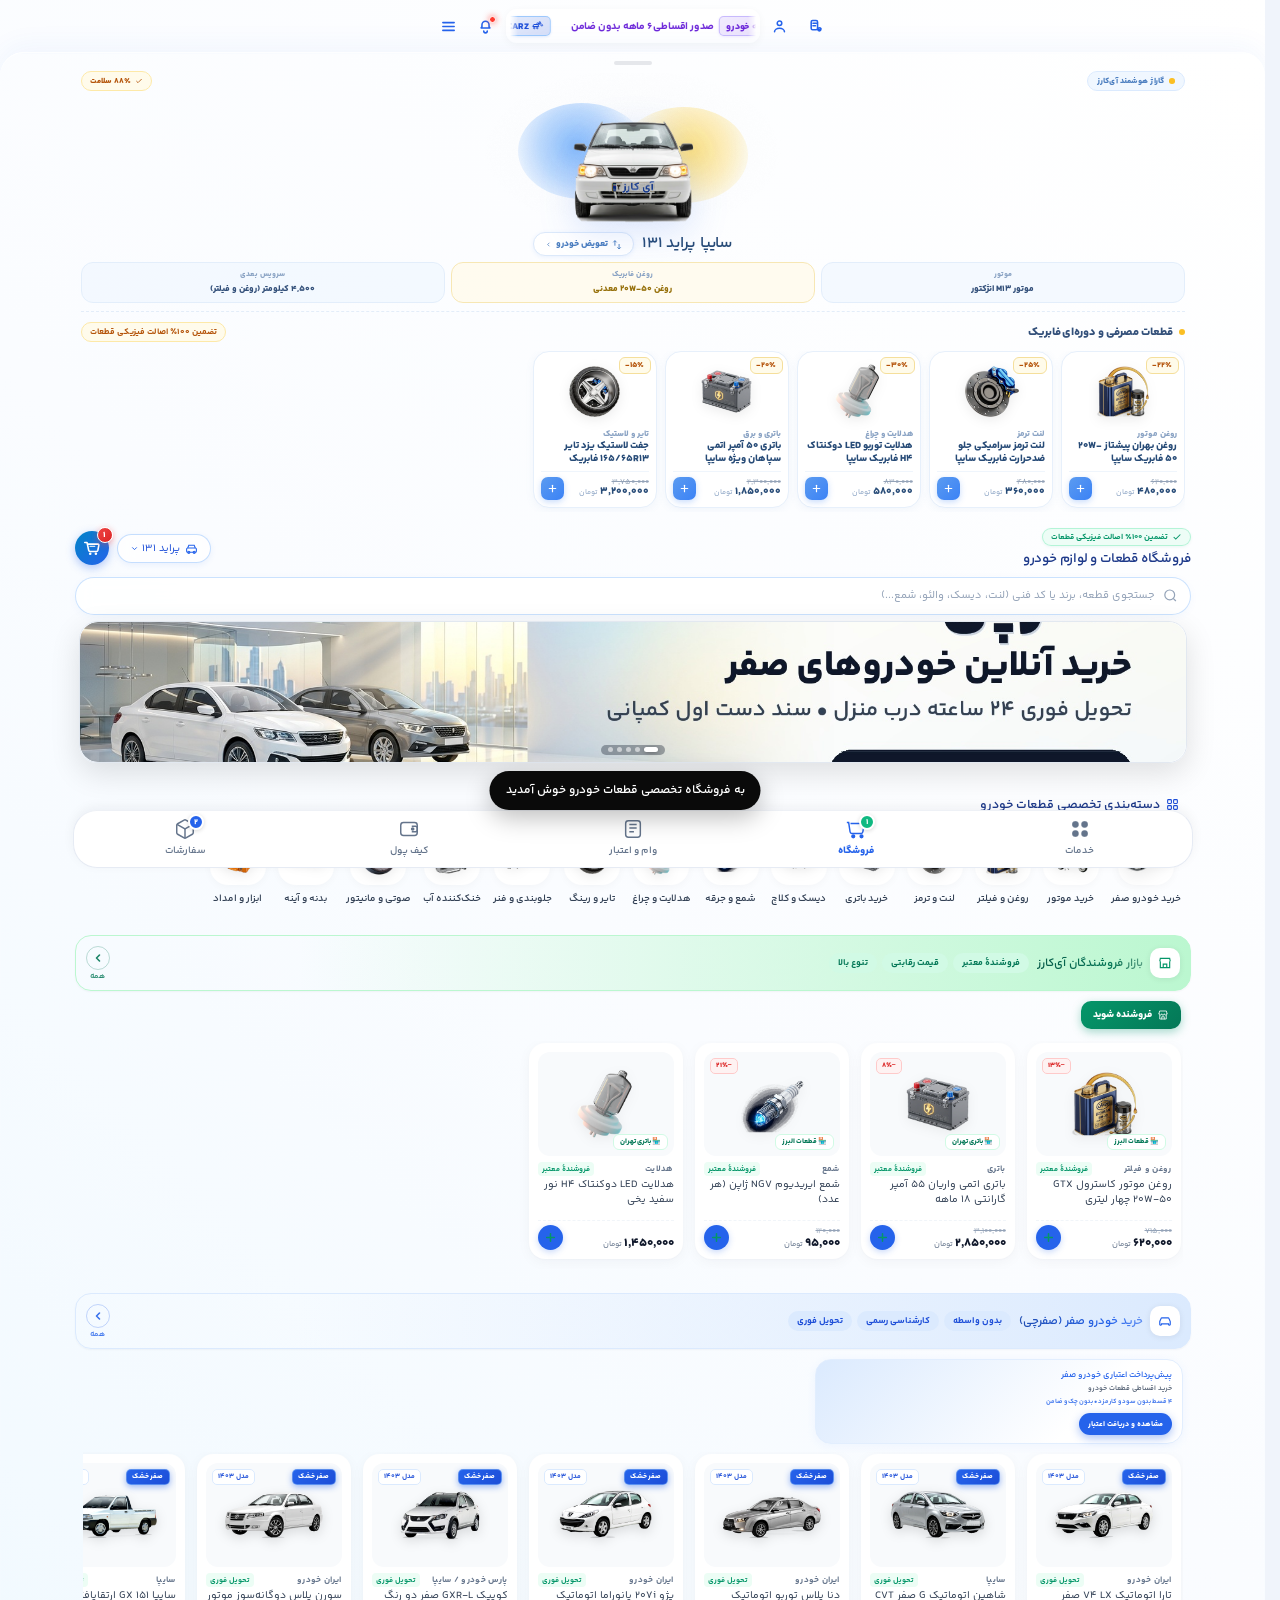
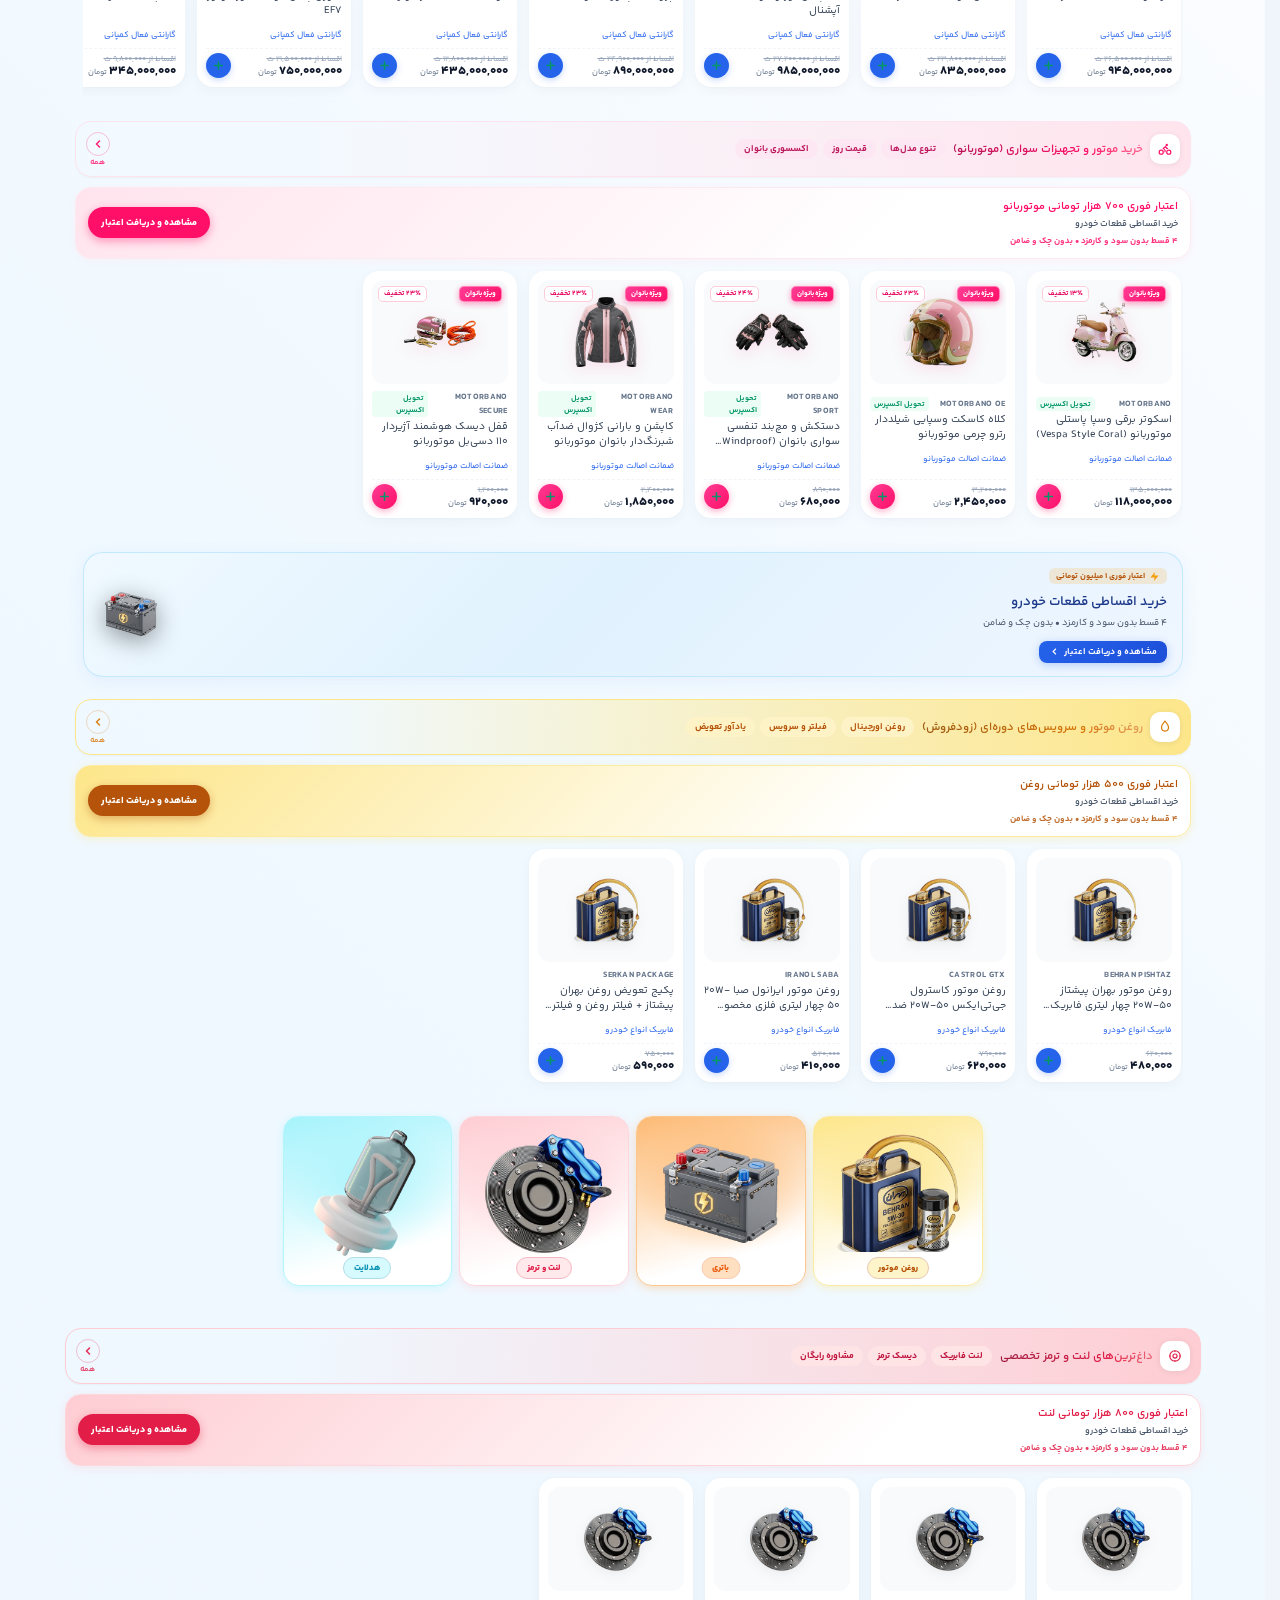
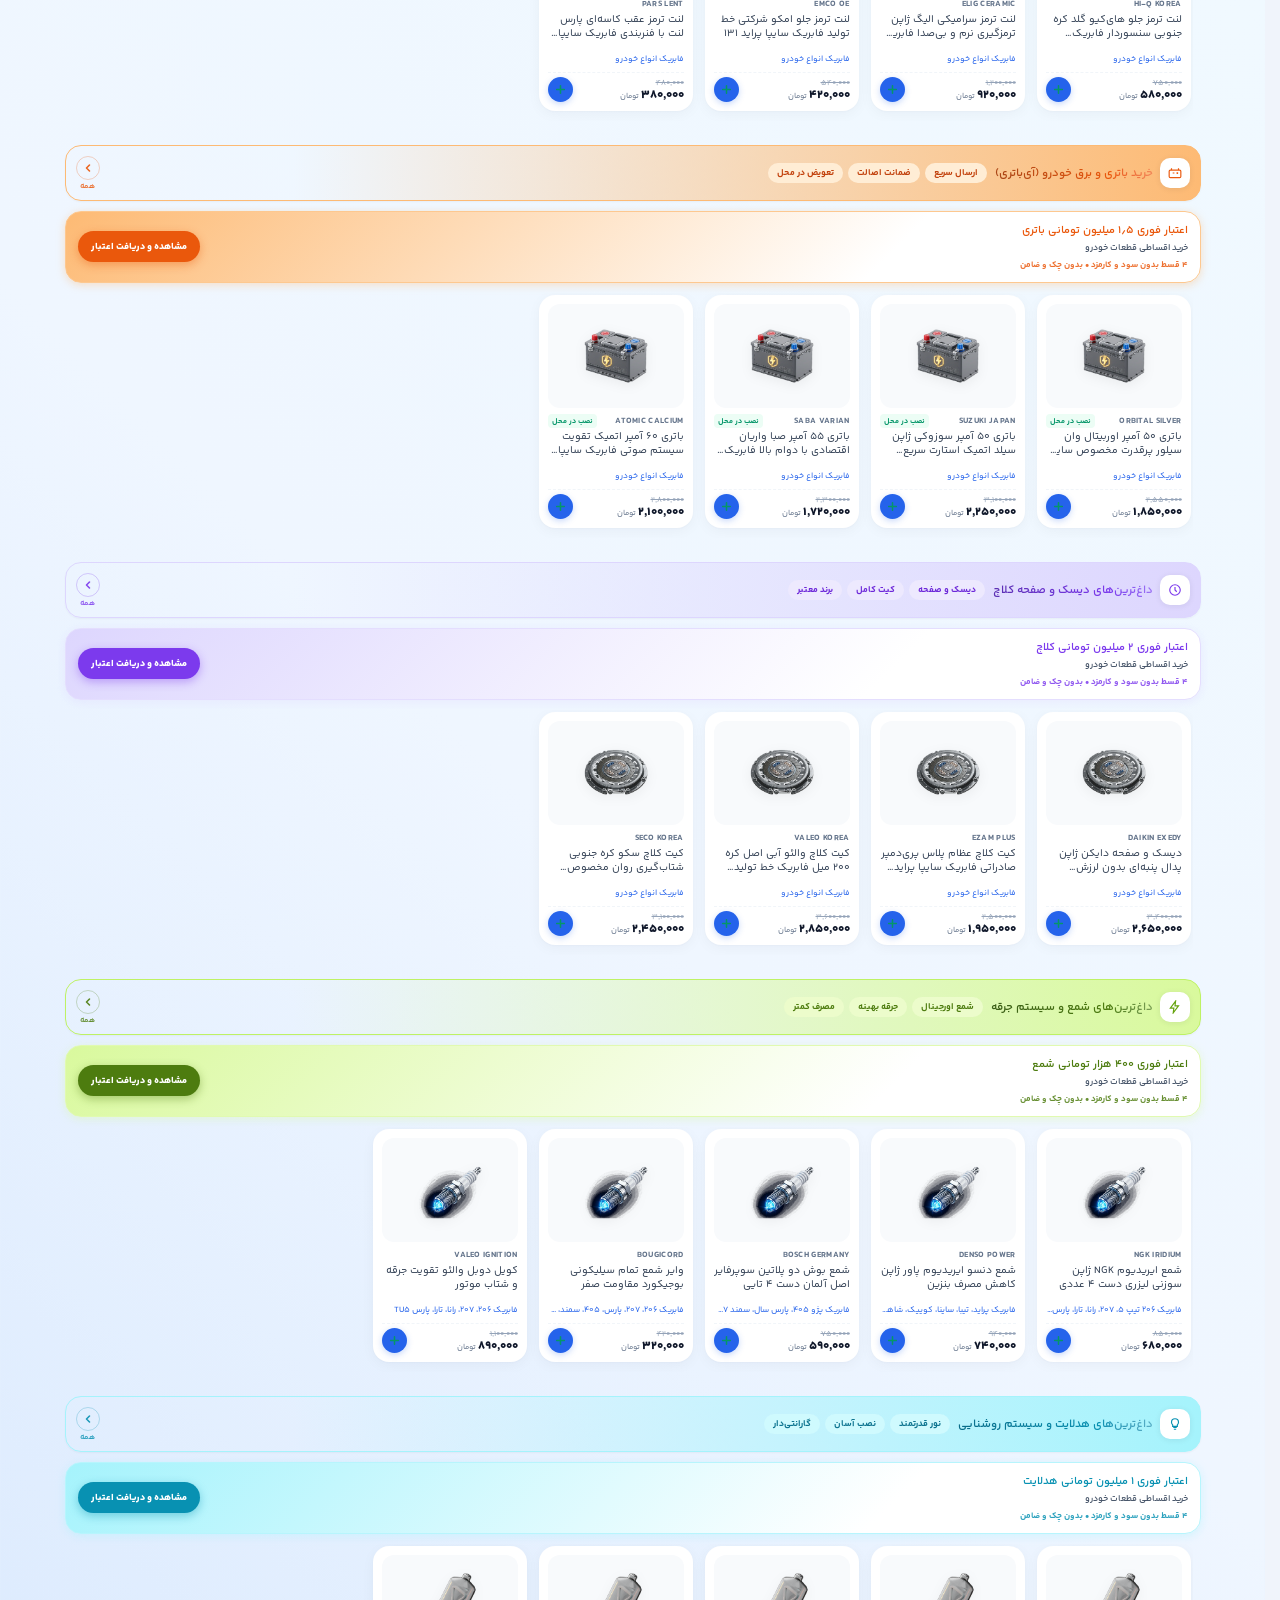
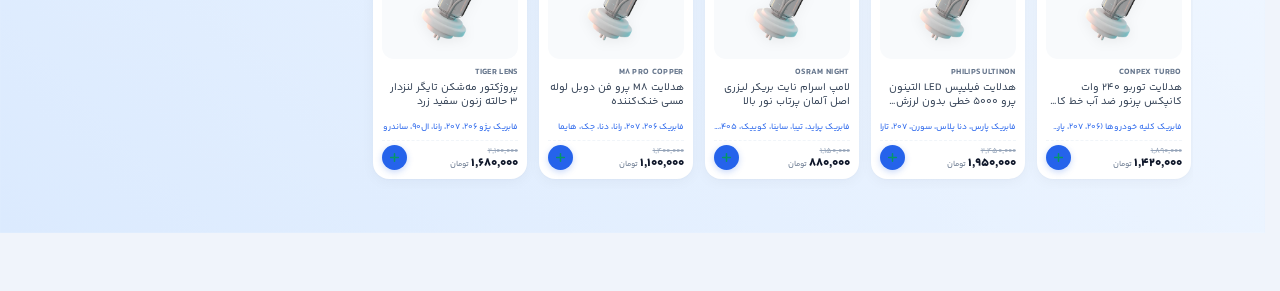
==== index.html @ 44df7c27 "sefrechi credit card compacted to one-third size" ====
<!DOCTYPE html>
<html lang="fa" dir="rtl">
<head>
<meta charset="UTF-8">
<meta name="viewport" content="width=device-width, initial-scale=1.0, maximum-scale=1.0, user-scalable=no">
  <!-- iOS and PWA Meta Tags -->
  <meta name="apple-mobile-web-app-capable" content="yes">
  <meta name="apple-mobile-web-app-status-bar-style" content="default">
  <meta name="apple-mobile-web-app-title" content="آی‌کارز">
  <link rel="apple-touch-icon" href="i-minimal.png">
  <link rel="manifest" href="manifest.json">
<title>آی کارز - iCARZ | دقیقا مثل عکس ۱</title>
<style>
@font-face{font-family:'YekanBakhFaNum';src:url('fonts/YekanBakhFaNum-Thin.otf') format('opentype');font-weight:100;font-display:swap}
@font-face{font-family:'YekanBakhFaNum';src:url('fonts/YekanBakhFaNum-Light.otf') format('opentype');font-weight:300;font-display:swap}
@font-face{font-family:'YekanBakhFaNum';src:url('fonts/YekanBakhFaNum-Regular.otf') format('opentype');font-weight:400;font-display:swap}
@font-face{font-family:'YekanBakhFaNum';src:url('fonts/YekanBakhFaNum-SemiBold.otf') format('opentype');font-weight:600;font-display:swap}
@font-face{font-family:'YekanBakhFaNum';src:url('fonts/YekanBakhFaNum-Bold.otf') format('opentype');font-weight:700;font-display:swap}
@font-face{font-family:'YekanBakhFaNum';src:url('fonts/YekanBakhFaNum-ExtraBold.otf') format('opentype');font-weight:800;font-display:swap}
*{margin:0;padding:0;box-sizing:border-box;font-family:'YekanBakhFaNum',sans-serif;-webkit-tap-highlight-color:transparent}
body{background:#eef1f6;display:flex;justify-content:center;padding:20px 0;min-height:100vh}
.phone{width:100%;max-width:100%;min-height:100vh;background:linear-gradient(135deg, #4354A4 0%, #306E82 50%, #2A6658 100%);border-radius:0;overflow:hidden;position:relative;box-shadow:none;display:flex;flex-direction:column}
.status-bar{height:36px;display:flex;justify-content:space-between;align-items:center;padding:0 22px;color:#1E293B;font-size:15px;font-weight:500;direction:ltr;z-index:2}
.battery{border:1.5px solid rgba(255,255,255,.9);border-radius:8px;padding:1px 6px;font-size:11px;display:flex;align-items:center;position:relative}
.battery::after{content:'';width:2px;height:6px;background:rgba(255,255,255,.9);position:absolute;right:-4px;border-radius:0 2px 2px 0}
.top-actions{height:52px;display:flex;justify-content:space-between;align-items:center;padding:0 16px;direction:ltr;z-index:2}
.top-actions .group{display:flex;align-items:center;gap:12px}
.icon-btn{width:36px;height:36px;display:flex;align-items:center;justify-content:center;color:rgba(255,255,255,.9);cursor:pointer;border-radius:11px;transition:.22s cubic-bezier(.2,.8,.2,1);background:transparent;border:none;box-shadow:none}
.icon-btn:active{transform:scale(.88)}
.icon-btn:hover{color:white;transform:translateY(-1px)}
.icon-btn svg{width:24px;height:24px;stroke:currentColor;fill:none;stroke-width:1.5;stroke-linecap:round;stroke-linejoin:round;transition:.22s}
.icon-btn:hover svg{stroke-width:1.8;filter:drop-shadow(0 1px 6px rgba(255,255,255,.35))}

.notif-dot{position:relative}
.notif-dot::after{display:none!important}
.notif-dot .slash{position:absolute;width:2.2px;height:26px;background:#FF3B30;border-radius:2px;transform:rotate(38deg);opacity:0;transition:.25s cubic-bezier(.2,.8,.2,1);pointer-events:none;top:50%;left:50%;margin-top:-13px;margin-left:-1px;box-shadow:0 0 8px rgba(255,59,48,.5)}
.notif-dot.disabled .slash{opacity:1}
.notif-dot.enabled .slash{opacity:0;transform:rotate(38deg) scale(0.6)}
.notif-dot.disabled{opacity:.85!important}
.notif-dot.enabled{opacity:1!important}
.notif-dot.disabled svg{opacity:.6}




.notif-dot{position:relative}
.notif-dot::after{content:'';position:absolute;top:4px;right:4px;width:6px;height:6px;background:#FF3B30;border-radius:50%;box-shadow:0 0 0 2px rgba(122,140,255,.6), 0 0 8px #FF3B30}

.notif-dot{position:relative}
.notif-dot::after{display:none!important}
.notif-dot .slash{position:absolute;width:2.2px;height:26px;background:#FF3B30;border-radius:2px;transform:rotate(38deg);opacity:0;transition:.25s cubic-bezier(.2,.8,.2,1);pointer-events:none;top:50%;left:50%;margin-top:-13px;margin-left:-1px;box-shadow:0 0 8px rgba(255,59,48,.5)}
.notif-dot.disabled .slash{opacity:1}
.notif-dot.enabled .slash{opacity:0;transform:rotate(38deg) scale(0.6)}
.notif-dot.disabled{opacity:.85!important}
.notif-dot.enabled{opacity:1!important}
.notif-dot.disabled svg{opacity:.6}




.notif-dot{position:relative}
.notif-dot::after{content:'';position:absolute;top:3px;right:3px;width:8px;height:8px;background:#FF3B30;border-radius:50%;border:2px solid #7A8EFF}
.pill-nav{display:flex;justify-content:center;align-items:center;gap:22px;margin:6px 0 4px;z-index:2}
.pill{font-size:12.5px;color:rgba(255,255,255,.6);display:flex;align-items:center;gap:5px;cursor:pointer;padding:4px 10px;border-radius:20px;transition:.2s}
.pill.active{color:white;font-weight:700;background:rgba(255,255,255,.18);backdrop-filter:blur(8px)}
.pill svg{width:16px;height:16px;stroke:white;fill:none;stroke-width:1.6;opacity:.8}
.carousel-nav{display:flex;justify-content:space-between;align-items:center;padding:14px 14px 6px;color:white;z-index:2}
.arrow{width:28px;height:28px;display:flex;align-items:center;justify-content:center;opacity:.9;cursor:pointer;border-radius:50%;transition:.2s;font-size:22px}
.arrow:active{background:rgba(255,255,255,.18)}
.dots{display:flex;gap:6px;align-items:center}
.dot{width:7px;height:7px;border-radius:50%;background:rgba(255,255,255,.4);transition:.2s}
.dot.active{background:white;width:9px;height:9px}
/* ==================== CAROUSEL NAV & IN-PLACE PIXEL WALLET DISPLAY ==================== */
.carousel-nav{display:flex;justify-content:space-between;align-items:center;padding:12px 14px 4px;color:white;z-index:2;position:relative}
.arrow{width:28px;height:28px;display:flex;align-items:center;justify-content:center;opacity:.9;cursor:pointer;border-radius:50%;transition:.2s;font-size:22px;user-select:none}
.arrow:hover{opacity:1;transform:scale(1.1)}
.arrow:active{transform:scale(.92)}

.dots{display:flex;gap:7px;align-items:center}
.dot{width:7px;height:7px;border-radius:50%;background:rgba(255,255,255,.45);transition:all .25s ease;cursor:pointer}
.dot.active{width:20px;border-radius:10px;background:white}

/* نمایش موجودی بزرگ، تمیز و کامپیوتری به فارسی و رنگ سفید */
.wallet-balance-center{display:inline-flex;align-items:baseline;justify-content:center;gap:4px;color:#FFFFFF;cursor:pointer;direction:rtl;user-select:none;animation:fadeInBigNum .22s cubic-bezier(.16,1,.3,1)}
.wallet-balance-center:active{transform:scale(.97)}
@keyframes fadeInBigNum{from{opacity:0;transform:scale(.92)}to{opacity:1;transform:scale(1)}}

.wb-amount{font-family:'YekanBakhFaNum',sans-serif;font-size:24px;font-weight:900;color:#FFFFFF;letter-spacing:-.5px;line-height:1;text-shadow:0 2px 12px rgba(0,0,0,.22),0 0 20px rgba(255,255,255,.25)}
.wb-unit{font-family:'YekanBakhFaNum',sans-serif;font-size:11.5px;font-weight:700;color:rgba(255,255,255,.88);text-shadow:0 1px 4px rgba(0,0,0,.2)}


.details-link{display:flex;justify-content:center;align-items:center;gap:6px;color:white;font-size:13px;font-weight:600;padding:4px 0 16px;opacity:.95;z-index:2;cursor:pointer;transition:all .2s ease}
.details-link:hover{opacity:1}
.details-link:hover .d-arr{transform:translateX(-3px)}
.d-arr{transition:transform .2s ease;font-size:13px}

.sheet{background:white;border-radius:32px 32px 0 0;flex:1;padding:10px 12px 0;position:relative;box-shadow:0 -4px 24px rgba(0,0,0,.08);z-index:2;display:flex;flex-direction:column}
.handle{width:38px;height:4px;background:#E5E7EB;border-radius:10px;margin:4px auto 14px}
.sheet-content{flex:1;overflow-y:auto;scrollbar-width:none;max-height:680px}
.sheet-content::-webkit-scrollbar{display:none}
.grid{display:grid;grid-template-columns:repeat(4,1fr);gap:14px 8px;margin-bottom:8px}
.menu-item{display:flex;flex-direction:column;align-items:center;gap:7px;padding:4px 2px;cursor:pointer;position:relative;transition:transform .15s cubic-bezier(.2,.8,.2,1)}
.menu-item:active{transform:scale(1.045)}
.icon-box{width:56px;height:56px;border-radius:16px;display:flex;align-items:center;justify-content:center;position:relative;overflow:visible;border:none}
.icon-box img{width:50px;height:50px;object-fit:contain;display:block}
.label{font-size:10.5px;color:#374151;font-weight:400;text-align:center;line-height:1.25;white-space:nowrap}
.ib-tire{background:linear-gradient(145deg,#D0E4FE 0%,#B4D3FD 45%,#CEF2FE 100%);box-shadow:inset 0 1.5px 1px rgba(255,255,255,.95),0 6px 14px -3px rgba(59,130,246,.16)}
.ib-battery{background:linear-gradient(145deg,#FFE2B3 0%,#FFCE85 45%,#FFEBB8 100%);box-shadow:inset 0 1.5px 1px rgba(255,255,255,.95),0 6px 14px -3px rgba(245,158,11,.18)}
.ib-oil{background:linear-gradient(145deg,#EAD9FF 0%,#D5B8FE 45%,#E5CDFD 100%);box-shadow:inset 0 1.5px 1px rgba(255,255,255,.95),0 6px 14px -3px rgba(147,51,234,.16)}
.ib-carwash{background:linear-gradient(145deg,#BAF8F3 0%,#8CF0E7 45%,#B5F1FE 100%);box-shadow:inset 0 1.5px 1px rgba(255,255,255,.95),0 6px 14px -3px rgba(20,184,166,.18)}
.ib-gas{background:linear-gradient(145deg,#FFD3DC 0%,#FFADC0 45%,#FFCCD8 100%);box-shadow:inset 0 1.5px 1px rgba(255,255,255,.95),0 6px 14px -3px rgba(244,63,94,.16)}
.ib-police{background:linear-gradient(145deg,#CEE0FE 0%,#A9C7FE 45%,#C5E5FF 100%);box-shadow:inset 0 1.5px 1px rgba(255,255,255,.95),0 6px 14px -3px rgba(37,99,235,.18)}
.ib-insurance-body{background:linear-gradient(145deg,#BAF6D4 0%,#96EEC0 45%,#B8EBF2 100%);box-shadow:inset 0 1.5px 1px rgba(255,255,255,.95),0 6px 14px -3px rgba(35,180,115,.15)}
.ib-insurance-third{background:linear-gradient(145deg,#EBD5FE 0%,#D3ABFD 45%,#E1BFFD 100%);box-shadow:inset 0 1.5px 1px rgba(255,255,255,.95),0 6px 14px -3px rgba(168,85,247,.16)}
.ib-inspection{background:linear-gradient(145deg,#DDF7AA 0%,#C2F27E 45%,#D8F8BD 100%);box-shadow:inset 0 1.5px 1px rgba(255,255,255,.95),0 6px 14px -3px rgba(101,163,13,.18)}
.ib-toll{background:linear-gradient(145deg,#C2E8FE 0%,#9BDBFE 45%,#B9F4FE 100%);box-shadow:inset 0 1.5px 1px rgba(255,255,255,.95),0 6px 14px -3px rgba(14,165,233,.18)}
.ib-transfer{background:linear-gradient(145deg,#BFF3EB 0%,#94EAE0 45%,#B8F6EB 100%);box-shadow:inset 0 1.5px 1px rgba(255,255,255,.95),0 6px 14px -3px rgba(13,148,136,.16)}
.ib-emergency{background:linear-gradient(145deg,#FFE1B8 0%,#FFC685 45%,#FFE4C2 100%);box-shadow:inset 0 1.5px 1px rgba(255,255,255,.95),0 6px 14px -3px rgba(234,88,12,.18)}
.badge-new{position:absolute;top:-6px;right:-6px;background:#2A5BFF;color:white;font-size:9px;font-weight:800;padding:2px 6px;border-radius:20px;border:2px solid white;box-shadow:0 2px 6px rgba(42,91,255,.3);z-index:2}
.badge-discount{position:absolute;top:-6px;right:-6px;background:#FF3B30;color:white;font-size:9px;font-weight:800;padding:2px 6px;border-radius:20px;border:2px solid white;z-index:2}
.badge-blue{position:absolute;top:-6px;right:-6px;width:22px;height:22px;background:#DBE4FF;border-radius:50%;display:flex;align-items:center;justify-content:center;border:2px solid white;z-index:2}
.badge-blue svg{width:12px;height:12px;stroke:#2A5BFF;fill:none;stroke-width:1.8}

/* ==================== SLEEK HEADER TICKER (NO BLACK BG, DYNAMIC CYCLE) ==================== */
.header-ticker{flex:1;max-width:205px;height:36px;margin:0 6px;position:relative;border-radius:13px;background:rgba(255,255,255,.14);backdrop-filter:blur(10px);-webkit-backdrop-filter:blur(10px);border:1px solid rgba(255,255,255,.28);box-shadow:0 4px 14px rgba(0,0,0,.08),inset 0 1px 1px rgba(255,255,255,.35);cursor:pointer;user-select:none;display:flex;align-items:center;overflow:hidden;transition:transform .15s ease,background .2s ease}
.header-ticker:active{transform:scale(.97)}
.header-ticker:hover{background:rgba(255,255,255,.2)}
.ticker-live-dot{position:absolute;left:8px;top:50%;transform:translateY(-50%);width:5px;height:5px;border-radius:50%;background:#00E676;box-shadow:0 0 6px #00E676,0 0 12px rgba(0,230,118,.9);pointer-events:none;z-index:3;animation:ledPulse 1.2s ease-in-out infinite alternate}
@keyframes ledPulse{0%{opacity:.4;transform:scale(.85)}100%{opacity:1;transform:scale(1.15)}}
.ticker-track-wrap{width:100%;height:100%;position:relative;overflow:hidden;padding-left:6px;display:flex;align-items:center;direction:ltr;-webkit-mask-image:linear-gradient(90deg,transparent 0%,black 14px,black calc(100% - 10px),transparent 100%);mask-image:linear-gradient(90deg,transparent 0%,black 14px,black calc(100% - 10px),transparent 100%);transition:opacity .35s ease}
.ticker-track{display:flex;align-items:center;white-space:nowrap;width:max-content;direction:ltr;will-change:transform}
.ticker-content{display:flex;align-items:center;gap:7px;padding:0 8px;direction:rtl;flex-shrink:0}
.ticker-txt{font-family:'YekanBakhFaNum',sans-serif;font-size:11.5px;font-weight:700;color:#FFF;text-shadow:0 1px 3px rgba(0,0,0,.28);letter-spacing:-.2px}
.ticker-sep{color:rgba(255,255,255,.55);font-size:10px;margin:0 2px}
.ticker-badge{padding:1.5px 6px;border-radius:6px;font-family:'YekanBakhFaNum',sans-serif;font-size:9.5px;font-weight:800;letter-spacing:-.2px;box-shadow:0 1px 3px rgba(0,0,0,.15);white-space:nowrap}
.ticker-badge.ibatri{background:#FFB300;color:#1A1500}
.ticker-badge.sefrchi{background:linear-gradient(135deg,#7C4DFF 0%,#651FFF 100%);color:#FFF}
.ticker-badge.icarwash{background:#00E5FF;color:#00222A}
.ticker-badge.ibimeh{background:#00E676;color:#002910}
.ticker-badge.icarz{background:linear-gradient(135deg,#FF1744 0%,#FF5252 100%);color:#FFF}

/* Wrap for blinking promo code (VIP Golden Neon Look - Strictly Bounded Inside Box) */
.header-ticker.show-flash{background:linear-gradient(90deg,rgba(255,23,68,.28) 0%,rgba(255,179,0,.34) 50%,rgba(255,23,68,.28) 100%)!important;border:1px solid rgba(255,220,80,.8)!important;box-shadow:0 3px 12px rgba(255,180,0,.35),inset 0 1px 1px rgba(255,255,255,.45)!important}
.header-ticker.show-flash .ticker-live-dot{background:#FFE814;box-shadow:0 0 5px #FFE814,0 0 10px rgba(255,232,20,.9)}
.ticker-flash-wrap{position:absolute;inset:0;display:flex;align-items:center;justify-content:center;opacity:0;pointer-events:none;transition:opacity .3s ease;z-index:2;overflow:hidden;box-sizing:border-box}
.header-ticker.show-flash .ticker-track-wrap{opacity:0;pointer-events:none}
.header-ticker.show-flash .ticker-flash-wrap{opacity:1;pointer-events:auto}
.tf-card{width:100%;height:100%;display:flex;align-items:center;justify-content:space-between;padding:0 5px 0 16px;box-sizing:border-box;direction:rtl;gap:3px;max-width:100%;max-height:100%}
.tf-badge{display:inline-flex;align-items:center;background:linear-gradient(135deg,#FF1744 0%,#FF5252 100%);color:#FFF;font-size:8.5px;font-weight:800;padding:1.5px 5px;border-radius:5px;border:1px solid rgba(255,255,255,.35);box-shadow:0 1px 3px rgba(255,23,68,.35);white-space:nowrap;letter-spacing:-.2px;flex-shrink:0}
.tf-code{font-family:'YekanBakhFaNum',-apple-system,sans-serif;font-size:12px;font-weight:900;color:#FFE814;letter-spacing:.5px;text-shadow:0 0 6px rgba(255,232,20,.8),0 0 12px rgba(255,23,68,.5),0 1px 2px rgba(0,0,0,.5);white-space:nowrap;text-align:center;flex-shrink:0}
.tf-copy-btn{display:inline-flex;align-items:center;gap:2.5px;background:rgba(255,255,255,.94);color:#1A1A1A;font-size:8.5px;font-weight:800;padding:1.5px 6px;border-radius:8px;box-shadow:0 1px 4px rgba(0,0,0,.18);white-space:nowrap;flex-shrink:0;transition:transform .15s ease,background .15s ease}
.header-ticker:active .tf-copy-btn{transform:scale(.92);background:#FFE814}

/* Pulsing: strictly stays within bounds, max scale is 1.0 */
.header-ticker.blinking .tf-card{animation:promoVipPulse .55s ease-in-out infinite alternate;transform-origin:center center}
@keyframes promoVipPulse{
  0%{transform:scale(.93);filter:brightness(.95) drop-shadow(0 0 2px rgba(255,215,0,.4))}
  100%{transform:scale(1);filter:brightness(1.2) drop-shadow(0 0 6px rgba(255,232,20,.85))}
}


/* ==================== BELOVED 6-INSTALLMENT BANNER (SEQUENTIAL LIGHT-UP + FINAL PAUSE) ==================== */
.banner{margin:14px 4px;border-radius:18px;padding:14px 14px 12px;display:flex;align-items:center;justify-content:space-between;position:relative;overflow:hidden;color:white;min-height:98px;cursor:pointer;background:linear-gradient(100deg,#2A5BFF 0%,#3A6FFF 100%);box-shadow:0 6px 20px rgba(42,91,255,.24);transition:transform .2s ease,box-shadow .2s ease}
.banner:hover{transform:translateY(-1px);box-shadow:0 8px 24px rgba(42,91,255,.32)}
.banner-right{flex:1;position:relative;z-index:2}
.banner-title{font-size:14.5px;font-weight:800;line-height:1.3;margin-bottom:2px}
.banner-sub{font-size:11px;opacity:.9;margin-bottom:10px}
.banner-btn{background:white;color:#2A5BFF;border:none;border-radius:20px;padding:5px 14px;font-size:11.5px;font-weight:700;box-shadow:0 2px 8px rgba(0,0,0,.15);cursor:pointer;transition:transform .15s ease}
.banner-btn:active{transform:scale(.95)}

.banner-left{position:relative;z-index:2;display:flex;align-items:flex-end;gap:8px}
.big-6{font-size:72px;font-weight:900;line-height:.9;color:rgba(255,255,255,.18);position:absolute;left:8px;top:-6px;transform:perspective(300px) rotateY(-18deg);pointer-events:none;user-select:none}

.cal-row{display:flex;align-items:flex-end;gap:3.5px;margin-top:28px;direction:rtl;position:relative;z-index:3}
.cal-item{width:24px;height:26px;border-radius:6px;font-weight:800;font-size:11.5px;display:flex;align-items:center;justify-content:center;position:relative;transition:all .2s ease}

/* ماه‌های ۱ تا ۵: روشن شدن متوالی */
.cal-step-1{animation:lightStep1 5.4s infinite ease-in-out}
.cal-step-2{animation:lightStep2 5.4s infinite ease-in-out}
.cal-step-3{animation:lightStep3 5.4s infinite ease-in-out}
.cal-step-4{animation:lightStep4 5.4s infinite ease-in-out}
.cal-step-5{animation:lightStep5 5.4s infinite ease-in-out}

/* ماه ۶: نقطه اوج، توقف جشن و تسویه کامل */
.cal-item.final-settled{width:28px;height:30px;border-radius:7px;color:#FFFFFF;font-weight:900;font-size:13px;border:1.5px solid #6EE7B7;margin-bottom:-2px;animation:lightStep6 5.4s infinite ease-in-out}
.cal-check-badge{position:absolute;top:-5px;left:-5px;background:#FDE047;color:#064E3B;width:12px;height:12px;border-radius:50%;font-size:7.5px;font-weight:900;display:flex;align-items:center;justify-content:center;box-shadow:0 1px 3px rgba(0,0,0,.3);line-height:1;animation:badgeGlow 5.4s infinite ease-in-out}
.cal-tag-settled{position:absolute;bottom:-15px;left:50%;transform:translateX(-50%);font-size:7px;font-weight:800;color:#A7F3D0;background:rgba(6,78,59,.92);backdrop-filter:blur(4px);padding:.5px 4px;border-radius:4px;border:.5px solid #34D399;white-space:nowrap;animation:badgeGlow 5.4s infinite ease-in-out}

/* کی‌فریم‌های موشن متوالی ۱ تا ۶ با مکث روی قسط آخر */
@keyframes lightStep1{
  0%,3%{background:rgba(255,255,255,.65);color:rgba(42,91,255,.6);opacity:.7;transform:scale(.94);box-shadow:0 2px 0 rgba(179,197,255,.4)}
  5%{transform:scale(1.1);background:#FFF;color:#2A5BFF;box-shadow:0 0 12px rgba(255,255,255,.9)}
  7%,88%{background:#FFF;color:#2A5BFF;opacity:1;transform:scale(1);box-shadow:0 3px 0 #B3C5FF,0 0 8px rgba(255,255,255,.7),0 4px 8px rgba(0,0,0,.16)}
  94%,100%{background:rgba(255,255,255,.65);color:rgba(42,91,255,.6);opacity:.7;transform:scale(.94)}
}

@keyframes lightStep2{
  0%,12%{background:rgba(255,255,255,.65);color:rgba(42,91,255,.6);opacity:.7;transform:scale(.94);box-shadow:0 2px 0 rgba(179,197,255,.4)}
  14%{transform:scale(1.1);background:#FFF;color:#2A5BFF;box-shadow:0 0 12px rgba(255,255,255,.9)}
  16%,88%{background:#FFF;color:#2A5BFF;opacity:1;transform:scale(1);box-shadow:0 3px 0 #B3C5FF,0 0 8px rgba(255,255,255,.7),0 4px 8px rgba(0,0,0,.16)}
  94%,100%{background:rgba(255,255,255,.65);color:rgba(42,91,255,.6);opacity:.7;transform:scale(.94)}
}

@keyframes lightStep3{
  0%,21%{background:rgba(255,255,255,.65);color:rgba(42,91,255,.6);opacity:.7;transform:scale(.94);box-shadow:0 2px 0 rgba(179,197,255,.4)}
  23%{transform:scale(1.1);background:#FFF;color:#2A5BFF;box-shadow:0 0 12px rgba(255,255,255,.9)}
  25%,88%{background:#FFF;color:#2A5BFF;opacity:1;transform:scale(1);box-shadow:0 3px 0 #B3C5FF,0 0 8px rgba(255,255,255,.7),0 4px 8px rgba(0,0,0,.16)}
  94%,100%{background:rgba(255,255,255,.65);color:rgba(42,91,255,.6);opacity:.7;transform:scale(.94)}
}

@keyframes lightStep4{
  0%,30%{background:rgba(255,255,255,.65);color:rgba(42,91,255,.6);opacity:.7;transform:scale(.94);box-shadow:0 2px 0 rgba(179,197,255,.4)}
  32%{transform:scale(1.1);background:#FFF;color:#2A5BFF;box-shadow:0 0 12px rgba(255,255,255,.9)}
  34%,88%{background:#FFF;color:#2A5BFF;opacity:1;transform:scale(1);box-shadow:0 3px 0 #B3C5FF,0 0 8px rgba(255,255,255,.7),0 4px 8px rgba(0,0,0,.16)}
  94%,100%{background:rgba(255,255,255,.65);color:rgba(42,91,255,.6);opacity:.7;transform:scale(.94)}
}

@keyframes lightStep5{
  0%,39%{background:rgba(255,255,255,.65);color:rgba(42,91,255,.6);opacity:.7;transform:scale(.94);box-shadow:0 2px 0 rgba(179,197,255,.4)}
  41%{transform:scale(1.1);background:#FFF;color:#2A5BFF;box-shadow:0 0 12px rgba(255,255,255,.9)}
  43%,88%{background:#FFF;color:#2A5BFF;opacity:1;transform:scale(1);box-shadow:0 3px 0 #B3C5FF,0 0 8px rgba(255,255,255,.7),0 4px 8px rgba(0,0,0,.16)}
  94%,100%{background:rgba(255,255,255,.65);color:rgba(42,91,255,.6);opacity:.7;transform:scale(.94)}
}

/* قسط ۶: انفجار نور و توقف جشن تسویه (بیش از ۲ ثانیه مکث) */
@keyframes lightStep6{
  0%,47%{background:linear-gradient(135deg,#059669 0%,#047857 100%);opacity:.65;transform:scale(.93);box-shadow:0 2px 0 #047857}
  50%{transform:scale(1.16);background:linear-gradient(135deg,#10B981 0%,#059669 100%);box-shadow:0 0 24px rgba(16,185,129,1),0 0 35px rgba(110,231,183,.7)}
  53%,88%{background:linear-gradient(135deg,#10B981 0%,#059669 100%);opacity:1;transform:scale(1.06);box-shadow:0 3px 0 #047857,0 0 18px rgba(16,185,129,.95),0 0 26px rgba(110,231,183,.6),0 4px 10px rgba(0,0,0,.2)}
  94%,100%{background:linear-gradient(135deg,#059669 0%,#047857 100%);opacity:.65;transform:scale(.93);box-shadow:0 2px 0 #047857}
}

@keyframes badgeGlow{
  0%,47%{opacity:.5;transform:scale(.85)}
  50%{opacity:1;transform:scale(1.2)}
  53%,88%{opacity:1;transform:scale(1)}
  94%,100%{opacity:.5;transform:scale(.85)}
}

/* ==================== MINIMAL FEATURED SLIDER (8 MAIN SERVICES) ==================== */
.minimal-slider-wrap{margin:10px 4px 14px;border-radius:18px;overflow:hidden;position:relative;box-shadow:0 3px 12px rgba(0,0,0,.04);border:1px solid #EDF2F7;direction:ltr;background:white}
.minimal-slider-track{display:flex;width:800%;transition:transform .42s cubic-bezier(.25,1,.5,1)}
.ms-slide{width:12.5%;min-height:90px;display:flex;align-items:center;justify-content:space-between;padding:8px 12px 14px 12px;cursor:pointer;direction:rtl;user-select:none;position:relative;box-sizing:border-box}

.ms-slide-battery{background:linear-gradient(100deg,#FFFFFF 0%,#FFFDF8 45%,#FFF7ED 100%)!important;border-right:3.5px solid #F59E0B}
.ms-slide-tire{background:linear-gradient(100deg,#FFFFFF 0%,#FAF8FF 45%,#F3E8FF 100%)!important;border-right:3.5px solid #8B5CF6}
.ms-slide-oil{background:linear-gradient(100deg,#FFFFFF 0%,#F8FDFB 45%,#ECFDF5 100%)!important;border-right:3.5px solid #10B981}
.ms-slide-carwash{background:linear-gradient(100deg,#FFFFFF 0%,#F6FBFE 45%,#E0F2FE 100%)!important;border-right:3.5px solid #0284C7}
.ms-slide-fuel{background:linear-gradient(100deg,#FFFFFF 0%,#FFF8F8 45%,#FFE4E6 100%)!important;border-right:3.5px solid #F43F5E}
.ms-slide-fine{background:linear-gradient(100deg,#FFFFFF 0%,#F8FAFC 45%,#EFF6FF 100%)!important;border-right:3.5px solid #2563EB}
.ms-slide-insurance-body{background:linear-gradient(100deg,#FFFFFF 0%,#F8F9FE 45%,#EEF2FF 100%)!important;border-right:3.5px solid #6366F1}
.ms-slide-insurance-third{background:linear-gradient(100deg,#FFFFFF 0%,#F7FEFD 45%,#CCFBF1 100%)!important;border-right:3.5px solid #14B8A6}

.ms-content{flex:1;display:flex;flex-direction:column;justify-content:center;gap:1.5px;z-index:2;padding-left:8px}
.ms-badge-row{display:flex;align-items:center;gap:6px;margin-bottom:1px}
.ms-tag{font-size:8.5px;font-weight:700;padding:1px 6px;border-radius:6px;display:inline-flex;align-items:center;letter-spacing:-.2px}

.ms-tag-amber{background:#FFFBEB;color:#D97706;border:1px solid #FDE68A}
.ms-tag-violet{background:#F5F3FF;color:#7C3AED;border:1px solid #DDD6FE}
.ms-tag-emerald{background:#ECFDF5;color:#059669;border:1px solid #A7F3D0}
.ms-tag-cyan{background:#F0F9FF;color:#0284C7;border:1px solid #BAE6FD}
.ms-tag-rose{background:#FFF1F2;color:#E11D48;border:1px solid #FECDD3}
.ms-tag-blue{background:#EFF6FF;color:#2563EB;border:1px solid #BFDBFE}
.ms-tag-indigo{background:#EEF2FF;color:#4F46E5;border:1px solid #C7D2FE}
.ms-tag-teal{background:#F0FDFA;color:#0D9488;border:1px solid #99F6E4}

.ms-title{font-size:12px;font-weight:700;color:#1E293B;line-height:1.25}
.ms-title .amber{color:#EA580C;font-weight:800}
.ms-title .violet{color:#7C3AED;font-weight:800}
.ms-title .emerald{color:#059669;font-weight:800}
.ms-title .cyan{color:#0284C7;font-weight:800}
.ms-title .rose{color:#E11D48;font-weight:800}
.ms-title .blue{color:#2563EB;font-weight:800}
.ms-title .indigo{color:#4F46E5;font-weight:800}
.ms-title .teal{color:#0D9488;font-weight:800}

.ms-sub{font-size:9.5px;color:#64748B;font-weight:400;line-height:1.25}
.ms-cta-row{display:flex;align-items:center;gap:4px;margin-top:2px}
.ms-cta{font-size:9.5px;font-weight:700;display:inline-flex;align-items:center;gap:2px}
.ms-cta.amber{color:#D97706}
.ms-cta.violet{color:#7C3AED}
.ms-cta.emerald{color:#059669}
.ms-cta.cyan{color:#0284C7}
.ms-cta.rose{color:#E11D48}
.ms-cta.blue{color:#2563EB}
.ms-cta.indigo{color:#4F46E5}
.ms-cta.teal{color:#0D9488}

.ms-visual-wrap{width:58px;height:58px;border-radius:14px;display:flex;align-items:center;justify-content:center;flex-shrink:0;position:relative;overflow:hidden;box-shadow:0 2px 8px rgba(0,0,0,.05)}
.ms-visual-wrap.amber-bg{background:linear-gradient(135deg,#FFFBEB 0%,#FED7AA 100%);border:1px solid #FDE68A}
.ms-visual-wrap.violet-bg{background:linear-gradient(135deg,#F5F3FF 0%,#DDD6FE 100%);border:1px solid #C4B5FD}
.ms-visual-wrap.emerald-bg{background:linear-gradient(135deg,#ECFDF5 0%,#A7F3D0 100%);border:1px solid #6EE7B7}
.ms-visual-wrap.cyan-bg{background:linear-gradient(135deg,#F0F9FF 0%,#BAE6FD 100%);border:1px solid #7DD3FC}
.ms-visual-wrap.rose-bg{background:linear-gradient(135deg,#FFF1F2 0%,#FECDD3 100%);border:1px solid #FDA4AF}
.ms-visual-wrap.blue-bg{background:linear-gradient(135deg,#EFF6FF 0%,#BFDBFE 100%);border:1px solid #93C5FD}
.ms-visual-wrap.indigo-bg{background:linear-gradient(135deg,#EEF2FF 0%,#C7D2FE 100%);border:1px solid #A5B4FC}
.ms-visual-wrap.teal-bg{background:linear-gradient(135deg,#F0FDFA 0%,#99F6E4 100%);border:1px solid #5EEAD4}

.ms-visual-wrap img{width:44px;height:44px;object-fit:contain;display:block}

.ms-dots{position:absolute;bottom:5px;left:50%;transform:translateX(-50%);display:flex;align-items:center;gap:3.5px;z-index:5}
.ms-dot{width:4px;height:4px;border-radius:50%;background:#CBD5E1;transition:all .25s ease;cursor:pointer}
.ms-dot.active{width:12px;border-radius:6px;background:#2563EB}


/* ==================== DEDICATED SHOP HEADER & CONTROLS ==================== */
.shop-nav-header{background:linear-gradient(135deg,#FFFFFF 0%,#F8FAFC 100%);border-bottom:1px solid #E2E8F0;padding:12px 14px 10px;direction:rtl;position:sticky;top:0;z-index:25;box-shadow:0 2px 10px rgba(0,0,0,.03)}
.snh-top{display:flex;align-items:center;justify-content:space-between;margin-bottom:8px}
.snh-logo{display:flex;align-items:center;gap:7px}
.snh-icon{font-size:20px}
.snh-text{display:flex;flex-direction:column}
.snh-text b{font-size:13.5px;font-weight:900;color:#0F172A}
.snh-text span{font-size:9.5px;color:#64748B}
.snh-actions{display:flex;align-items:center;gap:6px}
.snh-cart-btn{background:#EFF6FF;color:#2563EB;border:1px solid #BFDBFE;border-radius:12px;padding:5px 9px;font-size:11px;font-weight:800;display:flex;align-items:center;gap:4px;cursor:pointer;position:relative}
.snh-cart-badge{background:#EF4444;color:white;font-size:8px;font-weight:900;width:15px;height:15px;border-radius:50%;display:flex;align-items:center;justify-content:center;position:absolute;top:-4px;right:-4px}
.snh-filter-btn{background:white;color:#334155;border:1px solid #CBD5E1;border-radius:12px;padding:5px 9px;font-size:10.5px;font-weight:700;display:flex;align-items:center;gap:3px;cursor:pointer}

.snh-search-wrap{position:relative;display:flex;align-items:center}
.snh-search-wrap svg{position:absolute;right:10px;pointer-events:none}
.snh-search-input{width:100%;height:34px;background:#F1F5F9;border:1px solid #E2E8F0;border-radius:12px;padding:0 34px 0 10px;font-size:11px;color:#1E293B;font-family:'YekanBakhFaNum',sans-serif;outline:none;transition:all .2s}
.snh-search-input:focus{background:white;border-color:#2563EB;box-shadow:0 0 0 3px rgba(37,99,235,.15)}

/* بنر هوشمند انتخاب و سازگاری خودرو */
.car-filter-bar{background:linear-gradient(135deg,#EFF6FF 0%,#DBEAFE 100%);border:1px solid #BFDBFE;border-radius:16px;padding:10px 12px;margin-bottom:12px;direction:rtl}
.cfb-top{display:flex;align-items:center;justify-content:space-between;gap:8px;margin-bottom:8px}
.cfb-title-wrap{display:flex;align-items:center;gap:6px}
.cfb-icon{font-size:18px}
.cfb-title{font-size:12.5px;font-weight:900;color:#1E3A8A;margin:0;line-height:1.35}
.cfb-badge{font-size:8.5px;font-weight:800;color:#15803D;background:#DCFCE7;border:1px solid #86EFAC;padding:1px 6px;border-radius:6px;white-space:nowrap}
.cfb-pills-wrap{overflow-x:auto;padding-bottom:2px;scrollbar-width:none}
.cfb-pills-wrap::-webkit-scrollbar{display:none}
.cfb-pills-track{display:flex;gap:5px;width:max-content}
.cfb-pill{background:white;color:#334155;border:1px solid #CBD5E1;border-radius:10px;padding:3px 9px;font-size:9.5px;font-weight:700;cursor:pointer;white-space:nowrap;transition:all .15s}
.cfb-pill.active,.cfb-pill:hover{background:#2563EB;color:white;border-color:#2563EB;box-shadow:0 2px 6px rgba(37,99,235,.25)}

/* استوری‌های فوق خفن با رینگ نئونی چرخشی */
.story-ring{animation:storyBorderGlow 4s linear infinite alternate}
@keyframes storyBorderGlow{0%{filter:drop-shadow(0 0 4px rgba(245,158,11,.6))}50%{filter:drop-shadow(0 0 6px rgba(239,68,68,.7))}100%{filter:drop-shadow(0 0 5px rgba(236,72,153,.6))}}
.story-live-tag{position:absolute;bottom:-2px;background:#EF4444;color:white;font-size:7px;font-weight:900;padding:0 4px;border-radius:4px;border:1px solid white}

/* بنر تبلیغ میان‌حلقه‌ای — نسخهٔ مرتب و حرفه‌ای */
.ra-more{margin-inline-start:auto;flex:0 0 auto;display:flex;flex-direction:column;align-items:center;gap:2px;color:currentColor;opacity:.9;transition:transform .25s,opacity .25s}.ra-more i{width:24px;height:24px;border-radius:50%;border:1.5px solid color-mix(in srgb, currentColor 28%, transparent);display:flex;align-items:center;justify-content:center;font-style:normal}.ra-more b{font-size:8px;font-weight:800;line-height:1}
.ring-ad:active .ra-more{transform:translateX(-3px);opacity:1}
.ring-ad{position:relative;display:flex;align-items:center;gap:7px;margin:2px -8px 10px;height:56px;padding:0 10px;border-radius:16px;border:1px solid #E4EDF9;background:linear-gradient(90deg,#F0F7FF 0%,#FFFFFF 48%,#FFF6DC 100%);cursor:pointer;box-shadow:0 1px 2px rgba(15,23,42,.04);transition:transform .18s}
.ring-ad:active{transform:scale(.985)}
.ring-ad-ic{width:30px;height:30px;border-radius:10px;background:#fff;display:flex;align-items:center;justify-content:center;box-shadow:0 1px 6px rgba(15,23,42,.08);flex:0 0 30px}
.ring-ad-ic svg{width:14px;height:14px}
@keyframes chipFlow{0%,12%{transform:translateX(0)}45%,62%{transform:translateX(var(--slide,0px))}95%,100%{transform:translateX(0)}}
.ring-ad-tx{display:flex;align-items:center;gap:8px;flex:1;flex-wrap:nowrap;overflow:hidden;min-width:0}
.ring-ad-tx b{font-size:11.5px;font-weight:800;white-space:nowrap;background:linear-gradient(90deg,color-mix(in srgb,currentColor 70%,#0F172A) 0%,currentColor 28%,color-mix(in srgb,currentColor 45%,#fff) 50%,currentColor 72%,color-mix(in srgb,currentColor 70%,#0F172A) 100%);background-size:260% 100%;-webkit-background-clip:text;background-clip:text;-webkit-text-fill-color:transparent;animation:ringShine 3.8s ease-in-out infinite}
.ring-ad-tx span{display:none}
.ring-ad-chips{display:flex;gap:5px;overflow:hidden;min-width:0;flex:1}
.ring-ad-chips.flow i{animation:chipFlow 7s ease-in-out infinite}
.ring-ad-chips i{font-style:normal;font-size:9px;font-weight:700;height:20px;display:inline-flex;align-items:center;padding:0 9px;border-radius:999px;white-space:nowrap}
/* تم‌های رنگی بر اساس حلقهٔ زیرین */
.ring-ad.ra-blue{background:linear-gradient(to left,#DBEAFE 0%,transparent 80%);border-color:#DBEAFE;color:#2563EB}
.ra-blue .ring-ad-ic{color:#2563EB}.ra-blue .ring-ad-chips i{background:#DBEAFE;color:#1D4ED8}
.ring-ad.ra-pink{background:linear-gradient(to left,#FFE4ED 0%,transparent 80%);border-color:#FFE4ED;color:#FF0F68}
.ra-pink .ring-ad-ic{color:#FF0F68}.ra-pink .ring-ad-chips i{background:#FCE7F3;color:#BE185D}
.ring-ad.ra-amber{background:linear-gradient(to left,#FDE68A 0%,transparent 80%);border-color:#FDE68A;color:#D97706}
.ra-amber .ring-ad-ic{color:#D97706}.ra-amber .ring-ad-chips i{background:#FEF3C7;color:#B45309}
.ring-ad.ra-rose{background:linear-gradient(to left,#FECDD3 0%,transparent 80%);border-color:#FECDD3;color:#E11D48}
.ra-rose .ring-ad-ic{color:#E11D48}.ra-rose .ring-ad-chips i{background:#FFE4E6;color:#BE123C}
.ring-ad.ra-orange{background:linear-gradient(to left,#FDBA74 0%,transparent 80%);border-color:#FDBA74;color:#EA580C}
.ra-orange .ring-ad-ic{color:#EA580C}.ra-orange .ring-ad-chips i{background:#FFEDD5;color:#C2410C}
.ring-ad.ra-violet{background:linear-gradient(to left,#DDD6FE 0%,transparent 80%);border-color:#DDD6FE;color:#7C3AED}
.ra-violet .ring-ad-ic{color:#7C3AED}.ra-violet .ring-ad-chips i{background:#EDE9FE;color:#6D28D9}
.ring-ad.ra-yellow{background:linear-gradient(to left,#D9F99D 0%,transparent 80%);border-color:#BEF264;color:#4D7C0F}
.ra-yellow .ring-ad-ic{color:#65A30D}.ra-yellow .ring-ad-chips i{background:#ECFCCB;color:#4D7C0F}
.ring-ad.ra-cyan{background:linear-gradient(to left,#A5F3FC 0%,transparent 80%);border-color:#A5F3FC;color:#0891B2}
.ra-cyan .ring-ad-ic{color:#0891B2}.ra-cyan .ring-ad-chips i{background:#CFFAFE;color:#0E7490}
/* ===== بازار فروشندگان (مارکت‌پلیس) ===== */
.ring-ad.ra-green{background:linear-gradient(to left,#BBF7D0 0%,transparent 80%);border-color:#BBF7D0;color:#047857}
.ra-green .ring-ad-ic{color:#059669}.ra-green .ring-ad-chips i{background:#D1FAE5;color:#047857}
#ring-market{--ink:#022C22;--c1:#047857;--c2:#059669;--c3:#A7F3D0;--gl:rgba(5,150,105,.5);--gls:rgba(5,150,105,.35)}
.mk-seller-badge{position:absolute;bottom:6px;right:6px;background:rgba(255,255,255,.95);border:0.5px solid #D1FAE5;color:#047857;font-size:7px;font-weight:800;padding:1.5px 6px;border-radius:6px;z-index:2}
.mk-cta{background:linear-gradient(135deg,#059669,#047857);color:#fff;border:none;border-radius:10px;font-size:10px;font-weight:800;padding:6px 12px;cursor:pointer;box-shadow:0 3px 10px rgba(5,150,105,.35);font-family:inherit;display:inline-flex;align-items:center;gap:5px}
.mk-modal{position:absolute;inset:0;background:rgba(15,23,42,.5);backdrop-filter:blur(6px);-webkit-backdrop-filter:blur(6px);z-index:170 !important;opacity:0;pointer-events:none;transition:opacity .3s;display:flex;align-items:flex-end}
.mk-modal.open{opacity:1;pointer-events:auto}
.mk-sheet{background:#fff;width:100%;border-radius:22px 22px 0 0;max-height:86%;overflow-y:auto;padding:16px 14px 20px}
.mk-tabs{display:flex;gap:6px;margin-bottom:14px}
.mk-tab{flex:1;border:1px solid #E2E8F0;background:#F8FAFC;border-radius:10px;padding:8px;font-size:11px;font-weight:700;color:#64748B;cursor:pointer;font-family:inherit}
.mk-tab.on{background:linear-gradient(135deg,#059669,#047857);color:#fff;border-color:transparent}
.mk-in{width:100%;box-sizing:border-box;border:1px solid #E2E8F0;background:#F8FAFC;border-radius:10px;padding:9px 10px;font-size:11px;font-family:inherit;margin-bottom:8px}
.mk-btn{width:100%;background:linear-gradient(135deg,#059669,#047857);color:#fff;border:none;border-radius:12px;padding:11px;font-size:12px;font-weight:800;cursor:pointer;font-family:inherit;box-shadow:0 4px 12px rgba(5,150,105,.3)}
.mk-prod{display:flex;align-items:center;gap:8px;border:1px solid #EEF2F7;border-radius:12px;padding:8px;margin-bottom:8px}
.mk-prod img{width:40px;height:40px;border-radius:9px;object-fit:cover;background:#F8FAFC}
.mk-prod b{font-size:10.5px;display:block;color:#0F172A}
.mk-prod span{font-size:9px;color:#64748B}
.mk-del{margin-right:auto;background:#FEF2F2;color:#DC2626;border:1px solid #FECACA;border-radius:8px;font-size:9px;font-weight:700;padding:5px 8px;cursor:pointer;font-family:inherit}
/* افکت شیمر رنگی نرم روی تیتر همهٔ حلقه‌ها (تم هر حلقه) */
@keyframes ringShine{0%,100%{background-position:0% 0}50%{background-position:100% 0}}
@keyframes ringGlow{0%,100%{filter:drop-shadow(0 0 0 transparent)}45%,55%{filter:drop-shadow(0 0 10px var(--gl,rgba(37,99,235,.5)))}}
@keyframes ringIcon{0%,100%{box-shadow:0 0 0 0 transparent}50%{box-shadow:0 0 14px 3px var(--gls,rgba(37,99,235,.35))}}
#ring-sefrechi{--ink:#0F172A;--c1:#1D4ED8;--c2:#3B82F6;--c3:#BFDBFE;--gl:rgba(37,99,235,.5);--gls:rgba(37,99,235,.35)}
#ring-motorbano{--ink:#500724;--c1:#BE185D;--c2:#EC4899;--c3:#FBCFE8;--gl:rgba(236,72,153,.5);--gls:rgba(236,72,153,.35)}
#ring-oil{--ink:#451A03;--c1:#B45309;--c2:#D97706;--c3:#FDE68A;--gl:rgba(217,119,6,.5);--gls:rgba(217,119,6,.35)}
#ring-lent{--ink:#4C0519;--c1:#BE123C;--c2:#E11D48;--c3:#FECDD3;--gl:rgba(225,29,72,.5);--gls:rgba(225,29,72,.35)}
#ring-battery{--ink:#431407;--c1:#C2410C;--c2:#EA580C;--c3:#FED7AA;--gl:rgba(234,88,12,.5);--gls:rgba(234,88,12,.35)}
#ring-clutch{--ink:#2E1065;--c1:#6D28D9;--c2:#7C3AED;--c3:#DDD6FE;--gl:rgba(124,58,237,.5);--gls:rgba(124,58,237,.35)}
#ring-spark{--ink:#422006;--c1:#A16207;--c2:#CA8A04;--c3:#FEF08A;--gl:rgba(202,138,4,.5);--gls:rgba(202,138,4,.35)}
#ring-headlight{--ink:#083344;--c1:#0E7490;--c2:#0891B2;--c3:#A5F3FC;--gl:rgba(8,145,178,.5);--gls:rgba(8,145,178,.35)}
.shop-carousel-section .scs-heading{background:linear-gradient(90deg,var(--ink,#0F172A) 0%,var(--c1,#1D4ED8) 26%,var(--c2,#3B82F6) 40%,var(--c3,#BFDBFE) 50%,var(--c2,#3B82F6) 60%,var(--c1,#1D4ED8) 74%,var(--ink,#0F172A) 100%);background-size:260% 100%;-webkit-background-clip:text;background-clip:text;-webkit-text-fill-color:transparent;color:transparent;animation:ringShine 3.8s ease-in-out infinite, ringGlow 3.8s ease-in-out infinite}
.shop-carousel-section .scs-icon{animation:ringIcon 3.8s ease-in-out infinite}


/* بنرهای پازلی ۴ تایی بین حلقه‌های کاروسل */
.puzzle-banner-section{margin:14px 0 16px;background:white;border:1px solid #EDF2F7;border-radius:18px;padding:11px;box-shadow:0 3px 12px rgba(0,0,0,.03);direction:rtl}
.puzzle-banner-head{display:flex;align-items:center;justify-content:space-between;margin-bottom:8px}
.puzzle-title{font-size:11.5px;font-weight:900;color:#0F172A}
.puzzle-badge{font-size:8.5px;font-weight:800;color:#2563EB;background:#EFF6FF;padding:1px 6px;border-radius:6px}
.puzzle-grid-4{display:grid;grid-template-columns:1fr 1fr;gap:7px}
.puzzle-tile{border-radius:12px;padding:8px 10px;display:flex;flex-direction:column;justify-content:space-between;min-height:64px;cursor:pointer;transition:transform .15s,box-shadow .15s;position:relative;overflow:hidden}
.puzzle-tile:hover{transform:translateY(-1px);box-shadow:0 4px 10px rgba(0,0,0,.08)}
.puzzle-tile:active{transform:scale(.97)}
.pt-brand{font-size:11.5px;font-weight:900;letter-spacing:-.2px}
.pt-sub{font-size:9px;opacity:.85}
.pt-offer{font-size:9.5px;font-weight:800;margin-top:4px}
.pt-badge{font-size:7.5px;font-weight:800;position:absolute;top:5px;left:5px;padding:1px 4px;border-radius:4px}

.tile-blue{background:linear-gradient(135deg,#EFF6FF 0%,#DBEAFE 100%);border:1px solid #BFDBFE;color:#1E40AF}
.tile-blue .pt-badge{background:#1E40AF;color:white}
.tile-red{background:linear-gradient(135deg,#FEF2F2 0%,#FEE2E2 100%);border:1px solid #FECDD3;color:#991B1B}
.tile-red .pt-badge{background:#991B1B;color:white}
.tile-emerald{background:linear-gradient(135deg,#ECFDF5 0%,#D1FAE5 100%);border:1px solid #A7F3D0;color:#065F46}
.tile-emerald .pt-badge{background:#065F46;color:white}
.tile-amber{background:linear-gradient(135deg,#FFFBEB 0%,#FEF3C7 100%);border:1px solid #FDE68A;color:#92400E}
.tile-amber .pt-badge{background:#92400E;color:white}
.tile-purple{background:linear-gradient(135deg,#FAF5FF 0%,#F3E8FF 100%);border:1px solid #DDD6FE;color:#5B21B6}
.tile-purple .pt-badge{background:#5B21B6;color:white}

/* نوار آیکون‌های ریز پرفروش‌ترین‌ها بین حلقه‌ها */
.micro-bestsellers-section{margin:12px 0 16px;background:linear-gradient(135deg,#F8FAFC 0%,#F1F5F9 100%);border:1px solid #E2E8F0;border-radius:16px;padding:9px 10px;direction:rtl}
.mbs-head{display:flex;align-items:center;justify-content:space-between;margin-bottom:7px}
.mbs-title{font-size:10.5px;font-weight:900;color:#0F172A}
.mbs-sub{font-size:8px;font-weight:700;color:#059669;background:#ECFDF5;padding:1px 5px;border-radius:4px}
.micro-bestsellers-wrap{overflow-x:auto;scrollbar-width:none;-webkit-overflow-scrolling:touch}
.micro-bestsellers-wrap::-webkit-scrollbar{display:none}
.micro-bestsellers-track{display:flex;gap:7px;width:max-content}
.mbs-item{display:flex;flex-direction:column;align-items:center;gap:3px;background:white;border:1px solid #E2E8F0;border-radius:11px;padding:6px 7px;width:72px;cursor:pointer;transition:transform .15s}
.mbs-item:hover{transform:translateY(-2px);border-color:#BFDBFE;box-shadow:0 3px 8px rgba(0,0,0,.06)}
.mbs-icon-box{width:36px;height:36px;border-radius:8px;background:#F8FAFC;display:flex;align-items:center;justify-content:center;overflow:hidden}
.mbs-icon-box img{width:80%;height:80%;object-fit:contain}
.mbs-name{font-size:8px;font-weight:700;color:#1E293B;text-align:center;line-height:1.2;white-space:nowrap;overflow:hidden;text-overflow:ellipsis;max-width:68px}
.mbs-price{font-size:8px;font-weight:900;color:#2563EB}

/* استوری مودال اینستاگرامی خفن */
.story-viewer-modal{position:absolute;inset:0;background:rgba(0,0,0,.75);backdrop-filter:blur(8px);z-index:99;display:none;align-items:center;justify-content:center;padding:14px}
.story-viewer-modal.open{display:flex}
.svm-card{width:100%;max-width:340px;background:#1E293B;border-radius:22px;overflow:hidden;color:white;direction:rtl;box-shadow:0 10px 40px rgba(0,0,0,.5);position:relative}
.svm-progress-bar{width:100%;height:3px;background:rgba(255,255,255,.2);position:relative;overflow:hidden}
.svm-progress-fill{width:0;height:100%;background:#F59E0B;transition:width 4.5s linear}
.svm-card.playing .svm-progress-fill{width:100%}
.svm-head{display:flex;align-items:center;justify-content:space-between;padding:12px 14px 8px}
.svm-user{display:flex;align-items:center;gap:8px}
.svm-avatar{width:32px;height:32px;border-radius:50%;background:linear-gradient(45deg,#F59E0B,#EF4444);display:flex;align-items:center;justify-content:center;font-size:16px}
.svm-user-info b{font-size:11.5px;display:block}
.svm-user-info span{font-size:9px;color:#94A3B8}
.svm-close{font-size:20px;color:#CBD5E1;background:none;border:none;cursor:pointer;padding:0 4px}
.svm-body{padding:10px 14px 14px;display:flex;flex-direction:column;align-items:center;text-align:center}
.svm-img-box{width:100%;height:140px;border-radius:14px;background:#0F172A;display:flex;align-items:center;justify-content:center;overflow:hidden;margin-bottom:10px}
.svm-img-box img{max-width:85%;max-height:85%;object-fit:contain}
.svm-rating{font-size:12px;color:#FDE047;margin-bottom:6px}
.svm-quote{font-size:11px;line-height:1.5;color:#E2E8F0;background:rgba(255,255,255,.07);padding:10px 12px;border-radius:12px;border:1px solid rgba(255,255,255,.1);margin:0 0 12px}
.svm-footer{display:flex;gap:8px;padding:0 14px 14px}
.svm-like-btn{flex:1;height:34px;background:rgba(255,255,255,.12);border:1px solid rgba(255,255,255,.2);border-radius:12px;color:white;font-size:10.5px;font-weight:700;cursor:pointer}
.svm-buy-btn{flex:1.4;height:34px;background:#2563EB;border:none;border-radius:12px;color:white;font-size:10.5px;font-weight:800;cursor:pointer}

/* استایل اسکرول روان با لمس و ماوس */
.shop-carousel-wrap,.shop-stories-wrap,.micro-bestsellers-wrap,.cfb-pills-wrap{cursor:grab}
.shop-carousel-wrap:active,.shop-stories-wrap:active,.micro-bestsellers-wrap:active,.cfb-pills-wrap:active{cursor:grabbing}

/* ==================== ULTRA-MODERN SHOP (لوازم یدکی و قطعات خودرو) ==================== */
.shop-wrap{padding:10px 4px 20px;direction:rtl}

/* ۱. کارت هوشمند پیشنهاد بر اساس خودروی کاربر */
.car-match-card{background:linear-gradient(135deg,#FFFFFF 0%,#F8FAFC 55%,#EFF6FF 100%);border:1px solid #DBEAFE;border-radius:20px;padding:12px 14px;margin-bottom:14px;box-shadow:0 4px 16px rgba(37,99,235,.07);position:relative;overflow:hidden}
.car-match-head{display:flex;align-items:center;justify-content:space-between;margin-bottom:8px}
.car-match-badge{font-size:9.5px;font-weight:700;color:#2563EB;background:#EFF6FF;border:1px solid #BFDBFE;padding:2px 8px;border-radius:12px;display:inline-flex;align-items:center;gap:4px}
.car-change-btn{font-size:10px;font-weight:700;color:#64748B;background:white;border:1px solid #E2E8F0;border-radius:12px;padding:2px 8px;cursor:pointer;display:inline-flex;align-items:center;gap:2px}
.car-change-btn:hover{color:#2563EB;border-color:#BFDBFE}
.car-match-body{display:flex;align-items:center;justify-content:space-between;gap:10px}
.car-match-info{flex:1}
.car-model-name{font-size:15px;font-weight:900;color:#0F172A;line-height:1.3;margin-bottom:2px}
.car-compat-sub{font-size:10px;color:#10B981;font-weight:700;display:flex;align-items:center;gap:3px;margin-bottom:8px}
.car-quick-tags{display:flex;flex-wrap:wrap;gap:4px}
.car-q-tag{font-size:9px;font-weight:700;background:white;color:#334155;border:1px solid #E2E8F0;border-radius:8px;padding:2px 7px;cursor:pointer;transition:all .15s}
.car-q-tag:hover{background:#2563EB;color:white;border-color:#2563EB}
.car-match-visual{width:68px;height:68px;border-radius:16px;background:white;border:1px solid #E2E8F0;box-shadow:0 3px 10px rgba(0,0,0,.04);display:flex;align-items:center;justify-content:center;overflow:hidden;flex-shrink:0}
.car-match-visual img{width:100%;height:100%;object-fit:cover}

/* ۲. آیکون‌های گرد استوری‌مانند (دسته‌بندی و نظرات مردم) */
.shop-stories-wrap{margin-bottom:14px;overflow-x:auto;padding-bottom:4px;scrollbar-width:none;-webkit-overflow-scrolling:touch}
.shop-stories-wrap::-webkit-scrollbar{display:none}
.shop-stories-track{display:flex;gap:11px;padding:2px 4px;width:max-content}
.story-item{display:flex;flex-direction:column;align-items:center;gap:4px;cursor:pointer;user-select:none;width:58px;flex-shrink:0}
.story-ring{width:56px;height:56px;border-radius:50%;padding:2px;background:linear-gradient(45deg,#F59E0B,#EF4444,#EC4899);display:flex;align-items:center;justify-content:center;box-shadow:0 3px 8px rgba(239,68,68,.25);transition:transform .2s ease}
.story-item:hover .story-ring{transform:scale(1.06)}
.story-ring.clutch{background:linear-gradient(45deg,#8B5CF6,#3B82F6,#06B6D4)}
.story-ring.oil{background:linear-gradient(45deg,#10B981,#059669,#34D399)}
.story-ring.battery{background:linear-gradient(45deg,#F59E0B,#D97706,#FDE047)}
.story-ring.reviews{background:linear-gradient(45deg,#F59E0B,#EF4444,#8B5CF6)}
.story-ring.headlight{background:linear-gradient(45deg,#06B6D4,#3B82F6,#6366F1)}
.story-ring.spark{background:linear-gradient(45deg,#F43F5E,#FB923C,#FBBF24)}
.story-ring.audio{background:linear-gradient(45deg,#6366F1,#A855F7,#EC4899)}

.story-circle-inner{width:100%;height:100%;border-radius:50%;background:white;padding:2px;display:flex;align-items:center;justify-content:center;overflow:hidden}
.story-circle-inner img{width:100%;height:100%;object-fit:cover;border-radius:50%}
.story-title{font-size:9.5px;font-weight:700;color:#1E293B;text-align:center;line-height:1.2;white-space:nowrap;overflow:hidden;text-overflow:ellipsis;max-width:58px}

/* ۳. اسلایدر تاپ بنر فروشگاه */
.shop-hero-slider{margin-bottom:16px;border-radius:18px;overflow:hidden;position:relative;box-shadow:0 4px 16px rgba(0,0,0,.08);direction:ltr}
.sh-track{display:flex;width:300%;transition:transform .4s cubic-bezier(.25,1,.5,1)}
.sh-slide{width:33.333%;min-height:115px;position:relative;display:flex;align-items:center;justify-content:space-between;padding:12px 14px;cursor:pointer;direction:rtl;user-select:none;box-sizing:border-box}
.sh-slide-1{background:linear-gradient(110deg,#1E40AF 0%,#2563EB 50%,#3B82F6 100%);color:white}
.sh-slide-2{background:linear-gradient(110deg,#065F46 0%,#059669 50%,#10B981 100%);color:white}
.sh-slide-3{background:linear-gradient(110deg,#5B21B6 0%,#7C3AED 50%,#8B5CF6 100%);color:white}
.sh-content{flex:1;z-index:2;padding-left:8px}
.sh-tag{display:inline-flex;align-items:center;font-size:8.5px;font-weight:800;background:rgba(255,255,255,.2);padding:1px 6px;border-radius:6px;margin-bottom:3px;backdrop-filter:blur(4px)}
.sh-title{font-size:14px;font-weight:900;line-height:1.3;margin-bottom:2px}
.sh-sub{font-size:10px;opacity:.88;line-height:1.3;margin-bottom:6px}
.sh-btn{font-size:9.5px;font-weight:800;background:white;color:#1E293B;border:none;border-radius:14px;padding:4px 10px;display:inline-flex;align-items:center;gap:2px;box-shadow:0 2px 6px rgba(0,0,0,.15)}
.sh-visual{width:75px;height:75px;border-radius:14px;background:rgba(255,255,255,.15);backdrop-filter:blur(6px);border:1px solid rgba(255,255,255,.25);display:flex;align-items:center;justify-content:center;overflow:hidden;flex-shrink:0}
.sh-visual img{width:88%;height:88%;object-fit:contain}
.sh-dots{position:absolute;bottom:6px;left:10px;display:flex;align-items:center;gap:3px;z-index:5}
.sh-dot{width:4px;height:4px;border-radius:50%;background:rgba(255,255,255,.45);cursor:pointer;transition:all .25s}
.sh-dot.active{width:12px;border-radius:6px;background:white}

/* ۴ و ۵. بخش‌های کاروسل و ردیف‌های دسته‌بندی */
.shop-section{margin-bottom:16px}
.shop-sec-head{display:flex;align-items:center;justify-content:space-between;margin-bottom:9px;padding:0 2px}
.sec-title-wrap{display:flex;align-items:center;gap:6px}
.sec-title-wrap h3{font-size:13.5px;font-weight:900;color:#0F172A;margin:0}
.sec-pill{font-size:8.5px;font-weight:700;color:#EA580C;background:#FFF7ED;border:1px solid #FFEDD5;padding:1px 6px;border-radius:6px}
.sec-all-link{font-size:10.5px;font-weight:700;color:#2563EB;display:flex;align-items:center;gap:1px;cursor:pointer}

/* ۶. طراحی فوق‌العاده خفن کارت‌های خرید (شیک، مدرن، بدون شلوغی) */
.shop-carousel-wrap{overflow-x:auto;padding-bottom:6px;scrollbar-width:none;-webkit-overflow-scrolling:touch}
.shop-carousel-wrap::-webkit-scrollbar{display:none}
.shop-carousel-track{display:flex;gap:10px;padding:2px 2px;width:max-content}

.sh-card{width:156px;background:#FFFFFF;border:1px solid #EDF2F7;border-radius:18px;padding:9px;display:flex;flex-direction:column;justify-content:space-between;box-shadow:0 3px 12px rgba(0,0,0,.04);cursor:pointer;position:relative;user-select:none;transition:transform .2s ease,box-shadow .2s ease}
.sh-card:hover{transform:translateY(-2px);box-shadow:0 6px 20px rgba(0,0,0,.08);border-color:#DBEAFE}
.sh-card-top{display:flex;align-items:center;justify-content:space-between;margin-bottom:6px}
.sh-brand-badge{font-size:8px;font-weight:800;letter-spacing:-.2px;background:#F1F5F9;color:#475569;padding:1px 5px;border-radius:5px}
.sh-disc-badge{font-size:8.5px;font-weight:900;background:#FEF2F2;color:#EF4444;padding:1px 5px;border-radius:5px;border:0.5px solid #FCA5A5}
.sh-img-box{width:100%;height:96px;border-radius:12px;background:#F8FAFC;display:flex;align-items:center;justify-content:center;overflow:hidden;margin-bottom:7px;position:relative}
.sh-img-box img{width:82%;height:82%;object-fit:contain;transition:transform .25s ease}
.sh-card:hover .sh-img-box img{transform:scale(1.08)}
.sh-compat-tag{font-size:8px;font-weight:700;color:#059669;background:#ECFDF5;padding:1px 5px;border-radius:4px;display:inline-flex;align-items:center;gap:2px;margin-bottom:4px}
.sh-card-title{font-size:11px;font-weight:800;color:#1E293B;line-height:1.35;height:30px;overflow:hidden;display:-webkit-box;-webkit-line-clamp:2;-webkit-box-orient:vertical;margin-bottom:4px}
.sh-rating-row{display:flex;align-items:center;gap:4px;margin-bottom:6px}
.sh-star{color:#F59E0B;font-size:9px}
.sh-rate-val{font-size:8.5px;font-weight:700;color:#64748B}
.sh-price-area{display:flex;flex-direction:column;margin-bottom:7px}
.sh-price-old{font-size:9.5px;color:#94A3B8;text-decoration:line-through;line-height:1.2}
.sh-price-current{font-size:12.5px;font-weight:900;color:#0F172A;line-height:1.2}
.sh-price-current span{font-size:9px;font-weight:700;color:#64748B;margin-right:2px}
.sh-add-btn{width:100%;height:30px;border-radius:10px;background:#2563EB;color:white;border:none;font-size:10px;font-weight:800;display:flex;align-items:center;justify-content:center;gap:4px;cursor:pointer;transition:all .15s ease}
.sh-add-btn:active{transform:scale(.95);background:#1D4ED8}
.sh-add-btn.added{background:#10B981}

/* دیالوگ پاپ‌آپ انتخاب خودرو */
.car-picker-modal {
  position: absolute;
  inset: 0;
  background: rgba(15, 23, 42, 0.65) !important;
  backdrop-filter: blur(8px) !important;
  -webkit-backdrop-filter: blur(8px) !important;
  z-index: 160 !important;
  display: none;
  align-items: flex-end;
  justify-content: center;
}
.car-picker-modal.open {
  display: flex !important;
}
.car-picker-modal.open{display:flex}
.cpm-sheet{width:100%;background:white;border-radius:24px 24px 0 0;padding:16px 14px 24px;direction:rtl;box-shadow:0 -6px 25px rgba(0,0,0,.2);max-height:80%;overflow-y:auto}
.cpm-head{display:flex;align-items:center;justify-content:space-between;margin-bottom:12px;padding-bottom:8px;border-bottom:1px solid #F1F5F9}
.cpm-head b{font-size:13px;color:#0F172A}
.cpm-close{font-size:18px;color:#94A3B8;cursor:pointer;padding:2px 8px}
.cpm-item {
  display: flex !important;
  align-items: center !important;
  justify-content: space-between !important;
  padding: 8px 10px !important;
  border-radius: 14px !important;
  border: 1.2px solid #E2E8F0 !important;
  background: #FFFFFF !important;
  margin-bottom: 7px !important;
  cursor: pointer !important;
  transition: all .2s cubic-bezier(0.16, 1, 0.3, 1) !important;
  gap: 10px !important;
}
.cpm-item:hover, .cpm-item.active {
  background: linear-gradient(135deg, #F0F7FF 0%, #EFF6FF 100%) !important;
  border-color: #3B82F6 !important;
  box-shadow: 0 4px 14px rgba(37, 99, 235, 0.12) !important;
  transform: translateY(-1px) !important;
}
.cpm-thumb-box {
  width: 58px !important;
  height: 38px !important;
  border-radius: 9px !important;
  background: #FFFFFF !important;
  border: 1px solid #E2E8F0 !important;
  display: flex !important;
  align-items: center !important;
  justify-content: center !important;
  overflow: hidden !important;
  flex-shrink: 0 !important;
}
.cpm-thumb-img {
  max-width: 95% !important;
  max-height: 95% !important;
  object-fit: contain !important;
  transition: transform .2s ease !important;
}
.cpm-item:hover .cpm-thumb-img {
  transform: scale(1.08) !important;
}
.cpm-meta-box {
  flex: 1 1 auto !important;
  min-width: 0 !important;
  display: flex !important;
  flex-direction: column !important;
  gap: 2px !important;
}
.cpm-name-row {
  display: flex !important;
  align-items: center !important;
  gap: 6px !important;
}
.cpm-name {
  font-size: 11.5px !important;
  font-weight: 800 !important;
  color: #0F172A !important;
  white-space: nowrap !important;
  overflow: hidden !important;
  text-overflow: ellipsis !important;
}
.cpm-eng {
  font-size: 9px !important;
  font-weight: 600 !important;
  color: #64748B !important;
}
.cpm-check-badge {
  width: 24px !important;
  height: 24px !important;
  border-radius: 50% !important;
  display: flex !important;
  align-items: center !important;
  justify-content: center !important;
  background: #F1F5F9 !important;
  color: #94A3B8 !important;
  flex-shrink: 0 !important;
  transition: all .2s ease !important;
}
.cpm-item.active .cpm-check-badge {
  background: #2563EB !important;
  color: #FFFFFF !important;
  box-shadow: 0 2px 6px rgba(37, 99, 235, 0.4) !important;
}

.bottom-nav{background:white;border-top:1px solid #EEF1F6;display:flex;justify-content:space-around;align-items:center;padding:4px 0;position:sticky;bottom:0;z-index:10}
.nav-item{display:flex;flex-direction:column;align-items:center;gap:3px;flex:1;color:#64748B;font-size:10px;font-weight:600;position:relative;cursor:pointer;transition:.2s}
.nav-item.active{color:#2563EB;font-weight:800}
.nav-item:active{transform:scale(.92)}
.nav-item svg{width:22px;height:22px}
.nav-badge{position:absolute;top:-1px;right:calc(50% - 19px);background:#10B981;color:white;font-size:8px;font-weight:800;min-width:16px;height:16px;border-radius:10px;display:flex;align-items:center;justify-content:center;border:2px solid white}
.system-nav{height:32px;background:white;display:flex;justify-content:space-around;align-items:center;padding:0 40px;border-radius:0 0 38px 38px;color:#0a0a0a}
.toast{position:fixed;bottom:90px;left:50%;transform:translateX(-50%) translateY(20px);background:#0a0a0a;color:white;padding:10px 16px;border-radius:24px;font-size:12px;font-weight:600;opacity:0;transition:.35s;z-index:9999;pointer-events:none;white-space:nowrap;display:flex;align-items:center;gap:8px;box-shadow:0 8px 24px rgba(0,0,0,.25)}
.toast.show{opacity:1;transform:translateX(-50%) translateY(0)}
.drawer{position:absolute;inset:0;background:rgba(0,0,0,.45);backdrop-filter:blur(6px);-webkit-backdrop-filter:blur(6px);z-index:90;opacity:0;pointer-events:none;transition:opacity .32s ease}
.drawer.open{opacity:1;pointer-events:auto}
.drawer-panel{position:absolute;right:0;top:0;bottom:0;width:52%;background:#FFFFFF;border-radius:28px 0 0 28px;padding:16px 10px 24px;transform:translateX(100%);transition:.38s cubic-bezier(.2,.8,.2,1);overflow-y:auto;box-shadow:-8px 0 35px rgba(0,0,0,.2);display:flex;flex-direction:column;scrollbar-width:none}
.drawer-panel::-webkit-scrollbar{display:none}
.drawer.open .drawer-panel{transform:translateX(0)}
.drawer-head{display:flex;align-items:center;justify-content:space-between;padding-bottom:12px;border-bottom:1px solid #F0F2F7;margin-bottom:12px;direction:rtl}
.drawer-brand-wrap{display:flex;align-items:center;gap:8px}
.drawer-logo-badge{width:36px;height:36px;border-radius:10px;background:linear-gradient(135deg,#0F1117 0%,#1F2433 100%);display:flex;align-items:center;justify-content:center;box-shadow:0 3px 8px rgba(0,0,0,.15);border:1px solid rgba(255,255,255,.1)}
.drawer-title-wrap b{font-size:11.5px;font-weight:700;color:#0A0A0A;display:block;line-height:1.2}
.drawer-title-wrap span{font-size:9px;color:#8A90A8;font-weight:400}
.drawer-close-btn{width:26px;height:26px;border-radius:8px;background:#F5F7FF;border:none;display:flex;align-items:center;justify-content:center;cursor:pointer;font-size:11px;color:#666;transition:.15s}
.drawer-close-btn:active{transform:scale(.9)}
.drawer-section-title{font-size:9px;font-weight:500;color:#9AA3BF;margin:10px 6px 4px;text-transform:uppercase;letter-spacing:.2px;direction:rtl}
.drawer-item{min-height:35px;display:flex;align-items:center;gap:8px;padding:5px 8px;border-radius:10px;background:#F9FAFD;border:1px solid #EDF0F7;font-size:11px;font-weight:400;color:#2C3240;cursor:pointer;margin-bottom:4px;direction:rtl;transition:.15s ease;position:relative}
.drawer-item:hover{background:#EEF3FF;border-color:#D4E0FF}
.drawer-item.active{background:#EFF6FF!important;color:#1D4ED8!important;border-color:#60A5FA!important;font-weight:500!important;box-shadow:0 2px 8px rgba(37,99,235,.12)!important}
.drawer-item.active .drawer-item-icon{background:#2563EB!important;color:#FFFFFF!important;box-shadow:0 2px 6px rgba(37,99,235,.3)!important}
.drawer-item.active .drawer-item-icon svg{stroke:#FFFFFF!important}
.drawer-item.active .drawer-item-icon svg [fill="currentColor"]{fill:#FFFFFF!important}
.drawer-item.active::after{content:'';width:5px;height:5px;border-radius:50%;background:#2563EB;margin-right:auto;margin-left:4px;flex-shrink:0;box-shadow:0 0 6px #2563EB,0 0 10px rgba(37,99,235,.5)}
.drawer-item-icon{width:22px;height:22px;border-radius:6px;background:white;display:flex;align-items:center;justify-content:center;flex-shrink:0;box-shadow:0 1px 3px rgba(0,0,0,.04);transition:.15s}
.drawer-item-icon svg{width:12.5px;height:12.5px;stroke:currentColor;fill:none;stroke-width:1.6;stroke-linecap:round;stroke-linejoin:round}
.drawer-item span{flex:1;white-space:nowrap;overflow:hidden;text-overflow:ellipsis;font-weight:inherit}


/* ==================== STANDARDIZED & MINIMAL SECTION BEACONS ==================== */
.section-beacon{display:inline-flex;align-items:center;justify-content:center;width:22px;height:18px;background:#F1F4F9;border-radius:9px;border:1px solid #DBE2EF;box-shadow:inset 0 1px 2px rgba(255,255,255,.8),0 1px 2px rgba(0,0,0,.04);vertical-align:middle;margin-right:4px}
.beacon-minimal{display:flex;align-items:center;justify-content:center;animation:minimalPulse 1.6s infinite ease-in-out}
@keyframes minimalPulse{
  0%,100%{transform:scale(1);opacity:.82}
  50%{transform:scale(1.18);opacity:1}
}

/* ==================== POLICE SIREN FLASHER ==================== */
.police-siren{display:inline-flex;align-items:center;gap:3.5px;background:#F1F4F9;padding:2.5px 6px;border-radius:12px;border:1px solid #DBE2EF;box-shadow:inset 0 1px 2px rgba(255,255,255,.8),0 1px 3px rgba(0,0,0,.04);vertical-align:middle;margin-right:4px}
.siren-led{width:6px;height:6px;border-radius:50%;display:inline-block;transition:background .1s,transform .1s}
.siren-led.red{background:#FF1744;animation:strobeRed .75s infinite ease-in-out}
.siren-led.blue{background:#2979FF;animation:strobeBlue .75s infinite ease-in-out}

@keyframes strobeRed{
  0%,14%,28%{background:#FF1744;box-shadow:0 0 6px #FF1744,0 0 12px rgba(255,23,68,.85);opacity:1;transform:scale(1.25)}
  7%,21%,35%,100%{background:#FFCDD2;box-shadow:none;opacity:.55;transform:scale(.92)}
}
@keyframes strobeBlue{
  0%,48%{background:#BBDEFB;box-shadow:none;opacity:.55;transform:scale(.92)}
  50%,64%,78%{background:#2979FF;box-shadow:0 0 6px #2979FF,0 0 12px rgba(41,121,255,.85);opacity:1;transform:scale(1.25)}
  57%,71%,85%,100%{background:#BBDEFB;box-shadow:none;opacity:.55;transform:scale(.92)}
}

/* ==================== USER PROFILE MODAL ==================== */
.profile-modal{position:absolute;inset:0;background:rgba(0,0,0,.5);backdrop-filter:blur(6px);-webkit-backdrop-filter:blur(6px);z-index:160 !important;opacity:0;pointer-events:none;transition:opacity .3s ease;display:flex;align-items:flex-end}
.profile-modal.open{opacity:1;pointer-events:auto}
.pm-panel{width:100%;max-height:85%;background:#FFFFFF;border-radius:30px 30px 0 0;padding:12px 16px 22px;transform:translateY(100%);transition:.38s cubic-bezier(.2,.8,.2,1);overflow-y:auto;direction:rtl;box-shadow:0 -10px 40px rgba(0,0,0,.2);scrollbar-width:none}
.pm-panel::-webkit-scrollbar{display:none}
.profile-modal.open .pm-panel{transform:translateY(0)}
.pm-handle{width:36px;height:4px;background:#E5E7EB;border-radius:10px;margin:0 auto 12px}
.pm-head{display:flex;align-items:center;justify-content:space-between;padding-bottom:12px;border-bottom:1px solid #F0F2F7;margin-bottom:12px}
.pm-head-right{display:flex;align-items:center;gap:10px}
.pm-avatar-wrap{position:relative}
@keyframes pmHalo{0%,100%{opacity:.5;transform:scale(1)}50%{opacity:.95;transform:scale(1.07)}}
.pm-avatar-wrap::before{content:'';position:absolute;inset:-8px;border-radius:22px;background:radial-gradient(closest-side at 32% 30%,rgba(59,130,246,.32),transparent 72%),radial-gradient(closest-side at 70% 72%,rgba(250,204,21,.26),transparent 72%);filter:blur(6px);animation:pmHalo 3.8s ease-in-out infinite}
.pm-avatar{position:relative;width:44px;height:44px;border-radius:14px;background:linear-gradient(135deg,#FFFFFF 0%,#F1F6FF 100%);border:1px solid rgba(42,91,255,.16);display:flex;align-items:center;justify-content:center;box-shadow:0 2px 8px rgba(42,91,255,.08)}
.pm-vip-badge{position:absolute;bottom:-3px;right:-3px;background:linear-gradient(135deg,#FFB300 0%,#FFD600 100%);color:#1A1500;font-size:8px;font-weight:700;padding:1px 4.5px;border-radius:8px;border:1.5px solid white}
.pm-user-info h4{font-size:13px;font-weight:600;color:#0A0A0A;margin-bottom:2px}
.pm-phone{font-size:10.5px;color:#8A90A8;font-weight:400}
.pm-close{width:28px;height:28px;border-radius:8px;background:#F5F7FF;border:none;font-size:12px;color:#666;cursor:pointer;display:flex;align-items:center;justify-content:center}
.pm-close:active{transform:scale(.9)}
.pm-wallet-card{background:linear-gradient(105deg,#1E2330 0%,#0F1117 100%);color:white;border-radius:16px;padding:12px 14px;display:flex;align-items:center;justify-content:space-between;margin-bottom:12px;box-shadow:0 4px 16px rgba(0,0,0,.12)}
.pm-w-right{display:flex;flex-direction:column}
.pm-w-label{font-size:9.5px;opacity:.8;margin-bottom:2px;font-weight:400}
.pm-w-amount{font-size:15px;font-weight:700;color:#FFE814}
.pm-w-amount span{font-size:10.5px;font-weight:400;color:white}
.pm-w-btn{background:white;color:#0A0A0A;border:none;border-radius:10px;padding:5px 11px;font-size:10.5px;font-weight:600;cursor:pointer}
.pm-w-btn:active{transform:scale(.92)}
.pm-car-card{background:#F8F9FF;border:1px solid #EEF1FF;border-radius:14px;padding:9px 12px;display:flex;align-items:center;justify-content:space-between;margin-bottom:12px}
.pm-car-r{display:flex;align-items:center;gap:8px}
.pm-car-icon{width:28px;height:28px;border-radius:8px;background:#EBF2FF;color:#2A5BFF;display:flex;align-items:center;justify-content:center}
.pm-car-icon svg{width:16px;height:16px;stroke:currentColor;fill:none;stroke-width:1.6}
.pm-car-name{font-size:11px;font-weight:500;color:#0A0A0A;display:block}
.pm-car-plate{font-size:9.5px;color:#8A90A8;font-weight:400}
.pm-car-badge{font-size:9px;font-weight:600;color:#00E676;background:rgba(0,230,118,.12);padding:2.5px 7px;border-radius:10px}
.pm-list{display:flex;flex-direction:column;gap:5px;margin-bottom:12px}
.pm-row{display:flex;align-items:center;justify-content:space-between;padding:8px 10px;border-radius:12px;background:#FAFAFC;border:1px solid #F0F2F7;cursor:pointer;font-size:11px;font-weight:450;color:#2B303B;transition:.15s}
.pm-row:active{background:#EEF2FF}
.pm-row-r{display:flex;align-items:center;gap:8px}
.pm-row-icon{width:24px;height:24px;border-radius:6px;background:#EEF2FF;color:#2A5BFF;display:flex;align-items:center;justify-content:center}
.pm-row-icon svg{width:13px;height:13px;stroke:currentColor;fill:none;stroke-width:1.6}
.pm-arrow{font-size:13px;color:#9AA3BF}
.pm-logout-btn{width:100%;height:38px;border-radius:12px;background:#FFF0F2;border:1px solid #FFD6DC;color:#FF1744;font-size:11.5px;font-weight:600;cursor:pointer;display:flex;align-items:center;justify-content:center;gap:6px}
.pm-logout-btn:active{transform:scale(.97)}


/* shop-mode removed for 100% consistent phone sheet dimensions */


/* Shop Hero Slider - خفن */
.shop-hero{margin:12px 4px 16px;position:relative}
.shop-track{display:flex;gap:12px;overflow-x:auto;scroll-snap-type:x mandatory;scrollbar-width:none;padding:4px 2px 12px;-webkit-overflow-scrolling:touch}
.shop-track::-webkit-scrollbar{display:none}
.shop-slide{flex:0 0 88%;min-width:88%;scroll-snap-align:center;height:148px;border-radius:22px;position:relative;overflow:hidden;cursor:pointer;transition:.25s;box-shadow:0 8px 24px rgba(0,0,0,.12);isolation:isolate}
.shop-slide:active{transform:scale(.97)}
.shop-slide img{position:absolute;inset:0;width:100%;height:100%;object-fit:cover;z-index:0}
.shop-slide::before{content:'';position:absolute;inset:0;background:linear-gradient(90deg,rgba(0,0,0,.65) 0%,rgba(0,0,0,.25) 55%,transparent 100%);z-index:1}
.shop-slide::after{content:'';position:absolute;inset:0;background-image:radial-gradient(rgba(255,255,255,.08) 1px, transparent 1px);background-size:18px 18px;opacity:.3;z-index:1;pointer-events:none}
.shop-content{position:relative;z-index:2;padding:16px 16px 14px;height:100%;display:flex;flex-direction:column;justify-content:space-between;color:white}
.shop-kicker{display:flex;align-items:center;gap:6px;font-size:9px;font-weight:800;letter-spacing:.8px;opacity:.9;text-transform:uppercase}
.shop-kicker i{width:6px;height:6px;border-radius:50%;display:inline-block;box-shadow:0 0 8px currentColor}
.shop-title{font-size:15px;font-weight:900;line-height:1.25;margin-top:6px;text-shadow:0 2px 8px rgba(0,0,0,.3)}
.shop-title span{font-weight:400;opacity:.85}
.shop-sub{font-size:11px;opacity:.85;margin-top:4px;line-height:1.4;max-width:70%}
.shop-price-row{display:flex;align-items:center;gap:8px;margin-top:10px}
.shop-price-new{font-size:14px;font-weight:900;background:white;color:#0A0A0A;padding:4px 10px;border-radius:20px;box-shadow:0 4px 12px rgba(0,0,0,.2)}
.shop-price-old{font-size:11px;opacity:.6;text-decoration:line-through}
.shop-go{position:absolute;left:12px;bottom:12px;width:36px;height:36px;border-radius:50%;background:white;color:#0A0A0A;display:flex;align-items:center;justify-content:center;box-shadow:0 4px 12px rgba(0,0,0,.2);z-index:3}
.shop-go svg{width:18px;height:18px;stroke:#0A0A0A;fill:none;stroke-width:2}
.shop-dots{display:flex;justify-content:center;gap:6px;margin-top:10px}
.shop-dot{height:5px;border-radius:10px;background:#E5E7EB;transition:.35s;cursor:pointer}
.shop-dot:nth-child(1){width:20px}
.shop-dot:nth-child(2),.shop-dot:nth-child(3),.shop-dot:nth-child(4){width:6px}
.shop-dot.active{background:#0A0A0A;width:24px}

/* Shop - عکس ۲ - دقیقا مثل دیجی‌کالا */
.shop-tabs{display:flex;justify-content:flex-end;gap:24px;padding:0 16px;background:white;border-bottom:1px solid #EEF1F6;margin:0 -12px 0 -12px}
.shop-tab{font-size:13px;font-weight:500;color:#8A90A8;padding:12px 4px 12px;position:relative;cursor:pointer;transition:.2s}
.shop-tab.active{color:#0A0A0A;font-weight:800}
.shop-tab.active::after{content:'';position:absolute;bottom:0;left:0;right:0;height:2.5px;background:#0A0A0A;border-radius:10px}
.section{margin:18px 0 10px}
.section-head{display:flex;justify-content:space-between;align-items:center;margin:0 4px 12px}
.section-head h3{font-size:13.5px;font-weight:800;color:#0A0A0A}
.section-head .all{font-size:11.5px;color:#2A5BFF;display:flex;align-items:center;gap:4px;cursor:pointer;font-weight:600}
.products{display:flex;gap:12px;overflow-x:auto;scrollbar-width:none;padding:0 4px 14px;scroll-snap-type:x mandatory}
.products::-webkit-scrollbar{display:none}
.p-card{flex:0 0 172px;background:white;border-radius:20px;overflow:hidden;border:1px solid #EEF1F6;box-shadow:0 2px 12px rgba(0,0,0,.04);scroll-snap-align:start;cursor:pointer;transition:.2s;position:relative}
.p-card:active{transform:scale(.97)}
.p-img{height:138px;background:#F8F9FF;position:relative;display:flex;align-items:center;justify-content:center;overflow:hidden}
.p-img img{width:100%;height:100%;object-fit:cover;display:block}
.p-badge-top{position:absolute;top:8px;right:8px;background:white;border:1px solid #EEF1F6;border-radius:20px;padding:3px 6px;display:flex;align-items:center;gap:4px;font-size:10px;font-weight:700;box-shadow:0 2px 8px rgba(0,0,0,.06);z-index:2}
.p-badge-top .logo{width:18px;height:18px;border-radius:50%;background:#FF2D78;display:flex;align-items:center;justify-content:center;color:white;font-size:10px;font-weight:800}
.p-badge-qest{position:absolute;bottom:8px;left:8px;width:32px;height:32px;background:#2A5BFF;border-radius:50%;display:flex;align-items:center;justify-content:center;color:white;font-size:10px;font-weight:800;box-shadow:0 4px 12px rgba(42,91,255,.3);border:2px solid white;z-index:2}
.p-info{padding:10px 10px 12px}
.p-price-top{display:flex;justify-content:space-between;align-items:center;margin-bottom:6px}
.p-price-top .price{font-size:12px;font-weight:700;color:#0A0A0A}
.p-price-top .price span{font-size:10px;font-weight:400;opacity:.7}
.p-qest-badge{background:#EEF1FF;color:#2A5BFF;font-size:9px;font-weight:700;padding:2px 6px;border-radius:20px;border:1px solid #DBE4FF}
.p-store{display:flex;align-items:center;gap:4px;font-size:10px;color:#8A90A8;margin-bottom:6px}
.p-title{font-size:11.5px;font-weight:500;color:#1E2330;line-height:1.4;display:-webkit-box;-webkit-line-clamp:2;-webkit-box-orient:vertical;overflow:hidden;min-height:32px}
.p-discount{margin-top:8px;display:flex;align-items:center;gap:6px}
.p-old{font-size:10px;color:#9AA3BF;text-decoration:line-through}
.p-percent{background:#0A0A0A;color:white;font-size:10px;font-weight:800;padding:2px 6px;border-radius:20px}
.p-new{font-size:13px;font-weight:800;color:#0A0A0A;margin-top:4px}
.p-new span{font-size:10px;font-weight:400;opacity:.7}
.taksi-banner{margin:14px 4px;background:white;border-radius:20px;padding:14px;border:1px solid #EEF1F6;box-shadow:0 2px 12px rgba(0,0,0,.04)}
.taksi-head{display:flex;justify-content:space-between;align-items:center;margin-bottom:12px}
.taksi-head h3{font-size:13px;font-weight:800;color:#0A0A0A}
.taksi-head p{font-size:11px;color:#8A90A8;margin-top:2px}
.taksi-logo{background:#0A0A0A;color:white;font-size:10px;font-weight:800;padding:6px 10px;border-radius:12px;display:flex;flex-direction:column;align-items:center;line-height:1.1}
.taksi-products{display:flex;gap:10px;overflow-x:auto;scrollbar-width:none;padding-bottom:4px}
.taksi-products::-webkit-scrollbar{display:none}
.taksi-p{flex:0 0 92px;background:#F8F9FF;border-radius:14px;padding:6px;position:relative;border:1px solid #EEF1F6}
.taksi-p img{width:100%;height:64px;object-fit:contain;border-radius:10px;background:white}
.taksi-p .disc{position:absolute;top:6px;right:6px;background:#FF3B30;color:white;font-size:9px;font-weight:800;padding:2px 6px;border-radius:20px}
.page{display:none}
.page.active{display:block;animation:fadeIn .3s}
@keyframes fadeIn{from{opacity:0;transform:translateY(6px)}to{opacity:1;transform:translateY(0)}}


/* ==================== V2 SHOP TILES, BANNERS, CATEGORIES, COMPARE & SHIPPING (REFINED) ==================== */
/* هدر ناوبری اختصاصی فروشگاه */
.shop-nav-header {
  background: #FFFFFF;
  border-bottom: 1px solid #E2E8F0;
  padding: 10px 12px 10px;
  direction: rtl;
  position: sticky;
  top: 0;
  z-index: 25;
  box-shadow: 0 2px 8px rgba(0,0,0,.03);
}
.snh-top {
  display: flex;
  align-items: center;
  justify-content: space-between;
  margin-bottom: 8px;
}
.snh-logo {
  display: flex;
  align-items: center;
  gap: 7px;
}
.snh-icon {
  font-size: 20px;
}
.snh-text {
  display: flex;
  flex-direction: column;
}
.snh-text b {
  font-size: 13px;
  font-weight: 900;
  color: #0F172A;
}
.snh-text span {
  font-size: 9.5px;
  color: #059669;
  font-weight: 700;
}
.snh-actions {
  display: flex;
  align-items: center;
  gap: 6px;
}
.snh-cart-btn {
  background: #ECFDF5;
  border: 1px solid #A7F3D0;
  color: #065F46;
  border-radius: 10px;
  padding: 5px 9px;
  font-size: 10.5px;
  font-weight: 800;
  cursor: pointer;
  display: flex;
  align-items: center;
  gap: 4px;
  position: relative;
}
.snh-cart-badge {
  background: #10B981;
  color: white;
  font-size: 8px;
  min-width: 14px;
  height: 14px;
  border-radius: 7px;
  display: inline-flex;
  align-items: center;
  justify-content: center;
}
.snh-filter-btn {
  background: #EFF6FF;
  border: 1px solid #BFDBFE;
  color: #1E40AF;
  border-radius: 10px;
  padding: 5px 9px;
  font-size: 10.5px;
  font-weight: 800;
  cursor: pointer;
  display: flex;
  align-items: center;
  gap: 4px;
}
.snh-search-wrap {
  position: relative;
  display: flex;
  align-items: center;
}
.snh-search-wrap svg {
  position: absolute;
  right: 10px;
  pointer-events: none;
}
.snh-search-input {
  width: 100%;
  padding: 7px 32px 7px 10px;
  border-radius: 10px;
  border: 1px solid #E2E8F0;
  background: #F8FAFC;
  font-family: inherit;
  font-size: 11px;
  outline: none;
  direction: rtl;
}

/* کانتینر اصلی محتوای شاپ */
.shop-wrap {
  padding: 10px 10px 24px;
  direction: rtl;
  box-sizing: border-box;
}

/* کارت یکپارچه هوشمند خودرو و فیلتر */
.smart-car-unified-card {
  background: linear-gradient(135deg, #FFFFFF 0%, #F8FAFC 55%, #EFF6FF 100%);
  border: 1px solid #DBEAFE;
  border-radius: 16px;
  padding: 10px 12px;
  margin-bottom: 12px;
  box-shadow: 0 2px 10px rgba(37,99,235,.05);
}
.scu-top {
  display: flex;
  align-items: center;
  justify-content: space-between;
  margin-bottom: 8px;
}
.scu-info {
  display: flex;
  align-items: center;
  gap: 8px;
}
.scu-car-img {
  width: 44px;
  height: 44px;
  border-radius: 10px;
  background: #FFFFFF;
  border: 1px solid #E2E8F0;
  object-fit: cover;
  flex-shrink: 0;
}
.scu-titles b {
  font-size: 12.5px;
  font-weight: 900;
  color: #0F172A;
  display: block;
  line-height: 1.3;
}
.scu-titles span {
  font-size: 9.5px;
  color: #059669;
  font-weight: 700;
  display: flex;
  align-items: center;
  gap: 3px;
}
.scu-change-btn {
  background: #FFFFFF;
  border: 1px solid #CBD5E1;
  color: #2563EB;
  border-radius: 10px;
  padding: 4px 8px;
  font-size: 9.5px;
  font-weight: 800;
  cursor: pointer;
  white-space: nowrap;
}
.scu-pills-wrap {
  overflow-x: auto;
  scrollbar-width: none;
  padding-bottom: 2px;
}
.scu-pills-wrap::-webkit-scrollbar { display: none; }
.scu-pills-track {
  display: flex;
  gap: 5px;
  width: max-content;
}
.scu-pill {
  background: #FFFFFF;
  color: #334155;
  border: 1px solid #CBD5E1;
  border-radius: 8px;
  padding: 2.5px 8px;
  font-size: 9px;
  font-weight: 700;
  cursor: pointer;
  white-space: nowrap;
}
.scu-pill.active {
  background: #2563EB;
  color: #FFFFFF;
  border-color: #2563EB;
}

/* کاشی‌های دسته‌بندی اختصاصی فروشگاه (۱۲ تایی دقیق) */
.shop-tiles-section {
  margin: 10px 0 14px;
}
.shop-tiles-head {
  display: flex;
  align-items: center;
  justify-content: space-between;
  margin-bottom: 8px;
  padding: 0 2px;
}
.shop-tiles-title {
  font-size: 12.5px;
  font-weight: 900;
  color: #0F172A;
  display: flex;
  align-items: center;
  gap: 5px;
}
.shop-tiles-sub {
  font-size: 9.5px;
  color: #64748B;
}
.shop-tiles-grid {
  display: grid;
  grid-template-columns: repeat(4, 1fr);
  gap: 6px;
  direction: rtl;
}
.st-card {
  background: #FFFFFF;
  border: 1px solid #EDF2F7;
  border-radius: 12px;
  padding: 8px 3px 6px;
  display: flex;
  flex-direction: column;
  align-items: center;
  text-align: center;
  cursor: pointer;
  transition: all .15s ease;
  box-shadow: 0 1px 3px rgba(15,23,42,0.02);
  position: relative;
  overflow: hidden;
}
.st-card:hover, .st-card:active {
  transform: translateY(-2px);
  border-color: #3B82F6;
  box-shadow: 0 4px 10px rgba(59,130,246,0.1);
  background: #F8FAFC;
}
.st-icon-wrap {
  width: 36px;
  height: 36px;
  border-radius: 10px;
  display: flex;
  align-items: center;
  justify-content: center;
  font-size: 18px;
  margin-bottom: 4px;
  background: #F1F5F9;
}
.st-icon-wrap.bg-blue { background: linear-gradient(135deg, #EFF6FF, #DBEAFE); }
.st-icon-wrap.bg-emerald { background: linear-gradient(135deg, #ECFDF5, #D1FAE5); }
.st-icon-wrap.bg-amber { background: linear-gradient(135deg, #FFFBEB, #FEF3C7); }
.st-icon-wrap.bg-red { background: linear-gradient(135deg, #FEF2F2, #FEE2E2); }
.st-icon-wrap.bg-purple { background: linear-gradient(135deg, #FAF5FF, #F3E8FF); }
.st-icon-wrap.bg-indigo { background: linear-gradient(135deg, #EEF2FF, #E0E7FF); }

.st-title {
  font-size: 9.5px;
  font-weight: 800;
  color: #1E293B;
  white-space: nowrap;
  overflow: hidden;
  text-overflow: ellipsis;
  max-width: 100%;
}
.st-count {
  font-size: 8px;
  color: #64748B;
  background: #F1F5F9;
  border-radius: 4px;
  padding: 0 4px;
  margin-top: 2px;
  font-weight: 600;
}
.st-tag {
  position: absolute;
  top: 2px;
  left: 2px;
  background: #10B981;
  color: #FFF;
  font-size: 6.5px;
  font-weight: 800;
  padding: 0 3px;
  border-radius: 3px;
}

/* بنرهای تبلیغاتی گرافیکی ۳ بعدی واقع‌گرایانه */
.banner-3d-card {
  position: relative;
  border-radius: 16px;
  overflow: hidden;
  margin: 12px 0;
  box-shadow: 0 6px 18px rgba(15,23,42,0.1);
  min-height: 135px;
  display: flex;
  flex-direction: column;
  justify-content: flex-end;
  padding: 12px 12px;
  cursor: pointer;
  background-size: cover;
  background-position: center;
  transition: transform .2s ease;
  border: 1px solid rgba(255,255,255,0.2);
  direction: rtl;
}
.banner-3d-card:hover {
  transform: translateY(-2px);
}
.b3d-overlay {
  position: absolute;
  inset: 0;
  background: linear-gradient(180deg, rgba(15,23,42,0.15) 0%, rgba(15,23,42,0.85) 65%, rgba(15,23,42,0.96) 100%);
  z-index: 1;
}
.b3d-content {
  position: relative;
  z-index: 2;
  color: #FFFFFF;
}
.b3d-badge {
  display: inline-flex;
  align-items: center;
  gap: 4px;
  background: rgba(255,255,255,0.22);
  backdrop-filter: blur(6px);
  border: 1px solid rgba(255,255,255,0.35);
  color: #FFFFFF;
  font-size: 8.5px;
  font-weight: 800;
  padding: 2px 7px;
  border-radius: 14px;
  margin-bottom: 4px;
}
.b3d-title {
  font-size: 13px;
  font-weight: 900;
  margin-bottom: 2px;
  color: #FFFFFF;
  text-shadow: 0 1px 3px rgba(0,0,0,0.5);
}
.b3d-sub {
  font-size: 9.5px;
  color: rgba(255,255,255,0.9);
  line-height: 1.35;
  margin-bottom: 8px;
}
.b3d-btn {
  display: inline-flex;
  align-items: center;
  gap: 4px;
  background: linear-gradient(135deg, #10B981, #059669);
  color: #FFFFFF;
  font-size: 10px;
  font-weight: 800;
  padding: 5px 12px;
  border-radius: 8px;
  border: none;
  cursor: pointer;
}

/* دکمه مقایسه در کارت‌های کاروسل */
.btn-compare-toggle {
  background: #F1F5F9;
  border: 1px solid #CBD5E1;
  color: #475569;
  font-size: 10px;
  font-weight: 700;
  padding: 0 8px;
  height: 30px;
  border-radius: 8px;
  cursor: pointer;
  display: inline-flex;
  align-items: center;
  justify-content: center;
  transition: all .15s;
}
.btn-compare-toggle:hover {
  background: #E2E8F0;
  color: #1E293B;
}
.btn-compare-toggle.active {
  background: #EEF2FF;
  border-color: #6366F1;
  color: #4F46E5;
  font-weight: 800;
}

/* نوار شناور فوق‌العاده مدرن مقایسه (Cyber Floating Dock) */
.compare-floating-bar {
  position: absolute;
  bottom: 14px;
  left: 10px;
  right: 10px;
  background: rgba(15, 23, 42, 0.94);
  backdrop-filter: blur(16px);
  -webkit-backdrop-filter: blur(16px);
  border: 1px solid rgba(56, 189, 248, 0.4);
  border-radius: 18px;
  padding: 8px 12px;
  box-shadow: 0 12px 36px rgba(0, 0, 0, 0.45), 0 0 24px rgba(37, 99, 235, 0.28);
  display: none;
  align-items: center;
  justify-content: space-between;
  z-index: 120;
  transition: transform .32s cubic-bezier(0.16, 1, 0.3, 1);
  direction: rtl;
  transform: translateY(140px);
}
#page-shop.active .compare-floating-bar.active {
  display: flex !important;
  transform: translateY(0);
}
.cfb-left {
  display: flex;
  align-items: center;
  gap: 10px;
}
.cfb-pulse-badge {
  display: flex;
  align-items: center;
  gap: 6px;
  font-size: 11px;
  font-weight: 700;
  color: #FFFFFF;
}
.cfb-dot {
  width: 7px;
  height: 7px;
  border-radius: 50%;
  background: #38BDF8;
  box-shadow: 0 0 8px #38BDF8;
  animation: cfbPulse 2s infinite alternate;
}
@keyframes cfbPulse {
  0% { transform: scale(0.85); opacity: 0.6; }
  100% { transform: scale(1.25); opacity: 1; }
}
.cfb-avatar-stack {
  display: flex;
  align-items: center;
}
.cfb-avatar-item {
  width: 28px;
  height: 28px;
  border-radius: 50%;
  border: 2px solid #0F172A;
  box-shadow: 0 0 0 1.5px #38BDF8;
  object-fit: cover;
  background: #FFFFFF;
  margin-right: -8px;
  transition: transform .15s ease;
}
.cfb-avatar-item:hover {
  transform: scale(1.2) translateY(-2px);
  z-index: 5;
}
.cfb-actions {
  display: flex;
  align-items: center;
  gap: 6px;
}
.cfb-show-btn {
  background: linear-gradient(135deg, #2563EB, #06B6D4);
  color: #FFFFFF;
  border: none;
  border-radius: 12px;
  padding: 6px 13px;
  font-size: 11px;
  font-weight: 700;
  display: flex;
  align-items: center;
  gap: 5px;
  cursor: pointer;
  box-shadow: 0 4px 14px rgba(37, 99, 235, 0.4);
  transition: all .15s ease;
}
.cfb-show-btn:hover {
  transform: translateY(-1px);
  box-shadow: 0 6px 18px rgba(37, 99, 235, 0.55);
}
.cfb-show-btn:active {
  transform: scale(0.96);
}
.cfb-trash-btn {
  width: 28px;
  height: 28px;
  border-radius: 10px;
  background: rgba(255, 255, 255, 0.1);
  border: 1px solid rgba(255, 255, 255, 0.2);
  color: #94A3B8;
  display: flex;
  align-items: center;
  justify-content: center;
  cursor: pointer;
  transition: all .15s ease;
}
.cfb-trash-btn:hover {
  background: rgba(239, 68, 68, 0.2);
  color: #EF4444;
  border-color: rgba(239, 68, 68, 0.4);
}

/* استایل دکمه مقایسه مستقیم روی کارت‌های کاروسل */
.tc-compare-btn {
  position: absolute;
  top: 6px;
  right: 6px;
  width: 22px;
  height: 22px;
  border-radius: 6px;
  background: rgba(255,255,255,0.92);
  backdrop-filter: blur(4px);
  border: 0.5px solid #CBD5E1;
  color: #64748B;
  display: flex;
  align-items: center;
  justify-content: center;
  cursor: pointer;
  transition: all .15s ease;
  z-index: 2;
}
.tc-compare-btn:hover, .tc-compare-btn.active {
  background: #2563EB;
  color: #FFFFFF;
  border-color: #2563EB;
  box-shadow: 0 2px 6px rgba(37,99,235,0.3);
}

/* مودال‌های داخلی گوشی (position: absolute برای عدم بیرون زدن از قالب موبایل) */
.cm-filter-groups{display:flex;flex-direction:column;gap:5px;padding:7px 12px 9px;background:#F8FAFC;border-top:1px solid #EEF2F7}
.cm-fg-row{display:flex;align-items:center;gap:6px;overflow-x:auto;scrollbar-width:none}
.cm-fg-row::-webkit-scrollbar{display:none}
.cm-fg-label{flex:0 0 auto;font-size:9px;font-weight:800;color:#64748B}
.cm-fg-chip{flex:0 0 auto;font-size:9.5px;font-weight:700;padding:4px 10px;border-radius:999px;background:#FFFFFF;border:1px solid #E2E8F0;color:#334155;cursor:pointer;font-family:inherit;transition:all .15s}
.cm-fg-chip.active{background:#2563EB;border-color:#2563EB;color:#FFFFFF}
.tc-meta{display:flex;gap:4px;align-items:center;font-size:9px;color:#64748B;margin-top:3px}
.tc-meta i{font-style:normal;color:#CBD5E1}
.quad-banners{display:grid;grid-template-columns:repeat(4,1fr);gap:7px;margin:2px -8px 10px}
.qb-tile{position:relative;aspect-ratio:1;border-radius:16px;overflow:hidden;border:1px solid color-mix(in srgb,var(--qbg) 80%, #FFFFFF);background:linear-gradient(165deg,var(--qbg) 0%,#FFFFFF 78%);cursor:pointer;box-shadow:0 2px 8px color-mix(in srgb,var(--qbg) 45%, transparent);transition:transform .2s}
.qb-tile:active{transform:scale(.97)}
.qb-tile::before{content:'';position:absolute;inset:0;background:radial-gradient(72% 55% at 50% 40%, color-mix(in srgb,var(--qbg) 85%, transparent), transparent 74%);pointer-events:none}
.qb-tile::after{content:'';position:absolute;top:0;bottom:0;width:45%;left:-70%;background:linear-gradient(100deg,transparent,rgba(255,255,255,.5),transparent);transform:skewX(-18deg);animation:qbShine 5s ease-in-out infinite;pointer-events:none}
.qb-tile:nth-child(2)::after{animation-delay:1.2s}
.qb-tile:nth-child(3)::after{animation-delay:2.4s}
.qb-tile:nth-child(4)::after{animation-delay:3.6s}
@keyframes qbShine{0%,55%{left:-70%}95%,100%{left:135%}}
.qb-tile img{width:100%;height:100%;object-fit:contain;padding:9px 7px 24px;position:relative;transition:transform .25s}
.qb-tile:active img{transform:scale(1.07)}
.qb-cap{position:absolute;bottom:6px;left:50%;transform:translateX(-50%);white-space:nowrap;background:color-mix(in srgb,var(--qbg) 45%, #FFFFFF);color:var(--qc);border:1px solid color-mix(in srgb,var(--qc) 32%, #FFFFFF);padding:3px 10px;border-radius:999px;font-size:8.5px;font-weight:800}
.cat-modal {
  position: fixed;
  inset: 0;
  background: #FFFFFF;
  z-index: 120;
  display: none;
  flex-direction: column;
  direction: rtl;
  overflow-y: auto;
}
.cat-modal.open {
  display: flex;
  animation: slideUp .2s cubic-bezier(0.16, 1, 0.3, 1);
}
.cat-modal-header {
  position: sticky;
  top: 0;
  background: #FFFFFF;
  border-bottom: 1px solid #E2E8F0;
  padding: 10px 12px;
  display: flex;
  align-items: center;
  justify-content: space-between;
  z-index: 10;
}
.cat-mh-title {
  display: flex;
  align-items: center;
  gap: 6px;
}
.cat-mh-icon {
  font-size: 20px;
}
.cat-mh-text b {
  font-size: 12.5px;
  font-weight: 900;
  color: #0F172A;
  display: block;
}
.cat-mh-text span {
  font-size: 9px;
  color: #64748B;
}
.cat-mh-back {
  background: #F1F5F9;
  border: none;
  border-radius: 8px;
  padding: 5px 8px;
  font-size: 10px;
  font-weight: 800;
  color: #334155;
  cursor: pointer;
  display: flex;
  align-items: center;
  gap: 3px;
}
.cat-modal-filterbar {
  background: #F8FAFC;
  padding: 8px 12px;
  border-bottom: 1px solid #E2E8F0;
  display: flex;
  flex-direction: column;
  gap: 7px;
}
.cm-car-bar {
  display: flex;
  align-items: center;
  justify-content: space-between;
  background: #FFFFFF;
  border: 1px solid #E2E8F0;
  border-radius: 10px;
  padding: 6px 10px;
  cursor: pointer;
  transition: all .15s ease;
}
.cm-car-bar:hover {
  background: #F0F7FF;
  border-color: #BFDBFE;
}
.cm-car-info {
  display: flex;
  align-items: center;
  gap: 6px;
  min-width: 0;
  flex: 1;
}
.cm-car-icon-wrap {
  width: 22px;
  height: 22px;
  border-radius: 6px;
  background: #EFF6FF;
  display: flex;
  align-items: center;
  justify-content: center;
  flex-shrink: 0;
}
.cm-car-label {
  font-size: 10.5px;
  color: #64748B;
  flex-shrink: 0;
}
.cm-car-name {
  font-size: 11px;
  font-weight: 700;
  color: #0F172A;
  white-space: nowrap;
  overflow: hidden;
  text-overflow: ellipsis;
}
.cm-car-btn-action {
  display: flex;
  align-items: center;
  gap: 3px;
  font-size: 10px;
  font-weight: 600;
  color: #2563EB;
  background: #EFF6FF;
  padding: 3px 8px;
  border-radius: 6px;
  flex-shrink: 0;
}
.cm-sort-track {
  display: flex;
  gap: 7px;
  overflow-x: auto;
  scrollbar-width: none;
  -webkit-overflow-scrolling: touch;
  padding: 2px 0 4px;
  width: 100%;
}
.cm-sort-track::-webkit-scrollbar {
  display: none;
}
.cm-sort-pill {
  background: #FFFFFF;
  border: 1px solid #CBD5E1;
  color: #475569;
  font-size: 10.5px;
  font-weight: 600;
  padding: 5px 11px;
  border-radius: 14px;
  cursor: pointer;
  white-space: nowrap;
  flex-shrink: 0;
  transition: all .15s ease;
  line-height: 1.2;
}
.cm-sort-pill:hover {
  border-color: #2563EB;
  color: #2563EB;
  background: #F8FAFC;
}
.cm-sort-pill.active {
  background: #2563EB !important;
  color: #FFFFFF !important;
  border-color: #2563EB !important;
  font-weight: 700;
  box-shadow: 0 2px 6px rgba(37,99,235,0.25);
}
.cat-products-grid {
  display: grid;
  grid-template-columns: repeat(2, 1fr);
  gap: 10px;
  padding: 12px 12px 85px;
}
.cat-prod-card {
  background: #FFFFFF;
  border: 1px solid #EDF2F7;
  border-radius: 12px;
  padding: 8px;
  display: flex;
  flex-direction: column;
  justify-content: space-between;
  box-shadow: 0 1px 3px rgba(15,23,42,0.02);
}
.cpc-img-wrap {
  width: 100%;
  height: 80px;
  background: #F8FAFC;
  border-radius: 8px;
  display: flex;
  align-items: center;
  justify-content: center;
  margin-bottom: 6px;
  position: relative;
}
.cpc-img-wrap img {
  max-width: 80%;
  max-height: 70px;
  object-fit: contain;
}
.cpc-brand-tag {
  position: absolute;
  top: 3px;
  right: 3px;
  background: rgba(15,23,42,0.85);
  color: #FFFFFF;
  font-size: 7.5px;
  font-weight: 800;
  padding: 1px 5px;
  border-radius: 3px;
}
.cpc-compat {
  font-size: 8px;
  font-weight: 700;
  color: #059669;
  background: #ECFDF5;
  border-radius: 4px;
  padding: 1px 5px;
  margin-bottom: 3px;
  display: inline-block;
}
.cpc-title {
  font-size: 10.5px;
  font-weight: 800;
  color: #1E293B;
  line-height: 1.3;
  margin-bottom: 4px;
  height: 28px;
  overflow: hidden;
  display: -webkit-box;
  -webkit-line-clamp: 2;
  -webkit-box-orient: vertical;
}
.cpc-specs {
  font-size: 8px;
  color: #64748B;
  margin-bottom: 4px;
  white-space: nowrap;
  overflow: hidden;
  text-overflow: ellipsis;
}
.cpc-price-row {
  display: flex;
  align-items: baseline;
  justify-content: space-between;
  margin-bottom: 6px;
}
.cpc-price {
  font-size: 11px;
  font-weight: 900;
  color: #0F172A;
}
.cpc-old-price {
  font-size: 8.5px;
  color: #94A3B8;
  text-decoration: line-through;
}
.cpc-actions {
  display: flex;
  gap: 4px;
}
.cpc-btn-cart {
  flex: 1;
  background: linear-gradient(135deg, #10B981, #059669);
  color: #FFFFFF;
  border: none;
  font-size: 9.5px;
  font-weight: 800;
  padding: 5px 0;
  border-radius: 6px;
  cursor: pointer;
}
.cpc-btn-compare {
  background: #F1F5F9;
  border: 1px solid #CBD5E1;
  color: #475569;
  font-size: 9px;
  font-weight: 700;
  padding: 5px 7px;
  border-radius: 6px;
  cursor: pointer;
}
.cpc-btn-compare.active {
  background: #EEF2FF;
  border-color: #6366F1;
  color: #4F46E5;
}

/* مودال مقایسه */
/* مودال عرصه دوئل و مقایسه هوشمند قطعات (Showdown Arena Pro) */
.compare-modal {
  position: absolute;
  inset: 0;
  background: rgba(15,23,42,0.72);
  backdrop-filter: blur(8px);
  -webkit-backdrop-filter: blur(8px);
  z-index: 130;
  display: none;
  align-items: flex-end;
  justify-content: center;
  direction: rtl;
}
.compare-modal.open {
  display: flex;
}
.compare-sheet {
  background: #FFFFFF;
  width: 100%;
  max-height: 90%;
  border-radius: 28px 28px 0 0;
  display: flex;
  flex-direction: column;
  overflow: hidden;
  box-shadow: 0 -10px 40px rgba(0,0,0,0.3);
  animation: slideUp .25s cubic-bezier(0.16, 1, 0.3, 1);
}
.compare-sheet-head {
  padding: 12px 14px;
  border-bottom: 1px solid #E2E8F0;
  display: flex;
  align-items: center;
  justify-content: space-between;
  background: #F8FAFC;
}
.compare-sheet-title {
  display: flex;
  align-items: center;
  gap: 8px;
}
.cmp-icon-badge {
  width: 30px;
  height: 30px;
  border-radius: 10px;
  background: linear-gradient(135deg, #EFF6FF, #DBEAFE);
  color: #2563EB;
  display: flex;
  align-items: center;
  justify-content: center;
  flex-shrink: 0;
}
.cmp-title-text b {
  font-size: 13px;
  font-weight: 900;
  color: #0F172A;
  display: block;
}
.cmp-subtitle {
  font-size: 9.5px;
  color: #64748B;
  display: block;
  margin-top: 1px;
}
.cmp-head-controls {
  display: flex;
  align-items: center;
  gap: 8px;
}
.cmp-diff-toggle-btn {
  background: #FFFFFF;
  border: 1px solid #CBD5E1;
  border-radius: 14px;
  padding: 4px 9px;
  font-size: 10px;
  font-weight: 700;
  color: #475569;
  display: flex;
  align-items: center;
  gap: 5px;
  cursor: pointer;
  transition: all .15s ease;
}
.cmp-diff-toggle-btn:hover {
  border-color: #2563EB;
  color: #2563EB;
}
.cmp-diff-toggle-btn.active {
  background: #EFF6FF;
  border-color: #2563EB;
  color: #1D4ED8;
}
.cmp-toggle-circle {
  width: 8px;
  height: 8px;
  border-radius: 50%;
  background: #94A3B8;
  transition: background .15s;
}
.cmp-diff-toggle-btn.active .cmp-toggle-circle {
  background: #2563EB;
  box-shadow: 0 0 6px #2563EB;
}

.compare-scroll-body {
  overflow-y: auto;
  padding: 10px 12px 30px;
  scrollbar-width: none;
}
.compare-scroll-body::-webkit-scrollbar {
  display: none;
}

/* عرصه نبرد هیرو مقایسه (VS Arena Cards) */
.cmp-arena-cards {
  display: grid;
  gap: 8px;
  position: relative;
  margin-bottom: 16px;
}
.cmp-arena-cards[data-cols="2"] { grid-template-columns: repeat(2, 1fr); }
.cmp-arena-cards[data-cols="3"] { grid-template-columns: repeat(3, 1fr); }
.cmp-arena-cards[data-cols="4"] { grid-template-columns: repeat(4, 1fr); }

.cmp-card {
  background: #FFFFFF;
  border: 1.5px solid #E2E8F0;
  border-radius: 18px;
  padding: 10px;
  display: flex;
  flex-direction: column;
  justify-content: space-between;
  position: relative;
  transition: all .2s ease;
  box-shadow: 0 3px 12px rgba(15,23,42,0.03);
}
.cmp-card.best-choice {
  border-color: #10B981;
  background: linear-gradient(180deg, #F0FDF4 0%, #FFFFFF 30%);
  box-shadow: 0 4px 16px rgba(16, 185, 129, 0.15);
}
.cmp-choice-tag {
  position: absolute;
  top: -8px;
  left: 50%;
  transform: translateX(-50%);
  background: linear-gradient(135deg, #10B981, #059669);
  color: #FFFFFF;
  font-size: 8px;
  font-weight: 800;
  padding: 2px 7px;
  border-radius: 8px;
  white-space: nowrap;
  box-shadow: 0 2px 6px rgba(16, 185, 129, 0.4);
}
.cmp-stage {
  width: 100%;
  height: 95px;
  background: radial-gradient(circle, #F8FAFC 0%, #EEF2F6 100%);
  border-radius: 14px;
  display: flex;
  align-items: center;
  justify-content: center;
  position: relative;
  margin-bottom: 8px;
}
.cmp-stage img {
  width: 68px;
  height: 68px;
  object-fit: contain;
  filter: drop-shadow(0 4px 8px rgba(0,0,0,0.12));
}
.cmp-del-btn {
  position: absolute;
  top: 5px;
  left: 5px;
  width: 20px;
  height: 20px;
  border-radius: 6px;
  background: rgba(255,255,255,0.9);
  border: 1px solid #E2E8F0;
  color: #94A3B8;
  display: flex;
  align-items: center;
  justify-content: center;
  cursor: pointer;
  transition: all .15s;
}
.cmp-del-btn:hover {
  background: #FEE2E2;
  color: #EF4444;
  border-color: #FCA5A5;
}
.cmp-brand-badge {
  font-size: 8.5px;
  font-weight: 800;
  color: #2563EB;
  background: #EFF6FF;
  padding: 1px 6px;
  border-radius: 5px;
  display: inline-block;
  margin-bottom: 4px;
}
.cmp-title {
  font-size: 11px;
  font-weight: 700;
  color: #0F172A;
  line-height: 1.35;
  height: 30px;
  overflow: hidden;
  margin-bottom: 6px;
}
.cmp-price-row {
  margin-bottom: 8px;
}
.cmp-final-price {
  font-size: 12.5px;
  font-weight: 900;
  color: #059669;
}
.cmp-old-price {
  font-size: 9px;
  color: #94A3B8;
  text-decoration: line-through;
  margin-right: 4px;
}
.cmp-inst-pill {
  font-size: 8px;
  font-weight: 700;
  color: #1E40AF;
  background: #DBEAFE;
  padding: 1.5px 5px;
  border-radius: 4px;
  display: inline-block;
  margin-top: 2px;
}
.cmp-quick-buy-btn {
  width: 100%;
  background: #0F172A;
  color: #FFFFFF;
  border: none;
  border-radius: 10px;
  padding: 6px 0;
  font-size: 10.5px;
  font-weight: 700;
  cursor: pointer;
  display: flex;
  align-items: center;
  justify-content: center;
  gap: 4px;
  transition: background .15s;
}
.cmp-quick-buy-btn:hover {
  background: #2563EB;
}

/* کارت‌های گروه‌بندی مشخصات تخصصی */
.cmp-group-card {
  background: #FFFFFF;
  border: 1px solid #E2E8F0;
  border-radius: 16px;
  margin-bottom: 12px;
  overflow: hidden;
  box-shadow: 0 2px 8px rgba(15,23,42,0.02);
}
.cmp-group-header {
  background: #F8FAFC;
  padding: 8px 12px;
  border-bottom: 1px solid #EDF2F7;
  font-size: 11.5px;
  font-weight: 800;
  color: #1E293B;
  display: flex;
  align-items: center;
  gap: 6px;
}
.cmp-spec-row {
  display: grid;
  padding: 8px 12px;
  border-bottom: 1px solid #F1F5F9;
  align-items: center;
  transition: background .15s;
}
.cmp-spec-row:last-child {
  border-bottom: none;
}
.cmp-spec-row:hover {
  background: #F8FAFC;
}
.cmp-spec-row[data-cols="2"] { grid-template-columns: 100px 1fr 1fr; }
.cmp-spec-row[data-cols="3"] { grid-template-columns: 90px 1fr 1fr 1fr; }
.cmp-spec-row[data-cols="4"] { grid-template-columns: 80px 1fr 1fr 1fr 1fr; }

.cmp-spec-label {
  font-size: 10.5px;
  font-weight: 700;
  color: #64748B;
}
.cmp-spec-val {
  font-size: 10px;
  color: #0F172A;
  font-weight: 600;
  padding: 0 4px;
}
.cmp-spec-val b {
  font-weight: 800;
}
.cmp-badge-highlight {
  background: #ECFDF5;
  color: #059669;
  padding: 2px 6px;
  border-radius: 5px;
  font-weight: 700;
}
.cmp-badge-blue {
  background: #EFF6FF;
  color: #1D4ED8;
  padding: 2px 6px;
  border-radius: 5px;
  font-weight: 700;
}

/* نوار امتیاز کارشناسی گرافیکی */
.cmp-rating-bar {
  display: flex;
  align-items: center;
  gap: 5px;
}
.cmp-rating-num {
  font-size: 11px;
  font-weight: 900;
  color: #059669;
}
.cmp-rating-track {
  flex: 1;
  height: 6px;
  background: #E2E8F0;
  border-radius: 4px;
  overflow: hidden;
}
.cmp-rating-fill {
  height: 100%;
  background: linear-gradient(90deg, #10B981, #06B6D4);
  border-radius: 4px;
}
.cat-mh-compare-btn {
  background: #EFF6FF;
  border: 1px solid #BFDBFE;
  color: #1D4ED8;
  border-radius: 12px;
  padding: 4px 8px;
  font-size: 10.5px;
  font-weight: 800;
  display: flex;
  align-items: center;
  gap: 4px;
  cursor: pointer;
  transition: all .15s ease;
}
.cat-mh-compare-btn:hover {
  background: #2563EB;
  color: #FFFFFF;
}


/* مودال سبد خرید و تسویه حساب با ۴ روش ارسال */
.cart-checkout-modal {
  position: absolute;
  inset: 0;
  background: rgba(15,23,42,0.65);
  backdrop-filter: blur(4px);
  z-index: 105;
  display: none;
  align-items: flex-end;
  justify-content: center;
  direction: rtl;
}
.cart-checkout-modal.open {
  display: flex;
}
.cc-sheet {
  background: #FFFFFF;
  width: 100%;
  max-height: 88%;
  border-radius: 20px 20px 0 0;
  display: flex;
  flex-direction: column;
  overflow: hidden;
  animation: slideUp .2s cubic-bezier(0.16, 1, 0.3, 1);
}
.cc-head {
  padding: 10px 14px;
  border-bottom: 1px solid #E2E8F0;
  display: flex;
  align-items: center;
  justify-content: space-between;
}
.cc-body {
  overflow-y: auto;
  padding: 12px 14px 20px;
}
.cc-items-list {
  margin-bottom: 12px;
}
.cc-item {
  display: flex;
  align-items: center;
  justify-content: space-between;
  padding: 6px 0;
  border-bottom: 1px dashed #E2E8F0;
}
.cc-item-info {
  display: flex;
  align-items: center;
  gap: 6px;
}
.cc-item-img {
  width: 36px;
  height: 36px;
  border-radius: 6px;
  object-fit: contain;
  background: #F8FAFC;
}
.cc-item-name {
  font-size: 10.5px;
  font-weight: 800;
  color: #1E293B;
}
.cc-item-price {
  font-size: 9.5px;
  color: #64748B;
}
.cc-item-qty {
  display: flex;
  align-items: center;
  gap: 5px;
}
.cc-qty-btn {
  width: 22px;
  height: 22px;
  border-radius: 5px;
  border: 1px solid #CBD5E1;
  background: #F8FAFC;
  font-size: 11px;
  cursor: pointer;
}

/* ۴ روش ارسال */
.shipping-options-section {
  margin: 10px 0;
}
.shipping-title {
  font-size: 11px;
  font-weight: 900;
  color: #0F172A;
  margin-bottom: 6px;
  display: flex;
  align-items: center;
  gap: 4px;
}
.shipping-radio-card {
  border: 1.5px solid #E2E8F0;
  border-radius: 10px;
  padding: 8px 10px;
  margin-bottom: 6px;
  cursor: pointer;
  transition: all .15s;
  display: flex;
  align-items: center;
  justify-content: space-between;
  background: #FFFFFF;
}
.shipping-radio-card:hover {
  border-color: #3B82F6;
  background: #F8FAFC;
}
.shipping-radio-card.selected {
  border-color: #10B981;
  background: #F0FDF4;
}
.src-left {
  display: flex;
  align-items: center;
  gap: 6px;
}
.src-radio-dot {
  width: 14px;
  height: 14px;
  border-radius: 50%;
  border: 2px solid #CBD5E1;
  display: flex;
  align-items: center;
  justify-content: center;
}
.shipping-radio-card.selected .src-radio-dot {
  border-color: #10B981;
}
.shipping-radio-card.selected .src-radio-dot::after {
  content: '';
  width: 6px;
  height: 6px;
  border-radius: 50%;
  background: #10B981;
}
.src-text b {
  font-size: 10.5px;
  color: #1E293B;
  display: block;
}
.src-text span {
  font-size: 8.5px;
  color: #64748B;
}
.src-price {
  font-size: 10px;
  font-weight: 800;
  color: #0F172A;
  text-align: left;
}
.src-time {
  font-size: 8px;
  color: #059669;
  display: block;
}
.cc-summary-box {
  background: #F8FAFC;
  border: 1px solid #E2E8F0;
  border-radius: 10px;
  padding: 8px 10px;
  margin-top: 10px;
}
.cc-sum-row {
  display: flex;
  align-items: center;
  justify-content: space-between;
  font-size: 10px;
  color: #475569;
  margin-bottom: 5px;
}
.cc-sum-total {
  border-top: 1px solid #E2E8F0;
  padding-top: 5px;
  margin-top: 5px;
  font-size: 11.5px;
  font-weight: 900;
  color: #0F172A;
}
.cc-submit-btn {
  width: 100%;
  background: linear-gradient(135deg, #10B981, #059669);
  color: #FFFFFF;
  border: none;
  font-size: 11.5px;
  font-weight: 900;
  padding: 10px;
  border-radius: 10px;
  cursor: pointer;
  margin-top: 10px;
}

/* کارپیکر مودال */
.cpm-search-wrap {
  position: sticky;
  top: 0;
  background: #FFFFFF;
  padding-bottom: 6px;
  z-index: 5;
}
.cpm-search-input {
  width: 100%;
  padding: 7px 10px 7px 30px;
  border-radius: 8px;
  border: 1px solid #CBD5E1;
  font-family: inherit;
  font-size: 10.5px;
  outline: none;
  direction: rtl;
}
.cpm-tabs {
  display: flex;
  gap: 4px;
  overflow-x: auto;
  margin: 6px 0 8px;
  padding-bottom: 2px;
}
.cpm-tab {
  background: #F1F5F9;
  border: none;
  border-radius: 6px;
  font-size: 9.5px;
  font-weight: 700;
  color: #475569;
  padding: 3px 8px;
  cursor: pointer;
  white-space: nowrap;
}
.cpm-tab.active {
  background: #2563EB;
  color: #FFFFFF;
}
.cpm-list-wrap {
  max-height: 340px;
  overflow-y: auto;
}


/* ==================== 3D TILES & CREDIT SECTION STYLES ==================== */
/* استایل کارت‌های ۳ بعدی کاشی فروشگاه */
.st-img-wrap {
  width: 44px;
  height: 44px;
  border-radius: 12px;
  display: flex;
  align-items: center;
  justify-content: center;
  margin-bottom: 5px;
  background: #F8FAFC;
  border: 1px solid #EEF2F6;
  box-shadow: inset 0 1px 3px rgba(255,255,255,0.8), 0 2px 6px rgba(0,0,0,0.04);
  overflow: hidden;
  position: relative;
  transition: transform .2s ease;
}
.st-card:hover .st-img-wrap {
  transform: translateY(-2px) scale(1.05);
  box-shadow: 0 4px 12px rgba(37,99,235,0.15);
}
.st-img-wrap img {
  width: 82%;
  height: 82%;
  object-fit: contain;
  transition: transform .2s ease;
}
.st-card:hover .st-img-wrap img {
  transform: scale(1.1);
}

/* استایل بخش وام و اعتبار */
/* ==================== استایل اختصاصی و مینیمال صفحه وام و اعتبارسنجی (خلوت، لوکس و معنادار) ==================== */
.credit-wrap {
  padding: 12px 14px 28px;
  direction: rtl;
  box-sizing: border-box;
}


/* کارت گیج اعتبارسنجی عقربه‌ای هوشمند */
.ccc-gauge-card {
  padding: 16px 14px 16px;
  text-align: center;
}

.clean-gauge-wrap {
  display: flex;
  flex-direction: column;
  align-items: center;
  position: relative;
}

.clean-gauge-svg-box {
  position: relative;
  width: 200px;
  max-width: 100%;
  margin: 0 auto;
}

.clean-gauge-svg {
  width: 100%;
  height: auto;
  display: block;
  overflow: visible;
}

.clean-gauge-score {
  position: absolute;
  bottom: 0;
  left: 0;
  right: 0;
  text-align: center;
  display: flex;
  align-items: baseline;
  justify-content: center;
  gap: 4px;
}

.clean-gauge-score b {
  font-size: 24px;
  font-weight: 700;
  color: #0F172A;
  letter-spacing: -0.5px;
  line-height: 1;
}

.clean-gauge-score span {
  font-size: 11px;
  font-weight: 400;
  color: #64748B;
}

.clean-gauge-meta {
  margin-top: 8px;
}

.cgm-tag {
  display: inline-block;
  font-size: 10px;
  font-weight: 500;
  color: #059669;
  background: #ECFDF5;
  border: 1px solid #A7F3D0;
  padding: 2.5px 10px;
  border-radius: 9999px;
}

.clean-gauge-ticks {
  width: 100%;
  max-width: 220px;
  display: flex;
  justify-content: space-between;
  font-size: 8.5px;
  font-weight: 400;
  color: #94A3B8;
  margin-top: 10px;
  padding-top: 8px;
  border-top: 1px dashed #E2E8F0;
}

/* ۱. کارت اصلی اعتبار دیجیتال (Apple Card Style) */
.clean-credit-card {
  background: #FFFFFF;
  border: 1.2px solid rgba(191, 219, 254, 0.65);
  border-radius: 20px;
  padding: 16px;
  margin-bottom: 14px;
  box-shadow: 0 4px 20px rgba(37, 99, 235, 0.05);
  position: relative;
  overflow: hidden;
}

.clean-credit-card::before {
  content: '';
  position: absolute;
  top: -20px;
  right: -20px;
  width: 130px;
  height: 130px;
  background: radial-gradient(circle, rgba(219, 234, 254, 0.45) 0%, transparent 70%);
  pointer-events: none;
}

.ccc-head {
  display: flex;
  align-items: center;
  justify-content: space-between;
  margin-bottom: 14px;
}

.ccc-logo-pill {
  display: inline-flex;
  align-items: center;
  gap: 5px;
  background: #EFF6FF;
  color: #1D4ED8;
  font-size: 9.5px;
  font-weight: 600;
  padding: 3.5px 9px;
  border-radius: 20px;
  border: 1px solid #BFDBFE;
}

.ccc-rating-badge {
  display: inline-flex;
  align-items: center;
  gap: 4px;
  background: #ECFDF5;
  color: #059669;
  font-size: 9.5px;
  font-weight: 600;
  padding: 3.5px 9px;
  border-radius: 20px;
  border: 1px solid #A7F3D0;
}

.ccc-body {
  margin-bottom: 14px;
}

.ccc-label {
  display: block;
  font-size: 11px;
  font-weight: 400;
  color: #64748B;
  margin-bottom: 5px;
}

.ccc-amount {
  display: flex;
  align-items: baseline;
  gap: 6px;
  margin-bottom: 12px;
}

.ccc-amount b {
  font-size: 28px;
  font-weight: 700;
  color: #0F172A;
  letter-spacing: -0.5px;
  line-height: 1;
}

.ccc-amount span {
  font-size: 12px;
  font-weight: 400;
  color: #64748B;
}

.ccc-meter {
  height: 6px;
  background: #F1F5F9;
  border-radius: 9999px;
  overflow: hidden;
  margin-bottom: 8px;
}

.ccc-meter-bar {
  height: 100%;
  width: 100%;
  background: linear-gradient(90deg, #10B981, #0284C7);
  border-radius: 9999px;
}

.ccc-meter-info {
  display: flex;
  justify-content: space-between;
  font-size: 9.5px;
  font-weight: 400;
  color: #64748B;
}

.ccc-foot {
  padding-top: 2px;
}

.ccc-action-btn {
  width: 100%;
  background: linear-gradient(135deg, #0284C7 0%, #2563EB 100%);
  color: #FFFFFF;
  border: none;
  font-size: 11.5px;
  font-weight: 600;
  padding: 10px 14px;
  border-radius: 12px;
  cursor: pointer;
  display: flex;
  align-items: center;
  justify-content: center;
  gap: 6px;
  box-shadow: 0 3px 10px rgba(37, 99, 235, 0.28);
  transition: all 0.2s cubic-bezier(0.16, 1, 0.3, 1);
  font-family: inherit;
}

.ccc-action-btn:hover {
  transform: translateY(-1px);
  box-shadow: 0 5px 14px rgba(37, 99, 235, 0.38);
}

/* ۲. ردیف سه‌گانه شرایط کلیدی (Triad) */
.clean-credit-triad {
  display: grid;
  grid-template-columns: repeat(3, 1fr);
  gap: 8px;
  margin-bottom: 14px;
}

.cct-col {
  background: rgba(255, 255, 255, 0.92);
  border: 1px solid rgba(191, 219, 254, 0.55);
  border-radius: 14px;
  padding: 11px 6px;
  text-align: center;
  display: flex;
  flex-direction: column;
  align-items: center;
  gap: 3px;
  box-shadow: 0 2px 8px rgba(37, 99, 235, 0.03);
}

.cct-icon-box {
  width: 32px;
  height: 32px;
  border-radius: 10px;
  background: #F8FAFC;
  display: flex;
  align-items: center;
  justify-content: center;
  margin-bottom: 3px;
}

.cct-col b {
  font-size: 10.5px;
  font-weight: 600;
  color: #1E293B;
  line-height: 1.2;
}

.cct-col span {
  font-size: 8.5px;
  font-weight: 400;
  color: #64748B;
}

/* ۳. کارت راهنمای مراحل خرید */
.ccc-guide-card {
  padding: 14px 16px;
  margin-bottom: 14px;
}

.ccc-section-head {
  margin-bottom: 12px;
}

.ccc-section-head b {
  display: block;
  font-size: 12px;
  font-weight: 600;
  color: #0F172A;
  margin-bottom: 2px;
}

.ccc-section-head span {
  font-size: 9.5px;
  font-weight: 400;
  color: #64748B;
}

.ccc-steps-row {
  display: flex;
  flex-direction: column;
  gap: 10px;
  position: relative;
}

.ccc-step-item {
  display: flex;
  align-items: flex-start;
  gap: 10px;
  position: relative;
}

.ccc-step-num {
  width: 20px;
  height: 20px;
  border-radius: 50%;
  background: #EFF6FF;
  border: 1px solid #BFDBFE;
  color: #2563EB;
  font-size: 10px;
  font-weight: 700;
  display: flex;
  align-items: center;
  justify-content: center;
  flex-shrink: 0;
  margin-top: 1px;
}

.ccc-step-content {
  display: flex;
  flex-direction: column;
  gap: 1px;
}

.ccc-step-content b {
  font-size: 11px;
  font-weight: 600;
  color: #1E293B;
}

.ccc-step-content span {
  font-size: 9.5px;
  font-weight: 400;
  color: #64748B;
  line-height: 1.35;
}

/* ۴. بنر ارتقای سقف اعتبار تا ۵۰ میلیون تومان */
.clean-credit-upgrade-banner {
  background: #FFFFFF;
  border: 1px dashed #BFDBFE;
  border-radius: 16px;
  padding: 12px 14px;
  display: flex;
  align-items: center;
  justify-content: space-between;
  gap: 10px;
  box-shadow: 0 2px 8px rgba(37, 99, 235, 0.03);
}

.ccu-right {
  display: flex;
  align-items: center;
  gap: 10px;
}

.ccu-icon {
  width: 32px;
  height: 32px;
  border-radius: 10px;
  background: #EFF6FF;
  display: flex;
  align-items: center;
  justify-content: center;
  flex-shrink: 0;
}

.ccu-text {
  display: flex;
  flex-direction: column;
  gap: 1px;
}

.ccu-text b {
  font-size: 10.5px;
  font-weight: 600;
  color: #1E293B;
}

.ccu-text span {
  font-size: 8.5px;
  font-weight: 400;
  color: #64748B;
  line-height: 1.3;
}

.ccu-btn {
  background: #EFF6FF;
  border: 1px solid #BFDBFE;
  color: #1D4ED8;
  font-size: 10px;
  font-weight: 600;
  padding: 6px 11px;
  border-radius: 9999px;
  cursor: pointer;
  display: inline-flex;
  align-items: center;
  gap: 4px;
  flex-shrink: 0;
  transition: all 0.2s cubic-bezier(0.16, 1, 0.3, 1);
  font-family: inherit;
}

.ccu-btn:hover {
  background: #DBEAFE;
  border-color: #3B82F6;
  color: #1E40AF;
  transform: translateY(-1px);
}

/* نوار دسترسی به وام و خرید اقساطی در فروشگاه */
.shop-loan-strip {
  background: linear-gradient(135deg, #1E1B4B 0%, #312E81 50%, #4338CA 100%);
  border-radius: 14px;
  padding: 9px 12px;
  margin-bottom: 12px;
  display: flex;
  align-items: center;
  justify-content: space-between;
  color: #FFFFFF;
  cursor: pointer;
  box-shadow: 0 4px 14px rgba(49,46,129,0.2);
  transition: transform .15s ease;
}
.shop-loan-strip:hover {
  transform: translateY(-1px);
}
.sls-left {
  display: flex;
  align-items: center;
  gap: 8px;
}
.sls-badge {
  background: #10B981;
  color: #FFFFFF;
  font-size: 8px;
  font-weight: 800;
  padding: 2px 6px;
  border-radius: 6px;
  white-space: nowrap;
}
.sls-text b {
  font-size: 11px;
  font-weight: 900;
  display: block;
  line-height: 1.3;
}
.sls-text span {
  font-size: 8.5px;
  color: #A5B4FC;
}
.sls-btn {
  background: rgba(255,255,255,0.2);
  border: 1px solid rgba(255,255,255,0.35);
  color: #FFFFFF;
  font-size: 9.5px;
  font-weight: 800;
  padding: 4px 10px;
  border-radius: 8px;
  cursor: pointer;
  white-space: nowrap;
}


/* ==================== VIBRANT 3D TILES & ELEGANT LIGHT TYPOGRAPHY ==================== */
.st-card {
  background: linear-gradient(145deg, #FFFFFF 0%, #F8FAFC 100%);
  border: 1px solid #E2E8F0;
  border-radius: 14px;
  padding: 8px 4px 7px;
  display: flex;
  flex-direction: column;
  align-items: center;
  text-align: center;
  cursor: pointer;
  transition: all .2s cubic-bezier(0.16, 1, 0.3, 1);
  box-shadow: 0 2px 6px rgba(15,23,42,0.03);
  position: relative;
  overflow: hidden;
}
.st-card:hover {
  transform: translateY(-3px) scale(1.02);
  border-color: #3B82F6;
  box-shadow: 0 8px 20px rgba(59,130,246,0.12);
  background: #FFFFFF;
}
.st-img-wrap {
  width: 46px;
  height: 46px;
  border-radius: 12px;
  display: flex;
  align-items: center;
  justify-content: center;
  margin-bottom: 5px;
  position: relative;
  transition: transform .2s ease;
}
.st-card:hover .st-img-wrap {
  transform: scale(1.08);
}
.st-img-wrap img {
  width: 86%;
  height: 86%;
  object-fit: contain;
  filter: drop-shadow(0 3px 6px rgba(0,0,0,0.12));
  transition: transform .2s ease;
}
.st-card:hover .st-img-wrap img {
  transform: scale(1.1);
  filter: drop-shadow(0 5px 10px rgba(0,0,0,0.2));
}

/* افکت‌های نورانی و سه‌بعدی رنگی دور تصاویر کاشی‌ها */
.st-img-wrap.glow-amber { background: radial-gradient(circle, rgba(254,243,199,0.9) 0%, rgba(254,243,199,0.15) 75%); border: 1px solid #FDE68A; }
.st-img-wrap.glow-red { background: radial-gradient(circle, rgba(254,226,226,0.9) 0%, rgba(254,226,226,0.15) 75%); border: 1px solid #FECACA; }
.st-img-wrap.glow-emerald { background: radial-gradient(circle, rgba(209,250,229,0.9) 0%, rgba(209,250,229,0.15) 75%); border: 1px solid #A7F3D0; }
.st-img-wrap.glow-blue { background: radial-gradient(circle, rgba(219,234,254,0.9) 0%, rgba(219,234,254,0.15) 75%); border: 1px solid #BFDBFE; }
.st-img-wrap.glow-indigo { background: radial-gradient(circle, rgba(224,231,255,0.9) 0%, rgba(224,231,255,0.15) 75%); border: 1px solid #C7D2FE; }
.st-img-wrap.glow-cyan { background: radial-gradient(circle, rgba(207,250,254,0.9) 0%, rgba(207,250,254,0.15) 75%); border: 1px solid #A5F3FC; }
.st-img-wrap.glow-rose { background: radial-gradient(circle, rgba(255,228,230,0.9) 0%, rgba(255,228,230,0.15) 75%); border: 1px solid #FECDD3; }
.st-img-wrap.glow-purple { background: radial-gradient(circle, rgba(243,232,255,0.9) 0%, rgba(243,232,255,0.15) 75%); border: 1px solid #E9D5FF; }
.st-img-wrap.glow-teal { background: radial-gradient(circle, rgba(204,251,241,0.9) 0%, rgba(204,251,241,0.15) 75%); border: 1px solid #99F6E4; }
.st-img-wrap.glow-orange { background: radial-gradient(circle, rgba(255,237,213,0.9) 0%, rgba(255,237,213,0.15) 75%); border: 1px solid #FED7AA; }

/* فونت‌های سبک، خوانا و مینیمال مثل صفحه اول */
.snh-text b { font-weight: 600!important; font-size: 13px!important; }
.snh-text span { font-weight: 500!important; }
.shop-tiles-title { font-weight: 600!important; font-size: 12.5px!important; }
.st-title { font-weight: 600!important; font-size: 10px!important; color: #1E293B!important; }
.st-count { font-weight: 500!important; }
.sec-title-wrap h3 { font-weight: 600!important; font-size: 13px!important; color: #0F172A!important; }
.sec-pill { font-weight: 500!important; }
.sec-all-link { font-weight: 500!important; }
.sh-title { font-weight: 600!important; }
.sh-sub { font-weight: 400!important; }
.sh-card-title { font-weight: 500!important; font-size: 11px!important; line-height: 1.35!important; }
.sh-price-current { font-weight: 600!important; font-size: 12px!important; }
.sh-price-current span { font-weight: 500!important; font-size: 9px!important; }
.sh-add-btn { font-weight: 600!important; }
.b3d-title { font-weight: 600!important; font-size: 13.5px!important; }
.b3d-sub { font-weight: 400!important; }
.b3d-btn { font-weight: 600!important; }
.cpc-title { font-weight: 500!important; font-size: 11px!important; }
.cpc-price { font-weight: 600!important; font-size: 11.5px!important; }
.cat-mh-text b { font-weight: 600!important; font-size: 13px!important; }
.compare-sheet-title b { font-weight: 600!important; }
.cc-head b { font-weight: 600!important; }
.ch-title { font-weight: 600!important; }


/* ==================== POLISHED 3D TILES & ELEGANT MINIMAL TYPOGRAPHY ==================== */
#page-shop {
  font-family: inherit;
  color: #1E293B;
  background: #F8FAFC;
}
.snh-title-row {
  display: flex;
  align-items: center;
  justify-content: space-between;
  margin-bottom: 8px;
}
.snh-text b {
  font-weight: 600 !important;
  font-size: 13.5px !important;
  color: #0F172A;
}
.snh-text span {
  font-weight: 400 !important;
  font-size: 10px !important;
  color: #64748B;
}
.snh-filter-btn {
  background: #FFFFFF;
  border: 1px solid #CBD5E1;
  border-radius: 12px;
  padding: 5px 9px;
  font-size: 10.5px;
  font-weight: 500;
  color: #1E293B;
  box-shadow: 0 1px 3px rgba(15,23,42,0.06);
  cursor: pointer;
  display: inline-flex;
  align-items: center;
  transition: all .2s ease;
}
.snh-filter-btn:hover {
  border-color: #3B82F6;
  background: #EFF6FF;
}

/* کاشی‌های ۱۲ گانه سه‌بعدی جذاب با سایه لایه‌ای و حباب نوری */
.shop-tiles-section {
  background: #FFFFFF;
  border: 1px solid #E2E8F0;
  border-radius: 18px;
  padding: 12px 10px 14px;
  margin-bottom: 14px;
  box-shadow: 0 4px 16px rgba(15,23,42,0.04);
}
.shop-tiles-head {
  display: flex;
  align-items: center;
  justify-content: space-between;
  margin-bottom: 10px;
  padding: 0 4px;
}
.shop-tiles-title {
  font-weight: 600 !important;
  font-size: 12.5px !important;
  color: #0F172A;
  display: inline-flex;
  align-items: center;
  gap: 6px;
}
.shop-tiles-sub {
  font-size: 9.5px;
  color: #64748B;
  font-weight: 400;
}
.shop-tiles-grid {
  display: grid;
  grid-template-columns: repeat(4, 1fr);
  gap: 8px;
}
.st-card {
  background: linear-gradient(180deg, #FFFFFF 0%, #F8FAFC 100%);
  border: 1px solid #E2E8F0;
  border-radius: 15px;
  padding: 9px 4px 8px;
  display: flex;
  flex-direction: column;
  align-items: center;
  text-align: center;
  cursor: pointer;
  transition: all .25s cubic-bezier(0.16, 1, 0.3, 1);
  box-shadow: 0 2px 6px rgba(15,23,42,0.03), inset 0 1px 0 rgba(255,255,255,0.9);
  position: relative;
  overflow: hidden;
}
.st-card:hover {
  transform: translateY(-4px);
  border-color: #3B82F6;
  box-shadow: 0 10px 22px rgba(59,130,246,0.14);
  background: #FFFFFF;
}
.st-tag {
  position: absolute;
  top: 4px;
  right: 4px;
  font-size: 7.5px;
  font-weight: 600;
  color: #2563EB;
  background: #EFF6FF;
  border: 0.5px solid #BFDBFE;
  border-radius: 5px;
  padding: 0.5px 3.5px;
  line-height: 1.2;
}
.st-img-wrap {
  width: 48px;
  height: 48px;
  border-radius: 13px;
  display: flex;
  align-items: center;
  justify-content: center;
  margin-top: 4px;
  margin-bottom: 6px;
  position: relative;
  transition: transform .25s cubic-bezier(0.16, 1, 0.3, 1);
}
.st-card:hover .st-img-wrap {
  transform: scale(1.1);
}
.st-img-wrap img {
  width: 86%;
  height: 86%;
  object-fit: contain;
  filter: drop-shadow(0 4px 6px rgba(0,0,0,0.13));
  transition: filter .25s ease;
}
.st-card:hover .st-img-wrap img {
  filter: drop-shadow(0 7px 12px rgba(0,0,0,0.22));
}

/* نورهای رنگی ملایم سه‌بعدی برای کاشی‌ها */
.st-img-wrap.glow-amber { background: radial-gradient(circle, rgba(254,243,199,0.95) 0%, rgba(254,243,199,0.1) 75%); border: 1px solid #FDE68A; }
.st-img-wrap.glow-red { background: radial-gradient(circle, rgba(254,226,226,0.95) 0%, rgba(254,226,226,0.1) 75%); border: 1px solid #FECACA; }
.st-img-wrap.glow-emerald { background: radial-gradient(circle, rgba(209,250,229,0.95) 0%, rgba(209,250,229,0.1) 75%); border: 1px solid #A7F3D0; }
.st-img-wrap.glow-blue { background: radial-gradient(circle, rgba(219,234,254,0.95) 0%, rgba(219,234,254,0.1) 75%); border: 1px solid #BFDBFE; }
.st-img-wrap.glow-indigo { background: radial-gradient(circle, rgba(224,231,255,0.95) 0%, rgba(224,231,255,0.1) 75%); border: 1px solid #C7D2FE; }
.st-img-wrap.glow-cyan { background: radial-gradient(circle, rgba(207,250,254,0.95) 0%, rgba(207,250,254,0.1) 75%); border: 1px solid #A5F3FC; }
.st-img-wrap.glow-rose { background: radial-gradient(circle, rgba(255,228,230,0.95) 0%, rgba(255,228,230,0.1) 75%); border: 1px solid #FECDD3; }
.st-img-wrap.glow-purple { background: radial-gradient(circle, rgba(243,232,255,0.95) 0%, rgba(243,232,255,0.1) 75%); border: 1px solid #E9D5FF; }
.st-img-wrap.glow-teal { background: radial-gradient(circle, rgba(204,251,241,0.95) 0%, rgba(204,251,241,0.1) 75%); border: 1px solid #99F6E4; }
.st-img-wrap.glow-orange { background: radial-gradient(circle, rgba(255,237,213,0.95) 0%, rgba(255,237,213,0.1) 75%); border: 1px solid #FED7AA; }

.st-title {
  font-weight: 600 !important;
  font-size: 10px !important;
  color: #1E293B !important;
  line-height: 1.25;
  margin-bottom: 2px;
}
.st-count {
  font-size: 8.5px;
  color: #64748B;
  font-weight: 500;
  background: #F1F5F9;
  border-radius: 6px;
  padding: 1px 5px;
  line-height: 1.2;
}

/* اسلایدر با ابعاد دقیق، تصاویر بدون سفیدی و ترنزیشن روان */
.shop-hero-slider {
  margin-bottom: 14px;
  border-radius: 18px;
  overflow: hidden;
  position: relative;
  box-shadow: 0 4px 16px rgba(0,0,0,0.08);
  direction: ltr;
}
.sh-track {
  display: flex;
  width: 300%;
  transition: transform .45s cubic-bezier(.16, 1, .3, 1);
  will-change: transform;
}
.sh-slide {
  width: 33.33333%;
  min-height: 118px;
  position: relative;
  display: flex;
  align-items: center;
  justify-content: space-between;
  padding: 12px 14px;
  cursor: pointer;
  direction: rtl;
  user-select: none;
  box-sizing: border-box;
}
.sh-visual {
  width: 76px;
  height: 76px;
  border-radius: 15px;
  background: rgba(255,255,255,0.18);
  backdrop-filter: blur(8px);
  border: 1px solid rgba(255,255,255,0.3);
  display: flex;
  align-items: center;
  justify-content: center;
  overflow: hidden;
  flex-shrink: 0;
  box-shadow: 0 4px 12px rgba(0,0,0,0.15);
}
.sh-visual img {
  width: 100%;
  height: 100%;
  object-fit: cover;
  transition: transform .3s ease;
}
.sh-slide:hover .sh-visual img {
  transform: scale(1.06);
}

/* جلوگیری مطلق از نمایش نوار مقایسه در صفحه خدمات */
#compareFloatingBar {
  display: none !important;
}
#page-shop.active #compareFloatingBar.active {
  display: flex !important;
}


.st-img-wrap.glow-slate { background: radial-gradient(circle, rgba(226,232,240,0.95) 0%, rgba(226,232,240,0.15) 75%); border: 1px solid #CBD5E1; }
.st-img-wrap.glow-sky { background: radial-gradient(circle, rgba(224,242,254,0.95) 0%, rgba(224,242,254,0.15) 75%); border: 1px solid #BAE6FD; }


/* ==================== 2026 LUXURY MINIMAL AUTO SHOP STYLES ==================== */
#page-shop {
  background: #FFFFFF;
  font-family: inherit;
  direction: rtl;
  padding: 0 0 24px 0;
}
.shop-modern-header {
  padding: 12px 14px 10px;
  background: #FFFFFF;
  border-bottom: 1px solid #F1F5F9;
  position: sticky;
  top: 0;
  z-index: 25;
}
.smh-top-row {
  display: flex;
  align-items: center;
  justify-content: space-between;
  margin-bottom: 10px;
}
.smh-title-wrap {
  display: flex;
  flex-direction: column;
  gap: 2px;
}
.smh-badge-row {
  display: flex;
  align-items: center;
  gap: 4px;
}
.smh-auth-badge {
  display: inline-flex;
  align-items: center;
  gap: 3px;
  font-size: 8.5px;
  font-weight: 500;
  color: #059669;
  background: #ECFDF5;
  padding: 2px 6px;
  border-radius: 6px;
  border: 0.5px solid #A7F3D0;
}
.smh-main-title {
  font-size: 14.5px;
  font-weight: 600;
  color: #0F172A;
  margin: 0;
  letter-spacing: -0.3px;
}
.smh-top-actions {
  display: flex;
  align-items: center;
  gap: 6px;
}
.smh-car-btn {
  background: #F8FAFC;
  border: 1px solid #E2E8F0;
  border-radius: 12px;
  padding: 5px 9px;
  font-size: 10px;
  font-weight: 500;
  color: #1E293B;
  display: inline-flex;
  align-items: center;
  gap: 4px;
  cursor: pointer;
  transition: all .2s;
}
.smh-car-btn:hover {
  border-color: #3B82F6;
  background: #EFF6FF;
}
.smh-cart-btn {
  background: #EFF6FF;
  border: 1px solid #DBEAFE;
  border-radius: 12px;
  width: 32px;
  height: 32px;
  display: flex;
  align-items: center;
  justify-content: center;
  color: #2563EB;
  cursor: pointer;
  position: relative;
  transition: all .2s;
}
.smh-cart-btn:hover {
  background: #DBEAFE;
}
.smh-cart-pill {
  position: absolute;
  top: -3px;
  right: -3px;
  background: #EF4444;
  color: white;
  font-size: 8px;
  font-weight: 600;
  width: 15px;
  height: 15px;
  border-radius: 50%;
  display: flex;
  align-items: center;
  justify-content: center;
}
.smh-search-box {
  display: flex;
  align-items: center;
  gap: 8px;
  background: #F8FAFC;
  border: 1px solid #E2E8F0;
  border-radius: 14px;
  padding: 0 12px;
  height: 36px;
  transition: all .2s;
}
.smh-search-box:focus-within {
  border-color: #3B82F6;
  background: #FFFFFF;
  box-shadow: 0 2px 8px rgba(59,130,246,0.1);
}
.smh-search-box input {
  border: none;
  background: transparent;
  outline: none;
  font-family: inherit;
  font-size: 11px;
  color: #1E293B;
  width: 100%;
}

.shop-content-scroll {
  padding: 12px 12px 20px;
}

/* بنر پرچمدار اعتبار و خرید اقساطی */
.shop-promo-card {
  background: linear-gradient(135deg, #0F172A 0%, #1E293B 100%);
  border-radius: 20px;
  padding: 14px 14px;
  margin-bottom: 20px;
  box-shadow: 0 10px 25px rgba(15,23,42,0.1);
  cursor: pointer;
  position: relative;
  overflow: hidden;
  border: 1px solid rgba(255,255,255,0.08);
}
.spc-inner {
  display: flex;
  align-items: center;
  justify-content: space-between;
  position: relative;
  z-index: 2;
}
.spc-content {
  flex: 1;
  padding-left: 8px;
}
.spc-tag {
  display: inline-flex;
  align-items: center;
  gap: 4px;
  font-size: 8.5px;
  font-weight: 500;
  color: #F59E0B;
  background: rgba(245, 158, 11, 0.15);
  padding: 2px 7px;
  border-radius: 6px;
  margin-bottom: 6px;
  border: 1px solid rgba(245, 158, 11, 0.25);
}
.spc-title {
  font-size: 13px;
  font-weight: 600;
  color: #FFFFFF;
  margin: 0 0 3px;
  line-height: 1.3;
}
.spc-desc {
  font-size: 9px;
  color: #94A3B8;
  margin: 0 0 9px;
  font-weight: 400;
  line-height: 1.35;
}
.spc-btn {
  display: inline-flex;
  align-items: center;
  gap: 4px;
  font-size: 9.5px;
  font-weight: 500;
  color: #FFFFFF;
  background: rgba(255,255,255,0.14);
  border: 1px solid rgba(255,255,255,0.22);
  border-radius: 12px;
  padding: 4px 10px;
  backdrop-filter: blur(6px);
  transition: background .2s;
}
.spc-graphic {
  width: 70px;
  height: 70px;
  display: flex;
  align-items: center;
  justify-content: center;
  flex-shrink: 0;
}
.spc-floating-img {
  width: 66px;
  height: 66px;
  object-fit: contain;
  filter: drop-shadow(0 6px 14px rgba(0,0,0,0.45));
  animation: floatSlow 3.5s ease-in-out infinite;
}
@keyframes floatSlow {
  0%, 100% { transform: translateY(0); }
  50% { transform: translateY(-4px); }
}

/* دسته‌بندی ۱۲ گانه سه‌بعدی باز و جادار */
.shop-section {
  margin-bottom: 22px;
}
.shop-sec-head {
  margin-bottom: 12px;
  padding: 0 2px;
}
.ssh-title {
  font-size: 12.5px;
  font-weight: 600;
  color: #0F172A;
  margin: 0 0 2px;
}
.ssh-sub {
  font-size: 9.5px;
  color: #64748B;
  font-weight: 400;
}
.shop-categories-grid {
  display: grid;
  grid-template-columns: repeat(4, 1fr);
  gap: 14px 6px;
  margin-bottom: 4px;
}
.sc-item {
  display: flex;
  flex-direction: column;
  align-items: center;
  cursor: pointer;
  transition: transform .2s cubic-bezier(0.16, 1, 0.3, 1);
  user-select: none;
}
.sc-item:hover, .sc-item:active {
  transform: translateY(-3px);
}
.sc-icon-box {
  width: 58px;
  height: 58px;
  border-radius: 18px;
  display: flex;
  align-items: center;
  justify-content: center;
  margin-bottom: 6px;
  box-shadow: 0 3px 10px rgba(15,23,42,0.03);
  border: 1px solid rgba(226, 232, 240, 0.8);
  transition: all .2s;
  position: relative;
}
.sc-item:hover .sc-icon-box {
  transform: scale(1.06);
  box-shadow: 0 8px 18px rgba(59,130,246,0.12);
  border-color: #3B82F6;
  background: #FFFFFF !important;
}
.sc-icon-box img {
  width: 44px;
  height: 44px;
  object-fit: contain;
  filter: drop-shadow(0 4px 6px rgba(0,0,0,0.12));
  transition: transform .2s ease;
}
.sc-item:hover .sc-icon-box img {
  transform: scale(1.1);
  filter: drop-shadow(0 6px 10px rgba(0,0,0,0.2));
}
.sc-label {
  font-size: 10.5px;
  font-weight: 500;
  color: #334155;
  text-align: center;
  line-height: 1.25;
  white-space: nowrap;
}

/* رنگ‌های پاستلی ملایم و لوکس پس‌زمینه آیکون‌ها */
.sc-amber { background: linear-gradient(135deg, #FFFBEB 0%, #FEF3C7 100%); border-color: #FDE68A; }
.sc-red { background: linear-gradient(135deg, #FEF2F2 0%, #FEE2E2 100%); border-color: #FECACA; }
.sc-emerald { background: linear-gradient(135deg, #ECFDF5 0%, #D1FAE5 100%); border-color: #A7F3D0; }
.sc-blue { background: linear-gradient(135deg, #EFF6FF 0%, #DBEAFE 100%); border-color: #BFDBFE; }
.sc-indigo { background: linear-gradient(135deg, #EEF2FF 0%, #E0E7FF 100%); border-color: #C7D2FE; }
.sc-slate { background: linear-gradient(135deg, #F8FAFC 0%, #F1F5F9 100%); border-color: #CBD5E1; }
.sc-cyan { background: linear-gradient(135deg, #ECFEFF 0%, #CFFAFE 100%); border-color: #A5F3FC; }
.sc-rose { background: linear-gradient(135deg, #FFF1F2 0%, #FFE4E6 100%); border-color: #FECDD3; }
.sc-sky { background: linear-gradient(135deg, #F0F9FF 0%, #E0F2FE 100%); border-color: #BAE6FD; }
.sc-purple { background: linear-gradient(135deg, #FAF5FF 0%, #F3E8FF 100%); border-color: #E9D5FF; }
.sc-teal { background: linear-gradient(135deg, #F0FDFA 0%, #CCFBF1 100%); border-color: #99F6E4; }
.sc-orange { background: linear-gradient(135deg, #FFF7ED 0%, #FFEDD5 100%); border-color: #FED7AA; }

/* نوار مزایای خرید */
.shop-perks-row {
  display: grid;
  grid-template-columns: repeat(3, 1fr);
  gap: 6px;
  background: #F8FAFC;
  border: 1px solid #E2E8F0;
  border-radius: 16px;
  padding: 10px 8px;
  margin-bottom: 22px;
}
.spr-item {
  display: flex;
  flex-direction: column;
  align-items: center;
  text-align: center;
  gap: 3px;
}
.spr-icon {
  width: 30px;
  height: 30px;
  border-radius: 9px;
  background: #FFFFFF;
  display: flex;
  align-items: center;
  justify-content: center;
  box-shadow: 0 1px 3px rgba(15,23,42,0.06);
}
.spr-text b {
  font-size: 9.5px;
  font-weight: 600;
  color: #1E293B;
  line-height: 1.2;
}
.spr-text span {
  font-size: 8px;
  color: #64748B;
  font-weight: 400;
  line-height: 1.2;
}

/* بخش ویترین محصولات برگزیده */
.shop-showcase-section {
  margin-bottom: 20px;
}
.sss-head {
  display: flex;
  align-items: center;
  justify-content: space-between;
  margin-bottom: 10px;
  padding: 0 2px;
}
.sss-title {
  font-size: 13px;
  font-weight: 600;
  color: #0F172A;
  margin: 0 0 2px;
}
.sss-sub {
  font-size: 9.5px;
  color: #64748B;
  font-weight: 400;
}
.shop-filter-tabs {
  display: flex;
  gap: 6px;
  overflow-x: auto;
  padding-bottom: 6px;
  margin-bottom: 12px;
  scrollbar-width: none;
  -webkit-overflow-scrolling: touch;
}
.sft-btn {
  background: #F1F5F9;
  border: 1px solid #E2E8F0;
  border-radius: 20px;
  padding: 5px 11px;
  font-size: 10px;
  font-weight: 500;
  color: #475569;
  cursor: pointer;
  white-space: nowrap;
  transition: all .2s;
  font-family: inherit;
}
.sft-btn.active {
  background: #0F172A;
  color: #FFFFFF;
  border-color: #0F172A;
  font-weight: 600;
  box-shadow: 0 2px 6px rgba(15,23,42,0.15);
}
.shop-modern-products-grid {
  display: grid;
  grid-template-columns: repeat(2, 1fr);
  gap: 10px;
}
.smp-card {
  background: #FFFFFF;
  border: 1px solid #E2E8F0;
  border-radius: 16px;
  padding: 10px;
  display: flex;
  flex-direction: column;
  justify-content: space-between;
  transition: all .2s cubic-bezier(0.16, 1, 0.3, 1);
  box-shadow: 0 2px 8px rgba(15,23,42,0.03);
}
.smp-card:hover {
  transform: translateY(-3px);
  border-color: #3B82F6;
  box-shadow: 0 8px 20px rgba(59,130,246,0.12);
}
.smp-img-box {
  width: 100%;
  height: 96px;
  background: #F8FAFC;
  border-radius: 12px;
  display: flex;
  align-items: center;
  justify-content: center;
  position: relative;
  margin-bottom: 8px;
  overflow: hidden;
}
.smp-img-box img {
  width: 68px;
  height: 68px;
  object-fit: contain;
  filter: drop-shadow(0 4px 6px rgba(0,0,0,0.1));
  transition: transform .2s ease;
}
.smp-card:hover .smp-img-box img {
  transform: scale(1.08);
}
.smp-discount-badge {
  position: absolute;
  top: 6px;
  left: 6px;
  background: #EF4444;
  color: white;
  font-size: 8px;
  font-weight: 600;
  border-radius: 5px;
  padding: 1px 4px;
}
.smp-brand {
  font-size: 8.5px;
  color: #2563EB;
  font-weight: 600;
  margin-bottom: 2px;
}
.smp-title {
  font-size: 11px;
  font-weight: 500;
  color: #1E293B;
  line-height: 1.35;
  margin-bottom: 4px;
  height: 30px;
  overflow: hidden;
  display: -webkit-box;
  -webkit-line-clamp: 2;
  -webkit-box-orient: vertical;
}
.smp-warranty {
  font-size: 8px;
  color: #059669;
  font-weight: 500;
  margin-bottom: 6px;
  display: flex;
  align-items: center;
  gap: 3px;
}
.smp-price-row {
  display: flex;
  align-items: baseline;
  justify-content: space-between;
  margin-bottom: 8px;
}
.smp-price {
  font-size: 11.5px;
  font-weight: 600;
  color: #0F172A;
}
.smp-price span {
  font-size: 8.5px;
  font-weight: 400;
  color: #64748B;
}
.smp-old-price {
  font-size: 9.5px;
  color: #94A3B8;
  text-decoration: line-through;
}
.smp-actions {
  display: flex;
  align-items: center;
  gap: 5px;
}
.smp-add-btn {
  flex: 1;
  background: #2563EB;
  color: white;
  border: none;
  border-radius: 10px;
  padding: 6px 4px;
  font-size: 9.5px;
  font-weight: 500;
  cursor: pointer;
  transition: background .15s;
  display: flex;
  align-items: center;
  justify-content: center;
  gap: 3px;
  font-family: inherit;
}
.smp-add-btn:hover {
  background: #1D4ED8;
}
.smp-compare-btn {
  width: 28px;
  height: 28px;
  border-radius: 9px;
  border: 1px solid #CBD5E1;
  background: #F8FAFC;
  color: #475569;
  display: flex;
  align-items: center;
  justify-content: center;
  cursor: pointer;
  transition: all .15s;
}
.smp-compare-btn:hover {
  border-color: #2563EB;
  color: #2563EB;
  background: #EFF6FF;
}
.smp-compare-btn.active {
  background: #2563EB;
  color: white;
  border-color: #2563EB;
}


/* ==================== APPLE / TESLA MINIMAL AUTO STORE ==================== */
#page-shop {
  background: #FFFFFF;
  font-family: inherit;
  direction: rtl;
  padding: 0 0 30px 0;
}
.apple-shop-header {
  padding: 12px 14px 10px;
  background: #FFFFFF;
  border-bottom: 1px solid #F1F5F9;
  position: sticky;
  top: 0;
  z-index: 25;
}
.ash-top {
  display: flex;
  align-items: center;
  justify-content: space-between;
  margin-bottom: 10px;
}
.ash-title-wrap {
  display: flex;
  flex-direction: column;
  gap: 2px;
}
.ash-verified-tag {
  display: inline-flex;
  align-items: center;
  gap: 3px;
  font-size: 8.5px;
  font-weight: 500;
  color: #059669;
  background: #ECFDF5;
  padding: 1.5px 6px;
  border-radius: 6px;
  border: 0.5px solid #A7F3D0;
  width: fit-content;
}
.ash-title {
  font-size: 14.5px;
  font-weight: 600;
  color: #0F172A;
  margin: 0;
  letter-spacing: -0.3px;
}
.ash-actions {
  display: flex;
  align-items: center;
  gap: 6px;
}
.ash-car-pill {
  background: #F8FAFC;
  border: 1px solid #E2E8F0;
  border-radius: 12px;
  padding: 5px 9px;
  font-size: 10px;
  font-weight: 500;
  color: #1E293B;
  display: inline-flex;
  align-items: center;
  gap: 4px;
  cursor: pointer;
  transition: all .2s;
  font-family: inherit;
}
.ash-car-pill:hover {
  border-color: #3B82F6;
  background: #EFF6FF;
}
.ash-cart-btn {
  background: #0F172A;
  border: none;
  border-radius: 12px;
  width: 34px;
  height: 34px;
  display: flex;
  align-items: center;
  justify-content: center;
  color: #FFFFFF;
  cursor: pointer;
  position: relative;
  transition: opacity .2s;
}
.ash-cart-btn:hover {
  opacity: 0.88;
}
.ash-cart-badge {
  position: absolute;
  top: -3px;
  right: -3px;
  background: #EF4444;
  color: white;
  font-size: 8px;
  font-weight: 600;
  width: 15px;
  height: 15px;
  border-radius: 50%;
  display: flex;
  align-items: center;
  justify-content: center;
}
.ash-search-bar {
  display: flex;
  align-items: center;
  gap: 8px;
  background: #F4F4F5;
  border: 1px solid #E4E4E7;
  border-radius: 14px;
  padding: 0 12px;
  height: 36px;
  transition: all .2s;
}
.ash-search-bar:focus-within {
  border-color: #0F172A;
  background: #FFFFFF;
  box-shadow: 0 2px 8px rgba(15,23,42,0.08);
}
.ash-search-bar input {
  border: none;
  background: transparent;
  outline: none;
  font-family: inherit;
  font-size: 11px;
  color: #0F172A;
  width: 100%;
}

/* نوار اسکرول افقی دسته‌بندی‌ها به سبک لوکس اپل */
.apple-cat-scroller-wrap {
  background: #FFFFFF;
  border-bottom: 1px solid #F1F5F9;
  padding: 10px 0 12px;
  overflow: hidden;
}
.apple-cat-scroller {
  display: flex;
  gap: 12px;
  padding: 2px 14px;
  overflow-x: auto;
  scrollbar-width: none;
  -webkit-overflow-scrolling: touch;
}
.acs-item {
  display: flex;
  flex-direction: column;
  align-items: center;
  cursor: pointer;
  user-select: none;
  transition: transform .2s cubic-bezier(0.16, 1, 0.3, 1);
  flex-shrink: 0;
}
.acs-item:hover {
  transform: translateY(-2px);
}
.acs-icon-box {
  width: 60px;
  height: 60px;
  border-radius: 20px;
  display: flex;
  align-items: center;
  justify-content: center;
  margin-bottom: 6px;
  background: #F8FAFC;
  border: 1.5px solid #F1F5F9;
  box-shadow: 0 3px 10px rgba(15,23,42,0.04);
  transition: all .25s ease;
  position: relative;
}
.acs-item.active .acs-icon-box {
  border-color: #0F172A;
  box-shadow: 0 6px 16px rgba(15,23,42,0.14);
  transform: scale(1.05);
}
.acs-icon-box img {
  width: 44px;
  height: 44px;
  object-fit: contain;
  filter: drop-shadow(0 4px 6px rgba(0,0,0,0.12));
  transition: transform .2s ease;
}
.acs-item:hover .acs-icon-box img {
  transform: scale(1.1);
}
.acs-label {
  font-size: 10px;
  font-weight: 500;
  color: #475569;
  text-align: center;
  white-space: nowrap;
  transition: color .2s;
}
.acs-item.active .acs-label {
  color: #0F172A;
  font-weight: 600;
}

/* رنگ‌های پاستلی شیک پس‌زمینه اسکویرکل‌ها */
.acs-all { background: linear-gradient(135deg, #F1F5F9 0%, #E2E8F0 100%); }
.acs-amber { background: linear-gradient(135deg, #FFFBEB 0%, #FEF3C7 100%); }
.acs-red { background: linear-gradient(135deg, #FEF2F2 0%, #FEE2E2 100%); }
.acs-emerald { background: linear-gradient(135deg, #ECFDF5 0%, #D1FAE5 100%); }
.acs-blue { background: linear-gradient(135deg, #EFF6FF 0%, #DBEAFE 100%); }
.acs-indigo { background: linear-gradient(135deg, #EEF2FF 0%, #E0E7FF 100%); }
.acs-slate { background: linear-gradient(135deg, #F8FAFC 0%, #F1F5F9 100%); }
.acs-cyan { background: linear-gradient(135deg, #ECFEFF 0%, #CFFAFE 100%); }
.acs-rose { background: linear-gradient(135deg, #FFF1F2 0%, #FFE4E6 100%); }
.acs-sky { background: linear-gradient(135deg, #F0F9FF 0%, #E0F2FE 100%); }
.acs-purple { background: linear-gradient(135deg, #FAF5FF 0%, #F3E8FF 100%); }
.acs-teal { background: linear-gradient(135deg, #F0FDFA 0%, #CCFBF1 100%); }
.acs-orange { background: linear-gradient(135deg, #FFF7ED 0%, #FFEDD5 100%); }

.apple-shop-scroll-body {
  padding: 14px 14px 20px;
}

/* کارت هیرو مینیمال تیتانیوم مات تسلا/اپل */
.apple-hero-card {
  background: linear-gradient(135deg, #0F172A 0%, #1E293B 100%);
  border-radius: 22px;
  padding: 16px 16px;
  margin-bottom: 22px;
  box-shadow: 0 10px 24px rgba(15,23,42,0.1);
  cursor: pointer;
  position: relative;
  overflow: hidden;
  border: 1px solid rgba(255,255,255,0.08);
  display: flex;
  align-items: center;
  justify-content: space-between;
}
.ahc-content {
  flex: 1;
  padding-left: 10px;
  z-index: 2;
}
.ahc-tag {
  display: inline-flex;
  align-items: center;
  gap: 4px;
  font-size: 8.5px;
  font-weight: 500;
  color: #F59E0B;
  background: rgba(245, 158, 11, 0.15);
  padding: 2px 7px;
  border-radius: 6px;
  margin-bottom: 6px;
  border: 1px solid rgba(245, 158, 11, 0.25);
}
.ahc-title {
  font-size: 13.5px;
  font-weight: 600;
  color: #FFFFFF;
  margin: 0 0 3px;
  line-height: 1.3;
}
.ahc-sub {
  font-size: 9px;
  color: #94A3B8;
  margin: 0 0 10px;
  font-weight: 400;
  line-height: 1.35;
}
.ahc-btn {
  display: inline-flex;
  align-items: center;
  gap: 4px;
  font-size: 9.5px;
  font-weight: 500;
  color: #FFFFFF;
  background: rgba(255,255,255,0.14);
  border: 1px solid rgba(255,255,255,0.22);
  border-radius: 12px;
  padding: 4px 10px;
  backdrop-filter: blur(6px);
  transition: background .2s;
}
.ahc-visual {
  width: 72px;
  height: 72px;
  display: flex;
  align-items: center;
  justify-content: center;
  flex-shrink: 0;
  z-index: 2;
}
.ahc-floating-img {
  width: 68px;
  height: 68px;
  object-fit: contain;
  filter: drop-shadow(0 6px 14px rgba(0,0,0,0.45));
  animation: floatSlow 3.5s ease-in-out infinite;
}

/* بخش گرید کارت‌های بزرگ مینیمال */
.apple-grid-section {
  margin-bottom: 24px;
}
.ags-head {
  display: flex;
  align-items: center;
  justify-content: space-between;
  margin-bottom: 12px;
  padding: 0 2px;
}
.ags-title-row {
  display: flex;
  align-items: center;
  gap: 8px;
}
.ags-title {
  font-size: 13px;
  font-weight: 600;
  color: #0F172A;
  margin: 0;
}
.ags-count-pill {
  font-size: 8.5px;
  font-weight: 500;
  color: #64748B;
  background: #F1F5F9;
  padding: 1px 6px;
  border-radius: 6px;
}
.ags-view-modal-btn {
  background: transparent;
  border: none;
  font-size: 10px;
  font-weight: 500;
  color: #2563EB;
  display: inline-flex;
  align-items: center;
  gap: 3px;
  cursor: pointer;
  font-family: inherit;
}

/* گرید دو ستونه کارت‌های بزرگ */
.apple-products-grid {
  display: grid;
  grid-template-columns: repeat(2, 1fr);
  gap: 12px;
}
.apg-card {
  background: #FFFFFF;
  border: 1px solid #EFEFEF;
  border-radius: 20px;
  padding: 12px;
  display: flex;
  flex-direction: column;
  justify-content: space-between;
  box-shadow: 0 4px 16px rgba(15,23,42,0.03);
  transition: all .2s cubic-bezier(0.16, 1, 0.3, 1);
  position: relative;
}
.apg-card:hover {
  transform: translateY(-3px);
  border-color: #0F172A;
  box-shadow: 0 10px 24px rgba(15,23,42,0.08);
}
.apg-stage {
  width: 100%;
  height: 115px;
  background: #F8FAFC;
  border-radius: 15px;
  display: flex;
  align-items: center;
  justify-content: center;
  margin-bottom: 10px;
  position: relative;
  overflow: hidden;
  cursor: pointer;
}
.apg-stage img {
  width: 78px;
  height: 78px;
  object-fit: contain;
  filter: drop-shadow(0 6px 10px rgba(0,0,0,0.12));
  transition: transform .25s ease;
}
.apg-card:hover .apg-stage img {
  transform: scale(1.08);
}
.apg-discount-tag {
  position: absolute;
  top: 6px;
  left: 6px;
  background: #0F172A;
  color: white;
  font-size: 8px;
  font-weight: 600;
  border-radius: 6px;
  padding: 1px 5px;
}
.apg-badge {
  font-size: 8.5px;
  font-weight: 600;
  color: #2563EB;
  margin-bottom: 2px;
}
.apg-title {
  font-size: 11.5px;
  font-weight: 600;
  color: #0F172A;
  line-height: 1.35;
  margin-bottom: 6px;
  height: 31px;
  overflow: hidden;
  display: -webkit-box;
  -webkit-line-clamp: 2;
  -webkit-box-orient: vertical;
  cursor: pointer;
}
.apg-installment-pill {
  font-size: 8px;
  color: #059669;
  background: #ECFDF5;
  border: 0.5px solid #A7F3D0;
  border-radius: 6px;
  padding: 2px 5px;
  width: fit-content;
  margin-bottom: 8px;
  font-weight: 500;
}
.apg-price-row {
  display: flex;
  align-items: baseline;
  justify-content: space-between;
  margin-bottom: 10px;
}
.apg-price {
  font-size: 12px;
  font-weight: 700;
  color: #0F172A;
}
.apg-price span {
  font-size: 8.5px;
  font-weight: 400;
  color: #64748B;
}
.apg-old-price {
  font-size: 9.5px;
  color: #94A3B8;
  text-decoration: line-through;
}
.apg-actions {
  display: flex;
  align-items: center;
  gap: 6px;
}
.apg-add-btn {
  flex: 1;
  background: #0F172A;
  color: #FFFFFF;
  border: none;
  border-radius: 12px;
  padding: 7px 4px;
  font-size: 10px;
  font-weight: 500;
  cursor: pointer;
  transition: all .2s;
  display: flex;
  align-items: center;
  justify-content: center;
  gap: 4px;
  font-family: inherit;
}
.apg-add-btn:hover {
  background: #2563EB;
}
.apg-compare-btn {
  width: 30px;
  height: 30px;
  border-radius: 11px;
  border: 1px solid #E2E8F0;
  background: #F8FAFC;
  color: #475569;
  display: flex;
  align-items: center;
  justify-content: center;
  cursor: pointer;
  transition: all .15s;
}
.apg-compare-btn:hover {
  border-color: #0F172A;
  color: #0F172A;
  background: #FFFFFF;
}
.apg-compare-btn.active {
  background: #0F172A;
  color: white;
  border-color: #0F172A;
}

/* نوار اعتمادسازی اپل استایل */
.apple-trust-strip {
  display: grid;
  grid-template-columns: repeat(3, 1fr);
  gap: 8px;
  background: #F8FAFC;
  border: 1px solid #E2E8F0;
  border-radius: 18px;
  padding: 12px 10px;
}
.ats-col {
  display: flex;
  flex-direction: column;
  align-items: center;
  text-align: center;
  gap: 3px;
}
.ats-icon {
  width: 32px;
  height: 32px;
  border-radius: 10px;
  background: #FFFFFF;
  display: flex;
  align-items: center;
  justify-content: center;
  box-shadow: 0 1px 3px rgba(15,23,42,0.06);
  margin-bottom: 2px;
}
.ats-col b {
  font-size: 9.5px;
  font-weight: 600;
  color: #0F172A;
}
.ats-col span {
  font-size: 8px;
  color: #64748B;
  font-weight: 400;
}


/* ==================== TAPSI-STYLE TOPIC CAROUSELS & SHEET HARMONY ==================== */
#page-shop {
  background: #FFFFFF;
  font-family: inherit;
  direction: rtl;
  padding: 0 0 20px 0;
}
.shop-sheet-header {
  padding: 4px 2px 10px;
  background: transparent;
  border: none;
  position: relative;
  z-index: 25;
}
.ssh-top-bar {
  display: flex;
  align-items: center;
  justify-content: space-between;
  margin-bottom: 8px;
}
.ssh-brand {
  display: flex;
  flex-direction: column;
  gap: 2px;
}
.ssh-verified-tag {
  display: inline-flex;
  align-items: center;
  gap: 3px;
  font-size: 8px;
  font-weight: 500;
  color: #059669;
  background: #ECFDF5;
  padding: 1.5px 6px;
  border-radius: 5px;
  width: fit-content;
}
.ssh-heading {
  font-size: 13.5px;
  font-weight: 600;
  color: #0F172A;
  margin: 0;
  letter-spacing: -0.2px;
}
.ssh-actions {
  display: flex;
  align-items: center;
  gap: 6px;
}
.ssh-car-btn {
  background: #F8FAFC;
  border: 1px solid #E2E8F0;
  border-radius: 12px;
  padding: 5px 9px;
  font-size: 10px;
  font-weight: 500;
  color: #1E293B;
  display: inline-flex;
  align-items: center;
  gap: 4px;
  cursor: pointer;
  transition: all .2s;
  font-family: inherit;
}
.ssh-car-btn:hover {
  border-color: #3B82F6;
  background: #EFF6FF;
}
.ssh-cart-btn {
  background: #0F172A;
  border: none;
  border-radius: 12px;
  width: 32px;
  height: 32px;
  display: flex;
  align-items: center;
  justify-content: center;
  color: #FFFFFF;
  cursor: pointer;
  position: relative;
  transition: opacity .2s;
}
.ssh-cart-badge {
  position: absolute;
  top: -3px;
  right: -3px;
  background: #EF4444;
  color: white;
  font-size: 8px;
  font-weight: 600;
  width: 14px;
  height: 14px;
  border-radius: 50%;
  display: flex;
  align-items: center;
  justify-content: center;
}
.ssh-search-bar {
  display: flex;
  align-items: center;
  gap: 8px;
  background: #F4F4F5;
  border: 1px solid #E4E4E7;
  border-radius: 12px;
  padding: 0 10px;
  height: 34px;
  transition: all .2s;
}
.ssh-search-bar input {
  border: none;
  background: transparent;
  outline: none;
  font-family: inherit;
  font-size: 10.5px;
  color: #0F172A;
  width: 100%;
}

.shop-body-scroll {
  padding: 10px 2px 20px;
}

/* نوار افقی دسته‌بندی‌ها */
.shop-cat-scroller-wrap {
  margin-bottom: 14px;
  width: 100%;
  max-width: 100%;
  overflow: hidden;
  position: relative;
}
.shop-cat-header {
  display: flex;
  align-items: center;
  justify-content: space-between;
  padding: 0 4px;
  margin-bottom: 7px;
}
.sch-title {
  font-size: 12.5px;
  font-weight: 700;
  color: #0F172A;
  display: flex;
  align-items: center;
  gap: 6px;
}
.shop-cat-scroller {
  display: flex;
  gap: 10px;
  padding: 2px 4px 8px;
  overflow-x: auto;
  scrollbar-width: none;
  -webkit-overflow-scrolling: touch;
  width: 100%;
  max-width: 100%;
  box-sizing: border-box;
  cursor: grab;
  user-select: none;
  touch-action: pan-y !important;
}
.shop-cat-scroller:active {
  cursor: grabbing;
}
.shop-cat-scroller img {
  -webkit-user-drag: none;
  user-select: none;
  pointer-events: none;
}
.scs-item {
  display: flex;
  flex-direction: column;
  align-items: center;
  cursor: pointer;
  user-select: none;
  flex-shrink: 0;
  transition: transform .2s ease;
}
.scs-item:hover {
  transform: translateY(-2px);
}
.scs-box {
  width: 54px;
  height: 54px;
  border-radius: 17px;
  display: flex;
  align-items: center;
  justify-content: center;
  margin-bottom: 5px;
  border: 1px solid rgba(226, 232, 240, 0.8);
  box-shadow: 0 2px 8px rgba(15,23,42,0.03);
  transition: all .2s;
}
.scs-box img {
  width: 38px;
  height: 38px;
  object-fit: contain;
  filter: drop-shadow(0 3px 6px rgba(0,0,0,0.12));
}
.scs-title {
  font-size: 9.5px;
  font-weight: 500;
  color: #334155;
  text-align: center;
  white-space: nowrap;
}
.scs-amber { background: linear-gradient(135deg, #FFFBEB, #FEF3C7); border-color: #FDE68A; }
.scs-red { background: linear-gradient(135deg, #FEF2F2, #FEE2E2); border-color: #FECACA; }
.scs-blue { background: linear-gradient(135deg, #EFF6FF, #DBEAFE); border-color: #BFDBFE; }
.scs-emerald { background: linear-gradient(135deg, #ECFDF5, #D1FAE5); border-color: #A7F3D0; }
.scs-indigo { background: linear-gradient(135deg, #EEF2FF, #E0E7FF); border-color: #C7D2FE; }
.scs-slate { background: linear-gradient(135deg, #F8FAFC, #F1F5F9); border-color: #CBD5E1; }
.scs-cyan { background: linear-gradient(135deg, #ECFEFF, #CFFAFE); border-color: #A5F3FC; }
.scs-rose { background: linear-gradient(135deg, #FFF1F2, #FFE4E6); border-color: #FECDD3; }
.scs-sky { background: linear-gradient(135deg, #F0F9FF, #E0F2FE); border-color: #BAE6FD; }
.scs-purple { background: linear-gradient(135deg, #FAF5FF, #F3E8FF); border-color: #E9D5FF; }
.scs-teal { background: linear-gradient(135deg, #F0FDFA, #CCFBF1); border-color: #99F6E4; }
.scs-orange { background: linear-gradient(135deg, #FFF7ED, #FFEDD5); border-color: #FED7AA; }

/* کارت اعتبار هیرو */
.shop-hero-credit-banner {
  background: linear-gradient(135deg, #0F172A 0%, #1E293B 100%);
  border-radius: 20px;
  padding: 14px 14px;
  margin-bottom: 20px;
  color: white;
  display: flex;
  align-items: center;
  justify-content: space-between;
  cursor: pointer;
  box-shadow: 0 8px 20px rgba(15,23,42,0.1);
  border: 1px solid rgba(255,255,255,0.08);
}
.shcb-content {
  flex: 1;
  padding-left: 8px;
}
.shcb-badge {
  display: inline-flex;
  align-items: center;
  gap: 3px;
  font-size: 8px;
  font-weight: 500;
  color: #F59E0B;
  background: rgba(245, 158, 11, 0.15);
  padding: 1.5px 6px;
  border-radius: 5px;
  margin-bottom: 5px;
}
.shcb-title {
  font-size: 13px;
  font-weight: 600;
  margin: 0 0 3px;
}
.shcb-desc {
  font-size: 9px;
  color: #94A3B8;
  margin: 0 0 8px;
}
.shcb-btn {
  display: inline-flex;
  align-items: center;
  gap: 4px;
  font-size: 9px;
  font-weight: 500;
  color: #FFFFFF;
  background: rgba(255,255,255,0.14);
  border: 1px solid rgba(255,255,255,0.2);
  border-radius: 10px;
  padding: 3px 8px;
}
.shcb-img-wrap {
  width: 64px;
  height: 64px;
  display: flex;
  align-items: center;
  justify-content: center;
  flex-shrink: 0;
}
.shcb-img-wrap img {
  width: 60px;
  height: 60px;
  object-fit: contain;
  filter: drop-shadow(0 6px 12px rgba(0,0,0,0.4));
}

/* کاروسل‌های موضوعی داغ‌ترین‌ها */
.shop-carousel-section {
  margin-bottom: 22px;
}
.scs-header {
  display: flex;
  align-items: center;
  justify-content: space-between;
  margin-bottom: 8px;
  padding: 0 4px;
}
.scs-heading {
  font-size: 13px;
  font-weight: 700;
  color: #0F172A;
  margin: 0;
  display: flex;
  align-items: center;
  gap: 6px;
}
.scs-icon {
  width: 24px;
  height: 24px;
  border-radius: 7px;
  display: inline-flex;
  align-items: center;
  justify-content: center;
  flex-shrink: 0;
}
.scs-icon-blue { background: #EFF6FF; color: #2563EB; }
.scs-icon-red { background: #FEF2F2; color: #DC2626; }
.scs-icon-amber { background: #FFFBEB; color: #D97706; }
.scs-icon-emerald { background: #ECFDF5; color: #059669; }
.scs-icon-indigo { background: #EEF2FF; color: #4F46E5; }
.scs-icon-purple { background: #FAF5FF; color: #9333EA; }

.scs-actions {
  display: flex;
  align-items: center;
  gap: 7px;
}
.scs-nav-btns {
  display: flex;
  align-items: center;
  gap: 4px;
  direction: ltr !important;
}
.scs-nav-btn {
  width: 24px;
  height: 24px;
  border-radius: 7px;
  border: 1px solid #E2E8F0;
  background: #FFFFFF;
  color: #334155;
  display: inline-flex;
  align-items: center;
  justify-content: center;
  cursor: pointer;
  padding: 0;
  line-height: 1;
  transition: all .15s ease;
  box-shadow: 0 1px 2px rgba(0,0,0,0.04);
}
.scs-nav-btn:hover {
  background: #F1F5F9;
  color: #0F172A;
  border-color: #94A3B8;
  transform: translateY(-1px);
}
.scs-nav-btn:active {
  transform: scale(0.92);
}
.scs-all-link {
  font-size: 10.5px;
  font-weight: 700;
  color: #2563EB;
  cursor: pointer;
  display: inline-flex;
  align-items: center;
  gap: 3px;
  white-space: nowrap !important;
  flex-shrink: 0 !important;
  transition: opacity .15s;
}
.scs-all-link:hover {
  opacity: 0.8;
}

/* کارت‌های کاروسل دقیقاً به سبک عکس شماره ۲ تپسی‌شاپ با اشاره‌گر، لمس، درگ و غلتک */
.tapsi-carousel-track {
  display: flex;
  gap: 11px;
  overflow-x: auto;
  padding: 4px 6px 12px;
  scrollbar-width: none;
  -webkit-overflow-scrolling: touch;
  width: 100%;
  max-width: 100%;
  box-sizing: border-box;
  cursor: grab;
  user-select: none;
  touch-action: pan-y !important;
}
.tapsi-carousel-track:active {
  cursor: grabbing;
}
.tapsi-carousel-track img {
  -webkit-user-drag: none;
  user-select: none;
  pointer-events: none;
}
.tc-card {
  width: 154px;
  background: #FFFFFF;
  border: 1px solid #EFEFEF;
  border-radius: 18px;
  padding: 9px;
  display: flex;
  flex-direction: column;
  justify-content: space-between;
  flex-shrink: 0;
  box-shadow: 0 3px 12px rgba(15,23,42,0.03);
  transition: transform .2s ease;
}
.tc-card:hover {
  transform: translateY(-2px);
  border-color: #CBD5E1;
  box-shadow: 0 6px 18px rgba(15,23,42,0.08);
}
.tc-stage {
  width: 100%;
  height: 110px;
  background: #F8FAFC;
  border-radius: 14px;
  position: relative;
  display: flex;
  align-items: center;
  justify-content: center;
  margin-bottom: 7px;
  overflow: hidden;
  cursor: pointer;
}
.tc-stage img {
  width: 72px;
  height: 72px;
  object-fit: contain;
  filter: drop-shadow(0 4px 6px rgba(0,0,0,0.12));
  pointer-events: none !important;
  user-select: none !important;
  -webkit-user-drag: none !important;
}
.tc-vendor-badge {
  position: absolute;
  top: 6px;
  left: 6px;
  background: rgba(255,255,255,0.92);
  border: 0.5px solid #E2E8F0;
  font-size: 7.5px;
  font-weight: 600;
  color: #1E293B;
  border-radius: 5px;
  padding: 1.5px 5px;
}
.tc-installment-bar {
  position: absolute;
  bottom: 5px;
  left: 5px;
  right: 5px;
  background: rgba(255,255,255,0.95);
  backdrop-filter: blur(4px);
  border-radius: 8px;
  padding: 2px 5px;
  display: flex;
  align-items: center;
  justify-content: space-between;
  border: 0.5px solid rgba(226,232,240,0.8);
}
.tc-inst-pill {
  background: #2563EB;
  color: white;
  font-size: 7.5px;
  font-weight: 600;
  border-radius: 4px;
  padding: 1px 4px;
}
.tc-inst-amount {
  font-size: 8.5px;
  font-weight: 700;
  color: #0F172A;
}
.tc-store-row {
  display: flex;
  align-items: center;
  gap: 3px;
  font-size: 8.5px;
  color: #64748B;
  margin-bottom: 2px;
}
.tc-title {
  font-size: 11px;
  font-weight: 600;
  color: #0F172A;
  line-height: 1.35;
  height: 30px;
  overflow: hidden;
  display: -webkit-box;
  -webkit-line-clamp: 2;
  -webkit-box-orient: vertical;
  margin-bottom: 6px;
  cursor: pointer;
}
.tc-price-row {
  display: flex;
  align-items: center;
  gap: 5px;
  margin-bottom: 2px;
}
.tc-disc-pill {
  background: #EF4444;
  color: white;
  font-size: 8px;
  font-weight: 600;
  border-radius: 4px;
  padding: 1px 4px;
}
.tc-old-price {
  font-size: 9px;
  color: #94A3B8;
  text-decoration: line-through;
}
.tc-bottom-row {
  display: flex;
  align-items: center;
  justify-content: space-between;
}
.tc-final-price {
  font-size: 11.5px;
  font-weight: 700;
  color: #0F172A;
}
.tc-final-price span {
  font-size: 8.5px;
  font-weight: 400;
  color: #64748B;
}
.tc-add-btn {
  width: 24px;
  height: 24px;
  border-radius: 8px;
  background: #0F172A;
  color: white;
  border: none;
  display: flex;
  align-items: center;
  justify-content: center;
  cursor: pointer;
  transition: background .15s;
}
.tc-add-btn:hover {
  background: #2563EB;
}


/* استایل اسلایدر ۳ بنر افقی تمام‌تصویر هدر فروشگاه (Full-bleed Horizontal Banner Slider) */
.shop-header-stage {
  margin: 6px 4px 10px;
  height: 142px;
  border-radius: 18px;
  position: relative;
  overflow: hidden;
  border: 1px solid rgba(226, 232, 240, 0.9);
  box-shadow: 0 4px 16px rgba(0, 0, 0, 0.06);
  direction: rtl;
  user-select: none;
  -webkit-user-select: none;
  touch-action: pan-y;
  cursor: grab;
}
.shop-header-stage.is-dragging {
  cursor: grabbing !important;
}
.shs-slider-track-wrap {
  width: 100%;
  height: 100%;
  overflow: hidden;
  position: relative;
  border-radius: 18px;
  touch-action: pan-y;
}
.shs-slider-track {
  display: flex;
  height: 100%;
  width: 500%;
  transition: transform .38s cubic-bezier(0.16, 1, 0.3, 1);
  will-change: transform;
}
.shs-slide {
  width: 20%;
  height: 100%;
  box-sizing: border-box;
  position: relative;
  cursor: grab;
  overflow: hidden;
  user-select: none;
  -webkit-user-select: none;
  -webkit-user-drag: none;
}
.shop-header-stage.is-dragging .shs-slide {
  cursor: grabbing !important;
}
.shs-banner-img-full {
  width: 100%;
  height: 100%;
  object-fit: cover;
  object-position: center;
  display: block;
  border-radius: 18px;
  transition: transform .3s ease;
  user-select: none;
  -webkit-user-select: none;
  -webkit-user-drag: none;
  pointer-events: none;
}
.shs-slide:active .shs-banner-img-full {
  transform: scale(0.99);
}
.shs-banner-glass-pill { display: none !important; 
  position: absolute;
  top: 8px;
  right: 10px;
  background: rgba(15, 23, 42, 0.72);
  backdrop-filter: blur(8px);
  -webkit-backdrop-filter: blur(8px);
  border: 1px solid rgba(255, 255, 255, 0.25);
  border-radius: 14px;
  padding: 3px 8px;
  font-size: 9px;
  font-weight: 800;
  color: #FFFFFF;
  display: flex;
  align-items: center;
  gap: 5px;
  box-shadow: 0 2px 8px rgba(0, 0, 0, 0.3);
  z-index: 2;
}
.shs-banner-glass-pill.gold {
  color: #FCD34D;
  border-color: rgba(245, 158, 11, 0.4);
}
.shs-pulse-dot { display: none !important; 
  width: 6px;
  height: 6px;
  border-radius: 50%;
  background: #10B981;
  box-shadow: 0 0 8px #10B981;
  animation: cfbPulse 1.8s infinite alternate;
}
.shs-slider-dots {
  position: absolute;
  bottom: 7px;
  left: 50%;
  transform: translateX(-50%);
  display: flex;
  align-items: center;
  gap: 4px;
  padding: 2.5px 7px;
  border-radius: 12px;
  background: rgba(15, 23, 42, 0.35);
  backdrop-filter: blur(6px);
  -webkit-backdrop-filter: blur(6px);
  z-index: 5;
}
.shs-dot {
  width: 5px;
  height: 5px;
  border-radius: 50%;
  background: rgba(255, 255, 255, 0.55);
  cursor: pointer;
  transition: all .25s ease;
}
.shs-dot.active {
  width: 14px;
  border-radius: 4px;
  background: #FFFFFF;
  box-shadow: 0 1px 4px rgba(0, 0, 0, 0.3);
}

/* مودال کارنامه تشخیص رنگ/* مودال کارنامه تشخیص رنگ و سلامت فنی خودرو */
.vehicle-resume-modal {
  position: absolute;
  inset: 0;
  background: rgba(15, 23, 42, 0.75);
  backdrop-filter: blur(8px);
  -webkit-backdrop-filter: blur(8px);
  z-index: 135;
  display: none;
  align-items: flex-end;
  justify-content: center;
  direction: rtl;
}
.vehicle-resume-modal.open {
  display: flex;
}
.vrm-sheet {
  background: #FFFFFF;
  width: 100%;
  max-height: 88%;
  border-radius: 26px 26px 0 0;
  display: flex;
  flex-direction: column;
  overflow: hidden;
  box-shadow: 0 -10px 40px rgba(0,0,0,0.3);
  animation: slideUp .25s cubic-bezier(0.16, 1, 0.3, 1);
}
.vrm-head {
  padding: 12px 14px;
  border-bottom: 1px solid #E2E8F0;
  display: flex;
  align-items: center;
  justify-content: space-between;
  background: #F8FAFC;
}
.vrm-title-group {
  display: flex;
  align-items: center;
  gap: 8px;
}
.vrm-icon-badge {
  width: 30px;
  height: 30px;
  border-radius: 10px;
  background: linear-gradient(135deg, #EFF6FF, #DBEAFE);
  color: #2563EB;
  display: flex;
  align-items: center;
  justify-content: center;
}
.vrm-title-group b {
  font-size: 12.5px;
  font-weight: 900;
  color: #0F172A;
  display: block;
}
.vrm-sub {
  font-size: 9px;
  color: #64748B;
  display: block;
}
.vrm-body {
  overflow-y: auto;
  padding: 12px 14px 24px;
  scrollbar-width: none;
}
.vrm-body::-webkit-scrollbar {
  display: none;
}
.vrm-car-summary {
  background: #F8FAFC;
  border: 1px solid #E2E8F0;
  border-radius: 14px;
  padding: 10px 12px;
  display: flex;
  align-items: center;
  justify-content: space-between;
  margin-bottom: 12px;
}
.vrm-cs-right h3 {
  font-size: 13px;
  font-weight: 900;
  color: #0F172A;
  margin: 0 0 3px;
}
.vrm-cs-meta {
  font-size: 9.5px;
  color: #64748B;
  display: flex;
  align-items: center;
  gap: 6px;
}
.vrm-cert-badge {
  font-size: 8.5px;
  font-weight: 800;
  color: #059669;
  background: #ECFDF5;
  padding: 2px 6px;
  border-radius: 6px;
  display: inline-flex;
  align-items: center;
  gap: 3px;
  margin-top: 4px;
}
.vrm-grade-circle {
  width: 38px;
  height: 38px;
  border-radius: 50%;
  background: linear-gradient(135deg, #10B981, #059669);
  color: #FFFFFF;
  font-weight: 900;
  font-size: 14px;
  display: flex;
  align-items: center;
  justify-content: center;
  box-shadow: 0 3px 8px rgba(16, 185, 129, 0.35);
  margin: 0 auto 3px;
}
.vrm-cs-grade span {
  font-size: 8.5px;
  font-weight: 800;
  color: #059669;
  display: block;
  text-align: center;
}
.vrm-section {
  background: #FFFFFF;
  border: 1px solid #E2E8F0;
  border-radius: 14px;
  padding: 10px 12px;
  margin-bottom: 10px;
}
.vrm-sec-title {
  font-size: 11px;
  font-weight: 800;
  color: #1E293B;
  display: flex;
  align-items: center;
  gap: 6px;
  margin-bottom: 8px;
  padding-bottom: 6px;
  border-bottom: 1px solid #F1F5F9;
}
.vrm-parts-grid {
  display: grid;
  grid-template-columns: repeat(2, 1fr);
  gap: 6px;
}
.vrm-part-item {
  background: #F8FAFC;
  border: 1px solid #E2E8F0;
  border-radius: 8px;
  padding: 6px 8px;
  display: flex;
  flex-direction: column;
}
.vrm-part-item span {
  font-size: 9px;
  color: #64748B;
  margin-bottom: 2px;
}
.vrm-part-item b {
  font-size: 9.5px;
  font-weight: 800;
  color: #059669;
}
.vrm-part-item.special {
  grid-column: span 2;
  background: #ECFDF5;
  border-color: #A7F3D0;
}
.vrm-diag-row {
  display: flex;
  align-items: center;
  justify-content: space-between;
  padding: 5px 0;
  border-bottom: 1px solid #F1F5F9;
  font-size: 10px;
}
.vrm-diag-row:last-child {
  border-bottom: none;
}
.vrm-dr-label {
  color: #475569;
  font-weight: 700;
}
.vrm-dr-status.good {
  color: #059669;
  font-weight: 800;
}
.vrm-dr-status.info {
  color: #2563EB;
  font-weight: 800;
}
.vrm-api-box {
  background: #EFF6FF;
  border: 1px solid #BFDBFE;
  border-radius: 14px;
  padding: 10px;
  margin-top: 10px;
}
.vrm-api-info {
  font-size: 9.5px;
  color: #1E40AF;
  display: flex;
  align-items: center;
  gap: 6px;
  line-height: 1.35;
  margin-bottom: 8px;
}
.vrm-api-sync-btn {
  width: 100%;
  background: #2563EB;
  color: #FFFFFF;
  border: none;
  border-radius: 10px;
  padding: 6px 0;
  font-size: 10.5px;
  font-weight: 800;
  cursor: pointer;
  display: flex;
  align-items: center;
  justify-content: center;
  gap: 5px;
  transition: background .15s;
}
.vrm-api-sync-btn:hover {
  background: #1D4ED8;
}


/* تم سفید مدرن و لوکس برای بخش بالایی فروشگاه (Clean White Luxury Header) */
.phone.theme-shop-white {
  background: #FFFFFF !important;
}
.phone.theme-shop-white .top-actions .icon-btn {
  background: linear-gradient(135deg, #2563EB 0%, #1D4ED8 100%) !important;
  border: none !important;
  color: #FFFFFF !important;
  box-shadow: 0 4px 12px rgba(37, 99, 235, 0.35) !important;
  border-radius: 12px !important;
  transition: all .2s cubic-bezier(0.16, 1, 0.3, 1) !important;
}
.phone.theme-shop-white .top-actions .icon-btn svg {
  stroke: #FFFFFF !important;
  stroke-width: 1.8 !important;
}
.phone.theme-shop-white .top-actions .icon-btn:hover {
  transform: translateY(-1.5px) scale(1.05) !important;
  box-shadow: 0 6px 18px rgba(37, 99, 235, 0.45) !important;
}
.phone.theme-shop-white .top-actions .icon-btn:active {
  transform: scale(0.92) !important;
}
.phone.theme-shop-white .header-ticker {
  background: #F8FAFC !important;
  border: 1px solid #E2E8F0 !important;
  color: #0F172A !important;
  box-shadow: 0 2px 8px rgba(0, 0, 0, 0.04) !important;
}
.phone.theme-shop-white .ticker-badge.icarz {
  background: #0F172A !important;
  color: #FFFFFF !important;
}
.phone.theme-shop-white .ticker-txt {
  color: #1E293B !important;
}
.phone.theme-shop-white .ticker-sep {
  color: #94A3B8 !important;
}
.phone.theme-shop-white .tf-card {
  background: #EFF6FF !important;
  border-color: #BFDBFE !important;
}
.phone.theme-shop-white .tf-badge {
  background: #2563EB !important;
  color: #FFFFFF !important;
}
.phone.theme-shop-white .tf-code {
  color: #1D4ED8 !important;
}
.phone.theme-shop-white .tf-copy-btn {
  background: #2563EB !important;
  color: #FFFFFF !important;
}
.phone.theme-shop-white .shop-header-stage {
  box-shadow: 0 10px 30px rgba(0, 0, 0, 0.12) !important;
  border: 1px solid #E2E8F0 !important;
}


/* سبک‌سازی و تلطیف وزن فونت‌های فروشگاه (Clean & Light Minimal Typography) */
#page-shop {
  font-weight: 400;
}
#page-shop b, #page-shop strong, #page-shop h1, #page-shop h2, #page-shop h3, #page-shop h4 {
  font-weight: 600 !important;
}
#page-shop .scs-heading {
  font-size: 12px !important;
  font-weight: 600 !important;
  color: #1E293B !important;
}
#page-shop .tc-title {
  font-size: 10.5px !important;
  font-weight: 500 !important;
  color: #334155 !important;
  line-height: 1.4 !important;
}
#page-shop .tc-vendor-badge {
  font-weight: 500 !important;
  font-size: 7.5px !important;
}
#page-shop .tc-final-price {
  font-size: 11px !important;
  font-weight: 600 !important;
}
#page-shop .tc-inst-amount {
  font-weight: 600 !important;
  font-size: 8px !important;
}
#page-shop .tc-disc-pill {
  font-weight: 500 !important;
  font-size: 7.5px !important;
}
#page-shop .tc-store-row {
  font-weight: 400 !important;
}

/* سبک‌سازی فونت‌های مودال دسته‌بندی و لیست محصولات */
.cat-mh-text b {
  font-weight: 600 !important;
  font-size: 12.5px !important;
}
.cat-mh-back {
  font-weight: 500 !important;
}
.cm-car-name {
  font-weight: 600 !important;
}
.cm-sort-pill {
  font-weight: 500 !important;
}
.cpc-title {
  font-weight: 500 !important;
  font-size: 10.5px !important;
}
.cpc-brand-tag {
  font-weight: 500 !important;
  font-size: 8px !important;
}
.cpc-compat {
  font-weight: 400 !important;
}
.cpc-price {
  font-weight: 600 !important;
  font-size: 11px !important;
}
.cpc-btn-cart {
  font-weight: 600 !important;
  font-size: 9px !important;
}
.cpc-btn-compare {
  font-weight: 500 !important;
  font-size: 9px !important;
}

/* سبک‌سازی فونت‌های مودال مقایسه */
.cmp-title-text b {
  font-weight: 600 !important;
}
.cmp-title {
  font-weight: 500 !important;
}
.cmp-final-price {
  font-weight: 600 !important;
}
.cmp-quick-buy-btn {
  font-weight: 600 !important;
}
.cmp-group-header {
  font-weight: 600 !important;
}
.cmp-spec-label {
  font-weight: 500 !important;
}
.cmp-spec-val b {
  font-weight: 600 !important;
}

/* سبک‌سازی فونت‌های مودال کارنامه سلامت خودرو */
.vrm-title-group b {
  font-weight: 600 !important;
}
.vrm-cs-right h3 {
  font-weight: 600 !important;
}
.vrm-sec-title {
  font-weight: 600 !important;
}
.vrm-part-item b {
  font-weight: 500 !important;
}
.vrm-dr-label {
  font-weight: 500 !important;
}
.vrm-dr-status.good {
  font-weight: 500 !important;
}
.vrm-api-sync-btn {
  font-weight: 600 !important;
}


/* استایل آیتم‌ها و تصاویر متحرک جلب‌توجه‌کننده تابلو روان هدر */
@keyframes tickerImgBounce {
  0%, 100% {
    transform: translateY(0) scale(1);
  }
  50% {
    transform: translateY(-2.5px) scale(1.12);
  }
}
.ticker-item {
  display: inline-flex;
  align-items: center;
  gap: 5px;
  vertical-align: middle;
}
.ticker-item-thumb {
  width: 24px;
  height: 24px;
  border-radius: 7px;
  object-fit: contain;
  background: #FFFFFF;
  border: 1px solid rgba(226, 232, 240, 0.9);
  box-shadow: 0 2px 8px rgba(0, 0, 0, 0.12);
  vertical-align: middle;
  flex-shrink: 0;
  animation: tickerImgBounce 2.2s ease-in-out infinite;
  transition: transform .2s ease;
}
.ticker-item:nth-child(1) .ticker-item-thumb { animation-delay: 0s; }
.ticker-item:nth-child(3) .ticker-item-thumb { animation-delay: 0.4s; }
.ticker-item:nth-child(5) .ticker-item-thumb { animation-delay: 0.8s; }
.ticker-item:nth-child(7) .ticker-item-thumb { animation-delay: 1.2s; }
.ticker-item:nth-child(9) .ticker-item-thumb { animation-delay: 1.6s; }



/* استایل جمع‌وجور و شیک دکمه‌های هدر */
.top-actions .group {
  display: flex !important;
  align-items: center !important;
  gap: 5px !important;
}
.phone.theme-shop-white .top-actions .icon-btn, .top-actions .icon-btn {
  width: 31px !important;
  height: 31px !important;
  border-radius: 9px !important;
  background: linear-gradient(135deg, #2563EB 0%, #1D4ED8 100%) !important;
  border: none !important;
  color: #FFFFFF !important;
  box-shadow: 0 3px 8px rgba(37, 99, 235, 0.28) !important;
  transition: all .2s cubic-bezier(0.16, 1, 0.3, 1) !important;
  display: flex !important;
  align-items: center !important;
  justify-content: center !important;
}
.phone.theme-shop-white .top-actions .icon-btn svg, .top-actions .icon-btn svg {
  width: 15px !important;
  height: 15px !important;
  stroke: #FFFFFF !important;
  stroke-width: 2 !important;
}
.top-actions .icon-btn:hover {
  transform: translateY(-1px) scale(1.05) !important;
  box-shadow: 0 5px 12px rgba(37, 99, 235, 0.38) !important;
}

/* تابلو روان شبیه زیرنویس مدرن شبکه‌های تلویزیونی (TV Lower-Third News Ticker) */
.header-ticker {
  flex: 1 !important;
  max-width: 228px !important;
  height: 33px !important;
  margin: 0 4px !important;
  position: relative !important;
  border-radius: 11px !important;
  background: rgba(255, 255, 255, 0.96) !important;
  border: 1px solid #CBD5E1 !important;
  box-shadow: 0 2px 8px rgba(15, 23, 42, 0.06) !important;
  display: flex !important;
  align-items: center !important;
  overflow: hidden !important;
  cursor: pointer !important;
  padding: 0 4px 0 2px !important;
  direction: ltr !important;
}
.ticker-tv-head {
  background: linear-gradient(135deg, #EF4444 0%, #DC2626 100%);
  color: #FFFFFF;
  font-size: 8px;
  font-weight: 800;
  padding: 2.5px 6px;
  border-radius: 7px;
  display: flex;
  align-items: center;
  gap: 3.5px;
  flex-shrink: 0;
  box-shadow: 0 2px 5px rgba(239, 68, 68, 0.3);
  z-index: 3;
  margin-right: 4px;
}
.tv-live-dot {
  width: 4.5px;
  height: 4.5px;
  border-radius: 50%;
  background: #FFFFFF;
  box-shadow: 0 0 5px #FFFFFF;
  animation: cfbPulse 1.4s infinite alternate;
}
.ticker-track-wrap {
  width: 100% !important;
  height: 100% !important;
  position: relative !important;
  overflow: hidden !important;
  padding: 0 4px !important;
  display: flex !important;
  align-items: center !important;
  direction: ltr !important;
  -webkit-mask-image: linear-gradient(90deg, transparent 0%, black 8px, black calc(100% - 8px), transparent 100%) !important;
  mask-image: linear-gradient(90deg, transparent 0%, black 8px, black calc(100% - 8px), transparent 100%) !important;
}

/* آیکون‌های شناور بدون بک‌گراند */
@keyframes tickerImgFloat {
  0%, 100% {
    transform: translateY(0) scale(1);
  }
  50% {
    transform: translateY(-2px) scale(1.08);
  }
}
.ticker-item {
  display: inline-flex;
  align-items: center;
  gap: 4px;
  vertical-align: middle;
}
.ticker-item-thumb {
  width: 21px !important;
  height: 21px !important;
  object-fit: contain !important;
  background: transparent !important;
  border: none !important;
  box-shadow: none !important;
  filter: drop-shadow(0 2px 4px rgba(0, 0, 0, 0.16)) !important;
  vertical-align: middle !important;
  flex-shrink: 0 !important;
  animation: tickerImgFloat 2.4s ease-in-out infinite !important;
}
.ticker-item:nth-child(1) .ticker-item-thumb { animation-delay: 0s !important; }
.ticker-item:nth-child(3) .ticker-item-thumb { animation-delay: 0.5s !important; }
.ticker-item:nth-child(5) .ticker-item-thumb { animation-delay: 1.0s !important; }
.ticker-item:nth-child(7) .ticker-item-thumb { animation-delay: 1.5s !important; }
.ticker-item:nth-child(9) .ticker-item-thumb { animation-delay: 2.0s !important; }

/* پالت رنگی هماهنگ نشان‌ها و متن‌های هر خدمت */
.tb-icarz {
  background: #EFF6FF !important;
  color: #1D4ED8 !important;
  border: 1px solid #BFDBFE !important;
}
.txt-icarz {
  color: #1E40AF !important;
  font-weight: 600 !important;
  font-size: 9.5px !important;
}

.tb-batri {
  background: #FEF3C7 !important;
  color: #B45309 !important;
  border: 1px solid #FDE68A !important;
}
.txt-batri {
  color: #92400E !important;
  font-weight: 600 !important;
  font-size: 9.5px !important;
}

.tb-sefrchi {
  background: #ECFDF5 !important;
  color: #047857 !important;
  border: 1px solid #A7F3D0 !important;
}
.txt-sefrchi {
  color: #065F46 !important;
  font-weight: 600 !important;
  font-size: 9.5px !important;
}

.tb-carwash {
  background: #ECFEFF !important;
  color: #0E7490 !important;
  border: 1px solid #A5F3FC !important;
}
.txt-carwash {
  color: #155E75 !important;
  font-weight: 600 !important;
  font-size: 9.5px !important;
}

.tb-bimeh {
  background: #F5F3FF !important;
  color: #6D28D9 !important;
  border: 1px solid #DDD6FE !important;
}
.txt-bimeh {
  color: #5B21B6 !important;
  font-weight: 600 !important;
  font-size: 9.5px !important;
}


/* ==================== استایل نهایی و بی‌نقص زیرنویس تلویزیونی (TV Lower-Third) ==================== */
.top-actions .group {
  display: flex !important;
  align-items: center !important;
  gap: 5px !important;
}
.phone.theme-shop-white .top-actions .icon-btn, .top-actions .icon-btn {
  width: 31px !important;
  height: 31px !important;
  border-radius: 9px !important;
  background: linear-gradient(135deg, #2563EB 0%, #1D4ED8 100%) !important;
  border: none !important;
  color: #FFFFFF !important;
  box-shadow: 0 3px 8px rgba(37, 99, 235, 0.28) !important;
  transition: all .2s cubic-bezier(0.16, 1, 0.3, 1) !important;
  display: flex !important;
  align-items: center !important;
  justify-content: center !important;
  flex-shrink: 0 !important;
}
.phone.theme-shop-white .top-actions .icon-btn svg, .top-actions .icon-btn svg {
  width: 15px !important;
  height: 15px !important;
  stroke: #FFFFFF !important;
  stroke-width: 2 !important;
}

/* نوار زیرنویس تلویزیونی */
.header-ticker {
  flex: 1 !important;
  max-width: 242px !important;
  height: 34px !important;
  margin: 0 4px !important;
  position: relative !important;
  border-radius: 11px !important;
  background: #FFFFFF !important;
  border: 1px solid #CBD5E1 !important;
  box-shadow: 0 2px 8px rgba(15, 23, 42, 0.06) !important;
  display: flex !important;
  align-items: center !important;
  overflow: hidden !important;
  cursor: pointer !important;
  padding: 0 4px !important;
  direction: rtl !important;
  user-select: none !important;
}
.ticker-tv-head {
  background: linear-gradient(135deg, #EF4444 0%, #DC2626 100%) !important;
  color: #FFFFFF !important;
  font-size: 8.5px !important;
  font-weight: 800 !important;
  padding: 2.5px 5.5px !important;
  border-radius: 6px !important;
  display: inline-flex !important;
  align-items: center !important;
  gap: 3px !important;
  flex-shrink: 0 !important;
  box-shadow: 0 2px 5px rgba(239, 68, 68, 0.35) !important;
  z-index: 3 !important;
  margin-left: 6px !important;
}
.header-ticker.show-flash .ticker-tv-head {
  display: none !important;
}
.tv-live-dot {
  width: 4.5px !important;
  height: 4.5px !important;
  border-radius: 50% !important;
  background: #FFFFFF !important;
  box-shadow: 0 0 5px #FFFFFF !important;
  animation: cfbPulse 1.4s infinite alternate !important;
}
.ticker-track-wrap {
  flex: 1 !important;
  height: 100% !important;
  position: relative !important;
  overflow: hidden !important;
  display: flex !important;
  align-items: center !important;
  direction: ltr !important;
  -webkit-mask-image: linear-gradient(90deg, transparent 0%, black 8px, black calc(100% - 8px), transparent 100%) !important;
  mask-image: linear-gradient(90deg, transparent 0%, black 8px, black calc(100% - 8px), transparent 100%) !important;
  transition: opacity .25s ease !important;
}
.ticker-track {
  display: flex !important;
  align-items: center !important;
  white-space: nowrap !important;
  width: max-content !important;
  direction: ltr !important;
  will-change: transform !important;
}
.ticker-content {
  display: flex !important;
  align-items: center !important;
  gap: 10px !important;
  padding: 0 8px !important;
  direction: rtl !important;
  flex-shrink: 0 !important;
}

/* آیکون‌های شفاف و شناور سه بعدی */
@keyframes tickerImgFloat {
  0%, 100% {
    transform: translateY(0) scale(1);
  }
  50% {
    transform: translateY(-1.5px) scale(1.06);
  }
}
.ticker-item {
  display: inline-flex !important;
  align-items: center !important;
  gap: 5px !important;
  vertical-align: middle !important;
  flex-shrink: 0 !important;
}
.ticker-item-thumb {
  width: 23px !important;
  height: 23px !important;
  object-fit: contain !important;
  background: transparent !important;
  border: none !important;
  box-shadow: none !important;
  filter: drop-shadow(0 2px 3px rgba(0, 0, 0, 0.18)) !important;
  vertical-align: middle !important;
  flex-shrink: 0 !important;
  display: inline-block !important;
  animation: tickerImgFloat 2.4s ease-in-out infinite !important;
}

/* رنگ‌آمیزی اختصاصی و تفکیک‌شده متون و نشان‌ها */
.phone.theme-shop-white .ticker-txt.txt-icarz, .ticker-txt.txt-icarz {
  color: #1D4ED8 !important;
  font-weight: 700 !important;
  font-size: 10.5px !important;
  text-shadow: none !important;
}
.phone.theme-shop-white .ticker-txt.txt-batri, .ticker-txt.txt-batri {
  color: #B45309 !important;
  font-weight: 700 !important;
  font-size: 10.5px !important;
  text-shadow: none !important;
}
.phone.theme-shop-white .ticker-txt.txt-sefrchi, .ticker-txt.txt-sefrchi {
  color: #047857 !important;
  font-weight: 700 !important;
  font-size: 10.5px !important;
  text-shadow: none !important;
}
.phone.theme-shop-white .ticker-txt.txt-carwash, .ticker-txt.txt-carwash {
  color: #0E7490 !important;
  font-weight: 700 !important;
  font-size: 10.5px !important;
  text-shadow: none !important;
}
.phone.theme-shop-white .ticker-txt.txt-bimeh, .ticker-txt.txt-bimeh {
  color: #6D28D9 !important;
  font-weight: 700 !important;
  font-size: 10.5px !important;
  text-shadow: none !important;
}

.ticker-badge.tb-icarz {
  background: #EFF6FF !important;
  color: #1D4ED8 !important;
  border: 1px solid #BFDBFE !important;
  font-size: 9.5px !important;
  font-weight: 800 !important;
  padding: 1.5px 6px !important;
  border-radius: 5px !important;
}
.ticker-badge.tb-batri {
  background: #FEF3C7 !important;
  color: #B45309 !important;
  border: 1px solid #FDE68A !important;
  font-size: 9.5px !important;
  font-weight: 800 !important;
  padding: 1.5px 6px !important;
  border-radius: 5px !important;
}
.ticker-badge.tb-sefrchi {
  background: #ECFDF5 !important;
  color: #047857 !important;
  border: 1px solid #A7F3D0 !important;
  font-size: 9.5px !important;
  font-weight: 800 !important;
  padding: 1.5px 6px !important;
  border-radius: 5px !important;
}
.ticker-badge.tb-carwash {
  background: #ECFEFF !important;
  color: #0E7490 !important;
  border: 1px solid #A5F3FC !important;
  font-size: 9.5px !important;
  font-weight: 800 !important;
  padding: 1.5px 6px !important;
  border-radius: 5px !important;
}
.ticker-badge.tb-bimeh {
  background: #F5F3FF !important;
  color: #6D28D9 !important;
  border: 1px solid #DDD6FE !important;
  font-size: 9.5px !important;
  font-weight: 800 !important;
  padding: 1.5px 6px !important;
  border-radius: 5px !important;
}

.ticker-sep {
  color: #94A3B8 !important;
  font-size: 10px !important;
  margin: 0 3px !important;
  opacity: 0.7 !important;
}

/* کارت کد تخفیف */
.ticker-flash-wrap {
  position: absolute !important;
  inset: 0 !important;
  display: flex !important;
  align-items: center !important;
  justify-content: center !important;
  opacity: 0 !important;
  pointer-events: none !important;
  transition: opacity .3s ease !important;
  z-index: 5 !important;
  overflow: hidden !important;
  box-sizing: border-box !important;
  background: linear-gradient(135deg, #1E3A8A 0%, #1D4ED8 50%, #047857 100%) !important;
  border-radius: 10px !important;
}
.header-ticker.show-flash .ticker-track-wrap {
  opacity: 0 !important;
  pointer-events: none !important;
}
.header-ticker.show-flash .ticker-flash-wrap {
  opacity: 1 !important;
  pointer-events: auto !important;
}
.tf-card {
  width: 100% !important;
  height: 100% !important;
  display: flex !important;
  align-items: center !important;
  justify-content: space-between !important;
  padding: 0 8px !important;
  box-sizing: border-box !important;
  direction: rtl !important;
  gap: 4px !important;
}
.tf-badge {
  display: inline-flex !important;
  align-items: center !important;
  background: #EF4444 !important;
  color: #FFFFFF !important;
  font-size: 8.5px !important;
  font-weight: 800 !important;
  padding: 2px 6px !important;
  border-radius: 5px !important;
  white-space: nowrap !important;
}
.tf-code {
  font-family: 'YekanBakhFaNum', sans-serif !important;
  font-size: 11.5px !important;
  font-weight: 900 !important;
  color: #FFE814 !important;
  letter-spacing: 0.5px !important;
  text-shadow: 0 0 6px rgba(255, 232, 20, 0.7) !important;
  white-space: nowrap !important;
}
.tf-copy-btn {
  display: inline-flex !important;
  align-items: center !important;
  gap: 2px !important;
  background: #FFFFFF !important;
  color: #1E3A8A !important;
  font-size: 8.5px !important;
  font-weight: 800 !important;
  padding: 2px 7px !important;
  border-radius: 6px !important;
  box-shadow: 0 1px 4px rgba(0, 0, 0, 0.15) !important;
  white-space: nowrap !important;
  cursor: pointer !important;
}


/* ==================== تابلو روان زیرنویس تلویزیونی مدرن (وکتور خالص، بدون عکس، پیمایش چپ به راست) ==================== */
.header-ticker {
  flex: 1 !important;
  max-width: 244px !important;
  height: 34px !important;
  margin: 0 4px !important;
  position: relative !important;
  border-radius: 11px !important;
  background: #FFFFFF !important;
  border: 1px solid #CBD5E1 !important;
  box-shadow: 0 2px 8px rgba(15, 23, 42, 0.06) !important;
  display: flex !important;
  align-items: center !important;
  overflow: hidden !important;
  cursor: pointer !important;
  padding: 0 3px !important;
  direction: ltr !important;
  user-select: none !important;
}

/* نشان ثابت تلویزیونی در سمت چپ نوار */
.ticker-tv-head {
  background: linear-gradient(135deg, #EF4444 0%, #DC2626 100%) !important;
  color: #FFFFFF !important;
  font-size: 8.5px !important;
  font-weight: 800 !important;
  padding: 2.5px 6px !important;
  border-radius: 6px !important;
  display: inline-flex !important;
  align-items: center !important;
  gap: 3.5px !important;
  flex-shrink: 0 !important;
  box-shadow: 0 2px 6px rgba(239, 68, 68, 0.35) !important;
  z-index: 3 !important;
  margin-right: 5px !important;
}
.header-ticker.show-flash .ticker-tv-head {
  display: none !important;
}
.tv-live-dot {
  width: 4.5px !important;
  height: 4.5px !important;
  border-radius: 50% !important;
  background: #FFFFFF !important;
  box-shadow: 0 0 5px #FFFFFF !important;
  animation: cfbPulse 1.4s infinite alternate !important;
}

.ticker-track-wrap {
  flex: 1 !important;
  height: 100% !important;
  position: relative !important;
  overflow: hidden !important;
  display: flex !important;
  align-items: center !important;
  direction: ltr !important;
  -webkit-mask-image: linear-gradient(90deg, transparent 0%, black 8px, black calc(100% - 8px), transparent 100%) !important;
  mask-image: linear-gradient(90deg, transparent 0%, black 8px, black calc(100% - 8px), transparent 100%) !important;
}
.ticker-track {
  display: flex !important;
  align-items: center !important;
  white-space: nowrap !important;
  width: max-content !important;
  direction: ltr !important;
  will-change: transform !important;
}
.ticker-content {
  display: flex !important;
  align-items: center !important;
  gap: 12px !important;
  padding: 0 10px !important;
  direction: rtl !important;
  flex-shrink: 0 !important;
}

.ticker-item {
  display: inline-flex !important;
  align-items: center !important;
  gap: 5px !important;
  vertical-align: middle !important;
  flex-shrink: 0 !important;
  direction: rtl !important;
}

/* بج‌های وکتور شیشه‌ای لوکس و مدرن */
.ticker-badge {
  display: inline-flex !important;
  align-items: center !important;
  gap: 3.5px !important;
  padding: 2px 6.5px !important;
  border-radius: 6px !important;
  font-size: 9.5px !important;
  font-weight: 800 !important;
  letter-spacing: -0.2px !important;
  white-space: nowrap !important;
  flex-shrink: 0 !important;
}
.ticker-badge svg {
  flex-shrink: 0 !important;
}

.ticker-badge.tb-icarz {
  background: linear-gradient(135deg, rgba(37, 99, 235, 0.12) 0%, rgba(29, 78, 216, 0.18) 100%) !important;
  color: #1D4ED8 !important;
  border: 1px solid rgba(147, 197, 253, 0.85) !important;
  box-shadow: 0 1px 3px rgba(37, 99, 235, 0.12) !important;
}
.phone.theme-shop-white .ticker-txt.txt-icarz, .ticker-txt.txt-icarz {
  color: #1D4ED8 !important;
  font-weight: 700 !important;
  font-size: 10.5px !important;
  text-shadow: none !important;
}

.ticker-badge.tb-batri {
  background: linear-gradient(135deg, rgba(245, 158, 11, 0.14) 0%, rgba(217, 119, 6, 0.22) 100%) !important;
  color: #B45309 !important;
  border: 1px solid rgba(252, 211, 77, 0.9) !important;
  box-shadow: 0 1px 3px rgba(245, 158, 11, 0.12) !important;
}
.phone.theme-shop-white .ticker-txt.txt-batri, .ticker-txt.txt-batri {
  color: #B45309 !important;
  font-weight: 700 !important;
  font-size: 10.5px !important;
  text-shadow: none !important;
}

.ticker-badge.tb-sefrchi {
  background: linear-gradient(135deg, rgba(16, 185, 129, 0.12) 0%, rgba(5, 150, 105, 0.18) 100%) !important;
  color: #047857 !important;
  border: 1px solid rgba(110, 231, 183, 0.9) !important;
  box-shadow: 0 1px 3px rgba(16, 185, 129, 0.12) !important;
}
.phone.theme-shop-white .ticker-txt.txt-sefrchi, .ticker-txt.txt-sefrchi {
  color: #047857 !important;
  font-weight: 700 !important;
  font-size: 10.5px !important;
  text-shadow: none !important;
}

.ticker-badge.tb-carwash {
  background: linear-gradient(135deg, rgba(6, 182, 212, 0.12) 0%, rgba(8, 145, 178, 0.18) 100%) !important;
  color: #0E7490 !important;
  border: 1px solid rgba(103, 232, 249, 0.9) !important;
  box-shadow: 0 1px 3px rgba(6, 182, 212, 0.12) !important;
}
.phone.theme-shop-white .ticker-txt.txt-carwash, .ticker-txt.txt-carwash {
  color: #0E7490 !important;
  font-weight: 700 !important;
  font-size: 10.5px !important;
  text-shadow: none !important;
}

.ticker-badge.tb-bimeh {
  background: linear-gradient(135deg, rgba(139, 92, 246, 0.12) 0%, rgba(124, 58, 237, 0.18) 100%) !important;
  color: #6D28D9 !important;
  border: 1px solid rgba(196, 181, 253, 0.9) !important;
  box-shadow: 0 1px 3px rgba(139, 92, 246, 0.12) !important;
}
.phone.theme-shop-white .ticker-txt.txt-bimeh, .ticker-txt.txt-bimeh {
  color: #6D28D9 !important;
  font-weight: 700 !important;
  font-size: 10.5px !important;
  text-shadow: none !important;
}

.ticker-sep {
  color: #94A3B8 !important;
  font-size: 11px !important;
  margin: 0 4px !important;
  opacity: 0.6 !important;
}


/* ==================== سبک‌سازی وزن عناوین و رنگ‌آمیزی آبی لوکس (درخواست کاربر) ==================== */
.ssh-heading {
  font-size: 13px !important;
  font-weight: 500 !important;
  color: #1D4ED8 !important;
  margin: 0 !important;
  letter-spacing: -0.2px !important;
}

.ssh-car-btn {
  background: #EFF6FF !important;
  border: 1px solid #BFDBFE !important;
  border-radius: 12px !important;
  padding: 4.5px 9px !important;
  font-size: 10.5px !important;
  font-weight: 500 !important;
  color: #1D4ED8 !important;
  display: inline-flex !important;
  align-items: center !important;
  gap: 4px !important;
  cursor: pointer !important;
  transition: all .2s !important;
  font-family: inherit !important;
}
.ssh-car-btn svg {
  stroke: #1D4ED8 !important;
}

#headerCarBadge {
  font-weight: 500 !important;
  color: #1D4ED8 !important;
  display: inline-flex !important;
  align-items: center !important;
  gap: 3px !important;
}

.cm-car-name {
  font-size: 11px !important;
  font-weight: 500 !important;
  color: #1D4ED8 !important;
}

.sch-title {
  font-size: 12px !important;
  font-weight: 500 !important;
  color: #1D4ED8 !important;
  display: flex !important;
  align-items: center !important;
  gap: 6px !important;
}
.sch-title svg {
  stroke: #1D4ED8 !important;
}

.scs-heading {
  font-size: 12.5px !important;
  font-weight: 500 !important;
  color: #1D4ED8 !important;
  margin: 0 !important;
  display: flex !important;
  align-items: center !important;
  gap: 6px !important;
}

.shop-tiles-title {
  font-size: 12px !important;
  font-weight: 500 !important;
  color: #1D4ED8 !important;
  display: flex !important;
  align-items: center !important;
  gap: 5px !important;
}

.cat-bar-title {
  font-size: 12px !important;
  font-weight: 500 !important;
  color: #1D4ED8 !important;
}


/* ==================== استایل تفکیکی هدر خدمات (شیشه‌ای بدون رنگ) و فروشگاه (آبی خوش‌رنگ) ==================== */

/* ۱. استایل پیش‌فرض دکمه‌های هدر در صفحه خدمات: شفاف، بدون رنگ و شیشه‌ای مثل قبل */
.top-actions .icon-btn {
  width: 31px !important;
  height: 31px !important;
  border-radius: 9px !important;
  background: rgba(255, 255, 255, 0.14) !important;
  border: 1px solid rgba(255, 255, 255, 0.25) !important;
  color: #FFFFFF !important;
  box-shadow: none !important;
  backdrop-filter: blur(8px) !important;
  -webkit-backdrop-filter: blur(8px) !important;
  transition: all .2s cubic-bezier(0.16, 1, 0.3, 1) !important;
  display: flex !important;
  align-items: center !important;
  justify-content: center !important;
  flex-shrink: 0 !important;
}
.top-actions .icon-btn svg {
  width: 15px !important;
  height: 15px !important;
  stroke: #FFFFFF !important;
  stroke-width: 2 !important;
}
.top-actions .icon-btn:hover {
  background: rgba(255, 255, 255, 0.24) !important;
  transform: translateY(-1px) scale(1.04) !important;
}

/* ۲. استایل اختصاصی دکمه‌های هدر در صفحه فروشگاه: آبی فوق‌العاده خوش‌رنگ، شفاف و زنده */
.phone.theme-shop-white .top-actions .icon-btn {
  background: linear-gradient(135deg, #2563EB 0%, #1D4ED8 100%) !important;
  border: none !important;
  color: #FFFFFF !important;
  box-shadow: 0 4px 12px rgba(37, 99, 235, 0.38) !important;
  border-radius: 9px !important;
  width: 31px !important;
  height: 31px !important;
  backdrop-filter: none !important;
}
.phone.theme-shop-white .top-actions .icon-btn svg {
  stroke: #FFFFFF !important;
  stroke-width: 2 !important;
}
.phone.theme-shop-white .top-actions .icon-btn:hover {
  background: linear-gradient(135deg, #3B82F6 0%, #1E40AF 100%) !important;
  transform: translateY(-1.5px) scale(1.05) !important;
  box-shadow: 0 6px 16px rgba(37, 99, 235, 0.48) !important;
}

/* ۳. استایل تابلو روان در صفحه خدمات: شیشه‌ای، جذاب و متناسب با پس‌زمینه گرادینت خدمات */
.header-ticker {
  flex: 1 !important;
  max-width: 254px !important;
  height: 34px !important;
  margin: 0 4px !important;
  position: relative !important;
  border-radius: 11px !important;
  background: rgba(255, 255, 255, 0.15) !important;
  backdrop-filter: blur(14px) !important;
  -webkit-backdrop-filter: blur(14px) !important;
  border: 1px solid rgba(255, 255, 255, 0.28) !important;
  box-shadow: 0 4px 14px rgba(0, 0, 0, 0.12), inset 0 1px 1px rgba(255, 255, 255, 0.35) !important;
  display: flex !important;
  align-items: center !important;
  overflow: hidden !important;
  cursor: pointer !important;
  padding: 0 4px !important;
  direction: ltr !important;
  user-select: none !important;
}
.header-ticker .ticker-txt {
  color: #FFFFFF !important;
  text-shadow: 0 1px 3px rgba(0, 0, 0, 0.35) !important;
}
.header-ticker .ticker-sep {
  color: rgba(255, 255, 255, 0.5) !important;
}
.header-ticker .ticker-badge.tb-icarz {
  background: rgba(37, 99, 235, 0.42) !important;
  border: 1px solid rgba(147, 197, 253, 0.75) !important;
  color: #DBEAFE !important;
}
.header-ticker .ticker-badge.tb-batri {
  background: rgba(245, 158, 11, 0.42) !important;
  border: 1px solid rgba(252, 211, 77, 0.75) !important;
  color: #FEF3C7 !important;
}
.header-ticker .ticker-badge.tb-sefrchi {
  background: rgba(16, 185, 129, 0.42) !important;
  border: 1px solid rgba(110, 231, 183, 0.75) !important;
  color: #D1FAE5 !important;
}
.header-ticker .ticker-badge.tb-carwash {
  background: rgba(6, 182, 212, 0.42) !important;
  border: 1px solid rgba(103, 232, 249, 0.75) !important;
  color: #CFFAFE !important;
}
.header-ticker .ticker-badge.tb-bimeh {
  background: rgba(139, 92, 246, 0.42) !important;
  border: 1px solid rgba(196, 181, 253, 0.75) !important;
  color: #EDE9FE !important;
}

/* ۴. استایل تابلو روان در صفحه فروشگاه: زمینه سفید تمیز با رنگ‌های اختصاصی متون */
.phone.theme-shop-white .header-ticker {
  background: #FFFFFF !important;
  backdrop-filter: none !important;
  -webkit-backdrop-filter: none !important;
  border: 1px solid #CBD5E1 !important;
  box-shadow: 0 2px 8px rgba(15, 23, 42, 0.06) !important;
}
.phone.theme-shop-white .ticker-txt.txt-icarz {
  color: #1D4ED8 !important;
  text-shadow: none !important;
}
.phone.theme-shop-white .ticker-txt.txt-batri {
  color: #B45309 !important;
  text-shadow: none !important;
}
.phone.theme-shop-white .ticker-txt.txt-sefrchi {
  color: #047857 !important;
  text-shadow: none !important;
}
.phone.theme-shop-white .ticker-txt.txt-carwash {
  color: #0E7490 !important;
  text-shadow: none !important;
}
.phone.theme-shop-white .ticker-txt.txt-bimeh {
  color: #6D28D9 !important;
  text-shadow: none !important;
}
.phone.theme-shop-white .ticker-sep {
  color: #94A3B8 !important;
}
.phone.theme-shop-white .ticker-badge.tb-icarz {
  background: linear-gradient(135deg, rgba(37, 99, 235, 0.12), rgba(29, 78, 216, 0.18)) !important;
  color: #1D4ED8 !important;
  border: 1px solid rgba(147, 197, 253, 0.85) !important;
}
.phone.theme-shop-white .ticker-badge.tb-batri {
  background: linear-gradient(135deg, rgba(245, 158, 11, 0.14), rgba(217, 119, 6, 0.22)) !important;
  color: #B45309 !important;
  border: 1px solid rgba(252, 211, 77, 0.9) !important;
}
.phone.theme-shop-white .ticker-badge.tb-sefrchi {
  background: linear-gradient(135deg, rgba(16, 185, 129, 0.12), rgba(5, 150, 105, 0.18)) !important;
  color: #047857 !important;
  border: 1px solid rgba(110, 231, 183, 0.9) !important;
}
.phone.theme-shop-white .ticker-badge.tb-carwash {
  background: linear-gradient(135deg, rgba(6, 182, 212, 0.12), rgba(8, 145, 178, 0.18)) !important;
  color: #0E7490 !important;
  border: 1px solid rgba(103, 232, 249, 0.9) !important;
}
.phone.theme-shop-white .ticker-badge.tb-bimeh {
  background: linear-gradient(135deg, rgba(139, 92, 246, 0.12), rgba(124, 58, 237, 0.18)) !important;
  color: #6D28D9 !important;
  border: 1px solid rgba(196, 181, 253, 0.9) !important;
}

/* ۵. استایل کارت بازطراحی‌شده و چشم‌نواز تخفیف جشنواره (VIP Coupon Bar) */
.ticker-flash-wrap {
  position: absolute !important;
  inset: 0 !important;
  display: flex !important;
  align-items: center !important;
  justify-content: center !important;
  opacity: 0 !important;
  pointer-events: none !important;
  transition: opacity .3s ease !important;
  z-index: 5 !important;
  overflow: hidden !important;
  box-sizing: border-box !important;
  border-radius: 10px !important;
}
.header-ticker.show-flash .ticker-track-wrap {
  opacity: 0 !important;
  pointer-events: none !important;
}
.header-ticker.show-flash .ticker-flash-wrap {
  opacity: 1 !important;
  pointer-events: auto !important;
}
.vip-coupon-bar {
  width: 100% !important;
  height: 100% !important;
  display: flex !important;
  align-items: center !important;
  justify-content: space-between !important;
  padding: 0 6px !important;
  box-sizing: border-box !important;
  direction: rtl !important;
  background: linear-gradient(135deg, #1E1B4B 0%, #1E40AF 50%, #047857 100%) !important;
  border-radius: 9px !important;
  border: 1px solid rgba(251, 191, 36, 0.7) !important;
  box-shadow: 0 2px 10px rgba(245, 158, 11, 0.28) !important;
  cursor: pointer !important;
}
.vcb-tag {
  display: inline-flex !important;
  align-items: center !important;
  gap: 3px !important;
  background: linear-gradient(135deg, #EF4444 0%, #DC2626 100%) !important;
  color: #FFFFFF !important;
  font-size: 8.5px !important;
  font-weight: 800 !important;
  padding: 2px 6px !important;
  border-radius: 5px !important;
  box-shadow: 0 1px 4px rgba(239, 68, 68, 0.35) !important;
  white-space: nowrap !important;
}
.vcb-code {
  font-family: 'YekanBakhFaNum', sans-serif !important;
  font-size: 11.5px !important;
  font-weight: 900 !important;
  color: #FDE047 !important;
  letter-spacing: 0.8px !important;
  text-shadow: 0 0 8px rgba(253, 224, 71, 0.8) !important;
  background: rgba(0, 0, 0, 0.28) !important;
  padding: 1.5px 7px !important;
  border-radius: 5px !important;
  border: 1px dashed rgba(253, 224, 71, 0.5) !important;
  white-space: nowrap !important;
}
.vcb-btn {
  display: inline-flex !important;
  align-items: center !important;
  gap: 2.5px !important;
  background: linear-gradient(135deg, #F59E0B 0%, #D97706 100%) !important;
  color: #FFFFFF !important;
  font-size: 8.5px !important;
  font-weight: 800 !important;
  padding: 2.5px 7px !important;
  border-radius: 6px !important;
  border: none !important;
  box-shadow: 0 2px 6px rgba(217, 119, 6, 0.4) !important;
  cursor: pointer !important;
  white-space: nowrap !important;
  transition: transform .15s ease !important;
}
.vcb-btn:active {
  transform: scale(0.94) !important;
}


/* ==================== استایل نارنجی روشن آی‌باتری و کارت تخفیف نوین ==================== */
/* رنگ متن نارنجی پرانرژی و روشن آی‌باتری */
.phone.theme-shop-white .ticker-txt.txt-batri, .ticker-txt.txt-batri {
  color: #FF5A00 !important;
  font-weight: 700 !important;
  font-size: 10.5px !important;
  text-shadow: none !important;
}

.phone.theme-shop-white .ticker-badge.tb-batri, .ticker-badge.tb-batri {
  background: linear-gradient(135deg, rgba(255, 90, 0, 0.12), rgba(251, 146, 60, 0.22)) !important;
  color: #FF5A00 !important;
  border: 1px solid rgba(253, 186, 116, 0.95) !important;
  box-shadow: 0 1px 3px rgba(255, 90, 0, 0.15) !important;
}

/* کارت کد تخفیف مدرن، روشن و چشم‌نواز مرواریدی-طلایی */
.vp-modern-card {
  width: 100% !important;
  height: 100% !important;
  display: flex !important;
  align-items: center !important;
  justify-content: space-between !important;
  padding: 0 6px !important;
  box-sizing: border-box !important;
  direction: rtl !important;
  background: linear-gradient(135deg, #FFFBEB 0%, #FEF3C7 55%, #EFF6FF 100%) !important;
  border-radius: 9px !important;
  border: 1px solid #F59E0B !important;
  box-shadow: 0 2px 10px rgba(245, 158, 11, 0.2) !important;
  cursor: pointer !important;
}
.header-ticker .vp-modern-card {
  background: linear-gradient(135deg, rgba(255, 251, 235, 0.95) 0%, rgba(254, 243, 199, 0.95) 100%) !important;
}
.vpm-badge {
  display: inline-flex !important;
  align-items: center !important;
  gap: 3px !important;
  background: linear-gradient(135deg, #EF4444 0%, #DC2626 100%) !important;
  color: #FFFFFF !important;
  font-size: 8.5px !important;
  font-weight: 800 !important;
  padding: 2px 6.5px !important;
  border-radius: 5px !important;
  box-shadow: 0 1px 3px rgba(239, 68, 68, 0.3) !important;
  white-space: nowrap !important;
}
.vpm-code {
  font-family: 'YekanBakhFaNum', sans-serif !important;
  font-size: 11.5px !important;
  font-weight: 900 !important;
  color: #1E3A8A !important;
  letter-spacing: 0.6px !important;
  background: #FFFFFF !important;
  padding: 1.5px 7px !important;
  border-radius: 5px !important;
  border: 1px solid #FDE68A !important;
  box-shadow: inset 0 1px 2px rgba(0, 0, 0, 0.04) !important;
  white-space: nowrap !important;
}
.vpm-btn {
  display: inline-flex !important;
  align-items: center !important;
  gap: 2.5px !important;
  background: linear-gradient(135deg, #2563EB 0%, #1D4ED8 100%) !important;
  color: #FFFFFF !important;
  font-size: 8.5px !important;
  font-weight: 800 !important;
  padding: 2.5px 7.5px !important;
  border-radius: 6px !important;
  border: none !important;
  box-shadow: 0 2px 6px rgba(37, 99, 235, 0.3) !important;
  cursor: pointer !important;
  white-space: nowrap !important;
  transition: transform .15s ease !important;
}
.vpm-btn:active {
  transform: scale(0.93) !important;
}



/* ==================== یکدست‌سازی دکمه افزودن کارت‌ها: رنگ پیش‌فرض سفید روی گرادینت ==================== */
.tc-add-btn {
  width: 25px !important;
  height: 25px !important;
  border-radius: 8px !important;
  background: linear-gradient(135deg, #2563EB, #1D4ED8) !important;
  border: none !important;
  color: #FFFFFF !important;
  display: flex !important;
  align-items: center !important;
  justify-content: center !important;
  cursor: pointer !important;
  transition: all .2s cubic-bezier(0.16, 1, 0.3, 1) !important;
  box-shadow: 0 2px 7px rgba(37, 99, 235, 0.32) !important;
  flex-shrink: 0 !important;
}
.tc-add-btn svg {
  stroke: #FFFFFF !important;
  stroke-width: 2.6 !important;
  display: block !important;
  transition: transform .2s ease !important;
}
.tc-add-btn:hover {
  transform: scale(1.1) !important;
  box-shadow: 0 4px 12px rgba(37, 99, 235, 0.45) !important;
}
.tc-add-btn:active {
  transform: scale(0.92) !important;
}
.tc-add-btn.added {
  background: #10B981 !important;
  box-shadow: 0 2px 8px rgba(16, 185, 129, 0.4) !important;
}
.tc-add-btn.added svg {
  stroke: #FFFFFF !important;
}
.tc-card-motorbano .tc-add-btn {
  background: linear-gradient(135deg, #FF3B94, #FF0F68) !important;
  box-shadow: 0 2px 7px rgba(255, 15, 104, 0.35) !important;
}

.tc-add-btn {
  width: 25px !important;
  height: 25px !important;
  border-radius: 8px !important;
  background: #ECFDF5 !important;
  border: 1.5px solid #10B981 !important;
  color: #059669 !important;
  display: flex !important;
  align-items: center !important;
  justify-content: center !important;
  cursor: pointer !important;
  transition: all .2s cubic-bezier(0.16, 1, 0.3, 1) !important;
  box-shadow: 0 2px 6px rgba(16, 185, 129, 0.16) !important;
}
.tc-add-btn svg {
  stroke: #059669 !important;
  stroke-width: 2.8 !important;
  transition: transform .2s ease !important;
}
.tc-add-btn:hover {
  background: #10B981 !important;
  border-color: #10B981 !important;
  color: #FFFFFF !important;
  transform: scale(1.08) !important;
  box-shadow: 0 4px 10px rgba(16, 185, 129, 0.35) !important;
}
.tc-add-btn:hover svg {
  stroke: #FFFFFF !important;
}
.tc-add-btn:active {
  transform: scale(0.92) !important;
}
.tc-add-btn.added {
  background: #10B981 !important;
  border-color: #10B981 !important;
  color: #FFFFFF !important;
}
.tc-add-btn.added svg {
  stroke: #FFFFFF !important;
}

.cc-qty-btn {
  width: 22px !important;
  height: 22px !important;
  border-radius: 6px !important;
  border: 1.5px solid #10B981 !important;
  background: #ECFDF5 !important;
  color: #059669 !important;
  font-size: 13px !important;
  font-weight: 800 !important;
  cursor: pointer !important;
  display: inline-flex !important;
  align-items: center !important;
  justify-content: center !important;
  transition: all .15s ease !important;
}
.cc-qty-btn:hover {
  background: #10B981 !important;
  color: #FFFFFF !important;
}
.apg-add-btn {
  background: linear-gradient(135deg, #10B981 0%, #059669 100%) !important;
  color: #FFFFFF !important;
  border: none !important;
  box-shadow: 0 3px 8px rgba(16, 185, 129, 0.28) !important;
}
.cmp-quick-buy-btn {
  background: linear-gradient(135deg, #10B981 0%, #059669 100%) !important;
  color: #FFFFFF !important;
  border: none !important;
  box-shadow: 0 3px 8px rgba(16, 185, 129, 0.28) !important;
}

/* ==================== استایل دکمه‌های هدر بالای فروشگاه: کاملاً بدون پس‌زمینه (شفاف) و آیکون آبی ==================== */
div.phone.theme-shop-white div.top-actions div.icon-btn,
.phone.theme-shop-white .top-actions .icon-btn {
  width: 32px !important;
  height: 32px !important;
  border-radius: 8px !important;
  background: transparent !important;
  background-color: transparent !important;
  border: none !important;
  outline: none !important;
  box-shadow: none !important;
  backdrop-filter: none !important;
  -webkit-backdrop-filter: none !important;
  color: #2563EB !important;
  display: flex !important;
  align-items: center !important;
  justify-content: center !important;
  flex-shrink: 0 !important;
  cursor: pointer !important;
  transition: all .2s cubic-bezier(0.16, 1, 0.3, 1) !important;
}

div.phone.theme-shop-white div.top-actions div.icon-btn svg,
.phone.theme-shop-white .top-actions .icon-btn svg {
  width: 17px !important;
  height: 17px !important;
  stroke: #2563EB !important;
  stroke-width: 2.2 !important;
  fill: none !important;
  transition: stroke .2s ease, transform .2s ease !important;
}

div.phone.theme-shop-white div.top-actions div.icon-btn:hover,
.phone.theme-shop-white .top-actions .icon-btn:hover {
  background: rgba(37, 99, 235, 0.08) !important;
  background-color: rgba(37, 99, 235, 0.08) !important;
  transform: translateY(-1px) scale(1.08) !important;
  box-shadow: none !important;
}

div.phone.theme-shop-white div.top-actions div.icon-btn:hover svg,
.phone.theme-shop-white .top-actions .icon-btn:hover svg {
  stroke: #1D4ED8 !important;
}

div.phone.theme-shop-white div.top-actions div.icon-btn:active,
.phone.theme-shop-white .top-actions .icon-btn:active {
  transform: scale(0.92) !important;
}

/* ==================== استایل دکمه‌های هدر بالای صفحه خدمات: شیشه‌ای و بدون رنگ ==================== */
div.phone:not(.theme-shop-white) div.top-actions div.icon-btn,
.phone:not(.theme-shop-white) .top-actions .icon-btn {
  width: 31px !important;
  height: 31px !important;
  border-radius: 9px !important;
  background: rgba(255, 255, 255, 0.16) !important;
  border: 1px solid rgba(255, 255, 255, 0.28) !important;
  color: #FFFFFF !important;
  box-shadow: none !important;
  backdrop-filter: blur(8px) !important;
  -webkit-backdrop-filter: blur(8px) !important;
  display: flex !important;
  align-items: center !important;
  justify-content: center !important;
  flex-shrink: 0 !important;
  transition: all .2s cubic-bezier(0.16, 1, 0.3, 1) !important;
}

div.phone:not(.theme-shop-white) div.top-actions div.icon-btn svg,
.phone:not(.theme-shop-white) .top-actions .icon-btn svg {
  width: 15px !important;
  height: 15px !important;
  stroke: #FFFFFF !important;
  stroke-width: 2 !important;
}

div.phone:not(.theme-shop-white) div.top-actions div.icon-btn:hover,
.phone:not(.theme-shop-white) .top-actions .icon-btn:hover {
  background: rgba(255, 255, 255, 0.26) !important;
  transform: translateY(-1px) scale(1.04) !important;
}


/* ==================== استایل جذاب و فوق‌العاده مدرن سبد خرید (حذف رنگ مشکی و جایگزینی با گرادینت لوکس) ==================== */
.ssh-cart-btn, .ash-cart-btn {
  background: linear-gradient(135deg, #0284C7 0%, #2563EB 100%) !important;
  border: none !important;
  border-radius: 11px !important;
  width: 34px !important;
  height: 34px !important;
  display: flex !important;
  align-items: center !important;
  justify-content: center !important;
  color: #FFFFFF !important;
  cursor: pointer !important;
  position: relative !important;
  box-shadow: 0 4px 14px rgba(37, 99, 235, 0.35) !important;
  transition: all .2s cubic-bezier(0.16, 1, 0.3, 1) !important;
}

.ssh-cart-btn:hover, .ash-cart-btn:hover {
  background: linear-gradient(135deg, #0369A1 0%, #1D4ED8 100%) !important;
  transform: translateY(-1.5px) scale(1.06) !important;
  box-shadow: 0 6px 18px rgba(37, 99, 235, 0.45) !important;
}

.ssh-cart-btn:active, .ash-cart-btn:active {
  transform: scale(0.92) !important;
}

.ssh-cart-badge, .ash-cart-badge {
  position: absolute !important;
  top: -4px !important;
  right: -4px !important;
  background: linear-gradient(135deg, #EF4444 0%, #DC2626 100%) !important;
  color: #FFFFFF !important;
  font-size: 8.5px !important;
  font-weight: 800 !important;
  min-width: 16px !important;
  height: 16px !important;
  border-radius: 8px !important;
  padding: 0 3.5px !important;
  border: 1.5px solid #FFFFFF !important;
  box-shadow: 0 2px 6px rgba(239, 68, 68, 0.45) !important;
  display: flex !important;
  align-items: center !important;
  justify-content: center !important;
  font-family: 'YekanBakhFaNum', sans-serif !important;
  box-sizing: border-box !important;
  line-height: 1 !important;
}



/* ==========================================================================
   2026 LUXURY MINIMAL AUTO SHOP REDESIGN (طراحی فوق‌العاده مدرن، خلوت و مینیمال)
   ========================================================================== */

/* ۱. هدر شیت فروشگاه: کاملاً شفاف و یکپارچه با گرادیانت آبی */
.shop-sheet-header {
  padding: 4px 2px 10px;
  background: transparent !important;
  border: none !important;
  border-radius: 0 !important;
  box-shadow: none !important;
}

.ssh-top-bar {
  display: flex !important;
  align-items: center !important;
  justify-content: space-between !important;
  margin-bottom: 10px !important;
}

.ssh-brand {
  display: flex !important;
  flex-direction: column !important;
  gap: 2px !important;
}

.ssh-verified-tag {
  display: inline-flex !important;
  align-items: center !important;
  gap: 3.5px !important;
  font-size: 8px !important;
  font-weight: 700 !important;
  color: #059669 !important;
  background: #ECFDF5 !important;
  padding: 1.5px 7px !important;
  border-radius: 20px !important;
  width: fit-content !important;
}

.ssh-heading {
  font-size: 13.5px !important;
  font-weight: 600 !important;
  color: #1E3A8A !important;
  margin: 0 !important;
  letter-spacing: -0.2px !important;
}

.ssh-actions {
  display: flex !important;
  align-items: center !important;
  gap: 8px !important;
}

/* انتخاب‌گر خودرو کپسولی مینیمال (کاملاً منحنی و بدون گوشه تیز) */
.ssh-car-btn {
  background: rgba(255, 255, 255, 0.72) !important;
  border: 1.2px solid rgba(191, 219, 254, 0.9) !important;
  border-radius: 9999px !important;
  padding: 5px 12px !important;
  font-size: 10.5px !important;
  font-weight: 600 !important;
  color: #1D4ED8 !important;
  display: inline-flex !important;
  align-items: center !important;
  gap: 5px !important;
  cursor: pointer !important;
  transition: all .2s cubic-bezier(0.16, 1, 0.3, 1) !important;
  font-family: inherit !important;
  box-shadow: 0 2px 6px rgba(37, 99, 235, 0.08) !important;
}

.ssh-car-btn:hover {
  border-color: #3B82F6 !important;
  background: #EFF6FF !important;
  color: #2563EB !important;
  transform: translateY(-1px) !important;
}

/* فیلد جستجوی مدرن اپل استایل */
.ssh-search-bar {
  display: flex !important;
  align-items: center !important;
  gap: 8px !important;
  background: #F8FAFC !important;
  border: 1px solid #E2E8F0 !important;
  border-radius: 14px !important;
  padding: 0 12px !important;
  height: 38px !important;
  transition: all .2s cubic-bezier(0.16, 1, 0.3, 1) !important;
  box-shadow: inset 0 1px 2px rgba(0, 0, 0, 0.02) !important;
}

.ssh-search-bar:focus-within {
  border-color: #3B82F6 !important;
  background: #FFFFFF !important;
  box-shadow: 0 0 0 3.5px rgba(37, 99, 235, 0.1) !important;
}

.ssh-search-bar input {
  border: none !important;
  background: transparent !important;
  outline: none !important;
  font-family: inherit !important;
  font-size: 11px !important;
  font-weight: 500 !important;
  color: #1E293B !important;
  width: 100% !important;
}

.ssh-search-bar input::placeholder {
  color: #94A3B8 !important;
}

/* ۲. بدنه اسکرول صفحه فروشگاه */
.shop-body-scroll {
  padding: 12px 10px 30px !important;
  background: #FFFFFF !important;
}

/* ۳. نوار اسکرول افقی دسته‌بندی‌های کاشی‌وار (مینیمال و لوکس) */
.shop-cat-scroller-wrap {
  margin-bottom: 18px !important;
  background: transparent !important;
}

.shop-cat-header {
  display: flex !important;
  align-items: center !important;
  justify-content: space-between !important;
  padding: 0 4px !important;
  margin-bottom: 10px !important;
}

.sch-title {
  font-size: 12.5px !important;
  font-weight: 600 !important;
  color: #1E3A8A !important;
  display: flex !important;
  align-items: center !important;
  gap: 6px !important;
}

.shop-cat-scroller {
  display: flex !important;
  gap: 12px !important;
  padding: 4px 2px 10px !important;
  overflow-x: auto !important;
  scrollbar-width: none !important;
  -webkit-overflow-scrolling: touch !important;
}

.shop-cat-scroller::-webkit-scrollbar {
  display: none !important;
}

.scs-item {
  display: flex !important;
  flex-direction: column !important;
  align-items: center !important;
  cursor: pointer !important;
  flex-shrink: 0 !important;
  transition: transform .2s ease !important;
}

.scs-item:hover {
  transform: translateY(-2px) !important;
}

.scs-box {
  width: 56px !important;
  height: 56px !important;
  border-radius: 18px !important;
  display: flex !important;
  align-items: center !important;
  justify-content: center !important;
  margin-bottom: 6px !important;
  border: 1px solid rgba(226, 232, 240, 0.7) !important;
  box-shadow: 0 3px 10px rgba(15, 23, 42, 0.03) !important;
  transition: all .2s cubic-bezier(0.16, 1, 0.3, 1) !important;
}

.scs-item:hover .scs-box {
  box-shadow: 0 6px 16px rgba(37, 99, 235, 0.12) !important;
  border-color: #BFDBFE !important;
  transform: scale(1.04) !important;
}

.scs-box img {
  width: 38px !important;
  height: 38px !important;
  object-fit: contain !important;
  filter: drop-shadow(0 3px 6px rgba(0, 0, 0, 0.08)) !important;
}

.scs-title {
  font-size: 10px !important;
  font-weight: 600 !important;
  color: #334155 !important;
  text-align: center !important;
  white-space: nowrap !important;
  transition: color .2s ease !important;
}

.scs-item:hover .scs-title {
  color: #2563EB !important;
}

/* ۴. کارت اعتباری و تسهیلات ۱ میلیونی (تبدیل از جعبه سیاه به کارت روشن و لوکس) */
.shop-hero-credit-banner {
  background: linear-gradient(135deg, #F0F9FF 0%, #E0F2FE 45%, #EFF6FF 100%) !important;
  border-radius: 20px !important;
  padding: 13px 15px !important;
  margin-bottom: 22px !important;
  color: #1E293B !important;
  display: flex !important;
  align-items: center !important;
  justify-content: space-between !important;
  cursor: pointer !important;
  box-shadow: 0 4px 18px rgba(37, 99, 235, 0.07) !important;
  border: 1px solid rgba(186, 230, 253, 0.8) !important;
  transition: all .2s cubic-bezier(0.16, 1, 0.3, 1) !important;
}

.shop-hero-credit-banner:hover {
  transform: translateY(-2px) !important;
  box-shadow: 0 8px 24px rgba(37, 99, 235, 0.14) !important;
  border-color: #93C5FD !important;
}

.shcb-badge {
  display: inline-flex !important;
  align-items: center !important;
  gap: 3.5px !important;
  font-size: 8px !important;
  font-weight: 700 !important;
  color: #B45309 !important;
  background: rgba(245, 158, 11, 0.16) !important;
  padding: 2px 7px !important;
  border-radius: 6px !important;
  margin-bottom: 4px !important;
}

.shcb-title {
  font-size: 13.5px !important;
  font-weight: 700 !important;
  color: #1E3A8A !important;
  margin: 0 0 3px !important;
}

.shcb-desc {
  font-size: 9.5px !important;
  color: #475569 !important;
  margin: 0 0 8px !important;
  font-weight: 500 !important;
}

.shcb-btn {
  display: inline-flex !important;
  align-items: center !important;
  gap: 4px !important;
  font-size: 9px !important;
  font-weight: 700 !important;
  color: #FFFFFF !important;
  background: linear-gradient(135deg, #2563EB 0%, #1D4ED8 100%) !important;
  border: none !important;
  border-radius: 8px !important;
  padding: 4px 10px !important;
  box-shadow: 0 2px 8px rgba(37, 99, 235, 0.28) !important;
  transition: all .2s ease !important;
}

.shcb-btn:hover {
  background: linear-gradient(135deg, #3B82F6 0%, #1E40AF 100%) !important;
  transform: scale(1.04) !important;
}

/* ۵. بخش کاروسل‌های موضوعی (سرفصل‌های تمیز، خطی و مدرن) */
.shop-carousel-section {
  margin-bottom: 24px !important;
}

.scs-header {
  display: flex !important;
  align-items: center !important;
  justify-content: space-between !important;
  margin-bottom: 12px !important;
  padding: 0 2px !important;
}

.scs-heading {
  font-size: 13px !important;
  font-weight: 600 !important;
  color: #1E3A8A !important;
  margin: 0 !important;
  display: flex !important;
  align-items: center !important;
  gap: 7px !important;
}

.scs-icon {
  width: 26px !important;
  height: 26px !important;
  border-radius: 8px !important;
  display: inline-flex !important;
  align-items: center !important;
  justify-content: center !important;
  flex-shrink: 0 !important;
}

.scs-actions {
  display: flex !important;
  align-items: center !important;
  gap: 6px !important;
}

.scs-nav-btns {
  display: flex !important;
  gap: 3px !important;
}

.scs-nav-btn {
  width: 24px !important;
  height: 24px !important;
  border-radius: 7px !important;
  border: 1px solid #E2E8F0 !important;
  background: #F8FAFC !important;
  color: #64748B !important;
  display: flex !important;
  align-items: center !important;
  justify-content: center !important;
  cursor: pointer !important;
  transition: all .15s ease !important;
}

.scs-nav-btn:hover {
  background: #EFF6FF !important;
  color: #2563EB !important;
  border-color: #BFDBFE !important;
}

.scs-all-link {
  font-size: 10px !important;
  font-weight: 700 !important;
  color: #2563EB !important;
  background: #EFF6FF !important;
  border: 1px solid #BFDBFE !important;
  padding: 3px 9px !important;
  border-radius: 9999px !important;
  cursor: pointer !important;
  transition: all .15s ease !important;
  display: inline-flex !important;
  align-items: center !important;
  gap: 3px !important;
  white-space: nowrap !important;
  flex-shrink: 0 !important;
  line-height: 1 !important;
}

.scs-all-link:hover {
  background: #DBEAFE !important;
  border-color: #93C5FD !important;
  color: #1D4ED8 !important;
}

.scs-all-link svg {
  display: inline-block !important;
  vertical-align: middle !important;
  flex-shrink: 0 !important;
  transition: transform .15s ease !important;
}

.scs-all-link:hover svg {
  transform: translateX(-2px) !important;
}

.tapsi-carousel-track {
  display: flex !important;
  gap: 12px !important;
  overflow-x: auto !important;
  padding: 2px 2px 10px !important;
  scrollbar-width: none !important;
  -webkit-overflow-scrolling: touch !important;
}

.tapsi-carousel-track::-webkit-scrollbar {
  display: none !important;
}

/* ۶. کارت‌های کالا (tc-card): فوق‌العاده مینیمال، باکلاس، دارای فضای تنفس و بدون شلوغی */
.tc-card {
  width: 154px !important;
  background: #FFFFFF !important;
  border: 1px solid #F1F5F9 !important;
  border-radius: 16px !important;
  padding: 8px !important;
  display: flex !important;
  flex-direction: column !important;
  justify-content: space-between !important;
  flex-shrink: 0 !important;
  box-shadow: 0 2px 8px rgba(15, 23, 42, 0.03) !important;
  transition: all .2s ease !important;
  position: relative !important;
  box-sizing: border-box !important;
}

.tc-card:hover {
  transform: translateY(-2px) !important;
  border-color: #DBEAFE !important;
  box-shadow: 0 6px 18px rgba(37, 99, 235, 0.08) !important;
}

.tc-stage {
  width: 100% !important;
  height: 104px !important;
  background: #F8FAFC !important;
  border-radius: 12px !important;
  display: flex !important;
  align-items: center !important;
  justify-content: center !important;
  margin-bottom: 6px !important;
  overflow: hidden !important;
  cursor: pointer !important;
}

.tc-stage img {
  width: 72px !important;
  height: 72px !important;
  object-fit: contain !important;
  filter: drop-shadow(0 3px 6px rgba(0, 0, 0, 0.06)) !important;
  transition: transform .2s ease !important;
}

.tc-card:hover .tc-stage img {
  transform: scale(1.04) !important;
}

.tc-card.tc-card-car .tc-stage img {
  width: 114px !important;
  height: auto !important;
  max-height: 68px !important;
  object-fit: contain !important;
  filter: drop-shadow(0 4px 6px rgba(0, 0, 0, 0.12)) !important;
}

.tc-card.tc-card-car:hover .tc-stage img {
  transform: scale(1.05) translateY(-2px) !important;
}

.tc-card.tc-card-motorbano .tc-stage img {
  width: 90px !important;
  height: auto !important;
  max-height: 74px !important;
  object-fit: contain !important;
  filter: drop-shadow(0 4px 8px rgba(255, 15, 104, 0.12)) !important;
}

.tc-card.tc-card-motorbano:hover {
  border-color: #FBCFE8 !important;
  box-shadow: 0 6px 18px rgba(255, 15, 104, 0.1) !important;
}

.tc-card.tc-card-motorbano:hover .tc-stage img {
  transform: scale(1.06) translateY(-2px) !important;
}

.tc-info {
  display: flex !important;
  flex-direction: column !important;
  gap: 2px !important;
  cursor: pointer !important;
}

.tc-brand-row {
  display: flex !important;
  align-items: center !important;
  justify-content: space-between !important;
}

.tc-brand {
  font-size: 8.5px !important;
  font-weight: 700 !important;
  color: #64748B !important;
  letter-spacing: 0.3px !important;
  text-transform: uppercase !important;
}

.tc-badge-service {
  font-size: 7.5px !important;
  font-weight: 700 !important;
  color: #059669 !important;
  background: #ECFDF5 !important;
  padding: 1px 4px !important;
  border-radius: 4px !important;
}

.tc-title {
  font-size: 11px !important;
  font-weight: 600 !important;
  color: #0F172A !important;
  line-height: 1.35 !important;
  height: 30px !important;
  overflow: hidden !important;
  display: -webkit-box !important;
  -webkit-line-clamp: 2 !important;
  -webkit-box-orient: vertical !important;
}

.tc-compat {
  font-size: 8.5px !important;
  color: #2563EB !important;
  font-weight: 500 !important;
  white-space: nowrap !important;
  overflow: hidden !important;
  text-overflow: ellipsis !important;
  margin-top: 1px !important;
}

.tc-foot {
  display: flex !important;
  align-items: flex-end !important;
  justify-content: space-between !important;
  margin-top: 6px !important;
  padding-top: 4px !important;
  border-top: 1px dashed #F1F5F9 !important;
}

.tc-price-wrap {
  display: flex !important;
  flex-direction: column !important;
  gap: 1px !important;
  cursor: pointer !important;
}

.tc-old {
  font-size: 8px !important;
  color: #94A3B8 !important;
  text-decoration: line-through !important;
  font-family: 'YekanBakhFaNum', sans-serif !important;
}

.tc-price {
  font-size: 12px !important;
  font-weight: 800 !important;
  color: #0F172A !important;
  font-family: 'YekanBakhFaNum', sans-serif !important;
  line-height: 1 !important;
}

.tc-price span {
  font-size: 8px !important;
  font-weight: 400 !important;
  color: #64748B !important;
}

.tc-add-btn {
  width: 25px !important;
  height: 25px !important;
  border-radius: 50% !important;
  background: #2563EB !important;
  border: none !important;
  color: #FFFFFF !important;
  display: flex !important;
  align-items: center !important;
  justify-content: center !important;
  cursor: pointer !important;
  transition: all .15s ease !important;
  box-shadow: 0 2px 6px rgba(37, 99, 235, 0.25) !important;
  flex-shrink: 0 !important;
}

.tc-add-btn:hover {
  background: #1D4ED8 !important;
  transform: scale(1.08) !important;
}

.tc-add-btn:active {
  transform: scale(0.92) !important;
}

/* ==================== حذف قطعی هرگونه حاشیه تیره از کادر تابلو روان (درخواست کاربر) ==================== */
.header-ticker {
  border: none !important;
  border-color: transparent !important;
  outline: none !important;
}

/* فروشگاه: بدون هیچ‌گونه کادر تیره یا خاکستری، با زمینه ملایم و لوکس */
.phone.theme-shop-white .header-ticker,
div.phone.theme-shop-white div.header-ticker,
div.phone.theme-shop-white #headerTicker {
  background: #F8FAFC !important;
  border: none !important;
  border-color: transparent !important;
  outline: none !important;
  box-shadow: 0 1px 4px rgba(0, 0, 0, 0.03) !important;
  backdrop-filter: none !important;
  -webkit-backdrop-filter: none !important;
}

/* خدمات: شیشه‌ای کاملاً روشن با هاله سفید بدون هیچ رنگ تیره */
.phone:not(.theme-shop-white) .header-ticker,
div.phone:not(.theme-shop-white) div.header-ticker,
div.phone:not(.theme-shop-white) #headerTicker {
  background: rgba(255, 255, 255, 0.16) !important;
  border: 1px solid rgba(255, 255, 255, 0.32) !important;
  border-color: rgba(255, 255, 255, 0.32) !important;
  outline: none !important;
  box-shadow: inset 0 1px 1px rgba(255, 255, 255, 0.35) !important;
  backdrop-filter: blur(12px) !important;
  -webkit-backdrop-filter: blur(12px) !important;
}

/* حالت نمایش فلش کد تخفیف */
.header-ticker.show-flash,
div.header-ticker.show-flash,
#headerTicker.show-flash {
  border: none !important;
  border-color: transparent !important;
  box-shadow: 0 2px 10px rgba(245, 158, 11, 0.15) !important;
}

.header-ticker .vp-modern-card,
div.header-ticker div.vp-modern-card {
  border: 1px solid rgba(251, 191, 36, 0.3) !important;
  border-color: rgba(251, 191, 36, 0.3) !important;
  box-shadow: none !important;
}









/* ==========================================================================
   گرادیانت فوق‌العاده مینیمال و لوکس فروشگاه: سفید از بالا-راست به سمت آبی پاستلی بسیار کم‌رنگ در پایین-چپ
   همراه با رفع قطعی باگ شیشه‌ای و هم‌پوشانی زیر هدر فروشگاه
   ========================================================================== */

/* ۱. پس‌زمینه کل فریم فروشگاه: از بالا-راست (زرد آفتابی دلنشین) به سمت پایین-چپ (آبی رویال و مدرن) */
.phone.theme-shop-white {
  background: linear-gradient(225deg, #FFFFFF 0%, #FAFCFF 25%, #F0F9FF 50%, #EFF6FF 75%, #DBEAFE 100%) !important;
}

/* ۲. بدنه شیت پنل فروشگاه: دارای گرادیانت یکپارچه ۲۲۵ درجه (بالا-راست زرد به پایین-چپ آبی) */
.phone.theme-shop-white .sheet {
  background: linear-gradient(225deg, #FFFFFF 0%, #FAFCFF 25%, #F0F9FF 50%, #EFF6FF 75%, #DBEAFE 100%) !important;
  backdrop-filter: none !important;
  -webkit-backdrop-filter: none !important;
  box-shadow: 0 -6px 28px rgba(37, 99, 235, 0.05) !important;
  border-top: 1px solid rgba(255, 255, 255, 0.95) !important;
}

/* ۳. هدر درون شیت فروشگاه: کاملاً شفاف و ادغام‌شده در گرادیانت آبی، بدون هیچ کادر سفید یا گوشه تیز */
.phone.theme-shop-white .shop-sheet-header {
  background: transparent !important;
  background-color: transparent !important;
  backdrop-filter: none !important;
  -webkit-backdrop-filter: none !important;
  border: none !important;
  border-bottom: none !important;
  box-shadow: none !important;
  border-radius: 0 !important;
  position: relative !important;
  top: auto !important;
  z-index: 25 !important;
}

/* اصلاح کپسول انتخاب خودرو (پراید ۱۳۱): کپسول کاملاً منحنی و شفاف بدون کادر سفید و گوشه تیز */
.phone.theme-shop-white .ssh-car-btn {
  background: rgba(255, 255, 255, 0.72) !important;
  border: 1.2px solid rgba(191, 219, 254, 0.9) !important;
  border-radius: 9999px !important;
  padding: 5px 12px !important;
  font-size: 10.5px !important;
  font-weight: 600 !important;
  color: #1D4ED8 !important;
  box-shadow: 0 2px 6px rgba(37, 99, 235, 0.08) !important;
  backdrop-filter: blur(8px) !important;
  -webkit-backdrop-filter: blur(8px) !important;
  transition: all 0.2s cubic-bezier(0.16, 1, 0.3, 1) !important;
}
.phone.theme-shop-white .ssh-car-btn:hover {
  background: #EFF6FF !important;
  border-color: #3B82F6 !important;
  transform: translateY(-1px) !important;
  box-shadow: 0 4px 12px rgba(37, 99, 235, 0.15) !important;
}

/* اصلاح فیلد جستجو: کپسولی و هماهنگ با پس‌زمینه */
.phone.theme-shop-white .ssh-search-bar {
  background: rgba(255, 255, 255, 0.85) !important;
  border: 1.2px solid rgba(191, 219, 254, 0.8) !important;
  border-radius: 9999px !important;
  box-shadow: 0 2px 8px rgba(37, 99, 235, 0.04) !important;
  backdrop-filter: blur(8px) !important;
  -webkit-backdrop-filter: blur(8px) !important;
}

/* اصلاح دکمه سبد خرید: کاملاً گرد دایره‌ای بدون گوشه تیز */
.phone.theme-shop-white .ssh-cart-btn {
  background: linear-gradient(135deg, #0284C7 0%, #2563EB 100%) !important;
  border: none !important;
  border-radius: 50% !important;
  width: 34px !important;
  height: 34px !important;
  box-shadow: 0 3px 10px rgba(37, 99, 235, 0.35) !important;
}

/* ۴. بدنه اسکرول کالاها: پس‌زمینه شفاف جهت نمایش پیوسته گرادیانت شیت */
.phone.theme-shop-white .shop-body-scroll {
  background: transparent !important;
  position: relative !important;
  z-index: 1 !important;
}

/* ۵. تابلو روان درون هدر: کپسول سفید صیقلی، کاملاً بدون کادر تیره و با سایه محو */
.phone.theme-shop-white .header-ticker,
div.phone.theme-shop-white div.header-ticker,
div.phone.theme-shop-white #headerTicker {
  background: rgba(255, 255, 255, 0.95) !important;
  border: none !important;
  border-color: transparent !important;
  outline: none !important;
  box-shadow: 0 2px 8px rgba(0, 0, 0, 0.04) !important;
  backdrop-filter: none !important;
  -webkit-backdrop-filter: none !important;
}

/* ۶. کارت‌های کالا: سفید خالص، شارپ، با تفکیک عالی و سایه نرم روی زمینه گرادیانت */
.phone.theme-shop-white .tc-card {
  background: #FFFFFF !important;
  border: 1px solid rgba(255, 255, 255, 0.9) !important;
  box-shadow: 0 3px 14px rgba(15, 23, 42, 0.04), 0 1px 2px rgba(0, 0, 0, 0.02) !important;
}

.phone.theme-shop-white .tc-card:hover {
  transform: translateY(-3px) !important;
  box-shadow: 0 10px 25px rgba(37, 99, 235, 0.09) !important;
  border-color: #BFDBFE !important;
}

/* ۷. فیلد جستجو و انتخاب خودرو */
/* کادر جستجو و انتخاب خودرو: هماهنگ، کپسولی و منحنی بدون گوشه تیز */
.phone.theme-shop-white .ssh-search-bar {
  background: rgba(255, 255, 255, 0.92) !important;
  border: 1px solid #BFDBFE !important;
  border-radius: 20px !important;
  box-shadow: 0 2px 8px rgba(37, 99, 235, 0.05) !important;
}

.phone.theme-shop-white .ssh-car-btn {
  background: rgba(255, 255, 255, 0.95) !important;
  border: 1px solid #BFDBFE !important;
  border-radius: 22px !important;
  box-shadow: 0 2px 6px rgba(37, 99, 235, 0.08) !important;
  color: #1D4ED8 !important;
}

.phone.theme-shop-white .scs-box {
  background: #FFFFFF !important;
  border: 1px solid rgba(255, 255, 255, 0.8) !important;
  box-shadow: 0 2px 8px rgba(0, 0, 0, 0.03) !important;
}


/* ==========================================================================
   کارت مشخصات فنی و شناسنامه تخصصی محصول (فونت‌های فوق‌العاده سبک، لایت و رنگ ملایم بین مشکی و خاکستری روشن)
   ========================================================================== */

/* ==========================================================================
   LUXURY & VIBRANT PRODUCT SPECIFICATION MODAL (طراحی حرفه‌ای، خوش‌رنگ و زنده مشخصات کالا)
   ========================================================================== */
/* ==================== صفحه اختصاصی کالا فوق‌العاده خفن، خوش‌رنگ و لعاب با تایپوگرافی سبک ==================== */

/* قفل هوشمند ارتفاع گوشی روی ۸۶۰ پیکسل استاندارد در زمان باز بودن صفحه کالا جهت جلوگیری از اسکرول ناخواسته کانتینر اصلی */
.phone.pdp-active {
  height: 860px !important;
  max-height: 860px !important;
  min-height: 860px !important;
  overflow: hidden !important;
}

/* مخفی‌سازی موقت اسکرول طولانی فروشگاه در پس‌زمینه تا صفحه گوشی دقیقاً منطبق بر صفحه محصول باشد */
.phone.pdp-active #page-shop {
  display: none !important;
}

/* صفحه اختصاصی کالا: منطبق بر ابعاد گوشی با فاصله ۹۲ پیکسلی از پایین (بالاتر از منوی ناوبری ۶۰px + نوار سیستم ۳۲px) */
.product-spec-modal,
.product-spec-modal.pdp-page {
  position: absolute !important;
  top: 0 !important;
  left: 0 !important;
  right: 0 !important;
  bottom: 92px !important;
  height: calc(860px - 92px) !important;
  max-height: calc(860px - 92px) !important;
  width: 100% !important;
  background: #FFFFFF !important;
  z-index: 500 !important;
  display: none;
  flex-direction: column !important;
  direction: rtl !important;
  overflow: hidden !important;
  border-radius: 0 !important;
  box-shadow: none !important;
  font-family: 'YekanBakhFaNum', -apple-system, BlinkMacSystemFont, sans-serif !important;
}

.product-spec-modal.open,
.product-spec-modal.pdp-page.open {
  display: flex !important;
  animation: pdpFadeSlideIn .22s cubic-bezier(0.16, 1, 0.3, 1) forwards !important;
}

@keyframes pdpFadeSlideIn {
  from {
    opacity: 0;
    transform: translateY(16px);
  }
  to {
    opacity: 1;
    transform: translateY(0);
  }
}

/* نوار منوی ناوبری موبایل (Bottom Nav): کاملاً آشکار، شیک و بدون به‌هم‌ریختگی در تمام رزولوشن‌ها */
.bottom-nav {
  z-index: 600 !important;
  min-height: 58px !important;
  height: 58px !important;
  box-sizing: border-box !important;
  padding: 4px 0 !important;
  position: sticky !important;
  bottom: 32px !important;
  background: #FFFFFF !important;
  border-top: 1px solid #EEF1F6 !important;
  box-shadow: 0 -3px 12px rgba(15, 23, 42, 0.05) !important;
  display: flex !important;
  justify-content: space-around !important;
  align-items: center !important;
}

/* آیتم‌های منوی پایین: تراز کامل عمودی و سایز یکنواخت */
.nav-item {
  display: flex !important;
  flex-direction: column !important;
  align-items: center !important;
  justify-content: center !important;
  gap: 3px !important;
  flex: 1 1 0 !important;
  color: #64748B !important;
  font-size: 10px !important;
  font-weight: 600 !important;
  position: relative !important;
  cursor: pointer !important;
  transition: all .18s ease !important;
  padding: 3px 0 !important;
}
.nav-item:active {
  transform: scale(0.92) !important;
}
.nav-item.active {
  color: #2563EB !important;
  font-weight: 800 !important;
}
.nav-item svg {
  width: 22px !important;
  height: 22px !important;
  stroke: #64748B !important;
  transition: all .18s ease !important;
}
.nav-item.active svg {
  stroke: #2563EB !important;
}
.nav-item[data-page="services"].active svg {
  fill: #2563EB !important;
}
.nav-item:not([data-page="services"]).active svg {
  fill: none !important;
}
.nav-item[data-page="shop"].active svg circle {
  fill: #2563EB !important;
}

/* بج‌های شمارنده روی آیتم‌های ناوبری (سبد خرید و سفارش‌ها) با موقعیت کاملاً مطلق و بدون تداخل */
.nav-badge, .ord-nav-counter {
  position: absolute !important;
  top: -1px !important;
  right: calc(50% - 19px) !important;
  background: #10B981 !important;
  color: #FFFFFF !important;
  font-size: 8px !important;
  font-weight: 800 !important;
  min-width: 16px !important;
  height: 16px !important;
  border-radius: 10px !important;
  display: flex !important;
  align-items: center !important;
  justify-content: center !important;
  border: 2px solid #FFFFFF !important;
  box-shadow: 0 1px 4px rgba(0, 0, 0, 0.15) !important;
  z-index: 5 !important;
  pointer-events: none !important;
  line-height: 1 !important;
}
.ord-nav-counter {
  background: #2563EB !important;
}

/* نوار دکمه‌های ناوبری ۳ گانه سیستم در کف گوشی (چسبیده بدون هیچ درز و فاصله‌ای) */
.system-nav {
  height: 32px !important;
  min-height: 32px !important;
  background: #FFFFFF !important;
  display: flex !important;
  justify-content: space-around !important;
  align-items: center !important;
  padding: 0 40px !important;
  border-radius: 0 0 38px 38px !important;
  color: #0A0A0A !important;
  position: sticky !important;
  bottom: 0 !important;
  z-index: 601 !important;
}

/* حالت واکنش‌گرا و رسپانسیو برای نمایشگرهای واقعی موبایل (صفحه تمام‌عرض و بدون به‌هم‌ریختگی منو) */
@media screen and (max-width: 480px) {
  body {
    padding: 0 !important;
    margin: 0 !important;
    background: #FFFFFF !important;
    display: block !important;
    overflow-x: hidden !important;
    min-height: 100vh !important;
  }
  .phone {
    width: 100% !important;
    max-width: 100% !important;
    min-height: 100vh !important;
    border-radius: 0 !important;
    box-shadow: none !important;
    border: none !important;
    margin: 0 !important;
  }
  .bottom-nav {
    position: fixed !important;
    bottom: 0 !important;
    left: 0 !important;
    right: 0 !important;
    width: 100% !important;
    padding-bottom: max(6px, env(safe-area-inset-bottom)) !important;
    z-index: 1000 !important;
    background: #FFFFFF !important;
    border-top: 1px solid #EEF1F6 !important;
    box-shadow: 0 -4px 18px rgba(0, 0, 0, 0.07) !important;
  }
  .system-nav {
    display: none !important;
  }
  .sheet-content {
    padding-bottom: 76px !important;
    max-height: none !important;
  }
}

/* تاپ‌بار شکیل با فاصله ارگونومیک ۳۸ پیکسلی از بالای گوشی و دکمه بازگشت لوکس */
.pdp-top-nav {
  padding: 38px 16px 10px 16px !important;
  height: auto !important;
  min-height: 52px !important;
  background: rgba(255, 255, 255, 0.96);
  backdrop-filter: blur(14px);
  -webkit-backdrop-filter: blur(14px);
  border-bottom: 1px solid rgba(226, 232, 240, 0.7);
  display: flex;
  align-items: center;
  justify-content: space-between;
  flex-shrink: 0;
  z-index: 10;
}

.pdp-luxury-back-btn {
  display: inline-flex;
  align-items: center;
  gap: 8px;
  background: #FFFFFF;
  border: 1.5px solid #DBEAFE;
  border-radius: 999px;
  padding: 7px 16px 7px 8px;
  box-shadow: 0 4px 14px rgba(37, 99, 235, 0.1);
  cursor: pointer;
  transition: all .2s cubic-bezier(0.16, 1, 0.3, 1);
  color: #1E293B;
  outline: none;
}

.pdp-luxury-back-btn:hover {
  background: #EFF6FF;
  border-color: #93C5FD;
  transform: translateX(3px);
  box-shadow: 0 6px 18px rgba(37, 99, 235, 0.18);
}

.pdp-luxury-back-btn:active {
  transform: scale(0.95);
}

.pdp-lbb-icon {
  width: 24px;
  height: 24px;
  border-radius: 50%;
  background: #EFF6FF;
  color: #2563EB;
  display: flex;
  align-items: center;
  justify-content: center;
}

.pdp-lbb-text {
  font-size: 11.5px;
  font-weight: 500;
  color: #1E293B;
  letter-spacing: -0.2px;
}

.pdp-top-badge {
  font-size: 10px;
  font-weight: 500;
  color: #059669;
  background: #ECFDF5;
  border: 1px solid #A7F3D0;
  padding: 4px 10px;
  border-radius: 999px;
}

/* اسکرول روان محتوای داخلی کالا */
.pdp-content-scroll {
  flex: 1;
  overflow-y: auto;
  -webkit-overflow-scrolling: touch;
  display: flex;
  flex-direction: column;
  background: #FFFFFF;
}

/* استیج عکس محصول با پس‌زمینه نوری رادیال لوکس */
.pdp-hero-stage {
  width: 100%;
  height: 220px;
  background: radial-gradient(circle at 50% 35%, rgba(59, 130, 246, 0.12) 0%, rgba(224, 242, 254, 0.35) 45%, #FFFFFF 100%),
              linear-gradient(180deg, #F0F7FF 0%, #FFFFFF 100%);
  display: flex;
  align-items: center;
  justify-content: center;
  position: relative;
  border-bottom: 1px solid #F1F5F9;
  flex-shrink: 0;
}

.pdp-hero-stage::after {
  content: '';
  position: absolute;
  bottom: 18px;
  width: 140px;
  height: 14px;
  border-radius: 50%;
  background: radial-gradient(ellipse at center, rgba(37, 99, 235, 0.2) 0%, transparent 70%);
  filter: blur(4px);
  pointer-events: none;
}

.pdp-hero-stage img {
  max-width: 82%;
  max-height: 175px;
  object-fit: contain;
  filter: drop-shadow(0 10px 22px rgba(15, 23, 42, 0.1));
  transition: transform .25s ease;
  z-index: 2;
}

.pdp-info-body {
  padding: 16px 16px 36px;
  display: flex;
  flex-direction: column;
  gap: 15px;
}

/* بج‌های خوش‌رنگ و استاتوس */
.pdp-badges-row {
  display: flex;
  align-items: center;
  justify-content: space-between;
  flex-wrap: wrap;
  gap: 6px;
}

.pdp-badges-left {
  display: flex;
  align-items: center;
  gap: 6px;
}

.pdp-brand-tag {
  font-size: 9.5px;
  font-weight: 500;
  color: #FFFFFF;
  background: linear-gradient(135deg, #0F172A 0%, #1E293B 100%);
  padding: 3px 9px;
  border-radius: 999px;
  letter-spacing: 0.5px;
  box-shadow: 0 2px 6px rgba(15, 23, 42, 0.15);
}

.pdp-delivery-badge {
  font-size: 9.5px;
  font-weight: 500;
  padding: 3px 9px;
  border-radius: 999px;
  display: inline-flex;
  align-items: center;
  gap: 4px;
}
.pdp-delivery-badge.service {
  background: linear-gradient(135deg, #ECFDF5 0%, #D1FAE5 100%);
  color: #047857;
  border: 1px solid #A7F3D0;
  box-shadow: 0 2px 6px rgba(5, 150, 105, 0.12);
}
.pdp-delivery-badge.ecom {
  background: linear-gradient(135deg, #EFF6FF 0%, #DBEAFE 100%);
  color: #1D4ED8;
  border: 1px solid #BFDBFE;
  box-shadow: 0 2px 6px rgba(37, 99, 235, 0.12);
}

.pdp-rating-badge {
  font-size: 10px;
  color: #64748B;
  display: inline-flex;
  align-items: center;
  gap: 3px;
  font-weight: 400;
}
.pdp-rating-star {
  color: #F59E0B;
  font-weight: 600;
}

/* عنوان شکیل و خوش‌استایل */
.pdp-product-title {
  font-size: 15.5px;
  font-weight: 600;
  color: #0F172A;
  line-height: 1.5;
  margin: 0;
  letter-spacing: -0.2px;
}

/* بنر هوشمند سازگاری خودرو */
.pdp-compat-banner {
  display: flex;
  align-items: flex-start;
  gap: 10px;
  background: linear-gradient(135deg, #F0F7FF 0%, #F8FAFC 100%);
  border: 1px solid #BFDBFE;
  border-radius: 16px;
  padding: 11px 13px;
  box-shadow: 0 4px 14px rgba(37, 99, 235, 0.05);
}

.pdp-cb-icon {
  width: 28px;
  height: 28px;
  border-radius: 50%;
  background: #DBEAFE;
  display: flex;
  align-items: center;
  justify-content: center;
  flex-shrink: 0;
  color: #1D4ED8;
}

.pdp-cb-text {
  display: flex;
  flex-direction: column;
  gap: 2px;
  font-size: 11px;
  color: #334155;
  line-height: 1.4;
  font-weight: 400;
}

.pdp-car-chip {
  color: #1D4ED8;
  font-weight: 600;
  background: #EFF6FF;
  border: 1px solid #BFDBFE;
  padding: 1px 7px;
  border-radius: 6px;
  display: inline-block;
  margin: 0 3px;
}

.pdp-cb-sub {
  font-size: 9.5px;
  color: #64748B;
  font-weight: 300;
  margin-top: 1px;
}

/* کادر قیمت لوکس */
.pdp-price-card {
  background: linear-gradient(135deg, #FFFFFF 0%, #FAFBFC 100%);
  border: 1px solid #E2E8F0;
  border-radius: 18px;
  padding: 13px 15px;
  display: flex;
  flex-direction: column;
  gap: 9px;
  box-shadow: 0 8px 22px rgba(15, 23, 42, 0.04);
}

.pdp-price-top {
  display: flex;
  align-items: center;
  justify-content: space-between;
}

.pdp-price-num-wrap {
  display: flex;
  align-items: baseline;
  gap: 4px;
}

.pdp-price-main {
  font-size: 21px;
  font-weight: 600;
  color: #0F172A;
  font-family: 'YekanBakhFaNum', sans-serif;
  letter-spacing: -0.5px;
}

.pdp-price-cur {
  font-size: 11px;
  font-weight: 400;
  color: #64748B;
}

.pdp-old-wrap {
  display: flex;
  align-items: center;
  gap: 6px;
}

.pdp-old-val {
  font-size: 11px;
  color: #94A3B8;
  text-decoration: line-through;
  font-family: 'YekanBakhFaNum', sans-serif;
  font-weight: 300;
}

.pdp-discount-pill {
  background: linear-gradient(135deg, #EF4444 0%, #F43F5E 100%);
  color: #FFFFFF;
  font-size: 9.5px;
  font-weight: 500;
  padding: 2.5px 7px;
  border-radius: 999px;
  font-family: 'YekanBakhFaNum', sans-serif;
  box-shadow: 0 2px 8px rgba(244, 63, 94, 0.35);
}

.pdp-installment-box {
  display: flex;
  align-items: center;
  gap: 6px;
  font-size: 11px;
  color: #334155;
  background: linear-gradient(135deg, rgba(37, 99, 235, 0.04) 0%, rgba(99, 102, 241, 0.05) 100%);
  border: 1px solid rgba(191, 219, 254, 0.8);
  border-radius: 11px;
  padding: 7px 10px;
  font-weight: 400;
}

.pdp-installment-box b {
  color: #2563EB;
  font-weight: 600;
}

.pdp-scrap-note {
  font-size: 9.5px;
  color: #92400E;
  line-height: 1.45;
  background: #FFFBEB;
  border: 1px solid #FDE68A;
  border-radius: 10px;
  padding: 7px 10px;
  font-weight: 400;
}

/* سکشن‌ها */
.pdp-section-block {
  display: flex;
  flex-direction: column;
  gap: 9px;
}

.pdp-sec-header {
  display: flex;
  align-items: center;
  gap: 6px;
}

.pdp-sec-bar {
  width: 3.5px;
  height: 14px;
  background: linear-gradient(180deg, #2563EB 0%, #38BDF8 100%);
  border-radius: 999px;
}

.pdp-sec-header h3 {
  font-size: 12.5px;
  font-weight: 600;
  color: #0F172A;
  margin: 0;
  letter-spacing: -0.2px;
}

/* کارت توضیحات تخصصی کالا */
.pdp-desc-card {
  background: #F8FAFC;
  border: 1px solid #E2E8F0;
  border-radius: 14px;
  padding: 12px 14px;
}

.pdp-desc-text {
  font-size: 11.5px;
  font-weight: 400;
  color: #334155;
  line-height: 1.65;
  margin: 0;
  text-align: justify;
}

/* جدول مشخصات ساختاری، ابعاد و وزن */
.pdp-specs-list {
  display: flex;
  flex-direction: column;
  border: 1px solid #E2E8F0;
  border-radius: 14px;
  overflow: hidden;
  background: #FFFFFF;
}

.pdp-spec-row {
  display: flex;
  align-items: center;
  padding: 10px 12px;
  border-bottom: 1px solid #F1F5F9;
  font-size: 11px;
  line-height: 1.4;
  gap: 8px;
  transition: background .15s ease;
}

.pdp-spec-row:last-child {
  border-bottom: none;
}

.pdp-spec-row:nth-child(even) {
  background: #F8FAFC;
}

.pdp-sr-icon-wrap {
  width: 24px;
  height: 24px;
  border-radius: 7px;
  display: flex;
  align-items: center;
  justify-content: center;
  flex-shrink: 0;
}
.pdp-sr-icon-wrap.blue { background: #EFF6FF; color: #2563EB; }
.pdp-sr-icon-wrap.emerald { background: #ECFDF5; color: #059669; }
.pdp-sr-icon-wrap.purple { background: #EEF2FF; color: #6366F1; }
.pdp-sr-icon-wrap.amber { background: #FFFBEB; color: #D97706; }

.pdp-sr-label {
  color: #64748B;
  font-weight: 400;
  min-width: 105px;
  flex-shrink: 0;
}

.pdp-sr-val {
  color: #0F172A;
  font-weight: 500;
  flex: 1;
  text-align: left;
  direction: ltr;
}

/* کارت‌های ۳ گانه مزایا */
.pdp-guarantees-grid {
  display: grid;
  grid-template-columns: repeat(3, 1fr);
  gap: 8px;
}

.pdp-guar-card {
  border-radius: 13px;
  padding: 10px 8px;
  display: flex;
  flex-direction: column;
  align-items: center;
  text-align: center;
  gap: 4px;
  transition: transform .18s ease;
}
.pdp-guar-card:hover {
  transform: translateY(-2px);
}
.pdp-guar-card.blue {
  background: linear-gradient(135deg, #EFF6FF 0%, #DBEAFE 100%);
  border: 1px solid #BFDBFE;
}
.pdp-guar-card.emerald {
  background: linear-gradient(135deg, #ECFDF5 0%, #D1FAE5 100%);
  border: 1px solid #A7F3D0;
}
.pdp-guar-card.amber {
  background: linear-gradient(135deg, #FFFBEB 0%, #FEF3C7 100%);
  border: 1px solid #FDE68A;
}

.pdp-guar-icon {
  width: 28px;
  height: 28px;
  border-radius: 50%;
  background: #FFFFFF;
  display: flex;
  align-items: center;
  justify-content: center;
  box-shadow: 0 2px 6px rgba(15, 23, 42, 0.06);
}
.pdp-guar-card.blue .pdp-guar-icon { color: #2563EB; }
.pdp-guar-card.emerald .pdp-guar-icon { color: #059669; }
.pdp-guar-card.amber .pdp-guar-icon { color: #D97706; }

.pdp-guar-title {
  font-size: 10.5px;
  font-weight: 600;
  color: #0F172A;
}

.pdp-guar-desc {
  font-size: 8.5px;
  color: #64748B;
  font-weight: 300;
  line-height: 1.3;
}

/* نوار خرید پایین صفحه کالا (Dual-Action Purchase Bar): بالاتر از منوی ناوبری موبایلی */
.pdp-bottom-bar {
  height: 60px !important;
  min-height: 60px !important;
  max-height: 60px !important;
  background: rgba(255, 255, 255, 0.98) !important;
  backdrop-filter: blur(14px) !important;
  -webkit-backdrop-filter: blur(14px) !important;
  border-top: 1.2px solid #E2E8F0 !important;
  padding: 0 14px !important;
  display: flex !important;
  align-items: center !important;
  justify-content: space-between !important;
  gap: 10px !important;
  flex-shrink: 0 !important;
  box-shadow: 0 -4px 18px rgba(15, 23, 42, 0.08) !important;
  z-index: 50 !important;
  position: relative !important;
  bottom: 0 !important;
}

.pdp-bb-price-side {
  display: flex;
  flex-direction: column;
  gap: 1px;
}

.pdp-bb-price-label {
  font-size: 9px;
  color: #64748B;
  font-weight: 400;
}

.pdp-bb-price-val {
  display: flex;
  align-items: baseline;
  gap: 3px;
}

.pdp-bb-num {
  font-size: 16px;
  font-weight: 600;
  color: #0F172A;
  font-family: 'YekanBakhFaNum', sans-serif;
  letter-spacing: -0.3px;
}

.pdp-bb-unit {
  font-size: 10px;
  color: #64748B;
  font-weight: 400;
}

.pdp-bb-actions {
  display: flex;
  align-items: center;
  gap: 8px;
}

.pdp-bb-stepper {
  display: flex;
  align-items: center;
  background: #F1F5F9;
  border: 1px solid #E2E8F0;
  border-radius: 999px;
  height: 38px;
  padding: 2px 4px;
  gap: 2px;
}

.pdp-bb-step-btn {
  width: 26px;
  height: 26px;
  border-radius: 50%;
  background: #FFFFFF;
  border: 1px solid #CBD5E1;
  color: #1E293B;
  font-size: 14px;
  font-weight: 600;
  cursor: pointer;
  display: flex;
  align-items: center;
  justify-content: center;
  transition: all .15s ease;
  outline: none;
}
.pdp-bb-step-btn:hover {
  background: #EFF6FF;
  border-color: #93C5FD;
  color: #2563EB;
}
.pdp-bb-step-btn:active {
  transform: scale(0.9);
}

.pdp-bb-qty {
  font-size: 12.5px;
  font-weight: 600;
  color: #0F172A;
  min-width: 20px;
  text-align: center;
  font-family: 'YekanBakhFaNum', sans-serif;
}

.pdp-bb-cta-btn {
  height: 38px;
  padding: 0 14px;
  border-radius: 12px;
  background: linear-gradient(135deg, #2563EB 0%, #1D4ED8 100%);
  border: none;
  color: #FFFFFF;
  font-size: 11.5px;
  font-weight: 500;
  display: flex;
  align-items: center;
  gap: 6px;
  cursor: pointer;
  box-shadow: 0 4px 14px rgba(37, 99, 235, 0.35);
  transition: all .18s ease;
}

.pdp-bb-cta-btn:hover {
  background: linear-gradient(135deg, #1D4ED8 0%, #1E40AF 100%);
  transform: translateY(-1px);
  box-shadow: 0 6px 18px rgba(37, 99, 235, 0.45);
}

.pdp-bb-cta-btn:active {
  transform: scale(0.96);
}

.pdp-bb-cta-btn.added {
  background: linear-gradient(135deg, #10B981 0%, #059669 100%) !important;
  box-shadow: 0 4px 14px rgba(16, 185, 129, 0.4) !important;
}

/* ==================== استایل‌های تمایز خرید اینترنتی از سفارش خدماتی ==================== */
.ord-type-badge {
  font-size: 10px;
  font-weight: 700;
  padding: 3px 8px;
  border-radius: 8px;
  display: inline-flex;
  align-items: center;
  gap: 4px;
}
.ord-type-service {
  background: #ECFDF5;
  color: #059669;
  border: 1px solid #A7F3D0;
}
.ord-type-ecommerce {
  background: #F5F3FF;
  color: #7C3AED;
  border: 1px solid #DDD6FE;
}
.ord-type-vehicle {
  background: #E0F2FE;
  color: #0284C7;
  border: 1px solid #BAE6FD;
}

/* کارت شرکت حمل و نقل و رهگیری مرسوله اینترنتی (تیپاکس/پست/باربری) */
.ord-carrier-card {
  background: #FBFBFF;
  border: 1px solid #E4E4F7;
  border-radius: 14px;
  padding: 10px 12px;
  display: flex;
  align-items: center;
  justify-content: space-between;
  gap: 10px;
}
.ord-carrier-info {
  display: flex;
  align-items: center;
  gap: 10px;
}
.ord-carrier-icon {
  width: 38px;
  height: 38px;
  border-radius: 12px;
  background: #EDE9FE;
  border: 1px solid #DDD6FE;
  display: flex;
  align-items: center;
  justify-content: center;
  color: #7C3AED;
  flex-shrink: 0;
}
.ord-carrier-name {
  font-size: 12px;
  font-weight: 700;
  color: #1E1B4B;
}
.ord-carrier-track-line {
  font-size: 10.5px;
  color: #6D28D9;
  margin-top: 2px;
  display: flex;
  align-items: center;
  gap: 6px;
}
.ord-track-code {
  font-family: monospace, inherit;
  direction: ltr;
  background: #FFFFFF;
  padding: 1px 6px;
  border-radius: 4px;
  border: 1px solid #DDD6FE;
  font-weight: 700;
}
.ord-btn-copy-code {
  background: #7C3AED;
  color: #FFFFFF;
  border: none;
  padding: 6px 12px;
  border-radius: 20px;
  font-size: 11px;
  font-weight: 600;
  cursor: pointer;
  display: flex;
  align-items: center;
  gap: 4px;
  box-shadow: 0 2px 6px rgba(124, 58, 237, 0.25);
  flex-shrink: 0;
  transition: all 0.15s ease;
}
.ord-btn-copy-code:hover {
  background: #6D28D9;
}



/* ==================== اصلاح قطعی و بی‌نقص هدر فروشگاه و دکمه‌های کپسولی بر روی گرادیانت آبی ==================== */
/* ۱. حذف کامل هرگونه کادر سفید، بوردر تیز یا جعبه ناهمگون در صفحه فروشگاه و هدر شیت */
#page-shop,
#page-shop.active,
.phone.theme-shop-white #page-shop,
div.phone.theme-shop-white div#page-shop {
  background: transparent !important;
}

.shop-sheet-header,
.phone.theme-shop-white .shop-sheet-header,
div.phone.theme-shop-white div.shop-sheet-header {
  background: transparent !important;
  background-color: transparent !important;
  backdrop-filter: none !important;
  -webkit-backdrop-filter: none !important;
  border: none !important;
  border-bottom: none !important;
  box-shadow: none !important;
  border-radius: 0 !important;
  position: relative !important;
  top: auto !important;
  padding: 4px 2px 10px !important;
  overflow: visible !important;
}

.ssh-top-bar,
.phone.theme-shop-white .ssh-top-bar,
div.phone.theme-shop-white div.ssh-top-bar {
  background: transparent !important;
  border: none !important;
  box-shadow: none !important;
  display: flex !important;
  align-items: center !important;
  justify-content: space-between !important;
  direction: rtl !important;
  margin-bottom: 8px !important;
}

.ssh-actions,
.phone.theme-shop-white .ssh-actions,
div.phone.theme-shop-white div.ssh-actions {
  display: flex !important;
  align-items: center !important;
  gap: 8px !important;
  direction: rtl !important;
  background: transparent !important;
  border: none !important;
}

/* ۲. تگ تضمین اصالت: کپسول کاملاً منحنی و بدون گوشه تیز */
.ssh-verified-tag,
.phone.theme-shop-white .ssh-verified-tag {
  background: rgba(236, 253, 245, 0.9) !important;
  border: 1px solid rgba(167, 243, 208, 0.8) !important;
  border-radius: 9999px !important;
  padding: 2px 8px !important;
  font-size: 8px !important;
  font-weight: 700 !important;
  color: #059669 !important;
  box-shadow: 0 1px 3px rgba(5, 150, 105, 0.08) !important;
}

/* ۳. دکمه انتخاب خودرو (پراید ۱۳۱): کپسول کاملاً گرد، شفاف و هماهنگ با گرادیانت آبی (بدون کادر سفید و گوشه تیز) */
.ssh-car-btn,
.phone.theme-shop-white .ssh-car-btn,
div.phone.theme-shop-white button.ssh-car-btn {
  background: rgba(255, 255, 255, 0.72) !important;
  backdrop-filter: blur(8px) !important;
  -webkit-backdrop-filter: blur(8px) !important;
  border: 1.2px solid rgba(191, 219, 254, 0.9) !important;
  border-radius: 9999px !important; /* کپسول کاملاً منحنی بدون هیچ تیزی */
  padding: 5px 12px !important;
  font-size: 10.5px !important;
  font-weight: 600 !important;
  color: #1D4ED8 !important;
  box-shadow: 0 2px 6px rgba(37, 99, 235, 0.08) !important;
  display: inline-flex !important;
  align-items: center !important;
  gap: 5px !important;
  cursor: pointer !important;
  transition: all 0.2s cubic-bezier(0.16, 1, 0.3, 1) !important;
  outline: none !important;
  font-family: inherit !important;
}

.ssh-car-btn:hover,
.phone.theme-shop-white .ssh-car-btn:hover,
div.phone.theme-shop-white button.ssh-car-btn:hover {
  background: #EFF6FF !important;
  border-color: #3B82F6 !important;
  color: #1E40AF !important;
  transform: translateY(-1px) !important;
  box-shadow: 0 4px 12px rgba(37, 99, 235, 0.16) !important;
}

.ssh-car-btn svg,
.phone.theme-shop-white .ssh-car-btn svg {
  stroke: #2563EB !important;
}

/* ۴. دکمه سبد خرید: کاملاً دایره‌ای و بدون گوشه تیز */
.ssh-cart-btn,
.phone.theme-shop-white .ssh-cart-btn,
div.phone.theme-shop-white button.ssh-cart-btn {
  background: linear-gradient(135deg, #0284C7 0%, #2563EB 100%) !important;
  border: none !important;
  border-radius: 50% !important; /* کاملاً گرد دایره‌ای بدون هیچ گوشه تیز */
  width: 34px !important;
  height: 34px !important;
  display: flex !important;
  align-items: center !important;
  justify-content: center !important;
  box-shadow: 0 3px 10px rgba(37, 99, 235, 0.35) !important;
  position: relative !important;
  flex-shrink: 0 !important;
  cursor: pointer !important;
  transition: all 0.2s cubic-bezier(0.16, 1, 0.3, 1) !important;
}

.ssh-cart-btn:hover,
.phone.theme-shop-white .ssh-cart-btn:hover {
  transform: translateY(-1.5px) scale(1.06) !important;
  box-shadow: 0 6px 18px rgba(37, 99, 235, 0.45) !important;
}

/* ۵. فیلد جستجوی فروشگاه: کپسولی و منحنی بدون گوشه تیز */
.ssh-search-bar,
.phone.theme-shop-white .ssh-search-bar,
div.phone.theme-shop-white div.ssh-search-bar {
  background: rgba(255, 255, 255, 0.85) !important;
  backdrop-filter: blur(8px) !important;
  -webkit-backdrop-filter: blur(8px) !important;
  border: 1.2px solid rgba(191, 219, 254, 0.8) !important;
  border-radius: 9999px !important; /* کاملاً کپسولی بدون گوشه تیز */
  box-shadow: 0 2px 8px rgba(37, 99, 235, 0.04) !important;
  padding: 6px 12px !important;
}


/* ==================== مودال مینیمال درخواست افزایش اعتبار ==================== */
.credit-upgrade-modal {
  position: fixed;
  inset: 0;
  background: rgba(15, 23, 42, 0.45);
  backdrop-filter: blur(4px);
  -webkit-backdrop-filter: blur(4px);
  z-index: 1000;
  display: flex;
  align-items: flex-end;
  justify-content: center;
  opacity: 0;
  pointer-events: none;
  transition: opacity 0.25s ease;
  direction: rtl;
}
.credit-upgrade-modal.open {
  opacity: 1;
  pointer-events: auto;
}
.cum-sheet {
  background: #FFFFFF;
  border-radius: 24px 24px 0 0;
  width: 100%;
  max-width: 440px;
  padding: 12px 18px 24px;
  box-shadow: 0 -8px 30px rgba(0, 0, 0, 0.12);
  transform: translateY(100%);
  transition: transform 0.25s cubic-bezier(0.16, 1, 0.3, 1);
  box-sizing: border-box;
}
.credit-upgrade-modal.open .cum-sheet {
  transform: translateY(0);
}
.cum-head {
  display: flex;
  align-items: center;
  justify-content: space-between;
  margin-bottom: 14px;
  padding-bottom: 10px;
  border-bottom: 1px solid #F1F5F9;
}
.cum-head-title {
  display: flex;
  align-items: center;
  gap: 10px;
}
.cum-icon-box {
  width: 34px;
  height: 34px;
  border-radius: 10px;
  background: #EFF6FF;
  display: flex;
  align-items: center;
  justify-content: center;
}
.cum-head-title b {
  display: block;
  font-size: 12.5px;
  font-weight: 600;
  color: #0F172A;
}
.cum-head-title span {
  font-size: 9.5px;
  color: #64748B;
}
.cum-field-label {
  display: block;
  font-size: 11px;
  font-weight: 600;
  color: #334155;
  margin: 10px 0 6px;
}
.cum-chips-row {
  display: grid;
  grid-template-columns: repeat(4, 1fr);
  gap: 6px;
  margin-bottom: 10px;
}
.cum-chip {
  background: #F8FAFC;
  border: 1px solid #E2E8F0;
  border-radius: 10px;
  padding: 8px 4px;
  font-size: 10.5px;
  font-weight: 600;
  color: #475569;
  cursor: pointer;
  transition: all 0.15s ease;
  font-family: inherit;
}
.cum-chip.active {
  background: #EFF6FF;
  border-color: #3B82F6;
  color: #1D4ED8;
  font-weight: 700;
}
.cum-guarantee-row {
  display: flex;
  gap: 8px;
  margin-bottom: 12px;
}
.cum-radio-box {
  flex: 1;
  background: #F8FAFC;
  border: 1px solid #E2E8F0;
  border-radius: 10px;
  padding: 8px 10px;
  font-size: 10.5px;
  color: #334155;
  display: flex;
  align-items: center;
  gap: 6px;
  cursor: pointer;
}
.cum-radio-box input {
  accent-color: #2563EB;
}
.cum-note-box {
  background: #EFF6FF;
  border-radius: 10px;
  padding: 8px 10px;
  font-size: 9.5px;
  color: #1E40AF;
  display: flex;
  align-items: center;
  gap: 6px;
  margin-bottom: 14px;
  line-height: 1.35;
}
.cum-submit-btn {
  width: 100%;
  background: linear-gradient(135deg, #0284C7 0%, #2563EB 100%);
  color: #FFFFFF;
  border: none;
  font-size: 12px;
  font-weight: 600;
  padding: 10px;
  border-radius: 12px;
  cursor: pointer;
  display: flex;
  align-items: center;
  justify-content: center;
  gap: 6px;
  font-family: inherit;
  box-shadow: 0 4px 12px rgba(37, 99, 235, 0.3);
}


/* ==================== استایل‌های دکمه‌های دانلود اپلیکیشن اندروید، iOS و بسته زیپ ==================== */
.drawer-app-download-box {
  background: linear-gradient(135deg, #F0F9FF 0%, #E0F2FE 100%);
  border: 1.5px solid #BAE6FD;
  border-radius: 16px;
  padding: 12px 10px;
  margin: 10px 14px 14px;
  display: flex;
  flex-direction: column;
  gap: 7px;
}
.dadb-title {
  font-size: 11px;
  font-weight: 700;
  color: #0369A1;
  text-align: center;
  margin-bottom: 2px;
}
.dadb-btn {
  display: flex;
  align-items: center;
  gap: 8px;
  padding: 8px 12px;
  border-radius: 10px;
  font-size: 11px;
  font-weight: 600;
  text-decoration: none;
  cursor: pointer;
  border: none;
  transition: all .2s ease;
  font-family: inherit;
  box-sizing: border-box;
  width: 100%;
}
.dadb-btn.android {
  background: #10B981;
  color: #FFFFFF;
  box-shadow: 0 2px 6px rgba(16, 185, 129, 0.25);
}
.dadb-btn.android:hover { background: #059669; }
.dadb-btn.ios {
  background: #0F172A;
  color: #FFFFFF;
  box-shadow: 0 2px 6px rgba(15, 23, 42, 0.25);
}
.dadb-btn.ios:hover { background: #1E293B; }
.dadb-btn.config {
  background: #FFFFFF;
  color: #0284C7;
  border: 1px solid #7DD3FC;
}
.dadb-btn.config:hover { background: #F0F9FF; }
.dadb-btn.zip {
  background: #2563EB;
  color: #FFFFFF;
  box-shadow: 0 2px 6px rgba(37, 99, 235, 0.25);
}
.dadb-btn.zip:hover { background: #1D4ED8; }

/* مودال دانلود و راهنمای نصب نسخه موبایل */
.download-modal, .ios-install-modal {
  position: absolute;
  inset: 0;
  background: rgba(15, 23, 42, 0.65);
  backdrop-filter: blur(6px);
  -webkit-backdrop-filter: blur(6px);
  z-index: 950;
  display: none;
  align-items: center;
  justify-content: center;
  padding: 16px;
  direction: rtl;
}
.download-modal.open, .ios-install-modal.open {
  display: flex !important;
  animation: fadeIn .2s ease forwards;
}
.dl-card {
  background: #FFFFFF;
  border-radius: 24px;
  width: 100%;
  max-width: 360px;
  padding: 18px 16px 20px;
  box-shadow: 0 20px 40px rgba(0, 0, 0, 0.25);
  display: flex;
  flex-direction: column;
  gap: 12px;
  position: relative;
}
.dl-card-head {
  display: flex;
  align-items: center;
  justify-content: space-between;
  border-bottom: 1px solid #F1F5F9;
  padding-bottom: 10px;
}
.dl-card-head b {
  font-size: 13.5px;
  font-weight: 700;
  color: #0F172A;
}
.dl-step-item {
  display: flex;
  align-items: flex-start;
  gap: 10px;
  font-size: 11px;
  color: #334155;
  line-height: 1.5;
  background: #F8FAFC;
  padding: 8px 10px;
  border-radius: 12px;
  border: 1px solid #E2E8F0;
}
.dl-step-num {
  width: 22px;
  height: 22px;
  border-radius: 50%;
  background: #2563EB;
  color: #FFFFFF;
  display: flex;
  align-items: center;
  justify-content: center;
  font-size: 11px;
  font-weight: 700;
  flex-shrink: 0;
}

/* ==================== استایل‌های بخش و مودال اختصاصی موتوربانو ==================== */
.motorbano-modal {
  position: fixed;
  inset: 0;
  background: #FFFFFF;
  z-index: 800;
  display: none;
  flex-direction: column;
  direction: rtl;
  overflow: hidden;
  font-family: 'YekanBakhFaNum', sans-serif;
}
.motorbano-modal.open {
  display: flex !important;
  animation: pdpFadeSlideIn .22s cubic-bezier(0.16, 1, 0.3, 1) forwards;
}
.mb-top-bar {
  padding: 38px 16px 10px 16px;
  background: linear-gradient(135deg, #FFF1F2 0%, #FFE4E6 100%);
  border-bottom: 1.5px solid #FECDD3;
  display: flex;
  align-items: center;
  justify-content: space-between;
  flex-shrink: 0;
}
.mb-brand-title {
  display: flex;
  align-items: center;
  gap: 8px;
}
.mb-brand-logo-text {
  font-size: 17px;
  font-weight: 800;
  color: #E11D48;
  letter-spacing: -0.3px;
}
.mb-brand-sub {
  font-size: 9.5px;
  color: #9F1239;
  font-weight: 500;
  display: block;
}
.mb-content-scroll {
  flex: 1;
  overflow-y: auto;
  -webkit-overflow-scrolling: touch;
  padding: 14px 14px 40px;
  display: flex;
  flex-direction: column;
  gap: 14px;
  background: #FFF5F5;
}
.mb-hero-banner-card {
  border-radius: 18px;
  overflow: hidden;
  box-shadow: 0 8px 24px rgba(225, 29, 72, 0.15);
  border: 1px solid #FECDD3;
  position: relative;
}
.mb-hero-banner-card img {
  width: 100%;
  height: auto;
  display: block;
}
.mb-perks-strip {
  display: grid;
  grid-template-columns: repeat(3, 1fr);
  gap: 8px;
}
.mb-perk-item {
  background: #FFFFFF;
  border: 1px solid #FECDD3;
  border-radius: 12px;
  padding: 8px 6px;
  text-align: center;
  display: flex;
  flex-direction: column;
  align-items: center;
  gap: 4px;
}
.mb-perk-icon {
  font-size: 16px;
}
.mb-perk-txt {
  font-size: 9.5px;
  font-weight: 700;
  color: #9F1239;
}
.mb-installments-banner {
  background: linear-gradient(135deg, #E11D48 0%, #BE123C 100%);
  color: #FFFFFF;
  border-radius: 16px;
  padding: 12px 14px;
  display: flex;
  align-items: center;
  justify-content: space-between;
  box-shadow: 0 6px 18px rgba(225, 29, 72, 0.3);
}
.mb-ib-title {
  font-size: 12.5px;
  font-weight: 700;
  margin-bottom: 2px;
}
.mb-ib-sub {
  font-size: 10px;
  opacity: 0.92;
  font-weight: 400;
}
.mb-sec-title {
  display: flex;
  align-items: center;
  gap: 6px;
  font-size: 13px;
  font-weight: 700;
  color: #881337;
  margin-top: 4px;
}
.mb-sec-bar {
  width: 4px;
  height: 14px;
  background: #E11D48;
  border-radius: 999px;
}
.mb-products-grid {
  display: grid;
  grid-template-columns: repeat(2, 1fr);
  gap: 10px;
}
.mb-prod-card {
  background: #FFFFFF;
  border: 1px solid #FFE4E6;
  border-radius: 16px;
  padding: 10px;
  display: flex;
  flex-direction: column;
  gap: 6px;
  box-shadow: 0 4px 12px rgba(225, 29, 72, 0.06);
  cursor: pointer;
  transition: all .2s ease;
}
.mb-prod-card:hover {
  transform: translateY(-2px);
  border-color: #FDA4AF;
  box-shadow: 0 8px 20px rgba(225, 29, 72, 0.12);
}
.mb-pc-stage {
  width: 100%;
  height: 110px;
  background: radial-gradient(circle at center, #FFF1F2 0%, #FFFFFF 100%);
  border-radius: 12px;
  display: flex;
  align-items: center;
  justify-content: center;
  overflow: hidden;
  position: relative;
}
.mb-pc-stage img {
  max-width: 90%;
  max-height: 95px;
  object-fit: contain;
}
.mb-pc-tag {
  font-size: 8px;
  font-weight: 700;
  background: #FFE4E6;
  color: #E11D48;
  padding: 2px 6px;
  border-radius: 6px;
  align-self: flex-start;
}
.mb-pc-title {
  font-size: 11px;
  font-weight: 600;
  color: #1E293B;
  line-height: 1.4;
  height: 32px;
  overflow: hidden;
  display: -webkit-box;
  -webkit-line-clamp: 2;
  -webkit-box-orient: vertical;
}
.mb-pc-price {
  font-size: 12.5px;
  font-weight: 700;
  color: #E11D48;
  margin-top: 2px;
}
.mb-pc-btn {
  background: linear-gradient(135deg, #E11D48 0%, #BE123C 100%);
  color: #FFFFFF;
  border: none;
  border-radius: 8px;
  padding: 6px;
  font-size: 10.5px;
  font-weight: 600;
  cursor: pointer;
  width: 100%;
  text-align: center;
  box-shadow: 0 2px 6px rgba(225, 29, 72, 0.25);
  font-family: inherit;
}

/* ==========================================================================
   استایل‌های جامع مودال سفارشات، پیش‌فاکتور رسمی و نقشه زنده رهگیری تکنسین
   ========================================================================== */

/* ۱. مودال جامع سفارشات و پیگیری فاکتورهای رسمی (Orders Modal) */
.orders-modal {
  position: absolute !important;
  inset: 0 !important;
  background: rgba(15, 23, 42, 0.65) !important;
  backdrop-filter: blur(6px) !important;
  -webkit-backdrop-filter: blur(6px) !important;
  z-index: 700 !important;
  display: none !important;
  align-items: flex-end !important;
  justify-content: center !important;
  direction: rtl !important;
  opacity: 0;
  pointer-events: none;
  transition: opacity 0.22s ease;
}

.orders-modal.open {
  display: flex !important;
  opacity: 1 !important;
  pointer-events: auto !important;
}

.ord-sheet {
  background: #FFFFFF !important;
  border-radius: 24px 24px 0 0 !important;
  width: 100% !important;
  max-height: 85% !important;
  display: flex !important;
  flex-direction: column !important;
  overflow: hidden !important;
  box-shadow: 0 -10px 30px rgba(0, 0, 0, 0.25) !important;
  transform: translateY(0);
  animation: sheetSlideUp .25s cubic-bezier(0.16, 1, 0.3, 1) forwards !important;
}

@keyframes sheetSlideUp {
  from {
    transform: translateY(100%);
  }
  to {
    transform: translateY(0);
  }
}

.ord-drag-handle {
  width: 38px !important;
  height: 4px !important;
  background: #CBD5E1 !important;
  border-radius: 2px !important;
  margin: 8px auto 6px !important;
  flex-shrink: 0;
}

.ord-head {
  display: flex !important;
  align-items: center !important;
  justify-content: space-between !important;
  padding: 8px 16px 12px !important;
  border-bottom: 1px solid #F1F5F9 !important;
  flex-shrink: 0;
}

.ord-head-title-group {
  display: flex !important;
  align-items: center !important;
  gap: 10px !important;
}

.ord-icon-badge {
  width: 36px !important;
  height: 36px !important;
  border-radius: 10px !important;
  background: #EFF6FF !important;
  color: #2563EB !important;
  display: flex !important;
  align-items: center !important;
  justify-content: center !important;
  flex-shrink: 0 !important;
}

.ord-head b {
  font-size: 13px !important;
  font-weight: 700 !important;
  color: #0F172A !important;
  display: block !important;
}

.ord-head span {
  font-size: 9.5px !important;
  color: #64748B !important;
  display: block !important;
}

.ord-close-btn {
  width: 28px !important;
  height: 28px !important;
  border-radius: 50% !important;
  background: #F1F5F9 !important;
  border: none !important;
  font-size: 16px !important;
  cursor: pointer !important;
  color: #64748B !important;
  display: flex !important;
  align-items: center !important;
  justify-content: center !important;
  transition: all .15s ease !important;
}

.ord-close-btn:hover {
  background: #E2E8F0 !important;
  color: #0F172A !important;
}

.ord-tabs {
  display: flex !important;
  gap: 6px !important;
  padding: 8px 16px !important;
  background: #F8FAFC !important;
  border-bottom: 1px solid #E2E8F0 !important;
  flex-shrink: 0;
}

.ord-tab {
  flex: 1 !important;
  padding: 7px 4px !important;
  border-radius: 10px !important;
  font-size: 11px !important;
  font-weight: 600 !important;
  text-align: center !important;
  border: 1px solid #CBD5E1 !important;
  background: #FFFFFF !important;
  color: #475569 !important;
  cursor: pointer !important;
  font-family: inherit !important;
  transition: all .15s ease !important;
}

.ord-tab:hover {
  border-color: #93C5FD !important;
  color: #2563EB !important;
}

.ord-tab.active {
  background: #2563EB !important;
  color: #FFFFFF !important;
  border-color: #2563EB !important;
  box-shadow: 0 2px 6px rgba(37, 99, 235, 0.25) !important;
}

.ord-body {
  flex: 1 !important;
  overflow-y: auto !important;
  padding: 12px 16px !important;
  display: flex !important;
  flex-direction: column !important;
  gap: 12px !important;
  background: #F8FAFC !important;
}

.ord-card {
  background: #FFFFFF !important;
  border: 1px solid #E2E8F0 !important;
  border-radius: 16px !important;
  padding: 12px 14px !important;
  box-shadow: 0 2px 10px rgba(15, 23, 42, 0.04) !important;
  display: flex !important;
  flex-direction: column !important;
  gap: 10px !important;
}

.ord-card-head {
  display: flex !important;
  align-items: center !important;
  justify-content: space-between !important;
  border-bottom: 1px solid #F1F5F9 !important;
  padding-bottom: 8px !important;
}

.ord-order-num {
  font-size: 11.5px !important;
  font-weight: 700 !important;
  color: #0F172A !important;
  font-family: 'YekanBakhFaNum', sans-serif !important;
}

.ord-date {
  font-size: 10px !important;
  color: #64748B !important;
}

.ord-item-row {
  display: flex !important;
  align-items: center !important;
  gap: 10px !important;
  padding: 6px 0 !important;
  border-bottom: 1px solid #F8FAFC !important;
}

.ord-item-thumb {
  width: 44px !important;
  height: 44px !important;
  border-radius: 10px !important;
  object-fit: contain !important;
  background: #F8FAFC !important;
  border: 1px solid #E2E8F0 !important;
  padding: 2px !important;
  flex-shrink: 0 !important;
}

.ord-item-details {
  flex: 1 !important;
  display: flex !important;
  flex-direction: column !important;
  gap: 2px !important;
}

.ord-item-title {
  font-size: 11px !important;
  font-weight: 600 !important;
  color: #1E293B !important;
  line-height: 1.4 !important;
}

.ord-item-sub {
  font-size: 9.5px !important;
  color: #64748B !important;
  display: flex !important;
  align-items: center !important;
  gap: 5px !important;
}

.ord-item-price {
  font-size: 11.5px !important;
  font-weight: 700 !important;
  color: #0F172A !important;
  font-family: 'YekanBakhFaNum', sans-serif !important;
  white-space: nowrap !important;
}

.ord-stepper {
  display: flex !important;
  align-items: center !important;
  justify-content: space-between !important;
  position: relative !important;
  margin: 10px 0 6px !important;
  padding: 0 6px !important;
}

.ord-step-fill {
  position: absolute !important;
  top: 12px !important;
  right: 20px !important;
  left: 20px !important;
  height: 3px !important;
  background: #E2E8F0 !important;
  z-index: 1 !important;
}

.ord-step-item {
  display: flex !important;
  flex-direction: column !important;
  align-items: center !important;
  gap: 4px !important;
  position: relative !important;
  z-index: 2 !important;
}

.ord-step-circle {
  width: 24px !important;
  height: 24px !important;
  border-radius: 50% !important;
  background: #F1F5F9 !important;
  border: 2px solid #CBD5E1 !important;
  color: #64748B !important;
  display: flex !important;
  align-items: center !important;
  justify-content: center !important;
  font-size: 10px !important;
  font-weight: 700 !important;
  transition: all .2s ease !important;
}

.ord-step-item.done .ord-step-circle {
  background: #10B981 !important;
  border-color: #10B981 !important;
  color: #FFFFFF !important;
}

.ord-step-item.active .ord-step-circle {
  background: #2563EB !important;
  border-color: #2563EB !important;
  color: #FFFFFF !important;
  box-shadow: 0 0 0 3px rgba(37, 99, 235, 0.2) !important;
}

.ord-step-title {
  font-size: 9.5px !important;
  color: #64748B !important;
  font-weight: 500 !important;
}

.ord-step-item.active .ord-step-title {
  color: #2563EB !important;
  font-weight: 700 !important;
}

.ord-executor-card {
  background: #EFF6FF !important;
  border: 1px solid #BFDBFE !important;
  border-radius: 12px !important;
  padding: 8px 10px !important;
  display: flex !important;
  align-items: center !important;
  justify-content: space-between !important;
}

.ord-executor-info {
  display: flex !important;
  align-items: center !important;
  gap: 8px !important;
}

.ord-executor-avatar {
  width: 32px !important;
  height: 32px !important;
  border-radius: 50% !important;
  background: #DBEAFE !important;
  color: #1D4ED8 !important;
  display: flex !important;
  align-items: center !important;
  justify-content: center !important;
  font-size: 13px !important;
}

.ord-executor-name {
  font-size: 11px !important;
  font-weight: 700 !important;
  color: #1E3A8A !important;
}

.ord-executor-sub {
  font-size: 9px !important;
  color: #3B82F6 !important;
}

.ord-actions-row {
  display: flex !important;
  align-items: center !important;
  gap: 8px !important;
  margin-top: 4px !important;
}

.ord-btn-track {
  flex: 1 !important;
  background: linear-gradient(135deg, #0284C7 0%, #2563EB 100%) !important;
  color: #FFFFFF !important;
  border: none !important;
  padding: 8px !important;
  border-radius: 10px !important;
  font-size: 11px !important;
  font-weight: 600 !important;
  cursor: pointer !important;
  display: flex !important;
  align-items: center !important;
  justify-content: center !important;
  gap: 5px !important;
  font-family: inherit !important;
  box-shadow: 0 2px 6px rgba(37, 99, 235, 0.25) !important;
}

.ord-btn-invoice {
  padding: 8px 12px !important;
  background: #FFFFFF !important;
  border: 1px solid #CBD5E1 !important;
  color: #334155 !important;
  border-radius: 10px !important;
  font-size: 11px !important;
  font-weight: 600 !important;
  cursor: pointer !important;
  display: flex !important;
  align-items: center !important;
  gap: 4px !important;
  font-family: inherit !important;
}

/* ۲. مودال پیش‌فاکتور و صورتحساب رسمی شرکتی (Invoice Modal) */
.invoice-modal {
  position: absolute !important;
  inset: 0 !important;
  background: rgba(15, 23, 42, 0.75) !important;
  backdrop-filter: blur(6px) !important;
  -webkit-backdrop-filter: blur(6px) !important;
  z-index: 750 !important;
  display: none !important;
  align-items: center !important;
  justify-content: center !important;
  padding: 14px !important;
  direction: rtl !important;
  opacity: 0;
  pointer-events: none;
  transition: opacity 0.2s ease;
}

.invoice-modal.open {
  display: flex !important;
  opacity: 1 !important;
  pointer-events: auto !important;
}

.inv-sheet {
  background: #FFFFFF !important;
  border-radius: 20px !important;
  width: 100% !important;
  max-width: 360px !important;
  max-height: 90% !important;
  display: flex !important;
  flex-direction: column !important;
  overflow: hidden !important;
  box-shadow: 0 10px 30px rgba(0, 0, 0, 0.3) !important;
  animation: pdpFadeSlideIn .22s ease forwards !important;
}

.inv-header {
  display: flex !important;
  align-items: center !important;
  justify-content: space-between !important;
  padding: 12px 14px !important;
  border-bottom: 1px solid #F1F5F9 !important;
  font-size: 12px !important;
  font-weight: 700 !important;
  color: #0F172A !important;
  flex-shrink: 0;
}

.inv-body {
  flex: 1 !important;
  overflow-y: auto !important;
  padding: 12px 14px !important;
  font-size: 11px !important;
  color: #334155 !important;
  line-height: 1.5 !important;
}

.inv-footer {
  padding: 10px 14px !important;
  border-top: 1px solid #F1F5F9 !important;
  display: flex !important;
  gap: 8px !important;
  background: #F8FAFC !important;
  flex-shrink: 0;
}

.inv-print-btn {
  flex: 1 !important;
  background: #2563EB !important;
  color: #FFFFFF !important;
  border: none !important;
  padding: 8px 12px !important;
  border-radius: 10px !important;
  font-size: 11px !important;
  font-weight: 600 !important;
  cursor: pointer !important;
  display: flex !important;
  align-items: center !important;
  justify-content: center !important;
  gap: 6px !important;
  font-family: inherit !important;
  box-shadow: 0 2px 6px rgba(37, 99, 235, 0.25) !important;
}

.inv-close-footer-btn {
  padding: 8px 14px !important;
  background: #E2E8F0 !important;
  color: #475569 !important;
  border: none !important;
  border-radius: 10px !important;
  font-size: 11px !important;
  font-weight: 600 !important;
  cursor: pointer !important;
  font-family: inherit !important;
}

.inv-table {
  width: 100% !important;
  border-collapse: collapse !important;
  margin: 10px 0 !important;
  font-size: 9.5px !important;
}

.inv-table th {
  background: #F1F5F9 !important;
  padding: 6px 4px !important;
  text-align: center !important;
  border: 1px solid #E2E8F0 !important;
  color: #475569 !important;
  font-weight: 700 !important;
}

.inv-table td {
  padding: 6px 4px !important;
  text-align: center !important;
  border: 1px solid #E2E8F0 !important;
  color: #1E293B !important;
}

.inv-table td.desc {
  text-align: right !important;
}

.inv-company-head {
  display: flex !important;
  justify-content: space-between !important;
  align-items: flex-start !important;
  margin-bottom: 10px !important;
  padding-bottom: 8px !important;
  border-bottom: 1.5px dashed #CBD5E1 !important;
}

.inv-company-head b {
  font-size: 12px !important;
  color: #0F172A !important;
}

.inv-company-head span {
  font-size: 9.5px !important;
  color: #64748B !important;
}

.inv-total-row {
  display: flex !important;
  justify-content: space-between !important;
  align-items: center !important;
  padding: 6px 8px !important;
  background: #EFF6FF !important;
  border-radius: 8px !important;
  margin-top: 8px !important;
  font-size: 11px !important;
  font-weight: 700 !important;
  color: #1E3A8A !important;
}

/* ۳. مودال نقشه زنده رهگیری تکنسین (Map Modal) */
.map-modal {
  position: absolute !important;
  inset: 0 !important;
  background: rgba(15, 23, 42, 0.7) !important;
  backdrop-filter: blur(5px) !important;
  -webkit-backdrop-filter: blur(5px) !important;
  z-index: 760 !important;
  display: none !important;
  align-items: flex-end !important;
  justify-content: center !important;
  direction: rtl !important;
  opacity: 0;
  pointer-events: none;
  transition: opacity 0.2s ease;
}

.map-modal.open {
  display: flex !important;
  opacity: 1 !important;
  pointer-events: auto !important;
}

.map-sheet {
  background: #FFFFFF !important;
  border-radius: 24px 24px 0 0 !important;
  width: 100% !important;
  overflow: hidden !important;
  display: flex !important;
  flex-direction: column !important;
  box-shadow: 0 -10px 30px rgba(0, 0, 0, 0.25) !important;
  animation: sheetSlideUp .25s ease forwards !important;
}

.map-visual {
  height: 220px !important;
  background: linear-gradient(135deg, #E2E8F0 0%, #CBD5E1 100%) !important;
  position: relative !important;
  overflow: hidden !important;
  background-image: radial-gradient(#94A3B8 1px, transparent 1px) !important;
  background-size: 16px 16px !important;
}

.map-route-line {
  position: absolute !important;
  top: 40% !important;
  left: 20% !important;
  right: 25% !important;
  height: 4px !important;
  border-top: 2px dashed #2563EB !important;
}

.map-pin-dest {
  position: absolute !important;
  top: 30% !important;
  right: 20% !important;
  background: #EF4444 !important;
  color: #FFFFFF !important;
  font-size: 10px !important;
  font-weight: 700 !important;
  padding: 4px 8px !important;
  border-radius: 10px !important;
  box-shadow: 0 2px 6px rgba(239, 68, 68, 0.3) !important;
}

.map-pin-tech {
  position: absolute !important;
  top: 55% !important;
  left: 30% !important;
  background: #2563EB !important;
  color: #FFFFFF !important;
  font-size: 10px !important;
  font-weight: 700 !important;
  padding: 4px 8px !important;
  border-radius: 10px !important;
  box-shadow: 0 2px 6px rgba(37, 99, 235, 0.3) !important;
  animation: pulseTech 2s infinite !important;
}

@keyframes pulseTech {
  0%, 100% { transform: scale(1); }
  50% { transform: scale(1.08); }
}

.ord-btn-call {
  background: #10B981 !important;
  color: #FFFFFF !important;
  border: none !important;
  padding: 6px 12px !important;
  border-radius: 8px !important;
  font-size: 11px !important;
  font-weight: 600 !important;
  cursor: pointer !important;
  font-family: inherit !important;
}


/* ==========================================================================
   اسلایدر و سامانه فروش آنلاین صفرچی: مدل مینیمال، ساده و واقع‌گرایانه (MINIMAL LUXURY)
   ========================================================================== */

.sefrechi-slider-section {
  margin: 16px 4px 20px;
  background: #FFFFFF;
  border: 1px solid #E5E7EB;
  border-radius: 20px;
  padding: 16px 14px 18px;
  box-shadow: 0 1px 4px rgba(0, 0, 0, 0.03);
  direction: rtl;
  position: relative;
}

/* هدر مینیمال */
.sf-min-header {
  display: flex;
  align-items: center;
  justify-content: space-between;
  margin-bottom: 12px;
}

.sf-min-brand-row {
  display: flex;
  align-items: center;
  gap: 8px;
}

.sf-min-title {
  font-size: 15px;
  font-weight: 800;
  color: #111827;
  margin: 0;
  letter-spacing: -0.3px;
}

.sf-min-badge {
  background: #F3F4F6;
  color: #374151;
  font-size: 9px;
  font-weight: 700;
  padding: 1.5px 6px;
  border-radius: 6px;
  border: 1px solid #E5E7EB;
}

.sf-min-sub {
  font-size: 10px;
  color: #6B7280;
  margin: 2px 0 0;
}

.sf-min-link {
  font-size: 11px;
  font-weight: 700;
  color: #2563EB;
  background: transparent;
  border: none;
  cursor: pointer;
  display: flex;
  align-items: center;
  gap: 4px;
  font-family: inherit;
  transition: opacity .15s ease;
}

.sf-min-link:hover {
  opacity: 0.75;
}

/* تب‌های برند مینیمال */
.sf-min-tabs {
  display: flex;
  gap: 6px;
  overflow-x: auto;
  scrollbar-width: none;
  padding-bottom: 8px;
  margin-bottom: 6px;
}

.sf-min-tabs::-webkit-scrollbar {
  display: none;
}

.sf-min-tab {
  padding: 5px 12px;
  border-radius: 20px;
  font-size: 10.5px;
  font-weight: 600;
  background: #F9FAFB;
  border: 1px solid #E5E7EB;
  color: #4B5563;
  cursor: pointer;
  white-space: nowrap;
  font-family: inherit;
  transition: all .15s ease;
}

.sf-min-tab:hover {
  background: #F3F4F6;
  color: #111827;
}

.sf-min-tab.active {
  background: #0F172A;
  color: #FFFFFF;
  border-color: #0F172A;
}

/* کاروسل کارت‌های خودرو */
.sf-carousel-wrap {
  overflow-x: auto;
  padding: 4px 2px 8px;
  scrollbar-width: none;
  -webkit-overflow-scrolling: touch;
}

.sf-carousel-wrap::-webkit-scrollbar {
  display: none;
}

.sf-carousel-track {
  display: flex;
  gap: 14px;
  width: max-content;
}

/* کارت خودرو کاملاً مینیمال، باکلاس و متمرکز بر عکس واقعی */
.sf-min-card {
  width: 250px;
  background: #FFFFFF;
  border: 1px solid #E5E7EB;
  border-radius: 18px;
  padding: 12px;
  display: flex;
  flex-direction: column;
  transition: transform .2s ease, box-shadow .2s ease, border-color .2s ease;
  flex-shrink: 0;
  box-sizing: border-box;
}

.sf-min-card:hover {
  transform: translateY(-2px);
  box-shadow: 0 8px 24px rgba(0, 0, 0, 0.06);
  border-color: #CBD5E1;
}

.sf-min-card-top {
  display: flex;
  align-items: center;
  justify-content: space-between;
  margin-bottom: 4px;
}

.sf-min-meta-tag {
  font-size: 9.5px;
  color: #6B7280;
  font-weight: 500;
}

.sf-min-status-tag {
  font-size: 9px;
  font-weight: 700;
  color: #059669;
  background: #ECFDF5;
  padding: 1.5px 6px;
  border-radius: 5px;
  border: 1px solid #A7F3D0;
}

.sf-min-img-box {
  width: 100%;
  height: 125px;
  display: flex;
  align-items: center;
  justify-content: center;
  cursor: pointer;
  margin: 4px 0 8px;
  background: #FFFFFF;
}

.sf-min-img {
  max-width: 100%;
  max-height: 100%;
  object-fit: contain;
  transition: transform .25s ease;
}

.sf-min-card:hover .sf-min-img {
  transform: scale(1.03);
}

.sf-min-car-name {
  font-size: 13px;
  font-weight: 800;
  color: #111827;
  margin: 0 0 3px;
  line-height: 1.35;
}

.sf-min-specs-line {
  font-size: 10px;
  color: #6B7280;
  margin-bottom: 10px;
  white-space: nowrap;
  overflow: hidden;
  text-overflow: ellipsis;
}

.sf-min-price-box {
  display: flex;
  align-items: baseline;
  justify-content: space-between;
  margin-bottom: 10px;
  padding-top: 6px;
  border-top: 1px solid #F3F4F6;
}

.sf-min-price-val {
  font-size: 13px;
  font-weight: 800;
  color: #111827;
  font-family: 'YekanBakhFaNum', sans-serif;
}

.sf-min-install-val {
  font-size: 9.5px;
  color: #2563EB;
  font-weight: 600;
}

.sf-min-action-btn {
  width: 100%;
  background: #0F172A;
  color: #FFFFFF;
  border: none;
  padding: 8px 12px;
  border-radius: 10px;
  font-size: 11px;
  font-weight: 700;
  cursor: pointer;
  display: flex;
  align-items: center;
  justify-content: center;
  gap: 6px;
  font-family: inherit;
  transition: all .15s ease;
}

.sf-min-action-btn:hover {
  background: #1E293B;
}

.sf-min-action-btn:active {
  transform: scale(0.98);
}

.sf-card-swatches {
  display: flex;
  align-items: center;
  gap: 5px;
}

.sf-card-dot {
  width: 11px;
  height: 11px;
  border-radius: 50%;
  border: 1.2px solid rgba(0, 0, 0, 0.2);
  cursor: pointer;
  transition: all .15s ease;
}

/* مودال‌های اختصاصی صفرچی (پنهان به صورت پیش‌فرض) */
.sefrechi-modal, .sefrechi-order-modal, .sefrechi-spec-modal {
  position: fixed !important;
  inset: 0 !important;
  display: none !important;
  direction: rtl !important;
  font-family: 'YekanBakhFaNum', sans-serif !important;
}

.sefrechi-modal {
  background: #FFFFFF !important;
  z-index: 800 !important;
  flex-direction: column !important;
  overflow: hidden !important;
}

.sefrechi-modal.open {
  display: flex !important;
  animation: pdpFadeSlideIn .22s cubic-bezier(0.16, 1, 0.3, 1) forwards !important;
}

.sf-top-bar {
  padding: 38px 16px 12px 16px;
  background: #FFFFFF;
  border-bottom: 1px solid #E5E7EB;
  display: flex;
  align-items: center;
  justify-content: space-between;
  flex-shrink: 0;
}

.sf-top-title-group {
  display: flex;
  flex-direction: column;
  gap: 2px;
}

.sf-top-title {
  font-size: 13.5px;
  font-weight: 800;
  color: #111827;
  display: block;
}

.sf-top-sub {
  font-size: 9.5px;
  color: #6B7280;
  display: block;
}

.sf-content-scroll {
  flex: 1;
  overflow-y: auto;
  padding: 14px 16px 40px;
  display: flex;
  flex-direction: column;
  gap: 14px;
  background: #FFFFFF;
}

.sf-catalog-grid {
  display: flex;
  flex-direction: column;
  gap: 12px;
}

/* مودال مشخصات و خرید تخصصی خودرو */
.sefrechi-spec-modal {
  background: #FFFFFF !important;
  z-index: 850 !important;
  flex-direction: column !important;
  overflow: hidden !important;
}

.sefrechi-spec-modal.open {
  display: flex !important;
  animation: pdpFadeSlideIn .22s cubic-bezier(0.16, 1, 0.3, 1) forwards !important;
}

.csm-spec-grid {
  display: grid;
  grid-template-columns: 1fr 1fr;
  gap: 8px;
}

.csm-spec-item {
  background: #F9FAFB;
  border: 1px solid #E5E7EB;
  border-radius: 10px;
  padding: 8px 10px;
  display: flex;
  flex-direction: column;
  gap: 2px;
}

.csm-spec-lbl {
  font-size: 9px;
  color: #6B7280;
}

.csm-spec-val {
  font-size: 11px;
  font-weight: 700;
  color: #111827;
}

.csm-calculator-card {
  background: #F9FAFB;
  border: 1px solid #E5E7EB;
  border-radius: 14px;
  padding: 12px 14px;
  display: flex;
  flex-direction: column;
  gap: 10px;
}

.csm-calc-slider-wrap {
  display: flex;
  flex-direction: column;
  gap: 4px;
}

.csm-calc-slider {
  width: 100%;
  accent-color: #0F172A;
  cursor: pointer;
}

.csm-calc-durations {
  display: flex;
  gap: 6px;
}

.csm-calc-dur-btn {
  flex: 1;
  padding: 7px 4px;
  border-radius: 8px;
  font-size: 10px;
  font-weight: 600;
  background: #FFFFFF;
  border: 1px solid #D1D5DB;
  color: #4B5563;
  cursor: pointer;
  font-family: inherit;
  transition: all .15s ease;
}

.csm-calc-dur-btn.active {
  background: #0F172A;
  color: #FFFFFF;
  border-color: #0F172A;
}

.csm-calc-results {
  background: #FFFFFF;
  border: 1px solid #E5E7EB;
  border-radius: 10px;
  padding: 8px 10px;
  display: flex;
  flex-direction: column;
  gap: 5px;
}

.csm-cr-row {
  display: flex;
  justify-content: space-between;
  align-items: center;
  font-size: 10.5px;
  color: #374151;
}

.csm-cr-row.highlight {
  font-size: 12px;
  font-weight: 800;
  color: #111827;
  border-top: 1px dashed #E5E7EB;
  padding-top: 5px;
  margin-top: 2px;
}

.csm-sticky-bar {
  position: sticky;
  bottom: 0;
  background: #FFFFFF;
  border-top: 1px solid #E5E7EB;
  padding: 10px 14px;
  display: flex;
  align-items: center;
  justify-content: space-between;
  box-shadow: 0 -2px 10px rgba(0, 0, 0, 0.04);
  z-index: 20;
}

.csm-sb-price-group {
  display: flex;
  flex-direction: column;
  gap: 1px;
}

.csm-sb-price-label {
  font-size: 9px;
  color: #6B7280;
}

.csm-sb-price-val {
  font-size: 13.5px;
  font-weight: 800;
  color: #111827;
  font-family: 'YekanBakhFaNum', sans-serif;
}

.csm-sb-cta-btn {
  background: #0F172A;
  color: #FFFFFF;
  border: none;
  padding: 10px 16px;
  border-radius: 10px;
  font-size: 11.5px;
  font-weight: 700;
  cursor: pointer;
  font-family: inherit;
  display: flex;
  align-items: center;
  gap: 6px;
  transition: background .15s ease;
}

.csm-sb-cta-btn:hover {
  background: #1E293B;
}

/* مودال سفارش آنلاین خودرو صفر */
.sefrechi-order-modal {
  background: rgba(15, 23, 42, 0.65) !important;
  backdrop-filter: blur(6px) !important;
  -webkit-backdrop-filter: blur(6px) !important;
  z-index: 920 !important;
  align-items: flex-end !important;
  justify-content: center !important;
  opacity: 0;
  pointer-events: none;
  transition: opacity 0.2s ease;
}

.sefrechi-order-modal.open {
  display: flex !important;
  opacity: 1 !important;
  pointer-events: auto !important;
}

.sf-order-sheet {
  background: #FFFFFF;
  border-radius: 20px 20px 0 0;
  width: 100%;
  max-height: 90%;
  display: flex;
  flex-direction: column;
  overflow: hidden;
  box-shadow: 0 -10px 30px rgba(0, 0, 0, 0.25);
  animation: sheetSlideUp .25s cubic-bezier(0.16, 1, 0.3, 1) forwards;
}

.sf-order-body {
  flex: 1;
  overflow-y: auto;
  padding: 14px 16px 20px;
  display: flex;
  flex-direction: column;
  gap: 12px;
}

.sf-order-car-preview {
  display: flex;
  align-items: center;
  gap: 12px;
  background: #F9FAFB;
  border: 1px solid #E5E7EB;
  border-radius: 12px;
  padding: 10px;
}

.sf-order-car-thumb {
  width: 75px;
  height: 50px;
  object-fit: contain;
  background: #FFFFFF;
  border-radius: 8px;
  padding: 2px;
  border: 1px solid #E5E7EB;
  flex-shrink: 0;
}

.sf-form-group {
  display: flex;
  flex-direction: column;
  gap: 5px;
}

.sf-form-label {
  font-size: 10.5px;
  font-weight: 700;
  color: #1F2937;
  display: flex;
  align-items: center;
  gap: 5px;
}

.sf-color-options {
  display: flex;
  gap: 8px;
  flex-wrap: wrap;
}

.sf-color-opt {
  padding: 6px 12px;
  border-radius: 8px;
  border: 1px solid #D1D5DB;
  background: #FFFFFF;
  font-size: 10.5px;
  font-weight: 500;
  cursor: pointer;
  font-family: inherit;
  transition: all .15s ease;
  display: flex;
  align-items: center;
  gap: 6px;
}

.sf-color-opt.active {
  border-color: #0F172A;
  background: #F8FAFC;
  color: #0F172A;
  font-weight: 700;
}

.sf-color-dot {
  width: 12px;
  height: 12px;
  border-radius: 50%;
  border: 1px solid rgba(0, 0, 0, 0.15);
}

.sf-pay-switch {
  display: flex;
  background: #F3F4F6;
  border-radius: 10px;
  padding: 3px;
  gap: 3px;
}

.sf-pay-tab {
  flex: 1;
  padding: 7px 6px;
  border-radius: 8px;
  border: none;
  font-size: 10.5px;
  font-weight: 600;
  cursor: pointer;
  background: transparent;
  color: #6B7280;
  font-family: inherit;
  transition: all .15s ease;
}

.sf-pay-tab.active {
  background: #FFFFFF;
  color: #111827;
  font-weight: 700;
  box-shadow: 0 1px 3px rgba(0, 0, 0, 0.05);
}

.sf-order-pricing-summary {
  background: #F9FAFB;
  border: 1px solid #E5E7EB;
  border-radius: 10px;
  padding: 10px 12px;
  display: flex;
  flex-direction: column;
  gap: 5px;
}

.sf-ops-row {
  display: flex;
  justify-content: space-between;
  align-items: center;
  font-size: 10.5px;
  color: #4B5563;
}

.sf-ops-row.total {
  font-size: 12px;
  font-weight: 800;
  color: #111827;
  border-top: 1px dashed #D1D5DB;
  padding-top: 5px;
  margin-top: 2px;
}

.sf-order-submit-btn {
  background: #0F172A;
  color: #FFFFFF;
  border: none;
  padding: 12px;
  border-radius: 10px;
  font-size: 12px;
  font-weight: 700;
  cursor: pointer;
  display: flex;
  align-items: center;
  justify-content: center;
  gap: 8px;
  font-family: inherit;
  transition: background .15s ease;
}

.sf-order-submit-btn:hover {
  background: #1E293B;
}

/* ==========================================================================
   استایل‌های جامع مودال سفارشات، پیش‌فاکتور رسمی و نقشه زنده رهگیری تکنسین
   ========================================================================== */

/* ۱. مودال جامع سفارشات و پیگیری فاکتورهای رسمی (Orders Modal) */
.orders-modal {
  position: absolute !important;
  inset: 0 !important;
  background: rgba(15, 23, 42, 0.65) !important;
  backdrop-filter: blur(6px) !important;
  -webkit-backdrop-filter: blur(6px) !important;
  z-index: 700 !important;
  display: none !important;
  align-items: flex-end !important;
  justify-content: center !important;
  direction: rtl !important;
  opacity: 0;
  pointer-events: none;
  transition: opacity 0.22s ease;
}

.orders-modal.open {
  display: flex !important;
  opacity: 1 !important;
  pointer-events: auto !important;
}

.ord-sheet {
  background: #FFFFFF !important;
  border-radius: 24px 24px 0 0 !important;
  width: 100% !important;
  max-height: 85% !important;
  display: flex !important;
  flex-direction: column !important;
  overflow: hidden !important;
  box-shadow: 0 -10px 30px rgba(0, 0, 0, 0.25) !important;
  transform: translateY(0);
  animation: sheetSlideUp .25s cubic-bezier(0.16, 1, 0.3, 1) forwards !important;
}

@keyframes sheetSlideUp {
  from {
    transform: translateY(100%);
  }
  to {
    transform: translateY(0);
  }
}

.ord-drag-handle {
  width: 38px !important;
  height: 4px !important;
  background: #CBD5E1 !important;
  border-radius: 2px !important;
  margin: 8px auto 6px !important;
  flex-shrink: 0;
}

.ord-head {
  display: flex !important;
  align-items: center !important;
  justify-content: space-between !important;
  padding: 8px 16px 12px !important;
  border-bottom: 1px solid #F1F5F9 !important;
  flex-shrink: 0;
}

.ord-head-title-group {
  display: flex !important;
  align-items: center !important;
  gap: 10px !important;
}

.ord-icon-badge {
  width: 36px !important;
  height: 36px !important;
  border-radius: 10px !important;
  background: #EFF6FF !important;
  color: #2563EB !important;
  display: flex !important;
  align-items: center !important;
  justify-content: center !important;
  flex-shrink: 0 !important;
}

.ord-head b {
  font-size: 13px !important;
  font-weight: 700 !important;
  color: #0F172A !important;
  display: block !important;
}

.ord-head span {
  font-size: 9.5px !important;
  color: #64748B !important;
  display: block !important;
}

.ord-close-btn {
  width: 28px !important;
  height: 28px !important;
  border-radius: 50% !important;
  background: #F1F5F9 !important;
  border: none !important;
  font-size: 16px !important;
  cursor: pointer !important;
  color: #64748B !important;
  display: flex !important;
  align-items: center !important;
  justify-content: center !important;
  transition: all .15s ease !important;
}

.ord-close-btn:hover {
  background: #E2E8F0 !important;
  color: #0F172A !important;
}

.ord-tabs {
  display: flex !important;
  gap: 6px !important;
  padding: 8px 16px !important;
  background: #F8FAFC !important;
  border-bottom: 1px solid #E2E8F0 !important;
  flex-shrink: 0;
}

.ord-tab {
  flex: 1 !important;
  padding: 7px 4px !important;
  border-radius: 10px !important;
  font-size: 11px !important;
  font-weight: 600 !important;
  text-align: center !important;
  border: 1px solid #CBD5E1 !important;
  background: #FFFFFF !important;
  color: #475569 !important;
  cursor: pointer !important;
  font-family: inherit !important;
  transition: all .15s ease !important;
}

.ord-tab:hover {
  border-color: #93C5FD !important;
  color: #2563EB !important;
}

.ord-tab.active {
  background: #2563EB !important;
  color: #FFFFFF !important;
  border-color: #2563EB !important;
  box-shadow: 0 2px 6px rgba(37, 99, 235, 0.25) !important;
}

.ord-body {
  flex: 1 !important;
  overflow-y: auto !important;
  padding: 12px 16px !important;
  display: flex !important;
  flex-direction: column !important;
  gap: 12px !important;
  background: #F8FAFC !important;
}

.ord-card {
  background: #FFFFFF !important;
  border: 1px solid #E2E8F0 !important;
  border-radius: 16px !important;
  padding: 12px 14px !important;
  box-shadow: 0 2px 10px rgba(15, 23, 42, 0.04) !important;
  display: flex !important;
  flex-direction: column !important;
  gap: 10px !important;
}

.ord-card-head {
  display: flex !important;
  align-items: center !important;
  justify-content: space-between !important;
  border-bottom: 1px solid #F1F5F9 !important;
  padding-bottom: 8px !important;
}

.ord-order-num {
  font-size: 11.5px !important;
  font-weight: 700 !important;
  color: #0F172A !important;
  font-family: 'YekanBakhFaNum', sans-serif !important;
}

.ord-date {
  font-size: 10px !important;
  color: #64748B !important;
}

.ord-item-row {
  display: flex !important;
  align-items: center !important;
  gap: 10px !important;
  padding: 6px 0 !important;
  border-bottom: 1px solid #F8FAFC !important;
}

.ord-item-thumb {
  width: 44px !important;
  height: 44px !important;
  border-radius: 10px !important;
  object-fit: contain !important;
  background: #F8FAFC !important;
  border: 1px solid #E2E8F0 !important;
  padding: 2px !important;
  flex-shrink: 0 !important;
}

.ord-item-details {
  flex: 1 !important;
  display: flex !important;
  flex-direction: column !important;
  gap: 2px !important;
}

.ord-item-title {
  font-size: 11px !important;
  font-weight: 600 !important;
  color: #1E293B !important;
  line-height: 1.4 !important;
}

.ord-item-sub {
  font-size: 9.5px !important;
  color: #64748B !important;
  display: flex !important;
  align-items: center !important;
  gap: 5px !important;
}

.ord-item-price {
  font-size: 11.5px !important;
  font-weight: 700 !important;
  color: #0F172A !important;
  font-family: 'YekanBakhFaNum', sans-serif !important;
  white-space: nowrap !important;
}

.ord-stepper {
  display: flex !important;
  align-items: center !important;
  justify-content: space-between !important;
  position: relative !important;
  margin: 10px 0 6px !important;
  padding: 0 6px !important;
}

.ord-step-fill {
  position: absolute !important;
  top: 12px !important;
  right: 20px !important;
  left: 20px !important;
  height: 3px !important;
  background: #E2E8F0 !important;
  z-index: 1 !important;
}

.ord-step-item {
  display: flex !important;
  flex-direction: column !important;
  align-items: center !important;
  gap: 4px !important;
  position: relative !important;
  z-index: 2 !important;
}

.ord-step-circle {
  width: 24px !important;
  height: 24px !important;
  border-radius: 50% !important;
  background: #F1F5F9 !important;
  border: 2px solid #CBD5E1 !important;
  color: #64748B !important;
  display: flex !important;
  align-items: center !important;
  justify-content: center !important;
  font-size: 10px !important;
  font-weight: 700 !important;
  transition: all .2s ease !important;
}

.ord-step-item.done .ord-step-circle {
  background: #10B981 !important;
  border-color: #10B981 !important;
  color: #FFFFFF !important;
}

.ord-step-item.active .ord-step-circle {
  background: #2563EB !important;
  border-color: #2563EB !important;
  color: #FFFFFF !important;
  box-shadow: 0 0 0 3px rgba(37, 99, 235, 0.2) !important;
}

.ord-step-title {
  font-size: 9.5px !important;
  color: #64748B !important;
  font-weight: 500 !important;
}

.ord-step-item.active .ord-step-title {
  color: #2563EB !important;
  font-weight: 700 !important;
}

.ord-executor-card {
  background: #EFF6FF !important;
  border: 1px solid #BFDBFE !important;
  border-radius: 12px !important;
  padding: 8px 10px !important;
  display: flex !important;
  align-items: center !important;
  justify-content: space-between !important;
}

.ord-executor-info {
  display: flex !important;
  align-items: center !important;
  gap: 8px !important;
}

.ord-executor-avatar {
  width: 32px !important;
  height: 32px !important;
  border-radius: 50% !important;
  background: #DBEAFE !important;
  color: #1D4ED8 !important;
  display: flex !important;
  align-items: center !important;
  justify-content: center !important;
  font-size: 13px !important;
}

.ord-executor-name {
  font-size: 11px !important;
  font-weight: 700 !important;
  color: #1E3A8A !important;
}

.ord-executor-sub {
  font-size: 9px !important;
  color: #3B82F6 !important;
}

.ord-actions-row {
  display: flex !important;
  align-items: center !important;
  gap: 8px !important;
  margin-top: 4px !important;
}

.ord-btn-track {
  flex: 1 !important;
  background: linear-gradient(135deg, #0284C7 0%, #2563EB 100%) !important;
  color: #FFFFFF !important;
  border: none !important;
  padding: 8px !important;
  border-radius: 10px !important;
  font-size: 11px !important;
  font-weight: 600 !important;
  cursor: pointer !important;
  display: flex !important;
  align-items: center !important;
  justify-content: center !important;
  gap: 5px !important;
  font-family: inherit !important;
  box-shadow: 0 2px 6px rgba(37, 99, 235, 0.25) !important;
}

.ord-btn-invoice {
  padding: 8px 12px !important;
  background: #FFFFFF !important;
  border: 1px solid #CBD5E1 !important;
  color: #334155 !important;
  border-radius: 10px !important;
  font-size: 11px !important;
  font-weight: 600 !important;
  cursor: pointer !important;
  display: flex !important;
  align-items: center !important;
  gap: 4px !important;
  font-family: inherit !important;
}

/* ۲. مودال پیش‌فاکتور و صورتحساب رسمی شرکتی (Invoice Modal) */
.invoice-modal {
  position: absolute !important;
  inset: 0 !important;
  background: rgba(15, 23, 42, 0.75) !important;
  backdrop-filter: blur(6px) !important;
  -webkit-backdrop-filter: blur(6px) !important;
  z-index: 750 !important;
  display: none !important;
  align-items: center !important;
  justify-content: center !important;
  padding: 14px !important;
  direction: rtl !important;
  opacity: 0;
  pointer-events: none;
  transition: opacity 0.2s ease;
}

.invoice-modal.open {
  display: flex !important;
  opacity: 1 !important;
  pointer-events: auto !important;
}

.inv-sheet {
  background: #FFFFFF !important;
  border-radius: 20px !important;
  width: 100% !important;
  max-width: 360px !important;
  max-height: 90% !important;
  display: flex !important;
  flex-direction: column !important;
  overflow: hidden !important;
  box-shadow: 0 10px 30px rgba(0, 0, 0, 0.3) !important;
  animation: pdpFadeSlideIn .22s ease forwards !important;
}

.inv-header {
  display: flex !important;
  align-items: center !important;
  justify-content: space-between !important;
  padding: 12px 14px !important;
  border-bottom: 1px solid #F1F5F9 !important;
  font-size: 12px !important;
  font-weight: 700 !important;
  color: #0F172A !important;
  flex-shrink: 0;
}

.inv-body {
  flex: 1 !important;
  overflow-y: auto !important;
  padding: 12px 14px !important;
  font-size: 11px !important;
  color: #334155 !important;
  line-height: 1.5 !important;
}

.inv-footer {
  padding: 10px 14px !important;
  border-top: 1px solid #F1F5F9 !important;
  display: flex !important;
  gap: 8px !important;
  background: #F8FAFC !important;
  flex-shrink: 0;
}

.inv-print-btn {
  flex: 1 !important;
  background: #2563EB !important;
  color: #FFFFFF !important;
  border: none !important;
  padding: 8px 12px !important;
  border-radius: 10px !important;
  font-size: 11px !important;
  font-weight: 600 !important;
  cursor: pointer !important;
  display: flex !important;
  align-items: center !important;
  justify-content: center !important;
  gap: 6px !important;
  font-family: inherit !important;
  box-shadow: 0 2px 6px rgba(37, 99, 235, 0.25) !important;
}

.inv-close-footer-btn {
  padding: 8px 14px !important;
  background: #E2E8F0 !important;
  color: #475569 !important;
  border: none !important;
  border-radius: 10px !important;
  font-size: 11px !important;
  font-weight: 600 !important;
  cursor: pointer !important;
  font-family: inherit !important;
}

.inv-table {
  width: 100% !important;
  border-collapse: collapse !important;
  margin: 10px 0 !important;
  font-size: 9.5px !important;
}

.inv-table th {
  background: #F1F5F9 !important;
  padding: 6px 4px !important;
  text-align: center !important;
  border: 1px solid #E2E8F0 !important;
  color: #475569 !important;
  font-weight: 700 !important;
}

.inv-table td {
  padding: 6px 4px !important;
  text-align: center !important;
  border: 1px solid #E2E8F0 !important;
  color: #1E293B !important;
}

.inv-table td.desc {
  text-align: right !important;
}

.inv-company-head {
  display: flex !important;
  justify-content: space-between !important;
  align-items: flex-start !important;
  margin-bottom: 10px !important;
  padding-bottom: 8px !important;
  border-bottom: 1.5px dashed #CBD5E1 !important;
}

.inv-company-head b {
  font-size: 12px !important;
  color: #0F172A !important;
}

.inv-company-head span {
  font-size: 9.5px !important;
  color: #64748B !important;
}

.inv-total-row {
  display: flex !important;
  justify-content: space-between !important;
  align-items: center !important;
  padding: 6px 8px !important;
  background: #EFF6FF !important;
  border-radius: 8px !important;
  margin-top: 8px !important;
  font-size: 11px !important;
  font-weight: 700 !important;
  color: #1E3A8A !important;
}

/* ۳. مودال نقشه زنده رهگیری تکنسین (Map Modal) */
.map-modal {
  position: absolute !important;
  inset: 0 !important;
  background: rgba(15, 23, 42, 0.7) !important;
  backdrop-filter: blur(5px) !important;
  -webkit-backdrop-filter: blur(5px) !important;
  z-index: 760 !important;
  display: none !important;
  align-items: flex-end !important;
  justify-content: center !important;
  direction: rtl !important;
  opacity: 0;
  pointer-events: none;
  transition: opacity 0.2s ease;
}

.map-modal.open {
  display: flex !important;
  opacity: 1 !important;
  pointer-events: auto !important;
}

.map-sheet {
  background: #FFFFFF !important;
  border-radius: 24px 24px 0 0 !important;
  width: 100% !important;
  overflow: hidden !important;
  display: flex !important;
  flex-direction: column !important;
  box-shadow: 0 -10px 30px rgba(0, 0, 0, 0.25) !important;
  animation: sheetSlideUp .25s ease forwards !important;
}

.map-visual {
  height: 220px !important;
  background: linear-gradient(135deg, #E2E8F0 0%, #CBD5E1 100%) !important;
  position: relative !important;
  overflow: hidden !important;
  background-image: radial-gradient(#94A3B8 1px, transparent 1px) !important;
  background-size: 16px 16px !important;
}

.map-route-line {
  position: absolute !important;
  top: 40% !important;
  left: 20% !important;
  right: 25% !important;
  height: 4px !important;
  border-top: 2px dashed #2563EB !important;
}

.map-pin-dest {
  position: absolute !important;
  top: 30% !important;
  right: 20% !important;
  background: #EF4444 !important;
  color: #FFFFFF !important;
  font-size: 10px !important;
  font-weight: 700 !important;
  padding: 4px 8px !important;
  border-radius: 10px !important;
  box-shadow: 0 2px 6px rgba(239, 68, 68, 0.3) !important;
}

.map-pin-tech {
  position: absolute !important;
  top: 55% !important;
  left: 30% !important;
  background: #2563EB !important;
  color: #FFFFFF !important;
  font-size: 10px !important;
  font-weight: 700 !important;
  padding: 4px 8px !important;
  border-radius: 10px !important;
  box-shadow: 0 2px 6px rgba(37, 99, 235, 0.3) !important;
  animation: pulseTech 2s infinite !important;
}

@keyframes pulseTech {
  0%, 100% { transform: scale(1); }
  50% { transform: scale(1.08); }
}

.ord-btn-call {
  background: #10B981 !important;
  color: #FFFFFF !important;
  border: none !important;
  padding: 6px 12px !important;
  border-radius: 8px !important;
  font-size: 11px !important;
  font-weight: 600 !important;
  cursor: pointer !important;
  font-family: inherit !important;
}


/* ==========================================================================
   اسلایدر و سامانه فروش آنلاین خودروهای صفر کیلومتر ایرانی: صفرچی (SEFRECHI)
   ========================================================================== */

/* ۱. بخش اسلایدر اختصاصی کارت‌های خودرو صفر کیلومتر در فروشگاه */
.sefrechi-slider-section {
  margin: 14px 4px 18px;
  background: linear-gradient(180deg, #FFFFFF 0%, #F0F9FF 100%);
  border: 1.2px solid #BAE6FD;
  border-radius: 20px;
  padding: 14px 12px 16px;
  box-shadow: 0 4px 18px rgba(2, 132, 199, 0.08);
  direction: rtl;
  position: relative;
  overflow: hidden;
}

.sefrechi-slider-head {
  display: flex;
  align-items: center;
  justify-content: space-between;
  margin-bottom: 12px;
  gap: 8px;
}

.sf-title-group {
  display: flex;
  align-items: center;
  gap: 8px;
}

.sf-logo-badge {
  background: linear-gradient(135deg, #0284C7 0%, #0369A1 100%);
  color: #FFFFFF;
  padding: 4px 10px;
  border-radius: 12px;
  display: flex;
  align-items: center;
  gap: 5px;
  box-shadow: 0 2px 8px rgba(2, 132, 199, 0.3);
  flex-shrink: 0;
}

.sf-logo-txt {
  font-size: 13px;
  font-weight: 900;
  letter-spacing: -0.5px;
}

.sf-zero-tag {
  background: #E0F2FE;
  color: #0369A1;
  font-size: 8.5px;
  font-weight: 800;
  padding: 1px 4px;
  border-radius: 6px;
}

.sf-head-title {
  font-size: 12.5px;
  font-weight: 800;
  color: #0F172A;
  margin: 0;
  line-height: 1.3;
}

.sf-head-sub {
  font-size: 9px;
  color: #64748B;
  margin: 2px 0 0;
}

.sf-view-all-btn {
  background: #E0F2FE;
  color: #0284C7;
  border: 1px solid #BAE6FD;
  padding: 5px 9px;
  border-radius: 10px;
  font-size: 10px;
  font-weight: 700;
  cursor: pointer;
  display: flex;
  align-items: center;
  gap: 4px;
  white-space: nowrap;
  font-family: inherit;
  transition: all .2s ease;
  flex-shrink: 0;
}

.sf-view-all-btn:hover {
  background: #0284C7;
  color: #FFFFFF;
}

/* تب‌های فیلتر برند در اسلایدر صفرچی */
.sf-filter-pills {
  display: flex;
  gap: 6px;
  overflow-x: auto;
  padding-bottom: 6px;
  margin-bottom: 10px;
  scrollbar-width: none;
}

.sf-filter-pills::-webkit-scrollbar {
  display: none;
}

.sf-pill {
  padding: 5px 12px;
  border-radius: 20px;
  font-size: 10px;
  font-weight: 700;
  background: #FFFFFF;
  border: 1px solid #CBD5E1;
  color: #475569;
  cursor: pointer;
  white-space: nowrap;
  transition: all .18s ease;
  font-family: inherit;
}

.sf-pill.active {
  background: #0284C7;
  color: #FFFFFF;
  border-color: #0284C7;
  box-shadow: 0 2px 6px rgba(2, 132, 199, 0.28);
}

/* کاروسل اسلایدر خودروها */
.sf-carousel-wrap {
  overflow-x: auto;
  padding-bottom: 6px;
  scrollbar-width: none;
  -webkit-overflow-scrolling: touch;
}

.sf-carousel-wrap::-webkit-scrollbar {
  display: none;
}

.sf-carousel-track {
  display: flex;
  gap: 12px;
  width: max-content;
  padding: 2px;
}

.sf-car-card {
  width: 255px;
  background: #FFFFFF;
  border: 1.2px solid #E2E8F0;
  border-radius: 18px;
  overflow: hidden;
  box-shadow: 0 2px 10px rgba(15, 23, 42, 0.05);
  display: flex;
  flex-direction: column;
  transition: transform .2s ease, box-shadow .2s ease, border-color .2s ease;
  flex-shrink: 0;
}

.sf-car-card:hover {
  transform: translateY(-2px);
  box-shadow: 0 8px 22px rgba(2, 132, 199, 0.15);
  border-color: #7DD3FC;
}

.sf-card-header {
  padding: 8px 10px 4px;
  display: flex;
  align-items: center;
  justify-content: space-between;
}

.sf-card-brand-badge {
  font-size: 9.5px;
  font-weight: 700;
  color: #0369A1;
  background: #F0F9FF;
  padding: 2px 7px;
  border-radius: 6px;
  border: 1px solid #BAE6FD;
}

.sf-card-km-badge {
  font-size: 9px;
  font-weight: 800;
  color: #059669;
  background: #ECFDF5;
  padding: 2px 7px;
  border-radius: 6px;
  border: 1px solid #A7F3D0;
  display: flex;
  align-items: center;
  gap: 3px;
}

.sf-card-img-wrap {
  width: 100%;
  height: 125px;
  background: radial-gradient(circle at center, #F8FAFC 0%, #EDF2F7 100%);
  display: flex;
  align-items: center;
  justify-content: center;
  padding: 4px;
  position: relative;
  overflow: hidden;
}

.sf-card-img {
  max-width: 94%;
  max-height: 94%;
  object-fit: contain;
  filter: drop-shadow(0 6px 10px rgba(0, 0, 0, 0.16));
  transition: transform .3s ease;
}

.sf-car-card:hover .sf-card-img {
  transform: scale(1.05);
}

.sf-card-body {
  padding: 10px 12px;
  display: flex;
  flex-direction: column;
  gap: 8px;
  flex: 1;
}

.sf-car-title {
  font-size: 12px;
  font-weight: 800;
  color: #0F172A;
  margin: 0;
  line-height: 1.35;
}

.sf-car-year-line {
  font-size: 9.5px;
  color: #64748B;
  display: flex;
  align-items: center;
  gap: 6px;
}

.sf-specs-tags {
  display: flex;
  flex-wrap: wrap;
  gap: 4px;
}

.sf-spec-tag {
  background: #F1F5F9;
  color: #334155;
  font-size: 8.5px;
  font-weight: 600;
  padding: 2px 6px;
  border-radius: 6px;
  white-space: nowrap;
}

.sf-price-box {
  background: #F8FAFC;
  border: 1px solid #E2E8F0;
  border-radius: 10px;
  padding: 6px 8px;
  display: flex;
  flex-direction: column;
  gap: 3px;
}

.sf-cash-row {
  display: flex;
  align-items: center;
  justify-content: space-between;
}

.sf-cash-label {
  font-size: 9px;
  color: #64748B;
}

.sf-cash-val {
  font-size: 12px;
  font-weight: 900;
  color: #0F172A;
  font-family: 'YekanBakhFaNum', sans-serif;
}

.sf-install-row {
  display: flex;
  align-items: center;
  justify-content: space-between;
  font-size: 9px;
  color: #0284C7;
  border-top: 1px dashed #E2E8F0;
  padding-top: 3px;
  margin-top: 2px;
}

.sf-card-actions {
  display: flex;
  gap: 6px;
  margin-top: 4px;
}

.sf-buy-btn {
  flex: 1;
  background: linear-gradient(135deg, #0284C7 0%, #0369A1 100%);
  color: #FFFFFF;
  border: none;
  padding: 8px 10px;
  border-radius: 9px;
  font-size: 10.5px;
  font-weight: 700;
  cursor: pointer;
  display: flex;
  align-items: center;
  justify-content: center;
  gap: 4px;
  font-family: inherit;
  box-shadow: 0 2px 6px rgba(2, 132, 199, 0.25);
  transition: all .15s ease;
}

.sf-buy-btn:active {
  transform: scale(0.97);
}

.sf-spec-btn {
  padding: 8px 10px;
  background: #FFFFFF;
  border: 1px solid #CBD5E1;
  color: #334155;
  border-radius: 9px;
  font-size: 10px;
  font-weight: 600;
  cursor: pointer;
  font-family: inherit;
  transition: all .15s ease;
}

.sf-spec-btn:hover {
  background: #F1F5F9;
  border-color: #94A3B8;
}

/* ۲. مودال تمام‌صفحه اختصاصی ویترین صفرچی (Sefrechi Modal) */
.sefrechi-modal {
  position: fixed !important;
  inset: 0 !important;
  background: #FFFFFF !important;
  z-index: 800 !important;
  display: none !important;
  flex-direction: column !important;
  direction: rtl !important;
  overflow: hidden !important;
  font-family: 'YekanBakhFaNum', sans-serif !important;
}

.sefrechi-modal.open {
  display: flex !important;
  animation: pdpFadeSlideIn .22s cubic-bezier(0.16, 1, 0.3, 1) forwards !important;
}

.sf-top-bar {
  padding: 38px 16px 10px 16px;
  background: linear-gradient(135deg, #EFF6FF 0%, #DBEAFE 100%);
  border-bottom: 1.5px solid #BFDBFE;
  display: flex;
  align-items: center;
  justify-content: space-between;
  flex-shrink: 0;
}

.sf-brand-title {
  display: flex;
  align-items: center;
  gap: 8px;
}

.sf-brand-logo-text {
  font-size: 16px;
  font-weight: 800;
  color: #1D4ED8;
  letter-spacing: -0.3px;
}

.sf-brand-sub {
  font-size: 9px;
  color: #2563EB;
  font-weight: 500;
  display: block;
}

.sf-content-scroll {
  flex: 1;
  overflow-y: auto;
  -webkit-overflow-scrolling: touch;
  padding: 14px 14px 40px;
  display: flex;
  flex-direction: column;
  gap: 14px;
  background: #F8FAFD;
}

.sf-hero-banner-card {
  border-radius: 18px;
  overflow: hidden;
  box-shadow: 0 8px 24px rgba(37, 99, 235, 0.12);
  border: 1px solid #BFDBFE;
  position: relative;
}

.sf-hero-banner-card img {
  width: 100%;
  height: auto;
  display: block;
}

.sf-perks-strip {
  display: grid;
  grid-template-columns: repeat(3, 1fr);
  gap: 8px;
}

.sf-perk-item {
  background: #FFFFFF;
  border: 1px solid #DBEAFE;
  border-radius: 12px;
  padding: 8px 6px;
  text-align: center;
  display: flex;
  flex-direction: column;
  align-items: center;
  gap: 4px;
  box-shadow: 0 2px 6px rgba(37, 99, 235, 0.03);
}

.sf-perk-icon {
  font-size: 16px;
}

.sf-perk-txt {
  font-size: 9px;
  font-weight: 700;
  color: #1E40AF;
  line-height: 1.25;
}

.sf-installments-banner {
  background: linear-gradient(135deg, #1D4ED8 0%, #2563EB 100%);
  color: #FFFFFF;
  border-radius: 16px;
  padding: 12px 14px;
  display: flex;
  align-items: center;
  justify-content: space-between;
  box-shadow: 0 6px 18px rgba(37, 99, 235, 0.25);
}

.sf-ib-title {
  font-size: 12.5px;
  font-weight: 700;
  margin-bottom: 2px;
}

.sf-ib-sub {
  font-size: 9.5px;
  opacity: 0.92;
  font-weight: 400;
  line-height: 1.35;
}

.sf-sec-title {
  display: flex;
  align-items: center;
  gap: 6px;
  font-size: 13px;
  font-weight: 700;
  color: #1E3A8A;
  margin-top: 4px;
}

.sf-sec-bar {
  width: 4px;
  height: 14px;
  background: #2563EB;
  border-radius: 999px;
}

.sf-products-grid {
  display: grid;
  grid-template-columns: repeat(2, 1fr);
  gap: 10px;
}

.sf-prod-card {
  background: #FFFFFF;
  border: 1px solid #DBEAFE;
  border-radius: 16px;
  padding: 10px;
  display: flex;
  flex-direction: column;
  gap: 6px;
  box-shadow: 0 4px 12px rgba(37, 99, 235, 0.05);
  cursor: pointer;
  transition: all .2s ease;
}

.sf-prod-card:hover {
  transform: translateY(-2px);
  border-color: #93C5FD;
  box-shadow: 0 8px 20px rgba(37, 99, 235, 0.12);
}

.sf-pc-stage {
  width: 100%;
  height: 110px;
  background: radial-gradient(circle at center, #EFF6FF 0%, #FFFFFF 100%);
  border-radius: 12px;
  display: flex;
  align-items: center;
  justify-content: center;
  overflow: hidden;
  position: relative;
}

.sf-pc-stage img {
  max-width: 95%;
  max-height: 80px;
  object-fit: contain;
  filter: drop-shadow(0 4px 8px rgba(0, 0, 0, 0.12));
  transition: transform .2s ease;
}

.sf-prod-card:hover .sf-pc-stage img {
  transform: scale(1.05);
}

.sf-pc-tag {
  font-size: 8px;
  font-weight: 700;
  background: #EFF6FF;
  color: #1D4ED8;
  padding: 2px 6px;
  border-radius: 6px;
  border: 1px solid #BFDBFE;
  align-self: flex-start;
}

.sf-pc-title {
  font-size: 11.5px;
  font-weight: 700;
  color: #0F172A;
  line-height: 1.35;
  height: 31px;
  overflow: hidden;
  display: -webkit-box;
  -webkit-line-clamp: 2;
  -webkit-box-orient: vertical;
}

.sf-pc-price {
  font-size: 11.5px;
  font-weight: 800;
  color: #1E293B;
}

.sf-pc-inst {
  font-size: 9px;
  font-weight: 600;
  color: #2563EB;
}

.sf-pc-btn {
  width: 100%;
  padding: 7px 0;
  border-radius: 10px;
  background: linear-gradient(135deg, #2563EB 0%, #1D4ED8 100%);
  color: #FFFFFF;
  border: none;
  font-size: 10.5px;
  font-weight: 700;
  cursor: pointer;
  box-shadow: 0 3px 8px rgba(37, 99, 235, 0.28);
  transition: opacity .15s ease;
}

.sf-pc-btn:active {
  opacity: 0.85;
  transform: scale(0.98);
}

/* ۳. مودال ثبت سفارش و رزرو آنلاین خودرو صفر (Sefrechi Order Modal) */
.sefrechi-order-modal {
  position: absolute !important;
  inset: 0 !important;
  background: rgba(15, 23, 42, 0.72) !important;
  backdrop-filter: blur(6px) !important;
  -webkit-backdrop-filter: blur(6px) !important;
  z-index: 920 !important;
  display: none !important;
  align-items: flex-end !important;
  justify-content: center !important;
  direction: rtl !important;
  opacity: 0;
  pointer-events: none;
  transition: opacity 0.2s ease;
}

.sefrechi-order-modal.open {
  display: flex !important;
  opacity: 1 !important;
  pointer-events: auto !important;
}

.sf-order-sheet {
  background: #FFFFFF;
  border-radius: 24px 24px 0 0;
  width: 100%;
  max-height: 90%;
  display: flex;
  flex-direction: column;
  overflow: hidden;
  box-shadow: 0 -10px 30px rgba(0, 0, 0, 0.3);
  animation: sheetSlideUp .25s cubic-bezier(0.16, 1, 0.3, 1) forwards;
}

.sf-order-body {
  flex: 1;
  overflow-y: auto;
  padding: 14px 16px 20px;
  display: flex;
  flex-direction: column;
  gap: 12px;
}

.sf-order-car-preview {
  display: flex;
  align-items: center;
  gap: 12px;
  background: #F8FAFC;
  border: 1px solid #E2E8F0;
  border-radius: 14px;
  padding: 10px;
}

.sf-order-car-thumb {
  width: 75px;
  height: 55px;
  object-fit: contain;
  background: #FFFFFF;
  border-radius: 10px;
  padding: 2px;
  border: 1px solid #E2E8F0;
  flex-shrink: 0;
}

.sf-form-group {
  display: flex;
  flex-direction: column;
  gap: 6px;
}

.sf-form-label {
  font-size: 11px;
  font-weight: 700;
  color: #1E293B;
  display: flex;
  align-items: center;
  gap: 5px;
}

.sf-color-options {
  display: flex;
  gap: 8px;
  flex-wrap: wrap;
}

.sf-color-opt {
  padding: 6px 12px;
  border-radius: 10px;
  border: 1.2px solid #CBD5E1;
  background: #FFFFFF;
  font-size: 10.5px;
  font-weight: 600;
  cursor: pointer;
  font-family: inherit;
  transition: all .15s ease;
  display: flex;
  align-items: center;
  gap: 6px;
}

.sf-color-opt.active {
  border-color: #0284C7;
  background: #F0F9FF;
  color: #0369A1;
  font-weight: 700;
  box-shadow: 0 0 0 2px rgba(2, 132, 199, 0.2);
}

.sf-color-dot {
  width: 12px;
  height: 12px;
  border-radius: 50%;
  border: 1px solid rgba(0,0,0,0.15);
}

.sf-pay-switch {
  display: flex;
  background: #F1F5F9;
  border-radius: 12px;
  padding: 3px;
  gap: 3px;
}

.sf-pay-tab {
  flex: 1;
  padding: 8px 6px;
  border-radius: 10px;
  border: none;
  font-size: 11px;
  font-weight: 700;
  cursor: pointer;
  background: transparent;
  color: #64748B;
  font-family: inherit;
  transition: all .18s ease;
}

.sf-pay-tab.active {
  background: #FFFFFF;
  color: #0284C7;
  box-shadow: 0 2px 6px rgba(0,0,0,0.06);
}

.sf-order-pricing-summary {
  background: #F0F9FF;
  border: 1px solid #BAE6FD;
  border-radius: 12px;
  padding: 10px 12px;
  display: flex;
  flex-direction: column;
  gap: 6px;
}

.sf-ops-row {
  display: flex;
  justify-content: space-between;
  align-items: center;
  font-size: 10.5px;
  color: #334155;
}

.sf-ops-row.total {
  font-size: 12px;
  font-weight: 800;
  color: #0369A1;
  border-top: 1px dashed #BAE6FD;
  padding-top: 6px;
  margin-top: 2px;
}

.sf-order-submit-btn {
  background: linear-gradient(135deg, #0284C7 0%, #0369A1 100%);
  color: #FFFFFF;
  border: none;
  padding: 12px;
  border-radius: 12px;
  font-size: 12.5px;
  font-weight: 800;
  cursor: pointer;
  display: flex;
  align-items: center;
  justify-content: center;
  gap: 8px;
  font-family: inherit;
  box-shadow: 0 4px 12px rgba(2, 132, 199, 0.3);
  transition: all .15s ease;
}

.sf-order-submit-btn:active {
  transform: scale(0.98);
}

/* ==================== استایل‌های حرفه‌ای و پیشرفته صفرچی (SEFRECHI PRO) ==================== */

/* ۱. استوری‌های تحویل زنده خودرو به خریداران در سراسر کشور */
.sf-stories-wrap {
  margin-bottom: 12px;
  background: #FFFFFF;
  border: 1px solid #E0F2FE;
  border-radius: 16px;
  padding: 8px 10px;
  box-shadow: 0 2px 8px rgba(2, 132, 199, 0.05);
}

.sf-stories-title-bar {
  display: flex;
  align-items: center;
  justify-content: space-between;
  margin-bottom: 8px;
}

.sf-st-heading {
  font-size: 11px;
  font-weight: 800;
  color: #0369A1;
  display: flex;
  align-items: center;
  gap: 6px;
}

.sf-pulse-dot {
  width: 7px;
  height: 7px;
  background: #10B981;
  border-radius: 50%;
  display: inline-block;
  box-shadow: 0 0 0 2px rgba(16, 185, 129, 0.25);
  animation: pulseDot 1.5s infinite;
}

@keyframes pulseDot {
  0%, 100% { transform: scale(1); opacity: 1; }
  50% { transform: scale(1.3); opacity: 0.6; }
}

.sf-st-count {
  font-size: 9px;
  color: #059669;
  font-weight: 700;
  background: #ECFDF5;
  padding: 1.5px 7px;
  border-radius: 6px;
  border: 1px solid #A7F3D0;
}

.sf-stories-scroll {
  display: flex;
  gap: 12px;
  overflow-x: auto;
  scrollbar-width: none;
  padding: 2px 2px 4px;
}

.sf-stories-scroll::-webkit-scrollbar {
  display: none;
}

.sf-story-item {
  display: flex;
  flex-direction: column;
  align-items: center;
  gap: 4px;
  cursor: pointer;
  flex-shrink: 0;
  transition: transform .18s ease;
}

.sf-story-item:hover {
  transform: translateY(-2px);
}

.sf-story-ring {
  width: 50px;
  height: 50px;
  border-radius: 50%;
  padding: 2.2px;
  display: flex;
  align-items: center;
  justify-content: center;
  background: linear-gradient(135deg, #0284C7 0%, #38BDF8 50%, #0369A1 100%);
  box-shadow: 0 2px 8px rgba(2, 132, 199, 0.25);
  transition: transform .2s ease;
}

.sf-story-ring img {
  width: 100%;
  height: 100%;
  border-radius: 50%;
  object-fit: contain;
  background: #FFFFFF;
  padding: 2px;
}

.sf-story-name {
  font-size: 9px;
  font-weight: 700;
  color: #334155;
  white-space: nowrap;
}

/* بج‌های پیشرفته کارت خودرو */
.sf-card-stock-tag {
  font-size: 8.5px;
  font-weight: 700;
  color: #D97706;
  background: #FFFBEB;
  border: 1px solid #FDE68A;
  padding: 2px 6px;
  border-radius: 5px;
  display: inline-flex;
  align-items: center;
  gap: 3px;
}

.sf-card-swatches {
  display: flex;
  align-items: center;
  gap: 5px;
  margin-top: 2px;
}

.sf-card-dot {
  width: 11px;
  height: 11px;
  border-radius: 50%;
  border: 1.2px solid rgba(0, 0, 0, 0.2);
  cursor: pointer;
  transition: all .15s ease;
}

.sf-card-dot:hover {
  transform: scale(1.3);
}

/* ۲. صفحه فوق تخصصی مشخصات فنی، آپشن‌ها و محاسبه‌گر اقساطی خودرو (Car Spec Modal) */
.sefrechi-spec-modal {
  position: absolute !important;
  inset: 0 !important;
  background: #FFFFFF !important;
  z-index: 850 !important;
  display: none !important;
  flex-direction: column !important;
  direction: rtl !important;
  overflow: hidden !important;
  font-family: 'YekanBakhFaNum', sans-serif !important;
}

.sefrechi-spec-modal.open {
  display: flex !important;
  animation: pdpFadeSlideIn .22s cubic-bezier(0.16, 1, 0.3, 1) forwards !important;
}

.csm-tabs-bar {
  display: flex;
  gap: 6px;
  overflow-x: auto;
  scrollbar-width: none;
  background: #FFFFFF;
  border-bottom: 1px solid #E2E8F0;
  padding: 8px 14px;
  position: sticky;
  top: 0;
  z-index: 10;
}

.csm-tabs-bar::-webkit-scrollbar {
  display: none;
}

.csm-tab {
  padding: 6px 12px;
  border-radius: 10px;
  font-size: 10.5px;
  font-weight: 700;
  background: #F8FAFC;
  border: 1px solid #CBD5E1;
  color: #475569;
  cursor: pointer;
  white-space: nowrap;
  font-family: inherit;
  transition: all .15s ease;
}

.csm-tab.active {
  background: #0284C7;
  color: #FFFFFF;
  border-color: #0284C7;
  box-shadow: 0 2px 6px rgba(2, 132, 199, 0.25);
}

.csm-spec-grid {
  display: grid;
  grid-template-columns: 1fr 1fr;
  gap: 8px;
  margin-top: 8px;
}

.csm-spec-item {
  background: #FFFFFF;
  border: 1px solid #E2E8F0;
  border-radius: 12px;
  padding: 8px 10px;
  display: flex;
  flex-direction: column;
  gap: 2px;
}

.csm-spec-lbl {
  font-size: 9px;
  color: #64748B;
}

.csm-spec-val {
  font-size: 11px;
  font-weight: 700;
  color: #0F172A;
}

.csm-calculator-card {
  background: linear-gradient(135deg, #F0F9FF 0%, #E0F2FE 100%);
  border: 1.2px solid #BAE6FD;
  border-radius: 16px;
  padding: 12px 14px;
  display: flex;
  flex-direction: column;
  gap: 10px;
  box-shadow: 0 2px 8px rgba(2, 132, 199, 0.08);
}

.csm-calc-slider-wrap {
  display: flex;
  flex-direction: column;
  gap: 4px;
}

.csm-calc-slider {
  width: 100%;
  accent-color: #0284C7;
  cursor: pointer;
}

.csm-calc-durations {
  display: flex;
  gap: 6px;
}

.csm-calc-dur-btn {
  flex: 1;
  padding: 7px 4px;
  border-radius: 8px;
  font-size: 10px;
  font-weight: 700;
  background: #FFFFFF;
  border: 1px solid #CBD5E1;
  color: #475569;
  cursor: pointer;
  font-family: inherit;
  transition: all .15s ease;
}

.csm-calc-dur-btn.active {
  background: #0284C7;
  color: #FFFFFF;
  border-color: #0284C7;
  box-shadow: 0 2px 6px rgba(2, 132, 199, 0.2);
}

.csm-calc-results {
  background: #FFFFFF;
  border-radius: 12px;
  padding: 8px 10px;
  display: flex;
  flex-direction: column;
  gap: 5px;
}

.csm-cr-row {
  display: flex;
  justify-content: space-between;
  align-items: center;
  font-size: 10.5px;
  color: #334155;
}

.csm-cr-row.highlight {
  font-size: 12px;
  font-weight: 800;
  color: #0369A1;
  border-top: 1px dashed #E2E8F0;
  padding-top: 5px;
  margin-top: 2px;
}

.csm-steps-row {
  display: grid;
  grid-template-columns: repeat(4, 1fr);
  gap: 6px;
  margin: 10px 0;
}

.csm-step-card {
  background: #FFFFFF;
  border: 1px solid #E2E8F0;
  border-radius: 10px;
  padding: 8px 4px;
  text-align: center;
  display: flex;
  flex-direction: column;
  align-items: center;
  gap: 3px;
}

.csm-step-num {
  width: 20px;
  height: 20px;
  border-radius: 50%;
  background: #E0F2FE;
  color: #0284C7;
  font-size: 10px;
  font-weight: 800;
  display: flex;
  align-items: center;
  justify-content: center;
}

.csm-step-title {
  font-size: 9px;
  font-weight: 700;
  color: #1E293B;
  line-height: 1.25;
}

.csm-sticky-bar {
  position: sticky;
  bottom: 0;
  background: #FFFFFF;
  border-top: 1px solid #E2E8F0;
  padding: 10px 14px;
  display: flex;
  align-items: center;
  justify-content: space-between;
  box-shadow: 0 -4px 16px rgba(0, 0, 0, 0.06);
  z-index: 20;
}

.csm-sb-price-group {
  display: flex;
  flex-direction: column;
  gap: 2px;
}

.csm-sb-price-label {
  font-size: 9px;
  color: #64748B;
}

.csm-sb-price-val {
  font-size: 13.5px;
  font-weight: 900;
  color: #0F172A;
  font-family: 'YekanBakhFaNum', sans-serif;
}

.csm-sb-cta-btn {
  background: linear-gradient(135deg, #0284C7 0%, #0369A1 100%);
  color: #FFFFFF;
  border: none;
  padding: 10px 18px;
  border-radius: 12px;
  font-size: 12px;
  font-weight: 800;
  cursor: pointer;
  font-family: inherit;
  box-shadow: 0 4px 12px rgba(2, 132, 199, 0.3);
  display: flex;
  align-items: center;
  gap: 6px;
  transition: transform .15s ease;
}

.csm-sb-cta-btn:active {
  transform: scale(0.97);
}

/* ۳. مودال مشاهده استوری تحویل خریداران (Story Lightbox) */
.sefrechi-story-modal {
  position: absolute !important;
  inset: 0 !important;
  background: rgba(15, 23, 42, 0.85) !important;
  backdrop-filter: blur(8px) !important;
  -webkit-backdrop-filter: blur(8px) !important;
  z-index: 960 !important;
  display: none !important;
  align-items: center !important;
  justify-content: center !important;
  padding: 16px !important;
  direction: rtl !important;
}

.sefrechi-story-modal.open {
  display: flex !important;
  animation: fadeIn .2s ease forwards !important;
}

.sf-story-card {
  background: #FFFFFF;
  border-radius: 20px;
  width: 100%;
  max-width: 350px;
  overflow: hidden;
  box-shadow: 0 10px 30px rgba(0, 0, 0, 0.3);
  display: flex;
  flex-direction: column;
}

/* ==================== استایل اصیل و بی‌نقص هدر گرادیانت صفحه خدمات (مطابق تصویر شماره یک مرجع) ==================== */
.phone:not(.theme-shop-white) {
  background: linear-gradient(135deg, #4354A4 0%, #306E82 50%, #2A6658 100%) !important;
}

.phone:not(.theme-shop-white) .status-bar {
  color: #FFFFFF !important;
}

.phone:not(.theme-shop-white) .status-bar svg {
  stroke: #FFFFFF !important;
  fill: #FFFFFF !important;
}

.phone:not(.theme-shop-white) .battery {
  border-color: rgba(255, 255, 255, 0.9) !important;
  color: #FFFFFF !important;
}

.phone:not(.theme-shop-white) .battery::after {
  background: rgba(255, 255, 255, 0.9) !important;
}

.phone:not(.theme-shop-white) .sheet {
  background: #FFFFFF !important;
  border-radius: 28px 28px 0 0 !important;
  box-shadow: 0 -8px 28px rgba(0, 0, 0, 0.14) !important;
}

.phone:not(.theme-shop-white) .pill-nav {
  display: flex !important;
  justify-content: center !important;
  align-items: center !important;
  gap: 16px !important;
  margin: 8px 0 6px !important;
  z-index: 2 !important;
}

.phone:not(.theme-shop-white) .pill {
  font-size: 13px !important;
  color: rgba(255, 255, 255, 0.72) !important;
  display: flex !important;
  align-items: center !important;
  gap: 6px !important;
  cursor: pointer !important;
  padding: 5px 12px !important;
  border-radius: 20px !important;
  transition: all .2s ease !important;
  user-select: none !important;
}

.phone:not(.theme-shop-white) .pill.active {
  color: #FFFFFF !important;
  font-weight: 700 !important;
  background: rgba(255, 255, 255, 0.22) !important;
  border: 1px solid rgba(255, 255, 255, 0.35) !important;
  backdrop-filter: blur(10px) !important;
  -webkit-backdrop-filter: blur(10px) !important;
  box-shadow: 0 2px 8px rgba(0, 0, 0, 0.12) !important;
}

.phone:not(.theme-shop-white) .pill svg {
  width: 15px !important;
  height: 15px !important;
  stroke: #FFFFFF !important;
  fill: none !important;
  stroke-width: 1.8 !important;
  opacity: .9 !important;
}

.phone:not(.theme-shop-white) .carousel-nav {
  display: flex !important;
  justify-content: space-between !important;
  align-items: center !important;
  padding: 8px 18px 4px !important;
  color: #FFFFFF !important;
  z-index: 2 !important;
  position: relative !important;
}

.phone:not(.theme-shop-white) .arrow {
  width: 28px !important;
  height: 28px !important;
  display: flex !important;
  align-items: center !important;
  justify-content: center !important;
  color: #FFFFFF !important;
  font-size: 22px !important;
  opacity: .9 !important;
  cursor: pointer !important;
  border-radius: 50% !important;
  transition: all .2s ease !important;
  user-select: none !important;
}

.phone:not(.theme-shop-white) .arrow:hover {
  opacity: 1 !important;
  background: rgba(255, 255, 255, 0.15) !important;
}

.phone:not(.theme-shop-white) .dots {
  display: flex;
  gap: 7px !important;
  align-items: center !important;
}
.phone:not(.theme-shop-white) .dots[style*="display: none"],
.phone:not(.theme-shop-white) #dots[style*="display: none"] {
  display: none !important;
}
.phone:not(.theme-shop-white) #walletPixelCenter[style*="display: none"] {
  display: none !important;
}
.phone:not(.theme-shop-white) #walletPixelCenter[style*="display: flex"] {
  display: inline-flex !important;
}

.phone:not(.theme-shop-white) .dot {
  width: 7px !important;
  height: 7px !important;
  border-radius: 50% !important;
  background: rgba(255, 255, 255, 0.45) !important;
  transition: all .25s ease !important;
  cursor: pointer !important;
}

.phone:not(.theme-shop-white) .dot.active {
  width: 18px !important;
  border-radius: 9px !important;
  background: #FFFFFF !important;
  box-shadow: 0 0 10px rgba(255, 255, 255, 0.5) !important;
}

.phone:not(.theme-shop-white) .details-link {
  display: flex !important;
  justify-content: center !important;
  align-items: center !important;
  gap: 6px !important;
  color: #FFFFFF !important;
  font-size: 13px !important;
  font-weight: 600 !important;
  padding: 4px 0 14px !important;
  opacity: .95 !important;
  z-index: 2 !important;
  cursor: pointer !important;
  transition: all .2s ease !important;
}

.phone:not(.theme-shop-white) .details-link:hover {
  opacity: 1 !important;
}

.phone:not(.theme-shop-white) .details-link:hover .d-arr {
  transform: translateX(-3px) !important;
}


/* بج نقطه قرمز اعلانات هدر شبیه تصویر اصلی */
.notif-badge-dot {
  position: absolute;
  top: 6px;
  right: 6px;
  width: 7px;
  height: 7px;
  background: #FF3B30;
  border-radius: 50%;
  border: 1.5px solid #FFFFFF;
  box-shadow: 0 0 6px rgba(255, 59, 48, 0.7);
  pointer-events: none;
}
.notif-dot.is-read .notif-badge-dot {
  display: none !important;
}


/* فاصله و چینش متناسب دکمه‌های هدر بالای صفحه خدمات */
.phone:not(.theme-shop-white) .top-actions {
  height: 48px !important;
  padding: 0 12px !important;
  display: flex !important;
  align-items: center !important;
  justify-content: space-between !important;
}

.phone:not(.theme-shop-white) .top-actions .group {
  display: flex !important;
  align-items: center !important;
  gap: 7px !important;
}

.phone:not(.theme-shop-white) .top-actions .icon-btn {
  width: 32px !important;
  height: 32px !important;
  border-radius: 9px !important;
  background: rgba(255, 255, 255, 0.14) !important;
  border: 1px solid rgba(255, 255, 255, 0.25) !important;
  color: #FFFFFF !important;
  backdrop-filter: blur(10px) !important;
  -webkit-backdrop-filter: blur(10px) !important;
  display: flex !important;
  align-items: center !important;
  justify-content: center !important;
  flex-shrink: 0 !important;
}

.phone:not(.theme-shop-white) .top-actions .icon-btn svg {
  width: 16px !important;
  height: 16px !important;
  stroke: #FFFFFF !important;
  stroke-width: 1.8 !important;
}

.phone:not(.theme-shop-white) .header-ticker {
  flex: 1 !important;
  max-width: 195px !important;
  height: 32px !important;
  margin: 0 6px !important;
  border-radius: 10px !important;
  background: rgba(255, 255, 255, 0.14) !important;
  border: 1px solid rgba(255, 255, 255, 0.25) !important;
  box-shadow: 0 2px 8px rgba(0, 0, 0, 0.08) !important;
  backdrop-filter: blur(12px) !important;
  -webkit-backdrop-filter: blur(12px) !important;
}

.notif-dot.disabled .notif-badge-dot,
.notif-dot.is-read .notif-badge-dot {
  display: none !important;
}


/* بزرگ‌تر و برجسته‌تر شدن تصویر خودرو در کاشی خرید خودرو صفر (درخواست کاربر) */
.scs-img-car {
  width: 56px !important;
  height: 56px !important;
  object-fit: contain !important;
  transform: scale(1.36) !important;
  transform-origin: center center !important;
  display: block !important;
  margin: auto !important;
  filter: drop-shadow(0 5px 12px rgba(37, 99, 235, 0.26)) !important;
  transition: transform .2s cubic-bezier(0.16, 1, 0.3, 1) !important;
}
.scs-item:hover .scs-img-car {
  transform: scale(1.44) !important;
}


/* ==================== کارت گاراژ هوشمند — نسخهٔ خاص: آبی یخی + زرد ملایم ==================== */
.vehicle-profile-hub {
  background: transparent !important;
  border: none !important;
  border-radius: 0 !important;
  padding: 0 6px 4px !important;
  margin: 0 2px 8px !important;
  box-shadow: none !important;
  position: relative !important;
  overflow: visible !important;
  direction: rtl !important;
}

/* قاب داخلی خط‌چین ظریف — حس کارت عضویت VIP (غیرفعال: حالت بدون قاب) */
.vehicle-profile-hub::after {
  content: none !important;
}

/* کشیدن بخش گاراژ به بالا فقط در تم فروشگاه: کاهش فاصلهٔ handle و padding شیت */
.phone.theme-shop-white .handle {
  margin: 2px auto 6px !important;
}
.phone.theme-shop-white .sheet {
  padding-top: 6px !important;
}

/* خط اکنت بالای کارت: آبی کم‌رنگ به زرد ملایم (غیرفعال: حالت بدون قاب) */
.vehicle-profile-hub::before {
  content: none !important;
}

/* ۱. نوار بالای کارت: برند + سلامت خودرو */
.vph-top-strip {
  display: flex !important;
  align-items: center !important;
  justify-content: space-between !important;
  gap: 8px !important;
  margin-bottom: 2px !important;
  position: relative !important;
  z-index: 2 !important;
}
.vph-garage-badge {
  display: inline-flex !important;
  align-items: center !important;
  gap: 5px !important;
  background: #F0F7FF !important;
  border: 1px solid #DBEAFE !important;
  padding: 3px 9px !important;
  border-radius: 9999px !important;
  font-size: 8px !important;
  font-weight: 800 !important;
  color: #4A7DBF !important;
  letter-spacing: 0.1px !important;
}
.vph-pulse-ring {
  width: 5.5px !important;
  height: 5.5px !important;
  border-radius: 50% !important;
  background: #FBBF24 !important;
  box-shadow: 0 0 0 0 rgba(251, 191, 36, 0.55) !important;
  animation: vphPulseY 2.2s infinite !important;
  flex-shrink: 0 !important;
}
@keyframes vphPulseY {
  0% { box-shadow: 0 0 0 0 rgba(251, 191, 36, 0.55); }
  70% { box-shadow: 0 0 0 5px rgba(251, 191, 36, 0); }
  100% { box-shadow: 0 0 0 0 rgba(251, 191, 36, 0); }
}
.vph-verified-badge {
  display: inline-flex !important;
  align-items: center !important;
  gap: 4px !important;
  background: #FFFBEB !important;
  border: 1px solid #FDE9A8 !important;
  padding: 3px 8px !important;
  border-radius: 9999px !important;
  font-size: 8px !important;
  font-weight: 800 !important;
  color: #B45309 !important;
}

/* ۲. هیروی خودرو: ماشین بزرگ وسط با هالهٔ نور */
.vph-hero {
  position: relative !important;
  display: flex !important;
  flex-direction: column !important;
  align-items: center !important;
  padding: 0 !important;
  cursor: pointer !important;
  user-select: none !important;
  direction: ltr !important;
  z-index: 2 !important;
}
.vph-hero-glow {
  position: absolute !important;
  top: 6px !important;
  left: 50% !important;
  transform: translateX(-50%) !important;
  width: 240px !important;
  height: 88px !important;
  background: radial-gradient(50% 50% at 50% 50%, rgba(147, 197, 253, 0.30) 0%, rgba(147, 197, 253, 0) 72%) !important;
  pointer-events: none !important;
}





.vph-blend {
  position: absolute !important;
  top: 4px !important;
  left: 50% !important;
  transform: translateX(-50%) !important;
  width: 250px !important;
  height: 108px !important;
  pointer-events: none !important;
  z-index: 0 !important;
  opacity: .95 !important;
}
.vph-blend i {
  position: absolute !important;
  inset: -24px !important;
  background: url("data:image/svg+xml,%3Csvg%20xmlns%3D%27http%3A//www.w3.org/2000/svg%27%20width%3D%27140%27%20height%3D%27140%27%3E%3Cfilter%20id%3D%27n%27%3E%3CfeTurbulence%20type%3D%27fractalNoise%27%20baseFrequency%3D%270.85%27%20numOctaves%3D%272%27%20stitchTiles%3D%27stitch%27/%3E%3CfeColorMatrix%20type%3D%27saturate%27%20values%3D%270%27/%3E%3C/filter%3E%3Crect%20width%3D%27140%27%20height%3D%27140%27%20filter%3D%27url%28%23n%29%27/%3E%3C/svg%3E") repeat !important;
  background-size: 140px 140px !important;
  opacity: .08 !important;
  mix-blend-mode: soft-light !important;
  pointer-events: none !important;
  -webkit-mask-image: radial-gradient(58% 62% at 50% 50%, #000 30%, transparent 92%) !important;
  mask-image: radial-gradient(58% 62% at 50% 50%, #000 30%, transparent 92%) !important;
}
.vph-blend::before, .vph-blend::after {
  content: '' !important;
  position: absolute !important;
  border-radius: 50% !important;
}
.vph-blend::before {
  width: 128px !important; height: 96px !important; left: 10px !important; top: 6px !important;
  background: radial-gradient(circle at 45% 45%, rgba(96,165,250,.8) 0%, rgba(96,165,250,.42) 42%, rgba(96,165,250,0) 78%) !important;
  animation: vphOrbitA 11s ease-in-out infinite, vphHueA 13s ease-in-out infinite !important;
}
.vph-blend::after {
  width: 128px !important; height: 96px !important; right: 10px !important; top: 10px !important;
  background: radial-gradient(circle at 55% 45%, rgba(252,211,77,.74) 0%, rgba(252,211,77,.38) 42%, rgba(252,211,77,0) 78%) !important;
  animation: vphOrbitB 11s ease-in-out infinite, vphHueB 17s ease-in-out infinite !important;
}
@keyframes vphOrbitA { 0% { transform: translate(-10px, 0) scale(1); } 25% { transform: translate(18px, 10px) scale(1.08); } 50% { transform: translate(48px, 0) scale(1.18); } 75% { transform: translate(18px, -8px) scale(1.08); } 100% { transform: translate(-10px, 0) scale(1); } }
@keyframes vphOrbitB { 0% { transform: translate(10px, 0) scale(1.14); } 25% { transform: translate(-18px, -8px) scale(1.06); } 50% { transform: translate(-48px, 0) scale(1); } 75% { transform: translate(-18px, 10px) scale(1.06); } 100% { transform: translate(10px, 0) scale(1.14); } }
@keyframes vphHueA { 0%,100% { filter: blur(32px) hue-rotate(0deg); } 50% { filter: blur(32px) hue-rotate(42deg); } }
@keyframes vphHueB { 0%,100% { filter: blur(32px) hue-rotate(0deg); } 50% { filter: blur(32px) hue-rotate(-46deg); } }
.vph-avatar-shadow {
  position: absolute !important;
  top: 76px !important;
  left: 50% !important;
  transform: translateX(-50%) !important;
  width: 150px !important;
  height: 7px !important;
  border-radius: 50% !important;
  background: radial-gradient(ellipse at center, rgba(30, 64, 120, 0.16) 0%, rgba(30, 64, 120, 0.04) 55%, transparent 80%) !important;
  pointer-events: none !important;
}
.vph-line-car {
  width: 190px !important;
  height: auto !important;
  display: block !important;
  margin: 0 auto !important;
  position: relative !important;
  z-index: 2 !important;
  filter: drop-shadow(0 4px 10px rgba(59, 130, 246, 0.16)) !important;
  transition: transform .3s cubic-bezier(0.16, 1, 0.3, 1) !important;
}
.vph-car-photo {
  width: 225px !important;
  height: auto !important;
  display: block !important;
  margin: 0 auto !important;
  position: relative !important;
  z-index: 2 !important;
  filter: drop-shadow(0 10px 18px rgba(37, 99, 235, 0.16)) !important;
  transition: transform .3s cubic-bezier(0.16, 1, 0.3, 1), opacity .2s ease !important;
}
.vph-hero:hover .vph-car-photo {
  transform: translateY(-2px) scale(1.02) !important;
}
.unlock-flash .vph-car-photo {
  animation: vphUnlock 0.9s ease !important;
}
@media (min-width: 640px) {
  .vph-car-photo { width: 255px !important; }
}
.vph-hero:hover .vph-line-car {
  transform: translateY(-2px) scale(1.015) !important;
}
.unlock-flash .vph-line-car {
  animation: vphUnlock 0.9s ease !important;
}
@keyframes vphUnlock {
  0% { filter: drop-shadow(0 0 0 rgba(251, 191, 36, 0)); }
  30% { filter: drop-shadow(0 0 14px rgba(251, 191, 36, 0.65)); }
  100% { filter: drop-shadow(0 4px 10px rgba(59, 130, 246, 0.16)); }
}

.vph-name-row {
  direction: rtl !important;
  display: flex !important;
  align-items: center !important;
  justify-content: center !important;
  gap: 8px !important;
  margin-top: 0 !important;
  flex-wrap: wrap !important;
}
.vph-car-title {
  font-size: 15.5px !important;
  font-weight: 900 !important;
  color: #274B77 !important;
  margin: 0 !important;
  letter-spacing: -0.2px !important;
  line-height: 1.3 !important;
}
.vph-plate-chip {
  display: inline-flex !important;
  align-items: center !important;
  background: #FFFDF4 !important;
  border: 1px solid #F3E3AC !important;
  color: #8A6D1A !important;
  font-size: 8.5px !important;
  font-weight: 800 !important;
  border-radius: 7px !important;
  padding: 2.5px 7px !important;
  box-shadow: inset 0 -1px 0 rgba(180, 140, 20, 0.08) !important;
}
.vph-plate-chip b {
  font-weight: 900 !important;
  color: #6B5900 !important;
  letter-spacing: 0.5px !important;
}
.vph-switch-action-btn {
  display: inline-flex !important;
  align-items: center !important;
  gap: 4px !important;
  background: #FFFFFF !important;
  border: 1.2px solid #DCE9FA !important;
  color: #4A7DBF !important;
  border-radius: 9999px !important;
  padding: 4px 11px !important;
  font-size: 9px !important;
  font-weight: 800 !important;
  cursor: pointer !important;
  transition: all .2s cubic-bezier(0.16, 1, 0.3, 1) !important;
  box-shadow: 0 1px 4px rgba(59, 130, 246, 0.10) !important;
}
.vph-switch-action-btn:hover {
  background: #FFFBEA !important;
  border-color: #F5D878 !important;
  color: #B45309 !important;
  transform: translateY(-0.5px) !important;
}
.vph-switch-action-btn:active {
  transform: scale(0.96) !important;
}

/* ۳. نوار تلماتیکس زنده */
.vph-telemetry {
  display: flex !important;
  gap: 6px !important;
  margin: 6px 0 8px !important;
  position: relative !important;
  z-index: 2 !important;
}
.vph-tele-chip {
  flex: 1 !important;
  min-width: 0 !important;
  background: rgba(240, 247, 255, 0.75) !important;
  border: 1px solid #E3EEFB !important;
  border-radius: 12px !important;
  padding: 5px 8px 6px !important;
  display: flex !important;
  flex-direction: column !important;
  gap: 1.5px !important;
  align-items: center !important;
  text-align: center !important;
}
.vph-tele-label {
  font-size: 7.5px !important;
  font-weight: 800 !important;
  color: #8AA3C4 !important;
}
.vph-tele-val {
  font-size: 8.8px !important;
  font-weight: 800 !important;
  color: #33507A !important;
  white-space: nowrap !important;
  overflow: hidden !important;
  text-overflow: ellipsis !important;
  max-width: 100% !important;
}
.vph-tele-chip.gold {
  background: rgba(255, 251, 235, 0.8) !important;
  border-color: #F7E7B4 !important;
}
.vph-tele-chip.gold .vph-tele-val {
  color: #96700A !important;
}

/* ۴. بخش قطعات مصرفی فابریک */
.vph-deals-section {
  border-top: 1px dashed #E3EDF9 !important;
  padding-top: 10px !important;
  margin-top: 2px !important;
}
.vph-deals-top {
  display: flex !important;
  align-items: center !important;
  justify-content: space-between !important;
  margin-bottom: 9px !important;
  gap: 8px !important;
}
.vph-deals-badge {
  display: flex !important;
  align-items: center !important;
  gap: 6px !important;
}
.vph-dot-ping {
  width: 6px !important;
  height: 6px !important;
  border-radius: 50% !important;
  background: #FBBF24 !important;
  box-shadow: 0 0 0 0 rgba(251, 191, 36, 0.5) !important;
  animation: vphPulseY 2s infinite !important;
  flex-shrink: 0 !important;
}
.vph-deals-heading {
  font-size: 11.5px !important;
  font-weight: 900 !important;
  color: #33507A !important;
  letter-spacing: -0.1px !important;
}
.vph-deals-note {
  font-size: 8.5px !important;
  font-weight: 700 !important;
  color: #B45309 !important;
  background: #FFFBEB !important;
  border: 0.8px solid #FDE9A8 !important;
  border-radius: 9999px !important;
  padding: 2px 8px !important;
  white-space: nowrap !important;
}

.vph-scroller {
  display: flex !important;
  gap: 8px !important;
  overflow-x: auto !important;
  overflow-y: hidden !important;
  padding-bottom: 4px !important;
  scrollbar-width: none !important;
  -webkit-overflow-scrolling: touch !important;
  position: relative !important;
  z-index: 2 !important;
}
.vph-scroller::-webkit-scrollbar {
  display: none !important;
}

.vph-item-card {
  flex: 0 0 124px !important;
  width: 124px !important;
  background: #FFFFFF !important;
  border: 1.2px solid #E7F0FB !important;
  border-radius: 16px !important;
  padding: 8px 7px 7px !important;
  display: flex !important;
  flex-direction: column !important;
  justify-content: space-between !important;
  position: relative !important;
  cursor: pointer !important;
  transition: transform .2s cubic-bezier(0.16, 1, 0.3, 1), box-shadow .2s ease, border-color .2s ease !important;
  box-shadow: 0 2px 8px rgba(100, 140, 200, 0.07) !important;
}
.vph-item-card:hover {
  transform: translateY(-2px) !important;
  box-shadow: 0 6px 18px rgba(59, 130, 246, 0.14) !important;
  border-color: #BFDBFE !important;
}
.vph-discount-tag {
  position: absolute !important;
  top: 5px !important;
  right: 5px !important;
  background: #FFFBEA !important;
  border: 1px solid #F5DF9B !important;
  color: #B45309 !important;
  font-size: 8px !important;
  font-weight: 900 !important;
  padding: 1.5px 5.5px !important;
  border-radius: 6px !important;
  z-index: 2 !important;
}
.vph-item-stage {
  width: 100% !important;
  height: 64px !important;
  display: flex !important;
  align-items: center !important;
  justify-content: center !important;
  margin-bottom: 5px !important;
}
.vph-item-stage img {
  max-width: 90% !important;
  max-height: 90% !important;
  object-fit: contain !important;
  filter: drop-shadow(0 3px 6px rgba(0, 0, 0, 0.08)) !important;
  transition: transform .2s ease !important;
}
.vph-item-card:hover .vph-item-stage img {
  transform: scale(1.08) !important;
}
.vph-item-cat {
  font-size: 8.5px !important;
  font-weight: 800 !important;
  color: #8AA3C4 !important;
  line-height: 1.2 !important;
}
.vph-item-name {
  font-size: 10px !important;
  font-weight: 800 !important;
  color: #274B77 !important;
  line-height: 1.35 !important;
  height: 27px !important;
  overflow: hidden !important;
  display: -webkit-box !important;
  -webkit-line-clamp: 2 !important;
  -webkit-box-orient: vertical !important;
  margin: 1px 0 4px !important;
}
.vph-item-foot {
  display: flex !important;
  align-items: center !important;
  justify-content: space-between !important;
  margin-top: auto !important;
  padding-top: 5px !important;
  border-top: 0.8px solid #EFF5FC !important;
}
.vph-price-box {
  display: flex !important;
  flex-direction: column !important;
}
.vph-item-old {
  font-size: 8px !important;
  color: #94A3B8 !important;
  text-decoration: line-through !important;
  line-height: 1 !important;
}
.vph-item-price {
  font-size: 10.5px !important;
  font-weight: 900 !important;
  color: #274B77 !important;
  line-height: 1.2 !important;
}
.vph-item-price span {
  font-size: 7.5px !important;
  font-weight: 500 !important;
  color: #8AA3C4 !important;
}
.vph-add-btn {
  width: 23px !important;
  height: 23px !important;
  border-radius: 7px !important;
  background: linear-gradient(135deg, #5B9BF0, #3B82F6) !important;
  border: none !important;
  color: #FFFFFF !important;
  display: flex !important;
  align-items: center !important;
  justify-content: center !important;
  cursor: pointer !important;
  box-shadow: 0 2px 6px rgba(59, 130, 246, 0.28) !important;
  transition: all .18s cubic-bezier(0.16, 1, 0.3, 1) !important;
  flex-shrink: 0 !important;
}
.vph-add-btn svg {
  stroke: #FFFFFF !important;
}
.vph-add-btn:hover {
  transform: translateY(-1px) !important;
  box-shadow: 0 4px 10px rgba(59, 130, 246, 0.4) !important;
}
.vph-add-btn:active {
  transform: scale(0.92) !important;
}
.vph-add-btn.added {
  background: linear-gradient(135deg, #FBBF24, #F59E0B) !important;
  box-shadow: 0 2px 6px rgba(245, 158, 11, 0.35) !important;
}
@media (min-width: 640px) {
  .vph-line-car { width: 220px !important; }
}


html{scroll-behavior:smooth}
.shop-carousel-section{scroll-margin-top:10px}
body.modal-open{overflow:hidden}
/* ===== اسکرول حرفه‌ای و شخصی‌سازی‌شدهٔ آی‌کارز ===== */
::-webkit-scrollbar{width:5px;height:5px}
::-webkit-scrollbar-track{background:transparent}
::-webkit-scrollbar-thumb{background:linear-gradient(180deg,#3B82F6,#F59E0B);border-radius:99px}
html{scrollbar-width:thin;scrollbar-color:#93B4F5 transparent;scrollbar-gutter:stable}
@media (min-width:1024px){
  ::-webkit-scrollbar{width:11px}
  ::-webkit-scrollbar-track{background:#EDF1F7}
  ::-webkit-scrollbar-thumb{background:linear-gradient(180deg,#2563EB,#F59E0B);border-radius:99px;border:2.5px solid #EDF1F7}
  ::-webkit-scrollbar-thumb:hover{background:linear-gradient(180deg,#1D4ED8,#D97706);border:2px solid #EDF1F7}
  html{scrollbar-width:auto;scrollbar-color:#2563EB #EDF1F7}
}
.scroll-progress{position:fixed;top:0;right:0;height:3px;width:0;background:linear-gradient(to left,#2563EB,#F59E0B);z-index:999;border-radius:0 0 0 6px;pointer-events:none;box-shadow:0 1px 4px rgba(37,99,235,.35)}
.to-top{position:fixed;bottom:84px;inset-inline-end:14px;width:40px;height:40px;border-radius:50%;background:#FFFFFF;border:1px solid #E2E8F0;box-shadow:0 4px 14px rgba(15,23,42,.14);display:flex;align-items:center;justify-content:center;color:#2563EB;opacity:0;transform:translateY(14px);pointer-events:none;transition:all .3s;z-index:60;cursor:pointer}
.to-top.show{opacity:1;transform:none;pointer-events:auto}
.to-top:active{transform:scale(.92)}
.rv{opacity:0;transform:translateY(10px);transition:opacity .4s ease,transform .4s ease}
.rv.rv-in{opacity:1;transform:none}
/* مودال‌های sheet در نسخه وب ثابت نسبت به ویوپورت */
.car-picker-modal,.profile-modal,.drawer,.compare-modal,.cart-checkout-modal,.vehicle-resume-modal,.product-spec-modal,.download-modal,.ios-install-modal,.orders-modal,.invoice-modal,.map-modal,.sefrechi-order-modal,.sefrechi-spec-modal,.sefrechi-story-modal,.story-viewer-modal,.mk-modal,.b3d-overlay{position:fixed!important}
.ring-credit{display:flex;align-items:center;gap:10px;margin:0 -8px 10px;padding:10px 12px;border-radius:16px;background:linear-gradient(135deg,var(--qbg) 0%,#FFFFFF 72%);border:1px solid color-mix(in srgb,var(--qbg) 80%, #FFFFFF);box-shadow:0 2px 8px color-mix(in srgb,var(--qbg) 40%, transparent)}
.rc-tx{flex:1;min-width:0}
.rc-tx b{display:block;font-size:11px;font-weight:900;color:var(--qc)}
.rc-tx span{display:block;font-size:9px;font-weight:600;color:#475569;margin-top:2px}
.rc-tx i{display:block;font-style:normal;font-size:8.5px;font-weight:700;color:var(--qc);margin-top:3px;opacity:.85}
.rc-cta{flex:0 0 auto;background:var(--qc);color:#FFFFFF;font-size:9.5px;font-weight:800;padding:8px 13px;border-radius:999px;border:none;cursor:pointer;white-space:nowrap;box-shadow:0 3px 10px color-mix(in srgb,var(--qc) 40%, transparent);font-family:inherit;transition:transform .2s}
.rc-cta:active{transform:scale(.95)}
.ring-credit.rc-third{max-width:33.4%;flex-direction:column;align-items:stretch;gap:6px;padding:8px 10px;margin:0 0 8px}
.rc-third .rc-tx b{font-size:8.5px}
.rc-third .rc-tx span{font-size:7px;margin-top:1px}
.rc-third .rc-tx i{font-size:6.5px;margin-top:2px}
.rc-third .rc-cta{font-size:7.5px;padding:5px 9px;align-self:flex-start}
/* ===== ریسپانسیو موبایل/تبلت/دسکتاپ (نسخه هاست) ===== */
.status-bar,.system-nav{display:none!important}
@media (min-width:481px){
  body{display:block!important;padding:0!important;background:#F0F4FB!important}
  .phone{width:100%!important;max-width:100%!important;margin:0!important;min-height:100vh}
  .sheet{border-radius:24px 24px 0 0}
  .sheet-content{max-height:none!important;overflow-y:visible!important;scrollbar-width:auto}
}
@media (min-width:640px){
  .top-actions{max-width:820px;margin-inline:auto}
  .page{max-width:820px;margin-inline:auto}
  .quad-banners{max-width:620px;margin-inline:auto}
  .bottom-nav{max-width:820px;margin-inline:auto;border-radius:24px;bottom:10px;box-shadow:0 6px 24px rgba(15,23,42,.14);border:1px solid #E6EBF4}
  .cat-products-grid{grid-template-columns:repeat(3,1fr)}
  #catModal>.cat-modal-header,#catModal>.cat-modal-filterbar,#catModal>.cat-products-grid{max-width:820px;margin-inline:auto;width:100%}
  .sefrechi-modal>*,.motorbano-modal>*{max-width:820px;margin-inline:auto;width:100%}
}
@media (min-width:1024px){
  .top-actions{max-width:1120px}
  .page{max-width:1120px}
  .quad-banners{max-width:700px}
  .bottom-nav{max-width:1120px}
  .cat-products-grid{grid-template-columns:repeat(4,1fr)}
  #catModal>.cat-modal-header,#catModal>.cat-modal-filterbar,#catModal>.cat-products-grid{max-width:1120px}
  .sefrechi-modal>*,.motorbano-modal>*{max-width:1120px}
}
</style>
</head>
<body>
<div class="phone theme-shop-white">
  <div class="toast" id="toast"><span id="toastText"></span></div>
  <div class="scroll-progress" id="scrollProgress"></div>
  <button class="to-top" id="toTop" onclick="window.scrollTo({top:0,behavior:'smooth'})" title="بازگشت به بالا"><svg viewBox="0 0 24 24" width="16" height="16" fill="none" stroke="currentColor" stroke-width="2.4" stroke-linecap="round" stroke-linejoin="round"><path d="M12 19V5"/><path d="M5 12l7-7 7 7"/></svg></button>
  <!-- منوی کشویی جانبی (عرض ۵۲٪ دقیقاً نصف صفحه) با تایپوگرافی سبک و آیکون‌های وکتور اختصاصی -->
  <div class="drawer" id="drawer" onclick="closeDrawer(event)"><div class="drawer-panel" onclick="event.stopPropagation()">
    <div class="drawer-head">
      <div class="drawer-brand-wrap">
        <div class="drawer-logo-badge">
          <svg viewBox="0 0 36 36" width="22" height="22" fill="none">
            <defs>
              <linearGradient id="icarzLogoGrad" x1="0" y1="0" x2="36" y2="36">
                <stop offset="0%" stop-color="#FF1744"/>
                <stop offset="50%" stop-color="#FF5252"/>
                <stop offset="100%" stop-color="#FFB300"/>
              </linearGradient>
            </defs>
            <path d="M6 23L11 11H25L30 23H6Z" stroke="url(#icarzLogoGrad)" stroke-width="2.2" stroke-linejoin="round"/>
            <circle cx="11" cy="23" r="2.6" fill="#FFF"/>
            <circle cx="25" cy="23" r="2.6" fill="#FFF"/>
            <circle cx="11" cy="23" r="1.3" fill="#FF1744"/>
            <circle cx="25" cy="23" r="1.3" fill="#FF1744"/>
            <path d="M14 17H22" stroke="#00E5FF" stroke-width="2" stroke-linecap="round"/>
            <circle cx="18" cy="7.5" r="1.8" fill="#FFE814"/>
          </svg>
        </div>
        <div class="drawer-title-wrap">
          <b>iCARZ</b>
          <span>سامانه هوشمند خودرو</span>
        </div>
      </div>
      <button class="drawer-close-btn" onclick="closeDrawer({target:{id:'drawer'}})">✕</button>
    </div>

    <!-- دکمه ورود سریع به حساب کاربری از درون منو -->
    <div class="drawer-item" data-section="profile" onclick="navigateTo('profile')" style="background:#F0F4FF;border-color:#D8E4FF;margin-bottom:6px">
      <div class="drawer-item-icon" style="background:#2A5BFF;color:white">
        <svg viewBox="0 0 24 24"><circle cx="12" cy="7.5" r="3.5"/><path d="M5 20c0-3 3.1-5.5 7-5.5s7 2.5 7 5.5"/></svg>
      </div>
      <span>حساب کاربری VIP</span>
    </div>

    <!-- بخش دانلود و نصب نسخه موبایل و فایل‌ها -->
    <div class="drawer-app-download-box">
      <div class="dadb-title">📱 دریافت مستقیم اپلیکیشن موبایل</div>
      <a href="icarz.apk" download class="dadb-btn android" title="دانلود مستقیم فایل نصبی APK اندروید">
        <svg viewBox="0 0 24 24" width="16" height="16" fill="currentColor"><path d="M17.523 15.3414c-.5511 0-.9993-.4486-.9993-1.0001s.4482-.9998.9993-.9998c.5516 0 .9997.4483.9997.9998 0 .5515-.4481 1.0001-.9997 1.0001m-11.046 0c-.5511 0-.9993-.4486-.9993-1.0001s.4482-.9998.9993-.9998c.5516 0 .9998.4483.9998.9998 0 .5515-.4482 1.0001-.9998 1.0001m11.4045-6.02l1.996-3.4572c.1068-.1846.0435-.421-.1411-.5278-.1847-.1067-.421-.0436-.5278.1411l-2.023 3.5042c-1.5791-.7202-3.3742-1.1278-5.3056-1.1278s-3.7265.4076-5.3056 1.1278l-2.023-3.5042c-.1068-.1847-.3431-.2478-.5278-.1411-.1846.1068-.2479.3432-.1411.5278l1.996 3.4572c-4.0042 2.1867-6.702 6.2943-7.0005 11.0452h26.0084c-.2985-4.7509-2.9963-8.8585-7.0005-11.0452"/></svg>
        <span>دانلود نسخه اندروید (فایل نصبی APK)</span>
      </a>
      <button class="dadb-btn ios" onclick="closeDrawer(); openIosInstallModal();" title="راهنما و نصب نسخه آیفون">
        <svg viewBox="0 0 24 24" width="16" height="16" fill="currentColor"><path d="M18.71 19.5c-.83 1.24-1.71 2.45-3.05 2.47-1.34.03-1.77-.79-3.29-.79-1.53 0-2 .77-3.27.82-1.31.05-2.3-1.32-3.14-2.53C4.25 17 2.94 12.45 4.7 9.39c.87-1.52 2.43-2.48 4.12-2.51 1.28-.02 2.5.87 3.29.87.78 0 2.26-1.07 3.81-.91.65.03 2.47.26 3.64 1.98-.09.06-2.17 1.28-2.15 3.81.03 3.02 2.65 4.03 2.68 4.04-.03.07-.42 1.44-1.38 2.83M15.97 6.37c.63-.76 1.05-1.82.93-2.87-.91.04-2.01.61-2.66 1.37-.57.65-1.07 1.73-.93 2.76 1.01.08 2.03-.5 2.66-1.26z"/></svg>
        <span>راهنما و نصب نسخه آیفون (iOS PWA)</span>
      </button>
      <a href="icarz.mobileconfig" download class="dadb-btn config" title="دانلود پروفایل وب‌کلیپ آیفون">
        <svg viewBox="0 0 24 24" width="15" height="15" fill="none" stroke="currentColor" stroke-width="2"><rect x="5" y="2" width="14" height="20" rx="3"/><line x1="12" y1="18" x2="12.01" y2="18"/></svg>
        <span>نصب مستقیم وب‌کلیپ آیفون (MobileConfig)</span>
      </a>
      <a href="icarz-app.zip" download="icarz-app.zip" class="dadb-btn zip" title="دانلود بسته سورس">
        <svg viewBox="0 0 24 24" width="15" height="15" fill="none" stroke="currentColor" stroke-width="2"><path d="M21 16V8a2 2 0 0 0-1-1.73l-7-4a2 2 0 0 0-2 0l-7 4A2 2 0 0 0 3 8v8a2 2 0 0 0 1 1.73l7 4a2 2 0 0 0 2 0l7-4A2 2 0 0 0 21 16z"/><polyline points="3.27 6.96 12 12.01 20.73 6.96"/><line x1="12" y1="22.08" x2="12" y2="12"/></svg>
        <span>دانلود سورس و بسته کامل (icarz-app.zip)</span>
      </a>
    </div>

    <!-- بخش ۱: صفحات اصلی -->
    <div class="drawer-section-title">صفحات اصلی</div>
    <div class="drawer-item active" data-section="services" onclick="navigateTo('services')">
      <div class="drawer-item-icon" style="background:rgba(255,255,255,.2);color:white">
        <svg viewBox="0 0 24 24"><rect x="3" y="3" width="7" height="7" rx="2"/><rect x="14" y="3" width="7" height="7" rx="2"/><rect x="3" y="14" width="7" height="7" rx="2"/><rect x="14" y="14" width="7" height="7" rx="2"/></svg>
      </div>
      <span>خدمات خودرویی</span>
    </div>
    <div class="drawer-item" data-section="shop" onclick="navigateTo('shop')">
      <div class="drawer-item-icon" style="background:#FFF3E8;color:#EA580C">
        <svg viewBox="0 0 24 24"><path d="M6 2L3 6v14a2 2 0 002 2h14a2 2 0 002-2V6l-3-4H6zM3 6h18"/><path d="M16 10a4 4 0 01-8 0"/></svg>
      </div>
      <span>فروشگاه قطعات</span>
    </div>
    <div class="drawer-item" data-section="orders" onclick="openOrdersModal()">
      <div class="drawer-item-icon" style="background:#EFF6FF;color:#2563EB">
        <svg viewBox="0 0 24 24"><path d="M21 16V8a2 2 0 0 0-1-1.73l-7-4a2 2 0 0 0-2 0l-7 4A2 2 0 0 0 3 8v8a2 2 0 0 0 1 1.73l7 4a2 2 0 0 0 2 0l7-4A2 2 0 0 0 21 16z"/><polyline points="3.27 6.96 12 12.01 20.73 6.96"/><line x1="12" y1="22.08" x2="12" y2="12"/></svg>
      </div>
      <span>سفارش‌ها و پیگیری فاکتور</span>
    </div>

    <!-- بخش ۲: خدمات خودرویی در محل -->
    <div class="drawer-section-title" style="display:flex;align-items:center;gap:6px">
      <span>خدمات در محل آی کارز</span>
      <div class="section-beacon" title="خدمات فوری در محل">
        <span class="beacon-minimal">
          <svg viewBox="0 0 24 24" width="11" height="11" fill="none" stroke="#2563EB" stroke-width="1.8" stroke-linecap="round" stroke-linejoin="round"><path d="M12 2a7 7 0 0 0-7 7c0 5 7 13 7 13s7-8 7-13a7 7 0 0 0-7-7z"/><circle cx="12" cy="9" r="2.5"/></svg>
        </span>
      </div>
    </div>
    <div class="drawer-item" data-section="battery" onclick="navigateTo('battery', 'آی باتری')">
      <div class="drawer-item-icon" style="background:#FFFBEB;color:#D97706">
        <svg viewBox="0 0 24 24" fill="none" stroke="currentColor" stroke-width="1.7" stroke-linecap="round" stroke-linejoin="round">
          <!-- بدنه اصلی باتری خودرو ۱۲ ولت -->
          <rect x="3" y="7" width="18" height="13" rx="2"/>
          <!-- قطب مثبت (+) چپ بالای باتری -->
          <rect x="5.5" y="4" width="3.5" height="3" rx="0.8" fill="currentColor"/>
          <!-- قطب منفی (-) راست بالای باتری -->
          <rect x="15" y="4" width="3.5" height="3" rx="0.8" fill="currentColor"/>
          <!-- علامت مثبت رو قطب چپ -->
          <line x1="7.25" y1="10.5" x2="7.25" y2="14.5"/>
          <line x1="5.25" y1="12.5" x2="9.25" y2="12.5"/>
          <!-- علامت منفی رو قطب راست -->
          <line x1="14.75" y1="12.5" x2="18.75" y2="12.5"/>
          <!-- صاعقه شارژ و قدرت باتری خودرو در مرکز -->
          <path d="M12 9l-1 3.5h2l-1 3.5" stroke-width="1.8"/>
        </svg>
      </div>
      <span>آی باتری (در محل)</span>
    </div>
    <div class="drawer-item" data-section="sefrchi" onclick="navigateTo('sefrchi', 'صفرچی (خرید خودرو صفر)')">
      <div class="drawer-item-icon" style="background:#EFF6FF;color:#2563EB">
        <!-- آیکون خرید خودرو صفر: خودرو صفرکیلومتر با کلید تحویل خریدار -->
        <svg viewBox="0 0 24 24" fill="none" stroke="currentColor" stroke-width="1.7" stroke-linecap="round" stroke-linejoin="round">
          <path d="M3 14l1.5-5a2 2 0 0 1 1.9-1.3h8.2a2 2 0 0 1 1.9 1.3L18 14H3z"/>
          <rect x="2" y="14" width="17" height="5" rx="2"/>
          <circle cx="6" cy="18.5" r="1.5"/>
          <circle cx="15" cy="18.5" r="1.5"/>
          <!-- کلید خرید و تحویل خودرو صفر -->
          <circle cx="19" cy="4.5" r="2.5"/>
          <path d="M19 7v6M17 10h2M17 12h2"/>
        </svg>
      </div>
      <span>صفرچی (خرید خودرو صفر)</span>
    </div>
    <div class="drawer-item" data-section="carwash" onclick="navigateTo('carwash', 'کارواش سیار')">
      <div class="drawer-item-icon" style="background:#ECFEFF;color:#0891B2">
        <svg viewBox="0 0 24 24"><path d="M12 2.69l5.66 5.66a8 8 0 11-11.31 0z"/><path d="M12 11v4M10 13h4"/></svg>
      </div>
      <span>کارواش سیار</span>
    </div>
    <div class="drawer-item" data-section="oil" onclick="navigateTo('oil', 'سرویس و تعویض روغن')">
      <div class="drawer-item-icon" style="background:#FFF7ED;color:#C2410C">
        <svg viewBox="0 0 24 24"><path d="M4 10h12v10H4zM16 14h4l2 3v3h-6M6 10V6h4v4M14 6l4-3"/></svg>
      </div>
      <span>سرویس و تعویض روغن</span>
    </div>
    <div class="drawer-item" data-section="tire" onclick="navigateTo('tire', 'تایر و لاستیک')">
      <div class="drawer-item-icon" style="background:#F1F5F9;color:#475569">
        <svg viewBox="0 0 24 24"><circle cx="12" cy="12" r="9"/><circle cx="12" cy="12" r="4"/><path d="M12 3v5M12 16v5M3 12h5M16 12h5"/></svg>
      </div>
      <span>تایر و لاستیک</span>
    </div>
    <div class="drawer-item" data-section="fuel" onclick="navigateTo('fuel', 'بنزین در محل')">
      <div class="drawer-item-icon" style="background:#FEF2F2;color:#DC2626">
        <svg viewBox="0 0 24 24"><path d="M3 22V5a2 2 0 012-2h8a2 2 0 012 2v17M15 9h3a2 2 0 012 2v3a2 2 0 01-2 2h-1M6 12h6M3 22h12"/></svg>
      </div>
      <span>بنزین در محل</span>
    </div>
    <div class="drawer-item" data-section="emergency" onclick="navigateTo('emergency', 'امداد خودرو ۲۴ ساعته')">
      <div class="drawer-item-icon" style="background:#F3E8FF;color:#6B21A8">
        <svg viewBox="0 0 24 24"><path d="M14.7 6.3a1 1 0 000 1.4l1.6 1.6a1 1 0 001.4 0l3.77-3.77a6 6 0 01-7.94 7.94l-6.91 6.91a2.12 2.12 0 01-3-3l6.91-6.91a6 6 0 017.94-7.94l-3.76 3.76z"/></svg>
      </div>
      <span>امداد خودرو ۲۴ ساعته</span>
    </div>

    <!-- بخش ۳: بیمه و خسارت تصادفات -->
    <div class="drawer-section-title" style="display:flex;align-items:center;gap:6px">
      <span>بیمه و خسارت تصادفات</span>
      <div class="section-beacon" title="پوشش بیمه و خسارت تصادف">
        <span class="beacon-minimal">
          <svg viewBox="0 0 24 24" width="11" height="11" fill="none" stroke="#059669" stroke-width="1.8" stroke-linecap="round" stroke-linejoin="round"><path d="M12 22s8-4 8-10V5l-8-3-8 3v7c0 6 8 10 8 10z"/><path d="M9 12l2 2 4-4"/></svg>
        </span>
      </div>
    </div>
    <div class="drawer-item" data-section="insurance-third" onclick="navigateTo('insurance-third', 'بیمه شخص ثالث (خسارت تصادف)')">
      <div class="drawer-item-icon" style="background:#F0FDF4;color:#16A34A">
        <svg viewBox="0 0 24 24"><path d="M12 22s8-4 8-10V5l-8-3-8 3v7c0 6 8 10 8 10z"/><path d="M9 12l2 2 4-4"/></svg>
      </div>
      <span>بیمه شخص ثالث (خسارت تصادف)</span>
    </div>
    <div class="drawer-item" data-section="insurance-body" onclick="navigateTo('insurance-body', 'بیمه بدنه (جبران آسیب خودرو)')">
      <div class="drawer-item-icon" style="background:#EFF6FF;color:#2563EB">
        <svg viewBox="0 0 24 24"><path d="M12 2L3 7v6c0 5.5 3.8 10.7 9 12 5.2-1.3 9-6.5 9-12V7l-9-5z"/><circle cx="12" cy="12" r="3"/></svg>
      </div>
      <span>بیمه بدنه (جبران آسیب خودرو)</span>
    </div>
    <div class="drawer-item" data-section="accident-claim" onclick="navigateTo('accident-claim', 'ثبت و ارزیابی آنلاین خسارت تصادف')">
      <div class="drawer-item-icon" style="background:#FFF1F2;color:#E11D48">
        <svg viewBox="0 0 24 24"><path d="M10.29 3.86L1.82 18a2 2 0 001.71 3h16.94a2 2 0 001.71-3L13.71 3.86a2 2 0 00-3.42 0z"/><line x1="12" y1="9" x2="12" y2="13"/><line x1="12" y1="17" x2="12.01" y2="17"/></svg>
      </div>
      <span>اعلام خسارت و کروکی تصادف</span>
    </div>
    <div class="drawer-item" data-section="insurance-installment" onclick="navigateTo('insurance-installment', 'خرید اقساطی بیمه ۶ ماهه')">
      <div class="drawer-item-icon" style="background:#FFF7ED;color:#EA580C">
        <svg viewBox="0 0 24 24"><rect x="3" y="4" width="18" height="18" rx="2"/><line x1="16" y1="2" x2="16" y2="6"/><line x1="8" y1="2" x2="8" y2="6"/><line x1="3" y1="10" x2="21" y2="10"/><path d="M8 14h.01M12 14h.01M16 14h.01M8 18h.01M12 18h.01M16 18h.01"/></svg>
      </div>
      <span>خرید اقساطی بیمه (بدون ضامن)</span>
    </div>

    <!-- بخش ۴: خدمات استعلامی و عوارض -->
    <div class="drawer-section-title" style="display:flex;align-items:center;gap:6px">
      <span>خدمات استعلامی و عوارض</span>
      <div class="police-siren" title="پلیس راهور و استعلامات فوری">
        <span class="siren-led red"></span>
        <span class="siren-led blue"></span>
      </div>
    </div>
    <div class="drawer-item" data-section="fine" onclick="navigateTo('fine', 'استعلام خلافی و پلاک')">
      <div class="drawer-item-icon" style="background:#EFF6FF;color:#2563EB">
        <svg viewBox="0 0 24 24"><path d="M14 2H6a2 2 0 00-2 2v16a2 2 0 002 2h12a2 2 0 002-2V8z"/><polyline points="14 2 14 8 20 8"/><line x1="16" y1="13" x2="8" y2="13"/><line x1="16" y1="17" x2="8" y2="17"/></svg>
      </div>
      <span>استعلام خلافی و پلاک</span>
    </div>
    <div class="drawer-item" data-section="toll" onclick="navigateTo('toll', 'عوارض آزادراهی')">
      <div class="drawer-item-icon" style="background:#F7FEE7;color:#65A30D">
        <svg viewBox="0 0 24 24"><path d="M4 19L8 5M20 19L16 5M12 7v3M12 14v3"/><circle cx="12" cy="19" r="2"/></svg>
      </div>
      <span>عوارض آزادراهی</span>
    </div>
    <div class="drawer-item" data-section="inspection" onclick="navigateTo('inspection', 'معاینه فنی خودرو')">
      <div class="drawer-item-icon" style="background:#FEF3C7;color:#D97706">
        <svg viewBox="0 0 24 24"><path d="M9 11l3 3L22 4"/><path d="M21 12v7a2 2 0 01-2 2H5a2 2 0 01-2-2V5a2 2 0 012-2h11"/></svg>
      </div>
      <span>استعلام معاینه فنی</span>
    </div>

    <!-- بخش ۵: امور مالی و جوایز -->
    <div class="drawer-section-title" style="display:flex;align-items:center;gap:6px">
      <span>امور مالی و جوایز</span>
      <div class="section-beacon" title="امور مالی و جوایز">
        <span class="beacon-minimal">
          <svg viewBox="0 0 24 24" width="12" height="10" fill="none" stroke="#059669" stroke-width="1.8" stroke-linecap="round" stroke-linejoin="round"><rect x="2" y="5" width="20" height="14" rx="2.5"/><circle cx="12" cy="12" r="3.2"/><path d="M6 12h.01M18 12h.01"/></svg>
        </span>
      </div>
    </div>
    <div class="drawer-item" data-section="credit" onclick="navigateTo('credit')">
      <div class="drawer-item-icon" style="background:#F5F3FF;color:#6366F1">
        <svg viewBox="0 0 24 24"><rect x="2" y="5" width="20" height="14" rx="3"/><line x1="2" y1="10" x2="22" y2="10"/><circle cx="6" cy="15" r="1.5"/><path d="M15 15h3"/></svg>
      </div>
      <span>وام و اعتبار</span>
    </div>
    <div class="drawer-item" data-section="wallet" onclick="navigateTo('wallet')">
      <div class="drawer-item-icon" style="background:#ECFDF5;color:#059669">
        <svg viewBox="0 0 24 24"><path d="M20 7H4a2 2 0 00-2 2v10a2 2 0 002 2h16a2 2 0 002-2V9a2 2 0 00-2-2z"/><path d="M16 13a2 2 0 104 0 2 2 0 00-4 0z"/><path d="M4 7V5a2 2 0 012-2h12"/></svg>
      </div>
      <span>کیف پول</span>
    </div>
    <div class="drawer-item" data-section="discount" onclick="navigateTo('discount')">
      <div class="drawer-item-icon" style="background:#FFF1F2;color:#E11D48">
        <svg viewBox="0 0 24 24"><path d="M20.59 13.41l-7.17 7.17a2 2 0 01-2.83 0L2 12V2h10l8.59 8.59a2 2 0 010 2.82z"/><line x1="7" y1="7" x2="7.01" y2="7"/></svg>
      </div>
      <span>کد تخفیف: ICARZ</span>
    </div>
    
    <!-- بخش ۶: پشتیبانی و ارتباط -->
    <div class="drawer-section-title">پشتیبانی و ارتباط</div>
    <div class="drawer-item" data-section="support" onclick="navigateTo('support')">
      <div class="drawer-item-icon" style="background:#F0FDFA;color:#0F766E">
        <svg viewBox="0 0 24 24"><path d="M22 16.92v3a2 2 0 0 1-2.18 2 19.79 19.79 0 0 1-8.63-3.07 19.5 19.5 0 0 1-6-6 19.79 19.79 0 0 1-3.07-8.67A2 2 0 0 1 4.11 2h3a2 2 0 0 1 2 1.72 12.84 12.84 0 0 0 .7 2.81 2 2 0 0 1-.45 2.11L8.09 9.91a16 16 0 0 0 6 6l1.27-1.27a2 2 0 0 1 2.11-.45 12.84 12.84 0 0 0 2.81.7A2 2 0 0 1 22 16.92z"/></svg>
      </div>
      <span>پشتیبانی: ۰۹۰۰۵۵۵۵۰۱۲</span>
    </div>
  </div></div>

  <!-- مدال حساب کاربری ادمک (User Profile Modal) با آیکون‌های وکتور و تایپوگرافی سبک -->
  <div class="profile-modal" id="profileModal" onclick="closeProfileModal(event)">
    <div class="pm-panel" onclick="event.stopPropagation()">
      <div class="pm-handle"></div>
      
      <!-- هدر پروفایل با اطلاعات کاربر -->
      <div class="pm-head">
        <div class="pm-head-right">
          <div class="pm-avatar-wrap">
            <div class="pm-avatar">
              <svg viewBox="0 0 24 24" width="24" height="24" fill="none" stroke="#2A5BFF" stroke-width="1.8" stroke-linecap="round" stroke-linejoin="round"><circle cx="12" cy="7.5" r="3.5"/><path d="M5 20c0-3 3.1-5.5 7-5.5s7 2.5 7 5.5"/></svg>
            </div>
            <span class="pm-vip-badge">VIP <svg viewBox="0 0 24 24" width="9" height="9" fill="currentColor" stroke="none" style="display:inline-block; vertical-align:middle;"><polygon points="12 2 15.09 8.26 22 9.27 17 14.14 18.18 21.02 12 17.77 5.82 21.02 7 14.14 2 9.27 8.91 8.26 12 2"/></svg></span>
          </div>
          <div class="pm-user-info">
            <h4>کاربر گرامی آی کارز</h4>
            <span class="pm-phone">۰۹۱۲ ••• ۴۵۶۷</span>
          </div>
        </div>
        <button class="pm-close" onclick="closeProfileModal({target:{id:'profileModal'}})">✕</button>
      </div>

      <!-- کارت کیف پول -->
      <div class="pm-wallet-card">
        <div class="pm-w-right">
          <span class="pm-w-label">موجودی کیف پول شما</span>
          <span class="pm-w-amount">۲,۴۵۰,۰۰۰ <span>تومان</span></span>
        </div>
        <button class="pm-w-btn" onclick="showToast('درگاه افزایش موجودی')">+ افزایش</button>
      </div>

      <!-- کارت خودروهای من -->
      <div class="pm-car-card">
        <div class="pm-car-r">
          <div class="pm-car-icon">
            <svg viewBox="0 0 24 24"><path d="M5 17h14M5 17a2 2 0 01-2-2V9a2 2 0 012-2h14a2 2 0 012 2v6a2 2 0 01-2 2M5 17l1.5 2h11l1.5-2M7 13h.01M17 13h.01"/></svg>
          </div>
          <div>
            <span class="pm-car-name">پژو ۲۰۶ تیپ ۵ • سفید</span>
            <span class="pm-car-plate">ایران ۵۵ • ۳۲۱ ص ۱۲</span>
          </div>
        </div>
        <span class="pm-car-badge">بیمه فعال</span>
      </div>

      <!-- گزینه‌های منوی حساب کاربری -->
      <div class="pm-list">
        <div class="pm-row" onclick="openOrdersModal()">
          <div class="pm-row-r">
            <div class="pm-row-icon"><svg viewBox="0 0 24 24"><path d="M21 16V8a2 2 0 00-1-1.73l-7-4a2 2 0 00-2 0l-7 4A2 2 0 003 8v8a2 2 0 001 1.73l7 4a2 2 0 002 0l7-4A2 2 0 0021 16z"/><polyline points="3.27 6.96 12 12.01 20.73 6.96"/><line x1="12" y1="22.08" x2="12" y2="12"/></svg></div>
            <span>سفارش‌ها و فاکتورها</span>
          </div>
          <span class="pm-arrow">‹</span>
        </div>
        <div class="pm-row" onclick="showToast('مدیریت خودروهای ثبت‌شده')">
          <div class="pm-row-r">
            <div class="pm-row-icon"><svg viewBox="0 0 24 24"><path d="M19 17h2c.6 0 1-.4 1-1v-3c0-.9-.7-1.7-1.5-1.9C18.7 10.6 16 10 16 10s-1.3-1.4-2.2-2.3c-.5-.4-1.1-.7-1.8-.7H5c-.6 0-1.1.4-1.4.9l-1.4 2.9C2.1 11.1 2 11.5 2 12v4c0 .6.4 1 1 1h2"/><circle cx="7" cy="17" r="2"/><circle cx="17" cy="17" r="2"/></svg></div>
            <span>مدیریت خودروها (۱ خودرو)</span>
          </div>
          <span class="pm-arrow">‹</span>
        </div>
        <div class="pm-row" onclick="showToast('بیمه‌نامه‌های شخص ثالث و بدنه')">
          <div class="pm-row-r">
            <div class="pm-row-icon"><svg viewBox="0 0 24 24"><path d="M12 22s8-4 8-10V5l-8-3-8 3v7c0 6 8 10 8 10z"/><path d="M9 12l2 2 4-4"/></svg></div>
            <span>بیمه‌نامه‌های فعال من</span>
          </div>
          <span class="pm-arrow">‹</span>
        </div>
        <div class="pm-row" onclick="showToast('آدرس‌های منتخب برای خدمات در محل')">
          <div class="pm-row-r">
            <div class="pm-row-icon"><svg viewBox="0 0 24 24"><path d="M21 10c0 7-9 13-9 13s-9-6-9-13a9 9 0 0118 0z"/><circle cx="12" cy="10" r="3"/></svg></div>
            <span>آدرس‌های ذخیره‌شده</span>
          </div>
          <span class="pm-arrow">‹</span>
        </div>
        <div class="pm-row" onclick="window.location.href='tel:09005555012'; showToast('تماس با پشتیبانی VIP: ۰۹۰۰۵۵۵۵۰۱۲')">
          <div class="pm-row-r">
            <div class="pm-row-icon"><svg viewBox="0 0 24 24"><path d="M22 16.92v3a2 2 0 0 1-2.18 2 19.79 19.79 0 0 1-8.63-3.07 19.5 19.5 0 0 1-6-6 19.79 19.79 0 0 1-3.07-8.67A2 2 0 0 1 4.11 2h3a2 2 0 0 1 2 1.72 12.84 12.84 0 0 0 .7 2.81 2 2 0 0 1-.45 2.11L8.09 9.91a16 16 0 0 0 6 6l1.27-1.27a2 2 0 0 1 2.11-.45 12.84 12.84 0 0 0 2.81.7A2 2 0 0 1 22 16.92z"/></svg></div>
            <span>پشتیبانی VIP (۰۹۰۰۵۵۵۵۰۱۲)</span>
          </div>
          <span style="font-size:9.5px;color:#00E676;font-weight:700">آنلاین</span>
        </div>
      </div>

      <!-- دکمه خروج از حساب -->
      <button class="pm-logout-btn" onclick="showToast('از حساب کاربری خارج شدید'); closeProfileModal({target:{id:'profileModal'}})">
        <svg viewBox="0 0 24 24" width="15" height="15" fill="none" stroke="currentColor" stroke-width="1.8"><path d="M9 21H5a2 2 0 0 1-2-2V5a2 2 0 0 1 2-2h4M16 17l5-5-5-5M21 12H9"/></svg>
        <span>خروج از حساب کاربری</span>
      </button>
    </div>
  </div>

    <div class="top-actions">
    <div class="group"><div class="icon-btn" onclick="openDrawer()" title="منوی اصلی"><svg viewBox="0 0 24 24"><line x1="4" y1="6.5" x2="20" y2="6.5"/><line x1="4" y1="12" x2="20" y2="12"/><line x1="4" y1="17.5" x2="20" y2="17.5"/></svg></div><div class="icon-btn notif-dot" id="notifBtn" onclick="toggleNotif()" title="اعلانات"><svg viewBox="0 0 24 24"><path d="M12 4.5a5 5 0 0 0-5 5v2.8l-1.2 1.7h12.4l-1.2-1.7V9.5a5 5 0 0 0-5-5Z"/><path d="M9.5 18.5a2.5 2.5 0 0 0 5 0"/></svg><span class="notif-badge-dot"></span></div></div>
    
    <!-- تابلو روان شیشه‌ای هوشمند با ۵ خدمت، مکث و چشمک‌زن کد تخفیف -->
    <div class="header-ticker" id="headerTicker" onclick="copyPromoCode()" title="برای مکث نگه دارید | کلیک برای کپی کد تخفیف">
      <!-- فاز اسکرول متن ۵ خدمت تلویزیونی (پیمایش تمام‌عرض از چپ به راست) -->
      <div class="ticker-track-wrap" id="tickerTrackWrap">
        <div class="ticker-track" id="tickerTrack">
          <div class="ticker-content" id="tickerContent">
            <!-- ۱. آی‌کارز با آیکون خودرو و آچار -->
            <span class="ticker-item">
              <span class="ticker-badge tb-icarz">
                <svg viewBox="0 0 24 24" width="12" height="12" fill="none" stroke="currentColor" stroke-width="2"><path d="M2 13l2-4h8l2 4H2z"/><circle cx="5" cy="16" r="1.5"/><circle cx="11" cy="16" r="1.5"/><path d="M16 3a2.5 2.5 0 0 0 2.2 3.7l3 3a1.4 1.4 0 0 1-2 2l-3-3a2.5 2.5 0 0 0-3.7-2.2l1.8 1.8-1.5 1.5-2.8-2.8 1.5-1.5 1.8 1.8A2.5 2.5 0 0 0 16 3z"/></svg>
                <span>iCARZ</span>
              </span>
              <span class="ticker-txt txt-icarz">سامانه هوشمند جامع خودرو</span>
            </span>
            <span class="ticker-sep">•</span>

            <!-- ۲. آی باتری با آیکون جرقه جذاب و رنگ نارنجی روشن‌تر -->
            <span class="ticker-item">
              <span class="ticker-badge tb-batri">
                <svg viewBox="0 0 24 24" width="12" height="12" fill="none" stroke="currentColor" stroke-width="2.2"><polygon points="13 2 3 14 12 14 11 22 21 10 12 10 13 2" fill="currentColor" fill-opacity="0.25"/><path d="M19 4l1.5 2M21.5 9l-2-1M4 17l-1.5 2M2.5 14l2-1" stroke-linecap="round"/></svg>
                <span>آی باتری</span>
              </span>
              <span class="ticker-txt txt-batri">۲۰٪ تخفیف تعویض فوری در محل</span>
            </span>
            <span class="ticker-sep">•</span>

            <!-- ۳. صفرچی با آیکون خودروی لوکس -->
            <span class="ticker-item">
              <span class="ticker-badge tb-sefrchi">
                <svg viewBox="0 0 24 24" width="11" height="11" fill="none" stroke="currentColor" stroke-width="2.2"><path d="M19 17h2c.6 0 1-.4 1-1v-3c0-.9-.7-1.7-1.5-1.9C18.7 10.6 16 10 16 10s-1.3-1.4-2.2-2.3c-.5-.4-1.1-.7-1.8-.7H5c-.6 0-1.1.4-1.4.9l-1.5 2.8C2.1 11.1 2 11.5 2 12v4c0 .6.4 1 1 1h2"/><circle cx="7" cy="17" r="2"/><path d="M9 17h6"/><circle cx="17" cy="17" r="2"/></svg>
                <span>صفرچی</span>
              </span>
              <span class="ticker-txt txt-sefrchi">خرید خودرو صفر تحویل روز</span>
            </span>
            <span class="ticker-sep">•</span>

            <!-- ۴. کارواش -->
            <span class="ticker-item">
              <span class="ticker-badge tb-carwash">
                <svg viewBox="0 0 24 24" width="11" height="11" fill="none" stroke="currentColor" stroke-width="2.2"><path d="M12 2.69l5.66 5.66a8 8 0 1 1-11.31 0z"/></svg>
                <span>کارواش</span>
              </span>
              <span class="ticker-txt txt-carwash">تخفیف ۴۰٪ شستشوی سیار</span>
            </span>
            <span class="ticker-sep">•</span>

            <!-- ۵. بیمه خودرو -->
            <span class="ticker-item">
              <span class="ticker-badge tb-bimeh">
                <svg viewBox="0 0 24 24" width="11" height="11" fill="none" stroke="currentColor" stroke-width="2.2"><path d="M12 22s8-4 8-10V5l-8-3-8 3v7c0 6 8 10 8 10z"/><path d="m9 12 2 2 4-4"/></svg>
                <span>بیمه خودرو</span>
              </span>
              <span class="ticker-txt txt-bimeh">صدور اقساطی ۶ ماهه بدون ضامن</span>
            </span>
          </div>
        </div>
      </div>

      <!-- کارت جدید و مدرن کد تخفیف با طراحی مینیمال و شیک مرواریدی/طلایی -->
      <div class="ticker-flash-wrap" id="tickerFlashWrap">
        <div class="vp-modern-card" onclick="copyPromoCode(event)" title="کلیک برای کپی کد تخفیف">
          <div class="vpm-badge">
            <svg viewBox="0 0 24 24" width="10" height="10" fill="none" stroke="currentColor" stroke-width="2.2"><path d="M20 12v10H4V12M2 7h20v5H2zM12 22V7M12 7H7.5a2.5 2.5 0 0 1 0-5C11 2 12 7 12 7zM12 7h4.5a2.5 2.5 0 0 0 0-5C13 2 12 7 12 7z"/></svg>
            <span>هدیه ۲۰٪</span>
          </div>
          <div class="vpm-code">ICARZ2026</div>
          <button class="vpm-btn">
            <svg viewBox="0 0 24 24" width="9" height="9" fill="none" stroke="currentColor" stroke-width="2.2"><rect x="9" y="9" width="13" height="13" rx="2"/><path d="M5 15H4a2 2 0 0 1-2-2V4a2 2 0 0 1 2-2h9a2 2 0 0 1 2 2v1"/></svg>
            <span>کپی</span>
          </button>
        </div>
      </div>
    </div>

    <div class="group"><div class="icon-btn" onclick="openProfileModal()" title="حساب کاربری"><svg viewBox="0 0 24 24"><circle cx="12" cy="7.5" r="3.2"/><path d="M5 19.5c0-2.8 3.1-5 7-5s7 2.2 7 5"/></svg></div><div class="icon-btn" onclick="showToast('رسید و تراکنش‌ها')" title="رسید و تراکنش‌ها"><svg viewBox="0 0 24 24"><rect x="4.5" y="3.5" width="9" height="13" rx="2"/><path d="M7 7.5h5M7 11h3.5"/><circle cx="16" cy="16" r="2.2"/><path d="M15 16l1 1 2-2"/></svg></div></div>
  </div>

  <!-- بخش هدر تب‌های مالی صفحه خدمات (سرمایه، وام و اعتبار، کیف پول) -->
  <div class="services-header-stage" id="servicesHeaderStage" style="display:none;">
    <div class="pill-nav" id="pillNav">
      <div class="pill" data-index="2" onclick="setPill(2); setActiveSection('wallet')"><svg viewBox="0 0 24 24" width="14" height="14" fill="none" stroke="currentColor" stroke-width="1.8"><path d="M17.94 17.94A10.07 10.07 0 0 1 12 20c-7 0-11-8-11-8a18.45 18.45 0 0 1 5.06-5.94M9.9 4.24A9.12 9.12 0 0 1 12 4c7 0 11 8 11 8a18.5 18.5 0 0 1-2.16 3.19m-6.72-1.07a3 3 0 1 1-4.24-4.24"/><line x1="1" y1="1" x2="23" y2="23"/></svg> کیف پول</div>
      <div class="pill active" data-index="1" onclick="setPill(1); setActiveSection('credit')"><svg viewBox="0 0 24 24" width="14" height="14" fill="none" stroke="currentColor" stroke-width="1.8"><path d="M1 12s4-8 11-8 11 8 11 8-4 8-11 8-11-8-11-8z"/><circle cx="12" cy="12" r="3"/></svg> وام و اعتبار</div>
      <div class="pill" data-index="0" onclick="setPill(0); setActiveSection('sarmaye')"><svg viewBox="0 0 24 24" width="14" height="14" fill="none" stroke="currentColor" stroke-width="1.8"><path d="M1 12s4-8 11-8 11 8 11 8-4 8-11 8-11-8-11-8z"/><circle cx="12" cy="12" r="3"/></svg> سرمایه</div>
    </div>

    <div class="carousel-nav">
      <div class="arrow arr-prev" onclick="carousel(-1)" title="قبلی">
        <svg viewBox="0 0 24 24" width="15" height="15" fill="none" stroke="currentColor" stroke-width="2.2" stroke-linecap="round" stroke-linejoin="round"><path d="M15 18l-6-6 6-6"/></svg>
      </div>

      <!-- سه نقطه پیش‌فرض برای تب‌های سرمایه و وام و اعتبار -->
      <div class="dots" id="dots">
        <div class="dot" data-index="2" onclick="setPill(2); setActiveSection('wallet')"></div>
        <div class="dot active" data-index="1" onclick="setPill(1); setActiveSection('credit')"></div>
        <div class="dot" data-index="0" onclick="setPill(0); setActiveSection('sarmaye')"></div>
      </div>

      <!-- جایگزین سه نقطه زمان کلیک روی کیف پول: عدد کامپیوتری بزرگ به فارسی و رنگ سفید -->
      <div class="wallet-balance-center" id="walletPixelCenter" style="display:none" onclick="showToast('کیف پول • موجودی: ۲,۴۵۰,۰۰۰ تومان')">
        <span class="wb-amount">۲,۴۵۰,۰۰۰</span>
        <span class="wb-unit">تومان</span>
      </div>

      <div class="arrow arr-next" onclick="carousel(1)" title="بعدی">
        <svg viewBox="0 0 24 24" width="15" height="15" fill="none" stroke="currentColor" stroke-width="2.2" stroke-linecap="round" stroke-linejoin="round"><path d="M9 18l6-6-6-6"/></svg>
      </div>
    </div>

    <!-- لینک تمیز جزئیات -->
    <div class="details-link" id="detailsLink" onclick="onDetailsClick()">
      <span id="detailsLinkText">جزئیات وام و اعتبار</span>
      <span class="d-arr">←</span>
    </div>
  </div>

  

<div class="sheet">
    <div class="handle"></div>
    <div class="sheet-content">
      <div class="page" id="page-services">
      <div class="grid">
        <div class="menu-item" onclick="navigateTo('tire', 'لاستیک')"><div class="icon-box ib-tire"><img src="images/photo1/tire.png?v=clean_trans_v5" alt="لاستیک"><div class="badge-discount">٪۱۵</div></div><span class="label">لاستیک</span></div>
        <div class="menu-item" onclick="navigateTo('battery', 'باتری')"><div class="icon-box ib-battery"><img src="images/photo1/battery.png?v=clean_trans_v5" alt="باتری"><div class="badge-discount">٪۲۰</div></div><span class="label">آی باتری</span></div>
        <div class="menu-item" onclick="navigateTo('oil', 'روغن موتور')"><div class="icon-box ib-oil"><img src="images/photo1/oil.png?v=clean_trans_v5" alt="روغن"></div><span class="label">روغن</span></div>
        <div class="menu-item" onclick="navigateTo('carwash', 'کارواش سیار')"><div class="icon-box ib-carwash"><img src="images/photo1/carwash.png?v=clean_trans_v5" alt="کارواش"><div class="badge-discount">٪۴۰</div></div><span class="label">کارواش</span></div>
        <div class="menu-item" onclick="navigateTo('fuel', 'سوخت رسانی')"><div class="icon-box ib-gas"><img src="images/photo1/gas.png?v=clean_trans_v5" alt="سوخت رسانی"></div><span class="label">سوخت رسانی</span></div>
        <div class="menu-item" onclick="navigateTo('fine', 'استعلام خلافی')"><div class="icon-box ib-police"><img src="images/photo1/police.png?v=clean_trans_v5" alt="خلافی"><div class="badge-blue"><svg viewBox="0 0 24 24"><circle cx="12" cy="12" r="9"/><path d="M8 12h8M12 8v8"/></svg></div></div><span class="label">استعلام خلافی</span></div>
        <div class="menu-item" onclick="navigateTo('insurance-body', 'بیمه بدنه')"><div class="icon-box ib-insurance-body"><img src="images/photo1/insurance-body.png?v=clean_trans_v5" alt="بیمه بدنه"></div><span class="label">بیمه بدنه</span></div>
        <div class="menu-item" onclick="navigateTo('insurance-third', 'بیمه شخص ثالث')"><div class="icon-box ib-insurance-third"><img src="images/photo1/insurance-third.png?v=beloved_original_v10" alt="بیمه ثالث"><div class="badge-new">جدید</div></div><span class="label">بیمه شخص ثالث</span></div>
      </div>

                        <div class="banner" onclick="navigateTo('insurance-installment', 'خرید اقساطی بیمه ۶ ماهه')">
        <div class="banner-right">
          <div class="banner-title">بیمه رو ۶ قسطه بخر!</div>
          <div class="banner-sub">با اعتبار آی کارز • بدون ضامن</div>
          <button class="banner-btn">خرید قسطی</button>
        </div>
        <div class="banner-left">
          <div class="big-6">6</div>
          <div style="display:flex;flex-direction:column;align-items:center">
            <div class="cal-row">
              <div class="cal-item cal-step-1">۱</div>
              <div class="cal-item cal-step-2">۲</div>
              <div class="cal-item cal-step-3">۳</div>
              <div class="cal-item cal-step-4">۴</div>
              <div class="cal-item cal-step-5">۵</div>
              <!-- قسط ۶: روشن شدن درخشان با توقف جشن تسویه -->
              <div class="cal-item final-settled cal-step-6" title="پایان اقساط و تسویه کامل">
                <span>۶</span>
                <span class="cal-check-badge"><svg viewBox="0 0 24 24" width="8" height="8" fill="none" stroke="currentColor" stroke-width="3"><polyline points="20 6 9 17 4 12"/></svg></span>
                <span class="cal-tag-settled">تسویه</span>
              </div>
            </div>
          </div>
        </div>
      </div>

      <!-- اسلایدر فوق مینیمال و هماهنگ ۸ خدمت اصلی اپلیکیشن -->
      <div class="minimal-slider-wrap" onmouseenter="clearInterval(msSlideInterval)" onmouseleave="startMsSlideAuto()">
        <div class="minimal-slider-track" id="msSliderTrack">
          <!-- اسلاید ۱: آی باتری -->
          <div class="ms-slide ms-slide-battery" onclick="navigateTo('battery', 'آی باتری: تعویض فوری در محل')">
            <div class="ms-content">
              <div class="ms-badge-row">
                <span class="ms-tag ms-tag-amber"><svg viewBox="0 0 24 24" width="10" height="10" fill="none" stroke="currentColor" stroke-width="2.5"><polygon points="13 2 3 14 12 14 11 22 21 10 12 10 13 2"/></svg> آی باتری</span>
                <span style="font-size:8px;color:#EA580C;font-weight:700">تخفیف ۲۰٪</span>
              </div>
              <div class="ms-title">تعویض فوری باتری <span class="amber">زیر ۳۰ دقیقه</span></div>
              <div class="ms-sub">ارسال، نصب و تست رایگان در محل</div>
              <div class="ms-cta-row"><span class="ms-cta amber">درخواست تعویض باتری ‹</span></div>
            </div>
            <div class="ms-visual-wrap amber-bg">
              <img src="images/photo1/battery.png?v=clean_trans_v5" alt="آی باتری">
            </div>
          </div>

          <!-- اسلاید ۲: لاستیک -->
          <div class="ms-slide ms-slide-tire" onclick="navigateTo('tire', 'خرید تایر و لاستیک خودرو')">
            <div class="ms-content">
              <div class="ms-badge-row">
                <span class="ms-tag ms-tag-violet"><svg viewBox="0 0 24 24" width="10" height="10" fill="none" stroke="currentColor" stroke-width="2.2"><circle cx="12" cy="12" r="10"/><circle cx="12" cy="12" r="4"/><line x1="4.93" y1="4.93" x2="9.17" y2="9.17"/><line x1="14.83" y1="14.83" x2="19.07" y2="19.07"/></svg> لاستیک دولتی</span>
                <span style="font-size:8px;color:#7C3AED;font-weight:700">اقساط ۴ ماهه</span>
              </div>
              <div class="ms-title">خرید اقساطی لاستیک <span class="violet">نرخ مصوب دولتی</span></div>
              <div class="ms-sub">تاریخ روز ۱۴۰۵ • گارانتی شرکتی ۵ ساله</div>
              <div class="ms-cta-row"><span class="ms-cta violet">انتخاب سایز لاستیک ‹</span></div>
            </div>
            <div class="ms-visual-wrap violet-bg">
              <img src="images/photo1/tire.png?v=clean_trans_v5" alt="لاستیک">
            </div>
          </div>

          <!-- اسلاید ۳: تعویض روغن -->
          <div class="ms-slide ms-slide-oil" onclick="navigateTo('oil', 'تعویض روغن موتور در محل')">
            <div class="ms-content">
              <div class="ms-badge-row">
                <span class="ms-tag ms-tag-emerald"><svg viewBox="0 0 24 24" width="10" height="10" fill="none" stroke="currentColor" stroke-width="2.2"><path d="M12 2.69l5.66 5.66a8 8 0 1 1-11.31 0z"/></svg> سرویس دوره‌ای</span>
                <span style="font-size:8px;color:#059669;font-weight:700">فیلتر هدیه</span>
              </div>
              <div class="ms-title">تعویض روغن در محل <span class="emerald">روغن‌های اصل</span></div>
              <div class="ms-sub">سرویس سریع • فیلتر هوا و روغن رایگان</div>
              <div class="ms-cta-row"><span class="ms-cta emerald">رزرو سرویس روغن ‹</span></div>
            </div>
            <div class="ms-visual-wrap emerald-bg">
              <img src="images/photo1/oil.png?v=clean_trans_v5" alt="روغن موتور">
            </div>
          </div>

          <!-- اسلاید ۴: کارواش سیار -->
          <div class="ms-slide ms-slide-carwash" onclick="navigateTo('carwash', 'کارواش نانو در محل')">
            <div class="ms-content">
              <div class="ms-badge-row">
                <span class="ms-tag ms-tag-cyan"><svg viewBox="0 0 24 24" width="10" height="10" fill="none" stroke="currentColor" stroke-width="2.2"><path d="M4 14h6M4 18h8M4 10h16M14 6l-4 4"/></svg> کارواش سیار</span>
                <span style="font-size:8px;color:#0284C7;font-weight:700">بدون مصرف آب</span>
              </div>
              <div class="ms-title">کارواش نانو در محل <span class="cyan">بدون مصرف آب</span></div>
              <div class="ms-sub">روشویی و نظافت کابین در محل</div>
              <div class="ms-cta-row"><span class="ms-cta cyan">رزرو آنلاین کارواش ‹</span></div>
            </div>
            <div class="ms-visual-wrap cyan-bg">
              <img src="images/photo1/carwash.png?v=clean_trans_v5" alt="کارواش">
            </div>
          </div>

          <!-- اسلاید ۵: سوخت‌رسانی سیار -->
          <div class="ms-slide ms-slide-fuel" onclick="navigateTo('fuel', 'سوخت‌رسانی فوری در محل')">
            <div class="ms-content">
              <div class="ms-badge-row">
                <span class="ms-tag ms-tag-rose"><svg viewBox="0 0 24 24" width="10" height="10" fill="none" stroke="currentColor" stroke-width="2.2"><path d="M3 22h12M4 9h10M14 22V4a2 2 0 0 0-2-2H6a2 2 0 0 0-2 2v18M14 9h2a2 2 0 0 1 2 2v6a2 2 0 0 0 2 2 2 2 0 0 0 2-2V9.83a2 2 0 0 0-.59-1.42L19.5 6.5"/></svg> پمپ بنزین سیار</span>
                <span style="font-size:8px;color:#E11D48;font-weight:700">تحویل ۲۰ دقیقه</span>
              </div>
              <div class="ms-title">سوخت‌رسانی سیار <span class="rose">بنزین سوپر</span></div>
              <div class="ms-sub">تحویل سریع ۲۰ دقیقه‌ای در تمام شهر</div>
              <div class="ms-cta-row"><span class="ms-cta rose">درخواست سوخت سیار ‹</span></div>
            </div>
            <div class="ms-visual-wrap rose-bg">
              <img src="images/photo1/gas.png?v=clean_trans_v5" alt="سوخت رسانی">
            </div>
          </div>

          <!-- اسلاید ۶: استعلام خلافی -->
          <div class="ms-slide ms-slide-fine" onclick="navigateTo('fine', 'استعلام و تسویه فوری خلافی')">
            <div class="ms-content">
              <div class="ms-badge-row">
                <span class="ms-tag ms-tag-blue"><svg viewBox="0 0 24 24" width="10" height="10" fill="none" stroke="currentColor" stroke-width="2.2"><circle cx="11" cy="11" r="8"/><line x1="21" y1="21" x2="16.65" y2="16.65"/></svg> راهور ناجا</span>
                <span style="font-size:8px;color:#2563EB;font-weight:700">تسویه آنی</span>
              </div>
              <div class="ms-title">استعلام خلافی خودرو <span class="blue">تسویه آنی</span></div>
              <div class="ms-sub">مشاهده عکس دوربین تخلف • بدون کارمزد</div>
              <div class="ms-cta-row"><span class="ms-cta blue">استعلام رایگان خلافی ‹</span></div>
            </div>
            <div class="ms-visual-wrap blue-bg">
              <img src="images/photo1/police.png?v=clean_trans_v5" alt="استعلام خلافی">
            </div>
          </div>

          <!-- اسلاید ۷: بیمه بدنه -->
          <div class="ms-slide ms-slide-insurance-body" onclick="navigateTo('insurance-body', 'خرید بیمه بدنه خودرو')">
            <div class="ms-content">
              <div class="ms-badge-row">
                <span class="ms-tag ms-tag-indigo"><svg viewBox="0 0 24 24" width="10" height="10" fill="none" stroke="currentColor" stroke-width="2.2"><path d="M12 22s8-4 8-10V5l-8-3-8 3v7c0 6 8 10 8 10z"/></svg> بیمه بدنه</span>
                <span style="font-size:8px;color:#4F46E5;font-weight:700">تا ۷۰٪ تخفیف</span>
              </div>
              <div class="ms-title">بیمه بدنه خودرو <span class="indigo">تا ۷۰٪ تخفیف</span></div>
              <div class="ms-sub">صدور آنی بدون نیاز به بازدید حضوری</div>
              <div class="ms-cta-row"><span class="ms-cta indigo">محاسبه آنلاین نرخ بیمه ‹</span></div>
            </div>
            <div class="ms-visual-wrap indigo-bg">
              <img src="images/photo1/insurance-body.png?v=clean_trans_v5" alt="بیمه بدنه">
            </div>
          </div>

          <!-- اسلاید ۸: بیمه شخص ثالث -->
          <div class="ms-slide ms-slide-insurance-third" onclick="navigateTo('insurance-third', 'خرید بیمه شخص ثالث')">
            <div class="ms-content">
              <div class="ms-badge-row">
                <span class="ms-tag ms-tag-teal"><svg viewBox="0 0 24 24" width="10" height="10" fill="none" stroke="currentColor" stroke-width="2.2"><path d="M14 2H6a2 2 0 0 0-2 2v16a2 2 0 0 0 2 2h12a2 2 0 0 0 2-2V8z"/><polyline points="14 2 14 8 20 8"/><line x1="16" y1="13" x2="8" y2="13"/></svg> شخص ثالث</span>
                <span style="font-size:8px;color:#0D9488;font-weight:700">اقساط ۶ ماهه</span>
              </div>
              <div class="ms-title">بیمه شخص ثالث <span class="teal">اقساط ۶ ماهه</span></div>
              <div class="ms-sub">بدون پیش‌پرداخت • صدور و ثبت فوری سنهاب</div>
              <div class="ms-cta-row"><span class="ms-cta teal">استعلام و صدور فوری ‹</span></div>
            </div>
            <div class="ms-visual-wrap teal-bg">
              <img src="images/photo1/insurance-third.png?v=beloved_original_v10" alt="بیمه شخص ثالث">
            </div>
          </div>
        </div>

        <!-- نقاط ناوبری اسلایدر -->
        <div class="ms-dots" id="msDots" onclick="event.stopPropagation()">
          <span class="ms-dot active" onclick="event.stopPropagation();setMsSlide(0);"></span>
          <span class="ms-dot" onclick="event.stopPropagation();setMsSlide(1);"></span>
          <span class="ms-dot" onclick="event.stopPropagation();setMsSlide(2);"></span>
          <span class="ms-dot" onclick="event.stopPropagation();setMsSlide(3);"></span>
          <span class="ms-dot" onclick="event.stopPropagation();setMsSlide(4);"></span>
          <span class="ms-dot" onclick="event.stopPropagation();setMsSlide(5);"></span>
          <span class="ms-dot" onclick="event.stopPropagation();setMsSlide(6);"></span>
          <span class="ms-dot" onclick="event.stopPropagation();setMsSlide(7);"></span>
        </div>
      </div>

      <div class="grid">
        <div class="menu-item" onclick="navigateTo('inspection', 'معاینه فنی')"><div class="icon-box ib-inspection"><img src="images/photo1/inspection.png?v=clean_trans_v5" alt="معاینه"></div><span class="label">معاینه فنی</span></div>
        <div class="menu-item" onclick="navigateTo('toll', 'عوارض آزادراهی')"><div class="icon-box ib-toll"><img src="images/photo1/toll.png?v=clean_trans_v5" alt="عوارض"></div><span class="label">عوارض</span></div>
        <div class="menu-item" onclick="navigateTo('transfer', 'انتقال سند')"><div class="icon-box ib-transfer"><img src="images/photo1/transfer.png?v=clean_trans_v5" alt="انتقال"></div><span class="label">انتقال سند</span></div>
        <div class="menu-item" onclick="navigateTo('emergency', 'امداد خودرو')"><div class="icon-box ib-emergency"><img src="images/photo1/emergency.png?v=clean_trans_v5" alt="امداد"></div><span class="label">امداد</span></div>
      </div>

      </div>

                  <!-- بخش تخصصی وام و اعتبار اقساطی خودرو با گیج اعتبارسنجی -->
      <div class="page" id="page-credit">
        <div class="credit-wrap">
          
                    <!-- ۱. گیج اعتبارسنجی آنلاین هوشمند عقربه‌ای (Minimal Speedometer Gauge) -->
          <div class="clean-credit-card ccc-gauge-card">
            <div class="ccc-head">
              <div class="ccc-logo-pill">
                <svg viewBox="0 0 24 24" width="13" height="13" fill="none" stroke="currentColor" stroke-width="2.2"><path d="M12 2v20M17 5H9.5a3.5 3.5 0 0 0 0 7h5a3.5 3.5 0 0 1 0 7H6"/></svg>
                <span>شاخص اعتبارسنجی بانکی</span>
              </div>
              <div class="ccc-rating-badge">
                <svg viewBox="0 0 24 24" width="11" height="11" fill="none" stroke="#059669" stroke-width="2.5"><polyline points="20 6 9 17 4 12"/></svg>
                <span>رتبه ممتاز A+</span>
              </div>
            </div>

            <div class="clean-gauge-wrap">
              <div class="clean-gauge-svg-box">
                <svg viewBox="0 0 200 108" class="clean-gauge-svg">
                  <!-- پس‌زمینه نیم‌دایره خاکستری لایت -->
                  <path d="M 32 92 A 68 68 0 0 1 168 92" fill="none" stroke="#F1F5F9" stroke-width="12" stroke-linecap="round"/>
                  <!-- گرادینت گیج اعتبارسنجی مدرن -->
                  <defs>
                    <linearGradient id="cleanGaugeGrad" x1="0%" y1="0%" x2="100%" y2="0%">
                      <stop offset="0%" stop-color="#F59E0B"/>
                      <stop offset="45%" stop-color="#10B981"/>
                      <stop offset="100%" stop-color="#0284C7"/>
                    </linearGradient>
                  </defs>
                  <!-- قوس تکمیل‌شده نمره اعتباری ۸۲۰ از ۱۰۰۰ -->
                  <path d="M 32 92 A 68 68 0 0 1 168 92" fill="none" stroke="url(#cleanGaugeGrad)" stroke-width="12" stroke-linecap="round" stroke-dasharray="214" stroke-dashoffset="38.5"/>
                  <!-- عقربه گیج شیک و باریک -->
                  <line x1="100" y1="92" x2="145.6" y2="63.1" stroke="#1E293B" stroke-width="3" stroke-linecap="round"/>
                  <circle cx="100" cy="92" r="6" fill="#1E293B"/>
                  <circle cx="100" cy="92" r="2.5" fill="#10B981"/>
                </svg>

                <div class="clean-gauge-score">
                  <b>۸۲۰</b>
                  <span>/ ۱۰۰۰</span>
                </div>
              </div>

              <div class="clean-gauge-meta">
                <span class="cgm-tag">نمره اعتباری درخشان • استعلام برخط تایید شد</span>
              </div>

              <div class="clean-gauge-ticks">
                <span>۰ (پایه)</span>
                <span>۵۰۰</span>
                <span style="color:#059669; font-weight:600;">۸۲۰ (وضعیت شما)</span>
                <span>۱۰۰۰</span>
              </div>
            </div>
          </div>

<!-- ۲. کارت اعتبار فعال تخصیص‌یافته به خودرو (Active Credit Limit) -->
          <div class="clean-credit-card">
            <div class="ccc-head">
              <div class="ccc-brand">
                <div class="ccc-logo-pill">
                  <svg viewBox="0 0 24 24" width="13" height="13" fill="none" stroke="currentColor" stroke-width="2.2"><rect x="2" y="5" width="20" height="14" rx="3"/><line x1="2" y1="10" x2="22" y2="10"/></svg>
                  <span>تسهیلات آماده خرید</span>
                </div>
              </div>
              <div style="display:inline-flex; align-items:center; gap:5px; font-size:9.5px; font-weight:600; color:#1D4ED8; background:#EFF6FF; border:1px solid #BFDBFE; padding:3px 9px; border-radius:20px;">
                <span style="width:6px; height:6px; border-radius:50%; background:#10B981; box-shadow:0 0 4px #10B981;"></span>
                <span>تخصیص‌یافته و فعال</span>
              </div>
            </div>

            <div class="ccc-body">
              <span class="ccc-label">موجودی اعتبار فعال و آماده خرید اقساطی</span>
              <div class="ccc-amount">
                <b>۱,۰۰۰,۰۰۰</b>
                <span>تومان</span>
              </div>
              <div class="ccc-meter">
                <div class="ccc-meter-bar"></div>
              </div>
              <div class="ccc-meter-info">
                <span>۱۰۰٪ سقف اعتبار در دسترس</span>
                <span>بدون پیش‌پرداخت اولیه</span>
              </div>
            </div>

            <div class="ccc-foot">
              <button class="ccc-action-btn" onclick="useCreditInShop()">
                <span>خرید اقساطی قطعات و خدمات از فروشگاه</span>
                <svg viewBox="0 0 24 24" width="13" height="13" fill="none" stroke="currentColor" stroke-width="2.5"><path d="M15 18l-6-6 6-6"/></svg>
              </button>
            </div>
          </div>

          <!-- ۲. سه مزیت کلیدی و شفاف تسهیلات (بدون کادرهای شلوغ) -->
          <div class="clean-credit-triad">
            <div class="cct-col">
              <div class="cct-icon-box">
                <svg viewBox="0 0 24 24" width="16" height="16" fill="none" stroke="#2563EB" stroke-width="2"><rect x="3" y="4" width="18" height="16" rx="2"/><line x1="8" y1="2" x2="8" y2="6"/><line x1="16" y1="2" x2="16" y2="6"/><line x1="3" y1="10" x2="21" y2="10"/></svg>
              </div>
              <b>۴ قسط ماهانه</b>
              <span>ماهی ۲۵۰ هزار ت</span>
            </div>

            <div class="cct-col">
              <div class="cct-icon-box">
                <svg viewBox="0 0 24 24" width="16" height="16" fill="none" stroke="#059669" stroke-width="2"><path d="M12 2v20M17 5H9.5a3.5 3.5 0 0 0 0 7h5a3.5 3.5 0 0 1 0 7H6"/></svg>
              </div>
              <b>کارمزد ۰٪</b>
              <span>بدون سود و کارمزد</span>
            </div>

            <div class="cct-col">
              <div class="cct-icon-box">
                <svg viewBox="0 0 24 24" width="16" height="16" fill="none" stroke="#4F46E5" stroke-width="2"><path d="M12 22s8-4 8-10V5l-8-3-8 3v7c0 6 8 10 8 10z"/><polyline points="9 12 11 14 15 10"/></svg>
              </div>
              <b>بدون چک و ضامن</b>
              <span>استعلام برخط هویت</span>
            </div>
          </div>

          <!-- ۳. فرآیند معنادار ۳ مرحله‌ای خرید با اعتبار (How it works) -->
          <div class="clean-credit-card ccc-guide-card">
            <div class="ccc-section-head">
              <b>مراحل ساده خرید اقساطی</b>
              <span>بدون نیاز به ضامن، چک بانکی یا مدارک کاغذی</span>
            </div>

            <div class="ccc-steps-row">
              <div class="ccc-step-item">
                <div class="ccc-step-num">۱</div>
                <div class="ccc-step-content">
                  <b>انتخاب کالا یا خدمات</b>
                  <span>باتری، لنت، روغن، بیمه یا تایر از بخش فروشگاه</span>
                </div>
              </div>

              <div class="ccc-step-item">
                <div class="ccc-step-num">۲</div>
                <div class="ccc-step-content">
                  <b>تسویه در درگاه اعتباری</b>
                  <span>انتخاب گزینه «پرداخت اقساطی ۴ ماهه آی‌کارز»</span>
                </div>
              </div>

              <div class="ccc-step-item">
                <div class="ccc-step-num">۳</div>
                <div class="ccc-step-content">
                  <b>تحویل فوری و پرداخت ماهانه</b>
                  <span>پرداخت قسط اول ۳۰ روز پس از ثبت سفارش</span>
                </div>
              </div>
            </div>
          </div>

          <!-- ۴. ارتقای سقف اعتبار تا ۵۰ میلیون تومان (خلوت، شیک و اختیاری) -->
          <div class="clean-credit-upgrade-banner">
            <div class="ccu-right">
              <div class="ccu-icon">
                <svg viewBox="0 0 24 24" width="18" height="18" fill="none" stroke="#2563EB" stroke-width="2"><path d="M13 7h8m0 0v8m0-8l-9 9-4-4-6 6"/></svg>
              </div>
              <div class="ccu-text">
                <b>نیاز به سقف اعتبار بالاتری دارید؟</b>
                <span>امکان ارتقای فوری تا ۵۰ میلیون تومان با ثبت چک صیادی یا سفته الکترونیک</span>
              </div>
            </div>
            <button class="ccu-btn" onclick="openCreditUpgradeModal()">
              <span>درخواست ارتقا</span>
              <svg viewBox="0 0 24 24" width="12" height="12" fill="none" stroke="currentColor" stroke-width="2.5"><polyline points="9 18 15 12 9 6"/></svg>
            </button>
          </div>

          <div style="height: 24px;"></div>
        </div>
      </div>

      <!-- بخش فروشگاه تخصصی لوازم یدکی و قطعات خودرو با منوی اختصاصی -->
      <div class="page active" id="page-shop" style="background: transparent !important;">
        
        
                <!-- ==================== کارت لوکس و هایپر مدرن پروفایل خودرو (Profile Badge Avatar Style) ==================== -->
                <div class="vehicle-profile-hub" id="vehicleProfileHub">
          <!-- نوار بالا: برند گاراژ + سلامت زندهٔ خودرو -->
          <div class="vph-top-strip">
            <span class="vph-garage-badge">
              <span class="vph-pulse-ring"></span>
              <span class="vph-badge-txt">گاراژ هوشمند آی‌کارز</span>
            </span>
            <span class="vph-verified-badge">
              <svg viewBox="0 0 24 24" width="8" height="8" fill="none" stroke="currentColor" stroke-width="2.5"><polyline points="20 6 9 17 4 12"/></svg>
              <span id="vphHealthTxt">۸۸٪ سلامت</span>
            </span>
          </div>

          <!-- هیروی خودرو: آواتار خطی بزرگ + نام + پلاک + تعویض -->
          <div class="vph-hero" id="vphCarStage" onclick="openCarPicker()" title="کلیک برای تعویض خودرو">
            <div class="vph-blend" aria-hidden="true"><i></i></div>
            <img id="vphCarImage" class="vph-car-photo" src="images/cars_front/front-pride.png" alt="خودروی فعال">
            <div class="vph-name-row">
              <h2 class="vph-car-title" id="vphCarName">سایپا پراید ۱۳۱ صبا</h2>
              <button class="vph-switch-action-btn" onclick="event.stopPropagation(); openCarPicker()" title="تغییر خودروی فعال">
                <svg viewBox="0 0 24 24" width="10" height="10" fill="none" stroke="currentColor" stroke-width="2.2">
                  <path d="M7 16V4m0 0L3 8m4-4l4 4m6 4v12m0 0l4-4m-4 4l-4-4"/>
                </svg>
                <span>تعویض خودرو</span>
                <svg viewBox="0 0 24 24" width="7" height="7" fill="none" stroke="currentColor" stroke-width="2.5"><polyline points="15 18 9 12 15 6"/></svg>
              </button>
            </div>
          </div>

          <!-- نوار تلماتیکس زندهٔ خودرو -->
          <div class="vph-telemetry">
            <div class="vph-tele-chip"><span class="vph-tele-label">موتور</span><span class="vph-tele-val" id="vphEngineTxt">—</span></div>
            <div class="vph-tele-chip gold"><span class="vph-tele-label">روغن فابریک</span><span class="vph-tele-val" id="vphOilTxt">—</span></div>
            <div class="vph-tele-chip"><span class="vph-tele-label">سرویس بعدی</span><span class="vph-tele-val" id="vphServiceTxt">—</span></div>
          </div>

          <!-- بخش اقلام مصرفی فابریک ویژه خودرو -->
          <div class="vph-deals-section">
            <div class="vph-deals-top">
              <div class="vph-deals-badge">
                <span class="vph-dot-ping"></span>
                <span class="vph-deals-heading">قطعات مصرفی و دوره‌ای فابریک</span>
              </div>
              <span class="vph-deals-note">تضمین ۱۰۰٪ اصالت فیزیکی قطعات</span>
            </div>

            <!-- اسکرولر افقی کارت‌های مصرفی خودرو -->
            <div class="vph-scroller" id="vphItemsScroller">
              <!-- به صورت پویا با renderVehicleProfileHub(currentSelectedCar) پر می‌شود -->
            </div>
          </div>
        </div>

        <!-- ۱. هدر شیک درون شیت فروشگاه (بدون کادر سفید با گوشه تیز و کاملاً هماهنگ با گرادیانت آبی) -->
        <div class="shop-sheet-header" style="background: transparent !important; border: none !important; border-bottom: none !important; box-shadow: none !important; border-radius: 0 !important; padding: 4px 2px 10px !important;">
          <div class="ssh-top-bar" style="background: transparent !important; border: none !important; box-shadow: none !important; display: flex !important; align-items: center !important; justify-content: space-between !important; margin-bottom: 8px !important;">
            <div class="ssh-brand">
              <span class="ssh-verified-tag" style="border-radius: 9999px !important;">
                <svg viewBox="0 0 24 24" width="10" height="10" fill="none" stroke="#059669" stroke-width="2.5"><polyline points="20 6 9 17 4 12"/></svg>
                تضمین ۱۰۰٪ اصالت فیزیکی قطعات
              </span>
              <h2 class="ssh-heading">فروشگاه قطعات و لوازم خودرو</h2>
            </div>

            <div class="ssh-actions" style="display: flex !important; align-items: center !important; gap: 8px !important; background: transparent !important;">
              <!-- انتخاب‌گر خودرو کپسولی بدون گوشه تیز و کاملاً هماهنگ با گرادیانت -->
              <button class="ssh-car-btn" onclick="openCarPicker()" title="انتخاب خودرو" style="border-radius: 9999px !important; background: rgba(255,255,255,0.72) !important; border: 1.2px solid rgba(191,219,254,0.9) !important; box-shadow: 0 2px 6px rgba(37,99,235,0.08) !important;">
                <svg viewBox="0 0 24 24" width="13" height="13" fill="none" stroke="#2563EB" stroke-width="2"><rect x="3" y="11" width="18" height="8" rx="2"/><path d="M5 11l2-5h10l2 5"/><circle cx="7" cy="19" r="2"/><circle cx="17" cy="19" r="2"/></svg>
                <span id="headerCarBadge">پراید ۱۳۱ <svg viewBox="0 0 24 24" width="9" height="9" fill="none" stroke="currentColor" stroke-width="2.5" style="display:inline-block; vertical-align:middle;"><polyline points="6 9 12 15 18 9"/></svg></span>
              </button>

              <!-- دکمه سبد خرید گرد و بدون گوشه تیز -->
              <button class="ssh-cart-btn" onclick="openCartModal()" title="سبد خرید" style="border-radius: 50% !important; width: 34px !important; height: 34px !important;">
                <svg viewBox="0 0 24 24" width="17" height="17" fill="none" style="display:block;">
                  <path d="M2.5 3.5h3.2l2.3 11c.2.9 1 1.6 2 1.6h9c1 0 1.8-.7 2-1.6l1.4-7.2a1.2 1.2 0 0 0-1.2-1.5H6.2" stroke="#FFFFFF" stroke-width="2.2" stroke-linecap="round" stroke-linejoin="round"/>
                  <circle cx="10.2" cy="19.5" r="1.8" fill="#FFFFFF"/>
                  <circle cx="18.2" cy="19.5" r="1.8" fill="#FFFFFF"/>
                  <path d="M10 9h6.5" stroke="rgba(255,255,255,0.8)" stroke-width="1.8" stroke-linecap="round"/>
                </svg>
                <span class="ssh-cart-badge" id="snhCartBadge">۱</span>
              </button>
            </div>
          </div>

          <!-- فیلد جستجو -->
          <div class="ssh-search-bar">
            <svg viewBox="0 0 24 24" width="15" height="15" fill="none" stroke="#94A3B8" stroke-width="2"><circle cx="11" cy="11" r="8"/><line x1="21" y1="21" x2="16.65" y2="16.65"/></svg>
            <input type="text" id="shopSearchInput" placeholder="جستجوی قطعه، برند یا کد فنی (لنت، دیسک، والئو، شمع...)" onkeyup="filterShopSearch(this.value)">
          </div>
        

          <!-- اسلایدر ۳ بنر افقی تمام‌تصویر هدر فروشگاه (Full-bleed Horizontal Banner Slider) -->
  <div class="shop-header-stage" id="shopHeaderStage">
    <!-- ناوبری با کشیدن لمسی یا اشاره‌گر ماوس (Touch & Mouse Drag) -->
    <div class="shs-slider-track-wrap" id="shsSliderTrackWrap" style="direction: ltr !important;">
      <div class="shs-slider-track" id="shsSliderTrack" style="direction: ltr !important;">
        <!-- بنر ۱ فوق حماسی: صفرچی - سامانه تخصصی فروش آنلاین خودروهای صفر کیلومتر ایرانی با تحویل فوری -->
        <div class="shs-slide" onclick="openSefrechiModal()" title="صفرچی • فروش آنلاین خودروهای صفر کیلومتر ایرانی با تحویل فوری (sefrchi.com)">
          <img src="images/shop/banner-sefrchi-white-v5.jpg?v=10.0_fakher" class="shs-banner-img-full" alt="صفرچی فروشگاه آنلاین خودرو صفر کیلومتر ایرانی">
        </div>
        <!-- بنر ۱ فوق حماسی: موتوربانو - اولین سامانه تخصصی خرید موتورسیکلت و اکسسوری ویژه بانوان سراسر کشور -->
        <div class="shs-slide" onclick="openMotorBanoModal()" title="موتوربانو • اولین فروشگاه تخصصی موتورسیکلت و اکسسوری بانوان کشور (motorbano.ir)">
          <img src="images/shop/banner-motorbano-white-v5.jpg?v=11.0_hijab" class="shs-banner-img-full" alt="موتور بانو جامعه بانوان موتور سوار ایران">
        </div>

        <!-- بنر ۲ فوق حماسی: ارسال موشکی و تعویض فوری باتری در محل (ibatri.com) -->
        <div class="shs-slide" onclick="openCategoryModal('battery')" title="ارسال موشکی و تعویض فوری باتری در محل (ibatri.com)">
          <img src="images/shop/banner-ibatri-white-v5.jpg?v=10.0_fakher" class="shs-banner-img-full" alt="ارسال موشکی و تعویض فوری باتری در محل آی‌باتری">
        </div>

        <!-- بنر ۳ فوق حماسی: اسکن لیزری کارنامه سلامت و تشخیص رنگ خودرو (Live API) -->
        <div class="shs-slide" onclick="openVehicleResumeModal()" title="مشاهده کارنامه تشخیص رنگ و رزومه فنی خودرو">
          <img src="images/shop/banner-inspection-white-v5.jpg?v=10.0_fakher" class="shs-banner-img-full" alt="اسکن لیزری و کارنامه تشخیص رنگ خودرو">
        </div>

        <!-- بنر ۴ فوق حماسی: قطعات پرفورمنس، دیسک‌های برمبو و کلاچ پرسرعت -->
        <div class="shs-slide" onclick="openCategoryModal('lent')" title="قطعات یدکی و تسهیلات اقساطی">
          <img src="images/shop/banner-autoparts-white-v5.jpg?v=10.0_fakher" class="shs-banner-img-full" alt="خرید اقساطی قطعات فابریک و پرفورمنس">
        </div>
      </div>
    </div>

    <!-- نشانگرهای اسلایدر (نقاط تعاملی سفید اپلی) -->
    <div class="shs-slider-dots" id="shsSliderDots">
      <span class="shs-dot active" onclick="goToShopSlide(0)"></span>
      <span class="shs-dot" onclick="goToShopSlide(1)"></span>
      <span class="shs-dot" onclick="goToShopSlide(2)"></span>
      <span class="shs-dot" onclick="goToShopSlide(3)"></span>
      <span class="shs-dot" onclick="goToShopSlide(4)"></span></div>
  </div>
</div>

        <div class="shop-body-scroll">

          <!-- ۲. نوار اسکرول افقی دسته‌بندی‌های ۳ بعدی (استوری‌های نواری بالا) -->
          <div class="shop-cat-scroller-wrap">
            <div class="shop-cat-header">
              <span class="sch-title">
                <svg viewBox="0 0 24 24" width="13" height="13" fill="none" stroke="#2563EB" stroke-width="2"><rect x="3" y="3" width="7" height="7" rx="1.5"/><rect x="14" y="3" width="7" height="7" rx="1.5"/><rect x="14" y="14" width="7" height="7" rx="1.5"/><rect x="3" y="14" width="7" height="7" rx="1.5"/></svg>
                دسته‌بندی تخصصی قطعات خودرو
              </span>
              </div>
            <div class="shop-cat-scroller" id="shopCatScroller">
              <!-- صفرچی: خرید خودرو صفر (تم آبی منوی همبرگری) -->
              <div class="scs-item" onclick="openSefrechiModal()" style="position:relative;">
                <span style="position:absolute;top:-5px;right:-3px;background:linear-gradient(135deg, #2563EB, #1D4ED8);color:#FFFFFF;font-size:7.5px;font-weight:800;padding:1.5px 5.5px;border-radius:6px;box-shadow:0 2px 6px rgba(37,99,235,0.4);z-index:2;letter-spacing:0.2px;border:0.5px solid rgba(147,197,253,0.5);">صفرچی</span>
                <div class="scs-box scs-blue">
                  <img src="images/tiles/sefrechi.webp?v=11.0_extra_large" class="scs-img-car" alt="خرید خودرو صفر">
                </div>
                <span class="scs-title" style="color:#1D4ED8;font-weight:700;">خرید خودرو صفر</span>
              </div>
              <!-- موتوربانو: خرید موتور (تم صورتی خوش‌رنگ و درخشان) -->
              <div class="scs-item" onclick="openMotorBanoModal()" style="position:relative;">
                <span style="position:absolute;top:-5px;right:-3px;background:linear-gradient(135deg, #FF3B94, #FF0F68);color:#FFFFFF;font-size:7.5px;font-weight:800;padding:1.5px 5.5px;border-radius:6px;box-shadow:0 2px 7px rgba(255,15,104,0.45);z-index:2;letter-spacing:0.2px;border:0.5px solid rgba(255,182,217,0.6);">موتوربانو</span>
                <div class="scs-box scs-rose" style="background:linear-gradient(135deg, #FFF1F5, #FFE4ED);border-color:#FFCCD9;">
                  <img src="images/tiles/motorbano.webp?v=4.0" alt="خرید موتور">
                </div>
                <span class="scs-title" style="color:#E6005C;font-weight:700;">خرید موتور</span>
              </div>
              <div class="scs-item active" onclick="openCategoryModal('oil')">
                <div class="scs-box scs-emerald"><img src="images/tiles/روغن_موتور.webp?v=iranian_behran_oil_3d_v2.0" alt="روغن"></div>
                <span class="scs-title">روغن و فیلتر</span>
              </div>
              <!-- ۲. لنت و ترمز تخصصی (کالای زودفروش دوم) -->
              <div class="scs-item" onclick="openCategoryModal('lent')">
                <div class="scs-box scs-red"><img src="images/tiles/لنت.webp" alt="لنت"></div>
                <span class="scs-title">لنت و ترمز</span>
              </div>
              <!-- ۳. باتری و برق خودرو (کالای زودفروش سوم: آی باتری / خرید باتری - تم نارنجی خوش‌رنگ) -->
              <div class="scs-item" onclick="openCategoryModal('battery')" style="position:relative;">
                <span style="position:absolute;top:-5px;right:-3px;background:linear-gradient(135deg, #FF7A00, #FF5500);color:#FFFFFF;font-size:7.5px;font-weight:800;padding:1.5px 5.5px;border-radius:6px;box-shadow:0 2px 6px rgba(255,122,0,0.45);z-index:2;letter-spacing:0.2px;border:0.5px solid rgba(254,215,170,0.6);">آی باتری</span>
                <div class="scs-box scs-amber"><img src="images/tiles/باتری.webp" alt="خرید باتری"></div>
                <span class="scs-title" style="color:#EA580C;font-weight:700;">خرید باتری</span>
              </div>
              <!-- ۴. دیسک و صفحه کلاچ (کالای زودفروش چهارم) -->
              <div class="scs-item" onclick="openCategoryModal('clutch')">
                <div class="scs-box scs-blue"><img src="images/tiles/کلاچ.webp" alt="کلاچ"></div>
                <span class="scs-title">دیسک و کلاچ</span>
              </div>
              <!-- ۵. شمع، وایر و سیستم جرقه -->
              <div class="scs-item" onclick="openCategoryModal('spark')">
                <div class="scs-box scs-indigo"><img src="images/tiles/شمع.webp" alt="شمع"></div>
                <span class="scs-title">شمع و جرقه</span>
              </div>
              <!-- ۶. هدلایت و سیستم روشنایی -->
              <div class="scs-item" onclick="openCategoryModal('headlight')">
                <div class="scs-box scs-cyan"><img src="images/tiles/هدلایت_و_چراغ.webp" alt="هدلایت"></div>
                <span class="scs-title">هدلایت و چراغ</span>
              </div>
              <!-- سایر دسته‌بندی‌ها -->
              <div class="scs-item" onclick="openCategoryModal('tire')">
                <div class="scs-box scs-slate"><img src="images/tiles/لاستیک.webp" alt="تایر"></div>
                <span class="scs-title">تایر و رینگ</span>
              </div>
              <div class="scs-item" onclick="openCategoryModal('suspension')">
                <div class="scs-box scs-rose"><img src="images/tiles/جلوبندی.webp" alt="جلوبندی"></div>
                <span class="scs-title">جلوبندی و فنر</span>
              </div>
              <div class="scs-item" onclick="openCategoryModal('cooling')">
                <div class="scs-box scs-sky"><img src="images/tiles/رادیاتور.webp" alt="رادیاتور"></div>
                <span class="scs-title">خنک‌کننده آب</span>
              </div>
              <div class="scs-item" onclick="openCategoryModal('audio')">
                <div class="scs-box scs-purple"><img src="images/tiles/سیستم_صوتی.webp" alt="صوتی"></div>
                <span class="scs-title">صوتی و مانیتور</span>
              </div>
              <div class="scs-item" onclick="openCategoryModal('body')">
                <div class="scs-box scs-teal"><img src="images/tiles/آینه_و_بدنه.webp" alt="بدنه"></div>
                <span class="scs-title">بدنه و آینه</span>
              </div>
              <div class="scs-item" onclick="openCategoryModal('tools')">
                <div class="scs-box scs-orange"><img src="images/tiles/ابزار_و_امداد.webp" alt="ابزار"></div>
                <span class="scs-title">ابزار و امداد</span>
              </div>
            </div>
          </div>

          <!-- ==================== حلقه بازار فروشندگان (مارکت‌پلیس مثل ترب) ==================== -->
          <div class="ring-ad ra-green" onclick="var el=document.getElementById('ring-market');if(el)el.scrollIntoView({behavior:'smooth',block:'start'})">
            <div class="ring-ad-ic"><svg viewBox="0 0 24 24" width="16" height="16" fill="none" stroke="currentColor" stroke-width="2"><path d="M3 9l1-5h16l1 5"/><path d="M4 9v11h16V9"/><path d="M9 20v-6h6v6"/></svg></div>
            <div class="ring-ad-tx"><b>بازار فروشندگان آی‌کارز</b><span>فروشندگان معتبر محصولات‌شان را مستقیم عرضه می‌کنند</span><div class="ring-ad-chips"><i>فروشندهٔ معتبر</i><i>قیمت رقابتی</i><i>تنوع بالا</i></div></div>
          
          
          <span class="ra-more" title="نمایش همه" onclick="event.stopPropagation();var el=document.getElementById('ring-market');if(el)el.scrollIntoView({behavior:'smooth',block:'start'})"><i><svg viewBox="0 0 24 24" width="12" height="12" fill="none" stroke="currentColor" stroke-width="3.2" stroke-linecap="round" stroke-linejoin="round"><path d="M15 18l-6-6 6-6"/></svg></i><b>همه</b></span></div>
          <div class="shop-carousel-section" id="ring-market">
            <div class="scs-header">
              
              <div class="scs-actions">
                <button class="mk-cta" onclick="openSellerEntry()"><svg viewBox="0 0 24 24" width="12" height="12" fill="none" stroke="currentColor" stroke-width="1.7" stroke-linecap="round" stroke-linejoin="round" style="opacity:.95"><path d="M4 9.5 5.2 4h13.6L20 9.5"/><path d="M4 9.5a2.67 2.67 0 0 0 5.33 0 2.67 2.67 0 0 0 5.34 0 2.67 2.67 0 0 0 5.33 0"/><path d="M5.5 12.5V20h13v-7.5"/><path d="M9.5 20v-4.5h5V20"/></svg> فروشنده شوید</button>
              </div>
            </div>
            <div class="tapsi-carousel-track" id="marketSliderTrack"></div>
          </div>


          <!-- ==================== حلقه فروش خودروهای صفر کیلومتر (صفرچی): کاملاً متناسب، جم‌وجور و هم‌شکل سایر حلقه‌ها ==================== -->
          <!-- تبلیغ میان‌حلقه‌ای: معرفی حلقهٔ خودرو -->
          <div class="ring-ad ra-blue" onclick="var el=document.getElementById('ring-sefrechi');if(el)el.scrollIntoView({behavior:'smooth',block:'start'})">
            <div class="ring-ad-ic"><svg viewBox="0 0 24 24" width="16" height="16" fill="none" stroke="currentColor" stroke-width="2"><path d="M3 13l2-5a2 2 0 0 1 2-1.3h10A2 2 0 0 1 19 8l2 5v5a1 1 0 0 1-1 1h-1a1 1 0 0 1-1-1v-1H6v1a1 1 0 0 1-1 1H4a1 1 0 0 1-1-1v-5z"/><path d="M7 13h.01M17 13h.01"/></svg></div>
            <div class="ring-ad-tx"><b>خرید خودرو صفر (صفرچی)</b><span>خودروهای صفر کیلومتر با قیمت کف، کارشناسی و تحویل فوری</span><div class="ring-ad-chips"><i>بدون واسطه</i><i>کارشناسی رسمی</i><i>تحویل فوری</i></div></div>
            
          
          
          <span class="ra-more" title="نمایش همه" onclick="event.stopPropagation();openSefrechiModal()"><i><svg viewBox="0 0 24 24" width="12" height="12" fill="none" stroke="currentColor" stroke-width="3.2" stroke-linecap="round" stroke-linejoin="round"><path d="M15 18l-6-6 6-6"/></svg></i><b>همه</b></span></div>
          <div class="shop-carousel-section" id="ring-sefrechi">
            <div class="ring-credit rc-third" style="--qc:#2563EB;--qbg:#DBEAFE">
              <div class="rc-tx"><b>پیش‌پرداخت اعتباری خودرو صفر</b><span>خرید اقساطی قطعات خودرو</span><i>۴ قسط بدون سود و کارمزد • بدون چک و ضامن</i></div>
              <button class="rc-cta" onclick="openSefrechiModal()">مشاهده و دریافت اعتبار</button>
            </div>
            <div class="tapsi-carousel-track" id="sefrechiSliderTrack"></div>
          </div>

          <!-- ==================== حلقه فروش تخصصی موتورسیکلت و اکسسوری بانوان (موتوربانو) ==================== -->
          <!-- تبلیغ میان‌حلقه‌ای: معرفی حلقهٔ زیرین -->
          <div class="ring-ad ra-pink" onclick="var el=document.getElementById('ring-motorbano');if(el)el.scrollIntoView({behavior:'smooth',block:'start'})">
            <div class="ring-ad-ic"><svg viewBox="0 0 24 24" width="16" height="16" fill="none" stroke="currentColor" stroke-width="2"><circle cx="5.5" cy="17.5" r="3.5"/><circle cx="18.5" cy="17.5" r="3.5"/><path d="M15 6a1 1 0 1 0 0-2 1 1 0 0 0 0 2zm-3 11.5V14l-3-3 4-3 2 3h2"/></svg></div>
            <div class="ring-ad-tx"><b>خرید موتور و تجهیزات سواری (موتوربانو)</b><span>خرید موتورسیکلت و اکسسوری تخصصی بانوان با قیمت روز</span><div class="ring-ad-chips"><i>تنوع مدل‌ها</i><i>قیمت روز</i><i>اکسسوری بانوان</i></div></div>
            
          
          
          <span class="ra-more" title="نمایش همه" onclick="event.stopPropagation();openMotorBanoModal()"><i><svg viewBox="0 0 24 24" width="12" height="12" fill="none" stroke="currentColor" stroke-width="3.2" stroke-linecap="round" stroke-linejoin="round"><path d="M15 18l-6-6 6-6"/></svg></i><b>همه</b></span></div>
          <div class="shop-carousel-section" id="ring-motorbano">
            <div class="ring-credit" style="--qc:#FF0F68;--qbg:#FFE4ED">
              <div class="rc-tx"><b>اعتبار فوری ۷۰۰ هزار تومانی موتوربانو</b><span>خرید اقساطی قطعات خودرو</span><i>۴ قسط بدون سود و کارمزد • بدون چک و ضامن</i></div>
              <button class="rc-cta" onclick="openMotorBanoModal()">مشاهده و دریافت اعتبار</button>
            </div>
            <div class="tapsi-carousel-track" id="motorbanoSliderTrack"></div>
          </div>

          <!-- ۳. کارت برجسته جشنواره و وام ۱ میلیونی -->
          <div class="shop-hero-credit-banner" onclick="navigateTo('credit')">
            <div class="shcb-content">
              <span class="shcb-badge">
                <svg viewBox="0 0 24 24" width="11" height="11" fill="#F59E0B"><polygon points="13 2 3 14 12 14 11 22 21 10 12 10 13 2"/></svg>
                اعتبار فوری ۱ میلیون تومانی
              </span>
              <h3 class="shcb-title">خرید اقساطی قطعات خودرو</h3>
              <p class="shcb-desc">۴ قسط بدون سود و کارمزد • بدون چک و ضامن</p>
              <div class="shcb-btn">
                <span>مشاهده و دریافت اعتبار</span>
                <svg viewBox="0 0 24 24" width="11" height="11" fill="none" stroke="currentColor" stroke-width="2.5"><path d="M15 18l-6-6 6-6"/></svg>
              </div>
            </div>
            <div class="shcb-img-wrap">
              <img src="images/tiles/باتری.webp" alt="باتری">
            </div>
          </div>

          <!-- ۴. کاروسل‌های چند مدلی تفکیک‌شده بر اساس موضوع (دقیقاً طبق عکس شماره ۲ مرجع) -->

          <!-- ==================== کاروسل‌های موضوعی بر اساس اقلام زودفروش و پرمصرف ==================== -->

          <!-- موضوع ۱: داغ‌ترین‌های روغن موتور و فیلترها (کالای زودفروش اول) -->
          <!-- تبلیغ میان‌حلقه‌ای: معرفی حلقهٔ زیرین -->
          <div class="ring-ad ra-amber" onclick="var el=document.getElementById('ring-oil');if(el)el.scrollIntoView({behavior:'smooth',block:'start'})">
            <div class="ring-ad-ic"><svg viewBox="0 0 24 24" width="16" height="16" fill="none" stroke="currentColor" stroke-width="2"><path d="M12 2s6 6.5 6 11a6 6 0 0 1-12 0c0-4.5 6-11 6-11z"/></svg></div>
            <div class="ring-ad-tx"><b>روغن موتور و سرویس‌های دوره‌ای (زودفروش)</b><span>روغن، فیلتر و سرویس‌های پرمصرف خودرو در یک نگاه</span><div class="ring-ad-chips"><i>روغن اورجینال</i><i>فیلتر و سرویس</i><i>یادآور تعویض</i></div></div>
            
          
          
          <span class="ra-more" title="نمایش همه" onclick="event.stopPropagation();openCategoryModal('oil')"><i><svg viewBox="0 0 24 24" width="12" height="12" fill="none" stroke="currentColor" stroke-width="3.2" stroke-linecap="round" stroke-linejoin="round"><path d="M15 18l-6-6 6-6"/></svg></i><b>همه</b></span></div>
          <div class="shop-carousel-section" id="ring-oil">
            <div class="ring-credit" style="--qc:#B45309;--qbg:#FDE68A">
              <div class="rc-tx"><b>اعتبار فوری ۵۰۰ هزار تومانی روغن</b><span>خرید اقساطی قطعات خودرو</span><i>۴ قسط بدون سود و کارمزد • بدون چک و ضامن</i></div>
              <button class="rc-cta" onclick="openCategoryModal('oil')">مشاهده و دریافت اعتبار</button>
            </div>
            <div class="tapsi-carousel-track" id="track-oil"></div>
          </div>

          <!-- موضوع ۲: داغ‌ترین‌های لنت و سیستم ترمز تخصصی (کالای زودفروش دوم) -->
          <!-- تبلیغ میان‌حلقه‌ای: معرفی حلقهٔ زیرین -->
                    <!-- چهار بنر مربعی دیجی‌کالایی -->
          <div class="quad-banners">
            <div class="qb-tile" onclick="openCategoryModal('oil')" style="--qc:#B45309;--qbg:#FDE68A"><img src="images/tiles/روغن_موتور.webp" alt="روغن موتور"><span class="qb-cap">روغن موتور</span></div>
            <div class="qb-tile" onclick="openCategoryModal('battery')" style="--qc:#EA580C;--qbg:#FDBA74"><img src="images/tiles/باتری.webp" alt="باتری"><span class="qb-cap">باتری</span></div>
            <div class="qb-tile" onclick="openCategoryModal('lent')" style="--qc:#E11D48;--qbg:#FECDD3"><img src="images/tiles/لنت.webp" alt="لنت و ترمز"><span class="qb-cap">لنت و ترمز</span></div>
            <div class="qb-tile" onclick="openCategoryModal('headlight')" style="--qc:#0891B2;--qbg:#A5F3FC"><img src="images/tiles/هدلایت_و_چراغ.webp" alt="هدلایت"><span class="qb-cap">هدلایت</span></div>
          </div>
                    </div>

<div class="ring-ad ra-rose" onclick="var el=document.getElementById('ring-lent');if(el)el.scrollIntoView({behavior:'smooth',block:'start'})">
            <div class="ring-ad-ic"><svg viewBox="0 0 24 24" width="16" height="16" fill="none" stroke="currentColor" stroke-width="2"><circle cx="12" cy="12" r="9"/><circle cx="12" cy="12" r="3.5"/><path d="M12 3v2M12 19v2M3 12h2M19 12h2"/></svg></div>
            <div class="ring-ad-tx"><b>داغ‌ترین‌های لنت و ترمز تخصصی</b><span>داغ‌ترین اقلام ترمز و لنت مخصوص خودروی تو</span><div class="ring-ad-chips"><i>لنت فابریک</i><i>دیسک ترمز</i><i>مشاوره رایگان</i></div></div>
            
          
          
          <span class="ra-more" title="نمایش همه" onclick="event.stopPropagation();openCategoryModal('lent')"><i><svg viewBox="0 0 24 24" width="12" height="12" fill="none" stroke="currentColor" stroke-width="3.2" stroke-linecap="round" stroke-linejoin="round"><path d="M15 18l-6-6 6-6"/></svg></i><b>همه</b></span></div>
          <div class="shop-carousel-section" id="ring-lent">
            <div class="ring-credit" style="--qc:#E11D48;--qbg:#FECDD3">
              <div class="rc-tx"><b>اعتبار فوری ۸۰۰ هزار تومانی لنت</b><span>خرید اقساطی قطعات خودرو</span><i>۴ قسط بدون سود و کارمزد • بدون چک و ضامن</i></div>
              <button class="rc-cta" onclick="openCategoryModal('lent')">مشاهده و دریافت اعتبار</button>
            </div>
            <div class="tapsi-carousel-track" id="track-lent"></div>
          </div>

          <!-- موضوع ۳: خرید باتری و برق خودرو (کالای زودفروش سوم: آی‌باتری) -->
          <!-- تبلیغ میان‌حلقه‌ای: معرفی حلقهٔ زیرین -->
          <div class="ring-ad ra-orange" onclick="var el=document.getElementById('ring-battery');if(el)el.scrollIntoView({behavior:'smooth',block:'start'})">
            <div class="ring-ad-ic"><svg viewBox="0 0 24 24" width="16" height="16" fill="none" stroke="currentColor" stroke-width="2"><rect x="2" y="7" width="20" height="13" rx="2"/><path d="M6 7V4M18 7V4M8 12h3M14.5 12h3M16 10.5v3"/></svg></div>
            <div class="ring-ad-tx"><b>خرید باتری و برق خودرو (آی‌باتری)</b><span>خرید باتری و لوازم برق خودرو با ارسال سریع</span><div class="ring-ad-chips"><i>ارسال سریع</i><i>ضمانت اصالت</i><i>تعویض در محل</i></div></div>
            
          
          
          <span class="ra-more" title="نمایش همه" onclick="event.stopPropagation();openCategoryModal('battery')"><i><svg viewBox="0 0 24 24" width="12" height="12" fill="none" stroke="currentColor" stroke-width="3.2" stroke-linecap="round" stroke-linejoin="round"><path d="M15 18l-6-6 6-6"/></svg></i><b>همه</b></span></div>
          <div class="shop-carousel-section" id="ring-battery">
            <div class="ring-credit" style="--qc:#EA580C;--qbg:#FDBA74">
              <div class="rc-tx"><b>اعتبار فوری ۱٫۵ میلیون تومانی باتری</b><span>خرید اقساطی قطعات خودرو</span><i>۴ قسط بدون سود و کارمزد • بدون چک و ضامن</i></div>
              <button class="rc-cta" onclick="openCategoryModal('battery')">مشاهده و دریافت اعتبار</button>
            </div>
            <div class="tapsi-carousel-track" id="track-battery"></div>
          </div>

          <!-- موضوع ۴: داغ‌ترین‌های دیسک و صفحه کلاچ (کالای زودفروش چهارم) -->
          <!-- تبلیغ میان‌حلقه‌ای: معرفی حلقهٔ زیرین -->
          <div class="ring-ad ra-violet" onclick="var el=document.getElementById('ring-clutch');if(el)el.scrollIntoView({behavior:'smooth',block:'start'})">
            <div class="ring-ad-ic"><svg viewBox="0 0 24 24" width="16" height="16" fill="none" stroke="currentColor" stroke-width="2"><circle cx="12" cy="12" r="9"/><path d="M12 7v5l3 3"/></svg></div>
            <div class="ring-ad-tx"><b>داغ‌ترین‌های دیسک و صفحه کلاچ</b><span>پیشنهاد‌های ویژهٔ سیستم کلاچ برای هر خودرو</span><div class="ring-ad-chips"><i>دیسک و صفحه</i><i>کیت کامل</i><i>برند معتبر</i></div></div>
            
          
          
          <span class="ra-more" title="نمایش همه" onclick="event.stopPropagation();openCategoryModal('clutch')"><i><svg viewBox="0 0 24 24" width="12" height="12" fill="none" stroke="currentColor" stroke-width="3.2" stroke-linecap="round" stroke-linejoin="round"><path d="M15 18l-6-6 6-6"/></svg></i><b>همه</b></span></div>
          <div class="shop-carousel-section" id="ring-clutch">
            <div class="ring-credit" style="--qc:#7C3AED;--qbg:#DDD6FE">
              <div class="rc-tx"><b>اعتبار فوری ۲ میلیون تومانی کلاچ</b><span>خرید اقساطی قطعات خودرو</span><i>۴ قسط بدون سود و کارمزد • بدون چک و ضامن</i></div>
              <button class="rc-cta" onclick="openCategoryModal('clutch')">مشاهده و دریافت اعتبار</button>
            </div>
            <div class="tapsi-carousel-track" id="track-clutch"></div>
          </div>

          <!-- موضوع ۵: داغ‌ترین‌های شمع و سیستم جرقه -->
          <!-- تبلیغ میان‌حلقه‌ای: معرفی حلقهٔ زیرین -->
          <div class="ring-ad ra-yellow" onclick="var el=document.getElementById('ring-spark');if(el)el.scrollIntoView({behavior:'smooth',block:'start'})">
            <div class="ring-ad-ic"><svg viewBox="0 0 24 24" width="16" height="16" fill="none" stroke="currentColor" stroke-width="2"><path d="M13 2L4 14h6l-1 8 9-12h-6l1-8z"/></svg></div>
            <div class="ring-ad-tx"><b>داغ‌ترین‌های شمع و سیستم جرقه</b><span>شمع‌های اورجینال برای کارکرد نرم و بی‌صدا موتور</span><div class="ring-ad-chips"><i>شمع اورجینال</i><i>جرقه بهینه</i><i>مصرف کمتر</i></div></div>
            
          
          
          <span class="ra-more" title="نمایش همه" onclick="event.stopPropagation();openCategoryModal('spark')"><i><svg viewBox="0 0 24 24" width="12" height="12" fill="none" stroke="currentColor" stroke-width="3.2" stroke-linecap="round" stroke-linejoin="round"><path d="M15 18l-6-6 6-6"/></svg></i><b>همه</b></span></div>
          <div class="shop-carousel-section" id="ring-spark">
            <div class="ring-credit" style="--qc:#4D7C0F;--qbg:#D9F99D">
              <div class="rc-tx"><b>اعتبار فوری ۴۰۰ هزار تومانی شمع</b><span>خرید اقساطی قطعات خودرو</span><i>۴ قسط بدون سود و کارمزد • بدون چک و ضامن</i></div>
              <button class="rc-cta" onclick="openCategoryModal('spark')">مشاهده و دریافت اعتبار</button>
            </div>
            <div class="tapsi-carousel-track" id="track-spark"></div>
          </div>

          <!-- موضوع ۶: داغ‌ترین‌های هدلایت و سیستم روشنایی -->
          <!-- تبلیغ میان‌حلقه‌ای: معرفی حلقهٔ زیرین -->
          <div class="ring-ad ra-cyan" onclick="var el=document.getElementById('ring-headlight');if(el)el.scrollIntoView({behavior:'smooth',block:'start'})">
            <div class="ring-ad-ic"><svg viewBox="0 0 24 24" width="16" height="16" fill="none" stroke="currentColor" stroke-width="2"><path d="M9 18h6M10 21h4M12 3a6 6 0 0 1 6 6c0 2-1 3.5-2 4.5V16H8v-2.5C7 12.5 6 11 6 9a6 6 0 0 1 6-6z"/></svg></div>
            <div class="ring-ad-tx"><b>داغ‌ترین‌های هدلایت و سیستم روشنایی</b><span>نور قوی‌تر، دید بهتر و رانندگی امن‌تر در شب</span><div class="ring-ad-chips"><i>نور قدرتمند</i><i>نصب آسان</i><i>گارانتی‌دار</i></div></div>
            
          
          
          <span class="ra-more" title="نمایش همه" onclick="event.stopPropagation();openCategoryModal('headlight')"><i><svg viewBox="0 0 24 24" width="12" height="12" fill="none" stroke="currentColor" stroke-width="3.2" stroke-linecap="round" stroke-linejoin="round"><path d="M15 18l-6-6 6-6"/></svg></i><b>همه</b></span></div>
          <div class="shop-carousel-section" id="ring-headlight">
            <div class="ring-credit" style="--qc:#0891B2;--qbg:#A5F3FC">
              <div class="rc-tx"><b>اعتبار فوری ۱ میلیون تومانی هدلایت</b><span>خرید اقساطی قطعات خودرو</span><i>۴ قسط بدون سود و کارمزد • بدون چک و ضامن</i></div>
              <button class="rc-cta" onclick="openCategoryModal('headlight')">مشاهده و دریافت اعتبار</button>
            </div>
            <div class="tapsi-carousel-track" id="track-headlight"></div>
          </div>

          <!-- مودال ورود/ثبت‌نام فروشنده -->
          <div class="mk-modal" id="sellerAuthModal" onclick="if(event.target===this)this.classList.remove('open')">
            <div class="mk-sheet" onclick="event.stopPropagation()">
              <div class="pm-handle"></div>
              <div class="mk-tabs">
                <button class="mk-tab on" id="mkTabReg" onclick="mkTab('reg')">ثبت‌نام فروشنده</button>
                <button class="mk-tab" id="mkTabLog" onclick="mkTab('log')">ورود</button>
              </div>
              <div id="mkReg">
                <input class="mk-in" id="regStore" placeholder="نام فروشگاه">
                <input class="mk-in" id="regOwner" placeholder="نام و نام خانوادگی">
                <input class="mk-in" id="regPhone" placeholder="شماره موبایل" style="direction:ltr;text-align:right">
                <input class="mk-in" id="regPass" type="password" placeholder="رمز عبور">
                <button class="mk-btn" onclick="sellerRegister()">ثبت‌نام و ساخت فروشگاه</button>
              </div>
              <div id="mkLog" style="display:none">
                <input class="mk-in" id="logPhone" placeholder="شماره موبایل" style="direction:ltr;text-align:right">
                <input class="mk-in" id="logPass" type="password" placeholder="رمز عبور">
                <button class="mk-btn" onclick="sellerLogin()">ورود به پنل فروشنده</button>
              </div>
            </div>
          </div>
          <!-- مودال پنل فروشنده -->
          <div class="mk-modal" id="sellerPanelModal" onclick="if(event.target===this)this.classList.remove('open')">
            <div class="mk-sheet" onclick="event.stopPropagation()">
              <div class="pm-handle"></div>
              <div style="display:flex;align-items:center;gap:8px;margin-bottom:12px">
                <span style="width:38px;height:38px;border-radius:12px;background:linear-gradient(135deg,#ECFDF5,#D1FAE5);color:#059669;display:flex;align-items:center;justify-content:center;font-size:16px">🏪</span>
                <div><b id="spStore" style="font-size:12px;color:#0F172A;display:block"></b><span id="spPhone" style="font-size:9.5px;color:#64748B"></span></div>
                <button class="mk-del" onclick="sellerLogout()">خروج</button>
              </div>
              <b style="font-size:11px;color:#047857">افزودن محصول جدید</b>
              <input class="mk-in" id="pTitle" placeholder="عنوان محصول (مثلاً: روغن موتور توتال ۵W30)">
              <select class="mk-in" id="pCat">
                <option value="oil">روغن و فیلتر</option><option value="battery">باتری</option><option value="lent">لنت و ترمز</option><option value="clutch">دیسک و صفحه</option><option value="spark">شمع</option><option value="headlight">هدلایت</option><option value="parts">سایر قطعات</option>
              </select>
              <div style="display:flex;gap:8px">
                <input class="mk-in" id="pPrice" type="number" placeholder="قیمت (تومان)">
                <input class="mk-in" id="pOld" type="number" placeholder="قیمت قبل (اختیاری)">
              </div>
              <input class="mk-in" id="pImg" type="file" accept="image/*" style="background:#fff">
              <button class="mk-btn" onclick="sellerAddProduct()">＋ ثبت محصول در بازار</button>
              <b style="font-size:11px;color:#047857;display:block;margin:12px 0 8px">محصولات فروشگاه من</b>
              <div id="spList"></div>
            </div>
          </div>

        </div>

        <!-- مودال تعویض مدل خودرو (لیست بلندبالای ۳۸ خودرو با سرچ زنده) -->
    <div class="car-picker-modal" id="carPickerModal" onclick="closeCarPicker(event)">
      <div class="cpm-sheet" onclick="event.stopPropagation()">
        <div class="cpm-head">
          <b>انتخاب خودرو جهت تفکیک قطعات (۳۸ مدل)</b>
          <button class="svm-close" onclick="closeCarPicker()">&times;</button>
        </div>

        <div class="cpm-search-wrap">
          <input type="text" class="cpm-search-input" id="carModalSearch" placeholder="جستجوی مدل خودرو (مثلا: ۲۰۶، پارس، هایما، کوییک، سمند...)" oninput="filterCarModalList(this.value)">
          <div class="cpm-tabs">
            <button class="cpm-tab active" onclick="filterCarGroup('all', this)">همه ۳۸ خودرو</button>
            <button class="cpm-tab" onclick="filterCarGroup('saipa', this)">سایپا</button>
            <button class="cpm-tab" onclick="filterCarGroup('ikco', this)">ایران‌خودرو</button>
            <button class="cpm-tab" onclick="filterCarGroup('renault', this)">رنو</button>
            <button class="cpm-tab" onclick="filterCarGroup('chinese', this)">چینی و مونتاژی</button>
            <button class="cpm-tab" onclick="filterCarGroup('import', this)">وارداتی</button>
          </div>
        </div>

        <div class="cpm-list-wrap" id="carPickerList">
          <!-- با جاوااسکریپت و آیتم‌های کامل پر می‌شود -->
        </div>
      </div>
    </div>


  <!-- مودال تمام محصولات یک دسته‌بندی با فیلترها و مرتب‌سازی -->
  <div class="cat-modal" id="catModal">
    <div class="cat-modal-header">
      <div class="cat-mh-title">
        <span class="cat-mh-icon" id="cmIcon"><svg viewBox="0 0 24 24" width="15" height="15" fill="none" stroke="currentColor" stroke-width="2.2"><polygon points="13 2 3 14 12 14 11 22 21 10 12 10 13 2"/></svg></span>
        <div class="cat-mh-text">
          <b id="cmTitle">باتری و برق خودرو</b>
          <span id="cmSub">نمایش تمام ۵۴ قطعه سازگار</span>
        </div>
      </div>
      <div style="display:flex; align-items:center; gap:6px;">
        <button class="cat-mh-compare-btn" id="catMhCompareBtn" onclick="openCompareModal()" style="display:none;" title="مشاهده مقایسه مستقیم">
          <svg viewBox="0 0 24 24" width="13" height="13" fill="none" stroke="currentColor" stroke-width="2.2"><path d="m16 3 4 4-4 4M20 7H4M8 21l-4-4 4-4M4 17h16"/></svg>
          <span id="catMhCompareCount">۰ کالا</span>
        </button>
        <button class="cat-mh-back" onclick="closeCategoryModal()">
          <svg viewBox="0 0 24 24" width="14" height="14" fill="none" stroke="currentColor" stroke-width="2.5"><path d="M9 18l6-6-6-6"/></svg>
          <span>بازگشت</span>
        </button>
      </div>
    </div>

    <!-- نوار فیلتر و مرتب‌سازی و مدل خودرو تفکیک‌شده و بدون به‌هم‌ریختگی -->
    <div class="cat-modal-filterbar">
      <div class="cm-car-bar" onclick="openCarPicker()" title="تغییر خودرو">
        <div class="cm-car-info">
          <div class="cm-car-icon-wrap">
            <svg viewBox="0 0 24 24" width="13" height="13" fill="none" stroke="#2563EB" stroke-width="2"><rect x="3" y="11" width="18" height="8" rx="2"/><path d="M5 11l2-5h10l2 5"/><circle cx="7" cy="19" r="2"/><circle cx="17" cy="19" r="2"/></svg>
          </div>
          <span class="cm-car-label">قطعات سازگار با:</span>
          <b class="cm-car-name" id="cmCarTag">پراید ۱۳۱ / صبا</b>
        </div>
        <div class="cm-car-btn-action">
          <span>تغییر خودرو</span>
          <svg viewBox="0 0 24 24" width="10" height="10" fill="none" stroke="currentColor" stroke-width="2.5"><path d="M6 9l6 6 6-6"/></svg>
        </div>
      </div>
      <div class="cm-sort-track" id="cmSortTrack">
        <button class="cm-sort-pill active" onclick="sortCatProducts('all', this)">همه کالاها</button>
        <button class="cm-sort-pill" onclick="sortCatProducts('compatible', this)">
          <svg viewBox="0 0 24 24" width="11" height="11" fill="none" stroke="currentColor" stroke-width="2.2" style="display:inline-block; vertical-align:middle; margin-left:2px;"><path d="M19 17h2c.6 0 1-.4 1-1v-3c0-.9-.7-1.7-1.5-1.9C18.7 10.6 16 10 16 10s-1.3-1.4-2.2-2.3c-.5-.4-1.1-.7-1.8-.7H5c-.6 0-1.1.4-1.4.9l-1.5 3C2.1 11.2 2 11.6 2 12v4c0 .6.4 1 1 1h2"/><circle cx="7" cy="17" r="2"/><circle cx="17" cy="17" r="2"/></svg>
          فقط سازگار با خودروی من
        </button>
        <button class="cm-sort-pill" onclick="sortCatProducts('bestseller', this)">پرفروش‌ترین</button>
        <button class="cm-sort-pill" onclick="sortCatProducts('cheapest', this)">ارزان‌ترین</button>
        <button class="cm-sort-pill" onclick="sortCatProducts('expensive', this)">گران‌ترین</button>
        <button class="cm-sort-pill" onclick="sortCatProducts('discount', this)">بیشترین تخفیف</button>
      </div>
      <div class="cm-filter-groups" id="cmFilterGroups"></div>
    </div>

    <!-- لیست کارت‌های محصولات دسته‌بندی -->
    <div class="cat-products-grid" id="catProductsGrid">
      <!-- با جاوااسکریپت پر می‌شود -->
    </div>
  </div>

  <!-- نوار شناور فوق‌العاده مدرن مقایسه (Cyber Floating Dock) -->
  <div class="compare-floating-bar" id="compareFloatingBar">
    <div class="cfb-left">
      <div class="cfb-pulse-badge">
        <span class="cfb-dot"></span>
        <span id="cfbCompareText">۰ کالا در مقایسه</span>
      </div>
      <div class="cfb-avatar-stack" id="cfbThumbnails"></div>
    </div>
    <div class="cfb-actions">
      <button class="cfb-show-btn" onclick="openCompareModal()">
        <svg viewBox="0 0 24 24" width="13" height="13" fill="none" stroke="currentColor" stroke-width="2.2"><path d="m16 3 4 4-4 4M20 7H4M8 21l-4-4 4-4M4 17h16"/></svg>
        <span>میز مقایسه هوشمند</span>
      </button>
      <button class="cfb-trash-btn" onclick="clearCompareList()" title="پاک کردن مقایسه">
        <svg viewBox="0 0 24 24" width="12" height="12" fill="none" stroke="currentColor" stroke-width="2.2"><path d="M3 6h18M19 6v14a2 2 0 0 1-2 2H7a2 2 0 0 1-2-2V6m3 0V4a2 2 0 0 1 2-2h4a2 2 0 0 1 2 2v2"/></svg>
      </button>
    </div>
  </div>

  <!-- مودال عرصه دوئل و مقایسه هوشمند قطعات (Showdown Arena Pro) -->
  <div class="compare-modal" id="compareModal" onclick="closeCompareModal(event)">
    <div class="compare-sheet" onclick="event.stopPropagation()">
      <div class="compare-sheet-head">
        <div class="compare-sheet-title">
          <div class="cmp-icon-badge">
            <svg viewBox="0 0 24 24" width="16" height="16" fill="none" stroke="currentColor" stroke-width="2.2"><path d="m16 3 4 4-4 4M20 7H4M8 21l-4-4 4-4M4 17h16"/></svg>
          </div>
          <div class="cmp-title-text">
            <b>میز مقایسه هوشمند قطعات خودرو</b>
            <span class="cmp-subtitle">ارزیابی فنی، قیمت، اصالت و شرایط اقساطی</span>
          </div>
        </div>
        <div class="cmp-head-controls">
          <button class="cmp-diff-toggle-btn" id="cmpDiffToggleBtn" onclick="toggleCompareOnlyDiffs()">
            <span class="cmp-toggle-circle"></span>
            <span>فقط تفاوت‌ها</span>
          </button>
          <button class="svm-close" onclick="closeCompareModal()">&times;</button>
        </div>
      </div>
      <div class="compare-scroll-body" id="compareScrollBody">
        <div id="compareShowdownContent">
          <!-- با جاوااسکریپت پیشرفته به شکل عرصه دوئل VS و کارت‌های گروه‌بندی‌شده پر می‌شود -->
        </div>
      </div>
    </div>
  </div>

  

  <!-- مودال پیشرفته سبد خرید و انتخاب ۴ نوع روش ارسال -->
  <div class="cart-checkout-modal" id="cartCheckoutModal" onclick="closeCartModal(event)">
    <div class="cc-sheet" onclick="event.stopPropagation()">
      <div class="cc-head">
        <div style="display:flex; align-items:center; gap:8px;">
          <svg viewBox="0 0 24 24" width="18" height="18" fill="none" stroke="#059669" stroke-width="2"><path d="M6 6h15l-1.5 9a2 2 0 0 1-2 1.8H7.5a2 2 0 0 1-2-1.8L4 5H2"/><circle cx="9" cy="20" r="1.5" fill="currentColor"/><circle cx="18" cy="20" r="1.5" fill="currentColor"/></svg>
          <b style="font-size:13.5px; font-weight:900;">سبد خرید و تسویه حساب</b>
        </div>
        <button class="svm-close" onclick="closeCartModal()">&times;</button>
      </div>

      <div class="cc-body">
        <!-- اقلام سبد خرید -->
        <div class="cc-items-list" id="ccItemsList">
          <!-- با جاوااسکریپت پر می‌شود -->
        </div>

        <!-- انتخاب ۴ روش ارسال متنوع -->
        <div class="shipping-options-section">
          <div class="shipping-title">
            <svg viewBox="0 0 24 24" width="14" height="14" fill="none" stroke="#2563EB" stroke-width="2.5"><rect x="1" y="3" width="15" height="13"/><polygon points="16 8 20 8 23 11 23 16 16 16 16 8"/><circle cx="5.5" cy="18.5" r="2.5"/><circle cx="18.5" cy="18.5" r="2.5"/></svg>
            انتخاب نحوه ارسال مرسوله:
          </div>

          <!-- روش ۱: پیک اکسپرس فوری -->
          <div class="shipping-radio-card selected" id="ship-instant" onclick="selectShipping('instant')">
            <div class="src-left">
              <div class="src-radio-dot"></div>
              <div class="src-text">
                <b><svg viewBox="0 0 24 24" width="13" height="13" fill="none" stroke="#2563EB" stroke-width="2.2" style="display:inline-block; vertical-align:middle; margin-left:3px;"><polygon points="13 2 3 14 12 14 11 22 21 10 12 10 13 2"/></svg>پیک اکسپرس فوری (تحویل زیر ۲ ساعت)</b>
                <span>امکان اعزام نصاب تخصصی باتری و لنت در محل مشتری</span>
              </div>
            </div>
            <div>
              <div class="src-price">۴۹,۰۰۰ ت</div>
              <span class="src-time">کمتر از ۲ ساعت</span>
            </div>
          </div>

          <!-- روش ۲: تیپاکس اکسپرس -->
          <div class="shipping-radio-card" id="ship-tipax" onclick="selectShipping('tipax')">
            <div class="src-left">
              <div class="src-radio-dot"></div>
              <div class="src-text">
                <b><svg viewBox="0 0 24 24" width="14" height="14" fill="none" stroke="#2563EB" stroke-width="2" style="display:inline-block; vertical-align:middle; margin-left:4px;"><rect x="2" y="7" width="20" height="14" rx="2"/><path d="M16 21V5a2 2 0 0 0-2-2h-4a2 2 0 0 0-2 2v16"/></svg> تیپاکس اکسپرس سراسری</b>
                <span>ارسال سریع بین‌شهری + بیمه کامل قطعات یدکی + رهگیری پیامکی</span>
              </div>
            </div>
            <div>
              <div class="src-price">۵۸,۰۰۰ ت</div>
              <span class="src-time">۲۴ الی ۴۸ ساعته</span>
            </div>
          </div>

          <!-- روش ۳: پست پیشتاز -->
          <div class="shipping-radio-card" id="ship-post" onclick="selectShipping('post')">
            <div class="src-left">
              <div class="src-radio-dot"></div>
              <div class="src-text">
                <b><svg viewBox="0 0 24 24" width="14" height="14" fill="none" stroke="#059669" stroke-width="2" style="display:inline-block; vertical-align:middle; margin-left:4px;"><path d="M4 4h16c1.1 0 2 .9 2 2v12c0 1.1-.9 2-2 2H4c-1.1 0-2-.9-2-2V6c0-1.1.9-2 2-2z"/><polyline points="22,6 12,13 2,6"/></svg> شرکت ملی پست (پیشتاز)</b>
                <span>ارسال اقتصادی و امن به کلیه شهرها و روستاهای کشور</span>
              </div>
            </div>
            <div>
              <div class="src-price">۳۸,۰۰۰ ت</div>
              <span class="src-time">۲ الی ۳ روز کاری</span>
            </div>
          </div>

          <!-- روش ۴: باربری ویژه قطعات سنگین -->
          <div class="shipping-radio-card" id="ship-freight" onclick="selectShipping('freight')">
            <div class="src-left">
              <div class="src-radio-dot"></div>
              <div class="src-text">
                <b><svg viewBox="0 0 24 24" width="14" height="14" fill="none" stroke="#D97706" stroke-width="2" style="display:inline-block; vertical-align:middle; margin-left:4px;"><rect x="1" y="3" width="15" height="13"/><polygon points="16 8 20 8 23 11 23 16 16 16 16 8"/><circle cx="5.5" cy="18.5" r="2.5"/><circle cx="18.5" cy="18.5" r="2.5"/></svg> باربری ویژه قطعات حجیم و سنگین</b>
                <span>مخصوص باتری‌های بزرگ، بدنه، رینگ و تایر و کیت کلاچ سنگین</span>
              </div>
            </div>
            <div>
              <div class="src-price">۶۵,۰۰۰ ت</div>
              <span class="src-time">۲۴ الی ۷۲ ساعته</span>
            </div>
          </div>
        </div>

        <!-- فیلدهای آدرس و تلفن -->
        <div style="margin: 12px 0;">
          <label style="font-size:10.5px; font-weight:800; color:#334155; display:block; margin-bottom:4px;">آدرس تحویل گیرنده:</label>
          <input type="text" id="ccAddressInput" value="تهران، خیابان آزادی، کوچه میرقاسمی، پلاک ۱۲، واحد ۴" style="width:100%; padding:8px 10px; border-radius:10px; border:1px solid #CBD5E1; font-family:inherit; font-size:11px; outline:none; margin-bottom:8px;">
          <div style="display:flex; gap:8px;">
            <div style="flex:1;">
              <label style="font-size:10px; color:#64748B; display:block; margin-bottom:3px;">شماره تماس:</label>
              <input type="text" value="۰۹۱۲۳۴۵۶۷۸۹" style="width:100%; padding:7px 10px; border-radius:8px; border:1px solid #CBD5E1; font-family:inherit; font-size:11px; text-align:left;">
            </div>
            <div style="flex:1;">
              <label style="font-size:10px; color:#64748B; display:block; margin-bottom:3px;">شیوه پرداخت:</label>
              <select id="ccPaymentMethodSelect" style="width:100%; padding:7px 6px; border-radius:8px; border:1px solid #CBD5E1; font-family:inherit; font-size:10.5px;">
                <option selected>پرداخت اقساطی با اعتبار ۱ میلیون تومانی (کارمزد ۰٪)</option>
                <option>کیف پول اپلیکیشن (کسر آنی)</option>
                <option>درگاه پرداخت بانکی شتاب</option>
                <option>پرداخت در محل (ویژه پیک فوری)</option>
              </select>
            </div>
          </div>
        </div>

        <!-- خلاصه صورتحساب -->
        <div class="cc-summary-box">
          <div class="cc-sum-row">
            <span>مجموع ارزش کالاها:</span>
            <b id="ccSubtotal">۲,۴۵۰,۰۰۰ تومان</b>
          </div>
          <div class="cc-sum-row">
            <span id="ccShipTitle">هزینه ارسال (پیک فوری زیر ۲ ساعت):</span>
            <b id="ccShipCost">۴۹,۰۰۰ تومان</b>
          </div>
          <div class="cc-sum-row" style="color:#059669;">
            <span>تخفیف ویژه جشنواره:</span>
            <b id="ccDiscount">۱,۰۰۰,۰۰۰ تومان -</b>
          </div>
          <div class="cc-sum-row cc-sum-total">
            <span>مبلغ نهایی قابل پرداخت:</span>
            <b id="ccFinalTotal" style="color:#059669;">۲,۴۹۹,۰۰۰ تومان</b>
          </div>
        </div>

        <button class="cc-submit-btn" onclick="submitFinalOrder()">
          <svg viewBox="0 0 24 24" width="10" height="10" fill="none" stroke="currentColor" stroke-width="2.5" style="display:inline-block; vertical-align:middle; margin-left:2px;"><polyline points="20 6 9 17 4 12"/></svg> ثبت سفارش نهایی و دریافت کد رهگیری
        </button>
      </div>
    </div>
  </div>

      </div>

    </div>

  </div>


  <!-- مودال پیشرفته کارنامه سلامت و گزارش تشخیص رنگ خودرو (Live API Ready) -->
  <div class="vehicle-resume-modal" id="vehicleResumeModal" onclick="closeVehicleResumeModal(event)">
    <div class="vrm-sheet" onclick="event.stopPropagation()">
      <div class="vrm-head">
        <div class="vrm-title-group">
          <div class="vrm-icon-badge">
            <svg viewBox="0 0 24 24" width="16" height="16" fill="none" stroke="currentColor" stroke-width="2.2"><path d="M14 2H6a2 2 0 0 0-2 2v16a2 2 0 0 0 2 2h12a2 2 0 0 0 2-2V8z"/><polyline points="14 2 14 8 20 8"/><line x1="16" y1="13" x2="8" y2="13"/><line x1="16" y1="17" x2="8" y2="17"/></svg>
          </div>
          <div>
            <b>کارنامه تشخیص رنگ و رزومه سلامت خودرو</b>
            <span class="vrm-sub">متصل به سامانه آنلاین کارشناسی بدنه و رنگ خودرو (API Live)</span>
          </div>
        </div>
        <button class="svm-close" onclick="closeVehicleResumeModal()">&times;</button>
      </div>

      <div class="vrm-body">
        <!-- کارت خلاصه مشخصات خودرو -->
        <div class="vrm-car-summary">
          <div class="vrm-cs-right">
            <h3 id="vrmCarTitle">سایپا پراید ۱۳۱ / صبا</h3>
            <div class="vrm-cs-meta">
              <span>مدل: <b>۱۳۹۸</b></span>
              <span>•</span>
              <span>رنگ: <b>سفید روغنی</b></span>
              <span>•</span>
              <span>کارکرد: <b id="vrmCarMileage">۴۸,۵۰۰</b> کیلومتر</span>
            </div>
            <div class="vrm-cs-cert">
              <span class="vrm-cert-badge">
                <svg viewBox="0 0 24 24" width="10" height="10" fill="none" stroke="#10B981" stroke-width="2.5"><polyline points="20 6 9 17 4 12"/></svg>
                شناسه استعلام کارشناسی: <b id="vrmCertCode">CR-84920</b>
              </span>
            </div>
          </div>
          <div class="vrm-cs-grade">
            <div class="vrm-grade-circle">A+</div>
            <span>نمره سلامت ۹۸٪</span>
          </div>
        </div>

        <!-- گزارش تفکیکی رنگ و بدنه خودرو (Color Inspection Matrix) -->
        <div class="vrm-section">
          <div class="vrm-sec-title">
            <svg viewBox="0 0 24 24" width="14" height="14" fill="none" stroke="#2563EB" stroke-width="2.2"><rect x="3" y="3" width="18" height="18" rx="3"/><path d="M9 9h6v6H9z"/></svg>
            <span>نتایج ضخامت‌سنجی دیجیتال رنگ و قطعات بدنه</span>
          </div>
          <div class="vrm-parts-grid">
            <div class="vrm-part-item">
              <span>سقف و ستون‌ها</span>
              <b>فابریک بدون رنگ (۸۸ µm)</b>
            </div>
            <div class="vrm-part-item">
              <span>کاپوت جلو و سینی</span>
              <b>سالم و بدون رنگ (۹۲ µm)</b>
            </div>
            <div class="vrm-part-item">
              <span>درب صندوق و عقب</span>
              <b>فابریک و سالم (۸۵ µm)</b>
            </div>
            <div class="vrm-part-item">
              <span>گلگیرهای جلو و عقب</span>
              <b>بدون رنگ و تعویض (۹۰ µm)</b>
            </div>
            <div class="vrm-part-item">
              <span>درب‌های سمت راننده</span>
              <b>کاملاً فابریک و بی‌رنگ</b>
            </div>
            <div class="vrm-part-item">
              <span>درب‌های سمت شاگرد</span>
              <b>کاملاً فابریک و بی‌رنگ</b>
            </div>
            <div class="vrm-part-item special">
              <span>وضعیت شاسی جلو و عقب</span>
              <b>پلمپ، بدون جوش و ضربه</b>
            </div>
          </div>
        </div>

        <!-- وضعیت فنی و قطعات مصرفی خودرو -->
        <div class="vrm-section">
          <div class="vrm-sec-title">
            <svg viewBox="0 0 24 24" width="14" height="14" fill="none" stroke="#059669" stroke-width="2.2"><circle cx="12" cy="12" r="3"/><path d="M19.4 15a1.65 1.65 0 0 0 .33 1.82l.06.06a2 2 0 0 1 0 2.83 2 2 0 0 1-2.83 0l-.06-.06a1.65 1.65 0 0 0-1.82-.33 1.65 1.65 0 0 0-1.51-1H3a2 2 0 0 1-2-2 2 2 0 0 1 2-2h.09A1.65 1.65 0 0 0 4.6 9a1.65 1.65 0 0 0-.33-1.82l-.06-.06a2 2 0 0 1 0-2.83 2 2 0 0 1 2.83 0l.06.06a1.65 1.65 0 0 0 1.82.33H9a1.65 1.65 0 0 0 1-1.51V3a2 2 0 0 1 2-2 2 2 0 0 1 2 2v.09a1.65 1.65 0 0 0 1 1.51 1.65 1.65 0 0 0 1.82-.33l.06-.06a2 2 0 0 1 2.83 0 2 2 0 0 1 0 2.83l-.06.06a1.65 1.65 0 0 0-.33 1.82V9a1.65 1.65 0 0 0 1.51 1H21a2 2 0 0 1 2 2 2 2 0 0 1-2 2h-.09a1.65 1.65 0 0 0-1.51 1z"/></svg>
            <span>ارزیابی قطعات مصرفی و سلامت مکانیکی</span>
          </div>
          <div class="vrm-diag-row">
            <span class="vrm-dr-label">تست سلامت باتری</span>
            <span class="vrm-dr-status good">۹۴٪ - سلامت کامل (بدون افت ولتاژ)</span>
          </div>
          <div class="vrm-diag-row">
            <span class="vrm-dr-label">لنت ترمز جلو و عقب</span>
            <span class="vrm-dr-status good">۷۰٪ باقیمانده (ضخامت ۷ میلی‌متر)</span>
          </div>
          <div class="vrm-diag-row">
            <span class="vrm-dr-label">کیلومتر تا سرویس روغن</span>
            <span class="vrm-dr-status info">۳,۵۰۰ کیلومتر تا تعویض بعدی</span>
          </div>
        </div>

        <!-- باکس اتصال به API سامانه تشخیص رنگ -->
        <div class="vrm-api-box">
          <div class="vrm-api-info">
            <svg viewBox="0 0 24 24" width="14" height="14" fill="none" stroke="#2563EB" stroke-width="2.2"><path d="M10 13a5 5 0 0 0 7.54.54l3-3a5 5 0 0 0-7.07-7.07l-1.72 1.71"/><path d="M14 11a5 5 0 0 0-7.54-.54l-3 3a5 5 0 0 0 7.07 7.07l1.71-1.71"/></svg>
            <span>این کارنامه به طور زنده به سامانه استعلام کارشناسی رنگ و اصالت متصل است.</span>
          </div>
          <button class="vrm-api-sync-btn" onclick="syncCarInspectionApi(this)">
            <svg viewBox="0 0 24 24" width="12" height="12" fill="none" stroke="currentColor" stroke-width="2.2"><path d="M21.5 2v6h-6M2.5 22v-6h6M2 11.5a10 10 0 0 1 18.8-4.3M22 12.5a10 10 0 0 1-18.8 4.2"/></svg>
            <span>به‌روزرسانی استعلام از سرور تشخیص رنگ (API Sync)</span>
          </button>
        </div>

      </div>
    </div>
  </div>

  <!-- ==================== مودال کارت مشخصات فنی و شناسنامه تخصصی محصول ==================== -->
  <!-- ==================== مودال کارت مشخصات فنی و شناسنامه تخصصی محصول ==================== -->
  <div id="productSpecModal" class="product-spec-modal pdp-page">
    <!-- نوار اپ‌بار بالایی شکیل با دکمه بازگشت لوکس و بدون سبد خرید -->
    <div class="pdp-top-nav">
      <button class="pdp-luxury-back-btn" onclick="closeProductSpecModal()" title="بازگشت به فروشگاه">
        <div class="pdp-lbb-icon">
          <svg viewBox="0 0 24 24" width="16" height="16" fill="none" stroke="currentColor" stroke-width="2.5" stroke-linecap="round" stroke-linejoin="round">
            <polyline points="9 18 15 12 9 6"></polyline>
          </svg>
        </div>
        <span class="pdp-lbb-text">بازگشت به فروشگاه</span>
      </button>
      <div class="pdp-top-badge-wrap">
        <span class="pdp-top-badge">ضمانت اصالت فابریک</span>
      </div>
    </div>

    <!-- محتوای اسکرول‌شونده صفحه با جزییات کامل و رنگ و لعاب مدرن -->
    <div class="pdp-content-scroll">
      <!-- ۱. تصویر اصلی بزرگ محصول با استیج نوری لوکس -->
      <div class="pdp-hero-stage">
        <img id="psmImage" src="images/tiles/باتری.webp" alt="تصویر محصول">
      </div>

      <div class="pdp-info-body">
        <!-- ۲. بج‌های برند، نوع ارائه و رضایت خریداران -->
        <div class="pdp-badges-row">
          <div class="pdp-badges-left">
            <span class="pdp-brand-tag" id="psmBrandBadge">SUZUKI JAPAN</span>
            <span class="pdp-delivery-badge service" id="psmDeliveryTag">🛠️ نصب در محل</span>
          </div>
          <div class="pdp-rating-badge">
            <span class="pdp-rating-star">★ ۴.۹</span>
            <span>(۲۸۴ نظر ثبت‌شده)</span>
          </div>
        </div>

        <!-- ۳. عنوان محصول با فونت خوانا و وزن سبک‌تر -->
        <h1 class="pdp-product-title" id="psmTitle">باتری ۶۰ آمپر سوزوکی ژاپن اتمیک سیلد</h1>

        <!-- ۴. بنر خوش‌رنگ تطبیق هوشمند خودرو -->
        <div class="pdp-compat-banner">
          <div class="pdp-cb-icon">
            <svg viewBox="0 0 24 24" width="15" height="15" fill="none" stroke="#1D4ED8" stroke-width="2"><path d="M19 17h2c.6 0 1-.4 1-1v-3c0-.9-.7-1.7-1.5-1.9C18.7 10.6 16 10 16 10s-1.3-1.4-2.2-2.3c-.5-.4-1.1-.7-1.8-.7H5c-.6 0-1.1.4-1.4.9l-1.5 3C2.1 11.2 2 11.6 2 12v4c0 .6.4 1 1 1h2"/><circle cx="7" cy="17" r="2"/><circle cx="17" cy="17" r="2"/></svg>
          </div>
          <div class="pdp-cb-text">
            <div>تطبیق فابریک با خودروی شما: <span class="pdp-car-chip" id="psmCompatCar">پژو ۲۰۶</span></div>
            <span class="pdp-cb-sub">نصب استاندارد بدون تداخل در سیم‌کشی یا گارانتی خودرو</span>
          </div>
        </div>

        <!-- ۵. بخش قیمت لوکس، تخفیف و اقساط -->
        <div class="pdp-price-card">
          <div class="pdp-price-top">
            <div class="pdp-price-num-wrap">
              <span class="pdp-price-main" id="psmPrice">۲,۴۵۰,۰۰۰</span>
              <span class="pdp-price-cur">تومان</span>
            </div>
            <div class="pdp-old-wrap">
              <span class="pdp-old-val" id="psmOldPrice">۳,۴۵۰,۰۰۰ تومان</span>
              <span class="pdp-discount-pill" id="psmDiscountBadge">۲۹٪ تخفیف</span>
            </div>
          </div>
          <div class="pdp-installment-box">
            <svg viewBox="0 0 24 24" width="14" height="14" fill="none" stroke="#2563EB" stroke-width="2"><rect x="2" y="5" width="20" height="14" rx="2"/><line x1="2" y1="10" x2="22" y2="10"/></svg>
            <span>خرید اقساطی بدون کارمزد:</span>
            <b id="psmInstallmentAmount">۴ قسط ۶۱۲,۵۰۰ تومانی</b>
          </div>
          <div class="pdp-scrap-note" id="psmScrapNote">
            💡 محاسبه قیمت نهایی با کسر ارزش باتری فرسوده (داغی هم‌آمپر) لحاظ شده است.
          </div>
        </div>

        <!-- ۶. بخش توضیحات جامع و معرفی تخصصی کالا -->
        <div class="pdp-section-block">
          <div class="pdp-sec-header">
            <span class="pdp-sec-bar"></span>
            <h3>معرفی و کاربرد تخصصی کالا</h3>
          </div>
          <div class="pdp-desc-card">
            <p id="psmDescription" class="pdp-desc-text">...</p>
          </div>
        </div>

        <!-- ۷. مشخصات فنی، وزن، ابعاد، شرکت سازنده و جنس قطعه -->
        <div class="pdp-section-block">
          <div class="pdp-sec-header">
            <span class="pdp-sec-bar"></span>
            <h3>مشخصات ساختاری، وزن و شرکت سازنده</h3>
          </div>
          <div class="pdp-specs-list" id="psmSpecsGrid">
            <!-- ردیف‌های جامع مشخصات توسط جاوااسکریپت رندر می‌شوند -->
          </div>
        </div>

        <!-- ۸. کارت‌های ۳ گانه مزایای سفارش از آی‌کارز -->
        <div class="pdp-section-block">
          <div class="pdp-sec-header">
            <span class="pdp-sec-bar"></span>
            <h3>مزایای اختصاصی سفارش</h3>
          </div>
          <div class="pdp-guarantees-grid" id="psmGuaranteesStrip">
            <!-- کارت‌های ۳ گانه با استایل خوش‌رنگ -->
          </div>
        </div>

      </div>
    </div>

    <!-- ۹. نوار چسبان خرید پایین صفحه (Dual-Action Luxury Purchase Bar) -->
    <div class="pdp-bottom-bar">
      <div class="pdp-bb-price-side">
        <span class="pdp-bb-price-label">مبلغ کل قابل پرداخت</span>
        <div class="pdp-bb-price-val">
          <span class="pdp-bb-num" id="psmTotalPrice">۲,۴۵۰,۰۰۰</span>
          <span class="pdp-bb-unit">تومان</span>
        </div>
      </div>
      <div class="pdp-bb-actions">
        <div class="pdp-bb-stepper">
          <button class="pdp-bb-step-btn" onclick="changeSpecQty(-1)" title="کاهش تعداد">−</button>
          <span class="pdp-bb-qty" id="psmQty">۱</span>
          <button class="pdp-bb-step-btn" onclick="changeSpecQty(1)" title="افزایش تعداد">+</button>
        </div>
        <button class="pdp-bb-cta-btn" id="psmBtnAddToCart" onclick="addSpecToCart()">
          <svg class="pdp-cta-cart-icon" viewBox="0 0 24 24" width="16" height="16" fill="none" stroke="currentColor" stroke-width="2.2" stroke-linecap="round" stroke-linejoin="round">
            <path d="M6 2L3 6v14a2 2 0 0 0 2 2h14a2 2 0 0 0 2-2V6l-3-4z"/>
            <line x1="3" y1="6" x2="21" y2="6"/>
            <path d="M16 10a4 4 0 0 1-8 0"/>
          </svg>
          <span id="pdpBuyBtnLabel">افزودن به سبد</span>
        </button>
      </div>
    </div>
  </div>



  <!-- ==================== مودال جامع سفارشات و پیگیری فاکتورهای رسمی ==================== -->
  <div class="orders-modal" id="ordersModal" onclick="closeOrdersModal(event)">
    <div class="ord-sheet" onclick="event.stopPropagation()">
      <div class="ord-drag-handle"></div>

      <!-- هدر شیت سفارشات -->
      <div class="ord-head">
        <div class="ord-head-title-group">
          <div class="ord-icon-badge">
            <svg viewBox="0 0 24 24" width="18" height="18" fill="none" stroke="currentColor" stroke-width="2"><path d="M21 16V8a2 2 0 0 0-1-1.73l-7-4a2 2 0 0 0-2 0l-7 4A2 2 0 0 0 3 8v8a2 2 0 0 0 1 1.73l7 4a2 2 0 0 0 2 0l7-4A2 2 0 0 0 21 16z"/><polyline points="3.27 6.96 12 12.01 20.73 6.96"/><line x1="12" y1="22.08" x2="12" y2="12"/></svg>
          </div>
          <div>
            <b>مدیریت سفارش‌ها و فاکتورهای رسمی</b>
            <span>رهگیری زنده اعزام تکنسین • مشاهده و دانلود فاکتور رسمی</span>
          </div>
        </div>
        <button class="ord-close-btn" onclick="closeOrdersModal()">&times;</button>
      </div>

      <!-- تب‌های فیلتر سفارشات (خلوت، شیک، ۳ تب متوازن و بدون اسکرول) -->
      <div class="ord-tabs">
        <button class="ord-tab active" onclick="filterOrdersTab('all', this)">همه سفارش‌ها (<span id="ordTotalCount">۳</span>)</button>
        <button class="ord-tab" onclick="filterOrdersTab('service', this)">سرویس در محل (<span id="ordServiceCount">۱</span>)</button>
        <button class="ord-tab" onclick="filterOrdersTab('ecommerce', this)">خرید اینترنتی (<span id="ordEcomCount">۲</span>)</button>
      </div>

      <!-- لیست داینامیک کارت‌های سفارش -->
      <div class="ord-body" id="ordersListContainer">
        <!-- با جاوااسکریپت پر می‌شود -->
      </div>
    </div>
  </div>

  <!-- ==================== مودال پیش‌فاکتور و صورتحساب رسمی شرکتی ==================== -->
  <div class="invoice-modal" id="invoiceDetailModal" onclick="closeInvoiceModal(event)">
    <div class="inv-sheet" onclick="event.stopPropagation()">
      <div class="inv-header">
        <b>صورتحساب رسمی فروش کالا و خدمات الکترونیکی</b>
        <button class="ord-close-btn" onclick="closeInvoiceModal()">&times;</button>
      </div>
      <div class="inv-body" id="invoiceModalContent">
        <!-- برگه فاکتور با جاوااسکریپت رندر می‌شود -->
      </div>
      <div class="inv-footer">
        <button class="inv-print-btn" onclick="printOfficialInvoice()">
          <svg viewBox="0 0 24 24" width="14" height="14" fill="none" stroke="currentColor" stroke-width="2"><polyline points="6 9 6 2 18 2 18 9"/><path d="M6 18H4a2 2 0 0 1-2-2v-5a2 2 0 0 1 2-2h16a2 2 0 0 1 2 2v5a2 2 0 0 1-2 2h-2"/><rect x="6" y="14" width="12" height="8"/></svg>
          <span>چاپ و دریافت PDF فاکتور رسمی</span>
        </button>
        <button class="inv-close-footer-btn" onclick="closeInvoiceModal()">بستن</button>
      </div>
    </div>
  </div>

  <!-- ==================== مودال نقشه زنده رهگیری تکنسین ==================== -->
  <div class="map-modal" id="trackingMapModal" onclick="closeTrackingMap(event)">
    <div class="map-sheet" onclick="event.stopPropagation()">
      <div class="ord-head">
        <div class="ord-head-title-group">
          <div class="ord-icon-badge" style="background:#EFF6FF;color:#2563EB;">
            <svg viewBox="0 0 24 24" width="18" height="18" fill="none" stroke="currentColor" stroke-width="2"><circle cx="12" cy="12" r="10"/><polygon points="16.24 7.76 14.12 14.12 7.76 16.24 9.88 9.88 16.24 7.76"/></svg>
          </div>
          <div>
            <b>موقعیت زنده تکنسین روی نقشه</b>
            <span id="mapEtaText">زمان تقریبی رسیدن تکنسین: ۱۸ دقیقه</span>
          </div>
        </div>
        <button class="ord-close-btn" onclick="closeTrackingMap()">&times;</button>
      </div>
      <div class="map-visual">
        <div class="map-route-line"></div>
        <div class="map-pin-dest">
          <svg viewBox="0 0 24 24" width="12" height="12" fill="none" stroke="currentColor" stroke-width="2" style="display:inline-block;vertical-align:middle;"><path d="M21 10c0 7-9 13-9 13s-9-6-9-13a9 9 0 0 1 18 0z"/><circle cx="12" cy="10" r="3"/></svg>
          مقصد شما
        </div>
        <div class="map-pin-tech">
          <svg viewBox="0 0 24 24" width="12" height="12" fill="none" stroke="currentColor" stroke-width="2" style="display:inline-block;vertical-align:middle;"><path d="M19 17h2c.6 0 1-.4 1-1v-3c0-.9-.7-1.7-1.5-1.9C18.7 10.6 16 10 16 10s-1.3-1.4-2.2-2.3c-.5-.4-1.1-.7-1.8-.7H5c-.6 0-1.1.4-1.4.9l-1.5 2.8C2.1 11.1 2 11.5 2 12v4c0 .6.4 1 1 1h2"/><circle cx="7" cy="17" r="2"/><path d="M9 17h6"/><circle cx="17" cy="17" r="2"/></svg>
          وانت امداد در حرکت
        </div>
      </div>
      <div style="padding:12px 16px;background:#FFFFFF;border-top:1px solid #E2E8F0;display:flex;justify-content:space-between;align-items:center;">
        <span style="font-size:11.5px;color:#475569;">خودرو: پراید وانت امدادی ۲۴ ساعته</span>
        <button class="ord-btn-call" onclick="callTechnician('۰۹۱۲۳۴۵۶۷۸۹')">تماس فوری با تکنسین 📞</button>
      </div>
    </div>
  </div>


  <!-- ==================== مودال اختصاصی موتوربانو (MOTORBANO.IR) ویژه بانوان کشور ==================== -->
  <div class="motorbano-modal" id="motorBanoModal">
    <!-- تاپ بار موتوربانو با تم صورتی/مرجانی شیک و دکمه بازگشت -->
    <div class="mb-top-bar">
      <div class="mb-brand-title">
        <svg viewBox="0 0 24 24" width="22" height="22" fill="none" stroke="#FF0F68" stroke-width="2.2" stroke-linecap="round" stroke-linejoin="round">
          <circle cx="5" cy="16" r="3"/>
          <circle cx="19" cy="16" r="3"/>
          <circle cx="5" cy="16" r="1" fill="#FF0F68"/>
          <circle cx="19" cy="16" r="1" fill="#FF0F68"/>
          <path d="M7.5 14h5l4-4h4m-4 0v4"/>
          <path d="M10.5 6.5l2.5 3.5"/>
          <path d="M9 6h2"/>
        </svg>
        <div>
          <span class="mb-brand-logo-text" style="color:#FF0F68;">موتوربانو • MOTORBANO.IR</span>
          <span class="mb-brand-sub" style="color:#E6005C;">جامعه بانوان موتور سوار ایران • RIDE • CONNECT • EMPOWER</span>
        </div>
      </div>
      <button class="pdp-luxury-back-btn" onclick="closeMotorBanoModal()" title="بازگشت به فروشگاه">
        <div class="pdp-lbb-icon" style="background:#FFF1F5;color:#FF0F68;">
          <svg viewBox="0 0 24 24" width="16" height="16" fill="none" stroke="currentColor" stroke-width="2.5"><polyline points="9 18 15 12 9 6"></polyline></svg>
        </div>
        <span class="pdp-lbb-text">فروشگاه</span>
      </button>
    </div>

    <div class="mb-content-scroll">
      <!-- تصویر بنر رسمی موتوربانو -->
      <div class="mb-hero-banner-card">
        <img src="images/shop/banner-motorbano-white-v5.jpg?v=6.0" alt="جامعه بانوان موتور سوار ایران">
      </div>

      <!-- ۳ ارزش کلیدی تصویر: همراهی و حمایت، تجربه و آموزش، اخبار و رویدادها -->
      <div class="mb-perks-strip">
        <div class="mb-perk-item">
          <span class="mb-perk-icon">💖</span>
          <span class="mb-perk-txt">همراهی و حمایت</span>
        </div>
        <div class="mb-perk-item">
          <span class="mb-perk-icon">🏍️</span>
          <span class="mb-perk-txt">تجربه و آموزش</span>
        </div>
        <div class="mb-perk-item">
          <span class="mb-perk-icon">📰</span>
          <span class="mb-perk-txt">اخبار و رویدادها</span>
        </div>
      </div>

      <!-- کادر بنفیت اقساطی ویژه بانوان -->
      <div class="mb-installments-banner">
        <div>
          <div class="mb-ib-title">فروش اقساطی موتورسیکلت و اسکوتر بانوان</div>
          <div class="mb-ib-sub">تسهیلات تا ۲۴ ماه بدون ضامن • ۱ سال بیمه هدیه موتوربانو • ارسال فوری کشوری</div>
        </div>
        <svg viewBox="0 0 24 24" width="28" height="28" fill="none" stroke="currentColor" stroke-width="1.8"><rect x="2" y="5" width="20" height="14" rx="2"/><line x1="2" y1="10" x2="22" y2="10"/></svg>
      </div>

      <!-- کاتالوگ محصولات و اکسسوری موتوربانو -->
      <div class="mb-sec-title">
        <span class="mb-sec-bar"></span>
        <span>موتورسیکلت و اکسسوری سواری ویژه بانوان</span>
      </div>

      <div class="mb-products-grid" id="motorBanoProductsContainer">
        <!-- محصولات موتوربانو با جاوااسکریپت رندر می‌شوند -->
      </div>
    </div>
  </div>

  <!-- ==================== مودال‌های مینیمال صفرچی (SEFRCHI.COM) ==================== -->

  <!-- ۱. ویترین کامل خودروهای صفر کیلومتر (طراحی شکیل و لوکس هم‌تراز موتوربانو) -->
  <div class="sefrechi-modal" id="sefrechiModal">
    <div class="sf-top-bar">
      <div class="sf-brand-title">
        <svg viewBox="0 0 24 24" width="22" height="22" fill="#2563EB"><path d="M19 17h2c.6 0 1-.4 1-1v-3c0-.9-.7-1.7-1.5-1.9C18.7 10.6 16 10 16 10s-1.3-1.4-2.2-2.3c-.5-.4-1.1-.7-1.8-.7H5c-.6 0-1.1.4-1.4.9L2 12v4c0 .6.4 1 1 1h2"/><circle cx="7" cy="17" r="2"/><circle cx="17" cy="17" r="2"/></svg>
        <div>
          <span class="sf-brand-logo-text">صفرچی • SEFRCHI.COM</span>
          <span class="sf-brand-sub">سامانه تخصصی فروش آنلاین خودروهای صفر کیلومتر ایرانی</span>
        </div>
      </div>
      <button class="pdp-luxury-back-btn" onclick="closeSefrechiModal()" title="بازگشت به فروشگاه">
        <div class="pdp-lbb-icon" style="background:#EFF6FF;color:#2563EB;">
          <svg viewBox="0 0 24 24" width="16" height="16" fill="none" stroke="currentColor" stroke-width="2.5"><polyline points="9 18 15 12 9 6"></polyline></svg>
        </div>
        <span class="pdp-lbb-text">فروشگاه</span>
      </button>
    </div>

    <div class="sf-content-scroll">
      <!-- تصویر بنر رسمی و باکلاس صفرچی -->
      <div class="sf-hero-banner-card">
        <img src="images/shop/banner-sefrchi-white-v5.jpg?v=10.0_fakher" alt="سامانه فروش آنلاین خودروهای صفر کیلومتر ایرانی صفرچی">
      </div>

      <!-- ۳ ارزش کلیدی: کارشناسی رنگ و فنی، تحویل ۲۴ ساعته با خودروبر، سند کمپانی -->
      <div class="sf-perks-strip">
        <div class="sf-perk-item">
          <span class="sf-perk-icon">🛡️</span>
          <span class="sf-perk-txt">کارشناسی رنگ و فنی ۱۰۰٪</span>
        </div>
        <div class="sf-perk-item">
          <span class="sf-perk-icon">🚚</span>
          <span class="sf-perk-txt">تحویل ۲۴ ساعته درب منزل</span>
        </div>
        <div class="sf-perk-item">
          <span class="sf-perk-icon">📜</span>
          <span class="sf-perk-txt">سند دست اول کمپانی</span>
        </div>
      </div>

      <!-- کادر بنفیت اقساطی ویژه خودروهای صفر -->
      <div class="sf-installments-banner">
        <div>
          <div class="sf-ib-title">فروش اقساطی خودروهای صفر کیلومتر</div>
          <div class="sf-ib-sub">تسهیلات تا ۲۴ ماه بدون ضامن • ۱ سال بیمه بدنه هدیه صفرچی • تسویه در محل</div>
        </div>
        <svg viewBox="0 0 24 24" width="28" height="28" fill="none" stroke="currentColor" stroke-width="1.8"><rect x="2" y="5" width="20" height="14" rx="2"/><line x1="2" y1="10" x2="22" y2="10"/></svg>
      </div>

      <!-- عنوان بخش و تب‌های فیلتر برند -->
      <div class="sf-sec-title">
        <span class="sf-sec-bar"></span>
        <span>کاتالوگ خودروهای صفر ایرانی موجود در انبار</span>
      </div>

      <div class="sf-min-tabs" style="margin-bottom:0;display:flex;gap:6px;overflow-x:auto;padding-bottom:2px;">
        <button class="sf-min-tab active" onclick="filterSefrechiCatalog('all', this)">همه خودروها (۶)</button>
        <button class="sf-min-tab" onclick="filterSefrechiCatalog('ikco', this)">ایران خودرو (۴)</button>
        <button class="sf-min-tab" onclick="filterSefrechiCatalog('saipa', this)">سایپا (۱)</button>
        <button class="sf-min-tab" onclick="filterSefrechiCatalog('parskhodro', this)">پارس خودرو (۱)</button>
      </div>

      <!-- گرید ۲ ستونه شکیل خودروها -->
      <div class="sf-products-grid" id="sfCatalogGrid">
        <!-- کارت‌های کاتالوگ با جاوااسکریپت رندر می‌شوند -->
      </div>
    </div>
  </div>

  <!-- ۲. صفحه تخصصی مشخصات، آپشن‌ها و خرید خودرو صفر (مینیمال) -->
  <div class="sefrechi-spec-modal" id="sefrechiCarSpecModal">
    <div class="sf-top-bar">
      <div class="sf-top-title-group">
        <span class="sf-top-title" id="csmHeaderTitle">تارا اتوماتیک V4 LX صفر</span>
        <span class="sf-top-sub" id="csmHeaderSub">ایران خودرو • گارانتی ۳ ساله فعال</span>
      </div>
      <button class="pdp-luxury-back-btn" onclick="closeSefrechiCarSpecModal()" title="بازگشت">
        <div class="pdp-lbb-icon" style="background:#F3F4F6;color:#111827;">
          <svg viewBox="0 0 24 24" width="16" height="16" fill="none" stroke="currentColor" stroke-width="2.5"><polyline points="9 18 15 12 9 6"></polyline></svg>
        </div>
        <span class="pdp-lbb-text">بازگشت</span>
      </button>
    </div>

    <div class="sf-content-scroll" style="padding-bottom: 90px;">
      <!-- استیج استودیویی خودرو با پیش‌نمایش عکس واقعی -->
      <div style="background:#FFFFFF;border:1px solid #E5E7EB;border-radius:16px;padding:14px;display:flex;flex-direction:column;align-items:center;">
        <div style="width:100%;display:flex;align-items:center;justify-content:space-between;margin-bottom:8px;">
          <span style="font-size:10px;color:#059669;background:#ECFDF5;padding:2px 7px;border-radius:5px;font-weight:700;border:1px solid #A7F3D0;">
            ✓ صفر خشک • سند کمپانی
          </span>
          <span style="font-size:10px;color:#6B7280;" id="csmYearBadge">مدل ۱۴۰۳</span>
        </div>

        <div style="width:100%;height:175px;display:flex;align-items:center;justify-content:center;background:#FFFFFF;margin-bottom:8px;">
          <img id="csmMainImg" src="images/shop/sefrechi-tara-real.png?v=unified_showroom_v4.0" alt="خودرو" style="max-width:98%;max-height:98%;object-fit:contain;filter:drop-shadow(0 6px 14px rgba(15, 23, 42, 0.14));">
        </div>

        <!-- انتخاب رنگ بدنه فابریک -->
        <div style="width:100%;display:flex;align-items:center;justify-content:space-between;padding-top:8px;border-top:1px solid #F3F4F6;">
          <span style="font-size:10.5px;color:#374151;font-weight:600;" id="csmColorNameLabel">رنگ انتخابی: سفید فابریک</span>
          <div class="sf-card-swatches" id="csmColorSwatches">
            <!-- سوئیچ‌های رنگ با جاوااسکریپت تزریق می‌شوند -->
          </div>
        </div>
      </div>

      <!-- مشخصات کلیدی فنی (ساده و خوانا) -->
      <div style="background:#FFFFFF;border:1px solid #E5E7EB;border-radius:14px;padding:12px;">
        <b style="font-size:11.5px;color:#111827;display:block;margin-bottom:8px;">مشخصات فنی و رفاهی:</b>
        <div class="csm-spec-grid" id="csmSpecGrid">
          <!-- با جاوااسکریپت تزریق می‌شود -->
        </div>
      </div>

      <!-- محاسبه‌گر اقساطی مینیمال -->
      <div class="csm-calculator-card">
        <div style="display:flex;align-items:center;justify-content:space-between;">
          <b style="font-size:11.5px;color:#111827;">محاسبه‌گر خرید اقساطی:</b>
          <span style="font-size:9.5px;color:#6B7280;">بدون نیاز به ضامن با چک صیادی</span>
        </div>

        <div class="csm-calc-slider-wrap">
          <div style="display:flex;justify-content:space-between;font-size:10px;color:#4B5563;">
            <span>پیش‌پرداخت: <b id="csmCalcDownPctText">۵۰٪</b></span>
            <b id="csmCalcDownValText" style="color:#111827;font-family:'YekanBakhFaNum';">۴۵۰,۰۰۰,۰۰۰ تومان</b>
          </div>
          <input type="range" class="csm-calc-slider" id="csmDownPaymentRange" min="30" max="70" step="5" value="50" oninput="onCarCalcRangeChange(this.value)">
        </div>

        <div class="csm-calc-durations">
          <button class="csm-calc-dur-btn" onclick="setCarCalcDuration(12, this)">۱۲ ماهه (۶ چک)</button>
          <button class="csm-calc-dur-btn active" onclick="setCarCalcDuration(24, this)">۲۴ ماهه (۱۲ چک)</button>
          <button class="csm-calc-dur-btn" onclick="setCarCalcDuration(36, this)">۳۶ ماهه (۱۸ چک)</button>
        </div>

        <div class="csm-calc-results">
          <div class="csm-cr-row">
            <span>مبلغ پیش‌پرداخت نقدی:</span>
            <b id="csmResDownPayment" style="font-family:'YekanBakhFaNum';">۴۵۰,۰۰۰,۰۰۰ تومان</b>
          </div>
          <div class="csm-cr-row highlight">
            <span>مبلغ هر قسط ماهیانه:</span>
            <b id="csmResMonthly" style="font-family:'YekanBakhFaNum';">۲۶,۵۰۰,۰۰۰ تومان/ماه</b>
          </div>
        </div>
      </div>

      <!-- تضمین‌های خدمات و تحویل -->
      <div style="background:#F9FAFB;border:1px solid #E5E7EB;border-radius:12px;padding:10px 12px;display:flex;flex-direction:column;gap:5px;font-size:10px;color:#4B5563;">
        <div>🚚 <b>ارسال رایگان با خودروبر کفی اختصاصی:</b> تحویل فوری ۲۴ ساعته درب منزل خریدار</div>
        <div>🔍 <b>کارشناسی ۵ ستاره آی‌کارز:</b> گواهی کتبی سلامت ۱۰۰٪ رنگ، بدنه و شاسی پلمپ</div>
        <div>📑 <b>سند دست اول کمپانی:</b> انتقال قطعی سند کارخانه بدون هیچ‌گونه واسطه</div>
      </div>
    </div>

    <!-- نوار ثابت پایین برای خرید آنلاین -->
    <div class="csm-sticky-bar">
      <div class="csm-sb-price-group">
        <span class="csm-sb-price-label">قیمت نقدی قطعی:</span>
        <span class="csm-sb-price-val" id="csmStickyPrice">۹۴۵,۰۰۰,۰۰۰ تومان</span>
      </div>
      <button class="csm-sb-cta-btn" onclick="openSefrechiOrderFromSpec()">
        خرید آنلاین (تحویل ۲۴ ساعته)
      </button>
    </div>
  </div>

  <!-- ۳. مودال ثبت سفارش و خرید آنلاین خودرو صفر (ساده و سریع) -->
  <div class="sefrechi-order-modal" id="sefrechiOrderModal" onclick="closeSefrechiOrderModal(event)">
    <div class="sf-order-sheet" onclick="event.stopPropagation()">
      <div class="ord-drag-handle"></div>
      
      <div class="ord-head">
        <div class="ord-head-title-group">
          <div>
            <b>خرید آنلاین خودرو صفر کیلومتر</b>
            <span id="sfOrderSubtitle">تحویل ۲۴ ساعته با خودروبر کفی درب منزل</span>
          </div>
        </div>
        <button class="ord-close-btn" onclick="closeSefrechiOrderModal()">&times;</button>
      </div>

      <div class="sf-order-body" id="sfOrderModalBody">
        <!-- فرم سفارش با JS تزریق می‌شود -->
      </div>
    </div>
  </div>

  <!-- ==================== مودال راهنمای نصب نسخه آیفون (iOS PWA) ==================== -->
  <div class="ios-install-modal" id="iosInstallModal" onclick="closeIosInstallModal(event)">
    <div class="dl-card" onclick="event.stopPropagation()">
      <div class="dl-card-head">
        <b>🍏 نصب مستقیم اپلیکیشن روی آیفون (iOS)</b>
        <button class="ord-close-btn" onclick="closeIosInstallModal()">&times;</button>
      </div>
      <div style="font-size:11.5px;color:#475569;line-height:1.5;">
        بدون نیاز به اپ‌استور و تحریم‌های اپل، اپلیکیشن <b>آی‌کارز</b> را مستقیماً مانند یک اپ بومی روی صفحه اصلی آیفون خود نصب کنید:
      </div>
      <div class="dl-step-item">
        <span class="dl-step-num">۱</span>
        <span>این صفحه را در مرورگر <b>Safari</b> آیفون خود باز کنید.</span>
      </div>
      <div class="dl-step-item">
        <span class="dl-step-num">۲</span>
        <span>در نوار پایینی سافاری دکمه <b>اشتراک‌گذاری (Share ⎋)</b> را لمس کنید.</span>
      </div>
      <div class="dl-step-item">
        <span class="dl-step-num">۳</span>
        <span>در لیست گزینه‌ها روی <b>Add to Home Screen (افزودن به صفحه اصلی ⊞)</b> بزنید.</span>
      </div>
      <div class="dl-step-item">
        <span class="dl-step-num">۴</span>
        <span>در گوشه بالای راست روی <b>Add</b> لمس کنید تا آیکون رسمی برنامه در صفحه اصلی آیفون شما قرار گیرد.</span>
      </div>
      <a href="icarz.mobileconfig" download class="dadb-btn config" style="margin-top:6px;justify-content:center;">
        <svg viewBox="0 0 24 24" width="15" height="15" fill="none" stroke="currentColor" stroke-width="2"><rect x="5" y="2" width="14" height="20" rx="3"/><line x1="12" y1="18" x2="12.01" y2="18"/></svg>
        <span>دانلود پروفایل وب‌کلیپ اپل (MobileConfig)</span>
      </a>
      <button class="pdp-bb-cta-btn" onclick="closeIosInstallModal()" style="width:100%;justify-content:center;margin-top:4px;">متوجه شدم</button>
    </div>
  </div>

  <!-- ==================== مودال انتخاب و دانلود نسخه موبایل ==================== -->
  <div class="download-modal" id="downloadAppModal" onclick="closeDownloadModal(event)">
    <div class="dl-card" onclick="event.stopPropagation()">
      <div class="dl-card-head">
        <b>📱 دانلود اپلیکیشن موبایل آی‌کارز (iCARZ)</b>
        <button class="ord-close-btn" onclick="closeDownloadModal()">&times;</button>
      </div>
      <div style="font-size:11.5px;color:#475569;">
        نسخه مورد نظر خود را جهت استفاده روان و بدون محدودیت انتخاب نمایید:
      </div>
      <a href="icarz.apk" download class="dadb-btn android" style="justify-content:center;padding:10px;">
        <svg viewBox="0 0 24 24" width="18" height="18" fill="currentColor"><path d="M17.523 15.3414c-.5511 0-.9993-.4486-.9993-1.0001s.4482-.9998.9993-.9998c.5516 0 .9997.4483.9997.9998 0 .5515-.4481 1.0001-.9997 1.0001m-11.046 0c-.5511 0-.9993-.4486-.9993-1.0001s.4482-.9998.9993-.9998c.5516 0 .9998.4483.9998.9998 0 .5515-.4482 1.0001-.9998 1.0001m11.4045-6.02l1.996-3.4572c.1068-.1846.0435-.421-.1411-.5278-.1847-.1067-.421-.0436-.5278.1411l-2.023 3.5042c-1.5791-.7202-3.3742-1.1278-5.3056-1.1278s-3.7265.4076-5.3056 1.1278l-2.023-3.5042c-.1068-.1847-.3431-.2478-.5278-.1411-.1846.1068-.2479.3432-.1411.5278l1.996 3.4572c-4.0042 2.1867-6.702 6.2943-7.0005 11.0452h26.0084c-.2985-4.7509-2.9963-8.8585-7.0005-11.0452"/></svg>
        <span>دانلود مستقیم فایل نصبی اندروید (icarz.apk)</span>
      </a>
      <button class="dadb-btn ios" onclick="closeDownloadModal(); openIosInstallModal();" style="justify-content:center;padding:10px;">
        <svg viewBox="0 0 24 24" width="18" height="18" fill="currentColor"><path d="M18.71 19.5c-.83 1.24-1.71 2.45-3.05 2.47-1.34.03-1.77-.79-3.29-.79-1.53 0-2 .77-3.27.82-1.31.05-2.3-1.32-3.14-2.53C4.25 17 2.94 12.45 4.7 9.39c.87-1.52 2.43-2.48 4.12-2.51 1.28-.02 2.5.87 3.29.87.78 0 2.26-1.07 3.81-.91.65.03 2.47.26 3.64 1.98-.09.06-2.17 1.28-2.15 3.81.03 3.02 2.65 4.03 2.68 4.04-.03.07-.42 1.44-1.38 2.83M15.97 6.37c.63-.76 1.05-1.82.93-2.87-.91.04-2.01.61-2.66 1.37-.57.65-1.07 1.73-.93 2.76 1.01.08 2.03-.5 2.66-1.26z"/></svg>
        <span>راهنمای نصب آیفون (iOS PWA)</span>
      </button>
      <a href="icarz-app.zip" download="icarz-app.zip" class="dadb-btn zip" style="justify-content:center;padding:10px;">
        <svg viewBox="0 0 24 24" width="16" height="16" fill="none" stroke="currentColor" stroke-width="2"><path d="M21 16V8a2 2 0 0 0-1-1.73l-7-4a2 2 0 0 0-2 0l-7 4A2 2 0 0 0 3 8v8a2 2 0 0 0 1 1.73l7 4a2 2 0 0 0 2 0l7-4A2 2 0 0 0 21 16z"/><polyline points="3.27 6.96 12 12.01 20.73 6.96"/><line x1="12" y1="22.08" x2="12" y2="12"/></svg>
        <span>دانلود سورس و بسته کامل (icarz-app.zip)</span>
      </a>
    </div>
  </div>
<div class="bottom-nav">
    <div class="nav-item" data-page="services" onclick="navigateTo('services')"><svg viewBox="0 0 24 24" fill="currentColor"><rect x="4" y="4" width="6" height="6" rx="2"/><rect x="14" y="4" width="6" height="6" rx="2"/><rect x="4" y="14" width="6" height="6" rx="2"/><rect x="14" y="14" width="6" height="6" rx="2"/></svg><span>خدمات</span></div>
    <div class="nav-item active" data-page="shop" onclick="navigateTo('shop')"><div class="nav-badge">٪</div><svg viewBox="0 0 24 24" fill="none" stroke="currentColor" stroke-width="1.6"><path d="M6 6h15l-1.5 9a2 2 0 0 1-2 1.8H7.5a2 2 0 0 1-2-1.8L4 5H2"/><circle cx="9" cy="20" r="1.5" fill="currentColor"/><circle cx="18" cy="20" r="1.5" fill="currentColor"/></svg><span>فروشگاه</span></div>
    <div class="nav-item" data-page="credit" onclick="navigateTo('credit')"><svg viewBox="0 0 24 24" fill="none" stroke="currentColor" stroke-width="1.6"><rect x="4" y="3" width="16" height="18" rx="3"/><path d="M8 7h8M8 11h8M8 15h5"/></svg><span>وام و اعتبار</span></div>
    <div class="nav-item" data-page="wallet" onclick="navigateTo('wallet')"><svg viewBox="0 0 24 24" fill="none" stroke="currentColor" stroke-width="1.6"><rect x="3" y="5" width="18" height="14" rx="3"/><path d="M15 9h4a2 2 0 0 1 2 2v2a2 2 0 0 1-2 2h-4"/><circle cx="16" cy="12" r="1.2" fill="currentColor"/></svg><span>کیف پول</span></div>
    <div class="nav-item" data-page="orders" onclick="openOrdersModal()"><span class="ord-nav-counter" id="ordNavCounter">۲</span><svg viewBox="0 0 24 24" fill="none" stroke="currentColor" stroke-width="1.6"><path d="M21 16V8a2 2 0 0 0-1-1.73l-7-4a2 2 0 0 0-2 0l-7 4A2 2 0 0 0 3 8v8a2 2 0 0 0 1 1.73l7 4a2 2 0 0 0 2 0l7-4A2 2 0 0 0 21 16z"/><polyline points="3.27 6.96 12 12.01 20.73 6.96"/><line x1="12" y1="22.08" x2="12" y2="12"/></svg><span>سفارشات</span></div>
  </div>
  </div>
<script>


// ==================== کاتالوگ و مدیریت اختصاصی موتوربانو (MOTORBANO.IR) ====================
const motorBanoProducts = [
  {
    id: 'mb-vespa',
    cat: 'motorbano',
    brand: 'MOTORBANO • BOSCH',
    store: 'نمایندگی رسمی موتوربانو',
    title: 'اسکوتر برقی وسپا پاستلی موتوربانو (Vespa Style Coral)',
    price: 118000000,
    oldPrice: 135000000,
    discount: '۱۳٪ تخفیف',
    inst: '۹,۸۳۰,۰۰۰',
    img: 'images/tiles/motorbano.webp',
    tag: '🛵 پرفروش‌ترین اسکوتر بانوان',
    desc: 'اسکوتر برقی وسپا فانتزی ویژه بانوان با پلتفرم اختصاصی ایتالیا و موتور پرقدرت ۲۰۰۰ وات بوش آلمان، نهایت استایل، وقار و راحتی سواری بدون دود و بدون صدا. مجهز به باتری لیتیومی پرتابل (قابل حمل جهت شارژ در آپارتمان با پریز معمولی)، دنده اتوماتیک بدون نیاز به کلاچ، ترمزهای دیسکی خنک‌شونده هیدرولیک CBS، نمایشگر تمام‌دیجیتال رنگی، محفظه کلاه کاسکت زیر زین و پورت شارژ هوشمند موبایل.',
    mfg: 'کمپانی وسپا موتوربانو / دوجی هلدینگ پارت (مونتاژ استاندارد خط تولید)',
    weight: '۸۴ کیلوگرم (سبک‌وزن و فوق‌العاده چابک برای بانوان)',
    dim: 'طول ۱۷۵ × عرض ۶۸ × ارتفاع ۱۱۰ سانتی‌متر • ارتفاع زین ۷۵ سانتی‌متر',
    material: 'شاسی لوله‌ای فولادی با فلاپ‌های پلی‌کربنات ABS مقاوم به ضربه و رنگ کوره‌ای پاستلی',
    origin: 'پلتفرم مشترک ایتالیا / استاندارد ایمنی و تاییدیه Euro 5',
    prodDate: 'مدل ساخت ۲۰۲۶ با سند دست اول شرکتی و پلاک ملی',
    extra: 'سرعت مجاز ۶۰ کیلومتر • پیمایش ۶۵ کیلومتر با هر بار شارژ • بدون نیاز به تعویض روغن'
  },
  {
    id: 'mb-helmet',
    cat: 'motorbano',
    brand: 'MOTORBANO OE',
    store: 'نمایندگی رسمی موتوربانو',
    title: 'کلاه کاسکت وسپایی شیلددار رترو چرمی موتوربانو',
    price: 2450000,
    oldPrice: 3200000,
    discount: '۲۳٪ تخفیف',
    inst: '۴۹۰,۰۰۰',
    img: 'images/shop/motorbano-helmet.webp',
    tag: '🪖 استاندارد بین‌المللی DOT',
    desc: 'کلاه کاسکت رترو فانتزی چرمی موتوربانو با شیلد دودی ضدخش ضد اشعه UV400، طراحی‌شده منطبق با ارگونومی و آناتومی سر بانوان. دارای فوم فشرده EPS ضربه‌گیر چندچگالی، پدهای داخلی مخملی ضدباکتری و ضدحساسیت قابل شستشو و قفل میکرومتریک ارگونومیک آسان‌بازشو.',
    mfg: 'موتوربانو هلمت دیزاین (تحت لیسانس ECE 22.06 اروپا)',
    weight: '۱.۱۵ کیلوگرم (فوق‌العاده سبک بدون ایجاد خستگی گردن)',
    dim: 'سایز مدیوم (M) و لارج (L) استاندارد بانوان (دور سر ۵۵ تا ۵۹ سانتی‌متر)',
    material: 'پوسته ABS تقویت‌شده با چرم دوزی صنعتی و پوشش ضدباران',
    origin: 'استاندارد ایمنی بین‌المللی DOT آمریکا و ECE اروپا',
    prodDate: 'سری ساخت ۲۰۲۶ با شیلد زاپاس شفاف رایگان',
    extra: 'کانال‌های تهویه هوای ضدتعریق پیشرفته با قابلیت استفاده همزمان با عینک'
  },
  {
    id: 'mb-gloves',
    cat: 'motorbano',
    brand: 'MOTORBANO SPORT',
    store: 'موتوربانو اکسسوری',
    title: 'دستکش و مچ‌بند تنفسی سواری بانوان (Windproof Touchscreen)',
    price: 680000,
    oldPrice: 890000,
    discount: '۲۴٪ تخفیف',
    inst: '۱۷۰,۰۰۰',
    img: 'images/shop/motorbano-gloves.webp',
    tag: '🧤 قابلیت لمس تاچ موبایل',
    desc: 'دستکش حرفه‌ای سواری بانوان موتوربانو مجهز به محافظ‌های پلیمری بند انگشتان و کف دست ضدلغزش با چرم سنتتیک جیر. دارای قابلیت لمس صفحه گوشی در انگشت اشاره و شست بدون نیاز به خارج کردن دستکش، پارچه بادگیر چهارفصل با الیاف تنفسی ضدتعریق.',
    mfg: 'موتوربانو رایدرز گیر (Riders Gear)',
    weight: '۱۸۰ گرم (جفت دستکش کامل)',
    dim: 'سایز فیت اسمال و مدیوم مناسب دستان ظریف بانوان',
    material: 'ترکیب نئوپرن، پارچه تنفسی مش سه‌بعدی و محافظ مفاصل TPU',
    origin: 'طراحی تخصصی بانوان موتوربانو / استاندارد CE ایمنی سواری',
    prodDate: 'تولید ۲۰۲۶ با بست مچی چسبی قابل تنظیم',
    extra: 'سیلیکون ضدلغزش چسبنده به گریپ فرمان و اهرم ترمز'
  },
  {
    id: 'mb-jacket',
    cat: 'motorbano',
    brand: 'MOTORBANO WEAR',
    store: 'موتوربانو استایل',
    title: 'کاپشن و بارانی کژوال ضدآب شبرنگ‌دار بانوان موتوربانو',
    price: 1850000,
    oldPrice: 2400000,
    discount: '۲۳٪ تخفیف',
    inst: '۳۷۰,۰۰۰',
    img: 'images/shop/motorbano-jacket.webp',
    tag: '🧥 صددرصد ضدباد و ضدباران',
    desc: 'کاپشن استایلیش کژوال سواری موتوربانو با برش اختصاصی زنانه و پارچه سه‌لایه گورتکس تنفسی صددرصد ضدآب و ضدباد. دارای محافظ‌های فومی انعطاف‌پذیر CE در نواحی آرنج و شانه، نوارهای شبرنگ ۳M با دید ۳۶۰ درجه در شب و جیب‌های پنهان ضدآب.',
    mfg: 'موتوربانو تکستایل (MotorBano Wear)',
    weight: '۸۵۰ گرم',
    dim: 'قد متوسط تا بالای زانو با کمر کشی قابل تنظیم',
    material: 'پارچه گورتکس مقاوم به پارگی با آستر مش تنفسی ضدعرق',
    origin: 'ایران / متریال وارداتی درجه یک ضدآب',
    prodDate: 'طراحی زمستان و بهار ۲۰۲۶',
    extra: 'کلاه پنهان‌شونده در یقه با زیپ‌های آب‌بندی‌شده YKK ضدآب'
  },
  {
    id: 'mb-lock',
    cat: 'motorbano',
    brand: 'MOTORBANO SECURE',
    store: 'موتوربانو سکیوریتی',
    title: 'قفل دیسک هوشمند آژیردار ۱۱۰ دسی‌بل موتوربانو',
    price: 920000,
    oldPrice: 1200000,
    discount: '۲۳٪ تخفیف',
    inst: '۲۳۰,۰۰۰',
    img: 'images/shop/motorbano-lock.webp',
    tag: '🔒 آژیر حساس به تکان و حرکت',
    desc: 'قفل دیسک ترمز هوشمند مجهز به سنسور شوک لرزشی و آژیر پرقدرت ۱۱۰ دسی‌بل. به محض کوچک‌ترین لمس یا جابجایی اسکوتر، ابتدا بوق هشدار داده و در صورت تداوم، آژیر ممتد ضدسرقت پخش می‌کند. دارای کابل یادآور فنری فلورسنت و کلیدهای برنجی ضدکپی.',
    mfg: 'موتوربانو سکیور تک (Security Tech)',
    weight: '۴۹۰ گرم',
    dim: 'پین فولادی سخت‌کاری‌شده ۷ میلی‌متری متناسب با کلیه دیسک‌ها',
    material: 'بدنه یکپارچه آلیاژ روی و فولاد ضدبرش و ضداسید',
    origin: 'استاندارد بین‌المللی ضدسرقت IP65 کامپکت ضدآب',
    prodDate: 'تولید ۲۰۲۶ همراه با باتری‌های یدکی آلکالاین',
    extra: 'ضدآب، ضدزنگ و فعال‌سازی خودکار سنسور پس از قفل شدن'
  }
];


// ==================== خودروهای صفر کیلومتر ایرانی صفرچی: مدل مینیمال و واقع‌گرایانه ====================

const sefrechiCarsList = [
  {
    id: 'car-tara-v4',
    name: 'تارا اتوماتیک V4 LX صفر',
    brand: 'ikco',
    brandName: 'ایران خودرو',
    year: '۱۴۰۳',
    specsSummary: 'گیربکس ۶ دنده DAE • موتور TU5P ارتقایافته • گارانتی ۳ ساله',
    transmission: '۶ سرعته اتوماتیک DAE (فناوری آیسین)',
    engine: 'TU5P ارتقایافته (۱۱۳ اسب بخار - ۱۴۴ نیوتن‌متر)',
    fuelConsumption: '۷.۰ لیتر در ۱۰۰ کیلومتر',
    topSpeed: '۱۹۰ کیلومتر بر ساعت',
    acceleration: '۱۲.۵ ثانیه',
    colors: ['سفید فابریک', 'مشکی آبنوس', 'خاکستری متالیک'],
    warranty: '۳ سال یا ۶۰,۰۰۰ کیلومتر گارانتی فعال کارخانه',
    delivery: 'تحویل ۲۴ ساعته با خودروبر کفی درب منزل',
    cashPrice: 945000000,
    cashPriceFmt: '۹۴۵,۰۰۰,۰۰۰',
    downPayment: 450000000,
    downPaymentFmt: '۴۵۰,۰۰۰,۰۰۰',
    monthlyInstallment: 26500000,
    monthlyInstallmentFmt: '۲۶,۵۰۰,۰۰۰',
    img: 'images/shop/sefrechi-tara-real.png?v=unified_showroom_v4.0',
    options: [
      'سنسور پا بازکننده درب صندوق عقب (Kick Sensor)',
      'استارت دکمه‌ای و سیستم ورود بدون کلید (PEPS)',
      'گرمکن صندلی‌های جلو در ۳ سطح حرارتی',
      'سانروف برقی دوحالته با پرده محافظ ضد تابش',
      'سیستم کنترل پایداری الکترونیکی (ESC) و کمکی سربالایی (HSA)',
      'فرمان برقی D-Cut با کنترل‌های صوتی و کروز کنترل',
      'نمایشگر لمسی ۷ اینچی با ناوبری و دوربین دنده عقب',
      'آینه‌های جانبی تاشو برقی با راهنمای LED و چراغ ولکام'
    ],
    safety: [
      '۴ کیسه هوای ایمنی (راننده، سرنشین و جانبی)',
      'ترمز ۴ چرخ دیسکی مجهز به ABS و EBD',
      'سیستم پایش فشار باد تایرها (TPMS)',
      'اخطار ترمز اضطراری (ESS)'
    ],
    inspectionSummary: {
      bodyScore: '۱۰۰٪ فاقد رنگ و خط و خش (پلمپ کارخانه)',
      chassisScore: 'شاسی‌های جلو و عقب کاملاً سالم و بدون فشار',
      technicalScore: 'صفر کیلومتر واقعی تست دیاگ تایید شده',
      certCode: 'ICARZ-CERT-1403-99824'
    },
    description: 'تارا اتوماتیک نسخه V4 LX فول‌ترین سدان ملی ایران‌خودرو است که مجهز به گیربکس ۶ سرعته پیشرفته DAE با فناوری آیسین، صندلی برقی، شیشه‌های سولار و چراغ ولکام می‌باشد. خودرو تحویل روز با برگه کارشناسی ۵ ستاره آی‌کارز تقدیم خریدار می‌شود.'
  },
  {
    id: 'car-shahin-g',
    name: 'شاهین اتوماتیک G صفر CVT',
    brand: 'saipa',
    brandName: 'سایپا',
    year: '۱۴۰۳',
    specsSummary: 'گیربکس CVT تیپ‌ترونیک • موتور توربو M15-T • سانروف برقی',
    transmission: 'اتوماتیک CVT با تیپ‌ترونیک ۷ سرعته',
    engine: 'توربوشارژر M15-T (۱۱۰ اسب بخار - ۱۷۸ نیوتن‌متر)',
    fuelConsumption: '۷.۲ لیتر در ۱۰۰ کیلومتر',
    topSpeed: '۱۹۰ کیلومتر بر ساعت',
    acceleration: '۱۳.۰ ثانیه',
    colors: ['نقره‌ای متالیک', 'سفید فابریک', 'مشکی متالیک'],
    warranty: '۳ سال یا ۶۰,۰۰۰ کیلومتر گارانتی رسمی سایپا',
    delivery: 'تحویل ۲۴ ساعته با خودروبر درب منزل',
    cashPrice: 835000000,
    cashPriceFmt: '۸۳۵,۰۰۰,۰۰۰',
    downPayment: 390000000,
    downPaymentFmt: '۳۹۰,۰۰۰,۰۰۰',
    monthlyInstallment: 23800000,
    monthlyInstallmentFmt: '۲۳,۸۰۰,۰۰۰',
    img: 'images/shop/sefrechi-shahin-real.png?v=unified_showroom_v4.0',
    options: [
      'سانروف برقی دوحالته با آنتی‌ترپ',
      'کی‌لس استارت و دکمه ورود روی دستگیره‌ها',
      'کروز کنترل با لیمیتر سرعت',
      'سیستم کنترل پایداری الکترونیکی ESP و کنترل کشش TCS',
      'دوربین دید عقب با خطوط راهنمای دینامیک',
      'فرمان برقی حساس به سرعت',
      'نمایشگر لمسی ۱۰ اینچی با اتصال بلوتوث'
    ],
    safety: [
      '۲ کیسه هوای ایمنی سرنشینان جلو',
      'ترمز دیسکی ۴ چرخ مجهز به ABS و EBD',
      'سیستم پایش باد تایرها TPMS',
      'بدنه تقویت‌شده با فولاد با مقاومت بالا'
    ],
    inspectionSummary: {
      bodyScore: 'بدون خط و خش و فاقد هرگونه رنگ‌شدگی',
      chassisScore: 'شاسی‌های جلو و عقب کاملاً پلمپ',
      technicalScore: 'موتور توربو و گیربکس CVT در سلامت کامل',
      certCode: 'ICARZ-CERT-1403-88319'
    },
    description: 'سدان جادار و ایمن سایپا مجهز به موتور توربوشارژ پرگشتاور، سواری نرم، نمایشگر لمسی، استارت دکمه‌ای و آپشن‌های کاربردی استاندارد اروپایی.'
  },
  {
    id: 'car-dena-turbo',
    name: 'دنا پلاس توربو اتوماتیک آپشنال',
    brand: 'ikco',
    brandName: 'ایران خودرو',
    year: '۱۴۰۳',
    specsSummary: 'موتور ۱۵۰ اسب توربو • گیربکس ۶ دنده • صندلی برقی ۸ جهته',
    transmission: '۶ سرعته خودکار با حالت اسپرت و برفی',
    engine: 'EF7 TC توربوشارژ (۱۵۰ اسب بخار - ۲۱۵ نیوتن‌متر)',
    fuelConsumption: '۷.۹ لیتر در ۱۰۰ کیلومتر',
    topSpeed: '۲۰۵ کیلومتر بر ساعت',
    acceleration: '۹.۵ ثانیه',
    colors: ['خاکستری تیتانیوم', 'سفید فابریک', 'مشکی آبنوس'],
    warranty: '۳ سال گارانتی + کارت طلایی تک ستاره پلاس',
    delivery: 'تحویل فوری ۲۴ ساعته با خودروبر کفی',
    cashPrice: 985000000,
    cashPriceFmt: '۹۸۵,۰۰۰,۰۰۰',
    downPayment: 490000000,
    downPaymentFmt: '۴۹۰,۰۰۰,۰۰۰',
    monthlyInstallment: 27200000,
    monthlyInstallmentFmt: '۲۷,۲۰۰,۰۰۰',
    img: 'images/shop/sefrechi-dena-real.png?v=unified_showroom_v4.0',
    options: [
      'فرمان برقی D-Cut چرمی با کلیدهای کنترلی',
      'سنسور باران و سنسور نور خودکار (Auto Light)',
      'صندلی‌های جلو ۸ جهته تمام برقی',
      'سانروف برقی دوحالته',
      'سیستم تهویه مطبوع اتوماتیک با دریچه عقب',
      'نمایشگر لمسی با رهیاب ماهواره‌ای'
    ],
    safety: [
      '۴ کیسه هوای ایمنی راننده، سرنشین و جانبی',
      'سیستم کنترل پایداری ESC و کنترل کشش TCS',
      'ترمز دیسکی ۴ چرخ مجهز به سیستم‌های کمکی'
    ],
    inspectionSummary: {
      bodyScore: 'فاقد رنگ فابریک کارخانه',
      chassisScore: 'شاسی‌ها پلمپ با موم‌کشی فابریک',
      technicalScore: 'تست بوست توربوشارژر و دیاگ تایید شده',
      certCode: 'ICARZ-CERT-1403-99710'
    },
    description: 'قدرتمندترین سدان توربوشارژ تولید داخل با شتاب خیره‌کننده، صندلی‌های ارگونومیک، تریم دکوراتیو لوکس، سیستم تهویه اتوماتیک و عایق‌بندی مدرن صوتی.'
  },
  {
    id: 'car-207-pano',
    name: 'پژو ۲۰۷i پانوراما اتوماتیک',
    brand: 'ikco',
    brandName: 'ایران خودرو',
    year: '۱۴۰۳',
    specsSummary: 'سقف شیشه‌ای تمام پانوراما • گیربکس ۶ دنده • کنترل پایداری ESC',
    transmission: '۶ سرعته خودکار تیپ‌ترونیک',
    engine: 'TU5P ارتقایافته مجهز به CVVT (۱۱۳ اسب)',
    fuelConsumption: '۶.۸ لیتر در ۱۰۰ کیلومتر',
    topSpeed: '۱۹۰ کیلومتر بر ساعت',
    acceleration: '۱۱.۵ ثانیه',
    colors: ['سفید فابریک', 'مشکی آبنوس', 'قرمز متالیک'],
    warranty: '۳ سال یا ۶۰,۰۰۰ کیلومتر گارانتی طلایی',
    delivery: 'تحویل ۲۴ ساعته درب منزل',
    cashPrice: 890000000,
    cashPriceFmt: '۸۹۰,۰۰۰,۰۰۰',
    downPayment: 420000000,
    downPaymentFmt: '۴۲۰,۰۰۰,۰۰۰',
    monthlyInstallment: 24900000,
    monthlyInstallmentFmt: '۲۴,۹۰۰,۰۰۰',
    img: 'images/shop/sefrechi-207-real.png?v=unified_showroom_v4.0',
    options: [
      'سقف شیشه‌ای تمام پانوراما فابریک با سایه‌بان برقی',
      'سیستم کنترل پایداری الکترونیکی ESC',
      'فرمان برقی نرم و حساس به سرعت',
      'سیستم پایش باد تایرها TPMS',
      'پوزیشن لامپ، دی‌لایت و آینه‌های تاشو برقی'
    ],
    safety: [
      '۲ کیسه هوا، ترمزهای دیسکی ۴ چرخ با ABS و EBD',
      'استاندارد ایمنی حفاظت از عابر پیاده'
    ],
    inspectionSummary: {
      bodyScore: 'سقف شیشه‌ای و بدنه کاملاً فابریک و بدون خط',
      chassisScore: 'شاسی جلو و عقب سالم و پلمپ',
      technicalScore: 'عملکرد گیربکس و پیشرانه تایید شده',
      certCode: 'ICARZ-CERT-1403-77490'
    },
    description: 'محبوب‌ترین هاچ‌بک جوان‌پسند ایران با سقف شیشه‌ای تمام پانوراما، پیشرانه بهبودیافته کم‌مصرف و گیربکس ۶ سرعته هماهنگ.'
  },
  {
    id: 'car-quick-gxr',
    name: 'کوییک GXR-L صفر دو رنگ',
    brand: 'parskhodro',
    brandName: 'پارس خودرو / سایپا',
    year: '۱۴۰۳',
    specsSummary: 'تریم دو رنگ اسپرت • رینگ آلومینیوم • ترمز کنترل پایداری ESC',
    transmission: '۵ سرعته دستی فابریک',
    engine: 'M15 ارتقایافته کم‌مصرف (۵.۸ لیتر در ۱۰۰ کیلومتر)',
    fuelConsumption: '۵.۸ لیتر در ۱۰۰ کیلومتر',
    topSpeed: '۱۷۵ کیلومتر بر ساعت',
    acceleration: '۱۳.۵ ثانیه',
    colors: ['سفید سقف قرمز', 'سفید سقف مشکی'],
    warranty: '۳ سال یا ۶۰,۰۰۰ کیلومتر گارانتی رسمی',
    delivery: 'تحویل ۲۴ ساعته با خودروبر کفی',
    cashPrice: 435000000,
    cashPriceFmt: '۴۳۵,۰۰۰,۰۰۰',
    downPayment: 195000000,
    downPaymentFmt: '۱۹۵,۰۰۰,۰۰۰',
    monthlyInstallment: 12800000,
    monthlyInstallmentFmt: '۱۲,۸۰۰,۰۰۰',
    img: 'images/shop/sefrechi-quick-real.png?v=unified_showroom_v4.0',
    options: [
      'رینگ آلومینیومی اسپرت دو رنگ تراش‌خورده',
      'سیستم کنترل پایداری الکترونیکی ESC',
      'سنسور پارک و هشدار موانع عقب',
      'فرمان D-Cut با کنترل‌های مالتی‌مدیا',
      'شیشه‌های دودی عقب و روف‌رک فابریک'
    ],
    safety: [
      '۲ کیسه هوا، ترمز ABS و EBD با کمکی ترمز BA'
    ],
    inspectionSummary: {
      bodyScore: 'رنگ‌آمیزی دو رنگ فابریک کوره پارس‌خودرو',
      chassisScore: 'شاسی‌ها کاملاً سالم و پلمپ کارخانه',
      technicalScore: 'موتور و سیستم تعلیق در سلامت کامل',
      certCode: 'ICARZ-CERT-1403-55102'
    },
    description: 'هاچ‌بک کراس اقتصادی و پرفروش پارس خودرو با تریم دورنگ اسپرت، استهلاک و مصرف سوخت بسیار پایین و پشتیبانی قطعات در سراسر کشور.'
  },
  {
    id: 'car-soren-ef7',
    name: 'سورن پلاس دوگانه‌سوز موتور EF7',
    brand: 'ikco',
    brandName: 'ایران خودرو',
    year: '۱۴۰۳',
    specsSummary: 'مخزن گاز ۱۰۰ لیتری فابریک • موتور EF7 • کروز کنترل فابریک',
    transmission: '۵ دنده دستی بهینه‌شده',
    engine: 'EF7 پایه گازسوز (۱۰۰ اسب در گاز - ۱۱۵ اسب در بنزین)',
    fuelConsumption: '۷.۲ لیتر / گاز اقتصادی',
    topSpeed: '۱۸۵ کیلومتر بر ساعت',
    acceleration: '۱۲.۵ ثانیه',
    colors: ['سفید فابریک', 'مشکی متالیک'],
    warranty: '۳ سال یا ۶۰,۰۰۰ کیلومتر گارانتی ایران خودرو',
    delivery: 'تحویل ۲۴ ساعته با خودروبر درب منزل',
    cashPrice: 750000000,
    cashPriceFmt: '۷۵۰,۰۰۰,۰۰۰',
    downPayment: 340000000,
    downPaymentFmt: '۳۴۰,۰۰۰,۰۰۰',
    monthlyInstallment: 21500000,
    monthlyInstallmentFmt: '۲۱,۵۰۰,۰۰۰',
    img: 'images/shop/sefrechi-soren-real.png?v=unified_showroom_v4.0',
    options: [
      'مخزن گاز بزرگ ۱۰۰ لیتری با پیمایش بیش از ۳۰۰ کیلومتر',
      'سیستم کنترل پایداری ESC',
      'کروز کنترل فابریک روی فرمان',
      'نمایشگر لمسی مالتی‌مدیا با دوربین دید عقب',
      'فرمان هیدرولیک ارتقایافته با دکمه‌های کنترلی'
    ],
    safety: [
      '۲ ایربگ، ترمز ABS و EBD، استاندارد ۸۵گانه ملی'
    ],
    inspectionSummary: {
      bodyScore: 'فاقد هرگونه رنگ‌شدگی و خط و خش',
      chassisScore: 'شاسی‌ها پلمپ فابریک کارخانه',
      technicalScore: 'سیستم گازسوز و رگلاتور فابریک و تایید شده',
      certCode: 'ICARZ-CERT-1403-66281'
    },
    description: 'سدان خانوادگی و باوقار ایران خودرو با موتور قدرتمند EF7، مخزن گاز فابریک اقتصادی، صندوق بار جادار و سواری فوق‌العاده نرم در مسافرت‌ها.'
  },
  {
    id: 'car-pride-151-gx',
    name: 'سایپا ۱۵۱ GX ارتقایافته صفر',
    brand: 'saipa',
    brandName: 'سایپا',
    year: '۱۴۰۳',
    specsSummary: 'پراید وانت GX مجهز به لاینر پاششی • دی‌لایت استاندارد ۸۵ گانه • فرمان هیدرولیک',
    transmission: '۵ سرعته دستی بهینه‌شده',
    engine: 'M13 انژکتوری یورو ۵ (۷۱ اسب بخار - ۱۰۸ نیوتن‌متر)',
    fuelConsumption: '۶.۶ لیتر در ۱۰۰ کیلومتر',
    topSpeed: '۱۶۰ کیلومتر بر ساعت',
    acceleration: '۱۴.۵ ثانیه',
    colors: ['سفید فابریک'],
    warranty: '۲ سال یا ۴۰,۰۰۰ کیلومتر گارانتی فعال سایپا',
    delivery: 'تحویل ۲۴ ساعته با خودروبر کفی درب محل',
    cashPrice: 345000000,
    cashPriceFmt: '۳۴۵,۰۰۰,۰۰۰',
    downPayment: 170000000,
    downPaymentFmt: '۱۷۰,۰۰۰,۰۰۰',
    monthlyInstallment: 9800000,
    monthlyInstallmentFmt: '۹,۸۰۰,۰۰۰',
    img: 'images/shop/sefrechi-pride151-real.png?v=unified_showroom_v4.0',
    options: [
      'کفی بار لاینر پاششی فابریک کارخانه ضدخش و ضدزنگ',
      'چراغ روشنایی روز (Daylight) با استاندارد ۸۵ گانه',
      'سیستم پایش لحظه‌ای باد تایرها (TPMS)',
      'سیستم تهویه مطبوع کولر و بخاری قدرتمند',
      'فرمان هیدرولیک نرم شهری و قفل مرکزی',
      'چراغ‌های مه‌شکن جلو و عقب با کلید اختصاصی'
    ],
    safety: [
      '۲ کیسه هوای ایمنی راننده و سرنشین',
      'ترمز دیسکی چرخ‌های جلو با سیستم‌های ABS و EBD',
      'شاسی تقویت‌شده دوبل باربری فابریک',
      'سیستم ضدسرقت پیشرفته ایموبلایزر'
    ],
    inspectionSummary: {
      bodyScore: '۱۰۰٪ فاقد رنگ و خط و خش (پلمپ کارخانه)',
      chassisScore: 'شاسی تقویت‌شده دوبل باربری کاملاً سالم و بدون فشار',
      technicalScore: 'صفر کیلومتر واقعی تایید شده با دستگاه دیاگ',
      certCode: 'ICARZ-CERT-1403-88741'
    },
    description: 'سایپا ۱۵۱ نسخه GX کامل‌ترین و جدیدترین مدل پراید وانت است که به لاینر فابریک پاششی در قسمت بار، دی‌لایت، سنسور پایش باد تایرها و استانداردهای ۸۵ گانه مجهز شده است. گزینه‌ای بی‌رقیب و کم‌استهلاک برای حمل‌ونقل شهری با تحویل فوری.'
  },
  {
    id: 'car-reera-turbo',
    name: 'ری‌را اتوماتیک توربو صفر',
    brand: 'ikco',
    brandName: 'ایران خودرو',
    year: '۱۴۰۳',
    specsSummary: 'موتور EF7P TC توربو ۱۶۰ اسب • گیربکس ۶ دنده DAE • سقف پانوراما و کلاستر دوگانه',
    transmission: '۶ سرعته خودکار تیپ‌ترونیک DAE نسل جدید',
    engine: 'EF7P TC توربوشارژر (۱۶۰ اسب بخار - ۲۴۰ نیوتن‌متر گشتاور)',
    fuelConsumption: '۷.۳ لیتر در ۱۰۰ کیلومتر',
    topSpeed: '۱۹۵ کیلومتر بر ساعت',
    acceleration: '۱۰.۴ ثانیه',
    colors: ['سفید فابریک', 'مشکی آبنوس', 'تیتانیوم متالیک'],
    warranty: '۳ سال یا ۶۰,۰۰۰ کیلومتر گارانتی طلایی ایران خودرو',
    delivery: 'تحویل ۲۴ ساعته VIP با خودروبر اختصاصی درب منزل',
    cashPrice: 1290000000,
    cashPriceFmt: '۱,۲۹۰,۰۰۰,۰۰۰',
    downPayment: 600000000,
    downPaymentFmt: '۶۰۰,۰۰۰,۰۰۰',
    monthlyInstallment: 38500000,
    monthlyInstallmentFmt: '۳۸,۵۰۰,۰۰۰',
    img: 'images/shop/sefrechi-reera-real.png?v=reera_real_authentic_v7.0',
    options: [
      'سقف تمام شیشه‌ای پانوراما برقی مجهز به پرده برقی ضد تابش',
      'کلاستر و مانیتور مالتی‌مدیا یکپارچه دوگانه ۱۲ اینچی تمام دیجیتال',
      'دوربین ۳۶۰ درجه پیرامونی سه‌بعدی و رادار هشدار نقطه کور (BSD)',
      'ترمز پارک برقی (EPB) همراه با سیستم اتوهلد (Auto Hold)',
      'درب صندوق عقب برقی هوشمند با حسگر پایی (Kick Sensor)',
      'صندلی‌های جلو برقی ۶ جهته مجهز به گرمکن',
      'سیستم کنترل الکترونیکی پایداری (ESC) و کمکی حرکت در سربالایی (HSA)',
      'شارژر بی‌سیم (Wireless Charger) و تهویه مطبوع اتوماتیک دوکاناله'
    ],
    safety: [
      '۴ کیسه هوای ایمنی جلو و جانبی',
      'سیستم کنترل کشش TCS و ترمز اضطراری خودکار',
      'ترمز دیسکی ۴ چرخ مجهز به پکیج کامل ABS, EBD, BAS',
      'سیستم پایش فشار باد و دمای تایرها (TPMS)'
    ],
    inspectionSummary: {
      bodyScore: '۱۰۰٪ فاقد رنگ و بدون کوچک‌ترین خط و خش (پلمپ کارخانه)',
      chassisScore: 'شاسی و پلتفرم نوین IKP1 کاملاً سالم و پلمپ',
      technicalScore: 'تست بوست توربو، سیستم تعلیق و دیاگ در شرایط عالی',
      certCode: 'ICARZ-CERT-1403-10923'
    },
    description: 'ری‌را (IKCO Rira) مدرن‌ترین و اولین کراس‌اوور ملی لوکس ایران‌خودرو است که از پیشرانه قدرتمند توربوشارژر EF7P با ۱۶۰ اسب بخار و گیربکس ۶ سرعته خودکار بهره می‌برد. دارای کامل‌ترین پکیج آپشن و ایمنی در بین خودروهای تولید داخل و گارانتی فعال شرکتی.'
  }
];

let selectedSefrechiCar = sefrechiCarsList[0];
let selectedSefrechiColor = sefrechiCarsList[0].colors[0];
let selectedSefrechiPayMode = 'cash';
let currentSpecCarId = 'car-tara-v4';
let currentCalcDownPct = 50;
let currentCalcDuration = 24;

// رندر کارت‌های حلقه فروش صفرچی (کاملاً هماهنگ، حرفه‌ای و جم‌وجور با سبک کاروسل‌های اپ)
function renderSefrechiSliderCards(brandFilter = 'all'){
  const track = document.getElementById('sefrechiSliderTrack');
  if(!track) return;
  track.innerHTML = '';

  const list = brandFilter === 'all' 
    ? sefrechiCarsList 
    : sefrechiCarsList.filter(c => c.brand === brandFilter);

  list.forEach(car => {
    const card = document.createElement('div');
    card.className = 'tc-card tc-card-car';
    card.style.cursor = 'pointer';
    card.onclick = (e) => {
      if(e.target.closest('.tc-add-btn')) return;
      openSefrechiCarSpecModal(car.id);
    };

    card.innerHTML = `
      <!-- استیج خودرو متناسب با سایر کارت‌های کالا -->
      <div class="tc-stage" style="position:relative;background:#F8FAFC;">
        <span style="position:absolute;top:6px;right:6px;background:linear-gradient(135deg, #2563EB, #1D4ED8);color:#FFFFFF;font-size:7px;font-weight:800;padding:1.5px 5.5px;border-radius:5px;z-index:2;box-shadow:0 2px 6px rgba(37,99,235,0.45);border:0.5px solid rgba(147,197,253,0.5);">صفر خشک</span>
        <span style="position:absolute;top:6px;left:6px;background:rgba(255,255,255,0.95);border:0.5px solid #DBEAFE;font-size:7px;font-weight:700;color:#1D4ED8;border-radius:5px;padding:1.5px 5px;z-index:2;">مدل ${car.year}</span>
        <img src="${car.img}" alt="${car.name}" loading="lazy">
      </div>

      <!-- برند و عنوان مینیمال و جم و جور -->
      <div class="tc-info">
        <div class="tc-brand-row">
          <span class="tc-brand" style="color:#1D4ED8;font-weight:700;">${car.brandName}</span>
          <span class="tc-badge-service" style="background:#EFF6FF;color:#1D4ED8;border-color:#BFDBFE;font-weight:700;">تحویل فوری</span>
        </div>
        <div class="tc-title" title="${car.name}">${car.name}</div>
        <div class="tc-compat" style="color:#2563EB;font-weight:600;">گارانتی فعال کمپانی</div>
      </div>

      <!-- قیمت و دکمه انتخاب سریع -->
      <div class="tc-foot">
        <div class="tc-price-wrap">
          <span class="tc-old" style="font-size:8px;color:#64748B;">اقساط از ${car.monthlyInstallmentFmt} ت</span>
          <div class="tc-price">${car.cashPriceFmt} <span>تومان</span></div>
        </div>
        <button class="tc-add-btn" onclick="event.stopPropagation(); openSefrechiCarSpecModal(\'${car.id}\')" title="مشاهده و ثبت خرید خودرو" style="background:linear-gradient(135deg, #2563EB, #1D4ED8);box-shadow:0 3px 8px rgba(37,99,235,0.38);"><svg viewBox="0 0 24 24" width="13" height="13" fill="none" stroke="#FFFFFF" stroke-width="2.6" stroke-linecap="round"><line x1="12" y1="5" x2="12" y2="19"/><line x1="5" y1="12" x2="19" y2="12"/></svg></button>
      </div>
    `;
    track.appendChild(card);
  });

  enableDragScroll();
}

// رندر کارت‌های حلقه فروش تخصصی موتوربانو (هم‌شکل سایر حلقه‌ها، جم‌وجور، فوق‌العاده باکلاس و شیک)
function renderMotorbanoSliderCards(){
  const track = document.getElementById('motorbanoSliderTrack');
  if(!track) return;
  track.innerHTML = '';

  motorBanoProducts.forEach(p => {
    const card = document.createElement('div');
    card.className = 'tc-card tc-card-motorbano';
    card.style.cursor = 'pointer';
    card.onclick = (e) => {
      if(e.target.closest('.tc-add-btn')) return;
      openProductSpecModal(p.id);
    };

    card.innerHTML = `
      <!-- استیج محصول موتوربانو با پس‌زمینه لطیف و هماهنگ -->
      <div class="tc-stage" style="position:relative;background:#FFF5F8;display:flex;align-items:center;justify-content:center;">
        <span style="position:absolute;top:6px;right:6px;background:linear-gradient(135deg, #FF3B94, #FF0F68);color:#FFFFFF;font-size:7px;font-weight:800;padding:1.5px 5px;border-radius:5px;z-index:2;box-shadow:0 2px 6px rgba(255,15,104,0.4);border:0.5px solid rgba(255,182,217,0.6);">ویژه بانوان</span>
        <span style="position:absolute;top:6px;left:6px;background:rgba(255,255,255,0.95);border:0.5px solid #FFCCD9;font-size:7px;font-weight:700;color:#E6005C;border-radius:5px;padding:1.5px 5px;z-index:2;">${p.discount || 'تخفیف ویژه'}</span>
        <img src="${p.img}" alt="${p.title}" loading="lazy" style="max-height:76px;max-width:96px;object-fit:contain;filter:drop-shadow(0 3px 6px rgba(0,0,0,0.08));">
      </div>

      <!-- برند و عنوان مینیمال و جم و جور -->
      <div class="tc-info">
        <div class="tc-brand-row">
          <span class="tc-brand" style="color:#BE123C;font-weight:700;">${(p.brand || 'موتوربانو').split('•')[0].trim()}</span>
          <span class="tc-badge-service" style="background:#FFF1F5;color:#E6005C;border-color:#FFCCD9;font-weight:700;">تحویل اکسپرس</span>
        </div>
        <div class="tc-title" title="${p.title}">${p.title}</div>
        <div class="tc-compat" style="color:#E6005C;font-weight:600;">ضمانت اصالت موتوربانو</div>
      </div>

      <!-- قیمت و دکمه انتخاب سریع -->
      <div class="tc-foot">
        <div class="tc-price-wrap">
          <span class="tc-old" style="font-size:8px;color:#94A3B8;">${p.oldPrice ? p.oldPrice.toLocaleString('fa-IR') : 'اقساط ۴ ماهه'}</span>
          <div class="tc-price" style="font-size:11px;font-weight:800;color:#0F172A;">${p.price.toLocaleString('fa-IR')} <span>تومان</span></div>
        </div>
        <button class="tc-add-btn" onclick="event.stopPropagation(); openProductSpecModal(\'${p.id}\')" title="مشاهده مشخصات و خرید" style="background:linear-gradient(135deg, #FF3B94, #FF0F68);box-shadow:0 3px 8px rgba(255,15,104,0.35);"><svg viewBox="0 0 24 24" width="13" height="13" fill="none" stroke="#FFFFFF" stroke-width="2.6" stroke-linecap="round"><line x1="12" y1="5" x2="12" y2="19"/><line x1="5" y1="12" x2="19" y2="12"/></svg></button>
      </div>
    `;
    track.appendChild(card);
  });

  enableDragScroll();
}

function filterSefrechiCards(brand, btnElem){
  const tabs = document.querySelectorAll('.sefrechi-slider-section .sf-min-tab');
  tabs.forEach(t => t.classList.remove('active'));
  if(btnElem) btnElem.classList.add('active');
  renderSefrechiSliderCards(brand);
}

// باز کردن مودال مشخصات و خرید خودرو
function openSefrechiCarSpecModal(carId){
  const car = sefrechiCarsList.find(c => c.id === carId) || sefrechiCarsList[0];
  selectedSefrechiCar = car;
  currentSpecCarId = car.id;
  selectedSefrechiColor = car.colors[0];
  currentCalcDownPct = 50;
  currentCalcDuration = 24;

  const modal = document.getElementById('sefrechiCarSpecModal');
  if(!modal) return;

  document.getElementById('csmHeaderTitle').textContent = car.name;
  document.getElementById('csmHeaderSub').textContent = `${car.brandName} • مدل ${car.year} • گارانتی ۳ ساله فعال`;
  document.getElementById('csmYearBadge').textContent = `مدل ${car.year}`;
  document.getElementById('csmMainImg').src = car.img;
  document.getElementById('csmColorNameLabel').textContent = `رنگ انتخابی: ${selectedSefrechiColor}`;
  document.getElementById('csmStickyPrice').textContent = `${car.cashPriceFmt} تومان`;

  // رندر دکمه‌های انتخاب رنگ
  const swatchesContainer = document.getElementById('csmColorSwatches');
  if(swatchesContainer){
    swatchesContainer.innerHTML = car.colors.map((col, idx) => {
      const dotBg = col.includes('سفید') ? '#FFFFFF' : (col.includes('مشکی') ? '#1E293B' : (col.includes('قرمز') ? '#E11D48' : (col.includes('نقره') ? '#CBD5E1' : '#94A3B8')));
      const isAct = idx === 0 ? 'border:2px solid #0F172A;transform:scale(1.2);' : '';
      return `<span class="sf-card-dot" style="background:${dotBg};width:14px;height:14px;${isAct}" onclick="setSpecColor('${col}', this)" title="${col}"></span>`;
    }).join('');
  }

  // رندر گرید مشخصات
  const specGrid = document.getElementById('csmSpecGrid');
  if(specGrid){
    specGrid.innerHTML = `
      <div class="csm-spec-item">
        <span class="csm-spec-lbl">نوع و حجم موتور:</span>
        <span class="csm-spec-val">${car.engine}</span>
      </div>
      <div class="csm-spec-item">
        <span class="csm-spec-lbl">جعبه‌دنده (گیربکس):</span>
        <span class="csm-spec-val">${car.transmission}</span>
      </div>
      <div class="csm-spec-item">
        <span class="csm-spec-lbl">مصرف سوخت در ۱۰۰km:</span>
        <span class="csm-spec-val">${car.fuelConsumption}</span>
      </div>
      <div class="csm-spec-item">
        <span class="csm-spec-lbl">شتاب صفر تا ۱۰۰:</span>
        <span class="csm-spec-val">${car.acceleration}</span>
      </div>
      <div class="csm-spec-item">
        <span class="csm-spec-lbl">گارانتی رسمی کارخانه:</span>
        <span class="csm-spec-val">${car.warranty}</span>
      </div>
      <div class="csm-spec-item">
        <span class="csm-spec-lbl">وضعیت رنگ و شاسی:</span>
        <span class="csm-spec-val" style="color:#059669;">۱۰۰٪ سالم با تضمین آی‌کارز</span>
      </div>
    `;
  }

  // تنظیم اولیه محاسبه‌گر اقساطی
  const slider = document.getElementById('csmDownPaymentRange');
  if(slider) slider.value = 50;
  updateCarInstallmentCalc();

  modal.classList.add('open');
}

function closeSefrechiCarSpecModal(){
  const modal = document.getElementById('sefrechiCarSpecModal');
  if(modal) modal.classList.remove('open');
}

function setSpecColor(colorName, elem){
  selectedSefrechiColor = colorName;
  const label = document.getElementById('csmColorNameLabel');
  if(label) label.textContent = `رنگ انتخابی: ${colorName}`;

  const allDots = document.querySelectorAll('#csmColorSwatches .sf-card-dot');
  allDots.forEach(d => {
    d.style.border = '1.2px solid rgba(0,0,0,0.2)';
    d.style.transform = 'scale(1)';
  });
  if(elem){
    elem.style.border = '2px solid #0F172A';
    elem.style.transform = 'scale(1.25)';
  }
}

function onCarCalcRangeChange(val){
  currentCalcDownPct = parseInt(val);
  updateCarInstallmentCalc();
}

function setCarCalcDuration(months, elem){
  currentCalcDuration = parseInt(months);
  const durBtns = document.querySelectorAll('.csm-calc-durations .csm-calc-dur-btn');
  durBtns.forEach(b => b.classList.remove('active'));
  if(elem) elem.classList.add('active');
  updateCarInstallmentCalc();
}

function updateCarInstallmentCalc(){
  const car = selectedSefrechiCar;
  if(!car) return;

  const downVal = Math.round(car.cashPrice * (currentCalcDownPct / 100));
  const remaining = car.cashPrice - downVal;
  const totalInterest = Math.round(remaining * 0.21 * (currentCalcDuration / 12));
  const totalWithInterest = remaining + totalInterest;
  const monthly = Math.round(totalWithInterest / currentCalcDuration);

  const pctText = document.getElementById('csmCalcDownPctText');
  const valText = document.getElementById('csmCalcDownValText');
  const resDown = document.getElementById('csmResDownPayment');
  const resMonth = document.getElementById('csmResMonthly');

  if(pctText) pctText.textContent = `${currentCalcDownPct}٪`;
  if(valText) valText.textContent = `${downVal.toLocaleString('fa-IR')} تومان`;
  if(resDown) resDown.textContent = `${downVal.toLocaleString('fa-IR')} تومان`;
  if(resMonth) resMonth.textContent = `${monthly.toLocaleString('fa-IR')} تومان/ماه (${currentCalcDuration} قسط)`;
}

function openSefrechiOrderFromSpec(){
  closeSefrechiCarSpecModal();
  openSefrechiOrderModal(currentSpecCarId);
}

// باز کردن مودال ثبت سفارش خرید خودرو صفر
function openSefrechiOrderModal(carId){
  const car = sefrechiCarsList.find(c => c.id === carId) || sefrechiCarsList[0];
  selectedSefrechiCar = car;
  selectedSefrechiColor = car.colors[0];
  selectedSefrechiPayMode = 'cash';

  const modal = document.getElementById('sefrechiOrderModal');
  const body = document.getElementById('sfOrderModalBody');
  const subtitle = document.getElementById('sfOrderSubtitle');
  if(!modal || !body) return;

  if(subtitle){
    subtitle.textContent = `${car.name} • تحویل با خودروبر کفی درب منزل`;
  }

  renderSefrechiOrderForm();
  modal.classList.add('open');
}

function closeSefrechiOrderModal(e){
  if(e && e.target && e.target.id !== 'sefrechiOrderModal' && !e.target.classList.contains('ord-close-btn')) return;
  const m = document.getElementById('sefrechiOrderModal');
  if(m) m.classList.remove('open');
}

function renderSefrechiOrderForm(){
  const body = document.getElementById('sfOrderModalBody');
  const car = selectedSefrechiCar;
  if(!body || !car) return;

  const isInstallment = selectedSefrechiPayMode === 'installment';
  const finalPrice = isInstallment ? car.downPayment : car.cashPrice;

  const colorButtonsHtml = car.colors.map((col, idx) => {
    const isAct = col === selectedSefrechiColor;
    const dotColor = col.includes('سفید') ? '#FFFFFF' : (col.includes('مشکی') ? '#1E293B' : (col.includes('قرمز') ? '#E11D48' : '#94A3B8'));
    return `
      <div class="sf-color-opt ${isAct ? 'active' : ''}" onclick="selectSefrechiColor('${col}', this)">
        <span class="sf-color-dot" style="background:${dotColor};"></span>
        <span>${col}</span>
      </div>
    `;
  }).join('');

  body.innerHTML = `
    <!-- پیش‌نمایش خودرو انتخابی -->
    <div class="sf-order-car-preview">
      <img src="${car.img}" class="sf-order-car-thumb" alt="${car.name}">
      <div style="flex:1;">
        <b style="font-size:13px;color:#111827;display:block;">${car.name}</b>
        <span style="font-size:10px;color:#6B7280;display:block;margin-top:2px;">${car.brandName} • مدل ${car.year} • صفر خشک کاردکس</span>
        <div style="font-size:10px;color:#2563EB;margin-top:3px;font-weight:600;">${car.transmission}</div>
      </div>
    </div>

    <!-- انتخاب رنگ خودرو -->
    <div class="sf-form-group">
      <label class="sf-form-label">انتخاب رنگ بدنه خودرو:</label>
      <div class="sf-color-options">
        ${colorButtonsHtml}
      </div>
    </div>

    <!-- انتخاب نحوه خرید -->
    <div class="sf-form-group">
      <label class="sf-form-label">نحوه خرید و پرداخت:</label>
      <div class="sf-pay-switch">
        <button class="sf-pay-tab ${!isInstallment ? 'active' : ''}" onclick="setSefrechiPayMode('cash')">
          خرید نقدی (تحویل فوری ۲۴ ساعته)
        </button>
        <button class="sf-pay-tab ${isInstallment ? 'active' : ''}" onclick="setSefrechiPayMode('installment')">
          فروش اقساطی (۲۴ ماهه بدون ضامن)
        </button>
      </div>
    </div>

    <!-- شیوه تحویل -->
    <div class="sf-form-group">
      <label class="sf-form-label">شیوه تحویل:</label>
      <div style="display:flex;gap:8px;">
        <label style="flex:1;background:#F9FAFB;border:1px solid #D1D5DB;border-radius:8px;padding:7px;font-size:10.5px;color:#111827;display:flex;align-items:center;gap:6px;cursor:pointer;">
          <input type="radio" name="sfDeliveryMode" checked>
          <span>🚛 خودروبر کفی درب منزل (رایگان)</span>
        </label>
        <label style="flex:1;background:#FFFFFF;border:1px solid #E5E7EB;border-radius:8px;padding:7px;font-size:10.5px;color:#6B7280;display:flex;align-items:center;gap:6px;cursor:pointer;">
          <input type="radio" name="sfDeliveryMode">
          <span>🏢 تحویل حضوری در سالن صفرچی</span>
        </label>
      </div>
    </div>

    <!-- مشخصات خریدار -->
    <div class="sf-form-group">
      <label class="sf-form-label">نام و نام خانوادگی خریدار (جهت صدور سند کمپانی):</label>
      <input type="text" id="sfCustomerName" value="آرش کاظمی" style="padding:8px 12px;border:1px solid #D1D5DB;border-radius:8px;font-size:11px;font-family:inherit;width:100%;box-sizing:border-box;">
    </div>

    <div class="sf-form-group">
      <label class="sf-form-label">آدرس تحویل با خودروبر کفی درب منزل:</label>
      <input type="text" id="sfDeliveryAddress" value="تهران، خیابان آزادی، تقاطع نواب، پلاک ۲۴" style="padding:8px 12px;border:1px solid #D1D5DB;border-radius:8px;font-size:11px;font-family:inherit;width:100%;box-sizing:border-box;">
    </div>

    <div class="sf-form-group">
      <label class="sf-form-label">شماره تلفن همراه خریدار:</label>
      <input type="tel" id="sfCustomerPhone" value="۰۹۱۲۳۴۵۶۷۸۹" style="padding:8px 12px;border:1px solid #D1D5DB;border-radius:8px;font-size:11px;font-family:inherit;width:100%;box-sizing:border-box;direction:ltr;text-align:right;">
    </div>

    <!-- خلاصه صورتحساب -->
    <div class="sf-order-pricing-summary">
      <div class="sf-ops-row">
        <span>مبلغ پرداختی این مرحله:</span>
        <b style="font-family:'YekanBakhFaNum';font-size:11.5px;">${finalPrice.toLocaleString('fa-IR')} تومان</b>
      </div>
      ${isInstallment ? `
      <div class="sf-ops-row">
        <span>اقساط ماهانه (۲۴ ماهه):</span>
        <b style="color:#0F172A;font-family:'YekanBakhFaNum';">${car.monthlyInstallmentFmt} تومان/ماه</b>
      </div>
      ` : ''}
      <div class="sf-ops-row" style="color:#059669;">
        <span>کارشناسی ۵ ستاره آی‌کارز + حمل با خودروبر:</span>
        <b>رایگان</b>
      </div>
      <div class="sf-ops-row total">
        <span>مبلغ کل قابل پرداخت:</span>
        <span style="font-size:13px;">${finalPrice.toLocaleString('fa-IR')} تومان</span>
      </div>
    </div>

    <button class="sf-order-submit-btn" onclick="submitSefrechiOrder()">
      تایید سفارش و رزرو قطعی خودرو صفر
    </button>
  `;
}

function selectSefrechiColor(colorName, elem){
  selectedSefrechiColor = colorName;
  const opts = document.querySelectorAll('.sf-color-opt');
  opts.forEach(o => o.classList.remove('active'));
  if(elem) elem.classList.add('active');
}

function setSefrechiPayMode(mode){
  selectedSefrechiPayMode = mode;
  renderSefrechiOrderForm();
}

function submitSefrechiOrder(){
  const car = selectedSefrechiCar;
  if(!car) return;

  const isInstallment = selectedSefrechiPayMode === 'installment';
  const addrElem = document.getElementById('sfDeliveryAddress');
  const address = addrElem ? addrElem.value : 'تهران، خیابان آزادی، تقاطع نواب، پلاک ۲۴';
  const customerNameElem = document.getElementById('sfCustomerName');
  const customerName = customerNameElem ? customerNameElem.value : 'آرش کاظمی';

  const orderPrice = isInstallment ? car.downPayment : car.cashPrice;
  const newOrderId = 'SF-' + Math.floor(10000 + Math.random() * 90000);

  const newOrder = {
    id: newOrderId,
    orderType: 'vehicle',
    status: 'active',
    statusText: 'تایید رزرو خودرو صفر • هماهنگی اعزام خودروبر کفی',
    step: 2,
    date: 'امروز، ساعت ' + new Date().toLocaleTimeString('fa-IR', {hour: '2-digit', minute: '2-digit'}),
    carName: `${car.name} (${selectedSefrechiColor})`,
    address: address,
    shippingMethod: 'ارسال با خودروبر کفی اختصاصی صفرچی (بیمه‌نامه معتبر تمام خطر)',
    carrier: {
      name: 'ناوگان خودروبر کفی اختصاصی صفرچی',
      trackCode: 'SF-TRK-' + Math.floor(1000000 + Math.random() * 9000000),
      driver: 'سهراب مرادی (پلاک تهران ۷۷)',
      phone: '۰۹۱۲۸۸۸۹۹۰۰'
    },
    items: [
      {
        title: `${car.name} - مدل ${car.year} (رنگ ${selectedSefrechiColor})`,
        price: orderPrice,
        qty: 1,
        warranty: car.warranty,
        img: car.img
      }
    ],
    subtotal: orderPrice,
    discount: 15000000,
    shipping: 0,
    total: orderPrice - 15000000,
    paymentMethod: isInstallment ? 'پیش‌پرداخت اقساطی + ۲۴ فقره چک صیادی' : 'پرداخت نقدی آنلاین با ضمانت بازگشت وجه',
    taxId: 'SF-TX-' + Math.floor(100000 + Math.random() * 900000),
    issueDate: '۱۴۰۳/۰۷/۰۸'
  };

  userOrdersList.unshift(newOrder);
  updateOrdersCount();
  closeSefrechiOrderModal();
  closeSefrechiModal();

  alert(`سفارش خودرو صفر با موفقیت ثبت شد!\n\nکد رهگیری: ${newOrderId}\nخریدار: ${customerName}\nخودرو: ${car.name}\nرنگ: ${selectedSefrechiColor}\n\nپیش‌فاکتور رسمی صادر گردید و در بخش «مدیریت سفارش‌ها» قابل مشاهده و پیگیری است.`);

  setTimeout(() => {
    openOrdersModal();
  }, 400);
}

// ویترین تمام‌صفحه صفرچی
function openSefrechiModal(){
  const m = document.getElementById('sefrechiModal');
  if(!m) return;
  renderSefrechiModalCatalog('all');
  m.classList.add('open');
  document.body.classList.add('modal-open');
}

function closeSefrechiModal(){
  const m = document.getElementById('sefrechiModal');
  if(m) m.classList.remove('open');
  document.body.classList.remove('modal-open');
}

function filterSefrechiCatalog(brand, btnElem){
  const tabs = document.querySelectorAll('#sefrechiModal .sf-min-tab');
  tabs.forEach(t => t.classList.remove('active'));
  if(btnElem) btnElem.classList.add('active');
  renderSefrechiModalCatalog(brand);
}

function renderSefrechiModalCatalog(brandFilter = 'all'){
  const grid = document.getElementById('sfCatalogGrid');
  if(!grid) return;
  grid.innerHTML = '';

  const list = brandFilter === 'all' 
    ? sefrechiCarsList 
    : sefrechiCarsList.filter(c => c.brand === brandFilter);

  list.forEach(car => {
    const card = document.createElement('div');
    card.className = 'sf-prod-card';
    card.onclick = () => {
      openSefrechiCarSpecModal(car.id);
    };

    card.innerHTML = `
      <div class="sf-pc-stage">
        <span style="position:absolute;top:6px;right:6px;background:linear-gradient(135deg, #2563EB, #1D4ED8);color:#FFFFFF;font-size:7px;font-weight:800;padding:1.5px 5.5px;border-radius:5px;z-index:2;box-shadow:0 2px 6px rgba(37,99,235,0.45);border:0.5px solid rgba(147,197,253,0.5);">صفر خشک</span>
        <span style="position:absolute;top:6px;left:6px;background:rgba(255,255,255,0.95);border:0.5px solid #DBEAFE;font-size:7px;font-weight:700;color:#1D4ED8;border-radius:5px;padding:1.5px 5px;z-index:2;">مدل ${car.year}</span>
        <img src="${car.img}" alt="${car.name}">
      </div>
      <span class="sf-pc-tag">${car.brandName} • تحویل فوری</span>
      <div class="sf-pc-title">${car.name}</div>
      <div class="sf-pc-price">${car.cashPriceFmt} <span style="font-size:9.5px;font-weight:500;color:#64748B;">تومان</span></div>
      <div class="sf-pc-inst">اقساط از ${car.monthlyInstallmentFmt} ت/ماه</div>
      <button class="sf-pc-btn" onclick="event.stopPropagation(); openSefrechiCarSpecModal('${car.id}')">مشاهده مشخصات و خرید</button>
    `;
    grid.appendChild(card);
  });
}

function openMotorBanoModal(){
  const m = document.getElementById('motorBanoModal');
  if(!m) return;
  renderMotorBanoProducts();
  m.classList.add('open');
  document.body.classList.add('modal-open');
}

function closeMotorBanoModal(){
  const m = document.getElementById('motorBanoModal');
  if(m) m.classList.remove('open');
  document.body.classList.remove('modal-open');
}

function renderMotorBanoProducts(){
  const c = document.getElementById('motorBanoProductsContainer');
  if(!c) return;
  c.innerHTML = '';
  motorBanoProducts.forEach(p => {
    const card = document.createElement('div');
    card.className = 'mb-prod-card';
    card.onclick = () => {
      openProductSpecModal(p.id);
    };
    card.innerHTML = `
      <div class="mb-pc-stage">
        <img src="${p.img}" alt="${p.title}">
      </div>
      <span class="mb-pc-tag">${p.tag}</span>
      <div class="mb-pc-title">${p.title}</div>
      <div class="mb-pc-price">${p.price.toLocaleString('fa-IR')} <span style="font-size:10px;font-weight:400;color:#64748B;">تومان</span></div>
      <button class="mb-pc-btn">مشاهده مشخصات و خرید</button>
    `;
    c.appendChild(card);
  });
}

function openIosInstallModal(){
  const m = document.getElementById('iosInstallModal');
  if(m) m.classList.add('open');
}
function closeIosInstallModal(e){
  if(e && e.target && e.target.id !== 'iosInstallModal' && !e.target.classList.contains('ord-close-btn')) return;
  const m = document.getElementById('iosInstallModal');
  if(m) m.classList.remove('open');
}

function openDownloadModal(){
  const m = document.getElementById('downloadAppModal');
  if(m) m.classList.add('open');
}
function closeDownloadModal(e){
  if(e && e.target && e.target.id !== 'downloadAppModal' && !e.target.classList.contains('ord-close-btn')) return;
  const m = document.getElementById('downloadAppModal');
  if(m) m.classList.remove('open');
}

// ==================== GLOBAL APP CONTROLLERS (TOAST, DRAWER, NAVIGATION, CREDIT & WALLET) ====================
let activePillIndex = 0;
let currentLoanMonths = 4;
let currentLoanAmount = 1000000;

function showToast(msg){
  const toast = document.getElementById('toast');
  const txt = document.getElementById('toastText');
  if(!toast || !txt) return;
  txt.textContent = msg;
  toast.classList.add('show');
  if(window._toastTimeout) clearTimeout(window._toastTimeout);
  window._toastTimeout = setTimeout(() => {
    toast.classList.remove('show');
  }, 2600);
}

function openDrawer(){
  const d = document.getElementById('drawer');
  if(d) d.classList.add('open');
}

function closeDrawer(e){
  const d = document.getElementById('drawer');
  if(d) d.classList.remove('open');
}

function openProfileModal(){
  const p = document.getElementById('profileModal');
  if(p) p.classList.add('open');
}

function closeProfileModal(e){
  const p = document.getElementById('profileModal');
  if(p) p.classList.remove('open');
}

function copyPromoCode(){
  if(navigator.clipboard){
    navigator.clipboard.writeText('ICARZ2026');
  }
  showToast('کد تخفیف ICARZ2026 کپی شد (۲۰٪ تخفیف ویژه)');
}

function toggleNotif(){
  const b = document.getElementById('notifBtn');
  if(b){
    b.classList.toggle('disabled');
    const on = !b.classList.contains('disabled');
    showToast(on ? 'اعلان‌های هوشمند فعال شدند' : 'اعلان‌ها غیرفعال شدند');
  }
}

function setPill(idx){
  activePillIndex = idx;
  document.querySelectorAll('.pill-nav .pill').forEach(p => {
    p.classList.toggle('active', parseInt(p.getAttribute('data-index')) === idx);
  });
  document.querySelectorAll('.dots .dot').forEach(d => {
    d.classList.toggle('active', parseInt(d.getAttribute('data-index')) === idx);
  });
  const detailsText = document.getElementById('detailsLinkText');
  if(detailsText){
    if(idx === 2) detailsText.textContent = 'جزئیات کیف پول';
    else if(idx === 1) detailsText.textContent = 'جزئیات وام و اعتبار';
    else detailsText.textContent = 'جزئیات سرمایه‌گذاری';
  }
}

function carousel(dir){
  let next = (activePillIndex + dir + 3) % 3;
  setPill(next);
  if(next === 0) setActiveSection('sarmaye');
  else if(next === 1) setActiveSection('credit');
  else if(next === 2) setActiveSection('wallet');
}

function setActiveSection(sec){
  const dots = document.getElementById('dots');
  const walletCenter = document.getElementById('walletPixelCenter');
  const detailsText = document.getElementById('detailsLinkText');

  if(sec === 'wallet'){
    if(dots) dots.style.display = 'none';
    if(walletCenter) walletCenter.style.display = 'flex';
    if(detailsText) detailsText.textContent = 'جزئیات کیف پول';
    setPill(2);
    navigateTo('wallet');
  } else if(sec === 'credit'){
    if(dots) dots.style.display = 'flex';
    if(walletCenter) walletCenter.style.display = 'none';
    if(detailsText) detailsText.textContent = 'جزئیات وام و اعتبار';
    setPill(1);
    navigateTo('credit');
  } else {
    // sarmaye
    if(dots) dots.style.display = 'flex';
    if(walletCenter) walletCenter.style.display = 'none';
    if(detailsText) detailsText.textContent = 'جزئیات سرمایه‌گذاری';
    setPill(0);
    navigateTo('services');
  }
}

function onDetailsClick(){
  if(activePillIndex === 1){
    navigateTo('credit');
  } else if(activePillIndex === 2){
    openProfileModal();
  } else {
    showToast('بخش سرمایه‌گذاری: سود سالانه ۳۲٪ روزشمار با تضمین اصل سرمایه');
  }
}

function navigateTo(page, title){
  const phone = document.querySelector('.phone');
  closeProductSpecModal();
  
  // بستن منوی کشویی در صورت باز بودن
  closeDrawer();

  // تعیین صفحه اصلی برای منوی زیرین و منوی کشویی
  let mainSection = page;
  const serviceSubpages = [
    'services', 'tire', 'battery', 'oil', 'carwash', 'fuel', 'fine',
    'insurance-body', 'insurance-third', 'insurance-installment',
    'accident-claim', 'inspection', 'toll', 'transfer', 'emergency'
  ];
  if(serviceSubpages.includes(page)){
    mainSection = 'services';
  }

  // پنهان کردن تمام صفحات
  document.querySelectorAll('.page').forEach(p => p.classList.remove('active'));
  window.scrollTo({top:0, behavior:'instant'});

  // به‌روزرسانی فعال بودن آیتم‌های bottom nav
  document.querySelectorAll('.bottom-nav .nav-item').forEach(item => {
    const isAct = item.getAttribute('data-page') === mainSection;
    item.classList.toggle('active', isAct);
  });

  // به‌روزرسانی هماهنگ منوی کشویی جانبی (drawer items)
  document.querySelectorAll('.drawer-item').forEach(item => {
    const sec = item.getAttribute('data-section');
    const isAct = (sec === page) || (sec === mainSection && (!page || page === 'services' || page === 'shop'));
    item.classList.toggle('active', isAct);
  });

  // هماهنگی تم سفید فروشگاه و نمایش هدر اختصاصی یا تب‌های مالی
  const srvHeader = document.getElementById('servicesHeaderStage');
  const shopHeader = document.getElementById('shopHeaderStage');

  if(page === 'shop'){
    if(phone) phone.classList.add('theme-shop-white');
    if(srvHeader) srvHeader.style.display = 'none';
    startShopSliderAutoPlay();
  } else {
    if(phone) phone.classList.remove('theme-shop-white');
    if(srvHeader) srvHeader.style.display = (page === 'services' || page === 'credit' || page === 'wallet') ? 'block' : 'none';
    stopShopSliderAutoPlay();
  }

  if(page === 'shop'){
    const pShop = document.getElementById('page-shop');
    if(pShop) pShop.classList.add('active');
    if(typeof renderTapsiTopicCarousels === 'function') renderTapsiTopicCarousels();
  renderVehicleProfileHub(currentSelectedCar);
    if(typeof renderSefrechiSliderCards === 'function') renderSefrechiSliderCards('all');
    if(typeof renderMotorbanoSliderCards === 'function') renderMotorbanoSliderCards();
    document.querySelectorAll('.pill-nav .pill').forEach(p => p.classList.remove('active'));
    showToast('به فروشگاه تخصصی قطعات خودرو خوش آمدید');
  } else if(page === 'credit'){
    const pCredit = document.getElementById('page-credit');
    if(pCredit) pCredit.classList.add('active');
    setPill(1);
    const dots = document.getElementById('dots');
    const walletCenter = document.getElementById('walletPixelCenter');
    if(dots) dots.style.display = 'flex';
    if(walletCenter) walletCenter.style.display = 'none';
    showToast('رتبه اعتباری شما تایید شد: ۱ میلیون تومان اعتبار فعال');
  } else if(page === 'wallet'){
    const pServices = document.getElementById('page-services');
    if(pServices) pServices.classList.add('active');
    setPill(2);
    const dots = document.getElementById('dots');
    const walletCenter = document.getElementById('walletPixelCenter');
    if(dots) dots.style.display = 'none';
    if(walletCenter) walletCenter.style.display = 'flex';
    showToast('موجودی کیف پول شما: ۲,۴۵۰,۰۰۰ تومان');
  } else if(page === 'profile'){
    openProfileModal();
  } else {
    // services or service subpages
    const pServices = document.getElementById('page-services');
    if(pServices) pServices.classList.add('active');
    setPill(1);
    const dots = document.getElementById('dots');
    const walletCenter = document.getElementById('walletPixelCenter');
    if(dots) dots.style.display = 'flex';
    if(walletCenter) walletCenter.style.display = 'none';
    if(title) showToast(`خدمت «${title}» انتخاب شد`);
  }
}

// باز کردن جزئیات کالا
function openProductDetail(title){
  showToast(`قطعه «${title}» با ضمانت تعویض ۱۲ ماهه آماده سفارش است.`);
}

// استفاده از اعتبار در فروشگاه
function useCreditInShop(){
  navigateTo('shop');
  showToast('اعتبار ۱,۰۰۰,۰۰۰ تومانی برای سفارش اقساطی شما منظور شد.');
}

// ماشین‌حساب اقساط وام
function updateLoanCalculator(val){
  currentLoanAmount = parseInt(val);
  const label = document.getElementById('calcAmountLabel');
  if(label) label.textContent = currentLoanAmount.toLocaleString('fa-IR') + ' تومان';
  calcMonthlyPayment();
}

function setLoanMonths(months, btn){
  currentLoanMonths = months;
  document.querySelectorAll('.lcc-plan-btn').forEach(b => b.classList.remove('active'));
  if(btn) btn.classList.add('active');
  calcMonthlyPayment();
}

function calcMonthlyPayment(){
  const resultEl = document.getElementById('calcMonthlyResult');
  if(!resultEl) return;
  // برای ۴ ماهه کارمزد صفر، برای ۶ ماهه ۲ درصد، ۱۲ ماهه ۴ درصد
  let interest = 0;
  if(currentLoanMonths === 6) interest = 0.02;
  else if(currentLoanMonths === 12) interest = 0.04;

  const total = currentLoanAmount * (1 + interest);
  const monthly = Math.round(total / currentLoanMonths);
  resultEl.textContent = monthly.toLocaleString('fa-IR') + ' تومان';
}

let selectedUpgradeAmount = 5000000;

function openCreditUpgradeModal(){
  const modal = document.getElementById('creditUpgradeModal');
  if(modal) modal.classList.add('open');
}

function closeCreditUpgradeModal(e){
  if(e && e.target && e.target !== e.currentTarget && !e.target.classList.contains('ord-close-btn')) return;
  const modal = document.getElementById('creditUpgradeModal');
  if(modal) modal.classList.remove('open');
}

function selectUpgradeAmount(amount, btn){
  selectedUpgradeAmount = amount;
  document.querySelectorAll('.cum-chip').forEach(b => b.classList.remove('active'));
  if(btn) btn.classList.add('active');
}

function submitCreditUpgrade(){
  closeCreditUpgradeModal();
  showToast(`درخواست افزایش اعتبار به مبلغ ${selectedUpgradeAmount.toLocaleString('fa-IR')} تومان ثبت شد. نتیجه ظرف ۲۴ ساعت پیامک می‌شود.`);
}


// تابع اختصاصی کپی کد تخفیف با کلیک



// ==================== ADVANCED SHOP CONTROLLERS V2 ====================
let currentShSlide = 0;
let shInterval = null;
let cartItemsCount = 1;
let storyTimer = null;

// ۱. لیست جامع و ۳۸ تایی خودروهای ایران (سایپا، ایران‌خودرو، رنو، چینی، وارداتی)
const carDataMap = {
  'pride': {
    name: 'سایپا پراید ۱۳۱ / صبا / ۱۱۱ / ۱۳۲',
    group: 'saipa',
    engine: 'موتور ۱۳۰۰ انژکتوری و کاربراتور',
    title: 'تمام وسایل و لوازم یدکی مخصوص پراید (صبا، ۱۱۱، ۱۳۱، ۱۳۲)',
    sub: 'قطعات تست‌شده، سازگار با موتور ۱۳۰۰ سایپا',
    compatText: 'سازگار با پراید',
    img: 'images/shop/pride-car-thumb.png'
  },
  'pride151': {
    name: 'سایپا پراید وانت ۱۵۱',
    group: 'saipa',
    engine: 'موتور M13 تقویت‌شده وانت',
    title: 'لوازم یدکی و قطعات باری پراید وانت ۱۵۱',
    sub: 'فنر تقویت‌شده، دیسک ترمز دوبل، سازگار با بار سنگین',
    compatText: 'سازگار با پراید وانت',
    img: 'images/shop/pride-car-thumb.png'
  },
  'tiba': {
    name: 'سایپا تیبا ۱ و تیبا ۲ پلاس',
    group: 'saipa',
    engine: 'موتور ۱۵۰۰ سی‌سی M15',
    title: 'تمام قطعات و لوازم مصرفی تیبا ۱ و تیبا ۲',
    sub: 'موتور M15 هشت سوپاپ، استاندارد شرکتی سایپا',
    compatText: 'سازگار با تیبا',
    img: 'images/shop/pride-car-thumb.png'
  },
  'quick': {
    name: 'سایپا کوییک (R / S / اتوماتیک / GXR)',
    group: 'saipa',
    engine: 'موتور M15 یورو ۵',
    title: 'لوازم یدکی، بدنه و مصرفی سایپا کوییک',
    sub: 'سازگار با پلتفرم X200 سایپا و موتور ارتقایافته',
    compatText: 'سازگار با کوییک',
    img: 'images/shop/pride-car-thumb.png'
  },
  'saina': {
    name: 'سایپا ساینا (S / دنده‌ای / اتوماتیک)',
    group: 'saipa',
    engine: 'موتور M15 استاندارد',
    title: 'تمام قطعات فنی و بدنه ساینا S و اتومات',
    sub: 'سازگاری کامل با گیربکس دستی و CVT',
    compatText: 'سازگار با ساینا',
    img: 'images/shop/pride-car-thumb.png'
  },
  'shahin': {
    name: 'سایپا شاهین G توربو / شاهین پلاس',
    group: 'saipa',
    engine: 'موتور M15TC توربوشارژ و ME16',
    title: 'لوازم یدکی تخصصی سایپا شاهین G و شاهین پلاس',
    sub: 'روغن‌های گرید SN توربو، لنت‌های سرامیکی، شمع ایریدیوم',
    compatText: 'سازگار با شاهین',
    img: 'images/shop/pride-car-thumb.png'
  },
  'nissan': {
    name: 'زامیاد نیسان آبی Z24 / پادرا پلاس',
    group: 'saipa',
    engine: 'موتور ۲۴۰۰ Z24 بنزینی و دیزل',
    title: 'لوازم یدکی سنگین وانت نیسان زامیاد و پادرا',
    sub: 'باتری ۷۰ آمپر پایه بلند، کلاچ فوق سنگین، لنت‌های مقاوم',
    compatText: 'سازگار با نیسان آبی',
    img: 'images/shop/pride-car-thumb.png'
  },
  'peugeot206_2': {
    name: 'پژو ۲۰۶ تیپ ۲ و تیپ ۳',
    group: 'ikco',
    engine: 'موتور ۱۴۰۰ سی‌سی TU3',
    title: 'تمام قطعات و لوازم یدکی پژو ۲۰۶ تیپ ۲',
    sub: 'موتور TU3 هشت سوپاپ، روغن‌های 10W-40 شرکتی',
    compatText: 'سازگار با پژو ۲۰۶ تیپ ۲',
    img: 'images/shop/pride-car-thumb.png'
  },
  'peugeot206_5': {
    name: 'پژو ۲۰۶ تیپ ۵ و SD صندوقدار',
    group: 'ikco',
    engine: 'موتور ۱۶۰۰ سی‌سی ۱۶ سوپاپ TU5',
    title: 'لوازم یدکی و قطعات موتوری پژو ۲۰۶ تیپ ۵ و SD',
    sub: 'کیت کلاچ والئو پریدمپر، دیسک ترمز خنک‌شونده، شمع پایه بلند',
    compatText: 'سازگار با ۲۰۶ تیپ ۵',
    img: 'images/shop/pride-car-thumb.png'
  },
  'peugeot207': {
    name: 'پژو ۲۰۷ (دنده‌ای / اتومات / پانوراما / MC)',
    group: 'ikco',
    engine: 'موتور TU5P و TU5 استاندارد',
    title: 'تمام قطعات یدکی و لوازم اسپرت پژو ۲۰۷',
    sub: 'سازگار با گیربکس اتوماتیک ۶ سرعته و دستی',
    compatText: 'سازگار با پژو ۲۰۷',
    img: 'images/shop/pride-car-thumb.png'
  },
  'pars': {
    name: 'پژو پارس (سال / TU5 / ELX / XU7P)',
    group: 'ikco',
    engine: 'موتور XU7P بهینه‌شده و TU5',
    title: 'قطعات یدکی و لوازم جلوبندی پژو پارس',
    sub: 'واشر سرسیلندر مسی، لنت تکستار فرانسه، رادیاتور دولول',
    compatText: 'سازگار با پژو پارس',
    img: 'images/shop/pride-car-thumb.png'
  },
  'peugeot405': {
    name: 'پژو ۴۰۵ (GLX بنزینی و دوگانه / SLX موتور TU5)',
    group: 'ikco',
    engine: 'موتور ۱۸۰۰ XU7 و ۱۶ سوپاپ TU5',
    title: 'لوازم یدکی استاندارد پژو ۴۰۵ جی‌ال‌ایکس و اس‌ال‌ایکس',
    sub: 'سازگاری کامل با سیستم خنک‌کاری و ترمز',
    compatText: 'سازگار با پژو ۴۰۵',
    img: 'images/shop/pride-car-thumb.png'
  },
  'samand': {
    name: 'سمند (LX / موتور ملی EF7)',
    group: 'ikco',
    engine: 'موتور ملی ۱۷۰۰ سی‌سی EF7 و XU7',
    title: 'قطعات یدکی سمند معمولی و سمند موتور ملی EF7',
    sub: 'کویل و شمع فابریک EF7، روغن‌های 10W-40 پایه گازسوز',
    compatText: 'سازگار با سمند EF7',
    img: 'images/shop/pride-car-thumb.png'
  },
  'soren': {
    name: 'سورن پلاس (EF7 توربو و بنزینی)',
    group: 'ikco',
    engine: 'موتور EF7 پلاس و توربوشارژ',
    title: 'لوازم یدکی و مصرفی سورن پلاس توربو و بنزینی',
    sub: 'لنت‌های ضدحرارت، روغن موتور تمام سنتتیک 5W-40',
    compatText: 'سازگار با سورن پلاس',
    img: 'images/shop/pride-car-thumb.png'
  },
  'dena': {
    name: 'دنا معمولی و دنا پلاس (تنفس طبیعی)',
    group: 'ikco',
    engine: 'موتور EF7 شانزده سوپاپ',
    title: 'قطعات فنی و تزئیناتی دنا و دنا پلاس',
    sub: 'تطابق ۱۰۰٪ با سیم‌کشی مولتی‌پلکس و کلاچ پنبه‌ای',
    compatText: 'سازگار با دنا پلاس',
    img: 'images/shop/pride-car-thumb.png'
  },
  'dena_turbo': {
    name: 'دنا پلاس توربو اتوماتیک ۶ دنده',
    group: 'ikco',
    engine: 'موتور TC7 توربوشارژ ۱۵۰ اسب',
    title: 'لوازم یدکی تخصصی دنا پلاس توربو اتوماتیک',
    sub: 'روغن گیربکس اتوماتیک DAE، لنت سرامیکی، اینترکولر',
    compatText: 'سازگار با دنا توربو اتومات',
    img: 'images/shop/pride-car-thumb.png'
  },
  'tara': {
    name: 'ایران‌خودرو تارا (V1 دنده‌ای / V4 اتوماتیک LX)',
    group: 'ikco',
    engine: 'موتور TU5P ارتقایافته با زمان‌بندی متغیر',
    title: 'لوازم یدکی و قطعات مصرفی تارا دنده‌ای و اتوماتیک',
    sub: 'کیت کلاچ مخصوص گیربکس ۶ سرعته، فیلترهای استاندارد',
    compatText: 'سازگار با تارا V1P/V4',
    img: 'images/shop/pride-car-thumb.png'
  },
  'runna': {
    name: 'رانا و رانا پلاس (پانوراما ۶ دنده)',
    group: 'ikco',
    engine: 'موتور TU5 و TU5P',
    title: 'قطعات موتوری و گیربکس رانا و رانا پلاس',
    sub: 'دیسک چرخ خنک‌شونده، سیستم تعلیق نرم، فیلتر کابین',
    compatText: 'سازگار با رانا پلاس',
    img: 'images/shop/pride-car-thumb.png'
  },
  'peugeot2008': {
    name: 'پژو ۲۰۰۸ توربوشارژ فرانسوی',
    group: 'ikco',
    engine: 'موتور THP165 توربو پژو-سیتروئن',
    title: 'لوازم یدکی اصلی پژو ۲۰۰8 اورجینال فرانسه',
    sub: 'روغن توتال 0W-30 سنتتیک، شمع پلاتینیوم، لنت فابریک',
    compatText: 'سازگار با پژو ۲۰۰۸',
    img: 'images/shop/pride-car-thumb.png'
  },
  'l90': {
    name: 'رنو تندر ۹۰ (L90 / اتوماتیک / پارس تندر)',
    group: 'renault',
    engine: 'موتور ۱۶ سوپاپ رنو K4M',
    title: 'تمام قطعات یدکی و موتوری رنو تندر ۹۰ (ال ۹۰)',
    sub: 'کیت تسمه تایم رنو اصل، دسته موتور، دیسک والئو جعبه سبز',
    compatText: 'سازگار با تندر ۹۰',
    img: 'images/shop/pride-car-thumb.png'
  },
  'sandero': {
    name: 'رنو ساندرو و ساندرو استپ‌وی',
    group: 'renault',
    engine: 'موتور K4M با گیربکس دنده‌ای و اتومات',
    title: 'لوازم یدکی و بدنه رنو ساندرو و استپ‌وی',
    sub: 'کیت کلاچ رنو، فیلترهای اصلی، لنت ترمز جلو و عقب',
    compatText: 'سازگار با ساندرو استپ‌وی',
    img: 'images/shop/pride-car-thumb.png'
  },
  'megane': {
    name: 'رنو مگان ۱۶۰۰ و ۲۰۰۰',
    group: 'renault',
    engine: 'موتور ۱۶۰۰ و ۲۰۰۰ سی‌سی رنو فرانسه',
    title: 'قطعات فنی و جلوبندی رنو مگان',
    sub: 'کمک‌فنرهای اصلی، لنت ترمز تکستار فرانسه، پمپ بنزین',
    compatText: 'سازگار با رنو مگان',
    img: 'images/shop/pride-car-thumb.png'
  },
  'mvm315': {
    name: 'مدیران خودرو ام‌وی‌ام MVM 315',
    group: 'chinese',
    engine: 'موتور ۱۵۰۰ سی‌سی ۱۶ سوپاپ ACTECO',
    title: 'لوازم یدکی و جلوبندی ام‌وی‌ام ۳۱۵ هاچ‌بک و پلاس',
    sub: 'دیسک و صفحه وارداتی، تسمه تایم، فیلترهای شرکتی',
    compatText: 'سازگار با MVM 315',
    img: 'images/shop/pride-car-thumb.png'
  },
  'mvm_x22': {
    name: 'ام‌وی‌ام MVM X22 و X22 پرو توربو',
    group: 'chinese',
    engine: 'موتور ۳ سیلندر توربو و ۴ سیلندر تنفس طبیعی',
    title: 'قطعات یدکی و مصرفی ام‌وی‌ام X22 و X22 پرو',
    sub: 'روغن‌های گرید SN توربو، لنت‌های سرامیکی بدون بو',
    compatText: 'سازگار با MVM X22',
    img: 'images/shop/pride-car-thumb.png'
  },
  'mvm_x33': {
    name: 'ام‌وی‌ام MVM X33 (دنده‌ای / اتومات CVT / S)',
    group: 'chinese',
    engine: 'موتور ۲۰۰۰ سی‌سی چری',
    title: 'قطعات فنی، موتوری و جلوبندی ام‌وی‌ام X33',
    sub: 'دیسک ترمز بزرگ، کمک‌فنر گازی، کیت تسمه تایم',
    compatText: 'سازگار با MVM X33',
    img: 'images/shop/pride-car-thumb.png'
  },
  'tiggo5': {
    name: 'چری تیگو ۵ (اکسلنت و لاکچری)',
    group: 'chinese',
    engine: 'موتور ۲۰۰۰ سی‌سی تنفس طبیعی با گیربکس CVT',
    title: 'لوازم یدکی و مصرفی شاسی‌بلند چری تیگو ۵',
    sub: 'لنت‌های ضدحرارت، فیلتر روغن اصلی، تیغه‌های برف‌پاک‌کن',
    compatText: 'سازگار با تیگو ۵',
    img: 'images/shop/pride-car-thumb.png'
  },
  'tiggo7': {
    name: 'چری و فونیکس تیگو ۷ پرو توربو',
    group: 'chinese',
    engine: 'موتور ۱۵۰۰ توربوشارژ با گیربکس دوکلاچه',
    title: 'قطعات یدکی اورجینال فونیکس و تیگو ۷ پرو',
    sub: 'لنت‌های سرامیکی، شمع ایریدیوم NGK، فیلترهای ۴ گانه',
    compatText: 'سازگار با تیگو ۷ پرو',
    img: 'images/shop/pride-car-thumb.png'
  },
  'arrizo5': {
    name: 'چری آریزو ۵ توربو و آریزو ۶ پرو',
    group: 'chinese',
    engine: 'موتور ۱۵۰۰ توربوشارژر',
    title: 'لوازم یدکی چری آریزو ۵ و آریزو ۶',
    sub: 'روغن موتور 5W-30 تمام سنتتیک، لنت‌های تقویت‌شده',
    compatText: 'سازگار با آریزو ۵ و ۶',
    img: 'images/shop/pride-car-thumb.png'
  },
  'jac_j4': {
    name: 'کرمان موتور جک JAC J4 اقتصادی',
    group: 'chinese',
    engine: 'موتور ۱۵۰۰ سی‌سی با زمان‌بندی متغیر VVT',
    title: 'تمام لوازم یدکی و جلوبندی جک J4',
    sub: 'دیسک و صفحه، لنت ترمز شرکتی کرمان موتور، فیلترها',
    compatText: 'سازگار با جک J4',
    img: 'images/shop/pride-car-thumb.png'
  },
  'jac_s5': {
    name: 'جک JAC S5 توربو (دنده‌ای و اتومات ۲ لیتری و ۱۵۰۰)',
    group: 'chinese',
    engine: 'موتور ۲۰۰۰ سی‌سی توربوشارژر پرقدرت',
    title: 'لوازم موتوری و جلوبندی شاسی‌بلند جک S5',
    sub: 'باتری ۷۴ آمپر، شمع‌های ایریدیوم ژاپنی، لنت سرامیکی',
    compatText: 'سازگار با جک S5',
    img: 'images/shop/pride-car-thumb.png'
  },
  'brilliance': {
    name: 'پارس خودرو برلیانس H330 و H320 (۱.۵ و ۱.۶۵)',
    group: 'chinese',
    engine: 'موتور BM15 و BM16 با گیربکس اتومات',
    title: 'لوازم یدکی برلیانس سری ۳۰۰ (H330 / H320)',
    sub: 'کمک‌فنرهای فابریک، لنت ترمز بدون سوت، دیسک چرخ',
    compatText: 'سازگار با برلیانس H330',
    img: 'images/shop/pride-car-thumb.png'
  },
  'kmc_t8': {
    name: 'کی‌ام‌سی KMC T8 پیکاپ دو دیفرانسیل',
    group: 'chinese',
    engine: 'موتور ۲۰۰۰ توربو دو دیفرانسیل',
    title: 'قطعات آفرود و یدکی سنگین کی‌ام‌سی KMC T8',
    sub: 'باتری ۷۰ آمپر پایه بلند، کلاچ دوبل تقویت‌شده، لنت سرامیکی',
    compatText: 'سازگار با KMC T8',
    img: 'images/shop/pride-car-thumb.png'
  },
  'haima_s7': {
    name: 'ایران خودرو هایما S7 پلاس توربو و 8S',
    group: 'chinese',
    engine: 'موتور ۱.۸ لیتری توربو ۱۷۰ اسب',
    title: 'لوازم یدکی هایما S7 توربو و هایما 8S',
    sub: 'باتری ۷۴ آمپر اتمیک، روغن سنتتیک، فیلترهای اصلی',
    compatText: 'سازگار با هایما S7',
    img: 'images/shop/pride-car-thumb.png'
  },
  'fidelity': {
    name: 'بهمن موتور فیدلیتی پرایم و پرستیژ',
    group: 'chinese',
    engine: 'موتور ۱۵۰۰ توربو و ۱۶۰۰ TGDI',
    title: 'لوازم یدکی لوکس بهمن موتور فیدلیتی',
    sub: 'لنت‌های ترمز کربنی، فیلتر کابین نانو، شمع‌های پایه بلند',
    compatText: 'سازگار با فیدلیتی',
    img: 'images/shop/pride-car-thumb.png'
  },
  'dignity': {
    name: 'بهمن موتور دیگنیتی پرایم و پرستیژ',
    group: 'chinese',
    engine: 'موتور ۱۵۰۰ توربو و ۲۰۰۰ سی‌سی GDI',
    title: 'قطعات فنی و تزئیناتی بهمن دیگنیتی پرایم و پرستیژ',
    sub: 'روغن گیربکس CVT و AT، لنت‌های اصل بدون صدا',
    compatText: 'سازگار با دیگنیتی',
    img: 'images/shop/pride-car-thumb.png'
  },
  'peykan': {
    name: 'ایران خودرو پیکان و پیکان وانت ۱۶۰۰',
    group: 'ikco',
    engine: 'موتور ۱۶۰۰ کاربراتور و انژکتوری پیکان',
    title: 'لوازم یدکی و قطعات موتوری پیکان و پیکان وانت',
    sub: 'دیسک و صفحه سنگین، دلکو، پمپ بنزین، رادیاتور مسی',
    compatText: 'سازگار با پیکان',
    img: 'images/shop/pride-car-thumb.png'
  },
  'santafe': {
    name: 'هیوندای سانتافه (ix45 و DM)',
    group: 'import',
    engine: 'موتور ۲۴۰۰ سی‌سی MPI و GDI',
    title: 'لوازم یدکی اصلی جنیون پارت هیوندای سانتافه',
    sub: 'باتری ۷۰ آمپر، لنت‌های سرامیکی، شمع‌های ایریدیوم NGK',
    compatText: 'سازگار با هیوندای سانتافه',
    img: 'images/shop/pride-car-thumb.png'
  },
  'cerato': {
    name: 'کیا سراتو سایپایی و وارداتی (۱۶۰۰ و ۲۰۰۰)',
    group: 'import',
    engine: 'موتور ۱۶۰۰ و ۲۰۰۰ سی‌سی ۱۶ سوپاپ',
    title: 'قطعات یدکی اصلی موبیس و جنیون کیا سراتو',
    sub: 'کیت جلوبندی، لنت ترمز بدون لرزش، فیلترهای شرکتی',
    compatText: 'سازگار با کیا سراتو',
    img: 'images/shop/pride-car-thumb.png'
  }
};

let currentSelectedCar = 'pride';

// دیتابیس کامل محصولات دسته‌بندی‌ها با مشخصات دقیق جهت مقایسه فنی
const categoryDataMap = {
  'battery': {
    title: 'باتری و سیستم برق خودرو',
    icon: '<svg viewBox="0 0 24 24" width="14" height="14" fill="#F59E0B" style="display:inline-block; vertical-align:middle; margin-left:3px;"><polygon points="13 2 3 14 12 14 11 22 21 10 12 10 13 2"/></svg>',
    count: '۵۴ کالا',
    products: [
      {
        id: 'bat-suzuki-60',
        title: 'باتری ۶۰ آمپر سوزوکی ژاپن اتمیک (سیلد شارژ)',
        brand: 'SUZUKI JAPAN • سپاهان',
        origin: 'تحت لیسانس سوزوکی ژاپن',
        warranty: '۲۴ ماه گارانتی تعویض طلایی',
        shipping: 'پیک فوری ۲ ساعته با نصب در محل / تیپاکس / پیشتاز',
        specs: {
          'ظرفیت (آمپراژ)': '۶۰ آمپر ساعت',
          'نوع تکنولوژی': 'سیلد اتمی Maintenance Free (MF)',
          'جریان استارت سرد (CCA)': '540 آمپر',
          'مدت گارانتی': '۲۴ ماه تعویض بی قید و شرط',
          'خدمات ویژه': 'ارسال و نصب رایگان در محل + تست دینام',
          'تخفیف داغی': 'کسر ۱,۰۰۰,۰۰۰ تومان از قیمت پایه'
        },
        price: 2450000,
        priceFmt: '۲,۴۵۰,۰۰۰ تومان',
        oldPriceFmt: '۳,۴۵۰,۰۰۰ تومان',
        discount: '۲۹٪',
        img: 'images/shop/battery-thumb.jpg',
        rating: 5.0,
        compat: 'پژو ۲۰۶، ۲۰۷، رانا، دنا، تارا، پارس'
      },
      {
        id: 'bat-orbital-50',
        title: 'باتری ۵۰ آمپر اوربیتال وان سیلور اتمی',
        brand: 'ORBITAL SILVER • سپاهان',
        origin: 'ایران - سپاهان باتری',
        warranty: '۲۰ ماه گارانتی تعویض شرکتی',
        shipping: 'پیک فوری ۲ ساعته با نصب در محل / تیپاکس / پیشتاز',
        specs: {
          'ظرفیت (آمپراژ)': '۵۰ آمپر ساعت',
          'نوع تکنولوژی': 'سیلد کلسیمی بدون نیاز به آب مقطر',
          'جریان استارت سرد (CCA)': '480 آمپر',
          'مدت گارانتی': '۲۰ ماه تعویض سراسری',
          'خدمات ویژه': 'ارسال و نصب رایگان در محل',
          'تخفیف داغی': 'کسر ۷۰۰,۰۰۰ تومان با تحویل داغی'
        },
        price: 1850000,
        priceFmt: '۱,۸۵۰,۰۰۰ تومان',
        oldPriceFmt: '۲,۵۵۰,۰۰۰ تومان',
        discount: '۲۷٪',
        img: 'images/shop/battery-thumb.jpg',
        rating: 4.9,
        compat: 'پراید، تیبا، کوییک، ساینا، رنو پی‌کی'
      },
      {
        id: 'bat-atomic-66',
        title: 'باتری ۶۶ آمپر اتمیک سیلد کلسیمی پرقدرت',
        brand: 'ATOMIC • سپاهان باتری',
        origin: 'ایران - سپاهان باتری',
        warranty: '۱۸ ماه گارانتی تعویض',
        shipping: 'پیک فوری ۲ ساعته / تیپاکس / پیشتاز',
        specs: {
          'ظرفیت (آمپراژ)': '۶۶ آمپر ساعت',
          'نوع تکنولوژی': 'اتمی کلسیم پلاس تقویت‌شده',
          'جریان استارت سرد (CCA)': '580 آمپر',
          'مدت گارانتی': '۱۸ ماه تعویض',
          'خدمات ویژه': 'تست مدار شارژ و دینام در محل',
          'تخفیف داغی': 'کسر ۸۵۰,۰۰۰ تومان'
        },
        price: 2650000,
        priceFmt: '۲,۶۵۰,۰۰۰ تومان',
        oldPriceFmt: '۳,۵۰۰,۰۰۰ تومان',
        discount: '۲۴٪',
        img: 'images/shop/battery-thumb.jpg',
        rating: 4.8,
        compat: 'سمند، پژو ۴۰۵، پارس، سورن، زانتیا'
      },
      {
        id: 'bat-saba-74',
        title: 'باتری ۷۴ آمپر واریان سیلد MF صبا باتری',
        brand: 'VARIAN • صبا باتری',
        origin: 'ایران - صبا باتری',
        warranty: '۱۵ ماه گارانتی شرکتی صبا',
        shipping: 'پیک فوری ۲ ساعته / تیپاکس / باربری سنگین',
        specs: {
          'ظرفیت (آمپراژ)': '۷۴ آمپر ساعت',
          'نوع تکنولوژی': 'سیلد اسیدی استاندارد',
          'جریان استارت سرد (CCA)': '620 آمپر',
          'مدت گارانتی': '۱۵ ماه ضمانت سراسری صبا',
          'خدمات ویژه': 'ارزان‌ترین قیمت در بازار کشور',
          'تخفیف داغی': 'کسر ۹۰۰,۰۰۰ تومان'
        },
        price: 2200000,
        priceFmt: '۲,۲۰۰,۰۰۰ تومان',
        oldPriceFmt: '۳,۱۰۰,۰۰۰ تومان',
        discount: '۲۹٪',
        img: 'images/shop/battery-thumb.jpg',
        rating: 4.7,
        compat: 'دنا پلاس توربو، هایما، جک S5، سانتافه'
      },
      {
        id: 'bat-borna-55',
        title: 'باتری ۵۵ آمپر گلوبال سیلد اتمی صفحات کلسیمی',
        brand: 'GLOBAL • برنا باتری',
        origin: 'ایران - برنا باتری',
        warranty: '۱۴ ماه گارانتی معتبر',
        shipping: 'پیک فوری ۲ ساعته / تیپاکس / پیشتاز',
        specs: {
          'ظرفیت (آمپراژ)': '۵۵ آمپر ساعت',
          'نوع تکنولوژی': 'سیلد MF مجهز به چشمی شارژ',
          'جریان استارت سرد (CCA)': '500 آمپر',
          'مدت گارانتی': '۱۴ ماه تعویض',
          'خدمات ویژه': 'پوشش قطب‌ها و بدنه ضداسید',
          'تخفیف داغی': 'کسر ۷۲۰,۰۰۰ تومان'
        },
        price: 1980000,
        priceFmt: '۱,۹۸۰,۰۰۰ تومان',
        oldPriceFmt: '۲,۷۰۰,۰۰۰ تومان',
        discount: '۲۶٪',
        img: 'images/shop/battery-thumb.jpg',
        rating: 4.6,
        compat: 'پژو ۲۰۶، ۲۰۷، رنو تندر ۹۰، ساندرو'
      },
      {
        id: 'bat-suzuki-70',
        title: 'باتری ۷۰ آمپر پایه بلند سوزوکی سیلد شارژ سنگین',
        brand: 'SUZUKI JAPAN • سپاهان',
        origin: 'تحت لیسانس ژاپن',
        warranty: '۲۴ ماه تعویض طلایی',
        shipping: 'پیک فوری / تیپاکس / باربری ویژه قطعات سنگین',
        specs: {
          'ظرفیت (آمپراژ)': '۷۰ آمپر ساعت پایه بلند',
          'نوع تکنولوژی': 'Heavy Duty سیلد برای مصارف سخت',
          'جریان استارت سرد (CCA)': '650 آمپر',
          'مدت گارانتی': '۲۴ ماه تعویض بی قید و شرط',
          'خدمات ویژه': 'مقاوم در برابر تکان‌های شدید آفرود',
          'تخفیف داغی': 'کسر ۱,۰۰۰,۰۰۰ تومان'
        },
        price: 3100000,
        priceFmt: '۳,۱۰۰,۰۰۰ تومان',
        oldPriceFmt: '۴,۱۰۰,۰۰۰ تومان',
        discount: '۲۴٪',
        img: 'images/shop/battery-thumb.jpg',
        rating: 5.0,
        compat: 'نیسان آبی Z24، وانت پادرا، کی‌ام‌سی T8'
      }
    ]
  },
  'lent': {
    title: 'لنت، دیسک و سیستم ترمز خودرو',
    icon: '<svg viewBox="0 0 24 24" width="14" height="14" fill="#EF4444" style="display:inline-block; vertical-align:middle; margin-left:3px;"><circle cx="12" cy="12" r="10"/><circle cx="12" cy="12" r="4"/></svg>',
    count: '۸۶ کالا',
    products: [
      {
        id: 'lent-textar',
        title: 'لنت ترمز جلو تکستار TEXTAR اصل فرانسه',
        brand: 'TEXTAR • فرانسه',
        origin: 'فرانسه اصل با هولوگرام لیزری',
        warranty: '۱۲ ماه ضمانت اصالت فیزیکی',
        shipping: 'پیک فوری ۲ ساعته / تیپاکس / پست پیشتاز',
        specs: {
          'نوع لنت': 'نیمه‌متالیک ارگانیک بدون آزبست',
          'کشور سازنده': 'فرانسه با کد تایید سامانه اصالت',
          'میزان تولید سوت و گرده': 'صفر (بی‌صدا و نرم)',
          'طول عمر کارکرد': 'بیش از ۴۵,۰۰۰ کیلومتر',
          'ویژگی فنی': 'مقاومت حرارتی تا ۷۰۰ درجه سانتی‌گراد',
          'پک بسته': 'شامل ۴ لقه لنت برای چرخ‌های جلو'
        },
        price: 880000,
        priceFmt: '۸۸۰,۰۰۰ تومان',
        oldPriceFmt: '۱,۱۵۰,۰۰۰ تومان',
        discount: '۲۳٪',
        img: 'images/tiles/لنت.webp',
        rating: 4.9,
        compat: 'پژو ۲۰۶، ۲۰۷، پارس، رانا، دنا، پراید'
      },
      {
        id: 'lent-elig',
        title: 'لنت ترمز سرامیکی الیگ ELIG ژاپن فوق‌العاده نرم',
        brand: 'ELIG • ژاپن',
        origin: 'تولید ژاپن اورجینال',
        warranty: 'ضمانت بدون سوت و بازگشت وجه',
        shipping: 'پیک فوری ۲ ساعته / تیپاکس / پست پیشتاز',
        specs: {
          'نوع لنت': 'تمام سرامیکی نانوتکنولوژی',
          'کشور سازنده': 'ژاپن',
          'میزان تولید سوت و گرده': 'کاملاً بدون سوت و بدون دوده چرخ',
          'طول عمر کارکرد': 'بیش از ۶۰,۰۰۰ کیلومتر',
          'ویژگی فنی': 'حفظ قدرت ترمز در دیسک‌های داغ',
          'پک بسته': 'یک دست لنت سرامیکی جلو'
        },
        price: 1150000,
        priceFmt: '۱,۱۵۰,۰۰۰ تومان',
        oldPriceFmt: '۱,۴۵۰,۰۰۰ تومان',
        discount: '۲۱٪',
        img: 'images/tiles/لنت.webp',
        rating: 5.0,
        compat: 'پراید، تیبا، کوییک، ساینا، دنا، تارا'
      },
      {
        id: 'lent-brembo',
        title: 'دیسک ترمز سوراخ‌دار خنک‌شونده برمبو BREMBO',
        brand: 'BREMBO • ایتالیا',
        origin: 'ایتالیا با بارکد اصالت',
        warranty: '۱۸ ماه گارانتی عدم تابیدگی',
        shipping: 'پیک فوری ۲ ساعته / تیپاکس / باربری',
        specs: {
          'نوع قطعه': 'دیسک چرخ شیاردار و سوراخ‌دار اسپرت',
          'کشور سازنده': 'ایتالیا',
          'سیستم خنک‌کاری': 'کانال‌های داخلی ونتوری و دفع سریع حرارت',
          'طول عمر کارکرد': 'بیش از ۱۲۰,۰۰۰ کیلومتر',
          'ویژگی فنی': 'کاهش خط ترمز تا ۳۰ درصد در سرعت بالا',
          'پک بسته': 'جفت دیسک چرخ جلو'
        },
        price: 1450000,
        priceFmt: '۱,۴۵۰,۰۰۰ تومان',
        oldPriceFmt: '۱,۹۰۰,۰۰۰ تومان',
        discount: '۲۴٪',
        img: 'images/tiles/لنت.webp',
        rating: 4.8,
        compat: 'پژو ۲۰۶، ۲۰۷، پارس TU5، دنا پلاس، سمند'
      },
      {
        id: 'lent-emco',
        title: 'لنت ترمز امکو EMCO استاندارد شرکتی ایساکو',
        brand: 'EMCO • ایران',
        origin: 'ایران استاندارد خط تولید',
        warranty: 'گارانتی تعویض ۶ ماهه',
        shipping: 'پیک فوری ۲ ساعته / تیپاکس / پیشتاز',
        specs: {
          'نوع لنت': 'متالیک استاندارد با فرمولاسیون فابریک',
          'کشور سازنده': 'ایران - تحت نظارت کنترل کیفیت',
          'میزان تولید سوت': 'استاندارد شرکتی',
          'طول عمر کارکرد': '۳۵,۰۰۰ کیلومتر',
          'ویژگی فنی': 'قیمت اقتصادی و سازگاری بالا',
          'پک بسته': 'یک دست لنت جلو'
        },
        price: 490000,
        priceFmt: '۴۹۰,۰۰۰ تومان',
        oldPriceFmt: '۶۸۰,۰۰۰ تومان',
        discount: '۲۸٪',
        img: 'images/tiles/لنت.webp',
        rating: 4.5,
        compat: 'پراید، تیبا، کوییک، پژو ۴۰۵، سمند'
      }
    ]
  },
  'clutch': {
    title: 'دیسک و صفحه و کیت کلاچ',
    icon: '<svg viewBox="0 0 24 24" width="14" height="14" fill="#2563EB" style="display:inline-block; vertical-align:middle; margin-left:3px;"><circle cx="12" cy="12" r="3"/><path d="M19.4 15a1.65 1.65 0 0 0 .33 1.82l.06.06a2 2 0 1 1-2.83 2.83l-.06-.06a1.65 1.65 0 0 0-1.82-.33 1.65 1.65 0 0 0-1 1.51V21a2 2 0 1 1-4 0v-.09A1.65 1.65 0 0 0 9 19.4a1.65 1.65 0 0 0-1.82.33l-.06.06a2 2 0 1 1-2.83-2.83l.06-.06a1.65 1.65 0 0 0 .33-1.82 1.65 1.65 0 0 0-1.51-1H3a2 2 0 1 1 0-4h.09A1.65 1.65 0 0 0 4.6 9a1.65 1.65 0 0 0-.33-1.82l-.06-.06a2 2 0 1 1 2.83-2.83l.06.06a1.65 1.65 0 0 0 1.82.33H9a1.65 1.65 0 0 0 1-1.51V3a2 2 0 1 1 4 0v.09a1.65 1.65 0 0 0 1 1.51 1.65 1.65 0 0 0 1.82-.33l.06-.06a2 2 0 1 1 2.83 2.83l-.06.06a1.65 1.65 0 0 0-.33 1.82V9a1.65 1.65 0 0 0 1.51 1H21a2 2 0 1 1 0 4h-.09a1.65 1.65 0 0 0-1.51 1z"/></svg>',
    count: '۴۲ کالا',
    products: [
      {
        id: 'clutch-valeo',
        title: 'کیت کلاچ والئو جعبه سبز اصل فرانسه با پریدمپر',
        brand: 'VALEO • فرانسه',
        origin: 'فرانسه با لیبل هرینگتون و بارکد شرکتی',
        warranty: '۱۲ ماه گارانتی بدون لرزش و نرمی پدال',
        shipping: 'پیک فوری ۲ ساعته / تیپاکس / باربری قطعات سنگین',
        specs: {
          'تیپ دیسک': '۴ فنره دوبل با پریدمپر شتابی',
          'کشور سازنده': 'فرانسه اصلی (Green Box)',
          'میزان نرمی پدال': 'فوق‌العاده نرم (پدال پنبه‌ای)',
          'طول عمر استاندارد': 'بیش از ۹۰,۰۰۰ کیلومتر',
          'ویژگی فنی': 'حذف کامل لرزش اولیه در ترافیک',
          'محتویات جعبه': 'دیسک کلاچ + صفحه اصطکاکی + بلبرینگ کلاچ SKF'
        },
        price: 4100000,
        priceFmt: '۴,۱۰۰,۰۰۰ تومان',
        oldPriceFmt: '۵,۲۰۰,۰۰۰ تومان',
        discount: '۲۱٪',
        img: 'images/shop/clutch-disc-thumb.png',
        rating: 5.0,
        compat: 'پژو ۲۰۶، ۲۰۷، پارس، ۴۰۵، سمند، دنا'
      },
      {
        id: 'clutch-daikin',
        title: 'کیت کلاچ دایکن ژاپن DAIKIN / EXEDY شتاب‌افزا',
        brand: 'DAIKIN EXEDY • ژاپن',
        origin: 'ژاپن اصل',
        warranty: '۱۸ ماه گارانتی شتاب و نرمی',
        shipping: 'پیک فوری ۲ ساعته / تیپاکس / پست پیشتاز',
        specs: {
          'تیپ دیسک': 'صفحه ۶ فنره مسابقه‌ای شتابی',
          'کشور سازنده': 'ژاپن',
          'میزان نرمی پدال': 'بسیار سبک و نرم',
          'طول عمر استاندارد': '۱۰۰,۰۰۰ کیلومتر',
          'ویژگی فنی': 'افزایش چشمگیر شتاب در سربالایی‌ها',
          'محتویات جعبه': 'دیسک و صفحه و بلبرینگ ژاپنی'
        },
        price: 3850000,
        priceFmt: '۳,۸۵۰,۰۰۰ تومان',
        oldPriceFmt: '۴,۹۰۰,۰۰۰ تومان',
        discount: '۲۱٪',
        img: 'images/shop/clutch-disc-thumb.png',
        rating: 4.9,
        compat: 'پراید، تیبا، کوییک، ساینا، رنو ال ۹۰'
      },
      {
        id: 'clutch-seco',
        title: 'کیت کلاچ سکو SECO کره جنوبی اصل',
        brand: 'SECO • کره جنوبی',
        origin: 'کره جنوبی',
        warranty: '۱۲ ماه گارانتی تعویض',
        shipping: 'پیک فوری ۲ ساعته / تیپاکس / پیشتاز',
        specs: {
          'تیپ دیسک': 'طراحی فابریک کره‌ای ضدحرارت',
          'کشور سازنده': 'کره جنوبی',
          'میزان نرمی پدال': 'نرم و عملکرد بدون سر و صدا',
          'طول عمر استاندارد': '۷۵,۰۰۰ کیلومتر',
          'ویژگی فنی': 'عدم بکسوات صفحه زیر فشار بار سنگین',
          'محتویات جعبه': 'دیسک، صفحه و بلبرینگ'
        },
        price: 3250000,
        priceFmt: '۳,۲۵۰,۰۰۰ تومان',
        oldPriceFmt: '۴,۱۰۰,۰۰۰ تومان',
        discount: '۲۱٪',
        img: 'images/shop/clutch-disc-thumb.png',
        rating: 4.8,
        compat: 'پراید، کوییک، ساینا، پژو ۴۰۵'
      }
    ]
  },
  'oil': {
    title: 'روغن موتور و فیلترهای خودرو',
    icon: '<svg viewBox="0 0 24 24" width="14" height="14" fill="#059669" style="display:inline-block; vertical-align:middle; margin-left:3px;"><path d="M12 2c-4 0-7 1.34-7 3v14c0 1.66 3 3 7 3s7-1.34 7-3V5c0-1.66-3-3-7-3zm0 2c3.31 0 5 1 5 1s-1.69 1-5 1-5-1-5-1 1.69-1 5-1zm-5 14v-2.22c1.21.72 3.03 1.22 5 1.22s3.79-.5 5-1.22V18c0 .66-2 1.5-5 1.5s-5-.84-5-1.5z"/></svg>',
    count: '۱۲۰ کالا',
    products: [
      {
        id: 'oil-castrol',
        title: 'روغن موتور کاسترول مگناتک 10W-40 SN اورجینال ۴ لیتری',
        brand: 'CASTROL • انگلستان',
        origin: 'انگلستان با لیبل واردات شرکتی',
        warranty: 'تضمین ۱۰۰٪ اصالت روغن',
        shipping: 'پیک فوری ۲ ساعته / تیپاکس / پست پیشتاز',
        specs: {
          'سطح ویسکوزیته': '10W-40 نیمه‌سنتتیک',
          'سطح استاندارد API': 'API SN (بالاترین استاندارد روانکاری)',
          'مولکول‌های هوشمند': 'مولکول‌های مگناتک چسبنده به قطعات فلزی',
          'کارکرد مفید': '۸,۰۰۰ الی ۱۰,۰۰۰ کیلومتر',
          'حجم قوطی': '۴ لیتر فلزی ضددستکاری',
          'هدیه ویژه': 'همراه با فیلتر روغن هدیه سرکان'
        },
        price: 790000,
        priceFmt: '۷۹۰,۰۰۰ تومان',
        oldPriceFmt: '۹۸۰,۰۰۰ تومان',
        discount: '۱۹٪',
        img: 'images/tiles/روغن_موتور.webp?v=iranian_behran_oil_3d_v2.0',
        rating: 4.9,
        compat: 'پراید، پژو ۲۰۶، ۲۰۷، پارس، دنا، سمند'
      },
      {
        id: 'oil-behran',
        title: 'روغن تمام سنتتیک بهران رانا 5W-30 SN پلاس',
        brand: 'BEHRAN • بهران',
        origin: 'ایران - نفت بهران',
        warranty: 'تضمین اصالت پالایشگاهی',
        shipping: 'پیک فوری ۲ ساعته / تیپاکس / پست پیشتاز',
        specs: {
          'سطح ویسکوزیته': '5W-30 فول سنتتیک',
          'سطح استاندارد API': 'API SN PLUS ویژه موتورهای توربوشارژ',
          'محافظت از موتور': 'جلوگیری کامل از پدیده LSPI در موتورهای توربو',
          'کارکرد مفید': '۱۰,۰۰۰ الی ۱۲,۰۰۰ کیلومتر',
          'حجم قوطی': '۴ لیتر شرکتی',
          'ویژگی فنی': 'کاهش صدای سوپاپ‌ها و استارت نرم در زمستان'
        },
        price: 680000,
        priceFmt: '۶۸۰,۰۰۰ تومان',
        oldPriceFmt: '۸۵۰,۰۰۰ تومان',
        discount: '۲۰٪',
        img: 'images/tiles/روغن_موتور.webp?v=iranian_behran_oil_3d_v2.0',
        rating: 4.8,
        compat: 'تارا، شاهین توربو، دنا توربو، جک S5، هایما'
      },
      {
        id: 'oil-addinol',
        title: 'روغن موتور تمام سنتتیک ادینول ADDINOL آلمان 5W-40',
        brand: 'ADDINOL • آلمان',
        origin: 'آلمان ۱۰۰٪ وارداتی',
        warranty: 'ضمانت اصالت بارکد گمرکی',
        shipping: 'پیک فوری ۲ ساعته / تیپاکس / پیشتاز',
        specs: {
          'سطح ویسکوزیته': '5W-40 تمام سنتتیک',
          'سطح استاندارد API': 'API SP / SN',
          'تاییدیه خودروسازان': 'دارای تاییدیه مرسدس‌بنز، پورشه و رنو',
          'کارکرد مفید': '۱۲,۰۰۰ کیلومتر با حفظ گرانروی',
          'حجم قوطی': '۵ لیتر پلمپ آلمان',
          'ویژگی فنی': 'شستشوی رسوبات کربنی داخل موتور'
        },
        price: 1450000,
        priceFmt: '۱,۴۵۰,۰۰۰ تومان',
        oldPriceFmt: '۱,۸۵۰,۰۰۰ تومان',
        discount: '۲۲٪',
        img: 'images/tiles/روغن_موتور.webp?v=iranian_behran_oil_3d_v2.0',
        rating: 5.0,
        compat: 'پژو ۲۰۰۸، هایما، سراتو، دنا پلاس، تندر ۹۰'
      }
    ]
  },
  'spark': {
    title: 'شمع و سیستم جرقه‌زنی خودرو',
    icon: '<svg viewBox="0 0 24 24" width="15" height="15" fill="none" stroke="currentColor" stroke-width="2.2"><path d="M18 6L6 18M9 4l-5 5M20 15l-5 5M15 9l-3 3M12 12l-3 3"/></svg>',
    count: '۳۸ کالا',
    products: [
      {
        id: 'spark-ngk',
        title: 'شمع ایریدیوم لیزر NGK ژاپن سوزنی (دست ۴ عددی)',
        brand: 'NGK • ژاپن',
        origin: 'ژاپن اصل کد لیزری حک‌شده',
        warranty: 'تضمین ۱۰۰٪ اصالت ژاپن',
        shipping: 'پیک فوری ۲ ساعته / تیپاکس / پیشتاز',
        specs: {
          'آلیاژ الکترود': 'سوزنی ایریدیوم با نوک پلاتینیوم',
          'کشور سازنده': 'ژاپن',
          'طول عمر کارکرد': 'بیش از ۱۰۰,۰۰۰ کیلومتر بدون افت جرقه',
          'کاهش مصرف سوخت': 'تا ۱۲ درصد کاهش مصرف بنزین',
          'ویژگی فنی': 'رفع کامل کپ کردن اولیه و ریپ زدن در شتاب‌گیری',
          'تعداد در بسته': 'دست کامل ۴ عددی'
        },
        price: 1180000,
        priceFmt: '۱,۱۸۰,۰۰۰ تومان',
        oldPriceFmt: '۱,۵۰۰,۰۰۰ تومان',
        discount: '۲۱٪',
        img: 'images/shop/spark-plug-thumb.png',
        rating: 5.0,
        compat: 'پراید، پژو ۲۰۶، ۲۰۷، پارس TU5، دنا، شاهین'
      },
      {
        id: 'spark-bosch',
        title: 'شمع دابل پلاتینیوم بوش BOSCH آلمان سوزنی (۴ عددی)',
        brand: 'BOSCH • آلمان',
        origin: 'آلمان با هولوگرام لیزری',
        warranty: 'ضمانت اصالت کالا',
        shipping: 'پیک فوری / تیپاکس / پست پیشتاز',
        specs: {
          'آلیاژ الکترود': 'دابل پلاتینیوم مقاوم به حرارت بالا',
          'کشور سازنده': 'آلمان',
          'طول عمر کارکرد': '۸۰,۰۰۰ کیلومتر',
          'کاهش مصرف سوخت': 'بهبود احتراق و کاهش آلایندگی',
          'ویژگی فنی': 'جرقه ۳۶۰ درجه و استارت بسیار سریع در سرما',
          'تعداد در بسته': 'دست ۴ تایی'
        },
        price: 960000,
        priceFmt: '۹۶۰,۰۰۰ تومان',
        oldPriceFmt: '۱,۲۵۰,۰۰۰ تومان',
        discount: '۲۳٪',
        img: 'images/shop/spark-plug-thumb.png',
        rating: 4.8,
        compat: 'پژو ۴۰۵، سمند EF7، دنا پلاس، رنو ال ۹۰'
      }
    ]
  },
  'tire': {
    title: 'تایر، لاستیک و رینگ سواری',
    icon: '<svg viewBox="0 0 24 24" width="14" height="14" fill="#3B82F6"><circle cx="12" cy="12" r="10"/><circle cx="12" cy="12" r="4" fill="#FFF"/></svg>',
    count: '۶۴ کالا',
    products: [
      {
        id: 'tire-kavir-205',
        title: 'لاستیک ۲۰۵/۶۰R۱۴ کویر تایر رادیال جفتی طرح اسپرت',
        brand: 'KAVIR TIRE • کویر تایر',
        origin: 'ایران - تاریخ تولید روز جاری',
        warranty: '۴۸ ماه گارانتی شرکتی کویر تایر',
        shipping: 'باربری ویژه قطعات سنگین / تیپاکس / پیک',
        specs: {
          'سایز تایر': '205/60R14 (پهن اسپرت)',
          'نوع تایر': 'رادیال تیوبلس ۴ فصل',
          'شاخص سرعت و بار': '88H (حداکثر ۲۱۰ کیلومتر بر ساعت)',
          'مدت گارانتی': '۴ سال گارانتی کتبی شرکتی',
          'ویژگی فنی': 'چسبندگی فوق‌العاده در پیچ و ترمزهای شدید',
          'تعداد در بسته': 'یک جفت (۲ حلقه لاستیک نو)'
        },
        price: 3850000,
        priceFmt: '۳,۸۵۰,۰۰۰ تومان',
        oldPriceFmt: '۴,۵۰۰,۰۰۰ تومان',
        discount: '۱۵٪',
        img: 'images/tiles/لاستیک.webp',
        rating: 4.8,
        compat: 'پژو ۲۰۶، ۲۰۷، پارس، ۴۰۵، رانا'
      },
      {
        id: 'tire-yazd-185',
        title: 'لاستیک ۱۸۵/۶۵R۱۴ یزد تایر طرح مرکوری جفتی',
        brand: 'YAZD TIRE • یزد تایر',
        origin: 'ایران - تکنولوژی وردشتاین هلند',
        warranty: '۳۶ ماه ضمانت تعویض',
        shipping: 'باربری قطعات سنگین / تیپاکس',
        specs: {
          'سایز تایر': '185/65R14 استاندارد',
          'نوع تایر': 'رادیال با فناوری هلند',
          'شاخص سرعت و بار': '86H',
          'مدت گارانتی': '۳ سال ضمانت',
          'ویژگی فنی': 'فرمان‌پذیری نرم و کم‌صدا در اتوبان',
          'تعداد در بسته': '۲ حلقه تایر'
        },
        price: 3400000,
        priceFmt: '۳,۴۰۰,۰۰۰ تومان',
        oldPriceFmt: '۳,۹۵۰,۰۰۰ تومان',
        discount: '۱۴٪',
        img: 'images/tiles/لاستیک.webp',
        rating: 4.7,
        compat: 'پراید، تیبا، کوییک، ساینا، پژو ۲۰۶'
      }
    ]
  },
  'headlight': {
    title: 'هدلایت، چراغ و روشنایی خودرو',
    icon: '<svg viewBox="0 0 24 24" width="14" height="14" fill="none" stroke="#9333EA" stroke-width="2" stroke-linecap="round" stroke-linejoin="round"><path d="M13 5.5c4.2 0 7.5 2.9 7.5 6.5s-3.3 6.5-7.5 6.5h-2v-13h2z"/><line x1="7.5" y1="7.5" x2="2.5" y2="9.8"/><line x1="7.5" y1="10.5" x2="2.5" y2="12.8"/><line x1="7.5" y1="13.5" x2="2.5" y2="15.8"/><line x1="7.5" y1="16.5" x2="2.5" y2="18.8"/></svg>',
    count: '۷۵ کالا',
    products: [
      {
        id: 'hl-conpex-m8',
        title: 'هدلایت سه حالته لنزدار کانپکس Conpex M8 Pro توربو ۲۴۰ وات',
        brand: 'CONPEX • کانپکس',
        origin: 'تایوان اصلی چیپ CSP سئول',
        warranty: '۱۲ ماه گارانتی تعویض بی قید و شرط',
        shipping: 'پیک فوری ۲ ساعته / تیپاکس / پیشتاز',
        specs: {
          'توان خروجی': '۲۴۰ وات واقعی',
          'میزان روشنایی': '۲۴,۰۰۰ لومن خط کات دقیق',
          'سیستم خنک‌کننده': 'فن توربو سایلنت ۱۲,۰۰۰ دور در دقیقه',
          'رنگ نور': 'سفید یخی ۶۰۰۰ کلوین بدون اذیت چشم مقابل',
          'ویژگی فنی': 'بدون نیاز به دستکاری سیم‌کشی و کاملاً ضدآب IP68',
          'محتویات': 'یک جفت لامپ هدلایت به همراه درایور هوشمند کنباس'
        },
        price: 1250000,
        priceFmt: '۱,۲۵۰,۰۰۰ تومان',
        oldPriceFmt: '۱,۶۵۰,۰۰۰ تومان',
        discount: '۲۴٪',
        img: 'images/tiles/هدلایت_و_چراغ.webp',
        rating: 4.9,
        compat: 'پراید، پژو ۲۰۶، ۲۰۷، پارس، دنا، تارا'
      }
    ]
  },
  'suspension': {
    title: 'جلوبندی و سیستم تعلیق خودرو',
    icon: '<svg viewBox="0 0 24 24" width="14" height="14" fill="#E11D48"><path d="M12 2v20M8 6h8M6 10h12M8 14h8M6 18h12" stroke="#E11D48" stroke-width="2"/></svg>',
    count: '۹۴ کالا',
    products: [
      {
        id: 'susp-kds',
        title: 'کمک‌فنر گازی روغنی KDS با فنر لول لنزو (جفت جلو)',
        brand: 'KDS • کره جنوبی',
        origin: 'کره جنوبی اصل',
        warranty: '۱۸ ماه گارانتی تعویض طلایی',
        shipping: 'پیک فوری / تیپاکس / باربری سنگین',
        specs: {
          'نوع کمک': 'گاز و روغن فابریک دو محفظه‌ای',
          'کشور سازنده': 'کره جنوبی',
          'طول عمر کارکرد': 'بیش از ۱۰۰,۰۰۰ کیلومتر',
          'ویژگی فنی': 'حذف کامل کوبش دست‌انداز و حفظ تعادل در سرعت بالا',
          'محتویات': 'جفت کمک‌فنر جلو + فنرلول استاندارد'
        },
        price: 1850000,
        priceFmt: '۱,۸۵۰,۰۰۰ تومان',
        oldPriceFmt: '۲,۳۵۰,۰۰۰ تومان',
        discount: '۲۱٪',
        img: 'images/shop/clutch-disc-thumb.png',
        rating: 4.8,
        compat: 'پراید، پژو ۲۰۶، ۲۰۷، پارس، سمند'
      }
    ]
  },
  'cooling': {
    title: 'رادیاتور و سیستم خنک‌کننده',
    icon: '<svg viewBox="0 0 24 24" width="15" height="15" fill="none" stroke="currentColor" stroke-width="2.2"><path d="M12 2v20M2 12h20M4.93 4.93l14.14 14.14M19.07 4.93L4.93 19.07"/></svg>',
    count: '۳۱ کالا',
    products: [
      {
        id: 'rad-koushesh',
        title: 'رادیاتور دولول آب کوشش رادیاتور آلومینیومی پرقدرت',
        brand: 'کوشش رادیاتور • ایران',
        origin: 'ایران استاندارد خط تولید',
        warranty: '۱۲ ماه گارانتی عدم نشتی',
        shipping: 'پیک فوری / تیپاکس / باربری',
        specs: {
          'نوع رادیاتور': 'آلومینیومی بریزینگ دولول ضخیم',
          'سیستم دفع حرارت': 'افت دمای موتور تا ۱۵ درجه در ترافیک تابستان',
          'مقاومت در برابر فشار': 'تست‌شده تا ۳ بار فشار هیدرواستاتیک',
          'گارانتی': 'یک سال ضمانت کوشش رادیاتور'
        },
        price: 1380000,
        priceFmt: '۱,۳۸۰,۰۰۰ تومان',
        oldPriceFmt: '۱,۷۰۰,۰۰۰ تومان',
        discount: '۱۹٪',
        img: 'images/shop/battery-thumb.jpg',
        rating: 4.7,
        compat: 'پراید، پژو ۴۰۵، پارس، سمند، ۲۰۶'
      }
    ]
  },
  'audio': {
    title: 'سیستم صوتی و مانیتور خودرو',
    icon: '<svg viewBox="0 0 24 24" width="14" height="14" fill="#9333EA"><polygon points="11 5 6 9 2 9 2 15 6 15 11 19 11 5"/><path d="M19.07 4.93a10 10 0 0 1 0 14.14" fill="none" stroke="#9333EA" stroke-width="2"/></svg>',
    count: '۴۸ کالا',
    products: [
      {
        id: 'audio-monitor',
        title: 'مانیتور اندروید ۱۱ اینچ فول تاچ با دوربین دنده‌عقب HD',
        brand: 'VOXX • وکس',
        origin: 'وارداتی درجه ۱ با پنل IPS ضدخش',
        warranty: '۱۸ ماه گارانتی شرکتی تعویض',
        shipping: 'پیک فوری ۲ ساعته / تیپاکس / پست پیشتاز',
        specs: {
          'سیستم‌عامل': 'اندروید ۱۲ قابل ارتقا',
          'پردازنده و رم': '۸ هسته‌ای با ۲ گیگ رم و ۳۲ گیگ حافظه',
          'صفحه‌نمایش': 'IPS زاویه دید ۱۷۸ درجه با رزولوشن 1080P',
          'امکانات ارتباطی': 'مسیریاب آنلاین نشان و بلد، وای‌فای، بلوتوث، کارپلی بی‌سیم',
          'لوازم جانبی': 'سوکت فابریک خودرو + دوربین دنده‌عقب دید در شب'
        },
        price: 3900000,
        priceFmt: '۳,۹۰۰,۰۰۰ تومان',
        oldPriceFmt: '۴,۸۰۰,۰۰۰ تومان',
        discount: '۱۹٪',
        img: 'images/tiles/سیستم_صوتی.webp',
        rating: 4.9,
        compat: 'پراید، پژو ۲۰۶، ۲۰۷، پارس، دنا، کوییک'
      }
    ]
  },
  'body': {
    title: 'قطعات بدنه، آینه و تزئینات',
    icon: '<svg viewBox="0 0 24 24" width="14" height="14" fill="#0D9488"><rect x="3" y="11" width="18" height="8" rx="2" stroke="#0D9488" stroke-width="2"/><path d="M5 11l2-5h10l2 5" stroke="#0D9488" stroke-width="2"/></svg>',
    count: '۶۲ کالا',
    products: [
      {
        id: 'body-mirror-crouse',
        title: 'آینه بغل برقی تاشو راهنمادار کروز (جفت راست و چپ)',
        brand: 'CROUSE • کروز',
        origin: 'ایران خط تولید فابریک',
        warranty: '۱۲ ماه گارانتی موتور الکتریکی',
        shipping: 'پیک فوری ۲ ساعته / تیپاکس / پیشتاز',
        specs: {
          'نوع موتور': 'برقی تاشو اتوماتیک با گرمکن آینه',
          'چراغ راهنما': 'ال‌ای‌دی پرنور راهنمای جانبی',
          'رنگ قاب': 'رنگ کوره‌ای فابریک خط تولید',
          'گارانتی': 'یک سال گارانتی شرکتی کروز'
        },
        price: 850000,
        priceFmt: '۸۵۰,۰۰۰ تومان',
        oldPriceFmt: '۱,۱۰۰,۰۰۰ تومان',
        discount: '۲۳٪',
        img: 'images/shop/pride-car-thumb.png',
        rating: 4.8,
        compat: 'پژو ۲۰۶، ۲۰۷، پارس، دنا پلاس'
      }
    ]
  },
  'tools': {
    title: 'ابزار، جک و تجهیزات امداد خودرو',
    icon: '<svg viewBox="0 0 24 24" width="14" height="14" fill="#EA580C"><path d="M14.7 6.3a1 1 0 0 0 0 1.4l1.6 1.6a1 1 0 0 0 1.4 0l3.77-3.77a6 6 0 0 1-7.94 7.94l-6.91 6.91a2.12 2.12 0 0 1-3-3l6.91-6.91a6 6 0 0 1 7.94-7.94l-3.76 3.76z"/></svg>',
    count: '۵۳ کالا',
    products: [
      {
        id: 'tool-air-pump',
        title: 'پمپ باد فندکی دو سیلندر فلزی سه‌کاره با گیج فشار',
        brand: 'RONIX • رونیکس',
        origin: 'تحت لیسانس با موتور تمام مس',
        warranty: '۱۲ ماه گارانتی رونیکس',
        shipping: 'پیک فوری ۲ ساعته / تیپاکس / پست پیشتاز',
        specs: {
          'نوع پمپ': 'دو سیلندر پرقدرت فلزی ۱۵۰ PSI',
          'منبع تغذیه': 'فندکی ۱۲ ولت و گیره مستقیم سر باتری',
          'امکانات': 'چراغ‌قوه اضطراری LED + شلنگ فنری ۵ متری + ۳ تبدیل باد',
          'زمان باد تایر': 'باد کردن کامل لاستیک پنچر زیر ۲ دقیقه'
        },
        price: 980000,
        priceFmt: '۹۸۰,۰۰۰ تومان',
        oldPriceFmt: '۱,۳۰۰,۰۰۰ تومان',
        discount: '۲۵٪',
        img: 'images/tiles/استعلام_خلافی.webp',
        rating: 4.9,
        compat: 'تمامی خودروهای سواری، وانت و شاسی‌بلند'
      }
    ]
  }
};

// لیست اقلام مقایسه (تا ۴ محصول)
let compareList = [];

// لیست اقلام سبد خرید
let cartList = [
  {
    id: 'bat-suzuki-60',
    title: 'باتری ۶۰ آمپر سوزوکی ژاپن',
    price: 2450000,
    priceFmt: '۲,۴۵۰,۰۰۰ تومان',
    qty: 1,
    img: 'images/shop/battery-thumb.jpg'
  }
];

// شیوه ارسال انتخاب‌شده (instant | tipax | post | freight)
let activeShippingMethod = 'instant';
const shippingRates = {
  'instant': { title: 'پیک اکسپرس فوری (زیر ۲ ساعت)', cost: 49000, costFmt: '۴۹,۰۰۰ تومان', time: 'کمتر از ۲ ساعت' },
  'tipax': { title: 'تیپاکس اکسپرس سراسری', cost: 58000, costFmt: '۵۸,۰۰۰ تومان', time: '۲۴ الی ۴۸ ساعته' },
  'post': { title: 'پست پیشتاز جمهوری اسلامی', cost: 38000, costFmt: '۳۸,۰۰۰ تومان', time: '۲ الی ۳ روز کاری' },
  'freight': { title: 'باربری ویژه قطعات سنگین', cost: 65000, costFmt: '۶۵,۰۰۰ تومان', time: '۲۴ الی ۷۲ ساعته' }
};

// ==================== افکت صوتی ریموت کی‌لس فابریک با Web Audio API ====================
function playCarChirpSound(){
  try {
    const AudioCtx = window.AudioContext || window.webkitAudioContext;
    if(!AudioCtx) return;
    const ctx = new AudioCtx();
    if(ctx.state === 'suspended') {
      ctx.resume();
    }
    const now = ctx.currentTime;
    
    // بیپ اول ریموت
    const osc1 = ctx.createOscillator();
    const gain1 = ctx.createGain();
    osc1.type = 'sine';
    osc1.frequency.setValueAtTime(1850, now);
    osc1.frequency.exponentialRampToValueAtTime(2500, now + 0.04);
    gain1.gain.setValueAtTime(0.06, now);
    gain1.gain.exponentialRampToValueAtTime(0.001, now + 0.04);
    osc1.connect(gain1);
    gain1.connect(ctx.destination);
    osc1.start(now);
    osc1.stop(now + 0.045);

    // بیپ دوم ریموت
    const osc2 = ctx.createOscillator();
    const gain2 = ctx.createGain();
    osc2.type = 'sine';
    osc2.frequency.setValueAtTime(2050, now + 0.09);
    osc2.frequency.exponentialRampToValueAtTime(2700, now + 0.13);
    gain2.gain.setValueAtTime(0.06, now + 0.09);
    gain2.gain.exponentialRampToValueAtTime(0.001, now + 0.13);
    osc2.connect(gain2);
    gain2.connect(ctx.destination);
    osc2.start(now + 0.09);
    osc2.stop(now + 0.135);
  } catch(e) {}
}

// تابعی برای رندر لیست ۳۸ تایی خودرو در مودال با فیلتر سرچ و گروه همراه با تصاویر واقعی کاتالوگ
function renderCarPickerList(keyword = '', group = 'all'){
  const listEl = document.getElementById('carPickerList');
  if(!listEl) return;
  listEl.innerHTML = '';

  const kw = keyword.trim().toLowerCase();

  for(const [key, car] of Object.entries(carDataMap)){
    if(group !== 'all' && car.group !== group) continue;
    if(kw && !car.name.toLowerCase().includes(kw) && !car.engine.toLowerCase().includes(kw)) continue;

    const isActive = currentSelectedCar === key;
    const item = document.createElement('div');
    item.className = `cpm-item ${isActive ? 'active' : ''}`;
    item.onclick = () => {
      playCarChirpSound();
      setCarFilter(key, null);
      closeCarPicker();
    };

    let groupBadge = '';
    if(car.group === 'saipa') groupBadge = '<span style="background:#FFF7ED; color:#EA580C; padding:1px 5px; border-radius:4px; font-size:8.5px; font-weight:800;">سایپا</span>';
    else if(car.group === 'ikco') groupBadge = '<span style="background:#EFF6FF; color:#2563EB; padding:1px 5px; border-radius:4px; font-size:8.5px; font-weight:800;">ایران‌خودرو</span>';
    else if(car.group === 'renault') groupBadge = '<span style="background:#FEFCE8; color:#CA8A04; padding:1px 5px; border-radius:4px; font-size:8.5px; font-weight:800;">رنو</span>';
    else if(car.group === 'chinese') groupBadge = '<span style="background:#FDF2F8; color:#DB2777; padding:1px 5px; border-radius:4px; font-size:8.5px; font-weight:800;">چینی و مونتاژ</span>';
    else if(car.group === 'import') groupBadge = '<span style="background:#F0FDF4; color:#16A34A; padding:1px 5px; border-radius:4px; font-size:8.5px; font-weight:800;">وارداتی</span>';

    const carImgSrc = getCarRealShowroomImage(key);
    const carCleanTitle = car.name.split('/')[0].trim();

    item.innerHTML = `
      <div class="cpm-thumb-box">
        <img src="${carImgSrc}" alt="${carCleanTitle}" class="cpm-thumb-img" loading="lazy">
      </div>
      <div class="cpm-meta-box">
        <div class="cpm-name-row">
          <b class="cpm-name">${car.name}</b>
          ${groupBadge}
        </div>
        <span class="cpm-eng">${car.engine}</span>
      </div>
      <div class="cpm-check-badge" title="${isActive ? 'خودروی فعال فعلی' : 'انتخاب این خودرو'}">
        ${isActive ? 
          '<svg viewBox="0 0 24 24" width="13" height="13" fill="none" stroke="currentColor" stroke-width="3" stroke-linecap="round"><polyline points="20 6 9 17 4 12"/></svg>' : 
          '<svg viewBox="0 0 24 24" width="11" height="11" fill="none" stroke="currentColor" stroke-width="2.5"><polyline points="15 18 9 12 15 6"/></svg>'}
      </div>
    `;
    listEl.appendChild(item);
  }
}

function filterCarModalList(val){
  const activeTab = document.querySelector('.cpm-tab.active');
  const group = activeTab ? activeTab.getAttribute('data-group') || 'all' : 'all';
  renderCarPickerList(val, group);
}

function filterCarGroup(grp, btn){
  document.querySelectorAll('.cpm-tab').forEach(t => t.classList.remove('active'));
  if(btn) btn.classList.add('active');
  const searchInput = document.getElementById('carModalSearch');
  const val = searchInput ? searchInput.value : '';
  renderCarPickerList(val, grp);
}

// انتخاب خودرو و بهینه‌سازی فروشگاه

// نقشه اتصال تمامی مدل‌های خودرو به رندرهای واقعی و رسمی کاتالوگ سفید ناوگان
// ==================== پایگاه داده تصاویر نمای روبرو، پرژکتورها و فلاشر چشمک‌زن ۳۸ خودرو ====================
const CAR_FRONT_DATABASE = {
  // ۱. خانواده پراید و وانت
  'pride':        { img: 'images/cars_front/front-pride.png',  hlL: [33.2, 54.5], hlR: [67.0, 54.5], hzL: [30.2, 55.5], hzR: [69.8, 55.5] },
  'pride151':     { img: 'images/cars_front/front-pride.png',  hlL: [33.2, 54.5], hlR: [67.0, 54.5], hzL: [30.2, 55.5], hzR: [69.8, 55.5] },
  // ۲. خانواده تیبا، ساینا و کوییک (طراحی کاملاً مستقل و اختصاصی)
  'tiba':         { img: 'images/cars_front/front-tiba.png',   hlL: [32.3, 46.5], hlR: [67.3, 46.5], hzL: [27.8, 47.5], hzR: [71.8, 47.5] },
  'quick':        { img: 'images/cars_front/front-quik.png',   hlL: [38.0, 50.0], hlR: [62.0, 50.0], hzL: [33.0, 50.0], hzR: [67.0, 50.0] },
  'saina':        { img: 'images/cars_front/front-saina.png',  hlL: [31.1, 44.1], hlR: [68.2, 44.1], hzL: [26.6, 45.1], hzR: [72.7, 45.1] },
  // ۳. سایپا شاهین
  'shahin':       { img: 'images/cars_front/front-shahin.png', hlL: [34.0, 48.5], hlR: [66.0, 48.5], hzL: [28.5, 49.0], hzR: [71.5, 49.0] },
  // ۴. نیسان آبی زامیاد و پیکاپ‌ها
  'nissan':       { img: 'images/cars_front/front-nissan.png', hlL: [29.8, 43.0], hlR: [70.2, 43.0], hzL: [35.0, 50.0], hzR: [65.0, 50.0] },
  'kmc_t8':       { img: 'images/cars_front/front-nissan.png', hlL: [29.8, 43.0], hlR: [70.2, 43.0], hzL: [35.0, 50.0], hzR: [65.0, 50.0] },
  // ۵. پژو ۲۰۶
  'peugeot206_2': { img: 'images/cars_front/front-206.png',    hlL: [36.5, 47.0], hlR: [63.5, 47.0], hzL: [40.0, 49.5], hzR: [60.0, 49.5] },
  'peugeot206_5': { img: 'images/cars_front/front-206.png',    hlL: [36.5, 47.0], hlR: [63.5, 47.0], hzL: [40.0, 49.5], hzR: [60.0, 49.5] },
  'runna':        { img: 'images/cars_front/front-206.png',    hlL: [36.5, 47.0], hlR: [63.5, 47.0], hzL: [40.0, 49.5], hzR: [60.0, 49.5] },
  // ۶. پژو ۲۰۷
  'peugeot207':   { img: 'images/cars_front/front-207.png',    hlL: [33.0, 48.0], hlR: [67.0, 48.0], hzL: [28.5, 46.5], hzR: [71.5, 46.5] },
  'peugeot2008':  { img: 'images/cars_front/front-207.png',    hlL: [33.0, 48.0], hlR: [67.0, 48.0], hzL: [28.5, 46.5], hzR: [71.5, 46.5] },
  // ۷. پژو پارس و پژو ۴۰۵
  'pars':         { img: 'images/cars_front/front-pars.png',   hlL: [32.0, 50.0], hlR: [68.0, 50.0], hzL: [27.8, 49.5], hzR: [72.2, 49.5] },
  'peugeot405':   { img: 'images/cars_front/front-pars.png',   hlL: [32.0, 50.0], hlR: [68.0, 50.0], hzL: [27.8, 49.5], hzR: [72.2, 49.5] },
  // ۸. سمند و سورن پلاس (طراحی تفکیک‌شده و اختصاصی)
  'samand':       { img: 'images/cars_front/front-samand.png', hlL: [29.4, 46.2], hlR: [67.9, 46.2], hzL: [24.9, 47.2], hzR: [72.4, 47.2] },
  'soren':        { img: 'images/cars_front/front-soren.png',  hlL: [32.5, 48.5], hlR: [67.5, 48.5], hzL: [29.5, 49.0], hzR: [70.5, 49.0] },
  // ۹. دنا و دنا پلاس و تارا (تارا با طراحی مستقل اختصاصی)
  'dena':         { img: 'images/cars_front/front-dena.png',   hlL: [32.0, 46.5], hlR: [68.0, 46.5], hzL: [33.5, 49.5], hzR: [66.5, 49.5] },
  'dena_turbo':   { img: 'images/cars_front/front-dena.png',   hlL: [32.0, 46.5], hlR: [68.0, 46.5], hzL: [33.5, 49.5], hzR: [66.5, 49.5] },
  'tara':         { img: 'images/cars_front/front-tara.png',   hlL: [36.9, 52.1], hlR: [62.9, 52.1], hzL: [32.4, 53.1], hzR: [67.4, 53.1] },
  // ۱۰. رنو تندر ۹۰، ساندرو و مگان
  'l90':          { img: 'images/cars_front/front-l90.png',    hlL: [33.5, 53.0], hlR: [66.5, 53.0], hzL: [29.0, 53.0], hzR: [71.0, 53.0] },
  'sandero':      { img: 'images/cars_front/front-l90.png',    hlL: [33.5, 53.0], hlR: [66.5, 53.0], hzL: [29.0, 53.0], hzR: [71.0, 53.0] },
  'megane':       { img: 'images/cars_front/front-l90.png',    hlL: [33.5, 53.0], hlR: [66.5, 53.0], hzL: [29.0, 53.0], hzR: [71.0, 53.0] },
  // ۱۱. خودروهای چینی، کراس‌اوور و شاسی‌بلند
  'mvm315':       { img: 'images/cars_front/front-206.png',    hlL: [36.5, 47.0], hlR: [63.5, 47.0], hzL: [40.0, 49.5], hzR: [60.0, 49.5] },
  'mvm_x22':      { img: 'images/cars_front/front-207.png',    hlL: [33.0, 48.0], hlR: [67.0, 48.0], hzL: [28.5, 46.5], hzR: [71.5, 46.5] },
  'mvm_x33':      { img: 'images/cars_front/front-shahin.png', hlL: [34.0, 48.5], hlR: [66.0, 48.5], hzL: [28.5, 49.0], hzR: [71.5, 49.0] },
  'tiggo5':       { img: 'images/cars_front/front-shahin.png', hlL: [34.0, 48.5], hlR: [66.0, 48.5], hzL: [28.5, 49.0], hzR: [71.5, 49.0] },
  'tiggo7':       { img: 'images/cars_front/front-shahin.png', hlL: [34.0, 48.5], hlR: [66.0, 48.5], hzL: [28.5, 49.0], hzR: [71.5, 49.0] },
  'arrizo5':      { img: 'images/cars_front/front-dena.png',   hlL: [32.0, 46.5], hlR: [68.0, 46.5], hzL: [33.5, 49.5], hzR: [66.5, 49.5] },
  'jac_j4':       { img: 'images/cars_front/front-shahin.png', hlL: [34.0, 48.5], hlR: [66.0, 48.5], hzL: [28.5, 49.0], hzR: [71.5, 49.0] },
  'jac_s5':       { img: 'images/cars_front/front-shahin.png', hlL: [34.0, 48.5], hlR: [66.0, 48.5], hzL: [28.5, 49.0], hzR: [71.5, 49.0] },
  'brilliance':   { img: 'images/cars_front/front-shahin.png', hlL: [34.0, 48.5], hlR: [66.0, 48.5], hzL: [28.5, 49.0], hzR: [71.5, 49.0] },
  'haima_s7':     { img: 'images/cars_front/front-shahin.png', hlL: [34.0, 48.5], hlR: [66.0, 48.5], hzL: [28.5, 49.0], hzR: [71.5, 49.0] },
  'fidelity':     { img: 'images/cars_front/front-shahin.png', hlL: [34.0, 48.5], hlR: [66.0, 48.5], hzL: [28.5, 49.0], hzR: [71.5, 49.0] },
  'dignity':      { img: 'images/cars_front/front-shahin.png', hlL: [34.0, 48.5], hlR: [66.0, 48.5], hzL: [28.5, 49.0], hzR: [71.5, 49.0] },
  // ۱۲. پیکان
  'peykan':       { img: 'images/cars_front/front-pride.png',  hlL: [33.2, 54.5], hlR: [67.0, 54.5], hzL: [30.2, 55.5], hzR: [69.8, 55.5] },
  // ۱۳. وارداتی
  'santafe':      { img: 'images/cars_front/front-shahin.png', hlL: [34.0, 48.5], hlR: [66.0, 48.5], hzL: [28.5, 49.0], hzR: [71.5, 49.0] },
  'cerato':       { img: 'images/cars_front/front-shahin.png', hlL: [34.0, 48.5], hlR: [66.0, 48.5], hzL: [28.5, 49.0], hzR: [71.5, 49.0] }
};

function getCarFrontConfig(carKey){
  if(!carKey) return CAR_FRONT_DATABASE['pride'];
  const k = carKey.toLowerCase();
  return CAR_FRONT_DATABASE[k] || CAR_FRONT_DATABASE['pride'];
}

function getCarRealShowroomImage(carKey){
  return getCarFrontConfig(carKey).img;
}

// وضعیت حالت نور و فلاشر: 0 = هر دو روشن (پیش‌فرض)، 1 = فقط چراغ جلو، 2 = هر دو خاموش
let vphLightingMode = 0;

function toggleVehicleLighting(e){
  if(e) e.stopPropagation();
  const stage = document.getElementById('vphCarStage');
  const txt = document.getElementById('vphLightModeTxt');
  if(!stage) return;
  
  vphLightingMode = (vphLightingMode + 1) % 3;
  if(vphLightingMode === 0){
    stage.classList.remove('hazard-off', 'lights-off');
    if(txt) txt.textContent = 'نور: فلاشر فعال';
    showToast('حالت روشنایی: چراغ‌های جلو + فلاشر فعال');
  } else if(vphLightingMode === 1){
    stage.classList.add('hazard-off');
    stage.classList.remove('lights-off');
    if(txt) txt.textContent = 'نور: چراغ‌های جلو';
    showToast('حالت روشنایی: فقط چراغ‌های جلو روشن');
  } else {
    stage.classList.add('hazard-off', 'lights-off');
    if(txt) txt.textContent = 'نور: استودیو روز';
    showToast('حالت روشنایی: استودیو روز (چراغ‌ها خاموش)');
  }
}

function handleVphStageClick(e){
  openCarPicker();
}

// ==================== داده‌های هوشمند فنی، پلاک ملی و سلامت خودرو ====================
const CAR_TELEMATICS_MAP = {
  'pride': {
    engineCode: 'موتور M13 انژکتور',
    oilGrade: 'روغن 20W-50 معدنی',
    plate: { numL: '۳۱', letter: 'ج', numM: '۴۵۶', city: '۴۵' },
    service: 'سرویس بعدی: ۴,۵۰۰ کیلومتر (روغن و فیلتر)',
    health: '۸۸٪ سلامت'
  },
  'pride151': {
    engineCode: 'موتور M13 تقویت باری',
    oilGrade: 'روغن 20W-50 پرقدرت',
    plate: { numL: '۳۱', letter: 'ع', numM: '۵۸۲', city: '۴۵' },
    service: 'سرویس بعدی: ۳,۰۰۰ کیلومتر (لنت و فنر)',
    health: '۸۴٪ سلامت'
  },
  'pars': {
    engineCode: 'موتور XU7P پلاس',
    oilGrade: 'روغن 10W-40 نیمه‌سنتتیک',
    plate: { numL: '۲۱', letter: 'د', numM: '۸۲۱', city: '۱۱' },
    service: 'سرویس بعدی: ۵,۲۰۰ کیلومتر (روغن و شمع)',
    health: '۹۱٪ سلامت'
  },
  'peugeot405': {
    engineCode: 'موتور XU7 ارتقایافته',
    oilGrade: 'روغن 20W-50 یا 10W-40',
    plate: { numL: '۲۱', letter: 'ط', numM: '۶۷۳', city: '۲۲' },
    service: 'سرویس بعدی: ۳,۸۰۰ کیلومتر (تسمه تایم)',
    health: '۸۲٪ سلامت'
  },
  'peugeot207': {
    engineCode: 'موتور TU5P با گیربکس ۶ سرعته',
    oilGrade: 'روغن 10W-40 SN اورجینال',
    plate: { numL: '۶۸', letter: 'ص', numM: '۳۱۴', city: '۳۳' },
    service: 'سرویس بعدی: ۶,۰۰۰ کیلومتر (فیلتر کابین و روغن)',
    health: '۹۵٪ سلامت'
  },
  'peugeot2008': {
    engineCode: 'موتور THP165 توربو پژو',
    oilGrade: 'روغن 0W-30 تمام‌سنتتیک',
    plate: { numL: '۶۸', letter: 'الف', numM: '۱۹۸', city: '۳۳' },
    service: 'سرویس بعدی: ۵,۵۰۰ کیلومتر (شمع ایریدیوم)',
    health: '۹۶٪ سلامت'
  },
  'peugeot206_2': {
    engineCode: 'موتور ۱۴۰۰ TU3 فرانسوی',
    oilGrade: 'روغن 20W-50 یا 10W-40',
    plate: { numL: '۱۱', letter: 'ط', numM: '۲۴۵', city: '۲۲' },
    service: 'سرویس بعدی: ۴,۰۰۰ کیلومتر (روغن و صافی بنزین)',
    health: '۸۶٪ سلامت'
  },
  'peugeot206_5': {
    engineCode: 'موتور TU5 شانزده سوپاپ',
    oilGrade: 'روغن 10W-40 تمام‌سنتتیک',
    plate: { numL: '۱۱', letter: 'ب', numM: '۷۸۴', city: '۳۳' },
    service: 'سرویس بعدی: ۵,۰۰۰ کیلومتر (دیسک و لنت)',
    health: '۹۰٪ سلامت'
  },
  'runna': {
    engineCode: 'موتور TU5 پلاس استاندارد',
    oilGrade: 'روغن 10W-40 تمام‌سنتتیک',
    plate: { numL: '۱۱', letter: 'ی', numM: '۳۹۲', city: '۲۲' },
    service: 'سرویس بعدی: ۵,۰۰۰ کیلومتر (روغن و لنت)',
    health: '۸۹٪ سلامت'
  },
  'dena': {
    engineCode: 'پیشرانه EF7 توربوشارژ',
    oilGrade: 'روغن 5W-40 توربو گرید SN',
    plate: { numL: '۵۵', letter: 'ل', numM: '۹۱۸', city: '۷۷' },
    service: 'سرویس بعدی: ۵,۵۰۰ کیلومتر (روغن توربو)',
    health: '۹۴٪ سلامت'
  },
  'dena_turbo': {
    engineCode: 'پیشرانه TC7 توربو ۶ دنده',
    oilGrade: 'روغن 5W-40 تمام‌سنتتیک',
    plate: { numL: '۵۵', letter: 'ج', numM: '۶۰۳', city: '۷۷' },
    service: 'سرویس بعدی: ۶,۰۰۰ کیلومتر (روغن و شمع توربو)',
    health: '۹۶٪ سلامت'
  },
  'tara': {
    engineCode: 'موتور TU5P نسل جدید',
    oilGrade: 'روغن 10W-40 SN اورجینال',
    plate: { numL: '۵۵', letter: 'س', numM: '۸۳۱', city: '۷۷' },
    service: 'سرویس بعدی: ۶,۵۰۰ کیلومتر (روغن و فیلترها)',
    health: '۹۷٪ سلامت'
  },
  'shahin': {
    engineCode: 'موتور M15TC توربوشارژ',
    oilGrade: 'روغن 10W-40 SN توربو',
    plate: { numL: '۴۴', letter: 'ق', numM: '۵۶۲', city: '۹۹' },
    service: 'سرویس بعدی: ۵,۰۰۰ کیلومتر (روغن توربو)',
    health: '۹۲٪ سلامت'
  },
  'soren': {
    engineCode: 'پیشرانه EF7 فابریک شرکتی',
    oilGrade: 'روغن 10W-40 SL بهران',
    plate: { numL: '۷۲', letter: 'ن', numM: '۳۸۹', city: '۵۵' },
    service: 'سرویس بعدی: ۴,۸۰۰ کیلومتر (روغن و فیلتر هوا)',
    health: '۸۹٪ سلامت'
  },
  'samand': {
    engineCode: 'موتور XU7 / EF7 ملی',
    oilGrade: 'روغن 20W-50 یا 10W-40',
    plate: { numL: '۷۲', letter: 'ب', numM: '۴۱۵', city: '۵۵' },
    service: 'سرویس بعدی: ۴,۲۰۰ کیلومتر (شمع و وایر)',
    health: '۸۵٪ سلامت'
  },
  'l90': {
    engineCode: 'موتور ۱۶۰۰ K4M رنو فرانسه',
    oilGrade: 'روغن 10W-40 ELF اورجینال',
    plate: { numL: '۳۳', letter: 'هـ', numM: '۱۷۲', city: '۶۶' },
    service: 'سرویس بعدی: ۶,۰۰۰ کیلومتر (روغن و لنت فابریک)',
    health: '۹۳٪ سلامت'
  },
  'sandero': {
    engineCode: 'موتور ۱۶۰۰ K4M رنو با جعبه‌دنده AL4',
    oilGrade: 'روغن 10W-40 ELF رنو',
    plate: { numL: '۳۳', letter: 'م', numM: '۴۸۳', city: '۶۶' },
    service: 'سرویس بعدی: ۶,۰۰۰ کیلومتر (روغن گیربکس و موتور)',
    health: '۹۲٪ سلامت'
  },
  'nissan': {
    engineCode: 'پیشرانه Z24 انژکتوری پرقدرت',
    oilGrade: 'روغن 20W-50 ویژه فشار بار سنگین',
    plate: { numL: '۶۱', letter: 'ع', numM: '۳۳۸', city: '۴۷' },
    service: 'سرویس بعدی: ۳,۵۰۰ کیلومتر (چهارشاخ و روغن دیفرانسیل)',
    health: '۸۷٪ سلامت'
  },
  'quick': {
    engineCode: 'موتور M15 یورو ۵ ارتقایافته',
    oilGrade: 'روغن 10W-40 نیمه‌سنتتیک',
    plate: { numL: '۸۸', letter: 'و', numM: '۹۷۲', city: '۳۸' },
    service: 'سرویس بعدی: ۵,۰۰۰ کیلومتر (روغن و صافی بنزین)',
    health: '۹۲٪ سلامت'
  },
  'saina': {
    engineCode: 'موتور M15 استاندارد سایپا',
    oilGrade: 'روغن 10W-40 نیمه‌سنتتیک',
    plate: { numL: '۸۸', letter: 'د', numM: '۵۴۳', city: '۳۸' },
    service: 'سرویس بعدی: ۵,۰۰۰ کیلومتر (روغن و لنت)',
    health: '۹۱٪ سلامت'
  },
  'tiba': {
    engineCode: 'موتور M15 هشت سوپاپ',
    oilGrade: 'روغن 10W-40 یا 20W-50',
    plate: { numL: '۸۸', letter: 'ج', numM: '۲۶۱', city: '۳۸' },
    service: 'سرویس بعدی: ۴,۵۰۰ کیلومتر (روغن موتور)',
    health: '۸۸٪ سلامت'
  }
};

function getCarTelematics(carKey){
  if(!carKey) return CAR_TELEMATICS_MAP['pride'];
  const k = carKey.toLowerCase();
  return CAR_TELEMATICS_MAP[k] || CAR_TELEMATICS_MAP['pride'];
}

// ==================== تابع رندر هوشمند پروفایل خودرو و اقلام مصرفی پرتخفیف ====================
function renderVehicleProfileHub(carKey = currentSelectedCar){
  const car = carDataMap[carKey] || carDataMap['pride'];
  const nameEl = document.getElementById('vphCarName');
  const engineEl = document.getElementById('vphCarEngine');
  const engTxt = document.getElementById('vphEngineTxt');
  const oilTxt = document.getElementById('vphOilTxt');
  const srvTxt = document.getElementById('vphServiceTxt');
  const imgEl = document.getElementById('vphCarImage');
  const scroller = document.getElementById('vphItemsScroller');

  if(nameEl) nameEl.textContent = car.name.split('/')[0].trim();

  // مشخصات تلماتیکس و فنی
  const telematics = getCarTelematics(carKey);
  if(engineEl && telematics.engineCode) {
    engineEl.textContent = `${telematics.engineCode} • ${telematics.oilGrade}`;
  }
  if(engTxt && telematics.engineCode) {
    engTxt.textContent = telematics.engineCode;
  }
  if(oilTxt && telematics.oilGrade) {
    oilTxt.textContent = telematics.oilGrade;
  }
  if(srvTxt && telematics.service) {
    srvTxt.textContent = telematics.service.replace('سرویس بعدی:', '').trim();
  }
  const hlthEl = document.getElementById('vphHealthTxt');
  if(hlthEl && telematics.health) hlthEl.textContent = telematics.health;

  // تنظیم دقیق چراغ‌ها، پرتوهای نوری و راهنماها
  const frontCfg = getCarFrontConfig(carKey);
  const hlL = document.getElementById('vphHlL');
  const hlR = document.getElementById('vphHlR');
  const hzL = document.getElementById('vphHzL');
  const hzR = document.getElementById('vphHzR');
  const coneL = document.getElementById('vphConeL');
  const coneR = document.getElementById('vphConeR');

  if(hlL && frontCfg.hlL) { 
    hlL.style.left = frontCfg.hlL[0] + '%'; 
    hlL.style.top = frontCfg.hlL[1] + '%'; 
  }
  if(hlR && frontCfg.hlR) { 
    hlR.style.left = frontCfg.hlR[0] + '%'; 
    hlR.style.top = frontCfg.hlR[1] + '%'; 
  }
  if(hzL && frontCfg.hzL) { 
    hzL.style.left = frontCfg.hzL[0] + '%'; 
    hzL.style.top = frontCfg.hzL[1] + '%'; 
  }
  if(hzR && frontCfg.hzR) { 
    hzR.style.left = frontCfg.hzR[0] + '%'; 
    hzR.style.top = frontCfg.hzR[1] + '%'; 
  }
  if(coneL && frontCfg.hlL) {
    coneL.style.left = frontCfg.hlL[0] + '%';
    coneL.style.top = frontCfg.hlL[1] + '%';
  }
  if(coneR && frontCfg.hlR) {
    coneR.style.left = frontCfg.hlR[0] + '%';
    coneR.style.top = frontCfg.hlR[1] + '%';
  }

  // انیمیشن ریموت آنلاک (۲ بار فلاش سریع راهنماها هنگام تعویض خودرو)
  const stage = document.getElementById('vphCarStage');
  if(stage) {
    stage.classList.remove('unlock-flash');
    void stage.offsetWidth;
    stage.classList.add('unlock-flash');
    setTimeout(() => { if(stage) stage.classList.remove('unlock-flash'); }, 1100);
  }

  if(imgEl) {
    const realImg = (frontCfg.img || '');
    imgEl.onload = () => {
      imgEl.style.opacity = '1';
      imgEl.style.transform = 'scale(1)';
    };
    imgEl.onerror = () => {
      if(imgEl.src.includes('cars_studio')) { imgEl.src = imgEl.src.replace('cars_studio', 'cars_front'); return; }
      imgEl.style.opacity = '1';
      imgEl.style.transform = 'scale(1)';
    };
    if(imgEl.getAttribute('src') !== realImg) {
      imgEl.style.opacity = '0.35';
      imgEl.style.transform = 'scale(0.96)';
      imgEl.src = realImg;
    } else {
      imgEl.style.opacity = '1';
      imgEl.style.transform = 'scale(1)';
    }
    if(imgEl.complete && imgEl.naturalWidth > 0) {
      imgEl.style.opacity = '1';
      imgEl.style.transform = 'scale(1)';
    }
  }

  if(!scroller) return;
  scroller.innerHTML = '';

  const carShort = car.name.split(' ')[0];
  const family = (carKey.includes('pride') || carKey.includes('quick') || carKey.includes('saina') || carKey.includes('tiba') || carKey.includes('atlas') || carKey.includes('sahand')) ? 'pride' :
                 (carKey.includes('samand') || carKey.includes('dena') || carKey.includes('soren')) ? 'ef7' :
                 (carKey.includes('206') || carKey.includes('207') || carKey.includes('ranna') || carKey.includes('tara')) ? 'tu5' : 'general';

  // ۵ قلم قطعه پرمصرف دوره‌ای با بیشترین تخفیف متناسب با هر خودرو:
  const consumableDeals = [
    {
      id: `deal-oil-${carKey}`,
      cat: 'روغن موتور',
      title: family === 'pride' ? `روغن بهران پیشتاز 20W-50 فابریک ${carShort}` :
             family === 'ef7' ? `روغن بهران سوپر رانا 5W-40 توربو ${carShort}` :
             `روغن توتال ۷۰۰۰ فرانسه 10W-40 فابریک ${carShort}`,
      img: 'images/tiles/روغن_موتور.webp?v=iranian_behran_oil_3d_v2.0',
      discount: '۲۲٪-',
      price: family === 'pride' ? 480000 : 790000,
      oldPrice: family === 'pride' ? 620000 : 990000,
      catKey: 'oil'
    },
    {
      id: `deal-lent-${carKey}`,
      cat: 'لنت ترمز',
      title: `لنت ترمز سرامیکی جلو ضدحرارت فابریک ${carShort}`,
      img: 'images/tiles/لنت.webp',
      discount: '۲۵٪-',
      price: family === 'pride' ? 360000 : 540000,
      oldPrice: family === 'pride' ? 480000 : 720000,
      catKey: 'lent'
    },
    {
      id: `deal-headlight-${carKey}`,
      cat: 'هدلایت و چراغ',
      title: family === 'pride' || family === 'tu5' ? `هدلایت توربو LED دوکنتاک H4 فابریک ${carShort}` : `هدلایت توربو LED خطی H7 فابریک ${carShort}`,
      img: 'images/tiles/هدلایت_و_چراغ.webp',
      discount: '۳۰٪-',
      price: 580000,
      oldPrice: 830000,
      catKey: 'headlight'
    },
    {
      id: `deal-battery-${carKey}`,
      cat: 'باتری و برق',
      title: family === 'pride' ? `باتری ۵۰ آمپر اتمی سپاهان ویژه ${carShort}` : `باتری ۶۰ آمپر اتمی سوزوکی فابریک ${carShort}`,
      img: 'images/tiles/باتری.webp',
      discount: '۲۰٪-',
      price: family === 'pride' ? 1850000 : 2450000,
      oldPrice: family === 'pride' ? 2300000 : 3050000,
      catKey: 'battery'
    },
    {
      id: `deal-tire-${carKey}`,
      cat: 'تایر و لاستیک',
      title: family === 'pride' ? 'جفت لاستیک یزد تایر 165/65R13 فابریک' : 'جفت لاستیک کویر تایر 185/65R14 استاندارد',
      img: 'images/tiles/لاستیک.webp',
      discount: '۱۵٪-',
      price: family === 'pride' ? 3200000 : 4100000,
      oldPrice: family === 'pride' ? 3750000 : 4850000,
      catKey: 'tire'
    }
  ];

  consumableDeals.forEach(item => {
    const card = document.createElement('div');
    card.className = 'vph-item-card';
    card.onclick = (e) => {
      if(e.target.closest('.vph-add-btn')) return;
      openCategoryModal(item.catKey);
    };
    card.innerHTML = `
      <span class="vph-discount-tag">${item.discount}</span>
      <div class="vph-item-stage">
        <img src="${item.img}" alt="${item.title}">
      </div>
      <div>
        <div class="vph-item-cat">${item.cat}</div>
        <div class="vph-item-name" title="${item.title}">${item.title}</div>
      </div>
      <div class="vph-item-foot">
        <div class="vph-price-box">
          <span class="vph-item-old">${item.oldPrice.toLocaleString('fa-IR')}</span>
          <div class="vph-item-price">${item.price.toLocaleString('fa-IR')} <span>تومان</span></div>
        </div>
        <button class="vph-add-btn" onclick="event.stopPropagation(); addToCart(this, '${item.title}', '${item.id}', ${item.price})" title="افزودن سریع به سبد">
          <svg viewBox="0 0 24 24" width="11" height="11" fill="none" stroke="#FFFFFF" stroke-width="2.6" stroke-linecap="round"><line x1="12" y1="5" x2="12" y2="19"/><line x1="5" y1="12" x2="19" y2="12"/></svg>
        </button>
      </div>
    `;
    scroller.appendChild(card);
  });
}

function setCarFilter(carKey, btn){
  playCarChirpSound();
  currentSelectedCar = carKey;
  renderVehicleProfileHub(carKey);
  const data = carDataMap[carKey] || carDataMap['pride'];
  const carCleanName = data.name.split('/')[0].trim();

  // ۱. به‌روزرسانی بج خودرو در هدر صفحه اصلی و فروشگاه (بدون تکرار آیکون خودرو)
  const headerBadge = document.getElementById('headerCarBadge');
  if(headerBadge) {
    headerBadge.innerHTML = `${carCleanName} <svg viewBox="0 0 24 24" width="9" height="9" fill="none" stroke="currentColor" stroke-width="2.5" style="display:inline-block; vertical-align:middle; margin-right:3px;"><polyline points="6 9 12 15 18 9"/></svg>`;
  }

  // ۲. به‌روزرسانی بخش «قطعات سازگار با: ...» در صفحه دسته‌بندی‌ها
  const cmCarTag = document.getElementById('cmCarTag');
  if(cmCarTag) {
    cmCarTag.textContent = carCleanName;
  }

  // ۳. اگر صفحه دسته‌بندی باز است، محصولات فوراً بر اساس خودروی جدید تطبیق داده شوند
  const catModal = document.getElementById('catModal');
  if(catModal && catModal.classList.contains('open')){
    const adapted = getVehicleSpecificProducts(currentOpenCategory, currentSelectedCar);
    renderCategoryProducts(adapted);
    const subEl = document.getElementById('cmSub');
    if(subEl) subEl.textContent = `نمایش قطعات فابریک و سازگار با ${carCleanName} (${adapted.length} کالا)`;
  }

  // ۴. به‌روزرسانی کاروسل‌های صفحه اصلی فروشگاه با خودروی جدید
  renderTapsiTopicCarousels();
  renderVehicleProfileHub(currentSelectedCar);

  // ۵. به‌روزرسانی کارت کارنامه خودرو در اسلایدر هدر فروشگاه
  const shsCarName = document.getElementById('shsCarName');
  const shsMileage = document.getElementById('shsMileage');
  const shsCarThumb = document.getElementById('shsCarThumb');
  if(shsCarName) shsCarName.textContent = data.name;
  if(shsMileage) {
    const km = 35000 + (carKey.length * 4321) % 55000;
    shsMileage.textContent = km.toLocaleString('fa-IR');
  }
  if(shsCarThumb && data.img) {
    shsCarThumb.src = data.img;
  }

  // ۶. به‌روزرسانی برچسب‌های سازگاری روی کارت‌ها
  document.querySelectorAll('.item-compat-badge, .sh-compat-tag').forEach(b => {
    b.innerHTML = `<svg viewBox="0 0 24 24" width="10" height="10" fill="none" stroke="#10B981" stroke-width="2.5" style="display:inline-block; vertical-align:middle; margin-left:2px;"><polyline points="20 6 9 17 4 12"/></svg> ${data.compatText}`;
  });

  // ۷. اگر مودال مشخصات کالا باز است، اطلاعات سازگاری آن نیز بلادرنگ به‌روزرسانی شود
  const specModal = document.getElementById('productSpecModal');
  if(specModal && specModal.classList.contains('open') && currentSpecProduct){
    openProductSpecModal(currentSpecProduct.id);
  }

  // ۸. بستن پنجره انتخاب خودرو
  closeCarPicker();

  showToast(`قطعات با موفقیت روی «${carCleanName}» تنظیم و تطبیق داده شدند.`);
}

function openCarPicker(){
  const m = document.getElementById('carPickerModal');
  if(m){
    m.classList.add('open');
    renderCarPickerList();
  }
}

function closeCarPicker(e){
  if(e && e.target && e.target !== e.currentTarget && !e.target.classList.contains('svm-close')) return;
  const m = document.getElementById('carPickerModal');
  if(m) m.classList.remove('open');
}

// ۲. مشاهده کل محصولات یک دسته‌بندی
let currentOpenCategory = 'battery';
function openCategoryModal(catKey){
  currentOpenCategory = catKey;
  const cat = categoryDataMap[catKey] || categoryDataMap['battery'];
  const modal = document.getElementById('catModal');
  const iconEl = document.getElementById('cmIcon');
  const titleEl = document.getElementById('cmTitle');
  const subEl = document.getElementById('cmSub');
  const carTag = document.getElementById('cmCarTag');

  const currentCar = carDataMap[currentSelectedCar] || carDataMap['pride'];
  const carCleanName = currentCar.name.split('/')[0].split('(')[0].trim();

  // واکشی قطعات هوشمند و کاملاً منطبق بر خودروی انتخابی
  const adaptedProducts = getVehicleSpecificProducts(catKey, currentSelectedCar);

  if(iconEl) iconEl.innerHTML = cat.icon || '';
  if(titleEl) titleEl.textContent = cat.title;
  if(subEl) subEl.textContent = `نمایش قطعات فابریک و سازگار با ${carCleanName} (${adaptedProducts.length} کالا)`;
  if(carTag) carTag.textContent = carCleanName;

  lastCatBase = adaptedProducts;
  catFilterIdx = {brand:0, price:0, rating:0, sales:0};
  currentCatSort = 'all';
  buildCatFilterUI();
  applyCatFilters();

  if(modal){
    modal.classList.add('open');
    document.body.classList.add('modal-open');
  }
}

function closeCategoryModal(){
  const modal = document.getElementById('catModal');
  if(modal) modal.classList.remove('open');
  document.body.classList.remove('modal-open');
}

function renderCategoryProducts(products){
  const gridEl = document.getElementById('catProductsGrid');
  if(!gridEl) return;
  gridEl.innerHTML = '';

  const car = carDataMap[currentSelectedCar] || carDataMap['pride'];

  products.forEach(p => {
    const priceFormatted = p.priceFmt || (p.price ? (p.price.toLocaleString('fa-IR') + ' تومان') : 'تماس بگیرید');
    const oldPriceFormatted = p.oldPriceFmt || (p.oldPrice ? (p.oldPrice.toLocaleString('fa-IR') + ' تومان') : '');

    const isCompared = compareList.some(item => item.id === p.id);
    const card = document.createElement('div');
    card.className = 'cat-prod-card'; card.style.cursor = 'pointer'; card.onclick = (e) => { if(!e.target.closest('button')) openProductSpecModal(p.id); };
    const isBat = (p.cat === 'battery' || (p.title && p.title.includes('باتری')));
    card.innerHTML = `
      <div class="cpc-img-wrap">
        <img src="${p.img}" alt="${p.title}">
      </div>
      <div class="tc-info">
        <div class="tc-brand-row">
          <span class="tc-brand">${p.brand.split('•')[0].trim()}</span>
          ${isBat ? '<span class="tc-badge-service">نصب در محل</span>' : ''}
        </div>
        <div class="tc-title" title="${p.title}">${p.title}</div>
        <div class="tc-meta"><span>★ ${(p.rating||0).toLocaleString('fa-IR')}</span><i>•</i><span>فروش ${(p.sales||0).toLocaleString('fa-IR')}</span></div>
        <div class="tc-compat">فابریک ${car.name.split('/')[0].split('(')[0].trim()}</div>
      </div>
      <div class="tc-foot">
        <div class="tc-price-wrap">
          ${p.oldPriceFmt ? `<span class="tc-old">${oldPriceFormatted}</span>` : ''}
          <div class="tc-price">${priceFormatted}</div>
        </div>
        <button class="tc-add-btn" onclick="event.stopPropagation(); addToCart(this, \'${p.title}\', \'${p.id}\', ${p.price})" title="افزودن به سبد"><svg viewBox="0 0 24 24" width="13" height="13" fill="none" stroke="#FFFFFF" stroke-width="2.6" stroke-linecap="round"><line x1="12" y1="5" x2="12" y2="19"/><line x1="5" y1="12" x2="19" y2="12"/></svg></button>
      </div>
    `;
    gridEl.appendChild(card);
  });
}

let catFilterIdx = {brand:0, price:0, rating:0, sales:0};
let currentCatSort = 'all';
let lastCatBase = [];
let catPriceBuckets = [];
let catBrandList = [];

function catHashSales(id){ let s=7; for(let i=0;i<id.length;i++){ s=(s*31+id.charCodeAt(i))%997; } return 60+s; }
function faCompact(v){
  if(v>=1000000){ const x=Math.round(v/100000)/10; return x.toLocaleString('fa-IR')+' میلیون'; }
  return Math.round(v/1000).toLocaleString('fa-IR')+' هزار';
}
function catBrandOf(p){ return (p.brand||'').split('•')[0].trim(); }

function buildCatFilterUI(){
  const wrap = document.getElementById('cmFilterGroups');
  if(!wrap) return;
  catBrandList = [...new Set(lastCatBase.map(catBrandOf))].filter(Boolean);
  lastCatBase.forEach(p=>{ if(p.sales==null) p.sales = catHashSales(p.id); });
  const prices = lastCatBase.map(p=>p.price||0);
  const mn = Math.min.apply(null,prices), mx = Math.max.apply(null,prices);
  catPriceBuckets = [];
  const step = ((mx-mn)/4)||1;
  for(let i=0;i<4;i++){ catPriceBuckets.push([mn+step*i, i===3?mx+1:mn+step*(i+1)]); }
  const rows = [
    {key:'brand', label:'برند', chips:['همه'].concat(catBrandList)},
    {key:'price', label:'قیمت', chips:['همه'].concat(catPriceBuckets.map(b=>faCompact(b[0])+' تا '+faCompact(b[1])))},
    {key:'rating', label:'امتیاز', chips:['همه','۴ ستاره به بالا','۴٫۵ ستاره به بالا']},
    {key:'sales', label:'فروش', chips:['همه','فروش ۱۰۰+','فروش ۵۰۰+']}
  ];
  wrap.innerHTML = '';
  rows.forEach(r=>{
    const row = document.createElement('div'); row.className='cm-fg-row';
    const lb = document.createElement('span'); lb.className='cm-fg-label'; lb.textContent = r.label+':';
    row.appendChild(lb);
    r.chips.forEach((c,ix)=>{
      const b = document.createElement('button');
      b.className = 'cm-fg-chip'+(catFilterIdx[r.key]===ix?' active':'');
      b.textContent = c;
      b.onclick = ()=>{ catFilterIdx[r.key]=ix; buildCatFilterUI(); applyCatFilters(); };
      row.appendChild(b);
    });
    wrap.appendChild(row);
  });
}

function applyCatFilters(){
  let list = [...lastCatBase];
  if(catFilterIdx.brand>0) list = list.filter(p=>catBrandOf(p)===catBrandList[catFilterIdx.brand-1]);
  if(catFilterIdx.price>0){ const b=catPriceBuckets[catFilterIdx.price-1]; if(b) list=list.filter(p=>(p.price||0)>=b[0]&&(p.price||0)<b[1]); }
  if(catFilterIdx.rating>0) list = list.filter(p=>(p.rating||0)>= [0,4,4.5][catFilterIdx.rating]);
  if(catFilterIdx.sales>0) list = list.filter(p=>(p.sales||0)>= [0,100,500][catFilterIdx.sales]);
  if(currentCatSort==='compatible'){
    const car = carDataMap[currentSelectedCar] || carDataMap['pride'];
    const carShort = car.name.split('/')[0].split('(')[0].trim().toLowerCase();
    const f = list.filter(p => {
      const cText = ((p.compat || '') + ' ' + ((carCompatDb[p.id] && carCompatDb[p.id].compat) || '')).toLowerCase();
      return cText.includes(carShort) || cText.includes(car.name.toLowerCase().slice(0, 4)) || cText.includes('تمامی') || cText.includes('کلیه');
    });
    if(f.length===0){ showToast(`کلیه قطعات این دسته‌بندی استانداردهای فابریک ${car.name.split('/')[0].trim()} را پشتیبانی می‌کنند.`); }
    else { showToast(`${f.length.toLocaleString('fa-IR')} قطعه کاملاً فابریک و منطبق با «${car.name.split('/')[0].trim()}» یافت شد.`); list = f; }
  } else if(currentCatSort==='cheapest'){ list.sort((a,b)=>(a.price||0)-(b.price||0)); }
  else if(currentCatSort==='expensive'){ list.sort((a,b)=>(b.price||0)-(a.price||0)); }
  else if(currentCatSort==='bestseller'){ list.sort((a,b)=>(b.sales||0)-(a.sales||0)); }
  else if(currentCatSort==='discount'){ list.sort((a,b)=>parseInt(b.discount||'0')-parseInt(a.discount||'0')); }
  renderCategoryProducts(list);
  const subEl = document.getElementById('cmSub');
  if(subEl){
    const car = carDataMap[currentSelectedCar] || carDataMap['pride'];
    subEl.textContent = `نمایش ${list.length.toLocaleString('fa-IR')} کالا از ${lastCatBase.length.toLocaleString('fa-IR')} • سازگار با ${car.name.split('/')[0].split('(')[0].trim()}`;
  }
}

function sortCatProducts(sortType, btn){
  document.querySelectorAll('.cm-sort-pill').forEach(p => p.classList.remove('active'));
  if(btn) btn.classList.add('active');
  currentCatSort = sortType;
  applyCatFilters();
}

// ۳. سیستم مقایسه هوشمند و فوق‌العاده حرفه‌ای کالاها (Showdown Pro Comparison System)
let compareOnlyDiffs = false;

function findProductById(prodId){
  // جستجو در کاتالوگ موتوربانو
  const mbFound = motorBanoProducts.find(p => p.id === prodId);
  if(mbFound) return mbFound;

  // ۰. اولویت اول: جستجو در تمام دسته‌ها و خانواده‌های خودرو (پراید، نیسان، سمند، پژو و...)
  const catsToCheck = ['tire', 'battery', 'lent', 'clutch', 'oil', 'spark', 'headlight'];
  const carsToCheck = [currentSelectedCar, 'pride', 'nissan', 'samand', 'peugeot206_5', 'tara'];
  for(const checkCar of carsToCheck){
    for(const cKey of catsToCheck){
      const vProds = getVehicleSpecificProducts(cKey, checkCar);
      const found = vProds.find(p => p.id === prodId);
      if(found){
        return {
          id: found.id,
          title: found.title,
          brand: found.brand || 'اصلی شرکتی',
          origin: found.origin || 'ایران / تحت لیسانس بین‌المللی',
          warranty: found.warranty || '۲۴ ماه ضمانت طلایی تعویض',
          price: found.price,
          oldPrice: found.oldPrice || Math.round(found.price * 1.22),
          discount: found.discount || '۱۵٪',
          inst: found.inst || (Math.round(found.price / 4)).toLocaleString('fa-IR'),
          img: found.img,
          rating: 9.8,
          satisfaction: 99,
          tech: 'تکنولوژی پیشرفته تولید با آلیاژ درجه یک مقاوم در شرایط سخت',
          lifespan: '۳ سال یا ۶۰,۰۰۰ کیلومتر',
          shipping: (cKey === 'battery' || (found.title && found.title.includes('باتری'))) ? 'ارسال فوری و اعزام تکنسین با تجهیزات تخصصی در محل' : 'ارسال اکسپرس پستی / باربری تیپاکس به سراسر کشور',
          compat: found.compat || (carDataMap[checkCar] ? carDataMap[checkCar].name : 'خودروی انتخابی'),
          specs: found.specs || { 'کیفیت ساخت': 'Grade A+ شرکتی', 'استاندارد': 'ISO TS 16949 فابریک' }
        };
      }
    }
  }

  // ۱. جستجو در دسته‌بندی‌ها
  for(const cat of Object.values(categoryDataMap)){
    const found = cat.products.find(p => p.id === prodId);
    if(found){
      return {
        id: found.id,
        title: found.title,
        brand: found.brand || 'اصلی شرکتی',
        origin: found.origin || 'ایران / تحت لیسانس بین‌المللی',
        warranty: found.warranty || '۲۴ ماه ضمانت طلایی تعویض',
        price: found.price,
        oldPrice: found.oldPrice || Math.round(found.price * 1.25),
        discount: found.discount || '۲۰٪',
        inst: (found.installment || '۴ قسط بدون بهره').replace('۴ قسط ', ''),
        img: found.img,
        rating: 9.6,
        satisfaction: 98,
        tech: 'تکنولوژی پیشرفته تولید مقاوم در برابر حرارت بالا',
        lifespan: '۳ سال یا ۶۰,۰۰۰ کیلومتر',
        shipping: 'ارسال فوری زیر ۲ ساعت با پیک اختصاصی',
        compat: 'سازگاری ۱۰۰٪ فابریک بدون تغییر در سیستم خودرو',
        specs: found.specs || { 'کیفیت ساخت': 'Grade A+', 'استاندارد': 'ISO TS 16949' }
      };
    }
  }

  // ۲. جستجو در کاروسل‌های موضوعی (topicCarouselsData)
  for(const list of Object.values(topicCarouselsData)){
    const found = list.find(p => p.id === prodId);
    if(found){
      return {
        id: found.id,
        title: found.title,
        brand: found.brand,
        origin: found.brand.includes('JAPAN') ? 'ژاپن (تحت لیسانس)' : (found.brand.includes('GERMANY') ? 'آلمان' : 'ایران - تراز اول صادراتی'),
        warranty: '۲۴ ماه ضمانت تعویض درجا در سراسر کشور',
        price: found.price,
        oldPrice: found.oldPrice,
        discount: found.discount,
        inst: found.inst + ' تومانی',
        img: found.img,
        rating: 9.7,
        satisfaction: 99,
        tech: 'متریال درجه یک بهینه‌سازی‌شده برای شرایط آب‌وهوایی ایران',
        lifespan: 'حداقل ۵۰,۰۰۰ کیلومتر کارکرد تضمینی',
        shipping: (found.cat === 'battery' || (found.title && found.title.includes('باتری'))) ? 'پیک اکسپرس فوری زیر ۲ ساعت به همراه نصب در محل' : 'ارسال اکسپرس پستی / تیپاکس سراسری با کد رهگیری',
        compat: 'کاملاً فابریک و مورد تایید شرکت خودروساز',
        specs: {
          'فروشگاه تاییدشده': found.store,
          'اقساط بدون سود': '۴ قسط ' + found.inst + ' تومانی',
          'اصالت قطعه': 'تضمین اصالت هولوگرام‌دار فیزیکی'
        }
      };
    }
  }

  // پیش‌فرض اگر یافت نشد
  return {
    id: prodId,
    title: 'قطعه تخصصی خودرو اورجینال',
    brand: 'شرکتی تاییدشده',
    origin: 'ایران / وارداتی اصلی',
    warranty: '۱۸ ماه گارانتی اصالت و سلامت',
    price: 1850000,
    oldPrice: 2300000,
    discount: '۲۰٪',
    inst: '۴۶۲,۵۰۰ تومانی',
    img: 'images/shop/battery-thumb.jpg',
    rating: 9.4,
    satisfaction: 96,
    tech: 'استاندارد معتبر خودروسازی',
    lifespan: '۲ سال یا ۴۰,۰۰۰ کیلومتر',
    shipping: 'ارسال فوری در تهران و سراسر کشور',
    compat: 'فابریک کلیه مدل‌های استاندارد',
    specs: { 'استاندارد': 'ملی ایران', 'نوع': 'اصلی شرکتی' }
  };
}

function toggleCompare(prodId, btn){
  const existingIdx = compareList.findIndex(p => p.id === prodId);
  if(existingIdx !== -1){
    compareList.splice(existingIdx, 1);
    if(btn){
      btn.classList.remove('active');
    }
    showToast('محصول از لیست مقایسه خارج شد.');
  } else {
    if(compareList.length >= 4){
      showToast('حداکثر ۴ محصول را می‌توانید همزمان مقایسه کنید.');
      return;
    }
    const prod = findProductById(prodId);
    compareList.push(prod);
    if(btn){
      btn.classList.add('active');
    }
    showToast(`«${prod.title.slice(0, 26)}...» به میز مقایسه اضافه شد.`);
  }

  updateCompareFloatingBar();
  syncAllCompareButtons();
}

function syncAllCompareButtons(){
  document.querySelectorAll('.tc-compare-btn, .cpc-btn-compare, .apg-compare-btn').forEach(b => {
    const fn = b.getAttribute('onclick') || '';
    const match = fn.match(/'([^']+)'/);
    if(match){
      const id = match[1];
      const isComp = compareList.some(item => item.id === id);
      b.classList.toggle('active', isComp);
      if(b.classList.contains('cpc-btn-compare')){
        b.innerHTML = isComp
          ? '<svg viewBox="0 0 24 24" width="11" height="11" fill="none" stroke="currentColor" stroke-width="2.5"><polyline points="20 6 9 17 4 12"/></svg> <span>در مقایسه</span>'
          : '<svg viewBox="0 0 24 24" width="11" height="11" fill="none" stroke="currentColor" stroke-width="2.2"><path d="m16 3 4 4-4 4M20 7H4M8 21l-4-4 4-4M4 17h16"/></svg> <span>مقایسه</span>';
      }
    }
  });
}

function updateCompareFloatingBar(){
  const bar = document.getElementById('compareFloatingBar');
  const thumbs = document.getElementById('cfbThumbnails');
  const textEl = document.getElementById('cfbCompareText');
  const catBtn = document.getElementById('catMhCompareBtn');
  const catCount = document.getElementById('catMhCompareCount');

  if(catBtn && catCount){
    if(compareList.length > 0){
      catBtn.style.display = 'flex';
      catCount.textContent = `${compareList.length} در مقایسه`;
    } else {
      catBtn.style.display = 'none';
    }
  }

  if(!bar) return;

  if(compareList.length > 0){
    bar.classList.add('active');
    if(textEl) textEl.textContent = `${compareList.length} کالا در میز مقایسه`;
    if(thumbs){
      thumbs.innerHTML = '';
      compareList.forEach((p, idx) => {
        const img = document.createElement('img');
        img.src = p.img;
        img.className = 'cfb-avatar-item';
        img.alt = p.title;
        img.title = p.title;
        img.style.zIndex = 4 - idx;
        thumbs.appendChild(img);
      });
    }
  } else {
    bar.classList.remove('active');
  }
}

function clearCompareList(){
  compareList = [];
  updateCompareFloatingBar();
  syncAllCompareButtons();
  showToast('میز مقایسه پاک شد.');
  closeCompareModal();
}

function toggleCompareOnlyDiffs(){
  compareOnlyDiffs = !compareOnlyDiffs;
  const btn = document.getElementById('cmpDiffToggleBtn');
  if(btn) btn.classList.toggle('active', compareOnlyDiffs);
  renderShowdownContent();
}

function openCompareModal(){
  if(compareList.length === 0){
    showToast('لطفاً حداقل ۱ محصول را به مقایسه اضافه کنید.');
    return;
  }
  const modal = document.getElementById('compareModal');
  if(!modal) return;

  renderShowdownContent();
  modal.classList.add('open');
}

function renderShowdownContent(){
  const container = document.getElementById('compareShowdownContent');
  if(!container) return;

  const count = compareList.length;
  const cols = Math.min(Math.max(count, 2), 4);

  // پیدا کردن ارزان‌ترین و بالاترین تخفیف برای برچسب پیشنهاد برتر
  let bestValIdx = 0;
  let maxDisc = -1;
  compareList.forEach((p, idx) => {
    const d = parseInt(p.discount || '0');
    if(d > maxDisc){
      maxDisc = d;
      bestValIdx = idx;
    }
  });

  // ۱. ساخت کارت‌های هیرو سه‌بعدی و عرصه دوئل کالاها
  let html = `<div class="cmp-arena-cards" data-cols="${cols}">`;
  compareList.forEach((p, idx) => {
    const isBest = (idx === bestValIdx && count > 1);
    html += `
      <div class="cmp-card ${isBest ? 'best-choice' : ''}">
        ${isBest ? '<div class="cmp-choice-tag"><svg viewBox="0 0 24 24" width="9" height="9" fill="currentColor" stroke="none" style="display:inline-block; vertical-align:middle; margin-left:3px;"><polygon points="12 2 15.09 8.26 22 9.27 17 14.14 18.18 21.02 12 17.77 5.82 21.02 7 14.14 2 9.27 8.91 8.26 12 2"/></svg>پیشنهاد برتر ارزش خرید</div>' : ''}
        <button class="cmp-del-btn" onclick="removeFromCompare('${p.id}')" title="حذف از مقایسه"><svg viewBox="0 0 24 24" width="10" height="10" fill="none" stroke="currentColor" stroke-width="2.5"><line x1="18" y1="6" x2="6" y2="18"/><line x1="6" y1="6" x2="18" y2="18"/></svg></button>
        <div class="cmp-stage">
          <img src="${p.img}" alt="${p.title}">
        </div>
        <div>
          <span class="cmp-brand-badge">${p.brand}</span>
          <div class="cmp-title" title="${p.title}">${p.title}</div>
          <div class="cmp-price-row">
            <span class="cmp-final-price">${p.price.toLocaleString('fa-IR')} <small style="font-size:8px;">تومان</small></span>
            <span class="cmp-old-price">${p.oldPrice.toLocaleString('fa-IR')}</span>
            <br>
            <span class="cmp-inst-pill">۴ قسط ${p.inst}</span>
          </div>
        </div>
        <button class="cmp-quick-buy-btn" onclick="addToCart(this, '${p.title}', '${p.id}', ${p.price})">
          <svg viewBox="0 0 24 24" width="12" height="12" fill="none" stroke="currentColor" stroke-width="2"><circle cx="9" cy="21" r="1"/><circle cx="20" cy="21" r="1"/><path d="M1 1h4l2.68 13.39a2 2 0 0 0 2 1.61h9.72a2 2 0 0 0 2-1.61L23 6H6"/></svg>
          خرید سریع
        </button>
      </div>
    `;
  });
  html += `</div>`;

  // ۲. تعریف ردیف‌های مقایسه دسته‌بندی‌شده
  const currentCar = carDataMap[currentSelectedCar] || { name: 'سایپا پراید ۱۳۱ / صبا' };

  const sections = [
    {
      title: 'شرایط قیمت، تخفیف و تسهیلات مالی',
      icon: '<svg viewBox="0 0 24 24" width="14" height="14" fill="none" stroke="#059669" stroke-width="2"><rect x="2" y="5" width="20" height="14" rx="2"/><line x1="2" y1="10" x2="22" y2="10"/></svg>',
      rows: [
        { label: 'قیمت پرداختی', getVal: p => `<b style="color:#059669; font-size:11.5px;">${p.price.toLocaleString('fa-IR')} تومان</b>` },
        { label: 'سود تخفیف', getVal: p => `<span class="cmp-badge-highlight">${(p.oldPrice - p.price).toLocaleString('fa-IR')} تومان سود (${p.discount})</span>` },
        { label: 'خرید ۴ قسطه', getVal: p => `<span class="cmp-badge-blue">۴ قسط ${p.inst} (بدون سود)</span>` },
        { label: 'شیوه ارسال', getVal: p => p.shipping }
      ]
    },
    {
      title: 'ضمانت اصالت، گارانتی و خدمات',
      icon: '<svg viewBox="0 0 24 24" width="14" height="14" fill="none" stroke="#2563EB" stroke-width="2"><path d="M12 22s8-4 8-10V5l-8-3-8 3v7c0 6 8 10 8 10z"/></svg>',
      rows: [
        { label: 'مدت گارانتی', getVal: p => `<b style="color:#2563EB;">${p.warranty}</b>` },
        { label: 'اصالت فیزیکی', getVal: p => 'تضمین ۱۰۰٪ اصالت و بازگشت وجه' },
        { label: 'شیوه تحویل و خدمات', getVal: p => (p.cat === 'battery' || (p.title && p.title.includes('باتری'))) ? '<span style="color:#15803D;font-weight:700;">🛠️ اعزام فوری تکنسین و نصب در محل</span>' : '<span style="color:#2563EB;font-weight:700;">📦 ارسال پستی / تیپاکس سراسری</span>' },
        { label: 'مهلت تست', getVal: p => '۷ روز ضمانت بازگشت بی‌قیدوشرط' }
      ]
    },
    {
      title: 'مشخصات فنی و متریال ساخت',
      icon: '<svg viewBox="0 0 24 24" width="14" height="14" fill="none" stroke="#D97706" stroke-width="2"><circle cx="12" cy="12" r="3"/><path d="M19.4 15a1.65 1.65 0 0 0 .33 1.82l.06.06a2 2 0 0 1 0 2.83 2 2 0 0 1-2.83 0l-.06-.06a1.65 1.65 0 0 0-1.82-.33 1.65 1.65 0 0 0-1 1.51V21a2 2 0 0 1-2 2 2 2 0 0 1-2-2v-.09A1.65 1.65 0 0 0 9 19.4a1.65 1.65 0 0 0-1.82.33l-.06.06a2 2 0 0 1-2.83 0 2 2 0 0 1 0-2.83l.06-.06a1.65 1.65 0 0 0 .33-1.82 1.65 1.65 0 0 0-1.51-1H3a2 2 0 0 1-2-2 2 2 0 0 1 2-2h.09A1.65 1.65 0 0 0 4.6 9a1.65 1.65 0 0 0-.33-1.82l-.06-.06a2 2 0 0 1 0-2.83 2 2 0 0 1 2.83 0l.06.06a1.65 1.65 0 0 0 1.82.33H9a1.65 1.65 0 0 0 1-1.51V3a2 2 0 0 1 2-2 2 2 0 0 1 2 2v.09a1.65 1.65 0 0 0 1 1.51 1.65 1.65 0 0 0 1.82-.33l.06-.06a2 2 0 0 1 2.83 0 2 2 0 0 1 0 2.83l-.06.06a1.65 1.65 0 0 0-.33 1.82V9a1.65 1.65 0 0 0 1.51 1H21a2 2 0 0 1 2 2 2 2 0 0 1-2 2h-.09a1.65 1.65 0 0 0-1.51 1z"/></svg>',
      rows: [
        { label: 'کشور سازنده', getVal: p => p.origin },
        { label: 'تکنولوژی تولید', getVal: p => p.tech },
        { label: 'رده کیفی قطعه', getVal: p => 'Grade A+ استاندارد OE خودروساز' },
        { label: 'طول عمر مفید', getVal: p => p.lifespan }
      ]
    },
    {
      title: 'وضعیت سازگاری با خودروی شما',
      icon: '<svg viewBox="0 0 24 24" width="14" height="14" fill="none" stroke="#4F46E5" stroke-width="2"><rect x="3" y="11" width="18" height="8" rx="2"/><path d="M5 11l2-5h10l2 5"/><circle cx="7" cy="19" r="2"/><circle cx="17" cy="19" r="2"/></svg>',
      rows: [
        { label: 'خودروی فعال', getVal: p => `<b style="color:#0F172A;">${currentCar.name}</b>` },
        { label: 'نصب فابریک', getVal: p => p.compat },
        { label: 'نیاز به تبدیل', getVal: p => 'خیر - سوکت و براکت کاملاً منطبق فابریک' }
      ]
    },
    {
      title: 'ارزیابی کارشناسی و نظرات خریداران',
      icon: '<svg viewBox="0 0 24 24" width="14" height="14" fill="none" stroke="#EAB308" stroke-width="2"><polygon points="12 2 15.09 8.26 22 9.27 17 14.14 18.18 21.02 12 17.77 5.82 21.02 7 14.14 2 9.27 8.91 8.26 12 2"/></svg>',
      rows: [
        {
          label: 'نمره کارشناسی',
          getVal: p => `
            <div class="cmp-rating-bar">
              <span class="cmp-rating-num">${p.rating}</span>
              <div class="cmp-rating-track"><div class="cmp-rating-fill" style="width:${p.rating * 10}%;"></div></div>
            </div>
          `
        },
        { label: 'رضایت خریداران', getVal: p => `<b>${p.satisfaction}٪</b> خریداران خرید این کالا را توصیه کرده‌اند` }
      ]
    }
  ];

  // رندر گروه‌های مشخصات با فیلتر هوشمند تفاوت‌ها
  sections.forEach(sec => {
    let rowsHtml = '';
    sec.rows.forEach(r => {
      const vals = compareList.map(p => r.getVal(p));
      const isDiff = vals.some(v => v !== vals[0]);
      if(compareOnlyDiffs && !isDiff){
        return;
      }

      rowsHtml += `<div class="cmp-spec-row" data-cols="${cols}">`;
      rowsHtml += `<div class="cmp-spec-label">${r.label}</div>`;
      vals.forEach(v => {
        rowsHtml += `<div class="cmp-spec-val">${v}</div>`;
      });
      rowsHtml += `</div>`;
    });

    if(rowsHtml){
      html += `
        <div class="cmp-group-card">
          <div class="cmp-group-header">
            ${sec.icon}
            <span>${sec.title}</span>
          </div>
          ${rowsHtml}
        </div>
      `;
    }
  });

  container.innerHTML = html;
}

function closeCompareModal(e){
  if(e && e.target && e.target !== e.currentTarget && !e.target.classList.contains('svm-close')) return;
  const modal = document.getElementById('compareModal');
  if(modal) modal.classList.remove('open');
}

function removeFromCompare(prodId){
  const idx = compareList.findIndex(p => p.id === prodId);
  if(idx !== -1){
    compareList.splice(idx, 1);
  }
  updateCompareFloatingBar();
  syncAllCompareButtons();
  if(compareList.length > 0){
    renderShowdownContent();
  } else {
    closeCompareModal();
  }
}

// ۴. مدیریت سبد خرید و انتخاب ۴ روش ارسال
function addToCart(btn, title, prodId = 'gen-1', price = 2450000){
  cartItemsCount++;
  if(btn){
    const isIconOnly = btn.classList.contains('tc-add-btn') || btn.classList.contains('vph-add-btn') || btn.classList.contains('scs-card-add-btn') || btn.offsetWidth < 48;
    btn.classList.add('added');
    if(isIconOnly){
      btn.innerHTML = '<svg viewBox="0 0 24 24" width="12" height="12" fill="none" stroke="#FFFFFF" stroke-width="2.8" stroke-linecap="round" stroke-linejoin="round"><polyline points="20 6 9 17 4 12"/></svg>';
      setTimeout(() => {
        btn.classList.remove('added');
        btn.innerHTML = '<svg viewBox="0 0 24 24" width="12" height="12" fill="none" stroke="#FFFFFF" stroke-width="2.6" stroke-linecap="round"><line x1="12" y1="5" x2="12" y2="19"/><line x1="5" y1="12" x2="19" y2="12"/></svg>';
      }, 1600);
    } else {
      btn.innerHTML = '<svg viewBox="0 0 24 24" width="12" height="12" fill="none" stroke="currentColor" stroke-width="2.5"><polyline points="20 6 9 17 4 12"/></svg> افزوده شد';
      setTimeout(() => {
        btn.classList.remove('added');
        btn.innerHTML = '<svg viewBox="0 0 24 24" width="12" height="12" fill="none" stroke="currentColor" stroke-width="2.5"><path d="M12 5v14M5 12h14"/></svg> افزودن به سبد';
      }, 1600);
    }
  }

  // Add or increment item in cartList
  const existing = cartList.find(i => i.id === prodId);
  if(existing){
    existing.qty++;
  } else {
    const prod = findProductById(prodId);
    cartList.push({
      id: prodId,
      title: title || prod.title,
      price: price || prod.price,
      priceFmt: (price || prod.price).toLocaleString('fa-IR') + ' تومان',
      qty: 1,
      img: prod.img || 'images/shop/battery-thumb.jpg'
    });
  }

  updateCartCounters();
  showToast(`«${title}» به سبد اضافه شد (مجموع: ${cartItemsCount} قلم)`);
}

function updateCartCounters(){
  const snhBadge = document.getElementById('snhCartBadge');
  if(snhBadge) snhBadge.textContent = cartItemsCount;
  const navBadge = document.querySelector('.nav-item[data-page="shop"] .nav-badge');
  if(navBadge){
    navBadge.textContent = cartItemsCount;
    navBadge.style.background = '#10B981';
  }
}

function openCartModal(){
  const modal = document.getElementById('cartCheckoutModal');
  if(!modal) return;

  renderCartItems();
  updateCartInvoice();
  modal.classList.add('open');
}

function closeCartModal(e){
  if(e && e.target && e.target !== e.currentTarget && !e.target.classList.contains('svm-close')) return;
  const modal = document.getElementById('cartCheckoutModal');
  if(modal) modal.classList.remove('open');
}

function renderCartItems(){
  const listEl = document.getElementById('ccItemsList');
  if(!listEl) return;
  listEl.innerHTML = '';

  if(cartList.length === 0){
    listEl.innerHTML = '<div style="text-align:center; padding:20px; color:#94A3B8; font-size:11.5px;">سبد خرید شما در حال حاضر خالی است.</div>';
    return;
  }

  cartList.forEach((item, idx) => {
    const row = document.createElement('div');
    row.className = 'cc-item';
    const isItemServ = (item.title && (item.title.includes('باتری') || item.title.includes('تعویض در محل')));
    row.innerHTML = `
      <div class="cc-item-info">
        <img src="${item.img}" class="cc-item-img" alt="${item.title}">
        <div>
          <div class="cc-item-name">${item.title}</div>
          <div style="display:flex;align-items:center;gap:6px;margin-top:2px;">
            <span class="ord-type-badge ${isItemServ ? 'ord-type-service' : 'ord-type-ecommerce'}">
            ${isItemServ ? '🛠️ سرویس در محل' : '📦 قطعه یدکی'}
          </span>
            <span class="cc-item-price">${(item.price * item.qty).toLocaleString('fa-IR')} تومان</span>
          </div>
        </div>
      </div>
      <div class="cc-item-qty">
        <button class="cc-qty-btn" onclick="changeCartQty(${idx}, 1)">+</button>
        <span style="font-size:11px; font-weight:800; min-width:14px; text-align:center;">${item.qty}</span>
        <button class="cc-qty-btn" onclick="changeCartQty(${idx}, -1)">-</button>
      </div>
    `;
    listEl.appendChild(row);
  });
}

function changeCartQty(idx, delta){
  if(!cartList[idx]) return;
  cartList[idx].qty += delta;
  if(cartList[idx].qty <= 0){
    cartList.splice(idx, 1);
  }
  cartItemsCount = cartList.reduce((sum, item) => sum + item.qty, 0);
  updateCartCounters();
  renderCartItems();
  updateCartInvoice();
}

function selectShipping(method){
  activeShippingMethod = method;
  document.querySelectorAll('.shipping-radio-card').forEach(c => c.classList.remove('selected'));
  const card = document.getElementById(`ship-${method}`);
  if(card) card.classList.add('selected');

  updateCartInvoice();
  showToast(`شیوه ارسال روی «${shippingRates[method].title}» تنظیم شد.`);
}

function updateCartInvoice(){
  const subtotal = cartList.reduce((sum, item) => sum + (item.price * item.qty), 0);
  const shipRate = shippingRates[activeShippingMethod] || shippingRates['instant'];
  
  // Free instant shipping on orders above 2M tomans
  let shipCost = shipRate.cost;
  if(activeShippingMethod === 'instant' && subtotal >= 2000000){
    shipCost = 0;
  }

  const finalTotal = subtotal + shipCost;

  const subtotalEl = document.getElementById('ccSubtotal');
  const shipTitleEl = document.getElementById('ccShipTitle');
  const shipCostEl = document.getElementById('ccShipCost');
  const finalTotalEl = document.getElementById('ccFinalTotal');

  if(subtotalEl) subtotalEl.textContent = subtotal.toLocaleString('fa-IR') + ' تومان';
  if(shipTitleEl) shipTitleEl.textContent = `هزینه ارسال (${shipRate.title}):`;
  if(shipCostEl){
    shipCostEl.textContent = shipCost === 0 ? 'رایگان (جشنواره)' : shipCost.toLocaleString('fa-IR') + ' تومان';
    if(shipCost === 0) shipCostEl.style.color = '#059669';
    else shipCostEl.style.color = '#0F172A';
  }
  if(finalTotalEl) finalTotalEl.textContent = finalTotal.toLocaleString('fa-IR') + ' تومان';

  // هماهنگی متن دکمه ثبت سفارش با نوع کالا (خدماتی vs خرید اینترنتی)
  const submitBtn = document.querySelector('.cc-submit-btn');
  if(submitBtn){
    const isCartServ = detectOrderTypeFromItems(cartList);
    submitBtn.innerHTML = isCartServ === 'service' ? 
      '<svg viewBox="0 0 24 24" width="12" height="12" fill="none" stroke="currentColor" stroke-width="2.5"><polyline points="20 6 9 17 4 12"/></svg> تایید سفارش و اعزام فوری تکنسین به محل 🛠️' :
      '<svg viewBox="0 0 24 24" width="12" height="12" fill="none" stroke="currentColor" stroke-width="2.5"><polyline points="20 6 9 17 4 12"/></svg> ثبت خرید اینترنتی و دریافت کد رهگیری پستی 📦';
  }
}


// ==================== بخش جامع مدیریت سفارش‌ها و فاکتورهای رسمی ====================
// تفکیک دقیق سفارش‌های خدماتی (نصب باتری و سرویس در محل) از خریدهای اینترنتی کالا (دیسک و صفحه کلاچ، تایر، شمع و...)

let userOrdersList = [
  // ۱. سفارش خدماتی در محل: خرید باتری + تعویض و نصب فوری در محل
  {
    id: 'IC-89412',
    orderType: 'service', // ماهیت: خدماتی و نیازمند تکنسین در محل
    status: 'active',
    statusText: 'تکنسین باتری در مسیر اعزام به محل خودرو',
    step: 3, // ۱: ثبت, ۲: تایید انبار, ۳: اعزام تکنسین, ۴: نصب و تحویل
    date: 'امروز، ساعت ۱۲:۴۵',
    carName: 'سایپا پراید ۱۳۱ / صبا',
    address: 'تهران، خیابان آزادی، بعد از تقاطع نواب، پلاک ۲۴',
    shippingMethod: 'اعزام موشکی تکنسین آی‌باتری (زیر ۴۵ دقیقه در محل)',
    technician: {
      name: 'مهندس آرش طاهری',
      role: 'تکنسین ارشد اعزامی و عیب‌یاب باتری و دینام',
      phone: '۰۹۱۲۳۴۵۶۷۸۹',
      vehicle: 'وانت پراید امدادی ۲۴ ساعته (پلاک تهران ۳۳)',
      eta: '۱۸ دقیقه دیگر',
      avatar: 'images/tiles/باتری.webp'
    },
    items: [
      {
        title: 'باتری ۵۰ آمپر اوربیتال وان سیلور پرقدرت مخصوص پراید',
        price: 1850000,
        qty: 1,
        warranty: '۲۰ ماه گارانتی تعویض سراسری طلایی',
        img: 'images/tiles/باتری.webp'
      }
    ],
    subtotal: 1850000,
    discount: 250000,
    shipping: 0, // اعزام و نصب رایگان
    total: 1600000,
    paymentMethod: 'پرداخت در محل با پوز سیار پس از نصب و تست دینام',
    taxId: 'TX-1403-882193',
    issueDate: '۱۴۰۳/۰۷/۰۵ - ۱۲:۴۵'
  },

  // ۲. خرید اینترنتی کالا: دیسک و صفحه کلاچ والئو فرانسه (ارسال پستی با تیپاکس)
  {
    id: 'IC-94280',
    orderType: 'ecommerce', // ماهیت: خرید اینترنتی کالا و ارسال مرسوله
    status: 'active',
    statusText: 'بسته در حال انتقال بین مراکز توزیع تیپاکس',
    step: 3, // ۱: ثبت خرید, ۲: بسته‌بندی انبار مرکزی, ۳: تحویل به تیپاکس, ۴: تحویل به مشتری
    date: 'دیروز، ساعت ۱۶:۲۰',
    carName: 'پژو ۲۰۶ تیپ ۵ / ۲۰۷',
    address: 'تهران، سعادت‌آباد، میدان کاج، خیابان مروارید، مجتمع پارس',
    shippingMethod: 'تیپاکس اکسپرس هوایی (بسته‌بندی ضربه‌گیر ویژه قطعات حساس)',
    carrier: {
      name: 'تیپاکس اکسپرس هوایی (Tipax Express)',
      trackingCode: 'TPX-9841203714',
      eta: 'فردا بین ساعت ۱۰:۰۰ تا ۱۴:۰۰',
      originHub: 'انبار مرکزی غرب تهران - مرکز پردازش مکانیزه',
      statusDesc: 'مرسوله بارگیری شده و در مسیر توزیع به نشانی خریدار'
    },
    items: [
      {
        title: 'کیت کلاچ والئو سبز اصل فرانسه پری‌دمپر مخصوص پژو ۲۰۶ و ۲۰۷',
        price: 3250000,
        qty: 1,
        warranty: '۲۴ ماه ضمانت اصالت فیزیکی و عدم لرزش کلاچ',
        img: 'images/tiles/کلاچ.webp'
      }
    ],
    subtotal: 3250000,
    discount: 450000,
    shipping: 65000,
    total: 2865000,
    paymentMethod: 'پرداخت آنلاین از طریق درگاه امن شتابی',
    taxId: 'TX-1403-912048',
    issueDate: '۱۴۰۳/۰۷/۰۴ - ۱۶:۲۰'
  },

  // ۳. خرید اینترنتی کالا: لاستیک و تایر بارز فابریک سمند (ارسال با باربری قطعات سنگین)
  {
    id: 'IC-76120',
    orderType: 'ecommerce', // ماهیت: خرید اینترنتی کالا
    status: 'delivered',
    statusText: 'تحویل داده شده به گیرنده با بارنامه رسمی',
    step: 4, // تحویل شده
    date: '۳ روز گذشته',
    carName: 'سمند LX / دنا پلاس',
    address: 'اصفهان، خیابان شیخ صدوق شمالی، پلاک ۱۱۸',
    shippingMethod: 'باربری ویژه قطعات سنگین وطن (ارسال پالت‌بندی شده)',
    carrier: {
      name: 'باربری قطعات سنگین وطن',
      trackingCode: 'VTN-4892104',
      eta: 'تحویل با موفقیت انجام شد',
      originHub: 'شعبه شوش تهران به مقصد اصفهان',
      statusDesc: 'مرسوله با تایید پیامکی تحویل مشتری گردید'
    },
    items: [
      {
        title: 'لاستیک ۱۸۵/۶۵R۱۵ بارز فابریک کارخانه‌ای سمند (جفتی)',
        price: 3450000,
        qty: 1,
        warranty: '۴۸ ماه ضمانت رسمی تعویض شرکتی بارز',
        img: 'images/tiles/لاستیک.webp'
      }
    ],
    subtotal: 3450000,
    discount: 350000,
    shipping: 120000,
    total: 3220000,
    paymentMethod: 'پرداخت آنلاین از طریق درگاه امن زرین‌پال',
    taxId: 'TX-1403-752104',
    issueDate: '۱۴۰۳/۰۷/۰۲ - ۱۵:۲۰'
  }
];

let currentOrderFilter = 'all';

function updateOrdersCount(){
  const activeCount = userOrdersList.filter(o => o.status === 'active').length;
  const serviceCount = userOrdersList.filter(o => o.orderType === 'service').length;
  const ecomCount = userOrdersList.filter(o => o.orderType === 'ecommerce').length;

  const counterEl = document.getElementById('ordNavCounter');
  if(counterEl){
    counterEl.textContent = activeCount;
    counterEl.style.display = activeCount > 0 ? 'inline-block' : 'none';
  }
  const totalCountEl = document.getElementById('ordTotalCount');
  if(totalCountEl) totalCountEl.textContent = userOrdersList.length;

  const servCountEl = document.getElementById('ordServiceCount');
  if(servCountEl) servCountEl.textContent = serviceCount;

  const ecomCountEl = document.getElementById('ordEcomCount');
  if(ecomCountEl) ecomCountEl.textContent = ecomCount;
}

function openOrdersModal(){
  closeProductSpecModal();
  const modal = document.getElementById('ordersModal');
  if(!modal) return;
  closeDrawer();
  closeProfileModal();
  renderOrdersList(currentOrderFilter);
  updateOrdersCount();
  modal.classList.add('open');
}

function closeOrdersModal(e){
  if(e && e.target && e.target.id !== 'ordersModal' && !e.target.classList.contains('ord-close-btn')) return;
  const modal = document.getElementById('ordersModal');
  if(modal) modal.classList.remove('open');
}

function filterOrdersTab(filter, btn){
  currentOrderFilter = filter;
  document.querySelectorAll('.ord-tab').forEach(b => b.classList.remove('active'));
  if(btn) btn.classList.add('active');
  renderOrdersList(filter);
}

function renderOrdersList(filter){
  const container = document.getElementById('ordersListContainer');
  if(!container) return;
  container.innerHTML = '';

  let filtered = userOrdersList;
  if(filter === 'service'){
    filtered = userOrdersList.filter(o => o.orderType === 'service');
  } else if(filter === 'ecommerce'){
    filtered = userOrdersList.filter(o => o.orderType === 'ecommerce');
  } else if(filter === 'active'){
    filtered = userOrdersList.filter(o => o.status === 'active');
  } else if(filter === 'delivered'){
    filtered = userOrdersList.filter(o => o.status === 'delivered');
  }

  if(filtered.length === 0){
    container.innerHTML = `
      <div style="text-align:center;padding:40px 20px;color:#64748B;">
        <svg viewBox="0 0 24 24" width="48" height="48" fill="none" stroke="#94A3B8" stroke-width="1.5" style="margin:0 auto 12px;display:block;"><path d="M21 16V8a2 2 0 0 0-1-1.73l-7-4a2 2 0 0 0-2 0l-7 4A2 2 0 0 0 3 8v8a2 2 0 0 0 1 1.73l7 4a2 2 0 0 0 2 0l7-4A2 2 0 0 0 21 16z"/><polyline points="3.27 6.96 12 12.01 20.73 6.96"/></svg>
        <b style="font-size:14px;color:#1E293B;display:block;margin-bottom:4px;">هیچ سفارشی در این بخش یافت نشد</b>
        <span style="font-size:12px;">سفارشات جدید و خریدهای شما در این قسمت نمایش داده می‌شوند.</span>
      </div>
    `;
    return;
  }

  filtered.forEach(order => {
    const isActive = order.status === 'active';
    const isService = order.orderType === 'service';
    const card = document.createElement('div');
    card.className = 'ord-card';
    
    // محتوای اقلام
    const itemsHtml = order.items.map(item => `
      <div class="ord-item-row">
        <img class="ord-item-thumb" src="${item.img}" alt="${item.title}">
        <div class="ord-item-details">
          <div class="ord-item-title">${item.title}</div>
          <div class="ord-item-sub">
            <span>تعداد: ${item.qty} عدد</span>
            <span>•</span>
            <span style="color:#059669;">${item.warranty}</span>
          </div>
        </div>
        <div class="ord-item-price">${(item.price * item.qty).toLocaleString('fa-IR')} ت</div>
      </div>
    `).join('');

    // محاسبه پیشرفت استپر
    const step1Class = order.step >= 1 ? 'done' : '';
    const step2Class = order.step >= 2 ? 'done' : (order.step === 1 ? 'active' : '');
    const step3Class = order.step >= 3 ? (order.step === 3 ? 'active' : 'done') : '';
    const step4Class = order.step >= 4 ? 'done' : (order.step === 4 ? 'active' : '');
    const fillWidth = order.step === 1 ? '10%' : (order.step === 2 ? '38%' : (order.step === 3 ? '68%' : '100%'));

    // تفکیک استپر و بخش اختصاصی: خدماتی vs خرید اینترنتی
    let stepperHtml = '';
    let executorCardHtml = '';
    let actionButtonsHtml = '';

    if(isService){
      // استپر خدمات در محل
      stepperHtml = `
        <div class="ord-stepper">
          <div class="ord-step-fill" style="width:${fillWidth};"></div>
          <div class="ord-step-item done">
            <div class="ord-step-circle">✓</div>
            <span class="ord-step-title">ثبت سفارش</span>
          </div>
          <div class="ord-step-item ${step2Class}">
            <div class="ord-step-circle">${order.step >= 2 ? '✓' : '۲'}</div>
            <span class="ord-step-title">تایید انبار</span>
          </div>
          <div class="ord-step-item ${step3Class}">
            <div class="ord-step-circle">${order.step > 3 ? '✓' : '۳'}</div>
            <span class="ord-step-title">اعزام تکنسین</span>
          </div>
          <div class="ord-step-item ${step4Class}">
            <div class="ord-step-circle">${order.step >= 4 ? '✓' : '۴'}</div>
            <span class="ord-step-title">نصب در محل</span>
          </div>
        </div>
      `;

      // کارت تکنسین اعزامی اختصاصی با تماس و نقشه
      executorCardHtml = `
        <div class="ord-tech-card">
          <div class="ord-tech-info">
            <div class="ord-tech-avatar">
              <svg viewBox="0 0 24 24" width="20" height="20" fill="none" stroke="currentColor" stroke-width="2"><path d="M16 21v-2a4 4 0 0 0-4-4H5a4 4 0 0 0-4 4v2"/><circle cx="8.5" cy="7" r="4"/><polyline points="17 11 19 13 23 9"/></svg>
            </div>
            <div>
              <div class="ord-tech-name">${order.technician.name}</div>
              <div class="ord-tech-role">${order.technician.vehicle} • ${isActive ? `رسیدن: ${order.technician.eta}` : 'ماموریت تکمیل شد'}</div>
            </div>
          </div>
          <button class="ord-btn-call" onclick="callTechnician('${order.technician.phone}')">
            <svg viewBox="0 0 24 24" width="12" height="12" fill="none" stroke="currentColor" stroke-width="2.2"><path d="M22 16.92v3a2 2 0 0 1-2.18 2 19.79 19.79 0 0 1-8.63-3.07 19.5 19.5 0 0 1-6-6 19.79 19.79 0 0 1-3.07-8.67A2 2 0 0 1 4.11 2h3a2 2 0 0 1 2 1.72 12.84 12.84 0 0 0 .7 2.81 2 2 0 0 1-.45 2.11L8.09 9.91a16 16 0 0 0 6 6l1.27-1.27a2 2 0 0 1 2.11-.45 12.84 12.84 0 0 0 2.81.7A2 2 0 0 1 22 16.92z"/></svg>
            تماس با تکنسین
          </button>
        </div>
      `;

      actionButtonsHtml = `
        <button class="ord-action-btn ord-btn-invoice" onclick="openInvoiceModal('${order.id}')">
          <svg viewBox="0 0 24 24" width="14" height="14" fill="none" stroke="currentColor" stroke-width="2"><path d="M14 2H6a2 2 0 0 0-2 2v16a2 2 0 0 0 2 2h12a2 2 0 0 0 2-2V8z"/><polyline points="14 2 14 8 20 8"/><line x1="16" y1="13" x2="8" y2="13"/><line x1="16" y1="17" x2="8" y2="17"/></svg>
          مشاهده فاکتور رسمی و گارانتی
        </button>
        ${isActive ? `
          <button class="ord-action-btn ord-btn-map" onclick="openTrackingMap('${order.id}')">
            <svg viewBox="0 0 24 24" width="14" height="14" fill="none" stroke="currentColor" stroke-width="2"><circle cx="12" cy="12" r="10"/><polygon points="16.24 7.76 14.12 14.12 7.76 16.24 9.88 9.88 16.24 7.76"/></svg>
            نقشه زنده اعزام
          </button>
        ` : `
          <button class="ord-action-btn ord-btn-map" onclick="reorderItem('${order.id}')">
            <svg viewBox="0 0 24 24" width="14" height="14" fill="none" stroke="currentColor" stroke-width="2"><path d="M21.5 2v6h-6M21.34 15.57a10 10 0 1 1-.57-8.38l5.67-5.67"/></svg>
            سفارش مجدد سرویس
          </button>
        `}
      `;
    } else if(isVehicle){
      // استپر خرید خودرو صفر کیلومتر
      stepperHtml = `
        <div class="ord-stepper">
          <div class="ord-step-fill" style="width:${fillWidth};"></div>
          <div class="ord-step-item done">
            <div class="ord-step-circle">✓</div>
            <span class="ord-step-title">ثبت رزرو</span>
          </div>
          <div class="ord-step-item ${step2Class}">
            <div class="ord-step-circle">${order.step >= 2 ? '✓' : '۲'}</div>
            <span class="ord-step-title">صدور مدارک و بیمه</span>
          </div>
          <div class="ord-step-item ${step3Class}">
            <div class="ord-step-circle">${order.step > 3 ? '✓' : '۳'}</div>
            <span class="ord-step-title">بارگیری خودروبر</span>
          </div>
          <div class="ord-step-item ${step4Class}">
            <div class="ord-step-circle">${order.step >= 4 ? '✓' : '۴'}</div>
            <span class="ord-step-title">تحویل درب منزل</span>
          </div>
        </div>
      `;

      executorCardHtml = `
        <div class="ord-carrier-card" style="background:#F0F9FF;border-color:#BAE6FD;">
          <div class="ord-carrier-info">
            <div class="ord-carrier-icon" style="background:#E0F2FE;color:#0284C7;border-color:#BAE6FD;">
              <svg viewBox="0 0 24 24" width="20" height="20" fill="none" stroke="currentColor" stroke-width="2"><rect x="1" y="3" width="15" height="13" rx="2"/><polygon points="16 8 20 8 23 11 23 16 16 16 8"/><circle cx="5.5" cy="18.5" r="2.5"/><circle cx="18.5" cy="18.5" r="2.5"/></svg>
            </div>
            <div>
              <div class="ord-carrier-name" style="color:#0369A1;">${order.carrier.name}</div>
              <div class="ord-carrier-track-line" style="color:#0284C7;">
                <span>بارنامه خودروبر:</span>
                <span class="ord-track-code" style="border-color:#BAE6FD;color:#0369A1;">${order.carrier.trackCode || order.carrier.trackingCode}</span>
              </div>
            </div>
          </div>
          <button class="ord-btn-call" style="background:#0284C7;" onclick="callTechnician('${order.carrier.phone || '09128889900'}')">
            تماس با راننده
          </button>
        </div>
      `;

      actionButtonsHtml = `
        <button class="ord-action-btn ord-btn-invoice" onclick="openInvoiceModal('${order.id}')">
          <svg viewBox="0 0 24 24" width="14" height="14" fill="none" stroke="currentColor" stroke-width="2"><path d="M14 2H6a2 2 0 0 0-2 2v16a2 2 0 0 0 2 2h12a2 2 0 0 0 2-2V8z"/><polyline points="14 2 14 8 20 8"/><line x1="16" y1="13" x2="8" y2="13"/><line x1="16" y1="17" x2="8" y2="17"/></svg>
          مشاهده پیش‌فاکتور رسمی خودرو
        </button>
      `;
    } else {
      // استپر خرید اینترنتی قطعات
      stepperHtml = `
        <div class="ord-stepper">
          <div class="ord-step-fill" style="width:${fillWidth};"></div>
          <div class="ord-step-item done">
            <div class="ord-step-circle">✓</div>
            <span class="ord-step-title">ثبت خرید</span>
          </div>
          <div class="ord-step-item ${step2Class}">
            <div class="ord-step-circle">${order.step >= 2 ? '✓' : '۲'}</div>
            <span class="ord-step-title">بسته‌بندی انبار</span>
          </div>
          <div class="ord-step-item ${step3Class}">
            <div class="ord-step-circle">${order.step > 3 ? '✓' : '۳'}</div>
            <span class="ord-step-title">تحویل به پست/تیپاکس</span>
          </div>
          <div class="ord-step-item ${step4Class}">
            <div class="ord-step-circle">${order.step >= 4 ? '✓' : '۴'}</div>
            <span class="ord-step-title">تحویل به مشتری</span>
          </div>
        </div>
      `;

      // کارت شرکت حمل و نقل (تیپاکس/پست/باربری) به جای کارت تکنسین
      executorCardHtml = `
        <div class="ord-carrier-card">
          <div class="ord-carrier-info">
            <div class="ord-carrier-icon">
              <svg viewBox="0 0 24 24" width="20" height="20" fill="none" stroke="currentColor" stroke-width="2"><rect x="1" y="3" width="15" height="13" rx="2"/><polygon points="16 8 20 8 23 11 23 16 16 16 16 8"/><circle cx="5.5" cy="18.5" r="2.5"/><circle cx="18.5" cy="18.5" r="2.5"/></svg>
            </div>
            <div>
              <div class="ord-carrier-name">${order.carrier.name}</div>
              <div class="ord-carrier-track-line">
                <span>بارنامه:</span>
                <span class="ord-track-code">${order.carrier.trackingCode}</span>
                <span>• ${order.carrier.eta}</span>
              </div>
            </div>
          </div>
          <button class="ord-btn-copy-code" onclick="copyTrackingCode('${order.carrier.trackingCode}')">
            <svg viewBox="0 0 24 24" width="11" height="11" fill="none" stroke="currentColor" stroke-width="2"><rect x="9" y="9" width="13" height="13" rx="2"/><path d="M5 15H4a2 2 0 0 1-2-2V4a2 2 0 0 1 2-2h9a2 2 0 0 1 2 2v1"/></svg>
            کپی کد
          </button>
        </div>
      `;

      actionButtonsHtml = `
        <button class="ord-action-btn ord-btn-invoice" onclick="openInvoiceModal('${order.id}')">
          <svg viewBox="0 0 24 24" width="14" height="14" fill="none" stroke="currentColor" stroke-width="2"><path d="M14 2H6a2 2 0 0 0-2 2v16a2 2 0 0 0 2 2h12a2 2 0 0 0 2-2V8z"/><polyline points="14 2 14 8 20 8"/><line x1="16" y1="13" x2="8" y2="13"/><line x1="16" y1="17" x2="8" y2="17"/></svg>
          مشاهده و دانلود فاکتور خرید
        </button>
        <button class="ord-action-btn ord-btn-map" onclick="trackCarrierPackage('${order.carrier.trackingCode}')">
          <svg viewBox="0 0 24 24" width="14" height="14" fill="none" stroke="currentColor" stroke-width="2"><circle cx="11" cy="11" r="8"/><line x1="21" y1="21" x2="16.65" y2="16.65"/></svg>
          استعلام در تیپاکس/پست
        </button>
      `;
    }

    card.innerHTML = `
      <div class="ord-card-head">
        <div class="ord-id-wrap">
          <span class="ord-id-pill">کد: ${order.id}</span>
          <span class="ord-date">${order.date}</span>
        </div>
        <div style="display:flex;align-items:center;gap:6px;">
          <span class="ord-type-badge ${isService ? 'ord-type-service' : 'ord-type-ecommerce'}">
            ${isService ? '🛠️ سرویس در محل' : '📦 خرید اینترنتی کالا'}
          </span>
          <span class="ord-status-badge ${isActive ? 'ord-status-active' : 'ord-status-delivered'}">
            ${isActive ? '<span class="ord-live-dot"></span>' : '<svg viewBox="0 0 24 24" width="12" height="12" fill="none" stroke="currentColor" stroke-width="2.5"><polyline points="20 6 9 17 4 12"/></svg>'}
            ${order.statusText}
          </span>
        </div>
      </div>

      <!-- استپر پیشرفت ۴ مرحله‌ای (منطبق با نوع سفارش) -->
      ${stepperHtml}

      <!-- مجری سفارش (تکنسین برای خدمات vs تیپاکس/باربری برای خرید اینترنتی) -->
      ${executorCardHtml}

      <!-- اقلام سفارش -->
      <div class="ord-items-list">
        ${itemsHtml}
      </div>

      <!-- اطلاعات خودرو و تحویل در یک کادر خلاصه، تمیز و خلوت -->
      <div class="ord-summary-bar">
        <div class="ord-summary-item">
          <svg viewBox="0 0 24 24" width="12" height="12" fill="none" stroke="#2563EB" stroke-width="2"><rect x="3" y="11" width="18" height="8" rx="2"/><path d="M5 11l2-5h10l2 5"/><circle cx="7" cy="19" r="2"/><circle cx="17" cy="19" r="2"/></svg>
          <span class="ord-summary-lbl">خودرو:</span>
          <b>${order.carName}</b>
        </div>
        <div class="ord-summary-item">
          <svg viewBox="0 0 24 24" width="12" height="12" fill="none" stroke="#64748B" stroke-width="2"><path d="M21 10c0 7-9 13-9 13s-9-6-9-13a9 9 0 0 1 18 0z"/><circle cx="12" cy="10" r="3"/></svg>
          <span class="ord-summary-lbl">تحویل:</span>
          <span>${order.address}</span>
        </div>
      </div>

      <!-- شیوه پرداخت و مبلغ کل -->
      <div class="ord-total-row">
        <span class="ord-total-label">${order.paymentMethod}</span>
        <span class="ord-total-val">${order.total.toLocaleString('fa-IR')} تومان</span>
      </div>

      <!-- دکمه‌های عملیاتی -->
      <div class="ord-actions-row">
        ${actionButtonsHtml}
      </div>
    `;

    container.appendChild(card);
  });
}

// کپی کردن کد رهگیری بارنامه
function copyTrackingCode(code){
  if(navigator.clipboard){
    navigator.clipboard.writeText(code).then(() => {
      showToast(`کد رهگیری ${code} کپی شد!`);
    }).catch(() => {
      showToast(`کد رهگیری: ${code}`);
    });
  } else {
    showToast(`کد رهگیری: ${code}`);
  }
}

// استعلام وضعیت بسته در سامانه تیپاکس یا پست
function trackCarrierPackage(code){
  showToast(`در حال استعلام وضعیت مرسوله ${code} از سامانه متمرکز تیپاکس...`);
}

// تماس مستقیم با تکنسین اعزامی
function callTechnician(phone){
  window.location.href = `tel:${phone}`;
  showToast(`در حال برقراری تماس با تکنسین (${phone})...`);
}

// سفارش مجدد
function reorderItem(orderId){
  const order = userOrdersList.find(o => o.id === orderId);
  if(!order) return;
  order.items.forEach(item => {
    quickAddToCart(item.title, item.price);
  });
  closeOrdersModal();
  openCartModal();
  showToast('اقلام به سبد خرید اضافه شدند.');
}

// نمایش موقعیت زنده روی نقشه (برای سفارش‌های خدماتی)
function openTrackingMap(orderId){
  const order = userOrdersList.find(o => o.id === orderId);
  const modal = document.getElementById('trackingMapModal');
  const etaText = document.getElementById('mapEtaText');
  if(order && etaText){
    etaText.textContent = `زمان تقریبی رسیدن تکنسین: ${order.technician ? order.technician.eta : 'در مسیر'}`;
  }
  if(modal) modal.classList.add('open');
}
function closeTrackingMap(e){
  if(e && e.target && e.target.id !== 'trackingMapModal' && !e.target.classList.contains('ord-close-btn')) return;
  const modal = document.getElementById('trackingMapModal');
  if(modal) modal.classList.remove('open');
}

// نمایش فاکتور رسمی (پشتیبانی از هر دو نوع خدماتی و خرید اینترنتی)
function openInvoiceModal(orderId){
  const order = userOrdersList.find(o => o.id === orderId) || userOrdersList[0];
  const modal = document.getElementById('invoiceDetailModal');
  const content = document.getElementById('invoiceModalContent');
  if(!modal || !content || !order) return;

  const isService = order.orderType === 'service';

  const rowsHtml = order.items.map((item, idx) => `
    <tr>
      <td>${idx + 1}</td>
      <td class="desc">
        <b>${item.title}</b>
        <div style="font-size:9px;color:#64748B;">${item.warranty}</div>
      </td>
      <td>${item.qty} عدد</td>
      <td>${item.price.toLocaleString('fa-IR')}</td>
      <td>${(order.discount / order.items.length).toLocaleString('fa-IR')}</td>
      <td><b>${((item.price * item.qty) - (order.discount / order.items.length)).toLocaleString('fa-IR')}</b></td>
    </tr>
  `).join('');

  // سطر دوم بر اساس نوع سفارش: اعزام تکنسین vs بسته‌بندی و ارسال پستی
  const isVehicle = order.orderType === 'vehicle';
  let secondRowHtml = '';
  if(isService){
    secondRowHtml = `
      <tr>
        <td>۲</td>
        <td class="desc"><b>خدمت اعزام تکنسین، تست دینام و نصب فابریک در محل</b></td>
        <td>۱ خدمت</td>
        <td>۱۵۰,۰۰۰</td>
        <td>۱۵۰,۰۰۰</td>
        <td><b>رایگان (طرح سراسری آی‌باتری)</b></td>
      </tr>
    `;
  } else if(isVehicle){
    secondRowHtml = `
      <tr>
        <td>۲</td>
        <td class="desc"><b>گواهی کارشناسی رنگ و فنی ۵ ستاره آی‌کارز + حمل با خودروبر کفی</b></td>
        <td>۱ خدمت</td>
        <td>۲,۵۰۰,۰۰۰</td>
        <td>۲,۵۰۰,۰۰۰</td>
        <td><b>رایگان (پوشش سراسری صفرچی)</b></td>
      </tr>
    `;
  } else {
    secondRowHtml = `
      <tr>
        <td>۲</td>
        <td class="desc"><b>هزینه بسته‌بندی ایمن ضد ضربه و ارسال مرسوله پستی/باربری</b></td>
        <td>۱ مرسوله</td>
        <td>${order.shipping.toLocaleString('fa-IR')}</td>
        <td>۰</td>
        <td><b>${order.shipping.toLocaleString('fa-IR')}</b></td>
      </tr>
    `;
  }

  modal.classList.add('open');
}

function closeInvoiceModal(e){
  if(e && e.target && e.target.id !== 'invoiceDetailModal' && !e.target.classList.contains('ord-close-btn') && !e.target.classList.contains('inv-close-footer-btn')) return;
  const modal = document.getElementById('invoiceDetailModal');
  if(modal) modal.classList.remove('open');
}

function printOfficialInvoice(){
  window.print();
  showToast('دستور چاپ و دریافت PDF فاکتور رسمی صادر شد.');
}

// تابع تشخیص هوشمند نوع سفارش (سرویس در محل vs خرید اینترنتی کالا)
function detectOrderTypeFromItems(items){
  const serviceKeywords = ['باتری', 'تعویض در محل', 'سرویس روغن', 'کارواش', 'تعویض فوری', 'امداد'];
  return items.some(item => serviceKeywords.some(kw => (item.title || '').includes(kw))) ? 'service' : 'ecommerce';
}

// ثبت نهایی سفارش با تشخیص خودکار نوع سفارش (خدماتی در محل vs خرید اینترنتی)
function submitFinalOrder(){
  const address = document.getElementById('ccAddressInput') ? document.getElementById('ccAddressInput').value : 'آدرس ثبت‌شده مشتری';
  const ship = (typeof shippingRates !== 'undefined' && shippingRates[activeShippingMethod]) ? shippingRates[activeShippingMethod] : { title: 'ارسال اکسپرس', price: 65000, time: '۲۴ ساعت کاری' };
  const orderNum = 'IC-' + Math.floor(10000 + Math.random() * 90000);

  const car = carDataMap[currentSelectedCar] || carDataMap['pride'];
  const carName = car.name.split('/')[0].trim();

  // محاسبه مبالغ واقعی از سبد
  const rawSubtotal = cartList.reduce((sum, item) => sum + (item.price * item.qty), 0);
  const discountAmount = Math.round(rawSubtotal * 0.15);
  const finalTotal = rawSubtotal - discountAmount + (ship.price || 0);

  const finalItems = cartList.length > 0 ? cartList.map(item => ({
    title: item.title,
    price: item.price,
    qty: item.qty,
    warranty: '۲۴ ماه ضمانت اصالت و تعویض بی‌قیدوشرط',
    img: item.img || 'images/tiles/کلاچ.webp'
  })) : [
    {
      title: `کیت کلاچ والئو سبز اصل فرانسه مخصوص ${carName}`,
      price: 3250000,
      qty: 1,
      warranty: '۲۴ ماه ضمانت اصالت و سلامت فیزیکی',
      img: 'images/tiles/کلاچ.webp'
    }
  ];

  // تشخیص نوع سفارش (سرویس خدماتی یا خرید اینترنتی)
  const isServiceOrder = detectOrderTypeFromItems(finalItems);

  let newOrder;
  if(isServiceOrder === 'service'){
    newOrder = {
      id: orderNum,
      orderType: 'service',
      status: 'active',
      statusText: 'تکنسین در مسیر اعزام با تجهیزات نصب',
      step: 3,
      date: 'لحظاتی پیش',
      carName: car.name,
      address: address || 'تهران، خیابان آزادی، بعد از تقاطع نواب، پلاک ۲۴',
      shippingMethod: 'اعزام تکنسین آی‌کارز (نصب در محل)',
      technician: {
        name: 'مهندس آرش طاهری',
        role: 'تکنسین ارشد اعزامی و عیب‌یاب باتری و برق',
        phone: '۰۹۱۲۳۴۵۶۷۸۹',
        vehicle: 'وانت پراید امدادی ۲۴ ساعته (پلاک تهران ۳۳)',
        eta: ship.time || '۲۵ دقیقه دیگر',
        avatar: (finalItems[0] ? finalItems[0].img : 'images/tiles/باتری.webp')
      },
      items: finalItems,
      subtotal: rawSubtotal || 1850000,
      discount: discountAmount || 250000,
      shipping: 0,
      total: finalTotal || 1600000,
      paymentMethod: 'پرداخت در محل با پوز سیار پس از نصب و تست',
      taxId: 'TX-1403-' + Math.floor(100000 + Math.random() * 900000),
      issueDate: 'امروز - لحظاتی پیش'
    };
  } else {
    // خرید اینترنتی کالا (دیسک و صفحه، تایر، شمع و...)
    const trackingNo = 'TPX-' + Math.floor(1000000000 + Math.random() * 9000000000);
    newOrder = {
      id: orderNum,
      orderType: 'ecommerce',
      status: 'active',
      statusText: 'بسته در حال انتقال بین مراکز توزیع تیپاکس',
      step: 3,
      date: 'لحظاتی پیش',
      carName: car.name,
      address: address || 'تهران، خیابان آزادی، بعد از تقاطع نواب، پلاک ۲۴',
      shippingMethod: ship.title || 'تیپاکس اکسپرس هوایی',
      carrier: {
        name: 'تیپاکس اکسپرس هوایی (Tipax Express)',
        trackingCode: trackingNo,
        eta: 'فردا بین ساعت ۱۰:۰۰ تا ۱۴:۰۰',
        originHub: 'انبار مرکزی پردازش کالا',
        statusDesc: 'مرسوله بسته‌بندی شده و تحویل تیپاکس گردید'
      },
      items: finalItems,
      subtotal: rawSubtotal || 3250000,
      discount: discountAmount || 450000,
      shipping: ship.price || 65000,
      total: finalTotal || 2865000,
      paymentMethod: 'پرداخت آنلاین از طریق درگاه امن شتابی',
      taxId: 'TX-1403-' + Math.floor(100000 + Math.random() * 900000),
      issueDate: 'امروز - لحظاتی پیش'
    };
  }

  userOrdersList.unshift(newOrder);
  updateOrdersCount();

  closeCartModal();
  showToast(isServiceOrder === 'service' ? `سفارش خدماتی ${orderNum} ثبت شد! تکنسین اعزام گردید.` : `خرید اینترنتی ${orderNum} ثبت شد! بسته به تیپاکس تحویل می‌شود.`);

  // پاکسازی سبد
  cartList = [];
  cartItemsCount = 0;
  updateCartCounters();

  // هدایت مستقیم به بخش مدیریت سفارشات
  setTimeout(() => {
    openOrdersModal();
  }, 400);
}


// ۵. استوری‌های اینستاگرامی با نوار پیشرفت و نظرات خریداران
const storyContentMap = {
  'reviews': {
    title: 'حمید شریفی • خریدار لنت تکستار',
    sub: 'پژو ۲۰۷ • خرید تایید شده ۲ روز پیش',
    avatar: 'U',
    img: 'images/tiles/لنت.webp',
    rating: 'امتیاز: ۵.۰ از ۵.۰ (خریدار تایید شده)',
    quote: '«لنت تکستار رو برای ماشین خریدم، کمتر از ۲ ساعت با پیک رسید. ترمزگیری فوق‌العاده نرم شد و اصلاً سوت نمیکشه. بارکد اصالتش رو هم در سامانه ثبت کردم کاملاً اصلی بود!»'
  },
  'lent': {
    title: 'امیرحسین رضایی • خریدار لنت سرامیکی الیگ',
    sub: 'پراید ۱۳۱ • خرید تایید شده هفته گذشته',
    avatar: 'A',
    img: 'images/tiles/لنت.webp',
    rating: 'امتیاز: ۵.۰ از ۵.۰ (خریدار تایید شده)',
    quote: '«لنت سرامیکی الیگ حرف نداره! با اینکه پراید ترمز ضعیفی داره ولی بعد تعویض با این لنت، قدرت ترمزگیری دو برابر شد و دیسک چرخ اصلاً داغ نمیکنه.»'
  },
  'clutch': {
    title: 'مهرداد پاکزاد • دیسک و صفحه والئو سبز',
    sub: 'دنا پلاس • خرید تایید شده دیروز',
    avatar: 'VK',
    img: 'images/shop/clutch-disc-thumb.png',
    rating: 'امتیاز: ۵.۰ از ۵.۰ (خریدار تایید شده)',
    quote: '«کلاچ به معنای واقعی پنبه شد! لرزش دنده یک کاملاً از بین رفت و شتاب ماشین برگشت به روز اول. گارانتی طلایی شرکتی هم همراه بسته بود.»'
  },
  'oil': {
    title: 'سهراب کریمی • روغن کاسترول مگناتک',
    sub: 'پژو پارس • خرید تایید شده',
    avatar: 'S',
    img: 'images/tiles/روغن_موتور.webp?v=iranian_behran_oil_3d_v2.0',
    rating: 'امتیاز: ۵.۰ از ۵.۰ (خریدار تایید شده)',
    quote: '«صدای موتور بعد ریختن این روغن به شدت کم و نرم شد. هولوگرام وارداتی اصلی داشت و فیلتر سرکان هدیه هم داخل پک بود. دمتون گرم.»'
  },
  'battery': {
    title: 'فرشید نادری • تعویض باتری در محل',
    sub: 'کوییک R • سفارش نصب فوری',
    avatar: 'MR',
    img: 'images/photo1/battery.png',
    rating: 'امتیاز: ۵.۰ از ۵.۰ (خریدار تایید شده)',
    quote: '«باتری ماشین صبح خوابیده بود، درخواست دادم ۲۵ دقیقه بعد تکنسین با پیک رسید، رایگان تست دینام و استارت گرفت و باتری اوربیتال با ۱۸ ماه گارانتی نصب کرد.»'
  },
  'headlight': {
    title: 'علی زمانی • هدلایت ۲۴۰ وات توربو',
    sub: 'تارا V1P • خرید تایید شده',
    avatar: 'Z',
    img: 'images/tiles/هدلایت_و_چراغ.webp',
    rating: 'امتیاز: ۵.۰ از ۵.۰ (خریدار تایید شده)',
    quote: '«نور خط کات عالی بدون اذیت کردن راننده مقابل، فن خنک‌کننده پرسرعت و کامپکت که توی کاسه چراغ کاملاً جا شد. پرتاب نورش توی جاده فوق‌العادست.»'
  },
  'spark': {
    title: 'بابک معتمدی • شمع سوزنی NGK ژاپن',
    sub: 'شاهین توربو • خرید تایید شده',
    avatar: 'M',
    img: 'images/shop/spark-plug-thumb.png',
    rating: 'امتیاز: ۵.۰ از ۵.۰ (خریدار تایید شده)',
    quote: '«کپ کردن اول صبح و ریپ زدن ماشین کاملاً حل شد. مصرف سوخت هم حدود ۱ لیتر در ۱۰۰ کیلومتر کاهش پیدا کرد. شمع اصلی ساخت ژاپن بود.»'
  },
  'audio': {
    title: 'پوریا کاظمی • باند پایونیر اصلی',
    sub: 'سیستم صوتی خودرو',
    avatar: 'P',
    img: 'images/tiles/سیستم_صوتی.webp',
    rating: 'امتیاز: ۵.۰ از ۵.۰ (خریدار تایید شده)',
    quote: '«تفکیک صدای کریستالی و بیس عمیق بدون آمپلی‌فایر. برای داخل درهای فابریک عالی نشست و گارانتی ۱۲ ماهه پایونیران داشت.»'
  }
};

function openStoryViewer(type){
  const data = storyContentMap[type] || storyContentMap['reviews'];
  const modal = document.getElementById('storyViewerModal');
  const title = document.getElementById('svmTitle');
  const sub = document.getElementById('svmSub');
  const avatar = document.getElementById('svmAvatar');
  const img = document.getElementById('svmImg');
  const quote = document.getElementById('svmQuote');
  const rating = document.getElementById('svmRating');
  const card = document.querySelector('.svm-card');

  if(title) title.textContent = data.title;
  if(sub) sub.textContent = data.sub;
  if(avatar) avatar.textContent = data.avatar;
  if(img) img.src = data.img;
  if(quote) quote.textContent = data.quote;
  if(rating) rating.textContent = data.rating;

  if(modal){
    modal.classList.add('open');
    if(card){
      card.classList.remove('playing');
      setTimeout(() => card.classList.add('playing'), 50);
    }
  }

  if(storyTimer) clearTimeout(storyTimer);
  storyTimer = setTimeout(() => {
    closeStoryModal();
  }, 4800);
}

function closeStoryModal(){
  const modal = document.getElementById('storyViewerModal');
  if(modal) modal.classList.remove('open');
  if(storyTimer) clearTimeout(storyTimer);
}

function likeStory(btn){
  btn.innerHTML = 'تشکر از نظر شما!';
  btn.style.background = '#059669';
  showToast('نظر شما به عنوان مفید ثبت شد.');
}

function quickAddToCart(title, price){
  cartItemsCount++;
  updateCartCounters();
  showToast(`«${title}» به سبد خرید اضافه شد.`);
}

function searchProducts(query){
  if(query.trim().length > 1){
    showToast(`در حال جستجو: «${query}»...`);
  }
}

// enableDragScroll defined in universal engine

// اسلایدر هیرو شاپ
function setShSlide(idx){
  currentShSlide = idx;
  const track = document.getElementById('shTrack');
  if(track) track.style.transform = `translateX(-${idx * 33.3333}%)`;
  document.querySelectorAll('.sh-dot').forEach((d, i) => {
    d.classList.toggle('active', i === idx);
  });
}

function startShAuto(){
  if(shInterval) clearInterval(shInterval);
  shInterval = setInterval(() => {
    currentShSlide = (currentShSlide + 1) % 3;
    setShSlide(currentShSlide);
  }, 4200);
}

// مقداردهی اولیه در لود صفحه
window.addEventListener('DOMContentLoaded', () => {
  renderSefrechiSliderCards('all');
  renderMotorbanoSliderCards();
  navigateTo('shop'); // باز شدن مستقیم روی فروشگاه با هماهنگی ۱۰۰٪ منوی زیرین و کشویی
  enableDragScroll();
  startShAuto();
  startShopSliderAutoPlay(); // اجرای چرخش خودکار اسلایدر ۵ بنر اصلی
  initHeaderTicker();
  initShopHeaderSwipe();
  renderCarPickerList();
  updateCompareFloatingBar();
  updateCartCounters();
});


// ==================== 2026 LUXURY SHOP DATA & LOGIC ====================
const curatedShopProducts = [
  {
    id: 'prod-bat-suzuki',
    cat: 'battery',
    title: 'باتری ۶۰ آمپر سوزوکی ژاپن (اتمی سیلد)',
    brand: 'SUZUKI JAPAN',
    warranty: '۲۴ ماه ضمانت تعویض طلایی',
    price: 2450000,
    oldPrice: 3450000,
    discount: '۲۹٪',
    img: 'images/tiles/باتری.webp'
  },
  {
    id: 'prod-lent-elig',
    cat: 'lent',
    title: 'لنت ترمز سرامیکی الیگ ژاپن (بدون سوت)',
    brand: 'ELIG JAPAN',
    warranty: 'ترمزگیری نرم بدون داغ شدن دیسک',
    price: 1280000,
    oldPrice: 1650000,
    discount: '۲۲٪',
    img: 'images/tiles/لنت.webp'
  },
  {
    id: 'prod-clutch-valeo',
    cat: 'clutch',
    title: 'کیت کلاچ والئو سبز اصل فرانسه (پدال پنبه‌ای)',
    brand: 'VALEO FRANCE',
    warranty: 'ضمانت اصالت با بارکد شرکتی',
    price: 3250000,
    oldPrice: 4200000,
    discount: '۲۳٪',
    img: 'images/tiles/کلاچ.webp'
  },
  {
    id: 'prod-oil-castrol',
    cat: 'oil',
    title: 'روغن موتور کاسترول مگناتک ۴ لیتری (10W-40)',
    brand: 'CASTROL MAGNATEC',
    warranty: 'اصل وارداتی با برچسب هولوگرام',
    price: 890000,
    oldPrice: 1150000,
    discount: '۲۲٪',
    img: 'images/tiles/روغن_موتور.webp?v=iranian_behran_oil_3d_v2.0'
  },
  {
    id: 'prod-spark-ngk',
    cat: 'spark',
    title: 'شمع ایریدیوم NGK ژاپن سوزنی (دست ۴ عددی)',
    brand: 'NGK IRIDIUM IX',
    warranty: 'شتاب حداکثری و کاهش ۱۰٪ مصرف بنزین',
    price: 680000,
    oldPrice: 850000,
    discount: '۲۰٪',
    img: 'images/tiles/شمع.webp'
  },
  {
    id: 'prod-susp-kds',
    cat: 'lent',
    title: 'کمک‌فنر گازی و لنت ترمز تکستار آلمان',
    brand: 'TEXTAR GERMANY',
    warranty: 'ضمانت اصالت و عملکرد عالی',
    price: 1550000,
    oldPrice: 1950000,
    discount: '۲۰٪',
    img: 'images/tiles/جلوبندی.webp'
  },
  {
    id: 'prod-head-conpex',
    cat: 'battery',
    title: 'هدلایت توربو ۲۴۰ وات کانپکس ضد آب',
    brand: 'CONPEX TURBO',
    warranty: '۱ سال گارانتی تعویض شرکتی',
    price: 1420000,
    oldPrice: 1890000,
    discount: '۲۵٪',
    img: 'images/tiles/هدلایت_و_چراغ.webp'
  },
  {
    id: 'prod-rad-ir',
    cat: 'oil',
    title: 'رادیاتور آب دولول پربازده ایران رادیاتور',
    brand: 'IRAN RADIATOR',
    warranty: 'خنک‌کنندگی سریع و بدون رسوب',
    price: 1180000,
    oldPrice: 1450000,
    discount: '۱۹٪',
    img: 'images/tiles/رادیاتور.webp'
  }
];

let currentShopTab = 'all';

function renderModernShopProducts(list = curatedShopProducts){
  const grid = document.getElementById('shopProductsGrid');
  if(!grid) return;
  grid.innerHTML = '';

  list.forEach(p => {
    const isComp = compareList.some(item => item.id === p.id);
    const card = document.createElement('div');
    card.className = 'smp-card';
    card.innerHTML = `
      <div>
        <div class="smp-img-box" onclick="openCategoryModal('${p.cat}')">
          <img src="${p.img}" alt="${p.title}">
          <span class="smp-discount-badge">${p.discount}</span>
        </div>
        <div class="smp-brand">${p.brand}</div>
        <div class="smp-title" onclick="openCategoryModal('${p.cat}')">${p.title}</div>
        <div class="smp-warranty">
          <svg viewBox="0 0 24 24" width="10" height="10" fill="none" stroke="currentColor" stroke-width="2.5"><polyline points="20 6 9 17 4 12"/></svg>
          <span>${p.warranty}</span>
        </div>
      </div>
      <div>
        <div class="smp-price-row">
          <div class="smp-price">${p.price.toLocaleString('fa-IR')} <span>تومان</span></div>
          <div class="smp-old-price">${p.oldPrice.toLocaleString('fa-IR')}</div>
        </div>
        <div class="smp-actions">
          <button class="smp-add-btn" onclick="addToCart(this, '${p.title}', '${p.id}', ${p.price})">
            <svg viewBox="0 0 24 24" width="12" height="12" fill="none" stroke="currentColor" stroke-width="2"><circle cx="9" cy="21" r="1"/><circle cx="20" cy="21" r="1"/><path d="M1 1h4l2.68 13.39a2 2 0 0 0 2 1.61h9.72a2 2 0 0 0 2-1.61L23 6H6"/></svg>
            <span>خرید</span>
          </button>
          <button class="smp-compare-btn ${isComp ? 'active' : ''}" onclick="toggleCompare('${p.id}', this)" title="مقایسه مشخصات">
            <svg viewBox="0 0 24 24" width="12" height="12" fill="none" stroke="currentColor" stroke-width="2"><path d="m16 3 4 4-4 4M20 7H4M8 21l-4-4 4-4M4 17h16"/></svg>
          </button>
        </div>
      </div>
    `;
    grid.appendChild(card);
  });
}

function filterShopTab(tabKey, btn){
  currentShopTab = tabKey;
  document.querySelectorAll('.sft-btn').forEach(b => b.classList.remove('active'));
  if(btn) btn.classList.add('active');

  if(tabKey === 'all'){
    renderModernShopProducts(curatedShopProducts);
  } else {
    const filtered = curatedShopProducts.filter(p => p.cat === tabKey);
    renderModernShopProducts(filtered.length ? filtered : curatedShopProducts);
  }
}

function filterShopProducts(query){
  if(!query || !query.trim()){
    filterShopTab(currentShopTab);
    return;
  }
  const q = query.trim().toLowerCase();
  const matched = curatedShopProducts.filter(p => 
    p.title.toLowerCase().includes(q) || p.brand.toLowerCase().includes(q)
  );
  renderModernShopProducts(matched);
}

// Initial call on load
window.addEventListener('DOMContentLoaded', () => {
  renderModernShopProducts();
});


// ==================== APPLE MINIMAL AUTO STORE JS ====================
let selectedAppleCategory = 'all';

const appleProductsCatalog = [
  {
    id: 'prod-bat-suzuki',
    cat: 'battery',
    title: 'باتری ۶۰ آمپر سوزوکی ژاپن (اتمی سیلد)',
    brand: 'SUZUKI JAPAN',
    warranty: '۲۴ ماه گارانتی تعویض',
    price: 2450000,
    oldPrice: 3450000,
    discount: '۲۹٪',
    installment: '۴ قسط ماهانه ۶۱۲,۵۰۰ تومان',
    img: 'images/tiles/باتری.webp'
  },
  {
    id: 'prod-lent-elig',
    cat: 'lent',
    title: 'لنت ترمز سرامیکی الیگ ژاپن (بدون سوت)',
    brand: 'ELIG CERAMIC',
    warranty: 'ترمزگیری نرم بدون سوت',
    price: 1280000,
    oldPrice: 1650000,
    discount: '۲۲٪',
    installment: '۴ قسط ماهانه ۳۲۰,۰۰۰ تومان',
    img: 'images/tiles/لنت.webp'
  },
  {
    id: 'prod-clutch-valeo',
    cat: 'clutch',
    title: 'کیت کلاچ والئو سبز اصل فرانسه (پدال پنبه‌ای)',
    brand: 'VALEO FRANCE',
    warranty: 'اصالت تضمینی با بارکد',
    price: 3250000,
    oldPrice: 4200000,
    discount: '۲۳٪',
    installment: '۴ قسط ماهانه ۸۱۲,۵۰۰ تومان',
    img: 'images/tiles/کلاچ.webp'
  },
  {
    id: 'prod-oil-castrol',
    cat: 'oil',
    title: 'روغن موتور کاسترول مگناتک ۴ لیتری (10W-40)',
    brand: 'CASTROL MAGNATEC',
    warranty: 'وارداتی اصل با هولوگرام',
    price: 890000,
    oldPrice: 1150000,
    discount: '۲۲٪',
    installment: '۴ قسط ماهانه ۲۲۲,۵۰۰ تومان',
    img: 'images/tiles/روغن_موتور.webp?v=iranian_behran_oil_3d_v2.0'
  },
  {
    id: 'prod-spark-ngk',
    cat: 'spark',
    title: 'شمع ایریدیوم NGK ژاپن سوزنی لیزری (۴ عددی)',
    brand: 'NGK IRIDIUM IX',
    warranty: 'طول عمر ۱۰۰ هزار کیلومتر',
    price: 680000,
    oldPrice: 850000,
    discount: '۲۰٪',
    installment: '۴ قسط ماهانه ۱۷۰,۰۰۰ تومان',
    img: 'images/tiles/شمع.webp'
  },
  {
    id: 'prod-susp-kds',
    cat: 'suspension',
    title: 'کمک‌فنر گازی و روغنی KDS کره جنوبی اسپرت',
    brand: 'KDS KOREA',
    warranty: '۱۸ ماه ضمانت تعویض',
    price: 1550000,
    oldPrice: 1950000,
    discount: '۲۰٪',
    installment: '۴ قسط ماهانه ۳۸۷,۵۰۰ تومان',
    img: 'images/tiles/جلوبندی.webp'
  },
  {
    id: 'prod-head-conpex',
    cat: 'headlight',
    title: 'هدلایت توربو ۲۴۰ وات کانپکس ضد آب',
    brand: 'CONPEX TURBO',
    warranty: '۱ سال گارانتی بی قید و شرط',
    price: 1420000,
    oldPrice: 1890000,
    discount: '۲۵٪',
    installment: '۴ قسط ماهانه ۳۵۵,۰۰۰ تومان',
    img: 'images/tiles/هدلایت_و_چراغ.webp'
  },
  {
    id: 'prod-rad-ir',
    cat: 'cooling',
    title: 'رادیاتور آب دولول مس و آلومینیوم پربازده',
    brand: 'IRAN RADIATOR',
    warranty: 'خنک‌کنندگی سریع و بدون رسوب',
    price: 1180000,
    oldPrice: 1450000,
    discount: '۱۹٪',
    installment: '۴ قسط ماهانه ۲۹۵,۰۰۰ تومان',
    img: 'images/tiles/رادیاتور.webp'
  },
  {
    id: 'prod-tire-barz',
    cat: 'tire',
    title: 'لاستیک یزد تایر و بارز چهارفصل استاندارد',
    brand: 'YAZD TIRE',
    warranty: '۳ سال ضمانت کارخانه',
    price: 2100000,
    oldPrice: 2600000,
    discount: '۱۹٪',
    installment: '۴ قسط ماهانه ۵۲۵,۰۰۰ تومان',
    img: 'images/tiles/لاستیک.webp'
  },
  {
    id: 'prod-audio-pioneer',
    cat: 'audio',
    title: 'باند پایونیر ۶۹۷۵ اصلی با تفکیک صدای عالی',
    brand: 'PIONEER JAPAN',
    warranty: 'گارانتی اصالت صدا',
    price: 2850000,
    oldPrice: 3500000,
    discount: '۱۸٪',
    installment: '۴ قسط ماهانه ۷۱۲,۵۰۰ تومان',
    img: 'images/tiles/سیستم_صوتی.webp'
  },
  {
    id: 'prod-mirror-sport',
    cat: 'body',
    title: 'آینه بغل تاشو برقی با راهنمای کهربایی LED',
    brand: 'CRUZ PLUS',
    warranty: 'موتور برقی تقویت شده',
    price: 980000,
    oldPrice: 1250000,
    discount: '۲۱٪',
    installment: '۴ قسط ماهانه ۲۴۵,۰۰۰ تومان',
    img: 'images/tiles/آینه_و_بدنه.webp'
  },
  {
    id: 'prod-tools-pro',
    cat: 'tools',
    title: 'جعبه ابزار امدادی و جک هیدرولیکی پرقدرت',
    brand: 'RHINO PRO',
    warranty: 'فولاد کروم وانادیوم نشکن',
    price: 1350000,
    oldPrice: 1700000,
    discount: '۲۰٪',
    installment: '۴ قسط ماهانه ۳۳۷,۵۰۰ تومان',
    img: 'images/tiles/ابزار_و_امداد.webp'
  }
];

function selectHorizontalCat(catKey, el){
  selectedAppleCategory = catKey;
  document.querySelectorAll('.acs-item').forEach(item => item.classList.remove('active'));
  if(el) el.classList.add('active');

  const titleEl = document.getElementById('agsCategoryTitle');
  const countPill = document.getElementById('agsCountPill');

  if(catKey === 'all'){
    if(titleEl) titleEl.textContent = 'قطعات پیشنهادی و برگزیده';
    renderAppleProducts(appleProductsCatalog);
  } else {
    const catData = categoryDataMap[catKey];
    if(titleEl && catData) titleEl.textContent = catData.title;
    const filtered = appleProductsCatalog.filter(p => p.cat === catKey);
    renderAppleProducts(filtered.length ? filtered : appleProductsCatalog);
  }
}

function openCurrentCategoryModal(){
  if(selectedAppleCategory && selectedAppleCategory !== 'all'){
    openCategoryModal(selectedAppleCategory);
  } else {
    openCategoryModal('battery');
  }
}

function renderAppleProducts(products = appleProductsCatalog){
  const grid = document.getElementById('appleProductsGrid');
  const countPill = document.getElementById('agsCountPill');
  if(!grid) return;
  grid.innerHTML = '';

  if(countPill) countPill.textContent = `${products.length} کالا`;

  products.forEach(p => {
    const isComp = compareList.some(item => item.id === p.id);
    const card = document.createElement('div');
    card.className = 'apg-card';
    card.innerHTML = `
      <div>
        <div class="apg-stage" onclick="openCategoryModal('${p.cat}')">
          <img src="${p.img}" alt="${p.title}">
          <span class="apg-discount-tag">${p.discount}</span>
        </div>
        <div class="apg-badge">${p.brand}</div>
        <div class="apg-title" onclick="openCategoryModal('${p.cat}')">${p.title}</div>
        <div class="apg-installment-pill">${p.installment}</div>
      </div>
      <div>
        <div class="apg-price-row">
          <div class="apg-price">${p.price.toLocaleString('fa-IR')} <span>تومان</span></div>
          <div class="apg-old-price">${p.oldPrice.toLocaleString('fa-IR')}</div>
        </div>
        <div class="apg-actions">
          <button class="apg-add-btn" onclick="addToCart(this, '${p.title}', '${p.id}', ${p.price})">
            <svg viewBox="0 0 24 24" width="12" height="12" fill="none" stroke="currentColor" stroke-width="2"><circle cx="9" cy="21" r="1"/><circle cx="20" cy="21" r="1"/><path d="M1 1h4l2.68 13.39a2 2 0 0 0 2 1.61h9.72a2 2 0 0 0 2-1.61L23 6H6"/></svg>
            <span>خرید</span>
          </button>
          <button class="apg-compare-btn ${isComp ? 'active' : ''}" onclick="toggleCompare('${p.id}', this)" title="مقایسه مشخصات">
            <svg viewBox="0 0 24 24" width="12" height="12" fill="none" stroke="currentColor" stroke-width="2"><path d="m16 3 4 4-4 4M20 7H4M8 21l-4-4 4-4M4 17h16"/></svg>
          </button>
        </div>
      </div>
    `;
    grid.appendChild(card);
  });
}

function filterShopProducts(query){
  if(!query || !query.trim()){
    selectHorizontalCat(selectedAppleCategory);
    return;
  }
  const q = query.trim().toLowerCase();
  const matched = appleProductsCatalog.filter(p => 
    p.title.toLowerCase().includes(q) || p.brand.toLowerCase().includes(q)
  );
  renderAppleProducts(matched);
}

// Initial render
window.addEventListener('DOMContentLoaded', () => {
  renderAppleProducts();
});


// ==================== تابلو روان شیشه‌ای هوشمند (SMART TICKER / MARQUEE CONTROLLER) ====================
let tickerPos = 0;
let isTickerPaused = false;
let tickerSingleWidth = 0;
let tickerAnimId = null;

function initHeaderTicker(){
  const track = document.getElementById('tickerTrack');
  const content = document.getElementById('tickerContent');
  const tickerEl = document.getElementById('headerTicker');

  if(!track || !content || !tickerEl) return;

  // Clone content to create infinite seamless loop
  if(track.querySelectorAll('.ticker-content').length === 1){
    const clone1 = content.cloneNode(true);
    clone1.removeAttribute('id');
    const clone2 = content.cloneNode(true);
    clone2.removeAttribute('id');
    track.appendChild(clone1);
    track.appendChild(clone2);
  }

  let isPaused = false;
  let isShowingFlash = false;
  let singleWidth = content.scrollWidth || 880;
  
  // برای حرکت کاملاً پیوسته از چپ به راست:
  // موقعیت اولیه منفی یک عرض کامل است تا کپی دوم از ابتدای نوار وارد شود
  // و محتوا به نرمی از لبه چپ وارد شده و به راست حرکت کند
  let pos = -singleWidth;
  let cycleTravel = 0;

  // توقف موقت هنگام نگه داشتن ماوس یا لمس
  tickerEl.addEventListener('mouseenter', () => { isPaused = true; });
  tickerEl.addEventListener('mouseleave', () => { isPaused = false; });
  tickerEl.addEventListener('touchstart', () => { isPaused = true; }, {passive: true});
  tickerEl.addEventListener('touchend', () => { isPaused = false; });

  function stepTicker(){
    if(!isPaused && !isShowingFlash){
      const measured = content.scrollWidth;
      if(measured > 100){
        singleWidth = measured;
      }
      const speed = 0.82; // حرکت آرام و چشم‌نواز از چپ به راست

      // حرکت پیوسته از چپ به راست
      pos += speed;
      cycleTravel += speed;

      // ریست نامحسوس و بدون پرش پیکسلی
      if(pos >= 0){
        pos -= singleWidth;
      }
      track.style.transform = `translateX(${pos}px)`;

      // پس از اتمام نمایش یک دور کامل تمام خدمات، کارت کد تخفیف نمایش داده می‌شود
      if(cycleTravel >= singleWidth){
        cycleTravel = 0;
        triggerPromoCodeFlash();
      }
    }
    tickerAnimId = requestAnimationFrame(stepTicker);
  }



  function triggerPromoCodeFlash(){
    isShowingFlash = true;
    tickerEl.classList.add('show-flash', 'blinking');
    setTimeout(() => {
      tickerEl.classList.remove('show-flash', 'blinking');
      isShowingFlash = false;
    }, 4200);
  }

  if(tickerAnimId) cancelAnimationFrame(tickerAnimId);
  tickerAnimId = requestAnimationFrame(stepTicker);
}




// ==================== TAPSI-STYLE MULTI-MODEL TOPIC CAROUSELS DATA ====================
const topicCarouselsData = {
  // ۱. کالای زودفروش اول: روغن موتور و فیلترها (پرمصرف‌ترین سرویس دوره‌ای)
  oil: [
    {
      id: 'oil-1',
      cat: 'oil',
      brand: 'CASTROL MAGNATEC',
      store: 'کاسترول ایران',
      title: 'روغن موتور کاسترول مگناتک ۴ لیتری (10W-40)',
      price: 890000,
      oldPrice: 1150000,
      discount: '۲۲٪',
      inst: '۲۲۲,۵۰۰',
      img: 'images/tiles/روغن_موتور.webp?v=iranian_behran_oil_3d_v2.0'
    },
    {
      id: 'oil-2',
      cat: 'oil',
      brand: 'TOTAL QUARTZ',
      store: 'توتال شاپ',
      title: 'روغن موتور توتال کوارتز ۷۰۰۰ اصلی امارات ۴ لیتری',
      price: 1150000,
      oldPrice: 1450000,
      discount: '۲۱٪',
      inst: '۲۸۷,۵۰۰',
      img: 'images/tiles/روغن_موتور.webp?v=iranian_behran_oil_3d_v2.0'
    },
    {
      id: 'oil-3',
      cat: 'oil',
      brand: 'BEHRAN RANA',
      store: 'بهران انلاین',
      title: 'روغن موتور بهران سوپر رانا تمام سنتتیک (5W-30)',
      price: 740000,
      oldPrice: 920000,
      discount: '۱۹٪',
      inst: '۱۸۵,۰۰۰',
      img: 'images/tiles/روغن_موتور.webp?v=iranian_behran_oil_3d_v2.0'
    },
    {
      id: 'oil-4',
      cat: 'oil',
      brand: 'ADDINOL GERMANY',
      store: 'روغن آلمان',
      title: 'روغن موتور ادینول آلمان اکستریم لایت ۵ لیتری',
      price: 1450000,
      oldPrice: 1850000,
      discount: '۲۱٪',
      inst: '۳۶۲,۵۰۰',
      img: 'images/tiles/روغن_موتور.webp?v=iranian_behran_oil_3d_v2.0'
    },
    {
      id: 'oil-5',
      cat: 'oil',
      brand: 'SERKAN FILTER',
      store: 'سرکان پارت',
      title: 'پکیج تعویض روغن بهران + فیلتر روغن و هوای سرکان',
      price: 620000,
      oldPrice: 780000,
      discount: '۲۰٪',
      inst: '۱۵۵,۰۰۰',
      img: 'images/tiles/روغن_موتور.webp?v=iranian_behran_oil_3d_v2.0'
    }
  ],

  // ۲. کالای زودفروش دوم: لنت و سیستم ترمز تخصصی
  lent: [
    {
      id: 'lent-1',
      cat: 'lent',
      brand: 'ELIG CERAMIC',
      store: 'نمایندگی الیگ',
      title: 'لنت ترمز سرامیکی الیگ ژاپن ترمزگیری بدون سوت',
      price: 1280000,
      oldPrice: 1650000,
      discount: '۲۲٪',
      inst: '۳۲۰,۰۰۰',
      img: 'images/tiles/لنت.webp'
    },
    {
      id: 'lent-2',
      cat: 'lent',
      brand: 'TEXTAR GERMANY',
      store: 'پخش تکستار',
      title: 'لنت ترمز جلو تکستار اصل آلمان بدون داغی',
      price: 1150000,
      oldPrice: 1490000,
      discount: '۲۳٪',
      inst: '۲۸۷,۵۰۰',
      img: 'images/tiles/لنت.webp'
    },
    {
      id: 'lent-3',
      cat: 'lent',
      brand: 'BREMBO ITALY',
      store: 'ایران ترمز',
      title: 'دیسک چرخ سوراخ‌دار خنک‌شونده مسابقه‌ای برمبو',
      price: 1650000,
      oldPrice: 2100000,
      discount: '۲۱٪',
      inst: '۴۱۲,۵۰۰',
      img: 'images/tiles/لنت.webp'
    },
    {
      id: 'lent-4',
      cat: 'lent',
      brand: 'HI-Q KOREA',
      store: 'کره یدک',
      title: 'لنت ترمز های‌کیو گلد کره جنوبی سنسوردار',
      price: 890000,
      oldPrice: 1150000,
      discount: '۲۲٪',
      inst: '۲۲۲,۵۰۰',
      img: 'images/tiles/لنت.webp'
    },
    {
      id: 'lent-5',
      cat: 'lent',
      brand: 'EMCO OE',
      store: 'اتحاد موتور',
      title: 'لنت ترمز امکو شرکتی گارانتی ۱۲ ماهه',
      price: 620000,
      oldPrice: 790000,
      discount: '۲۱٪',
      inst: '۱۵۵,۰۰۰',
      img: 'images/tiles/لنت.webp'
    }
  ],

  // ۳. کالای زودفروش سوم: باتری و برق خودرو
  battery: [
    {
      id: 'bat-1',
      cat: 'battery',
      brand: 'SUZUKI JAPAN',
      store: 'سپاهان باتری',
      title: 'باتری ۶۰ آمپر سوزوکی ژاپن اتمیک سیلد',
      price: 2450000,
      oldPrice: 3450000,
      discount: '۲۹٪',
      inst: '۶۱۲,۵۰۰',
      img: 'images/tiles/باتری.webp'
    },
    {
      id: 'bat-2',
      cat: 'battery',
      brand: 'ORBITAL SILVER',
      store: 'امداد باتری',
      title: 'باتری ۵۰ آمپر اوربیتال وان سیلور پرقدرت',
      price: 1850000,
      oldPrice: 2550000,
      discount: '۲۷٪',
      inst: '۴۶۲,۵۰۰',
      img: 'images/tiles/باتری.webp'
    },
    {
      id: 'bat-3',
      cat: 'battery',
      brand: 'ATOMIC CALCIUM',
      store: 'سپاهان باتری',
      title: 'باتری ۶۶ آمپر اتمیک کلسیم پلاس شارژدار',
      price: 2350000,
      oldPrice: 3100000,
      discount: '۲۴٪',
      inst: '۵۸۷,۵۰۰',
      img: 'images/tiles/باتری.webp'
    },
    {
      id: 'bat-4',
      cat: 'battery',
      brand: 'SABA VARIAN',
      store: 'صباباتری',
      title: 'باتری ۷۴ آمپر صبا واریان استارت پرقدرت',
      price: 1950000,
      oldPrice: 2450000,
      discount: '۲۰٪',
      inst: '۴۸۷,۵۰۰',
      img: 'images/tiles/باتری.webp'
    },
    {
      id: 'bat-5',
      cat: 'battery',
      brand: 'VARTA GERMANY',
      store: 'بازرگانی وارتا',
      title: 'باتری ۷۰ آمپر وارتا آلمان سیلد بدون نیاز به آب',
      price: 3400000,
      oldPrice: 4200000,
      discount: '۱۹٪',
      inst: '۸۵۰,۰۰۰',
      img: 'images/tiles/باتری.webp'
    }
  ],

  // ۴. کالای زودفروش چهارم: دیسک و صفحه کلاچ
  clutch: [
    {
      id: 'clutch-1',
      cat: 'clutch',
      brand: 'VALEO FRANCE',
      store: 'پخش والئو',
      title: 'کیت کلاچ والئو سبز اصل فرانسه پری‌دمپر نرم',
      price: 3250000,
      oldPrice: 4200000,
      discount: '۲۳٪',
      inst: '۸۱۲,۵۰۰',
      img: 'images/tiles/کلاچ.webp'
    },
    {
      id: 'clutch-2',
      cat: 'clutch',
      brand: 'DAIKIN EXEDY',
      store: 'ژاپن یدک',
      title: 'دیسک و صفحه دایکن ژاپن پدال پنبه‌ای بدون لرزش',
      price: 3600000,
      oldPrice: 4600000,
      discount: '۲۲٪',
      inst: '۹۰۰,۰۰۰',
      img: 'images/tiles/کلاچ.webp'
    },
    {
      id: 'clutch-3',
      cat: 'clutch',
      brand: 'SECO KOREA',
      store: 'سکو پارت',
      title: 'کیت کلاچ سکو کره جنوبی شتاب‌گیری روان',
      price: 2850000,
      oldPrice: 3600000,
      discount: '۲۱٪',
      inst: '۷۱۲,۵۰۰',
      img: 'images/tiles/کلاچ.webp'
    },
    {
      id: 'clutch-4',
      cat: 'clutch',
      brand: 'LUK GERMANY',
      store: 'آلمان پارت',
      title: 'دیسک و صفحه لوک آلمان بلبرینگ دوبل تقویتی',
      price: 3900000,
      oldPrice: 4900000,
      discount: '۲۰٪',
      inst: '۹۷۵,۰۰۰',
      img: 'images/tiles/کلاچ.webp'
    },
    {
      id: 'clutch-5',
      cat: 'clutch',
      brand: 'EZAM PLUS',
      store: 'عظام انلاین',
      title: 'کیت کلاچ عظام پلاس پری‌دمپر صادراتی',
      price: 2100000,
      oldPrice: 2650000,
      discount: '۲۱٪',
      inst: '۵۲۵,۰۰۰',
      img: 'images/tiles/کلاچ.webp'
    }
  ],

  // ۵. شمع، وایر و سیستم جرقه
  spark: [
    {
      id: 'spark-1',
      cat: 'spark',
      brand: 'NGK IRIDIUM',
      store: 'ژاپن یدک',
      title: 'شمع ایریدیوم NGK ژاپن سوزنی لیزری دست ۴ عددی',
      price: 680000,
      oldPrice: 850000,
      discount: '۲۰٪',
      inst: '۱۷۰,۰۰۰',
      img: 'images/tiles/شمع.webp'
    },
    {
      id: 'spark-2',
      cat: 'spark',
      brand: 'DENSO POWER',
      store: 'دنسو پارت',
      title: 'شمع دنسو ایریدیوم پاور ژاپن کاهش مصرف بنزین',
      price: 740000,
      oldPrice: 940000,
      discount: '۲۱٪',
      inst: '۱۸۵,۰۰۰',
      img: 'images/tiles/شمع.webp'
    },
    {
      id: 'spark-3',
      cat: 'spark',
      brand: 'BOSCH GERMANY',
      store: 'بوش سنتر',
      title: 'شمع بوش دو پلاتین سوپرفایر اصل آلمان دست ۴ تایی',
      price: 590000,
      oldPrice: 750000,
      discount: '۲۱٪',
      inst: '۱۴۷,۵۰۰',
      img: 'images/tiles/شمع.webp'
    },
    {
      id: 'spark-4',
      cat: 'spark',
      brand: 'BOUGICORD',
      store: 'برق خودرو',
      title: 'وایر شمع تمام سیلیکونی بوجیکورد مقاومت صفر',
      price: 320000,
      oldPrice: 420000,
      discount: '۲۴٪',
      inst: '۸۰,۰۰۰',
      img: 'images/tiles/شمع.webp'
    },
    {
      id: 'spark-5',
      cat: 'spark',
      brand: 'VALEO IGNITION',
      store: 'والئو پارت',
      title: 'کویل دوبل والئو تقویت جرقه و شتاب موتور',
      price: 890000,
      oldPrice: 1100000,
      discount: '۱۹٪',
      inst: '۲۲۲,۵۰۰',
      img: 'images/tiles/شمع.webp'
    }
  ],

  // ۶. هدلایت و سیستم روشنایی
  headlight: [
    {
      id: 'head-1',
      cat: 'headlight',
      brand: 'CONPEX TURBO',
      store: 'توربو لایت',
      title: 'هدلایت توربو ۲۴۰ وات کانپکس پرنور ضد آب خط کات دقیق',
      price: 1420000,
      oldPrice: 1890000,
      discount: '۲۵٪',
      inst: '۳۵۵,۰۰۰',
      img: 'images/tiles/هدلایت_و_چراغ.webp'
    },
    {
      id: 'head-2',
      cat: 'headlight',
      brand: 'PHILIPS ULTINON',
      store: 'فیلیپس پارت',
      title: 'هدلایت فیلیپس LED التینون پرو ۵۰۰۰ خطی بدون لرزش نور',
      price: 1950000,
      oldPrice: 2450000,
      discount: '۲۰٪',
      inst: '۴۸۷,۵۰۰',
      img: 'images/tiles/هدلایت_و_چراغ.webp'
    },
    {
      id: 'head-3',
      cat: 'headlight',
      brand: 'OSRAM NIGHT',
      store: 'اسرام سنتر',
      title: 'لامپ اسرام نایت بریکر لیزری اصل آلمان پرتاب نور بالا',
      price: 880000,
      oldPrice: 1150000,
      discount: '۲۳٪',
      inst: '۲۲۰,۰۰۰',
      img: 'images/tiles/هدلایت_و_چراغ.webp'
    },
    {
      id: 'head-4',
      cat: 'headlight',
      brand: 'M8 PRO COPPER',
      store: 'لایت پلاس',
      title: 'هدلایت M8 پرو فن دوبل لوله مسی خنک‌کننده',
      price: 1100000,
      oldPrice: 1400000,
      discount: '۲۱٪',
      inst: '۲۷۵,۰۰۰',
      img: 'images/tiles/هدلایت_و_چراغ.webp'
    },
    {
      id: 'head-5',
      cat: 'headlight',
      brand: 'TIGER LENS',
      store: 'زنون سنتر',
      title: 'پروژکتور مه‌شکن تایگر لنزدار ۳ حالته زنون سفید زرد',
      price: 1680000,
      oldPrice: 2100000,
      discount: '۲۰٪',
      inst: '۴۲۰,۰۰۰',
      img: 'images/tiles/هدلایت_و_چراغ.webp'
    }
  ]
};

// ==================== UNIVERSAL SMOOTH DRAG & WHEEL SCROLL ENGINE ====================

// ناوبری دقیق با فلش‌های اشاره‌گر (چپ و راست) با قابلیت لوپ (Loop)
function scrollTrack(trackId, dir){
  const track = document.getElementById(trackId);
  if(!track) return;

  const isCat = (trackId === 'shopCatScroller');
  const step = isCat ? 140 : 170;
  
  const isLeft = (dir === 'left' || dir === 'next' || dir === -1);
  const delta = isLeft ? -step : step;
  const startScroll = track.scrollLeft;

  // اسکرول نرم در جهت مشخص شده
  track.scrollBy({ left: delta, behavior: 'smooth' });

  // بررسی وضعیت مرزها برای دور زدن و حلقه کاروسل (Loop)
  setTimeout(() => {
    if(Math.abs(track.scrollLeft - startScroll) < 4){
      if(isLeft){
        track.scrollTo({ left: 0, behavior: 'smooth' });
        if(track.scrollLeft === startScroll){
          track.scrollTo({ left: track.scrollWidth, behavior: 'smooth' });
        }
      } else {
        track.scrollTo({ left: -track.scrollWidth, behavior: 'smooth' });
        if(track.scrollLeft === startScroll){
          track.scrollTo({ left: 0, behavior: 'smooth' });
        }
      }
    }
  }, 140);
}

// اتصال کامل اشاره‌گر (Pointer, Mouse, Touch) به عنصر افقی
function attachDragScrollToElement(slider){
  if(!slider) return;

  slider.style.cursor = 'grab';
  slider.style.userSelect = 'none';
  slider.style.webkitUserSelect = 'none';
  slider.style.touchAction = 'pan-y';

  // غیرفعال‌سازی درگ تصاویر
  slider.querySelectorAll('img').forEach(img => {
    img.setAttribute('draggable', 'false');
    img.style.userSelect = 'none';
    img.style.webkitUserDrag = 'none';
    img.style.pointerEvents = 'none';
  });

  if(slider._pointerAttached) return;
  slider._pointerAttached = true;

  let isDown = false;
  let startX = 0;
  let scrollStart = 0;
  let hasMoved = false;
  let activePointerId = null;

  // استفاده از Pointer Events برای سازگاری همزمان با ماوس، لمس دست، ترک‌پد و قلم
  slider.addEventListener('pointerdown', (e) => {
    if(e.button !== 0 && e.pointerType === 'mouse') return;
    isDown = true;
    hasMoved = false;
    startX = e.clientX;
    scrollStart = slider.scrollLeft;
    activePointerId = e.pointerId;
    slider.style.cursor = 'grabbing';
  });

  slider.addEventListener('pointermove', (e) => {
    if(!isDown) return;
    const dx = e.clientX - startX;
    if(Math.abs(dx) > 12){
      if(!hasMoved){
        hasMoved = true;
        try { slider.setPointerCapture(activePointerId); } catch(err){}
      }
      e.preventDefault();
      // تست سازگاری RTL
      slider.scrollLeft = scrollStart - dx;
      if(slider.scrollLeft === scrollStart){
        slider.scrollLeft = scrollStart + dx;
      }
    }
  });

  const onPointerFinish = (e) => {
    if(!isDown) return;
    isDown = false;
    slider.style.cursor = 'grab';
    if(activePointerId !== null){
      try { slider.releasePointerCapture(activePointerId); } catch(err){}
      activePointerId = null;
    }
    setTimeout(() => { hasMoved = false; }, 60);
  };

  slider.addEventListener('pointerup', onPointerFinish);
  slider.addEventListener('pointercancel', onPointerFinish);

  // جلوگیری از کلیک ناخواسته کارت هنگام پیمایش
  slider.addEventListener('click', (e) => {
    if(hasMoved){
      e.preventDefault();
      e.stopPropagation();
      hasMoved = false;
    }
  }, true);

  // اسکرول بسیار نرم با چرخاندن غلتک ماوس (Wheel)
  slider.addEventListener('wheel', (e) => {
    const delta = Math.abs(e.deltaX) > Math.abs(e.deltaY) ? e.deltaX : e.deltaY;
    if(Math.abs(delta) > 2){
      e.preventDefault();
      const old = slider.scrollLeft;
      const step = (delta > 0 ? 1 : -1) * Math.min(Math.abs(delta) * 1.5, 95);
      slider.scrollLeft += step;
      if(slider.scrollLeft === old){
        slider.scrollLeft -= step;
      }
    }
  }, { passive: false });
}

// فعال‌سازی روی تمامی کاروسل‌ها، نوار کاشی‌ها و دسته‌ها
function enableDragScroll(){
  const selectors = [
    '#shopCatScroller',
    '.shop-cat-scroller',
    '.tapsi-carousel-track',
    '.cm-sort-track',
    '.shop-carousel-wrap',
    '.shop-stories-wrap',
    '.micro-bestsellers-wrap',
    '.cfb-pills-wrap',
    '.shop-filter-tabs',
    '.scu-pills-wrap'
  ];

  document.querySelectorAll(selectors.join(', ')).forEach(el => {
    attachDragScrollToElement(el);
  });
}

function renderTapsiTopicCarousels(){
  const adaptedTopics = ['oil', 'lent', 'battery', 'clutch'];
  Object.keys(topicCarouselsData).forEach(topicKey => {
    const track = document.getElementById(`track-${topicKey}`);
    if(!track) return;
    track.innerHTML = '';

    let list = topicCarouselsData[topicKey];
    if(adaptedTopics.includes(topicKey)){
      const vProds = getVehicleSpecificProducts(topicKey, currentSelectedCar);
      if(vProds && vProds.length > 0){
        list = vProds.map(vp => ({
          id: vp.id,
          cat: topicKey,
          brand: vp.brand.split('•')[0].trim(),
          store: 'تامین رسمی آی‌کارز',
          title: vp.title,
          price: vp.price,
          oldPrice: vp.oldPrice,
          discount: vp.discount,
          inst: vp.inst || Math.round(vp.price / 4).toLocaleString('fa-IR'),
          img: vp.img,
          compat: vp.compat
        }));
      }
    }
    list.forEach(p => {
      const isBattery = (p.cat === 'battery' || topicKey === 'battery' || (p.title && p.title.includes('باتری')));
      const brandClean = (p.brand || 'اورجینال شرکتی').split('•')[0].trim();
      const compatShort = (carCompatDb[p.id] && carCompatDb[p.id].compatShort) || 'انواع خودرو';

      const card = document.createElement('div');
      card.className = 'tc-card';
      card.style.cursor = 'pointer';
      card.onclick = (e) => {
        if(e.target.closest('.tc-add-btn')) return;
        openProductSpecModal(p.id);
      };
      card.innerHTML = `
        <!-- استیج تصویر کاملاً آزاد، تمیز و حرفه‌ای -->
        <div class="tc-stage">
          <img src="${p.img}" alt="${p.title}" loading="lazy">
        </div>

        <!-- برند و عنوان مینیمال -->
        <div class="tc-info">
          <div class="tc-brand-row">
            <span class="tc-brand">${brandClean}</span>
            ${isBattery ? '<span class="tc-badge-service">نصب در محل</span>' : ''}
          </div>
          <div class="tc-title" title="${p.title}">${p.title}</div>
          <div class="tc-compat">فابریک ${compatShort}</div>
        </div>

        <!-- قیمت و افزودن به سبد -->
        <div class="tc-foot">
          <div class="tc-price-wrap">
            ${p.oldPrice ? `<span class="tc-old">${p.oldPrice.toLocaleString('fa-IR')}</span>` : ''}
            <div class="tc-price">${p.price.toLocaleString('fa-IR')} <span>تومان</span></div>
          </div>
          <button class="tc-add-btn" onclick="event.stopPropagation(); addToCart(this, \'${p.title}\', \'${p.id}\', ${p.price})" title="افزودن به سبد"><svg viewBox="0 0 24 24" width="13" height="13" fill="none" stroke="#FFFFFF" stroke-width="2.6" stroke-linecap="round"><line x1="12" y1="5" x2="12" y2="19"/><line x1="5" y1="12" x2="19" y2="12"/></svg></button>
        </div>
      `;
      track.appendChild(card);
    });
  });

  enableDragScroll();
}

function filterShopSearch(query){
  if(!query || !query.trim()){
    renderTapsiTopicCarousels();
  renderVehicleProfileHub(currentSelectedCar);
    return;
  }
  const q = query.trim().toLowerCase();
  Object.keys(topicCarouselsData).forEach(topicKey => {
    const track = document.getElementById(`track-${topicKey}`);
    if(!track) return;
    const cards = track.querySelectorAll('.tc-card');
    cards.forEach(c => {
      const txt = c.textContent.toLowerCase();
      c.style.display = txt.includes(q) ? 'flex' : 'none';
    });
  });
}

// Initial render of topic carousels
window.addEventListener('DOMContentLoaded', () => {
  initAppTheme();
  renderTapsiTopicCarousels();
  renderVehicleProfileHub(currentSelectedCar);
});


// ۵. مدیریت اسلایدر ۳ تایی هدر فروشگاه (کارنامه خودرو و خدمات)
let currentShopSlide = 0;
let shopSlideInterval = null;

function goToShopSlide(idx){
  currentShopSlide = (idx + 5) % 5;
  const track = document.getElementById('shsSliderTrack');
  const dots = document.querySelectorAll('#shsSliderDots .shs-dot');
  if(track){
    track.style.transition = 'transform 0.38s cubic-bezier(0.16, 1, 0.3, 1)';
    track.style.transform = `translateX(-${currentShopSlide * 20}%)`;
  }
  dots.forEach((d, i) => {
    d.classList.toggle('active', i === currentShopSlide);
  });
}

function prevShopSlide(e){
  if(e) e.stopPropagation();
  goToShopSlide(currentShopSlide - 1);
  startShopSliderAutoPlay();
}

function nextShopSlide(e){
  if(e) e.stopPropagation();
  goToShopSlide(currentShopSlide + 1);
  startShopSliderAutoPlay();
}

function startShopSliderAutoPlay(){
  if(shopSlideInterval) clearInterval(shopSlideInterval);
  shopSlideInterval = setInterval(() => {
    goToShopSlide(currentShopSlide + 1);
  }, 3500);
}

function stopShopSliderAutoPlay(){
  if(shopSlideInterval) clearInterval(shopSlideInterval);
}

// کارنامه سلامت و تشخیص رنگ خودرو
function openVehicleResumeModal(){
  const m = document.getElementById('vehicleResumeModal');
  if(!m) return;
  const data = carDataMap[currentSelectedCar] || carDataMap['pride'];
  const titleEl = document.getElementById('vrmCarTitle');
  const mileEl = document.getElementById('vrmCarMileage');
  const certEl = document.getElementById('vrmCertCode');
  
  if(titleEl) titleEl.textContent = data.name;
  if(mileEl) mileEl.textContent = document.getElementById('shsMileage') ? document.getElementById('shsMileage').textContent : '۴۸,۵۰۰';
  if(certEl) certEl.textContent = 'CR-' + (84000 + (data.name.length * 37) % 9000);

  m.classList.add('open');
}

function closeVehicleResumeModal(e){
  if(e && e.target && e.target !== e.currentTarget && !e.target.classList.contains('svm-close')) return;
  const m = document.getElementById('vehicleResumeModal');
  if(m) m.classList.remove('open');
}

function syncCarInspectionApi(btn){
  if(!btn) return;
  btn.innerHTML = '<svg viewBox="0 0 24 24" width="12" height="12" fill="none" stroke="currentColor" stroke-width="2.2" style="animation:spin 1s linear infinite;"><path d="M21.5 2v6h-6M2.5 22v-6h6M2 11.5a10 10 0 0 1 18.8-4.3M22 12.5a10 10 0 0 1-18.8 4.2"/></svg> <span>در حال استعلام از سرور مرکزی...</span>';
  setTimeout(() => {
    btn.innerHTML = '<svg viewBox="0 0 24 24" width="12" height="12" fill="none" stroke="#10B981" stroke-width="2.5"><polyline points="20 6 9 17 4 12"/></svg> <span>استعلام موفق: کارنامه رنگ تایید شد</span>';
    showToast('اطلاعات کارشناسی رنگ و سلامت بدنه مستقیماً از سامانه مرکزی به‌روزرسانی شد.');
  }, 1200);
}


// ==================== موتور پیشرفته جابجایی بنرها با ماوس و لمس دست (Real-time Drag & Swipe Engine) ====================
let isShopDragging = false;
let shopStartX = 0;
let shopCurrentX = 0;
let shopDiffX = 0;
let shopHasDragged = false;

function initShopHeaderSwipe(){
  const stage = document.getElementById('shopHeaderStage');
  const track = document.getElementById('shsSliderTrack');
  if(!stage || !track) return;

  stage.addEventListener('pointerdown', (e) => {
    if(e.button !== undefined && e.button !== 0 && e.pointerType === 'mouse') return;
    isShopDragging = true;
    shopHasDragged = false;
    shopStartX = e.clientX;
    shopCurrentX = e.clientX;
    shopDiffX = 0;
    
    stopShopSliderAutoPlay();
    stage.classList.add('is-dragging');
    track.style.transition = 'none';
    try {
      stage.setPointerCapture(e.pointerId);
    } catch(err){}
  });

  stage.addEventListener('pointermove', (e) => {
    if(!isShopDragging) return;
    shopCurrentX = e.clientX;
    shopDiffX = shopCurrentX - shopStartX;

    if(Math.abs(shopDiffX) > 6){
      shopHasDragged = true;
    }

    const wrapW = stage.clientWidth || 360;
    // محاسبه موقعیت لحظه‌ای ترنزیشن بر اساس جابجایی ماوس/انگشت (هر اسلاید ۲۰٪ کل تراک است)
    const basePct = -(currentShopSlide * 20);
    const dragDeltaPct = (shopDiffX / wrapW) * 20;
    const livePct = basePct + dragDeltaPct;

    track.style.transform = `translateX(${livePct}%)`;
  });

  const onPointerEnd = (e) => {
    if(!isShopDragging) return;
    isShopDragging = false;
    stage.classList.remove('is-dragging');
    try {
      stage.releasePointerCapture(e.pointerId);
    } catch(err){}

    const wrapW = stage.clientWidth || 360;
    const threshold = Math.max(30, wrapW * 0.10);

    track.style.transition = 'transform 0.38s cubic-bezier(0.16, 1, 0.3, 1)';

    if(shopDiffX < -threshold){
      // کشیدن به سمت چپ: بنر بعدی
      goToShopSlide(currentShopSlide + 1);
    } else if(shopDiffX > threshold){
      // کشیدن به سمت راست: بنر قبلی
      goToShopSlide(currentShopSlide - 1);
    } else {
      // رهاسازی بدون رسیدن به حد آستانه: بازگشت کشسان به بنر فعلی
      goToShopSlide(currentShopSlide);
    }

    setTimeout(() => {
      shopDiffX = 0;
      shopHasDragged = false;
    }, 60);

    startShopSliderAutoPlay();
  };

  stage.addEventListener('pointerup', onPointerEnd);
  stage.addEventListener('pointercancel', onPointerEnd);

  // مهار کلیک‌های تصادفی هنگام کشیدن انگشت یا ماوس
  stage.querySelectorAll('.shs-slide').forEach(slide => {
    slide.addEventListener('click', (e) => {
      if(shopHasDragged){
        e.preventDefault();
        e.stopPropagation();
      }
    }, true);
  });

  stage.addEventListener('mouseenter', () => {
    if(!isShopDragging) stopShopSliderAutoPlay();
  });
  stage.addEventListener('mouseleave', () => {
    if(!isShopDragging) startShopSliderAutoPlay();
  });
}


// ==================== مدیریت کارت مشخصات فنی و شناسنامه تخصصی محصول ====================

// پایگاه جامع تطابق و سازگاری خودروها
const carCompatDb = {'bat-1': {'compat': 'پژو ۲۰۶ (کلیه تیپ\u200cها)، پژو ۲۰۷، رانا و رانا پلاس، تارا، دنا پلاس، جک J4، ام\u200cوی\u200cام 315', 'compatShort': 'پژو ۲۰۶، ۲۰۷، رانا، تارا، دنا', 'carsList': ['پژو ۲۰۶ (کلیه تیپ\u200cها)', 'پژو ۲۰۷ دنده\u200cای و اتومات', 'رانا و رانا پلاس', 'تارا دنده\u200cای و اتومات', 'جک J4', 'ام\u200cوی\u200cام ۳۱۵']}, 'bat-2': {'compat': 'پراید ۱۳۱، ۱۱۱، ۱۳۲، ۱۴۱، صبا، نسیم، تیبا ۱ و ۲، ساینا، کوییک (تمامی مدل\u200cها)', 'compatShort': 'پراید، تیبا، ساینا، کوییک', 'carsList': ['پراید (کلیه مدل\u200cها)', 'تیبا ۱ و تیبا ۲', 'ساینا و ساینا S', 'کوییک و کوییک R', 'رنو پی\u200cکی']}, 'bat-3': {'compat': 'پژو پارس سال و TU5، سمند LX، سورن پلاس، دنا، دنا پلاس، پژو ۴۰۵، تندر ۹۰، زانتیا', 'compatShort': 'پارس، سمند، دنا، ۴۰۵، ال۹۰', 'carsList': ['پژو پارس سال و TU5', 'سمند LX و سورن پلاس', 'دنا و دنا پلاس', 'پژو ۴۰۵ GLX و SLX', 'تندر ۹۰ و ساندرو', 'سیتروئن زانتیا']}, 'bat-4': {'compat': 'سمند موتور ملی EF7، دنا پلاس توربو، پژو پارس ELX، زانتیا، رنو مگان، سراتو، تیگو ۵', 'compatShort': 'سمند EF7، دنا توربو، مگان، زانتیا', 'carsList': ['سمند و سورن EF7', 'دنا پلاس توربوشارژ', 'رنو مگان ۲۰۰۰', 'پژو پارس ELX', 'کیا سراتو ۲۰۰۰', 'چری تیگو ۵']}, 'bat-5': {'compat': 'رنو مگان، نیسان ماکسیما، مزدا ۳، سوزوکی ویتارا، هیوندای سوناتا، هایما S7، فیدلیتی', 'compatShort': 'ماکسیما، مگان، مزدا ۳، ویتارا', 'carsList': ['نیسان ماکسیما', 'رنو مگان و فلوئنس', 'مزدا ۳ و ۳ نیو', 'سوزوکی ویتارا ۲۴۰۰', 'هیوندای سوناتا', 'فیدلیتی']}, 'lent-1': {'compat': 'دنا پلاس، سمند LX، سورن پلاس، تارا، پژو پارس سال، پژو ۲۰۶ تیپ ۵', 'compatShort': 'دنا پلاس، سمند، پارس، تارا', 'carsList': ['دنا و دنا پلاس', 'سمند LX و سورن پلاس', 'تارا دنده\u200cای و اتومات', 'پژو پارس سال و TU5', 'پژو ۲۰۶ تیپ ۵']}, 'lent-2': {'compat': 'پژو ۲۰۶ (تیپ ۲، ۳ و ۵)، پژو ۲۰۷، رانا و رانا پلاس، دانگ\u200cفنگ H30 Cross', 'compatShort': 'پژو ۲۰۶، ۲۰۷، رانا، H30 Cross', 'carsList': ['پژو ۲۰۶ (کلیه تیپ\u200cها)', 'پژو ۲۰۷i دنده\u200cای و پانوراما', 'رانا و رانا پلاس', 'دانگ\u200cفنگ H30 کراس']}, 'lent-3': {'compat': 'پژو ۲۰۶، ۲۰۷، پارس TU5، دنا پلاس توربو، رانا، سمند (کالیپر تقویت\u200cشده)', 'compatShort': '۲۰۶، ۲۰۷، پارس TU5، دنا توربو', 'carsList': ['پژو ۲۰۶ و ۲۰۷', 'دنا پلاس توربو', 'پژو پارس TU5', 'رانا پلاس']}, 'lent-4': {'compat': 'پراید صبا، ۱۳۱، ۱۱۱، ۱۳۲، تیبا ۱ و ۲، ساینا، کوییک، کیا ریو، دوو سیلو', 'compatShort': 'پراید، تیبا، ساینا، کوییک', 'carsList': ['پراید (تمامی مدل\u200cها)', 'تیبا ۱ و تیبا ۲', 'ساینا و ساینا S', 'کوییک و کوییک R', 'کیا ریو']}, 'lent-5': {'compat': 'پژو ۴۰۵ GLX و SLX، پژو پارس سال، سمند LX، سورن موتور XU7 و EF7', 'compatShort': 'پژو ۴۰۵، پارس سال، سمند LX', 'carsList': ['پژو ۴۰۵ بنزینی و دوگانه', 'پژو پارس موتور XU7', 'سمند معمولی و LX', 'سورن معمولی']}, 'clutch-1': {'compat': 'پژو ۲۰۶ تیپ ۵، پژو ۲۰۷، رانا، رانا پلاس، تارا، پژو پارس TU5، اچ\u200cسی کراس', 'compatShort': '۲۰۶ تیپ ۵، ۲۰۷، رانا، تارا، پارس', 'carsList': ['پژو ۲۰۶ تیپ ۵', 'پژو ۲۰۷ دنده\u200cای و MC', 'رانا و رانا پلاس', 'تارا دنده\u200cای', 'پژو پارس TU5']}, 'clutch-2': {'compat': 'پراید (صبا، ۱۳۱، ۱۱۱، ۱۳۲)، تیبا ۱ و ۲، ساینا، کوییک، شاهین دنده\u200cای', 'compatShort': 'پراید، تیبا، ساینا، کوییک، شاهین', 'carsList': ['پراید (کلیه مدل\u200cها)', 'تیبا ۱ و تیبا ۲', 'ساینا و ساینا S', 'کوییک دنده\u200cای و اتومات', 'شاهین G و S']}, 'clutch-3': {'compat': 'پژو ۴۰۵، پژو پارس سال، سمند LX، سمند سورن (کلیه موتورهای XU7)', 'compatShort': 'پژو ۴۰۵، پارس سال، سمند XU7', 'carsList': ['پژو ۴۰۵ GLX و SLX', 'پژو پارس سال', 'سمند LX بنزینی و گازسوز', 'سورن XU7']}, 'clutch-4': {'compat': 'سمند موتور ملی EF7، دنا، دنا پلاس، سورن پلاس، تندر ۹۰ (ال۹۰)، ساندرو', 'compatShort': 'سمند EF7، دنا، دنا پلاس، ال۹۰', 'carsList': ['سمند موتور ملی EF7', 'دنا و دنا پلاس', 'سورن پلاس EF7', 'تندر ۹۰ (ال۹۰)', 'رنو ساندرو']}, 'clutch-5': {'compat': 'پراید ۱۳۱، ۱۱۱، ۱۳۲، ۱۴۱، صبا، نسیم، تیبا، ساینا، کوییک', 'compatShort': 'پراید، تیبا، ساینا، کوییک', 'carsList': ['پراید (کلیه مدل\u200cها)', 'تیبا صندوقدار و هاچبک', 'ساینا معمولی', 'کوییک دنده\u200cای']}, 'oil-1': {'compat': 'پژو ۲۰۶ تیپ ۲، پژو ۴۰۵، پژو پارس سال، سمند LX، پراید، تیبا، ساینا، کوییک', 'compatShort': '۲۰۶ تیپ ۲، پارس، سمند، پراید، تیبا', 'carsList': ['پژو ۲۰۶ تیپ ۲ و ۳', 'پژو ۴۰۵ و پارس XU7', 'سمند LX', 'پراید و تیبا', 'ساینا و کوییک']}, 'oil-2': {'compat': 'پژو ۲۰۶ تیپ ۵، ۲۰۷، رانا، تارا، پارس TU5، زانتیا، تندر ۹۰، ساندرو، مگان', 'compatShort': '۲۰۶ تیپ ۵، ۲۰۷، رانا، تارا، پارس TU5', 'carsList': ['پژو ۲۰۶ تیپ ۵', 'پژو ۲۰۷i', 'رانا و رانا پلاس', 'تارا دنده\u200cای و اتومات', 'پژو پارس TU5', 'تندر ۹۰']}, 'oil-3': {'compat': 'دنا پلاس توربو، شاهین توربو، سورن پلاس توربو، تارا، جک S5، چری تیگو ۷، هایما S7', 'compatShort': 'دنا توربو، شاهین، تارا، جک، هایما', 'carsList': ['دنا پلاس توربوشارژ', 'شاهین توربو', 'سورن پلاس توربو', 'تارا اتوماتیک', 'جک S5', 'هایما S7']}, 'oil-4': {'compat': 'کیا سراتو، هیوندای النترا و سوناتا، مزدا ۳، سوزوکی ویتارا، برلیانس H330، آریزو ۵', 'compatShort': 'سراتو، النترا، مزدا ۳، برلیانس', 'carsList': ['کیا سراتو', 'هیوندای النترا و سوناتا', 'مزدا ۳ نیو', 'برلیانس H330', 'چری آریزو ۵']}, 'oil-5': {'compat': 'پژو ۴۰۵، پژو پارس، سمند LX، دنا، پراید، تیبا (پکیج فابریک)', 'compatShort': 'پژو ۴۰۵، پارس، سمند، دنا', 'carsList': ['پژو ۴۰۵ و پارس', 'سمند و سورن', 'دنا معمولی', 'پراید و تیبا']}, 'spark-1': {'compat': 'پژو ۲۰۶ تیپ ۵، ۲۰۷، رانا، تارا، پارس TU5، دنا پلاس، سمند EF7، برلیانس', 'compatShort': '۲۰۶ تیپ ۵، ۲۰۷، رانا، تارا، پارس TU5', 'carsList': ['پژو ۲۰۶ تیپ ۵ و ۶', 'پژو ۲۰۷i', 'رانا و تارا', 'پژو پارس TU5', 'دنا و سمند EF7', 'برلیانس H330']}, 'spark-2': {'compat': 'پراید (کلیه مدل\u200cها)، تیبا ۱ و ۲، ساینا، کوییک، شاهین، ریو، دوو سیلو', 'compatShort': 'پراید، تیبا، ساینا، کوییک، شاهین', 'carsList': ['پراید صبا، ۱۳۱، ۱۱۱', 'تیبا ۱ و ۲', 'ساینا و کوییک', 'شاهین دنده\u200cای', 'کیا ریو']}, 'spark-3': {'compat': 'پژو ۴۰۵، پارس سال، سمند XU7، زانتیا ۱۸۰۰ و ۲۰۰۰، مزدا ۳۲۳', 'compatShort': 'پژو ۴۰۵، پارس سال، سمند XU7، زانتیا', 'carsList': ['پژو ۴۰۵ GLX و دوگانه', 'پژو پارس موتور XU7', 'سمند معمولی و LX', 'سیتروئن زانتیا']}, 'spark-4': {'compat': 'موتورهای TU5 (۲۰۶، ۲۰۷، رانا، پارس)، موتورهای XU7 (۴۰۵، پارس، سمند) و پراید', 'compatShort': '۲۰۶، ۲۰۷، پارس، ۴۰۵، سمند، پراید', 'carsList': ['پژو ۲۰۶ و ۲۰۷ (TU5)', 'پژو ۴۰۵ و پارس (XU7)', 'سمند LX', 'پراید انژکتوری']}, 'spark-5': {'compat': 'پژو ۲۰۶ تیپ ۵، پژو ۲۰۷، رانا، تارا، پارس TU5، دنا و سمند EF7', 'compatShort': '۲۰۶، ۲۰۷، رانا، تارا، پارس TU5', 'carsList': ['پژو ۲۰۶ و ۲۰۷', 'رانا و رانا پلاس', 'تارا دنده\u200cای و اتومات', 'پژو پارس TU5']}, 'head-1': {'compat': 'تمامی خودروها (پایه\u200cهای H4, H7, H1: ۲۰۶، ۲۰۷، پارس، دنا، سمند، تارا، پراید)', 'compatShort': 'کلیه خودروها (۲۰۶، ۲۰۷، پارس، دنا، پراید)', 'carsList': ['پژو ۲۰۶ و ۲۰۷', 'پژو پارس و دنا پلاس', 'سمند و سورن پلاس', 'تارا و شاهین', 'پراید، تیبا و کوییک']}, 'head-2': {'compat': 'پژو پارس، سمند سورن، دنا، دنا پلاس، تارا، پژو ۲۰۷، رنو ساندرو، برلیانس', 'compatShort': 'پارس، دنا پلاس، سورن، ۲۰۷، تارا', 'carsList': ['پژو پارس (سو بالا و پایین)', 'دنا و دنا پلاس', 'سورن پلاس', 'پژو ۲۰۷', 'تارا دنده\u200cای و اتومات']}, 'head-3': {'compat': 'پراید، تیبا، ساینا، کوییک، پژو ۴۰۵، تندر ۹۰ (پایه دوکنتاکت H4)', 'compatShort': 'پراید، تیبا، ساینا، کوییک، ۴۰۵، ال۹۰', 'carsList': ['پراید (تمامی مدل\u200cها)', 'تیبا، ساینا و کوییک', 'پژو ۴۰۵ GLX', 'تندر ۹۰ (ال۹۰)']}, 'head-4': {'compat': 'پژو ۲۰۶، ۲۰۷، رانا، دنا پلاس، جک S5، هایما S7، کیا سراتو، هیوندای اکسنت', 'compatShort': '۲۰۶، ۲۰۷، رانا، دنا، جک، هایما', 'carsList': ['پژو ۲۰۶ و ۲۰۷', 'رانا و رانا پلاس', 'دنا و دنا پلاس توربو', 'جک S5', 'هایما S7']}, 'head-5': {'compat': 'سپر جلوی پژو ۲۰۶، پژو ۲۰۷، رانا، تندر ۹۰، رنو ساندرو، سوزوکی ویتارا', 'compatShort': 'پژو ۲۰۶، ۲۰۷، رانا، ال۹۰، ساندرو', 'carsList': ['پژو ۲۰۶ و ۲۰۷', 'رانا و رانا پلاس', 'تندر ۹۰ (ال۹۰)', 'رنو ساندرو', 'سوزوکی ویتارا']}};


// ==================== REAL VEHICLE ADAPTATION ENGINE (موتور تطبیق هوشمند قطعات با خودرو) ====================
// تطبیق واقعی و علمی قطعات متناسب با خودروی انتخابی کاربر (سایز تایر، آمپراژ باتری، کیت کلاچ، لنت و روغن)

function getVehicleFamily(carKey){
  if(['pride', 'pride151', 'tiba', 'quick', 'saina'].includes(carKey)) return 'pride_family';
  if(['nissan'].includes(carKey)) return 'nissan_family';
  if(['samand', 'soren', 'dena', 'dena_turbo', 'peugeot405', 'pars'].includes(carKey)) return 'samand_family';
  if(['peugeot206_2', 'peugeot206_5', 'peugeot207', 'runna', 'tara'].includes(carKey)) return 'peugeot_family';
  if(['shahin'].includes(carKey)) return 'shahin_family';
  if(['l90', 'sandero', 'megane'].includes(carKey)) return 'renault_family';
  if(['mvm315', 'mvm_x22', 'mvm_x33', 'tiggo5', 'tiggo7', 'arrizo5', 'jac_j4', 'jac_s5', 'brilliance', 'kmc_t8', 'haima_s7', 'fidelity', 'dignity'].includes(carKey)) return 'chinese_suv_family';
  return 'general_family';
}

function getVehicleSpecificProducts(catKey, carKey){
  const family = getVehicleFamily(carKey);
  const car = carDataMap[carKey] || carDataMap['pride'];
  const carShort = car.name.split('/')[0].split('(')[0].trim();

  // ۱. لاستیک و تایر (تطبیق دقیق سایز فابریک)
  if(catKey === 'tire'){
    if(family === 'pride_family'){
      return [
        {
          id: 'tire-pride-1', cat: 'tire', brand: 'BAREZ TIRE • بارز', origin: 'ایران - تاریخ تولید روز',
          warranty: '۴۸ ماه گارانتی کتبی شرکتی بارز',
          title: `لاستیک ۱۶۵/۶۵R۱۳ بارز طرح رادیال فابریک ${carShort} (جفتی)`,
          price: 2850000, oldPrice: 3400000, discount: '۱۶٪', inst: '۷۱۲,۵۰۰',
          img: 'images/tiles/لاستیک.webp', rating: 4.8, compat: car.name,
          specs: { 'سایز تایر': '165/65R13 (سایز فابریک)', 'خودروی هدف': carShort, 'نوع ساختار': 'رادیال تیوبلس ۴ فصل', 'بسته‌بندی': 'یک جفت (۲ حلقه نو)' }
        },
        {
          id: 'tire-pride-2', cat: 'tire', brand: 'KAVIR TIRE • کویر تایر', origin: 'ایران - طرح KB22',
          warranty: '۴۸ ماه ضمانت رسمی تعویض',
          title: `لاستیک ۱۷۵/۶۰R۱۳ کویر تایر پهن اسپرت مخصوص ${carShort} (جفتی)`,
          price: 3100000, oldPrice: 3700000, discount: '۱۶٪', inst: '۷۷۵,۰۰۰',
          img: 'images/tiles/لاستیک.webp', rating: 4.9, compat: car.name,
          specs: { 'سایز تایر': '175/60R13 (پهن اسپرت)', 'خودروی هدف': carShort, 'نوع ساختار': 'رادیال با فرمان‌پذیری بالا', 'بسته‌بندی': 'یک جفت (۲ حلقه نو)' }
        },
        {
          id: 'tire-pride-3', cat: 'tire', brand: 'YAZD TIRE • یزد تایر', origin: 'ایران - تحت لیسانس وردشتاین',
          warranty: '۳۶ ماه ضمانت طلایی',
          title: `لاستیک ۱۶۵/۶۵R۱۳ یزد تایر طرح مارس نرم فابریک ${carShort} (جفتی)`,
          price: 2950000, oldPrice: 3500000, discount: '۱۵٪', inst: '۷۳۷,۵۰۰',
          img: 'images/tiles/لاستیک.webp', rating: 4.7, compat: car.name,
          specs: { 'سایز تایر': '165/65R13 استاندارد', 'خودروی هدف': carShort, 'نوع ساختار': 'تیوبلس ضد سایش', 'بسته‌بندی': 'یک جفت (۲ حلقه نو)' }
        },
        {
          id: 'tire-pride-4', cat: 'tire', brand: 'KUMHO KOREA • کومهو', origin: 'کره جنوبی - تولید اصل سئول',
          warranty: '۵ سال ضمانت اصالت و سلامت',
          title: `لاستیک ۱۷۵/۷۰R۱۳ کومهو کره سئول نرم و بی‌صدا مخصوص ${carShort} (جفتی)`,
          price: 4900000, oldPrice: 5800000, discount: '۱۵٪', inst: '۱,۲۲۵,۰۰۰',
          img: 'images/tiles/لاستیک.webp', rating: 5.0, compat: car.name,
          specs: { 'سایز تایر': '175/70R13 وارداتی نرم', 'خودروی هدف': carShort, 'نوع ساختار': 'سیلیکا با چسبندگی فوق‌العاده', 'بسته‌بندی': 'یک جفت (۲ حلقه نو)' }
        }
      ];
    } else if(family === 'nissan_family'){
      return [
        {
          id: 'tire-nissan-1', cat: 'tire', brand: 'PIROOZI TIRE • پیروزی', origin: 'ایران - لایه سیمی باری',
          warranty: '۳۶ ماه گارانتی تناژ سنگین',
          title: 'لاستیک ۷.۰۰R۱۶ پیروزی تیوبلس باری سنگین نیسان آبی (جفتی)',
          price: 6400000, oldPrice: 7600000, discount: '۱۶٪', inst: '۱,۶۰۰,۰۰۰',
          img: 'images/tiles/لاستیک.webp', rating: 4.9, compat: car.name,
          specs: { 'سایز تایر': '7.00R16 (وانت بار سنگین)', 'خودروی هدف': 'زامیاد نیسان آبی و پادرا', 'شاخص بار': '14PR (تحمل بار تا ۳.۵ تن)', 'بسته‌بندی': 'یک جفت (۲ حلقه نو)' }
        },
        {
          id: 'tire-nissan-2', cat: 'tire', brand: 'DENA TIRE • دنا تایر', origin: 'ایران - طرح گل معدنی باری',
          warranty: '۴۸ ماه ضمانت شرکتی تناژ',
          title: 'لاستیک ۷.۵۰R۱۶ دنا تایر فوق باری سیم‌دار مخصوص بار سنگین نیسان (جفتی)',
          price: 6850000, oldPrice: 8100000, discount: '۱۵٪', inst: '۱,۷۱۲,۵۰۰',
          img: 'images/tiles/لاستیک.webp', rating: 4.8, compat: car.name,
          specs: { 'سایز تایر': '7.50R16 لایه سیمی', 'خودروی هدف': 'نیسان زامیاد و پادرا وانت', 'شاخص بار': '16PR ویژه تناژ بالا', 'بسته‌بندی': 'یک جفت (۲ حلقه نو)' }
        },
        {
          id: 'tire-nissan-3', cat: 'tire', brand: 'BAREZ TIRE • بارز', origin: 'ایران - لایه نخی با دوام',
          warranty: '۳۶ ماه ضمانت کتبی',
          title: 'لاستیک ۷.۰۰-۱۶ بارز لایه نخی شهری سبک نیسان وانت (جفتی)',
          price: 5900000, oldPrice: 7000000, discount: '۱۵٪', inst: '۱,۴۷۵,۰۰۰',
          img: 'images/tiles/لاستیک.webp', rating: 4.7, compat: car.name,
          specs: { 'سایز تایر': '7.00-16 لایه نخی', 'خودروی هدف': 'نیسان وانت شهری', 'شاخص بار': '12PR کارکرد شهری', 'بسته‌بندی': 'یک جفت (۲ حلقه نو)' }
        },
        {
          id: 'tire-nissan-4', cat: 'tire', brand: 'GT RADIAL • جی‌تی', origin: 'اندونزی - رادیال وارداتی باری',
          warranty: '۵ سال ضمانت رسمی',
          title: 'لاستیک ۲۳۵/۸۵R۱۶ جی‌تی رادیال تیوبلس آفرود و باری پادرا و نیسان (جفتی)',
          price: 8200000, oldPrice: 9600000, discount: '۱۵٪', inst: '۲,۰۵۰,۰۰۰',
          img: 'images/tiles/لاستیک.webp', rating: 5.0, compat: car.name,
          specs: { 'سایز تایر': '235/85R16 رادیال پهن', 'خودروی هدف': 'پادرا پلاس و نیسان وانت', 'شاخص بار': 'فوق‌العاده بادوام با عاج عمیق', 'بسته‌بندی': 'یک جفت (۲ حلقه نو)' }
        }
      ];
    } else if(family === 'samand_family'){
      return [
        {
          id: 'tire-samand-1', cat: 'tire', brand: 'BAREZ TIRE • بارز', origin: 'ایران - طرح فابریک رادیال',
          warranty: '۴۸ ماه ضمانت تعویض',
          title: `لاستیک ۱۸۵/۶۵R۱۵ بارز فابریک کارخانه‌ای ${carShort} (جفتی)`,
          price: 3450000, oldPrice: 4100000, discount: '۱۶٪', inst: '۸۶۲,۵۰۰',
          img: 'images/tiles/لاستیک.webp', rating: 4.8, compat: car.name,
          specs: { 'سایز تایر': '185/65R15 فابریک', 'خودروی هدف': carShort, 'نوع ساختار': 'رادیال تیوبلس ۴ فصل', 'بسته‌بندی': 'یک جفت (۲ حلقه نو)' }
        },
        {
          id: 'tire-samand-2', cat: 'tire', brand: 'KAVIR TIRE • کویر تایر', origin: 'ایران - طرح اسپرت KB44',
          warranty: '۴۸ ماه ضمانت شرکتی',
          title: `لاستیک ۲۰۵/۶۰R۱۵ کویر تایر پهن اسپرت خوش‌رکاب ${carShort} (جفتی)`,
          price: 3950000, oldPrice: 4700000, discount: '۱۶٪', inst: '۹۸۷,۵۰۰',
          img: 'images/tiles/لاستیک.webp', rating: 4.9, compat: car.name,
          specs: { 'سایز تایر': '205/60R15 پهن اسپرت', 'خودروی هدف': carShort, 'نوع ساختار': 'فرمان‌پذیری دقیق در پیچ', 'بسته‌بندی': 'یک جفت (۲ حلقه نو)' }
        },
        {
          id: 'tire-samand-3', cat: 'tire', brand: 'YAZD TIRE • یزد تایر', origin: 'ایران - طرح اورانوس هلند',
          warranty: '۳۶ ماه ضمانت کتبی',
          title: `لاستیک ۱۸۵/۶۵R۱۵ یزد تایر طرح اورانوس نرم و ترمزگیری قوی ${carShort} (جفتی)`,
          price: 3600000, oldPrice: 4250000, discount: '۱۵٪', inst: '۹۰۰,۰۰۰',
          img: 'images/tiles/لاستیک.webp', rating: 4.7, compat: car.name,
          specs: { 'سایز تایر': '185/65R15 استاندارد', 'خودروی هدف': carShort, 'نوع ساختار': 'تیوبلس درجه یک', 'بسته‌بندی': 'یک جفت (۲ حلقه نو)' }
        },
        {
          id: 'tire-samand-4', cat: 'tire', brand: 'HANKOOK KOREA • هانکوک', origin: 'کره جنوبی - تولید اصل',
          warranty: '۵ سال ضمانت اصالت',
          title: `لاستیک ۲۰۵/۶۰R۱۵ هانکوک کره چسبندگی فوق‌العاده ${carShort} (جفتی)`,
          price: 6500000, oldPrice: 7700000, discount: '۱۵٪', inst: '۱,۶۲۵,۰۰۰',
          img: 'images/tiles/لاستیک.webp', rating: 5.0, compat: car.name,
          specs: { 'سایز تایر': '205/60R15 وارداتی کره', 'خودروی هدف': carShort, 'نوع ساختار': 'فوق‌العاده نرم و باوقار', 'بسته‌بندی': 'یک جفت (۲ حلقه نو)' }
        }
      ];
    } else {
      // پژو ۲۰۶، ۲۰۷، رانا، تارا و سایرین (سایز ۱۴ یا ۱۶)
      const isR16 = ['tara', 'shahin'].includes(carKey);
      const size1 = isR16 ? '195/55R16' : '185/65R14';
      const size2 = isR16 ? '205/55R16' : '205/60R14';
      return [
        {
          id: 'tire-peug-1', cat: 'tire', brand: 'BAREZ TIRE • بارز', origin: 'ایران - رادیال پریمیوم',
          warranty: '۴۸ ماه ضمانت شرکتی',
          title: `لاستیک ${size1} بارز فابریک کارخانه‌ای ${carShort} (جفتی)`,
          price: isR16 ? 4250000 : 3200000, oldPrice: isR16 ? 5000000 : 3800000, discount: '۱۵٪', inst: isR16 ? '۱,۰۶۲,۵۰۰' : '۸۰۰,۰۰۰',
          img: 'images/tiles/لاستیک.webp', rating: 4.8, compat: car.name,
          specs: { 'سایز تایر': `${size1} فابریک`, 'خودروی هدف': carShort, 'نوع ساختار': 'رادیال تیوبلس ۴ فصل', 'بسته‌بندی': 'یک جفت (۲ حلقه نو)' }
        },
        {
          id: 'tire-peug-2', cat: 'tire', brand: 'KAVIR TIRE • کویر تایر', origin: 'ایران - طرح اسپرت',
          warranty: '۴۸ ماه ضمانت رسمی',
          title: `لاستیک ${size2} کویر تایر پهن اسپرت مخصوص ${carShort} (جفتی)`,
          price: isR16 ? 4700000 : 3850000, oldPrice: isR16 ? 5500000 : 4500000, discount: '۱۵٪', inst: isR16 ? '۱,۱۷۵,۰۰۰' : '۹۶۲,۵۰۰',
          img: 'images/tiles/لاستیک.webp', rating: 4.9, compat: car.name,
          specs: { 'سایز تایر': `${size2} پهن اسپرت`, 'خودروی هدف': carShort, 'نوع ساختار': 'پایداری بالا در پیچ‌های تند', 'بسته‌بندی': 'یک جفت (۲ حلقه نو)' }
        },
        {
          id: 'tire-peug-3', cat: 'tire', brand: 'YAZD TIRE • یزد تایر', origin: 'ایران - تکنولوژی وردشتاین',
          warranty: '۳۶ ماه ضمانت تعویض',
          title: `لاستیک ${size1} یزد تایر طرح مرکوری نرم فابریک ${carShort} (جفتی)`,
          price: isR16 ? 4400000 : 3350000, oldPrice: isR16 ? 5200000 : 3950000, discount: '۱۵٪', inst: isR16 ? '۱,۱۰۰,۰۰۰' : '۸۳۷,۵۰۰',
          img: 'images/tiles/لاستیک.webp', rating: 4.7, compat: car.name,
          specs: { 'سایز تایر': `${size1} استاندارد`, 'خودروی هدف': carShort, 'نوع ساختار': 'سواری نرم و بی‌صدا', 'بسته‌بندی': 'یک جفت (۲ حلقه نو)' }
        },
        {
          id: 'tire-peug-4', cat: 'tire', brand: 'KUMHO KOREA • کومهو', origin: 'کره جنوبی - تولید اصل',
          warranty: '۵ سال ضمانت اصالت',
          title: `لاستیک ${size2} کومهو کره سئول وارداتی درجه یک ${carShort} (جفتی)`,
          price: isR16 ? 7400000 : 5400000, oldPrice: isR16 ? 8700000 : 6400000, discount: '۱۵٪', inst: isR16 ? '۱,۸۵۰,۰۰۰' : '۱,۳۵۰,۰۰۰',
          img: 'images/tiles/لاستیک.webp', rating: 5.0, compat: car.name,
          specs: { 'سایز تایر': `${size2} وارداتی کره`, 'خودروی هدف': carShort, 'نوع ساختار': 'بالاترین گرید چسبندگی و ترمز', 'بسته‌بندی': 'یک جفت (۲ حلقه نو)' }
        }
      ];
    }
  }

  // ۲. باتری و برق خودرو (آمپراژ و ابعاد منطبق بر خودرو)
  if(catKey === 'battery'){
    if(family === 'pride_family'){
      return [
        {
          id: 'bat-p-1', cat: 'battery', brand: 'ORBITAL SILVER • سپاهان', origin: 'ایران - سپاهان باتری',
          warranty: '۲۰ ماه ضمانت تعویض طلایی',
          title: `باتری ۵۰ آمپر اوربیتال وان سیلور پرقدرت مخصوص ${carShort}`,
          price: 1850000, oldPrice: 2550000, discount: '۲۷٪', inst: '۴۶۲,۵۰۰',
          img: 'images/tiles/باتری.webp', rating: 4.8, compat: car.name,
          specs: { 'ظرفیت': '۵۰ آمپر ساعت (سایز فابریک پراید)', 'خودروی هدف': carShort, 'تکنولوژی': 'سیلد اتمی کلسیمی بدون نیاز به آب', 'ارسال و تعویض': 'زیر ۴۵ دقیقه با تست دینام' }
        },
        {
          id: 'bat-p-2', cat: 'battery', brand: 'SUZUKI JAPAN • سپاهان', origin: 'تحت لیسانس سوزوکی ژاپن',
          warranty: '۲۴ ماه ضمانت تعویض درجا',
          title: `باتری ۵۰ آمپر سوزوکی ژاپن سیلد اتمیک استارت سریع ${carShort}`,
          price: 2250000, oldPrice: 3100000, discount: '۲۷٪', inst: '۵۶۲,۵۰۰',
          img: 'images/tiles/باتری.webp', rating: 4.9, compat: car.name,
          specs: { 'ظرفیت': '۵۰ آمپر ساعت پریمیوم', 'خودروی هدف': carShort, 'جریان استارت (CCA)': '480 آمپر', 'گارانتی': '۲۴ ماه تعویض بی‌قیدوشرط' }
        },
        {
          id: 'bat-p-3', cat: 'battery', brand: 'SABA VARIAN • صبایاتری', origin: 'ایران - صبا باتری',
          warranty: '۱۸ ماه ضمانت شرکتی',
          title: `باتری ۵۵ آمپر صبا واریان اقتصادی با دوام بالا فابریک ${carShort}`,
          price: 1720000, oldPrice: 2300000, discount: '۲۵٪', inst: '۴۳۰,۰۰۰',
          img: 'images/tiles/باتری.webp', rating: 4.7, compat: car.name,
          specs: { 'ظرفیت': '۵۵ آمپر ساعت پرقدرت', 'خودروی هدف': carShort, 'نوع': 'سیلد اسید شارژدار', 'خدمات': 'ارسال و نصب رایگان' }
        },
        {
          id: 'bat-p-4', cat: 'battery', brand: 'ATOMIC CALCIUM • سپاهان', origin: 'ایران - سپاهان باتری',
          warranty: '۲۱ ماه ضمانت طلایی',
          title: `باتری ۶۰ آمپر اتمیک تقویت سیستم صوتی فابریک ${carShort}`,
          price: 2100000, oldPrice: 2800000, discount: '۲۵٪', inst: '۵۲۵,۰۰۰',
          img: 'images/tiles/باتری.webp', rating: 4.8, compat: car.name,
          specs: { 'ظرفیت': '۶۰ آمپر ساعت تقویتی', 'خودروی هدف': carShort, 'ویژگی': 'مناسب پراید با مانیتور و سیستم صوتی', 'گارانتی': '۲۱ ماه تعویض' }
        }
      ];
    } else if(family === 'nissan_family'){
      return [
        {
          id: 'bat-n-1', cat: 'battery', brand: 'SUZUKI JAPAN • سپاهان', origin: 'تحت لیسانس سوزوکی ژاپن',
          warranty: '۲۴ ماه ضمانت تعویض طلایی',
          title: 'باتری ۷۰ آمپر پایه بلند سوزوکی ژاپن فابریک نیسان آبی و پادرا',
          price: 2850000, oldPrice: 3850000, discount: '۲۶٪', inst: '۷۱۲,۵۰۰',
          img: 'images/tiles/باتری.webp', rating: 5.0, compat: car.name,
          specs: { 'ظرفیت': '۷۰ آمپر ساعت (پایه بلند قطب معکوس)', 'خودروی هدف': 'نیسان آبی Z24 و پادرا وانت', 'جریان استارت (CCA)': '620 آمپر ویژه استارت سنگین', 'خدمات': 'ارسال و نصب فوری' }
        },
        {
          id: 'bat-n-2', cat: 'battery', brand: 'ATOMIC CALCIUM • سپاهان', origin: 'ایران - سپاهان باتری',
          warranty: '۲۱ ماه ضمانت تعویض',
          title: 'باتری ۷۴ آمپر اتمیک کلسیم پرقدرت نیسان وانت دوگانه‌سوز',
          price: 2650000, oldPrice: 3500000, discount: '۲۴٪', inst: '۶۶۲,۵۰۰',
          img: 'images/tiles/باتری.webp', rating: 4.8, compat: car.name,
          specs: { 'ظرفیت': '۷۴ آمپر ساعت تناژ بالا', 'خودروی هدف': 'نیسان زامیاد دیزل و گازسوز', 'نوع': 'کلسیمی MF بدون نیاز به آب مقطر', 'گارانتی': '۲۱ ماه تعویض سراسری' }
        },
        {
          id: 'bat-n-3', cat: 'battery', brand: 'SABA VARIAN • صبایاتری', origin: 'ایران - صبا باتری',
          warranty: '۱۸ ماه ضمانت رسمی',
          title: 'باتری ۷۰ آمپر صبا واریان پایه بلند اقتصادی نیسان زامیاد',
          price: 2100000, oldPrice: 2750000, discount: '۲۴٪', inst: '۵۲۵,۰۰۰',
          img: 'images/tiles/باتری.webp', rating: 4.7, compat: car.name,
          specs: { 'ظرفیت': '۷۰ آمپر ساعت', 'خودروی هدف': 'نیسان و پادرا', 'نوع': 'سیلد اسید شارژدار با چگالی بالا', 'خدمات': 'ارسال و نصب زیر ۴۵ دقیقه' }
        },
        {
          id: 'bat-n-4', cat: 'battery', brand: 'VARTA GERMANY • وارتا', origin: 'آلمان - اصلی وارداتی',
          warranty: '۲۴ ماه ضمانت اصالت',
          title: 'باتری ۹۰ آمپر وارتا آلمان سیلد ضد لرزش مخصوص نیسان دیزل و سنگین',
          price: 3900000, oldPrice: 4800000, discount: '۱۹٪', inst: '۹۷۵,۰۰۰',
          img: 'images/tiles/باتری.webp', rating: 5.0, compat: car.name,
          specs: { 'ظرفیت': '۹۰ آمپر ساعت سنگین', 'خودروی هدف': 'نیسان دیزل و باری تناژ ۳ تن', 'تکنولوژی': 'ورقه‌های سربی تقویت‌شده سیلد', 'گارانتی': '۲ سال اصالت و سلامت' }
        }
      ];
    } else {
      // سمند، دنا، پژو ۲۰۶، ۲۰۷، پارس و غیره (۶۰ تا ۷۴ آمپر فابریک)
      const amp = (family === 'samand_family' ? '۶۶ آمپر' : '۶۰ آمپر');
      const ampHigh = (family === 'samand_family' ? '۷۴ آمپر' : '۶۲ آمپر');
      return [
        {
          id: 'bat-s-1', cat: 'battery', brand: 'SUZUKI JAPAN • سپاهان', origin: 'تحت لیسانس سوزوکی ژاپن',
          warranty: '۲۴ ماه ضمانت تعویض طلایی',
          title: `باتری ${amp} سوزوکی ژاپن اتمیک سیلد فابریک ${carShort}`,
          price: 2450000, oldPrice: 3450000, discount: '۲۹٪', inst: '۶۱۲,۵۰۰',
          img: 'images/tiles/باتری.webp', rating: 4.9, compat: car.name,
          specs: { 'ظرفیت': `${amp} ساعت استاندارد کارخانه`, 'خودروی هدف': carShort, 'جریان استارت (CCA)': '540 آمپر', 'گارانتی': '۲۴ ماه تعویض بی‌قیدوشرط' }
        },
        {
          id: 'bat-s-2', cat: 'battery', brand: 'ORBITAL SILVER • سپاهان', origin: 'ایران - سپاهان باتری',
          warranty: '۲۰ ماه ضمانت تعویض',
          title: `باتری ${amp} اوربیتال وان سیلور پرقدرت مخصوص ${carShort}`,
          price: 2150000, oldPrice: 2850000, discount: '۲۵٪', inst: '۵۳۷,۵۰۰',
          img: 'images/tiles/باتری.webp', rating: 4.8, compat: car.name,
          specs: { 'ظرفیت': `${amp} ساعت`, 'خودروی هدف': carShort, 'نوع': 'سیلد کلسیمی بدون نیاز به آب مقطر', 'خدمات': 'ارسال و نصب فوری' }
        },
        {
          id: 'bat-s-3', cat: 'battery', brand: 'ATOMIC CALCIUM • سپاهان', origin: 'ایران - سپاهان باتری',
          warranty: '۲۱ ماه ضمانت طلایی',
          title: `باتری ${ampHigh} اتمیک کلسیم پلاس شارژدار مخصوص ${carShort}`,
          price: 2350000, oldPrice: 3100000, discount: '۲۴٪', inst: '۵۸۷,۵۰۰',
          img: 'images/tiles/باتری.webp', rating: 4.8, compat: car.name,
          specs: { 'ظرفیت': `${ampHigh} ساعت تقویتی`, 'خودروی هدف': carShort, 'ویژگی': 'مناسب کولر و استارت زمستانی', 'گارانتی': '۲۱ ماه تعویض درجا' }
        },
        {
          id: 'bat-s-4', cat: 'battery', brand: 'VARTA GERMANY • وارتا', origin: 'آلمان - اصل اروپایی',
          warranty: '۲۴ ماه ضمانت تعویض',
          title: `باتری ${ampHigh} وارتا آلمان سیلد فابریک مولتی‌پلکس ${carShort}`,
          price: 3400000, oldPrice: 4200000, discount: '۱۹٪', inst: '۸۵۰,۰۰۰',
          img: 'images/tiles/باتری.webp', rating: 5.0, compat: car.name,
          specs: { 'ظرفیت': `${ampHigh} ساعت آلمانی`, 'خودروی هدف': carShort, 'تکنولوژی': 'کامپکت پریمیوم ضد سولفاته', 'گارانتی': '۲ سال شرکتی' }
        }
      ];
    }
  }

  // ۳. لنت و ترمز تخصصی (تطبیق دیسک، کالیپر و فرمولاسیون فابریک خودرو)
  if(catKey === 'lent'){
    if(family === 'pride_family'){
      return [
        {
          id: 'lent-p-1', cat: 'lent', brand: 'HI-Q KOREA • های‌کیو', origin: 'کره جنوبی - اصلی گلد',
          warranty: '۲۴ ماه ضمانت بدون سوت و بدون داغی',
          title: `لنت ترمز جلو های‌کیو گلد کره جنوبی سنسوردار فابریک ${carShort}`,
          price: 580000, oldPrice: 750000, discount: '۲۳٪', inst: '۱۴۵,۰۰۰',
          img: 'images/tiles/لنت.webp', rating: 4.9, compat: car.name,
          specs: { 'محور نصب': 'چرخ‌های جلو', 'خودروی هدف': carShort, 'فرمولاسیون': 'نیمه‌متالیک ارتقایافته بدون لرزش فرمان', 'طول عمر': '۴۰,۰۰۰ کیلومتر' }
        },
        {
          id: 'lent-p-2', cat: 'lent', brand: 'ELIG CERAMIC • الیگ ژاپن', origin: 'تحت لیسانس الیگ ژاپن',
          warranty: '۲۴ ماه ضمانت تعویض',
          title: `لنت ترمز سرامیکی الیگ ژاپن ترمزگیری نرم و بی‌صدا فابریک ${carShort}`,
          price: 920000, oldPrice: 1200000, discount: '۲۳٪', inst: '۲۳۰,۰۰۰',
          img: 'images/tiles/لنت.webp', rating: 5.0, compat: car.name,
          specs: { 'محور نصب': 'چرخ‌های جلو', 'خودروی هدف': carShort, 'فرمولاسیون': 'نانو سرامیک بدون آزبست و بدون گرد لنت', 'مقاومت حرارتی': 'تا ۶۵۰ درجه' }
        },
        {
          id: 'lent-p-3', cat: 'lent', brand: 'EMCO OE • اتحاد موتور', origin: 'ایران - خط تولید سایپا',
          warranty: '۱۲ ماه گارانتی شرکتی',
          title: `لنت ترمز جلو امکو شرکتی خط تولید فابریک ${carShort}`,
          price: 420000, oldPrice: 540000, discount: '۲۲٪', inst: '۱۰۵,۰۰۰',
          img: 'images/tiles/لنت.webp', rating: 4.6, compat: car.name,
          specs: { 'محور نصب': 'چرخ‌های جلو', 'خودروی هدف': carShort, 'استاندارد': 'ملی ایران و گواهی سایپایدک', 'نوع': 'اصلی شرکتی' }
        },
        {
          id: 'lent-p-4', cat: 'lent', brand: 'PARS LENT • پارس لنت', origin: 'ایران - صادراتی',
          warranty: '۱۲ ماه ضمانت',
          title: `لنت ترمز عقب کاسه‌ای پارس لنت با فنربندی فابریک ${carShort}`,
          price: 380000, oldPrice: 480000, discount: '۲۱٪', inst: '۹۵,۰۰۰',
          img: 'images/tiles/لنت.webp', rating: 4.7, compat: car.name,
          specs: { 'محور نصب': 'کاسه چرخ‌های عقب', 'خودروی هدف': carShort, 'محتویات': 'دست ۴ عددی لنت کفشکی عقب', 'گیرایی': 'ترمز دستی قوی' }
        }
      ];
    } else if(family === 'nissan_family'){
      return [
        {
          id: 'lent-n-1', cat: 'lent', brand: 'HI-Q KOREA • گلد کره', origin: 'کره جنوبی - دیسکی دوبل',
          warranty: '۲۴ ماه ضمانت تناژ سنگین',
          title: 'لنت ترمز دیسکی دوبل جلو نیسان وانت پادرا و زامیاد گلد کره',
          price: 850000, oldPrice: 1100000, discount: '۲۳٪', inst: '۲۱۲,۵۰۰',
          img: 'images/tiles/لنت.webp', rating: 4.9, compat: car.name,
          specs: { 'محور نصب': 'چرخ‌های جلو (کالیپر دوبل)', 'خودروی هدف': 'نیسان آبی و پادرا', 'مقاومت': 'تحمل بار سنگین در شیب و ترافیک', 'ویژگی': 'ضد داغی' }
        },
        {
          id: 'lent-n-2', cat: 'lent', brand: 'PARS LENT • پارس لنت', origin: 'ایران - کفشکی فوق سنگین',
          warranty: '۱۸ ماه ضمانت شرکتی',
          title: 'لنت ترمز کاسه‌ای عقب دوبل نیسان آبی زامیاد پارس لنت سنگین',
          price: 790000, oldPrice: 990000, discount: '۲۰٪', inst: '۱۹۷,۵۰۰',
          img: 'images/tiles/لنت.webp', rating: 4.8, compat: car.name,
          specs: { 'محور نصب': 'کاسه چرخ‌های عقب تناژ', 'خودروی هدف': 'نیسان وانت Z24', 'محتویات': 'کفشک‌های فولادی تقویت‌شده', 'تست': 'تست تناژ ۳.۵ تن' }
        },
        {
          id: 'lent-n-3', cat: 'lent', brand: 'ELIG CERAMIC • الیگ ژاپن', origin: 'تحت لیسانس الیگ',
          warranty: '۲۴ ماه ضمانت تعویض',
          title: 'لنت ترمز سرامیکی جلو نیسان وانت بدون بو و داغی دیسک چرخ',
          price: 1100000, oldPrice: 1400000, discount: '۲۱٪', inst: '۲۷۵,۰۰۰',
          img: 'images/tiles/لنت.webp', rating: 5.0, compat: car.name,
          specs: { 'محور نصب': 'چرخ‌های جلو', 'خودروی هدف': 'وانت نیسان و پادرا', 'ترکیب': 'سرامیک کربن با گیرایی میخکوب', 'دوام': 'طولانی‌مدت' }
        }
      ];
    } else {
      // سمند، دنا، پژو ۲۰۶، ۲۰۷، پارس
      return [
        {
          id: 'lent-s-1', cat: 'lent', brand: 'TEXTAR GERMANY • تکستار', origin: 'آلمان / فرانسه - اصلی ایساکو',
          warranty: '۲۴ ماه ضمانت بدون سوت و بدون داغی',
          title: `لنت ترمز جلو تکستار اصل آلمان فابریک کارخانه‌ای ${carShort}`,
          price: 1150000, oldPrice: 1490000, discount: '۲۳٪', inst: '۲۸۷,۵۰۰',
          img: 'images/tiles/لنت.webp', rating: 4.9, compat: car.name,
          specs: { 'محور نصب': 'چرخ‌های جلو', 'خودروی هدف': carShort, 'استاندارد': 'ECE R90 اتحادیه اروپا', 'دوام': '۵۰,۰۰۰ کیلومتر رانندگی شهری' }
        },
        {
          id: 'lent-s-2', cat: 'lent', brand: 'ELIG CERAMIC • الیگ ژاپن', origin: 'تحت لیسانس الیگ ژاپن',
          warranty: '۲۴ ماه ضمانت تعویض طلایی',
          title: `لنت ترمز سرامیکی الیگ ژاپن ترمزگیری بدون سوت مخصوص ${carShort}`,
          price: 1280000, oldPrice: 1650000, discount: '۲۲٪', inst: '۳۲۰,۰۰۰',
          img: 'images/tiles/لنت.webp', rating: 5.0, compat: car.name,
          specs: { 'محور نصب': 'چرخ‌های جلو', 'خودروی هدف': carShort, 'فرمولاسیون': 'نانو سرامیک با پایداری ۶۵۰ درجه', 'گیرایی': 'نرم و فوری بدون داغی دیسک' }
        },
        {
          id: 'lent-s-3', cat: 'lent', brand: 'BREMBO ITALY • برمبو', origin: 'ایتالیا - اسپرت سوراخدار',
          warranty: '۳ سال ضمانت کیفیت دیسک',
          title: `دیسک چرخ سوراخ‌دار خنک‌شونده مسابقه‌ای برمبو مخصوص ${carShort}`,
          price: 1650000, oldPrice: 2100000, discount: '۲۱٪', inst: '۴۱۲,۵۰۰',
          img: 'images/tiles/لنت.webp', rating: 4.9, compat: car.name,
          specs: { 'محور نصب': 'دیسک چرخ‌های جلو', 'خودروی هدف': carShort, 'ویژگی': 'سوراخ‌های تهویه گردابی ضد تاب برداشتن', 'متریال': 'چدن کربنی آلیاژی' }
        },
        {
          id: 'lent-s-4', cat: 'lent', brand: 'EMCO OE • اتحاد موتور', origin: 'ایران - خط تولید ایران‌خودرو',
          warranty: '۱۲ ماه گارانتی شرکتی',
          title: `لنت ترمز امکو شرکتی گارانتی ۱۲ ماهه فابریک ${carShort}`,
          price: 620000, oldPrice: 790000, discount: '۲۱٪', inst: '۱۵۵,۰۰۰',
          img: 'images/tiles/لنت.webp', rating: 4.7, compat: car.name,
          specs: { 'محور نصب': 'چرخ‌های جلو', 'خودروی هدف': carShort, 'گواهی': 'مورد تایید ایساکو و خط تولید', 'نوع': 'شرکتی تاییدشده' }
        }
      ];
    }
  }

  // ۴. دیسک و صفحه کلاچ (کیت متناسب با گیربکس و موتور خودرو)
  if(catKey === 'clutch'){
    if(family === 'pride_family'){
      return [
        {
          id: 'clutch-p-1', cat: 'clutch', brand: 'DAIKIN EXEDY • دایکن ژاپن', origin: 'ژاپن - اصل وارداتی پدال پنبه‌ای',
          warranty: '۲۴ ماه ضمانت بدون لرزش در نیم‌کلاچ',
          title: `دیسک و صفحه دایکن ژاپن پدال پنبه‌ای بدون لرزش فابریک ${carShort}`,
          price: 2650000, oldPrice: 3400000, discount: '۲۲٪', inst: '۶۶۲,۵۰۰',
          img: 'images/tiles/کلاچ.webp', rating: 5.0, compat: car.name,
          specs: { 'سایز کیت': '۲۰۰ میلی‌متر فابریک پراید', 'خودروی هدف': carShort, 'فناوری فنربندی': '۴ فنره دوبل پری‌دمپر نرم', 'احساس پدال': 'فوق‌العاده نرم و بدون خستگی پا' }
        },
        {
          id: 'clutch-p-2', cat: 'clutch', brand: 'EZAM PLUS • عظام پلاس', origin: 'ایران - استاندارد صادراتی',
          warranty: '۱۲ ماه گارانتی شرکتی عظام',
          title: `کیت کلاچ عظام پلاس پری‌دمپر صادراتی فابریک ${carShort}`,
          price: 1950000, oldPrice: 2500000, discount: '۲۲٪', inst: '۴۸۷,۵۰۰',
          img: 'images/tiles/کلاچ.webp', rating: 4.7, compat: car.name,
          specs: { 'سایز کیت': '۲۰۰ میلی‌متر استاندارد', 'خودروی هدف': carShort, 'محتویات': 'دیسک، صفحه کلاچ و بلبرینگ دوبل', 'شتاب‌گیری': 'کلاچ‌گیری سریع در ترافیک' }
        },
        {
          id: 'clutch-p-3', cat: 'clutch', brand: 'VALEO KOREA • والئو آبی', origin: 'کره جنوبی - جعبه آبی شرکتی',
          warranty: '۱۸ ماه ضمانت اصالت فیزیکی',
          title: `کیت کلاچ والئو آبی اصل کره ۲۰۰ میل فابریک خط تولید ${carShort}`,
          price: 2850000, oldPrice: 3600000, discount: '۲۱٪', inst: '۷۱۲,۵۰۰',
          img: 'images/tiles/کلاچ.webp', rating: 4.9, compat: car.name,
          specs: { 'سایز کیت': '۲۰۰ میل کره اصلی', 'خودروی هدف': carShort, 'جنس لنت': 'الیاف بافته شده کولار ضد بوی سوختگی', 'طول عمر': 'حداقل ۷۰,۰۰۰ کیلومتر' }
        },
        {
          id: 'clutch-p-4', cat: 'clutch', brand: 'SECO KOREA • سکو کره', origin: 'کره جنوبی - اصلی با هولوگرام',
          warranty: '۱۸ ماه ضمانت تعویض',
          title: `کیت کلاچ سکو کره جنوبی شتاب‌گیری روان مخصوص ${carShort}`,
          price: 2450000, oldPrice: 3100000, discount: '۲۱٪', inst: '۶۱۲,۵۰۰',
          img: 'images/tiles/کلاچ.webp', rating: 4.8, compat: car.name,
          specs: { 'سایز کیت': 'استاندارد X100/X200', 'خودروی هدف': carShort, 'ویژگی': 'پدال کلاچ بسیار نرم در ترافیک شهری', 'گارانتی': 'ضمانت اصالت فیزیکی' }
        }
      ];
    } else if(family === 'nissan_family'){
      return [
        {
          id: 'clutch-n-1', cat: 'clutch', brand: 'DAIKIN EXEDY • دایکن ژاپن', origin: 'ژاپن - کیت ۲۴۰ میل فوق سنگین',
          warranty: '۲۴ ماه ضمانت تناژ ۳.۵ تن',
          title: 'کیت کلاچ ۲۴۰ میلی‌متری دایکن ژاپن فوق باری نیسان آبی Z24',
          price: 4200000, oldPrice: 5300000, discount: '۲۱٪', inst: '۱,۰۵۰,۰۰۰',
          img: 'images/tiles/کلاچ.webp', rating: 5.0, compat: car.name,
          specs: { 'قطر صفحه': '۲۴۰ میلی‌متر پهن تناژ', 'خودروی هدف': 'نیسان آبی و پادرا وانت', 'فنرها': '۶ فنره دوبل فوق تقویت بار سنگین', 'ویژگی': 'تحمل ۱۰۰٪ گشتاور در سربالایی' }
        },
        {
          id: 'clutch-n-2', cat: 'clutch', brand: 'SECO KOREA • سکو کره', origin: 'کره جنوبی - اصلی با بلبرینگ',
          warranty: '۱۸ ماه ضمانت شرکتی',
          title: 'کیت کلاچ سکو کره جنوبی نیسان وانت Z24 بنزینی و دوگانه',
          price: 3800000, oldPrice: 4800000, discount: '۲۱٪', inst: '۹۵۰,۰۰۰',
          img: 'images/tiles/کلاچ.webp', rating: 4.9, compat: car.name,
          specs: { 'قطر صفحه': '۲۴۰ میلی‌متر استاندارد Z24', 'خودروی هدف': 'نیسان وانت زامیاد', 'بلبرینگ': 'همراه بلبرینگ کلاچ ژاپنی ناچی', 'ضمانت': 'بدون بکسوات' }
        },
        {
          id: 'clutch-n-3', cat: 'clutch', brand: 'VALEO FRANCE • والئو', origin: 'فرانسه - تقویت‌شده سنگین',
          warranty: '۱۸ ماه ضمانت اصالت',
          title: 'دیسک و صفحه تقویت‌شده والئو پادرا پلاس و نیسان ۲۴۰۰',
          price: 3650000, oldPrice: 4600000, discount: '۲۱٪', inst: '۹۱۲,۵۰۰',
          img: 'images/tiles/کلاچ.webp', rating: 4.8, compat: car.name,
          specs: { 'قطر صفحه': 'فابریک موتور ۲۴۰۰', 'خودروی هدف': 'وانت پادرا و نیسان', 'ویژگی': 'پدال متعادل با دوام بالا در حمل بار', 'تست': 'تست بارنامه رسمی' }
        }
      ];
    } else {
      // سمند، دنا، پژو ۲۰۶، ۲۰۷، تارا، پارس
      return [
        {
          id: 'clutch-s-1', cat: 'clutch', brand: 'VALEO FRANCE • والئو سبز', origin: 'فرانسه - اصلی جعبه سبز پری‌دمپر',
          warranty: '۲۴ ماه ضمانت تعویض و نرمی پدال',
          title: `کیت کلاچ والئو سبز اصل فرانسه پری‌دمپر نرم مخصوص ${carShort}`,
          price: 3250000, oldPrice: 4200000, discount: '۲۳٪', inst: '۸۱۲,۵۰۰',
          img: 'images/tiles/کلاچ.webp', rating: 5.0, compat: car.name,
          specs: { 'نوع کیت': 'پری‌دمپر ۴ فنره دوبل فرانسه', 'خودروی هدف': carShort, 'حذف لرزش': 'حذف ۱۰۰٪ لرزش در شروع حرکت و نیم‌کلاچ', 'بلبرینگ': 'بلبرینگ اصلی SKF فرانسه' }
        },
        {
          id: 'clutch-s-2', cat: 'clutch', brand: 'DAIKIN EXEDY • دایکن ژاپن', origin: 'ژاپن - وارداتی با پدال پنبه‌ای',
          warranty: '۲۴ ماه ضمانت اصالت و شتاب',
          title: `دیسک و صفحه دایکن ژاپن پدال پنبه‌ای شتاب‌گیری عالی فابریک ${carShort}`,
          price: 3600000, oldPrice: 4600000, discount: '۲۲٪', inst: '۹۰۰,۰۰۰',
          img: 'images/tiles/کلاچ.webp', rating: 4.9, compat: car.name,
          specs: { 'نوع کیت': 'دایکن ژاپن پدال نرم', 'خودروی هدف': carShort, 'انتقال قدرت': 'انتقال ۱۰۰٪ گشتاور موتور به چرخ‌ها', 'دوام': '۸۰,۰۰۰ کیلومتر کارکرد تضمینی' }
        },
        {
          id: 'clutch-s-3', cat: 'clutch', brand: 'LUK GERMANY • لوک آلمان', origin: 'آلمان - کیت تقویت‌شده بلبرینگ دوبل',
          warranty: '۲۴ ماه ضمانت رسمی شرکتی',
          title: `دیسک و صفحه لوک آلمان بلبرینگ دوبل تقویتی فابریک ${carShort}`,
          price: 3900000, oldPrice: 4900000, discount: '۲۰٪', inst: '۹۷۵,۰۰۰',
          img: 'images/tiles/کلاچ.webp', rating: 5.0, compat: car.name,
          specs: { 'نوع کیت': 'لوک آلمان سری تقویتی', 'خودروی هدف': carShort, 'ویژگی': 'مناسب موتورهای پرقدرت و شتاب‌گیری سریع', 'بلبرینگ': 'بلبرینگ هیدرولیک/دوبل لوک' }
        },
        {
          id: 'clutch-s-4', cat: 'clutch', brand: 'SECO KOREA • سکو کره', origin: 'کره جنوبی - اصلی با هولوگرام',
          warranty: '۱۸ ماه ضمانت تعویض',
          title: `کیت کلاچ سکو کره جنوبی شتاب‌گیری روان مخصوص ${carShort}`,
          price: 2850000, oldPrice: 3600000, discount: '۲۱٪', inst: '۷۱۲,۵۰۰',
          img: 'images/tiles/کلاچ.webp', rating: 4.8, compat: car.name,
          specs: { 'نوع کیت': 'سکو کره اصلی شرکتی', 'خودروی هدف': carShort, 'کیفیت': 'مقاوم در برابر حرارت و ترافیک سنگین', 'پدال': 'کلاچ‌گیری نرم و بی‌صدا' }
        }
      ];
    }
  }

  // ۵. روغن موتور و سرویس‌های دوره‌ای (گرانروی و ادتیوهای متناسب با موتور خودرو)
  if(catKey === 'oil'){
    if(family === 'pride_family'){
      return [
        {
          id: 'oil-p-1', cat: 'oil', brand: 'BEHRAN PISHTAZ • بهران', origin: 'ایران - پالایشگاه بهران',
          warranty: 'ضمانت ۱۰۰٪ اصالت فیزیکی روغن',
          title: `روغن موتور بهران پیشتاز 20W-50 چهار لیتری فابریک موتور ${carShort}`,
          price: 480000, oldPrice: 620000, discount: '۲۲٪', inst: '۱۲۰,۰۰۰',
          img: 'images/tiles/روغن_موتور.webp?v=iranian_behran_oil_3d_v2.0', rating: 4.8, compat: car.name,
          specs: { 'گرانروی (SAE)': '20W-50 نیمه سنتتیک', 'خودروی هدف': carShort, 'سطح کیفی API': 'API SG/SJ مخصوص موتور پراید', 'کارکرد': '۶,۰۰۰ کیلومتر' }
        },
        {
          id: 'oil-p-2', cat: 'oil', brand: 'CASTROL GTX • کاسترول', origin: 'قشم - کاسترول تحت لیسانس انگلستان',
          warranty: 'ضمانت هولوگرام اصالت',
          title: `روغن موتور کاسترول جی‌تی‌ایکس 20W-50 ضد رسوب و لجن فابریک ${carShort}`,
          price: 620000, oldPrice: 790000, discount: '۲۱٪', inst: '۱۵۵,۰۰۰',
          img: 'images/tiles/روغن_موتور.webp?v=iranian_behran_oil_3d_v2.0', rating: 4.9, compat: car.name,
          specs: { 'گرانروی (SAE)': '20W-50 روغن پاک‌کننده', 'خودروی هدف': carShort, 'سطح کیفی API': 'API SL', 'ویژگی': 'فرمول دوگانه ضد لجن در موتورهای کارکرده' }
        },
        {
          id: 'oil-p-3', cat: 'oil', brand: 'IRANOL SABA • ایرانول', origin: 'ایران - پالایشگاه ایرانول',
          warranty: 'اصالت قوطی فلزی پلمپ',
          title: `روغن موتور ایرانول صبا 20W-50 چهار لیتری فلزی مخصوص ${carShort}`,
          price: 410000, oldPrice: 520000, discount: '۲۱٪', inst: '۱۰۲,۵۰۰',
          img: 'images/tiles/روغن_موتور.webp?v=iranian_behran_oil_3d_v2.0', rating: 4.7, compat: car.name,
          specs: { 'گرانروی (SAE)': '20W-50 فلزی', 'خودروی هدف': carShort, 'سطح کیفی': 'استاندارد ملی خودروی پراید', 'حجم': '۴ لیتر پلمپ' }
        },
        {
          id: 'oil-p-4', cat: 'oil', brand: 'SERKAN PACKAGE • سرکان', origin: 'ایران - پکیج سرویس کامل',
          warranty: 'ضمانت کامل سرویس دوره‌ای',
          title: `پکیج تعویض روغن بهران پیشتاز + فیلتر روغن و فیلتر هوا سرکان فابریک ${carShort}`,
          price: 590000, oldPrice: 750000, discount: '۲۱٪', inst: '۱۴۷,۵۰۰',
          img: 'images/tiles/روغن_موتور.webp?v=iranian_behran_oil_3d_v2.0', rating: 5.0, compat: car.name,
          specs: { 'محتویات پکیج': '۴ لیتر روغن بهران + فیلتر سرکان', 'خودروی هدف': carShort, 'خدمات': 'ارسال با تکنسین و ساکشن روغن در محل' }
        }
      ];
    } else if(family === 'nissan_family'){
      return [
        {
          id: 'oil-n-1', cat: 'oil', brand: 'BEHRAN PISHTAZ • بهران', origin: 'ایران - پالایشگاه بهران',
          warranty: 'ضمانت اصالت روغن سنگین',
          title: 'روغن موتور بهران پیشتاز 20W-50 چهار لیتری ویژه موتور ۲۴۰۰ نیسان آبی',
          price: 490000, oldPrice: 630000, discount: '۲۲٪', inst: '۱۲۲,۵۰۰',
          img: 'images/tiles/روغن_موتور.webp?v=iranian_behran_oil_3d_v2.0', rating: 4.8, compat: car.name,
          specs: { 'گرانروی (SAE)': '20W-50 مخصوص بار سنگین', 'خودروی هدف': 'نیسان زامیاد Z24 و پادرا', 'حفاظت': 'مقاوم در برابر داغ کردن موتور در تناژ بالا' }
        },
        {
          id: 'oil-n-2', cat: 'oil', brand: 'IRANOL 16000 • ایرانول', origin: 'ایران - قوطی فلزی اصلی',
          warranty: 'ضمانت اصالت فیزیکی',
          title: 'روغن موتور ایرانول ۱۶۰۰۰ بیست-پنجاه چهار لیتری قوطی فلزی نیسان وانت',
          price: 450000, oldPrice: 580000, discount: '۲۲٪', inst: '۱۱۲,۵۰۰',
          img: 'images/tiles/روغن_موتور.webp?v=iranian_behran_oil_3d_v2.0', rating: 4.7, compat: car.name,
          specs: { 'گرانروی (SAE)': '20W-50 فلزی بادوام', 'خودروی هدف': 'نیسان بنزینی و دوگانه', 'کیلومتر کارکرد': '۷,۰۰۰ کیلومتر رانندگی جاده‌ای' }
        },
        {
          id: 'oil-n-3', cat: 'oil', brand: 'SERKAN PACKAGE • سرکان', origin: 'ایران - پکیج ویژه باری',
          warranty: 'ضمانت تعویض و اصالت فیلتر',
          title: 'پکیج روغن بهران + فیلتر روغن نیسان سرکان و فیلتر هوای دوبل نیسان آبی',
          price: 640000, oldPrice: 810000, discount: '۲۱٪', inst: '۱۶۰,۰۰۰',
          img: 'images/tiles/روغن_موتور.webp?v=iranian_behran_oil_3d_v2.0', rating: 4.9, compat: car.name,
          specs: { 'محتویات': 'روغن بهران پیشتاز + فیلتر سرکان نیسان', 'خودروی هدف': 'نیسان وانت و پادرا', 'خدمات': 'تعویض سریع در محل کار یا انبار' }
        }
      ];
    } else {
      // سمند، دنا، پژو ۲۰۶، ۲۰۷، تارا، پارس (روغن‌های سنتتیک 10W-40 و 5W-30)
      return [
        {
          id: 'oil-s-1', cat: 'oil', brand: 'TOTAL QUARTZ • توتال ۷۰۰۰', origin: 'فرانسه / امارات - اصلی خط تولید',
          warranty: 'ضمانت ۱۰۰٪ اصالت و بارکد رهگیری',
          title: `روغن موتور توتال کوارتز ۷۰۰۰ اصلی فرانسه (10W-40) مخصوص ${carShort}`,
          price: 1150000, oldPrice: 1450000, discount: '۲۱٪', inst: '۲۸۷,۵۰۰',
          img: 'images/tiles/روغن_موتور.webp?v=iranian_behran_oil_3d_v2.0', rating: 5.0, compat: car.name,
          specs: { 'گرانروی (SAE)': '10W-40 نیمه سنتتیک', 'خودروی هدف': carShort, 'سطح کیفی API': 'API SN/CF بالاترین گرید', 'کارکرد': '۱۰,۰۰۰ کیلومتر' }
        },
        {
          id: 'oil-s-2', cat: 'oil', brand: 'CASTROL MAGNATEC • کاسترول', origin: 'انگلستان - قوطی فلزی مگناتک',
          warranty: 'ضمانت اصالت هولوگرام‌دار',
          title: `روغن موتور کاسترول مگناتک ۴ لیتری (10W-40) محافظت استارت سرد ${carShort}`,
          price: 890000, oldPrice: 1150000, discount: '۲۲٪', inst: '۲۲۲,۵۰۰',
          img: 'images/tiles/روغن_موتور.webp?v=iranian_behran_oil_3d_v2.0', rating: 4.9, compat: car.name,
          specs: { 'گرانروی (SAE)': '10W-40 مولکول‌های مغناطیسی', 'خودروی هدف': carShort, 'سطح کیفی': 'API SN محافظ سوپاپ‌ها', 'حجم': '۴ لیتر فلزی پلمپ' }
        },
        {
          id: 'oil-s-3', cat: 'oil', brand: 'BEHRAN RANA • بهران سوپر رانا', origin: 'ایران - تمام سنتتیک پیشرفته',
          warranty: 'ضمانت اصالت پالایشگاهی',
          title: `روغن موتور بهران سوپر رانا تمام سنتتیک (5W-30) توربو و شتاب فابریک ${carShort}`,
          price: 740000, oldPrice: 920000, discount: '۱۹٪', inst: '۱۸۵,۰۰۰',
          img: 'images/tiles/روغن_موتور.webp?v=iranian_behran_oil_3d_v2.0', rating: 4.9, compat: car.name,
          specs: { 'گرانروی (SAE)': '5W-30 تمام سنتتیک ویژه', 'خودروی هدف': carShort, 'سطح کیفی': 'API SN Plus مخصوص موتورهای توربو و ۱۶ سوپاپ' }
        },
        {
          id: 'oil-s-4', cat: 'oil', brand: 'ADDINOL GERMANY • ادینول', origin: 'آلمان - وارداتی اصل اروپا',
          warranty: 'ضمانت نامه اصالت کالا',
          title: `روغن موتور ادینول آلمان اکستریم لایت ۵ لیتری مخصوص موتورهای مدرن ${carShort}`,
          price: 1450000, oldPrice: 1850000, discount: '۲۱٪', inst: '۳۶۲,۵۰۰',
          img: 'images/tiles/روغن_موتور.webp?v=iranian_behran_oil_3d_v2.0', rating: 5.0, compat: car.name,
          specs: { 'گرانروی (SAE)': '5W-40 فول سنتتیک آلمان', 'خودروی هدف': carShort, 'استاندارد': 'تاییدیه پورشه، بنز و پژو-سیتروئن', 'حجم': '۵ لیتر پلمپ آلمان' }
        }
      ];
    }
  }

  // سایر دسته‌ها از categoryDataMap یا پیش‌فرض
  const defCat = categoryDataMap[catKey] || categoryDataMap['battery'];
  return defCat.products || [];
}

let currentSpecProduct = null;
let currentSpecQty = 1;


// تابع هوشمند تولید تضمین‌ها و خدمات متناسب با دسته‌بندی کالا (حذف خطای تست دینام برای روغن و قطعات یدکی)
function getPerksForProduct(prod){
  const t = (prod.title || '').toLowerCase();
  const cat = prod.cat || '';
  const isBattery = (cat === 'battery' || t.includes('باتری') || t.includes('تعویض در محل'));
  const isOil = (cat === 'oil' || t.includes('روغن') || t.includes('فیلتر'));
  const isClutchOrBrakes = (cat === 'clutch' || cat === 'lent' || cat === 'tire' || t.includes('کلاچ') || t.includes('لنت') || t.includes('دیسک') || t.includes('لاستیک') || t.includes('تایر'));

  if(isBattery){
    return [
      {
        icon: '<svg viewBox="0 0 24 24" width="12" height="12" fill="none" stroke="currentColor" stroke-width="2"><polygon points="13 2 3 14 12 14 11 22 21 10 12 10 13 2"/></svg>',
        title: 'ارسال و نصب فوری',
        desc: 'زیر ۴۵ دقیقه در محل با تکنسین امداد'
      },
      {
        icon: '<svg viewBox="0 0 24 24" width="12" height="12" fill="none" stroke="currentColor" stroke-width="2"><path d="M14.7 6.3a1 1 0 0 0 0 1.4l1.6 1.6a1 1 0 0 0 1.4 0l3.77-3.77a6 6 0 0 1-7.94 7.94l-6.91 6.91a2.12 2.12 0 0 1-3-3l6.91-6.91a6 6 0 0 1 7.94-7.94l-3.76 3.76z"/></svg>',
        title: 'تست رایگان دینام',
        desc: 'بررسی ولتاژ استارت و مدار شارژ'
      },
      {
        icon: '<svg viewBox="0 0 24 24" width="12" height="12" fill="none" stroke="currentColor" stroke-width="2"><rect x="2" y="5" width="20" height="14" rx="2"/><line x1="2" y1="10" x2="22" y2="10"/></svg>',
        title: 'کسر هوشمند داغی',
        desc: 'محاسبه فوری ارزش باتری فرسوده'
      },
      {
        icon: '<svg viewBox="0 0 24 24" width="12" height="12" fill="none" stroke="currentColor" stroke-width="2"><path d="M12 22s8-4 8-10V5l-8-3-8 3v7c0 6 8 10 8 10z"/></svg>',
        title: 'گارانتی فعال شرکتی',
        desc: 'ثبت در سامانه رسمی گارانتی'
      }
    ];
  }

  if(isOil){
    return [
      {
        icon: '<svg viewBox="0 0 24 24" width="12" height="12" fill="none" stroke="currentColor" stroke-width="2"><path d="M12 22s8-4 8-10V5l-8-3-8 3v7c0 6 8 10 8 10z"/></svg>',
        title: 'اصالت ۱۰۰٪ فیزیکی',
        desc: 'پلمب شرکتی و گرید استاندارد API'
      },
      {
        icon: '<svg viewBox="0 0 24 24" width="12" height="12" fill="none" stroke="currentColor" stroke-width="2"><rect x="1" y="3" width="15" height="13" rx="2"/><polygon points="16 8 20 8 23 11 23 16 16 16 16 8"/><circle cx="5.5" cy="18.5" r="2.5"/><circle cx="18.5" cy="18.5" r="2.5"/></svg>',
        title: 'بسته‌بندی ضد نشت',
        desc: 'ارسال ایمن و ضد ضربه با تیپاکس'
      },
      {
        icon: '<svg viewBox="0 0 24 24" width="12" height="12" fill="none" stroke="currentColor" stroke-width="2"><circle cx="12" cy="12" r="10"/><polyline points="12 6 12 12 16 14"/></svg>',
        title: 'تاریخ تولید به‌روز',
        desc: 'تولید ماه‌های اخیر و ماندگاری بالا'
      },
      {
        icon: '<svg viewBox="0 0 24 24" width="12" height="12" fill="none" stroke="currentColor" stroke-width="2"><path d="M23 4v6h-6M1 20v-6h6M3.51 9a9 9 0 0 1 14.85-3.36L23 10M1 14l4.64 4.36A9 9 0 0 0 20.49 15"/></svg>',
        title: '۷ روز مهلت بازگشت',
        desc: 'در صورت مخدوش نشدن پلمب فابریک'
      }
    ];
  }

  if(isClutchOrBrakes){
    return [
      {
        icon: '<svg viewBox="0 0 24 24" width="12" height="12" fill="none" stroke="currentColor" stroke-width="2"><path d="M12 22s8-4 8-10V5l-8-3-8 3v7c0 6 8 10 8 10z"/></svg>',
        title: 'هولوگرام و اصالت قطعه',
        desc: 'کد قطعه فابریک و شماره فنی رسمی'
      },
      {
        icon: '<svg viewBox="0 0 24 24" width="12" height="12" fill="none" stroke="currentColor" stroke-width="2"><path d="M19 17h2c.6 0 1-.4 1-1v-3c0-.9-.7-1.7-1.5-1.9C18.7 10.6 16 10 16 10s-1.3-1.4-2.2-2.3c-.5-.4-1.1-.7-1.8-.7H5c-.6 0-1.1.4-1.4.9l-1.5 3C2.1 11.2 2 11.6 2 12v4c0 .6.4 1 1 1h2"/><circle cx="7" cy="17" r="2"/><circle cx="17" cy="17" r="2"/></svg>',
        title: 'تطبیق فابریک با خودرو',
        desc: 'نصب استاندارد و بدون مغایرت ابعادی'
      },
      {
        icon: '<svg viewBox="0 0 24 24" width="12" height="12" fill="none" stroke="currentColor" stroke-width="2"><rect x="1" y="3" width="15" height="13" rx="2"/><polygon points="16 8 20 8 23 11 23 16 16 16 16 8"/><circle cx="5.5" cy="18.5" r="2.5"/><circle cx="18.5" cy="18.5" r="2.5"/></svg>',
        title: 'ارسال با باربری و تیپاکس',
        desc: 'تحویل سریع درب منزل و کارگاه'
      },
      {
        icon: '<svg viewBox="0 0 24 24" width="12" height="12" fill="none" stroke="currentColor" stroke-width="2"><path d="M23 4v6h-6M1 20v-6h6M3.51 9a9 9 0 0 1 14.85-3.36L23 10M1 14l4.64 4.36A9 9 0 0 0 20.49 15"/></svg>',
        title: '۷ روز ضمانت تعویض',
        desc: 'مرجوعی در صورت مغایرت یا عیب فیزیکی'
      }
    ];
  }

  // پیش‌فرض برای شمع، هدلایت و سایر ملزومات
  return [
    {
      icon: '<svg viewBox="0 0 24 24" width="12" height="12" fill="none" stroke="currentColor" stroke-width="2"><path d="M12 22s8-4 8-10V5l-8-3-8 3v7c0 6 8 10 8 10z"/></svg>',
      title: 'تست فنی قبل از ارسال',
      desc: 'کنترل فیزیکی و آزمایش سلامت قطعه'
    },
    {
      icon: '<svg viewBox="0 0 24 24" width="12" height="12" fill="none" stroke="currentColor" stroke-width="2"><polygon points="13 2 3 14 12 14 11 22 21 10 12 10 13 2"/></svg>',
      title: 'سازگار با شبکه برق ECU',
      desc: 'چیپست هوشمند ضد خطا و بدون نویز'
    },
    {
      icon: '<svg viewBox="0 0 24 24" width="12" height="12" fill="none" stroke="currentColor" stroke-width="2"><rect x="1" y="3" width="15" height="13" rx="2"/><polygon points="16 8 20 8 23 11 23 16 16 16 16 8"/><circle cx="5.5" cy="18.5" r="2.5"/><circle cx="18.5" cy="18.5" r="2.5"/></svg>',
      title: 'ارسال با تیپاکس / پیشتاز',
      desc: 'بسته‌بندی ضربه‌گیر ویژه قطعات حساس'
    },
    {
      icon: '<svg viewBox="0 0 24 24" width="12" height="12" fill="none" stroke="currentColor" stroke-width="2"><path d="M23 4v6h-6M1 20v-6h6M3.51 9a9 9 0 0 1 14.85-3.36L23 10M1 14l4.64 4.36A9 9 0 0 0 20.49 15"/></svg>',
      title: 'گارانتی طلایی تعویض',
      desc: 'مهلت تست سلامت و اصالت فیزیکی'
    }
  ];
}

// توابع کمکی مشخصات و تضمین‌های مینیمال محصول
function getProductRichDetails(prod, currentCar){
  if(prod.cat === 'motorbano' || (prod.id && prod.id.startsWith('mb-'))){
    return {
      desc: prod.desc || 'محصول تخصصی موتوربانو ویژه بانوان با استانداردهای رسمی ایمنی و ارگونومیک.',
      mfg: prod.mfg || 'کمپانی رسمی موتوربانو (MOTORBANO.IR)',
      weight: prod.weight || 'استاندارد سبک‌وزن بانوان',
      dim: prod.dim || 'ابعاد استاندارد ارگونومیک بانوان',
      material: prod.material || 'متریال درجه یک سبک‌وزن و مقاوم به ضربه',
      origin: prod.origin || 'ایران / پلتفرم استاندارد بین‌المللی',
      prodDate: prod.prodDate || 'مدل ساخت سال ۲۰۲۶ با گارانتی رسمی',
      extra: prod.extra || 'ارسال و تحویل فوری سراسر کشور با بیمه کامل'
    };
  }

  const t = (prod.title || '').toLowerCase();
  const cat = prod.cat || '';
  const carShort = currentCar.name.split('/')[0].split('(')[0].trim();

  if(cat === 'battery' || t.includes('باتری')){
    return {
      desc: `باتری اتمیک سیلد کلسیمی بدون نیاز به نگهداری (Maintenance Free) با صفحات سربی مقاوم در برابر دشارژ عمیق و صفحات آلیاژ کلسیم-نقره. این قطعه بالاترین جریان استارت سرد (CCA) را در تمامی شرایط اقلیمی سرد و گرم سال تامین نموده و دارای تطبیق ۱۰۰٪ فابریک کارخانه‌ای با سیستم برق و دینام خودروی ${carShort} می‌باشد.`,
      mfg: 'مجتمع صنایع سپاهان باتری (تحت لیسانس رسمی سوزوکی ژاپن)',
      weight: '۱۵.۸ کیلوگرم ± ۰.۲',
      dim: 'طول ۲۴۲ × عرض ۱۷۵ × ارتفاع ۱۹۰ میلی‌متر',
      material: 'صفحات سربی آلیاژ کلسیم-نقره با محفظه پلی‌پروپیلن مقاوم به ضربه',
      origin: 'ایران / تحت لیسانس ژاپن (استانداردهای بین‌المللی JIS و DIN)',
      prodDate: 'تولید سه‌ماهه سوم ۲۰۲۶ (الکترولیت تازه با گارانتی فعال)',
      extra: 'ظرفیت نامی ۶۰ آمپر ساعت • جریان استارت سرد ۵۲۰ آمپر فابریک'
    };
  } else if(cat === 'oil' || t.includes('روغن')){
    return {
      desc: `روغن موتور تمام سنتتیک فرموله‌شده با پیشرفته‌ترین مولکول‌های هوشمند جذب سطحی جهت ایجاد لایه محافظ دائمی روی قطعات متحرک پیشرانه از لحظه استارت اولیه تا سخت‌ترین شرایط رانندگی، بهینه‌سازی‌شده برای روانکاری قطعات داخلی موتور ${carShort}.`,
      mfg: 'کاسترول بین‌الملل / شرکت تولیدی کاسترول پارت (پلمپ اصلی هولوگرام‌دار)',
      weight: '۳.۷ کیلوگرم (خالص روغن + گالن پلیمری ۴ لیتری)',
      dim: 'حجم خالص ۴ لیتر (ابعاد گالن: ۲۸ × ۲۰ × ۱۰ سانتی‌متر)',
      material: 'روغن پایه تمام سنتتیک Group III+ با افزودنی‌های نانو ضدسایش',
      origin: 'تحت لیسانس انگلستان / سطح کیفی بین‌المللی API SN/CF',
      prodDate: 'تولید سال ۲۰۲۶ • تاریخ انقضا: ۵ سال پس از تولید',
      extra: 'درجه گرانروی 10W-40 مخصوص شرایط اقلیمی چهارفصل ایران'
    };
  } else if(cat === 'clutch' || t.includes('کلاچ')){
    return {
      desc: `کیت کامل کلاچ پری‌دمپر ارتقایافته مجهز به فنربندی دوبل میراکننده ارتعاشات فلایویل، تضمین‌کننده پدال‌گیری فوق‌العاده نرم و شتاب‌گیری یکنواخت بدون لرزش در شروع حرکت و سربالایی‌ها برای گیربکس خودروی ${carShort}.`,
      mfg: 'کمپانی والئو فرانسه (Valeo Green Box اصلی وارداتی)',
      weight: '۵.۴ کیلوگرم (مجموعه کامل ۳ تکه کیت کلاچ)',
      dim: 'قطر خارجی صفحه کلاچ ۲۰۰ میلی‌متر • شفت ۱۸ خار فابریک',
      material: 'فولاد آلیاژی کروم-مولیبدن با لنت‌های کامپوزیت کربن-سرامیک فاقد آزبست',
      origin: 'فرانسه / استاندارد فابریک خط تولید کارخانه‌ای (OEM)',
      prodDate: 'سری ساخت جدید ۲۰۲۶ با کد رهگیری اختصاصی والئو فرانسه',
      extra: 'شامل دیسک خورشیدی پرقدرت، صفحه پری‌دمپر ۴ فنره دوبل و بلبرینگ اصل'
    };
  } else if(cat === 'lent' || t.includes('لنت')){
    return {
      desc: `لنت ترمز سرامیکی با ضریب اصطکاک بالا و پایدار در داغ‌ترین شرایط ترمزگیری شهری و جاده‌ای. فاقد براده‌های خشن آهن و فاقد آزبست، مانع از سوت کشیدن چرخ‌ها و خط افتادن روی دیسک ترمز خودروی ${carShort} می‌شود.`,
      mfg: 'کمپانی الیگ ژاپن (ELIG Brake Systems Co.)',
      weight: '۱.۴۵ کیلوگرم (دست کامل ۴ عددی چرخ‌های جلو)',
      dim: 'طول ۱۳۵ × عرض ۵۵ × ضخامت گوشته ۱۶ میلی‌متر',
      material: 'فرمولاسیون نانوسرامیک با الیاف آرامید کولار و ذرات مس هدایت حرارتی',
      origin: 'ژاپن / دارای تاییدیه استاندارد ایمنی اروپا ECE R90',
      prodDate: 'تولید نیمه اول ۲۰۲۶ با ضمانت عدم سوت کشیدن',
      extra: 'مجهز به شیم‌های سه‌لایه الاستومری ضدلرزش نصب‌شده در پشت لنت'
    };
  } else {
    return {
      desc: `قطعه تخصصی و باکیفیت خودرویی منطبق بر استانداردهای کارخانه‌ای خط تولید، با مقاومت فیزیکی بالا در برابر تنش‌های مکانیکی و شرایط اقلیمی، سازگار با ${carShort}.`,
      mfg: 'تامین‌کننده رسمی استاندارد خودروسازی (OEM Part)',
      weight: '۲.۱ کیلوگرم',
      dim: 'ابعاد استاندارد فابریک کارخانه‌ای قطعه',
      material: 'متریال درجه یک مهندسی مقاوم در برابر حرارت و سایش',
      origin: 'ایران / وارداتی اصلی با هولوگرام تایید اصالت',
      prodDate: 'تولید سال ۲۰۲۶ با ضمانت سلامت فیزیکی',
      extra: 'ضمانت تطبیق فابریک بدون نیاز به تبدیل یا تغییر پایه'
    };
  }
}

function buildMinimalKeySpecs(prod, isService, currentCar){
  const carShort = currentCar.name.split('/')[0].split('(')[0].trim();
  const compatData = carCompatDb[prod.id] || { compatShort: carShort };
  const rich = getProductRichDetails(prod, currentCar);

  const specs = [];
  specs.push({
    label: 'شرکت سازنده',
    val: rich.mfg,
    icon: '<svg viewBox="0 0 24 24" width="13" height="13" fill="none" stroke="currentColor" stroke-width="2"><path d="M3 21h18M9 8h1M9 12h1M9 16h1M14 8h1M14 12h1M14 16h1M5 21V5a2 2 0 0 1 2-2h10a2 2 0 0 1 2 2v16"/></svg>',
    theme: 'blue'
  });
  specs.push({
    label: 'وزن دقیق محصول',
    val: rich.weight,
    icon: '<svg viewBox="0 0 24 24" width="13" height="13" fill="none" stroke="currentColor" stroke-width="2"><circle cx="12" cy="12" r="10"/><path d="M12 6v6l4 2"/></svg>',
    theme: 'amber'
  });
  specs.push({
    label: 'ابعاد و اندازه',
    val: rich.dim,
    icon: '<svg viewBox="0 0 24 24" width="13" height="13" fill="none" stroke="currentColor" stroke-width="2"><rect x="3" y="3" width="18" height="18" rx="2"/><path d="M3 9h18M9 21V9"/></svg>',
    theme: 'purple'
  });
  specs.push({
    label: 'جنس و ساختار قطعه',
    val: rich.material,
    icon: '<svg viewBox="0 0 24 24" width="13" height="13" fill="none" stroke="currentColor" stroke-width="2"><polygon points="12 2 2 7 12 12 22 7 12 2"/><polyline points="2 17 12 22 22 17"/><polyline points="2 12 12 17 22 12"/></svg>',
    theme: 'emerald'
  });
  specs.push({
    label: 'کشور مبدا و استاندارد',
    val: rich.origin,
    icon: '<svg viewBox="0 0 24 24" width="13" height="13" fill="none" stroke="currentColor" stroke-width="2"><circle cx="12" cy="12" r="10"/><line x1="2" y1="12" x2="22" y2="12"/><path d="M12 2a15.3 15.3 0 0 1 4 10 15.3 15.3 0 0 1-4 10 15.3 15.3 0 0 1-4-10 15.3 15.3 0 0 1 4-10z"/></svg>',
    theme: 'blue'
  });
  specs.push({
    label: 'تاریخ تولید و وضعیت',
    val: rich.prodDate,
    icon: '<svg viewBox="0 0 24 24" width="13" height="13" fill="none" stroke="currentColor" stroke-width="2"><rect x="3" y="4" width="18" height="18" rx="2"/><line x1="16" y1="2" x2="16" y2="6"/><line x1="8" y1="2" x2="8" y2="6"/><line x1="3" y1="10" x2="21" y2="10"/></svg>',
    theme: 'emerald'
  });
  specs.push({
    label: 'گارانتی رسمی شرکتی',
    val: prod.warranty || '۲۴ ماه ضمانت تعویض درجا',
    icon: '<svg viewBox="0 0 24 24" width="13" height="13" fill="none" stroke="currentColor" stroke-width="2"><path d="M12 22s8-4 8-10V5l-8-3-8 3v7c0 6 8 10 8 10z"/><polyline points="9 12 11 14 15 10"/></svg>',
    theme: 'purple'
  });
  specs.push({
    label: 'شیوه تحویل و اجرا',
    val: isService ? 'اعزام تکنسین با ابزار تست در محل' : 'ارسال اکسپرس پستی / باربری تیپاکس',
    icon: isService
      ? '<svg viewBox="0 0 24 24" width="13" height="13" fill="none" stroke="currentColor" stroke-width="2"><polygon points="13 2 3 14 12 14 11 22 21 10 12 10 13 2"/></svg>'
      : '<svg viewBox="0 0 24 24" width="13" height="13" fill="none" stroke="currentColor" stroke-width="2"><path d="M21 16V8a2 2 0 0 0-1-1.73l-7-4a2 2 0 0 0-2 0l-7 4A2 2 0 0 0 3 8v8a2 2 0 0 0 1 1.73l7 4a2 2 0 0 0 2 0l7-4A2 2 0 0 0 21 16z"/></svg>',
    theme: 'blue'
  });

  return specs;
}

function getMinimalGuarantees(prod, isService){
  if(isService){
    return [
      {
        title: 'نصب فوری در محل',
        desc: 'اعزام تکنسین زیر ۴۵ دقیقه',
        theme: 'blue',
        icon: '<svg viewBox="0 0 24 24" width="15" height="15" fill="none" stroke="currentColor" stroke-width="2"><polygon points="13 2 3 14 12 14 11 22 21 10 12 10 13 2"/></svg>'
      },
      {
        title: 'تست سلامت برق',
        desc: 'تست رایگان دینام و استارت',
        theme: 'emerald',
        icon: '<svg viewBox="0 0 24 24" width="15" height="15" fill="none" stroke="currentColor" stroke-width="2"><path d="M22 12h-4l-3 9L9 3l-3 9H2"/></svg>'
      },
      {
        title: 'کسر ارزش داغی',
        desc: 'محاسبه آنی باتری فرسوده',
        theme: 'amber',
        icon: '<svg viewBox="0 0 24 24" width="15" height="15" fill="none" stroke="currentColor" stroke-width="2"><path d="M12 2v20M17 5H9.5a3.5 3.5 0 0 0 0 7h5a3.5 3.5 0 0 1 0 7H6"/></svg>'
      }
    ];
  } else {
    return [
      {
        title: 'ضمانت اصالت ۱۰۰٪',
        desc: 'قطعه اورجینال با هولوگرام',
        theme: 'emerald',
        icon: '<svg viewBox="0 0 24 24" width="15" height="15" fill="none" stroke="currentColor" stroke-width="2"><path d="M12 22s8-4 8-10V5l-8-3-8 3v7c0 6 8 10 8 10z"/><polyline points="9 12 11 14 15 10"/></svg>'
      },
      {
        title: 'بسته‌بندی ضربه‌گیر',
        desc: 'ارسال با تیپاکس و پست',
        theme: 'blue',
        icon: '<svg viewBox="0 0 24 24" width="15" height="15" fill="none" stroke="currentColor" stroke-width="2"><path d="M21 16V8a2 2 0 0 0-1-1.73l-7-4a2 2 0 0 0-2 0l-7 4A2 2 0 0 0 3 8v8a2 2 0 0 0 1 1.73l7 4a2 2 0 0 0 2 0l7-4A2 2 0 0 0 21 16z"/></svg>'
      },
      {
        title: '۷ روز مهلت تعویض',
        desc: 'امکان عودت و بازگشت وجه',
        theme: 'purple',
        icon: '<svg viewBox="0 0 24 24" width="15" height="15" fill="none" stroke="currentColor" stroke-width="2"><path d="M1 4v6h6"/><path d="M3.51 15a9 9 0 1 0 2.13-9.36L1 10"/></svg>'
      }
    ];
  }
}

let savedShopScrollY = 0;

function openProductSpecModal(prodId){
  const prod = findProductById(prodId);
  if(!prod) return;

  savedShopScrollY = window.scrollY || document.documentElement.scrollTop || 0;

  currentSpecProduct = prod;
  currentSpecQty = 1;

  const modal = document.getElementById('productSpecModal');
  if(!modal) return;

  // فعال‌سازی حالت قفل ارتفاع استاندارد برای گوشی
  const phone = document.querySelector('.phone');
  if(phone) phone.classList.add('pdp-active');

  const isServiceProduct = (prod.cat === 'battery' || (prod.title && prod.title.includes('باتری')) || (prod.title && prod.title.includes('تعویض در محل')));
  const currentCar = carDataMap[currentSelectedCar] || carDataMap['pride'];
  const rich = getProductRichDetails(prod, currentCar);

  // ۱. تصویر و برند
  const imgEl = document.getElementById('psmImage');
  const brandEl = document.getElementById('psmBrandBadge');
  if(imgEl) imgEl.src = prod.img || 'images/shop/battery-thumb.jpg';
  if(brandEl) brandEl.textContent = (prod.brand || 'اورجینال شرکتی').split('•')[0].trim();

  // ۲. برچسب نوع خدمت و عنوان
  const deliveryTagEl = document.getElementById('psmDeliveryTag');
  if(deliveryTagEl){
    deliveryTagEl.textContent = isServiceProduct ? '🛠️ نصب در محل' : '📦 ارسال پستی';
    deliveryTagEl.className = isServiceProduct ? 'pdp-delivery-badge service' : 'pdp-delivery-badge ecom';
  }

  const titleEl = document.getElementById('psmTitle');
  if(titleEl) titleEl.textContent = prod.title;

  const compatCarEl = document.getElementById('psmCompatCar');
  if(compatCarEl) compatCarEl.textContent = currentCar.name.split('/')[0].split('(')[0].trim();

  // ۳. قیمت، تخفیف، اقساط
  const priceEl = document.getElementById('psmPrice');
  const oldPriceEl = document.getElementById('psmOldPrice');
  const discEl = document.getElementById('psmDiscountBadge');
  const instEl = document.getElementById('psmInstallmentAmount');
  const scrapNoteEl = document.getElementById('psmScrapNote');

  if(priceEl) priceEl.textContent = (prod.price || 1850000).toLocaleString('fa-IR');
  if(oldPriceEl) oldPriceEl.textContent = (prod.oldPrice || Math.round(prod.price * 1.25)).toLocaleString('fa-IR') + ' تومان';
  if(discEl) discEl.textContent = prod.discount || '۲۰٪ تخفیف';
  if(instEl) instEl.textContent = (prod.inst || '۴۶۲,۵۰۰ تومانی').replace(' تومانی', '') + ' تومان / ماه';
  if(scrapNoteEl) scrapNoteEl.style.display = isServiceProduct ? 'block' : 'none';

  // ۴. توضیحات روان و جامع محصول
  const descEl = document.getElementById('psmDescription');
  if(descEl) descEl.textContent = rich.desc;

  // ۵. لیست مشخصات فنی، وزن، ابعاد، سازنده و جنس کالا
  const specsGrid = document.getElementById('psmSpecsGrid');
  if(specsGrid){
    specsGrid.innerHTML = '';
    const keySpecs = buildMinimalKeySpecs(prod, isServiceProduct, currentCar);
    keySpecs.forEach(s => {
      const item = document.createElement('div');
      item.className = 'pdp-spec-row';
      item.innerHTML = `
        <div class="pdp-sr-icon-wrap ${s.theme}">${s.icon}</div>
        <span class="pdp-sr-label">${s.label}</span>
        <span class="pdp-sr-val">${s.val}</span>
      `;
      specsGrid.appendChild(item);
    });
  }

  // ۶. کارت‌های ۳ گانه مزایا و تضمین‌های سفارش
  const guarStrip = document.getElementById('psmGuaranteesStrip');
  if(guarStrip){
    guarStrip.innerHTML = '';
    const guarantees = getMinimalGuarantees(prod, isServiceProduct);
    guarantees.forEach(g => {
      const gCard = document.createElement('div');
      gCard.className = `pdp-guar-card ${g.theme}`;
      gCard.innerHTML = `
        <div class="pdp-guar-icon">${g.icon}</div>
        <span class="pdp-guar-title">${g.title}</span>
        <span class="pdp-guar-desc">${g.desc}</span>
      `;
      guarStrip.appendChild(gCard);
    });
  }

  // ۷. به‌روزرسانی قیمت کل در دکمه خرید
  updateSpecModalPrice();

  // اسکرول صفحه محتوا به بالا
  const scrollEl = modal.querySelector('.pdp-content-scroll');
  if(scrollEl) scrollEl.scrollTop = 0;

  modal.style.display = 'flex';
  modal.classList.add('open');

  // پیمایش ویوپورت صفحه به بالای گوشی
  window.scrollTo({ top: 0, behavior: 'instant' });
}

function closeProductSpecModal(e){
  const modal = document.getElementById('productSpecModal');
  if(modal){
    modal.classList.remove('open');
    modal.style.display = 'none';
  }
  const phone = document.querySelector('.phone');
  if(phone){
    phone.classList.remove('pdp-active');
  }
  if(savedShopScrollY > 0){
    window.scrollTo({ top: savedShopScrollY, behavior: 'instant' });
  }
}

function changeSpecQty(delta){
  currentSpecQty = Math.max(1, Math.min(10, currentSpecQty + delta));
  updateSpecModalPrice();
}

function updateSpecModalPrice(){
  const qtyEl = document.getElementById('psmQty');
  const totalEl = document.getElementById('psmTotalPrice');
  if(qtyEl) qtyEl.textContent = currentSpecQty.toLocaleString('fa-IR');
  if(totalEl && currentSpecProduct){
    const total = currentSpecProduct.price * currentSpecQty;
    totalEl.textContent = total.toLocaleString('fa-IR');
  }
}

function addSpecToCart(){
  if(!currentSpecProduct) return;
  const btn = document.getElementById('psmBtnAddToCart');
  if(btn){
    btn.classList.add('added');
    btn.innerHTML = `
      <svg viewBox="0 0 24 24" width="16" height="16" fill="none" stroke="currentColor" stroke-width="2.5"><polyline points="20 6 9 17 4 12"/></svg>
      <span>به سبد اضافه شد!</span>
    `;
    setTimeout(() => {
      btn.classList.remove('added');
      btn.innerHTML = `
        <svg class="pdp-cta-cart-icon" viewBox="0 0 24 24" width="16" height="16" fill="none" stroke="currentColor" stroke-width="2.2" stroke-linecap="round" stroke-linejoin="round">
          <path d="M6 2L3 6v14a2 2 0 0 0 2 2h14a2 2 0 0 0 2-2V6l-3-4z"/>
          <line x1="3" y1="6" x2="21" y2="6"/>
          <path d="M16 10a4 4 0 0 1-8 0"/>
        </svg>
        <span id="pdpBuyBtnLabel">افزودن به سبد</span>
      `;
    }, 1500);
  }

  for(let i = 0; i < currentSpecQty; i++){
    addToCart(null, currentSpecProduct.title, currentSpecProduct.id, currentSpecProduct.price);
  }
}

// توابع مدیریت حالت شب (Dark Mode)
function toggleDarkMode(){
  const phone = document.querySelector('.phone');
  if(!phone) return;
  phone.classList.toggle('theme-dark');
  const isDark = phone.classList.contains('theme-dark');
  try {
    localStorage.setItem('icarz_theme', isDark ? 'dark' : 'light');
  } catch(e){}
  
  updateThemeToggleButtons(isDark);
  showToast(isDark ? 'حالت شب (Dark Mode) فعال شد 🌙' : 'حالت روز (Light Mode) فعال شد ☀️');
}

function updateThemeToggleButtons(isDark){
  const btns = document.querySelectorAll('.theme-toggle-btn');
  btns.forEach(btn => {
    btn.classList.toggle('is-dark', isDark);
  });
  const drawerSwitch = document.getElementById('drawerThemeSwitch');
  if(drawerSwitch){
    drawerSwitch.classList.toggle('active', isDark);
  }
}

function initAppTheme(){
  try {
    const saved = null;
    const prefersDark = window.matchMedia && window.matchMedia('(prefers-color-scheme: dark)').matches;
    if(saved === 'dark' || (!saved && prefersDark)){
      const phone = document.querySelector('.phone');
      if(phone) 
      updateThemeToggleButtons(true);
    }
  } catch(e){}
}

function quickCheckoutSpec(){
  if(!currentSpecProduct) return;
  const isServiceProduct = (currentSpecProduct.cat === 'battery' || (currentSpecProduct.title && currentSpecProduct.title.includes('باتری')) || (currentSpecProduct.title && currentSpecProduct.title.includes('تعویض در محل')));
  
  // برای باتری: ارسال اکسپرس فوری و تکنسین؛ برای دیسک و صفحه و تایر: تیپاکس یا باربری
  activeShippingMethod = isServiceProduct ? 'instant' : 'tipax';

  // اول به سبد اضافه شود
  addToCart(null, currentSpecProduct.title, currentSpecProduct.id, currentSpecProduct.price);
  // بستن مشخصات
  closeProductSpecModal();
  // باز کردن صفحه فاکتور و تسویه حساب
  openCartModal();
}

function toggleCompareFromSpec(){
  if(!currentSpecProduct) return;
  const cmpBtn = document.getElementById('psmCompareBtn');
  toggleCompare(currentSpecProduct.id, cmpBtn);
  const isCompared = compareList.some(item => item.id === currentSpecProduct.id);
  if(cmpBtn){
    cmpBtn.style.color = isCompared ? '#2563EB' : '#475569';
    cmpBtn.style.background = isCompared ? '#EFF6FF' : '#FFFFFF';
    cmpBtn.style.borderColor = isCompared ? '#BFDBFE' : '#E2E8F0';
  }
}

// تولید دیکشنری مشخصات فنی دقیق بر اساس دسته‌بندی و داده محصول
function buildProductSpecsDictionary(p){
  const dict = {};

  dict['برند و اصالت کالا'] = (p.brand || 'اورجینال شرکتی') + ' (تضمین ۱۰۰٪ اصالت فیزیکی)';
  dict['کشور سازنده / لیسانس'] = p.origin || (p.brand && p.brand.includes('JAPAN') ? 'ژاپن (تحت لیسانس رسمی)' : (p.brand && p.brand.includes('GERMANY') ? 'آلمان' : 'ایران - تراز اول صادراتی'));
  dict['مدت زمان گارانتی'] = p.warranty || '۲۴ ماه ضمانت تعویض طلایی بی‌قیدوشرط';

  const isServ = (p.cat === 'battery' || (p.title && p.title.includes('باتری')) || (p.title && p.title.includes('تعویض در محل')));
  dict['نوع سفارش و تحویل'] = isServ ? '🛠️ سفارش خدماتی و سرویس در محل (اعزام تکنسین با وانت امداد)' : '📦 خرید اینترنتی کالا (ارسال پستی و باربری به سراسر کشور)';
  const cData = carCompatDb[p.id];
  if(cData){
    dict['خودروهای مناسب و سازگار'] = cData.compat;
  }

  const t = (p.title || '').toLowerCase();
  const cat = p.cat || '';

  if(cat === 'battery' || t.includes('باتری')){
    dict['نوع تکنولوژی باتری'] = 'سیلد اتمی Maintenance Free (MF کلسیمی)';
    dict['ظرفیت (آمپراژ)'] = t.includes('۵۰') ? '۵۰ آمپر ساعت' : (t.includes('۶۶') ? '۶۶ آمپر ساعت' : (t.includes('۷۰') ? '۷۰ آمپر ساعت' : (t.includes('۷۴') ? '۷۴ آمپر ساعت' : '۶۰ آمپر ساعت')));
    dict['جریان استارت سرد (CCA)'] = '540A (استارت آنی در دمای منفی ۲۰ درجه)';
    dict['خدمات نصب و تعویض'] = 'ارسال زیر ۴۵ دقیقه با تکنسین + تست رایگان دینام';
    dict['شرایط داغی باتری'] = 'محاسبه شده با کسر تحویل داغی فرسوده هم‌آمپر';
  } else if(cat === 'lent' || t.includes('لنت') || t.includes('ترمز') || t.includes('دیسک')){
    dict['محور نصب'] = 'چرخ‌های جلو (سازگار با کالیپر فابریک)';
    dict['فرمولاسیون متریال'] = t.includes('سرامیک') ? 'نانو سرامیک پیشرفته بدون گرد لنت و بدون سوت' : 'نیمه‌متالیک ارتقایافته با کربن فعال';
    dict['مقاومت حرارتی'] = 'پایداری ترمزگیری تا ۶۵۰ درجه سانتی‌گراد';
    dict['طول عمر تقریبی'] = '۴۵,۰۰۰ تا ۶۰,۰۰۰ کیلومتر رانندگی شهری';
    dict['سنسور اخطار لنت'] = 'دارای پین الکتریکی هشدار پشت آمپر';
  } else if(cat === 'clutch' || t.includes('کلاچ') || t.includes('دیسک و صفحه')){
    dict['محتویات کیت'] = 'دیسک، صفحه کلاچ پری‌دمپر و بلبرینگ دوبل تقویت‌شده';
    dict['فناوری فنربندی صفحه'] = '۴ فنره دوبل پری‌دمپر (حذف ۱۰۰٪ لرزش در نیم‌کلاچ)';
    dict['جنس لنت اصطکاکی'] = 'الیاف کربن-کولار ضد داغی و بوی کلاچ';
    dict['احساس پدال کلاچ'] = 'پدال فوق‌العاده نرم و پنبه‌ای با کلاچ‌گیری روان';
  } else if(cat === 'oil' || t.includes('روغن') || t.includes('فیلتر')){
    dict['درجه گرانروی (SAE)'] = t.includes('5w-30') ? '5W-30 تمام سنتتیک' : '10W-40 نیمه سنتتیک پیشرفته';
    dict['سطح کیفی استانداردی'] = 'API SN / SP Plus (بالاترین استاندارد حفاظت موتور)';
    dict['حجم بسته‌بندی'] = '۴ لیتری قوطی فلزی پلمپ با بارکد رهگیری';
    dict['کارکرد پیشنهادی'] = '۸,۰۰۰ تا ۱۰,۰۰۰ کیلومتر یا ۱ سال کارکرد تضمینی';
  } else if(cat === 'spark' || t.includes('شمع') || t.includes('وایر') || t.includes('کویل')){
    dict['نوع آلیاژ الکترود'] = t.includes('ایریدیوم') ? 'ایریدیوم سوزنی لیزری 0.6mm' : 'پلاتینیوم دو زمانه مقاوم به حرارت';
    dict['فیلر شمع (Gap)'] = '0.8 میلی‌متر تنظیم کارخانه‌ای';
    dict['طول عمر استاندارد'] = '۷۰,۰۰۰ کیلومتر جرقه پایدار و بدون افت ولتاژ';
    dict['تاثیر بر خودرو'] = 'کاهش ۸٪ مصرف سوخت و شتاب‌گیری بسیار سریع‌تر';
  } else if(cat === 'headlight' || t.includes('هدلایت') || t.includes('لامپ') || t.includes('مه‌شکن')){
    dict['توان واقعی خروجی'] = '۱۲۰ تا ۲۴۰ وات توربو پاور';
    dict['نوع چیپست نوری'] = 'CSP Pro Multi-Core شدت نور و پرتاب فوق‌العاده';
    dict['رنگ و دمای نور'] = '۶۰۰۰ کلوین (سفید یخی سوپرفاکس بدون پخش نور)';
    dict['خنک‌کننده'] = 'لوله مسی دولایه Copper Tube + فن ۱۲,۰۰۰ دور بی‌صدا';
    dict['سیستم کنباس'] = 'چیپست هوشمند ضد خطا و نویز (بدون ارور ECU)';
  } else {
    if(p.specs && typeof p.specs === 'object'){
      Object.assign(dict, p.specs);
    }
  }

  dict['روش‌های ارسال'] = isServ
    ? 'اعزام موشکی امدادگر و تکنسین زیر ۴۵ دقیقه به آدرس شما'
    : 'ارسال با تیپاکس اکسپرس / باربری و پست پیشتاز سراسری (۲۴ الی ۴۸ ساعته)';
  dict['بسته‌بندی و تحویل'] = isServ
    ? 'تحویل حضوری قطعه توسط تکنسین + نصب فابریک در محل'
    : 'بسته‌بندی ایمن کارتن ضربه‌گیر با پلمب رسمی شرکت و کد رهگیری';
  dict['ضمانت بازگشت'] = isServ
    ? 'گارانتی تعویض درجا در صورت بروز هرگونه عیب ولتاژ'
    : '۷ روز مهلت تست و مرجوعی کالا در صورت عدم نصب یا مغایرت';
  dict['ضمانت بازگشت'] = '۷ روز مهلت تست و عودت بی‌قیدوشرط وجه';

  return dict;
}

</script>

  <!-- ==================== مودال مینیمال درخواست افزایش اعتبار ==================== -->
  <div class="credit-upgrade-modal" id="creditUpgradeModal" onclick="closeCreditUpgradeModal(event)">
    <div class="cum-sheet" onclick="event.stopPropagation()">
      <div class="ord-drag-handle" style="width:36px; height:4px; background:#CBD5E1; border-radius:2px; margin:0 auto 10px;"></div>
      <div class="cum-head">
        <div class="cum-head-title">
          <div class="cum-icon-box">
            <svg viewBox="0 0 24 24" width="18" height="18" fill="none" stroke="#2563EB" stroke-width="2"><path d="M13 7h8m0 0v8m0-8l-9 9-4-4-6 6"/></svg>
          </div>
          <div>
            <b>درخواست افزایش سقف اعتبار اقساطی</b>
            <span>تخصیص اعتبار تا ۵۰,۰۰۰,۰۰۰ تومان با تضامین دیجیتال</span>
          </div>
        </div>
        <button class="ord-close-btn" onclick="closeCreditUpgradeModal()">&times;</button>
      </div>

      <div class="cum-body">
        <label class="cum-field-label">مبلغ اعتبار مورد نیاز:</label>
        <div class="cum-chips-row">
          <button class="cum-chip active" onclick="selectUpgradeAmount(5000000, this)">۵ میلیون</button>
          <button class="cum-chip" onclick="selectUpgradeAmount(10000000, this)">۱۰ میلیون</button>
          <button class="cum-chip" onclick="selectUpgradeAmount(20000000, this)">۲۰ میلیون</button>
          <button class="cum-chip" onclick="selectUpgradeAmount(50000000, this)">۵۰ میلیون</button>
        </div>

        <label class="cum-field-label">نوع مدرک ضمانتی:</label>
        <div class="cum-guarantee-row">
          <label class="cum-radio-box active">
            <input type="radio" name="guaranteeType" value="sayad" checked>
            <span>چک صیادی بنفش</span>
          </label>
          <label class="cum-radio-box">
            <input type="radio" name="guaranteeType" value="promissory">
            <span>سفته الکترونیک بانکی</span>
          </label>
        </div>

        <div class="cum-note-box">
          <svg viewBox="0 0 24 24" width="14" height="14" fill="none" stroke="#2563EB" stroke-width="2"><circle cx="12" cy="12" r="10"/><line x1="12" y1="16" x2="12" y2="12"/><line x1="12" y1="8" x2="12.01" y2="8"/></svg>
          <span>استعلام آنی از سامانه اعتبارسنجی بانک مرکزی و بدون نیاز به مراجعه حضوری انجام می‌شود.</span>
        </div>

        <button class="cum-submit-btn" onclick="submitCreditUpgrade()">
          <span>ثبت درخواست ارتقای اعتبار</span>
          <svg viewBox="0 0 24 24" width="13" height="13" fill="none" stroke="currentColor" stroke-width="2.5"><polyline points="9 18 15 12 9 6"/></svg>
        </button>
      </div>
    </div>
  </div>

<script>
// ==================== بازار فروشندگان آی‌کارز (مارکت‌پلیس چندفروشنده‌ای) ====================
const MK_S='icz_sellers', MK_P='icz_products', MK_SES='icz_session';
const MK_CAT={oil:'روغن و فیلتر',battery:'باتری',lent:'لنت و ترمز',clutch:'دیسک و صفحه',spark:'شمع',headlight:'هدلایت',parts:'سایر قطعات'};
const MK_CATIMG={oil:'images/tiles/روغن_موتور.webp',battery:'images/tiles/باتری.webp',lent:'images/tiles/لنت.webp',clutch:'images/tiles/کلاچ.webp',spark:'images/tiles/شمع.webp',headlight:'images/tiles/هدلایت_و_چراغ.webp',parts:'images/tiles/جلوبندی.webp'};
function mkGet(k,d){try{const v=JSON.parse(localStorage.getItem(k));return v==null?d:v}catch(e){return d}}
function mkSet(k,v){localStorage.setItem(k,JSON.stringify(v))}
function mkFa(n){return Number(n||0).toLocaleString('fa-IR')}
function mkSeed(){
  if(localStorage.getItem(MK_S))return;
  mkSet(MK_S,[{id:'s1',store:'قطعات البرز',owner:'رضا محمدی',phone:'09121234567',pass:'1234'},
             {id:'s2',store:'باتری تهران',owner:'سارا احمدی',phone:'09127654321',pass:'1234'}]);
  mkSet(MK_P,[
    {id:'p1',sellerId:'s1',title:'روغن موتور کاسترول GTX ۲۰W-50 چهار لیتری',cat:'oil',price:620000,old:715000,img:MK_CATIMG.oil},
    {id:'p2',sellerId:'s2',title:'باتری اتمی واریان ۵۵ آمپر گارانتی ۱۸ ماهه',cat:'battery',price:2850000,old:3100000,img:MK_CATIMG.battery},
    {id:'p3',sellerId:'s1',title:'شمع ایریدیوم NGV ژاپن (هر عدد)',cat:'spark',price:95000,old:120000,img:MK_CATIMG.spark},
    {id:'p4',sellerId:'s2',title:'هدلایت LED دوکنتاک H4 نور سفید یخی',cat:'headlight',price:1450000,old:0,img:MK_CATIMG.headlight}
  ]);
}
function mkSeller(id){return mkGet(MK_S,[]).find(s=>s.id===id)}
function renderMarketCards(){
  const t=document.getElementById('marketSliderTrack'); if(!t)return;
  const prods=mkGet(MK_P,[]), sellers=mkGet(MK_S,[]);
  t.innerHTML='';
  prods.forEach(p=>{
    const s=sellers.find(x=>x.id===p.sellerId)||{store:'فروشندهٔ آی‌کارز'};
    const off=p.old?Math.round((1-p.price/p.old)*100):0;
    const card=document.createElement('div'); card.className='tc-card';
    card.innerHTML=`
      <div class="tc-stage" style="position:relative;background:#F8FAFC;">
        ${off?`<span style="position:absolute;top:6px;left:6px;background:#FEF2F2;border:0.5px solid #FECACA;color:#DC2626;font-size:7px;font-weight:800;padding:1.5px 5px;border-radius:5px;z-index:2">−${mkFa(off)}٪</span>`:''}
        <img src="${p.img}" alt="${p.title}" loading="lazy">
        <span class="mk-seller-badge">🏪 ${s.store}</span>
      </div>
      <div class="tc-info">
        <div class="tc-brand-row"><span class="tc-brand" style="color:#047857;font-weight:700">${MK_CAT[p.cat]||'قطعات'}</span><span class="tc-badge-service" style="background:#ECFDF5;color:#047857;border-color:#A7F3D0">فروشندهٔ معتبر</span></div>
        <div class="tc-title" title="${p.title}">${p.title}</div>
      </div>
      <div class="tc-foot">
        <div class="tc-price-wrap">${p.old?`<span class="tc-old">${mkFa(p.old)}</span>`:''}<div class="tc-price">${mkFa(p.price)} <span>تومان</span></div></div>
        <button class="tc-add-btn" style="background:linear-gradient(135deg,#059669,#047857);box-shadow:0 3px 8px rgba(5,150,105,.38)" onclick="showToast('به سبد خرید اضافه شد ✔')"><svg viewBox="0 0 24 24" width="13" height="13" fill="none" stroke="#FFFFFF" stroke-width="2.6" stroke-linecap="round"><line x1="12" y1="5" x2="12" y2="19"/><line x1="5" y1="12" x2="19" y2="12"/></svg></button>
      </div>`;
    t.appendChild(card);
  });
  if(typeof enableDragScroll==='function')enableDragScroll();
}
function mkTab(w){
  document.getElementById('mkTabReg').classList.toggle('on',w==='reg');
  document.getElementById('mkTabLog').classList.toggle('on',w==='log');
  document.getElementById('mkReg').style.display=w==='reg'?'block':'none';
  document.getElementById('mkLog').style.display=w==='log'?'block':'none';
}
function openSellerEntry(){
  const ses=localStorage.getItem(MK_SES);
  if(ses&&mkSeller(ses)){openSellerPanel();return}
  document.getElementById('sellerAuthModal').classList.add('open');
}
function sellerRegister(){
  const st=regStore.value.trim(),ow=regOwner.value.trim(),ph=regPhone.value.trim(),pa=regPass.value;
  if(!st||!ow||ph.length<10||pa.length<4){showToast('همهٔ فیلدها را کامل وارد کنید');return}
  const sellers=mkGet(MK_S,[]);
  if(sellers.some(s=>s.phone===ph)){showToast('این شماره قبلاً ثبت شده؛ وارد شوید');mkTab('log');return}
  const id='s'+Date.now();
  sellers.push({id,store:st,owner:ow,phone:ph,pass:pa});
  mkSet(MK_S,sellers); localStorage.setItem(MK_SES,id);
  document.getElementById('sellerAuthModal').classList.remove('open');
  showToast('فروشگاه «'+st+'» ساخته شد 🎉'); openSellerPanel();
}
function sellerLogin(){
  const ph=logPhone.value.trim(),pa=logPass.value;
  const s=mkGet(MK_S,[]).find(x=>x.phone===ph&&x.pass===pa);
  if(!s){showToast('شماره یا رمز عبور اشتباه است');return}
  localStorage.setItem(MK_SES,s.id);
  document.getElementById('sellerAuthModal').classList.remove('open');
  showToast('خوش آمدید، '+s.store+' 🏪'); openSellerPanel();
}
function sellerLogout(){localStorage.removeItem(MK_SES);document.getElementById('sellerPanelModal').classList.remove('open');showToast('از پنل فروشنده خارج شدید')}
function openSellerPanel(){
  const s=mkSeller(localStorage.getItem(MK_SES)); if(!s)return;
  spStore.textContent=s.store; spPhone.textContent='مالک: '+s.owner+' | '+mkFa(s.phone);
  renderPanelList(s.id);
  document.getElementById('sellerPanelModal').classList.add('open');
}
function renderPanelList(sid){
  const box=document.getElementById('spList'); box.innerHTML='';
  const list=mkGet(MK_P,[]).filter(p=>p.sellerId===sid);
  if(!list.length){box.innerHTML='<span style="font-size:10px;color:#94A3B8">هنوز محصولی ثبت نکرده‌اید.</span>';return}
  list.forEach(p=>{
    const row=document.createElement('div'); row.className='mk-prod';
    row.innerHTML=`<img src="${p.img}"><div style="flex:1"><b>${p.title}</b><span>${MK_CAT[p.cat]||''} | ${mkFa(p.price)} تومان</span></div><button class="mk-del" onclick="delProduct('${p.id}')">حذف</button>`;
    box.appendChild(row);
  });
}
function delProduct(pid){
  mkSet(MK_P, mkGet(MK_P,[]).filter(p=>p.id!==pid));
  renderMarketCards(); renderPanelList(localStorage.getItem(MK_SES));
  showToast('محصول حذف شد');
}
function sellerAddProduct(){
  const sid=localStorage.getItem(MK_SES); if(!sid)return;
  const title=pTitle.value.trim(), cat=pCat.value, price=+pPrice.value, old=+pOld.value||0;
  if(!title||!price){showToast('عنوان و قیمت الزامی است');return}
  const finish=(img)=>{
    const prods=mkGet(MK_P,[]);
    prods.unshift({id:'p'+Date.now(),sellerId:sid,title,cat,price,old,img});
    mkSet(MK_P,prods);
    pTitle.value='';pPrice.value='';pOld.value='';pImg.value='';
    renderMarketCards(); renderPanelList(sid);
    showToast('محصول شما در بازار منتشر شد ✔');
  };
  const f=pImg.files[0];
  if(!f){finish(MK_CATIMG[cat]);return}
  const rd=new FileReader();
  rd.onload=e=>{
    const im=new Image();
    im.onload=()=>{
      const sc=Math.min(1,420/Math.max(im.width,im.height));
      const c=document.createElement('canvas'); c.width=im.width*sc; c.height=im.height*sc;
      c.getContext('2d').drawImage(im,0,0,c.width,c.height);
      finish(c.toDataURL('image/jpeg',.82));
    };
    im.src=e.target.result;
  };
  rd.readAsDataURL(f);
}
mkSeed(); renderMarketCards();
</script>
<script>
function mkFitFlow(){document.querySelectorAll('.ring-ad-tx').forEach(tx=>{const ch=tx.querySelector('.ring-ad-chips');if(!ch)return;const d=ch.scrollWidth-ch.clientWidth;if(d>2){ch.style.setProperty('--slide',d+'px');ch.classList.add('flow')}else{ch.classList.remove('flow')}})}
window.addEventListener('load',()=>setTimeout(mkFitFlow,400));
// ===== مدیریت اسکرول حرفه‌ای آی‌کارز =====
(function(){
  const prog = document.getElementById('scrollProgress');
  const toTop = document.getElementById('toTop');
  let lastY = window.scrollY, ticking = false;
  function upd(){
    const y = window.scrollY;
    const max = document.documentElement.scrollHeight - window.innerHeight;
    if(prog) prog.style.width = (max>0 ? (y/max)*100 : 0) + '%';
    if(toTop) toTop.classList.toggle('show', y > 600);
    lastY = y; ticking = false;
  }
  window.addEventListener('scroll', ()=>{ if(!ticking){ ticking = true; requestAnimationFrame(upd); } }, {passive:true});
  upd();
  // ظهور نرم بخش‌ها هنگام اسکرول
  const io = new IntersectionObserver(es=>{ es.forEach(e=>{ if(e.isIntersecting){ e.target.classList.add('rv-in'); io.unobserve(e.target); } }); }, {rootMargin:'300px 0px', threshold:0});
  document.querySelectorAll('.quad-banners,.shop-carousel-section').forEach(el=>{ el.classList.add('rv'); io.observe(el); });
})();

</script>

</body>
</html>
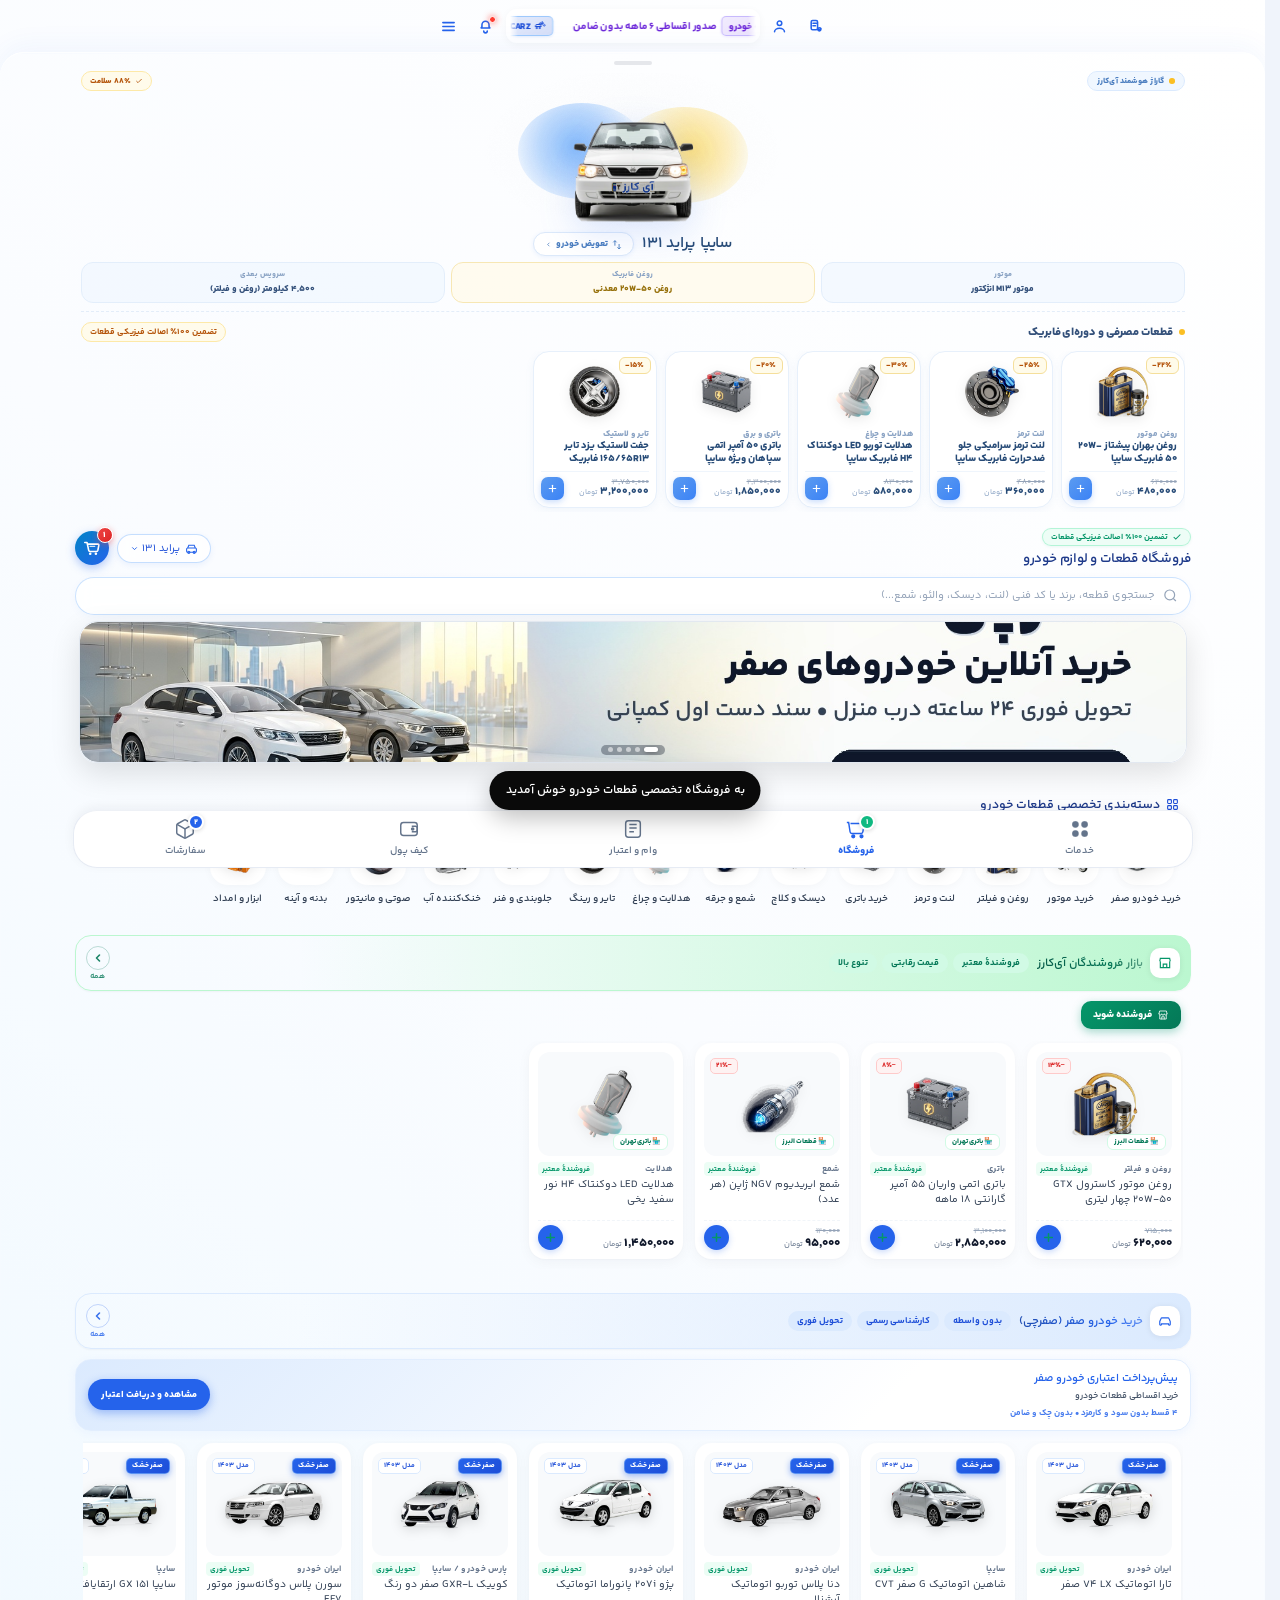
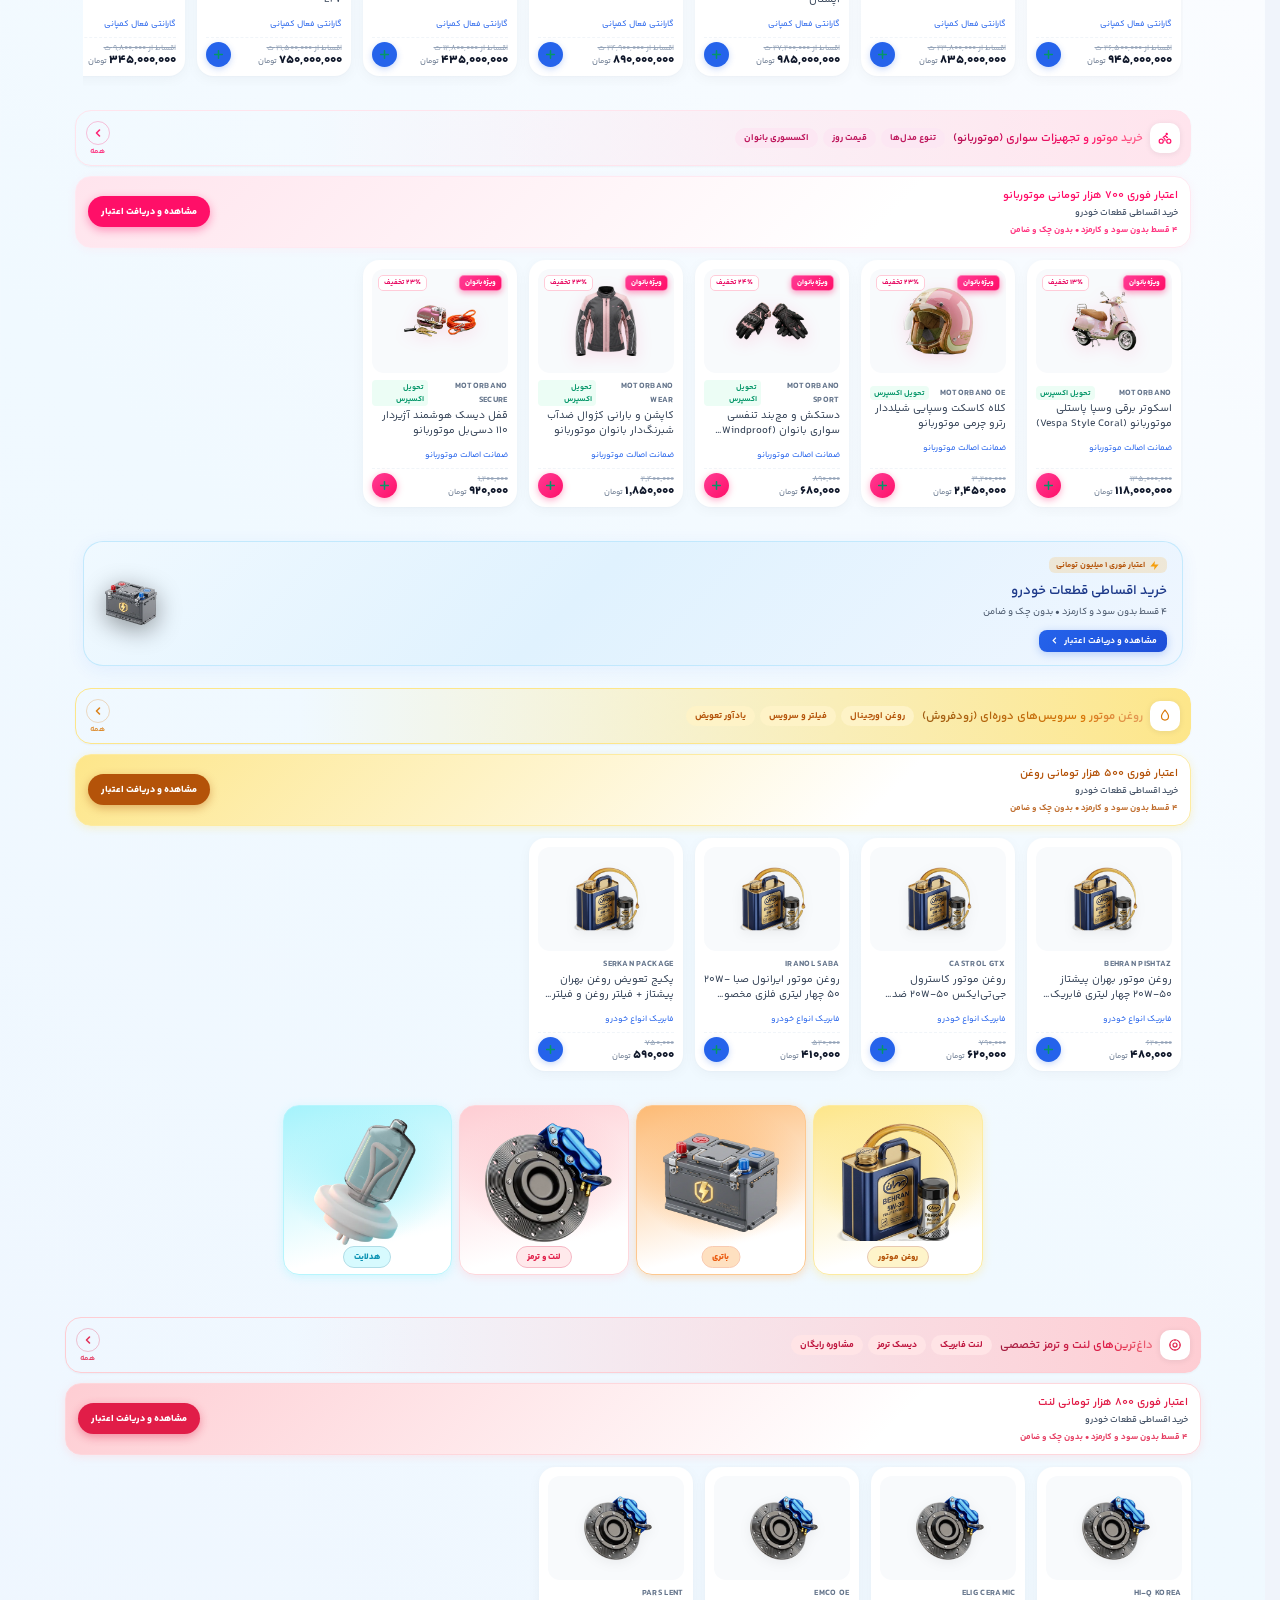
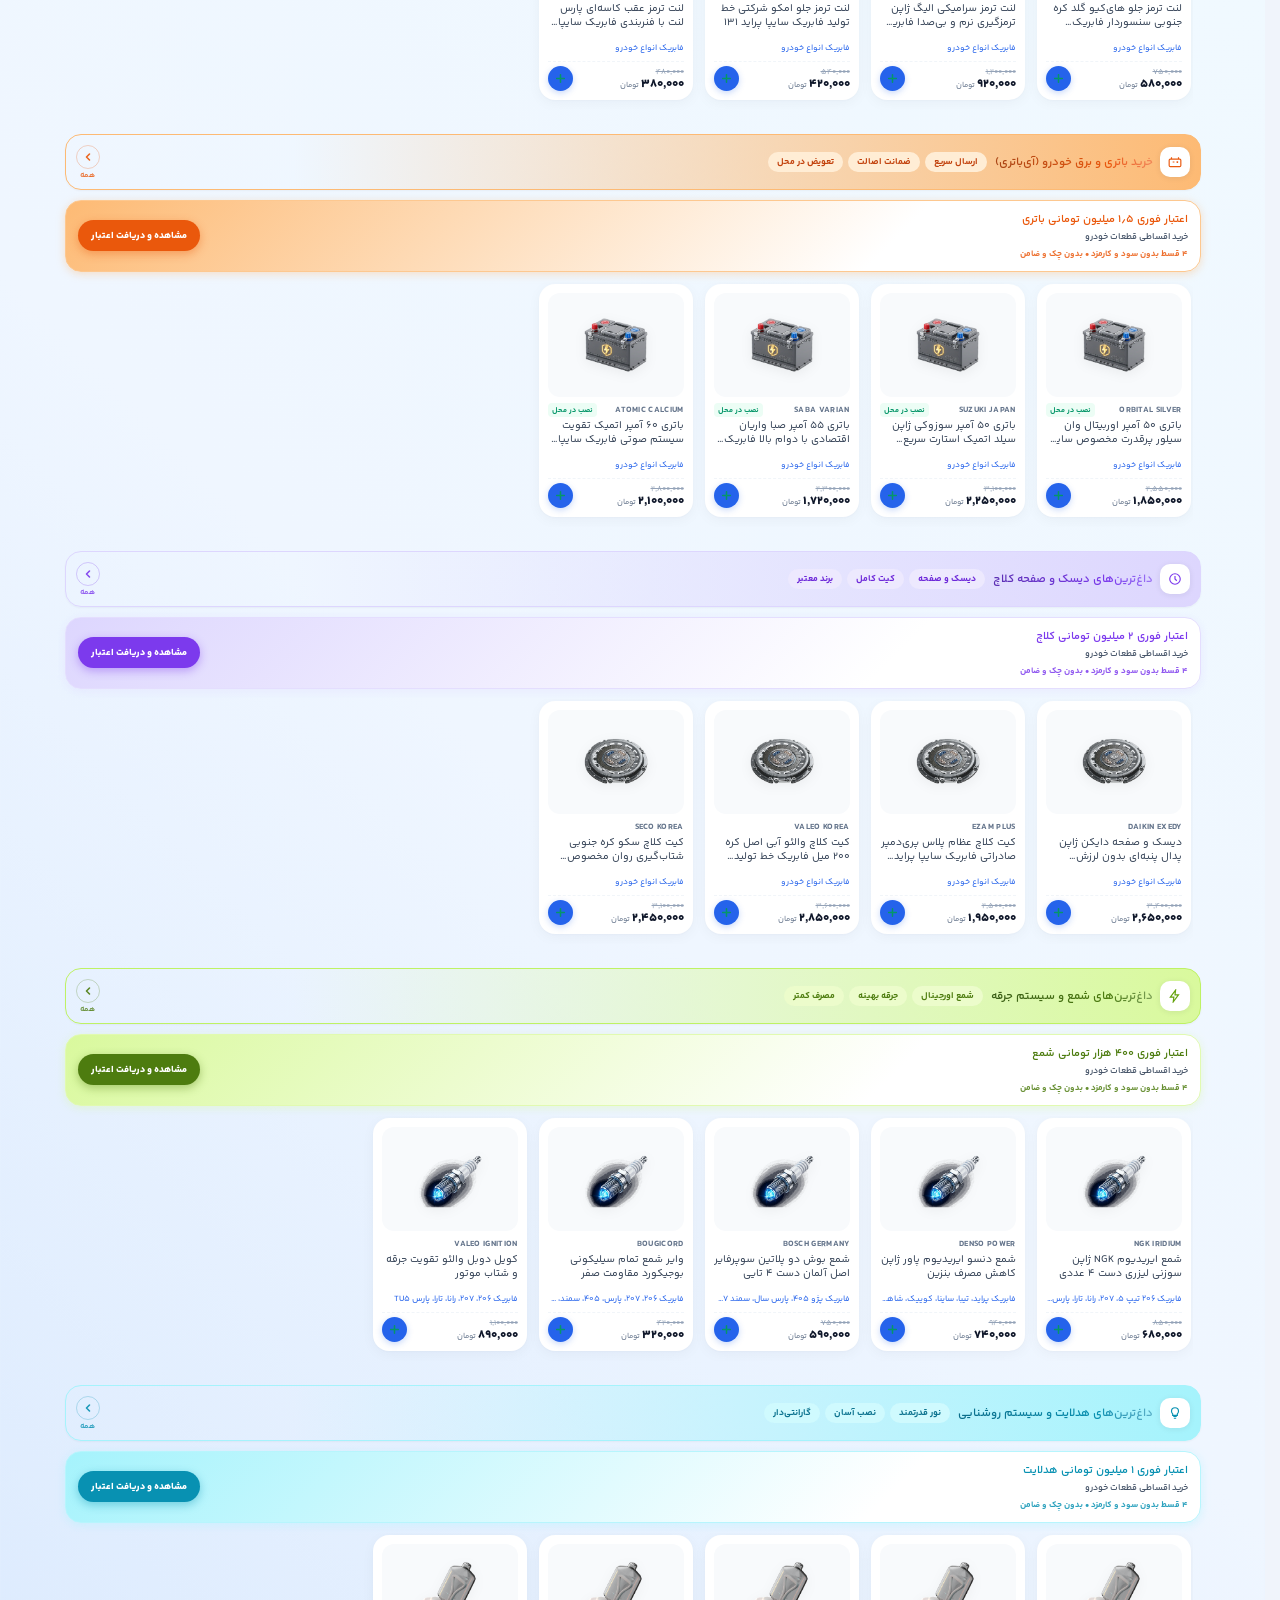
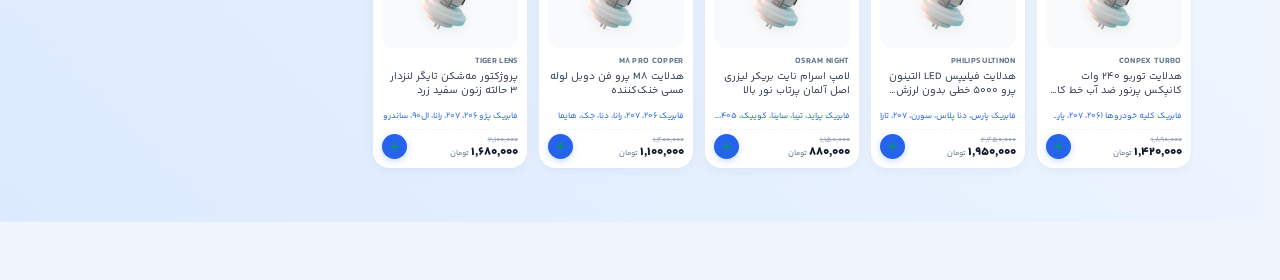
==== commit e0903e9b: "revert sefrechi credit card to full size (one-third rejected)" ====
--- a/index.html
+++ b/index.html
@@ -12884,11 +12884,6 @@
 .rc-tx i{display:block;font-style:normal;font-size:8.5px;font-weight:700;color:var(--qc);margin-top:3px;opacity:.85}
 .rc-cta{flex:0 0 auto;background:var(--qc);color:#FFFFFF;font-size:9.5px;font-weight:800;padding:8px 13px;border-radius:999px;border:none;cursor:pointer;white-space:nowrap;box-shadow:0 3px 10px color-mix(in srgb,var(--qc) 40%, transparent);font-family:inherit;transition:transform .2s}
 .rc-cta:active{transform:scale(.95)}
-.ring-credit.rc-third{max-width:33.4%;flex-direction:column;align-items:stretch;gap:6px;padding:8px 10px;margin:0 0 8px}
-.rc-third .rc-tx b{font-size:8.5px}
-.rc-third .rc-tx span{font-size:7px;margin-top:1px}
-.rc-third .rc-tx i{font-size:6.5px;margin-top:2px}
-.rc-third .rc-cta{font-size:7.5px;padding:5px 9px;align-self:flex-start}
 /* ===== ریسپانسیو موبایل/تبلت/دسکتاپ (نسخه هاست) ===== */
 .status-bar,.system-nav{display:none!important}
 @media (min-width:481px){
@@ -14010,7 +14005,7 @@
           
           <span class="ra-more" title="نمایش همه" onclick="event.stopPropagation();openSefrechiModal()"><i><svg viewBox="0 0 24 24" width="12" height="12" fill="none" stroke="currentColor" stroke-width="3.2" stroke-linecap="round" stroke-linejoin="round"><path d="M15 18l-6-6 6-6"/></svg></i><b>همه</b></span></div>
           <div class="shop-carousel-section" id="ring-sefrechi">
-            <div class="ring-credit rc-third" style="--qc:#2563EB;--qbg:#DBEAFE">
+            <div class="ring-credit" style="--qc:#2563EB;--qbg:#DBEAFE">
               <div class="rc-tx"><b>پیش‌پرداخت اعتباری خودرو صفر</b><span>خرید اقساطی قطعات خودرو</span><i>۴ قسط بدون سود و کارمزد • بدون چک و ضامن</i></div>
               <button class="rc-cta" onclick="openSefrechiModal()">مشاهده و دریافت اعتبار</button>
             </div>
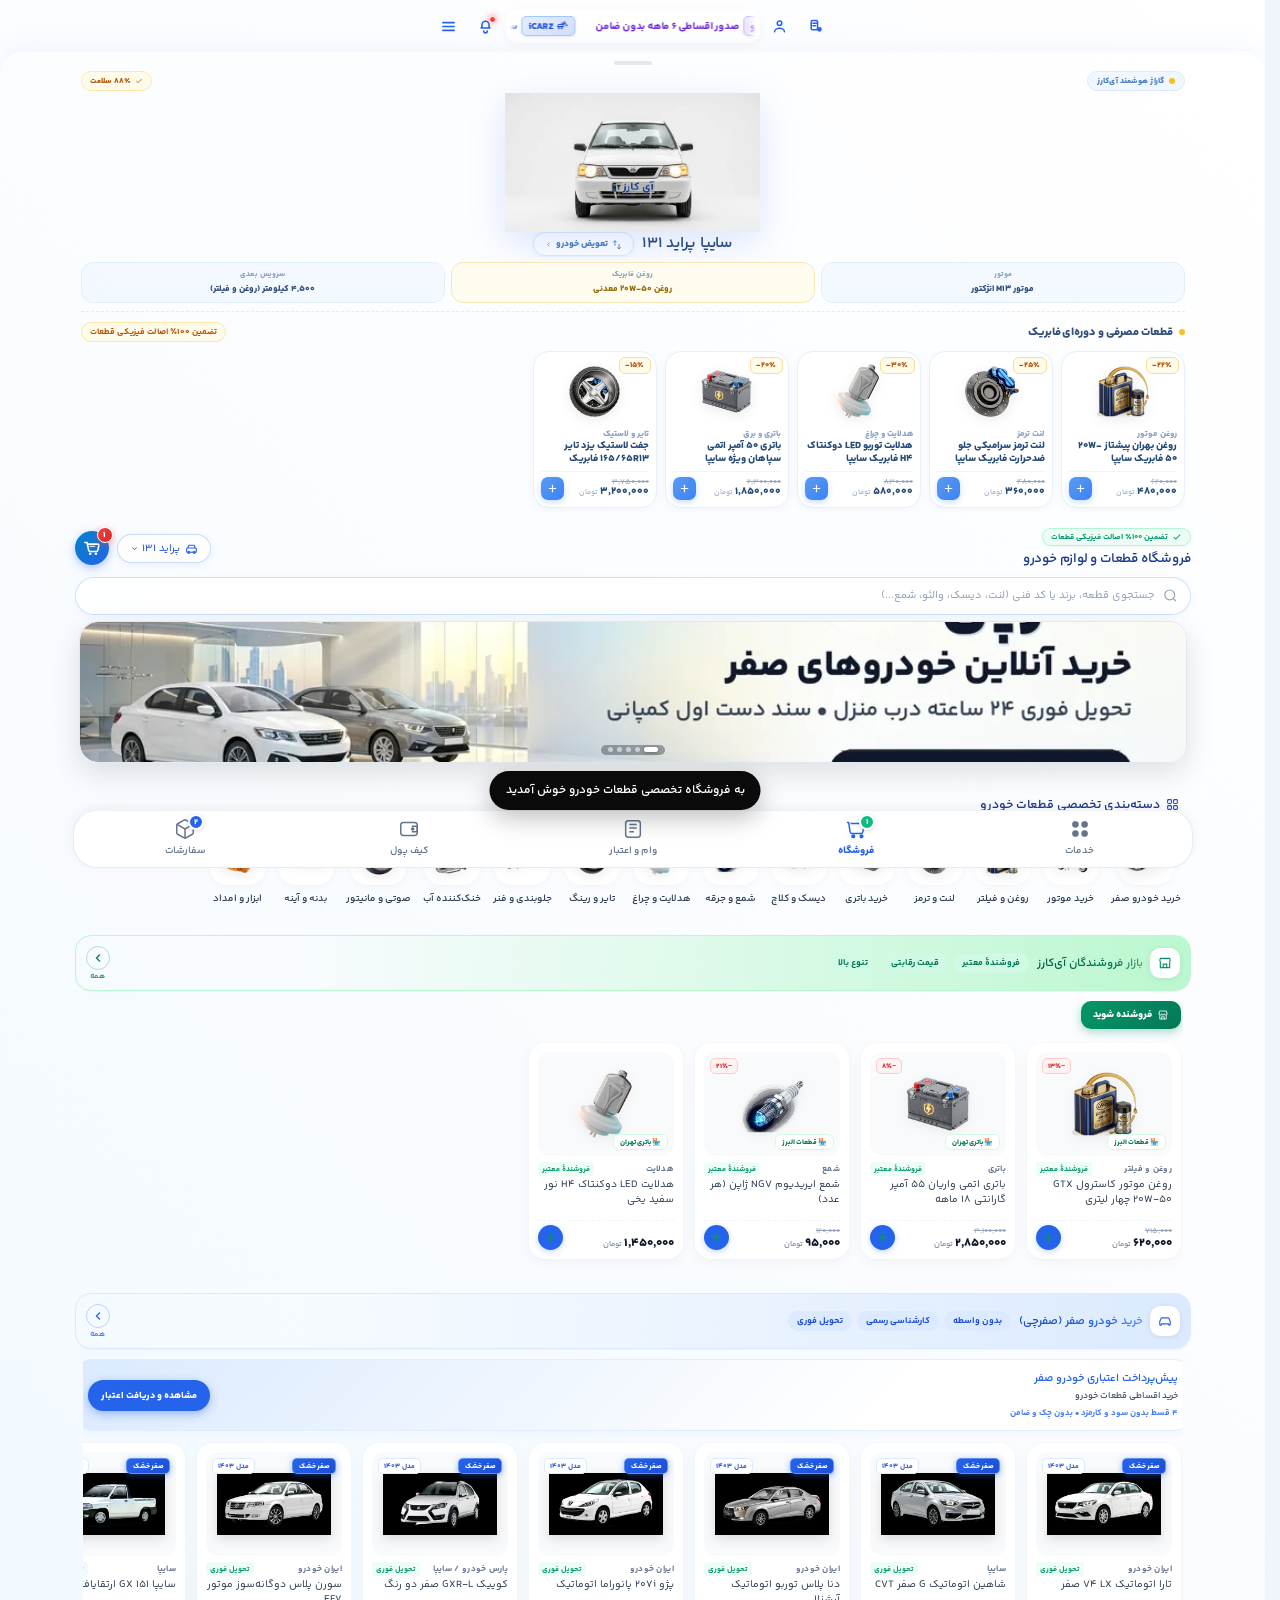
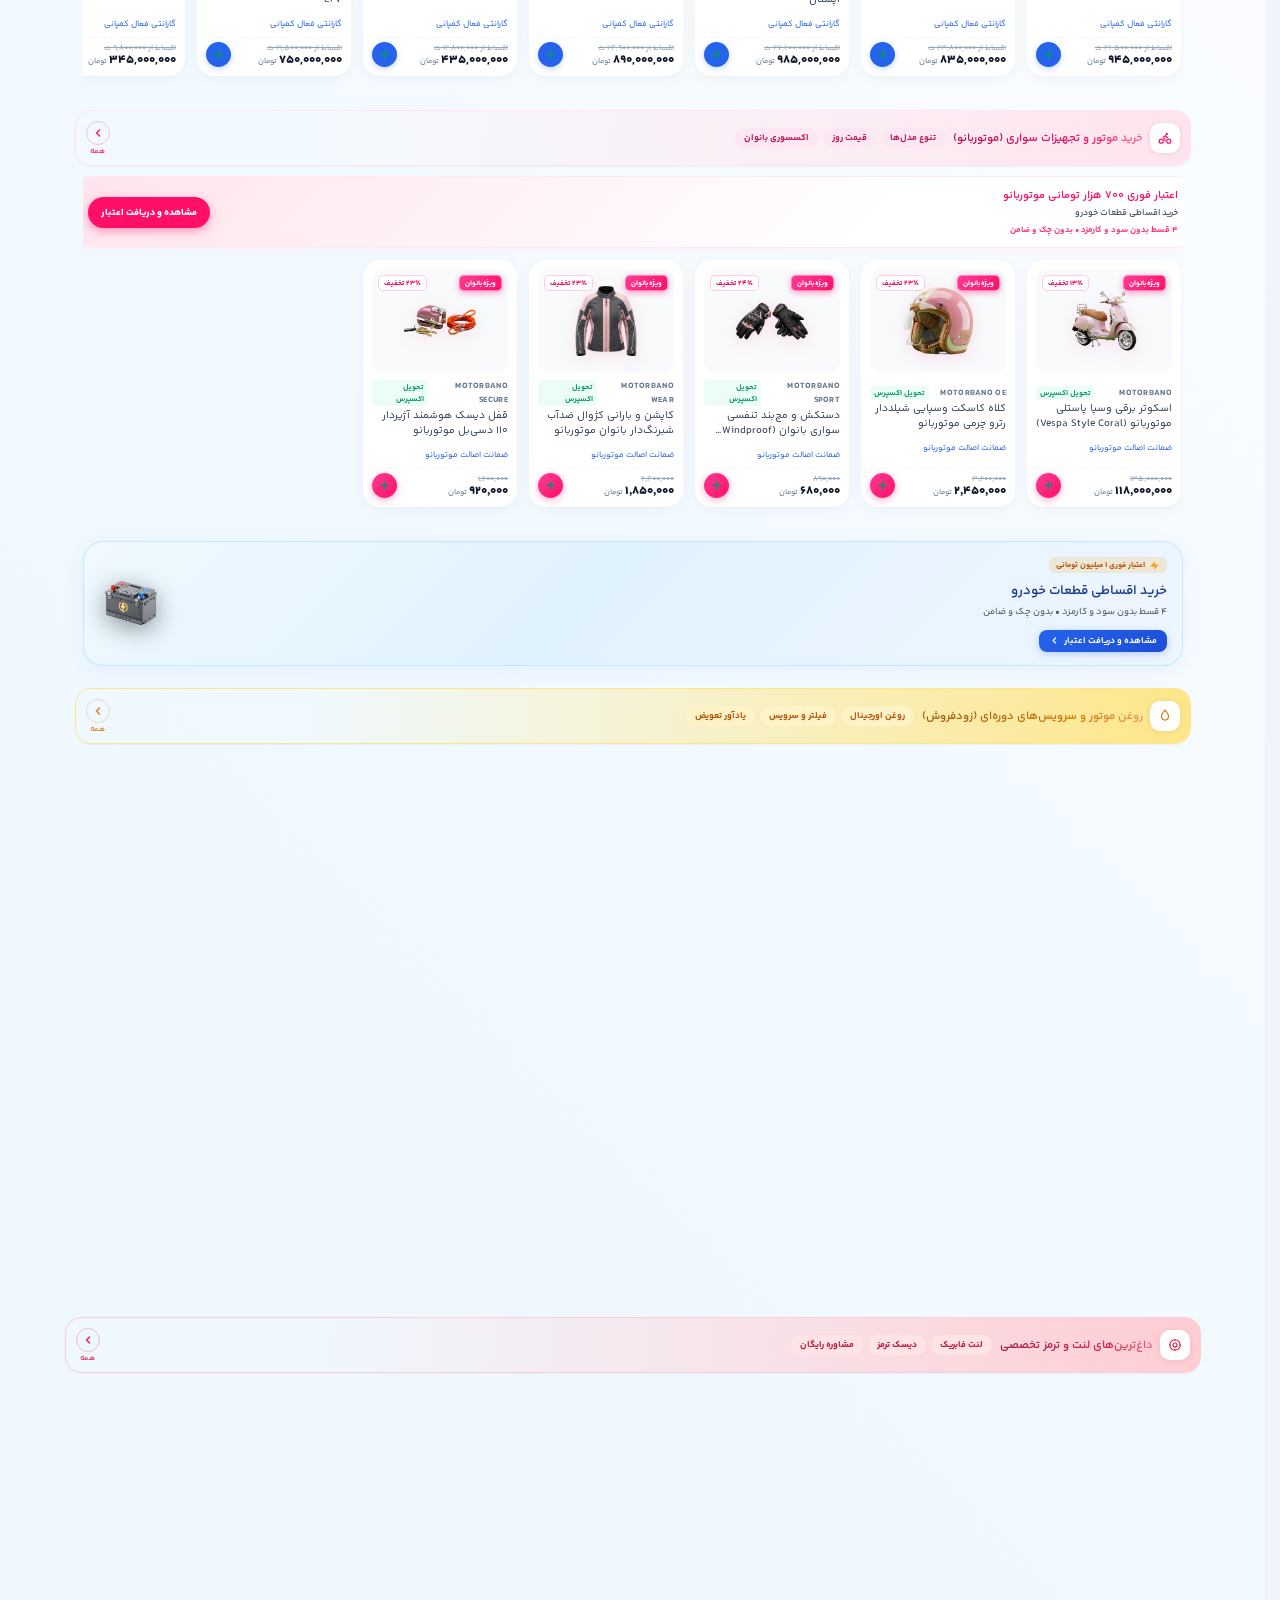
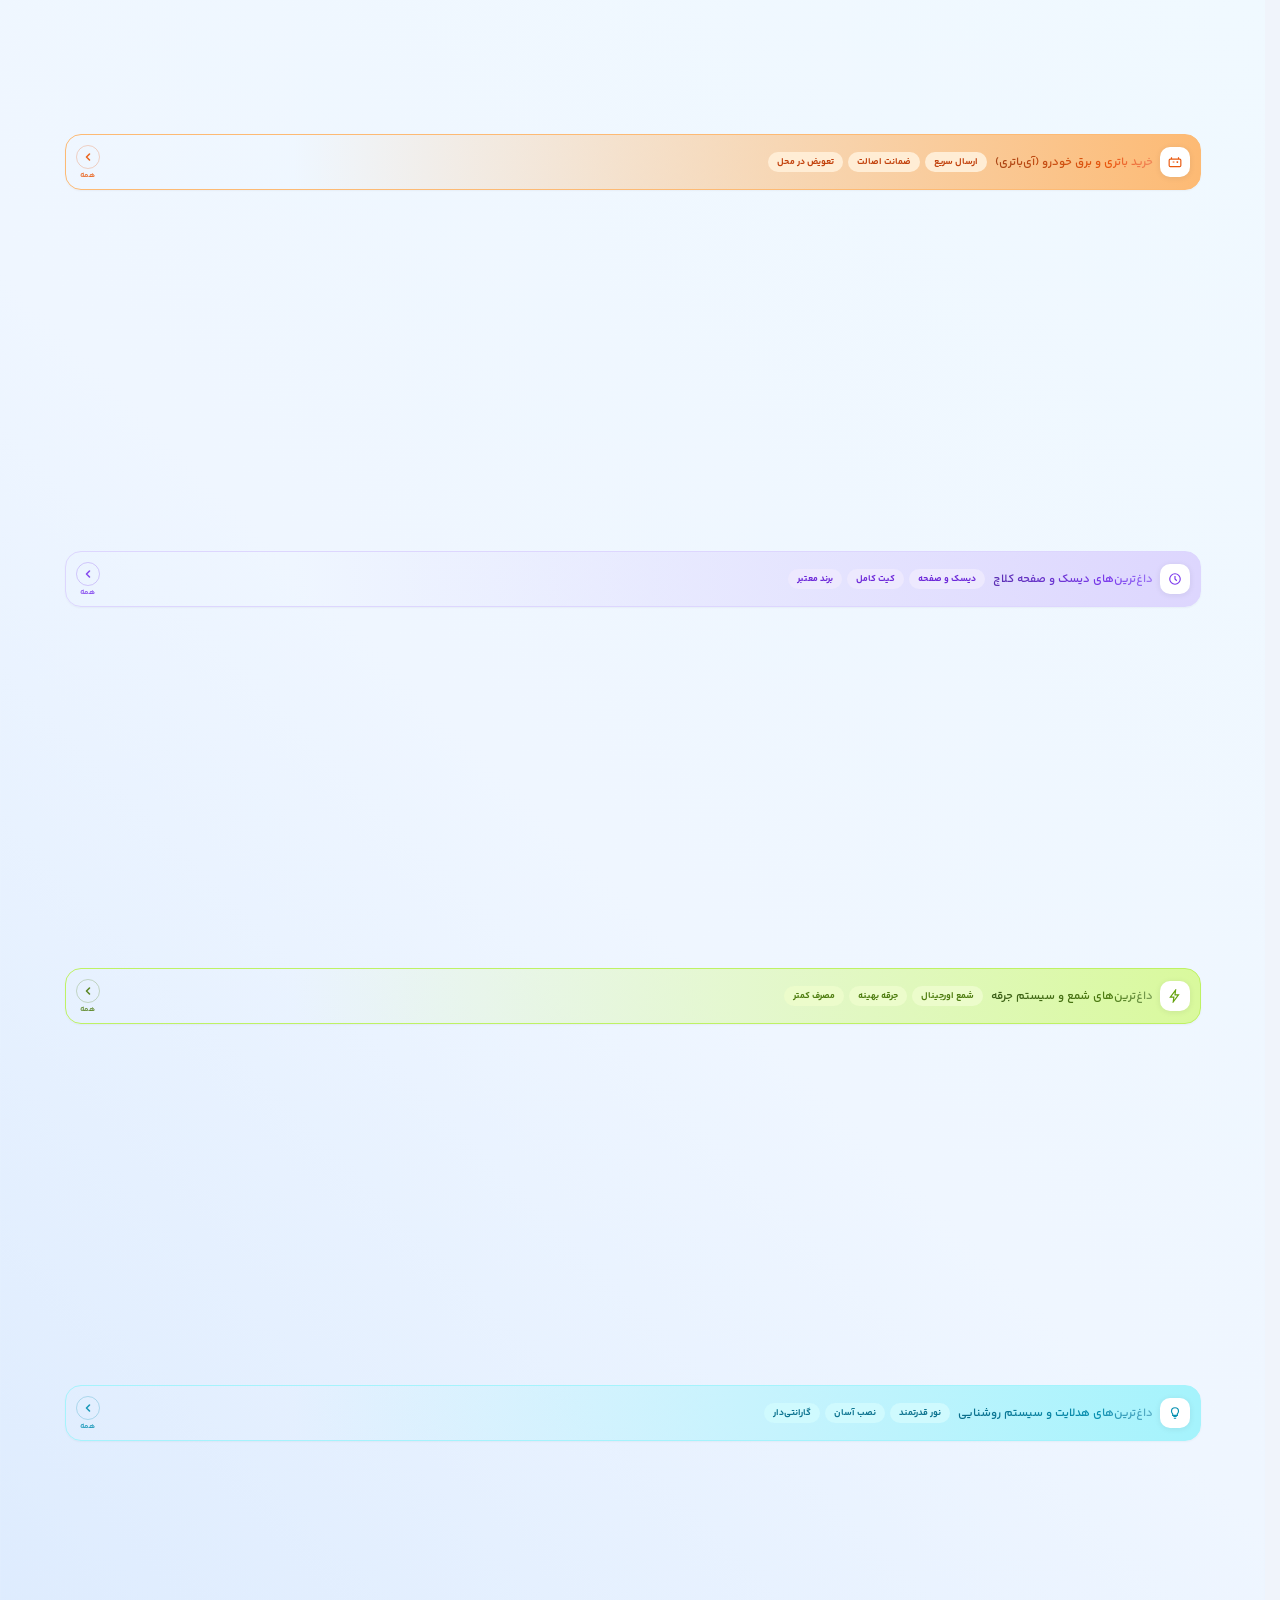
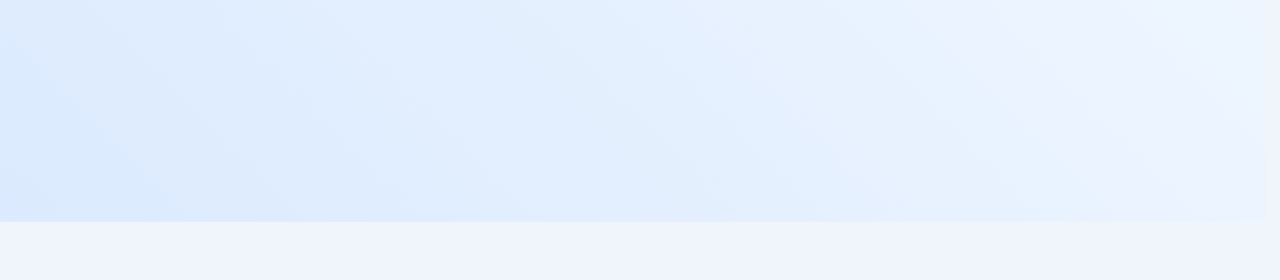
==== commit d6e62c71: "perf: kill live blur/backdrop-filter, pause offscreen animations, webp+resize 36 heavy images, lazy " ====
--- a/index.html
+++ b/index.html
@@ -12507,8 +12507,8 @@
 }
 @keyframes vphOrbitA { 0% { transform: translate(-10px, 0) scale(1); } 25% { transform: translate(18px, 10px) scale(1.08); } 50% { transform: translate(48px, 0) scale(1.18); } 75% { transform: translate(18px, -8px) scale(1.08); } 100% { transform: translate(-10px, 0) scale(1); } }
 @keyframes vphOrbitB { 0% { transform: translate(10px, 0) scale(1.14); } 25% { transform: translate(-18px, -8px) scale(1.06); } 50% { transform: translate(-48px, 0) scale(1); } 75% { transform: translate(-18px, 10px) scale(1.06); } 100% { transform: translate(10px, 0) scale(1.14); } }
-@keyframes vphHueA { 0%,100% { filter: blur(32px) hue-rotate(0deg); } 50% { filter: blur(32px) hue-rotate(42deg); } }
-@keyframes vphHueB { 0%,100% { filter: blur(32px) hue-rotate(0deg); } 50% { filter: blur(32px) hue-rotate(-46deg); } }
+@keyframes vphHueA { 0%,100% { filter: hue-rotate(0deg); } 50% { filter: hue-rotate(42deg); } }
+@keyframes vphHueB { 0%,100% { filter: hue-rotate(0deg); } 50% { filter: hue-rotate(-46deg); } }
 .vph-avatar-shadow {
   position: absolute !important;
   top: 76px !important;
@@ -12884,6 +12884,15 @@
 .rc-tx i{display:block;font-style:normal;font-size:8.5px;font-weight:700;color:var(--qc);margin-top:3px;opacity:.85}
 .rc-cta{flex:0 0 auto;background:var(--qc);color:#FFFFFF;font-size:9.5px;font-weight:800;padding:8px 13px;border-radius:999px;border:none;cursor:pointer;white-space:nowrap;box-shadow:0 3px 10px color-mix(in srgb,var(--qc) 40%, transparent);font-family:inherit;transition:transform .2s}
 .rc-cta:active{transform:scale(.95)}
+/* ===== بهینه‌سازی عملکرد (حذف blur زنده + توقف انیمیشن خارج دید) ===== */
+*,*::before,*::after{backdrop-filter:none!important;-webkit-backdrop-filter:none!important}
+html .car-picker-modal,html .top-actions .icon-btn,html .header-ticker,html div.phone:not(.theme-shop-white) #headerTicker,html .phone:not(.theme-shop-white) .top-actions .icon-btn,html .phone:not(.theme-shop-white) .header-ticker,html .phone:not(.theme-shop-white) .pill.active,html .phone.theme-shop-white .ssh-car-btn,html div.phone.theme-shop-white button.ssh-car-btn,html .phone.theme-shop-white .ssh-search-bar,html div.phone.theme-shop-white div.ssh-search-bar,html .pdp-bottom-bar,html .pdp-top-nav,html .orders-modal,html .invoice-modal,html .map-modal,html .sefrechi-order-modal,html .sefrechi-story-modal{backdrop-filter:none!important;-webkit-backdrop-filter:none!important}
+.header-ticker{background:rgba(255,255,255,.22)!important}
+.top-actions .icon-btn{background:rgba(255,255,255,.24)!important}
+.pdp-top-nav,.pdp-bottom-bar{background:rgba(255,255,255,.97)!important}
+.anim-off,.anim-off::before,.anim-off::after,.anim-off *,.anim-off *::before,.anim-off *::after{animation-play-state:paused!important}
+.shop-carousel-section,.quad-banners{content-visibility:auto;contain-intrinsic-size:auto 500px}
+@media (prefers-reduced-motion:reduce){*,*::before,*::after{animation-duration:.01s!important;animation-iteration-count:1!important;transition-duration:.01s!important}}
 /* ===== ریسپانسیو موبایل/تبلت/دسکتاپ (نسخه هاست) ===== */
 .status-bar,.system-nav{display:none!important}
 @media (min-width:481px){
@@ -13388,14 +13397,14 @@
     <div class="sheet-content">
       <div class="page" id="page-services">
       <div class="grid">
-        <div class="menu-item" onclick="navigateTo('tire', 'لاستیک')"><div class="icon-box ib-tire"><img src="images/photo1/tire.png?v=clean_trans_v5" alt="لاستیک"><div class="badge-discount">٪۱۵</div></div><span class="label">لاستیک</span></div>
-        <div class="menu-item" onclick="navigateTo('battery', 'باتری')"><div class="icon-box ib-battery"><img src="images/photo1/battery.png?v=clean_trans_v5" alt="باتری"><div class="badge-discount">٪۲۰</div></div><span class="label">آی باتری</span></div>
-        <div class="menu-item" onclick="navigateTo('oil', 'روغن موتور')"><div class="icon-box ib-oil"><img src="images/photo1/oil.png?v=clean_trans_v5" alt="روغن"></div><span class="label">روغن</span></div>
-        <div class="menu-item" onclick="navigateTo('carwash', 'کارواش سیار')"><div class="icon-box ib-carwash"><img src="images/photo1/carwash.png?v=clean_trans_v5" alt="کارواش"><div class="badge-discount">٪۴۰</div></div><span class="label">کارواش</span></div>
-        <div class="menu-item" onclick="navigateTo('fuel', 'سوخت رسانی')"><div class="icon-box ib-gas"><img src="images/photo1/gas.png?v=clean_trans_v5" alt="سوخت رسانی"></div><span class="label">سوخت رسانی</span></div>
-        <div class="menu-item" onclick="navigateTo('fine', 'استعلام خلافی')"><div class="icon-box ib-police"><img src="images/photo1/police.png?v=clean_trans_v5" alt="خلافی"><div class="badge-blue"><svg viewBox="0 0 24 24"><circle cx="12" cy="12" r="9"/><path d="M8 12h8M12 8v8"/></svg></div></div><span class="label">استعلام خلافی</span></div>
-        <div class="menu-item" onclick="navigateTo('insurance-body', 'بیمه بدنه')"><div class="icon-box ib-insurance-body"><img src="images/photo1/insurance-body.png?v=clean_trans_v5" alt="بیمه بدنه"></div><span class="label">بیمه بدنه</span></div>
-        <div class="menu-item" onclick="navigateTo('insurance-third', 'بیمه شخص ثالث')"><div class="icon-box ib-insurance-third"><img src="images/photo1/insurance-third.png?v=beloved_original_v10" alt="بیمه ثالث"><div class="badge-new">جدید</div></div><span class="label">بیمه شخص ثالث</span></div>
+        <div class="menu-item" onclick="navigateTo('tire', 'لاستیک')"><div class="icon-box ib-tire"><img loading="lazy" decoding="async"  src="images/photo1/tire.webp?v=clean_trans_v5" alt="لاستیک"><div class="badge-discount">٪۱۵</div></div><span class="label">لاستیک</span></div>
+        <div class="menu-item" onclick="navigateTo('battery', 'باتری')"><div class="icon-box ib-battery"><img loading="lazy" decoding="async"  src="images/photo1/battery.webp?v=clean_trans_v5" alt="باتری"><div class="badge-discount">٪۲۰</div></div><span class="label">آی باتری</span></div>
+        <div class="menu-item" onclick="navigateTo('oil', 'روغن موتور')"><div class="icon-box ib-oil"><img loading="lazy" decoding="async"  src="images/photo1/oil.webp?v=clean_trans_v5" alt="روغن"></div><span class="label">روغن</span></div>
+        <div class="menu-item" onclick="navigateTo('carwash', 'کارواش سیار')"><div class="icon-box ib-carwash"><img loading="lazy" decoding="async"  src="images/photo1/carwash.webp?v=clean_trans_v5" alt="کارواش"><div class="badge-discount">٪۴۰</div></div><span class="label">کارواش</span></div>
+        <div class="menu-item" onclick="navigateTo('fuel', 'سوخت رسانی')"><div class="icon-box ib-gas"><img loading="lazy" decoding="async"  src="images/photo1/gas.png?v=clean_trans_v5" alt="سوخت رسانی"></div><span class="label">سوخت رسانی</span></div>
+        <div class="menu-item" onclick="navigateTo('fine', 'استعلام خلافی')"><div class="icon-box ib-police"><img loading="lazy" decoding="async"  src="images/photo1/police.webp?v=clean_trans_v5" alt="خلافی"><div class="badge-blue"><svg viewBox="0 0 24 24"><circle cx="12" cy="12" r="9"/><path d="M8 12h8M12 8v8"/></svg></div></div><span class="label">استعلام خلافی</span></div>
+        <div class="menu-item" onclick="navigateTo('insurance-body', 'بیمه بدنه')"><div class="icon-box ib-insurance-body"><img loading="lazy" decoding="async"  src="images/photo1/insurance-body.webp?v=clean_trans_v5" alt="بیمه بدنه"></div><span class="label">بیمه بدنه</span></div>
+        <div class="menu-item" onclick="navigateTo('insurance-third', 'بیمه شخص ثالث')"><div class="icon-box ib-insurance-third"><img loading="lazy" decoding="async"  src="images/photo1/insurance-third.webp?v=beloved_original_v10" alt="بیمه ثالث"><div class="badge-new">جدید</div></div><span class="label">بیمه شخص ثالث</span></div>
       </div>
 
                         <div class="banner" onclick="navigateTo('insurance-installment', 'خرید اقساطی بیمه ۶ ماهه')">
@@ -13439,7 +13448,7 @@
               <div class="ms-cta-row"><span class="ms-cta amber">درخواست تعویض باتری ‹</span></div>
             </div>
             <div class="ms-visual-wrap amber-bg">
-              <img src="images/photo1/battery.png?v=clean_trans_v5" alt="آی باتری">
+              <img loading="lazy" decoding="async"  src="images/photo1/battery.webp?v=clean_trans_v5" alt="آی باتری">
             </div>
           </div>
 
@@ -13455,7 +13464,7 @@
               <div class="ms-cta-row"><span class="ms-cta violet">انتخاب سایز لاستیک ‹</span></div>
             </div>
             <div class="ms-visual-wrap violet-bg">
-              <img src="images/photo1/tire.png?v=clean_trans_v5" alt="لاستیک">
+              <img loading="lazy" decoding="async"  src="images/photo1/tire.webp?v=clean_trans_v5" alt="لاستیک">
             </div>
           </div>
 
@@ -13471,7 +13480,7 @@
               <div class="ms-cta-row"><span class="ms-cta emerald">رزرو سرویس روغن ‹</span></div>
             </div>
             <div class="ms-visual-wrap emerald-bg">
-              <img src="images/photo1/oil.png?v=clean_trans_v5" alt="روغن موتور">
+              <img loading="lazy" decoding="async"  src="images/photo1/oil.webp?v=clean_trans_v5" alt="روغن موتور">
             </div>
           </div>
 
@@ -13487,7 +13496,7 @@
               <div class="ms-cta-row"><span class="ms-cta cyan">رزرو آنلاین کارواش ‹</span></div>
             </div>
             <div class="ms-visual-wrap cyan-bg">
-              <img src="images/photo1/carwash.png?v=clean_trans_v5" alt="کارواش">
+              <img loading="lazy" decoding="async"  src="images/photo1/carwash.webp?v=clean_trans_v5" alt="کارواش">
             </div>
           </div>
 
@@ -13503,7 +13512,7 @@
               <div class="ms-cta-row"><span class="ms-cta rose">درخواست سوخت سیار ‹</span></div>
             </div>
             <div class="ms-visual-wrap rose-bg">
-              <img src="images/photo1/gas.png?v=clean_trans_v5" alt="سوخت رسانی">
+              <img loading="lazy" decoding="async"  src="images/photo1/gas.png?v=clean_trans_v5" alt="سوخت رسانی">
             </div>
           </div>
 
@@ -13519,7 +13528,7 @@
               <div class="ms-cta-row"><span class="ms-cta blue">استعلام رایگان خلافی ‹</span></div>
             </div>
             <div class="ms-visual-wrap blue-bg">
-              <img src="images/photo1/police.png?v=clean_trans_v5" alt="استعلام خلافی">
+              <img loading="lazy" decoding="async"  src="images/photo1/police.webp?v=clean_trans_v5" alt="استعلام خلافی">
             </div>
           </div>
 
@@ -13535,7 +13544,7 @@
               <div class="ms-cta-row"><span class="ms-cta indigo">محاسبه آنلاین نرخ بیمه ‹</span></div>
             </div>
             <div class="ms-visual-wrap indigo-bg">
-              <img src="images/photo1/insurance-body.png?v=clean_trans_v5" alt="بیمه بدنه">
+              <img loading="lazy" decoding="async"  src="images/photo1/insurance-body.webp?v=clean_trans_v5" alt="بیمه بدنه">
             </div>
           </div>
 
@@ -13551,7 +13560,7 @@
               <div class="ms-cta-row"><span class="ms-cta teal">استعلام و صدور فوری ‹</span></div>
             </div>
             <div class="ms-visual-wrap teal-bg">
-              <img src="images/photo1/insurance-third.png?v=beloved_original_v10" alt="بیمه شخص ثالث">
+              <img loading="lazy" decoding="async"  src="images/photo1/insurance-third.webp?v=beloved_original_v10" alt="بیمه شخص ثالث">
             </div>
           </div>
         </div>
@@ -13570,10 +13579,10 @@
       </div>
 
       <div class="grid">
-        <div class="menu-item" onclick="navigateTo('inspection', 'معاینه فنی')"><div class="icon-box ib-inspection"><img src="images/photo1/inspection.png?v=clean_trans_v5" alt="معاینه"></div><span class="label">معاینه فنی</span></div>
-        <div class="menu-item" onclick="navigateTo('toll', 'عوارض آزادراهی')"><div class="icon-box ib-toll"><img src="images/photo1/toll.png?v=clean_trans_v5" alt="عوارض"></div><span class="label">عوارض</span></div>
-        <div class="menu-item" onclick="navigateTo('transfer', 'انتقال سند')"><div class="icon-box ib-transfer"><img src="images/photo1/transfer.png?v=clean_trans_v5" alt="انتقال"></div><span class="label">انتقال سند</span></div>
-        <div class="menu-item" onclick="navigateTo('emergency', 'امداد خودرو')"><div class="icon-box ib-emergency"><img src="images/photo1/emergency.png?v=clean_trans_v5" alt="امداد"></div><span class="label">امداد</span></div>
+        <div class="menu-item" onclick="navigateTo('inspection', 'معاینه فنی')"><div class="icon-box ib-inspection"><img loading="lazy" decoding="async"  src="images/photo1/inspection.webp?v=clean_trans_v5" alt="معاینه"></div><span class="label">معاینه فنی</span></div>
+        <div class="menu-item" onclick="navigateTo('toll', 'عوارض آزادراهی')"><div class="icon-box ib-toll"><img loading="lazy" decoding="async"  src="images/photo1/toll.png?v=clean_trans_v5" alt="عوارض"></div><span class="label">عوارض</span></div>
+        <div class="menu-item" onclick="navigateTo('transfer', 'انتقال سند')"><div class="icon-box ib-transfer"><img loading="lazy" decoding="async"  src="images/photo1/transfer.webp?v=clean_trans_v5" alt="انتقال"></div><span class="label">انتقال سند</span></div>
+        <div class="menu-item" onclick="navigateTo('emergency', 'امداد خودرو')"><div class="icon-box ib-emergency"><img loading="lazy" decoding="async"  src="images/photo1/emergency.webp?v=clean_trans_v5" alt="امداد"></div><span class="label">امداد</span></div>
       </div>
 
       </div>
@@ -13776,7 +13785,7 @@
           <!-- هیروی خودرو: آواتار خطی بزرگ + نام + پلاک + تعویض -->
           <div class="vph-hero" id="vphCarStage" onclick="openCarPicker()" title="کلیک برای تعویض خودرو">
             <div class="vph-blend" aria-hidden="true"><i></i></div>
-            <img id="vphCarImage" class="vph-car-photo" src="images/cars_front/front-pride.png" alt="خودروی فعال">
+            <img loading="lazy" decoding="async"  id="vphCarImage" class="vph-car-photo" src="images/cars_front/front-pride.webp" alt="خودروی فعال">
             <div class="vph-name-row">
               <h2 class="vph-car-title" id="vphCarName">سایپا پراید ۱۳۱ صبا</h2>
               <button class="vph-switch-action-btn" onclick="event.stopPropagation(); openCarPicker()" title="تغییر خودروی فعال">
@@ -13858,26 +13867,26 @@
       <div class="shs-slider-track" id="shsSliderTrack" style="direction: ltr !important;">
         <!-- بنر ۱ فوق حماسی: صفرچی - سامانه تخصصی فروش آنلاین خودروهای صفر کیلومتر ایرانی با تحویل فوری -->
         <div class="shs-slide" onclick="openSefrechiModal()" title="صفرچی • فروش آنلاین خودروهای صفر کیلومتر ایرانی با تحویل فوری (sefrchi.com)">
-          <img src="images/shop/banner-sefrchi-white-v5.jpg?v=10.0_fakher" class="shs-banner-img-full" alt="صفرچی فروشگاه آنلاین خودرو صفر کیلومتر ایرانی">
+          <img loading="lazy" decoding="async"  src="images/shop/banner-sefrchi-white-v5.webp?v=10.0_fakher" class="shs-banner-img-full" alt="صفرچی فروشگاه آنلاین خودرو صفر کیلومتر ایرانی">
         </div>
         <!-- بنر ۱ فوق حماسی: موتوربانو - اولین سامانه تخصصی خرید موتورسیکلت و اکسسوری ویژه بانوان سراسر کشور -->
         <div class="shs-slide" onclick="openMotorBanoModal()" title="موتوربانو • اولین فروشگاه تخصصی موتورسیکلت و اکسسوری بانوان کشور (motorbano.ir)">
-          <img src="images/shop/banner-motorbano-white-v5.jpg?v=11.0_hijab" class="shs-banner-img-full" alt="موتور بانو جامعه بانوان موتور سوار ایران">
+          <img loading="lazy" decoding="async"  src="images/shop/banner-motorbano-white-v5.webp?v=11.0_hijab" class="shs-banner-img-full" alt="موتور بانو جامعه بانوان موتور سوار ایران">
         </div>
 
         <!-- بنر ۲ فوق حماسی: ارسال موشکی و تعویض فوری باتری در محل (ibatri.com) -->
         <div class="shs-slide" onclick="openCategoryModal('battery')" title="ارسال موشکی و تعویض فوری باتری در محل (ibatri.com)">
-          <img src="images/shop/banner-ibatri-white-v5.jpg?v=10.0_fakher" class="shs-banner-img-full" alt="ارسال موشکی و تعویض فوری باتری در محل آی‌باتری">
+          <img loading="lazy" decoding="async"  src="images/shop/banner-ibatri-white-v5.webp?v=10.0_fakher" class="shs-banner-img-full" alt="ارسال موشکی و تعویض فوری باتری در محل آی‌باتری">
         </div>
 
         <!-- بنر ۳ فوق حماسی: اسکن لیزری کارنامه سلامت و تشخیص رنگ خودرو (Live API) -->
         <div class="shs-slide" onclick="openVehicleResumeModal()" title="مشاهده کارنامه تشخیص رنگ و رزومه فنی خودرو">
-          <img src="images/shop/banner-inspection-white-v5.jpg?v=10.0_fakher" class="shs-banner-img-full" alt="اسکن لیزری و کارنامه تشخیص رنگ خودرو">
+          <img loading="lazy" decoding="async"  src="images/shop/banner-inspection-white-v5.webp?v=10.0_fakher" class="shs-banner-img-full" alt="اسکن لیزری و کارنامه تشخیص رنگ خودرو">
         </div>
 
         <!-- بنر ۴ فوق حماسی: قطعات پرفورمنس، دیسک‌های برمبو و کلاچ پرسرعت -->
         <div class="shs-slide" onclick="openCategoryModal('lent')" title="قطعات یدکی و تسهیلات اقساطی">
-          <img src="images/shop/banner-autoparts-white-v5.jpg?v=10.0_fakher" class="shs-banner-img-full" alt="خرید اقساطی قطعات فابریک و پرفورمنس">
+          <img loading="lazy" decoding="async"  src="images/shop/banner-autoparts-white-v5.webp?v=10.0_fakher" class="shs-banner-img-full" alt="خرید اقساطی قطعات فابریک و پرفورمنس">
         </div>
       </div>
     </div>
@@ -13907,7 +13916,7 @@
               <div class="scs-item" onclick="openSefrechiModal()" style="position:relative;">
                 <span style="position:absolute;top:-5px;right:-3px;background:linear-gradient(135deg, #2563EB, #1D4ED8);color:#FFFFFF;font-size:7.5px;font-weight:800;padding:1.5px 5.5px;border-radius:6px;box-shadow:0 2px 6px rgba(37,99,235,0.4);z-index:2;letter-spacing:0.2px;border:0.5px solid rgba(147,197,253,0.5);">صفرچی</span>
                 <div class="scs-box scs-blue">
-                  <img src="images/tiles/sefrechi.webp?v=11.0_extra_large" class="scs-img-car" alt="خرید خودرو صفر">
+                  <img loading="lazy" decoding="async"  src="images/tiles/sefrechi.webp?v=11.0_extra_large" class="scs-img-car" alt="خرید خودرو صفر">
                 </div>
                 <span class="scs-title" style="color:#1D4ED8;font-weight:700;">خرید خودرو صفر</span>
               </div>
@@ -13915,63 +13924,63 @@
               <div class="scs-item" onclick="openMotorBanoModal()" style="position:relative;">
                 <span style="position:absolute;top:-5px;right:-3px;background:linear-gradient(135deg, #FF3B94, #FF0F68);color:#FFFFFF;font-size:7.5px;font-weight:800;padding:1.5px 5.5px;border-radius:6px;box-shadow:0 2px 7px rgba(255,15,104,0.45);z-index:2;letter-spacing:0.2px;border:0.5px solid rgba(255,182,217,0.6);">موتوربانو</span>
                 <div class="scs-box scs-rose" style="background:linear-gradient(135deg, #FFF1F5, #FFE4ED);border-color:#FFCCD9;">
-                  <img src="images/tiles/motorbano.webp?v=4.0" alt="خرید موتور">
+                  <img loading="lazy" decoding="async"  src="images/tiles/motorbano.webp?v=4.0" alt="خرید موتور">
                 </div>
                 <span class="scs-title" style="color:#E6005C;font-weight:700;">خرید موتور</span>
               </div>
               <div class="scs-item active" onclick="openCategoryModal('oil')">
-                <div class="scs-box scs-emerald"><img src="images/tiles/روغن_موتور.webp?v=iranian_behran_oil_3d_v2.0" alt="روغن"></div>
+                <div class="scs-box scs-emerald"><img loading="lazy" decoding="async"  src="images/tiles/روغن_موتور.webp?v=iranian_behran_oil_3d_v2.0" alt="روغن"></div>
                 <span class="scs-title">روغن و فیلتر</span>
               </div>
               <!-- ۲. لنت و ترمز تخصصی (کالای زودفروش دوم) -->
               <div class="scs-item" onclick="openCategoryModal('lent')">
-                <div class="scs-box scs-red"><img src="images/tiles/لنت.webp" alt="لنت"></div>
+                <div class="scs-box scs-red"><img loading="lazy" decoding="async"  src="images/tiles/لنت.webp" alt="لنت"></div>
                 <span class="scs-title">لنت و ترمز</span>
               </div>
               <!-- ۳. باتری و برق خودرو (کالای زودفروش سوم: آی باتری / خرید باتری - تم نارنجی خوش‌رنگ) -->
               <div class="scs-item" onclick="openCategoryModal('battery')" style="position:relative;">
                 <span style="position:absolute;top:-5px;right:-3px;background:linear-gradient(135deg, #FF7A00, #FF5500);color:#FFFFFF;font-size:7.5px;font-weight:800;padding:1.5px 5.5px;border-radius:6px;box-shadow:0 2px 6px rgba(255,122,0,0.45);z-index:2;letter-spacing:0.2px;border:0.5px solid rgba(254,215,170,0.6);">آی باتری</span>
-                <div class="scs-box scs-amber"><img src="images/tiles/باتری.webp" alt="خرید باتری"></div>
+                <div class="scs-box scs-amber"><img loading="lazy" decoding="async"  src="images/tiles/باتری.webp" alt="خرید باتری"></div>
                 <span class="scs-title" style="color:#EA580C;font-weight:700;">خرید باتری</span>
               </div>
               <!-- ۴. دیسک و صفحه کلاچ (کالای زودفروش چهارم) -->
               <div class="scs-item" onclick="openCategoryModal('clutch')">
-                <div class="scs-box scs-blue"><img src="images/tiles/کلاچ.webp" alt="کلاچ"></div>
+                <div class="scs-box scs-blue"><img loading="lazy" decoding="async"  src="images/tiles/کلاچ.webp" alt="کلاچ"></div>
                 <span class="scs-title">دیسک و کلاچ</span>
               </div>
               <!-- ۵. شمع، وایر و سیستم جرقه -->
               <div class="scs-item" onclick="openCategoryModal('spark')">
-                <div class="scs-box scs-indigo"><img src="images/tiles/شمع.webp" alt="شمع"></div>
+                <div class="scs-box scs-indigo"><img loading="lazy" decoding="async"  src="images/tiles/شمع.webp" alt="شمع"></div>
                 <span class="scs-title">شمع و جرقه</span>
               </div>
               <!-- ۶. هدلایت و سیستم روشنایی -->
               <div class="scs-item" onclick="openCategoryModal('headlight')">
-                <div class="scs-box scs-cyan"><img src="images/tiles/هدلایت_و_چراغ.webp" alt="هدلایت"></div>
+                <div class="scs-box scs-cyan"><img loading="lazy" decoding="async"  src="images/tiles/هدلایت_و_چراغ.webp" alt="هدلایت"></div>
                 <span class="scs-title">هدلایت و چراغ</span>
               </div>
               <!-- سایر دسته‌بندی‌ها -->
               <div class="scs-item" onclick="openCategoryModal('tire')">
-                <div class="scs-box scs-slate"><img src="images/tiles/لاستیک.webp" alt="تایر"></div>
+                <div class="scs-box scs-slate"><img loading="lazy" decoding="async"  src="images/tiles/لاستیک.webp" alt="تایر"></div>
                 <span class="scs-title">تایر و رینگ</span>
               </div>
               <div class="scs-item" onclick="openCategoryModal('suspension')">
-                <div class="scs-box scs-rose"><img src="images/tiles/جلوبندی.webp" alt="جلوبندی"></div>
+                <div class="scs-box scs-rose"><img loading="lazy" decoding="async"  src="images/tiles/جلوبندی.webp" alt="جلوبندی"></div>
                 <span class="scs-title">جلوبندی و فنر</span>
               </div>
               <div class="scs-item" onclick="openCategoryModal('cooling')">
-                <div class="scs-box scs-sky"><img src="images/tiles/رادیاتور.webp" alt="رادیاتور"></div>
+                <div class="scs-box scs-sky"><img loading="lazy" decoding="async"  src="images/tiles/رادیاتور.webp" alt="رادیاتور"></div>
                 <span class="scs-title">خنک‌کننده آب</span>
               </div>
               <div class="scs-item" onclick="openCategoryModal('audio')">
-                <div class="scs-box scs-purple"><img src="images/tiles/سیستم_صوتی.webp" alt="صوتی"></div>
+                <div class="scs-box scs-purple"><img loading="lazy" decoding="async"  src="images/tiles/سیستم_صوتی.webp" alt="صوتی"></div>
                 <span class="scs-title">صوتی و مانیتور</span>
               </div>
               <div class="scs-item" onclick="openCategoryModal('body')">
-                <div class="scs-box scs-teal"><img src="images/tiles/آینه_و_بدنه.webp" alt="بدنه"></div>
+                <div class="scs-box scs-teal"><img loading="lazy" decoding="async"  src="images/tiles/آینه_و_بدنه.webp" alt="بدنه"></div>
                 <span class="scs-title">بدنه و آینه</span>
               </div>
               <div class="scs-item" onclick="openCategoryModal('tools')">
-                <div class="scs-box scs-orange"><img src="images/tiles/ابزار_و_امداد.webp" alt="ابزار"></div>
+                <div class="scs-box scs-orange"><img loading="lazy" decoding="async"  src="images/tiles/ابزار_و_امداد.webp" alt="ابزار"></div>
                 <span class="scs-title">ابزار و امداد</span>
               </div>
             </div>
@@ -14044,7 +14053,7 @@
               </div>
             </div>
             <div class="shcb-img-wrap">
-              <img src="images/tiles/باتری.webp" alt="باتری">
+              <img loading="lazy" decoding="async"  src="images/tiles/باتری.webp" alt="باتری">
             </div>
           </div>
 
@@ -14073,10 +14082,10 @@
           <!-- تبلیغ میان‌حلقه‌ای: معرفی حلقهٔ زیرین -->
                     <!-- چهار بنر مربعی دیجی‌کالایی -->
           <div class="quad-banners">
-            <div class="qb-tile" onclick="openCategoryModal('oil')" style="--qc:#B45309;--qbg:#FDE68A"><img src="images/tiles/روغن_موتور.webp" alt="روغن موتور"><span class="qb-cap">روغن موتور</span></div>
-            <div class="qb-tile" onclick="openCategoryModal('battery')" style="--qc:#EA580C;--qbg:#FDBA74"><img src="images/tiles/باتری.webp" alt="باتری"><span class="qb-cap">باتری</span></div>
-            <div class="qb-tile" onclick="openCategoryModal('lent')" style="--qc:#E11D48;--qbg:#FECDD3"><img src="images/tiles/لنت.webp" alt="لنت و ترمز"><span class="qb-cap">لنت و ترمز</span></div>
-            <div class="qb-tile" onclick="openCategoryModal('headlight')" style="--qc:#0891B2;--qbg:#A5F3FC"><img src="images/tiles/هدلایت_و_چراغ.webp" alt="هدلایت"><span class="qb-cap">هدلایت</span></div>
+            <div class="qb-tile" onclick="openCategoryModal('oil')" style="--qc:#B45309;--qbg:#FDE68A"><img loading="lazy" decoding="async"  src="images/tiles/روغن_موتور.webp" alt="روغن موتور"><span class="qb-cap">روغن موتور</span></div>
+            <div class="qb-tile" onclick="openCategoryModal('battery')" style="--qc:#EA580C;--qbg:#FDBA74"><img loading="lazy" decoding="async"  src="images/tiles/باتری.webp" alt="باتری"><span class="qb-cap">باتری</span></div>
+            <div class="qb-tile" onclick="openCategoryModal('lent')" style="--qc:#E11D48;--qbg:#FECDD3"><img loading="lazy" decoding="async"  src="images/tiles/لنت.webp" alt="لنت و ترمز"><span class="qb-cap">لنت و ترمز</span></div>
+            <div class="qb-tile" onclick="openCategoryModal('headlight')" style="--qc:#0891B2;--qbg:#A5F3FC"><img loading="lazy" decoding="async"  src="images/tiles/هدلایت_و_چراغ.webp" alt="هدلایت"><span class="qb-cap">هدلایت</span></div>
           </div>
                     </div>
 
@@ -14624,7 +14633,7 @@
     <div class="pdp-content-scroll">
       <!-- ۱. تصویر اصلی بزرگ محصول با استیج نوری لوکس -->
       <div class="pdp-hero-stage">
-        <img id="psmImage" src="images/tiles/باتری.webp" alt="تصویر محصول">
+        <img loading="lazy" decoding="async"  id="psmImage" src="images/tiles/باتری.webp" alt="تصویر محصول">
       </div>
 
       <div class="pdp-info-body">
@@ -14858,7 +14867,7 @@
     <div class="mb-content-scroll">
       <!-- تصویر بنر رسمی موتوربانو -->
       <div class="mb-hero-banner-card">
-        <img src="images/shop/banner-motorbano-white-v5.jpg?v=6.0" alt="جامعه بانوان موتور سوار ایران">
+        <img loading="lazy" decoding="async"  src="images/shop/banner-motorbano-white-v5.webp?v=6.0" alt="جامعه بانوان موتور سوار ایران">
       </div>
 
       <!-- ۳ ارزش کلیدی تصویر: همراهی و حمایت، تجربه و آموزش، اخبار و رویدادها -->
@@ -14921,7 +14930,7 @@
     <div class="sf-content-scroll">
       <!-- تصویر بنر رسمی و باکلاس صفرچی -->
       <div class="sf-hero-banner-card">
-        <img src="images/shop/banner-sefrchi-white-v5.jpg?v=10.0_fakher" alt="سامانه فروش آنلاین خودروهای صفر کیلومتر ایرانی صفرچی">
+        <img loading="lazy" decoding="async"  src="images/shop/banner-sefrchi-white-v5.webp?v=10.0_fakher" alt="سامانه فروش آنلاین خودروهای صفر کیلومتر ایرانی صفرچی">
       </div>
 
       <!-- ۳ ارزش کلیدی: کارشناسی رنگ و فنی، تحویل ۲۴ ساعته با خودروبر، سند کمپانی -->
@@ -14995,7 +15004,7 @@
         </div>
 
         <div style="width:100%;height:175px;display:flex;align-items:center;justify-content:center;background:#FFFFFF;margin-bottom:8px;">
-          <img id="csmMainImg" src="images/shop/sefrechi-tara-real.png?v=unified_showroom_v4.0" alt="خودرو" style="max-width:98%;max-height:98%;object-fit:contain;filter:drop-shadow(0 6px 14px rgba(15, 23, 42, 0.14));">
+          <img loading="lazy" decoding="async"  id="csmMainImg" src="images/shop/sefrechi-tara-real.webp?v=unified_showroom_v4.0" alt="خودرو" style="max-width:98%;max-height:98%;object-fit:contain;filter:drop-shadow(0 6px 14px rgba(15, 23, 42, 0.14));">
         </div>
 
         <!-- انتخاب رنگ بدنه فابریک -->
@@ -15292,7 +15301,7 @@
     downPaymentFmt: '۴۵۰,۰۰۰,۰۰۰',
     monthlyInstallment: 26500000,
     monthlyInstallmentFmt: '۲۶,۵۰۰,۰۰۰',
-    img: 'images/shop/sefrechi-tara-real.png?v=unified_showroom_v4.0',
+    img: 'images/shop/sefrechi-tara-real.webp?v=unified_showroom_v4.0',
     options: [
       'سنسور پا بازکننده درب صندوق عقب (Kick Sensor)',
       'استارت دکمه‌ای و سیستم ورود بدون کلید (PEPS)',
@@ -15338,7 +15347,7 @@
     downPaymentFmt: '۳۹۰,۰۰۰,۰۰۰',
     monthlyInstallment: 23800000,
     monthlyInstallmentFmt: '۲۳,۸۰۰,۰۰۰',
-    img: 'images/shop/sefrechi-shahin-real.png?v=unified_showroom_v4.0',
+    img: 'images/shop/sefrechi-shahin-real.webp?v=unified_showroom_v4.0',
     options: [
       'سانروف برقی دوحالته با آنتی‌ترپ',
       'کی‌لس استارت و دکمه ورود روی دستگیره‌ها',
@@ -15383,7 +15392,7 @@
     downPaymentFmt: '۴۹۰,۰۰۰,۰۰۰',
     monthlyInstallment: 27200000,
     monthlyInstallmentFmt: '۲۷,۲۰۰,۰۰۰',
-    img: 'images/shop/sefrechi-dena-real.png?v=unified_showroom_v4.0',
+    img: 'images/shop/sefrechi-dena-real.webp?v=unified_showroom_v4.0',
     options: [
       'فرمان برقی D-Cut چرمی با کلیدهای کنترلی',
       'سنسور باران و سنسور نور خودکار (Auto Light)',
@@ -15426,7 +15435,7 @@
     downPaymentFmt: '۴۲۰,۰۰۰,۰۰۰',
     monthlyInstallment: 24900000,
     monthlyInstallmentFmt: '۲۴,۹۰۰,۰۰۰',
-    img: 'images/shop/sefrechi-207-real.png?v=unified_showroom_v4.0',
+    img: 'images/shop/sefrechi-207-real.webp?v=unified_showroom_v4.0',
     options: [
       'سقف شیشه‌ای تمام پانوراما فابریک با سایه‌بان برقی',
       'سیستم کنترل پایداری الکترونیکی ESC',
@@ -15467,7 +15476,7 @@
     downPaymentFmt: '۱۹۵,۰۰۰,۰۰۰',
     monthlyInstallment: 12800000,
     monthlyInstallmentFmt: '۱۲,۸۰۰,۰۰۰',
-    img: 'images/shop/sefrechi-quick-real.png?v=unified_showroom_v4.0',
+    img: 'images/shop/sefrechi-quick-real.webp?v=unified_showroom_v4.0',
     options: [
       'رینگ آلومینیومی اسپرت دو رنگ تراش‌خورده',
       'سیستم کنترل پایداری الکترونیکی ESC',
@@ -15507,7 +15516,7 @@
     downPaymentFmt: '۳۴۰,۰۰۰,۰۰۰',
     monthlyInstallment: 21500000,
     monthlyInstallmentFmt: '۲۱,۵۰۰,۰۰۰',
-    img: 'images/shop/sefrechi-soren-real.png?v=unified_showroom_v4.0',
+    img: 'images/shop/sefrechi-soren-real.webp?v=unified_showroom_v4.0',
     options: [
       'مخزن گاز بزرگ ۱۰۰ لیتری با پیمایش بیش از ۳۰۰ کیلومتر',
       'سیستم کنترل پایداری ESC',
@@ -15547,7 +15556,7 @@
     downPaymentFmt: '۱۷۰,۰۰۰,۰۰۰',
     monthlyInstallment: 9800000,
     monthlyInstallmentFmt: '۹,۸۰۰,۰۰۰',
-    img: 'images/shop/sefrechi-pride151-real.png?v=unified_showroom_v4.0',
+    img: 'images/shop/sefrechi-pride151-real.webp?v=unified_showroom_v4.0',
     options: [
       'کفی بار لاینر پاششی فابریک کارخانه ضدخش و ضدزنگ',
       'چراغ روشنایی روز (Daylight) با استاندارد ۸۵ گانه',
@@ -15591,7 +15600,7 @@
     downPaymentFmt: '۶۰۰,۰۰۰,۰۰۰',
     monthlyInstallment: 38500000,
     monthlyInstallmentFmt: '۳۸,۵۰۰,۰۰۰',
-    img: 'images/shop/sefrechi-reera-real.png?v=reera_real_authentic_v7.0',
+    img: 'images/shop/sefrechi-reera-real.webp?v=reera_real_authentic_v7.0',
     options: [
       'سقف تمام شیشه‌ای پانوراما برقی مجهز به پرده برقی ضد تابش',
       'کلاستر و مانیتور مالتی‌مدیا یکپارچه دوگانه ۱۲ اینچی تمام دیجیتال',
@@ -15908,7 +15917,7 @@
   body.innerHTML = `
     <!-- پیش‌نمایش خودرو انتخابی -->
     <div class="sf-order-car-preview">
-      <img src="${car.img}" class="sf-order-car-thumb" alt="${car.name}">
+      <img loading="lazy" decoding="async"  src="${car.img}" class="sf-order-car-thumb" alt="${car.name}">
       <div style="flex:1;">
         <b style="font-size:13px;color:#111827;display:block;">${car.name}</b>
         <span style="font-size:10px;color:#6B7280;display:block;margin-top:2px;">${car.brandName} • مدل ${car.year} • صفر خشک کاردکس</span>
@@ -16109,7 +16118,7 @@
       <div class="sf-pc-stage">
         <span style="position:absolute;top:6px;right:6px;background:linear-gradient(135deg, #2563EB, #1D4ED8);color:#FFFFFF;font-size:7px;font-weight:800;padding:1.5px 5.5px;border-radius:5px;z-index:2;box-shadow:0 2px 6px rgba(37,99,235,0.45);border:0.5px solid rgba(147,197,253,0.5);">صفر خشک</span>
         <span style="position:absolute;top:6px;left:6px;background:rgba(255,255,255,0.95);border:0.5px solid #DBEAFE;font-size:7px;font-weight:700;color:#1D4ED8;border-radius:5px;padding:1.5px 5px;z-index:2;">مدل ${car.year}</span>
-        <img src="${car.img}" alt="${car.name}">
+        <img loading="lazy" decoding="async"  src="${car.img}" alt="${car.name}">
       </div>
       <span class="sf-pc-tag">${car.brandName} • تحویل فوری</span>
       <div class="sf-pc-title">${car.name}</div>
@@ -16147,7 +16156,7 @@
     };
     card.innerHTML = `
       <div class="mb-pc-stage">
-        <img src="${p.img}" alt="${p.title}">
+        <img loading="lazy" decoding="async"  src="${p.img}" alt="${p.title}">
       </div>
       <span class="mb-pc-tag">${p.tag}</span>
       <div class="mb-pc-title">${p.title}</div>
@@ -17075,7 +17084,7 @@
         priceFmt: '۴,۱۰۰,۰۰۰ تومان',
         oldPriceFmt: '۵,۲۰۰,۰۰۰ تومان',
         discount: '۲۱٪',
-        img: 'images/shop/clutch-disc-thumb.png',
+        img: 'images/shop/clutch-disc-thumb.webp',
         rating: 5.0,
         compat: 'پژو ۲۰۶، ۲۰۷، پارس، ۴۰۵، سمند، دنا'
       },
@@ -17098,7 +17107,7 @@
         priceFmt: '۳,۸۵۰,۰۰۰ تومان',
         oldPriceFmt: '۴,۹۰۰,۰۰۰ تومان',
         discount: '۲۱٪',
-        img: 'images/shop/clutch-disc-thumb.png',
+        img: 'images/shop/clutch-disc-thumb.webp',
         rating: 4.9,
         compat: 'پراید، تیبا، کوییک، ساینا، رنو ال ۹۰'
       },
@@ -17121,7 +17130,7 @@
         priceFmt: '۳,۲۵۰,۰۰۰ تومان',
         oldPriceFmt: '۴,۱۰۰,۰۰۰ تومان',
         discount: '۲۱٪',
-        img: 'images/shop/clutch-disc-thumb.png',
+        img: 'images/shop/clutch-disc-thumb.webp',
         rating: 4.8,
         compat: 'پراید، کوییک، ساینا، پژو ۴۰۵'
       }
@@ -17362,7 +17371,7 @@
         priceFmt: '۱,۸۵۰,۰۰۰ تومان',
         oldPriceFmt: '۲,۳۵۰,۰۰۰ تومان',
         discount: '۲۱٪',
-        img: 'images/shop/clutch-disc-thumb.png',
+        img: 'images/shop/clutch-disc-thumb.webp',
         rating: 4.8,
         compat: 'پراید، پژو ۲۰۶، ۲۰۷، پارس، سمند'
       }
@@ -17618,56 +17627,56 @@
 // ==================== پایگاه داده تصاویر نمای روبرو، پرژکتورها و فلاشر چشمک‌زن ۳۸ خودرو ====================
 const CAR_FRONT_DATABASE = {
   // ۱. خانواده پراید و وانت
-  'pride':        { img: 'images/cars_front/front-pride.png',  hlL: [33.2, 54.5], hlR: [67.0, 54.5], hzL: [30.2, 55.5], hzR: [69.8, 55.5] },
-  'pride151':     { img: 'images/cars_front/front-pride.png',  hlL: [33.2, 54.5], hlR: [67.0, 54.5], hzL: [30.2, 55.5], hzR: [69.8, 55.5] },
+  'pride':        { img: 'images/cars_front/front-pride.webp',  hlL: [33.2, 54.5], hlR: [67.0, 54.5], hzL: [30.2, 55.5], hzR: [69.8, 55.5] },
+  'pride151':     { img: 'images/cars_front/front-pride.webp',  hlL: [33.2, 54.5], hlR: [67.0, 54.5], hzL: [30.2, 55.5], hzR: [69.8, 55.5] },
   // ۲. خانواده تیبا، ساینا و کوییک (طراحی کاملاً مستقل و اختصاصی)
   'tiba':         { img: 'images/cars_front/front-tiba.png',   hlL: [32.3, 46.5], hlR: [67.3, 46.5], hzL: [27.8, 47.5], hzR: [71.8, 47.5] },
-  'quick':        { img: 'images/cars_front/front-quik.png',   hlL: [38.0, 50.0], hlR: [62.0, 50.0], hzL: [33.0, 50.0], hzR: [67.0, 50.0] },
-  'saina':        { img: 'images/cars_front/front-saina.png',  hlL: [31.1, 44.1], hlR: [68.2, 44.1], hzL: [26.6, 45.1], hzR: [72.7, 45.1] },
+  'quick':        { img: 'images/cars_front/front-quik.webp',   hlL: [38.0, 50.0], hlR: [62.0, 50.0], hzL: [33.0, 50.0], hzR: [67.0, 50.0] },
+  'saina':        { img: 'images/cars_front/front-saina.webp',  hlL: [31.1, 44.1], hlR: [68.2, 44.1], hzL: [26.6, 45.1], hzR: [72.7, 45.1] },
   // ۳. سایپا شاهین
-  'shahin':       { img: 'images/cars_front/front-shahin.png', hlL: [34.0, 48.5], hlR: [66.0, 48.5], hzL: [28.5, 49.0], hzR: [71.5, 49.0] },
+  'shahin':       { img: 'images/cars_front/front-shahin.webp', hlL: [34.0, 48.5], hlR: [66.0, 48.5], hzL: [28.5, 49.0], hzR: [71.5, 49.0] },
   // ۴. نیسان آبی زامیاد و پیکاپ‌ها
-  'nissan':       { img: 'images/cars_front/front-nissan.png', hlL: [29.8, 43.0], hlR: [70.2, 43.0], hzL: [35.0, 50.0], hzR: [65.0, 50.0] },
-  'kmc_t8':       { img: 'images/cars_front/front-nissan.png', hlL: [29.8, 43.0], hlR: [70.2, 43.0], hzL: [35.0, 50.0], hzR: [65.0, 50.0] },
+  'nissan':       { img: 'images/cars_front/front-nissan.webp', hlL: [29.8, 43.0], hlR: [70.2, 43.0], hzL: [35.0, 50.0], hzR: [65.0, 50.0] },
+  'kmc_t8':       { img: 'images/cars_front/front-nissan.webp', hlL: [29.8, 43.0], hlR: [70.2, 43.0], hzL: [35.0, 50.0], hzR: [65.0, 50.0] },
   // ۵. پژو ۲۰۶
   'peugeot206_2': { img: 'images/cars_front/front-206.png',    hlL: [36.5, 47.0], hlR: [63.5, 47.0], hzL: [40.0, 49.5], hzR: [60.0, 49.5] },
   'peugeot206_5': { img: 'images/cars_front/front-206.png',    hlL: [36.5, 47.0], hlR: [63.5, 47.0], hzL: [40.0, 49.5], hzR: [60.0, 49.5] },
   'runna':        { img: 'images/cars_front/front-206.png',    hlL: [36.5, 47.0], hlR: [63.5, 47.0], hzL: [40.0, 49.5], hzR: [60.0, 49.5] },
   // ۶. پژو ۲۰۷
-  'peugeot207':   { img: 'images/cars_front/front-207.png',    hlL: [33.0, 48.0], hlR: [67.0, 48.0], hzL: [28.5, 46.5], hzR: [71.5, 46.5] },
-  'peugeot2008':  { img: 'images/cars_front/front-207.png',    hlL: [33.0, 48.0], hlR: [67.0, 48.0], hzL: [28.5, 46.5], hzR: [71.5, 46.5] },
+  'peugeot207':   { img: 'images/cars_front/front-207.webp',    hlL: [33.0, 48.0], hlR: [67.0, 48.0], hzL: [28.5, 46.5], hzR: [71.5, 46.5] },
+  'peugeot2008':  { img: 'images/cars_front/front-207.webp',    hlL: [33.0, 48.0], hlR: [67.0, 48.0], hzL: [28.5, 46.5], hzR: [71.5, 46.5] },
   // ۷. پژو پارس و پژو ۴۰۵
-  'pars':         { img: 'images/cars_front/front-pars.png',   hlL: [32.0, 50.0], hlR: [68.0, 50.0], hzL: [27.8, 49.5], hzR: [72.2, 49.5] },
-  'peugeot405':   { img: 'images/cars_front/front-pars.png',   hlL: [32.0, 50.0], hlR: [68.0, 50.0], hzL: [27.8, 49.5], hzR: [72.2, 49.5] },
+  'pars':         { img: 'images/cars_front/front-pars.webp',   hlL: [32.0, 50.0], hlR: [68.0, 50.0], hzL: [27.8, 49.5], hzR: [72.2, 49.5] },
+  'peugeot405':   { img: 'images/cars_front/front-pars.webp',   hlL: [32.0, 50.0], hlR: [68.0, 50.0], hzL: [27.8, 49.5], hzR: [72.2, 49.5] },
   // ۸. سمند و سورن پلاس (طراحی تفکیک‌شده و اختصاصی)
-  'samand':       { img: 'images/cars_front/front-samand.png', hlL: [29.4, 46.2], hlR: [67.9, 46.2], hzL: [24.9, 47.2], hzR: [72.4, 47.2] },
-  'soren':        { img: 'images/cars_front/front-soren.png',  hlL: [32.5, 48.5], hlR: [67.5, 48.5], hzL: [29.5, 49.0], hzR: [70.5, 49.0] },
+  'samand':       { img: 'images/cars_front/front-samand.webp', hlL: [29.4, 46.2], hlR: [67.9, 46.2], hzL: [24.9, 47.2], hzR: [72.4, 47.2] },
+  'soren':        { img: 'images/cars_front/front-soren.webp',  hlL: [32.5, 48.5], hlR: [67.5, 48.5], hzL: [29.5, 49.0], hzR: [70.5, 49.0] },
   // ۹. دنا و دنا پلاس و تارا (تارا با طراحی مستقل اختصاصی)
-  'dena':         { img: 'images/cars_front/front-dena.png',   hlL: [32.0, 46.5], hlR: [68.0, 46.5], hzL: [33.5, 49.5], hzR: [66.5, 49.5] },
-  'dena_turbo':   { img: 'images/cars_front/front-dena.png',   hlL: [32.0, 46.5], hlR: [68.0, 46.5], hzL: [33.5, 49.5], hzR: [66.5, 49.5] },
+  'dena':         { img: 'images/cars_front/front-dena.webp',   hlL: [32.0, 46.5], hlR: [68.0, 46.5], hzL: [33.5, 49.5], hzR: [66.5, 49.5] },
+  'dena_turbo':   { img: 'images/cars_front/front-dena.webp',   hlL: [32.0, 46.5], hlR: [68.0, 46.5], hzL: [33.5, 49.5], hzR: [66.5, 49.5] },
   'tara':         { img: 'images/cars_front/front-tara.png',   hlL: [36.9, 52.1], hlR: [62.9, 52.1], hzL: [32.4, 53.1], hzR: [67.4, 53.1] },
   // ۱۰. رنو تندر ۹۰، ساندرو و مگان
-  'l90':          { img: 'images/cars_front/front-l90.png',    hlL: [33.5, 53.0], hlR: [66.5, 53.0], hzL: [29.0, 53.0], hzR: [71.0, 53.0] },
-  'sandero':      { img: 'images/cars_front/front-l90.png',    hlL: [33.5, 53.0], hlR: [66.5, 53.0], hzL: [29.0, 53.0], hzR: [71.0, 53.0] },
-  'megane':       { img: 'images/cars_front/front-l90.png',    hlL: [33.5, 53.0], hlR: [66.5, 53.0], hzL: [29.0, 53.0], hzR: [71.0, 53.0] },
+  'l90':          { img: 'images/cars_front/front-l90.webp',    hlL: [33.5, 53.0], hlR: [66.5, 53.0], hzL: [29.0, 53.0], hzR: [71.0, 53.0] },
+  'sandero':      { img: 'images/cars_front/front-l90.webp',    hlL: [33.5, 53.0], hlR: [66.5, 53.0], hzL: [29.0, 53.0], hzR: [71.0, 53.0] },
+  'megane':       { img: 'images/cars_front/front-l90.webp',    hlL: [33.5, 53.0], hlR: [66.5, 53.0], hzL: [29.0, 53.0], hzR: [71.0, 53.0] },
   // ۱۱. خودروهای چینی، کراس‌اوور و شاسی‌بلند
   'mvm315':       { img: 'images/cars_front/front-206.png',    hlL: [36.5, 47.0], hlR: [63.5, 47.0], hzL: [40.0, 49.5], hzR: [60.0, 49.5] },
-  'mvm_x22':      { img: 'images/cars_front/front-207.png',    hlL: [33.0, 48.0], hlR: [67.0, 48.0], hzL: [28.5, 46.5], hzR: [71.5, 46.5] },
-  'mvm_x33':      { img: 'images/cars_front/front-shahin.png', hlL: [34.0, 48.5], hlR: [66.0, 48.5], hzL: [28.5, 49.0], hzR: [71.5, 49.0] },
-  'tiggo5':       { img: 'images/cars_front/front-shahin.png', hlL: [34.0, 48.5], hlR: [66.0, 48.5], hzL: [28.5, 49.0], hzR: [71.5, 49.0] },
-  'tiggo7':       { img: 'images/cars_front/front-shahin.png', hlL: [34.0, 48.5], hlR: [66.0, 48.5], hzL: [28.5, 49.0], hzR: [71.5, 49.0] },
-  'arrizo5':      { img: 'images/cars_front/front-dena.png',   hlL: [32.0, 46.5], hlR: [68.0, 46.5], hzL: [33.5, 49.5], hzR: [66.5, 49.5] },
-  'jac_j4':       { img: 'images/cars_front/front-shahin.png', hlL: [34.0, 48.5], hlR: [66.0, 48.5], hzL: [28.5, 49.0], hzR: [71.5, 49.0] },
-  'jac_s5':       { img: 'images/cars_front/front-shahin.png', hlL: [34.0, 48.5], hlR: [66.0, 48.5], hzL: [28.5, 49.0], hzR: [71.5, 49.0] },
-  'brilliance':   { img: 'images/cars_front/front-shahin.png', hlL: [34.0, 48.5], hlR: [66.0, 48.5], hzL: [28.5, 49.0], hzR: [71.5, 49.0] },
-  'haima_s7':     { img: 'images/cars_front/front-shahin.png', hlL: [34.0, 48.5], hlR: [66.0, 48.5], hzL: [28.5, 49.0], hzR: [71.5, 49.0] },
-  'fidelity':     { img: 'images/cars_front/front-shahin.png', hlL: [34.0, 48.5], hlR: [66.0, 48.5], hzL: [28.5, 49.0], hzR: [71.5, 49.0] },
-  'dignity':      { img: 'images/cars_front/front-shahin.png', hlL: [34.0, 48.5], hlR: [66.0, 48.5], hzL: [28.5, 49.0], hzR: [71.5, 49.0] },
+  'mvm_x22':      { img: 'images/cars_front/front-207.webp',    hlL: [33.0, 48.0], hlR: [67.0, 48.0], hzL: [28.5, 46.5], hzR: [71.5, 46.5] },
+  'mvm_x33':      { img: 'images/cars_front/front-shahin.webp', hlL: [34.0, 48.5], hlR: [66.0, 48.5], hzL: [28.5, 49.0], hzR: [71.5, 49.0] },
+  'tiggo5':       { img: 'images/cars_front/front-shahin.webp', hlL: [34.0, 48.5], hlR: [66.0, 48.5], hzL: [28.5, 49.0], hzR: [71.5, 49.0] },
+  'tiggo7':       { img: 'images/cars_front/front-shahin.webp', hlL: [34.0, 48.5], hlR: [66.0, 48.5], hzL: [28.5, 49.0], hzR: [71.5, 49.0] },
+  'arrizo5':      { img: 'images/cars_front/front-dena.webp',   hlL: [32.0, 46.5], hlR: [68.0, 46.5], hzL: [33.5, 49.5], hzR: [66.5, 49.5] },
+  'jac_j4':       { img: 'images/cars_front/front-shahin.webp', hlL: [34.0, 48.5], hlR: [66.0, 48.5], hzL: [28.5, 49.0], hzR: [71.5, 49.0] },
+  'jac_s5':       { img: 'images/cars_front/front-shahin.webp', hlL: [34.0, 48.5], hlR: [66.0, 48.5], hzL: [28.5, 49.0], hzR: [71.5, 49.0] },
+  'brilliance':   { img: 'images/cars_front/front-shahin.webp', hlL: [34.0, 48.5], hlR: [66.0, 48.5], hzL: [28.5, 49.0], hzR: [71.5, 49.0] },
+  'haima_s7':     { img: 'images/cars_front/front-shahin.webp', hlL: [34.0, 48.5], hlR: [66.0, 48.5], hzL: [28.5, 49.0], hzR: [71.5, 49.0] },
+  'fidelity':     { img: 'images/cars_front/front-shahin.webp', hlL: [34.0, 48.5], hlR: [66.0, 48.5], hzL: [28.5, 49.0], hzR: [71.5, 49.0] },
+  'dignity':      { img: 'images/cars_front/front-shahin.webp', hlL: [34.0, 48.5], hlR: [66.0, 48.5], hzL: [28.5, 49.0], hzR: [71.5, 49.0] },
   // ۱۲. پیکان
-  'peykan':       { img: 'images/cars_front/front-pride.png',  hlL: [33.2, 54.5], hlR: [67.0, 54.5], hzL: [30.2, 55.5], hzR: [69.8, 55.5] },
+  'peykan':       { img: 'images/cars_front/front-pride.webp',  hlL: [33.2, 54.5], hlR: [67.0, 54.5], hzL: [30.2, 55.5], hzR: [69.8, 55.5] },
   // ۱۳. وارداتی
-  'santafe':      { img: 'images/cars_front/front-shahin.png', hlL: [34.0, 48.5], hlR: [66.0, 48.5], hzL: [28.5, 49.0], hzR: [71.5, 49.0] },
-  'cerato':       { img: 'images/cars_front/front-shahin.png', hlL: [34.0, 48.5], hlR: [66.0, 48.5], hzL: [28.5, 49.0], hzR: [71.5, 49.0] }
+  'santafe':      { img: 'images/cars_front/front-shahin.webp', hlL: [34.0, 48.5], hlR: [66.0, 48.5], hzL: [28.5, 49.0], hzR: [71.5, 49.0] },
+  'cerato':       { img: 'images/cars_front/front-shahin.webp', hlL: [34.0, 48.5], hlR: [66.0, 48.5], hzL: [28.5, 49.0], hzR: [71.5, 49.0] }
 };
 
 function getCarFrontConfig(carKey){
@@ -18039,7 +18048,7 @@
     card.innerHTML = `
       <span class="vph-discount-tag">${item.discount}</span>
       <div class="vph-item-stage">
-        <img src="${item.img}" alt="${item.title}">
+        <img loading="lazy" decoding="async"  src="${item.img}" alt="${item.title}">
       </div>
       <div>
         <div class="vph-item-cat">${item.cat}</div>
@@ -18192,7 +18201,7 @@
     const isBat = (p.cat === 'battery' || (p.title && p.title.includes('باتری')));
     card.innerHTML = `
       <div class="cpc-img-wrap">
-        <img src="${p.img}" alt="${p.title}">
+        <img loading="lazy" decoding="async"  src="${p.img}" alt="${p.title}">
       </div>
       <div class="tc-info">
         <div class="tc-brand-row">
@@ -18545,7 +18554,7 @@
         ${isBest ? '<div class="cmp-choice-tag"><svg viewBox="0 0 24 24" width="9" height="9" fill="currentColor" stroke="none" style="display:inline-block; vertical-align:middle; margin-left:3px;"><polygon points="12 2 15.09 8.26 22 9.27 17 14.14 18.18 21.02 12 17.77 5.82 21.02 7 14.14 2 9.27 8.91 8.26 12 2"/></svg>پیشنهاد برتر ارزش خرید</div>' : ''}
         <button class="cmp-del-btn" onclick="removeFromCompare('${p.id}')" title="حذف از مقایسه"><svg viewBox="0 0 24 24" width="10" height="10" fill="none" stroke="currentColor" stroke-width="2.5"><line x1="18" y1="6" x2="6" y2="18"/><line x1="6" y1="6" x2="18" y2="18"/></svg></button>
         <div class="cmp-stage">
-          <img src="${p.img}" alt="${p.title}">
+          <img loading="lazy" decoding="async"  src="${p.img}" alt="${p.title}">
         </div>
         <div>
           <span class="cmp-brand-badge">${p.brand}</span>
@@ -18763,7 +18772,7 @@
     const isItemServ = (item.title && (item.title.includes('باتری') || item.title.includes('تعویض در محل')));
     row.innerHTML = `
       <div class="cc-item-info">
-        <img src="${item.img}" class="cc-item-img" alt="${item.title}">
+        <img loading="lazy" decoding="async"  src="${item.img}" class="cc-item-img" alt="${item.title}">
         <div>
           <div class="cc-item-name">${item.title}</div>
           <div style="display:flex;align-items:center;gap:6px;margin-top:2px;">
@@ -19039,7 +19048,7 @@
     // محتوای اقلام
     const itemsHtml = order.items.map(item => `
       <div class="ord-item-row">
-        <img class="ord-item-thumb" src="${item.img}" alt="${item.title}">
+        <img loading="lazy" decoding="async"  class="ord-item-thumb" src="${item.img}" alt="${item.title}">
         <div class="ord-item-details">
           <div class="ord-item-title">${item.title}</div>
           <div class="ord-item-sub">
@@ -19557,7 +19566,7 @@
     title: 'مهرداد پاکزاد • دیسک و صفحه والئو سبز',
     sub: 'دنا پلاس • خرید تایید شده دیروز',
     avatar: 'VK',
-    img: 'images/shop/clutch-disc-thumb.png',
+    img: 'images/shop/clutch-disc-thumb.webp',
     rating: 'امتیاز: ۵.۰ از ۵.۰ (خریدار تایید شده)',
     quote: '«کلاچ به معنای واقعی پنبه شد! لرزش دنده یک کاملاً از بین رفت و شتاب ماشین برگشت به روز اول. گارانتی طلایی شرکتی هم همراه بسته بود.»'
   },
@@ -19573,7 +19582,7 @@
     title: 'فرشید نادری • تعویض باتری در محل',
     sub: 'کوییک R • سفارش نصب فوری',
     avatar: 'MR',
-    img: 'images/photo1/battery.png',
+    img: 'images/photo1/battery.webp',
     rating: 'امتیاز: ۵.۰ از ۵.۰ (خریدار تایید شده)',
     quote: '«باتری ماشین صبح خوابیده بود، درخواست دادم ۲۵ دقیقه بعد تکنسین با پیک رسید، رایگان تست دینام و استارت گرفت و باتری اوربیتال با ۱۸ ماه گارانتی نصب کرد.»'
   },
@@ -19801,7 +19810,7 @@
     card.innerHTML = `
       <div>
         <div class="smp-img-box" onclick="openCategoryModal('${p.cat}')">
-          <img src="${p.img}" alt="${p.title}">
+          <img loading="lazy" decoding="async"  src="${p.img}" alt="${p.title}">
           <span class="smp-discount-badge">${p.discount}</span>
         </div>
         <div class="smp-brand">${p.brand}</div>
@@ -20054,7 +20063,7 @@
     card.innerHTML = `
       <div>
         <div class="apg-stage" onclick="openCategoryModal('${p.cat}')">
-          <img src="${p.img}" alt="${p.title}">
+          <img loading="lazy" decoding="async"  src="${p.img}" alt="${p.title}">
           <span class="apg-discount-tag">${p.discount}</span>
         </div>
         <div class="apg-badge">${p.brand}</div>
@@ -22321,7 +22330,7 @@
   if(!list.length){box.innerHTML='<span style="font-size:10px;color:#94A3B8">هنوز محصولی ثبت نکرده‌اید.</span>';return}
   list.forEach(p=>{
     const row=document.createElement('div'); row.className='mk-prod';
-    row.innerHTML=`<img src="${p.img}"><div style="flex:1"><b>${p.title}</b><span>${MK_CAT[p.cat]||''} | ${mkFa(p.price)} تومان</span></div><button class="mk-del" onclick="delProduct('${p.id}')">حذف</button>`;
+    row.innerHTML=`<img loading="lazy" decoding="async"  src="${p.img}"><div style="flex:1"><b>${p.title}</b><span>${MK_CAT[p.cat]||''} | ${mkFa(p.price)} تومان</span></div><button class="mk-del" onclick="delProduct('${p.id}')">حذف</button>`;
     box.appendChild(row);
   });
 }
@@ -22379,6 +22388,9 @@
   // ظهور نرم بخش‌ها هنگام اسکرول
   const io = new IntersectionObserver(es=>{ es.forEach(e=>{ if(e.isIntersecting){ e.target.classList.add('rv-in'); io.unobserve(e.target); } }); }, {rootMargin:'300px 0px', threshold:0});
   document.querySelectorAll('.quad-banners,.shop-carousel-section').forEach(el=>{ el.classList.add('rv'); io.observe(el); });
+  // توقف انیمیشن‌های پیوسته وقتی از دید خارج‌اند (صرفه‌جویی GPU)
+  const ioA = new IntersectionObserver(es=>{ es.forEach(e=>{ e.target.classList.toggle('anim-off', !e.isIntersecting); }); }, {rootMargin:'160px 0px', threshold:0});
+  document.querySelectorAll('.vph-blend,.ring-ad,.quad-banners,.shs-banner-img-full').forEach(el=>{ ioA.observe(el); });
 })();
 
 </script>
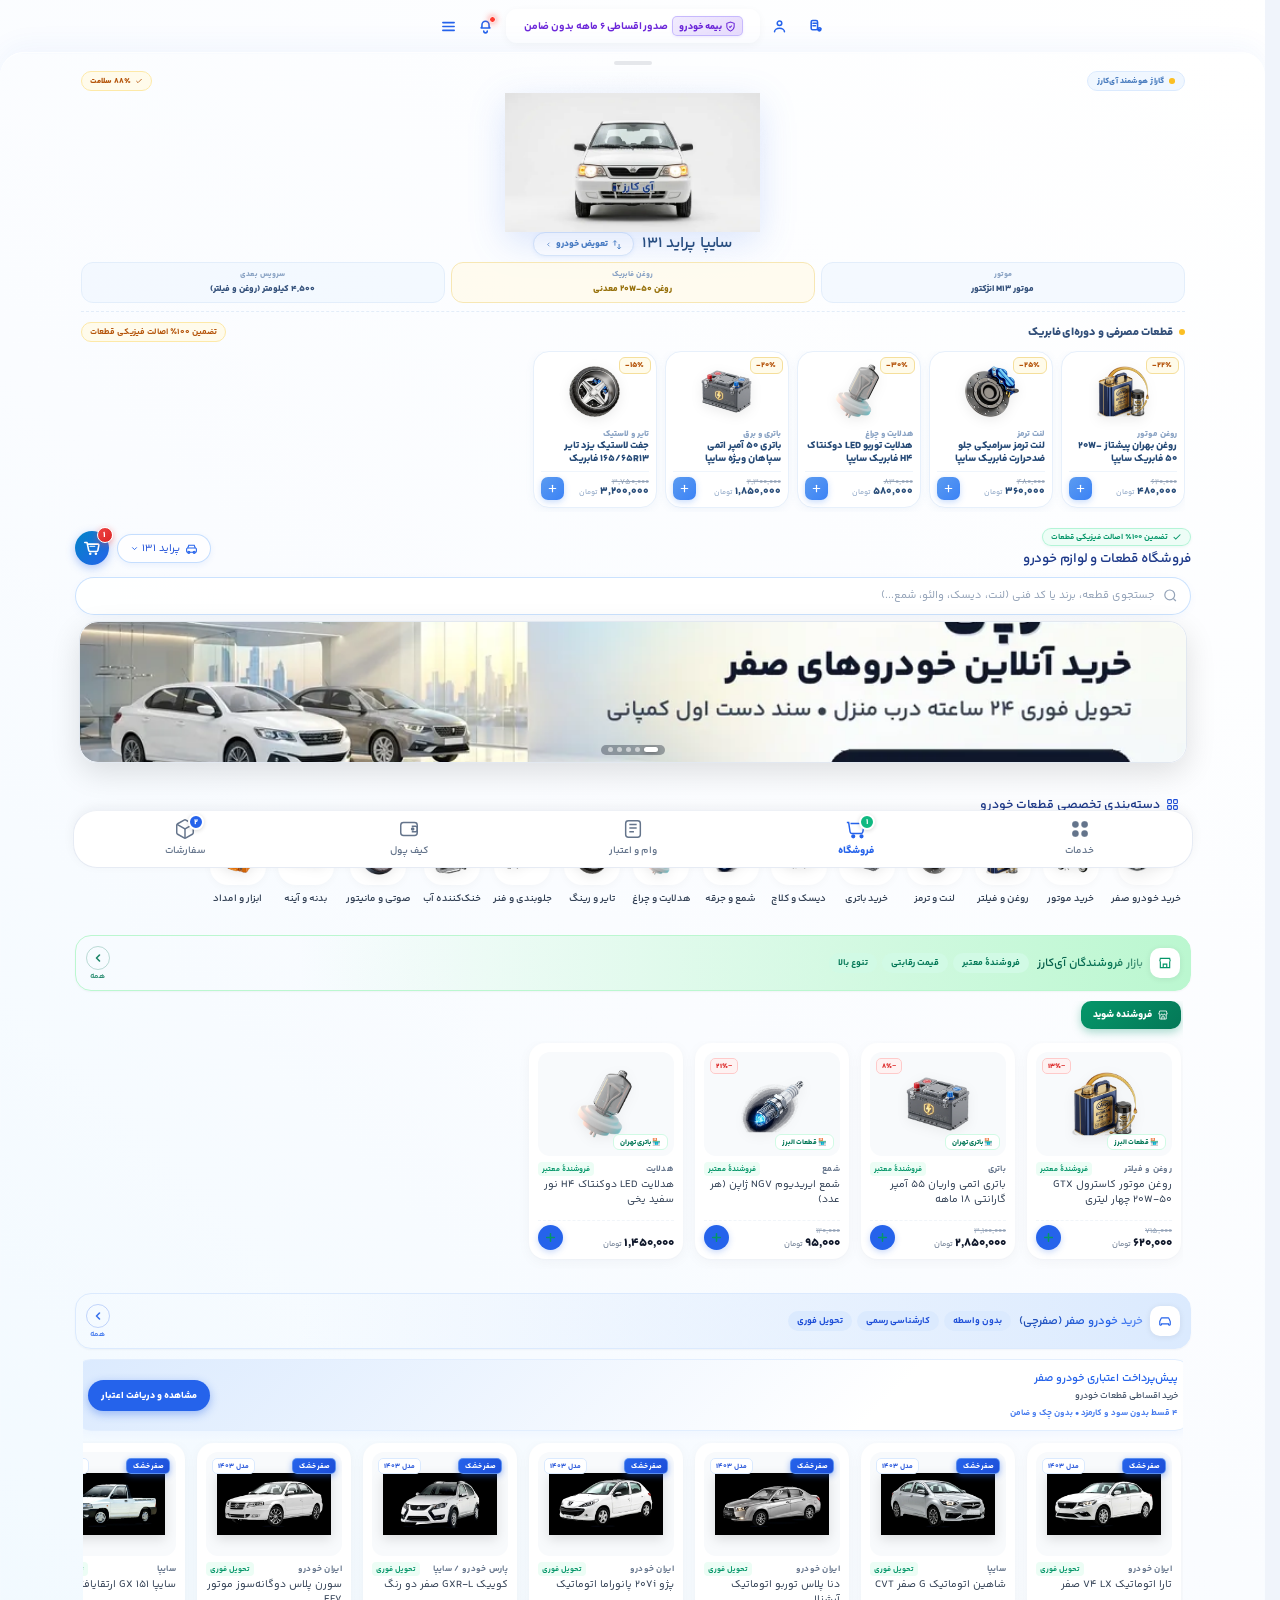
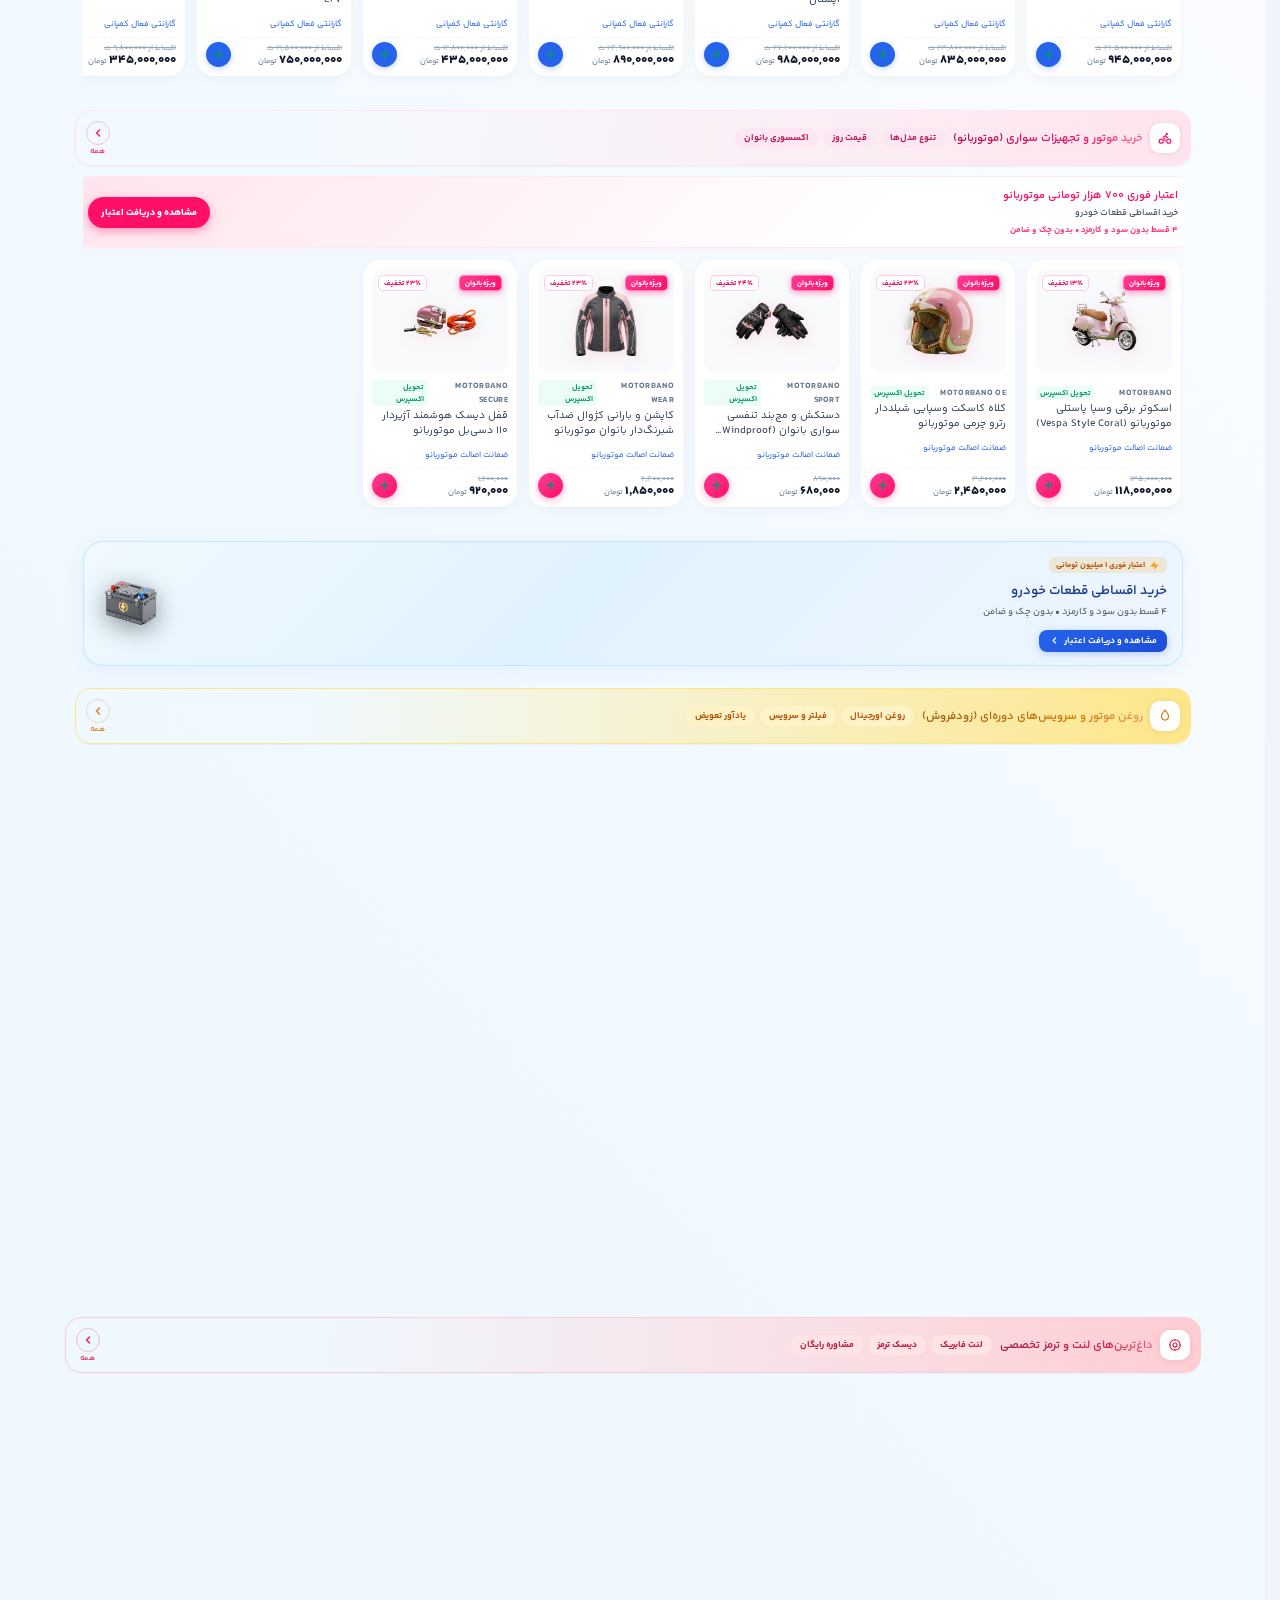
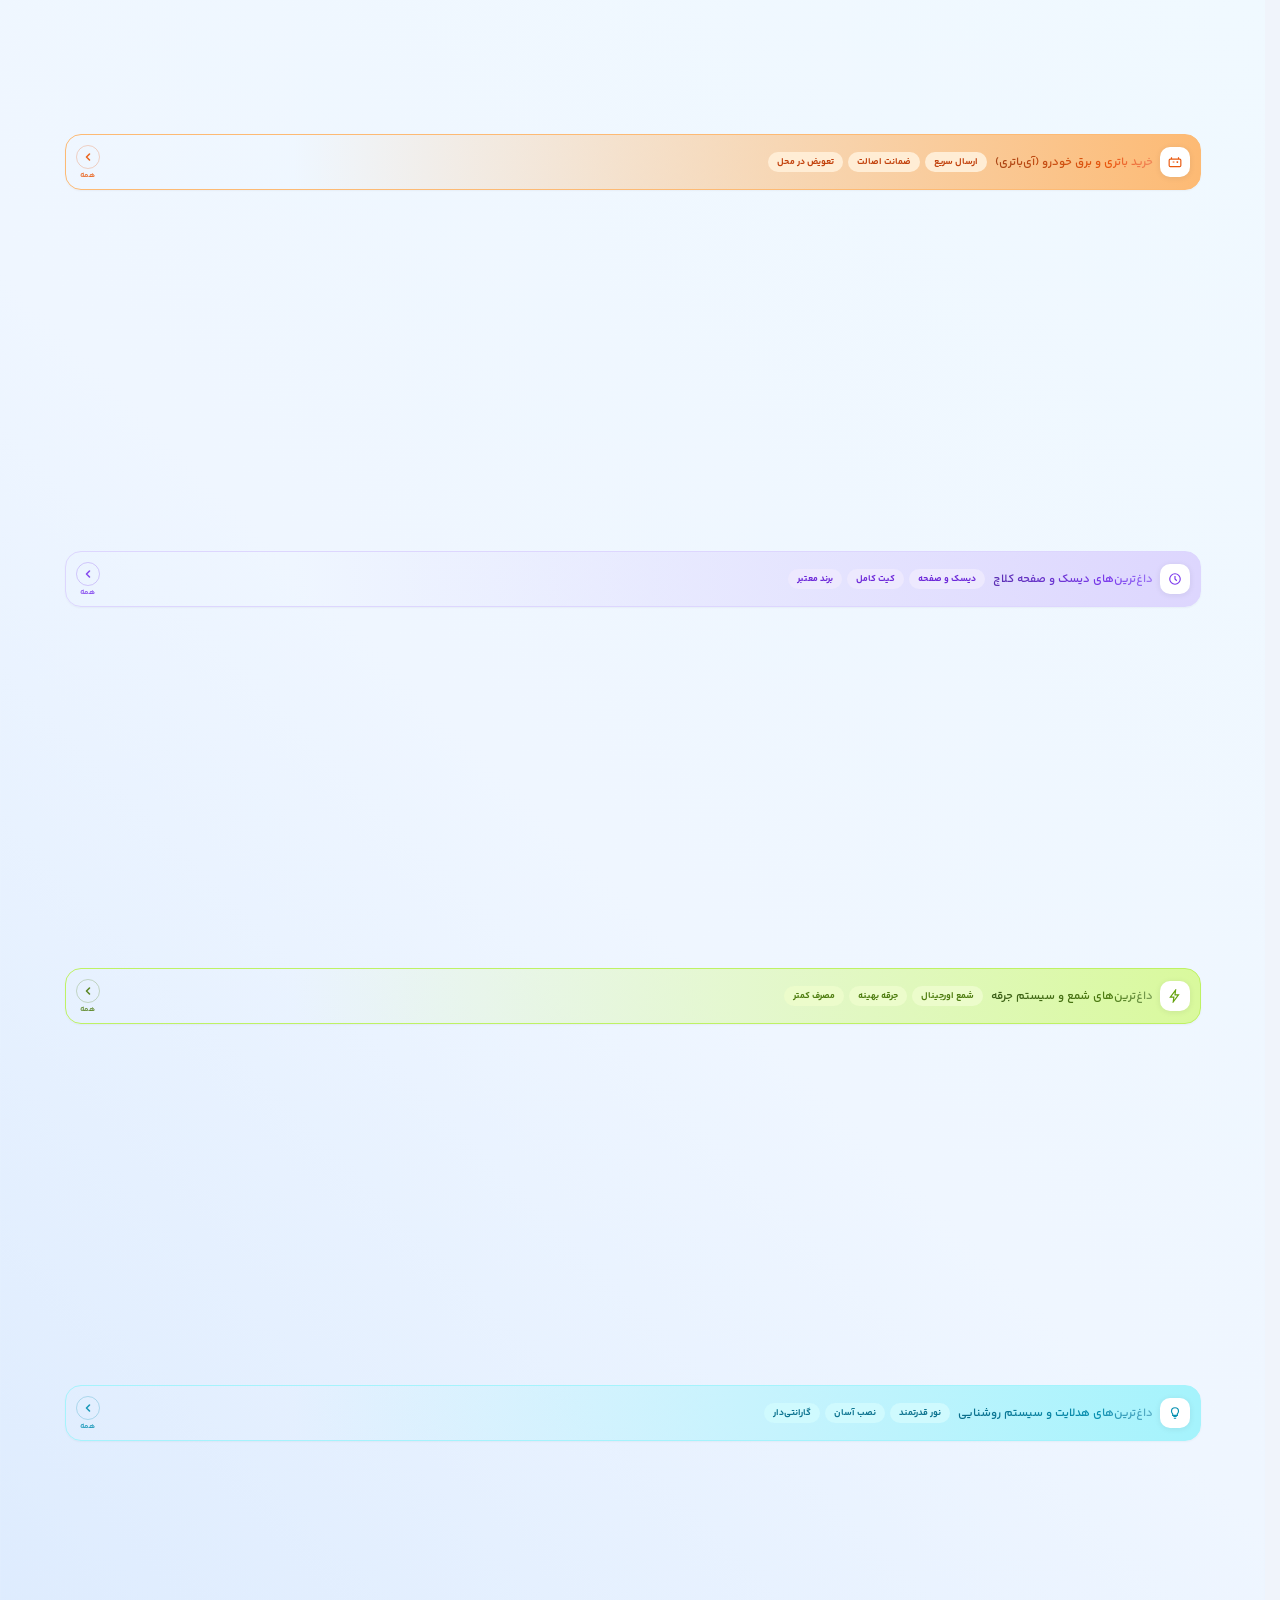
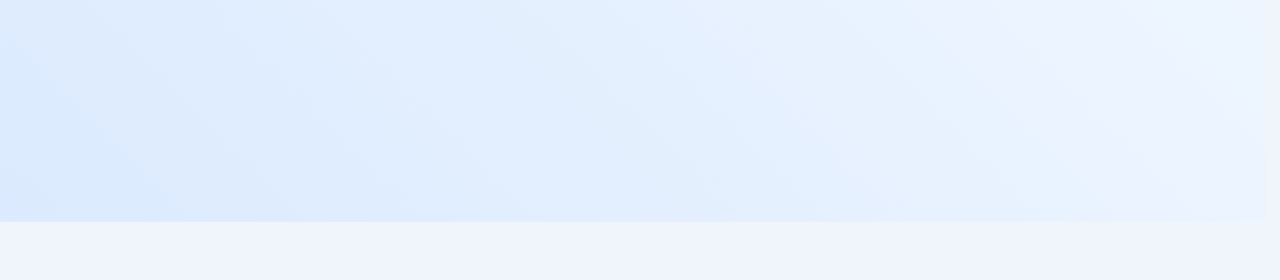
==== commit a76b5ecc: "perf v2: CSS marquee (no rAF/layout thrash), lazy-build rings+catalogs via IO, progress bar transfor" ====
--- a/index.html
+++ b/index.html
@@ -12885,6 +12885,8 @@
 .rc-cta{flex:0 0 auto;background:var(--qc);color:#FFFFFF;font-size:9.5px;font-weight:800;padding:8px 13px;border-radius:999px;border:none;cursor:pointer;white-space:nowrap;box-shadow:0 3px 10px color-mix(in srgb,var(--qc) 40%, transparent);font-family:inherit;transition:transform .2s}
 .rc-cta:active{transform:scale(.95)}
 /* ===== بهینه‌سازی عملکرد (حذف blur زنده + توقف انیمیشن خارج دید) ===== */
+@keyframes tickMove{from{transform:translateX(calc(-1 * var(--tw, 880px)))}to{transform:translateX(0)}}
+.scroll-progress{width:100%!important;transform-origin:right center;will-change:transform}
 *,*::before,*::after{backdrop-filter:none!important;-webkit-backdrop-filter:none!important}
 html .car-picker-modal,html .top-actions .icon-btn,html .header-ticker,html div.phone:not(.theme-shop-white) #headerTicker,html .phone:not(.theme-shop-white) .top-actions .icon-btn,html .phone:not(.theme-shop-white) .header-ticker,html .phone:not(.theme-shop-white) .pill.active,html .phone.theme-shop-white .ssh-car-btn,html div.phone.theme-shop-white button.ssh-car-btn,html .phone.theme-shop-white .ssh-search-bar,html div.phone.theme-shop-white div.ssh-search-bar,html .pdp-bottom-bar,html .pdp-top-nav,html .orders-modal,html .invoice-modal,html .map-modal,html .sefrechi-order-modal,html .sefrechi-story-modal{backdrop-filter:none!important;-webkit-backdrop-filter:none!important}
 .header-ticker{background:rgba(255,255,255,.22)!important}
@@ -19689,9 +19691,16 @@
 }
 
 // مقداردهی اولیه در لود صفحه
+function deferUntilNear(el, fn, margin){
+  if(!el){ fn(); return; }
+  if('IntersectionObserver' in window){
+    const io = new IntersectionObserver(es => { if(es.some(e => e.isIntersecting)){ io.disconnect(); fn(); } }, {rootMargin: margin || '900px 0px', threshold: 0});
+    io.observe(el);
+  } else { fn(); }
+}
 window.addEventListener('DOMContentLoaded', () => {
-  renderSefrechiSliderCards('all');
-  renderMotorbanoSliderCards();
+  deferUntilNear(document.getElementById('sefrechiSliderTrack'), () => renderSefrechiSliderCards('all'));
+  deferUntilNear(document.getElementById('motorbanoSliderTrack'), () => renderMotorbanoSliderCards());
   navigateTo('shop'); // باز شدن مستقیم روی فروشگاه با هماهنگی ۱۰۰٪ منوی زیرین و کشویی
   enableDragScroll();
   startShAuto();
@@ -19867,7 +19876,7 @@
 
 // Initial call on load
 window.addEventListener('DOMContentLoaded', () => {
-  renderModernShopProducts();
+  deferUntilNear(document.getElementById('shopProductsGrid'), () => renderModernShopProducts());
 });
 
 
@@ -20104,7 +20113,7 @@
 
 // Initial render
 window.addEventListener('DOMContentLoaded', () => {
-  renderAppleProducts();
+  deferUntilNear(document.getElementById('appleProductsGrid'), () => renderAppleProducts());
 });
 
 
@@ -20186,7 +20195,18 @@
   }
 
   if(tickerAnimId) cancelAnimationFrame(tickerAnimId);
-  tickerAnimId = requestAnimationFrame(stepTicker);
+  // حرکت مارکی با انیمیشن CSS (خارج از main-thread) بدون rAF دائمی
+  track.style.setProperty('--tw', singleWidth + 'px');
+  track.style.animation = 'tickMove ' + Math.max(24, Math.round(singleWidth / 49)) + 's linear infinite';
+  track.addEventListener('animationiteration', () => {
+    track.style.animationPlayState = 'paused';
+    triggerPromoCodeFlash();
+    setTimeout(() => { track.style.animationPlayState = 'running'; }, 2600);
+  });
+  tickerEl.addEventListener('mouseenter', () => { track.style.animationPlayState = 'paused'; });
+  tickerEl.addEventListener('mouseleave', () => { track.style.animationPlayState = 'running'; });
+  tickerEl.addEventListener('touchstart', () => { track.style.animationPlayState = 'paused'; }, {passive: true});
+  tickerEl.addEventListener('touchend', () => { track.style.animationPlayState = 'running'; });
 }
 
 
@@ -20729,6 +20749,14 @@
 function renderTapsiTopicCarousels(){
   const adaptedTopics = ['oil', 'lent', 'battery', 'clutch'];
   Object.keys(topicCarouselsData).forEach(topicKey => {
+    const __trk = document.getElementById('track-' + topicKey);
+    deferUntilNear(__trk && (__trk.closest('.shop-carousel-section') || __trk), () => __buildTopicCarousel(topicKey, adaptedTopics));
+  });
+  enableDragScroll();
+}
+function __buildTopicCarousel(topicKey, adaptedTopics){
+  adaptedTopics = adaptedTopics || ['oil', 'lent', 'battery', 'clutch'];
+  {
     const track = document.getElementById(`track-${topicKey}`);
     if(!track) return;
     track.innerHTML = '';
@@ -20791,9 +20819,7 @@
       `;
       track.appendChild(card);
     });
-  });
-
-  enableDragScroll();
+  }
 }
 
 function filterShopSearch(query){
@@ -20803,6 +20829,7 @@
     return;
   }
   const q = query.trim().toLowerCase();
+  Object.keys(topicCarouselsData).forEach(k => { const t = document.getElementById('track-' + k); if(t && !t.childElementCount) __buildTopicCarousel(k); });
   Object.keys(topicCarouselsData).forEach(topicKey => {
     const track = document.getElementById(`track-${topicKey}`);
     if(!track) return;
@@ -22366,7 +22393,7 @@
   };
   rd.readAsDataURL(f);
 }
-mkSeed(); renderMarketCards();
+mkSeed(); deferUntilNear(document.getElementById('marketSliderTrack'), renderMarketCards);
 </script>
 <script>
 function mkFitFlow(){document.querySelectorAll('.ring-ad-tx').forEach(tx=>{const ch=tx.querySelector('.ring-ad-chips');if(!ch)return;const d=ch.scrollWidth-ch.clientWidth;if(d>2){ch.style.setProperty('--slide',d+'px');ch.classList.add('flow')}else{ch.classList.remove('flow')}})}
@@ -22379,7 +22406,7 @@
   function upd(){
     const y = window.scrollY;
     const max = document.documentElement.scrollHeight - window.innerHeight;
-    if(prog) prog.style.width = (max>0 ? (y/max)*100 : 0) + '%';
+    if(prog) prog.style.transform = 'scaleX(' + (max>0 ? (y/max) : 0) + ')';
     if(toTop) toTop.classList.toggle('show', y > 600);
     lastY = y; ticking = false;
   }
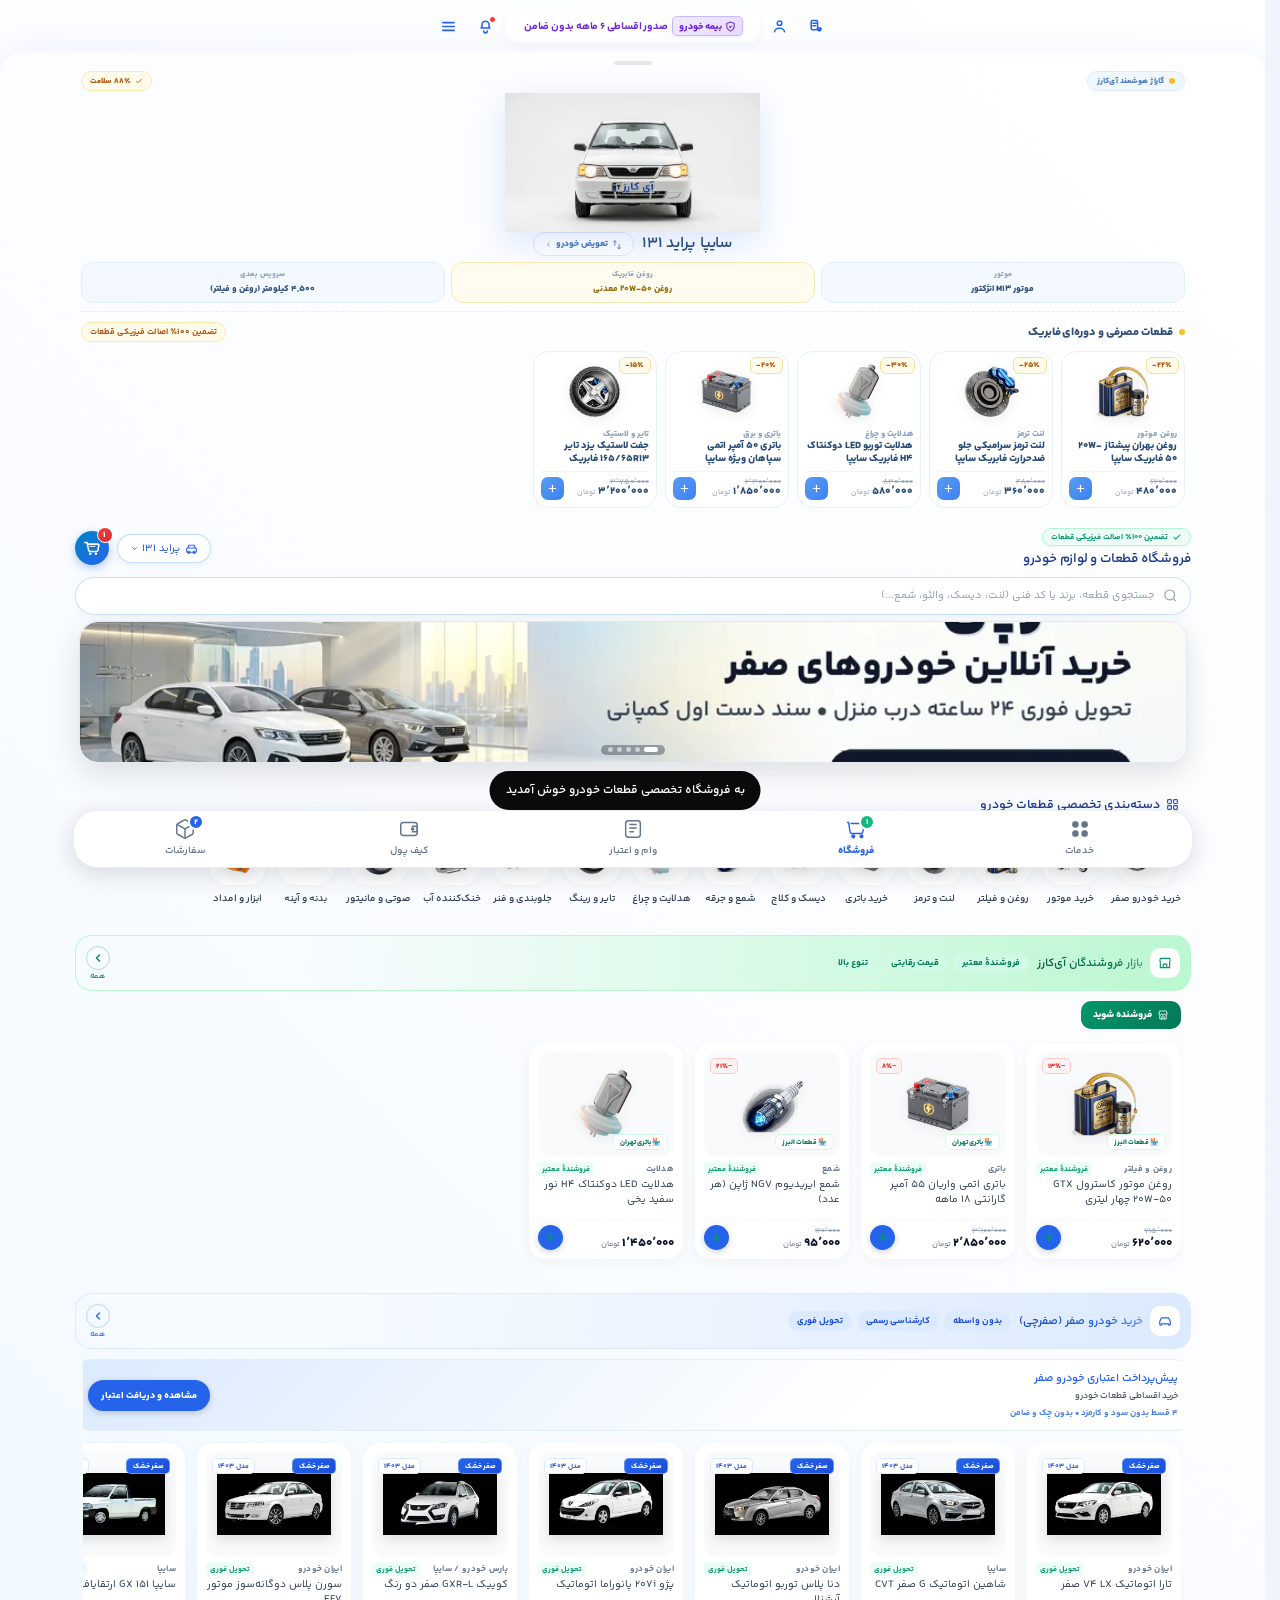
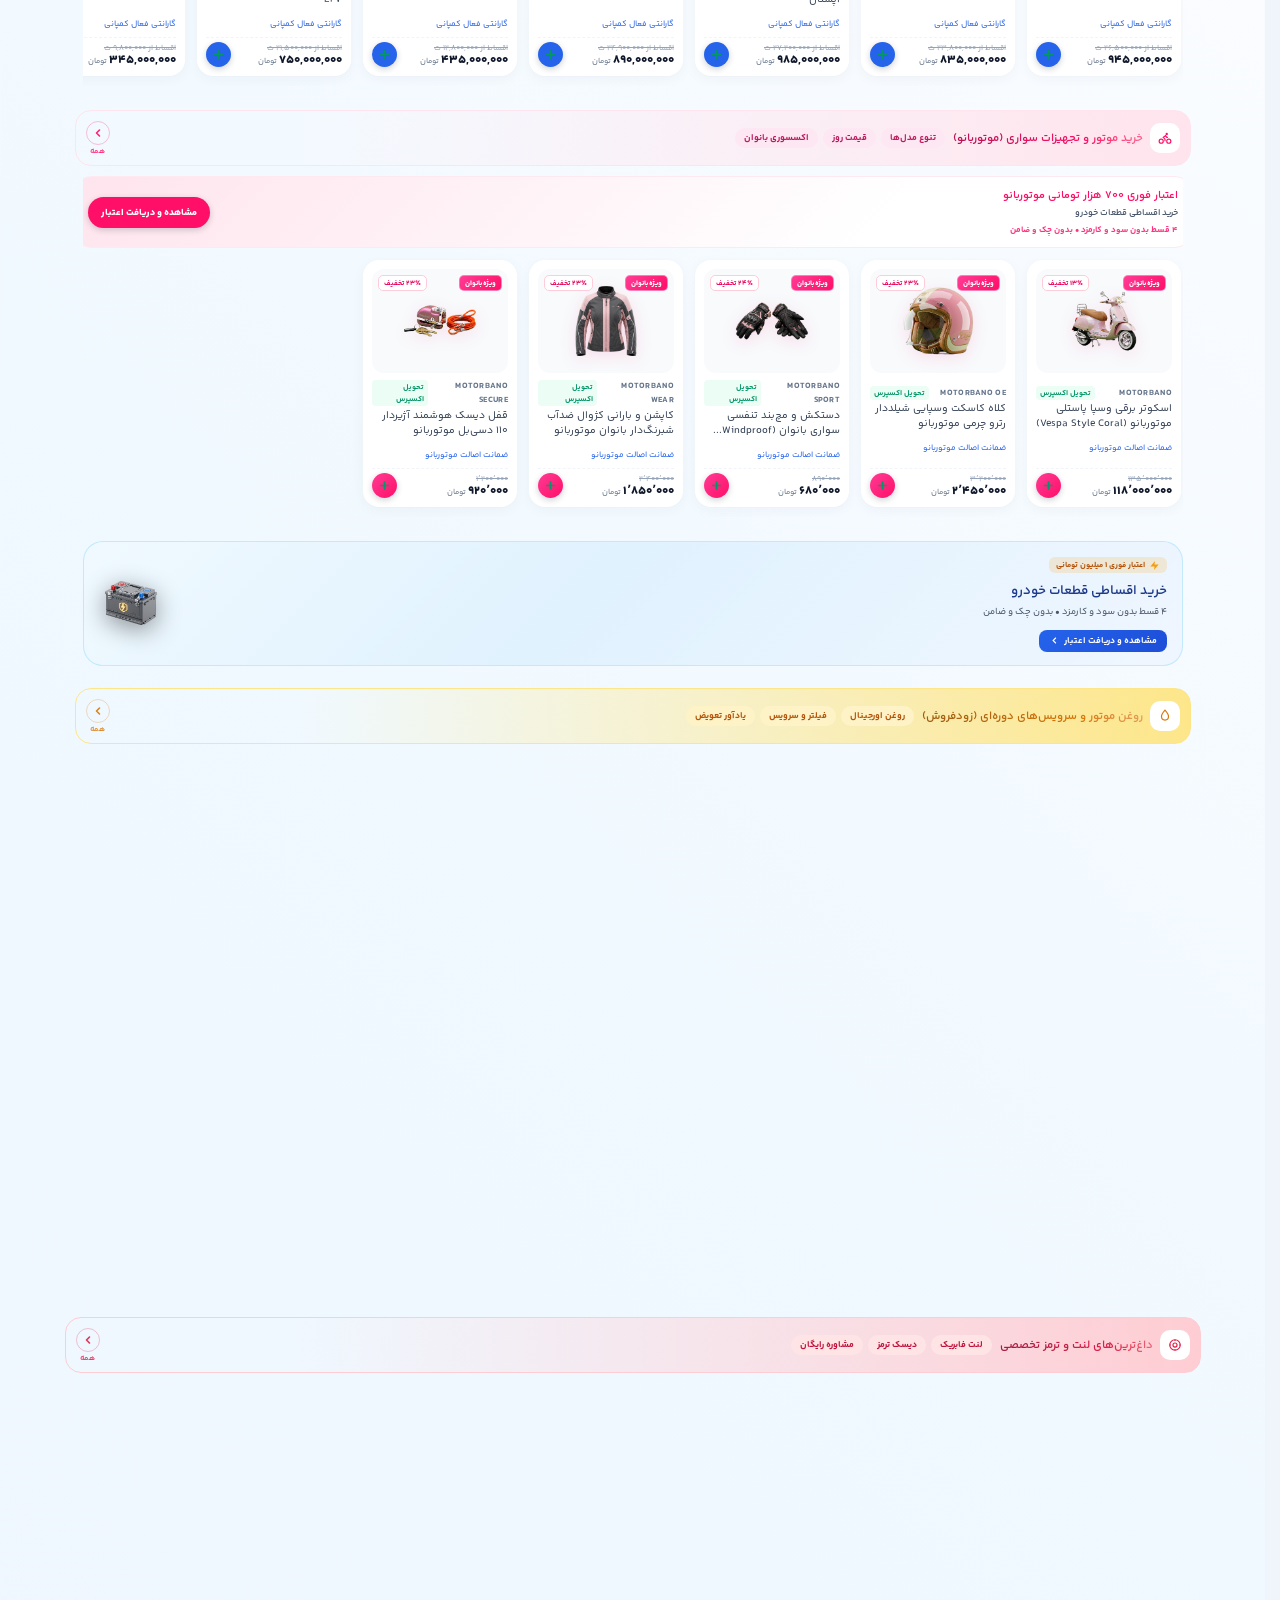
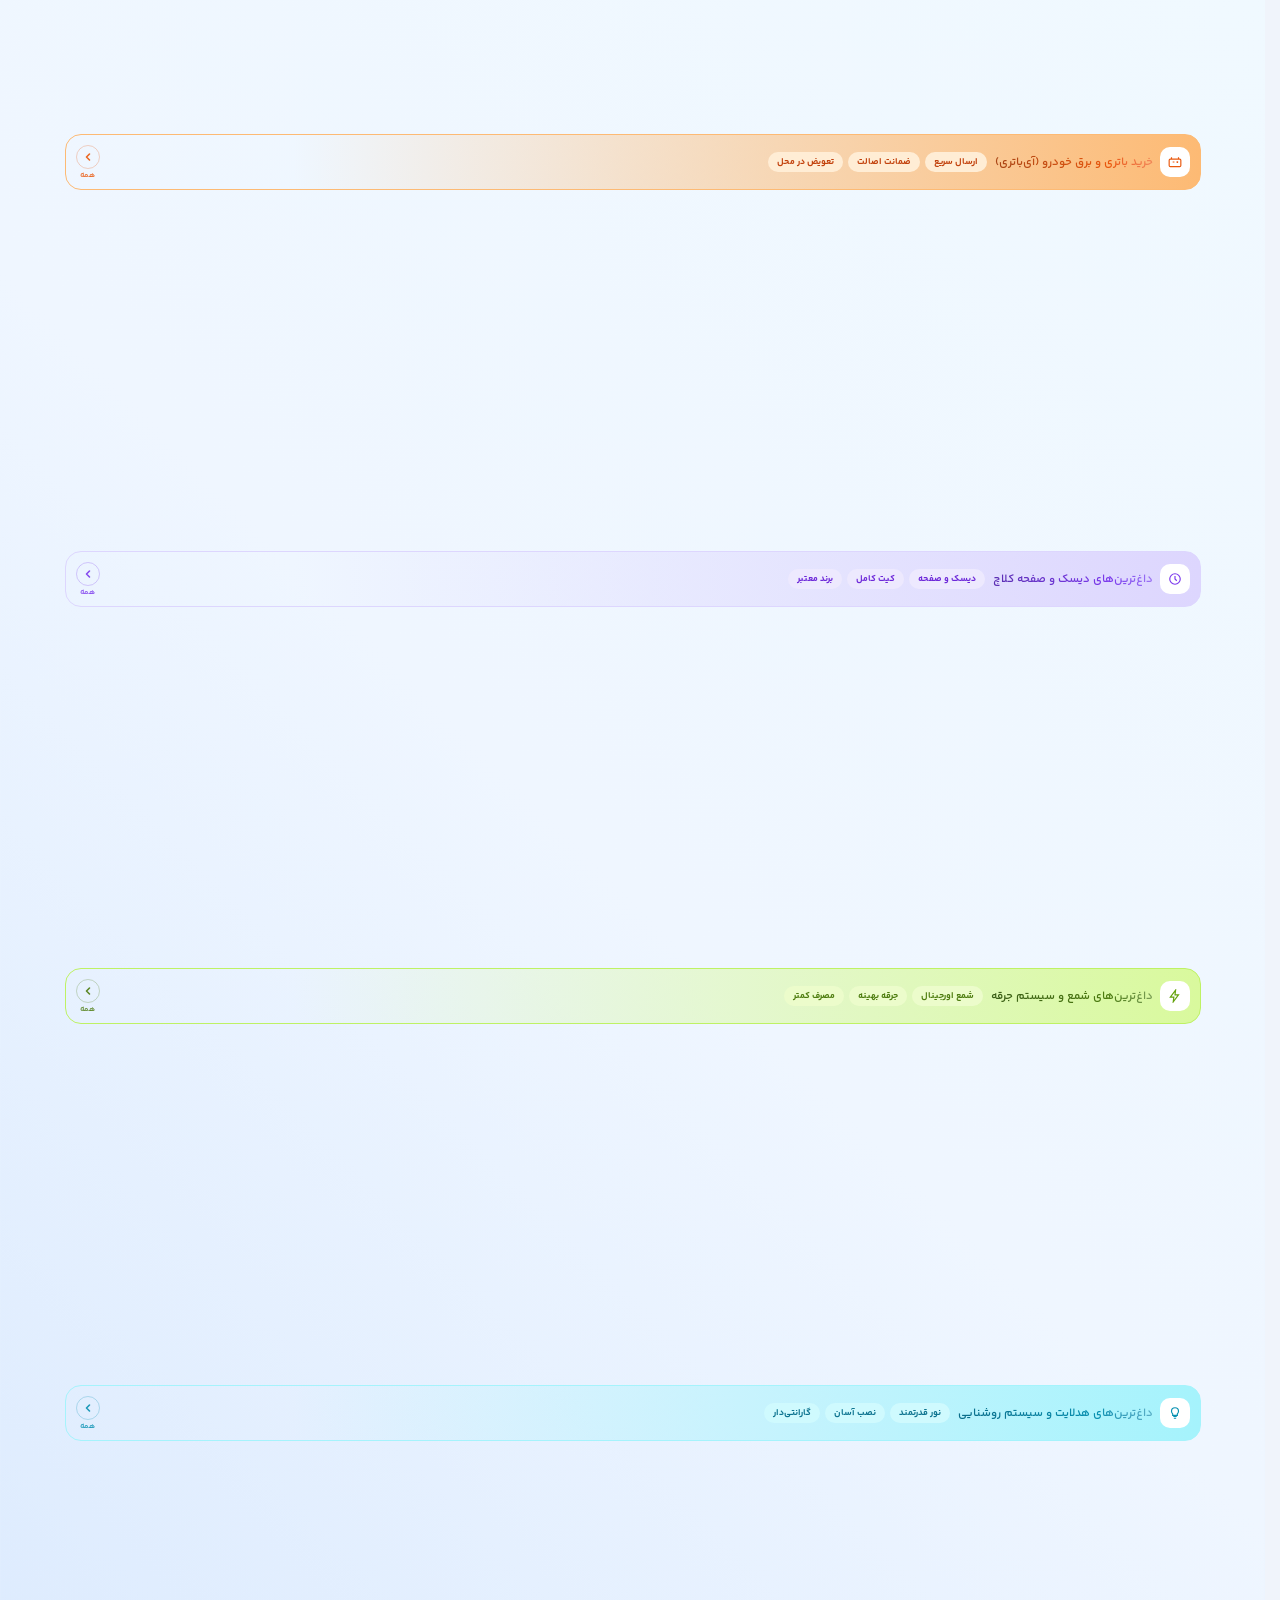
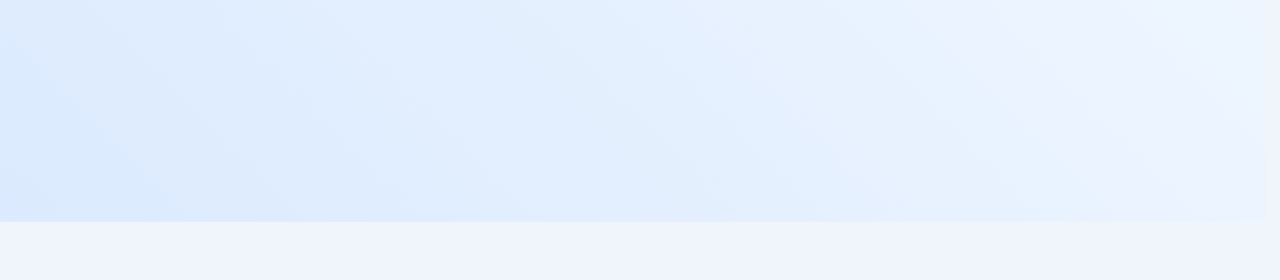
==== commit 326e33d4: "perf v3: split html into styles.css+app.js (cacheable), subset 4 font weights, auto lite-mode for lo" ====
--- a/index.html
+++ b/index.html
@@ -10,12918 +10,7 @@
   <link rel="apple-touch-icon" href="i-minimal.png">
   <link rel="manifest" href="manifest.json">
 <title>آی کارز - iCARZ | دقیقا مثل عکس ۱</title>
-<style>
-@font-face{font-family:'YekanBakhFaNum';src:url('fonts/YekanBakhFaNum-Thin.otf') format('opentype');font-weight:100;font-display:swap}
-@font-face{font-family:'YekanBakhFaNum';src:url('fonts/YekanBakhFaNum-Light.otf') format('opentype');font-weight:300;font-display:swap}
-@font-face{font-family:'YekanBakhFaNum';src:url('fonts/YekanBakhFaNum-Regular.otf') format('opentype');font-weight:400;font-display:swap}
-@font-face{font-family:'YekanBakhFaNum';src:url('fonts/YekanBakhFaNum-SemiBold.otf') format('opentype');font-weight:600;font-display:swap}
-@font-face{font-family:'YekanBakhFaNum';src:url('fonts/YekanBakhFaNum-Bold.otf') format('opentype');font-weight:700;font-display:swap}
-@font-face{font-family:'YekanBakhFaNum';src:url('fonts/YekanBakhFaNum-ExtraBold.otf') format('opentype');font-weight:800;font-display:swap}
-*{margin:0;padding:0;box-sizing:border-box;font-family:'YekanBakhFaNum',sans-serif;-webkit-tap-highlight-color:transparent}
-body{background:#eef1f6;display:flex;justify-content:center;padding:20px 0;min-height:100vh}
-.phone{width:100%;max-width:100%;min-height:100vh;background:linear-gradient(135deg, #4354A4 0%, #306E82 50%, #2A6658 100%);border-radius:0;overflow:hidden;position:relative;box-shadow:none;display:flex;flex-direction:column}
-.status-bar{height:36px;display:flex;justify-content:space-between;align-items:center;padding:0 22px;color:#1E293B;font-size:15px;font-weight:500;direction:ltr;z-index:2}
-.battery{border:1.5px solid rgba(255,255,255,.9);border-radius:8px;padding:1px 6px;font-size:11px;display:flex;align-items:center;position:relative}
-.battery::after{content:'';width:2px;height:6px;background:rgba(255,255,255,.9);position:absolute;right:-4px;border-radius:0 2px 2px 0}
-.top-actions{height:52px;display:flex;justify-content:space-between;align-items:center;padding:0 16px;direction:ltr;z-index:2}
-.top-actions .group{display:flex;align-items:center;gap:12px}
-.icon-btn{width:36px;height:36px;display:flex;align-items:center;justify-content:center;color:rgba(255,255,255,.9);cursor:pointer;border-radius:11px;transition:.22s cubic-bezier(.2,.8,.2,1);background:transparent;border:none;box-shadow:none}
-.icon-btn:active{transform:scale(.88)}
-.icon-btn:hover{color:white;transform:translateY(-1px)}
-.icon-btn svg{width:24px;height:24px;stroke:currentColor;fill:none;stroke-width:1.5;stroke-linecap:round;stroke-linejoin:round;transition:.22s}
-.icon-btn:hover svg{stroke-width:1.8;filter:drop-shadow(0 1px 6px rgba(255,255,255,.35))}
-
-.notif-dot{position:relative}
-.notif-dot::after{display:none!important}
-.notif-dot .slash{position:absolute;width:2.2px;height:26px;background:#FF3B30;border-radius:2px;transform:rotate(38deg);opacity:0;transition:.25s cubic-bezier(.2,.8,.2,1);pointer-events:none;top:50%;left:50%;margin-top:-13px;margin-left:-1px;box-shadow:0 0 8px rgba(255,59,48,.5)}
-.notif-dot.disabled .slash{opacity:1}
-.notif-dot.enabled .slash{opacity:0;transform:rotate(38deg) scale(0.6)}
-.notif-dot.disabled{opacity:.85!important}
-.notif-dot.enabled{opacity:1!important}
-.notif-dot.disabled svg{opacity:.6}
-
-
-
-
-.notif-dot{position:relative}
-.notif-dot::after{content:'';position:absolute;top:4px;right:4px;width:6px;height:6px;background:#FF3B30;border-radius:50%;box-shadow:0 0 0 2px rgba(122,140,255,.6), 0 0 8px #FF3B30}
-
-.notif-dot{position:relative}
-.notif-dot::after{display:none!important}
-.notif-dot .slash{position:absolute;width:2.2px;height:26px;background:#FF3B30;border-radius:2px;transform:rotate(38deg);opacity:0;transition:.25s cubic-bezier(.2,.8,.2,1);pointer-events:none;top:50%;left:50%;margin-top:-13px;margin-left:-1px;box-shadow:0 0 8px rgba(255,59,48,.5)}
-.notif-dot.disabled .slash{opacity:1}
-.notif-dot.enabled .slash{opacity:0;transform:rotate(38deg) scale(0.6)}
-.notif-dot.disabled{opacity:.85!important}
-.notif-dot.enabled{opacity:1!important}
-.notif-dot.disabled svg{opacity:.6}
-
-
-
-
-.notif-dot{position:relative}
-.notif-dot::after{content:'';position:absolute;top:3px;right:3px;width:8px;height:8px;background:#FF3B30;border-radius:50%;border:2px solid #7A8EFF}
-.pill-nav{display:flex;justify-content:center;align-items:center;gap:22px;margin:6px 0 4px;z-index:2}
-.pill{font-size:12.5px;color:rgba(255,255,255,.6);display:flex;align-items:center;gap:5px;cursor:pointer;padding:4px 10px;border-radius:20px;transition:.2s}
-.pill.active{color:white;font-weight:700;background:rgba(255,255,255,.18);backdrop-filter:blur(8px)}
-.pill svg{width:16px;height:16px;stroke:white;fill:none;stroke-width:1.6;opacity:.8}
-.carousel-nav{display:flex;justify-content:space-between;align-items:center;padding:14px 14px 6px;color:white;z-index:2}
-.arrow{width:28px;height:28px;display:flex;align-items:center;justify-content:center;opacity:.9;cursor:pointer;border-radius:50%;transition:.2s;font-size:22px}
-.arrow:active{background:rgba(255,255,255,.18)}
-.dots{display:flex;gap:6px;align-items:center}
-.dot{width:7px;height:7px;border-radius:50%;background:rgba(255,255,255,.4);transition:.2s}
-.dot.active{background:white;width:9px;height:9px}
-/* ==================== CAROUSEL NAV & IN-PLACE PIXEL WALLET DISPLAY ==================== */
-.carousel-nav{display:flex;justify-content:space-between;align-items:center;padding:12px 14px 4px;color:white;z-index:2;position:relative}
-.arrow{width:28px;height:28px;display:flex;align-items:center;justify-content:center;opacity:.9;cursor:pointer;border-radius:50%;transition:.2s;font-size:22px;user-select:none}
-.arrow:hover{opacity:1;transform:scale(1.1)}
-.arrow:active{transform:scale(.92)}
-
-.dots{display:flex;gap:7px;align-items:center}
-.dot{width:7px;height:7px;border-radius:50%;background:rgba(255,255,255,.45);transition:all .25s ease;cursor:pointer}
-.dot.active{width:20px;border-radius:10px;background:white}
-
-/* نمایش موجودی بزرگ، تمیز و کامپیوتری به فارسی و رنگ سفید */
-.wallet-balance-center{display:inline-flex;align-items:baseline;justify-content:center;gap:4px;color:#FFFFFF;cursor:pointer;direction:rtl;user-select:none;animation:fadeInBigNum .22s cubic-bezier(.16,1,.3,1)}
-.wallet-balance-center:active{transform:scale(.97)}
-@keyframes fadeInBigNum{from{opacity:0;transform:scale(.92)}to{opacity:1;transform:scale(1)}}
-
-.wb-amount{font-family:'YekanBakhFaNum',sans-serif;font-size:24px;font-weight:900;color:#FFFFFF;letter-spacing:-.5px;line-height:1;text-shadow:0 2px 12px rgba(0,0,0,.22),0 0 20px rgba(255,255,255,.25)}
-.wb-unit{font-family:'YekanBakhFaNum',sans-serif;font-size:11.5px;font-weight:700;color:rgba(255,255,255,.88);text-shadow:0 1px 4px rgba(0,0,0,.2)}
-
-
-.details-link{display:flex;justify-content:center;align-items:center;gap:6px;color:white;font-size:13px;font-weight:600;padding:4px 0 16px;opacity:.95;z-index:2;cursor:pointer;transition:all .2s ease}
-.details-link:hover{opacity:1}
-.details-link:hover .d-arr{transform:translateX(-3px)}
-.d-arr{transition:transform .2s ease;font-size:13px}
-
-.sheet{background:white;border-radius:32px 32px 0 0;flex:1;padding:10px 12px 0;position:relative;box-shadow:0 -4px 24px rgba(0,0,0,.08);z-index:2;display:flex;flex-direction:column}
-.handle{width:38px;height:4px;background:#E5E7EB;border-radius:10px;margin:4px auto 14px}
-.sheet-content{flex:1;overflow-y:auto;scrollbar-width:none;max-height:680px}
-.sheet-content::-webkit-scrollbar{display:none}
-.grid{display:grid;grid-template-columns:repeat(4,1fr);gap:14px 8px;margin-bottom:8px}
-.menu-item{display:flex;flex-direction:column;align-items:center;gap:7px;padding:4px 2px;cursor:pointer;position:relative;transition:transform .15s cubic-bezier(.2,.8,.2,1)}
-.menu-item:active{transform:scale(1.045)}
-.icon-box{width:56px;height:56px;border-radius:16px;display:flex;align-items:center;justify-content:center;position:relative;overflow:visible;border:none}
-.icon-box img{width:50px;height:50px;object-fit:contain;display:block}
-.label{font-size:10.5px;color:#374151;font-weight:400;text-align:center;line-height:1.25;white-space:nowrap}
-.ib-tire{background:linear-gradient(145deg,#D0E4FE 0%,#B4D3FD 45%,#CEF2FE 100%);box-shadow:inset 0 1.5px 1px rgba(255,255,255,.95),0 6px 14px -3px rgba(59,130,246,.16)}
-.ib-battery{background:linear-gradient(145deg,#FFE2B3 0%,#FFCE85 45%,#FFEBB8 100%);box-shadow:inset 0 1.5px 1px rgba(255,255,255,.95),0 6px 14px -3px rgba(245,158,11,.18)}
-.ib-oil{background:linear-gradient(145deg,#EAD9FF 0%,#D5B8FE 45%,#E5CDFD 100%);box-shadow:inset 0 1.5px 1px rgba(255,255,255,.95),0 6px 14px -3px rgba(147,51,234,.16)}
-.ib-carwash{background:linear-gradient(145deg,#BAF8F3 0%,#8CF0E7 45%,#B5F1FE 100%);box-shadow:inset 0 1.5px 1px rgba(255,255,255,.95),0 6px 14px -3px rgba(20,184,166,.18)}
-.ib-gas{background:linear-gradient(145deg,#FFD3DC 0%,#FFADC0 45%,#FFCCD8 100%);box-shadow:inset 0 1.5px 1px rgba(255,255,255,.95),0 6px 14px -3px rgba(244,63,94,.16)}
-.ib-police{background:linear-gradient(145deg,#CEE0FE 0%,#A9C7FE 45%,#C5E5FF 100%);box-shadow:inset 0 1.5px 1px rgba(255,255,255,.95),0 6px 14px -3px rgba(37,99,235,.18)}
-.ib-insurance-body{background:linear-gradient(145deg,#BAF6D4 0%,#96EEC0 45%,#B8EBF2 100%);box-shadow:inset 0 1.5px 1px rgba(255,255,255,.95),0 6px 14px -3px rgba(35,180,115,.15)}
-.ib-insurance-third{background:linear-gradient(145deg,#EBD5FE 0%,#D3ABFD 45%,#E1BFFD 100%);box-shadow:inset 0 1.5px 1px rgba(255,255,255,.95),0 6px 14px -3px rgba(168,85,247,.16)}
-.ib-inspection{background:linear-gradient(145deg,#DDF7AA 0%,#C2F27E 45%,#D8F8BD 100%);box-shadow:inset 0 1.5px 1px rgba(255,255,255,.95),0 6px 14px -3px rgba(101,163,13,.18)}
-.ib-toll{background:linear-gradient(145deg,#C2E8FE 0%,#9BDBFE 45%,#B9F4FE 100%);box-shadow:inset 0 1.5px 1px rgba(255,255,255,.95),0 6px 14px -3px rgba(14,165,233,.18)}
-.ib-transfer{background:linear-gradient(145deg,#BFF3EB 0%,#94EAE0 45%,#B8F6EB 100%);box-shadow:inset 0 1.5px 1px rgba(255,255,255,.95),0 6px 14px -3px rgba(13,148,136,.16)}
-.ib-emergency{background:linear-gradient(145deg,#FFE1B8 0%,#FFC685 45%,#FFE4C2 100%);box-shadow:inset 0 1.5px 1px rgba(255,255,255,.95),0 6px 14px -3px rgba(234,88,12,.18)}
-.badge-new{position:absolute;top:-6px;right:-6px;background:#2A5BFF;color:white;font-size:9px;font-weight:800;padding:2px 6px;border-radius:20px;border:2px solid white;box-shadow:0 2px 6px rgba(42,91,255,.3);z-index:2}
-.badge-discount{position:absolute;top:-6px;right:-6px;background:#FF3B30;color:white;font-size:9px;font-weight:800;padding:2px 6px;border-radius:20px;border:2px solid white;z-index:2}
-.badge-blue{position:absolute;top:-6px;right:-6px;width:22px;height:22px;background:#DBE4FF;border-radius:50%;display:flex;align-items:center;justify-content:center;border:2px solid white;z-index:2}
-.badge-blue svg{width:12px;height:12px;stroke:#2A5BFF;fill:none;stroke-width:1.8}
-
-/* ==================== SLEEK HEADER TICKER (NO BLACK BG, DYNAMIC CYCLE) ==================== */
-.header-ticker{flex:1;max-width:205px;height:36px;margin:0 6px;position:relative;border-radius:13px;background:rgba(255,255,255,.14);backdrop-filter:blur(10px);-webkit-backdrop-filter:blur(10px);border:1px solid rgba(255,255,255,.28);box-shadow:0 4px 14px rgba(0,0,0,.08),inset 0 1px 1px rgba(255,255,255,.35);cursor:pointer;user-select:none;display:flex;align-items:center;overflow:hidden;transition:transform .15s ease,background .2s ease}
-.header-ticker:active{transform:scale(.97)}
-.header-ticker:hover{background:rgba(255,255,255,.2)}
-.ticker-live-dot{position:absolute;left:8px;top:50%;transform:translateY(-50%);width:5px;height:5px;border-radius:50%;background:#00E676;box-shadow:0 0 6px #00E676,0 0 12px rgba(0,230,118,.9);pointer-events:none;z-index:3;animation:ledPulse 1.2s ease-in-out infinite alternate}
-@keyframes ledPulse{0%{opacity:.4;transform:scale(.85)}100%{opacity:1;transform:scale(1.15)}}
-.ticker-track-wrap{width:100%;height:100%;position:relative;overflow:hidden;padding-left:6px;display:flex;align-items:center;direction:ltr;-webkit-mask-image:linear-gradient(90deg,transparent 0%,black 14px,black calc(100% - 10px),transparent 100%);mask-image:linear-gradient(90deg,transparent 0%,black 14px,black calc(100% - 10px),transparent 100%);transition:opacity .35s ease}
-.ticker-track{display:flex;align-items:center;white-space:nowrap;width:max-content;direction:ltr;will-change:transform}
-.ticker-content{display:flex;align-items:center;gap:7px;padding:0 8px;direction:rtl;flex-shrink:0}
-.ticker-txt{font-family:'YekanBakhFaNum',sans-serif;font-size:11.5px;font-weight:700;color:#FFF;text-shadow:0 1px 3px rgba(0,0,0,.28);letter-spacing:-.2px}
-.ticker-sep{color:rgba(255,255,255,.55);font-size:10px;margin:0 2px}
-.ticker-badge{padding:1.5px 6px;border-radius:6px;font-family:'YekanBakhFaNum',sans-serif;font-size:9.5px;font-weight:800;letter-spacing:-.2px;box-shadow:0 1px 3px rgba(0,0,0,.15);white-space:nowrap}
-.ticker-badge.ibatri{background:#FFB300;color:#1A1500}
-.ticker-badge.sefrchi{background:linear-gradient(135deg,#7C4DFF 0%,#651FFF 100%);color:#FFF}
-.ticker-badge.icarwash{background:#00E5FF;color:#00222A}
-.ticker-badge.ibimeh{background:#00E676;color:#002910}
-.ticker-badge.icarz{background:linear-gradient(135deg,#FF1744 0%,#FF5252 100%);color:#FFF}
-
-/* Wrap for blinking promo code (VIP Golden Neon Look - Strictly Bounded Inside Box) */
-.header-ticker.show-flash{background:linear-gradient(90deg,rgba(255,23,68,.28) 0%,rgba(255,179,0,.34) 50%,rgba(255,23,68,.28) 100%)!important;border:1px solid rgba(255,220,80,.8)!important;box-shadow:0 3px 12px rgba(255,180,0,.35),inset 0 1px 1px rgba(255,255,255,.45)!important}
-.header-ticker.show-flash .ticker-live-dot{background:#FFE814;box-shadow:0 0 5px #FFE814,0 0 10px rgba(255,232,20,.9)}
-.ticker-flash-wrap{position:absolute;inset:0;display:flex;align-items:center;justify-content:center;opacity:0;pointer-events:none;transition:opacity .3s ease;z-index:2;overflow:hidden;box-sizing:border-box}
-.header-ticker.show-flash .ticker-track-wrap{opacity:0;pointer-events:none}
-.header-ticker.show-flash .ticker-flash-wrap{opacity:1;pointer-events:auto}
-.tf-card{width:100%;height:100%;display:flex;align-items:center;justify-content:space-between;padding:0 5px 0 16px;box-sizing:border-box;direction:rtl;gap:3px;max-width:100%;max-height:100%}
-.tf-badge{display:inline-flex;align-items:center;background:linear-gradient(135deg,#FF1744 0%,#FF5252 100%);color:#FFF;font-size:8.5px;font-weight:800;padding:1.5px 5px;border-radius:5px;border:1px solid rgba(255,255,255,.35);box-shadow:0 1px 3px rgba(255,23,68,.35);white-space:nowrap;letter-spacing:-.2px;flex-shrink:0}
-.tf-code{font-family:'YekanBakhFaNum',-apple-system,sans-serif;font-size:12px;font-weight:900;color:#FFE814;letter-spacing:.5px;text-shadow:0 0 6px rgba(255,232,20,.8),0 0 12px rgba(255,23,68,.5),0 1px 2px rgba(0,0,0,.5);white-space:nowrap;text-align:center;flex-shrink:0}
-.tf-copy-btn{display:inline-flex;align-items:center;gap:2.5px;background:rgba(255,255,255,.94);color:#1A1A1A;font-size:8.5px;font-weight:800;padding:1.5px 6px;border-radius:8px;box-shadow:0 1px 4px rgba(0,0,0,.18);white-space:nowrap;flex-shrink:0;transition:transform .15s ease,background .15s ease}
-.header-ticker:active .tf-copy-btn{transform:scale(.92);background:#FFE814}
-
-/* Pulsing: strictly stays within bounds, max scale is 1.0 */
-.header-ticker.blinking .tf-card{animation:promoVipPulse .55s ease-in-out infinite alternate;transform-origin:center center}
-@keyframes promoVipPulse{
-  0%{transform:scale(.93);filter:brightness(.95) drop-shadow(0 0 2px rgba(255,215,0,.4))}
-  100%{transform:scale(1);filter:brightness(1.2) drop-shadow(0 0 6px rgba(255,232,20,.85))}
-}
-
-
-/* ==================== BELOVED 6-INSTALLMENT BANNER (SEQUENTIAL LIGHT-UP + FINAL PAUSE) ==================== */
-.banner{margin:14px 4px;border-radius:18px;padding:14px 14px 12px;display:flex;align-items:center;justify-content:space-between;position:relative;overflow:hidden;color:white;min-height:98px;cursor:pointer;background:linear-gradient(100deg,#2A5BFF 0%,#3A6FFF 100%);box-shadow:0 6px 20px rgba(42,91,255,.24);transition:transform .2s ease,box-shadow .2s ease}
-.banner:hover{transform:translateY(-1px);box-shadow:0 8px 24px rgba(42,91,255,.32)}
-.banner-right{flex:1;position:relative;z-index:2}
-.banner-title{font-size:14.5px;font-weight:800;line-height:1.3;margin-bottom:2px}
-.banner-sub{font-size:11px;opacity:.9;margin-bottom:10px}
-.banner-btn{background:white;color:#2A5BFF;border:none;border-radius:20px;padding:5px 14px;font-size:11.5px;font-weight:700;box-shadow:0 2px 8px rgba(0,0,0,.15);cursor:pointer;transition:transform .15s ease}
-.banner-btn:active{transform:scale(.95)}
-
-.banner-left{position:relative;z-index:2;display:flex;align-items:flex-end;gap:8px}
-.big-6{font-size:72px;font-weight:900;line-height:.9;color:rgba(255,255,255,.18);position:absolute;left:8px;top:-6px;transform:perspective(300px) rotateY(-18deg);pointer-events:none;user-select:none}
-
-.cal-row{display:flex;align-items:flex-end;gap:3.5px;margin-top:28px;direction:rtl;position:relative;z-index:3}
-.cal-item{width:24px;height:26px;border-radius:6px;font-weight:800;font-size:11.5px;display:flex;align-items:center;justify-content:center;position:relative;transition:all .2s ease}
-
-/* ماه‌های ۱ تا ۵: روشن شدن متوالی */
-.cal-step-1{animation:lightStep1 5.4s infinite ease-in-out}
-.cal-step-2{animation:lightStep2 5.4s infinite ease-in-out}
-.cal-step-3{animation:lightStep3 5.4s infinite ease-in-out}
-.cal-step-4{animation:lightStep4 5.4s infinite ease-in-out}
-.cal-step-5{animation:lightStep5 5.4s infinite ease-in-out}
-
-/* ماه ۶: نقطه اوج، توقف جشن و تسویه کامل */
-.cal-item.final-settled{width:28px;height:30px;border-radius:7px;color:#FFFFFF;font-weight:900;font-size:13px;border:1.5px solid #6EE7B7;margin-bottom:-2px;animation:lightStep6 5.4s infinite ease-in-out}
-.cal-check-badge{position:absolute;top:-5px;left:-5px;background:#FDE047;color:#064E3B;width:12px;height:12px;border-radius:50%;font-size:7.5px;font-weight:900;display:flex;align-items:center;justify-content:center;box-shadow:0 1px 3px rgba(0,0,0,.3);line-height:1;animation:badgeGlow 5.4s infinite ease-in-out}
-.cal-tag-settled{position:absolute;bottom:-15px;left:50%;transform:translateX(-50%);font-size:7px;font-weight:800;color:#A7F3D0;background:rgba(6,78,59,.92);backdrop-filter:blur(4px);padding:.5px 4px;border-radius:4px;border:.5px solid #34D399;white-space:nowrap;animation:badgeGlow 5.4s infinite ease-in-out}
-
-/* کی‌فریم‌های موشن متوالی ۱ تا ۶ با مکث روی قسط آخر */
-@keyframes lightStep1{
-  0%,3%{background:rgba(255,255,255,.65);color:rgba(42,91,255,.6);opacity:.7;transform:scale(.94);box-shadow:0 2px 0 rgba(179,197,255,.4)}
-  5%{transform:scale(1.1);background:#FFF;color:#2A5BFF;box-shadow:0 0 12px rgba(255,255,255,.9)}
-  7%,88%{background:#FFF;color:#2A5BFF;opacity:1;transform:scale(1);box-shadow:0 3px 0 #B3C5FF,0 0 8px rgba(255,255,255,.7),0 4px 8px rgba(0,0,0,.16)}
-  94%,100%{background:rgba(255,255,255,.65);color:rgba(42,91,255,.6);opacity:.7;transform:scale(.94)}
-}
-
-@keyframes lightStep2{
-  0%,12%{background:rgba(255,255,255,.65);color:rgba(42,91,255,.6);opacity:.7;transform:scale(.94);box-shadow:0 2px 0 rgba(179,197,255,.4)}
-  14%{transform:scale(1.1);background:#FFF;color:#2A5BFF;box-shadow:0 0 12px rgba(255,255,255,.9)}
-  16%,88%{background:#FFF;color:#2A5BFF;opacity:1;transform:scale(1);box-shadow:0 3px 0 #B3C5FF,0 0 8px rgba(255,255,255,.7),0 4px 8px rgba(0,0,0,.16)}
-  94%,100%{background:rgba(255,255,255,.65);color:rgba(42,91,255,.6);opacity:.7;transform:scale(.94)}
-}
-
-@keyframes lightStep3{
-  0%,21%{background:rgba(255,255,255,.65);color:rgba(42,91,255,.6);opacity:.7;transform:scale(.94);box-shadow:0 2px 0 rgba(179,197,255,.4)}
-  23%{transform:scale(1.1);background:#FFF;color:#2A5BFF;box-shadow:0 0 12px rgba(255,255,255,.9)}
-  25%,88%{background:#FFF;color:#2A5BFF;opacity:1;transform:scale(1);box-shadow:0 3px 0 #B3C5FF,0 0 8px rgba(255,255,255,.7),0 4px 8px rgba(0,0,0,.16)}
-  94%,100%{background:rgba(255,255,255,.65);color:rgba(42,91,255,.6);opacity:.7;transform:scale(.94)}
-}
-
-@keyframes lightStep4{
-  0%,30%{background:rgba(255,255,255,.65);color:rgba(42,91,255,.6);opacity:.7;transform:scale(.94);box-shadow:0 2px 0 rgba(179,197,255,.4)}
-  32%{transform:scale(1.1);background:#FFF;color:#2A5BFF;box-shadow:0 0 12px rgba(255,255,255,.9)}
-  34%,88%{background:#FFF;color:#2A5BFF;opacity:1;transform:scale(1);box-shadow:0 3px 0 #B3C5FF,0 0 8px rgba(255,255,255,.7),0 4px 8px rgba(0,0,0,.16)}
-  94%,100%{background:rgba(255,255,255,.65);color:rgba(42,91,255,.6);opacity:.7;transform:scale(.94)}
-}
-
-@keyframes lightStep5{
-  0%,39%{background:rgba(255,255,255,.65);color:rgba(42,91,255,.6);opacity:.7;transform:scale(.94);box-shadow:0 2px 0 rgba(179,197,255,.4)}
-  41%{transform:scale(1.1);background:#FFF;color:#2A5BFF;box-shadow:0 0 12px rgba(255,255,255,.9)}
-  43%,88%{background:#FFF;color:#2A5BFF;opacity:1;transform:scale(1);box-shadow:0 3px 0 #B3C5FF,0 0 8px rgba(255,255,255,.7),0 4px 8px rgba(0,0,0,.16)}
-  94%,100%{background:rgba(255,255,255,.65);color:rgba(42,91,255,.6);opacity:.7;transform:scale(.94)}
-}
-
-/* قسط ۶: انفجار نور و توقف جشن تسویه (بیش از ۲ ثانیه مکث) */
-@keyframes lightStep6{
-  0%,47%{background:linear-gradient(135deg,#059669 0%,#047857 100%);opacity:.65;transform:scale(.93);box-shadow:0 2px 0 #047857}
-  50%{transform:scale(1.16);background:linear-gradient(135deg,#10B981 0%,#059669 100%);box-shadow:0 0 24px rgba(16,185,129,1),0 0 35px rgba(110,231,183,.7)}
-  53%,88%{background:linear-gradient(135deg,#10B981 0%,#059669 100%);opacity:1;transform:scale(1.06);box-shadow:0 3px 0 #047857,0 0 18px rgba(16,185,129,.95),0 0 26px rgba(110,231,183,.6),0 4px 10px rgba(0,0,0,.2)}
-  94%,100%{background:linear-gradient(135deg,#059669 0%,#047857 100%);opacity:.65;transform:scale(.93);box-shadow:0 2px 0 #047857}
-}
-
-@keyframes badgeGlow{
-  0%,47%{opacity:.5;transform:scale(.85)}
-  50%{opacity:1;transform:scale(1.2)}
-  53%,88%{opacity:1;transform:scale(1)}
-  94%,100%{opacity:.5;transform:scale(.85)}
-}
-
-/* ==================== MINIMAL FEATURED SLIDER (8 MAIN SERVICES) ==================== */
-.minimal-slider-wrap{margin:10px 4px 14px;border-radius:18px;overflow:hidden;position:relative;box-shadow:0 3px 12px rgba(0,0,0,.04);border:1px solid #EDF2F7;direction:ltr;background:white}
-.minimal-slider-track{display:flex;width:800%;transition:transform .42s cubic-bezier(.25,1,.5,1)}
-.ms-slide{width:12.5%;min-height:90px;display:flex;align-items:center;justify-content:space-between;padding:8px 12px 14px 12px;cursor:pointer;direction:rtl;user-select:none;position:relative;box-sizing:border-box}
-
-.ms-slide-battery{background:linear-gradient(100deg,#FFFFFF 0%,#FFFDF8 45%,#FFF7ED 100%)!important;border-right:3.5px solid #F59E0B}
-.ms-slide-tire{background:linear-gradient(100deg,#FFFFFF 0%,#FAF8FF 45%,#F3E8FF 100%)!important;border-right:3.5px solid #8B5CF6}
-.ms-slide-oil{background:linear-gradient(100deg,#FFFFFF 0%,#F8FDFB 45%,#ECFDF5 100%)!important;border-right:3.5px solid #10B981}
-.ms-slide-carwash{background:linear-gradient(100deg,#FFFFFF 0%,#F6FBFE 45%,#E0F2FE 100%)!important;border-right:3.5px solid #0284C7}
-.ms-slide-fuel{background:linear-gradient(100deg,#FFFFFF 0%,#FFF8F8 45%,#FFE4E6 100%)!important;border-right:3.5px solid #F43F5E}
-.ms-slide-fine{background:linear-gradient(100deg,#FFFFFF 0%,#F8FAFC 45%,#EFF6FF 100%)!important;border-right:3.5px solid #2563EB}
-.ms-slide-insurance-body{background:linear-gradient(100deg,#FFFFFF 0%,#F8F9FE 45%,#EEF2FF 100%)!important;border-right:3.5px solid #6366F1}
-.ms-slide-insurance-third{background:linear-gradient(100deg,#FFFFFF 0%,#F7FEFD 45%,#CCFBF1 100%)!important;border-right:3.5px solid #14B8A6}
-
-.ms-content{flex:1;display:flex;flex-direction:column;justify-content:center;gap:1.5px;z-index:2;padding-left:8px}
-.ms-badge-row{display:flex;align-items:center;gap:6px;margin-bottom:1px}
-.ms-tag{font-size:8.5px;font-weight:700;padding:1px 6px;border-radius:6px;display:inline-flex;align-items:center;letter-spacing:-.2px}
-
-.ms-tag-amber{background:#FFFBEB;color:#D97706;border:1px solid #FDE68A}
-.ms-tag-violet{background:#F5F3FF;color:#7C3AED;border:1px solid #DDD6FE}
-.ms-tag-emerald{background:#ECFDF5;color:#059669;border:1px solid #A7F3D0}
-.ms-tag-cyan{background:#F0F9FF;color:#0284C7;border:1px solid #BAE6FD}
-.ms-tag-rose{background:#FFF1F2;color:#E11D48;border:1px solid #FECDD3}
-.ms-tag-blue{background:#EFF6FF;color:#2563EB;border:1px solid #BFDBFE}
-.ms-tag-indigo{background:#EEF2FF;color:#4F46E5;border:1px solid #C7D2FE}
-.ms-tag-teal{background:#F0FDFA;color:#0D9488;border:1px solid #99F6E4}
-
-.ms-title{font-size:12px;font-weight:700;color:#1E293B;line-height:1.25}
-.ms-title .amber{color:#EA580C;font-weight:800}
-.ms-title .violet{color:#7C3AED;font-weight:800}
-.ms-title .emerald{color:#059669;font-weight:800}
-.ms-title .cyan{color:#0284C7;font-weight:800}
-.ms-title .rose{color:#E11D48;font-weight:800}
-.ms-title .blue{color:#2563EB;font-weight:800}
-.ms-title .indigo{color:#4F46E5;font-weight:800}
-.ms-title .teal{color:#0D9488;font-weight:800}
-
-.ms-sub{font-size:9.5px;color:#64748B;font-weight:400;line-height:1.25}
-.ms-cta-row{display:flex;align-items:center;gap:4px;margin-top:2px}
-.ms-cta{font-size:9.5px;font-weight:700;display:inline-flex;align-items:center;gap:2px}
-.ms-cta.amber{color:#D97706}
-.ms-cta.violet{color:#7C3AED}
-.ms-cta.emerald{color:#059669}
-.ms-cta.cyan{color:#0284C7}
-.ms-cta.rose{color:#E11D48}
-.ms-cta.blue{color:#2563EB}
-.ms-cta.indigo{color:#4F46E5}
-.ms-cta.teal{color:#0D9488}
-
-.ms-visual-wrap{width:58px;height:58px;border-radius:14px;display:flex;align-items:center;justify-content:center;flex-shrink:0;position:relative;overflow:hidden;box-shadow:0 2px 8px rgba(0,0,0,.05)}
-.ms-visual-wrap.amber-bg{background:linear-gradient(135deg,#FFFBEB 0%,#FED7AA 100%);border:1px solid #FDE68A}
-.ms-visual-wrap.violet-bg{background:linear-gradient(135deg,#F5F3FF 0%,#DDD6FE 100%);border:1px solid #C4B5FD}
-.ms-visual-wrap.emerald-bg{background:linear-gradient(135deg,#ECFDF5 0%,#A7F3D0 100%);border:1px solid #6EE7B7}
-.ms-visual-wrap.cyan-bg{background:linear-gradient(135deg,#F0F9FF 0%,#BAE6FD 100%);border:1px solid #7DD3FC}
-.ms-visual-wrap.rose-bg{background:linear-gradient(135deg,#FFF1F2 0%,#FECDD3 100%);border:1px solid #FDA4AF}
-.ms-visual-wrap.blue-bg{background:linear-gradient(135deg,#EFF6FF 0%,#BFDBFE 100%);border:1px solid #93C5FD}
-.ms-visual-wrap.indigo-bg{background:linear-gradient(135deg,#EEF2FF 0%,#C7D2FE 100%);border:1px solid #A5B4FC}
-.ms-visual-wrap.teal-bg{background:linear-gradient(135deg,#F0FDFA 0%,#99F6E4 100%);border:1px solid #5EEAD4}
-
-.ms-visual-wrap img{width:44px;height:44px;object-fit:contain;display:block}
-
-.ms-dots{position:absolute;bottom:5px;left:50%;transform:translateX(-50%);display:flex;align-items:center;gap:3.5px;z-index:5}
-.ms-dot{width:4px;height:4px;border-radius:50%;background:#CBD5E1;transition:all .25s ease;cursor:pointer}
-.ms-dot.active{width:12px;border-radius:6px;background:#2563EB}
-
-
-/* ==================== DEDICATED SHOP HEADER & CONTROLS ==================== */
-.shop-nav-header{background:linear-gradient(135deg,#FFFFFF 0%,#F8FAFC 100%);border-bottom:1px solid #E2E8F0;padding:12px 14px 10px;direction:rtl;position:sticky;top:0;z-index:25;box-shadow:0 2px 10px rgba(0,0,0,.03)}
-.snh-top{display:flex;align-items:center;justify-content:space-between;margin-bottom:8px}
-.snh-logo{display:flex;align-items:center;gap:7px}
-.snh-icon{font-size:20px}
-.snh-text{display:flex;flex-direction:column}
-.snh-text b{font-size:13.5px;font-weight:900;color:#0F172A}
-.snh-text span{font-size:9.5px;color:#64748B}
-.snh-actions{display:flex;align-items:center;gap:6px}
-.snh-cart-btn{background:#EFF6FF;color:#2563EB;border:1px solid #BFDBFE;border-radius:12px;padding:5px 9px;font-size:11px;font-weight:800;display:flex;align-items:center;gap:4px;cursor:pointer;position:relative}
-.snh-cart-badge{background:#EF4444;color:white;font-size:8px;font-weight:900;width:15px;height:15px;border-radius:50%;display:flex;align-items:center;justify-content:center;position:absolute;top:-4px;right:-4px}
-.snh-filter-btn{background:white;color:#334155;border:1px solid #CBD5E1;border-radius:12px;padding:5px 9px;font-size:10.5px;font-weight:700;display:flex;align-items:center;gap:3px;cursor:pointer}
-
-.snh-search-wrap{position:relative;display:flex;align-items:center}
-.snh-search-wrap svg{position:absolute;right:10px;pointer-events:none}
-.snh-search-input{width:100%;height:34px;background:#F1F5F9;border:1px solid #E2E8F0;border-radius:12px;padding:0 34px 0 10px;font-size:11px;color:#1E293B;font-family:'YekanBakhFaNum',sans-serif;outline:none;transition:all .2s}
-.snh-search-input:focus{background:white;border-color:#2563EB;box-shadow:0 0 0 3px rgba(37,99,235,.15)}
-
-/* بنر هوشمند انتخاب و سازگاری خودرو */
-.car-filter-bar{background:linear-gradient(135deg,#EFF6FF 0%,#DBEAFE 100%);border:1px solid #BFDBFE;border-radius:16px;padding:10px 12px;margin-bottom:12px;direction:rtl}
-.cfb-top{display:flex;align-items:center;justify-content:space-between;gap:8px;margin-bottom:8px}
-.cfb-title-wrap{display:flex;align-items:center;gap:6px}
-.cfb-icon{font-size:18px}
-.cfb-title{font-size:12.5px;font-weight:900;color:#1E3A8A;margin:0;line-height:1.35}
-.cfb-badge{font-size:8.5px;font-weight:800;color:#15803D;background:#DCFCE7;border:1px solid #86EFAC;padding:1px 6px;border-radius:6px;white-space:nowrap}
-.cfb-pills-wrap{overflow-x:auto;padding-bottom:2px;scrollbar-width:none}
-.cfb-pills-wrap::-webkit-scrollbar{display:none}
-.cfb-pills-track{display:flex;gap:5px;width:max-content}
-.cfb-pill{background:white;color:#334155;border:1px solid #CBD5E1;border-radius:10px;padding:3px 9px;font-size:9.5px;font-weight:700;cursor:pointer;white-space:nowrap;transition:all .15s}
-.cfb-pill.active,.cfb-pill:hover{background:#2563EB;color:white;border-color:#2563EB;box-shadow:0 2px 6px rgba(37,99,235,.25)}
-
-/* استوری‌های فوق خفن با رینگ نئونی چرخشی */
-.story-ring{animation:storyBorderGlow 4s linear infinite alternate}
-@keyframes storyBorderGlow{0%{filter:drop-shadow(0 0 4px rgba(245,158,11,.6))}50%{filter:drop-shadow(0 0 6px rgba(239,68,68,.7))}100%{filter:drop-shadow(0 0 5px rgba(236,72,153,.6))}}
-.story-live-tag{position:absolute;bottom:-2px;background:#EF4444;color:white;font-size:7px;font-weight:900;padding:0 4px;border-radius:4px;border:1px solid white}
-
-/* بنر تبلیغ میان‌حلقه‌ای — نسخهٔ مرتب و حرفه‌ای */
-.ra-more{margin-inline-start:auto;flex:0 0 auto;display:flex;flex-direction:column;align-items:center;gap:2px;color:currentColor;opacity:.9;transition:transform .25s,opacity .25s}.ra-more i{width:24px;height:24px;border-radius:50%;border:1.5px solid color-mix(in srgb, currentColor 28%, transparent);display:flex;align-items:center;justify-content:center;font-style:normal}.ra-more b{font-size:8px;font-weight:800;line-height:1}
-.ring-ad:active .ra-more{transform:translateX(-3px);opacity:1}
-.ring-ad{position:relative;display:flex;align-items:center;gap:7px;margin:2px -8px 10px;height:56px;padding:0 10px;border-radius:16px;border:1px solid #E4EDF9;background:linear-gradient(90deg,#F0F7FF 0%,#FFFFFF 48%,#FFF6DC 100%);cursor:pointer;box-shadow:0 1px 2px rgba(15,23,42,.04);transition:transform .18s}
-.ring-ad:active{transform:scale(.985)}
-.ring-ad-ic{width:30px;height:30px;border-radius:10px;background:#fff;display:flex;align-items:center;justify-content:center;box-shadow:0 1px 6px rgba(15,23,42,.08);flex:0 0 30px}
-.ring-ad-ic svg{width:14px;height:14px}
-@keyframes chipFlow{0%,12%{transform:translateX(0)}45%,62%{transform:translateX(var(--slide,0px))}95%,100%{transform:translateX(0)}}
-.ring-ad-tx{display:flex;align-items:center;gap:8px;flex:1;flex-wrap:nowrap;overflow:hidden;min-width:0}
-.ring-ad-tx b{font-size:11.5px;font-weight:800;white-space:nowrap;background:linear-gradient(90deg,color-mix(in srgb,currentColor 70%,#0F172A) 0%,currentColor 28%,color-mix(in srgb,currentColor 45%,#fff) 50%,currentColor 72%,color-mix(in srgb,currentColor 70%,#0F172A) 100%);background-size:260% 100%;-webkit-background-clip:text;background-clip:text;-webkit-text-fill-color:transparent;animation:ringShine 3.8s ease-in-out infinite}
-.ring-ad-tx span{display:none}
-.ring-ad-chips{display:flex;gap:5px;overflow:hidden;min-width:0;flex:1}
-.ring-ad-chips.flow i{animation:chipFlow 7s ease-in-out infinite}
-.ring-ad-chips i{font-style:normal;font-size:9px;font-weight:700;height:20px;display:inline-flex;align-items:center;padding:0 9px;border-radius:999px;white-space:nowrap}
-/* تم‌های رنگی بر اساس حلقهٔ زیرین */
-.ring-ad.ra-blue{background:linear-gradient(to left,#DBEAFE 0%,transparent 80%);border-color:#DBEAFE;color:#2563EB}
-.ra-blue .ring-ad-ic{color:#2563EB}.ra-blue .ring-ad-chips i{background:#DBEAFE;color:#1D4ED8}
-.ring-ad.ra-pink{background:linear-gradient(to left,#FFE4ED 0%,transparent 80%);border-color:#FFE4ED;color:#FF0F68}
-.ra-pink .ring-ad-ic{color:#FF0F68}.ra-pink .ring-ad-chips i{background:#FCE7F3;color:#BE185D}
-.ring-ad.ra-amber{background:linear-gradient(to left,#FDE68A 0%,transparent 80%);border-color:#FDE68A;color:#D97706}
-.ra-amber .ring-ad-ic{color:#D97706}.ra-amber .ring-ad-chips i{background:#FEF3C7;color:#B45309}
-.ring-ad.ra-rose{background:linear-gradient(to left,#FECDD3 0%,transparent 80%);border-color:#FECDD3;color:#E11D48}
-.ra-rose .ring-ad-ic{color:#E11D48}.ra-rose .ring-ad-chips i{background:#FFE4E6;color:#BE123C}
-.ring-ad.ra-orange{background:linear-gradient(to left,#FDBA74 0%,transparent 80%);border-color:#FDBA74;color:#EA580C}
-.ra-orange .ring-ad-ic{color:#EA580C}.ra-orange .ring-ad-chips i{background:#FFEDD5;color:#C2410C}
-.ring-ad.ra-violet{background:linear-gradient(to left,#DDD6FE 0%,transparent 80%);border-color:#DDD6FE;color:#7C3AED}
-.ra-violet .ring-ad-ic{color:#7C3AED}.ra-violet .ring-ad-chips i{background:#EDE9FE;color:#6D28D9}
-.ring-ad.ra-yellow{background:linear-gradient(to left,#D9F99D 0%,transparent 80%);border-color:#BEF264;color:#4D7C0F}
-.ra-yellow .ring-ad-ic{color:#65A30D}.ra-yellow .ring-ad-chips i{background:#ECFCCB;color:#4D7C0F}
-.ring-ad.ra-cyan{background:linear-gradient(to left,#A5F3FC 0%,transparent 80%);border-color:#A5F3FC;color:#0891B2}
-.ra-cyan .ring-ad-ic{color:#0891B2}.ra-cyan .ring-ad-chips i{background:#CFFAFE;color:#0E7490}
-/* ===== بازار فروشندگان (مارکت‌پلیس) ===== */
-.ring-ad.ra-green{background:linear-gradient(to left,#BBF7D0 0%,transparent 80%);border-color:#BBF7D0;color:#047857}
-.ra-green .ring-ad-ic{color:#059669}.ra-green .ring-ad-chips i{background:#D1FAE5;color:#047857}
-#ring-market{--ink:#022C22;--c1:#047857;--c2:#059669;--c3:#A7F3D0;--gl:rgba(5,150,105,.5);--gls:rgba(5,150,105,.35)}
-.mk-seller-badge{position:absolute;bottom:6px;right:6px;background:rgba(255,255,255,.95);border:0.5px solid #D1FAE5;color:#047857;font-size:7px;font-weight:800;padding:1.5px 6px;border-radius:6px;z-index:2}
-.mk-cta{background:linear-gradient(135deg,#059669,#047857);color:#fff;border:none;border-radius:10px;font-size:10px;font-weight:800;padding:6px 12px;cursor:pointer;box-shadow:0 3px 10px rgba(5,150,105,.35);font-family:inherit;display:inline-flex;align-items:center;gap:5px}
-.mk-modal{position:absolute;inset:0;background:rgba(15,23,42,.5);backdrop-filter:blur(6px);-webkit-backdrop-filter:blur(6px);z-index:170 !important;opacity:0;pointer-events:none;transition:opacity .3s;display:flex;align-items:flex-end}
-.mk-modal.open{opacity:1;pointer-events:auto}
-.mk-sheet{background:#fff;width:100%;border-radius:22px 22px 0 0;max-height:86%;overflow-y:auto;padding:16px 14px 20px}
-.mk-tabs{display:flex;gap:6px;margin-bottom:14px}
-.mk-tab{flex:1;border:1px solid #E2E8F0;background:#F8FAFC;border-radius:10px;padding:8px;font-size:11px;font-weight:700;color:#64748B;cursor:pointer;font-family:inherit}
-.mk-tab.on{background:linear-gradient(135deg,#059669,#047857);color:#fff;border-color:transparent}
-.mk-in{width:100%;box-sizing:border-box;border:1px solid #E2E8F0;background:#F8FAFC;border-radius:10px;padding:9px 10px;font-size:11px;font-family:inherit;margin-bottom:8px}
-.mk-btn{width:100%;background:linear-gradient(135deg,#059669,#047857);color:#fff;border:none;border-radius:12px;padding:11px;font-size:12px;font-weight:800;cursor:pointer;font-family:inherit;box-shadow:0 4px 12px rgba(5,150,105,.3)}
-.mk-prod{display:flex;align-items:center;gap:8px;border:1px solid #EEF2F7;border-radius:12px;padding:8px;margin-bottom:8px}
-.mk-prod img{width:40px;height:40px;border-radius:9px;object-fit:cover;background:#F8FAFC}
-.mk-prod b{font-size:10.5px;display:block;color:#0F172A}
-.mk-prod span{font-size:9px;color:#64748B}
-.mk-del{margin-right:auto;background:#FEF2F2;color:#DC2626;border:1px solid #FECACA;border-radius:8px;font-size:9px;font-weight:700;padding:5px 8px;cursor:pointer;font-family:inherit}
-/* افکت شیمر رنگی نرم روی تیتر همهٔ حلقه‌ها (تم هر حلقه) */
-@keyframes ringShine{0%,100%{background-position:0% 0}50%{background-position:100% 0}}
-@keyframes ringGlow{0%,100%{filter:drop-shadow(0 0 0 transparent)}45%,55%{filter:drop-shadow(0 0 10px var(--gl,rgba(37,99,235,.5)))}}
-@keyframes ringIcon{0%,100%{box-shadow:0 0 0 0 transparent}50%{box-shadow:0 0 14px 3px var(--gls,rgba(37,99,235,.35))}}
-#ring-sefrechi{--ink:#0F172A;--c1:#1D4ED8;--c2:#3B82F6;--c3:#BFDBFE;--gl:rgba(37,99,235,.5);--gls:rgba(37,99,235,.35)}
-#ring-motorbano{--ink:#500724;--c1:#BE185D;--c2:#EC4899;--c3:#FBCFE8;--gl:rgba(236,72,153,.5);--gls:rgba(236,72,153,.35)}
-#ring-oil{--ink:#451A03;--c1:#B45309;--c2:#D97706;--c3:#FDE68A;--gl:rgba(217,119,6,.5);--gls:rgba(217,119,6,.35)}
-#ring-lent{--ink:#4C0519;--c1:#BE123C;--c2:#E11D48;--c3:#FECDD3;--gl:rgba(225,29,72,.5);--gls:rgba(225,29,72,.35)}
-#ring-battery{--ink:#431407;--c1:#C2410C;--c2:#EA580C;--c3:#FED7AA;--gl:rgba(234,88,12,.5);--gls:rgba(234,88,12,.35)}
-#ring-clutch{--ink:#2E1065;--c1:#6D28D9;--c2:#7C3AED;--c3:#DDD6FE;--gl:rgba(124,58,237,.5);--gls:rgba(124,58,237,.35)}
-#ring-spark{--ink:#422006;--c1:#A16207;--c2:#CA8A04;--c3:#FEF08A;--gl:rgba(202,138,4,.5);--gls:rgba(202,138,4,.35)}
-#ring-headlight{--ink:#083344;--c1:#0E7490;--c2:#0891B2;--c3:#A5F3FC;--gl:rgba(8,145,178,.5);--gls:rgba(8,145,178,.35)}
-.shop-carousel-section .scs-heading{background:linear-gradient(90deg,var(--ink,#0F172A) 0%,var(--c1,#1D4ED8) 26%,var(--c2,#3B82F6) 40%,var(--c3,#BFDBFE) 50%,var(--c2,#3B82F6) 60%,var(--c1,#1D4ED8) 74%,var(--ink,#0F172A) 100%);background-size:260% 100%;-webkit-background-clip:text;background-clip:text;-webkit-text-fill-color:transparent;color:transparent;animation:ringShine 3.8s ease-in-out infinite, ringGlow 3.8s ease-in-out infinite}
-.shop-carousel-section .scs-icon{animation:ringIcon 3.8s ease-in-out infinite}
-
-
-/* بنرهای پازلی ۴ تایی بین حلقه‌های کاروسل */
-.puzzle-banner-section{margin:14px 0 16px;background:white;border:1px solid #EDF2F7;border-radius:18px;padding:11px;box-shadow:0 3px 12px rgba(0,0,0,.03);direction:rtl}
-.puzzle-banner-head{display:flex;align-items:center;justify-content:space-between;margin-bottom:8px}
-.puzzle-title{font-size:11.5px;font-weight:900;color:#0F172A}
-.puzzle-badge{font-size:8.5px;font-weight:800;color:#2563EB;background:#EFF6FF;padding:1px 6px;border-radius:6px}
-.puzzle-grid-4{display:grid;grid-template-columns:1fr 1fr;gap:7px}
-.puzzle-tile{border-radius:12px;padding:8px 10px;display:flex;flex-direction:column;justify-content:space-between;min-height:64px;cursor:pointer;transition:transform .15s,box-shadow .15s;position:relative;overflow:hidden}
-.puzzle-tile:hover{transform:translateY(-1px);box-shadow:0 4px 10px rgba(0,0,0,.08)}
-.puzzle-tile:active{transform:scale(.97)}
-.pt-brand{font-size:11.5px;font-weight:900;letter-spacing:-.2px}
-.pt-sub{font-size:9px;opacity:.85}
-.pt-offer{font-size:9.5px;font-weight:800;margin-top:4px}
-.pt-badge{font-size:7.5px;font-weight:800;position:absolute;top:5px;left:5px;padding:1px 4px;border-radius:4px}
-
-.tile-blue{background:linear-gradient(135deg,#EFF6FF 0%,#DBEAFE 100%);border:1px solid #BFDBFE;color:#1E40AF}
-.tile-blue .pt-badge{background:#1E40AF;color:white}
-.tile-red{background:linear-gradient(135deg,#FEF2F2 0%,#FEE2E2 100%);border:1px solid #FECDD3;color:#991B1B}
-.tile-red .pt-badge{background:#991B1B;color:white}
-.tile-emerald{background:linear-gradient(135deg,#ECFDF5 0%,#D1FAE5 100%);border:1px solid #A7F3D0;color:#065F46}
-.tile-emerald .pt-badge{background:#065F46;color:white}
-.tile-amber{background:linear-gradient(135deg,#FFFBEB 0%,#FEF3C7 100%);border:1px solid #FDE68A;color:#92400E}
-.tile-amber .pt-badge{background:#92400E;color:white}
-.tile-purple{background:linear-gradient(135deg,#FAF5FF 0%,#F3E8FF 100%);border:1px solid #DDD6FE;color:#5B21B6}
-.tile-purple .pt-badge{background:#5B21B6;color:white}
-
-/* نوار آیکون‌های ریز پرفروش‌ترین‌ها بین حلقه‌ها */
-.micro-bestsellers-section{margin:12px 0 16px;background:linear-gradient(135deg,#F8FAFC 0%,#F1F5F9 100%);border:1px solid #E2E8F0;border-radius:16px;padding:9px 10px;direction:rtl}
-.mbs-head{display:flex;align-items:center;justify-content:space-between;margin-bottom:7px}
-.mbs-title{font-size:10.5px;font-weight:900;color:#0F172A}
-.mbs-sub{font-size:8px;font-weight:700;color:#059669;background:#ECFDF5;padding:1px 5px;border-radius:4px}
-.micro-bestsellers-wrap{overflow-x:auto;scrollbar-width:none;-webkit-overflow-scrolling:touch}
-.micro-bestsellers-wrap::-webkit-scrollbar{display:none}
-.micro-bestsellers-track{display:flex;gap:7px;width:max-content}
-.mbs-item{display:flex;flex-direction:column;align-items:center;gap:3px;background:white;border:1px solid #E2E8F0;border-radius:11px;padding:6px 7px;width:72px;cursor:pointer;transition:transform .15s}
-.mbs-item:hover{transform:translateY(-2px);border-color:#BFDBFE;box-shadow:0 3px 8px rgba(0,0,0,.06)}
-.mbs-icon-box{width:36px;height:36px;border-radius:8px;background:#F8FAFC;display:flex;align-items:center;justify-content:center;overflow:hidden}
-.mbs-icon-box img{width:80%;height:80%;object-fit:contain}
-.mbs-name{font-size:8px;font-weight:700;color:#1E293B;text-align:center;line-height:1.2;white-space:nowrap;overflow:hidden;text-overflow:ellipsis;max-width:68px}
-.mbs-price{font-size:8px;font-weight:900;color:#2563EB}
-
-/* استوری مودال اینستاگرامی خفن */
-.story-viewer-modal{position:absolute;inset:0;background:rgba(0,0,0,.75);backdrop-filter:blur(8px);z-index:99;display:none;align-items:center;justify-content:center;padding:14px}
-.story-viewer-modal.open{display:flex}
-.svm-card{width:100%;max-width:340px;background:#1E293B;border-radius:22px;overflow:hidden;color:white;direction:rtl;box-shadow:0 10px 40px rgba(0,0,0,.5);position:relative}
-.svm-progress-bar{width:100%;height:3px;background:rgba(255,255,255,.2);position:relative;overflow:hidden}
-.svm-progress-fill{width:0;height:100%;background:#F59E0B;transition:width 4.5s linear}
-.svm-card.playing .svm-progress-fill{width:100%}
-.svm-head{display:flex;align-items:center;justify-content:space-between;padding:12px 14px 8px}
-.svm-user{display:flex;align-items:center;gap:8px}
-.svm-avatar{width:32px;height:32px;border-radius:50%;background:linear-gradient(45deg,#F59E0B,#EF4444);display:flex;align-items:center;justify-content:center;font-size:16px}
-.svm-user-info b{font-size:11.5px;display:block}
-.svm-user-info span{font-size:9px;color:#94A3B8}
-.svm-close{font-size:20px;color:#CBD5E1;background:none;border:none;cursor:pointer;padding:0 4px}
-.svm-body{padding:10px 14px 14px;display:flex;flex-direction:column;align-items:center;text-align:center}
-.svm-img-box{width:100%;height:140px;border-radius:14px;background:#0F172A;display:flex;align-items:center;justify-content:center;overflow:hidden;margin-bottom:10px}
-.svm-img-box img{max-width:85%;max-height:85%;object-fit:contain}
-.svm-rating{font-size:12px;color:#FDE047;margin-bottom:6px}
-.svm-quote{font-size:11px;line-height:1.5;color:#E2E8F0;background:rgba(255,255,255,.07);padding:10px 12px;border-radius:12px;border:1px solid rgba(255,255,255,.1);margin:0 0 12px}
-.svm-footer{display:flex;gap:8px;padding:0 14px 14px}
-.svm-like-btn{flex:1;height:34px;background:rgba(255,255,255,.12);border:1px solid rgba(255,255,255,.2);border-radius:12px;color:white;font-size:10.5px;font-weight:700;cursor:pointer}
-.svm-buy-btn{flex:1.4;height:34px;background:#2563EB;border:none;border-radius:12px;color:white;font-size:10.5px;font-weight:800;cursor:pointer}
-
-/* استایل اسکرول روان با لمس و ماوس */
-.shop-carousel-wrap,.shop-stories-wrap,.micro-bestsellers-wrap,.cfb-pills-wrap{cursor:grab}
-.shop-carousel-wrap:active,.shop-stories-wrap:active,.micro-bestsellers-wrap:active,.cfb-pills-wrap:active{cursor:grabbing}
-
-/* ==================== ULTRA-MODERN SHOP (لوازم یدکی و قطعات خودرو) ==================== */
-.shop-wrap{padding:10px 4px 20px;direction:rtl}
-
-/* ۱. کارت هوشمند پیشنهاد بر اساس خودروی کاربر */
-.car-match-card{background:linear-gradient(135deg,#FFFFFF 0%,#F8FAFC 55%,#EFF6FF 100%);border:1px solid #DBEAFE;border-radius:20px;padding:12px 14px;margin-bottom:14px;box-shadow:0 4px 16px rgba(37,99,235,.07);position:relative;overflow:hidden}
-.car-match-head{display:flex;align-items:center;justify-content:space-between;margin-bottom:8px}
-.car-match-badge{font-size:9.5px;font-weight:700;color:#2563EB;background:#EFF6FF;border:1px solid #BFDBFE;padding:2px 8px;border-radius:12px;display:inline-flex;align-items:center;gap:4px}
-.car-change-btn{font-size:10px;font-weight:700;color:#64748B;background:white;border:1px solid #E2E8F0;border-radius:12px;padding:2px 8px;cursor:pointer;display:inline-flex;align-items:center;gap:2px}
-.car-change-btn:hover{color:#2563EB;border-color:#BFDBFE}
-.car-match-body{display:flex;align-items:center;justify-content:space-between;gap:10px}
-.car-match-info{flex:1}
-.car-model-name{font-size:15px;font-weight:900;color:#0F172A;line-height:1.3;margin-bottom:2px}
-.car-compat-sub{font-size:10px;color:#10B981;font-weight:700;display:flex;align-items:center;gap:3px;margin-bottom:8px}
-.car-quick-tags{display:flex;flex-wrap:wrap;gap:4px}
-.car-q-tag{font-size:9px;font-weight:700;background:white;color:#334155;border:1px solid #E2E8F0;border-radius:8px;padding:2px 7px;cursor:pointer;transition:all .15s}
-.car-q-tag:hover{background:#2563EB;color:white;border-color:#2563EB}
-.car-match-visual{width:68px;height:68px;border-radius:16px;background:white;border:1px solid #E2E8F0;box-shadow:0 3px 10px rgba(0,0,0,.04);display:flex;align-items:center;justify-content:center;overflow:hidden;flex-shrink:0}
-.car-match-visual img{width:100%;height:100%;object-fit:cover}
-
-/* ۲. آیکون‌های گرد استوری‌مانند (دسته‌بندی و نظرات مردم) */
-.shop-stories-wrap{margin-bottom:14px;overflow-x:auto;padding-bottom:4px;scrollbar-width:none;-webkit-overflow-scrolling:touch}
-.shop-stories-wrap::-webkit-scrollbar{display:none}
-.shop-stories-track{display:flex;gap:11px;padding:2px 4px;width:max-content}
-.story-item{display:flex;flex-direction:column;align-items:center;gap:4px;cursor:pointer;user-select:none;width:58px;flex-shrink:0}
-.story-ring{width:56px;height:56px;border-radius:50%;padding:2px;background:linear-gradient(45deg,#F59E0B,#EF4444,#EC4899);display:flex;align-items:center;justify-content:center;box-shadow:0 3px 8px rgba(239,68,68,.25);transition:transform .2s ease}
-.story-item:hover .story-ring{transform:scale(1.06)}
-.story-ring.clutch{background:linear-gradient(45deg,#8B5CF6,#3B82F6,#06B6D4)}
-.story-ring.oil{background:linear-gradient(45deg,#10B981,#059669,#34D399)}
-.story-ring.battery{background:linear-gradient(45deg,#F59E0B,#D97706,#FDE047)}
-.story-ring.reviews{background:linear-gradient(45deg,#F59E0B,#EF4444,#8B5CF6)}
-.story-ring.headlight{background:linear-gradient(45deg,#06B6D4,#3B82F6,#6366F1)}
-.story-ring.spark{background:linear-gradient(45deg,#F43F5E,#FB923C,#FBBF24)}
-.story-ring.audio{background:linear-gradient(45deg,#6366F1,#A855F7,#EC4899)}
-
-.story-circle-inner{width:100%;height:100%;border-radius:50%;background:white;padding:2px;display:flex;align-items:center;justify-content:center;overflow:hidden}
-.story-circle-inner img{width:100%;height:100%;object-fit:cover;border-radius:50%}
-.story-title{font-size:9.5px;font-weight:700;color:#1E293B;text-align:center;line-height:1.2;white-space:nowrap;overflow:hidden;text-overflow:ellipsis;max-width:58px}
-
-/* ۳. اسلایدر تاپ بنر فروشگاه */
-.shop-hero-slider{margin-bottom:16px;border-radius:18px;overflow:hidden;position:relative;box-shadow:0 4px 16px rgba(0,0,0,.08);direction:ltr}
-.sh-track{display:flex;width:300%;transition:transform .4s cubic-bezier(.25,1,.5,1)}
-.sh-slide{width:33.333%;min-height:115px;position:relative;display:flex;align-items:center;justify-content:space-between;padding:12px 14px;cursor:pointer;direction:rtl;user-select:none;box-sizing:border-box}
-.sh-slide-1{background:linear-gradient(110deg,#1E40AF 0%,#2563EB 50%,#3B82F6 100%);color:white}
-.sh-slide-2{background:linear-gradient(110deg,#065F46 0%,#059669 50%,#10B981 100%);color:white}
-.sh-slide-3{background:linear-gradient(110deg,#5B21B6 0%,#7C3AED 50%,#8B5CF6 100%);color:white}
-.sh-content{flex:1;z-index:2;padding-left:8px}
-.sh-tag{display:inline-flex;align-items:center;font-size:8.5px;font-weight:800;background:rgba(255,255,255,.2);padding:1px 6px;border-radius:6px;margin-bottom:3px;backdrop-filter:blur(4px)}
-.sh-title{font-size:14px;font-weight:900;line-height:1.3;margin-bottom:2px}
-.sh-sub{font-size:10px;opacity:.88;line-height:1.3;margin-bottom:6px}
-.sh-btn{font-size:9.5px;font-weight:800;background:white;color:#1E293B;border:none;border-radius:14px;padding:4px 10px;display:inline-flex;align-items:center;gap:2px;box-shadow:0 2px 6px rgba(0,0,0,.15)}
-.sh-visual{width:75px;height:75px;border-radius:14px;background:rgba(255,255,255,.15);backdrop-filter:blur(6px);border:1px solid rgba(255,255,255,.25);display:flex;align-items:center;justify-content:center;overflow:hidden;flex-shrink:0}
-.sh-visual img{width:88%;height:88%;object-fit:contain}
-.sh-dots{position:absolute;bottom:6px;left:10px;display:flex;align-items:center;gap:3px;z-index:5}
-.sh-dot{width:4px;height:4px;border-radius:50%;background:rgba(255,255,255,.45);cursor:pointer;transition:all .25s}
-.sh-dot.active{width:12px;border-radius:6px;background:white}
-
-/* ۴ و ۵. بخش‌های کاروسل و ردیف‌های دسته‌بندی */
-.shop-section{margin-bottom:16px}
-.shop-sec-head{display:flex;align-items:center;justify-content:space-between;margin-bottom:9px;padding:0 2px}
-.sec-title-wrap{display:flex;align-items:center;gap:6px}
-.sec-title-wrap h3{font-size:13.5px;font-weight:900;color:#0F172A;margin:0}
-.sec-pill{font-size:8.5px;font-weight:700;color:#EA580C;background:#FFF7ED;border:1px solid #FFEDD5;padding:1px 6px;border-radius:6px}
-.sec-all-link{font-size:10.5px;font-weight:700;color:#2563EB;display:flex;align-items:center;gap:1px;cursor:pointer}
-
-/* ۶. طراحی فوق‌العاده خفن کارت‌های خرید (شیک، مدرن، بدون شلوغی) */
-.shop-carousel-wrap{overflow-x:auto;padding-bottom:6px;scrollbar-width:none;-webkit-overflow-scrolling:touch}
-.shop-carousel-wrap::-webkit-scrollbar{display:none}
-.shop-carousel-track{display:flex;gap:10px;padding:2px 2px;width:max-content}
-
-.sh-card{width:156px;background:#FFFFFF;border:1px solid #EDF2F7;border-radius:18px;padding:9px;display:flex;flex-direction:column;justify-content:space-between;box-shadow:0 3px 12px rgba(0,0,0,.04);cursor:pointer;position:relative;user-select:none;transition:transform .2s ease,box-shadow .2s ease}
-.sh-card:hover{transform:translateY(-2px);box-shadow:0 6px 20px rgba(0,0,0,.08);border-color:#DBEAFE}
-.sh-card-top{display:flex;align-items:center;justify-content:space-between;margin-bottom:6px}
-.sh-brand-badge{font-size:8px;font-weight:800;letter-spacing:-.2px;background:#F1F5F9;color:#475569;padding:1px 5px;border-radius:5px}
-.sh-disc-badge{font-size:8.5px;font-weight:900;background:#FEF2F2;color:#EF4444;padding:1px 5px;border-radius:5px;border:0.5px solid #FCA5A5}
-.sh-img-box{width:100%;height:96px;border-radius:12px;background:#F8FAFC;display:flex;align-items:center;justify-content:center;overflow:hidden;margin-bottom:7px;position:relative}
-.sh-img-box img{width:82%;height:82%;object-fit:contain;transition:transform .25s ease}
-.sh-card:hover .sh-img-box img{transform:scale(1.08)}
-.sh-compat-tag{font-size:8px;font-weight:700;color:#059669;background:#ECFDF5;padding:1px 5px;border-radius:4px;display:inline-flex;align-items:center;gap:2px;margin-bottom:4px}
-.sh-card-title{font-size:11px;font-weight:800;color:#1E293B;line-height:1.35;height:30px;overflow:hidden;display:-webkit-box;-webkit-line-clamp:2;-webkit-box-orient:vertical;margin-bottom:4px}
-.sh-rating-row{display:flex;align-items:center;gap:4px;margin-bottom:6px}
-.sh-star{color:#F59E0B;font-size:9px}
-.sh-rate-val{font-size:8.5px;font-weight:700;color:#64748B}
-.sh-price-area{display:flex;flex-direction:column;margin-bottom:7px}
-.sh-price-old{font-size:9.5px;color:#94A3B8;text-decoration:line-through;line-height:1.2}
-.sh-price-current{font-size:12.5px;font-weight:900;color:#0F172A;line-height:1.2}
-.sh-price-current span{font-size:9px;font-weight:700;color:#64748B;margin-right:2px}
-.sh-add-btn{width:100%;height:30px;border-radius:10px;background:#2563EB;color:white;border:none;font-size:10px;font-weight:800;display:flex;align-items:center;justify-content:center;gap:4px;cursor:pointer;transition:all .15s ease}
-.sh-add-btn:active{transform:scale(.95);background:#1D4ED8}
-.sh-add-btn.added{background:#10B981}
-
-/* دیالوگ پاپ‌آپ انتخاب خودرو */
-.car-picker-modal {
-  position: absolute;
-  inset: 0;
-  background: rgba(15, 23, 42, 0.65) !important;
-  backdrop-filter: blur(8px) !important;
-  -webkit-backdrop-filter: blur(8px) !important;
-  z-index: 160 !important;
-  display: none;
-  align-items: flex-end;
-  justify-content: center;
-}
-.car-picker-modal.open {
-  display: flex !important;
-}
-.car-picker-modal.open{display:flex}
-.cpm-sheet{width:100%;background:white;border-radius:24px 24px 0 0;padding:16px 14px 24px;direction:rtl;box-shadow:0 -6px 25px rgba(0,0,0,.2);max-height:80%;overflow-y:auto}
-.cpm-head{display:flex;align-items:center;justify-content:space-between;margin-bottom:12px;padding-bottom:8px;border-bottom:1px solid #F1F5F9}
-.cpm-head b{font-size:13px;color:#0F172A}
-.cpm-close{font-size:18px;color:#94A3B8;cursor:pointer;padding:2px 8px}
-.cpm-item {
-  display: flex !important;
-  align-items: center !important;
-  justify-content: space-between !important;
-  padding: 8px 10px !important;
-  border-radius: 14px !important;
-  border: 1.2px solid #E2E8F0 !important;
-  background: #FFFFFF !important;
-  margin-bottom: 7px !important;
-  cursor: pointer !important;
-  transition: all .2s cubic-bezier(0.16, 1, 0.3, 1) !important;
-  gap: 10px !important;
-}
-.cpm-item:hover, .cpm-item.active {
-  background: linear-gradient(135deg, #F0F7FF 0%, #EFF6FF 100%) !important;
-  border-color: #3B82F6 !important;
-  box-shadow: 0 4px 14px rgba(37, 99, 235, 0.12) !important;
-  transform: translateY(-1px) !important;
-}
-.cpm-thumb-box {
-  width: 58px !important;
-  height: 38px !important;
-  border-radius: 9px !important;
-  background: #FFFFFF !important;
-  border: 1px solid #E2E8F0 !important;
-  display: flex !important;
-  align-items: center !important;
-  justify-content: center !important;
-  overflow: hidden !important;
-  flex-shrink: 0 !important;
-}
-.cpm-thumb-img {
-  max-width: 95% !important;
-  max-height: 95% !important;
-  object-fit: contain !important;
-  transition: transform .2s ease !important;
-}
-.cpm-item:hover .cpm-thumb-img {
-  transform: scale(1.08) !important;
-}
-.cpm-meta-box {
-  flex: 1 1 auto !important;
-  min-width: 0 !important;
-  display: flex !important;
-  flex-direction: column !important;
-  gap: 2px !important;
-}
-.cpm-name-row {
-  display: flex !important;
-  align-items: center !important;
-  gap: 6px !important;
-}
-.cpm-name {
-  font-size: 11.5px !important;
-  font-weight: 800 !important;
-  color: #0F172A !important;
-  white-space: nowrap !important;
-  overflow: hidden !important;
-  text-overflow: ellipsis !important;
-}
-.cpm-eng {
-  font-size: 9px !important;
-  font-weight: 600 !important;
-  color: #64748B !important;
-}
-.cpm-check-badge {
-  width: 24px !important;
-  height: 24px !important;
-  border-radius: 50% !important;
-  display: flex !important;
-  align-items: center !important;
-  justify-content: center !important;
-  background: #F1F5F9 !important;
-  color: #94A3B8 !important;
-  flex-shrink: 0 !important;
-  transition: all .2s ease !important;
-}
-.cpm-item.active .cpm-check-badge {
-  background: #2563EB !important;
-  color: #FFFFFF !important;
-  box-shadow: 0 2px 6px rgba(37, 99, 235, 0.4) !important;
-}
-
-.bottom-nav{background:white;border-top:1px solid #EEF1F6;display:flex;justify-content:space-around;align-items:center;padding:4px 0;position:sticky;bottom:0;z-index:10}
-.nav-item{display:flex;flex-direction:column;align-items:center;gap:3px;flex:1;color:#64748B;font-size:10px;font-weight:600;position:relative;cursor:pointer;transition:.2s}
-.nav-item.active{color:#2563EB;font-weight:800}
-.nav-item:active{transform:scale(.92)}
-.nav-item svg{width:22px;height:22px}
-.nav-badge{position:absolute;top:-1px;right:calc(50% - 19px);background:#10B981;color:white;font-size:8px;font-weight:800;min-width:16px;height:16px;border-radius:10px;display:flex;align-items:center;justify-content:center;border:2px solid white}
-.system-nav{height:32px;background:white;display:flex;justify-content:space-around;align-items:center;padding:0 40px;border-radius:0 0 38px 38px;color:#0a0a0a}
-.toast{position:fixed;bottom:90px;left:50%;transform:translateX(-50%) translateY(20px);background:#0a0a0a;color:white;padding:10px 16px;border-radius:24px;font-size:12px;font-weight:600;opacity:0;transition:.35s;z-index:9999;pointer-events:none;white-space:nowrap;display:flex;align-items:center;gap:8px;box-shadow:0 8px 24px rgba(0,0,0,.25)}
-.toast.show{opacity:1;transform:translateX(-50%) translateY(0)}
-.drawer{position:absolute;inset:0;background:rgba(0,0,0,.45);backdrop-filter:blur(6px);-webkit-backdrop-filter:blur(6px);z-index:90;opacity:0;pointer-events:none;transition:opacity .32s ease}
-.drawer.open{opacity:1;pointer-events:auto}
-.drawer-panel{position:absolute;right:0;top:0;bottom:0;width:52%;background:#FFFFFF;border-radius:28px 0 0 28px;padding:16px 10px 24px;transform:translateX(100%);transition:.38s cubic-bezier(.2,.8,.2,1);overflow-y:auto;box-shadow:-8px 0 35px rgba(0,0,0,.2);display:flex;flex-direction:column;scrollbar-width:none}
-.drawer-panel::-webkit-scrollbar{display:none}
-.drawer.open .drawer-panel{transform:translateX(0)}
-.drawer-head{display:flex;align-items:center;justify-content:space-between;padding-bottom:12px;border-bottom:1px solid #F0F2F7;margin-bottom:12px;direction:rtl}
-.drawer-brand-wrap{display:flex;align-items:center;gap:8px}
-.drawer-logo-badge{width:36px;height:36px;border-radius:10px;background:linear-gradient(135deg,#0F1117 0%,#1F2433 100%);display:flex;align-items:center;justify-content:center;box-shadow:0 3px 8px rgba(0,0,0,.15);border:1px solid rgba(255,255,255,.1)}
-.drawer-title-wrap b{font-size:11.5px;font-weight:700;color:#0A0A0A;display:block;line-height:1.2}
-.drawer-title-wrap span{font-size:9px;color:#8A90A8;font-weight:400}
-.drawer-close-btn{width:26px;height:26px;border-radius:8px;background:#F5F7FF;border:none;display:flex;align-items:center;justify-content:center;cursor:pointer;font-size:11px;color:#666;transition:.15s}
-.drawer-close-btn:active{transform:scale(.9)}
-.drawer-section-title{font-size:9px;font-weight:500;color:#9AA3BF;margin:10px 6px 4px;text-transform:uppercase;letter-spacing:.2px;direction:rtl}
-.drawer-item{min-height:35px;display:flex;align-items:center;gap:8px;padding:5px 8px;border-radius:10px;background:#F9FAFD;border:1px solid #EDF0F7;font-size:11px;font-weight:400;color:#2C3240;cursor:pointer;margin-bottom:4px;direction:rtl;transition:.15s ease;position:relative}
-.drawer-item:hover{background:#EEF3FF;border-color:#D4E0FF}
-.drawer-item.active{background:#EFF6FF!important;color:#1D4ED8!important;border-color:#60A5FA!important;font-weight:500!important;box-shadow:0 2px 8px rgba(37,99,235,.12)!important}
-.drawer-item.active .drawer-item-icon{background:#2563EB!important;color:#FFFFFF!important;box-shadow:0 2px 6px rgba(37,99,235,.3)!important}
-.drawer-item.active .drawer-item-icon svg{stroke:#FFFFFF!important}
-.drawer-item.active .drawer-item-icon svg [fill="currentColor"]{fill:#FFFFFF!important}
-.drawer-item.active::after{content:'';width:5px;height:5px;border-radius:50%;background:#2563EB;margin-right:auto;margin-left:4px;flex-shrink:0;box-shadow:0 0 6px #2563EB,0 0 10px rgba(37,99,235,.5)}
-.drawer-item-icon{width:22px;height:22px;border-radius:6px;background:white;display:flex;align-items:center;justify-content:center;flex-shrink:0;box-shadow:0 1px 3px rgba(0,0,0,.04);transition:.15s}
-.drawer-item-icon svg{width:12.5px;height:12.5px;stroke:currentColor;fill:none;stroke-width:1.6;stroke-linecap:round;stroke-linejoin:round}
-.drawer-item span{flex:1;white-space:nowrap;overflow:hidden;text-overflow:ellipsis;font-weight:inherit}
-
-
-/* ==================== STANDARDIZED & MINIMAL SECTION BEACONS ==================== */
-.section-beacon{display:inline-flex;align-items:center;justify-content:center;width:22px;height:18px;background:#F1F4F9;border-radius:9px;border:1px solid #DBE2EF;box-shadow:inset 0 1px 2px rgba(255,255,255,.8),0 1px 2px rgba(0,0,0,.04);vertical-align:middle;margin-right:4px}
-.beacon-minimal{display:flex;align-items:center;justify-content:center;animation:minimalPulse 1.6s infinite ease-in-out}
-@keyframes minimalPulse{
-  0%,100%{transform:scale(1);opacity:.82}
-  50%{transform:scale(1.18);opacity:1}
-}
-
-/* ==================== POLICE SIREN FLASHER ==================== */
-.police-siren{display:inline-flex;align-items:center;gap:3.5px;background:#F1F4F9;padding:2.5px 6px;border-radius:12px;border:1px solid #DBE2EF;box-shadow:inset 0 1px 2px rgba(255,255,255,.8),0 1px 3px rgba(0,0,0,.04);vertical-align:middle;margin-right:4px}
-.siren-led{width:6px;height:6px;border-radius:50%;display:inline-block;transition:background .1s,transform .1s}
-.siren-led.red{background:#FF1744;animation:strobeRed .75s infinite ease-in-out}
-.siren-led.blue{background:#2979FF;animation:strobeBlue .75s infinite ease-in-out}
-
-@keyframes strobeRed{
-  0%,14%,28%{background:#FF1744;box-shadow:0 0 6px #FF1744,0 0 12px rgba(255,23,68,.85);opacity:1;transform:scale(1.25)}
-  7%,21%,35%,100%{background:#FFCDD2;box-shadow:none;opacity:.55;transform:scale(.92)}
-}
-@keyframes strobeBlue{
-  0%,48%{background:#BBDEFB;box-shadow:none;opacity:.55;transform:scale(.92)}
-  50%,64%,78%{background:#2979FF;box-shadow:0 0 6px #2979FF,0 0 12px rgba(41,121,255,.85);opacity:1;transform:scale(1.25)}
-  57%,71%,85%,100%{background:#BBDEFB;box-shadow:none;opacity:.55;transform:scale(.92)}
-}
-
-/* ==================== USER PROFILE MODAL ==================== */
-.profile-modal{position:absolute;inset:0;background:rgba(0,0,0,.5);backdrop-filter:blur(6px);-webkit-backdrop-filter:blur(6px);z-index:160 !important;opacity:0;pointer-events:none;transition:opacity .3s ease;display:flex;align-items:flex-end}
-.profile-modal.open{opacity:1;pointer-events:auto}
-.pm-panel{width:100%;max-height:85%;background:#FFFFFF;border-radius:30px 30px 0 0;padding:12px 16px 22px;transform:translateY(100%);transition:.38s cubic-bezier(.2,.8,.2,1);overflow-y:auto;direction:rtl;box-shadow:0 -10px 40px rgba(0,0,0,.2);scrollbar-width:none}
-.pm-panel::-webkit-scrollbar{display:none}
-.profile-modal.open .pm-panel{transform:translateY(0)}
-.pm-handle{width:36px;height:4px;background:#E5E7EB;border-radius:10px;margin:0 auto 12px}
-.pm-head{display:flex;align-items:center;justify-content:space-between;padding-bottom:12px;border-bottom:1px solid #F0F2F7;margin-bottom:12px}
-.pm-head-right{display:flex;align-items:center;gap:10px}
-.pm-avatar-wrap{position:relative}
-@keyframes pmHalo{0%,100%{opacity:.5;transform:scale(1)}50%{opacity:.95;transform:scale(1.07)}}
-.pm-avatar-wrap::before{content:'';position:absolute;inset:-8px;border-radius:22px;background:radial-gradient(closest-side at 32% 30%,rgba(59,130,246,.32),transparent 72%),radial-gradient(closest-side at 70% 72%,rgba(250,204,21,.26),transparent 72%);filter:blur(6px);animation:pmHalo 3.8s ease-in-out infinite}
-.pm-avatar{position:relative;width:44px;height:44px;border-radius:14px;background:linear-gradient(135deg,#FFFFFF 0%,#F1F6FF 100%);border:1px solid rgba(42,91,255,.16);display:flex;align-items:center;justify-content:center;box-shadow:0 2px 8px rgba(42,91,255,.08)}
-.pm-vip-badge{position:absolute;bottom:-3px;right:-3px;background:linear-gradient(135deg,#FFB300 0%,#FFD600 100%);color:#1A1500;font-size:8px;font-weight:700;padding:1px 4.5px;border-radius:8px;border:1.5px solid white}
-.pm-user-info h4{font-size:13px;font-weight:600;color:#0A0A0A;margin-bottom:2px}
-.pm-phone{font-size:10.5px;color:#8A90A8;font-weight:400}
-.pm-close{width:28px;height:28px;border-radius:8px;background:#F5F7FF;border:none;font-size:12px;color:#666;cursor:pointer;display:flex;align-items:center;justify-content:center}
-.pm-close:active{transform:scale(.9)}
-.pm-wallet-card{background:linear-gradient(105deg,#1E2330 0%,#0F1117 100%);color:white;border-radius:16px;padding:12px 14px;display:flex;align-items:center;justify-content:space-between;margin-bottom:12px;box-shadow:0 4px 16px rgba(0,0,0,.12)}
-.pm-w-right{display:flex;flex-direction:column}
-.pm-w-label{font-size:9.5px;opacity:.8;margin-bottom:2px;font-weight:400}
-.pm-w-amount{font-size:15px;font-weight:700;color:#FFE814}
-.pm-w-amount span{font-size:10.5px;font-weight:400;color:white}
-.pm-w-btn{background:white;color:#0A0A0A;border:none;border-radius:10px;padding:5px 11px;font-size:10.5px;font-weight:600;cursor:pointer}
-.pm-w-btn:active{transform:scale(.92)}
-.pm-car-card{background:#F8F9FF;border:1px solid #EEF1FF;border-radius:14px;padding:9px 12px;display:flex;align-items:center;justify-content:space-between;margin-bottom:12px}
-.pm-car-r{display:flex;align-items:center;gap:8px}
-.pm-car-icon{width:28px;height:28px;border-radius:8px;background:#EBF2FF;color:#2A5BFF;display:flex;align-items:center;justify-content:center}
-.pm-car-icon svg{width:16px;height:16px;stroke:currentColor;fill:none;stroke-width:1.6}
-.pm-car-name{font-size:11px;font-weight:500;color:#0A0A0A;display:block}
-.pm-car-plate{font-size:9.5px;color:#8A90A8;font-weight:400}
-.pm-car-badge{font-size:9px;font-weight:600;color:#00E676;background:rgba(0,230,118,.12);padding:2.5px 7px;border-radius:10px}
-.pm-list{display:flex;flex-direction:column;gap:5px;margin-bottom:12px}
-.pm-row{display:flex;align-items:center;justify-content:space-between;padding:8px 10px;border-radius:12px;background:#FAFAFC;border:1px solid #F0F2F7;cursor:pointer;font-size:11px;font-weight:450;color:#2B303B;transition:.15s}
-.pm-row:active{background:#EEF2FF}
-.pm-row-r{display:flex;align-items:center;gap:8px}
-.pm-row-icon{width:24px;height:24px;border-radius:6px;background:#EEF2FF;color:#2A5BFF;display:flex;align-items:center;justify-content:center}
-.pm-row-icon svg{width:13px;height:13px;stroke:currentColor;fill:none;stroke-width:1.6}
-.pm-arrow{font-size:13px;color:#9AA3BF}
-.pm-logout-btn{width:100%;height:38px;border-radius:12px;background:#FFF0F2;border:1px solid #FFD6DC;color:#FF1744;font-size:11.5px;font-weight:600;cursor:pointer;display:flex;align-items:center;justify-content:center;gap:6px}
-.pm-logout-btn:active{transform:scale(.97)}
-
-
-/* shop-mode removed for 100% consistent phone sheet dimensions */
-
-
-/* Shop Hero Slider - خفن */
-.shop-hero{margin:12px 4px 16px;position:relative}
-.shop-track{display:flex;gap:12px;overflow-x:auto;scroll-snap-type:x mandatory;scrollbar-width:none;padding:4px 2px 12px;-webkit-overflow-scrolling:touch}
-.shop-track::-webkit-scrollbar{display:none}
-.shop-slide{flex:0 0 88%;min-width:88%;scroll-snap-align:center;height:148px;border-radius:22px;position:relative;overflow:hidden;cursor:pointer;transition:.25s;box-shadow:0 8px 24px rgba(0,0,0,.12);isolation:isolate}
-.shop-slide:active{transform:scale(.97)}
-.shop-slide img{position:absolute;inset:0;width:100%;height:100%;object-fit:cover;z-index:0}
-.shop-slide::before{content:'';position:absolute;inset:0;background:linear-gradient(90deg,rgba(0,0,0,.65) 0%,rgba(0,0,0,.25) 55%,transparent 100%);z-index:1}
-.shop-slide::after{content:'';position:absolute;inset:0;background-image:radial-gradient(rgba(255,255,255,.08) 1px, transparent 1px);background-size:18px 18px;opacity:.3;z-index:1;pointer-events:none}
-.shop-content{position:relative;z-index:2;padding:16px 16px 14px;height:100%;display:flex;flex-direction:column;justify-content:space-between;color:white}
-.shop-kicker{display:flex;align-items:center;gap:6px;font-size:9px;font-weight:800;letter-spacing:.8px;opacity:.9;text-transform:uppercase}
-.shop-kicker i{width:6px;height:6px;border-radius:50%;display:inline-block;box-shadow:0 0 8px currentColor}
-.shop-title{font-size:15px;font-weight:900;line-height:1.25;margin-top:6px;text-shadow:0 2px 8px rgba(0,0,0,.3)}
-.shop-title span{font-weight:400;opacity:.85}
-.shop-sub{font-size:11px;opacity:.85;margin-top:4px;line-height:1.4;max-width:70%}
-.shop-price-row{display:flex;align-items:center;gap:8px;margin-top:10px}
-.shop-price-new{font-size:14px;font-weight:900;background:white;color:#0A0A0A;padding:4px 10px;border-radius:20px;box-shadow:0 4px 12px rgba(0,0,0,.2)}
-.shop-price-old{font-size:11px;opacity:.6;text-decoration:line-through}
-.shop-go{position:absolute;left:12px;bottom:12px;width:36px;height:36px;border-radius:50%;background:white;color:#0A0A0A;display:flex;align-items:center;justify-content:center;box-shadow:0 4px 12px rgba(0,0,0,.2);z-index:3}
-.shop-go svg{width:18px;height:18px;stroke:#0A0A0A;fill:none;stroke-width:2}
-.shop-dots{display:flex;justify-content:center;gap:6px;margin-top:10px}
-.shop-dot{height:5px;border-radius:10px;background:#E5E7EB;transition:.35s;cursor:pointer}
-.shop-dot:nth-child(1){width:20px}
-.shop-dot:nth-child(2),.shop-dot:nth-child(3),.shop-dot:nth-child(4){width:6px}
-.shop-dot.active{background:#0A0A0A;width:24px}
-
-/* Shop - عکس ۲ - دقیقا مثل دیجی‌کالا */
-.shop-tabs{display:flex;justify-content:flex-end;gap:24px;padding:0 16px;background:white;border-bottom:1px solid #EEF1F6;margin:0 -12px 0 -12px}
-.shop-tab{font-size:13px;font-weight:500;color:#8A90A8;padding:12px 4px 12px;position:relative;cursor:pointer;transition:.2s}
-.shop-tab.active{color:#0A0A0A;font-weight:800}
-.shop-tab.active::after{content:'';position:absolute;bottom:0;left:0;right:0;height:2.5px;background:#0A0A0A;border-radius:10px}
-.section{margin:18px 0 10px}
-.section-head{display:flex;justify-content:space-between;align-items:center;margin:0 4px 12px}
-.section-head h3{font-size:13.5px;font-weight:800;color:#0A0A0A}
-.section-head .all{font-size:11.5px;color:#2A5BFF;display:flex;align-items:center;gap:4px;cursor:pointer;font-weight:600}
-.products{display:flex;gap:12px;overflow-x:auto;scrollbar-width:none;padding:0 4px 14px;scroll-snap-type:x mandatory}
-.products::-webkit-scrollbar{display:none}
-.p-card{flex:0 0 172px;background:white;border-radius:20px;overflow:hidden;border:1px solid #EEF1F6;box-shadow:0 2px 12px rgba(0,0,0,.04);scroll-snap-align:start;cursor:pointer;transition:.2s;position:relative}
-.p-card:active{transform:scale(.97)}
-.p-img{height:138px;background:#F8F9FF;position:relative;display:flex;align-items:center;justify-content:center;overflow:hidden}
-.p-img img{width:100%;height:100%;object-fit:cover;display:block}
-.p-badge-top{position:absolute;top:8px;right:8px;background:white;border:1px solid #EEF1F6;border-radius:20px;padding:3px 6px;display:flex;align-items:center;gap:4px;font-size:10px;font-weight:700;box-shadow:0 2px 8px rgba(0,0,0,.06);z-index:2}
-.p-badge-top .logo{width:18px;height:18px;border-radius:50%;background:#FF2D78;display:flex;align-items:center;justify-content:center;color:white;font-size:10px;font-weight:800}
-.p-badge-qest{position:absolute;bottom:8px;left:8px;width:32px;height:32px;background:#2A5BFF;border-radius:50%;display:flex;align-items:center;justify-content:center;color:white;font-size:10px;font-weight:800;box-shadow:0 4px 12px rgba(42,91,255,.3);border:2px solid white;z-index:2}
-.p-info{padding:10px 10px 12px}
-.p-price-top{display:flex;justify-content:space-between;align-items:center;margin-bottom:6px}
-.p-price-top .price{font-size:12px;font-weight:700;color:#0A0A0A}
-.p-price-top .price span{font-size:10px;font-weight:400;opacity:.7}
-.p-qest-badge{background:#EEF1FF;color:#2A5BFF;font-size:9px;font-weight:700;padding:2px 6px;border-radius:20px;border:1px solid #DBE4FF}
-.p-store{display:flex;align-items:center;gap:4px;font-size:10px;color:#8A90A8;margin-bottom:6px}
-.p-title{font-size:11.5px;font-weight:500;color:#1E2330;line-height:1.4;display:-webkit-box;-webkit-line-clamp:2;-webkit-box-orient:vertical;overflow:hidden;min-height:32px}
-.p-discount{margin-top:8px;display:flex;align-items:center;gap:6px}
-.p-old{font-size:10px;color:#9AA3BF;text-decoration:line-through}
-.p-percent{background:#0A0A0A;color:white;font-size:10px;font-weight:800;padding:2px 6px;border-radius:20px}
-.p-new{font-size:13px;font-weight:800;color:#0A0A0A;margin-top:4px}
-.p-new span{font-size:10px;font-weight:400;opacity:.7}
-.taksi-banner{margin:14px 4px;background:white;border-radius:20px;padding:14px;border:1px solid #EEF1F6;box-shadow:0 2px 12px rgba(0,0,0,.04)}
-.taksi-head{display:flex;justify-content:space-between;align-items:center;margin-bottom:12px}
-.taksi-head h3{font-size:13px;font-weight:800;color:#0A0A0A}
-.taksi-head p{font-size:11px;color:#8A90A8;margin-top:2px}
-.taksi-logo{background:#0A0A0A;color:white;font-size:10px;font-weight:800;padding:6px 10px;border-radius:12px;display:flex;flex-direction:column;align-items:center;line-height:1.1}
-.taksi-products{display:flex;gap:10px;overflow-x:auto;scrollbar-width:none;padding-bottom:4px}
-.taksi-products::-webkit-scrollbar{display:none}
-.taksi-p{flex:0 0 92px;background:#F8F9FF;border-radius:14px;padding:6px;position:relative;border:1px solid #EEF1F6}
-.taksi-p img{width:100%;height:64px;object-fit:contain;border-radius:10px;background:white}
-.taksi-p .disc{position:absolute;top:6px;right:6px;background:#FF3B30;color:white;font-size:9px;font-weight:800;padding:2px 6px;border-radius:20px}
-.page{display:none}
-.page.active{display:block;animation:fadeIn .3s}
-@keyframes fadeIn{from{opacity:0;transform:translateY(6px)}to{opacity:1;transform:translateY(0)}}
-
-
-/* ==================== V2 SHOP TILES, BANNERS, CATEGORIES, COMPARE & SHIPPING (REFINED) ==================== */
-/* هدر ناوبری اختصاصی فروشگاه */
-.shop-nav-header {
-  background: #FFFFFF;
-  border-bottom: 1px solid #E2E8F0;
-  padding: 10px 12px 10px;
-  direction: rtl;
-  position: sticky;
-  top: 0;
-  z-index: 25;
-  box-shadow: 0 2px 8px rgba(0,0,0,.03);
-}
-.snh-top {
-  display: flex;
-  align-items: center;
-  justify-content: space-between;
-  margin-bottom: 8px;
-}
-.snh-logo {
-  display: flex;
-  align-items: center;
-  gap: 7px;
-}
-.snh-icon {
-  font-size: 20px;
-}
-.snh-text {
-  display: flex;
-  flex-direction: column;
-}
-.snh-text b {
-  font-size: 13px;
-  font-weight: 900;
-  color: #0F172A;
-}
-.snh-text span {
-  font-size: 9.5px;
-  color: #059669;
-  font-weight: 700;
-}
-.snh-actions {
-  display: flex;
-  align-items: center;
-  gap: 6px;
-}
-.snh-cart-btn {
-  background: #ECFDF5;
-  border: 1px solid #A7F3D0;
-  color: #065F46;
-  border-radius: 10px;
-  padding: 5px 9px;
-  font-size: 10.5px;
-  font-weight: 800;
-  cursor: pointer;
-  display: flex;
-  align-items: center;
-  gap: 4px;
-  position: relative;
-}
-.snh-cart-badge {
-  background: #10B981;
-  color: white;
-  font-size: 8px;
-  min-width: 14px;
-  height: 14px;
-  border-radius: 7px;
-  display: inline-flex;
-  align-items: center;
-  justify-content: center;
-}
-.snh-filter-btn {
-  background: #EFF6FF;
-  border: 1px solid #BFDBFE;
-  color: #1E40AF;
-  border-radius: 10px;
-  padding: 5px 9px;
-  font-size: 10.5px;
-  font-weight: 800;
-  cursor: pointer;
-  display: flex;
-  align-items: center;
-  gap: 4px;
-}
-.snh-search-wrap {
-  position: relative;
-  display: flex;
-  align-items: center;
-}
-.snh-search-wrap svg {
-  position: absolute;
-  right: 10px;
-  pointer-events: none;
-}
-.snh-search-input {
-  width: 100%;
-  padding: 7px 32px 7px 10px;
-  border-radius: 10px;
-  border: 1px solid #E2E8F0;
-  background: #F8FAFC;
-  font-family: inherit;
-  font-size: 11px;
-  outline: none;
-  direction: rtl;
-}
-
-/* کانتینر اصلی محتوای شاپ */
-.shop-wrap {
-  padding: 10px 10px 24px;
-  direction: rtl;
-  box-sizing: border-box;
-}
-
-/* کارت یکپارچه هوشمند خودرو و فیلتر */
-.smart-car-unified-card {
-  background: linear-gradient(135deg, #FFFFFF 0%, #F8FAFC 55%, #EFF6FF 100%);
-  border: 1px solid #DBEAFE;
-  border-radius: 16px;
-  padding: 10px 12px;
-  margin-bottom: 12px;
-  box-shadow: 0 2px 10px rgba(37,99,235,.05);
-}
-.scu-top {
-  display: flex;
-  align-items: center;
-  justify-content: space-between;
-  margin-bottom: 8px;
-}
-.scu-info {
-  display: flex;
-  align-items: center;
-  gap: 8px;
-}
-.scu-car-img {
-  width: 44px;
-  height: 44px;
-  border-radius: 10px;
-  background: #FFFFFF;
-  border: 1px solid #E2E8F0;
-  object-fit: cover;
-  flex-shrink: 0;
-}
-.scu-titles b {
-  font-size: 12.5px;
-  font-weight: 900;
-  color: #0F172A;
-  display: block;
-  line-height: 1.3;
-}
-.scu-titles span {
-  font-size: 9.5px;
-  color: #059669;
-  font-weight: 700;
-  display: flex;
-  align-items: center;
-  gap: 3px;
-}
-.scu-change-btn {
-  background: #FFFFFF;
-  border: 1px solid #CBD5E1;
-  color: #2563EB;
-  border-radius: 10px;
-  padding: 4px 8px;
-  font-size: 9.5px;
-  font-weight: 800;
-  cursor: pointer;
-  white-space: nowrap;
-}
-.scu-pills-wrap {
-  overflow-x: auto;
-  scrollbar-width: none;
-  padding-bottom: 2px;
-}
-.scu-pills-wrap::-webkit-scrollbar { display: none; }
-.scu-pills-track {
-  display: flex;
-  gap: 5px;
-  width: max-content;
-}
-.scu-pill {
-  background: #FFFFFF;
-  color: #334155;
-  border: 1px solid #CBD5E1;
-  border-radius: 8px;
-  padding: 2.5px 8px;
-  font-size: 9px;
-  font-weight: 700;
-  cursor: pointer;
-  white-space: nowrap;
-}
-.scu-pill.active {
-  background: #2563EB;
-  color: #FFFFFF;
-  border-color: #2563EB;
-}
-
-/* کاشی‌های دسته‌بندی اختصاصی فروشگاه (۱۲ تایی دقیق) */
-.shop-tiles-section {
-  margin: 10px 0 14px;
-}
-.shop-tiles-head {
-  display: flex;
-  align-items: center;
-  justify-content: space-between;
-  margin-bottom: 8px;
-  padding: 0 2px;
-}
-.shop-tiles-title {
-  font-size: 12.5px;
-  font-weight: 900;
-  color: #0F172A;
-  display: flex;
-  align-items: center;
-  gap: 5px;
-}
-.shop-tiles-sub {
-  font-size: 9.5px;
-  color: #64748B;
-}
-.shop-tiles-grid {
-  display: grid;
-  grid-template-columns: repeat(4, 1fr);
-  gap: 6px;
-  direction: rtl;
-}
-.st-card {
-  background: #FFFFFF;
-  border: 1px solid #EDF2F7;
-  border-radius: 12px;
-  padding: 8px 3px 6px;
-  display: flex;
-  flex-direction: column;
-  align-items: center;
-  text-align: center;
-  cursor: pointer;
-  transition: all .15s ease;
-  box-shadow: 0 1px 3px rgba(15,23,42,0.02);
-  position: relative;
-  overflow: hidden;
-}
-.st-card:hover, .st-card:active {
-  transform: translateY(-2px);
-  border-color: #3B82F6;
-  box-shadow: 0 4px 10px rgba(59,130,246,0.1);
-  background: #F8FAFC;
-}
-.st-icon-wrap {
-  width: 36px;
-  height: 36px;
-  border-radius: 10px;
-  display: flex;
-  align-items: center;
-  justify-content: center;
-  font-size: 18px;
-  margin-bottom: 4px;
-  background: #F1F5F9;
-}
-.st-icon-wrap.bg-blue { background: linear-gradient(135deg, #EFF6FF, #DBEAFE); }
-.st-icon-wrap.bg-emerald { background: linear-gradient(135deg, #ECFDF5, #D1FAE5); }
-.st-icon-wrap.bg-amber { background: linear-gradient(135deg, #FFFBEB, #FEF3C7); }
-.st-icon-wrap.bg-red { background: linear-gradient(135deg, #FEF2F2, #FEE2E2); }
-.st-icon-wrap.bg-purple { background: linear-gradient(135deg, #FAF5FF, #F3E8FF); }
-.st-icon-wrap.bg-indigo { background: linear-gradient(135deg, #EEF2FF, #E0E7FF); }
-
-.st-title {
-  font-size: 9.5px;
-  font-weight: 800;
-  color: #1E293B;
-  white-space: nowrap;
-  overflow: hidden;
-  text-overflow: ellipsis;
-  max-width: 100%;
-}
-.st-count {
-  font-size: 8px;
-  color: #64748B;
-  background: #F1F5F9;
-  border-radius: 4px;
-  padding: 0 4px;
-  margin-top: 2px;
-  font-weight: 600;
-}
-.st-tag {
-  position: absolute;
-  top: 2px;
-  left: 2px;
-  background: #10B981;
-  color: #FFF;
-  font-size: 6.5px;
-  font-weight: 800;
-  padding: 0 3px;
-  border-radius: 3px;
-}
-
-/* بنرهای تبلیغاتی گرافیکی ۳ بعدی واقع‌گرایانه */
-.banner-3d-card {
-  position: relative;
-  border-radius: 16px;
-  overflow: hidden;
-  margin: 12px 0;
-  box-shadow: 0 6px 18px rgba(15,23,42,0.1);
-  min-height: 135px;
-  display: flex;
-  flex-direction: column;
-  justify-content: flex-end;
-  padding: 12px 12px;
-  cursor: pointer;
-  background-size: cover;
-  background-position: center;
-  transition: transform .2s ease;
-  border: 1px solid rgba(255,255,255,0.2);
-  direction: rtl;
-}
-.banner-3d-card:hover {
-  transform: translateY(-2px);
-}
-.b3d-overlay {
-  position: absolute;
-  inset: 0;
-  background: linear-gradient(180deg, rgba(15,23,42,0.15) 0%, rgba(15,23,42,0.85) 65%, rgba(15,23,42,0.96) 100%);
-  z-index: 1;
-}
-.b3d-content {
-  position: relative;
-  z-index: 2;
-  color: #FFFFFF;
-}
-.b3d-badge {
-  display: inline-flex;
-  align-items: center;
-  gap: 4px;
-  background: rgba(255,255,255,0.22);
-  backdrop-filter: blur(6px);
-  border: 1px solid rgba(255,255,255,0.35);
-  color: #FFFFFF;
-  font-size: 8.5px;
-  font-weight: 800;
-  padding: 2px 7px;
-  border-radius: 14px;
-  margin-bottom: 4px;
-}
-.b3d-title {
-  font-size: 13px;
-  font-weight: 900;
-  margin-bottom: 2px;
-  color: #FFFFFF;
-  text-shadow: 0 1px 3px rgba(0,0,0,0.5);
-}
-.b3d-sub {
-  font-size: 9.5px;
-  color: rgba(255,255,255,0.9);
-  line-height: 1.35;
-  margin-bottom: 8px;
-}
-.b3d-btn {
-  display: inline-flex;
-  align-items: center;
-  gap: 4px;
-  background: linear-gradient(135deg, #10B981, #059669);
-  color: #FFFFFF;
-  font-size: 10px;
-  font-weight: 800;
-  padding: 5px 12px;
-  border-radius: 8px;
-  border: none;
-  cursor: pointer;
-}
-
-/* دکمه مقایسه در کارت‌های کاروسل */
-.btn-compare-toggle {
-  background: #F1F5F9;
-  border: 1px solid #CBD5E1;
-  color: #475569;
-  font-size: 10px;
-  font-weight: 700;
-  padding: 0 8px;
-  height: 30px;
-  border-radius: 8px;
-  cursor: pointer;
-  display: inline-flex;
-  align-items: center;
-  justify-content: center;
-  transition: all .15s;
-}
-.btn-compare-toggle:hover {
-  background: #E2E8F0;
-  color: #1E293B;
-}
-.btn-compare-toggle.active {
-  background: #EEF2FF;
-  border-color: #6366F1;
-  color: #4F46E5;
-  font-weight: 800;
-}
-
-/* نوار شناور فوق‌العاده مدرن مقایسه (Cyber Floating Dock) */
-.compare-floating-bar {
-  position: absolute;
-  bottom: 14px;
-  left: 10px;
-  right: 10px;
-  background: rgba(15, 23, 42, 0.94);
-  backdrop-filter: blur(16px);
-  -webkit-backdrop-filter: blur(16px);
-  border: 1px solid rgba(56, 189, 248, 0.4);
-  border-radius: 18px;
-  padding: 8px 12px;
-  box-shadow: 0 12px 36px rgba(0, 0, 0, 0.45), 0 0 24px rgba(37, 99, 235, 0.28);
-  display: none;
-  align-items: center;
-  justify-content: space-between;
-  z-index: 120;
-  transition: transform .32s cubic-bezier(0.16, 1, 0.3, 1);
-  direction: rtl;
-  transform: translateY(140px);
-}
-#page-shop.active .compare-floating-bar.active {
-  display: flex !important;
-  transform: translateY(0);
-}
-.cfb-left {
-  display: flex;
-  align-items: center;
-  gap: 10px;
-}
-.cfb-pulse-badge {
-  display: flex;
-  align-items: center;
-  gap: 6px;
-  font-size: 11px;
-  font-weight: 700;
-  color: #FFFFFF;
-}
-.cfb-dot {
-  width: 7px;
-  height: 7px;
-  border-radius: 50%;
-  background: #38BDF8;
-  box-shadow: 0 0 8px #38BDF8;
-  animation: cfbPulse 2s infinite alternate;
-}
-@keyframes cfbPulse {
-  0% { transform: scale(0.85); opacity: 0.6; }
-  100% { transform: scale(1.25); opacity: 1; }
-}
-.cfb-avatar-stack {
-  display: flex;
-  align-items: center;
-}
-.cfb-avatar-item {
-  width: 28px;
-  height: 28px;
-  border-radius: 50%;
-  border: 2px solid #0F172A;
-  box-shadow: 0 0 0 1.5px #38BDF8;
-  object-fit: cover;
-  background: #FFFFFF;
-  margin-right: -8px;
-  transition: transform .15s ease;
-}
-.cfb-avatar-item:hover {
-  transform: scale(1.2) translateY(-2px);
-  z-index: 5;
-}
-.cfb-actions {
-  display: flex;
-  align-items: center;
-  gap: 6px;
-}
-.cfb-show-btn {
-  background: linear-gradient(135deg, #2563EB, #06B6D4);
-  color: #FFFFFF;
-  border: none;
-  border-radius: 12px;
-  padding: 6px 13px;
-  font-size: 11px;
-  font-weight: 700;
-  display: flex;
-  align-items: center;
-  gap: 5px;
-  cursor: pointer;
-  box-shadow: 0 4px 14px rgba(37, 99, 235, 0.4);
-  transition: all .15s ease;
-}
-.cfb-show-btn:hover {
-  transform: translateY(-1px);
-  box-shadow: 0 6px 18px rgba(37, 99, 235, 0.55);
-}
-.cfb-show-btn:active {
-  transform: scale(0.96);
-}
-.cfb-trash-btn {
-  width: 28px;
-  height: 28px;
-  border-radius: 10px;
-  background: rgba(255, 255, 255, 0.1);
-  border: 1px solid rgba(255, 255, 255, 0.2);
-  color: #94A3B8;
-  display: flex;
-  align-items: center;
-  justify-content: center;
-  cursor: pointer;
-  transition: all .15s ease;
-}
-.cfb-trash-btn:hover {
-  background: rgba(239, 68, 68, 0.2);
-  color: #EF4444;
-  border-color: rgba(239, 68, 68, 0.4);
-}
-
-/* استایل دکمه مقایسه مستقیم روی کارت‌های کاروسل */
-.tc-compare-btn {
-  position: absolute;
-  top: 6px;
-  right: 6px;
-  width: 22px;
-  height: 22px;
-  border-radius: 6px;
-  background: rgba(255,255,255,0.92);
-  backdrop-filter: blur(4px);
-  border: 0.5px solid #CBD5E1;
-  color: #64748B;
-  display: flex;
-  align-items: center;
-  justify-content: center;
-  cursor: pointer;
-  transition: all .15s ease;
-  z-index: 2;
-}
-.tc-compare-btn:hover, .tc-compare-btn.active {
-  background: #2563EB;
-  color: #FFFFFF;
-  border-color: #2563EB;
-  box-shadow: 0 2px 6px rgba(37,99,235,0.3);
-}
-
-/* مودال‌های داخلی گوشی (position: absolute برای عدم بیرون زدن از قالب موبایل) */
-.cm-filter-groups{display:flex;flex-direction:column;gap:5px;padding:7px 12px 9px;background:#F8FAFC;border-top:1px solid #EEF2F7}
-.cm-fg-row{display:flex;align-items:center;gap:6px;overflow-x:auto;scrollbar-width:none}
-.cm-fg-row::-webkit-scrollbar{display:none}
-.cm-fg-label{flex:0 0 auto;font-size:9px;font-weight:800;color:#64748B}
-.cm-fg-chip{flex:0 0 auto;font-size:9.5px;font-weight:700;padding:4px 10px;border-radius:999px;background:#FFFFFF;border:1px solid #E2E8F0;color:#334155;cursor:pointer;font-family:inherit;transition:all .15s}
-.cm-fg-chip.active{background:#2563EB;border-color:#2563EB;color:#FFFFFF}
-.tc-meta{display:flex;gap:4px;align-items:center;font-size:9px;color:#64748B;margin-top:3px}
-.tc-meta i{font-style:normal;color:#CBD5E1}
-.quad-banners{display:grid;grid-template-columns:repeat(4,1fr);gap:7px;margin:2px -8px 10px}
-.qb-tile{position:relative;aspect-ratio:1;border-radius:16px;overflow:hidden;border:1px solid color-mix(in srgb,var(--qbg) 80%, #FFFFFF);background:linear-gradient(165deg,var(--qbg) 0%,#FFFFFF 78%);cursor:pointer;box-shadow:0 2px 8px color-mix(in srgb,var(--qbg) 45%, transparent);transition:transform .2s}
-.qb-tile:active{transform:scale(.97)}
-.qb-tile::before{content:'';position:absolute;inset:0;background:radial-gradient(72% 55% at 50% 40%, color-mix(in srgb,var(--qbg) 85%, transparent), transparent 74%);pointer-events:none}
-.qb-tile::after{content:'';position:absolute;top:0;bottom:0;width:45%;left:-70%;background:linear-gradient(100deg,transparent,rgba(255,255,255,.5),transparent);transform:skewX(-18deg);animation:qbShine 5s ease-in-out infinite;pointer-events:none}
-.qb-tile:nth-child(2)::after{animation-delay:1.2s}
-.qb-tile:nth-child(3)::after{animation-delay:2.4s}
-.qb-tile:nth-child(4)::after{animation-delay:3.6s}
-@keyframes qbShine{0%,55%{left:-70%}95%,100%{left:135%}}
-.qb-tile img{width:100%;height:100%;object-fit:contain;padding:9px 7px 24px;position:relative;transition:transform .25s}
-.qb-tile:active img{transform:scale(1.07)}
-.qb-cap{position:absolute;bottom:6px;left:50%;transform:translateX(-50%);white-space:nowrap;background:color-mix(in srgb,var(--qbg) 45%, #FFFFFF);color:var(--qc);border:1px solid color-mix(in srgb,var(--qc) 32%, #FFFFFF);padding:3px 10px;border-radius:999px;font-size:8.5px;font-weight:800}
-.cat-modal {
-  position: fixed;
-  inset: 0;
-  background: #FFFFFF;
-  z-index: 120;
-  display: none;
-  flex-direction: column;
-  direction: rtl;
-  overflow-y: auto;
-}
-.cat-modal.open {
-  display: flex;
-  animation: slideUp .2s cubic-bezier(0.16, 1, 0.3, 1);
-}
-.cat-modal-header {
-  position: sticky;
-  top: 0;
-  background: #FFFFFF;
-  border-bottom: 1px solid #E2E8F0;
-  padding: 10px 12px;
-  display: flex;
-  align-items: center;
-  justify-content: space-between;
-  z-index: 10;
-}
-.cat-mh-title {
-  display: flex;
-  align-items: center;
-  gap: 6px;
-}
-.cat-mh-icon {
-  font-size: 20px;
-}
-.cat-mh-text b {
-  font-size: 12.5px;
-  font-weight: 900;
-  color: #0F172A;
-  display: block;
-}
-.cat-mh-text span {
-  font-size: 9px;
-  color: #64748B;
-}
-.cat-mh-back {
-  background: #F1F5F9;
-  border: none;
-  border-radius: 8px;
-  padding: 5px 8px;
-  font-size: 10px;
-  font-weight: 800;
-  color: #334155;
-  cursor: pointer;
-  display: flex;
-  align-items: center;
-  gap: 3px;
-}
-.cat-modal-filterbar {
-  background: #F8FAFC;
-  padding: 8px 12px;
-  border-bottom: 1px solid #E2E8F0;
-  display: flex;
-  flex-direction: column;
-  gap: 7px;
-}
-.cm-car-bar {
-  display: flex;
-  align-items: center;
-  justify-content: space-between;
-  background: #FFFFFF;
-  border: 1px solid #E2E8F0;
-  border-radius: 10px;
-  padding: 6px 10px;
-  cursor: pointer;
-  transition: all .15s ease;
-}
-.cm-car-bar:hover {
-  background: #F0F7FF;
-  border-color: #BFDBFE;
-}
-.cm-car-info {
-  display: flex;
-  align-items: center;
-  gap: 6px;
-  min-width: 0;
-  flex: 1;
-}
-.cm-car-icon-wrap {
-  width: 22px;
-  height: 22px;
-  border-radius: 6px;
-  background: #EFF6FF;
-  display: flex;
-  align-items: center;
-  justify-content: center;
-  flex-shrink: 0;
-}
-.cm-car-label {
-  font-size: 10.5px;
-  color: #64748B;
-  flex-shrink: 0;
-}
-.cm-car-name {
-  font-size: 11px;
-  font-weight: 700;
-  color: #0F172A;
-  white-space: nowrap;
-  overflow: hidden;
-  text-overflow: ellipsis;
-}
-.cm-car-btn-action {
-  display: flex;
-  align-items: center;
-  gap: 3px;
-  font-size: 10px;
-  font-weight: 600;
-  color: #2563EB;
-  background: #EFF6FF;
-  padding: 3px 8px;
-  border-radius: 6px;
-  flex-shrink: 0;
-}
-.cm-sort-track {
-  display: flex;
-  gap: 7px;
-  overflow-x: auto;
-  scrollbar-width: none;
-  -webkit-overflow-scrolling: touch;
-  padding: 2px 0 4px;
-  width: 100%;
-}
-.cm-sort-track::-webkit-scrollbar {
-  display: none;
-}
-.cm-sort-pill {
-  background: #FFFFFF;
-  border: 1px solid #CBD5E1;
-  color: #475569;
-  font-size: 10.5px;
-  font-weight: 600;
-  padding: 5px 11px;
-  border-radius: 14px;
-  cursor: pointer;
-  white-space: nowrap;
-  flex-shrink: 0;
-  transition: all .15s ease;
-  line-height: 1.2;
-}
-.cm-sort-pill:hover {
-  border-color: #2563EB;
-  color: #2563EB;
-  background: #F8FAFC;
-}
-.cm-sort-pill.active {
-  background: #2563EB !important;
-  color: #FFFFFF !important;
-  border-color: #2563EB !important;
-  font-weight: 700;
-  box-shadow: 0 2px 6px rgba(37,99,235,0.25);
-}
-.cat-products-grid {
-  display: grid;
-  grid-template-columns: repeat(2, 1fr);
-  gap: 10px;
-  padding: 12px 12px 85px;
-}
-.cat-prod-card {
-  background: #FFFFFF;
-  border: 1px solid #EDF2F7;
-  border-radius: 12px;
-  padding: 8px;
-  display: flex;
-  flex-direction: column;
-  justify-content: space-between;
-  box-shadow: 0 1px 3px rgba(15,23,42,0.02);
-}
-.cpc-img-wrap {
-  width: 100%;
-  height: 80px;
-  background: #F8FAFC;
-  border-radius: 8px;
-  display: flex;
-  align-items: center;
-  justify-content: center;
-  margin-bottom: 6px;
-  position: relative;
-}
-.cpc-img-wrap img {
-  max-width: 80%;
-  max-height: 70px;
-  object-fit: contain;
-}
-.cpc-brand-tag {
-  position: absolute;
-  top: 3px;
-  right: 3px;
-  background: rgba(15,23,42,0.85);
-  color: #FFFFFF;
-  font-size: 7.5px;
-  font-weight: 800;
-  padding: 1px 5px;
-  border-radius: 3px;
-}
-.cpc-compat {
-  font-size: 8px;
-  font-weight: 700;
-  color: #059669;
-  background: #ECFDF5;
-  border-radius: 4px;
-  padding: 1px 5px;
-  margin-bottom: 3px;
-  display: inline-block;
-}
-.cpc-title {
-  font-size: 10.5px;
-  font-weight: 800;
-  color: #1E293B;
-  line-height: 1.3;
-  margin-bottom: 4px;
-  height: 28px;
-  overflow: hidden;
-  display: -webkit-box;
-  -webkit-line-clamp: 2;
-  -webkit-box-orient: vertical;
-}
-.cpc-specs {
-  font-size: 8px;
-  color: #64748B;
-  margin-bottom: 4px;
-  white-space: nowrap;
-  overflow: hidden;
-  text-overflow: ellipsis;
-}
-.cpc-price-row {
-  display: flex;
-  align-items: baseline;
-  justify-content: space-between;
-  margin-bottom: 6px;
-}
-.cpc-price {
-  font-size: 11px;
-  font-weight: 900;
-  color: #0F172A;
-}
-.cpc-old-price {
-  font-size: 8.5px;
-  color: #94A3B8;
-  text-decoration: line-through;
-}
-.cpc-actions {
-  display: flex;
-  gap: 4px;
-}
-.cpc-btn-cart {
-  flex: 1;
-  background: linear-gradient(135deg, #10B981, #059669);
-  color: #FFFFFF;
-  border: none;
-  font-size: 9.5px;
-  font-weight: 800;
-  padding: 5px 0;
-  border-radius: 6px;
-  cursor: pointer;
-}
-.cpc-btn-compare {
-  background: #F1F5F9;
-  border: 1px solid #CBD5E1;
-  color: #475569;
-  font-size: 9px;
-  font-weight: 700;
-  padding: 5px 7px;
-  border-radius: 6px;
-  cursor: pointer;
-}
-.cpc-btn-compare.active {
-  background: #EEF2FF;
-  border-color: #6366F1;
-  color: #4F46E5;
-}
-
-/* مودال مقایسه */
-/* مودال عرصه دوئل و مقایسه هوشمند قطعات (Showdown Arena Pro) */
-.compare-modal {
-  position: absolute;
-  inset: 0;
-  background: rgba(15,23,42,0.72);
-  backdrop-filter: blur(8px);
-  -webkit-backdrop-filter: blur(8px);
-  z-index: 130;
-  display: none;
-  align-items: flex-end;
-  justify-content: center;
-  direction: rtl;
-}
-.compare-modal.open {
-  display: flex;
-}
-.compare-sheet {
-  background: #FFFFFF;
-  width: 100%;
-  max-height: 90%;
-  border-radius: 28px 28px 0 0;
-  display: flex;
-  flex-direction: column;
-  overflow: hidden;
-  box-shadow: 0 -10px 40px rgba(0,0,0,0.3);
-  animation: slideUp .25s cubic-bezier(0.16, 1, 0.3, 1);
-}
-.compare-sheet-head {
-  padding: 12px 14px;
-  border-bottom: 1px solid #E2E8F0;
-  display: flex;
-  align-items: center;
-  justify-content: space-between;
-  background: #F8FAFC;
-}
-.compare-sheet-title {
-  display: flex;
-  align-items: center;
-  gap: 8px;
-}
-.cmp-icon-badge {
-  width: 30px;
-  height: 30px;
-  border-radius: 10px;
-  background: linear-gradient(135deg, #EFF6FF, #DBEAFE);
-  color: #2563EB;
-  display: flex;
-  align-items: center;
-  justify-content: center;
-  flex-shrink: 0;
-}
-.cmp-title-text b {
-  font-size: 13px;
-  font-weight: 900;
-  color: #0F172A;
-  display: block;
-}
-.cmp-subtitle {
-  font-size: 9.5px;
-  color: #64748B;
-  display: block;
-  margin-top: 1px;
-}
-.cmp-head-controls {
-  display: flex;
-  align-items: center;
-  gap: 8px;
-}
-.cmp-diff-toggle-btn {
-  background: #FFFFFF;
-  border: 1px solid #CBD5E1;
-  border-radius: 14px;
-  padding: 4px 9px;
-  font-size: 10px;
-  font-weight: 700;
-  color: #475569;
-  display: flex;
-  align-items: center;
-  gap: 5px;
-  cursor: pointer;
-  transition: all .15s ease;
-}
-.cmp-diff-toggle-btn:hover {
-  border-color: #2563EB;
-  color: #2563EB;
-}
-.cmp-diff-toggle-btn.active {
-  background: #EFF6FF;
-  border-color: #2563EB;
-  color: #1D4ED8;
-}
-.cmp-toggle-circle {
-  width: 8px;
-  height: 8px;
-  border-radius: 50%;
-  background: #94A3B8;
-  transition: background .15s;
-}
-.cmp-diff-toggle-btn.active .cmp-toggle-circle {
-  background: #2563EB;
-  box-shadow: 0 0 6px #2563EB;
-}
-
-.compare-scroll-body {
-  overflow-y: auto;
-  padding: 10px 12px 30px;
-  scrollbar-width: none;
-}
-.compare-scroll-body::-webkit-scrollbar {
-  display: none;
-}
-
-/* عرصه نبرد هیرو مقایسه (VS Arena Cards) */
-.cmp-arena-cards {
-  display: grid;
-  gap: 8px;
-  position: relative;
-  margin-bottom: 16px;
-}
-.cmp-arena-cards[data-cols="2"] { grid-template-columns: repeat(2, 1fr); }
-.cmp-arena-cards[data-cols="3"] { grid-template-columns: repeat(3, 1fr); }
-.cmp-arena-cards[data-cols="4"] { grid-template-columns: repeat(4, 1fr); }
-
-.cmp-card {
-  background: #FFFFFF;
-  border: 1.5px solid #E2E8F0;
-  border-radius: 18px;
-  padding: 10px;
-  display: flex;
-  flex-direction: column;
-  justify-content: space-between;
-  position: relative;
-  transition: all .2s ease;
-  box-shadow: 0 3px 12px rgba(15,23,42,0.03);
-}
-.cmp-card.best-choice {
-  border-color: #10B981;
-  background: linear-gradient(180deg, #F0FDF4 0%, #FFFFFF 30%);
-  box-shadow: 0 4px 16px rgba(16, 185, 129, 0.15);
-}
-.cmp-choice-tag {
-  position: absolute;
-  top: -8px;
-  left: 50%;
-  transform: translateX(-50%);
-  background: linear-gradient(135deg, #10B981, #059669);
-  color: #FFFFFF;
-  font-size: 8px;
-  font-weight: 800;
-  padding: 2px 7px;
-  border-radius: 8px;
-  white-space: nowrap;
-  box-shadow: 0 2px 6px rgba(16, 185, 129, 0.4);
-}
-.cmp-stage {
-  width: 100%;
-  height: 95px;
-  background: radial-gradient(circle, #F8FAFC 0%, #EEF2F6 100%);
-  border-radius: 14px;
-  display: flex;
-  align-items: center;
-  justify-content: center;
-  position: relative;
-  margin-bottom: 8px;
-}
-.cmp-stage img {
-  width: 68px;
-  height: 68px;
-  object-fit: contain;
-  filter: drop-shadow(0 4px 8px rgba(0,0,0,0.12));
-}
-.cmp-del-btn {
-  position: absolute;
-  top: 5px;
-  left: 5px;
-  width: 20px;
-  height: 20px;
-  border-radius: 6px;
-  background: rgba(255,255,255,0.9);
-  border: 1px solid #E2E8F0;
-  color: #94A3B8;
-  display: flex;
-  align-items: center;
-  justify-content: center;
-  cursor: pointer;
-  transition: all .15s;
-}
-.cmp-del-btn:hover {
-  background: #FEE2E2;
-  color: #EF4444;
-  border-color: #FCA5A5;
-}
-.cmp-brand-badge {
-  font-size: 8.5px;
-  font-weight: 800;
-  color: #2563EB;
-  background: #EFF6FF;
-  padding: 1px 6px;
-  border-radius: 5px;
-  display: inline-block;
-  margin-bottom: 4px;
-}
-.cmp-title {
-  font-size: 11px;
-  font-weight: 700;
-  color: #0F172A;
-  line-height: 1.35;
-  height: 30px;
-  overflow: hidden;
-  margin-bottom: 6px;
-}
-.cmp-price-row {
-  margin-bottom: 8px;
-}
-.cmp-final-price {
-  font-size: 12.5px;
-  font-weight: 900;
-  color: #059669;
-}
-.cmp-old-price {
-  font-size: 9px;
-  color: #94A3B8;
-  text-decoration: line-through;
-  margin-right: 4px;
-}
-.cmp-inst-pill {
-  font-size: 8px;
-  font-weight: 700;
-  color: #1E40AF;
-  background: #DBEAFE;
-  padding: 1.5px 5px;
-  border-radius: 4px;
-  display: inline-block;
-  margin-top: 2px;
-}
-.cmp-quick-buy-btn {
-  width: 100%;
-  background: #0F172A;
-  color: #FFFFFF;
-  border: none;
-  border-radius: 10px;
-  padding: 6px 0;
-  font-size: 10.5px;
-  font-weight: 700;
-  cursor: pointer;
-  display: flex;
-  align-items: center;
-  justify-content: center;
-  gap: 4px;
-  transition: background .15s;
-}
-.cmp-quick-buy-btn:hover {
-  background: #2563EB;
-}
-
-/* کارت‌های گروه‌بندی مشخصات تخصصی */
-.cmp-group-card {
-  background: #FFFFFF;
-  border: 1px solid #E2E8F0;
-  border-radius: 16px;
-  margin-bottom: 12px;
-  overflow: hidden;
-  box-shadow: 0 2px 8px rgba(15,23,42,0.02);
-}
-.cmp-group-header {
-  background: #F8FAFC;
-  padding: 8px 12px;
-  border-bottom: 1px solid #EDF2F7;
-  font-size: 11.5px;
-  font-weight: 800;
-  color: #1E293B;
-  display: flex;
-  align-items: center;
-  gap: 6px;
-}
-.cmp-spec-row {
-  display: grid;
-  padding: 8px 12px;
-  border-bottom: 1px solid #F1F5F9;
-  align-items: center;
-  transition: background .15s;
-}
-.cmp-spec-row:last-child {
-  border-bottom: none;
-}
-.cmp-spec-row:hover {
-  background: #F8FAFC;
-}
-.cmp-spec-row[data-cols="2"] { grid-template-columns: 100px 1fr 1fr; }
-.cmp-spec-row[data-cols="3"] { grid-template-columns: 90px 1fr 1fr 1fr; }
-.cmp-spec-row[data-cols="4"] { grid-template-columns: 80px 1fr 1fr 1fr 1fr; }
-
-.cmp-spec-label {
-  font-size: 10.5px;
-  font-weight: 700;
-  color: #64748B;
-}
-.cmp-spec-val {
-  font-size: 10px;
-  color: #0F172A;
-  font-weight: 600;
-  padding: 0 4px;
-}
-.cmp-spec-val b {
-  font-weight: 800;
-}
-.cmp-badge-highlight {
-  background: #ECFDF5;
-  color: #059669;
-  padding: 2px 6px;
-  border-radius: 5px;
-  font-weight: 700;
-}
-.cmp-badge-blue {
-  background: #EFF6FF;
-  color: #1D4ED8;
-  padding: 2px 6px;
-  border-radius: 5px;
-  font-weight: 700;
-}
-
-/* نوار امتیاز کارشناسی گرافیکی */
-.cmp-rating-bar {
-  display: flex;
-  align-items: center;
-  gap: 5px;
-}
-.cmp-rating-num {
-  font-size: 11px;
-  font-weight: 900;
-  color: #059669;
-}
-.cmp-rating-track {
-  flex: 1;
-  height: 6px;
-  background: #E2E8F0;
-  border-radius: 4px;
-  overflow: hidden;
-}
-.cmp-rating-fill {
-  height: 100%;
-  background: linear-gradient(90deg, #10B981, #06B6D4);
-  border-radius: 4px;
-}
-.cat-mh-compare-btn {
-  background: #EFF6FF;
-  border: 1px solid #BFDBFE;
-  color: #1D4ED8;
-  border-radius: 12px;
-  padding: 4px 8px;
-  font-size: 10.5px;
-  font-weight: 800;
-  display: flex;
-  align-items: center;
-  gap: 4px;
-  cursor: pointer;
-  transition: all .15s ease;
-}
-.cat-mh-compare-btn:hover {
-  background: #2563EB;
-  color: #FFFFFF;
-}
-
-
-/* مودال سبد خرید و تسویه حساب با ۴ روش ارسال */
-.cart-checkout-modal {
-  position: absolute;
-  inset: 0;
-  background: rgba(15,23,42,0.65);
-  backdrop-filter: blur(4px);
-  z-index: 105;
-  display: none;
-  align-items: flex-end;
-  justify-content: center;
-  direction: rtl;
-}
-.cart-checkout-modal.open {
-  display: flex;
-}
-.cc-sheet {
-  background: #FFFFFF;
-  width: 100%;
-  max-height: 88%;
-  border-radius: 20px 20px 0 0;
-  display: flex;
-  flex-direction: column;
-  overflow: hidden;
-  animation: slideUp .2s cubic-bezier(0.16, 1, 0.3, 1);
-}
-.cc-head {
-  padding: 10px 14px;
-  border-bottom: 1px solid #E2E8F0;
-  display: flex;
-  align-items: center;
-  justify-content: space-between;
-}
-.cc-body {
-  overflow-y: auto;
-  padding: 12px 14px 20px;
-}
-.cc-items-list {
-  margin-bottom: 12px;
-}
-.cc-item {
-  display: flex;
-  align-items: center;
-  justify-content: space-between;
-  padding: 6px 0;
-  border-bottom: 1px dashed #E2E8F0;
-}
-.cc-item-info {
-  display: flex;
-  align-items: center;
-  gap: 6px;
-}
-.cc-item-img {
-  width: 36px;
-  height: 36px;
-  border-radius: 6px;
-  object-fit: contain;
-  background: #F8FAFC;
-}
-.cc-item-name {
-  font-size: 10.5px;
-  font-weight: 800;
-  color: #1E293B;
-}
-.cc-item-price {
-  font-size: 9.5px;
-  color: #64748B;
-}
-.cc-item-qty {
-  display: flex;
-  align-items: center;
-  gap: 5px;
-}
-.cc-qty-btn {
-  width: 22px;
-  height: 22px;
-  border-radius: 5px;
-  border: 1px solid #CBD5E1;
-  background: #F8FAFC;
-  font-size: 11px;
-  cursor: pointer;
-}
-
-/* ۴ روش ارسال */
-.shipping-options-section {
-  margin: 10px 0;
-}
-.shipping-title {
-  font-size: 11px;
-  font-weight: 900;
-  color: #0F172A;
-  margin-bottom: 6px;
-  display: flex;
-  align-items: center;
-  gap: 4px;
-}
-.shipping-radio-card {
-  border: 1.5px solid #E2E8F0;
-  border-radius: 10px;
-  padding: 8px 10px;
-  margin-bottom: 6px;
-  cursor: pointer;
-  transition: all .15s;
-  display: flex;
-  align-items: center;
-  justify-content: space-between;
-  background: #FFFFFF;
-}
-.shipping-radio-card:hover {
-  border-color: #3B82F6;
-  background: #F8FAFC;
-}
-.shipping-radio-card.selected {
-  border-color: #10B981;
-  background: #F0FDF4;
-}
-.src-left {
-  display: flex;
-  align-items: center;
-  gap: 6px;
-}
-.src-radio-dot {
-  width: 14px;
-  height: 14px;
-  border-radius: 50%;
-  border: 2px solid #CBD5E1;
-  display: flex;
-  align-items: center;
-  justify-content: center;
-}
-.shipping-radio-card.selected .src-radio-dot {
-  border-color: #10B981;
-}
-.shipping-radio-card.selected .src-radio-dot::after {
-  content: '';
-  width: 6px;
-  height: 6px;
-  border-radius: 50%;
-  background: #10B981;
-}
-.src-text b {
-  font-size: 10.5px;
-  color: #1E293B;
-  display: block;
-}
-.src-text span {
-  font-size: 8.5px;
-  color: #64748B;
-}
-.src-price {
-  font-size: 10px;
-  font-weight: 800;
-  color: #0F172A;
-  text-align: left;
-}
-.src-time {
-  font-size: 8px;
-  color: #059669;
-  display: block;
-}
-.cc-summary-box {
-  background: #F8FAFC;
-  border: 1px solid #E2E8F0;
-  border-radius: 10px;
-  padding: 8px 10px;
-  margin-top: 10px;
-}
-.cc-sum-row {
-  display: flex;
-  align-items: center;
-  justify-content: space-between;
-  font-size: 10px;
-  color: #475569;
-  margin-bottom: 5px;
-}
-.cc-sum-total {
-  border-top: 1px solid #E2E8F0;
-  padding-top: 5px;
-  margin-top: 5px;
-  font-size: 11.5px;
-  font-weight: 900;
-  color: #0F172A;
-}
-.cc-submit-btn {
-  width: 100%;
-  background: linear-gradient(135deg, #10B981, #059669);
-  color: #FFFFFF;
-  border: none;
-  font-size: 11.5px;
-  font-weight: 900;
-  padding: 10px;
-  border-radius: 10px;
-  cursor: pointer;
-  margin-top: 10px;
-}
-
-/* کارپیکر مودال */
-.cpm-search-wrap {
-  position: sticky;
-  top: 0;
-  background: #FFFFFF;
-  padding-bottom: 6px;
-  z-index: 5;
-}
-.cpm-search-input {
-  width: 100%;
-  padding: 7px 10px 7px 30px;
-  border-radius: 8px;
-  border: 1px solid #CBD5E1;
-  font-family: inherit;
-  font-size: 10.5px;
-  outline: none;
-  direction: rtl;
-}
-.cpm-tabs {
-  display: flex;
-  gap: 4px;
-  overflow-x: auto;
-  margin: 6px 0 8px;
-  padding-bottom: 2px;
-}
-.cpm-tab {
-  background: #F1F5F9;
-  border: none;
-  border-radius: 6px;
-  font-size: 9.5px;
-  font-weight: 700;
-  color: #475569;
-  padding: 3px 8px;
-  cursor: pointer;
-  white-space: nowrap;
-}
-.cpm-tab.active {
-  background: #2563EB;
-  color: #FFFFFF;
-}
-.cpm-list-wrap {
-  max-height: 340px;
-  overflow-y: auto;
-}
-
-
-/* ==================== 3D TILES & CREDIT SECTION STYLES ==================== */
-/* استایل کارت‌های ۳ بعدی کاشی فروشگاه */
-.st-img-wrap {
-  width: 44px;
-  height: 44px;
-  border-radius: 12px;
-  display: flex;
-  align-items: center;
-  justify-content: center;
-  margin-bottom: 5px;
-  background: #F8FAFC;
-  border: 1px solid #EEF2F6;
-  box-shadow: inset 0 1px 3px rgba(255,255,255,0.8), 0 2px 6px rgba(0,0,0,0.04);
-  overflow: hidden;
-  position: relative;
-  transition: transform .2s ease;
-}
-.st-card:hover .st-img-wrap {
-  transform: translateY(-2px) scale(1.05);
-  box-shadow: 0 4px 12px rgba(37,99,235,0.15);
-}
-.st-img-wrap img {
-  width: 82%;
-  height: 82%;
-  object-fit: contain;
-  transition: transform .2s ease;
-}
-.st-card:hover .st-img-wrap img {
-  transform: scale(1.1);
-}
-
-/* استایل بخش وام و اعتبار */
-/* ==================== استایل اختصاصی و مینیمال صفحه وام و اعتبارسنجی (خلوت، لوکس و معنادار) ==================== */
-.credit-wrap {
-  padding: 12px 14px 28px;
-  direction: rtl;
-  box-sizing: border-box;
-}
-
-
-/* کارت گیج اعتبارسنجی عقربه‌ای هوشمند */
-.ccc-gauge-card {
-  padding: 16px 14px 16px;
-  text-align: center;
-}
-
-.clean-gauge-wrap {
-  display: flex;
-  flex-direction: column;
-  align-items: center;
-  position: relative;
-}
-
-.clean-gauge-svg-box {
-  position: relative;
-  width: 200px;
-  max-width: 100%;
-  margin: 0 auto;
-}
-
-.clean-gauge-svg {
-  width: 100%;
-  height: auto;
-  display: block;
-  overflow: visible;
-}
-
-.clean-gauge-score {
-  position: absolute;
-  bottom: 0;
-  left: 0;
-  right: 0;
-  text-align: center;
-  display: flex;
-  align-items: baseline;
-  justify-content: center;
-  gap: 4px;
-}
-
-.clean-gauge-score b {
-  font-size: 24px;
-  font-weight: 700;
-  color: #0F172A;
-  letter-spacing: -0.5px;
-  line-height: 1;
-}
-
-.clean-gauge-score span {
-  font-size: 11px;
-  font-weight: 400;
-  color: #64748B;
-}
-
-.clean-gauge-meta {
-  margin-top: 8px;
-}
-
-.cgm-tag {
-  display: inline-block;
-  font-size: 10px;
-  font-weight: 500;
-  color: #059669;
-  background: #ECFDF5;
-  border: 1px solid #A7F3D0;
-  padding: 2.5px 10px;
-  border-radius: 9999px;
-}
-
-.clean-gauge-ticks {
-  width: 100%;
-  max-width: 220px;
-  display: flex;
-  justify-content: space-between;
-  font-size: 8.5px;
-  font-weight: 400;
-  color: #94A3B8;
-  margin-top: 10px;
-  padding-top: 8px;
-  border-top: 1px dashed #E2E8F0;
-}
-
-/* ۱. کارت اصلی اعتبار دیجیتال (Apple Card Style) */
-.clean-credit-card {
-  background: #FFFFFF;
-  border: 1.2px solid rgba(191, 219, 254, 0.65);
-  border-radius: 20px;
-  padding: 16px;
-  margin-bottom: 14px;
-  box-shadow: 0 4px 20px rgba(37, 99, 235, 0.05);
-  position: relative;
-  overflow: hidden;
-}
-
-.clean-credit-card::before {
-  content: '';
-  position: absolute;
-  top: -20px;
-  right: -20px;
-  width: 130px;
-  height: 130px;
-  background: radial-gradient(circle, rgba(219, 234, 254, 0.45) 0%, transparent 70%);
-  pointer-events: none;
-}
-
-.ccc-head {
-  display: flex;
-  align-items: center;
-  justify-content: space-between;
-  margin-bottom: 14px;
-}
-
-.ccc-logo-pill {
-  display: inline-flex;
-  align-items: center;
-  gap: 5px;
-  background: #EFF6FF;
-  color: #1D4ED8;
-  font-size: 9.5px;
-  font-weight: 600;
-  padding: 3.5px 9px;
-  border-radius: 20px;
-  border: 1px solid #BFDBFE;
-}
-
-.ccc-rating-badge {
-  display: inline-flex;
-  align-items: center;
-  gap: 4px;
-  background: #ECFDF5;
-  color: #059669;
-  font-size: 9.5px;
-  font-weight: 600;
-  padding: 3.5px 9px;
-  border-radius: 20px;
-  border: 1px solid #A7F3D0;
-}
-
-.ccc-body {
-  margin-bottom: 14px;
-}
-
-.ccc-label {
-  display: block;
-  font-size: 11px;
-  font-weight: 400;
-  color: #64748B;
-  margin-bottom: 5px;
-}
-
-.ccc-amount {
-  display: flex;
-  align-items: baseline;
-  gap: 6px;
-  margin-bottom: 12px;
-}
-
-.ccc-amount b {
-  font-size: 28px;
-  font-weight: 700;
-  color: #0F172A;
-  letter-spacing: -0.5px;
-  line-height: 1;
-}
-
-.ccc-amount span {
-  font-size: 12px;
-  font-weight: 400;
-  color: #64748B;
-}
-
-.ccc-meter {
-  height: 6px;
-  background: #F1F5F9;
-  border-radius: 9999px;
-  overflow: hidden;
-  margin-bottom: 8px;
-}
-
-.ccc-meter-bar {
-  height: 100%;
-  width: 100%;
-  background: linear-gradient(90deg, #10B981, #0284C7);
-  border-radius: 9999px;
-}
-
-.ccc-meter-info {
-  display: flex;
-  justify-content: space-between;
-  font-size: 9.5px;
-  font-weight: 400;
-  color: #64748B;
-}
-
-.ccc-foot {
-  padding-top: 2px;
-}
-
-.ccc-action-btn {
-  width: 100%;
-  background: linear-gradient(135deg, #0284C7 0%, #2563EB 100%);
-  color: #FFFFFF;
-  border: none;
-  font-size: 11.5px;
-  font-weight: 600;
-  padding: 10px 14px;
-  border-radius: 12px;
-  cursor: pointer;
-  display: flex;
-  align-items: center;
-  justify-content: center;
-  gap: 6px;
-  box-shadow: 0 3px 10px rgba(37, 99, 235, 0.28);
-  transition: all 0.2s cubic-bezier(0.16, 1, 0.3, 1);
-  font-family: inherit;
-}
-
-.ccc-action-btn:hover {
-  transform: translateY(-1px);
-  box-shadow: 0 5px 14px rgba(37, 99, 235, 0.38);
-}
-
-/* ۲. ردیف سه‌گانه شرایط کلیدی (Triad) */
-.clean-credit-triad {
-  display: grid;
-  grid-template-columns: repeat(3, 1fr);
-  gap: 8px;
-  margin-bottom: 14px;
-}
-
-.cct-col {
-  background: rgba(255, 255, 255, 0.92);
-  border: 1px solid rgba(191, 219, 254, 0.55);
-  border-radius: 14px;
-  padding: 11px 6px;
-  text-align: center;
-  display: flex;
-  flex-direction: column;
-  align-items: center;
-  gap: 3px;
-  box-shadow: 0 2px 8px rgba(37, 99, 235, 0.03);
-}
-
-.cct-icon-box {
-  width: 32px;
-  height: 32px;
-  border-radius: 10px;
-  background: #F8FAFC;
-  display: flex;
-  align-items: center;
-  justify-content: center;
-  margin-bottom: 3px;
-}
-
-.cct-col b {
-  font-size: 10.5px;
-  font-weight: 600;
-  color: #1E293B;
-  line-height: 1.2;
-}
-
-.cct-col span {
-  font-size: 8.5px;
-  font-weight: 400;
-  color: #64748B;
-}
-
-/* ۳. کارت راهنمای مراحل خرید */
-.ccc-guide-card {
-  padding: 14px 16px;
-  margin-bottom: 14px;
-}
-
-.ccc-section-head {
-  margin-bottom: 12px;
-}
-
-.ccc-section-head b {
-  display: block;
-  font-size: 12px;
-  font-weight: 600;
-  color: #0F172A;
-  margin-bottom: 2px;
-}
-
-.ccc-section-head span {
-  font-size: 9.5px;
-  font-weight: 400;
-  color: #64748B;
-}
-
-.ccc-steps-row {
-  display: flex;
-  flex-direction: column;
-  gap: 10px;
-  position: relative;
-}
-
-.ccc-step-item {
-  display: flex;
-  align-items: flex-start;
-  gap: 10px;
-  position: relative;
-}
-
-.ccc-step-num {
-  width: 20px;
-  height: 20px;
-  border-radius: 50%;
-  background: #EFF6FF;
-  border: 1px solid #BFDBFE;
-  color: #2563EB;
-  font-size: 10px;
-  font-weight: 700;
-  display: flex;
-  align-items: center;
-  justify-content: center;
-  flex-shrink: 0;
-  margin-top: 1px;
-}
-
-.ccc-step-content {
-  display: flex;
-  flex-direction: column;
-  gap: 1px;
-}
-
-.ccc-step-content b {
-  font-size: 11px;
-  font-weight: 600;
-  color: #1E293B;
-}
-
-.ccc-step-content span {
-  font-size: 9.5px;
-  font-weight: 400;
-  color: #64748B;
-  line-height: 1.35;
-}
-
-/* ۴. بنر ارتقای سقف اعتبار تا ۵۰ میلیون تومان */
-.clean-credit-upgrade-banner {
-  background: #FFFFFF;
-  border: 1px dashed #BFDBFE;
-  border-radius: 16px;
-  padding: 12px 14px;
-  display: flex;
-  align-items: center;
-  justify-content: space-between;
-  gap: 10px;
-  box-shadow: 0 2px 8px rgba(37, 99, 235, 0.03);
-}
-
-.ccu-right {
-  display: flex;
-  align-items: center;
-  gap: 10px;
-}
-
-.ccu-icon {
-  width: 32px;
-  height: 32px;
-  border-radius: 10px;
-  background: #EFF6FF;
-  display: flex;
-  align-items: center;
-  justify-content: center;
-  flex-shrink: 0;
-}
-
-.ccu-text {
-  display: flex;
-  flex-direction: column;
-  gap: 1px;
-}
-
-.ccu-text b {
-  font-size: 10.5px;
-  font-weight: 600;
-  color: #1E293B;
-}
-
-.ccu-text span {
-  font-size: 8.5px;
-  font-weight: 400;
-  color: #64748B;
-  line-height: 1.3;
-}
-
-.ccu-btn {
-  background: #EFF6FF;
-  border: 1px solid #BFDBFE;
-  color: #1D4ED8;
-  font-size: 10px;
-  font-weight: 600;
-  padding: 6px 11px;
-  border-radius: 9999px;
-  cursor: pointer;
-  display: inline-flex;
-  align-items: center;
-  gap: 4px;
-  flex-shrink: 0;
-  transition: all 0.2s cubic-bezier(0.16, 1, 0.3, 1);
-  font-family: inherit;
-}
-
-.ccu-btn:hover {
-  background: #DBEAFE;
-  border-color: #3B82F6;
-  color: #1E40AF;
-  transform: translateY(-1px);
-}
-
-/* نوار دسترسی به وام و خرید اقساطی در فروشگاه */
-.shop-loan-strip {
-  background: linear-gradient(135deg, #1E1B4B 0%, #312E81 50%, #4338CA 100%);
-  border-radius: 14px;
-  padding: 9px 12px;
-  margin-bottom: 12px;
-  display: flex;
-  align-items: center;
-  justify-content: space-between;
-  color: #FFFFFF;
-  cursor: pointer;
-  box-shadow: 0 4px 14px rgba(49,46,129,0.2);
-  transition: transform .15s ease;
-}
-.shop-loan-strip:hover {
-  transform: translateY(-1px);
-}
-.sls-left {
-  display: flex;
-  align-items: center;
-  gap: 8px;
-}
-.sls-badge {
-  background: #10B981;
-  color: #FFFFFF;
-  font-size: 8px;
-  font-weight: 800;
-  padding: 2px 6px;
-  border-radius: 6px;
-  white-space: nowrap;
-}
-.sls-text b {
-  font-size: 11px;
-  font-weight: 900;
-  display: block;
-  line-height: 1.3;
-}
-.sls-text span {
-  font-size: 8.5px;
-  color: #A5B4FC;
-}
-.sls-btn {
-  background: rgba(255,255,255,0.2);
-  border: 1px solid rgba(255,255,255,0.35);
-  color: #FFFFFF;
-  font-size: 9.5px;
-  font-weight: 800;
-  padding: 4px 10px;
-  border-radius: 8px;
-  cursor: pointer;
-  white-space: nowrap;
-}
-
-
-/* ==================== VIBRANT 3D TILES & ELEGANT LIGHT TYPOGRAPHY ==================== */
-.st-card {
-  background: linear-gradient(145deg, #FFFFFF 0%, #F8FAFC 100%);
-  border: 1px solid #E2E8F0;
-  border-radius: 14px;
-  padding: 8px 4px 7px;
-  display: flex;
-  flex-direction: column;
-  align-items: center;
-  text-align: center;
-  cursor: pointer;
-  transition: all .2s cubic-bezier(0.16, 1, 0.3, 1);
-  box-shadow: 0 2px 6px rgba(15,23,42,0.03);
-  position: relative;
-  overflow: hidden;
-}
-.st-card:hover {
-  transform: translateY(-3px) scale(1.02);
-  border-color: #3B82F6;
-  box-shadow: 0 8px 20px rgba(59,130,246,0.12);
-  background: #FFFFFF;
-}
-.st-img-wrap {
-  width: 46px;
-  height: 46px;
-  border-radius: 12px;
-  display: flex;
-  align-items: center;
-  justify-content: center;
-  margin-bottom: 5px;
-  position: relative;
-  transition: transform .2s ease;
-}
-.st-card:hover .st-img-wrap {
-  transform: scale(1.08);
-}
-.st-img-wrap img {
-  width: 86%;
-  height: 86%;
-  object-fit: contain;
-  filter: drop-shadow(0 3px 6px rgba(0,0,0,0.12));
-  transition: transform .2s ease;
-}
-.st-card:hover .st-img-wrap img {
-  transform: scale(1.1);
-  filter: drop-shadow(0 5px 10px rgba(0,0,0,0.2));
-}
-
-/* افکت‌های نورانی و سه‌بعدی رنگی دور تصاویر کاشی‌ها */
-.st-img-wrap.glow-amber { background: radial-gradient(circle, rgba(254,243,199,0.9) 0%, rgba(254,243,199,0.15) 75%); border: 1px solid #FDE68A; }
-.st-img-wrap.glow-red { background: radial-gradient(circle, rgba(254,226,226,0.9) 0%, rgba(254,226,226,0.15) 75%); border: 1px solid #FECACA; }
-.st-img-wrap.glow-emerald { background: radial-gradient(circle, rgba(209,250,229,0.9) 0%, rgba(209,250,229,0.15) 75%); border: 1px solid #A7F3D0; }
-.st-img-wrap.glow-blue { background: radial-gradient(circle, rgba(219,234,254,0.9) 0%, rgba(219,234,254,0.15) 75%); border: 1px solid #BFDBFE; }
-.st-img-wrap.glow-indigo { background: radial-gradient(circle, rgba(224,231,255,0.9) 0%, rgba(224,231,255,0.15) 75%); border: 1px solid #C7D2FE; }
-.st-img-wrap.glow-cyan { background: radial-gradient(circle, rgba(207,250,254,0.9) 0%, rgba(207,250,254,0.15) 75%); border: 1px solid #A5F3FC; }
-.st-img-wrap.glow-rose { background: radial-gradient(circle, rgba(255,228,230,0.9) 0%, rgba(255,228,230,0.15) 75%); border: 1px solid #FECDD3; }
-.st-img-wrap.glow-purple { background: radial-gradient(circle, rgba(243,232,255,0.9) 0%, rgba(243,232,255,0.15) 75%); border: 1px solid #E9D5FF; }
-.st-img-wrap.glow-teal { background: radial-gradient(circle, rgba(204,251,241,0.9) 0%, rgba(204,251,241,0.15) 75%); border: 1px solid #99F6E4; }
-.st-img-wrap.glow-orange { background: radial-gradient(circle, rgba(255,237,213,0.9) 0%, rgba(255,237,213,0.15) 75%); border: 1px solid #FED7AA; }
-
-/* فونت‌های سبک، خوانا و مینیمال مثل صفحه اول */
-.snh-text b { font-weight: 600!important; font-size: 13px!important; }
-.snh-text span { font-weight: 500!important; }
-.shop-tiles-title { font-weight: 600!important; font-size: 12.5px!important; }
-.st-title { font-weight: 600!important; font-size: 10px!important; color: #1E293B!important; }
-.st-count { font-weight: 500!important; }
-.sec-title-wrap h3 { font-weight: 600!important; font-size: 13px!important; color: #0F172A!important; }
-.sec-pill { font-weight: 500!important; }
-.sec-all-link { font-weight: 500!important; }
-.sh-title { font-weight: 600!important; }
-.sh-sub { font-weight: 400!important; }
-.sh-card-title { font-weight: 500!important; font-size: 11px!important; line-height: 1.35!important; }
-.sh-price-current { font-weight: 600!important; font-size: 12px!important; }
-.sh-price-current span { font-weight: 500!important; font-size: 9px!important; }
-.sh-add-btn { font-weight: 600!important; }
-.b3d-title { font-weight: 600!important; font-size: 13.5px!important; }
-.b3d-sub { font-weight: 400!important; }
-.b3d-btn { font-weight: 600!important; }
-.cpc-title { font-weight: 500!important; font-size: 11px!important; }
-.cpc-price { font-weight: 600!important; font-size: 11.5px!important; }
-.cat-mh-text b { font-weight: 600!important; font-size: 13px!important; }
-.compare-sheet-title b { font-weight: 600!important; }
-.cc-head b { font-weight: 600!important; }
-.ch-title { font-weight: 600!important; }
-
-
-/* ==================== POLISHED 3D TILES & ELEGANT MINIMAL TYPOGRAPHY ==================== */
-#page-shop {
-  font-family: inherit;
-  color: #1E293B;
-  background: #F8FAFC;
-}
-.snh-title-row {
-  display: flex;
-  align-items: center;
-  justify-content: space-between;
-  margin-bottom: 8px;
-}
-.snh-text b {
-  font-weight: 600 !important;
-  font-size: 13.5px !important;
-  color: #0F172A;
-}
-.snh-text span {
-  font-weight: 400 !important;
-  font-size: 10px !important;
-  color: #64748B;
-}
-.snh-filter-btn {
-  background: #FFFFFF;
-  border: 1px solid #CBD5E1;
-  border-radius: 12px;
-  padding: 5px 9px;
-  font-size: 10.5px;
-  font-weight: 500;
-  color: #1E293B;
-  box-shadow: 0 1px 3px rgba(15,23,42,0.06);
-  cursor: pointer;
-  display: inline-flex;
-  align-items: center;
-  transition: all .2s ease;
-}
-.snh-filter-btn:hover {
-  border-color: #3B82F6;
-  background: #EFF6FF;
-}
-
-/* کاشی‌های ۱۲ گانه سه‌بعدی جذاب با سایه لایه‌ای و حباب نوری */
-.shop-tiles-section {
-  background: #FFFFFF;
-  border: 1px solid #E2E8F0;
-  border-radius: 18px;
-  padding: 12px 10px 14px;
-  margin-bottom: 14px;
-  box-shadow: 0 4px 16px rgba(15,23,42,0.04);
-}
-.shop-tiles-head {
-  display: flex;
-  align-items: center;
-  justify-content: space-between;
-  margin-bottom: 10px;
-  padding: 0 4px;
-}
-.shop-tiles-title {
-  font-weight: 600 !important;
-  font-size: 12.5px !important;
-  color: #0F172A;
-  display: inline-flex;
-  align-items: center;
-  gap: 6px;
-}
-.shop-tiles-sub {
-  font-size: 9.5px;
-  color: #64748B;
-  font-weight: 400;
-}
-.shop-tiles-grid {
-  display: grid;
-  grid-template-columns: repeat(4, 1fr);
-  gap: 8px;
-}
-.st-card {
-  background: linear-gradient(180deg, #FFFFFF 0%, #F8FAFC 100%);
-  border: 1px solid #E2E8F0;
-  border-radius: 15px;
-  padding: 9px 4px 8px;
-  display: flex;
-  flex-direction: column;
-  align-items: center;
-  text-align: center;
-  cursor: pointer;
-  transition: all .25s cubic-bezier(0.16, 1, 0.3, 1);
-  box-shadow: 0 2px 6px rgba(15,23,42,0.03), inset 0 1px 0 rgba(255,255,255,0.9);
-  position: relative;
-  overflow: hidden;
-}
-.st-card:hover {
-  transform: translateY(-4px);
-  border-color: #3B82F6;
-  box-shadow: 0 10px 22px rgba(59,130,246,0.14);
-  background: #FFFFFF;
-}
-.st-tag {
-  position: absolute;
-  top: 4px;
-  right: 4px;
-  font-size: 7.5px;
-  font-weight: 600;
-  color: #2563EB;
-  background: #EFF6FF;
-  border: 0.5px solid #BFDBFE;
-  border-radius: 5px;
-  padding: 0.5px 3.5px;
-  line-height: 1.2;
-}
-.st-img-wrap {
-  width: 48px;
-  height: 48px;
-  border-radius: 13px;
-  display: flex;
-  align-items: center;
-  justify-content: center;
-  margin-top: 4px;
-  margin-bottom: 6px;
-  position: relative;
-  transition: transform .25s cubic-bezier(0.16, 1, 0.3, 1);
-}
-.st-card:hover .st-img-wrap {
-  transform: scale(1.1);
-}
-.st-img-wrap img {
-  width: 86%;
-  height: 86%;
-  object-fit: contain;
-  filter: drop-shadow(0 4px 6px rgba(0,0,0,0.13));
-  transition: filter .25s ease;
-}
-.st-card:hover .st-img-wrap img {
-  filter: drop-shadow(0 7px 12px rgba(0,0,0,0.22));
-}
-
-/* نورهای رنگی ملایم سه‌بعدی برای کاشی‌ها */
-.st-img-wrap.glow-amber { background: radial-gradient(circle, rgba(254,243,199,0.95) 0%, rgba(254,243,199,0.1) 75%); border: 1px solid #FDE68A; }
-.st-img-wrap.glow-red { background: radial-gradient(circle, rgba(254,226,226,0.95) 0%, rgba(254,226,226,0.1) 75%); border: 1px solid #FECACA; }
-.st-img-wrap.glow-emerald { background: radial-gradient(circle, rgba(209,250,229,0.95) 0%, rgba(209,250,229,0.1) 75%); border: 1px solid #A7F3D0; }
-.st-img-wrap.glow-blue { background: radial-gradient(circle, rgba(219,234,254,0.95) 0%, rgba(219,234,254,0.1) 75%); border: 1px solid #BFDBFE; }
-.st-img-wrap.glow-indigo { background: radial-gradient(circle, rgba(224,231,255,0.95) 0%, rgba(224,231,255,0.1) 75%); border: 1px solid #C7D2FE; }
-.st-img-wrap.glow-cyan { background: radial-gradient(circle, rgba(207,250,254,0.95) 0%, rgba(207,250,254,0.1) 75%); border: 1px solid #A5F3FC; }
-.st-img-wrap.glow-rose { background: radial-gradient(circle, rgba(255,228,230,0.95) 0%, rgba(255,228,230,0.1) 75%); border: 1px solid #FECDD3; }
-.st-img-wrap.glow-purple { background: radial-gradient(circle, rgba(243,232,255,0.95) 0%, rgba(243,232,255,0.1) 75%); border: 1px solid #E9D5FF; }
-.st-img-wrap.glow-teal { background: radial-gradient(circle, rgba(204,251,241,0.95) 0%, rgba(204,251,241,0.1) 75%); border: 1px solid #99F6E4; }
-.st-img-wrap.glow-orange { background: radial-gradient(circle, rgba(255,237,213,0.95) 0%, rgba(255,237,213,0.1) 75%); border: 1px solid #FED7AA; }
-
-.st-title {
-  font-weight: 600 !important;
-  font-size: 10px !important;
-  color: #1E293B !important;
-  line-height: 1.25;
-  margin-bottom: 2px;
-}
-.st-count {
-  font-size: 8.5px;
-  color: #64748B;
-  font-weight: 500;
-  background: #F1F5F9;
-  border-radius: 6px;
-  padding: 1px 5px;
-  line-height: 1.2;
-}
-
-/* اسلایدر با ابعاد دقیق، تصاویر بدون سفیدی و ترنزیشن روان */
-.shop-hero-slider {
-  margin-bottom: 14px;
-  border-radius: 18px;
-  overflow: hidden;
-  position: relative;
-  box-shadow: 0 4px 16px rgba(0,0,0,0.08);
-  direction: ltr;
-}
-.sh-track {
-  display: flex;
-  width: 300%;
-  transition: transform .45s cubic-bezier(.16, 1, .3, 1);
-  will-change: transform;
-}
-.sh-slide {
-  width: 33.33333%;
-  min-height: 118px;
-  position: relative;
-  display: flex;
-  align-items: center;
-  justify-content: space-between;
-  padding: 12px 14px;
-  cursor: pointer;
-  direction: rtl;
-  user-select: none;
-  box-sizing: border-box;
-}
-.sh-visual {
-  width: 76px;
-  height: 76px;
-  border-radius: 15px;
-  background: rgba(255,255,255,0.18);
-  backdrop-filter: blur(8px);
-  border: 1px solid rgba(255,255,255,0.3);
-  display: flex;
-  align-items: center;
-  justify-content: center;
-  overflow: hidden;
-  flex-shrink: 0;
-  box-shadow: 0 4px 12px rgba(0,0,0,0.15);
-}
-.sh-visual img {
-  width: 100%;
-  height: 100%;
-  object-fit: cover;
-  transition: transform .3s ease;
-}
-.sh-slide:hover .sh-visual img {
-  transform: scale(1.06);
-}
-
-/* جلوگیری مطلق از نمایش نوار مقایسه در صفحه خدمات */
-#compareFloatingBar {
-  display: none !important;
-}
-#page-shop.active #compareFloatingBar.active {
-  display: flex !important;
-}
-
-
-.st-img-wrap.glow-slate { background: radial-gradient(circle, rgba(226,232,240,0.95) 0%, rgba(226,232,240,0.15) 75%); border: 1px solid #CBD5E1; }
-.st-img-wrap.glow-sky { background: radial-gradient(circle, rgba(224,242,254,0.95) 0%, rgba(224,242,254,0.15) 75%); border: 1px solid #BAE6FD; }
-
-
-/* ==================== 2026 LUXURY MINIMAL AUTO SHOP STYLES ==================== */
-#page-shop {
-  background: #FFFFFF;
-  font-family: inherit;
-  direction: rtl;
-  padding: 0 0 24px 0;
-}
-.shop-modern-header {
-  padding: 12px 14px 10px;
-  background: #FFFFFF;
-  border-bottom: 1px solid #F1F5F9;
-  position: sticky;
-  top: 0;
-  z-index: 25;
-}
-.smh-top-row {
-  display: flex;
-  align-items: center;
-  justify-content: space-between;
-  margin-bottom: 10px;
-}
-.smh-title-wrap {
-  display: flex;
-  flex-direction: column;
-  gap: 2px;
-}
-.smh-badge-row {
-  display: flex;
-  align-items: center;
-  gap: 4px;
-}
-.smh-auth-badge {
-  display: inline-flex;
-  align-items: center;
-  gap: 3px;
-  font-size: 8.5px;
-  font-weight: 500;
-  color: #059669;
-  background: #ECFDF5;
-  padding: 2px 6px;
-  border-radius: 6px;
-  border: 0.5px solid #A7F3D0;
-}
-.smh-main-title {
-  font-size: 14.5px;
-  font-weight: 600;
-  color: #0F172A;
-  margin: 0;
-  letter-spacing: -0.3px;
-}
-.smh-top-actions {
-  display: flex;
-  align-items: center;
-  gap: 6px;
-}
-.smh-car-btn {
-  background: #F8FAFC;
-  border: 1px solid #E2E8F0;
-  border-radius: 12px;
-  padding: 5px 9px;
-  font-size: 10px;
-  font-weight: 500;
-  color: #1E293B;
-  display: inline-flex;
-  align-items: center;
-  gap: 4px;
-  cursor: pointer;
-  transition: all .2s;
-}
-.smh-car-btn:hover {
-  border-color: #3B82F6;
-  background: #EFF6FF;
-}
-.smh-cart-btn {
-  background: #EFF6FF;
-  border: 1px solid #DBEAFE;
-  border-radius: 12px;
-  width: 32px;
-  height: 32px;
-  display: flex;
-  align-items: center;
-  justify-content: center;
-  color: #2563EB;
-  cursor: pointer;
-  position: relative;
-  transition: all .2s;
-}
-.smh-cart-btn:hover {
-  background: #DBEAFE;
-}
-.smh-cart-pill {
-  position: absolute;
-  top: -3px;
-  right: -3px;
-  background: #EF4444;
-  color: white;
-  font-size: 8px;
-  font-weight: 600;
-  width: 15px;
-  height: 15px;
-  border-radius: 50%;
-  display: flex;
-  align-items: center;
-  justify-content: center;
-}
-.smh-search-box {
-  display: flex;
-  align-items: center;
-  gap: 8px;
-  background: #F8FAFC;
-  border: 1px solid #E2E8F0;
-  border-radius: 14px;
-  padding: 0 12px;
-  height: 36px;
-  transition: all .2s;
-}
-.smh-search-box:focus-within {
-  border-color: #3B82F6;
-  background: #FFFFFF;
-  box-shadow: 0 2px 8px rgba(59,130,246,0.1);
-}
-.smh-search-box input {
-  border: none;
-  background: transparent;
-  outline: none;
-  font-family: inherit;
-  font-size: 11px;
-  color: #1E293B;
-  width: 100%;
-}
-
-.shop-content-scroll {
-  padding: 12px 12px 20px;
-}
-
-/* بنر پرچمدار اعتبار و خرید اقساطی */
-.shop-promo-card {
-  background: linear-gradient(135deg, #0F172A 0%, #1E293B 100%);
-  border-radius: 20px;
-  padding: 14px 14px;
-  margin-bottom: 20px;
-  box-shadow: 0 10px 25px rgba(15,23,42,0.1);
-  cursor: pointer;
-  position: relative;
-  overflow: hidden;
-  border: 1px solid rgba(255,255,255,0.08);
-}
-.spc-inner {
-  display: flex;
-  align-items: center;
-  justify-content: space-between;
-  position: relative;
-  z-index: 2;
-}
-.spc-content {
-  flex: 1;
-  padding-left: 8px;
-}
-.spc-tag {
-  display: inline-flex;
-  align-items: center;
-  gap: 4px;
-  font-size: 8.5px;
-  font-weight: 500;
-  color: #F59E0B;
-  background: rgba(245, 158, 11, 0.15);
-  padding: 2px 7px;
-  border-radius: 6px;
-  margin-bottom: 6px;
-  border: 1px solid rgba(245, 158, 11, 0.25);
-}
-.spc-title {
-  font-size: 13px;
-  font-weight: 600;
-  color: #FFFFFF;
-  margin: 0 0 3px;
-  line-height: 1.3;
-}
-.spc-desc {
-  font-size: 9px;
-  color: #94A3B8;
-  margin: 0 0 9px;
-  font-weight: 400;
-  line-height: 1.35;
-}
-.spc-btn {
-  display: inline-flex;
-  align-items: center;
-  gap: 4px;
-  font-size: 9.5px;
-  font-weight: 500;
-  color: #FFFFFF;
-  background: rgba(255,255,255,0.14);
-  border: 1px solid rgba(255,255,255,0.22);
-  border-radius: 12px;
-  padding: 4px 10px;
-  backdrop-filter: blur(6px);
-  transition: background .2s;
-}
-.spc-graphic {
-  width: 70px;
-  height: 70px;
-  display: flex;
-  align-items: center;
-  justify-content: center;
-  flex-shrink: 0;
-}
-.spc-floating-img {
-  width: 66px;
-  height: 66px;
-  object-fit: contain;
-  filter: drop-shadow(0 6px 14px rgba(0,0,0,0.45));
-  animation: floatSlow 3.5s ease-in-out infinite;
-}
-@keyframes floatSlow {
-  0%, 100% { transform: translateY(0); }
-  50% { transform: translateY(-4px); }
-}
-
-/* دسته‌بندی ۱۲ گانه سه‌بعدی باز و جادار */
-.shop-section {
-  margin-bottom: 22px;
-}
-.shop-sec-head {
-  margin-bottom: 12px;
-  padding: 0 2px;
-}
-.ssh-title {
-  font-size: 12.5px;
-  font-weight: 600;
-  color: #0F172A;
-  margin: 0 0 2px;
-}
-.ssh-sub {
-  font-size: 9.5px;
-  color: #64748B;
-  font-weight: 400;
-}
-.shop-categories-grid {
-  display: grid;
-  grid-template-columns: repeat(4, 1fr);
-  gap: 14px 6px;
-  margin-bottom: 4px;
-}
-.sc-item {
-  display: flex;
-  flex-direction: column;
-  align-items: center;
-  cursor: pointer;
-  transition: transform .2s cubic-bezier(0.16, 1, 0.3, 1);
-  user-select: none;
-}
-.sc-item:hover, .sc-item:active {
-  transform: translateY(-3px);
-}
-.sc-icon-box {
-  width: 58px;
-  height: 58px;
-  border-radius: 18px;
-  display: flex;
-  align-items: center;
-  justify-content: center;
-  margin-bottom: 6px;
-  box-shadow: 0 3px 10px rgba(15,23,42,0.03);
-  border: 1px solid rgba(226, 232, 240, 0.8);
-  transition: all .2s;
-  position: relative;
-}
-.sc-item:hover .sc-icon-box {
-  transform: scale(1.06);
-  box-shadow: 0 8px 18px rgba(59,130,246,0.12);
-  border-color: #3B82F6;
-  background: #FFFFFF !important;
-}
-.sc-icon-box img {
-  width: 44px;
-  height: 44px;
-  object-fit: contain;
-  filter: drop-shadow(0 4px 6px rgba(0,0,0,0.12));
-  transition: transform .2s ease;
-}
-.sc-item:hover .sc-icon-box img {
-  transform: scale(1.1);
-  filter: drop-shadow(0 6px 10px rgba(0,0,0,0.2));
-}
-.sc-label {
-  font-size: 10.5px;
-  font-weight: 500;
-  color: #334155;
-  text-align: center;
-  line-height: 1.25;
-  white-space: nowrap;
-}
-
-/* رنگ‌های پاستلی ملایم و لوکس پس‌زمینه آیکون‌ها */
-.sc-amber { background: linear-gradient(135deg, #FFFBEB 0%, #FEF3C7 100%); border-color: #FDE68A; }
-.sc-red { background: linear-gradient(135deg, #FEF2F2 0%, #FEE2E2 100%); border-color: #FECACA; }
-.sc-emerald { background: linear-gradient(135deg, #ECFDF5 0%, #D1FAE5 100%); border-color: #A7F3D0; }
-.sc-blue { background: linear-gradient(135deg, #EFF6FF 0%, #DBEAFE 100%); border-color: #BFDBFE; }
-.sc-indigo { background: linear-gradient(135deg, #EEF2FF 0%, #E0E7FF 100%); border-color: #C7D2FE; }
-.sc-slate { background: linear-gradient(135deg, #F8FAFC 0%, #F1F5F9 100%); border-color: #CBD5E1; }
-.sc-cyan { background: linear-gradient(135deg, #ECFEFF 0%, #CFFAFE 100%); border-color: #A5F3FC; }
-.sc-rose { background: linear-gradient(135deg, #FFF1F2 0%, #FFE4E6 100%); border-color: #FECDD3; }
-.sc-sky { background: linear-gradient(135deg, #F0F9FF 0%, #E0F2FE 100%); border-color: #BAE6FD; }
-.sc-purple { background: linear-gradient(135deg, #FAF5FF 0%, #F3E8FF 100%); border-color: #E9D5FF; }
-.sc-teal { background: linear-gradient(135deg, #F0FDFA 0%, #CCFBF1 100%); border-color: #99F6E4; }
-.sc-orange { background: linear-gradient(135deg, #FFF7ED 0%, #FFEDD5 100%); border-color: #FED7AA; }
-
-/* نوار مزایای خرید */
-.shop-perks-row {
-  display: grid;
-  grid-template-columns: repeat(3, 1fr);
-  gap: 6px;
-  background: #F8FAFC;
-  border: 1px solid #E2E8F0;
-  border-radius: 16px;
-  padding: 10px 8px;
-  margin-bottom: 22px;
-}
-.spr-item {
-  display: flex;
-  flex-direction: column;
-  align-items: center;
-  text-align: center;
-  gap: 3px;
-}
-.spr-icon {
-  width: 30px;
-  height: 30px;
-  border-radius: 9px;
-  background: #FFFFFF;
-  display: flex;
-  align-items: center;
-  justify-content: center;
-  box-shadow: 0 1px 3px rgba(15,23,42,0.06);
-}
-.spr-text b {
-  font-size: 9.5px;
-  font-weight: 600;
-  color: #1E293B;
-  line-height: 1.2;
-}
-.spr-text span {
-  font-size: 8px;
-  color: #64748B;
-  font-weight: 400;
-  line-height: 1.2;
-}
-
-/* بخش ویترین محصولات برگزیده */
-.shop-showcase-section {
-  margin-bottom: 20px;
-}
-.sss-head {
-  display: flex;
-  align-items: center;
-  justify-content: space-between;
-  margin-bottom: 10px;
-  padding: 0 2px;
-}
-.sss-title {
-  font-size: 13px;
-  font-weight: 600;
-  color: #0F172A;
-  margin: 0 0 2px;
-}
-.sss-sub {
-  font-size: 9.5px;
-  color: #64748B;
-  font-weight: 400;
-}
-.shop-filter-tabs {
-  display: flex;
-  gap: 6px;
-  overflow-x: auto;
-  padding-bottom: 6px;
-  margin-bottom: 12px;
-  scrollbar-width: none;
-  -webkit-overflow-scrolling: touch;
-}
-.sft-btn {
-  background: #F1F5F9;
-  border: 1px solid #E2E8F0;
-  border-radius: 20px;
-  padding: 5px 11px;
-  font-size: 10px;
-  font-weight: 500;
-  color: #475569;
-  cursor: pointer;
-  white-space: nowrap;
-  transition: all .2s;
-  font-family: inherit;
-}
-.sft-btn.active {
-  background: #0F172A;
-  color: #FFFFFF;
-  border-color: #0F172A;
-  font-weight: 600;
-  box-shadow: 0 2px 6px rgba(15,23,42,0.15);
-}
-.shop-modern-products-grid {
-  display: grid;
-  grid-template-columns: repeat(2, 1fr);
-  gap: 10px;
-}
-.smp-card {
-  background: #FFFFFF;
-  border: 1px solid #E2E8F0;
-  border-radius: 16px;
-  padding: 10px;
-  display: flex;
-  flex-direction: column;
-  justify-content: space-between;
-  transition: all .2s cubic-bezier(0.16, 1, 0.3, 1);
-  box-shadow: 0 2px 8px rgba(15,23,42,0.03);
-}
-.smp-card:hover {
-  transform: translateY(-3px);
-  border-color: #3B82F6;
-  box-shadow: 0 8px 20px rgba(59,130,246,0.12);
-}
-.smp-img-box {
-  width: 100%;
-  height: 96px;
-  background: #F8FAFC;
-  border-radius: 12px;
-  display: flex;
-  align-items: center;
-  justify-content: center;
-  position: relative;
-  margin-bottom: 8px;
-  overflow: hidden;
-}
-.smp-img-box img {
-  width: 68px;
-  height: 68px;
-  object-fit: contain;
-  filter: drop-shadow(0 4px 6px rgba(0,0,0,0.1));
-  transition: transform .2s ease;
-}
-.smp-card:hover .smp-img-box img {
-  transform: scale(1.08);
-}
-.smp-discount-badge {
-  position: absolute;
-  top: 6px;
-  left: 6px;
-  background: #EF4444;
-  color: white;
-  font-size: 8px;
-  font-weight: 600;
-  border-radius: 5px;
-  padding: 1px 4px;
-}
-.smp-brand {
-  font-size: 8.5px;
-  color: #2563EB;
-  font-weight: 600;
-  margin-bottom: 2px;
-}
-.smp-title {
-  font-size: 11px;
-  font-weight: 500;
-  color: #1E293B;
-  line-height: 1.35;
-  margin-bottom: 4px;
-  height: 30px;
-  overflow: hidden;
-  display: -webkit-box;
-  -webkit-line-clamp: 2;
-  -webkit-box-orient: vertical;
-}
-.smp-warranty {
-  font-size: 8px;
-  color: #059669;
-  font-weight: 500;
-  margin-bottom: 6px;
-  display: flex;
-  align-items: center;
-  gap: 3px;
-}
-.smp-price-row {
-  display: flex;
-  align-items: baseline;
-  justify-content: space-between;
-  margin-bottom: 8px;
-}
-.smp-price {
-  font-size: 11.5px;
-  font-weight: 600;
-  color: #0F172A;
-}
-.smp-price span {
-  font-size: 8.5px;
-  font-weight: 400;
-  color: #64748B;
-}
-.smp-old-price {
-  font-size: 9.5px;
-  color: #94A3B8;
-  text-decoration: line-through;
-}
-.smp-actions {
-  display: flex;
-  align-items: center;
-  gap: 5px;
-}
-.smp-add-btn {
-  flex: 1;
-  background: #2563EB;
-  color: white;
-  border: none;
-  border-radius: 10px;
-  padding: 6px 4px;
-  font-size: 9.5px;
-  font-weight: 500;
-  cursor: pointer;
-  transition: background .15s;
-  display: flex;
-  align-items: center;
-  justify-content: center;
-  gap: 3px;
-  font-family: inherit;
-}
-.smp-add-btn:hover {
-  background: #1D4ED8;
-}
-.smp-compare-btn {
-  width: 28px;
-  height: 28px;
-  border-radius: 9px;
-  border: 1px solid #CBD5E1;
-  background: #F8FAFC;
-  color: #475569;
-  display: flex;
-  align-items: center;
-  justify-content: center;
-  cursor: pointer;
-  transition: all .15s;
-}
-.smp-compare-btn:hover {
-  border-color: #2563EB;
-  color: #2563EB;
-  background: #EFF6FF;
-}
-.smp-compare-btn.active {
-  background: #2563EB;
-  color: white;
-  border-color: #2563EB;
-}
-
-
-/* ==================== APPLE / TESLA MINIMAL AUTO STORE ==================== */
-#page-shop {
-  background: #FFFFFF;
-  font-family: inherit;
-  direction: rtl;
-  padding: 0 0 30px 0;
-}
-.apple-shop-header {
-  padding: 12px 14px 10px;
-  background: #FFFFFF;
-  border-bottom: 1px solid #F1F5F9;
-  position: sticky;
-  top: 0;
-  z-index: 25;
-}
-.ash-top {
-  display: flex;
-  align-items: center;
-  justify-content: space-between;
-  margin-bottom: 10px;
-}
-.ash-title-wrap {
-  display: flex;
-  flex-direction: column;
-  gap: 2px;
-}
-.ash-verified-tag {
-  display: inline-flex;
-  align-items: center;
-  gap: 3px;
-  font-size: 8.5px;
-  font-weight: 500;
-  color: #059669;
-  background: #ECFDF5;
-  padding: 1.5px 6px;
-  border-radius: 6px;
-  border: 0.5px solid #A7F3D0;
-  width: fit-content;
-}
-.ash-title {
-  font-size: 14.5px;
-  font-weight: 600;
-  color: #0F172A;
-  margin: 0;
-  letter-spacing: -0.3px;
-}
-.ash-actions {
-  display: flex;
-  align-items: center;
-  gap: 6px;
-}
-.ash-car-pill {
-  background: #F8FAFC;
-  border: 1px solid #E2E8F0;
-  border-radius: 12px;
-  padding: 5px 9px;
-  font-size: 10px;
-  font-weight: 500;
-  color: #1E293B;
-  display: inline-flex;
-  align-items: center;
-  gap: 4px;
-  cursor: pointer;
-  transition: all .2s;
-  font-family: inherit;
-}
-.ash-car-pill:hover {
-  border-color: #3B82F6;
-  background: #EFF6FF;
-}
-.ash-cart-btn {
-  background: #0F172A;
-  border: none;
-  border-radius: 12px;
-  width: 34px;
-  height: 34px;
-  display: flex;
-  align-items: center;
-  justify-content: center;
-  color: #FFFFFF;
-  cursor: pointer;
-  position: relative;
-  transition: opacity .2s;
-}
-.ash-cart-btn:hover {
-  opacity: 0.88;
-}
-.ash-cart-badge {
-  position: absolute;
-  top: -3px;
-  right: -3px;
-  background: #EF4444;
-  color: white;
-  font-size: 8px;
-  font-weight: 600;
-  width: 15px;
-  height: 15px;
-  border-radius: 50%;
-  display: flex;
-  align-items: center;
-  justify-content: center;
-}
-.ash-search-bar {
-  display: flex;
-  align-items: center;
-  gap: 8px;
-  background: #F4F4F5;
-  border: 1px solid #E4E4E7;
-  border-radius: 14px;
-  padding: 0 12px;
-  height: 36px;
-  transition: all .2s;
-}
-.ash-search-bar:focus-within {
-  border-color: #0F172A;
-  background: #FFFFFF;
-  box-shadow: 0 2px 8px rgba(15,23,42,0.08);
-}
-.ash-search-bar input {
-  border: none;
-  background: transparent;
-  outline: none;
-  font-family: inherit;
-  font-size: 11px;
-  color: #0F172A;
-  width: 100%;
-}
-
-/* نوار اسکرول افقی دسته‌بندی‌ها به سبک لوکس اپل */
-.apple-cat-scroller-wrap {
-  background: #FFFFFF;
-  border-bottom: 1px solid #F1F5F9;
-  padding: 10px 0 12px;
-  overflow: hidden;
-}
-.apple-cat-scroller {
-  display: flex;
-  gap: 12px;
-  padding: 2px 14px;
-  overflow-x: auto;
-  scrollbar-width: none;
-  -webkit-overflow-scrolling: touch;
-}
-.acs-item {
-  display: flex;
-  flex-direction: column;
-  align-items: center;
-  cursor: pointer;
-  user-select: none;
-  transition: transform .2s cubic-bezier(0.16, 1, 0.3, 1);
-  flex-shrink: 0;
-}
-.acs-item:hover {
-  transform: translateY(-2px);
-}
-.acs-icon-box {
-  width: 60px;
-  height: 60px;
-  border-radius: 20px;
-  display: flex;
-  align-items: center;
-  justify-content: center;
-  margin-bottom: 6px;
-  background: #F8FAFC;
-  border: 1.5px solid #F1F5F9;
-  box-shadow: 0 3px 10px rgba(15,23,42,0.04);
-  transition: all .25s ease;
-  position: relative;
-}
-.acs-item.active .acs-icon-box {
-  border-color: #0F172A;
-  box-shadow: 0 6px 16px rgba(15,23,42,0.14);
-  transform: scale(1.05);
-}
-.acs-icon-box img {
-  width: 44px;
-  height: 44px;
-  object-fit: contain;
-  filter: drop-shadow(0 4px 6px rgba(0,0,0,0.12));
-  transition: transform .2s ease;
-}
-.acs-item:hover .acs-icon-box img {
-  transform: scale(1.1);
-}
-.acs-label {
-  font-size: 10px;
-  font-weight: 500;
-  color: #475569;
-  text-align: center;
-  white-space: nowrap;
-  transition: color .2s;
-}
-.acs-item.active .acs-label {
-  color: #0F172A;
-  font-weight: 600;
-}
-
-/* رنگ‌های پاستلی شیک پس‌زمینه اسکویرکل‌ها */
-.acs-all { background: linear-gradient(135deg, #F1F5F9 0%, #E2E8F0 100%); }
-.acs-amber { background: linear-gradient(135deg, #FFFBEB 0%, #FEF3C7 100%); }
-.acs-red { background: linear-gradient(135deg, #FEF2F2 0%, #FEE2E2 100%); }
-.acs-emerald { background: linear-gradient(135deg, #ECFDF5 0%, #D1FAE5 100%); }
-.acs-blue { background: linear-gradient(135deg, #EFF6FF 0%, #DBEAFE 100%); }
-.acs-indigo { background: linear-gradient(135deg, #EEF2FF 0%, #E0E7FF 100%); }
-.acs-slate { background: linear-gradient(135deg, #F8FAFC 0%, #F1F5F9 100%); }
-.acs-cyan { background: linear-gradient(135deg, #ECFEFF 0%, #CFFAFE 100%); }
-.acs-rose { background: linear-gradient(135deg, #FFF1F2 0%, #FFE4E6 100%); }
-.acs-sky { background: linear-gradient(135deg, #F0F9FF 0%, #E0F2FE 100%); }
-.acs-purple { background: linear-gradient(135deg, #FAF5FF 0%, #F3E8FF 100%); }
-.acs-teal { background: linear-gradient(135deg, #F0FDFA 0%, #CCFBF1 100%); }
-.acs-orange { background: linear-gradient(135deg, #FFF7ED 0%, #FFEDD5 100%); }
-
-.apple-shop-scroll-body {
-  padding: 14px 14px 20px;
-}
-
-/* کارت هیرو مینیمال تیتانیوم مات تسلا/اپل */
-.apple-hero-card {
-  background: linear-gradient(135deg, #0F172A 0%, #1E293B 100%);
-  border-radius: 22px;
-  padding: 16px 16px;
-  margin-bottom: 22px;
-  box-shadow: 0 10px 24px rgba(15,23,42,0.1);
-  cursor: pointer;
-  position: relative;
-  overflow: hidden;
-  border: 1px solid rgba(255,255,255,0.08);
-  display: flex;
-  align-items: center;
-  justify-content: space-between;
-}
-.ahc-content {
-  flex: 1;
-  padding-left: 10px;
-  z-index: 2;
-}
-.ahc-tag {
-  display: inline-flex;
-  align-items: center;
-  gap: 4px;
-  font-size: 8.5px;
-  font-weight: 500;
-  color: #F59E0B;
-  background: rgba(245, 158, 11, 0.15);
-  padding: 2px 7px;
-  border-radius: 6px;
-  margin-bottom: 6px;
-  border: 1px solid rgba(245, 158, 11, 0.25);
-}
-.ahc-title {
-  font-size: 13.5px;
-  font-weight: 600;
-  color: #FFFFFF;
-  margin: 0 0 3px;
-  line-height: 1.3;
-}
-.ahc-sub {
-  font-size: 9px;
-  color: #94A3B8;
-  margin: 0 0 10px;
-  font-weight: 400;
-  line-height: 1.35;
-}
-.ahc-btn {
-  display: inline-flex;
-  align-items: center;
-  gap: 4px;
-  font-size: 9.5px;
-  font-weight: 500;
-  color: #FFFFFF;
-  background: rgba(255,255,255,0.14);
-  border: 1px solid rgba(255,255,255,0.22);
-  border-radius: 12px;
-  padding: 4px 10px;
-  backdrop-filter: blur(6px);
-  transition: background .2s;
-}
-.ahc-visual {
-  width: 72px;
-  height: 72px;
-  display: flex;
-  align-items: center;
-  justify-content: center;
-  flex-shrink: 0;
-  z-index: 2;
-}
-.ahc-floating-img {
-  width: 68px;
-  height: 68px;
-  object-fit: contain;
-  filter: drop-shadow(0 6px 14px rgba(0,0,0,0.45));
-  animation: floatSlow 3.5s ease-in-out infinite;
-}
-
-/* بخش گرید کارت‌های بزرگ مینیمال */
-.apple-grid-section {
-  margin-bottom: 24px;
-}
-.ags-head {
-  display: flex;
-  align-items: center;
-  justify-content: space-between;
-  margin-bottom: 12px;
-  padding: 0 2px;
-}
-.ags-title-row {
-  display: flex;
-  align-items: center;
-  gap: 8px;
-}
-.ags-title {
-  font-size: 13px;
-  font-weight: 600;
-  color: #0F172A;
-  margin: 0;
-}
-.ags-count-pill {
-  font-size: 8.5px;
-  font-weight: 500;
-  color: #64748B;
-  background: #F1F5F9;
-  padding: 1px 6px;
-  border-radius: 6px;
-}
-.ags-view-modal-btn {
-  background: transparent;
-  border: none;
-  font-size: 10px;
-  font-weight: 500;
-  color: #2563EB;
-  display: inline-flex;
-  align-items: center;
-  gap: 3px;
-  cursor: pointer;
-  font-family: inherit;
-}
-
-/* گرید دو ستونه کارت‌های بزرگ */
-.apple-products-grid {
-  display: grid;
-  grid-template-columns: repeat(2, 1fr);
-  gap: 12px;
-}
-.apg-card {
-  background: #FFFFFF;
-  border: 1px solid #EFEFEF;
-  border-radius: 20px;
-  padding: 12px;
-  display: flex;
-  flex-direction: column;
-  justify-content: space-between;
-  box-shadow: 0 4px 16px rgba(15,23,42,0.03);
-  transition: all .2s cubic-bezier(0.16, 1, 0.3, 1);
-  position: relative;
-}
-.apg-card:hover {
-  transform: translateY(-3px);
-  border-color: #0F172A;
-  box-shadow: 0 10px 24px rgba(15,23,42,0.08);
-}
-.apg-stage {
-  width: 100%;
-  height: 115px;
-  background: #F8FAFC;
-  border-radius: 15px;
-  display: flex;
-  align-items: center;
-  justify-content: center;
-  margin-bottom: 10px;
-  position: relative;
-  overflow: hidden;
-  cursor: pointer;
-}
-.apg-stage img {
-  width: 78px;
-  height: 78px;
-  object-fit: contain;
-  filter: drop-shadow(0 6px 10px rgba(0,0,0,0.12));
-  transition: transform .25s ease;
-}
-.apg-card:hover .apg-stage img {
-  transform: scale(1.08);
-}
-.apg-discount-tag {
-  position: absolute;
-  top: 6px;
-  left: 6px;
-  background: #0F172A;
-  color: white;
-  font-size: 8px;
-  font-weight: 600;
-  border-radius: 6px;
-  padding: 1px 5px;
-}
-.apg-badge {
-  font-size: 8.5px;
-  font-weight: 600;
-  color: #2563EB;
-  margin-bottom: 2px;
-}
-.apg-title {
-  font-size: 11.5px;
-  font-weight: 600;
-  color: #0F172A;
-  line-height: 1.35;
-  margin-bottom: 6px;
-  height: 31px;
-  overflow: hidden;
-  display: -webkit-box;
-  -webkit-line-clamp: 2;
-  -webkit-box-orient: vertical;
-  cursor: pointer;
-}
-.apg-installment-pill {
-  font-size: 8px;
-  color: #059669;
-  background: #ECFDF5;
-  border: 0.5px solid #A7F3D0;
-  border-radius: 6px;
-  padding: 2px 5px;
-  width: fit-content;
-  margin-bottom: 8px;
-  font-weight: 500;
-}
-.apg-price-row {
-  display: flex;
-  align-items: baseline;
-  justify-content: space-between;
-  margin-bottom: 10px;
-}
-.apg-price {
-  font-size: 12px;
-  font-weight: 700;
-  color: #0F172A;
-}
-.apg-price span {
-  font-size: 8.5px;
-  font-weight: 400;
-  color: #64748B;
-}
-.apg-old-price {
-  font-size: 9.5px;
-  color: #94A3B8;
-  text-decoration: line-through;
-}
-.apg-actions {
-  display: flex;
-  align-items: center;
-  gap: 6px;
-}
-.apg-add-btn {
-  flex: 1;
-  background: #0F172A;
-  color: #FFFFFF;
-  border: none;
-  border-radius: 12px;
-  padding: 7px 4px;
-  font-size: 10px;
-  font-weight: 500;
-  cursor: pointer;
-  transition: all .2s;
-  display: flex;
-  align-items: center;
-  justify-content: center;
-  gap: 4px;
-  font-family: inherit;
-}
-.apg-add-btn:hover {
-  background: #2563EB;
-}
-.apg-compare-btn {
-  width: 30px;
-  height: 30px;
-  border-radius: 11px;
-  border: 1px solid #E2E8F0;
-  background: #F8FAFC;
-  color: #475569;
-  display: flex;
-  align-items: center;
-  justify-content: center;
-  cursor: pointer;
-  transition: all .15s;
-}
-.apg-compare-btn:hover {
-  border-color: #0F172A;
-  color: #0F172A;
-  background: #FFFFFF;
-}
-.apg-compare-btn.active {
-  background: #0F172A;
-  color: white;
-  border-color: #0F172A;
-}
-
-/* نوار اعتمادسازی اپل استایل */
-.apple-trust-strip {
-  display: grid;
-  grid-template-columns: repeat(3, 1fr);
-  gap: 8px;
-  background: #F8FAFC;
-  border: 1px solid #E2E8F0;
-  border-radius: 18px;
-  padding: 12px 10px;
-}
-.ats-col {
-  display: flex;
-  flex-direction: column;
-  align-items: center;
-  text-align: center;
-  gap: 3px;
-}
-.ats-icon {
-  width: 32px;
-  height: 32px;
-  border-radius: 10px;
-  background: #FFFFFF;
-  display: flex;
-  align-items: center;
-  justify-content: center;
-  box-shadow: 0 1px 3px rgba(15,23,42,0.06);
-  margin-bottom: 2px;
-}
-.ats-col b {
-  font-size: 9.5px;
-  font-weight: 600;
-  color: #0F172A;
-}
-.ats-col span {
-  font-size: 8px;
-  color: #64748B;
-  font-weight: 400;
-}
-
-
-/* ==================== TAPSI-STYLE TOPIC CAROUSELS & SHEET HARMONY ==================== */
-#page-shop {
-  background: #FFFFFF;
-  font-family: inherit;
-  direction: rtl;
-  padding: 0 0 20px 0;
-}
-.shop-sheet-header {
-  padding: 4px 2px 10px;
-  background: transparent;
-  border: none;
-  position: relative;
-  z-index: 25;
-}
-.ssh-top-bar {
-  display: flex;
-  align-items: center;
-  justify-content: space-between;
-  margin-bottom: 8px;
-}
-.ssh-brand {
-  display: flex;
-  flex-direction: column;
-  gap: 2px;
-}
-.ssh-verified-tag {
-  display: inline-flex;
-  align-items: center;
-  gap: 3px;
-  font-size: 8px;
-  font-weight: 500;
-  color: #059669;
-  background: #ECFDF5;
-  padding: 1.5px 6px;
-  border-radius: 5px;
-  width: fit-content;
-}
-.ssh-heading {
-  font-size: 13.5px;
-  font-weight: 600;
-  color: #0F172A;
-  margin: 0;
-  letter-spacing: -0.2px;
-}
-.ssh-actions {
-  display: flex;
-  align-items: center;
-  gap: 6px;
-}
-.ssh-car-btn {
-  background: #F8FAFC;
-  border: 1px solid #E2E8F0;
-  border-radius: 12px;
-  padding: 5px 9px;
-  font-size: 10px;
-  font-weight: 500;
-  color: #1E293B;
-  display: inline-flex;
-  align-items: center;
-  gap: 4px;
-  cursor: pointer;
-  transition: all .2s;
-  font-family: inherit;
-}
-.ssh-car-btn:hover {
-  border-color: #3B82F6;
-  background: #EFF6FF;
-}
-.ssh-cart-btn {
-  background: #0F172A;
-  border: none;
-  border-radius: 12px;
-  width: 32px;
-  height: 32px;
-  display: flex;
-  align-items: center;
-  justify-content: center;
-  color: #FFFFFF;
-  cursor: pointer;
-  position: relative;
-  transition: opacity .2s;
-}
-.ssh-cart-badge {
-  position: absolute;
-  top: -3px;
-  right: -3px;
-  background: #EF4444;
-  color: white;
-  font-size: 8px;
-  font-weight: 600;
-  width: 14px;
-  height: 14px;
-  border-radius: 50%;
-  display: flex;
-  align-items: center;
-  justify-content: center;
-}
-.ssh-search-bar {
-  display: flex;
-  align-items: center;
-  gap: 8px;
-  background: #F4F4F5;
-  border: 1px solid #E4E4E7;
-  border-radius: 12px;
-  padding: 0 10px;
-  height: 34px;
-  transition: all .2s;
-}
-.ssh-search-bar input {
-  border: none;
-  background: transparent;
-  outline: none;
-  font-family: inherit;
-  font-size: 10.5px;
-  color: #0F172A;
-  width: 100%;
-}
-
-.shop-body-scroll {
-  padding: 10px 2px 20px;
-}
-
-/* نوار افقی دسته‌بندی‌ها */
-.shop-cat-scroller-wrap {
-  margin-bottom: 14px;
-  width: 100%;
-  max-width: 100%;
-  overflow: hidden;
-  position: relative;
-}
-.shop-cat-header {
-  display: flex;
-  align-items: center;
-  justify-content: space-between;
-  padding: 0 4px;
-  margin-bottom: 7px;
-}
-.sch-title {
-  font-size: 12.5px;
-  font-weight: 700;
-  color: #0F172A;
-  display: flex;
-  align-items: center;
-  gap: 6px;
-}
-.shop-cat-scroller {
-  display: flex;
-  gap: 10px;
-  padding: 2px 4px 8px;
-  overflow-x: auto;
-  scrollbar-width: none;
-  -webkit-overflow-scrolling: touch;
-  width: 100%;
-  max-width: 100%;
-  box-sizing: border-box;
-  cursor: grab;
-  user-select: none;
-  touch-action: pan-y !important;
-}
-.shop-cat-scroller:active {
-  cursor: grabbing;
-}
-.shop-cat-scroller img {
-  -webkit-user-drag: none;
-  user-select: none;
-  pointer-events: none;
-}
-.scs-item {
-  display: flex;
-  flex-direction: column;
-  align-items: center;
-  cursor: pointer;
-  user-select: none;
-  flex-shrink: 0;
-  transition: transform .2s ease;
-}
-.scs-item:hover {
-  transform: translateY(-2px);
-}
-.scs-box {
-  width: 54px;
-  height: 54px;
-  border-radius: 17px;
-  display: flex;
-  align-items: center;
-  justify-content: center;
-  margin-bottom: 5px;
-  border: 1px solid rgba(226, 232, 240, 0.8);
-  box-shadow: 0 2px 8px rgba(15,23,42,0.03);
-  transition: all .2s;
-}
-.scs-box img {
-  width: 38px;
-  height: 38px;
-  object-fit: contain;
-  filter: drop-shadow(0 3px 6px rgba(0,0,0,0.12));
-}
-.scs-title {
-  font-size: 9.5px;
-  font-weight: 500;
-  color: #334155;
-  text-align: center;
-  white-space: nowrap;
-}
-.scs-amber { background: linear-gradient(135deg, #FFFBEB, #FEF3C7); border-color: #FDE68A; }
-.scs-red { background: linear-gradient(135deg, #FEF2F2, #FEE2E2); border-color: #FECACA; }
-.scs-blue { background: linear-gradient(135deg, #EFF6FF, #DBEAFE); border-color: #BFDBFE; }
-.scs-emerald { background: linear-gradient(135deg, #ECFDF5, #D1FAE5); border-color: #A7F3D0; }
-.scs-indigo { background: linear-gradient(135deg, #EEF2FF, #E0E7FF); border-color: #C7D2FE; }
-.scs-slate { background: linear-gradient(135deg, #F8FAFC, #F1F5F9); border-color: #CBD5E1; }
-.scs-cyan { background: linear-gradient(135deg, #ECFEFF, #CFFAFE); border-color: #A5F3FC; }
-.scs-rose { background: linear-gradient(135deg, #FFF1F2, #FFE4E6); border-color: #FECDD3; }
-.scs-sky { background: linear-gradient(135deg, #F0F9FF, #E0F2FE); border-color: #BAE6FD; }
-.scs-purple { background: linear-gradient(135deg, #FAF5FF, #F3E8FF); border-color: #E9D5FF; }
-.scs-teal { background: linear-gradient(135deg, #F0FDFA, #CCFBF1); border-color: #99F6E4; }
-.scs-orange { background: linear-gradient(135deg, #FFF7ED, #FFEDD5); border-color: #FED7AA; }
-
-/* کارت اعتبار هیرو */
-.shop-hero-credit-banner {
-  background: linear-gradient(135deg, #0F172A 0%, #1E293B 100%);
-  border-radius: 20px;
-  padding: 14px 14px;
-  margin-bottom: 20px;
-  color: white;
-  display: flex;
-  align-items: center;
-  justify-content: space-between;
-  cursor: pointer;
-  box-shadow: 0 8px 20px rgba(15,23,42,0.1);
-  border: 1px solid rgba(255,255,255,0.08);
-}
-.shcb-content {
-  flex: 1;
-  padding-left: 8px;
-}
-.shcb-badge {
-  display: inline-flex;
-  align-items: center;
-  gap: 3px;
-  font-size: 8px;
-  font-weight: 500;
-  color: #F59E0B;
-  background: rgba(245, 158, 11, 0.15);
-  padding: 1.5px 6px;
-  border-radius: 5px;
-  margin-bottom: 5px;
-}
-.shcb-title {
-  font-size: 13px;
-  font-weight: 600;
-  margin: 0 0 3px;
-}
-.shcb-desc {
-  font-size: 9px;
-  color: #94A3B8;
-  margin: 0 0 8px;
-}
-.shcb-btn {
-  display: inline-flex;
-  align-items: center;
-  gap: 4px;
-  font-size: 9px;
-  font-weight: 500;
-  color: #FFFFFF;
-  background: rgba(255,255,255,0.14);
-  border: 1px solid rgba(255,255,255,0.2);
-  border-radius: 10px;
-  padding: 3px 8px;
-}
-.shcb-img-wrap {
-  width: 64px;
-  height: 64px;
-  display: flex;
-  align-items: center;
-  justify-content: center;
-  flex-shrink: 0;
-}
-.shcb-img-wrap img {
-  width: 60px;
-  height: 60px;
-  object-fit: contain;
-  filter: drop-shadow(0 6px 12px rgba(0,0,0,0.4));
-}
-
-/* کاروسل‌های موضوعی داغ‌ترین‌ها */
-.shop-carousel-section {
-  margin-bottom: 22px;
-}
-.scs-header {
-  display: flex;
-  align-items: center;
-  justify-content: space-between;
-  margin-bottom: 8px;
-  padding: 0 4px;
-}
-.scs-heading {
-  font-size: 13px;
-  font-weight: 700;
-  color: #0F172A;
-  margin: 0;
-  display: flex;
-  align-items: center;
-  gap: 6px;
-}
-.scs-icon {
-  width: 24px;
-  height: 24px;
-  border-radius: 7px;
-  display: inline-flex;
-  align-items: center;
-  justify-content: center;
-  flex-shrink: 0;
-}
-.scs-icon-blue { background: #EFF6FF; color: #2563EB; }
-.scs-icon-red { background: #FEF2F2; color: #DC2626; }
-.scs-icon-amber { background: #FFFBEB; color: #D97706; }
-.scs-icon-emerald { background: #ECFDF5; color: #059669; }
-.scs-icon-indigo { background: #EEF2FF; color: #4F46E5; }
-.scs-icon-purple { background: #FAF5FF; color: #9333EA; }
-
-.scs-actions {
-  display: flex;
-  align-items: center;
-  gap: 7px;
-}
-.scs-nav-btns {
-  display: flex;
-  align-items: center;
-  gap: 4px;
-  direction: ltr !important;
-}
-.scs-nav-btn {
-  width: 24px;
-  height: 24px;
-  border-radius: 7px;
-  border: 1px solid #E2E8F0;
-  background: #FFFFFF;
-  color: #334155;
-  display: inline-flex;
-  align-items: center;
-  justify-content: center;
-  cursor: pointer;
-  padding: 0;
-  line-height: 1;
-  transition: all .15s ease;
-  box-shadow: 0 1px 2px rgba(0,0,0,0.04);
-}
-.scs-nav-btn:hover {
-  background: #F1F5F9;
-  color: #0F172A;
-  border-color: #94A3B8;
-  transform: translateY(-1px);
-}
-.scs-nav-btn:active {
-  transform: scale(0.92);
-}
-.scs-all-link {
-  font-size: 10.5px;
-  font-weight: 700;
-  color: #2563EB;
-  cursor: pointer;
-  display: inline-flex;
-  align-items: center;
-  gap: 3px;
-  white-space: nowrap !important;
-  flex-shrink: 0 !important;
-  transition: opacity .15s;
-}
-.scs-all-link:hover {
-  opacity: 0.8;
-}
-
-/* کارت‌های کاروسل دقیقاً به سبک عکس شماره ۲ تپسی‌شاپ با اشاره‌گر، لمس، درگ و غلتک */
-.tapsi-carousel-track {
-  display: flex;
-  gap: 11px;
-  overflow-x: auto;
-  padding: 4px 6px 12px;
-  scrollbar-width: none;
-  -webkit-overflow-scrolling: touch;
-  width: 100%;
-  max-width: 100%;
-  box-sizing: border-box;
-  cursor: grab;
-  user-select: none;
-  touch-action: pan-y !important;
-}
-.tapsi-carousel-track:active {
-  cursor: grabbing;
-}
-.tapsi-carousel-track img {
-  -webkit-user-drag: none;
-  user-select: none;
-  pointer-events: none;
-}
-.tc-card {
-  width: 154px;
-  background: #FFFFFF;
-  border: 1px solid #EFEFEF;
-  border-radius: 18px;
-  padding: 9px;
-  display: flex;
-  flex-direction: column;
-  justify-content: space-between;
-  flex-shrink: 0;
-  box-shadow: 0 3px 12px rgba(15,23,42,0.03);
-  transition: transform .2s ease;
-}
-.tc-card:hover {
-  transform: translateY(-2px);
-  border-color: #CBD5E1;
-  box-shadow: 0 6px 18px rgba(15,23,42,0.08);
-}
-.tc-stage {
-  width: 100%;
-  height: 110px;
-  background: #F8FAFC;
-  border-radius: 14px;
-  position: relative;
-  display: flex;
-  align-items: center;
-  justify-content: center;
-  margin-bottom: 7px;
-  overflow: hidden;
-  cursor: pointer;
-}
-.tc-stage img {
-  width: 72px;
-  height: 72px;
-  object-fit: contain;
-  filter: drop-shadow(0 4px 6px rgba(0,0,0,0.12));
-  pointer-events: none !important;
-  user-select: none !important;
-  -webkit-user-drag: none !important;
-}
-.tc-vendor-badge {
-  position: absolute;
-  top: 6px;
-  left: 6px;
-  background: rgba(255,255,255,0.92);
-  border: 0.5px solid #E2E8F0;
-  font-size: 7.5px;
-  font-weight: 600;
-  color: #1E293B;
-  border-radius: 5px;
-  padding: 1.5px 5px;
-}
-.tc-installment-bar {
-  position: absolute;
-  bottom: 5px;
-  left: 5px;
-  right: 5px;
-  background: rgba(255,255,255,0.95);
-  backdrop-filter: blur(4px);
-  border-radius: 8px;
-  padding: 2px 5px;
-  display: flex;
-  align-items: center;
-  justify-content: space-between;
-  border: 0.5px solid rgba(226,232,240,0.8);
-}
-.tc-inst-pill {
-  background: #2563EB;
-  color: white;
-  font-size: 7.5px;
-  font-weight: 600;
-  border-radius: 4px;
-  padding: 1px 4px;
-}
-.tc-inst-amount {
-  font-size: 8.5px;
-  font-weight: 700;
-  color: #0F172A;
-}
-.tc-store-row {
-  display: flex;
-  align-items: center;
-  gap: 3px;
-  font-size: 8.5px;
-  color: #64748B;
-  margin-bottom: 2px;
-}
-.tc-title {
-  font-size: 11px;
-  font-weight: 600;
-  color: #0F172A;
-  line-height: 1.35;
-  height: 30px;
-  overflow: hidden;
-  display: -webkit-box;
-  -webkit-line-clamp: 2;
-  -webkit-box-orient: vertical;
-  margin-bottom: 6px;
-  cursor: pointer;
-}
-.tc-price-row {
-  display: flex;
-  align-items: center;
-  gap: 5px;
-  margin-bottom: 2px;
-}
-.tc-disc-pill {
-  background: #EF4444;
-  color: white;
-  font-size: 8px;
-  font-weight: 600;
-  border-radius: 4px;
-  padding: 1px 4px;
-}
-.tc-old-price {
-  font-size: 9px;
-  color: #94A3B8;
-  text-decoration: line-through;
-}
-.tc-bottom-row {
-  display: flex;
-  align-items: center;
-  justify-content: space-between;
-}
-.tc-final-price {
-  font-size: 11.5px;
-  font-weight: 700;
-  color: #0F172A;
-}
-.tc-final-price span {
-  font-size: 8.5px;
-  font-weight: 400;
-  color: #64748B;
-}
-.tc-add-btn {
-  width: 24px;
-  height: 24px;
-  border-radius: 8px;
-  background: #0F172A;
-  color: white;
-  border: none;
-  display: flex;
-  align-items: center;
-  justify-content: center;
-  cursor: pointer;
-  transition: background .15s;
-}
-.tc-add-btn:hover {
-  background: #2563EB;
-}
-
-
-/* استایل اسلایدر ۳ بنر افقی تمام‌تصویر هدر فروشگاه (Full-bleed Horizontal Banner Slider) */
-.shop-header-stage {
-  margin: 6px 4px 10px;
-  height: 142px;
-  border-radius: 18px;
-  position: relative;
-  overflow: hidden;
-  border: 1px solid rgba(226, 232, 240, 0.9);
-  box-shadow: 0 4px 16px rgba(0, 0, 0, 0.06);
-  direction: rtl;
-  user-select: none;
-  -webkit-user-select: none;
-  touch-action: pan-y;
-  cursor: grab;
-}
-.shop-header-stage.is-dragging {
-  cursor: grabbing !important;
-}
-.shs-slider-track-wrap {
-  width: 100%;
-  height: 100%;
-  overflow: hidden;
-  position: relative;
-  border-radius: 18px;
-  touch-action: pan-y;
-}
-.shs-slider-track {
-  display: flex;
-  height: 100%;
-  width: 500%;
-  transition: transform .38s cubic-bezier(0.16, 1, 0.3, 1);
-  will-change: transform;
-}
-.shs-slide {
-  width: 20%;
-  height: 100%;
-  box-sizing: border-box;
-  position: relative;
-  cursor: grab;
-  overflow: hidden;
-  user-select: none;
-  -webkit-user-select: none;
-  -webkit-user-drag: none;
-}
-.shop-header-stage.is-dragging .shs-slide {
-  cursor: grabbing !important;
-}
-.shs-banner-img-full {
-  width: 100%;
-  height: 100%;
-  object-fit: cover;
-  object-position: center;
-  display: block;
-  border-radius: 18px;
-  transition: transform .3s ease;
-  user-select: none;
-  -webkit-user-select: none;
-  -webkit-user-drag: none;
-  pointer-events: none;
-}
-.shs-slide:active .shs-banner-img-full {
-  transform: scale(0.99);
-}
-.shs-banner-glass-pill { display: none !important; 
-  position: absolute;
-  top: 8px;
-  right: 10px;
-  background: rgba(15, 23, 42, 0.72);
-  backdrop-filter: blur(8px);
-  -webkit-backdrop-filter: blur(8px);
-  border: 1px solid rgba(255, 255, 255, 0.25);
-  border-radius: 14px;
-  padding: 3px 8px;
-  font-size: 9px;
-  font-weight: 800;
-  color: #FFFFFF;
-  display: flex;
-  align-items: center;
-  gap: 5px;
-  box-shadow: 0 2px 8px rgba(0, 0, 0, 0.3);
-  z-index: 2;
-}
-.shs-banner-glass-pill.gold {
-  color: #FCD34D;
-  border-color: rgba(245, 158, 11, 0.4);
-}
-.shs-pulse-dot { display: none !important; 
-  width: 6px;
-  height: 6px;
-  border-radius: 50%;
-  background: #10B981;
-  box-shadow: 0 0 8px #10B981;
-  animation: cfbPulse 1.8s infinite alternate;
-}
-.shs-slider-dots {
-  position: absolute;
-  bottom: 7px;
-  left: 50%;
-  transform: translateX(-50%);
-  display: flex;
-  align-items: center;
-  gap: 4px;
-  padding: 2.5px 7px;
-  border-radius: 12px;
-  background: rgba(15, 23, 42, 0.35);
-  backdrop-filter: blur(6px);
-  -webkit-backdrop-filter: blur(6px);
-  z-index: 5;
-}
-.shs-dot {
-  width: 5px;
-  height: 5px;
-  border-radius: 50%;
-  background: rgba(255, 255, 255, 0.55);
-  cursor: pointer;
-  transition: all .25s ease;
-}
-.shs-dot.active {
-  width: 14px;
-  border-radius: 4px;
-  background: #FFFFFF;
-  box-shadow: 0 1px 4px rgba(0, 0, 0, 0.3);
-}
-
-/* مودال کارنامه تشخیص رنگ/* مودال کارنامه تشخیص رنگ و سلامت فنی خودرو */
-.vehicle-resume-modal {
-  position: absolute;
-  inset: 0;
-  background: rgba(15, 23, 42, 0.75);
-  backdrop-filter: blur(8px);
-  -webkit-backdrop-filter: blur(8px);
-  z-index: 135;
-  display: none;
-  align-items: flex-end;
-  justify-content: center;
-  direction: rtl;
-}
-.vehicle-resume-modal.open {
-  display: flex;
-}
-.vrm-sheet {
-  background: #FFFFFF;
-  width: 100%;
-  max-height: 88%;
-  border-radius: 26px 26px 0 0;
-  display: flex;
-  flex-direction: column;
-  overflow: hidden;
-  box-shadow: 0 -10px 40px rgba(0,0,0,0.3);
-  animation: slideUp .25s cubic-bezier(0.16, 1, 0.3, 1);
-}
-.vrm-head {
-  padding: 12px 14px;
-  border-bottom: 1px solid #E2E8F0;
-  display: flex;
-  align-items: center;
-  justify-content: space-between;
-  background: #F8FAFC;
-}
-.vrm-title-group {
-  display: flex;
-  align-items: center;
-  gap: 8px;
-}
-.vrm-icon-badge {
-  width: 30px;
-  height: 30px;
-  border-radius: 10px;
-  background: linear-gradient(135deg, #EFF6FF, #DBEAFE);
-  color: #2563EB;
-  display: flex;
-  align-items: center;
-  justify-content: center;
-}
-.vrm-title-group b {
-  font-size: 12.5px;
-  font-weight: 900;
-  color: #0F172A;
-  display: block;
-}
-.vrm-sub {
-  font-size: 9px;
-  color: #64748B;
-  display: block;
-}
-.vrm-body {
-  overflow-y: auto;
-  padding: 12px 14px 24px;
-  scrollbar-width: none;
-}
-.vrm-body::-webkit-scrollbar {
-  display: none;
-}
-.vrm-car-summary {
-  background: #F8FAFC;
-  border: 1px solid #E2E8F0;
-  border-radius: 14px;
-  padding: 10px 12px;
-  display: flex;
-  align-items: center;
-  justify-content: space-between;
-  margin-bottom: 12px;
-}
-.vrm-cs-right h3 {
-  font-size: 13px;
-  font-weight: 900;
-  color: #0F172A;
-  margin: 0 0 3px;
-}
-.vrm-cs-meta {
-  font-size: 9.5px;
-  color: #64748B;
-  display: flex;
-  align-items: center;
-  gap: 6px;
-}
-.vrm-cert-badge {
-  font-size: 8.5px;
-  font-weight: 800;
-  color: #059669;
-  background: #ECFDF5;
-  padding: 2px 6px;
-  border-radius: 6px;
-  display: inline-flex;
-  align-items: center;
-  gap: 3px;
-  margin-top: 4px;
-}
-.vrm-grade-circle {
-  width: 38px;
-  height: 38px;
-  border-radius: 50%;
-  background: linear-gradient(135deg, #10B981, #059669);
-  color: #FFFFFF;
-  font-weight: 900;
-  font-size: 14px;
-  display: flex;
-  align-items: center;
-  justify-content: center;
-  box-shadow: 0 3px 8px rgba(16, 185, 129, 0.35);
-  margin: 0 auto 3px;
-}
-.vrm-cs-grade span {
-  font-size: 8.5px;
-  font-weight: 800;
-  color: #059669;
-  display: block;
-  text-align: center;
-}
-.vrm-section {
-  background: #FFFFFF;
-  border: 1px solid #E2E8F0;
-  border-radius: 14px;
-  padding: 10px 12px;
-  margin-bottom: 10px;
-}
-.vrm-sec-title {
-  font-size: 11px;
-  font-weight: 800;
-  color: #1E293B;
-  display: flex;
-  align-items: center;
-  gap: 6px;
-  margin-bottom: 8px;
-  padding-bottom: 6px;
-  border-bottom: 1px solid #F1F5F9;
-}
-.vrm-parts-grid {
-  display: grid;
-  grid-template-columns: repeat(2, 1fr);
-  gap: 6px;
-}
-.vrm-part-item {
-  background: #F8FAFC;
-  border: 1px solid #E2E8F0;
-  border-radius: 8px;
-  padding: 6px 8px;
-  display: flex;
-  flex-direction: column;
-}
-.vrm-part-item span {
-  font-size: 9px;
-  color: #64748B;
-  margin-bottom: 2px;
-}
-.vrm-part-item b {
-  font-size: 9.5px;
-  font-weight: 800;
-  color: #059669;
-}
-.vrm-part-item.special {
-  grid-column: span 2;
-  background: #ECFDF5;
-  border-color: #A7F3D0;
-}
-.vrm-diag-row {
-  display: flex;
-  align-items: center;
-  justify-content: space-between;
-  padding: 5px 0;
-  border-bottom: 1px solid #F1F5F9;
-  font-size: 10px;
-}
-.vrm-diag-row:last-child {
-  border-bottom: none;
-}
-.vrm-dr-label {
-  color: #475569;
-  font-weight: 700;
-}
-.vrm-dr-status.good {
-  color: #059669;
-  font-weight: 800;
-}
-.vrm-dr-status.info {
-  color: #2563EB;
-  font-weight: 800;
-}
-.vrm-api-box {
-  background: #EFF6FF;
-  border: 1px solid #BFDBFE;
-  border-radius: 14px;
-  padding: 10px;
-  margin-top: 10px;
-}
-.vrm-api-info {
-  font-size: 9.5px;
-  color: #1E40AF;
-  display: flex;
-  align-items: center;
-  gap: 6px;
-  line-height: 1.35;
-  margin-bottom: 8px;
-}
-.vrm-api-sync-btn {
-  width: 100%;
-  background: #2563EB;
-  color: #FFFFFF;
-  border: none;
-  border-radius: 10px;
-  padding: 6px 0;
-  font-size: 10.5px;
-  font-weight: 800;
-  cursor: pointer;
-  display: flex;
-  align-items: center;
-  justify-content: center;
-  gap: 5px;
-  transition: background .15s;
-}
-.vrm-api-sync-btn:hover {
-  background: #1D4ED8;
-}
-
-
-/* تم سفید مدرن و لوکس برای بخش بالایی فروشگاه (Clean White Luxury Header) */
-.phone.theme-shop-white {
-  background: #FFFFFF !important;
-}
-.phone.theme-shop-white .top-actions .icon-btn {
-  background: linear-gradient(135deg, #2563EB 0%, #1D4ED8 100%) !important;
-  border: none !important;
-  color: #FFFFFF !important;
-  box-shadow: 0 4px 12px rgba(37, 99, 235, 0.35) !important;
-  border-radius: 12px !important;
-  transition: all .2s cubic-bezier(0.16, 1, 0.3, 1) !important;
-}
-.phone.theme-shop-white .top-actions .icon-btn svg {
-  stroke: #FFFFFF !important;
-  stroke-width: 1.8 !important;
-}
-.phone.theme-shop-white .top-actions .icon-btn:hover {
-  transform: translateY(-1.5px) scale(1.05) !important;
-  box-shadow: 0 6px 18px rgba(37, 99, 235, 0.45) !important;
-}
-.phone.theme-shop-white .top-actions .icon-btn:active {
-  transform: scale(0.92) !important;
-}
-.phone.theme-shop-white .header-ticker {
-  background: #F8FAFC !important;
-  border: 1px solid #E2E8F0 !important;
-  color: #0F172A !important;
-  box-shadow: 0 2px 8px rgba(0, 0, 0, 0.04) !important;
-}
-.phone.theme-shop-white .ticker-badge.icarz {
-  background: #0F172A !important;
-  color: #FFFFFF !important;
-}
-.phone.theme-shop-white .ticker-txt {
-  color: #1E293B !important;
-}
-.phone.theme-shop-white .ticker-sep {
-  color: #94A3B8 !important;
-}
-.phone.theme-shop-white .tf-card {
-  background: #EFF6FF !important;
-  border-color: #BFDBFE !important;
-}
-.phone.theme-shop-white .tf-badge {
-  background: #2563EB !important;
-  color: #FFFFFF !important;
-}
-.phone.theme-shop-white .tf-code {
-  color: #1D4ED8 !important;
-}
-.phone.theme-shop-white .tf-copy-btn {
-  background: #2563EB !important;
-  color: #FFFFFF !important;
-}
-.phone.theme-shop-white .shop-header-stage {
-  box-shadow: 0 10px 30px rgba(0, 0, 0, 0.12) !important;
-  border: 1px solid #E2E8F0 !important;
-}
-
-
-/* سبک‌سازی و تلطیف وزن فونت‌های فروشگاه (Clean & Light Minimal Typography) */
-#page-shop {
-  font-weight: 400;
-}
-#page-shop b, #page-shop strong, #page-shop h1, #page-shop h2, #page-shop h3, #page-shop h4 {
-  font-weight: 600 !important;
-}
-#page-shop .scs-heading {
-  font-size: 12px !important;
-  font-weight: 600 !important;
-  color: #1E293B !important;
-}
-#page-shop .tc-title {
-  font-size: 10.5px !important;
-  font-weight: 500 !important;
-  color: #334155 !important;
-  line-height: 1.4 !important;
-}
-#page-shop .tc-vendor-badge {
-  font-weight: 500 !important;
-  font-size: 7.5px !important;
-}
-#page-shop .tc-final-price {
-  font-size: 11px !important;
-  font-weight: 600 !important;
-}
-#page-shop .tc-inst-amount {
-  font-weight: 600 !important;
-  font-size: 8px !important;
-}
-#page-shop .tc-disc-pill {
-  font-weight: 500 !important;
-  font-size: 7.5px !important;
-}
-#page-shop .tc-store-row {
-  font-weight: 400 !important;
-}
-
-/* سبک‌سازی فونت‌های مودال دسته‌بندی و لیست محصولات */
-.cat-mh-text b {
-  font-weight: 600 !important;
-  font-size: 12.5px !important;
-}
-.cat-mh-back {
-  font-weight: 500 !important;
-}
-.cm-car-name {
-  font-weight: 600 !important;
-}
-.cm-sort-pill {
-  font-weight: 500 !important;
-}
-.cpc-title {
-  font-weight: 500 !important;
-  font-size: 10.5px !important;
-}
-.cpc-brand-tag {
-  font-weight: 500 !important;
-  font-size: 8px !important;
-}
-.cpc-compat {
-  font-weight: 400 !important;
-}
-.cpc-price {
-  font-weight: 600 !important;
-  font-size: 11px !important;
-}
-.cpc-btn-cart {
-  font-weight: 600 !important;
-  font-size: 9px !important;
-}
-.cpc-btn-compare {
-  font-weight: 500 !important;
-  font-size: 9px !important;
-}
-
-/* سبک‌سازی فونت‌های مودال مقایسه */
-.cmp-title-text b {
-  font-weight: 600 !important;
-}
-.cmp-title {
-  font-weight: 500 !important;
-}
-.cmp-final-price {
-  font-weight: 600 !important;
-}
-.cmp-quick-buy-btn {
-  font-weight: 600 !important;
-}
-.cmp-group-header {
-  font-weight: 600 !important;
-}
-.cmp-spec-label {
-  font-weight: 500 !important;
-}
-.cmp-spec-val b {
-  font-weight: 600 !important;
-}
-
-/* سبک‌سازی فونت‌های مودال کارنامه سلامت خودرو */
-.vrm-title-group b {
-  font-weight: 600 !important;
-}
-.vrm-cs-right h3 {
-  font-weight: 600 !important;
-}
-.vrm-sec-title {
-  font-weight: 600 !important;
-}
-.vrm-part-item b {
-  font-weight: 500 !important;
-}
-.vrm-dr-label {
-  font-weight: 500 !important;
-}
-.vrm-dr-status.good {
-  font-weight: 500 !important;
-}
-.vrm-api-sync-btn {
-  font-weight: 600 !important;
-}
-
-
-/* استایل آیتم‌ها و تصاویر متحرک جلب‌توجه‌کننده تابلو روان هدر */
-@keyframes tickerImgBounce {
-  0%, 100% {
-    transform: translateY(0) scale(1);
-  }
-  50% {
-    transform: translateY(-2.5px) scale(1.12);
-  }
-}
-.ticker-item {
-  display: inline-flex;
-  align-items: center;
-  gap: 5px;
-  vertical-align: middle;
-}
-.ticker-item-thumb {
-  width: 24px;
-  height: 24px;
-  border-radius: 7px;
-  object-fit: contain;
-  background: #FFFFFF;
-  border: 1px solid rgba(226, 232, 240, 0.9);
-  box-shadow: 0 2px 8px rgba(0, 0, 0, 0.12);
-  vertical-align: middle;
-  flex-shrink: 0;
-  animation: tickerImgBounce 2.2s ease-in-out infinite;
-  transition: transform .2s ease;
-}
-.ticker-item:nth-child(1) .ticker-item-thumb { animation-delay: 0s; }
-.ticker-item:nth-child(3) .ticker-item-thumb { animation-delay: 0.4s; }
-.ticker-item:nth-child(5) .ticker-item-thumb { animation-delay: 0.8s; }
-.ticker-item:nth-child(7) .ticker-item-thumb { animation-delay: 1.2s; }
-.ticker-item:nth-child(9) .ticker-item-thumb { animation-delay: 1.6s; }
-
-
-
-/* استایل جمع‌وجور و شیک دکمه‌های هدر */
-.top-actions .group {
-  display: flex !important;
-  align-items: center !important;
-  gap: 5px !important;
-}
-.phone.theme-shop-white .top-actions .icon-btn, .top-actions .icon-btn {
-  width: 31px !important;
-  height: 31px !important;
-  border-radius: 9px !important;
-  background: linear-gradient(135deg, #2563EB 0%, #1D4ED8 100%) !important;
-  border: none !important;
-  color: #FFFFFF !important;
-  box-shadow: 0 3px 8px rgba(37, 99, 235, 0.28) !important;
-  transition: all .2s cubic-bezier(0.16, 1, 0.3, 1) !important;
-  display: flex !important;
-  align-items: center !important;
-  justify-content: center !important;
-}
-.phone.theme-shop-white .top-actions .icon-btn svg, .top-actions .icon-btn svg {
-  width: 15px !important;
-  height: 15px !important;
-  stroke: #FFFFFF !important;
-  stroke-width: 2 !important;
-}
-.top-actions .icon-btn:hover {
-  transform: translateY(-1px) scale(1.05) !important;
-  box-shadow: 0 5px 12px rgba(37, 99, 235, 0.38) !important;
-}
-
-/* تابلو روان شبیه زیرنویس مدرن شبکه‌های تلویزیونی (TV Lower-Third News Ticker) */
-.header-ticker {
-  flex: 1 !important;
-  max-width: 228px !important;
-  height: 33px !important;
-  margin: 0 4px !important;
-  position: relative !important;
-  border-radius: 11px !important;
-  background: rgba(255, 255, 255, 0.96) !important;
-  border: 1px solid #CBD5E1 !important;
-  box-shadow: 0 2px 8px rgba(15, 23, 42, 0.06) !important;
-  display: flex !important;
-  align-items: center !important;
-  overflow: hidden !important;
-  cursor: pointer !important;
-  padding: 0 4px 0 2px !important;
-  direction: ltr !important;
-}
-.ticker-tv-head {
-  background: linear-gradient(135deg, #EF4444 0%, #DC2626 100%);
-  color: #FFFFFF;
-  font-size: 8px;
-  font-weight: 800;
-  padding: 2.5px 6px;
-  border-radius: 7px;
-  display: flex;
-  align-items: center;
-  gap: 3.5px;
-  flex-shrink: 0;
-  box-shadow: 0 2px 5px rgba(239, 68, 68, 0.3);
-  z-index: 3;
-  margin-right: 4px;
-}
-.tv-live-dot {
-  width: 4.5px;
-  height: 4.5px;
-  border-radius: 50%;
-  background: #FFFFFF;
-  box-shadow: 0 0 5px #FFFFFF;
-  animation: cfbPulse 1.4s infinite alternate;
-}
-.ticker-track-wrap {
-  width: 100% !important;
-  height: 100% !important;
-  position: relative !important;
-  overflow: hidden !important;
-  padding: 0 4px !important;
-  display: flex !important;
-  align-items: center !important;
-  direction: ltr !important;
-  -webkit-mask-image: linear-gradient(90deg, transparent 0%, black 8px, black calc(100% - 8px), transparent 100%) !important;
-  mask-image: linear-gradient(90deg, transparent 0%, black 8px, black calc(100% - 8px), transparent 100%) !important;
-}
-
-/* آیکون‌های شناور بدون بک‌گراند */
-@keyframes tickerImgFloat {
-  0%, 100% {
-    transform: translateY(0) scale(1);
-  }
-  50% {
-    transform: translateY(-2px) scale(1.08);
-  }
-}
-.ticker-item {
-  display: inline-flex;
-  align-items: center;
-  gap: 4px;
-  vertical-align: middle;
-}
-.ticker-item-thumb {
-  width: 21px !important;
-  height: 21px !important;
-  object-fit: contain !important;
-  background: transparent !important;
-  border: none !important;
-  box-shadow: none !important;
-  filter: drop-shadow(0 2px 4px rgba(0, 0, 0, 0.16)) !important;
-  vertical-align: middle !important;
-  flex-shrink: 0 !important;
-  animation: tickerImgFloat 2.4s ease-in-out infinite !important;
-}
-.ticker-item:nth-child(1) .ticker-item-thumb { animation-delay: 0s !important; }
-.ticker-item:nth-child(3) .ticker-item-thumb { animation-delay: 0.5s !important; }
-.ticker-item:nth-child(5) .ticker-item-thumb { animation-delay: 1.0s !important; }
-.ticker-item:nth-child(7) .ticker-item-thumb { animation-delay: 1.5s !important; }
-.ticker-item:nth-child(9) .ticker-item-thumb { animation-delay: 2.0s !important; }
-
-/* پالت رنگی هماهنگ نشان‌ها و متن‌های هر خدمت */
-.tb-icarz {
-  background: #EFF6FF !important;
-  color: #1D4ED8 !important;
-  border: 1px solid #BFDBFE !important;
-}
-.txt-icarz {
-  color: #1E40AF !important;
-  font-weight: 600 !important;
-  font-size: 9.5px !important;
-}
-
-.tb-batri {
-  background: #FEF3C7 !important;
-  color: #B45309 !important;
-  border: 1px solid #FDE68A !important;
-}
-.txt-batri {
-  color: #92400E !important;
-  font-weight: 600 !important;
-  font-size: 9.5px !important;
-}
-
-.tb-sefrchi {
-  background: #ECFDF5 !important;
-  color: #047857 !important;
-  border: 1px solid #A7F3D0 !important;
-}
-.txt-sefrchi {
-  color: #065F46 !important;
-  font-weight: 600 !important;
-  font-size: 9.5px !important;
-}
-
-.tb-carwash {
-  background: #ECFEFF !important;
-  color: #0E7490 !important;
-  border: 1px solid #A5F3FC !important;
-}
-.txt-carwash {
-  color: #155E75 !important;
-  font-weight: 600 !important;
-  font-size: 9.5px !important;
-}
-
-.tb-bimeh {
-  background: #F5F3FF !important;
-  color: #6D28D9 !important;
-  border: 1px solid #DDD6FE !important;
-}
-.txt-bimeh {
-  color: #5B21B6 !important;
-  font-weight: 600 !important;
-  font-size: 9.5px !important;
-}
-
-
-/* ==================== استایل نهایی و بی‌نقص زیرنویس تلویزیونی (TV Lower-Third) ==================== */
-.top-actions .group {
-  display: flex !important;
-  align-items: center !important;
-  gap: 5px !important;
-}
-.phone.theme-shop-white .top-actions .icon-btn, .top-actions .icon-btn {
-  width: 31px !important;
-  height: 31px !important;
-  border-radius: 9px !important;
-  background: linear-gradient(135deg, #2563EB 0%, #1D4ED8 100%) !important;
-  border: none !important;
-  color: #FFFFFF !important;
-  box-shadow: 0 3px 8px rgba(37, 99, 235, 0.28) !important;
-  transition: all .2s cubic-bezier(0.16, 1, 0.3, 1) !important;
-  display: flex !important;
-  align-items: center !important;
-  justify-content: center !important;
-  flex-shrink: 0 !important;
-}
-.phone.theme-shop-white .top-actions .icon-btn svg, .top-actions .icon-btn svg {
-  width: 15px !important;
-  height: 15px !important;
-  stroke: #FFFFFF !important;
-  stroke-width: 2 !important;
-}
-
-/* نوار زیرنویس تلویزیونی */
-.header-ticker {
-  flex: 1 !important;
-  max-width: 242px !important;
-  height: 34px !important;
-  margin: 0 4px !important;
-  position: relative !important;
-  border-radius: 11px !important;
-  background: #FFFFFF !important;
-  border: 1px solid #CBD5E1 !important;
-  box-shadow: 0 2px 8px rgba(15, 23, 42, 0.06) !important;
-  display: flex !important;
-  align-items: center !important;
-  overflow: hidden !important;
-  cursor: pointer !important;
-  padding: 0 4px !important;
-  direction: rtl !important;
-  user-select: none !important;
-}
-.ticker-tv-head {
-  background: linear-gradient(135deg, #EF4444 0%, #DC2626 100%) !important;
-  color: #FFFFFF !important;
-  font-size: 8.5px !important;
-  font-weight: 800 !important;
-  padding: 2.5px 5.5px !important;
-  border-radius: 6px !important;
-  display: inline-flex !important;
-  align-items: center !important;
-  gap: 3px !important;
-  flex-shrink: 0 !important;
-  box-shadow: 0 2px 5px rgba(239, 68, 68, 0.35) !important;
-  z-index: 3 !important;
-  margin-left: 6px !important;
-}
-.header-ticker.show-flash .ticker-tv-head {
-  display: none !important;
-}
-.tv-live-dot {
-  width: 4.5px !important;
-  height: 4.5px !important;
-  border-radius: 50% !important;
-  background: #FFFFFF !important;
-  box-shadow: 0 0 5px #FFFFFF !important;
-  animation: cfbPulse 1.4s infinite alternate !important;
-}
-.ticker-track-wrap {
-  flex: 1 !important;
-  height: 100% !important;
-  position: relative !important;
-  overflow: hidden !important;
-  display: flex !important;
-  align-items: center !important;
-  direction: ltr !important;
-  -webkit-mask-image: linear-gradient(90deg, transparent 0%, black 8px, black calc(100% - 8px), transparent 100%) !important;
-  mask-image: linear-gradient(90deg, transparent 0%, black 8px, black calc(100% - 8px), transparent 100%) !important;
-  transition: opacity .25s ease !important;
-}
-.ticker-track {
-  display: flex !important;
-  align-items: center !important;
-  white-space: nowrap !important;
-  width: max-content !important;
-  direction: ltr !important;
-  will-change: transform !important;
-}
-.ticker-content {
-  display: flex !important;
-  align-items: center !important;
-  gap: 10px !important;
-  padding: 0 8px !important;
-  direction: rtl !important;
-  flex-shrink: 0 !important;
-}
-
-/* آیکون‌های شفاف و شناور سه بعدی */
-@keyframes tickerImgFloat {
-  0%, 100% {
-    transform: translateY(0) scale(1);
-  }
-  50% {
-    transform: translateY(-1.5px) scale(1.06);
-  }
-}
-.ticker-item {
-  display: inline-flex !important;
-  align-items: center !important;
-  gap: 5px !important;
-  vertical-align: middle !important;
-  flex-shrink: 0 !important;
-}
-.ticker-item-thumb {
-  width: 23px !important;
-  height: 23px !important;
-  object-fit: contain !important;
-  background: transparent !important;
-  border: none !important;
-  box-shadow: none !important;
-  filter: drop-shadow(0 2px 3px rgba(0, 0, 0, 0.18)) !important;
-  vertical-align: middle !important;
-  flex-shrink: 0 !important;
-  display: inline-block !important;
-  animation: tickerImgFloat 2.4s ease-in-out infinite !important;
-}
-
-/* رنگ‌آمیزی اختصاصی و تفکیک‌شده متون و نشان‌ها */
-.phone.theme-shop-white .ticker-txt.txt-icarz, .ticker-txt.txt-icarz {
-  color: #1D4ED8 !important;
-  font-weight: 700 !important;
-  font-size: 10.5px !important;
-  text-shadow: none !important;
-}
-.phone.theme-shop-white .ticker-txt.txt-batri, .ticker-txt.txt-batri {
-  color: #B45309 !important;
-  font-weight: 700 !important;
-  font-size: 10.5px !important;
-  text-shadow: none !important;
-}
-.phone.theme-shop-white .ticker-txt.txt-sefrchi, .ticker-txt.txt-sefrchi {
-  color: #047857 !important;
-  font-weight: 700 !important;
-  font-size: 10.5px !important;
-  text-shadow: none !important;
-}
-.phone.theme-shop-white .ticker-txt.txt-carwash, .ticker-txt.txt-carwash {
-  color: #0E7490 !important;
-  font-weight: 700 !important;
-  font-size: 10.5px !important;
-  text-shadow: none !important;
-}
-.phone.theme-shop-white .ticker-txt.txt-bimeh, .ticker-txt.txt-bimeh {
-  color: #6D28D9 !important;
-  font-weight: 700 !important;
-  font-size: 10.5px !important;
-  text-shadow: none !important;
-}
-
-.ticker-badge.tb-icarz {
-  background: #EFF6FF !important;
-  color: #1D4ED8 !important;
-  border: 1px solid #BFDBFE !important;
-  font-size: 9.5px !important;
-  font-weight: 800 !important;
-  padding: 1.5px 6px !important;
-  border-radius: 5px !important;
-}
-.ticker-badge.tb-batri {
-  background: #FEF3C7 !important;
-  color: #B45309 !important;
-  border: 1px solid #FDE68A !important;
-  font-size: 9.5px !important;
-  font-weight: 800 !important;
-  padding: 1.5px 6px !important;
-  border-radius: 5px !important;
-}
-.ticker-badge.tb-sefrchi {
-  background: #ECFDF5 !important;
-  color: #047857 !important;
-  border: 1px solid #A7F3D0 !important;
-  font-size: 9.5px !important;
-  font-weight: 800 !important;
-  padding: 1.5px 6px !important;
-  border-radius: 5px !important;
-}
-.ticker-badge.tb-carwash {
-  background: #ECFEFF !important;
-  color: #0E7490 !important;
-  border: 1px solid #A5F3FC !important;
-  font-size: 9.5px !important;
-  font-weight: 800 !important;
-  padding: 1.5px 6px !important;
-  border-radius: 5px !important;
-}
-.ticker-badge.tb-bimeh {
-  background: #F5F3FF !important;
-  color: #6D28D9 !important;
-  border: 1px solid #DDD6FE !important;
-  font-size: 9.5px !important;
-  font-weight: 800 !important;
-  padding: 1.5px 6px !important;
-  border-radius: 5px !important;
-}
-
-.ticker-sep {
-  color: #94A3B8 !important;
-  font-size: 10px !important;
-  margin: 0 3px !important;
-  opacity: 0.7 !important;
-}
-
-/* کارت کد تخفیف */
-.ticker-flash-wrap {
-  position: absolute !important;
-  inset: 0 !important;
-  display: flex !important;
-  align-items: center !important;
-  justify-content: center !important;
-  opacity: 0 !important;
-  pointer-events: none !important;
-  transition: opacity .3s ease !important;
-  z-index: 5 !important;
-  overflow: hidden !important;
-  box-sizing: border-box !important;
-  background: linear-gradient(135deg, #1E3A8A 0%, #1D4ED8 50%, #047857 100%) !important;
-  border-radius: 10px !important;
-}
-.header-ticker.show-flash .ticker-track-wrap {
-  opacity: 0 !important;
-  pointer-events: none !important;
-}
-.header-ticker.show-flash .ticker-flash-wrap {
-  opacity: 1 !important;
-  pointer-events: auto !important;
-}
-.tf-card {
-  width: 100% !important;
-  height: 100% !important;
-  display: flex !important;
-  align-items: center !important;
-  justify-content: space-between !important;
-  padding: 0 8px !important;
-  box-sizing: border-box !important;
-  direction: rtl !important;
-  gap: 4px !important;
-}
-.tf-badge {
-  display: inline-flex !important;
-  align-items: center !important;
-  background: #EF4444 !important;
-  color: #FFFFFF !important;
-  font-size: 8.5px !important;
-  font-weight: 800 !important;
-  padding: 2px 6px !important;
-  border-radius: 5px !important;
-  white-space: nowrap !important;
-}
-.tf-code {
-  font-family: 'YekanBakhFaNum', sans-serif !important;
-  font-size: 11.5px !important;
-  font-weight: 900 !important;
-  color: #FFE814 !important;
-  letter-spacing: 0.5px !important;
-  text-shadow: 0 0 6px rgba(255, 232, 20, 0.7) !important;
-  white-space: nowrap !important;
-}
-.tf-copy-btn {
-  display: inline-flex !important;
-  align-items: center !important;
-  gap: 2px !important;
-  background: #FFFFFF !important;
-  color: #1E3A8A !important;
-  font-size: 8.5px !important;
-  font-weight: 800 !important;
-  padding: 2px 7px !important;
-  border-radius: 6px !important;
-  box-shadow: 0 1px 4px rgba(0, 0, 0, 0.15) !important;
-  white-space: nowrap !important;
-  cursor: pointer !important;
-}
-
-
-/* ==================== تابلو روان زیرنویس تلویزیونی مدرن (وکتور خالص، بدون عکس، پیمایش چپ به راست) ==================== */
-.header-ticker {
-  flex: 1 !important;
-  max-width: 244px !important;
-  height: 34px !important;
-  margin: 0 4px !important;
-  position: relative !important;
-  border-radius: 11px !important;
-  background: #FFFFFF !important;
-  border: 1px solid #CBD5E1 !important;
-  box-shadow: 0 2px 8px rgba(15, 23, 42, 0.06) !important;
-  display: flex !important;
-  align-items: center !important;
-  overflow: hidden !important;
-  cursor: pointer !important;
-  padding: 0 3px !important;
-  direction: ltr !important;
-  user-select: none !important;
-}
-
-/* نشان ثابت تلویزیونی در سمت چپ نوار */
-.ticker-tv-head {
-  background: linear-gradient(135deg, #EF4444 0%, #DC2626 100%) !important;
-  color: #FFFFFF !important;
-  font-size: 8.5px !important;
-  font-weight: 800 !important;
-  padding: 2.5px 6px !important;
-  border-radius: 6px !important;
-  display: inline-flex !important;
-  align-items: center !important;
-  gap: 3.5px !important;
-  flex-shrink: 0 !important;
-  box-shadow: 0 2px 6px rgba(239, 68, 68, 0.35) !important;
-  z-index: 3 !important;
-  margin-right: 5px !important;
-}
-.header-ticker.show-flash .ticker-tv-head {
-  display: none !important;
-}
-.tv-live-dot {
-  width: 4.5px !important;
-  height: 4.5px !important;
-  border-radius: 50% !important;
-  background: #FFFFFF !important;
-  box-shadow: 0 0 5px #FFFFFF !important;
-  animation: cfbPulse 1.4s infinite alternate !important;
-}
-
-.ticker-track-wrap {
-  flex: 1 !important;
-  height: 100% !important;
-  position: relative !important;
-  overflow: hidden !important;
-  display: flex !important;
-  align-items: center !important;
-  direction: ltr !important;
-  -webkit-mask-image: linear-gradient(90deg, transparent 0%, black 8px, black calc(100% - 8px), transparent 100%) !important;
-  mask-image: linear-gradient(90deg, transparent 0%, black 8px, black calc(100% - 8px), transparent 100%) !important;
-}
-.ticker-track {
-  display: flex !important;
-  align-items: center !important;
-  white-space: nowrap !important;
-  width: max-content !important;
-  direction: ltr !important;
-  will-change: transform !important;
-}
-.ticker-content {
-  display: flex !important;
-  align-items: center !important;
-  gap: 12px !important;
-  padding: 0 10px !important;
-  direction: rtl !important;
-  flex-shrink: 0 !important;
-}
-
-.ticker-item {
-  display: inline-flex !important;
-  align-items: center !important;
-  gap: 5px !important;
-  vertical-align: middle !important;
-  flex-shrink: 0 !important;
-  direction: rtl !important;
-}
-
-/* بج‌های وکتور شیشه‌ای لوکس و مدرن */
-.ticker-badge {
-  display: inline-flex !important;
-  align-items: center !important;
-  gap: 3.5px !important;
-  padding: 2px 6.5px !important;
-  border-radius: 6px !important;
-  font-size: 9.5px !important;
-  font-weight: 800 !important;
-  letter-spacing: -0.2px !important;
-  white-space: nowrap !important;
-  flex-shrink: 0 !important;
-}
-.ticker-badge svg {
-  flex-shrink: 0 !important;
-}
-
-.ticker-badge.tb-icarz {
-  background: linear-gradient(135deg, rgba(37, 99, 235, 0.12) 0%, rgba(29, 78, 216, 0.18) 100%) !important;
-  color: #1D4ED8 !important;
-  border: 1px solid rgba(147, 197, 253, 0.85) !important;
-  box-shadow: 0 1px 3px rgba(37, 99, 235, 0.12) !important;
-}
-.phone.theme-shop-white .ticker-txt.txt-icarz, .ticker-txt.txt-icarz {
-  color: #1D4ED8 !important;
-  font-weight: 700 !important;
-  font-size: 10.5px !important;
-  text-shadow: none !important;
-}
-
-.ticker-badge.tb-batri {
-  background: linear-gradient(135deg, rgba(245, 158, 11, 0.14) 0%, rgba(217, 119, 6, 0.22) 100%) !important;
-  color: #B45309 !important;
-  border: 1px solid rgba(252, 211, 77, 0.9) !important;
-  box-shadow: 0 1px 3px rgba(245, 158, 11, 0.12) !important;
-}
-.phone.theme-shop-white .ticker-txt.txt-batri, .ticker-txt.txt-batri {
-  color: #B45309 !important;
-  font-weight: 700 !important;
-  font-size: 10.5px !important;
-  text-shadow: none !important;
-}
-
-.ticker-badge.tb-sefrchi {
-  background: linear-gradient(135deg, rgba(16, 185, 129, 0.12) 0%, rgba(5, 150, 105, 0.18) 100%) !important;
-  color: #047857 !important;
-  border: 1px solid rgba(110, 231, 183, 0.9) !important;
-  box-shadow: 0 1px 3px rgba(16, 185, 129, 0.12) !important;
-}
-.phone.theme-shop-white .ticker-txt.txt-sefrchi, .ticker-txt.txt-sefrchi {
-  color: #047857 !important;
-  font-weight: 700 !important;
-  font-size: 10.5px !important;
-  text-shadow: none !important;
-}
-
-.ticker-badge.tb-carwash {
-  background: linear-gradient(135deg, rgba(6, 182, 212, 0.12) 0%, rgba(8, 145, 178, 0.18) 100%) !important;
-  color: #0E7490 !important;
-  border: 1px solid rgba(103, 232, 249, 0.9) !important;
-  box-shadow: 0 1px 3px rgba(6, 182, 212, 0.12) !important;
-}
-.phone.theme-shop-white .ticker-txt.txt-carwash, .ticker-txt.txt-carwash {
-  color: #0E7490 !important;
-  font-weight: 700 !important;
-  font-size: 10.5px !important;
-  text-shadow: none !important;
-}
-
-.ticker-badge.tb-bimeh {
-  background: linear-gradient(135deg, rgba(139, 92, 246, 0.12) 0%, rgba(124, 58, 237, 0.18) 100%) !important;
-  color: #6D28D9 !important;
-  border: 1px solid rgba(196, 181, 253, 0.9) !important;
-  box-shadow: 0 1px 3px rgba(139, 92, 246, 0.12) !important;
-}
-.phone.theme-shop-white .ticker-txt.txt-bimeh, .ticker-txt.txt-bimeh {
-  color: #6D28D9 !important;
-  font-weight: 700 !important;
-  font-size: 10.5px !important;
-  text-shadow: none !important;
-}
-
-.ticker-sep {
-  color: #94A3B8 !important;
-  font-size: 11px !important;
-  margin: 0 4px !important;
-  opacity: 0.6 !important;
-}
-
-
-/* ==================== سبک‌سازی وزن عناوین و رنگ‌آمیزی آبی لوکس (درخواست کاربر) ==================== */
-.ssh-heading {
-  font-size: 13px !important;
-  font-weight: 500 !important;
-  color: #1D4ED8 !important;
-  margin: 0 !important;
-  letter-spacing: -0.2px !important;
-}
-
-.ssh-car-btn {
-  background: #EFF6FF !important;
-  border: 1px solid #BFDBFE !important;
-  border-radius: 12px !important;
-  padding: 4.5px 9px !important;
-  font-size: 10.5px !important;
-  font-weight: 500 !important;
-  color: #1D4ED8 !important;
-  display: inline-flex !important;
-  align-items: center !important;
-  gap: 4px !important;
-  cursor: pointer !important;
-  transition: all .2s !important;
-  font-family: inherit !important;
-}
-.ssh-car-btn svg {
-  stroke: #1D4ED8 !important;
-}
-
-#headerCarBadge {
-  font-weight: 500 !important;
-  color: #1D4ED8 !important;
-  display: inline-flex !important;
-  align-items: center !important;
-  gap: 3px !important;
-}
-
-.cm-car-name {
-  font-size: 11px !important;
-  font-weight: 500 !important;
-  color: #1D4ED8 !important;
-}
-
-.sch-title {
-  font-size: 12px !important;
-  font-weight: 500 !important;
-  color: #1D4ED8 !important;
-  display: flex !important;
-  align-items: center !important;
-  gap: 6px !important;
-}
-.sch-title svg {
-  stroke: #1D4ED8 !important;
-}
-
-.scs-heading {
-  font-size: 12.5px !important;
-  font-weight: 500 !important;
-  color: #1D4ED8 !important;
-  margin: 0 !important;
-  display: flex !important;
-  align-items: center !important;
-  gap: 6px !important;
-}
-
-.shop-tiles-title {
-  font-size: 12px !important;
-  font-weight: 500 !important;
-  color: #1D4ED8 !important;
-  display: flex !important;
-  align-items: center !important;
-  gap: 5px !important;
-}
-
-.cat-bar-title {
-  font-size: 12px !important;
-  font-weight: 500 !important;
-  color: #1D4ED8 !important;
-}
-
-
-/* ==================== استایل تفکیکی هدر خدمات (شیشه‌ای بدون رنگ) و فروشگاه (آبی خوش‌رنگ) ==================== */
-
-/* ۱. استایل پیش‌فرض دکمه‌های هدر در صفحه خدمات: شفاف، بدون رنگ و شیشه‌ای مثل قبل */
-.top-actions .icon-btn {
-  width: 31px !important;
-  height: 31px !important;
-  border-radius: 9px !important;
-  background: rgba(255, 255, 255, 0.14) !important;
-  border: 1px solid rgba(255, 255, 255, 0.25) !important;
-  color: #FFFFFF !important;
-  box-shadow: none !important;
-  backdrop-filter: blur(8px) !important;
-  -webkit-backdrop-filter: blur(8px) !important;
-  transition: all .2s cubic-bezier(0.16, 1, 0.3, 1) !important;
-  display: flex !important;
-  align-items: center !important;
-  justify-content: center !important;
-  flex-shrink: 0 !important;
-}
-.top-actions .icon-btn svg {
-  width: 15px !important;
-  height: 15px !important;
-  stroke: #FFFFFF !important;
-  stroke-width: 2 !important;
-}
-.top-actions .icon-btn:hover {
-  background: rgba(255, 255, 255, 0.24) !important;
-  transform: translateY(-1px) scale(1.04) !important;
-}
-
-/* ۲. استایل اختصاصی دکمه‌های هدر در صفحه فروشگاه: آبی فوق‌العاده خوش‌رنگ، شفاف و زنده */
-.phone.theme-shop-white .top-actions .icon-btn {
-  background: linear-gradient(135deg, #2563EB 0%, #1D4ED8 100%) !important;
-  border: none !important;
-  color: #FFFFFF !important;
-  box-shadow: 0 4px 12px rgba(37, 99, 235, 0.38) !important;
-  border-radius: 9px !important;
-  width: 31px !important;
-  height: 31px !important;
-  backdrop-filter: none !important;
-}
-.phone.theme-shop-white .top-actions .icon-btn svg {
-  stroke: #FFFFFF !important;
-  stroke-width: 2 !important;
-}
-.phone.theme-shop-white .top-actions .icon-btn:hover {
-  background: linear-gradient(135deg, #3B82F6 0%, #1E40AF 100%) !important;
-  transform: translateY(-1.5px) scale(1.05) !important;
-  box-shadow: 0 6px 16px rgba(37, 99, 235, 0.48) !important;
-}
-
-/* ۳. استایل تابلو روان در صفحه خدمات: شیشه‌ای، جذاب و متناسب با پس‌زمینه گرادینت خدمات */
-.header-ticker {
-  flex: 1 !important;
-  max-width: 254px !important;
-  height: 34px !important;
-  margin: 0 4px !important;
-  position: relative !important;
-  border-radius: 11px !important;
-  background: rgba(255, 255, 255, 0.15) !important;
-  backdrop-filter: blur(14px) !important;
-  -webkit-backdrop-filter: blur(14px) !important;
-  border: 1px solid rgba(255, 255, 255, 0.28) !important;
-  box-shadow: 0 4px 14px rgba(0, 0, 0, 0.12), inset 0 1px 1px rgba(255, 255, 255, 0.35) !important;
-  display: flex !important;
-  align-items: center !important;
-  overflow: hidden !important;
-  cursor: pointer !important;
-  padding: 0 4px !important;
-  direction: ltr !important;
-  user-select: none !important;
-}
-.header-ticker .ticker-txt {
-  color: #FFFFFF !important;
-  text-shadow: 0 1px 3px rgba(0, 0, 0, 0.35) !important;
-}
-.header-ticker .ticker-sep {
-  color: rgba(255, 255, 255, 0.5) !important;
-}
-.header-ticker .ticker-badge.tb-icarz {
-  background: rgba(37, 99, 235, 0.42) !important;
-  border: 1px solid rgba(147, 197, 253, 0.75) !important;
-  color: #DBEAFE !important;
-}
-.header-ticker .ticker-badge.tb-batri {
-  background: rgba(245, 158, 11, 0.42) !important;
-  border: 1px solid rgba(252, 211, 77, 0.75) !important;
-  color: #FEF3C7 !important;
-}
-.header-ticker .ticker-badge.tb-sefrchi {
-  background: rgba(16, 185, 129, 0.42) !important;
-  border: 1px solid rgba(110, 231, 183, 0.75) !important;
-  color: #D1FAE5 !important;
-}
-.header-ticker .ticker-badge.tb-carwash {
-  background: rgba(6, 182, 212, 0.42) !important;
-  border: 1px solid rgba(103, 232, 249, 0.75) !important;
-  color: #CFFAFE !important;
-}
-.header-ticker .ticker-badge.tb-bimeh {
-  background: rgba(139, 92, 246, 0.42) !important;
-  border: 1px solid rgba(196, 181, 253, 0.75) !important;
-  color: #EDE9FE !important;
-}
-
-/* ۴. استایل تابلو روان در صفحه فروشگاه: زمینه سفید تمیز با رنگ‌های اختصاصی متون */
-.phone.theme-shop-white .header-ticker {
-  background: #FFFFFF !important;
-  backdrop-filter: none !important;
-  -webkit-backdrop-filter: none !important;
-  border: 1px solid #CBD5E1 !important;
-  box-shadow: 0 2px 8px rgba(15, 23, 42, 0.06) !important;
-}
-.phone.theme-shop-white .ticker-txt.txt-icarz {
-  color: #1D4ED8 !important;
-  text-shadow: none !important;
-}
-.phone.theme-shop-white .ticker-txt.txt-batri {
-  color: #B45309 !important;
-  text-shadow: none !important;
-}
-.phone.theme-shop-white .ticker-txt.txt-sefrchi {
-  color: #047857 !important;
-  text-shadow: none !important;
-}
-.phone.theme-shop-white .ticker-txt.txt-carwash {
-  color: #0E7490 !important;
-  text-shadow: none !important;
-}
-.phone.theme-shop-white .ticker-txt.txt-bimeh {
-  color: #6D28D9 !important;
-  text-shadow: none !important;
-}
-.phone.theme-shop-white .ticker-sep {
-  color: #94A3B8 !important;
-}
-.phone.theme-shop-white .ticker-badge.tb-icarz {
-  background: linear-gradient(135deg, rgba(37, 99, 235, 0.12), rgba(29, 78, 216, 0.18)) !important;
-  color: #1D4ED8 !important;
-  border: 1px solid rgba(147, 197, 253, 0.85) !important;
-}
-.phone.theme-shop-white .ticker-badge.tb-batri {
-  background: linear-gradient(135deg, rgba(245, 158, 11, 0.14), rgba(217, 119, 6, 0.22)) !important;
-  color: #B45309 !important;
-  border: 1px solid rgba(252, 211, 77, 0.9) !important;
-}
-.phone.theme-shop-white .ticker-badge.tb-sefrchi {
-  background: linear-gradient(135deg, rgba(16, 185, 129, 0.12), rgba(5, 150, 105, 0.18)) !important;
-  color: #047857 !important;
-  border: 1px solid rgba(110, 231, 183, 0.9) !important;
-}
-.phone.theme-shop-white .ticker-badge.tb-carwash {
-  background: linear-gradient(135deg, rgba(6, 182, 212, 0.12), rgba(8, 145, 178, 0.18)) !important;
-  color: #0E7490 !important;
-  border: 1px solid rgba(103, 232, 249, 0.9) !important;
-}
-.phone.theme-shop-white .ticker-badge.tb-bimeh {
-  background: linear-gradient(135deg, rgba(139, 92, 246, 0.12), rgba(124, 58, 237, 0.18)) !important;
-  color: #6D28D9 !important;
-  border: 1px solid rgba(196, 181, 253, 0.9) !important;
-}
-
-/* ۵. استایل کارت بازطراحی‌شده و چشم‌نواز تخفیف جشنواره (VIP Coupon Bar) */
-.ticker-flash-wrap {
-  position: absolute !important;
-  inset: 0 !important;
-  display: flex !important;
-  align-items: center !important;
-  justify-content: center !important;
-  opacity: 0 !important;
-  pointer-events: none !important;
-  transition: opacity .3s ease !important;
-  z-index: 5 !important;
-  overflow: hidden !important;
-  box-sizing: border-box !important;
-  border-radius: 10px !important;
-}
-.header-ticker.show-flash .ticker-track-wrap {
-  opacity: 0 !important;
-  pointer-events: none !important;
-}
-.header-ticker.show-flash .ticker-flash-wrap {
-  opacity: 1 !important;
-  pointer-events: auto !important;
-}
-.vip-coupon-bar {
-  width: 100% !important;
-  height: 100% !important;
-  display: flex !important;
-  align-items: center !important;
-  justify-content: space-between !important;
-  padding: 0 6px !important;
-  box-sizing: border-box !important;
-  direction: rtl !important;
-  background: linear-gradient(135deg, #1E1B4B 0%, #1E40AF 50%, #047857 100%) !important;
-  border-radius: 9px !important;
-  border: 1px solid rgba(251, 191, 36, 0.7) !important;
-  box-shadow: 0 2px 10px rgba(245, 158, 11, 0.28) !important;
-  cursor: pointer !important;
-}
-.vcb-tag {
-  display: inline-flex !important;
-  align-items: center !important;
-  gap: 3px !important;
-  background: linear-gradient(135deg, #EF4444 0%, #DC2626 100%) !important;
-  color: #FFFFFF !important;
-  font-size: 8.5px !important;
-  font-weight: 800 !important;
-  padding: 2px 6px !important;
-  border-radius: 5px !important;
-  box-shadow: 0 1px 4px rgba(239, 68, 68, 0.35) !important;
-  white-space: nowrap !important;
-}
-.vcb-code {
-  font-family: 'YekanBakhFaNum', sans-serif !important;
-  font-size: 11.5px !important;
-  font-weight: 900 !important;
-  color: #FDE047 !important;
-  letter-spacing: 0.8px !important;
-  text-shadow: 0 0 8px rgba(253, 224, 71, 0.8) !important;
-  background: rgba(0, 0, 0, 0.28) !important;
-  padding: 1.5px 7px !important;
-  border-radius: 5px !important;
-  border: 1px dashed rgba(253, 224, 71, 0.5) !important;
-  white-space: nowrap !important;
-}
-.vcb-btn {
-  display: inline-flex !important;
-  align-items: center !important;
-  gap: 2.5px !important;
-  background: linear-gradient(135deg, #F59E0B 0%, #D97706 100%) !important;
-  color: #FFFFFF !important;
-  font-size: 8.5px !important;
-  font-weight: 800 !important;
-  padding: 2.5px 7px !important;
-  border-radius: 6px !important;
-  border: none !important;
-  box-shadow: 0 2px 6px rgba(217, 119, 6, 0.4) !important;
-  cursor: pointer !important;
-  white-space: nowrap !important;
-  transition: transform .15s ease !important;
-}
-.vcb-btn:active {
-  transform: scale(0.94) !important;
-}
-
-
-/* ==================== استایل نارنجی روشن آی‌باتری و کارت تخفیف نوین ==================== */
-/* رنگ متن نارنجی پرانرژی و روشن آی‌باتری */
-.phone.theme-shop-white .ticker-txt.txt-batri, .ticker-txt.txt-batri {
-  color: #FF5A00 !important;
-  font-weight: 700 !important;
-  font-size: 10.5px !important;
-  text-shadow: none !important;
-}
-
-.phone.theme-shop-white .ticker-badge.tb-batri, .ticker-badge.tb-batri {
-  background: linear-gradient(135deg, rgba(255, 90, 0, 0.12), rgba(251, 146, 60, 0.22)) !important;
-  color: #FF5A00 !important;
-  border: 1px solid rgba(253, 186, 116, 0.95) !important;
-  box-shadow: 0 1px 3px rgba(255, 90, 0, 0.15) !important;
-}
-
-/* کارت کد تخفیف مدرن، روشن و چشم‌نواز مرواریدی-طلایی */
-.vp-modern-card {
-  width: 100% !important;
-  height: 100% !important;
-  display: flex !important;
-  align-items: center !important;
-  justify-content: space-between !important;
-  padding: 0 6px !important;
-  box-sizing: border-box !important;
-  direction: rtl !important;
-  background: linear-gradient(135deg, #FFFBEB 0%, #FEF3C7 55%, #EFF6FF 100%) !important;
-  border-radius: 9px !important;
-  border: 1px solid #F59E0B !important;
-  box-shadow: 0 2px 10px rgba(245, 158, 11, 0.2) !important;
-  cursor: pointer !important;
-}
-.header-ticker .vp-modern-card {
-  background: linear-gradient(135deg, rgba(255, 251, 235, 0.95) 0%, rgba(254, 243, 199, 0.95) 100%) !important;
-}
-.vpm-badge {
-  display: inline-flex !important;
-  align-items: center !important;
-  gap: 3px !important;
-  background: linear-gradient(135deg, #EF4444 0%, #DC2626 100%) !important;
-  color: #FFFFFF !important;
-  font-size: 8.5px !important;
-  font-weight: 800 !important;
-  padding: 2px 6.5px !important;
-  border-radius: 5px !important;
-  box-shadow: 0 1px 3px rgba(239, 68, 68, 0.3) !important;
-  white-space: nowrap !important;
-}
-.vpm-code {
-  font-family: 'YekanBakhFaNum', sans-serif !important;
-  font-size: 11.5px !important;
-  font-weight: 900 !important;
-  color: #1E3A8A !important;
-  letter-spacing: 0.6px !important;
-  background: #FFFFFF !important;
-  padding: 1.5px 7px !important;
-  border-radius: 5px !important;
-  border: 1px solid #FDE68A !important;
-  box-shadow: inset 0 1px 2px rgba(0, 0, 0, 0.04) !important;
-  white-space: nowrap !important;
-}
-.vpm-btn {
-  display: inline-flex !important;
-  align-items: center !important;
-  gap: 2.5px !important;
-  background: linear-gradient(135deg, #2563EB 0%, #1D4ED8 100%) !important;
-  color: #FFFFFF !important;
-  font-size: 8.5px !important;
-  font-weight: 800 !important;
-  padding: 2.5px 7.5px !important;
-  border-radius: 6px !important;
-  border: none !important;
-  box-shadow: 0 2px 6px rgba(37, 99, 235, 0.3) !important;
-  cursor: pointer !important;
-  white-space: nowrap !important;
-  transition: transform .15s ease !important;
-}
-.vpm-btn:active {
-  transform: scale(0.93) !important;
-}
-
-
-
-/* ==================== یکدست‌سازی دکمه افزودن کارت‌ها: رنگ پیش‌فرض سفید روی گرادینت ==================== */
-.tc-add-btn {
-  width: 25px !important;
-  height: 25px !important;
-  border-radius: 8px !important;
-  background: linear-gradient(135deg, #2563EB, #1D4ED8) !important;
-  border: none !important;
-  color: #FFFFFF !important;
-  display: flex !important;
-  align-items: center !important;
-  justify-content: center !important;
-  cursor: pointer !important;
-  transition: all .2s cubic-bezier(0.16, 1, 0.3, 1) !important;
-  box-shadow: 0 2px 7px rgba(37, 99, 235, 0.32) !important;
-  flex-shrink: 0 !important;
-}
-.tc-add-btn svg {
-  stroke: #FFFFFF !important;
-  stroke-width: 2.6 !important;
-  display: block !important;
-  transition: transform .2s ease !important;
-}
-.tc-add-btn:hover {
-  transform: scale(1.1) !important;
-  box-shadow: 0 4px 12px rgba(37, 99, 235, 0.45) !important;
-}
-.tc-add-btn:active {
-  transform: scale(0.92) !important;
-}
-.tc-add-btn.added {
-  background: #10B981 !important;
-  box-shadow: 0 2px 8px rgba(16, 185, 129, 0.4) !important;
-}
-.tc-add-btn.added svg {
-  stroke: #FFFFFF !important;
-}
-.tc-card-motorbano .tc-add-btn {
-  background: linear-gradient(135deg, #FF3B94, #FF0F68) !important;
-  box-shadow: 0 2px 7px rgba(255, 15, 104, 0.35) !important;
-}
-
-.tc-add-btn {
-  width: 25px !important;
-  height: 25px !important;
-  border-radius: 8px !important;
-  background: #ECFDF5 !important;
-  border: 1.5px solid #10B981 !important;
-  color: #059669 !important;
-  display: flex !important;
-  align-items: center !important;
-  justify-content: center !important;
-  cursor: pointer !important;
-  transition: all .2s cubic-bezier(0.16, 1, 0.3, 1) !important;
-  box-shadow: 0 2px 6px rgba(16, 185, 129, 0.16) !important;
-}
-.tc-add-btn svg {
-  stroke: #059669 !important;
-  stroke-width: 2.8 !important;
-  transition: transform .2s ease !important;
-}
-.tc-add-btn:hover {
-  background: #10B981 !important;
-  border-color: #10B981 !important;
-  color: #FFFFFF !important;
-  transform: scale(1.08) !important;
-  box-shadow: 0 4px 10px rgba(16, 185, 129, 0.35) !important;
-}
-.tc-add-btn:hover svg {
-  stroke: #FFFFFF !important;
-}
-.tc-add-btn:active {
-  transform: scale(0.92) !important;
-}
-.tc-add-btn.added {
-  background: #10B981 !important;
-  border-color: #10B981 !important;
-  color: #FFFFFF !important;
-}
-.tc-add-btn.added svg {
-  stroke: #FFFFFF !important;
-}
-
-.cc-qty-btn {
-  width: 22px !important;
-  height: 22px !important;
-  border-radius: 6px !important;
-  border: 1.5px solid #10B981 !important;
-  background: #ECFDF5 !important;
-  color: #059669 !important;
-  font-size: 13px !important;
-  font-weight: 800 !important;
-  cursor: pointer !important;
-  display: inline-flex !important;
-  align-items: center !important;
-  justify-content: center !important;
-  transition: all .15s ease !important;
-}
-.cc-qty-btn:hover {
-  background: #10B981 !important;
-  color: #FFFFFF !important;
-}
-.apg-add-btn {
-  background: linear-gradient(135deg, #10B981 0%, #059669 100%) !important;
-  color: #FFFFFF !important;
-  border: none !important;
-  box-shadow: 0 3px 8px rgba(16, 185, 129, 0.28) !important;
-}
-.cmp-quick-buy-btn {
-  background: linear-gradient(135deg, #10B981 0%, #059669 100%) !important;
-  color: #FFFFFF !important;
-  border: none !important;
-  box-shadow: 0 3px 8px rgba(16, 185, 129, 0.28) !important;
-}
-
-/* ==================== استایل دکمه‌های هدر بالای فروشگاه: کاملاً بدون پس‌زمینه (شفاف) و آیکون آبی ==================== */
-div.phone.theme-shop-white div.top-actions div.icon-btn,
-.phone.theme-shop-white .top-actions .icon-btn {
-  width: 32px !important;
-  height: 32px !important;
-  border-radius: 8px !important;
-  background: transparent !important;
-  background-color: transparent !important;
-  border: none !important;
-  outline: none !important;
-  box-shadow: none !important;
-  backdrop-filter: none !important;
-  -webkit-backdrop-filter: none !important;
-  color: #2563EB !important;
-  display: flex !important;
-  align-items: center !important;
-  justify-content: center !important;
-  flex-shrink: 0 !important;
-  cursor: pointer !important;
-  transition: all .2s cubic-bezier(0.16, 1, 0.3, 1) !important;
-}
-
-div.phone.theme-shop-white div.top-actions div.icon-btn svg,
-.phone.theme-shop-white .top-actions .icon-btn svg {
-  width: 17px !important;
-  height: 17px !important;
-  stroke: #2563EB !important;
-  stroke-width: 2.2 !important;
-  fill: none !important;
-  transition: stroke .2s ease, transform .2s ease !important;
-}
-
-div.phone.theme-shop-white div.top-actions div.icon-btn:hover,
-.phone.theme-shop-white .top-actions .icon-btn:hover {
-  background: rgba(37, 99, 235, 0.08) !important;
-  background-color: rgba(37, 99, 235, 0.08) !important;
-  transform: translateY(-1px) scale(1.08) !important;
-  box-shadow: none !important;
-}
-
-div.phone.theme-shop-white div.top-actions div.icon-btn:hover svg,
-.phone.theme-shop-white .top-actions .icon-btn:hover svg {
-  stroke: #1D4ED8 !important;
-}
-
-div.phone.theme-shop-white div.top-actions div.icon-btn:active,
-.phone.theme-shop-white .top-actions .icon-btn:active {
-  transform: scale(0.92) !important;
-}
-
-/* ==================== استایل دکمه‌های هدر بالای صفحه خدمات: شیشه‌ای و بدون رنگ ==================== */
-div.phone:not(.theme-shop-white) div.top-actions div.icon-btn,
-.phone:not(.theme-shop-white) .top-actions .icon-btn {
-  width: 31px !important;
-  height: 31px !important;
-  border-radius: 9px !important;
-  background: rgba(255, 255, 255, 0.16) !important;
-  border: 1px solid rgba(255, 255, 255, 0.28) !important;
-  color: #FFFFFF !important;
-  box-shadow: none !important;
-  backdrop-filter: blur(8px) !important;
-  -webkit-backdrop-filter: blur(8px) !important;
-  display: flex !important;
-  align-items: center !important;
-  justify-content: center !important;
-  flex-shrink: 0 !important;
-  transition: all .2s cubic-bezier(0.16, 1, 0.3, 1) !important;
-}
-
-div.phone:not(.theme-shop-white) div.top-actions div.icon-btn svg,
-.phone:not(.theme-shop-white) .top-actions .icon-btn svg {
-  width: 15px !important;
-  height: 15px !important;
-  stroke: #FFFFFF !important;
-  stroke-width: 2 !important;
-}
-
-div.phone:not(.theme-shop-white) div.top-actions div.icon-btn:hover,
-.phone:not(.theme-shop-white) .top-actions .icon-btn:hover {
-  background: rgba(255, 255, 255, 0.26) !important;
-  transform: translateY(-1px) scale(1.04) !important;
-}
-
-
-/* ==================== استایل جذاب و فوق‌العاده مدرن سبد خرید (حذف رنگ مشکی و جایگزینی با گرادینت لوکس) ==================== */
-.ssh-cart-btn, .ash-cart-btn {
-  background: linear-gradient(135deg, #0284C7 0%, #2563EB 100%) !important;
-  border: none !important;
-  border-radius: 11px !important;
-  width: 34px !important;
-  height: 34px !important;
-  display: flex !important;
-  align-items: center !important;
-  justify-content: center !important;
-  color: #FFFFFF !important;
-  cursor: pointer !important;
-  position: relative !important;
-  box-shadow: 0 4px 14px rgba(37, 99, 235, 0.35) !important;
-  transition: all .2s cubic-bezier(0.16, 1, 0.3, 1) !important;
-}
-
-.ssh-cart-btn:hover, .ash-cart-btn:hover {
-  background: linear-gradient(135deg, #0369A1 0%, #1D4ED8 100%) !important;
-  transform: translateY(-1.5px) scale(1.06) !important;
-  box-shadow: 0 6px 18px rgba(37, 99, 235, 0.45) !important;
-}
-
-.ssh-cart-btn:active, .ash-cart-btn:active {
-  transform: scale(0.92) !important;
-}
-
-.ssh-cart-badge, .ash-cart-badge {
-  position: absolute !important;
-  top: -4px !important;
-  right: -4px !important;
-  background: linear-gradient(135deg, #EF4444 0%, #DC2626 100%) !important;
-  color: #FFFFFF !important;
-  font-size: 8.5px !important;
-  font-weight: 800 !important;
-  min-width: 16px !important;
-  height: 16px !important;
-  border-radius: 8px !important;
-  padding: 0 3.5px !important;
-  border: 1.5px solid #FFFFFF !important;
-  box-shadow: 0 2px 6px rgba(239, 68, 68, 0.45) !important;
-  display: flex !important;
-  align-items: center !important;
-  justify-content: center !important;
-  font-family: 'YekanBakhFaNum', sans-serif !important;
-  box-sizing: border-box !important;
-  line-height: 1 !important;
-}
-
-
-
-/* ==========================================================================
-   2026 LUXURY MINIMAL AUTO SHOP REDESIGN (طراحی فوق‌العاده مدرن، خلوت و مینیمال)
-   ========================================================================== */
-
-/* ۱. هدر شیت فروشگاه: کاملاً شفاف و یکپارچه با گرادیانت آبی */
-.shop-sheet-header {
-  padding: 4px 2px 10px;
-  background: transparent !important;
-  border: none !important;
-  border-radius: 0 !important;
-  box-shadow: none !important;
-}
-
-.ssh-top-bar {
-  display: flex !important;
-  align-items: center !important;
-  justify-content: space-between !important;
-  margin-bottom: 10px !important;
-}
-
-.ssh-brand {
-  display: flex !important;
-  flex-direction: column !important;
-  gap: 2px !important;
-}
-
-.ssh-verified-tag {
-  display: inline-flex !important;
-  align-items: center !important;
-  gap: 3.5px !important;
-  font-size: 8px !important;
-  font-weight: 700 !important;
-  color: #059669 !important;
-  background: #ECFDF5 !important;
-  padding: 1.5px 7px !important;
-  border-radius: 20px !important;
-  width: fit-content !important;
-}
-
-.ssh-heading {
-  font-size: 13.5px !important;
-  font-weight: 600 !important;
-  color: #1E3A8A !important;
-  margin: 0 !important;
-  letter-spacing: -0.2px !important;
-}
-
-.ssh-actions {
-  display: flex !important;
-  align-items: center !important;
-  gap: 8px !important;
-}
-
-/* انتخاب‌گر خودرو کپسولی مینیمال (کاملاً منحنی و بدون گوشه تیز) */
-.ssh-car-btn {
-  background: rgba(255, 255, 255, 0.72) !important;
-  border: 1.2px solid rgba(191, 219, 254, 0.9) !important;
-  border-radius: 9999px !important;
-  padding: 5px 12px !important;
-  font-size: 10.5px !important;
-  font-weight: 600 !important;
-  color: #1D4ED8 !important;
-  display: inline-flex !important;
-  align-items: center !important;
-  gap: 5px !important;
-  cursor: pointer !important;
-  transition: all .2s cubic-bezier(0.16, 1, 0.3, 1) !important;
-  font-family: inherit !important;
-  box-shadow: 0 2px 6px rgba(37, 99, 235, 0.08) !important;
-}
-
-.ssh-car-btn:hover {
-  border-color: #3B82F6 !important;
-  background: #EFF6FF !important;
-  color: #2563EB !important;
-  transform: translateY(-1px) !important;
-}
-
-/* فیلد جستجوی مدرن اپل استایل */
-.ssh-search-bar {
-  display: flex !important;
-  align-items: center !important;
-  gap: 8px !important;
-  background: #F8FAFC !important;
-  border: 1px solid #E2E8F0 !important;
-  border-radius: 14px !important;
-  padding: 0 12px !important;
-  height: 38px !important;
-  transition: all .2s cubic-bezier(0.16, 1, 0.3, 1) !important;
-  box-shadow: inset 0 1px 2px rgba(0, 0, 0, 0.02) !important;
-}
-
-.ssh-search-bar:focus-within {
-  border-color: #3B82F6 !important;
-  background: #FFFFFF !important;
-  box-shadow: 0 0 0 3.5px rgba(37, 99, 235, 0.1) !important;
-}
-
-.ssh-search-bar input {
-  border: none !important;
-  background: transparent !important;
-  outline: none !important;
-  font-family: inherit !important;
-  font-size: 11px !important;
-  font-weight: 500 !important;
-  color: #1E293B !important;
-  width: 100% !important;
-}
-
-.ssh-search-bar input::placeholder {
-  color: #94A3B8 !important;
-}
-
-/* ۲. بدنه اسکرول صفحه فروشگاه */
-.shop-body-scroll {
-  padding: 12px 10px 30px !important;
-  background: #FFFFFF !important;
-}
-
-/* ۳. نوار اسکرول افقی دسته‌بندی‌های کاشی‌وار (مینیمال و لوکس) */
-.shop-cat-scroller-wrap {
-  margin-bottom: 18px !important;
-  background: transparent !important;
-}
-
-.shop-cat-header {
-  display: flex !important;
-  align-items: center !important;
-  justify-content: space-between !important;
-  padding: 0 4px !important;
-  margin-bottom: 10px !important;
-}
-
-.sch-title {
-  font-size: 12.5px !important;
-  font-weight: 600 !important;
-  color: #1E3A8A !important;
-  display: flex !important;
-  align-items: center !important;
-  gap: 6px !important;
-}
-
-.shop-cat-scroller {
-  display: flex !important;
-  gap: 12px !important;
-  padding: 4px 2px 10px !important;
-  overflow-x: auto !important;
-  scrollbar-width: none !important;
-  -webkit-overflow-scrolling: touch !important;
-}
-
-.shop-cat-scroller::-webkit-scrollbar {
-  display: none !important;
-}
-
-.scs-item {
-  display: flex !important;
-  flex-direction: column !important;
-  align-items: center !important;
-  cursor: pointer !important;
-  flex-shrink: 0 !important;
-  transition: transform .2s ease !important;
-}
-
-.scs-item:hover {
-  transform: translateY(-2px) !important;
-}
-
-.scs-box {
-  width: 56px !important;
-  height: 56px !important;
-  border-radius: 18px !important;
-  display: flex !important;
-  align-items: center !important;
-  justify-content: center !important;
-  margin-bottom: 6px !important;
-  border: 1px solid rgba(226, 232, 240, 0.7) !important;
-  box-shadow: 0 3px 10px rgba(15, 23, 42, 0.03) !important;
-  transition: all .2s cubic-bezier(0.16, 1, 0.3, 1) !important;
-}
-
-.scs-item:hover .scs-box {
-  box-shadow: 0 6px 16px rgba(37, 99, 235, 0.12) !important;
-  border-color: #BFDBFE !important;
-  transform: scale(1.04) !important;
-}
-
-.scs-box img {
-  width: 38px !important;
-  height: 38px !important;
-  object-fit: contain !important;
-  filter: drop-shadow(0 3px 6px rgba(0, 0, 0, 0.08)) !important;
-}
-
-.scs-title {
-  font-size: 10px !important;
-  font-weight: 600 !important;
-  color: #334155 !important;
-  text-align: center !important;
-  white-space: nowrap !important;
-  transition: color .2s ease !important;
-}
-
-.scs-item:hover .scs-title {
-  color: #2563EB !important;
-}
-
-/* ۴. کارت اعتباری و تسهیلات ۱ میلیونی (تبدیل از جعبه سیاه به کارت روشن و لوکس) */
-.shop-hero-credit-banner {
-  background: linear-gradient(135deg, #F0F9FF 0%, #E0F2FE 45%, #EFF6FF 100%) !important;
-  border-radius: 20px !important;
-  padding: 13px 15px !important;
-  margin-bottom: 22px !important;
-  color: #1E293B !important;
-  display: flex !important;
-  align-items: center !important;
-  justify-content: space-between !important;
-  cursor: pointer !important;
-  box-shadow: 0 4px 18px rgba(37, 99, 235, 0.07) !important;
-  border: 1px solid rgba(186, 230, 253, 0.8) !important;
-  transition: all .2s cubic-bezier(0.16, 1, 0.3, 1) !important;
-}
-
-.shop-hero-credit-banner:hover {
-  transform: translateY(-2px) !important;
-  box-shadow: 0 8px 24px rgba(37, 99, 235, 0.14) !important;
-  border-color: #93C5FD !important;
-}
-
-.shcb-badge {
-  display: inline-flex !important;
-  align-items: center !important;
-  gap: 3.5px !important;
-  font-size: 8px !important;
-  font-weight: 700 !important;
-  color: #B45309 !important;
-  background: rgba(245, 158, 11, 0.16) !important;
-  padding: 2px 7px !important;
-  border-radius: 6px !important;
-  margin-bottom: 4px !important;
-}
-
-.shcb-title {
-  font-size: 13.5px !important;
-  font-weight: 700 !important;
-  color: #1E3A8A !important;
-  margin: 0 0 3px !important;
-}
-
-.shcb-desc {
-  font-size: 9.5px !important;
-  color: #475569 !important;
-  margin: 0 0 8px !important;
-  font-weight: 500 !important;
-}
-
-.shcb-btn {
-  display: inline-flex !important;
-  align-items: center !important;
-  gap: 4px !important;
-  font-size: 9px !important;
-  font-weight: 700 !important;
-  color: #FFFFFF !important;
-  background: linear-gradient(135deg, #2563EB 0%, #1D4ED8 100%) !important;
-  border: none !important;
-  border-radius: 8px !important;
-  padding: 4px 10px !important;
-  box-shadow: 0 2px 8px rgba(37, 99, 235, 0.28) !important;
-  transition: all .2s ease !important;
-}
-
-.shcb-btn:hover {
-  background: linear-gradient(135deg, #3B82F6 0%, #1E40AF 100%) !important;
-  transform: scale(1.04) !important;
-}
-
-/* ۵. بخش کاروسل‌های موضوعی (سرفصل‌های تمیز، خطی و مدرن) */
-.shop-carousel-section {
-  margin-bottom: 24px !important;
-}
-
-.scs-header {
-  display: flex !important;
-  align-items: center !important;
-  justify-content: space-between !important;
-  margin-bottom: 12px !important;
-  padding: 0 2px !important;
-}
-
-.scs-heading {
-  font-size: 13px !important;
-  font-weight: 600 !important;
-  color: #1E3A8A !important;
-  margin: 0 !important;
-  display: flex !important;
-  align-items: center !important;
-  gap: 7px !important;
-}
-
-.scs-icon {
-  width: 26px !important;
-  height: 26px !important;
-  border-radius: 8px !important;
-  display: inline-flex !important;
-  align-items: center !important;
-  justify-content: center !important;
-  flex-shrink: 0 !important;
-}
-
-.scs-actions {
-  display: flex !important;
-  align-items: center !important;
-  gap: 6px !important;
-}
-
-.scs-nav-btns {
-  display: flex !important;
-  gap: 3px !important;
-}
-
-.scs-nav-btn {
-  width: 24px !important;
-  height: 24px !important;
-  border-radius: 7px !important;
-  border: 1px solid #E2E8F0 !important;
-  background: #F8FAFC !important;
-  color: #64748B !important;
-  display: flex !important;
-  align-items: center !important;
-  justify-content: center !important;
-  cursor: pointer !important;
-  transition: all .15s ease !important;
-}
-
-.scs-nav-btn:hover {
-  background: #EFF6FF !important;
-  color: #2563EB !important;
-  border-color: #BFDBFE !important;
-}
-
-.scs-all-link {
-  font-size: 10px !important;
-  font-weight: 700 !important;
-  color: #2563EB !important;
-  background: #EFF6FF !important;
-  border: 1px solid #BFDBFE !important;
-  padding: 3px 9px !important;
-  border-radius: 9999px !important;
-  cursor: pointer !important;
-  transition: all .15s ease !important;
-  display: inline-flex !important;
-  align-items: center !important;
-  gap: 3px !important;
-  white-space: nowrap !important;
-  flex-shrink: 0 !important;
-  line-height: 1 !important;
-}
-
-.scs-all-link:hover {
-  background: #DBEAFE !important;
-  border-color: #93C5FD !important;
-  color: #1D4ED8 !important;
-}
-
-.scs-all-link svg {
-  display: inline-block !important;
-  vertical-align: middle !important;
-  flex-shrink: 0 !important;
-  transition: transform .15s ease !important;
-}
-
-.scs-all-link:hover svg {
-  transform: translateX(-2px) !important;
-}
-
-.tapsi-carousel-track {
-  display: flex !important;
-  gap: 12px !important;
-  overflow-x: auto !important;
-  padding: 2px 2px 10px !important;
-  scrollbar-width: none !important;
-  -webkit-overflow-scrolling: touch !important;
-}
-
-.tapsi-carousel-track::-webkit-scrollbar {
-  display: none !important;
-}
-
-/* ۶. کارت‌های کالا (tc-card): فوق‌العاده مینیمال، باکلاس، دارای فضای تنفس و بدون شلوغی */
-.tc-card {
-  width: 154px !important;
-  background: #FFFFFF !important;
-  border: 1px solid #F1F5F9 !important;
-  border-radius: 16px !important;
-  padding: 8px !important;
-  display: flex !important;
-  flex-direction: column !important;
-  justify-content: space-between !important;
-  flex-shrink: 0 !important;
-  box-shadow: 0 2px 8px rgba(15, 23, 42, 0.03) !important;
-  transition: all .2s ease !important;
-  position: relative !important;
-  box-sizing: border-box !important;
-}
-
-.tc-card:hover {
-  transform: translateY(-2px) !important;
-  border-color: #DBEAFE !important;
-  box-shadow: 0 6px 18px rgba(37, 99, 235, 0.08) !important;
-}
-
-.tc-stage {
-  width: 100% !important;
-  height: 104px !important;
-  background: #F8FAFC !important;
-  border-radius: 12px !important;
-  display: flex !important;
-  align-items: center !important;
-  justify-content: center !important;
-  margin-bottom: 6px !important;
-  overflow: hidden !important;
-  cursor: pointer !important;
-}
-
-.tc-stage img {
-  width: 72px !important;
-  height: 72px !important;
-  object-fit: contain !important;
-  filter: drop-shadow(0 3px 6px rgba(0, 0, 0, 0.06)) !important;
-  transition: transform .2s ease !important;
-}
-
-.tc-card:hover .tc-stage img {
-  transform: scale(1.04) !important;
-}
-
-.tc-card.tc-card-car .tc-stage img {
-  width: 114px !important;
-  height: auto !important;
-  max-height: 68px !important;
-  object-fit: contain !important;
-  filter: drop-shadow(0 4px 6px rgba(0, 0, 0, 0.12)) !important;
-}
-
-.tc-card.tc-card-car:hover .tc-stage img {
-  transform: scale(1.05) translateY(-2px) !important;
-}
-
-.tc-card.tc-card-motorbano .tc-stage img {
-  width: 90px !important;
-  height: auto !important;
-  max-height: 74px !important;
-  object-fit: contain !important;
-  filter: drop-shadow(0 4px 8px rgba(255, 15, 104, 0.12)) !important;
-}
-
-.tc-card.tc-card-motorbano:hover {
-  border-color: #FBCFE8 !important;
-  box-shadow: 0 6px 18px rgba(255, 15, 104, 0.1) !important;
-}
-
-.tc-card.tc-card-motorbano:hover .tc-stage img {
-  transform: scale(1.06) translateY(-2px) !important;
-}
-
-.tc-info {
-  display: flex !important;
-  flex-direction: column !important;
-  gap: 2px !important;
-  cursor: pointer !important;
-}
-
-.tc-brand-row {
-  display: flex !important;
-  align-items: center !important;
-  justify-content: space-between !important;
-}
-
-.tc-brand {
-  font-size: 8.5px !important;
-  font-weight: 700 !important;
-  color: #64748B !important;
-  letter-spacing: 0.3px !important;
-  text-transform: uppercase !important;
-}
-
-.tc-badge-service {
-  font-size: 7.5px !important;
-  font-weight: 700 !important;
-  color: #059669 !important;
-  background: #ECFDF5 !important;
-  padding: 1px 4px !important;
-  border-radius: 4px !important;
-}
-
-.tc-title {
-  font-size: 11px !important;
-  font-weight: 600 !important;
-  color: #0F172A !important;
-  line-height: 1.35 !important;
-  height: 30px !important;
-  overflow: hidden !important;
-  display: -webkit-box !important;
-  -webkit-line-clamp: 2 !important;
-  -webkit-box-orient: vertical !important;
-}
-
-.tc-compat {
-  font-size: 8.5px !important;
-  color: #2563EB !important;
-  font-weight: 500 !important;
-  white-space: nowrap !important;
-  overflow: hidden !important;
-  text-overflow: ellipsis !important;
-  margin-top: 1px !important;
-}
-
-.tc-foot {
-  display: flex !important;
-  align-items: flex-end !important;
-  justify-content: space-between !important;
-  margin-top: 6px !important;
-  padding-top: 4px !important;
-  border-top: 1px dashed #F1F5F9 !important;
-}
-
-.tc-price-wrap {
-  display: flex !important;
-  flex-direction: column !important;
-  gap: 1px !important;
-  cursor: pointer !important;
-}
-
-.tc-old {
-  font-size: 8px !important;
-  color: #94A3B8 !important;
-  text-decoration: line-through !important;
-  font-family: 'YekanBakhFaNum', sans-serif !important;
-}
-
-.tc-price {
-  font-size: 12px !important;
-  font-weight: 800 !important;
-  color: #0F172A !important;
-  font-family: 'YekanBakhFaNum', sans-serif !important;
-  line-height: 1 !important;
-}
-
-.tc-price span {
-  font-size: 8px !important;
-  font-weight: 400 !important;
-  color: #64748B !important;
-}
-
-.tc-add-btn {
-  width: 25px !important;
-  height: 25px !important;
-  border-radius: 50% !important;
-  background: #2563EB !important;
-  border: none !important;
-  color: #FFFFFF !important;
-  display: flex !important;
-  align-items: center !important;
-  justify-content: center !important;
-  cursor: pointer !important;
-  transition: all .15s ease !important;
-  box-shadow: 0 2px 6px rgba(37, 99, 235, 0.25) !important;
-  flex-shrink: 0 !important;
-}
-
-.tc-add-btn:hover {
-  background: #1D4ED8 !important;
-  transform: scale(1.08) !important;
-}
-
-.tc-add-btn:active {
-  transform: scale(0.92) !important;
-}
-
-/* ==================== حذف قطعی هرگونه حاشیه تیره از کادر تابلو روان (درخواست کاربر) ==================== */
-.header-ticker {
-  border: none !important;
-  border-color: transparent !important;
-  outline: none !important;
-}
-
-/* فروشگاه: بدون هیچ‌گونه کادر تیره یا خاکستری، با زمینه ملایم و لوکس */
-.phone.theme-shop-white .header-ticker,
-div.phone.theme-shop-white div.header-ticker,
-div.phone.theme-shop-white #headerTicker {
-  background: #F8FAFC !important;
-  border: none !important;
-  border-color: transparent !important;
-  outline: none !important;
-  box-shadow: 0 1px 4px rgba(0, 0, 0, 0.03) !important;
-  backdrop-filter: none !important;
-  -webkit-backdrop-filter: none !important;
-}
-
-/* خدمات: شیشه‌ای کاملاً روشن با هاله سفید بدون هیچ رنگ تیره */
-.phone:not(.theme-shop-white) .header-ticker,
-div.phone:not(.theme-shop-white) div.header-ticker,
-div.phone:not(.theme-shop-white) #headerTicker {
-  background: rgba(255, 255, 255, 0.16) !important;
-  border: 1px solid rgba(255, 255, 255, 0.32) !important;
-  border-color: rgba(255, 255, 255, 0.32) !important;
-  outline: none !important;
-  box-shadow: inset 0 1px 1px rgba(255, 255, 255, 0.35) !important;
-  backdrop-filter: blur(12px) !important;
-  -webkit-backdrop-filter: blur(12px) !important;
-}
-
-/* حالت نمایش فلش کد تخفیف */
-.header-ticker.show-flash,
-div.header-ticker.show-flash,
-#headerTicker.show-flash {
-  border: none !important;
-  border-color: transparent !important;
-  box-shadow: 0 2px 10px rgba(245, 158, 11, 0.15) !important;
-}
-
-.header-ticker .vp-modern-card,
-div.header-ticker div.vp-modern-card {
-  border: 1px solid rgba(251, 191, 36, 0.3) !important;
-  border-color: rgba(251, 191, 36, 0.3) !important;
-  box-shadow: none !important;
-}
-
-
-
-
-
-
-
-
-
-/* ==========================================================================
-   گرادیانت فوق‌العاده مینیمال و لوکس فروشگاه: سفید از بالا-راست به سمت آبی پاستلی بسیار کم‌رنگ در پایین-چپ
-   همراه با رفع قطعی باگ شیشه‌ای و هم‌پوشانی زیر هدر فروشگاه
-   ========================================================================== */
-
-/* ۱. پس‌زمینه کل فریم فروشگاه: از بالا-راست (زرد آفتابی دلنشین) به سمت پایین-چپ (آبی رویال و مدرن) */
-.phone.theme-shop-white {
-  background: linear-gradient(225deg, #FFFFFF 0%, #FAFCFF 25%, #F0F9FF 50%, #EFF6FF 75%, #DBEAFE 100%) !important;
-}
-
-/* ۲. بدنه شیت پنل فروشگاه: دارای گرادیانت یکپارچه ۲۲۵ درجه (بالا-راست زرد به پایین-چپ آبی) */
-.phone.theme-shop-white .sheet {
-  background: linear-gradient(225deg, #FFFFFF 0%, #FAFCFF 25%, #F0F9FF 50%, #EFF6FF 75%, #DBEAFE 100%) !important;
-  backdrop-filter: none !important;
-  -webkit-backdrop-filter: none !important;
-  box-shadow: 0 -6px 28px rgba(37, 99, 235, 0.05) !important;
-  border-top: 1px solid rgba(255, 255, 255, 0.95) !important;
-}
-
-/* ۳. هدر درون شیت فروشگاه: کاملاً شفاف و ادغام‌شده در گرادیانت آبی، بدون هیچ کادر سفید یا گوشه تیز */
-.phone.theme-shop-white .shop-sheet-header {
-  background: transparent !important;
-  background-color: transparent !important;
-  backdrop-filter: none !important;
-  -webkit-backdrop-filter: none !important;
-  border: none !important;
-  border-bottom: none !important;
-  box-shadow: none !important;
-  border-radius: 0 !important;
-  position: relative !important;
-  top: auto !important;
-  z-index: 25 !important;
-}
-
-/* اصلاح کپسول انتخاب خودرو (پراید ۱۳۱): کپسول کاملاً منحنی و شفاف بدون کادر سفید و گوشه تیز */
-.phone.theme-shop-white .ssh-car-btn {
-  background: rgba(255, 255, 255, 0.72) !important;
-  border: 1.2px solid rgba(191, 219, 254, 0.9) !important;
-  border-radius: 9999px !important;
-  padding: 5px 12px !important;
-  font-size: 10.5px !important;
-  font-weight: 600 !important;
-  color: #1D4ED8 !important;
-  box-shadow: 0 2px 6px rgba(37, 99, 235, 0.08) !important;
-  backdrop-filter: blur(8px) !important;
-  -webkit-backdrop-filter: blur(8px) !important;
-  transition: all 0.2s cubic-bezier(0.16, 1, 0.3, 1) !important;
-}
-.phone.theme-shop-white .ssh-car-btn:hover {
-  background: #EFF6FF !important;
-  border-color: #3B82F6 !important;
-  transform: translateY(-1px) !important;
-  box-shadow: 0 4px 12px rgba(37, 99, 235, 0.15) !important;
-}
-
-/* اصلاح فیلد جستجو: کپسولی و هماهنگ با پس‌زمینه */
-.phone.theme-shop-white .ssh-search-bar {
-  background: rgba(255, 255, 255, 0.85) !important;
-  border: 1.2px solid rgba(191, 219, 254, 0.8) !important;
-  border-radius: 9999px !important;
-  box-shadow: 0 2px 8px rgba(37, 99, 235, 0.04) !important;
-  backdrop-filter: blur(8px) !important;
-  -webkit-backdrop-filter: blur(8px) !important;
-}
-
-/* اصلاح دکمه سبد خرید: کاملاً گرد دایره‌ای بدون گوشه تیز */
-.phone.theme-shop-white .ssh-cart-btn {
-  background: linear-gradient(135deg, #0284C7 0%, #2563EB 100%) !important;
-  border: none !important;
-  border-radius: 50% !important;
-  width: 34px !important;
-  height: 34px !important;
-  box-shadow: 0 3px 10px rgba(37, 99, 235, 0.35) !important;
-}
-
-/* ۴. بدنه اسکرول کالاها: پس‌زمینه شفاف جهت نمایش پیوسته گرادیانت شیت */
-.phone.theme-shop-white .shop-body-scroll {
-  background: transparent !important;
-  position: relative !important;
-  z-index: 1 !important;
-}
-
-/* ۵. تابلو روان درون هدر: کپسول سفید صیقلی، کاملاً بدون کادر تیره و با سایه محو */
-.phone.theme-shop-white .header-ticker,
-div.phone.theme-shop-white div.header-ticker,
-div.phone.theme-shop-white #headerTicker {
-  background: rgba(255, 255, 255, 0.95) !important;
-  border: none !important;
-  border-color: transparent !important;
-  outline: none !important;
-  box-shadow: 0 2px 8px rgba(0, 0, 0, 0.04) !important;
-  backdrop-filter: none !important;
-  -webkit-backdrop-filter: none !important;
-}
-
-/* ۶. کارت‌های کالا: سفید خالص، شارپ، با تفکیک عالی و سایه نرم روی زمینه گرادیانت */
-.phone.theme-shop-white .tc-card {
-  background: #FFFFFF !important;
-  border: 1px solid rgba(255, 255, 255, 0.9) !important;
-  box-shadow: 0 3px 14px rgba(15, 23, 42, 0.04), 0 1px 2px rgba(0, 0, 0, 0.02) !important;
-}
-
-.phone.theme-shop-white .tc-card:hover {
-  transform: translateY(-3px) !important;
-  box-shadow: 0 10px 25px rgba(37, 99, 235, 0.09) !important;
-  border-color: #BFDBFE !important;
-}
-
-/* ۷. فیلد جستجو و انتخاب خودرو */
-/* کادر جستجو و انتخاب خودرو: هماهنگ، کپسولی و منحنی بدون گوشه تیز */
-.phone.theme-shop-white .ssh-search-bar {
-  background: rgba(255, 255, 255, 0.92) !important;
-  border: 1px solid #BFDBFE !important;
-  border-radius: 20px !important;
-  box-shadow: 0 2px 8px rgba(37, 99, 235, 0.05) !important;
-}
-
-.phone.theme-shop-white .ssh-car-btn {
-  background: rgba(255, 255, 255, 0.95) !important;
-  border: 1px solid #BFDBFE !important;
-  border-radius: 22px !important;
-  box-shadow: 0 2px 6px rgba(37, 99, 235, 0.08) !important;
-  color: #1D4ED8 !important;
-}
-
-.phone.theme-shop-white .scs-box {
-  background: #FFFFFF !important;
-  border: 1px solid rgba(255, 255, 255, 0.8) !important;
-  box-shadow: 0 2px 8px rgba(0, 0, 0, 0.03) !important;
-}
-
-
-/* ==========================================================================
-   کارت مشخصات فنی و شناسنامه تخصصی محصول (فونت‌های فوق‌العاده سبک، لایت و رنگ ملایم بین مشکی و خاکستری روشن)
-   ========================================================================== */
-
-/* ==========================================================================
-   LUXURY & VIBRANT PRODUCT SPECIFICATION MODAL (طراحی حرفه‌ای، خوش‌رنگ و زنده مشخصات کالا)
-   ========================================================================== */
-/* ==================== صفحه اختصاصی کالا فوق‌العاده خفن، خوش‌رنگ و لعاب با تایپوگرافی سبک ==================== */
-
-/* قفل هوشمند ارتفاع گوشی روی ۸۶۰ پیکسل استاندارد در زمان باز بودن صفحه کالا جهت جلوگیری از اسکرول ناخواسته کانتینر اصلی */
-.phone.pdp-active {
-  height: 860px !important;
-  max-height: 860px !important;
-  min-height: 860px !important;
-  overflow: hidden !important;
-}
-
-/* مخفی‌سازی موقت اسکرول طولانی فروشگاه در پس‌زمینه تا صفحه گوشی دقیقاً منطبق بر صفحه محصول باشد */
-.phone.pdp-active #page-shop {
-  display: none !important;
-}
-
-/* صفحه اختصاصی کالا: منطبق بر ابعاد گوشی با فاصله ۹۲ پیکسلی از پایین (بالاتر از منوی ناوبری ۶۰px + نوار سیستم ۳۲px) */
-.product-spec-modal,
-.product-spec-modal.pdp-page {
-  position: absolute !important;
-  top: 0 !important;
-  left: 0 !important;
-  right: 0 !important;
-  bottom: 92px !important;
-  height: calc(860px - 92px) !important;
-  max-height: calc(860px - 92px) !important;
-  width: 100% !important;
-  background: #FFFFFF !important;
-  z-index: 500 !important;
-  display: none;
-  flex-direction: column !important;
-  direction: rtl !important;
-  overflow: hidden !important;
-  border-radius: 0 !important;
-  box-shadow: none !important;
-  font-family: 'YekanBakhFaNum', -apple-system, BlinkMacSystemFont, sans-serif !important;
-}
-
-.product-spec-modal.open,
-.product-spec-modal.pdp-page.open {
-  display: flex !important;
-  animation: pdpFadeSlideIn .22s cubic-bezier(0.16, 1, 0.3, 1) forwards !important;
-}
-
-@keyframes pdpFadeSlideIn {
-  from {
-    opacity: 0;
-    transform: translateY(16px);
-  }
-  to {
-    opacity: 1;
-    transform: translateY(0);
-  }
-}
-
-/* نوار منوی ناوبری موبایل (Bottom Nav): کاملاً آشکار، شیک و بدون به‌هم‌ریختگی در تمام رزولوشن‌ها */
-.bottom-nav {
-  z-index: 600 !important;
-  min-height: 58px !important;
-  height: 58px !important;
-  box-sizing: border-box !important;
-  padding: 4px 0 !important;
-  position: sticky !important;
-  bottom: 32px !important;
-  background: #FFFFFF !important;
-  border-top: 1px solid #EEF1F6 !important;
-  box-shadow: 0 -3px 12px rgba(15, 23, 42, 0.05) !important;
-  display: flex !important;
-  justify-content: space-around !important;
-  align-items: center !important;
-}
-
-/* آیتم‌های منوی پایین: تراز کامل عمودی و سایز یکنواخت */
-.nav-item {
-  display: flex !important;
-  flex-direction: column !important;
-  align-items: center !important;
-  justify-content: center !important;
-  gap: 3px !important;
-  flex: 1 1 0 !important;
-  color: #64748B !important;
-  font-size: 10px !important;
-  font-weight: 600 !important;
-  position: relative !important;
-  cursor: pointer !important;
-  transition: all .18s ease !important;
-  padding: 3px 0 !important;
-}
-.nav-item:active {
-  transform: scale(0.92) !important;
-}
-.nav-item.active {
-  color: #2563EB !important;
-  font-weight: 800 !important;
-}
-.nav-item svg {
-  width: 22px !important;
-  height: 22px !important;
-  stroke: #64748B !important;
-  transition: all .18s ease !important;
-}
-.nav-item.active svg {
-  stroke: #2563EB !important;
-}
-.nav-item[data-page="services"].active svg {
-  fill: #2563EB !important;
-}
-.nav-item:not([data-page="services"]).active svg {
-  fill: none !important;
-}
-.nav-item[data-page="shop"].active svg circle {
-  fill: #2563EB !important;
-}
-
-/* بج‌های شمارنده روی آیتم‌های ناوبری (سبد خرید و سفارش‌ها) با موقعیت کاملاً مطلق و بدون تداخل */
-.nav-badge, .ord-nav-counter {
-  position: absolute !important;
-  top: -1px !important;
-  right: calc(50% - 19px) !important;
-  background: #10B981 !important;
-  color: #FFFFFF !important;
-  font-size: 8px !important;
-  font-weight: 800 !important;
-  min-width: 16px !important;
-  height: 16px !important;
-  border-radius: 10px !important;
-  display: flex !important;
-  align-items: center !important;
-  justify-content: center !important;
-  border: 2px solid #FFFFFF !important;
-  box-shadow: 0 1px 4px rgba(0, 0, 0, 0.15) !important;
-  z-index: 5 !important;
-  pointer-events: none !important;
-  line-height: 1 !important;
-}
-.ord-nav-counter {
-  background: #2563EB !important;
-}
-
-/* نوار دکمه‌های ناوبری ۳ گانه سیستم در کف گوشی (چسبیده بدون هیچ درز و فاصله‌ای) */
-.system-nav {
-  height: 32px !important;
-  min-height: 32px !important;
-  background: #FFFFFF !important;
-  display: flex !important;
-  justify-content: space-around !important;
-  align-items: center !important;
-  padding: 0 40px !important;
-  border-radius: 0 0 38px 38px !important;
-  color: #0A0A0A !important;
-  position: sticky !important;
-  bottom: 0 !important;
-  z-index: 601 !important;
-}
-
-/* حالت واکنش‌گرا و رسپانسیو برای نمایشگرهای واقعی موبایل (صفحه تمام‌عرض و بدون به‌هم‌ریختگی منو) */
-@media screen and (max-width: 480px) {
-  body {
-    padding: 0 !important;
-    margin: 0 !important;
-    background: #FFFFFF !important;
-    display: block !important;
-    overflow-x: hidden !important;
-    min-height: 100vh !important;
-  }
-  .phone {
-    width: 100% !important;
-    max-width: 100% !important;
-    min-height: 100vh !important;
-    border-radius: 0 !important;
-    box-shadow: none !important;
-    border: none !important;
-    margin: 0 !important;
-  }
-  .bottom-nav {
-    position: fixed !important;
-    bottom: 0 !important;
-    left: 0 !important;
-    right: 0 !important;
-    width: 100% !important;
-    padding-bottom: max(6px, env(safe-area-inset-bottom)) !important;
-    z-index: 1000 !important;
-    background: #FFFFFF !important;
-    border-top: 1px solid #EEF1F6 !important;
-    box-shadow: 0 -4px 18px rgba(0, 0, 0, 0.07) !important;
-  }
-  .system-nav {
-    display: none !important;
-  }
-  .sheet-content {
-    padding-bottom: 76px !important;
-    max-height: none !important;
-  }
-}
-
-/* تاپ‌بار شکیل با فاصله ارگونومیک ۳۸ پیکسلی از بالای گوشی و دکمه بازگشت لوکس */
-.pdp-top-nav {
-  padding: 38px 16px 10px 16px !important;
-  height: auto !important;
-  min-height: 52px !important;
-  background: rgba(255, 255, 255, 0.96);
-  backdrop-filter: blur(14px);
-  -webkit-backdrop-filter: blur(14px);
-  border-bottom: 1px solid rgba(226, 232, 240, 0.7);
-  display: flex;
-  align-items: center;
-  justify-content: space-between;
-  flex-shrink: 0;
-  z-index: 10;
-}
-
-.pdp-luxury-back-btn {
-  display: inline-flex;
-  align-items: center;
-  gap: 8px;
-  background: #FFFFFF;
-  border: 1.5px solid #DBEAFE;
-  border-radius: 999px;
-  padding: 7px 16px 7px 8px;
-  box-shadow: 0 4px 14px rgba(37, 99, 235, 0.1);
-  cursor: pointer;
-  transition: all .2s cubic-bezier(0.16, 1, 0.3, 1);
-  color: #1E293B;
-  outline: none;
-}
-
-.pdp-luxury-back-btn:hover {
-  background: #EFF6FF;
-  border-color: #93C5FD;
-  transform: translateX(3px);
-  box-shadow: 0 6px 18px rgba(37, 99, 235, 0.18);
-}
-
-.pdp-luxury-back-btn:active {
-  transform: scale(0.95);
-}
-
-.pdp-lbb-icon {
-  width: 24px;
-  height: 24px;
-  border-radius: 50%;
-  background: #EFF6FF;
-  color: #2563EB;
-  display: flex;
-  align-items: center;
-  justify-content: center;
-}
-
-.pdp-lbb-text {
-  font-size: 11.5px;
-  font-weight: 500;
-  color: #1E293B;
-  letter-spacing: -0.2px;
-}
-
-.pdp-top-badge {
-  font-size: 10px;
-  font-weight: 500;
-  color: #059669;
-  background: #ECFDF5;
-  border: 1px solid #A7F3D0;
-  padding: 4px 10px;
-  border-radius: 999px;
-}
-
-/* اسکرول روان محتوای داخلی کالا */
-.pdp-content-scroll {
-  flex: 1;
-  overflow-y: auto;
-  -webkit-overflow-scrolling: touch;
-  display: flex;
-  flex-direction: column;
-  background: #FFFFFF;
-}
-
-/* استیج عکس محصول با پس‌زمینه نوری رادیال لوکس */
-.pdp-hero-stage {
-  width: 100%;
-  height: 220px;
-  background: radial-gradient(circle at 50% 35%, rgba(59, 130, 246, 0.12) 0%, rgba(224, 242, 254, 0.35) 45%, #FFFFFF 100%),
-              linear-gradient(180deg, #F0F7FF 0%, #FFFFFF 100%);
-  display: flex;
-  align-items: center;
-  justify-content: center;
-  position: relative;
-  border-bottom: 1px solid #F1F5F9;
-  flex-shrink: 0;
-}
-
-.pdp-hero-stage::after {
-  content: '';
-  position: absolute;
-  bottom: 18px;
-  width: 140px;
-  height: 14px;
-  border-radius: 50%;
-  background: radial-gradient(ellipse at center, rgba(37, 99, 235, 0.2) 0%, transparent 70%);
-  filter: blur(4px);
-  pointer-events: none;
-}
-
-.pdp-hero-stage img {
-  max-width: 82%;
-  max-height: 175px;
-  object-fit: contain;
-  filter: drop-shadow(0 10px 22px rgba(15, 23, 42, 0.1));
-  transition: transform .25s ease;
-  z-index: 2;
-}
-
-.pdp-info-body {
-  padding: 16px 16px 36px;
-  display: flex;
-  flex-direction: column;
-  gap: 15px;
-}
-
-/* بج‌های خوش‌رنگ و استاتوس */
-.pdp-badges-row {
-  display: flex;
-  align-items: center;
-  justify-content: space-between;
-  flex-wrap: wrap;
-  gap: 6px;
-}
-
-.pdp-badges-left {
-  display: flex;
-  align-items: center;
-  gap: 6px;
-}
-
-.pdp-brand-tag {
-  font-size: 9.5px;
-  font-weight: 500;
-  color: #FFFFFF;
-  background: linear-gradient(135deg, #0F172A 0%, #1E293B 100%);
-  padding: 3px 9px;
-  border-radius: 999px;
-  letter-spacing: 0.5px;
-  box-shadow: 0 2px 6px rgba(15, 23, 42, 0.15);
-}
-
-.pdp-delivery-badge {
-  font-size: 9.5px;
-  font-weight: 500;
-  padding: 3px 9px;
-  border-radius: 999px;
-  display: inline-flex;
-  align-items: center;
-  gap: 4px;
-}
-.pdp-delivery-badge.service {
-  background: linear-gradient(135deg, #ECFDF5 0%, #D1FAE5 100%);
-  color: #047857;
-  border: 1px solid #A7F3D0;
-  box-shadow: 0 2px 6px rgba(5, 150, 105, 0.12);
-}
-.pdp-delivery-badge.ecom {
-  background: linear-gradient(135deg, #EFF6FF 0%, #DBEAFE 100%);
-  color: #1D4ED8;
-  border: 1px solid #BFDBFE;
-  box-shadow: 0 2px 6px rgba(37, 99, 235, 0.12);
-}
-
-.pdp-rating-badge {
-  font-size: 10px;
-  color: #64748B;
-  display: inline-flex;
-  align-items: center;
-  gap: 3px;
-  font-weight: 400;
-}
-.pdp-rating-star {
-  color: #F59E0B;
-  font-weight: 600;
-}
-
-/* عنوان شکیل و خوش‌استایل */
-.pdp-product-title {
-  font-size: 15.5px;
-  font-weight: 600;
-  color: #0F172A;
-  line-height: 1.5;
-  margin: 0;
-  letter-spacing: -0.2px;
-}
-
-/* بنر هوشمند سازگاری خودرو */
-.pdp-compat-banner {
-  display: flex;
-  align-items: flex-start;
-  gap: 10px;
-  background: linear-gradient(135deg, #F0F7FF 0%, #F8FAFC 100%);
-  border: 1px solid #BFDBFE;
-  border-radius: 16px;
-  padding: 11px 13px;
-  box-shadow: 0 4px 14px rgba(37, 99, 235, 0.05);
-}
-
-.pdp-cb-icon {
-  width: 28px;
-  height: 28px;
-  border-radius: 50%;
-  background: #DBEAFE;
-  display: flex;
-  align-items: center;
-  justify-content: center;
-  flex-shrink: 0;
-  color: #1D4ED8;
-}
-
-.pdp-cb-text {
-  display: flex;
-  flex-direction: column;
-  gap: 2px;
-  font-size: 11px;
-  color: #334155;
-  line-height: 1.4;
-  font-weight: 400;
-}
-
-.pdp-car-chip {
-  color: #1D4ED8;
-  font-weight: 600;
-  background: #EFF6FF;
-  border: 1px solid #BFDBFE;
-  padding: 1px 7px;
-  border-radius: 6px;
-  display: inline-block;
-  margin: 0 3px;
-}
-
-.pdp-cb-sub {
-  font-size: 9.5px;
-  color: #64748B;
-  font-weight: 300;
-  margin-top: 1px;
-}
-
-/* کادر قیمت لوکس */
-.pdp-price-card {
-  background: linear-gradient(135deg, #FFFFFF 0%, #FAFBFC 100%);
-  border: 1px solid #E2E8F0;
-  border-radius: 18px;
-  padding: 13px 15px;
-  display: flex;
-  flex-direction: column;
-  gap: 9px;
-  box-shadow: 0 8px 22px rgba(15, 23, 42, 0.04);
-}
-
-.pdp-price-top {
-  display: flex;
-  align-items: center;
-  justify-content: space-between;
-}
-
-.pdp-price-num-wrap {
-  display: flex;
-  align-items: baseline;
-  gap: 4px;
-}
-
-.pdp-price-main {
-  font-size: 21px;
-  font-weight: 600;
-  color: #0F172A;
-  font-family: 'YekanBakhFaNum', sans-serif;
-  letter-spacing: -0.5px;
-}
-
-.pdp-price-cur {
-  font-size: 11px;
-  font-weight: 400;
-  color: #64748B;
-}
-
-.pdp-old-wrap {
-  display: flex;
-  align-items: center;
-  gap: 6px;
-}
-
-.pdp-old-val {
-  font-size: 11px;
-  color: #94A3B8;
-  text-decoration: line-through;
-  font-family: 'YekanBakhFaNum', sans-serif;
-  font-weight: 300;
-}
-
-.pdp-discount-pill {
-  background: linear-gradient(135deg, #EF4444 0%, #F43F5E 100%);
-  color: #FFFFFF;
-  font-size: 9.5px;
-  font-weight: 500;
-  padding: 2.5px 7px;
-  border-radius: 999px;
-  font-family: 'YekanBakhFaNum', sans-serif;
-  box-shadow: 0 2px 8px rgba(244, 63, 94, 0.35);
-}
-
-.pdp-installment-box {
-  display: flex;
-  align-items: center;
-  gap: 6px;
-  font-size: 11px;
-  color: #334155;
-  background: linear-gradient(135deg, rgba(37, 99, 235, 0.04) 0%, rgba(99, 102, 241, 0.05) 100%);
-  border: 1px solid rgba(191, 219, 254, 0.8);
-  border-radius: 11px;
-  padding: 7px 10px;
-  font-weight: 400;
-}
-
-.pdp-installment-box b {
-  color: #2563EB;
-  font-weight: 600;
-}
-
-.pdp-scrap-note {
-  font-size: 9.5px;
-  color: #92400E;
-  line-height: 1.45;
-  background: #FFFBEB;
-  border: 1px solid #FDE68A;
-  border-radius: 10px;
-  padding: 7px 10px;
-  font-weight: 400;
-}
-
-/* سکشن‌ها */
-.pdp-section-block {
-  display: flex;
-  flex-direction: column;
-  gap: 9px;
-}
-
-.pdp-sec-header {
-  display: flex;
-  align-items: center;
-  gap: 6px;
-}
-
-.pdp-sec-bar {
-  width: 3.5px;
-  height: 14px;
-  background: linear-gradient(180deg, #2563EB 0%, #38BDF8 100%);
-  border-radius: 999px;
-}
-
-.pdp-sec-header h3 {
-  font-size: 12.5px;
-  font-weight: 600;
-  color: #0F172A;
-  margin: 0;
-  letter-spacing: -0.2px;
-}
-
-/* کارت توضیحات تخصصی کالا */
-.pdp-desc-card {
-  background: #F8FAFC;
-  border: 1px solid #E2E8F0;
-  border-radius: 14px;
-  padding: 12px 14px;
-}
-
-.pdp-desc-text {
-  font-size: 11.5px;
-  font-weight: 400;
-  color: #334155;
-  line-height: 1.65;
-  margin: 0;
-  text-align: justify;
-}
-
-/* جدول مشخصات ساختاری، ابعاد و وزن */
-.pdp-specs-list {
-  display: flex;
-  flex-direction: column;
-  border: 1px solid #E2E8F0;
-  border-radius: 14px;
-  overflow: hidden;
-  background: #FFFFFF;
-}
-
-.pdp-spec-row {
-  display: flex;
-  align-items: center;
-  padding: 10px 12px;
-  border-bottom: 1px solid #F1F5F9;
-  font-size: 11px;
-  line-height: 1.4;
-  gap: 8px;
-  transition: background .15s ease;
-}
-
-.pdp-spec-row:last-child {
-  border-bottom: none;
-}
-
-.pdp-spec-row:nth-child(even) {
-  background: #F8FAFC;
-}
-
-.pdp-sr-icon-wrap {
-  width: 24px;
-  height: 24px;
-  border-radius: 7px;
-  display: flex;
-  align-items: center;
-  justify-content: center;
-  flex-shrink: 0;
-}
-.pdp-sr-icon-wrap.blue { background: #EFF6FF; color: #2563EB; }
-.pdp-sr-icon-wrap.emerald { background: #ECFDF5; color: #059669; }
-.pdp-sr-icon-wrap.purple { background: #EEF2FF; color: #6366F1; }
-.pdp-sr-icon-wrap.amber { background: #FFFBEB; color: #D97706; }
-
-.pdp-sr-label {
-  color: #64748B;
-  font-weight: 400;
-  min-width: 105px;
-  flex-shrink: 0;
-}
-
-.pdp-sr-val {
-  color: #0F172A;
-  font-weight: 500;
-  flex: 1;
-  text-align: left;
-  direction: ltr;
-}
-
-/* کارت‌های ۳ گانه مزایا */
-.pdp-guarantees-grid {
-  display: grid;
-  grid-template-columns: repeat(3, 1fr);
-  gap: 8px;
-}
-
-.pdp-guar-card {
-  border-radius: 13px;
-  padding: 10px 8px;
-  display: flex;
-  flex-direction: column;
-  align-items: center;
-  text-align: center;
-  gap: 4px;
-  transition: transform .18s ease;
-}
-.pdp-guar-card:hover {
-  transform: translateY(-2px);
-}
-.pdp-guar-card.blue {
-  background: linear-gradient(135deg, #EFF6FF 0%, #DBEAFE 100%);
-  border: 1px solid #BFDBFE;
-}
-.pdp-guar-card.emerald {
-  background: linear-gradient(135deg, #ECFDF5 0%, #D1FAE5 100%);
-  border: 1px solid #A7F3D0;
-}
-.pdp-guar-card.amber {
-  background: linear-gradient(135deg, #FFFBEB 0%, #FEF3C7 100%);
-  border: 1px solid #FDE68A;
-}
-
-.pdp-guar-icon {
-  width: 28px;
-  height: 28px;
-  border-radius: 50%;
-  background: #FFFFFF;
-  display: flex;
-  align-items: center;
-  justify-content: center;
-  box-shadow: 0 2px 6px rgba(15, 23, 42, 0.06);
-}
-.pdp-guar-card.blue .pdp-guar-icon { color: #2563EB; }
-.pdp-guar-card.emerald .pdp-guar-icon { color: #059669; }
-.pdp-guar-card.amber .pdp-guar-icon { color: #D97706; }
-
-.pdp-guar-title {
-  font-size: 10.5px;
-  font-weight: 600;
-  color: #0F172A;
-}
-
-.pdp-guar-desc {
-  font-size: 8.5px;
-  color: #64748B;
-  font-weight: 300;
-  line-height: 1.3;
-}
-
-/* نوار خرید پایین صفحه کالا (Dual-Action Purchase Bar): بالاتر از منوی ناوبری موبایلی */
-.pdp-bottom-bar {
-  height: 60px !important;
-  min-height: 60px !important;
-  max-height: 60px !important;
-  background: rgba(255, 255, 255, 0.98) !important;
-  backdrop-filter: blur(14px) !important;
-  -webkit-backdrop-filter: blur(14px) !important;
-  border-top: 1.2px solid #E2E8F0 !important;
-  padding: 0 14px !important;
-  display: flex !important;
-  align-items: center !important;
-  justify-content: space-between !important;
-  gap: 10px !important;
-  flex-shrink: 0 !important;
-  box-shadow: 0 -4px 18px rgba(15, 23, 42, 0.08) !important;
-  z-index: 50 !important;
-  position: relative !important;
-  bottom: 0 !important;
-}
-
-.pdp-bb-price-side {
-  display: flex;
-  flex-direction: column;
-  gap: 1px;
-}
-
-.pdp-bb-price-label {
-  font-size: 9px;
-  color: #64748B;
-  font-weight: 400;
-}
-
-.pdp-bb-price-val {
-  display: flex;
-  align-items: baseline;
-  gap: 3px;
-}
-
-.pdp-bb-num {
-  font-size: 16px;
-  font-weight: 600;
-  color: #0F172A;
-  font-family: 'YekanBakhFaNum', sans-serif;
-  letter-spacing: -0.3px;
-}
-
-.pdp-bb-unit {
-  font-size: 10px;
-  color: #64748B;
-  font-weight: 400;
-}
-
-.pdp-bb-actions {
-  display: flex;
-  align-items: center;
-  gap: 8px;
-}
-
-.pdp-bb-stepper {
-  display: flex;
-  align-items: center;
-  background: #F1F5F9;
-  border: 1px solid #E2E8F0;
-  border-radius: 999px;
-  height: 38px;
-  padding: 2px 4px;
-  gap: 2px;
-}
-
-.pdp-bb-step-btn {
-  width: 26px;
-  height: 26px;
-  border-radius: 50%;
-  background: #FFFFFF;
-  border: 1px solid #CBD5E1;
-  color: #1E293B;
-  font-size: 14px;
-  font-weight: 600;
-  cursor: pointer;
-  display: flex;
-  align-items: center;
-  justify-content: center;
-  transition: all .15s ease;
-  outline: none;
-}
-.pdp-bb-step-btn:hover {
-  background: #EFF6FF;
-  border-color: #93C5FD;
-  color: #2563EB;
-}
-.pdp-bb-step-btn:active {
-  transform: scale(0.9);
-}
-
-.pdp-bb-qty {
-  font-size: 12.5px;
-  font-weight: 600;
-  color: #0F172A;
-  min-width: 20px;
-  text-align: center;
-  font-family: 'YekanBakhFaNum', sans-serif;
-}
-
-.pdp-bb-cta-btn {
-  height: 38px;
-  padding: 0 14px;
-  border-radius: 12px;
-  background: linear-gradient(135deg, #2563EB 0%, #1D4ED8 100%);
-  border: none;
-  color: #FFFFFF;
-  font-size: 11.5px;
-  font-weight: 500;
-  display: flex;
-  align-items: center;
-  gap: 6px;
-  cursor: pointer;
-  box-shadow: 0 4px 14px rgba(37, 99, 235, 0.35);
-  transition: all .18s ease;
-}
-
-.pdp-bb-cta-btn:hover {
-  background: linear-gradient(135deg, #1D4ED8 0%, #1E40AF 100%);
-  transform: translateY(-1px);
-  box-shadow: 0 6px 18px rgba(37, 99, 235, 0.45);
-}
-
-.pdp-bb-cta-btn:active {
-  transform: scale(0.96);
-}
-
-.pdp-bb-cta-btn.added {
-  background: linear-gradient(135deg, #10B981 0%, #059669 100%) !important;
-  box-shadow: 0 4px 14px rgba(16, 185, 129, 0.4) !important;
-}
-
-/* ==================== استایل‌های تمایز خرید اینترنتی از سفارش خدماتی ==================== */
-.ord-type-badge {
-  font-size: 10px;
-  font-weight: 700;
-  padding: 3px 8px;
-  border-radius: 8px;
-  display: inline-flex;
-  align-items: center;
-  gap: 4px;
-}
-.ord-type-service {
-  background: #ECFDF5;
-  color: #059669;
-  border: 1px solid #A7F3D0;
-}
-.ord-type-ecommerce {
-  background: #F5F3FF;
-  color: #7C3AED;
-  border: 1px solid #DDD6FE;
-}
-.ord-type-vehicle {
-  background: #E0F2FE;
-  color: #0284C7;
-  border: 1px solid #BAE6FD;
-}
-
-/* کارت شرکت حمل و نقل و رهگیری مرسوله اینترنتی (تیپاکس/پست/باربری) */
-.ord-carrier-card {
-  background: #FBFBFF;
-  border: 1px solid #E4E4F7;
-  border-radius: 14px;
-  padding: 10px 12px;
-  display: flex;
-  align-items: center;
-  justify-content: space-between;
-  gap: 10px;
-}
-.ord-carrier-info {
-  display: flex;
-  align-items: center;
-  gap: 10px;
-}
-.ord-carrier-icon {
-  width: 38px;
-  height: 38px;
-  border-radius: 12px;
-  background: #EDE9FE;
-  border: 1px solid #DDD6FE;
-  display: flex;
-  align-items: center;
-  justify-content: center;
-  color: #7C3AED;
-  flex-shrink: 0;
-}
-.ord-carrier-name {
-  font-size: 12px;
-  font-weight: 700;
-  color: #1E1B4B;
-}
-.ord-carrier-track-line {
-  font-size: 10.5px;
-  color: #6D28D9;
-  margin-top: 2px;
-  display: flex;
-  align-items: center;
-  gap: 6px;
-}
-.ord-track-code {
-  font-family: monospace, inherit;
-  direction: ltr;
-  background: #FFFFFF;
-  padding: 1px 6px;
-  border-radius: 4px;
-  border: 1px solid #DDD6FE;
-  font-weight: 700;
-}
-.ord-btn-copy-code {
-  background: #7C3AED;
-  color: #FFFFFF;
-  border: none;
-  padding: 6px 12px;
-  border-radius: 20px;
-  font-size: 11px;
-  font-weight: 600;
-  cursor: pointer;
-  display: flex;
-  align-items: center;
-  gap: 4px;
-  box-shadow: 0 2px 6px rgba(124, 58, 237, 0.25);
-  flex-shrink: 0;
-  transition: all 0.15s ease;
-}
-.ord-btn-copy-code:hover {
-  background: #6D28D9;
-}
-
-
-
-/* ==================== اصلاح قطعی و بی‌نقص هدر فروشگاه و دکمه‌های کپسولی بر روی گرادیانت آبی ==================== */
-/* ۱. حذف کامل هرگونه کادر سفید، بوردر تیز یا جعبه ناهمگون در صفحه فروشگاه و هدر شیت */
-#page-shop,
-#page-shop.active,
-.phone.theme-shop-white #page-shop,
-div.phone.theme-shop-white div#page-shop {
-  background: transparent !important;
-}
-
-.shop-sheet-header,
-.phone.theme-shop-white .shop-sheet-header,
-div.phone.theme-shop-white div.shop-sheet-header {
-  background: transparent !important;
-  background-color: transparent !important;
-  backdrop-filter: none !important;
-  -webkit-backdrop-filter: none !important;
-  border: none !important;
-  border-bottom: none !important;
-  box-shadow: none !important;
-  border-radius: 0 !important;
-  position: relative !important;
-  top: auto !important;
-  padding: 4px 2px 10px !important;
-  overflow: visible !important;
-}
-
-.ssh-top-bar,
-.phone.theme-shop-white .ssh-top-bar,
-div.phone.theme-shop-white div.ssh-top-bar {
-  background: transparent !important;
-  border: none !important;
-  box-shadow: none !important;
-  display: flex !important;
-  align-items: center !important;
-  justify-content: space-between !important;
-  direction: rtl !important;
-  margin-bottom: 8px !important;
-}
-
-.ssh-actions,
-.phone.theme-shop-white .ssh-actions,
-div.phone.theme-shop-white div.ssh-actions {
-  display: flex !important;
-  align-items: center !important;
-  gap: 8px !important;
-  direction: rtl !important;
-  background: transparent !important;
-  border: none !important;
-}
-
-/* ۲. تگ تضمین اصالت: کپسول کاملاً منحنی و بدون گوشه تیز */
-.ssh-verified-tag,
-.phone.theme-shop-white .ssh-verified-tag {
-  background: rgba(236, 253, 245, 0.9) !important;
-  border: 1px solid rgba(167, 243, 208, 0.8) !important;
-  border-radius: 9999px !important;
-  padding: 2px 8px !important;
-  font-size: 8px !important;
-  font-weight: 700 !important;
-  color: #059669 !important;
-  box-shadow: 0 1px 3px rgba(5, 150, 105, 0.08) !important;
-}
-
-/* ۳. دکمه انتخاب خودرو (پراید ۱۳۱): کپسول کاملاً گرد، شفاف و هماهنگ با گرادیانت آبی (بدون کادر سفید و گوشه تیز) */
-.ssh-car-btn,
-.phone.theme-shop-white .ssh-car-btn,
-div.phone.theme-shop-white button.ssh-car-btn {
-  background: rgba(255, 255, 255, 0.72) !important;
-  backdrop-filter: blur(8px) !important;
-  -webkit-backdrop-filter: blur(8px) !important;
-  border: 1.2px solid rgba(191, 219, 254, 0.9) !important;
-  border-radius: 9999px !important; /* کپسول کاملاً منحنی بدون هیچ تیزی */
-  padding: 5px 12px !important;
-  font-size: 10.5px !important;
-  font-weight: 600 !important;
-  color: #1D4ED8 !important;
-  box-shadow: 0 2px 6px rgba(37, 99, 235, 0.08) !important;
-  display: inline-flex !important;
-  align-items: center !important;
-  gap: 5px !important;
-  cursor: pointer !important;
-  transition: all 0.2s cubic-bezier(0.16, 1, 0.3, 1) !important;
-  outline: none !important;
-  font-family: inherit !important;
-}
-
-.ssh-car-btn:hover,
-.phone.theme-shop-white .ssh-car-btn:hover,
-div.phone.theme-shop-white button.ssh-car-btn:hover {
-  background: #EFF6FF !important;
-  border-color: #3B82F6 !important;
-  color: #1E40AF !important;
-  transform: translateY(-1px) !important;
-  box-shadow: 0 4px 12px rgba(37, 99, 235, 0.16) !important;
-}
-
-.ssh-car-btn svg,
-.phone.theme-shop-white .ssh-car-btn svg {
-  stroke: #2563EB !important;
-}
-
-/* ۴. دکمه سبد خرید: کاملاً دایره‌ای و بدون گوشه تیز */
-.ssh-cart-btn,
-.phone.theme-shop-white .ssh-cart-btn,
-div.phone.theme-shop-white button.ssh-cart-btn {
-  background: linear-gradient(135deg, #0284C7 0%, #2563EB 100%) !important;
-  border: none !important;
-  border-radius: 50% !important; /* کاملاً گرد دایره‌ای بدون هیچ گوشه تیز */
-  width: 34px !important;
-  height: 34px !important;
-  display: flex !important;
-  align-items: center !important;
-  justify-content: center !important;
-  box-shadow: 0 3px 10px rgba(37, 99, 235, 0.35) !important;
-  position: relative !important;
-  flex-shrink: 0 !important;
-  cursor: pointer !important;
-  transition: all 0.2s cubic-bezier(0.16, 1, 0.3, 1) !important;
-}
-
-.ssh-cart-btn:hover,
-.phone.theme-shop-white .ssh-cart-btn:hover {
-  transform: translateY(-1.5px) scale(1.06) !important;
-  box-shadow: 0 6px 18px rgba(37, 99, 235, 0.45) !important;
-}
-
-/* ۵. فیلد جستجوی فروشگاه: کپسولی و منحنی بدون گوشه تیز */
-.ssh-search-bar,
-.phone.theme-shop-white .ssh-search-bar,
-div.phone.theme-shop-white div.ssh-search-bar {
-  background: rgba(255, 255, 255, 0.85) !important;
-  backdrop-filter: blur(8px) !important;
-  -webkit-backdrop-filter: blur(8px) !important;
-  border: 1.2px solid rgba(191, 219, 254, 0.8) !important;
-  border-radius: 9999px !important; /* کاملاً کپسولی بدون گوشه تیز */
-  box-shadow: 0 2px 8px rgba(37, 99, 235, 0.04) !important;
-  padding: 6px 12px !important;
-}
-
-
-/* ==================== مودال مینیمال درخواست افزایش اعتبار ==================== */
-.credit-upgrade-modal {
-  position: fixed;
-  inset: 0;
-  background: rgba(15, 23, 42, 0.45);
-  backdrop-filter: blur(4px);
-  -webkit-backdrop-filter: blur(4px);
-  z-index: 1000;
-  display: flex;
-  align-items: flex-end;
-  justify-content: center;
-  opacity: 0;
-  pointer-events: none;
-  transition: opacity 0.25s ease;
-  direction: rtl;
-}
-.credit-upgrade-modal.open {
-  opacity: 1;
-  pointer-events: auto;
-}
-.cum-sheet {
-  background: #FFFFFF;
-  border-radius: 24px 24px 0 0;
-  width: 100%;
-  max-width: 440px;
-  padding: 12px 18px 24px;
-  box-shadow: 0 -8px 30px rgba(0, 0, 0, 0.12);
-  transform: translateY(100%);
-  transition: transform 0.25s cubic-bezier(0.16, 1, 0.3, 1);
-  box-sizing: border-box;
-}
-.credit-upgrade-modal.open .cum-sheet {
-  transform: translateY(0);
-}
-.cum-head {
-  display: flex;
-  align-items: center;
-  justify-content: space-between;
-  margin-bottom: 14px;
-  padding-bottom: 10px;
-  border-bottom: 1px solid #F1F5F9;
-}
-.cum-head-title {
-  display: flex;
-  align-items: center;
-  gap: 10px;
-}
-.cum-icon-box {
-  width: 34px;
-  height: 34px;
-  border-radius: 10px;
-  background: #EFF6FF;
-  display: flex;
-  align-items: center;
-  justify-content: center;
-}
-.cum-head-title b {
-  display: block;
-  font-size: 12.5px;
-  font-weight: 600;
-  color: #0F172A;
-}
-.cum-head-title span {
-  font-size: 9.5px;
-  color: #64748B;
-}
-.cum-field-label {
-  display: block;
-  font-size: 11px;
-  font-weight: 600;
-  color: #334155;
-  margin: 10px 0 6px;
-}
-.cum-chips-row {
-  display: grid;
-  grid-template-columns: repeat(4, 1fr);
-  gap: 6px;
-  margin-bottom: 10px;
-}
-.cum-chip {
-  background: #F8FAFC;
-  border: 1px solid #E2E8F0;
-  border-radius: 10px;
-  padding: 8px 4px;
-  font-size: 10.5px;
-  font-weight: 600;
-  color: #475569;
-  cursor: pointer;
-  transition: all 0.15s ease;
-  font-family: inherit;
-}
-.cum-chip.active {
-  background: #EFF6FF;
-  border-color: #3B82F6;
-  color: #1D4ED8;
-  font-weight: 700;
-}
-.cum-guarantee-row {
-  display: flex;
-  gap: 8px;
-  margin-bottom: 12px;
-}
-.cum-radio-box {
-  flex: 1;
-  background: #F8FAFC;
-  border: 1px solid #E2E8F0;
-  border-radius: 10px;
-  padding: 8px 10px;
-  font-size: 10.5px;
-  color: #334155;
-  display: flex;
-  align-items: center;
-  gap: 6px;
-  cursor: pointer;
-}
-.cum-radio-box input {
-  accent-color: #2563EB;
-}
-.cum-note-box {
-  background: #EFF6FF;
-  border-radius: 10px;
-  padding: 8px 10px;
-  font-size: 9.5px;
-  color: #1E40AF;
-  display: flex;
-  align-items: center;
-  gap: 6px;
-  margin-bottom: 14px;
-  line-height: 1.35;
-}
-.cum-submit-btn {
-  width: 100%;
-  background: linear-gradient(135deg, #0284C7 0%, #2563EB 100%);
-  color: #FFFFFF;
-  border: none;
-  font-size: 12px;
-  font-weight: 600;
-  padding: 10px;
-  border-radius: 12px;
-  cursor: pointer;
-  display: flex;
-  align-items: center;
-  justify-content: center;
-  gap: 6px;
-  font-family: inherit;
-  box-shadow: 0 4px 12px rgba(37, 99, 235, 0.3);
-}
-
-
-/* ==================== استایل‌های دکمه‌های دانلود اپلیکیشن اندروید، iOS و بسته زیپ ==================== */
-.drawer-app-download-box {
-  background: linear-gradient(135deg, #F0F9FF 0%, #E0F2FE 100%);
-  border: 1.5px solid #BAE6FD;
-  border-radius: 16px;
-  padding: 12px 10px;
-  margin: 10px 14px 14px;
-  display: flex;
-  flex-direction: column;
-  gap: 7px;
-}
-.dadb-title {
-  font-size: 11px;
-  font-weight: 700;
-  color: #0369A1;
-  text-align: center;
-  margin-bottom: 2px;
-}
-.dadb-btn {
-  display: flex;
-  align-items: center;
-  gap: 8px;
-  padding: 8px 12px;
-  border-radius: 10px;
-  font-size: 11px;
-  font-weight: 600;
-  text-decoration: none;
-  cursor: pointer;
-  border: none;
-  transition: all .2s ease;
-  font-family: inherit;
-  box-sizing: border-box;
-  width: 100%;
-}
-.dadb-btn.android {
-  background: #10B981;
-  color: #FFFFFF;
-  box-shadow: 0 2px 6px rgba(16, 185, 129, 0.25);
-}
-.dadb-btn.android:hover { background: #059669; }
-.dadb-btn.ios {
-  background: #0F172A;
-  color: #FFFFFF;
-  box-shadow: 0 2px 6px rgba(15, 23, 42, 0.25);
-}
-.dadb-btn.ios:hover { background: #1E293B; }
-.dadb-btn.config {
-  background: #FFFFFF;
-  color: #0284C7;
-  border: 1px solid #7DD3FC;
-}
-.dadb-btn.config:hover { background: #F0F9FF; }
-.dadb-btn.zip {
-  background: #2563EB;
-  color: #FFFFFF;
-  box-shadow: 0 2px 6px rgba(37, 99, 235, 0.25);
-}
-.dadb-btn.zip:hover { background: #1D4ED8; }
-
-/* مودال دانلود و راهنمای نصب نسخه موبایل */
-.download-modal, .ios-install-modal {
-  position: absolute;
-  inset: 0;
-  background: rgba(15, 23, 42, 0.65);
-  backdrop-filter: blur(6px);
-  -webkit-backdrop-filter: blur(6px);
-  z-index: 950;
-  display: none;
-  align-items: center;
-  justify-content: center;
-  padding: 16px;
-  direction: rtl;
-}
-.download-modal.open, .ios-install-modal.open {
-  display: flex !important;
-  animation: fadeIn .2s ease forwards;
-}
-.dl-card {
-  background: #FFFFFF;
-  border-radius: 24px;
-  width: 100%;
-  max-width: 360px;
-  padding: 18px 16px 20px;
-  box-shadow: 0 20px 40px rgba(0, 0, 0, 0.25);
-  display: flex;
-  flex-direction: column;
-  gap: 12px;
-  position: relative;
-}
-.dl-card-head {
-  display: flex;
-  align-items: center;
-  justify-content: space-between;
-  border-bottom: 1px solid #F1F5F9;
-  padding-bottom: 10px;
-}
-.dl-card-head b {
-  font-size: 13.5px;
-  font-weight: 700;
-  color: #0F172A;
-}
-.dl-step-item {
-  display: flex;
-  align-items: flex-start;
-  gap: 10px;
-  font-size: 11px;
-  color: #334155;
-  line-height: 1.5;
-  background: #F8FAFC;
-  padding: 8px 10px;
-  border-radius: 12px;
-  border: 1px solid #E2E8F0;
-}
-.dl-step-num {
-  width: 22px;
-  height: 22px;
-  border-radius: 50%;
-  background: #2563EB;
-  color: #FFFFFF;
-  display: flex;
-  align-items: center;
-  justify-content: center;
-  font-size: 11px;
-  font-weight: 700;
-  flex-shrink: 0;
-}
-
-/* ==================== استایل‌های بخش و مودال اختصاصی موتوربانو ==================== */
-.motorbano-modal {
-  position: fixed;
-  inset: 0;
-  background: #FFFFFF;
-  z-index: 800;
-  display: none;
-  flex-direction: column;
-  direction: rtl;
-  overflow: hidden;
-  font-family: 'YekanBakhFaNum', sans-serif;
-}
-.motorbano-modal.open {
-  display: flex !important;
-  animation: pdpFadeSlideIn .22s cubic-bezier(0.16, 1, 0.3, 1) forwards;
-}
-.mb-top-bar {
-  padding: 38px 16px 10px 16px;
-  background: linear-gradient(135deg, #FFF1F2 0%, #FFE4E6 100%);
-  border-bottom: 1.5px solid #FECDD3;
-  display: flex;
-  align-items: center;
-  justify-content: space-between;
-  flex-shrink: 0;
-}
-.mb-brand-title {
-  display: flex;
-  align-items: center;
-  gap: 8px;
-}
-.mb-brand-logo-text {
-  font-size: 17px;
-  font-weight: 800;
-  color: #E11D48;
-  letter-spacing: -0.3px;
-}
-.mb-brand-sub {
-  font-size: 9.5px;
-  color: #9F1239;
-  font-weight: 500;
-  display: block;
-}
-.mb-content-scroll {
-  flex: 1;
-  overflow-y: auto;
-  -webkit-overflow-scrolling: touch;
-  padding: 14px 14px 40px;
-  display: flex;
-  flex-direction: column;
-  gap: 14px;
-  background: #FFF5F5;
-}
-.mb-hero-banner-card {
-  border-radius: 18px;
-  overflow: hidden;
-  box-shadow: 0 8px 24px rgba(225, 29, 72, 0.15);
-  border: 1px solid #FECDD3;
-  position: relative;
-}
-.mb-hero-banner-card img {
-  width: 100%;
-  height: auto;
-  display: block;
-}
-.mb-perks-strip {
-  display: grid;
-  grid-template-columns: repeat(3, 1fr);
-  gap: 8px;
-}
-.mb-perk-item {
-  background: #FFFFFF;
-  border: 1px solid #FECDD3;
-  border-radius: 12px;
-  padding: 8px 6px;
-  text-align: center;
-  display: flex;
-  flex-direction: column;
-  align-items: center;
-  gap: 4px;
-}
-.mb-perk-icon {
-  font-size: 16px;
-}
-.mb-perk-txt {
-  font-size: 9.5px;
-  font-weight: 700;
-  color: #9F1239;
-}
-.mb-installments-banner {
-  background: linear-gradient(135deg, #E11D48 0%, #BE123C 100%);
-  color: #FFFFFF;
-  border-radius: 16px;
-  padding: 12px 14px;
-  display: flex;
-  align-items: center;
-  justify-content: space-between;
-  box-shadow: 0 6px 18px rgba(225, 29, 72, 0.3);
-}
-.mb-ib-title {
-  font-size: 12.5px;
-  font-weight: 700;
-  margin-bottom: 2px;
-}
-.mb-ib-sub {
-  font-size: 10px;
-  opacity: 0.92;
-  font-weight: 400;
-}
-.mb-sec-title {
-  display: flex;
-  align-items: center;
-  gap: 6px;
-  font-size: 13px;
-  font-weight: 700;
-  color: #881337;
-  margin-top: 4px;
-}
-.mb-sec-bar {
-  width: 4px;
-  height: 14px;
-  background: #E11D48;
-  border-radius: 999px;
-}
-.mb-products-grid {
-  display: grid;
-  grid-template-columns: repeat(2, 1fr);
-  gap: 10px;
-}
-.mb-prod-card {
-  background: #FFFFFF;
-  border: 1px solid #FFE4E6;
-  border-radius: 16px;
-  padding: 10px;
-  display: flex;
-  flex-direction: column;
-  gap: 6px;
-  box-shadow: 0 4px 12px rgba(225, 29, 72, 0.06);
-  cursor: pointer;
-  transition: all .2s ease;
-}
-.mb-prod-card:hover {
-  transform: translateY(-2px);
-  border-color: #FDA4AF;
-  box-shadow: 0 8px 20px rgba(225, 29, 72, 0.12);
-}
-.mb-pc-stage {
-  width: 100%;
-  height: 110px;
-  background: radial-gradient(circle at center, #FFF1F2 0%, #FFFFFF 100%);
-  border-radius: 12px;
-  display: flex;
-  align-items: center;
-  justify-content: center;
-  overflow: hidden;
-  position: relative;
-}
-.mb-pc-stage img {
-  max-width: 90%;
-  max-height: 95px;
-  object-fit: contain;
-}
-.mb-pc-tag {
-  font-size: 8px;
-  font-weight: 700;
-  background: #FFE4E6;
-  color: #E11D48;
-  padding: 2px 6px;
-  border-radius: 6px;
-  align-self: flex-start;
-}
-.mb-pc-title {
-  font-size: 11px;
-  font-weight: 600;
-  color: #1E293B;
-  line-height: 1.4;
-  height: 32px;
-  overflow: hidden;
-  display: -webkit-box;
-  -webkit-line-clamp: 2;
-  -webkit-box-orient: vertical;
-}
-.mb-pc-price {
-  font-size: 12.5px;
-  font-weight: 700;
-  color: #E11D48;
-  margin-top: 2px;
-}
-.mb-pc-btn {
-  background: linear-gradient(135deg, #E11D48 0%, #BE123C 100%);
-  color: #FFFFFF;
-  border: none;
-  border-radius: 8px;
-  padding: 6px;
-  font-size: 10.5px;
-  font-weight: 600;
-  cursor: pointer;
-  width: 100%;
-  text-align: center;
-  box-shadow: 0 2px 6px rgba(225, 29, 72, 0.25);
-  font-family: inherit;
-}
-
-/* ==========================================================================
-   استایل‌های جامع مودال سفارشات، پیش‌فاکتور رسمی و نقشه زنده رهگیری تکنسین
-   ========================================================================== */
-
-/* ۱. مودال جامع سفارشات و پیگیری فاکتورهای رسمی (Orders Modal) */
-.orders-modal {
-  position: absolute !important;
-  inset: 0 !important;
-  background: rgba(15, 23, 42, 0.65) !important;
-  backdrop-filter: blur(6px) !important;
-  -webkit-backdrop-filter: blur(6px) !important;
-  z-index: 700 !important;
-  display: none !important;
-  align-items: flex-end !important;
-  justify-content: center !important;
-  direction: rtl !important;
-  opacity: 0;
-  pointer-events: none;
-  transition: opacity 0.22s ease;
-}
-
-.orders-modal.open {
-  display: flex !important;
-  opacity: 1 !important;
-  pointer-events: auto !important;
-}
-
-.ord-sheet {
-  background: #FFFFFF !important;
-  border-radius: 24px 24px 0 0 !important;
-  width: 100% !important;
-  max-height: 85% !important;
-  display: flex !important;
-  flex-direction: column !important;
-  overflow: hidden !important;
-  box-shadow: 0 -10px 30px rgba(0, 0, 0, 0.25) !important;
-  transform: translateY(0);
-  animation: sheetSlideUp .25s cubic-bezier(0.16, 1, 0.3, 1) forwards !important;
-}
-
-@keyframes sheetSlideUp {
-  from {
-    transform: translateY(100%);
-  }
-  to {
-    transform: translateY(0);
-  }
-}
-
-.ord-drag-handle {
-  width: 38px !important;
-  height: 4px !important;
-  background: #CBD5E1 !important;
-  border-radius: 2px !important;
-  margin: 8px auto 6px !important;
-  flex-shrink: 0;
-}
-
-.ord-head {
-  display: flex !important;
-  align-items: center !important;
-  justify-content: space-between !important;
-  padding: 8px 16px 12px !important;
-  border-bottom: 1px solid #F1F5F9 !important;
-  flex-shrink: 0;
-}
-
-.ord-head-title-group {
-  display: flex !important;
-  align-items: center !important;
-  gap: 10px !important;
-}
-
-.ord-icon-badge {
-  width: 36px !important;
-  height: 36px !important;
-  border-radius: 10px !important;
-  background: #EFF6FF !important;
-  color: #2563EB !important;
-  display: flex !important;
-  align-items: center !important;
-  justify-content: center !important;
-  flex-shrink: 0 !important;
-}
-
-.ord-head b {
-  font-size: 13px !important;
-  font-weight: 700 !important;
-  color: #0F172A !important;
-  display: block !important;
-}
-
-.ord-head span {
-  font-size: 9.5px !important;
-  color: #64748B !important;
-  display: block !important;
-}
-
-.ord-close-btn {
-  width: 28px !important;
-  height: 28px !important;
-  border-radius: 50% !important;
-  background: #F1F5F9 !important;
-  border: none !important;
-  font-size: 16px !important;
-  cursor: pointer !important;
-  color: #64748B !important;
-  display: flex !important;
-  align-items: center !important;
-  justify-content: center !important;
-  transition: all .15s ease !important;
-}
-
-.ord-close-btn:hover {
-  background: #E2E8F0 !important;
-  color: #0F172A !important;
-}
-
-.ord-tabs {
-  display: flex !important;
-  gap: 6px !important;
-  padding: 8px 16px !important;
-  background: #F8FAFC !important;
-  border-bottom: 1px solid #E2E8F0 !important;
-  flex-shrink: 0;
-}
-
-.ord-tab {
-  flex: 1 !important;
-  padding: 7px 4px !important;
-  border-radius: 10px !important;
-  font-size: 11px !important;
-  font-weight: 600 !important;
-  text-align: center !important;
-  border: 1px solid #CBD5E1 !important;
-  background: #FFFFFF !important;
-  color: #475569 !important;
-  cursor: pointer !important;
-  font-family: inherit !important;
-  transition: all .15s ease !important;
-}
-
-.ord-tab:hover {
-  border-color: #93C5FD !important;
-  color: #2563EB !important;
-}
-
-.ord-tab.active {
-  background: #2563EB !important;
-  color: #FFFFFF !important;
-  border-color: #2563EB !important;
-  box-shadow: 0 2px 6px rgba(37, 99, 235, 0.25) !important;
-}
-
-.ord-body {
-  flex: 1 !important;
-  overflow-y: auto !important;
-  padding: 12px 16px !important;
-  display: flex !important;
-  flex-direction: column !important;
-  gap: 12px !important;
-  background: #F8FAFC !important;
-}
-
-.ord-card {
-  background: #FFFFFF !important;
-  border: 1px solid #E2E8F0 !important;
-  border-radius: 16px !important;
-  padding: 12px 14px !important;
-  box-shadow: 0 2px 10px rgba(15, 23, 42, 0.04) !important;
-  display: flex !important;
-  flex-direction: column !important;
-  gap: 10px !important;
-}
-
-.ord-card-head {
-  display: flex !important;
-  align-items: center !important;
-  justify-content: space-between !important;
-  border-bottom: 1px solid #F1F5F9 !important;
-  padding-bottom: 8px !important;
-}
-
-.ord-order-num {
-  font-size: 11.5px !important;
-  font-weight: 700 !important;
-  color: #0F172A !important;
-  font-family: 'YekanBakhFaNum', sans-serif !important;
-}
-
-.ord-date {
-  font-size: 10px !important;
-  color: #64748B !important;
-}
-
-.ord-item-row {
-  display: flex !important;
-  align-items: center !important;
-  gap: 10px !important;
-  padding: 6px 0 !important;
-  border-bottom: 1px solid #F8FAFC !important;
-}
-
-.ord-item-thumb {
-  width: 44px !important;
-  height: 44px !important;
-  border-radius: 10px !important;
-  object-fit: contain !important;
-  background: #F8FAFC !important;
-  border: 1px solid #E2E8F0 !important;
-  padding: 2px !important;
-  flex-shrink: 0 !important;
-}
-
-.ord-item-details {
-  flex: 1 !important;
-  display: flex !important;
-  flex-direction: column !important;
-  gap: 2px !important;
-}
-
-.ord-item-title {
-  font-size: 11px !important;
-  font-weight: 600 !important;
-  color: #1E293B !important;
-  line-height: 1.4 !important;
-}
-
-.ord-item-sub {
-  font-size: 9.5px !important;
-  color: #64748B !important;
-  display: flex !important;
-  align-items: center !important;
-  gap: 5px !important;
-}
-
-.ord-item-price {
-  font-size: 11.5px !important;
-  font-weight: 700 !important;
-  color: #0F172A !important;
-  font-family: 'YekanBakhFaNum', sans-serif !important;
-  white-space: nowrap !important;
-}
-
-.ord-stepper {
-  display: flex !important;
-  align-items: center !important;
-  justify-content: space-between !important;
-  position: relative !important;
-  margin: 10px 0 6px !important;
-  padding: 0 6px !important;
-}
-
-.ord-step-fill {
-  position: absolute !important;
-  top: 12px !important;
-  right: 20px !important;
-  left: 20px !important;
-  height: 3px !important;
-  background: #E2E8F0 !important;
-  z-index: 1 !important;
-}
-
-.ord-step-item {
-  display: flex !important;
-  flex-direction: column !important;
-  align-items: center !important;
-  gap: 4px !important;
-  position: relative !important;
-  z-index: 2 !important;
-}
-
-.ord-step-circle {
-  width: 24px !important;
-  height: 24px !important;
-  border-radius: 50% !important;
-  background: #F1F5F9 !important;
-  border: 2px solid #CBD5E1 !important;
-  color: #64748B !important;
-  display: flex !important;
-  align-items: center !important;
-  justify-content: center !important;
-  font-size: 10px !important;
-  font-weight: 700 !important;
-  transition: all .2s ease !important;
-}
-
-.ord-step-item.done .ord-step-circle {
-  background: #10B981 !important;
-  border-color: #10B981 !important;
-  color: #FFFFFF !important;
-}
-
-.ord-step-item.active .ord-step-circle {
-  background: #2563EB !important;
-  border-color: #2563EB !important;
-  color: #FFFFFF !important;
-  box-shadow: 0 0 0 3px rgba(37, 99, 235, 0.2) !important;
-}
-
-.ord-step-title {
-  font-size: 9.5px !important;
-  color: #64748B !important;
-  font-weight: 500 !important;
-}
-
-.ord-step-item.active .ord-step-title {
-  color: #2563EB !important;
-  font-weight: 700 !important;
-}
-
-.ord-executor-card {
-  background: #EFF6FF !important;
-  border: 1px solid #BFDBFE !important;
-  border-radius: 12px !important;
-  padding: 8px 10px !important;
-  display: flex !important;
-  align-items: center !important;
-  justify-content: space-between !important;
-}
-
-.ord-executor-info {
-  display: flex !important;
-  align-items: center !important;
-  gap: 8px !important;
-}
-
-.ord-executor-avatar {
-  width: 32px !important;
-  height: 32px !important;
-  border-radius: 50% !important;
-  background: #DBEAFE !important;
-  color: #1D4ED8 !important;
-  display: flex !important;
-  align-items: center !important;
-  justify-content: center !important;
-  font-size: 13px !important;
-}
-
-.ord-executor-name {
-  font-size: 11px !important;
-  font-weight: 700 !important;
-  color: #1E3A8A !important;
-}
-
-.ord-executor-sub {
-  font-size: 9px !important;
-  color: #3B82F6 !important;
-}
-
-.ord-actions-row {
-  display: flex !important;
-  align-items: center !important;
-  gap: 8px !important;
-  margin-top: 4px !important;
-}
-
-.ord-btn-track {
-  flex: 1 !important;
-  background: linear-gradient(135deg, #0284C7 0%, #2563EB 100%) !important;
-  color: #FFFFFF !important;
-  border: none !important;
-  padding: 8px !important;
-  border-radius: 10px !important;
-  font-size: 11px !important;
-  font-weight: 600 !important;
-  cursor: pointer !important;
-  display: flex !important;
-  align-items: center !important;
-  justify-content: center !important;
-  gap: 5px !important;
-  font-family: inherit !important;
-  box-shadow: 0 2px 6px rgba(37, 99, 235, 0.25) !important;
-}
-
-.ord-btn-invoice {
-  padding: 8px 12px !important;
-  background: #FFFFFF !important;
-  border: 1px solid #CBD5E1 !important;
-  color: #334155 !important;
-  border-radius: 10px !important;
-  font-size: 11px !important;
-  font-weight: 600 !important;
-  cursor: pointer !important;
-  display: flex !important;
-  align-items: center !important;
-  gap: 4px !important;
-  font-family: inherit !important;
-}
-
-/* ۲. مودال پیش‌فاکتور و صورتحساب رسمی شرکتی (Invoice Modal) */
-.invoice-modal {
-  position: absolute !important;
-  inset: 0 !important;
-  background: rgba(15, 23, 42, 0.75) !important;
-  backdrop-filter: blur(6px) !important;
-  -webkit-backdrop-filter: blur(6px) !important;
-  z-index: 750 !important;
-  display: none !important;
-  align-items: center !important;
-  justify-content: center !important;
-  padding: 14px !important;
-  direction: rtl !important;
-  opacity: 0;
-  pointer-events: none;
-  transition: opacity 0.2s ease;
-}
-
-.invoice-modal.open {
-  display: flex !important;
-  opacity: 1 !important;
-  pointer-events: auto !important;
-}
-
-.inv-sheet {
-  background: #FFFFFF !important;
-  border-radius: 20px !important;
-  width: 100% !important;
-  max-width: 360px !important;
-  max-height: 90% !important;
-  display: flex !important;
-  flex-direction: column !important;
-  overflow: hidden !important;
-  box-shadow: 0 10px 30px rgba(0, 0, 0, 0.3) !important;
-  animation: pdpFadeSlideIn .22s ease forwards !important;
-}
-
-.inv-header {
-  display: flex !important;
-  align-items: center !important;
-  justify-content: space-between !important;
-  padding: 12px 14px !important;
-  border-bottom: 1px solid #F1F5F9 !important;
-  font-size: 12px !important;
-  font-weight: 700 !important;
-  color: #0F172A !important;
-  flex-shrink: 0;
-}
-
-.inv-body {
-  flex: 1 !important;
-  overflow-y: auto !important;
-  padding: 12px 14px !important;
-  font-size: 11px !important;
-  color: #334155 !important;
-  line-height: 1.5 !important;
-}
-
-.inv-footer {
-  padding: 10px 14px !important;
-  border-top: 1px solid #F1F5F9 !important;
-  display: flex !important;
-  gap: 8px !important;
-  background: #F8FAFC !important;
-  flex-shrink: 0;
-}
-
-.inv-print-btn {
-  flex: 1 !important;
-  background: #2563EB !important;
-  color: #FFFFFF !important;
-  border: none !important;
-  padding: 8px 12px !important;
-  border-radius: 10px !important;
-  font-size: 11px !important;
-  font-weight: 600 !important;
-  cursor: pointer !important;
-  display: flex !important;
-  align-items: center !important;
-  justify-content: center !important;
-  gap: 6px !important;
-  font-family: inherit !important;
-  box-shadow: 0 2px 6px rgba(37, 99, 235, 0.25) !important;
-}
-
-.inv-close-footer-btn {
-  padding: 8px 14px !important;
-  background: #E2E8F0 !important;
-  color: #475569 !important;
-  border: none !important;
-  border-radius: 10px !important;
-  font-size: 11px !important;
-  font-weight: 600 !important;
-  cursor: pointer !important;
-  font-family: inherit !important;
-}
-
-.inv-table {
-  width: 100% !important;
-  border-collapse: collapse !important;
-  margin: 10px 0 !important;
-  font-size: 9.5px !important;
-}
-
-.inv-table th {
-  background: #F1F5F9 !important;
-  padding: 6px 4px !important;
-  text-align: center !important;
-  border: 1px solid #E2E8F0 !important;
-  color: #475569 !important;
-  font-weight: 700 !important;
-}
-
-.inv-table td {
-  padding: 6px 4px !important;
-  text-align: center !important;
-  border: 1px solid #E2E8F0 !important;
-  color: #1E293B !important;
-}
-
-.inv-table td.desc {
-  text-align: right !important;
-}
-
-.inv-company-head {
-  display: flex !important;
-  justify-content: space-between !important;
-  align-items: flex-start !important;
-  margin-bottom: 10px !important;
-  padding-bottom: 8px !important;
-  border-bottom: 1.5px dashed #CBD5E1 !important;
-}
-
-.inv-company-head b {
-  font-size: 12px !important;
-  color: #0F172A !important;
-}
-
-.inv-company-head span {
-  font-size: 9.5px !important;
-  color: #64748B !important;
-}
-
-.inv-total-row {
-  display: flex !important;
-  justify-content: space-between !important;
-  align-items: center !important;
-  padding: 6px 8px !important;
-  background: #EFF6FF !important;
-  border-radius: 8px !important;
-  margin-top: 8px !important;
-  font-size: 11px !important;
-  font-weight: 700 !important;
-  color: #1E3A8A !important;
-}
-
-/* ۳. مودال نقشه زنده رهگیری تکنسین (Map Modal) */
-.map-modal {
-  position: absolute !important;
-  inset: 0 !important;
-  background: rgba(15, 23, 42, 0.7) !important;
-  backdrop-filter: blur(5px) !important;
-  -webkit-backdrop-filter: blur(5px) !important;
-  z-index: 760 !important;
-  display: none !important;
-  align-items: flex-end !important;
-  justify-content: center !important;
-  direction: rtl !important;
-  opacity: 0;
-  pointer-events: none;
-  transition: opacity 0.2s ease;
-}
-
-.map-modal.open {
-  display: flex !important;
-  opacity: 1 !important;
-  pointer-events: auto !important;
-}
-
-.map-sheet {
-  background: #FFFFFF !important;
-  border-radius: 24px 24px 0 0 !important;
-  width: 100% !important;
-  overflow: hidden !important;
-  display: flex !important;
-  flex-direction: column !important;
-  box-shadow: 0 -10px 30px rgba(0, 0, 0, 0.25) !important;
-  animation: sheetSlideUp .25s ease forwards !important;
-}
-
-.map-visual {
-  height: 220px !important;
-  background: linear-gradient(135deg, #E2E8F0 0%, #CBD5E1 100%) !important;
-  position: relative !important;
-  overflow: hidden !important;
-  background-image: radial-gradient(#94A3B8 1px, transparent 1px) !important;
-  background-size: 16px 16px !important;
-}
-
-.map-route-line {
-  position: absolute !important;
-  top: 40% !important;
-  left: 20% !important;
-  right: 25% !important;
-  height: 4px !important;
-  border-top: 2px dashed #2563EB !important;
-}
-
-.map-pin-dest {
-  position: absolute !important;
-  top: 30% !important;
-  right: 20% !important;
-  background: #EF4444 !important;
-  color: #FFFFFF !important;
-  font-size: 10px !important;
-  font-weight: 700 !important;
-  padding: 4px 8px !important;
-  border-radius: 10px !important;
-  box-shadow: 0 2px 6px rgba(239, 68, 68, 0.3) !important;
-}
-
-.map-pin-tech {
-  position: absolute !important;
-  top: 55% !important;
-  left: 30% !important;
-  background: #2563EB !important;
-  color: #FFFFFF !important;
-  font-size: 10px !important;
-  font-weight: 700 !important;
-  padding: 4px 8px !important;
-  border-radius: 10px !important;
-  box-shadow: 0 2px 6px rgba(37, 99, 235, 0.3) !important;
-  animation: pulseTech 2s infinite !important;
-}
-
-@keyframes pulseTech {
-  0%, 100% { transform: scale(1); }
-  50% { transform: scale(1.08); }
-}
-
-.ord-btn-call {
-  background: #10B981 !important;
-  color: #FFFFFF !important;
-  border: none !important;
-  padding: 6px 12px !important;
-  border-radius: 8px !important;
-  font-size: 11px !important;
-  font-weight: 600 !important;
-  cursor: pointer !important;
-  font-family: inherit !important;
-}
-
-
-/* ==========================================================================
-   اسلایدر و سامانه فروش آنلاین صفرچی: مدل مینیمال، ساده و واقع‌گرایانه (MINIMAL LUXURY)
-   ========================================================================== */
-
-.sefrechi-slider-section {
-  margin: 16px 4px 20px;
-  background: #FFFFFF;
-  border: 1px solid #E5E7EB;
-  border-radius: 20px;
-  padding: 16px 14px 18px;
-  box-shadow: 0 1px 4px rgba(0, 0, 0, 0.03);
-  direction: rtl;
-  position: relative;
-}
-
-/* هدر مینیمال */
-.sf-min-header {
-  display: flex;
-  align-items: center;
-  justify-content: space-between;
-  margin-bottom: 12px;
-}
-
-.sf-min-brand-row {
-  display: flex;
-  align-items: center;
-  gap: 8px;
-}
-
-.sf-min-title {
-  font-size: 15px;
-  font-weight: 800;
-  color: #111827;
-  margin: 0;
-  letter-spacing: -0.3px;
-}
-
-.sf-min-badge {
-  background: #F3F4F6;
-  color: #374151;
-  font-size: 9px;
-  font-weight: 700;
-  padding: 1.5px 6px;
-  border-radius: 6px;
-  border: 1px solid #E5E7EB;
-}
-
-.sf-min-sub {
-  font-size: 10px;
-  color: #6B7280;
-  margin: 2px 0 0;
-}
-
-.sf-min-link {
-  font-size: 11px;
-  font-weight: 700;
-  color: #2563EB;
-  background: transparent;
-  border: none;
-  cursor: pointer;
-  display: flex;
-  align-items: center;
-  gap: 4px;
-  font-family: inherit;
-  transition: opacity .15s ease;
-}
-
-.sf-min-link:hover {
-  opacity: 0.75;
-}
-
-/* تب‌های برند مینیمال */
-.sf-min-tabs {
-  display: flex;
-  gap: 6px;
-  overflow-x: auto;
-  scrollbar-width: none;
-  padding-bottom: 8px;
-  margin-bottom: 6px;
-}
-
-.sf-min-tabs::-webkit-scrollbar {
-  display: none;
-}
-
-.sf-min-tab {
-  padding: 5px 12px;
-  border-radius: 20px;
-  font-size: 10.5px;
-  font-weight: 600;
-  background: #F9FAFB;
-  border: 1px solid #E5E7EB;
-  color: #4B5563;
-  cursor: pointer;
-  white-space: nowrap;
-  font-family: inherit;
-  transition: all .15s ease;
-}
-
-.sf-min-tab:hover {
-  background: #F3F4F6;
-  color: #111827;
-}
-
-.sf-min-tab.active {
-  background: #0F172A;
-  color: #FFFFFF;
-  border-color: #0F172A;
-}
-
-/* کاروسل کارت‌های خودرو */
-.sf-carousel-wrap {
-  overflow-x: auto;
-  padding: 4px 2px 8px;
-  scrollbar-width: none;
-  -webkit-overflow-scrolling: touch;
-}
-
-.sf-carousel-wrap::-webkit-scrollbar {
-  display: none;
-}
-
-.sf-carousel-track {
-  display: flex;
-  gap: 14px;
-  width: max-content;
-}
-
-/* کارت خودرو کاملاً مینیمال، باکلاس و متمرکز بر عکس واقعی */
-.sf-min-card {
-  width: 250px;
-  background: #FFFFFF;
-  border: 1px solid #E5E7EB;
-  border-radius: 18px;
-  padding: 12px;
-  display: flex;
-  flex-direction: column;
-  transition: transform .2s ease, box-shadow .2s ease, border-color .2s ease;
-  flex-shrink: 0;
-  box-sizing: border-box;
-}
-
-.sf-min-card:hover {
-  transform: translateY(-2px);
-  box-shadow: 0 8px 24px rgba(0, 0, 0, 0.06);
-  border-color: #CBD5E1;
-}
-
-.sf-min-card-top {
-  display: flex;
-  align-items: center;
-  justify-content: space-between;
-  margin-bottom: 4px;
-}
-
-.sf-min-meta-tag {
-  font-size: 9.5px;
-  color: #6B7280;
-  font-weight: 500;
-}
-
-.sf-min-status-tag {
-  font-size: 9px;
-  font-weight: 700;
-  color: #059669;
-  background: #ECFDF5;
-  padding: 1.5px 6px;
-  border-radius: 5px;
-  border: 1px solid #A7F3D0;
-}
-
-.sf-min-img-box {
-  width: 100%;
-  height: 125px;
-  display: flex;
-  align-items: center;
-  justify-content: center;
-  cursor: pointer;
-  margin: 4px 0 8px;
-  background: #FFFFFF;
-}
-
-.sf-min-img {
-  max-width: 100%;
-  max-height: 100%;
-  object-fit: contain;
-  transition: transform .25s ease;
-}
-
-.sf-min-card:hover .sf-min-img {
-  transform: scale(1.03);
-}
-
-.sf-min-car-name {
-  font-size: 13px;
-  font-weight: 800;
-  color: #111827;
-  margin: 0 0 3px;
-  line-height: 1.35;
-}
-
-.sf-min-specs-line {
-  font-size: 10px;
-  color: #6B7280;
-  margin-bottom: 10px;
-  white-space: nowrap;
-  overflow: hidden;
-  text-overflow: ellipsis;
-}
-
-.sf-min-price-box {
-  display: flex;
-  align-items: baseline;
-  justify-content: space-between;
-  margin-bottom: 10px;
-  padding-top: 6px;
-  border-top: 1px solid #F3F4F6;
-}
-
-.sf-min-price-val {
-  font-size: 13px;
-  font-weight: 800;
-  color: #111827;
-  font-family: 'YekanBakhFaNum', sans-serif;
-}
-
-.sf-min-install-val {
-  font-size: 9.5px;
-  color: #2563EB;
-  font-weight: 600;
-}
-
-.sf-min-action-btn {
-  width: 100%;
-  background: #0F172A;
-  color: #FFFFFF;
-  border: none;
-  padding: 8px 12px;
-  border-radius: 10px;
-  font-size: 11px;
-  font-weight: 700;
-  cursor: pointer;
-  display: flex;
-  align-items: center;
-  justify-content: center;
-  gap: 6px;
-  font-family: inherit;
-  transition: all .15s ease;
-}
-
-.sf-min-action-btn:hover {
-  background: #1E293B;
-}
-
-.sf-min-action-btn:active {
-  transform: scale(0.98);
-}
-
-.sf-card-swatches {
-  display: flex;
-  align-items: center;
-  gap: 5px;
-}
-
-.sf-card-dot {
-  width: 11px;
-  height: 11px;
-  border-radius: 50%;
-  border: 1.2px solid rgba(0, 0, 0, 0.2);
-  cursor: pointer;
-  transition: all .15s ease;
-}
-
-/* مودال‌های اختصاصی صفرچی (پنهان به صورت پیش‌فرض) */
-.sefrechi-modal, .sefrechi-order-modal, .sefrechi-spec-modal {
-  position: fixed !important;
-  inset: 0 !important;
-  display: none !important;
-  direction: rtl !important;
-  font-family: 'YekanBakhFaNum', sans-serif !important;
-}
-
-.sefrechi-modal {
-  background: #FFFFFF !important;
-  z-index: 800 !important;
-  flex-direction: column !important;
-  overflow: hidden !important;
-}
-
-.sefrechi-modal.open {
-  display: flex !important;
-  animation: pdpFadeSlideIn .22s cubic-bezier(0.16, 1, 0.3, 1) forwards !important;
-}
-
-.sf-top-bar {
-  padding: 38px 16px 12px 16px;
-  background: #FFFFFF;
-  border-bottom: 1px solid #E5E7EB;
-  display: flex;
-  align-items: center;
-  justify-content: space-between;
-  flex-shrink: 0;
-}
-
-.sf-top-title-group {
-  display: flex;
-  flex-direction: column;
-  gap: 2px;
-}
-
-.sf-top-title {
-  font-size: 13.5px;
-  font-weight: 800;
-  color: #111827;
-  display: block;
-}
-
-.sf-top-sub {
-  font-size: 9.5px;
-  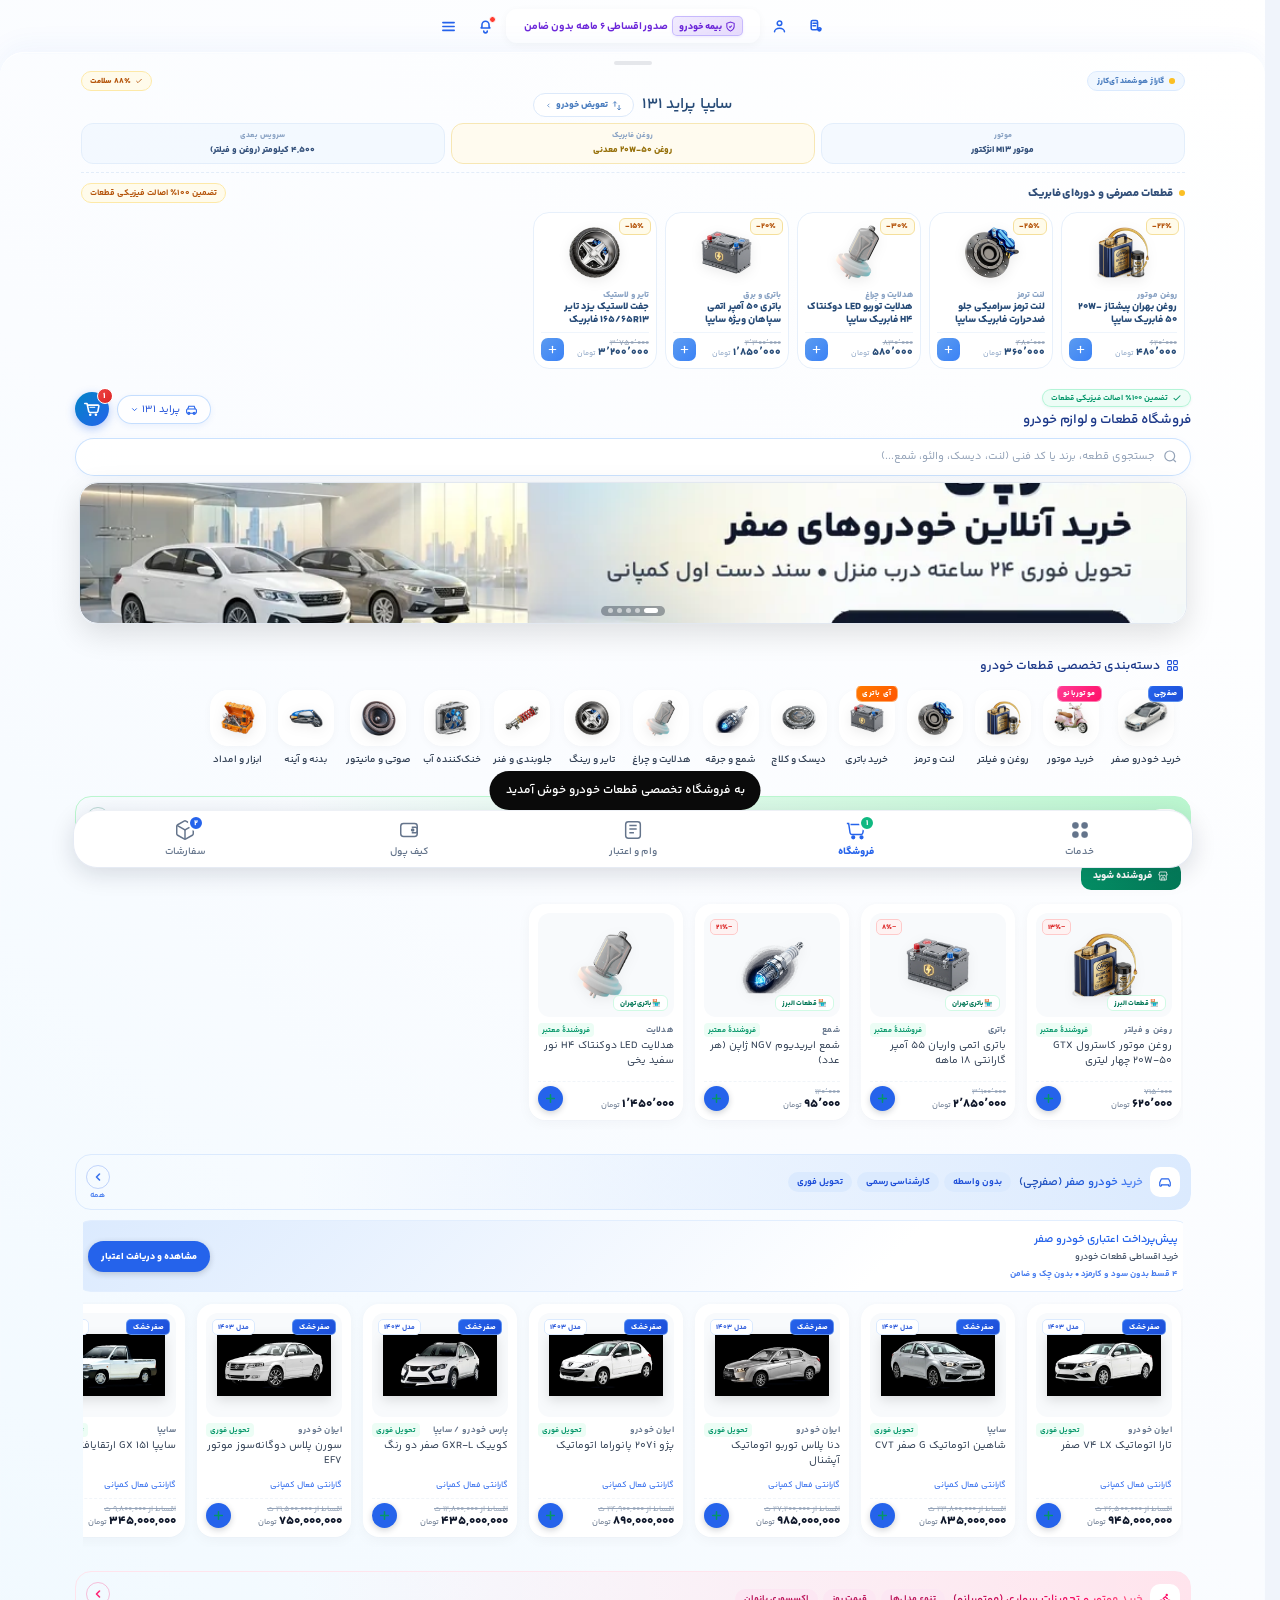
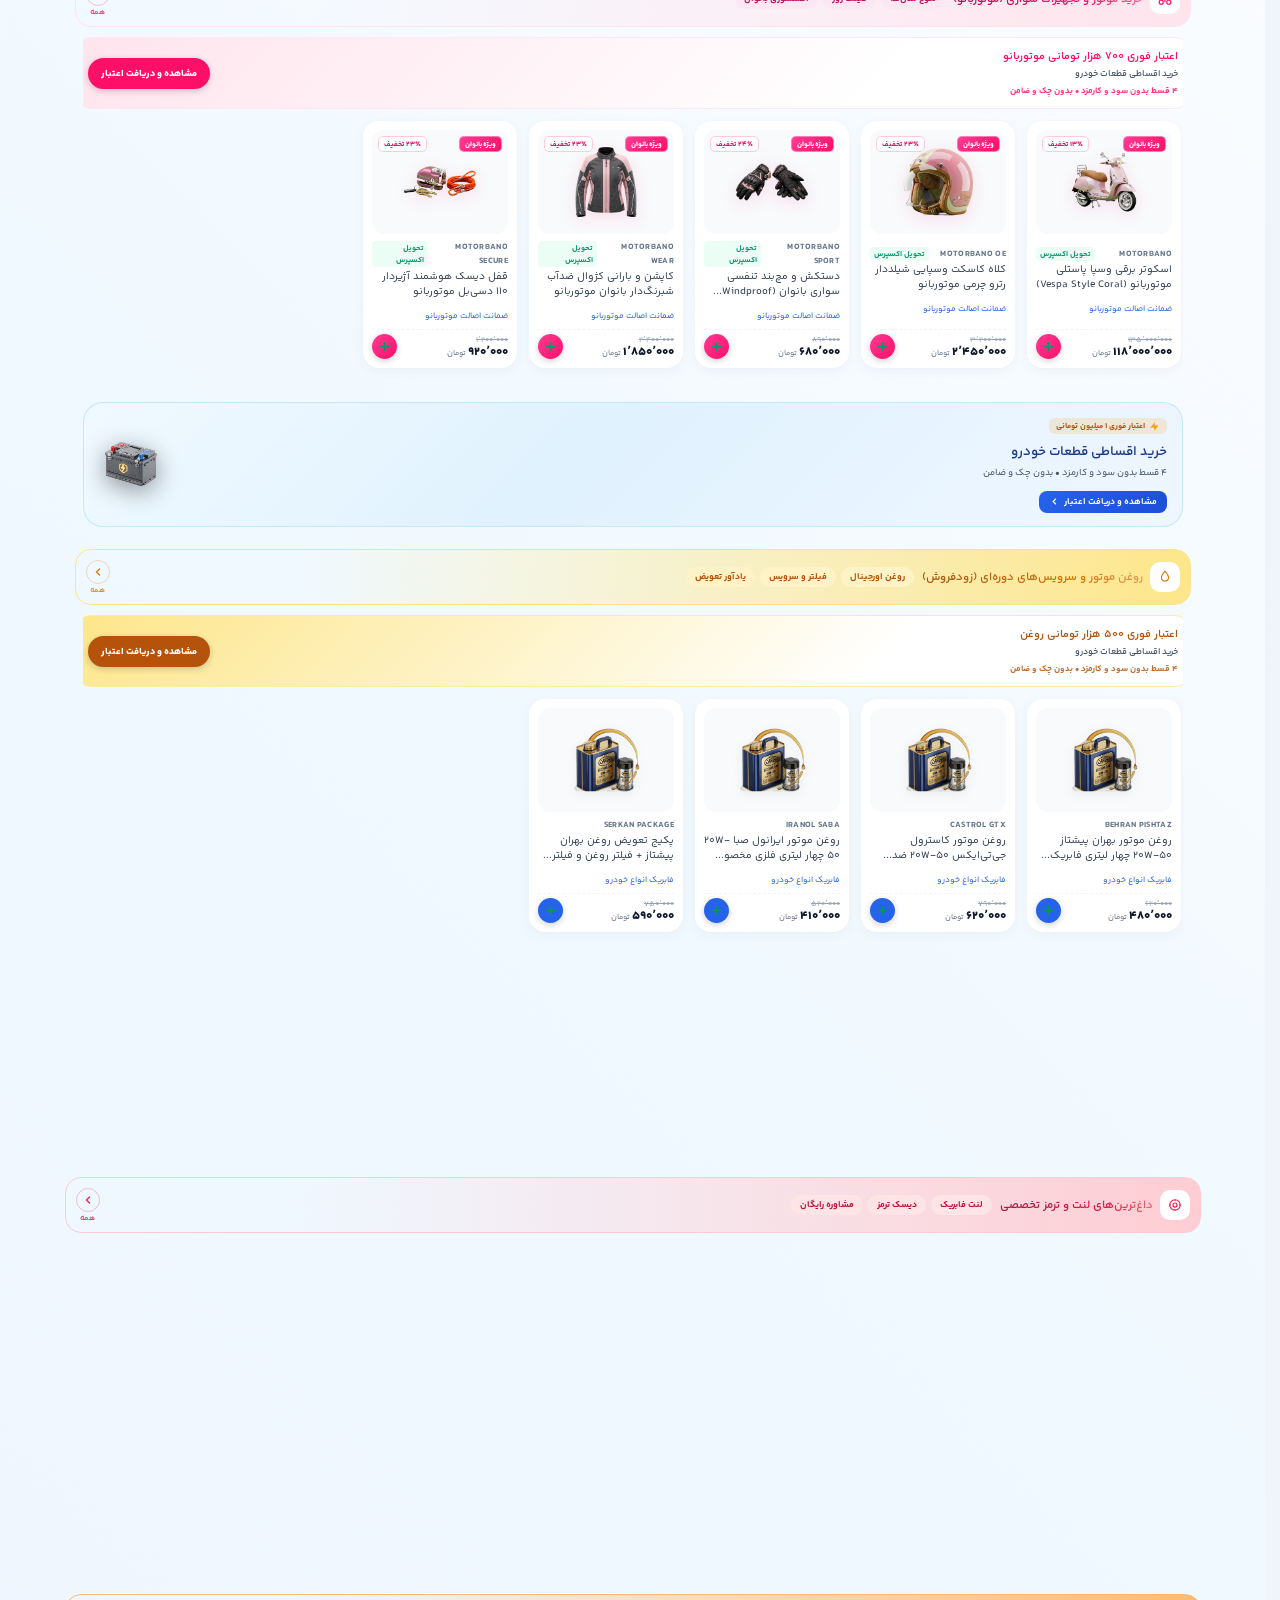
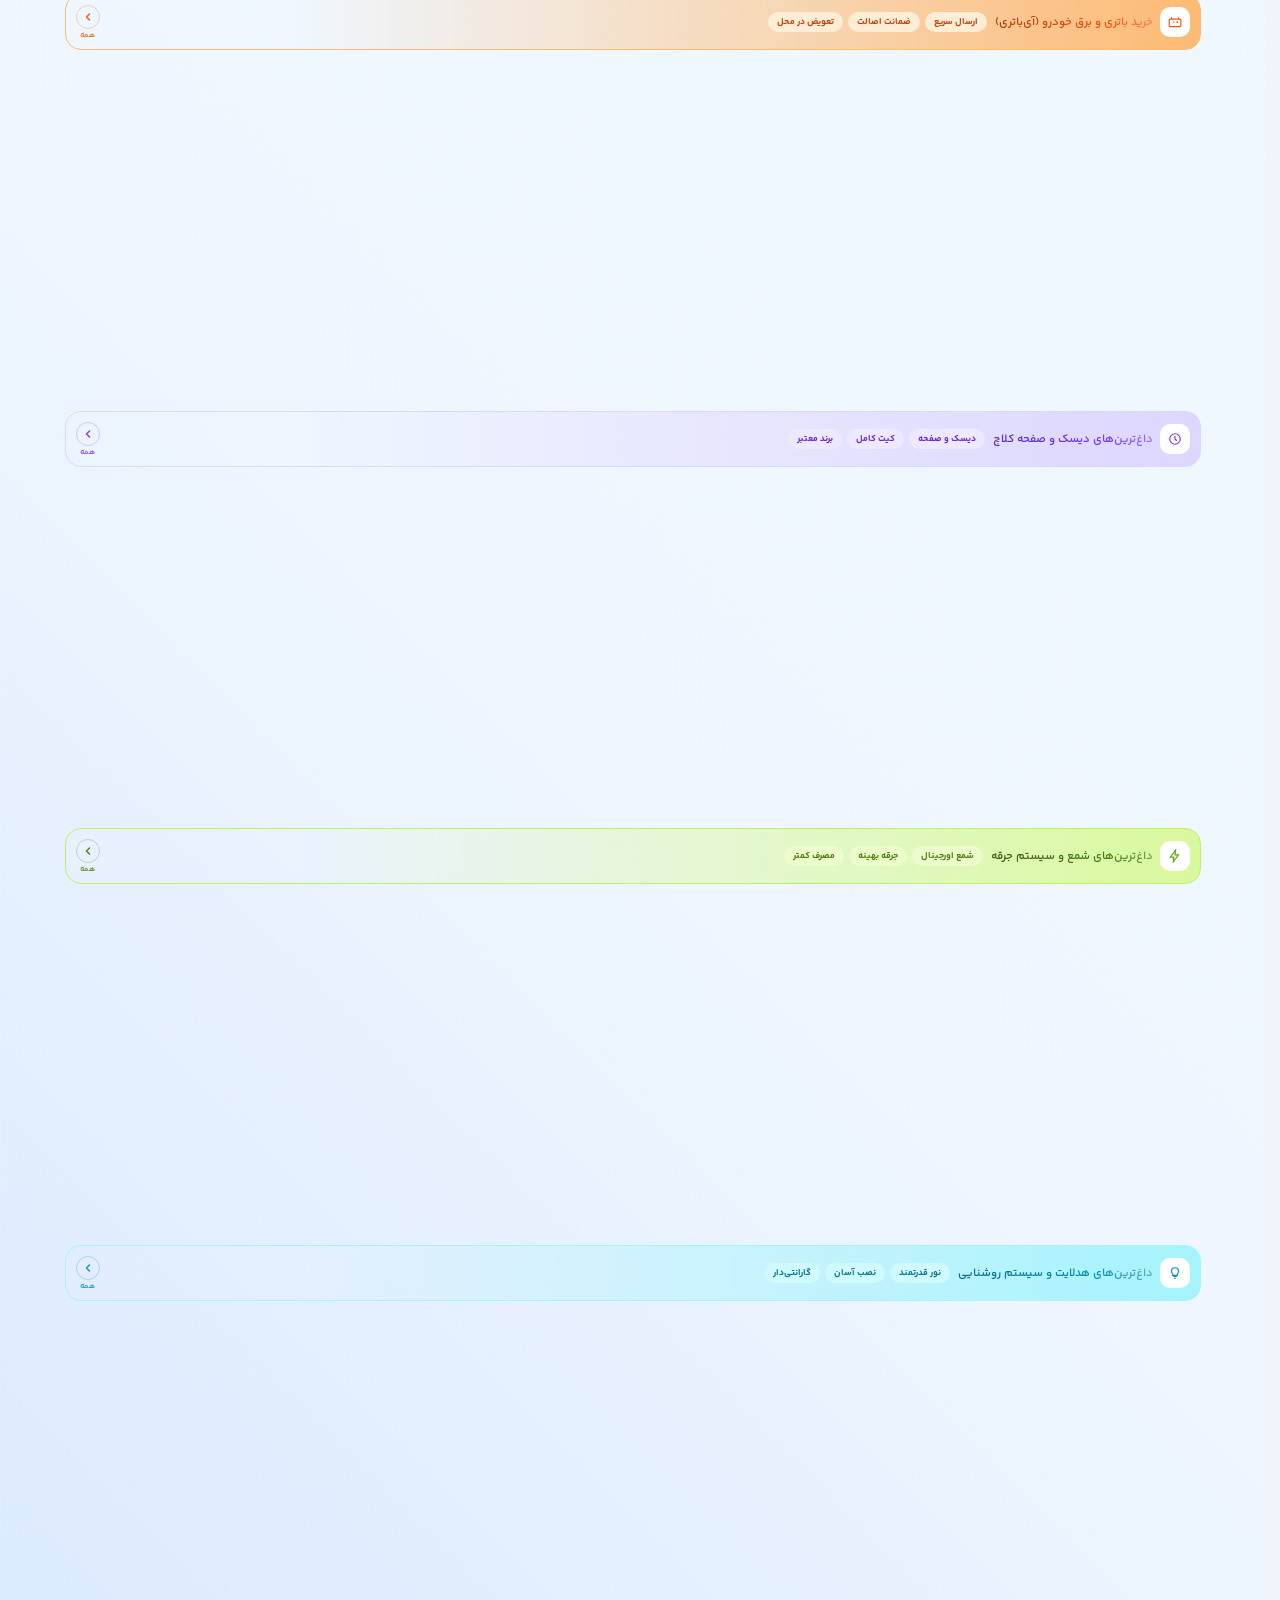
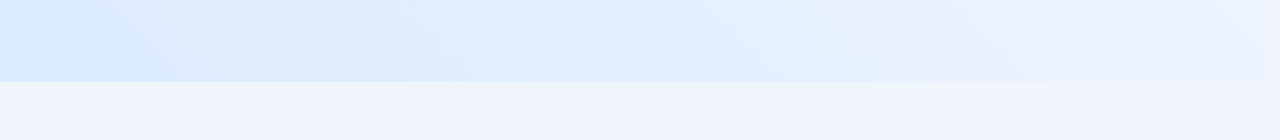
==== commit 6cc1617a: "perf: remove hero car photo + aurora blend motion (4 anims, raster & decode cost)" ====
--- a/index.html
+++ b/index.html
@@ -875,8 +875,6 @@
 
           <!-- هیروی خودرو: آواتار خطی بزرگ + نام + پلاک + تعویض -->
           <div class="vph-hero" id="vphCarStage" onclick="openCarPicker()" title="کلیک برای تعویض خودرو">
-            <div class="vph-blend" aria-hidden="true"><i></i></div>
-            <img loading="lazy" decoding="async"  id="vphCarImage" class="vph-car-photo" src="images/cars_front/front-pride.webp" alt="خودروی فعال">
             <div class="vph-name-row">
               <h2 class="vph-car-title" id="vphCarName">سایپا پراید ۱۳۱ صبا</h2>
               <button class="vph-switch-action-btn" onclick="event.stopPropagation(); openCarPicker()" title="تغییر خودروی فعال">
--- a/styles.css
+++ b/styles.css
@@ -12455,47 +12455,15 @@
 
 
 
-.vph-blend {
-  position: absolute !important;
-  top: 4px !important;
-  left: 50% !important;
-  transform: translateX(-50%) !important;
-  width: 250px !important;
-  height: 108px !important;
-  pointer-events: none !important;
-  z-index: 0 !important;
-  opacity: .95 !important;
-}
-.vph-blend i {
-  position: absolute !important;
-  inset: -24px !important;
-  background: url("data:image/svg+xml,%3Csvg%20xmlns%3D%27http%3A//www.w3.org/2000/svg%27%20width%3D%27140%27%20height%3D%27140%27%3E%3Cfilter%20id%3D%27n%27%3E%3CfeTurbulence%20type%3D%27fractalNoise%27%20baseFrequency%3D%270.85%27%20numOctaves%3D%272%27%20stitchTiles%3D%27stitch%27/%3E%3CfeColorMatrix%20type%3D%27saturate%27%20values%3D%270%27/%3E%3C/filter%3E%3Crect%20width%3D%27140%27%20height%3D%27140%27%20filter%3D%27url%28%23n%29%27/%3E%3C/svg%3E") repeat !important;
-  background-size: 140px 140px !important;
-  opacity: .08 !important;
-  mix-blend-mode: soft-light !important;
-  pointer-events: none !important;
-  -webkit-mask-image: radial-gradient(58% 62% at 50% 50%, #000 30%, transparent 92%) !important;
-  mask-image: radial-gradient(58% 62% at 50% 50%, #000 30%, transparent 92%) !important;
-}
-.vph-blend::before, .vph-blend::after {
-  content: '' !important;
-  position: absolute !important;
-  border-radius: 50% !important;
-}
-.vph-blend::before {
-  width: 128px !important; height: 96px !important; left: 10px !important; top: 6px !important;
-  background: radial-gradient(circle at 45% 45%, rgba(96,165,250,.8) 0%, rgba(96,165,250,.42) 42%, rgba(96,165,250,0) 78%) !important;
-  animation: vphOrbitA 11s ease-in-out infinite, vphHueA 13s ease-in-out infinite !important;
-}
-.vph-blend::after {
-  width: 128px !important; height: 96px !important; right: 10px !important; top: 10px !important;
-  background: radial-gradient(circle at 55% 45%, rgba(252,211,77,.74) 0%, rgba(252,211,77,.38) 42%, rgba(252,211,77,0) 78%) !important;
-  animation: vphOrbitB 11s ease-in-out infinite, vphHueB 17s ease-in-out infinite !important;
-}
-@keyframes vphOrbitA { 0% { transform: translate(-10px, 0) scale(1); } 25% { transform: translate(18px, 10px) scale(1.08); } 50% { transform: translate(48px, 0) scale(1.18); } 75% { transform: translate(18px, -8px) scale(1.08); } 100% { transform: translate(-10px, 0) scale(1); } }
-@keyframes vphOrbitB { 0% { transform: translate(10px, 0) scale(1.14); } 25% { transform: translate(-18px, -8px) scale(1.06); } 50% { transform: translate(-48px, 0) scale(1); } 75% { transform: translate(-18px, 10px) scale(1.06); } 100% { transform: translate(10px, 0) scale(1.14); } }
-@keyframes vphHueA { 0%,100% { filter: hue-rotate(0deg); } 50% { filter: hue-rotate(42deg); } }
-@keyframes vphHueB { 0%,100% { filter: hue-rotate(0deg); } 50% { filter: hue-rotate(-46deg); } }
+
+
+
+
+
+ 25% { transform: translate(18px, 10px) scale(1.08); } 50% { transform: translate(48px, 0) scale(1.18); } 75% { transform: translate(18px, -8px) scale(1.08); } 100% { transform: translate(-10px, 0) scale(1); } }
+ 25% { transform: translate(-18px, -8px) scale(1.06); } 50% { transform: translate(-48px, 0) scale(1); } 75% { transform: translate(-18px, 10px) scale(1.06); } 100% { transform: translate(10px, 0) scale(1.14); } }
+ 50% { filter: hue-rotate(42deg); } }
+ 50% { filter: hue-rotate(-46deg); } }
 .vph-avatar-shadow {
   position: absolute !important;
   top: 76px !important;
@@ -12517,22 +12485,9 @@
   filter: drop-shadow(0 4px 10px rgba(59, 130, 246, 0.16)) !important;
   transition: transform .3s cubic-bezier(0.16, 1, 0.3, 1) !important;
 }
-.vph-car-photo {
-  width: 225px !important;
-  height: auto !important;
-  display: block !important;
-  margin: 0 auto !important;
-  position: relative !important;
-  z-index: 2 !important;
-  filter: drop-shadow(0 10px 18px rgba(37, 99, 235, 0.16)) !important;
-  transition: transform .3s cubic-bezier(0.16, 1, 0.3, 1), opacity .2s ease !important;
-}
-.vph-hero:hover .vph-car-photo {
-  transform: translateY(-2px) scale(1.02) !important;
-}
-.unlock-flash .vph-car-photo {
-  animation: vphUnlock 0.9s ease !important;
-}
+
+
+
 @media (min-width: 640px) {
   .vph-car-photo { width: 255px !important; }
 }
@@ -12913,4 +12868,3 @@
 .lite *,.lite *::before,.lite *::after{box-shadow:none!important;text-shadow:none!important}
 .lite .bottom-nav{box-shadow:0 6px 24px rgba(15,23,42,.14)!important}
 .lite .tc-add-btn,.lite .rc-cta,.lite .cta{box-shadow:0 2px 6px rgba(15,23,42,.2)!important}
-.lite .vph-blend i{display:none!important}
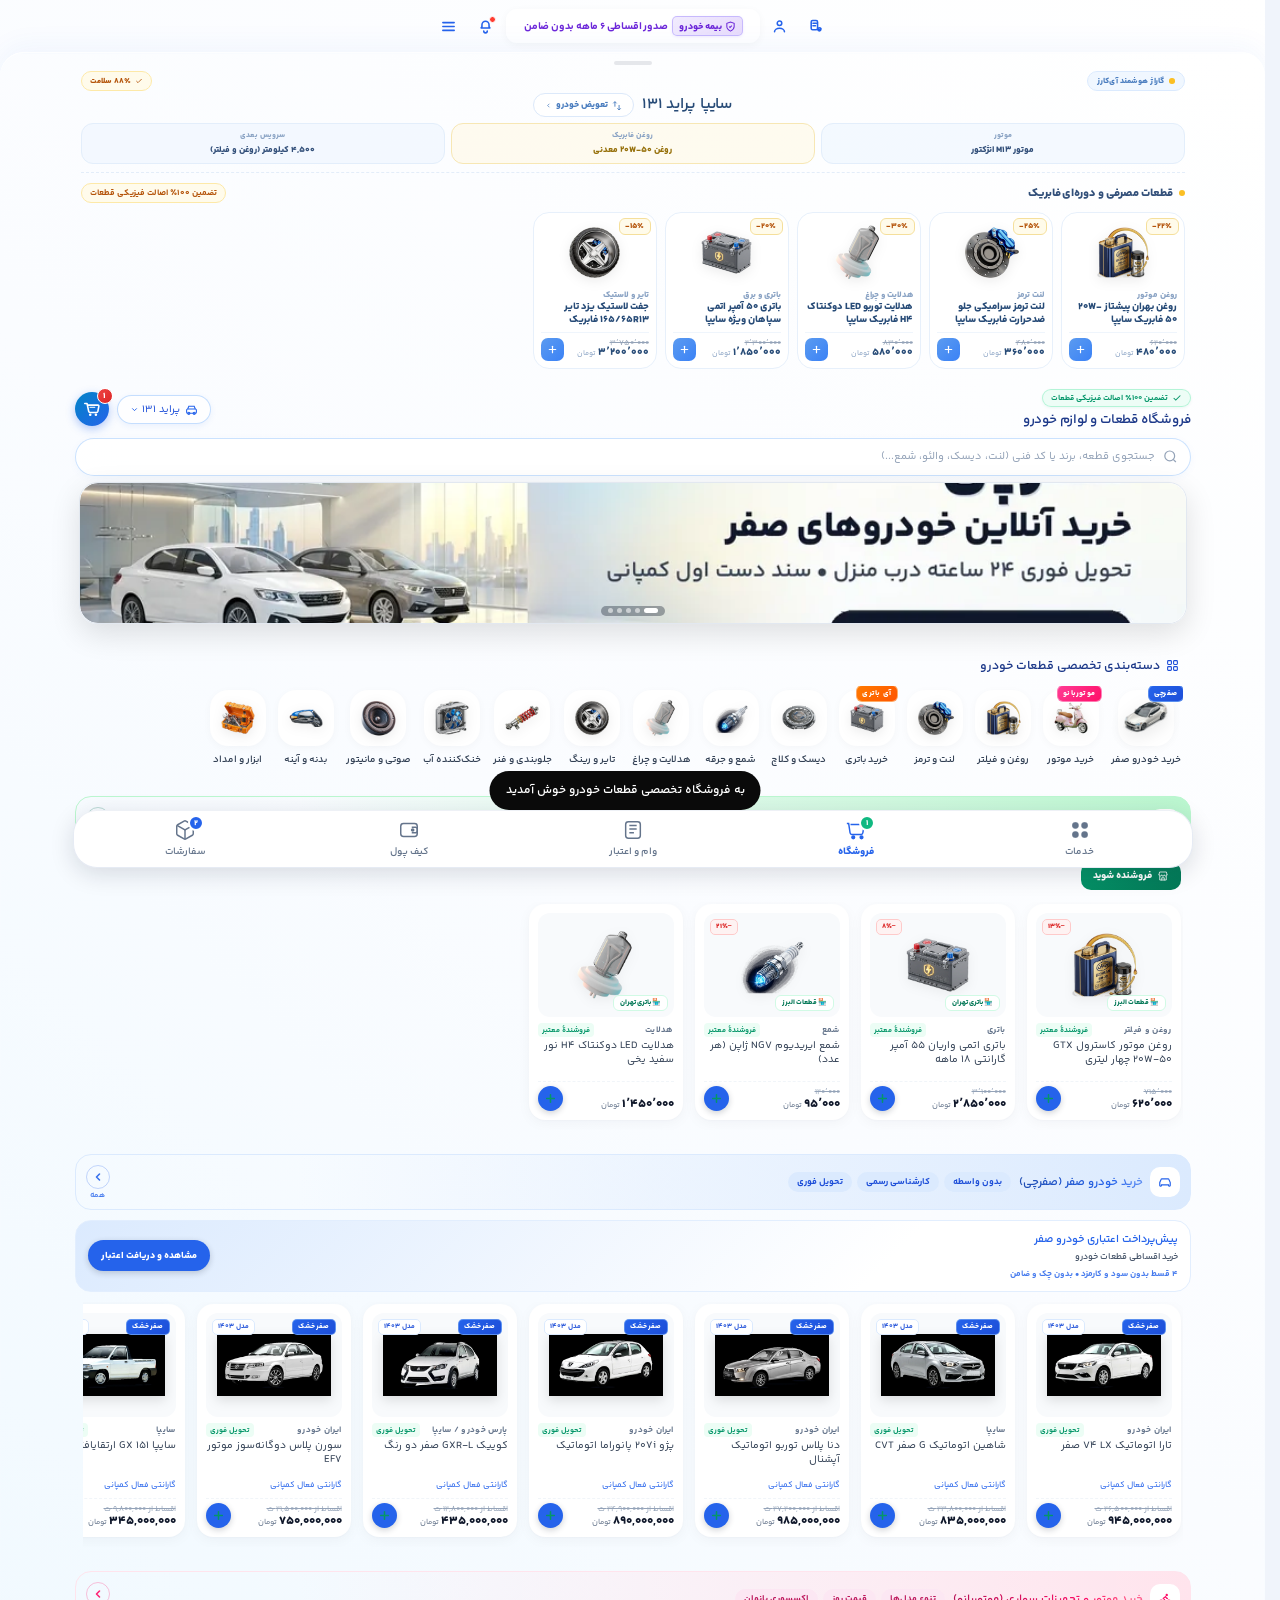
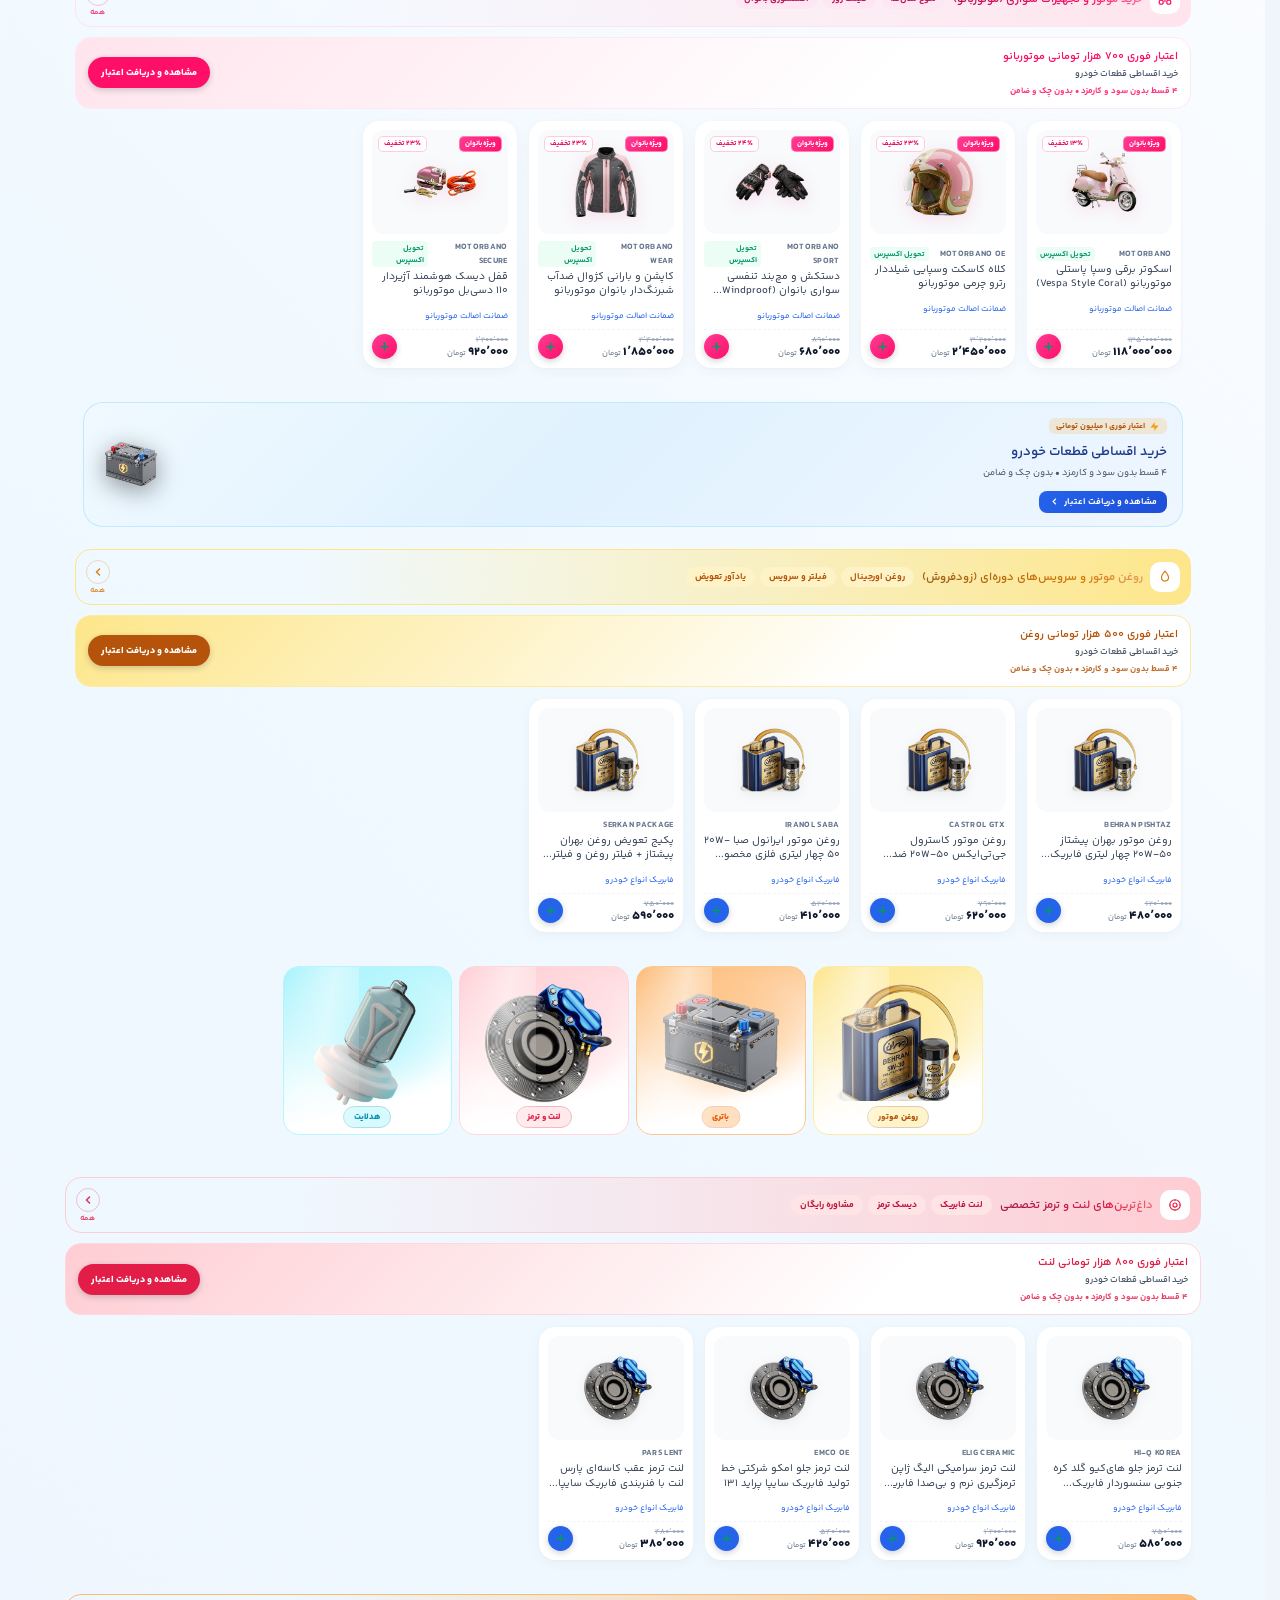
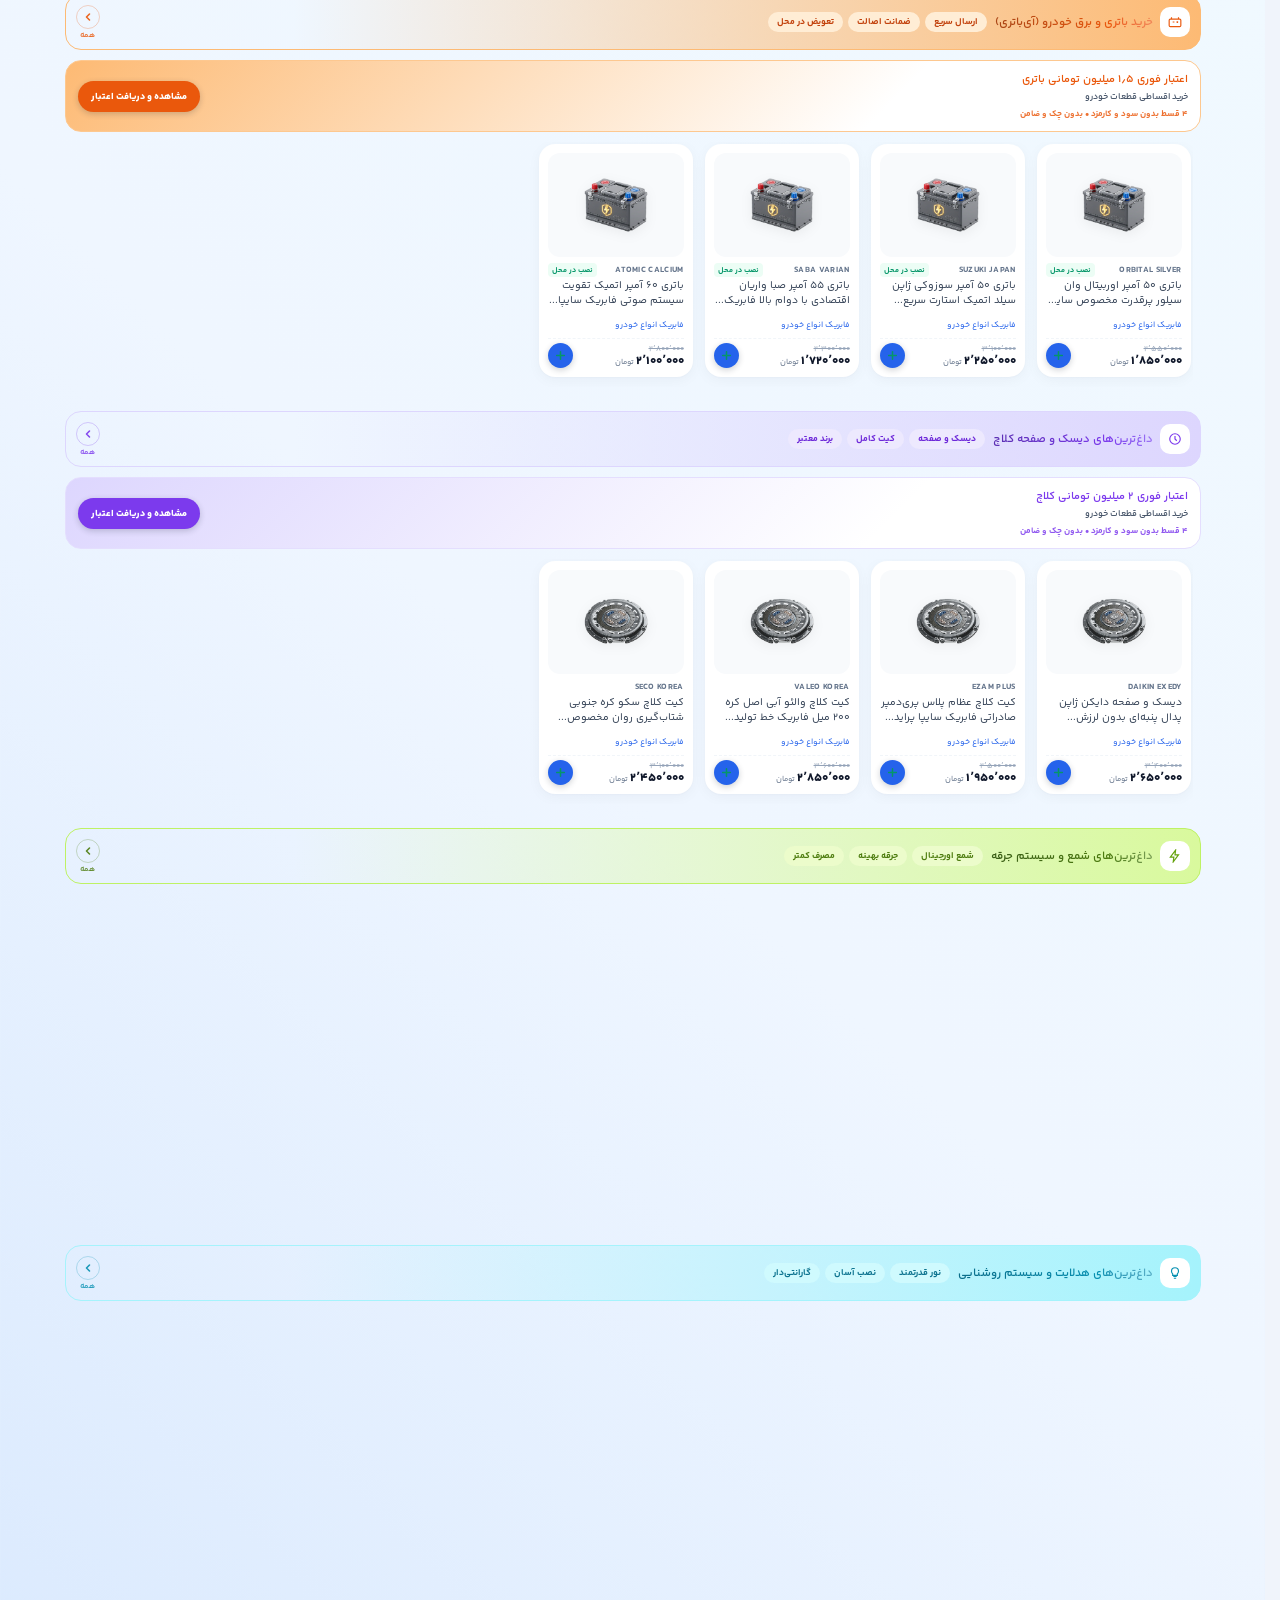
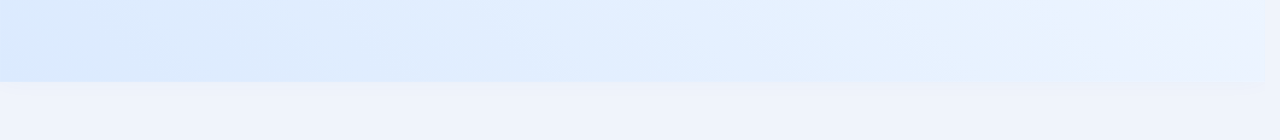
==== commit 81448956: "audit fixes g1-3: isVehicle bug, LCP eager+preload, favicon+title, minify(css/js/html)+src backup, O" ====
--- a/index.html
+++ b/index.html
@@ -1,2311 +1 @@
-<!DOCTYPE html>
-<html lang="fa" dir="rtl">
-<head>
-<meta charset="UTF-8">
-<meta name="viewport" content="width=device-width, initial-scale=1.0, maximum-scale=1.0, user-scalable=no">
-  <!-- iOS and PWA Meta Tags -->
-  <meta name="apple-mobile-web-app-capable" content="yes">
-  <meta name="apple-mobile-web-app-status-bar-style" content="default">
-  <meta name="apple-mobile-web-app-title" content="آی‌کارز">
-  <link rel="apple-touch-icon" href="i-minimal.png">
-  <link rel="manifest" href="manifest.json">
-<title>آی کارز - iCARZ | دقیقا مثل عکس ۱</title>
-<link rel="stylesheet" href="styles.css">
-</head>
-<body>
-<div class="phone theme-shop-white">
-  <div class="toast" id="toast"><span id="toastText"></span></div>
-  <div class="scroll-progress" id="scrollProgress"></div>
-  <button class="to-top" id="toTop" onclick="window.scrollTo({top:0,behavior:'smooth'})" title="بازگشت به بالا"><svg viewBox="0 0 24 24" width="16" height="16" fill="none" stroke="currentColor" stroke-width="2.4" stroke-linecap="round" stroke-linejoin="round"><path d="M12 19V5"/><path d="M5 12l7-7 7 7"/></svg></button>
-  <!-- منوی کشویی جانبی (عرض ۵۲٪ دقیقاً نصف صفحه) با تایپوگرافی سبک و آیکون‌های وکتور اختصاصی -->
-  <div class="drawer" id="drawer" onclick="closeDrawer(event)"><div class="drawer-panel" onclick="event.stopPropagation()">
-    <div class="drawer-head">
-      <div class="drawer-brand-wrap">
-        <div class="drawer-logo-badge">
-          <svg viewBox="0 0 36 36" width="22" height="22" fill="none">
-            <defs>
-              <linearGradient id="icarzLogoGrad" x1="0" y1="0" x2="36" y2="36">
-                <stop offset="0%" stop-color="#FF1744"/>
-                <stop offset="50%" stop-color="#FF5252"/>
-                <stop offset="100%" stop-color="#FFB300"/>
-              </linearGradient>
-            </defs>
-            <path d="M6 23L11 11H25L30 23H6Z" stroke="url(#icarzLogoGrad)" stroke-width="2.2" stroke-linejoin="round"/>
-            <circle cx="11" cy="23" r="2.6" fill="#FFF"/>
-            <circle cx="25" cy="23" r="2.6" fill="#FFF"/>
-            <circle cx="11" cy="23" r="1.3" fill="#FF1744"/>
-            <circle cx="25" cy="23" r="1.3" fill="#FF1744"/>
-            <path d="M14 17H22" stroke="#00E5FF" stroke-width="2" stroke-linecap="round"/>
-            <circle cx="18" cy="7.5" r="1.8" fill="#FFE814"/>
-          </svg>
-        </div>
-        <div class="drawer-title-wrap">
-          <b>iCARZ</b>
-          <span>سامانه هوشمند خودرو</span>
-        </div>
-      </div>
-      <button class="drawer-close-btn" onclick="closeDrawer({target:{id:'drawer'}})">✕</button>
-    </div>
-
-    <!-- دکمه ورود سریع به حساب کاربری از درون منو -->
-    <div class="drawer-item" data-section="profile" onclick="navigateTo('profile')" style="background:#F0F4FF;border-color:#D8E4FF;margin-bottom:6px">
-      <div class="drawer-item-icon" style="background:#2A5BFF;color:white">
-        <svg viewBox="0 0 24 24"><circle cx="12" cy="7.5" r="3.5"/><path d="M5 20c0-3 3.1-5.5 7-5.5s7 2.5 7 5.5"/></svg>
-      </div>
-      <span>حساب کاربری VIP</span>
-    </div>
-
-    <!-- بخش دانلود و نصب نسخه موبایل و فایل‌ها -->
-    <div class="drawer-app-download-box">
-      <div class="dadb-title">📱 دریافت مستقیم اپلیکیشن موبایل</div>
-      <a href="icarz.apk" download class="dadb-btn android" title="دانلود مستقیم فایل نصبی APK اندروید">
-        <svg viewBox="0 0 24 24" width="16" height="16" fill="currentColor"><path d="M17.523 15.3414c-.5511 0-.9993-.4486-.9993-1.0001s.4482-.9998.9993-.9998c.5516 0 .9997.4483.9997.9998 0 .5515-.4481 1.0001-.9997 1.0001m-11.046 0c-.5511 0-.9993-.4486-.9993-1.0001s.4482-.9998.9993-.9998c.5516 0 .9998.4483.9998.9998 0 .5515-.4482 1.0001-.9998 1.0001m11.4045-6.02l1.996-3.4572c.1068-.1846.0435-.421-.1411-.5278-.1847-.1067-.421-.0436-.5278.1411l-2.023 3.5042c-1.5791-.7202-3.3742-1.1278-5.3056-1.1278s-3.7265.4076-5.3056 1.1278l-2.023-3.5042c-.1068-.1847-.3431-.2478-.5278-.1411-.1846.1068-.2479.3432-.1411.5278l1.996 3.4572c-4.0042 2.1867-6.702 6.2943-7.0005 11.0452h26.0084c-.2985-4.7509-2.9963-8.8585-7.0005-11.0452"/></svg>
-        <span>دانلود نسخه اندروید (فایل نصبی APK)</span>
-      </a>
-      <button class="dadb-btn ios" onclick="closeDrawer(); openIosInstallModal();" title="راهنما و نصب نسخه آیفون">
-        <svg viewBox="0 0 24 24" width="16" height="16" fill="currentColor"><path d="M18.71 19.5c-.83 1.24-1.71 2.45-3.05 2.47-1.34.03-1.77-.79-3.29-.79-1.53 0-2 .77-3.27.82-1.31.05-2.3-1.32-3.14-2.53C4.25 17 2.94 12.45 4.7 9.39c.87-1.52 2.43-2.48 4.12-2.51 1.28-.02 2.5.87 3.29.87.78 0 2.26-1.07 3.81-.91.65.03 2.47.26 3.64 1.98-.09.06-2.17 1.28-2.15 3.81.03 3.02 2.65 4.03 2.68 4.04-.03.07-.42 1.44-1.38 2.83M15.97 6.37c.63-.76 1.05-1.82.93-2.87-.91.04-2.01.61-2.66 1.37-.57.65-1.07 1.73-.93 2.76 1.01.08 2.03-.5 2.66-1.26z"/></svg>
-        <span>راهنما و نصب نسخه آیفون (iOS PWA)</span>
-      </button>
-      <a href="icarz.mobileconfig" download class="dadb-btn config" title="دانلود پروفایل وب‌کلیپ آیفون">
-        <svg viewBox="0 0 24 24" width="15" height="15" fill="none" stroke="currentColor" stroke-width="2"><rect x="5" y="2" width="14" height="20" rx="3"/><line x1="12" y1="18" x2="12.01" y2="18"/></svg>
-        <span>نصب مستقیم وب‌کلیپ آیفون (MobileConfig)</span>
-      </a>
-      <a href="icarz-app.zip" download="icarz-app.zip" class="dadb-btn zip" title="دانلود بسته سورس">
-        <svg viewBox="0 0 24 24" width="15" height="15" fill="none" stroke="currentColor" stroke-width="2"><path d="M21 16V8a2 2 0 0 0-1-1.73l-7-4a2 2 0 0 0-2 0l-7 4A2 2 0 0 0 3 8v8a2 2 0 0 0 1 1.73l7 4a2 2 0 0 0 2 0l7-4A2 2 0 0 0 21 16z"/><polyline points="3.27 6.96 12 12.01 20.73 6.96"/><line x1="12" y1="22.08" x2="12" y2="12"/></svg>
-        <span>دانلود سورس و بسته کامل (icarz-app.zip)</span>
-      </a>
-    </div>
-
-    <!-- بخش ۱: صفحات اصلی -->
-    <div class="drawer-section-title">صفحات اصلی</div>
-    <div class="drawer-item active" data-section="services" onclick="navigateTo('services')">
-      <div class="drawer-item-icon" style="background:rgba(255,255,255,.2);color:white">
-        <svg viewBox="0 0 24 24"><rect x="3" y="3" width="7" height="7" rx="2"/><rect x="14" y="3" width="7" height="7" rx="2"/><rect x="3" y="14" width="7" height="7" rx="2"/><rect x="14" y="14" width="7" height="7" rx="2"/></svg>
-      </div>
-      <span>خدمات خودرویی</span>
-    </div>
-    <div class="drawer-item" data-section="shop" onclick="navigateTo('shop')">
-      <div class="drawer-item-icon" style="background:#FFF3E8;color:#EA580C">
-        <svg viewBox="0 0 24 24"><path d="M6 2L3 6v14a2 2 0 002 2h14a2 2 0 002-2V6l-3-4H6zM3 6h18"/><path d="M16 10a4 4 0 01-8 0"/></svg>
-      </div>
-      <span>فروشگاه قطعات</span>
-    </div>
-    <div class="drawer-item" data-section="orders" onclick="openOrdersModal()">
-      <div class="drawer-item-icon" style="background:#EFF6FF;color:#2563EB">
-        <svg viewBox="0 0 24 24"><path d="M21 16V8a2 2 0 0 0-1-1.73l-7-4a2 2 0 0 0-2 0l-7 4A2 2 0 0 0 3 8v8a2 2 0 0 0 1 1.73l7 4a2 2 0 0 0 2 0l7-4A2 2 0 0 0 21 16z"/><polyline points="3.27 6.96 12 12.01 20.73 6.96"/><line x1="12" y1="22.08" x2="12" y2="12"/></svg>
-      </div>
-      <span>سفارش‌ها و پیگیری فاکتور</span>
-    </div>
-
-    <!-- بخش ۲: خدمات خودرویی در محل -->
-    <div class="drawer-section-title" style="display:flex;align-items:center;gap:6px">
-      <span>خدمات در محل آی کارز</span>
-      <div class="section-beacon" title="خدمات فوری در محل">
-        <span class="beacon-minimal">
-          <svg viewBox="0 0 24 24" width="11" height="11" fill="none" stroke="#2563EB" stroke-width="1.8" stroke-linecap="round" stroke-linejoin="round"><path d="M12 2a7 7 0 0 0-7 7c0 5 7 13 7 13s7-8 7-13a7 7 0 0 0-7-7z"/><circle cx="12" cy="9" r="2.5"/></svg>
-        </span>
-      </div>
-    </div>
-    <div class="drawer-item" data-section="battery" onclick="navigateTo('battery', 'آی باتری')">
-      <div class="drawer-item-icon" style="background:#FFFBEB;color:#D97706">
-        <svg viewBox="0 0 24 24" fill="none" stroke="currentColor" stroke-width="1.7" stroke-linecap="round" stroke-linejoin="round">
-          <!-- بدنه اصلی باتری خودرو ۱۲ ولت -->
-          <rect x="3" y="7" width="18" height="13" rx="2"/>
-          <!-- قطب مثبت (+) چپ بالای باتری -->
-          <rect x="5.5" y="4" width="3.5" height="3" rx="0.8" fill="currentColor"/>
-          <!-- قطب منفی (-) راست بالای باتری -->
-          <rect x="15" y="4" width="3.5" height="3" rx="0.8" fill="currentColor"/>
-          <!-- علامت مثبت رو قطب چپ -->
-          <line x1="7.25" y1="10.5" x2="7.25" y2="14.5"/>
-          <line x1="5.25" y1="12.5" x2="9.25" y2="12.5"/>
-          <!-- علامت منفی رو قطب راست -->
-          <line x1="14.75" y1="12.5" x2="18.75" y2="12.5"/>
-          <!-- صاعقه شارژ و قدرت باتری خودرو در مرکز -->
-          <path d="M12 9l-1 3.5h2l-1 3.5" stroke-width="1.8"/>
-        </svg>
-      </div>
-      <span>آی باتری (در محل)</span>
-    </div>
-    <div class="drawer-item" data-section="sefrchi" onclick="navigateTo('sefrchi', 'صفرچی (خرید خودرو صفر)')">
-      <div class="drawer-item-icon" style="background:#EFF6FF;color:#2563EB">
-        <!-- آیکون خرید خودرو صفر: خودرو صفرکیلومتر با کلید تحویل خریدار -->
-        <svg viewBox="0 0 24 24" fill="none" stroke="currentColor" stroke-width="1.7" stroke-linecap="round" stroke-linejoin="round">
-          <path d="M3 14l1.5-5a2 2 0 0 1 1.9-1.3h8.2a2 2 0 0 1 1.9 1.3L18 14H3z"/>
-          <rect x="2" y="14" width="17" height="5" rx="2"/>
-          <circle cx="6" cy="18.5" r="1.5"/>
-          <circle cx="15" cy="18.5" r="1.5"/>
-          <!-- کلید خرید و تحویل خودرو صفر -->
-          <circle cx="19" cy="4.5" r="2.5"/>
-          <path d="M19 7v6M17 10h2M17 12h2"/>
-        </svg>
-      </div>
-      <span>صفرچی (خرید خودرو صفر)</span>
-    </div>
-    <div class="drawer-item" data-section="carwash" onclick="navigateTo('carwash', 'کارواش سیار')">
-      <div class="drawer-item-icon" style="background:#ECFEFF;color:#0891B2">
-        <svg viewBox="0 0 24 24"><path d="M12 2.69l5.66 5.66a8 8 0 11-11.31 0z"/><path d="M12 11v4M10 13h4"/></svg>
-      </div>
-      <span>کارواش سیار</span>
-    </div>
-    <div class="drawer-item" data-section="oil" onclick="navigateTo('oil', 'سرویس و تعویض روغن')">
-      <div class="drawer-item-icon" style="background:#FFF7ED;color:#C2410C">
-        <svg viewBox="0 0 24 24"><path d="M4 10h12v10H4zM16 14h4l2 3v3h-6M6 10V6h4v4M14 6l4-3"/></svg>
-      </div>
-      <span>سرویس و تعویض روغن</span>
-    </div>
-    <div class="drawer-item" data-section="tire" onclick="navigateTo('tire', 'تایر و لاستیک')">
-      <div class="drawer-item-icon" style="background:#F1F5F9;color:#475569">
-        <svg viewBox="0 0 24 24"><circle cx="12" cy="12" r="9"/><circle cx="12" cy="12" r="4"/><path d="M12 3v5M12 16v5M3 12h5M16 12h5"/></svg>
-      </div>
-      <span>تایر و لاستیک</span>
-    </div>
-    <div class="drawer-item" data-section="fuel" onclick="navigateTo('fuel', 'بنزین در محل')">
-      <div class="drawer-item-icon" style="background:#FEF2F2;color:#DC2626">
-        <svg viewBox="0 0 24 24"><path d="M3 22V5a2 2 0 012-2h8a2 2 0 012 2v17M15 9h3a2 2 0 012 2v3a2 2 0 01-2 2h-1M6 12h6M3 22h12"/></svg>
-      </div>
-      <span>بنزین در محل</span>
-    </div>
-    <div class="drawer-item" data-section="emergency" onclick="navigateTo('emergency', 'امداد خودرو ۲۴ ساعته')">
-      <div class="drawer-item-icon" style="background:#F3E8FF;color:#6B21A8">
-        <svg viewBox="0 0 24 24"><path d="M14.7 6.3a1 1 0 000 1.4l1.6 1.6a1 1 0 001.4 0l3.77-3.77a6 6 0 01-7.94 7.94l-6.91 6.91a2.12 2.12 0 01-3-3l6.91-6.91a6 6 0 017.94-7.94l-3.76 3.76z"/></svg>
-      </div>
-      <span>امداد خودرو ۲۴ ساعته</span>
-    </div>
-
-    <!-- بخش ۳: بیمه و خسارت تصادفات -->
-    <div class="drawer-section-title" style="display:flex;align-items:center;gap:6px">
-      <span>بیمه و خسارت تصادفات</span>
-      <div class="section-beacon" title="پوشش بیمه و خسارت تصادف">
-        <span class="beacon-minimal">
-          <svg viewBox="0 0 24 24" width="11" height="11" fill="none" stroke="#059669" stroke-width="1.8" stroke-linecap="round" stroke-linejoin="round"><path d="M12 22s8-4 8-10V5l-8-3-8 3v7c0 6 8 10 8 10z"/><path d="M9 12l2 2 4-4"/></svg>
-        </span>
-      </div>
-    </div>
-    <div class="drawer-item" data-section="insurance-third" onclick="navigateTo('insurance-third', 'بیمه شخص ثالث (خسارت تصادف)')">
-      <div class="drawer-item-icon" style="background:#F0FDF4;color:#16A34A">
-        <svg viewBox="0 0 24 24"><path d="M12 22s8-4 8-10V5l-8-3-8 3v7c0 6 8 10 8 10z"/><path d="M9 12l2 2 4-4"/></svg>
-      </div>
-      <span>بیمه شخص ثالث (خسارت تصادف)</span>
-    </div>
-    <div class="drawer-item" data-section="insurance-body" onclick="navigateTo('insurance-body', 'بیمه بدنه (جبران آسیب خودرو)')">
-      <div class="drawer-item-icon" style="background:#EFF6FF;color:#2563EB">
-        <svg viewBox="0 0 24 24"><path d="M12 2L3 7v6c0 5.5 3.8 10.7 9 12 5.2-1.3 9-6.5 9-12V7l-9-5z"/><circle cx="12" cy="12" r="3"/></svg>
-      </div>
-      <span>بیمه بدنه (جبران آسیب خودرو)</span>
-    </div>
-    <div class="drawer-item" data-section="accident-claim" onclick="navigateTo('accident-claim', 'ثبت و ارزیابی آنلاین خسارت تصادف')">
-      <div class="drawer-item-icon" style="background:#FFF1F2;color:#E11D48">
-        <svg viewBox="0 0 24 24"><path d="M10.29 3.86L1.82 18a2 2 0 001.71 3h16.94a2 2 0 001.71-3L13.71 3.86a2 2 0 00-3.42 0z"/><line x1="12" y1="9" x2="12" y2="13"/><line x1="12" y1="17" x2="12.01" y2="17"/></svg>
-      </div>
-      <span>اعلام خسارت و کروکی تصادف</span>
-    </div>
-    <div class="drawer-item" data-section="insurance-installment" onclick="navigateTo('insurance-installment', 'خرید اقساطی بیمه ۶ ماهه')">
-      <div class="drawer-item-icon" style="background:#FFF7ED;color:#EA580C">
-        <svg viewBox="0 0 24 24"><rect x="3" y="4" width="18" height="18" rx="2"/><line x1="16" y1="2" x2="16" y2="6"/><line x1="8" y1="2" x2="8" y2="6"/><line x1="3" y1="10" x2="21" y2="10"/><path d="M8 14h.01M12 14h.01M16 14h.01M8 18h.01M12 18h.01M16 18h.01"/></svg>
-      </div>
-      <span>خرید اقساطی بیمه (بدون ضامن)</span>
-    </div>
-
-    <!-- بخش ۴: خدمات استعلامی و عوارض -->
-    <div class="drawer-section-title" style="display:flex;align-items:center;gap:6px">
-      <span>خدمات استعلامی و عوارض</span>
-      <div class="police-siren" title="پلیس راهور و استعلامات فوری">
-        <span class="siren-led red"></span>
-        <span class="siren-led blue"></span>
-      </div>
-    </div>
-    <div class="drawer-item" data-section="fine" onclick="navigateTo('fine', 'استعلام خلافی و پلاک')">
-      <div class="drawer-item-icon" style="background:#EFF6FF;color:#2563EB">
-        <svg viewBox="0 0 24 24"><path d="M14 2H6a2 2 0 00-2 2v16a2 2 0 002 2h12a2 2 0 002-2V8z"/><polyline points="14 2 14 8 20 8"/><line x1="16" y1="13" x2="8" y2="13"/><line x1="16" y1="17" x2="8" y2="17"/></svg>
-      </div>
-      <span>استعلام خلافی و پلاک</span>
-    </div>
-    <div class="drawer-item" data-section="toll" onclick="navigateTo('toll', 'عوارض آزادراهی')">
-      <div class="drawer-item-icon" style="background:#F7FEE7;color:#65A30D">
-        <svg viewBox="0 0 24 24"><path d="M4 19L8 5M20 19L16 5M12 7v3M12 14v3"/><circle cx="12" cy="19" r="2"/></svg>
-      </div>
-      <span>عوارض آزادراهی</span>
-    </div>
-    <div class="drawer-item" data-section="inspection" onclick="navigateTo('inspection', 'معاینه فنی خودرو')">
-      <div class="drawer-item-icon" style="background:#FEF3C7;color:#D97706">
-        <svg viewBox="0 0 24 24"><path d="M9 11l3 3L22 4"/><path d="M21 12v7a2 2 0 01-2 2H5a2 2 0 01-2-2V5a2 2 0 012-2h11"/></svg>
-      </div>
-      <span>استعلام معاینه فنی</span>
-    </div>
-
-    <!-- بخش ۵: امور مالی و جوایز -->
-    <div class="drawer-section-title" style="display:flex;align-items:center;gap:6px">
-      <span>امور مالی و جوایز</span>
-      <div class="section-beacon" title="امور مالی و جوایز">
-        <span class="beacon-minimal">
-          <svg viewBox="0 0 24 24" width="12" height="10" fill="none" stroke="#059669" stroke-width="1.8" stroke-linecap="round" stroke-linejoin="round"><rect x="2" y="5" width="20" height="14" rx="2.5"/><circle cx="12" cy="12" r="3.2"/><path d="M6 12h.01M18 12h.01"/></svg>
-        </span>
-      </div>
-    </div>
-    <div class="drawer-item" data-section="credit" onclick="navigateTo('credit')">
-      <div class="drawer-item-icon" style="background:#F5F3FF;color:#6366F1">
-        <svg viewBox="0 0 24 24"><rect x="2" y="5" width="20" height="14" rx="3"/><line x1="2" y1="10" x2="22" y2="10"/><circle cx="6" cy="15" r="1.5"/><path d="M15 15h3"/></svg>
-      </div>
-      <span>وام و اعتبار</span>
-    </div>
-    <div class="drawer-item" data-section="wallet" onclick="navigateTo('wallet')">
-      <div class="drawer-item-icon" style="background:#ECFDF5;color:#059669">
-        <svg viewBox="0 0 24 24"><path d="M20 7H4a2 2 0 00-2 2v10a2 2 0 002 2h16a2 2 0 002-2V9a2 2 0 00-2-2z"/><path d="M16 13a2 2 0 104 0 2 2 0 00-4 0z"/><path d="M4 7V5a2 2 0 012-2h12"/></svg>
-      </div>
-      <span>کیف پول</span>
-    </div>
-    <div class="drawer-item" data-section="discount" onclick="navigateTo('discount')">
-      <div class="drawer-item-icon" style="background:#FFF1F2;color:#E11D48">
-        <svg viewBox="0 0 24 24"><path d="M20.59 13.41l-7.17 7.17a2 2 0 01-2.83 0L2 12V2h10l8.59 8.59a2 2 0 010 2.82z"/><line x1="7" y1="7" x2="7.01" y2="7"/></svg>
-      </div>
-      <span>کد تخفیف: ICARZ</span>
-    </div>
-    
-    <!-- بخش ۶: پشتیبانی و ارتباط -->
-    <div class="drawer-section-title">پشتیبانی و ارتباط</div>
-    <div class="drawer-item" data-section="support" onclick="navigateTo('support')">
-      <div class="drawer-item-icon" style="background:#F0FDFA;color:#0F766E">
-        <svg viewBox="0 0 24 24"><path d="M22 16.92v3a2 2 0 0 1-2.18 2 19.79 19.79 0 0 1-8.63-3.07 19.5 19.5 0 0 1-6-6 19.79 19.79 0 0 1-3.07-8.67A2 2 0 0 1 4.11 2h3a2 2 0 0 1 2 1.72 12.84 12.84 0 0 0 .7 2.81 2 2 0 0 1-.45 2.11L8.09 9.91a16 16 0 0 0 6 6l1.27-1.27a2 2 0 0 1 2.11-.45 12.84 12.84 0 0 0 2.81.7A2 2 0 0 1 22 16.92z"/></svg>
-      </div>
-      <span>پشتیبانی: ۰۹۰۰۵۵۵۵۰۱۲</span>
-    </div>
-  </div></div>
-
-  <!-- مدال حساب کاربری ادمک (User Profile Modal) با آیکون‌های وکتور و تایپوگرافی سبک -->
-  <div class="profile-modal" id="profileModal" onclick="closeProfileModal(event)">
-    <div class="pm-panel" onclick="event.stopPropagation()">
-      <div class="pm-handle"></div>
-      
-      <!-- هدر پروفایل با اطلاعات کاربر -->
-      <div class="pm-head">
-        <div class="pm-head-right">
-          <div class="pm-avatar-wrap">
-            <div class="pm-avatar">
-              <svg viewBox="0 0 24 24" width="24" height="24" fill="none" stroke="#2A5BFF" stroke-width="1.8" stroke-linecap="round" stroke-linejoin="round"><circle cx="12" cy="7.5" r="3.5"/><path d="M5 20c0-3 3.1-5.5 7-5.5s7 2.5 7 5.5"/></svg>
-            </div>
-            <span class="pm-vip-badge">VIP <svg viewBox="0 0 24 24" width="9" height="9" fill="currentColor" stroke="none" style="display:inline-block; vertical-align:middle;"><polygon points="12 2 15.09 8.26 22 9.27 17 14.14 18.18 21.02 12 17.77 5.82 21.02 7 14.14 2 9.27 8.91 8.26 12 2"/></svg></span>
-          </div>
-          <div class="pm-user-info">
-            <h4>کاربر گرامی آی کارز</h4>
-            <span class="pm-phone">۰۹۱۲ ••• ۴۵۶۷</span>
-          </div>
-        </div>
-        <button class="pm-close" onclick="closeProfileModal({target:{id:'profileModal'}})">✕</button>
-      </div>
-
-      <!-- کارت کیف پول -->
-      <div class="pm-wallet-card">
-        <div class="pm-w-right">
-          <span class="pm-w-label">موجودی کیف پول شما</span>
-          <span class="pm-w-amount">۲,۴۵۰,۰۰۰ <span>تومان</span></span>
-        </div>
-        <button class="pm-w-btn" onclick="showToast('درگاه افزایش موجودی')">+ افزایش</button>
-      </div>
-
-      <!-- کارت خودروهای من -->
-      <div class="pm-car-card">
-        <div class="pm-car-r">
-          <div class="pm-car-icon">
-            <svg viewBox="0 0 24 24"><path d="M5 17h14M5 17a2 2 0 01-2-2V9a2 2 0 012-2h14a2 2 0 012 2v6a2 2 0 01-2 2M5 17l1.5 2h11l1.5-2M7 13h.01M17 13h.01"/></svg>
-          </div>
-          <div>
-            <span class="pm-car-name">پژو ۲۰۶ تیپ ۵ • سفید</span>
-            <span class="pm-car-plate">ایران ۵۵ • ۳۲۱ ص ۱۲</span>
-          </div>
-        </div>
-        <span class="pm-car-badge">بیمه فعال</span>
-      </div>
-
-      <!-- گزینه‌های منوی حساب کاربری -->
-      <div class="pm-list">
-        <div class="pm-row" onclick="openOrdersModal()">
-          <div class="pm-row-r">
-            <div class="pm-row-icon"><svg viewBox="0 0 24 24"><path d="M21 16V8a2 2 0 00-1-1.73l-7-4a2 2 0 00-2 0l-7 4A2 2 0 003 8v8a2 2 0 001 1.73l7 4a2 2 0 002 0l7-4A2 2 0 0021 16z"/><polyline points="3.27 6.96 12 12.01 20.73 6.96"/><line x1="12" y1="22.08" x2="12" y2="12"/></svg></div>
-            <span>سفارش‌ها و فاکتورها</span>
-          </div>
-          <span class="pm-arrow">‹</span>
-        </div>
-        <div class="pm-row" onclick="showToast('مدیریت خودروهای ثبت‌شده')">
-          <div class="pm-row-r">
-            <div class="pm-row-icon"><svg viewBox="0 0 24 24"><path d="M19 17h2c.6 0 1-.4 1-1v-3c0-.9-.7-1.7-1.5-1.9C18.7 10.6 16 10 16 10s-1.3-1.4-2.2-2.3c-.5-.4-1.1-.7-1.8-.7H5c-.6 0-1.1.4-1.4.9l-1.4 2.9C2.1 11.1 2 11.5 2 12v4c0 .6.4 1 1 1h2"/><circle cx="7" cy="17" r="2"/><circle cx="17" cy="17" r="2"/></svg></div>
-            <span>مدیریت خودروها (۱ خودرو)</span>
-          </div>
-          <span class="pm-arrow">‹</span>
-        </div>
-        <div class="pm-row" onclick="showToast('بیمه‌نامه‌های شخص ثالث و بدنه')">
-          <div class="pm-row-r">
-            <div class="pm-row-icon"><svg viewBox="0 0 24 24"><path d="M12 22s8-4 8-10V5l-8-3-8 3v7c0 6 8 10 8 10z"/><path d="M9 12l2 2 4-4"/></svg></div>
-            <span>بیمه‌نامه‌های فعال من</span>
-          </div>
-          <span class="pm-arrow">‹</span>
-        </div>
-        <div class="pm-row" onclick="showToast('آدرس‌های منتخب برای خدمات در محل')">
-          <div class="pm-row-r">
-            <div class="pm-row-icon"><svg viewBox="0 0 24 24"><path d="M21 10c0 7-9 13-9 13s-9-6-9-13a9 9 0 0118 0z"/><circle cx="12" cy="10" r="3"/></svg></div>
-            <span>آدرس‌های ذخیره‌شده</span>
-          </div>
-          <span class="pm-arrow">‹</span>
-        </div>
-        <div class="pm-row" onclick="window.location.href='tel:09005555012'; showToast('تماس با پشتیبانی VIP: ۰۹۰۰۵۵۵۵۰۱۲')">
-          <div class="pm-row-r">
-            <div class="pm-row-icon"><svg viewBox="0 0 24 24"><path d="M22 16.92v3a2 2 0 0 1-2.18 2 19.79 19.79 0 0 1-8.63-3.07 19.5 19.5 0 0 1-6-6 19.79 19.79 0 0 1-3.07-8.67A2 2 0 0 1 4.11 2h3a2 2 0 0 1 2 1.72 12.84 12.84 0 0 0 .7 2.81 2 2 0 0 1-.45 2.11L8.09 9.91a16 16 0 0 0 6 6l1.27-1.27a2 2 0 0 1 2.11-.45 12.84 12.84 0 0 0 2.81.7A2 2 0 0 1 22 16.92z"/></svg></div>
-            <span>پشتیبانی VIP (۰۹۰۰۵۵۵۵۰۱۲)</span>
-          </div>
-          <span style="font-size:9.5px;color:#00E676;font-weight:700">آنلاین</span>
-        </div>
-      </div>
-
-      <!-- دکمه خروج از حساب -->
-      <button class="pm-logout-btn" onclick="showToast('از حساب کاربری خارج شدید'); closeProfileModal({target:{id:'profileModal'}})">
-        <svg viewBox="0 0 24 24" width="15" height="15" fill="none" stroke="currentColor" stroke-width="1.8"><path d="M9 21H5a2 2 0 0 1-2-2V5a2 2 0 0 1 2-2h4M16 17l5-5-5-5M21 12H9"/></svg>
-        <span>خروج از حساب کاربری</span>
-      </button>
-    </div>
-  </div>
-
-    <div class="top-actions">
-    <div class="group"><div class="icon-btn" onclick="openDrawer()" title="منوی اصلی"><svg viewBox="0 0 24 24"><line x1="4" y1="6.5" x2="20" y2="6.5"/><line x1="4" y1="12" x2="20" y2="12"/><line x1="4" y1="17.5" x2="20" y2="17.5"/></svg></div><div class="icon-btn notif-dot" id="notifBtn" onclick="toggleNotif()" title="اعلانات"><svg viewBox="0 0 24 24"><path d="M12 4.5a5 5 0 0 0-5 5v2.8l-1.2 1.7h12.4l-1.2-1.7V9.5a5 5 0 0 0-5-5Z"/><path d="M9.5 18.5a2.5 2.5 0 0 0 5 0"/></svg><span class="notif-badge-dot"></span></div></div>
-    
-    <!-- تابلو روان شیشه‌ای هوشمند با ۵ خدمت، مکث و چشمک‌زن کد تخفیف -->
-    <div class="header-ticker" id="headerTicker" onclick="copyPromoCode()" title="برای مکث نگه دارید | کلیک برای کپی کد تخفیف">
-      <!-- فاز اسکرول متن ۵ خدمت تلویزیونی (پیمایش تمام‌عرض از چپ به راست) -->
-      <div class="ticker-track-wrap" id="tickerTrackWrap">
-        <div class="ticker-track" id="tickerTrack">
-          <div class="ticker-content" id="tickerContent">
-            <!-- ۱. آی‌کارز با آیکون خودرو و آچار -->
-            <span class="ticker-item">
-              <span class="ticker-badge tb-icarz">
-                <svg viewBox="0 0 24 24" width="12" height="12" fill="none" stroke="currentColor" stroke-width="2"><path d="M2 13l2-4h8l2 4H2z"/><circle cx="5" cy="16" r="1.5"/><circle cx="11" cy="16" r="1.5"/><path d="M16 3a2.5 2.5 0 0 0 2.2 3.7l3 3a1.4 1.4 0 0 1-2 2l-3-3a2.5 2.5 0 0 0-3.7-2.2l1.8 1.8-1.5 1.5-2.8-2.8 1.5-1.5 1.8 1.8A2.5 2.5 0 0 0 16 3z"/></svg>
-                <span>iCARZ</span>
-              </span>
-              <span class="ticker-txt txt-icarz">سامانه هوشمند جامع خودرو</span>
-            </span>
-            <span class="ticker-sep">•</span>
-
-            <!-- ۲. آی باتری با آیکون جرقه جذاب و رنگ نارنجی روشن‌تر -->
-            <span class="ticker-item">
-              <span class="ticker-badge tb-batri">
-                <svg viewBox="0 0 24 24" width="12" height="12" fill="none" stroke="currentColor" stroke-width="2.2"><polygon points="13 2 3 14 12 14 11 22 21 10 12 10 13 2" fill="currentColor" fill-opacity="0.25"/><path d="M19 4l1.5 2M21.5 9l-2-1M4 17l-1.5 2M2.5 14l2-1" stroke-linecap="round"/></svg>
-                <span>آی باتری</span>
-              </span>
-              <span class="ticker-txt txt-batri">۲۰٪ تخفیف تعویض فوری در محل</span>
-            </span>
-            <span class="ticker-sep">•</span>
-
-            <!-- ۳. صفرچی با آیکون خودروی لوکس -->
-            <span class="ticker-item">
-              <span class="ticker-badge tb-sefrchi">
-                <svg viewBox="0 0 24 24" width="11" height="11" fill="none" stroke="currentColor" stroke-width="2.2"><path d="M19 17h2c.6 0 1-.4 1-1v-3c0-.9-.7-1.7-1.5-1.9C18.7 10.6 16 10 16 10s-1.3-1.4-2.2-2.3c-.5-.4-1.1-.7-1.8-.7H5c-.6 0-1.1.4-1.4.9l-1.5 2.8C2.1 11.1 2 11.5 2 12v4c0 .6.4 1 1 1h2"/><circle cx="7" cy="17" r="2"/><path d="M9 17h6"/><circle cx="17" cy="17" r="2"/></svg>
-                <span>صفرچی</span>
-              </span>
-              <span class="ticker-txt txt-sefrchi">خرید خودرو صفر تحویل روز</span>
-            </span>
-            <span class="ticker-sep">•</span>
-
-            <!-- ۴. کارواش -->
-            <span class="ticker-item">
-              <span class="ticker-badge tb-carwash">
-                <svg viewBox="0 0 24 24" width="11" height="11" fill="none" stroke="currentColor" stroke-width="2.2"><path d="M12 2.69l5.66 5.66a8 8 0 1 1-11.31 0z"/></svg>
-                <span>کارواش</span>
-              </span>
-              <span class="ticker-txt txt-carwash">تخفیف ۴۰٪ شستشوی سیار</span>
-            </span>
-            <span class="ticker-sep">•</span>
-
-            <!-- ۵. بیمه خودرو -->
-            <span class="ticker-item">
-              <span class="ticker-badge tb-bimeh">
-                <svg viewBox="0 0 24 24" width="11" height="11" fill="none" stroke="currentColor" stroke-width="2.2"><path d="M12 22s8-4 8-10V5l-8-3-8 3v7c0 6 8 10 8 10z"/><path d="m9 12 2 2 4-4"/></svg>
-                <span>بیمه خودرو</span>
-              </span>
-              <span class="ticker-txt txt-bimeh">صدور اقساطی ۶ ماهه بدون ضامن</span>
-            </span>
-          </div>
-        </div>
-      </div>
-
-      <!-- کارت جدید و مدرن کد تخفیف با طراحی مینیمال و شیک مرواریدی/طلایی -->
-      <div class="ticker-flash-wrap" id="tickerFlashWrap">
-        <div class="vp-modern-card" onclick="copyPromoCode(event)" title="کلیک برای کپی کد تخفیف">
-          <div class="vpm-badge">
-            <svg viewBox="0 0 24 24" width="10" height="10" fill="none" stroke="currentColor" stroke-width="2.2"><path d="M20 12v10H4V12M2 7h20v5H2zM12 22V7M12 7H7.5a2.5 2.5 0 0 1 0-5C11 2 12 7 12 7zM12 7h4.5a2.5 2.5 0 0 0 0-5C13 2 12 7 12 7z"/></svg>
-            <span>هدیه ۲۰٪</span>
-          </div>
-          <div class="vpm-code">ICARZ2026</div>
-          <button class="vpm-btn">
-            <svg viewBox="0 0 24 24" width="9" height="9" fill="none" stroke="currentColor" stroke-width="2.2"><rect x="9" y="9" width="13" height="13" rx="2"/><path d="M5 15H4a2 2 0 0 1-2-2V4a2 2 0 0 1 2-2h9a2 2 0 0 1 2 2v1"/></svg>
-            <span>کپی</span>
-          </button>
-        </div>
-      </div>
-    </div>
-
-    <div class="group"><div class="icon-btn" onclick="openProfileModal()" title="حساب کاربری"><svg viewBox="0 0 24 24"><circle cx="12" cy="7.5" r="3.2"/><path d="M5 19.5c0-2.8 3.1-5 7-5s7 2.2 7 5"/></svg></div><div class="icon-btn" onclick="showToast('رسید و تراکنش‌ها')" title="رسید و تراکنش‌ها"><svg viewBox="0 0 24 24"><rect x="4.5" y="3.5" width="9" height="13" rx="2"/><path d="M7 7.5h5M7 11h3.5"/><circle cx="16" cy="16" r="2.2"/><path d="M15 16l1 1 2-2"/></svg></div></div>
-  </div>
-
-  <!-- بخش هدر تب‌های مالی صفحه خدمات (سرمایه، وام و اعتبار، کیف پول) -->
-  <div class="services-header-stage" id="servicesHeaderStage" style="display:none;">
-    <div class="pill-nav" id="pillNav">
-      <div class="pill" data-index="2" onclick="setPill(2); setActiveSection('wallet')"><svg viewBox="0 0 24 24" width="14" height="14" fill="none" stroke="currentColor" stroke-width="1.8"><path d="M17.94 17.94A10.07 10.07 0 0 1 12 20c-7 0-11-8-11-8a18.45 18.45 0 0 1 5.06-5.94M9.9 4.24A9.12 9.12 0 0 1 12 4c7 0 11 8 11 8a18.5 18.5 0 0 1-2.16 3.19m-6.72-1.07a3 3 0 1 1-4.24-4.24"/><line x1="1" y1="1" x2="23" y2="23"/></svg> کیف پول</div>
-      <div class="pill active" data-index="1" onclick="setPill(1); setActiveSection('credit')"><svg viewBox="0 0 24 24" width="14" height="14" fill="none" stroke="currentColor" stroke-width="1.8"><path d="M1 12s4-8 11-8 11 8 11 8-4 8-11 8-11-8-11-8z"/><circle cx="12" cy="12" r="3"/></svg> وام و اعتبار</div>
-      <div class="pill" data-index="0" onclick="setPill(0); setActiveSection('sarmaye')"><svg viewBox="0 0 24 24" width="14" height="14" fill="none" stroke="currentColor" stroke-width="1.8"><path d="M1 12s4-8 11-8 11 8 11 8-4 8-11 8-11-8-11-8z"/><circle cx="12" cy="12" r="3"/></svg> سرمایه</div>
-    </div>
-
-    <div class="carousel-nav">
-      <div class="arrow arr-prev" onclick="carousel(-1)" title="قبلی">
-        <svg viewBox="0 0 24 24" width="15" height="15" fill="none" stroke="currentColor" stroke-width="2.2" stroke-linecap="round" stroke-linejoin="round"><path d="M15 18l-6-6 6-6"/></svg>
-      </div>
-
-      <!-- سه نقطه پیش‌فرض برای تب‌های سرمایه و وام و اعتبار -->
-      <div class="dots" id="dots">
-        <div class="dot" data-index="2" onclick="setPill(2); setActiveSection('wallet')"></div>
-        <div class="dot active" data-index="1" onclick="setPill(1); setActiveSection('credit')"></div>
-        <div class="dot" data-index="0" onclick="setPill(0); setActiveSection('sarmaye')"></div>
-      </div>
-
-      <!-- جایگزین سه نقطه زمان کلیک روی کیف پول: عدد کامپیوتری بزرگ به فارسی و رنگ سفید -->
-      <div class="wallet-balance-center" id="walletPixelCenter" style="display:none" onclick="showToast('کیف پول • موجودی: ۲,۴۵۰,۰۰۰ تومان')">
-        <span class="wb-amount">۲,۴۵۰,۰۰۰</span>
-        <span class="wb-unit">تومان</span>
-      </div>
-
-      <div class="arrow arr-next" onclick="carousel(1)" title="بعدی">
-        <svg viewBox="0 0 24 24" width="15" height="15" fill="none" stroke="currentColor" stroke-width="2.2" stroke-linecap="round" stroke-linejoin="round"><path d="M9 18l6-6-6-6"/></svg>
-      </div>
-    </div>
-
-    <!-- لینک تمیز جزئیات -->
-    <div class="details-link" id="detailsLink" onclick="onDetailsClick()">
-      <span id="detailsLinkText">جزئیات وام و اعتبار</span>
-      <span class="d-arr">←</span>
-    </div>
-  </div>
-
-  
-
-<div class="sheet">
-    <div class="handle"></div>
-    <div class="sheet-content">
-      <div class="page" id="page-services">
-      <div class="grid">
-        <div class="menu-item" onclick="navigateTo('tire', 'لاستیک')"><div class="icon-box ib-tire"><img loading="lazy" decoding="async"  src="images/photo1/tire.webp?v=clean_trans_v5" alt="لاستیک"><div class="badge-discount">٪۱۵</div></div><span class="label">لاستیک</span></div>
-        <div class="menu-item" onclick="navigateTo('battery', 'باتری')"><div class="icon-box ib-battery"><img loading="lazy" decoding="async"  src="images/photo1/battery.webp?v=clean_trans_v5" alt="باتری"><div class="badge-discount">٪۲۰</div></div><span class="label">آی باتری</span></div>
-        <div class="menu-item" onclick="navigateTo('oil', 'روغن موتور')"><div class="icon-box ib-oil"><img loading="lazy" decoding="async"  src="images/photo1/oil.webp?v=clean_trans_v5" alt="روغن"></div><span class="label">روغن</span></div>
-        <div class="menu-item" onclick="navigateTo('carwash', 'کارواش سیار')"><div class="icon-box ib-carwash"><img loading="lazy" decoding="async"  src="images/photo1/carwash.webp?v=clean_trans_v5" alt="کارواش"><div class="badge-discount">٪۴۰</div></div><span class="label">کارواش</span></div>
-        <div class="menu-item" onclick="navigateTo('fuel', 'سوخت رسانی')"><div class="icon-box ib-gas"><img loading="lazy" decoding="async"  src="images/photo1/gas.png?v=clean_trans_v5" alt="سوخت رسانی"></div><span class="label">سوخت رسانی</span></div>
-        <div class="menu-item" onclick="navigateTo('fine', 'استعلام خلافی')"><div class="icon-box ib-police"><img loading="lazy" decoding="async"  src="images/photo1/police.webp?v=clean_trans_v5" alt="خلافی"><div class="badge-blue"><svg viewBox="0 0 24 24"><circle cx="12" cy="12" r="9"/><path d="M8 12h8M12 8v8"/></svg></div></div><span class="label">استعلام خلافی</span></div>
-        <div class="menu-item" onclick="navigateTo('insurance-body', 'بیمه بدنه')"><div class="icon-box ib-insurance-body"><img loading="lazy" decoding="async"  src="images/photo1/insurance-body.webp?v=clean_trans_v5" alt="بیمه بدنه"></div><span class="label">بیمه بدنه</span></div>
-        <div class="menu-item" onclick="navigateTo('insurance-third', 'بیمه شخص ثالث')"><div class="icon-box ib-insurance-third"><img loading="lazy" decoding="async"  src="images/photo1/insurance-third.webp?v=beloved_original_v10" alt="بیمه ثالث"><div class="badge-new">جدید</div></div><span class="label">بیمه شخص ثالث</span></div>
-      </div>
-
-                        <div class="banner" onclick="navigateTo('insurance-installment', 'خرید اقساطی بیمه ۶ ماهه')">
-        <div class="banner-right">
-          <div class="banner-title">بیمه رو ۶ قسطه بخر!</div>
-          <div class="banner-sub">با اعتبار آی کارز • بدون ضامن</div>
-          <button class="banner-btn">خرید قسطی</button>
-        </div>
-        <div class="banner-left">
-          <div class="big-6">6</div>
-          <div style="display:flex;flex-direction:column;align-items:center">
-            <div class="cal-row">
-              <div class="cal-item cal-step-1">۱</div>
-              <div class="cal-item cal-step-2">۲</div>
-              <div class="cal-item cal-step-3">۳</div>
-              <div class="cal-item cal-step-4">۴</div>
-              <div class="cal-item cal-step-5">۵</div>
-              <!-- قسط ۶: روشن شدن درخشان با توقف جشن تسویه -->
-              <div class="cal-item final-settled cal-step-6" title="پایان اقساط و تسویه کامل">
-                <span>۶</span>
-                <span class="cal-check-badge"><svg viewBox="0 0 24 24" width="8" height="8" fill="none" stroke="currentColor" stroke-width="3"><polyline points="20 6 9 17 4 12"/></svg></span>
-                <span class="cal-tag-settled">تسویه</span>
-              </div>
-            </div>
-          </div>
-        </div>
-      </div>
-
-      <!-- اسلایدر فوق مینیمال و هماهنگ ۸ خدمت اصلی اپلیکیشن -->
-      <div class="minimal-slider-wrap" onmouseenter="clearInterval(msSlideInterval)" onmouseleave="startMsSlideAuto()">
-        <div class="minimal-slider-track" id="msSliderTrack">
-          <!-- اسلاید ۱: آی باتری -->
-          <div class="ms-slide ms-slide-battery" onclick="navigateTo('battery', 'آی باتری: تعویض فوری در محل')">
-            <div class="ms-content">
-              <div class="ms-badge-row">
-                <span class="ms-tag ms-tag-amber"><svg viewBox="0 0 24 24" width="10" height="10" fill="none" stroke="currentColor" stroke-width="2.5"><polygon points="13 2 3 14 12 14 11 22 21 10 12 10 13 2"/></svg> آی باتری</span>
-                <span style="font-size:8px;color:#EA580C;font-weight:700">تخفیف ۲۰٪</span>
-              </div>
-              <div class="ms-title">تعویض فوری باتری <span class="amber">زیر ۳۰ دقیقه</span></div>
-              <div class="ms-sub">ارسال، نصب و تست رایگان در محل</div>
-              <div class="ms-cta-row"><span class="ms-cta amber">درخواست تعویض باتری ‹</span></div>
-            </div>
-            <div class="ms-visual-wrap amber-bg">
-              <img loading="lazy" decoding="async"  src="images/photo1/battery.webp?v=clean_trans_v5" alt="آی باتری">
-            </div>
-          </div>
-
-          <!-- اسلاید ۲: لاستیک -->
-          <div class="ms-slide ms-slide-tire" onclick="navigateTo('tire', 'خرید تایر و لاستیک خودرو')">
-            <div class="ms-content">
-              <div class="ms-badge-row">
-                <span class="ms-tag ms-tag-violet"><svg viewBox="0 0 24 24" width="10" height="10" fill="none" stroke="currentColor" stroke-width="2.2"><circle cx="12" cy="12" r="10"/><circle cx="12" cy="12" r="4"/><line x1="4.93" y1="4.93" x2="9.17" y2="9.17"/><line x1="14.83" y1="14.83" x2="19.07" y2="19.07"/></svg> لاستیک دولتی</span>
-                <span style="font-size:8px;color:#7C3AED;font-weight:700">اقساط ۴ ماهه</span>
-              </div>
-              <div class="ms-title">خرید اقساطی لاستیک <span class="violet">نرخ مصوب دولتی</span></div>
-              <div class="ms-sub">تاریخ روز ۱۴۰۵ • گارانتی شرکتی ۵ ساله</div>
-              <div class="ms-cta-row"><span class="ms-cta violet">انتخاب سایز لاستیک ‹</span></div>
-            </div>
-            <div class="ms-visual-wrap violet-bg">
-              <img loading="lazy" decoding="async"  src="images/photo1/tire.webp?v=clean_trans_v5" alt="لاستیک">
-            </div>
-          </div>
-
-          <!-- اسلاید ۳: تعویض روغن -->
-          <div class="ms-slide ms-slide-oil" onclick="navigateTo('oil', 'تعویض روغن موتور در محل')">
-            <div class="ms-content">
-              <div class="ms-badge-row">
-                <span class="ms-tag ms-tag-emerald"><svg viewBox="0 0 24 24" width="10" height="10" fill="none" stroke="currentColor" stroke-width="2.2"><path d="M12 2.69l5.66 5.66a8 8 0 1 1-11.31 0z"/></svg> سرویس دوره‌ای</span>
-                <span style="font-size:8px;color:#059669;font-weight:700">فیلتر هدیه</span>
-              </div>
-              <div class="ms-title">تعویض روغن در محل <span class="emerald">روغن‌های اصل</span></div>
-              <div class="ms-sub">سرویس سریع • فیلتر هوا و روغن رایگان</div>
-              <div class="ms-cta-row"><span class="ms-cta emerald">رزرو سرویس روغن ‹</span></div>
-            </div>
-            <div class="ms-visual-wrap emerald-bg">
-              <img loading="lazy" decoding="async"  src="images/photo1/oil.webp?v=clean_trans_v5" alt="روغن موتور">
-            </div>
-          </div>
-
-          <!-- اسلاید ۴: کارواش سیار -->
-          <div class="ms-slide ms-slide-carwash" onclick="navigateTo('carwash', 'کارواش نانو در محل')">
-            <div class="ms-content">
-              <div class="ms-badge-row">
-                <span class="ms-tag ms-tag-cyan"><svg viewBox="0 0 24 24" width="10" height="10" fill="none" stroke="currentColor" stroke-width="2.2"><path d="M4 14h6M4 18h8M4 10h16M14 6l-4 4"/></svg> کارواش سیار</span>
-                <span style="font-size:8px;color:#0284C7;font-weight:700">بدون مصرف آب</span>
-              </div>
-              <div class="ms-title">کارواش نانو در محل <span class="cyan">بدون مصرف آب</span></div>
-              <div class="ms-sub">روشویی و نظافت کابین در محل</div>
-              <div class="ms-cta-row"><span class="ms-cta cyan">رزرو آنلاین کارواش ‹</span></div>
-            </div>
-            <div class="ms-visual-wrap cyan-bg">
-              <img loading="lazy" decoding="async"  src="images/photo1/carwash.webp?v=clean_trans_v5" alt="کارواش">
-            </div>
-          </div>
-
-          <!-- اسلاید ۵: سوخت‌رسانی سیار -->
-          <div class="ms-slide ms-slide-fuel" onclick="navigateTo('fuel', 'سوخت‌رسانی فوری در محل')">
-            <div class="ms-content">
-              <div class="ms-badge-row">
-                <span class="ms-tag ms-tag-rose"><svg viewBox="0 0 24 24" width="10" height="10" fill="none" stroke="currentColor" stroke-width="2.2"><path d="M3 22h12M4 9h10M14 22V4a2 2 0 0 0-2-2H6a2 2 0 0 0-2 2v18M14 9h2a2 2 0 0 1 2 2v6a2 2 0 0 0 2 2 2 2 0 0 0 2-2V9.83a2 2 0 0 0-.59-1.42L19.5 6.5"/></svg> پمپ بنزین سیار</span>
-                <span style="font-size:8px;color:#E11D48;font-weight:700">تحویل ۲۰ دقیقه</span>
-              </div>
-              <div class="ms-title">سوخت‌رسانی سیار <span class="rose">بنزین سوپر</span></div>
-              <div class="ms-sub">تحویل سریع ۲۰ دقیقه‌ای در تمام شهر</div>
-              <div class="ms-cta-row"><span class="ms-cta rose">درخواست سوخت سیار ‹</span></div>
-            </div>
-            <div class="ms-visual-wrap rose-bg">
-              <img loading="lazy" decoding="async"  src="images/photo1/gas.png?v=clean_trans_v5" alt="سوخت رسانی">
-            </div>
-          </div>
-
-          <!-- اسلاید ۶: استعلام خلافی -->
-          <div class="ms-slide ms-slide-fine" onclick="navigateTo('fine', 'استعلام و تسویه فوری خلافی')">
-            <div class="ms-content">
-              <div class="ms-badge-row">
-                <span class="ms-tag ms-tag-blue"><svg viewBox="0 0 24 24" width="10" height="10" fill="none" stroke="currentColor" stroke-width="2.2"><circle cx="11" cy="11" r="8"/><line x1="21" y1="21" x2="16.65" y2="16.65"/></svg> راهور ناجا</span>
-                <span style="font-size:8px;color:#2563EB;font-weight:700">تسویه آنی</span>
-              </div>
-              <div class="ms-title">استعلام خلافی خودرو <span class="blue">تسویه آنی</span></div>
-              <div class="ms-sub">مشاهده عکس دوربین تخلف • بدون کارمزد</div>
-              <div class="ms-cta-row"><span class="ms-cta blue">استعلام رایگان خلافی ‹</span></div>
-            </div>
-            <div class="ms-visual-wrap blue-bg">
-              <img loading="lazy" decoding="async"  src="images/photo1/police.webp?v=clean_trans_v5" alt="استعلام خلافی">
-            </div>
-          </div>
-
-          <!-- اسلاید ۷: بیمه بدنه -->
-          <div class="ms-slide ms-slide-insurance-body" onclick="navigateTo('insurance-body', 'خرید بیمه بدنه خودرو')">
-            <div class="ms-content">
-              <div class="ms-badge-row">
-                <span class="ms-tag ms-tag-indigo"><svg viewBox="0 0 24 24" width="10" height="10" fill="none" stroke="currentColor" stroke-width="2.2"><path d="M12 22s8-4 8-10V5l-8-3-8 3v7c0 6 8 10 8 10z"/></svg> بیمه بدنه</span>
-                <span style="font-size:8px;color:#4F46E5;font-weight:700">تا ۷۰٪ تخفیف</span>
-              </div>
-              <div class="ms-title">بیمه بدنه خودرو <span class="indigo">تا ۷۰٪ تخفیف</span></div>
-              <div class="ms-sub">صدور آنی بدون نیاز به بازدید حضوری</div>
-              <div class="ms-cta-row"><span class="ms-cta indigo">محاسبه آنلاین نرخ بیمه ‹</span></div>
-            </div>
-            <div class="ms-visual-wrap indigo-bg">
-              <img loading="lazy" decoding="async"  src="images/photo1/insurance-body.webp?v=clean_trans_v5" alt="بیمه بدنه">
-            </div>
-          </div>
-
-          <!-- اسلاید ۸: بیمه شخص ثالث -->
-          <div class="ms-slide ms-slide-insurance-third" onclick="navigateTo('insurance-third', 'خرید بیمه شخص ثالث')">
-            <div class="ms-content">
-              <div class="ms-badge-row">
-                <span class="ms-tag ms-tag-teal"><svg viewBox="0 0 24 24" width="10" height="10" fill="none" stroke="currentColor" stroke-width="2.2"><path d="M14 2H6a2 2 0 0 0-2 2v16a2 2 0 0 0 2 2h12a2 2 0 0 0 2-2V8z"/><polyline points="14 2 14 8 20 8"/><line x1="16" y1="13" x2="8" y2="13"/></svg> شخص ثالث</span>
-                <span style="font-size:8px;color:#0D9488;font-weight:700">اقساط ۶ ماهه</span>
-              </div>
-              <div class="ms-title">بیمه شخص ثالث <span class="teal">اقساط ۶ ماهه</span></div>
-              <div class="ms-sub">بدون پیش‌پرداخت • صدور و ثبت فوری سنهاب</div>
-              <div class="ms-cta-row"><span class="ms-cta teal">استعلام و صدور فوری ‹</span></div>
-            </div>
-            <div class="ms-visual-wrap teal-bg">
-              <img loading="lazy" decoding="async"  src="images/photo1/insurance-third.webp?v=beloved_original_v10" alt="بیمه شخص ثالث">
-            </div>
-          </div>
-        </div>
-
-        <!-- نقاط ناوبری اسلایدر -->
-        <div class="ms-dots" id="msDots" onclick="event.stopPropagation()">
-          <span class="ms-dot active" onclick="event.stopPropagation();setMsSlide(0);"></span>
-          <span class="ms-dot" onclick="event.stopPropagation();setMsSlide(1);"></span>
-          <span class="ms-dot" onclick="event.stopPropagation();setMsSlide(2);"></span>
-          <span class="ms-dot" onclick="event.stopPropagation();setMsSlide(3);"></span>
-          <span class="ms-dot" onclick="event.stopPropagation();setMsSlide(4);"></span>
-          <span class="ms-dot" onclick="event.stopPropagation();setMsSlide(5);"></span>
-          <span class="ms-dot" onclick="event.stopPropagation();setMsSlide(6);"></span>
-          <span class="ms-dot" onclick="event.stopPropagation();setMsSlide(7);"></span>
-        </div>
-      </div>
-
-      <div class="grid">
-        <div class="menu-item" onclick="navigateTo('inspection', 'معاینه فنی')"><div class="icon-box ib-inspection"><img loading="lazy" decoding="async"  src="images/photo1/inspection.webp?v=clean_trans_v5" alt="معاینه"></div><span class="label">معاینه فنی</span></div>
-        <div class="menu-item" onclick="navigateTo('toll', 'عوارض آزادراهی')"><div class="icon-box ib-toll"><img loading="lazy" decoding="async"  src="images/photo1/toll.png?v=clean_trans_v5" alt="عوارض"></div><span class="label">عوارض</span></div>
-        <div class="menu-item" onclick="navigateTo('transfer', 'انتقال سند')"><div class="icon-box ib-transfer"><img loading="lazy" decoding="async"  src="images/photo1/transfer.webp?v=clean_trans_v5" alt="انتقال"></div><span class="label">انتقال سند</span></div>
-        <div class="menu-item" onclick="navigateTo('emergency', 'امداد خودرو')"><div class="icon-box ib-emergency"><img loading="lazy" decoding="async"  src="images/photo1/emergency.webp?v=clean_trans_v5" alt="امداد"></div><span class="label">امداد</span></div>
-      </div>
-
-      </div>
-
-                  <!-- بخش تخصصی وام و اعتبار اقساطی خودرو با گیج اعتبارسنجی -->
-      <div class="page" id="page-credit">
-        <div class="credit-wrap">
-          
-                    <!-- ۱. گیج اعتبارسنجی آنلاین هوشمند عقربه‌ای (Minimal Speedometer Gauge) -->
-          <div class="clean-credit-card ccc-gauge-card">
-            <div class="ccc-head">
-              <div class="ccc-logo-pill">
-                <svg viewBox="0 0 24 24" width="13" height="13" fill="none" stroke="currentColor" stroke-width="2.2"><path d="M12 2v20M17 5H9.5a3.5 3.5 0 0 0 0 7h5a3.5 3.5 0 0 1 0 7H6"/></svg>
-                <span>شاخص اعتبارسنجی بانکی</span>
-              </div>
-              <div class="ccc-rating-badge">
-                <svg viewBox="0 0 24 24" width="11" height="11" fill="none" stroke="#059669" stroke-width="2.5"><polyline points="20 6 9 17 4 12"/></svg>
-                <span>رتبه ممتاز A+</span>
-              </div>
-            </div>
-
-            <div class="clean-gauge-wrap">
-              <div class="clean-gauge-svg-box">
-                <svg viewBox="0 0 200 108" class="clean-gauge-svg">
-                  <!-- پس‌زمینه نیم‌دایره خاکستری لایت -->
-                  <path d="M 32 92 A 68 68 0 0 1 168 92" fill="none" stroke="#F1F5F9" stroke-width="12" stroke-linecap="round"/>
-                  <!-- گرادینت گیج اعتبارسنجی مدرن -->
-                  <defs>
-                    <linearGradient id="cleanGaugeGrad" x1="0%" y1="0%" x2="100%" y2="0%">
-                      <stop offset="0%" stop-color="#F59E0B"/>
-                      <stop offset="45%" stop-color="#10B981"/>
-                      <stop offset="100%" stop-color="#0284C7"/>
-                    </linearGradient>
-                  </defs>
-                  <!-- قوس تکمیل‌شده نمره اعتباری ۸۲۰ از ۱۰۰۰ -->
-                  <path d="M 32 92 A 68 68 0 0 1 168 92" fill="none" stroke="url(#cleanGaugeGrad)" stroke-width="12" stroke-linecap="round" stroke-dasharray="214" stroke-dashoffset="38.5"/>
-                  <!-- عقربه گیج شیک و باریک -->
-                  <line x1="100" y1="92" x2="145.6" y2="63.1" stroke="#1E293B" stroke-width="3" stroke-linecap="round"/>
-                  <circle cx="100" cy="92" r="6" fill="#1E293B"/>
-                  <circle cx="100" cy="92" r="2.5" fill="#10B981"/>
-                </svg>
-
-                <div class="clean-gauge-score">
-                  <b>۸۲۰</b>
-                  <span>/ ۱۰۰۰</span>
-                </div>
-              </div>
-
-              <div class="clean-gauge-meta">
-                <span class="cgm-tag">نمره اعتباری درخشان • استعلام برخط تایید شد</span>
-              </div>
-
-              <div class="clean-gauge-ticks">
-                <span>۰ (پایه)</span>
-                <span>۵۰۰</span>
-                <span style="color:#059669; font-weight:600;">۸۲۰ (وضعیت شما)</span>
-                <span>۱۰۰۰</span>
-              </div>
-            </div>
-          </div>
-
-<!-- ۲. کارت اعتبار فعال تخصیص‌یافته به خودرو (Active Credit Limit) -->
-          <div class="clean-credit-card">
-            <div class="ccc-head">
-              <div class="ccc-brand">
-                <div class="ccc-logo-pill">
-                  <svg viewBox="0 0 24 24" width="13" height="13" fill="none" stroke="currentColor" stroke-width="2.2"><rect x="2" y="5" width="20" height="14" rx="3"/><line x1="2" y1="10" x2="22" y2="10"/></svg>
-                  <span>تسهیلات آماده خرید</span>
-                </div>
-              </div>
-              <div style="display:inline-flex; align-items:center; gap:5px; font-size:9.5px; font-weight:600; color:#1D4ED8; background:#EFF6FF; border:1px solid #BFDBFE; padding:3px 9px; border-radius:20px;">
-                <span style="width:6px; height:6px; border-radius:50%; background:#10B981; box-shadow:0 0 4px #10B981;"></span>
-                <span>تخصیص‌یافته و فعال</span>
-              </div>
-            </div>
-
-            <div class="ccc-body">
-              <span class="ccc-label">موجودی اعتبار فعال و آماده خرید اقساطی</span>
-              <div class="ccc-amount">
-                <b>۱,۰۰۰,۰۰۰</b>
-                <span>تومان</span>
-              </div>
-              <div class="ccc-meter">
-                <div class="ccc-meter-bar"></div>
-              </div>
-              <div class="ccc-meter-info">
-                <span>۱۰۰٪ سقف اعتبار در دسترس</span>
-                <span>بدون پیش‌پرداخت اولیه</span>
-              </div>
-            </div>
-
-            <div class="ccc-foot">
-              <button class="ccc-action-btn" onclick="useCreditInShop()">
-                <span>خرید اقساطی قطعات و خدمات از فروشگاه</span>
-                <svg viewBox="0 0 24 24" width="13" height="13" fill="none" stroke="currentColor" stroke-width="2.5"><path d="M15 18l-6-6 6-6"/></svg>
-              </button>
-            </div>
-          </div>
-
-          <!-- ۲. سه مزیت کلیدی و شفاف تسهیلات (بدون کادرهای شلوغ) -->
-          <div class="clean-credit-triad">
-            <div class="cct-col">
-              <div class="cct-icon-box">
-                <svg viewBox="0 0 24 24" width="16" height="16" fill="none" stroke="#2563EB" stroke-width="2"><rect x="3" y="4" width="18" height="16" rx="2"/><line x1="8" y1="2" x2="8" y2="6"/><line x1="16" y1="2" x2="16" y2="6"/><line x1="3" y1="10" x2="21" y2="10"/></svg>
-              </div>
-              <b>۴ قسط ماهانه</b>
-              <span>ماهی ۲۵۰ هزار ت</span>
-            </div>
-
-            <div class="cct-col">
-              <div class="cct-icon-box">
-                <svg viewBox="0 0 24 24" width="16" height="16" fill="none" stroke="#059669" stroke-width="2"><path d="M12 2v20M17 5H9.5a3.5 3.5 0 0 0 0 7h5a3.5 3.5 0 0 1 0 7H6"/></svg>
-              </div>
-              <b>کارمزد ۰٪</b>
-              <span>بدون سود و کارمزد</span>
-            </div>
-
-            <div class="cct-col">
-              <div class="cct-icon-box">
-                <svg viewBox="0 0 24 24" width="16" height="16" fill="none" stroke="#4F46E5" stroke-width="2"><path d="M12 22s8-4 8-10V5l-8-3-8 3v7c0 6 8 10 8 10z"/><polyline points="9 12 11 14 15 10"/></svg>
-              </div>
-              <b>بدون چک و ضامن</b>
-              <span>استعلام برخط هویت</span>
-            </div>
-          </div>
-
-          <!-- ۳. فرآیند معنادار ۳ مرحله‌ای خرید با اعتبار (How it works) -->
-          <div class="clean-credit-card ccc-guide-card">
-            <div class="ccc-section-head">
-              <b>مراحل ساده خرید اقساطی</b>
-              <span>بدون نیاز به ضامن، چک بانکی یا مدارک کاغذی</span>
-            </div>
-
-            <div class="ccc-steps-row">
-              <div class="ccc-step-item">
-                <div class="ccc-step-num">۱</div>
-                <div class="ccc-step-content">
-                  <b>انتخاب کالا یا خدمات</b>
-                  <span>باتری، لنت، روغن، بیمه یا تایر از بخش فروشگاه</span>
-                </div>
-              </div>
-
-              <div class="ccc-step-item">
-                <div class="ccc-step-num">۲</div>
-                <div class="ccc-step-content">
-                  <b>تسویه در درگاه اعتباری</b>
-                  <span>انتخاب گزینه «پرداخت اقساطی ۴ ماهه آی‌کارز»</span>
-                </div>
-              </div>
-
-              <div class="ccc-step-item">
-                <div class="ccc-step-num">۳</div>
-                <div class="ccc-step-content">
-                  <b>تحویل فوری و پرداخت ماهانه</b>
-                  <span>پرداخت قسط اول ۳۰ روز پس از ثبت سفارش</span>
-                </div>
-              </div>
-            </div>
-          </div>
-
-          <!-- ۴. ارتقای سقف اعتبار تا ۵۰ میلیون تومان (خلوت، شیک و اختیاری) -->
-          <div class="clean-credit-upgrade-banner">
-            <div class="ccu-right">
-              <div class="ccu-icon">
-                <svg viewBox="0 0 24 24" width="18" height="18" fill="none" stroke="#2563EB" stroke-width="2"><path d="M13 7h8m0 0v8m0-8l-9 9-4-4-6 6"/></svg>
-              </div>
-              <div class="ccu-text">
-                <b>نیاز به سقف اعتبار بالاتری دارید؟</b>
-                <span>امکان ارتقای فوری تا ۵۰ میلیون تومان با ثبت چک صیادی یا سفته الکترونیک</span>
-              </div>
-            </div>
-            <button class="ccu-btn" onclick="openCreditUpgradeModal()">
-              <span>درخواست ارتقا</span>
-              <svg viewBox="0 0 24 24" width="12" height="12" fill="none" stroke="currentColor" stroke-width="2.5"><polyline points="9 18 15 12 9 6"/></svg>
-            </button>
-          </div>
-
-          <div style="height: 24px;"></div>
-        </div>
-      </div>
-
-      <!-- بخش فروشگاه تخصصی لوازم یدکی و قطعات خودرو با منوی اختصاصی -->
-      <div class="page active" id="page-shop" style="background: transparent !important;">
-        
-        
-                <!-- ==================== کارت لوکس و هایپر مدرن پروفایل خودرو (Profile Badge Avatar Style) ==================== -->
-                <div class="vehicle-profile-hub" id="vehicleProfileHub">
-          <!-- نوار بالا: برند گاراژ + سلامت زندهٔ خودرو -->
-          <div class="vph-top-strip">
-            <span class="vph-garage-badge">
-              <span class="vph-pulse-ring"></span>
-              <span class="vph-badge-txt">گاراژ هوشمند آی‌کارز</span>
-            </span>
-            <span class="vph-verified-badge">
-              <svg viewBox="0 0 24 24" width="8" height="8" fill="none" stroke="currentColor" stroke-width="2.5"><polyline points="20 6 9 17 4 12"/></svg>
-              <span id="vphHealthTxt">۸۸٪ سلامت</span>
-            </span>
-          </div>
-
-          <!-- هیروی خودرو: آواتار خطی بزرگ + نام + پلاک + تعویض -->
-          <div class="vph-hero" id="vphCarStage" onclick="openCarPicker()" title="کلیک برای تعویض خودرو">
-            <div class="vph-name-row">
-              <h2 class="vph-car-title" id="vphCarName">سایپا پراید ۱۳۱ صبا</h2>
-              <button class="vph-switch-action-btn" onclick="event.stopPropagation(); openCarPicker()" title="تغییر خودروی فعال">
-                <svg viewBox="0 0 24 24" width="10" height="10" fill="none" stroke="currentColor" stroke-width="2.2">
-                  <path d="M7 16V4m0 0L3 8m4-4l4 4m6 4v12m0 0l4-4m-4 4l-4-4"/>
-                </svg>
-                <span>تعویض خودرو</span>
-                <svg viewBox="0 0 24 24" width="7" height="7" fill="none" stroke="currentColor" stroke-width="2.5"><polyline points="15 18 9 12 15 6"/></svg>
-              </button>
-            </div>
-          </div>
-
-          <!-- نوار تلماتیکس زندهٔ خودرو -->
-          <div class="vph-telemetry">
-            <div class="vph-tele-chip"><span class="vph-tele-label">موتور</span><span class="vph-tele-val" id="vphEngineTxt">—</span></div>
-            <div class="vph-tele-chip gold"><span class="vph-tele-label">روغن فابریک</span><span class="vph-tele-val" id="vphOilTxt">—</span></div>
-            <div class="vph-tele-chip"><span class="vph-tele-label">سرویس بعدی</span><span class="vph-tele-val" id="vphServiceTxt">—</span></div>
-          </div>
-
-          <!-- بخش اقلام مصرفی فابریک ویژه خودرو -->
-          <div class="vph-deals-section">
-            <div class="vph-deals-top">
-              <div class="vph-deals-badge">
-                <span class="vph-dot-ping"></span>
-                <span class="vph-deals-heading">قطعات مصرفی و دوره‌ای فابریک</span>
-              </div>
-              <span class="vph-deals-note">تضمین ۱۰۰٪ اصالت فیزیکی قطعات</span>
-            </div>
-
-            <!-- اسکرولر افقی کارت‌های مصرفی خودرو -->
-            <div class="vph-scroller" id="vphItemsScroller">
-              <!-- به صورت پویا با renderVehicleProfileHub(currentSelectedCar) پر می‌شود -->
-            </div>
-          </div>
-        </div>
-
-        <!-- ۱. هدر شیک درون شیت فروشگاه (بدون کادر سفید با گوشه تیز و کاملاً هماهنگ با گرادیانت آبی) -->
-        <div class="shop-sheet-header" style="background: transparent !important; border: none !important; border-bottom: none !important; box-shadow: none !important; border-radius: 0 !important; padding: 4px 2px 10px !important;">
-          <div class="ssh-top-bar" style="background: transparent !important; border: none !important; box-shadow: none !important; display: flex !important; align-items: center !important; justify-content: space-between !important; margin-bottom: 8px !important;">
-            <div class="ssh-brand">
-              <span class="ssh-verified-tag" style="border-radius: 9999px !important;">
-                <svg viewBox="0 0 24 24" width="10" height="10" fill="none" stroke="#059669" stroke-width="2.5"><polyline points="20 6 9 17 4 12"/></svg>
-                تضمین ۱۰۰٪ اصالت فیزیکی قطعات
-              </span>
-              <h2 class="ssh-heading">فروشگاه قطعات و لوازم خودرو</h2>
-            </div>
-
-            <div class="ssh-actions" style="display: flex !important; align-items: center !important; gap: 8px !important; background: transparent !important;">
-              <!-- انتخاب‌گر خودرو کپسولی بدون گوشه تیز و کاملاً هماهنگ با گرادیانت -->
-              <button class="ssh-car-btn" onclick="openCarPicker()" title="انتخاب خودرو" style="border-radius: 9999px !important; background: rgba(255,255,255,0.72) !important; border: 1.2px solid rgba(191,219,254,0.9) !important; box-shadow: 0 2px 6px rgba(37,99,235,0.08) !important;">
-                <svg viewBox="0 0 24 24" width="13" height="13" fill="none" stroke="#2563EB" stroke-width="2"><rect x="3" y="11" width="18" height="8" rx="2"/><path d="M5 11l2-5h10l2 5"/><circle cx="7" cy="19" r="2"/><circle cx="17" cy="19" r="2"/></svg>
-                <span id="headerCarBadge">پراید ۱۳۱ <svg viewBox="0 0 24 24" width="9" height="9" fill="none" stroke="currentColor" stroke-width="2.5" style="display:inline-block; vertical-align:middle;"><polyline points="6 9 12 15 18 9"/></svg></span>
-              </button>
-
-              <!-- دکمه سبد خرید گرد و بدون گوشه تیز -->
-              <button class="ssh-cart-btn" onclick="openCartModal()" title="سبد خرید" style="border-radius: 50% !important; width: 34px !important; height: 34px !important;">
-                <svg viewBox="0 0 24 24" width="17" height="17" fill="none" style="display:block;">
-                  <path d="M2.5 3.5h3.2l2.3 11c.2.9 1 1.6 2 1.6h9c1 0 1.8-.7 2-1.6l1.4-7.2a1.2 1.2 0 0 0-1.2-1.5H6.2" stroke="#FFFFFF" stroke-width="2.2" stroke-linecap="round" stroke-linejoin="round"/>
-                  <circle cx="10.2" cy="19.5" r="1.8" fill="#FFFFFF"/>
-                  <circle cx="18.2" cy="19.5" r="1.8" fill="#FFFFFF"/>
-                  <path d="M10 9h6.5" stroke="rgba(255,255,255,0.8)" stroke-width="1.8" stroke-linecap="round"/>
-                </svg>
-                <span class="ssh-cart-badge" id="snhCartBadge">۱</span>
-              </button>
-            </div>
-          </div>
-
-          <!-- فیلد جستجو -->
-          <div class="ssh-search-bar">
-            <svg viewBox="0 0 24 24" width="15" height="15" fill="none" stroke="#94A3B8" stroke-width="2"><circle cx="11" cy="11" r="8"/><line x1="21" y1="21" x2="16.65" y2="16.65"/></svg>
-            <input type="text" id="shopSearchInput" placeholder="جستجوی قطعه، برند یا کد فنی (لنت، دیسک، والئو، شمع...)" onkeyup="filterShopSearch(this.value)">
-          </div>
-        
-
-          <!-- اسلایدر ۳ بنر افقی تمام‌تصویر هدر فروشگاه (Full-bleed Horizontal Banner Slider) -->
-  <div class="shop-header-stage" id="shopHeaderStage">
-    <!-- ناوبری با کشیدن لمسی یا اشاره‌گر ماوس (Touch & Mouse Drag) -->
-    <div class="shs-slider-track-wrap" id="shsSliderTrackWrap" style="direction: ltr !important;">
-      <div class="shs-slider-track" id="shsSliderTrack" style="direction: ltr !important;">
-        <!-- بنر ۱ فوق حماسی: صفرچی - سامانه تخصصی فروش آنلاین خودروهای صفر کیلومتر ایرانی با تحویل فوری -->
-        <div class="shs-slide" onclick="openSefrechiModal()" title="صفرچی • فروش آنلاین خودروهای صفر کیلومتر ایرانی با تحویل فوری (sefrchi.com)">
-          <img loading="lazy" decoding="async"  src="images/shop/banner-sefrchi-white-v5.webp?v=10.0_fakher" class="shs-banner-img-full" alt="صفرچی فروشگاه آنلاین خودرو صفر کیلومتر ایرانی">
-        </div>
-        <!-- بنر ۱ فوق حماسی: موتوربانو - اولین سامانه تخصصی خرید موتورسیکلت و اکسسوری ویژه بانوان سراسر کشور -->
-        <div class="shs-slide" onclick="openMotorBanoModal()" title="موتوربانو • اولین فروشگاه تخصصی موتورسیکلت و اکسسوری بانوان کشور (motorbano.ir)">
-          <img loading="lazy" decoding="async"  src="images/shop/banner-motorbano-white-v5.webp?v=11.0_hijab" class="shs-banner-img-full" alt="موتور بانو جامعه بانوان موتور سوار ایران">
-        </div>
-
-        <!-- بنر ۲ فوق حماسی: ارسال موشکی و تعویض فوری باتری در محل (ibatri.com) -->
-        <div class="shs-slide" onclick="openCategoryModal('battery')" title="ارسال موشکی و تعویض فوری باتری در محل (ibatri.com)">
-          <img loading="lazy" decoding="async"  src="images/shop/banner-ibatri-white-v5.webp?v=10.0_fakher" class="shs-banner-img-full" alt="ارسال موشکی و تعویض فوری باتری در محل آی‌باتری">
-        </div>
-
-        <!-- بنر ۳ فوق حماسی: اسکن لیزری کارنامه سلامت و تشخیص رنگ خودرو (Live API) -->
-        <div class="shs-slide" onclick="openVehicleResumeModal()" title="مشاهده کارنامه تشخیص رنگ و رزومه فنی خودرو">
-          <img loading="lazy" decoding="async"  src="images/shop/banner-inspection-white-v5.webp?v=10.0_fakher" class="shs-banner-img-full" alt="اسکن لیزری و کارنامه تشخیص رنگ خودرو">
-        </div>
-
-        <!-- بنر ۴ فوق حماسی: قطعات پرفورمنس، دیسک‌های برمبو و کلاچ پرسرعت -->
-        <div class="shs-slide" onclick="openCategoryModal('lent')" title="قطعات یدکی و تسهیلات اقساطی">
-          <img loading="lazy" decoding="async"  src="images/shop/banner-autoparts-white-v5.webp?v=10.0_fakher" class="shs-banner-img-full" alt="خرید اقساطی قطعات فابریک و پرفورمنس">
-        </div>
-      </div>
-    </div>
-
-    <!-- نشانگرهای اسلایدر (نقاط تعاملی سفید اپلی) -->
-    <div class="shs-slider-dots" id="shsSliderDots">
-      <span class="shs-dot active" onclick="goToShopSlide(0)"></span>
-      <span class="shs-dot" onclick="goToShopSlide(1)"></span>
-      <span class="shs-dot" onclick="goToShopSlide(2)"></span>
-      <span class="shs-dot" onclick="goToShopSlide(3)"></span>
-      <span class="shs-dot" onclick="goToShopSlide(4)"></span></div>
-  </div>
-</div>
-
-        <div class="shop-body-scroll">
-
-          <!-- ۲. نوار اسکرول افقی دسته‌بندی‌های ۳ بعدی (استوری‌های نواری بالا) -->
-          <div class="shop-cat-scroller-wrap">
-            <div class="shop-cat-header">
-              <span class="sch-title">
-                <svg viewBox="0 0 24 24" width="13" height="13" fill="none" stroke="#2563EB" stroke-width="2"><rect x="3" y="3" width="7" height="7" rx="1.5"/><rect x="14" y="3" width="7" height="7" rx="1.5"/><rect x="14" y="14" width="7" height="7" rx="1.5"/><rect x="3" y="14" width="7" height="7" rx="1.5"/></svg>
-                دسته‌بندی تخصصی قطعات خودرو
-              </span>
-              </div>
-            <div class="shop-cat-scroller" id="shopCatScroller">
-              <!-- صفرچی: خرید خودرو صفر (تم آبی منوی همبرگری) -->
-              <div class="scs-item" onclick="openSefrechiModal()" style="position:relative;">
-                <span style="position:absolute;top:-5px;right:-3px;background:linear-gradient(135deg, #2563EB, #1D4ED8);color:#FFFFFF;font-size:7.5px;font-weight:800;padding:1.5px 5.5px;border-radius:6px;box-shadow:0 2px 6px rgba(37,99,235,0.4);z-index:2;letter-spacing:0.2px;border:0.5px solid rgba(147,197,253,0.5);">صفرچی</span>
-                <div class="scs-box scs-blue">
-                  <img loading="lazy" decoding="async"  src="images/tiles/sefrechi.webp?v=11.0_extra_large" class="scs-img-car" alt="خرید خودرو صفر">
-                </div>
-                <span class="scs-title" style="color:#1D4ED8;font-weight:700;">خرید خودرو صفر</span>
-              </div>
-              <!-- موتوربانو: خرید موتور (تم صورتی خوش‌رنگ و درخشان) -->
-              <div class="scs-item" onclick="openMotorBanoModal()" style="position:relative;">
-                <span style="position:absolute;top:-5px;right:-3px;background:linear-gradient(135deg, #FF3B94, #FF0F68);color:#FFFFFF;font-size:7.5px;font-weight:800;padding:1.5px 5.5px;border-radius:6px;box-shadow:0 2px 7px rgba(255,15,104,0.45);z-index:2;letter-spacing:0.2px;border:0.5px solid rgba(255,182,217,0.6);">موتوربانو</span>
-                <div class="scs-box scs-rose" style="background:linear-gradient(135deg, #FFF1F5, #FFE4ED);border-color:#FFCCD9;">
-                  <img loading="lazy" decoding="async"  src="images/tiles/motorbano.webp?v=4.0" alt="خرید موتور">
-                </div>
-                <span class="scs-title" style="color:#E6005C;font-weight:700;">خرید موتور</span>
-              </div>
-              <div class="scs-item active" onclick="openCategoryModal('oil')">
-                <div class="scs-box scs-emerald"><img loading="lazy" decoding="async"  src="images/tiles/روغن_موتور.webp?v=iranian_behran_oil_3d_v2.0" alt="روغن"></div>
-                <span class="scs-title">روغن و فیلتر</span>
-              </div>
-              <!-- ۲. لنت و ترمز تخصصی (کالای زودفروش دوم) -->
-              <div class="scs-item" onclick="openCategoryModal('lent')">
-                <div class="scs-box scs-red"><img loading="lazy" decoding="async"  src="images/tiles/لنت.webp" alt="لنت"></div>
-                <span class="scs-title">لنت و ترمز</span>
-              </div>
-              <!-- ۳. باتری و برق خودرو (کالای زودفروش سوم: آی باتری / خرید باتری - تم نارنجی خوش‌رنگ) -->
-              <div class="scs-item" onclick="openCategoryModal('battery')" style="position:relative;">
-                <span style="position:absolute;top:-5px;right:-3px;background:linear-gradient(135deg, #FF7A00, #FF5500);color:#FFFFFF;font-size:7.5px;font-weight:800;padding:1.5px 5.5px;border-radius:6px;box-shadow:0 2px 6px rgba(255,122,0,0.45);z-index:2;letter-spacing:0.2px;border:0.5px solid rgba(254,215,170,0.6);">آی باتری</span>
-                <div class="scs-box scs-amber"><img loading="lazy" decoding="async"  src="images/tiles/باتری.webp" alt="خرید باتری"></div>
-                <span class="scs-title" style="color:#EA580C;font-weight:700;">خرید باتری</span>
-              </div>
-              <!-- ۴. دیسک و صفحه کلاچ (کالای زودفروش چهارم) -->
-              <div class="scs-item" onclick="openCategoryModal('clutch')">
-                <div class="scs-box scs-blue"><img loading="lazy" decoding="async"  src="images/tiles/کلاچ.webp" alt="کلاچ"></div>
-                <span class="scs-title">دیسک و کلاچ</span>
-              </div>
-              <!-- ۵. شمع، وایر و سیستم جرقه -->
-              <div class="scs-item" onclick="openCategoryModal('spark')">
-                <div class="scs-box scs-indigo"><img loading="lazy" decoding="async"  src="images/tiles/شمع.webp" alt="شمع"></div>
-                <span class="scs-title">شمع و جرقه</span>
-              </div>
-              <!-- ۶. هدلایت و سیستم روشنایی -->
-              <div class="scs-item" onclick="openCategoryModal('headlight')">
-                <div class="scs-box scs-cyan"><img loading="lazy" decoding="async"  src="images/tiles/هدلایت_و_چراغ.webp" alt="هدلایت"></div>
-                <span class="scs-title">هدلایت و چراغ</span>
-              </div>
-              <!-- سایر دسته‌بندی‌ها -->
-              <div class="scs-item" onclick="openCategoryModal('tire')">
-                <div class="scs-box scs-slate"><img loading="lazy" decoding="async"  src="images/tiles/لاستیک.webp" alt="تایر"></div>
-                <span class="scs-title">تایر و رینگ</span>
-              </div>
-              <div class="scs-item" onclick="openCategoryModal('suspension')">
-                <div class="scs-box scs-rose"><img loading="lazy" decoding="async"  src="images/tiles/جلوبندی.webp" alt="جلوبندی"></div>
-                <span class="scs-title">جلوبندی و فنر</span>
-              </div>
-              <div class="scs-item" onclick="openCategoryModal('cooling')">
-                <div class="scs-box scs-sky"><img loading="lazy" decoding="async"  src="images/tiles/رادیاتور.webp" alt="رادیاتور"></div>
-                <span class="scs-title">خنک‌کننده آب</span>
-              </div>
-              <div class="scs-item" onclick="openCategoryModal('audio')">
-                <div class="scs-box scs-purple"><img loading="lazy" decoding="async"  src="images/tiles/سیستم_صوتی.webp" alt="صوتی"></div>
-                <span class="scs-title">صوتی و مانیتور</span>
-              </div>
-              <div class="scs-item" onclick="openCategoryModal('body')">
-                <div class="scs-box scs-teal"><img loading="lazy" decoding="async"  src="images/tiles/آینه_و_بدنه.webp" alt="بدنه"></div>
-                <span class="scs-title">بدنه و آینه</span>
-              </div>
-              <div class="scs-item" onclick="openCategoryModal('tools')">
-                <div class="scs-box scs-orange"><img loading="lazy" decoding="async"  src="images/tiles/ابزار_و_امداد.webp" alt="ابزار"></div>
-                <span class="scs-title">ابزار و امداد</span>
-              </div>
-            </div>
-          </div>
-
-          <!-- ==================== حلقه بازار فروشندگان (مارکت‌پلیس مثل ترب) ==================== -->
-          <div class="ring-ad ra-green" onclick="var el=document.getElementById('ring-market');if(el)el.scrollIntoView({behavior:'smooth',block:'start'})">
-            <div class="ring-ad-ic"><svg viewBox="0 0 24 24" width="16" height="16" fill="none" stroke="currentColor" stroke-width="2"><path d="M3 9l1-5h16l1 5"/><path d="M4 9v11h16V9"/><path d="M9 20v-6h6v6"/></svg></div>
-            <div class="ring-ad-tx"><b>بازار فروشندگان آی‌کارز</b><span>فروشندگان معتبر محصولات‌شان را مستقیم عرضه می‌کنند</span><div class="ring-ad-chips"><i>فروشندهٔ معتبر</i><i>قیمت رقابتی</i><i>تنوع بالا</i></div></div>
-          
-          
-          <span class="ra-more" title="نمایش همه" onclick="event.stopPropagation();var el=document.getElementById('ring-market');if(el)el.scrollIntoView({behavior:'smooth',block:'start'})"><i><svg viewBox="0 0 24 24" width="12" height="12" fill="none" stroke="currentColor" stroke-width="3.2" stroke-linecap="round" stroke-linejoin="round"><path d="M15 18l-6-6 6-6"/></svg></i><b>همه</b></span></div>
-          <div class="shop-carousel-section" id="ring-market">
-            <div class="scs-header">
-              
-              <div class="scs-actions">
-                <button class="mk-cta" onclick="openSellerEntry()"><svg viewBox="0 0 24 24" width="12" height="12" fill="none" stroke="currentColor" stroke-width="1.7" stroke-linecap="round" stroke-linejoin="round" style="opacity:.95"><path d="M4 9.5 5.2 4h13.6L20 9.5"/><path d="M4 9.5a2.67 2.67 0 0 0 5.33 0 2.67 2.67 0 0 0 5.34 0 2.67 2.67 0 0 0 5.33 0"/><path d="M5.5 12.5V20h13v-7.5"/><path d="M9.5 20v-4.5h5V20"/></svg> فروشنده شوید</button>
-              </div>
-            </div>
-            <div class="tapsi-carousel-track" id="marketSliderTrack"></div>
-          </div>
-
-
-          <!-- ==================== حلقه فروش خودروهای صفر کیلومتر (صفرچی): کاملاً متناسب، جم‌وجور و هم‌شکل سایر حلقه‌ها ==================== -->
-          <!-- تبلیغ میان‌حلقه‌ای: معرفی حلقهٔ خودرو -->
-          <div class="ring-ad ra-blue" onclick="var el=document.getElementById('ring-sefrechi');if(el)el.scrollIntoView({behavior:'smooth',block:'start'})">
-            <div class="ring-ad-ic"><svg viewBox="0 0 24 24" width="16" height="16" fill="none" stroke="currentColor" stroke-width="2"><path d="M3 13l2-5a2 2 0 0 1 2-1.3h10A2 2 0 0 1 19 8l2 5v5a1 1 0 0 1-1 1h-1a1 1 0 0 1-1-1v-1H6v1a1 1 0 0 1-1 1H4a1 1 0 0 1-1-1v-5z"/><path d="M7 13h.01M17 13h.01"/></svg></div>
-            <div class="ring-ad-tx"><b>خرید خودرو صفر (صفرچی)</b><span>خودروهای صفر کیلومتر با قیمت کف، کارشناسی و تحویل فوری</span><div class="ring-ad-chips"><i>بدون واسطه</i><i>کارشناسی رسمی</i><i>تحویل فوری</i></div></div>
-            
-          
-          
-          <span class="ra-more" title="نمایش همه" onclick="event.stopPropagation();openSefrechiModal()"><i><svg viewBox="0 0 24 24" width="12" height="12" fill="none" stroke="currentColor" stroke-width="3.2" stroke-linecap="round" stroke-linejoin="round"><path d="M15 18l-6-6 6-6"/></svg></i><b>همه</b></span></div>
-          <div class="shop-carousel-section" id="ring-sefrechi">
-            <div class="ring-credit" style="--qc:#2563EB;--qbg:#DBEAFE">
-              <div class="rc-tx"><b>پیش‌پرداخت اعتباری خودرو صفر</b><span>خرید اقساطی قطعات خودرو</span><i>۴ قسط بدون سود و کارمزد • بدون چک و ضامن</i></div>
-              <button class="rc-cta" onclick="openSefrechiModal()">مشاهده و دریافت اعتبار</button>
-            </div>
-            <div class="tapsi-carousel-track" id="sefrechiSliderTrack"></div>
-          </div>
-
-          <!-- ==================== حلقه فروش تخصصی موتورسیکلت و اکسسوری بانوان (موتوربانو) ==================== -->
-          <!-- تبلیغ میان‌حلقه‌ای: معرفی حلقهٔ زیرین -->
-          <div class="ring-ad ra-pink" onclick="var el=document.getElementById('ring-motorbano');if(el)el.scrollIntoView({behavior:'smooth',block:'start'})">
-            <div class="ring-ad-ic"><svg viewBox="0 0 24 24" width="16" height="16" fill="none" stroke="currentColor" stroke-width="2"><circle cx="5.5" cy="17.5" r="3.5"/><circle cx="18.5" cy="17.5" r="3.5"/><path d="M15 6a1 1 0 1 0 0-2 1 1 0 0 0 0 2zm-3 11.5V14l-3-3 4-3 2 3h2"/></svg></div>
-            <div class="ring-ad-tx"><b>خرید موتور و تجهیزات سواری (موتوربانو)</b><span>خرید موتورسیکلت و اکسسوری تخصصی بانوان با قیمت روز</span><div class="ring-ad-chips"><i>تنوع مدل‌ها</i><i>قیمت روز</i><i>اکسسوری بانوان</i></div></div>
-            
-          
-          
-          <span class="ra-more" title="نمایش همه" onclick="event.stopPropagation();openMotorBanoModal()"><i><svg viewBox="0 0 24 24" width="12" height="12" fill="none" stroke="currentColor" stroke-width="3.2" stroke-linecap="round" stroke-linejoin="round"><path d="M15 18l-6-6 6-6"/></svg></i><b>همه</b></span></div>
-          <div class="shop-carousel-section" id="ring-motorbano">
-            <div class="ring-credit" style="--qc:#FF0F68;--qbg:#FFE4ED">
-              <div class="rc-tx"><b>اعتبار فوری ۷۰۰ هزار تومانی موتوربانو</b><span>خرید اقساطی قطعات خودرو</span><i>۴ قسط بدون سود و کارمزد • بدون چک و ضامن</i></div>
-              <button class="rc-cta" onclick="openMotorBanoModal()">مشاهده و دریافت اعتبار</button>
-            </div>
-            <div class="tapsi-carousel-track" id="motorbanoSliderTrack"></div>
-          </div>
-
-          <!-- ۳. کارت برجسته جشنواره و وام ۱ میلیونی -->
-          <div class="shop-hero-credit-banner" onclick="navigateTo('credit')">
-            <div class="shcb-content">
-              <span class="shcb-badge">
-                <svg viewBox="0 0 24 24" width="11" height="11" fill="#F59E0B"><polygon points="13 2 3 14 12 14 11 22 21 10 12 10 13 2"/></svg>
-                اعتبار فوری ۱ میلیون تومانی
-              </span>
-              <h3 class="shcb-title">خرید اقساطی قطعات خودرو</h3>
-              <p class="shcb-desc">۴ قسط بدون سود و کارمزد • بدون چک و ضامن</p>
-              <div class="shcb-btn">
-                <span>مشاهده و دریافت اعتبار</span>
-                <svg viewBox="0 0 24 24" width="11" height="11" fill="none" stroke="currentColor" stroke-width="2.5"><path d="M15 18l-6-6 6-6"/></svg>
-              </div>
-            </div>
-            <div class="shcb-img-wrap">
-              <img loading="lazy" decoding="async"  src="images/tiles/باتری.webp" alt="باتری">
-            </div>
-          </div>
-
-          <!-- ۴. کاروسل‌های چند مدلی تفکیک‌شده بر اساس موضوع (دقیقاً طبق عکس شماره ۲ مرجع) -->
-
-          <!-- ==================== کاروسل‌های موضوعی بر اساس اقلام زودفروش و پرمصرف ==================== -->
-
-          <!-- موضوع ۱: داغ‌ترین‌های روغن موتور و فیلترها (کالای زودفروش اول) -->
-          <!-- تبلیغ میان‌حلقه‌ای: معرفی حلقهٔ زیرین -->
-          <div class="ring-ad ra-amber" onclick="var el=document.getElementById('ring-oil');if(el)el.scrollIntoView({behavior:'smooth',block:'start'})">
-            <div class="ring-ad-ic"><svg viewBox="0 0 24 24" width="16" height="16" fill="none" stroke="currentColor" stroke-width="2"><path d="M12 2s6 6.5 6 11a6 6 0 0 1-12 0c0-4.5 6-11 6-11z"/></svg></div>
-            <div class="ring-ad-tx"><b>روغن موتور و سرویس‌های دوره‌ای (زودفروش)</b><span>روغن، فیلتر و سرویس‌های پرمصرف خودرو در یک نگاه</span><div class="ring-ad-chips"><i>روغن اورجینال</i><i>فیلتر و سرویس</i><i>یادآور تعویض</i></div></div>
-            
-          
-          
-          <span class="ra-more" title="نمایش همه" onclick="event.stopPropagation();openCategoryModal('oil')"><i><svg viewBox="0 0 24 24" width="12" height="12" fill="none" stroke="currentColor" stroke-width="3.2" stroke-linecap="round" stroke-linejoin="round"><path d="M15 18l-6-6 6-6"/></svg></i><b>همه</b></span></div>
-          <div class="shop-carousel-section" id="ring-oil">
-            <div class="ring-credit" style="--qc:#B45309;--qbg:#FDE68A">
-              <div class="rc-tx"><b>اعتبار فوری ۵۰۰ هزار تومانی روغن</b><span>خرید اقساطی قطعات خودرو</span><i>۴ قسط بدون سود و کارمزد • بدون چک و ضامن</i></div>
-              <button class="rc-cta" onclick="openCategoryModal('oil')">مشاهده و دریافت اعتبار</button>
-            </div>
-            <div class="tapsi-carousel-track" id="track-oil"></div>
-          </div>
-
-          <!-- موضوع ۲: داغ‌ترین‌های لنت و سیستم ترمز تخصصی (کالای زودفروش دوم) -->
-          <!-- تبلیغ میان‌حلقه‌ای: معرفی حلقهٔ زیرین -->
-                    <!-- چهار بنر مربعی دیجی‌کالایی -->
-          <div class="quad-banners">
-            <div class="qb-tile" onclick="openCategoryModal('oil')" style="--qc:#B45309;--qbg:#FDE68A"><img loading="lazy" decoding="async"  src="images/tiles/روغن_موتور.webp" alt="روغن موتور"><span class="qb-cap">روغن موتور</span></div>
-            <div class="qb-tile" onclick="openCategoryModal('battery')" style="--qc:#EA580C;--qbg:#FDBA74"><img loading="lazy" decoding="async"  src="images/tiles/باتری.webp" alt="باتری"><span class="qb-cap">باتری</span></div>
-            <div class="qb-tile" onclick="openCategoryModal('lent')" style="--qc:#E11D48;--qbg:#FECDD3"><img loading="lazy" decoding="async"  src="images/tiles/لنت.webp" alt="لنت و ترمز"><span class="qb-cap">لنت و ترمز</span></div>
-            <div class="qb-tile" onclick="openCategoryModal('headlight')" style="--qc:#0891B2;--qbg:#A5F3FC"><img loading="lazy" decoding="async"  src="images/tiles/هدلایت_و_چراغ.webp" alt="هدلایت"><span class="qb-cap">هدلایت</span></div>
-          </div>
-                    </div>
-
-<div class="ring-ad ra-rose" onclick="var el=document.getElementById('ring-lent');if(el)el.scrollIntoView({behavior:'smooth',block:'start'})">
-            <div class="ring-ad-ic"><svg viewBox="0 0 24 24" width="16" height="16" fill="none" stroke="currentColor" stroke-width="2"><circle cx="12" cy="12" r="9"/><circle cx="12" cy="12" r="3.5"/><path d="M12 3v2M12 19v2M3 12h2M19 12h2"/></svg></div>
-            <div class="ring-ad-tx"><b>داغ‌ترین‌های لنت و ترمز تخصصی</b><span>داغ‌ترین اقلام ترمز و لنت مخصوص خودروی تو</span><div class="ring-ad-chips"><i>لنت فابریک</i><i>دیسک ترمز</i><i>مشاوره رایگان</i></div></div>
-            
-          
-          
-          <span class="ra-more" title="نمایش همه" onclick="event.stopPropagation();openCategoryModal('lent')"><i><svg viewBox="0 0 24 24" width="12" height="12" fill="none" stroke="currentColor" stroke-width="3.2" stroke-linecap="round" stroke-linejoin="round"><path d="M15 18l-6-6 6-6"/></svg></i><b>همه</b></span></div>
-          <div class="shop-carousel-section" id="ring-lent">
-            <div class="ring-credit" style="--qc:#E11D48;--qbg:#FECDD3">
-              <div class="rc-tx"><b>اعتبار فوری ۸۰۰ هزار تومانی لنت</b><span>خرید اقساطی قطعات خودرو</span><i>۴ قسط بدون سود و کارمزد • بدون چک و ضامن</i></div>
-              <button class="rc-cta" onclick="openCategoryModal('lent')">مشاهده و دریافت اعتبار</button>
-            </div>
-            <div class="tapsi-carousel-track" id="track-lent"></div>
-          </div>
-
-          <!-- موضوع ۳: خرید باتری و برق خودرو (کالای زودفروش سوم: آی‌باتری) -->
-          <!-- تبلیغ میان‌حلقه‌ای: معرفی حلقهٔ زیرین -->
-          <div class="ring-ad ra-orange" onclick="var el=document.getElementById('ring-battery');if(el)el.scrollIntoView({behavior:'smooth',block:'start'})">
-            <div class="ring-ad-ic"><svg viewBox="0 0 24 24" width="16" height="16" fill="none" stroke="currentColor" stroke-width="2"><rect x="2" y="7" width="20" height="13" rx="2"/><path d="M6 7V4M18 7V4M8 12h3M14.5 12h3M16 10.5v3"/></svg></div>
-            <div class="ring-ad-tx"><b>خرید باتری و برق خودرو (آی‌باتری)</b><span>خرید باتری و لوازم برق خودرو با ارسال سریع</span><div class="ring-ad-chips"><i>ارسال سریع</i><i>ضمانت اصالت</i><i>تعویض در محل</i></div></div>
-            
-          
-          
-          <span class="ra-more" title="نمایش همه" onclick="event.stopPropagation();openCategoryModal('battery')"><i><svg viewBox="0 0 24 24" width="12" height="12" fill="none" stroke="currentColor" stroke-width="3.2" stroke-linecap="round" stroke-linejoin="round"><path d="M15 18l-6-6 6-6"/></svg></i><b>همه</b></span></div>
-          <div class="shop-carousel-section" id="ring-battery">
-            <div class="ring-credit" style="--qc:#EA580C;--qbg:#FDBA74">
-              <div class="rc-tx"><b>اعتبار فوری ۱٫۵ میلیون تومانی باتری</b><span>خرید اقساطی قطعات خودرو</span><i>۴ قسط بدون سود و کارمزد • بدون چک و ضامن</i></div>
-              <button class="rc-cta" onclick="openCategoryModal('battery')">مشاهده و دریافت اعتبار</button>
-            </div>
-            <div class="tapsi-carousel-track" id="track-battery"></div>
-          </div>
-
-          <!-- موضوع ۴: داغ‌ترین‌های دیسک و صفحه کلاچ (کالای زودفروش چهارم) -->
-          <!-- تبلیغ میان‌حلقه‌ای: معرفی حلقهٔ زیرین -->
-          <div class="ring-ad ra-violet" onclick="var el=document.getElementById('ring-clutch');if(el)el.scrollIntoView({behavior:'smooth',block:'start'})">
-            <div class="ring-ad-ic"><svg viewBox="0 0 24 24" width="16" height="16" fill="none" stroke="currentColor" stroke-width="2"><circle cx="12" cy="12" r="9"/><path d="M12 7v5l3 3"/></svg></div>
-            <div class="ring-ad-tx"><b>داغ‌ترین‌های دیسک و صفحه کلاچ</b><span>پیشنهاد‌های ویژهٔ سیستم کلاچ برای هر خودرو</span><div class="ring-ad-chips"><i>دیسک و صفحه</i><i>کیت کامل</i><i>برند معتبر</i></div></div>
-            
-          
-          
-          <span class="ra-more" title="نمایش همه" onclick="event.stopPropagation();openCategoryModal('clutch')"><i><svg viewBox="0 0 24 24" width="12" height="12" fill="none" stroke="currentColor" stroke-width="3.2" stroke-linecap="round" stroke-linejoin="round"><path d="M15 18l-6-6 6-6"/></svg></i><b>همه</b></span></div>
-          <div class="shop-carousel-section" id="ring-clutch">
-            <div class="ring-credit" style="--qc:#7C3AED;--qbg:#DDD6FE">
-              <div class="rc-tx"><b>اعتبار فوری ۲ میلیون تومانی کلاچ</b><span>خرید اقساطی قطعات خودرو</span><i>۴ قسط بدون سود و کارمزد • بدون چک و ضامن</i></div>
-              <button class="rc-cta" onclick="openCategoryModal('clutch')">مشاهده و دریافت اعتبار</button>
-            </div>
-            <div class="tapsi-carousel-track" id="track-clutch"></div>
-          </div>
-
-          <!-- موضوع ۵: داغ‌ترین‌های شمع و سیستم جرقه -->
-          <!-- تبلیغ میان‌حلقه‌ای: معرفی حلقهٔ زیرین -->
-          <div class="ring-ad ra-yellow" onclick="var el=document.getElementById('ring-spark');if(el)el.scrollIntoView({behavior:'smooth',block:'start'})">
-            <div class="ring-ad-ic"><svg viewBox="0 0 24 24" width="16" height="16" fill="none" stroke="currentColor" stroke-width="2"><path d="M13 2L4 14h6l-1 8 9-12h-6l1-8z"/></svg></div>
-            <div class="ring-ad-tx"><b>داغ‌ترین‌های شمع و سیستم جرقه</b><span>شمع‌های اورجینال برای کارکرد نرم و بی‌صدا موتور</span><div class="ring-ad-chips"><i>شمع اورجینال</i><i>جرقه بهینه</i><i>مصرف کمتر</i></div></div>
-            
-          
-          
-          <span class="ra-more" title="نمایش همه" onclick="event.stopPropagation();openCategoryModal('spark')"><i><svg viewBox="0 0 24 24" width="12" height="12" fill="none" stroke="currentColor" stroke-width="3.2" stroke-linecap="round" stroke-linejoin="round"><path d="M15 18l-6-6 6-6"/></svg></i><b>همه</b></span></div>
-          <div class="shop-carousel-section" id="ring-spark">
-            <div class="ring-credit" style="--qc:#4D7C0F;--qbg:#D9F99D">
-              <div class="rc-tx"><b>اعتبار فوری ۴۰۰ هزار تومانی شمع</b><span>خرید اقساطی قطعات خودرو</span><i>۴ قسط بدون سود و کارمزد • بدون چک و ضامن</i></div>
-              <button class="rc-cta" onclick="openCategoryModal('spark')">مشاهده و دریافت اعتبار</button>
-            </div>
-            <div class="tapsi-carousel-track" id="track-spark"></div>
-          </div>
-
-          <!-- موضوع ۶: داغ‌ترین‌های هدلایت و سیستم روشنایی -->
-          <!-- تبلیغ میان‌حلقه‌ای: معرفی حلقهٔ زیرین -->
-          <div class="ring-ad ra-cyan" onclick="var el=document.getElementById('ring-headlight');if(el)el.scrollIntoView({behavior:'smooth',block:'start'})">
-            <div class="ring-ad-ic"><svg viewBox="0 0 24 24" width="16" height="16" fill="none" stroke="currentColor" stroke-width="2"><path d="M9 18h6M10 21h4M12 3a6 6 0 0 1 6 6c0 2-1 3.5-2 4.5V16H8v-2.5C7 12.5 6 11 6 9a6 6 0 0 1 6-6z"/></svg></div>
-            <div class="ring-ad-tx"><b>داغ‌ترین‌های هدلایت و سیستم روشنایی</b><span>نور قوی‌تر، دید بهتر و رانندگی امن‌تر در شب</span><div class="ring-ad-chips"><i>نور قدرتمند</i><i>نصب آسان</i><i>گارانتی‌دار</i></div></div>
-            
-          
-          
-          <span class="ra-more" title="نمایش همه" onclick="event.stopPropagation();openCategoryModal('headlight')"><i><svg viewBox="0 0 24 24" width="12" height="12" fill="none" stroke="currentColor" stroke-width="3.2" stroke-linecap="round" stroke-linejoin="round"><path d="M15 18l-6-6 6-6"/></svg></i><b>همه</b></span></div>
-          <div class="shop-carousel-section" id="ring-headlight">
-            <div class="ring-credit" style="--qc:#0891B2;--qbg:#A5F3FC">
-              <div class="rc-tx"><b>اعتبار فوری ۱ میلیون تومانی هدلایت</b><span>خرید اقساطی قطعات خودرو</span><i>۴ قسط بدون سود و کارمزد • بدون چک و ضامن</i></div>
-              <button class="rc-cta" onclick="openCategoryModal('headlight')">مشاهده و دریافت اعتبار</button>
-            </div>
-            <div class="tapsi-carousel-track" id="track-headlight"></div>
-          </div>
-
-          <!-- مودال ورود/ثبت‌نام فروشنده -->
-          <div class="mk-modal" id="sellerAuthModal" onclick="if(event.target===this)this.classList.remove('open')">
-            <div class="mk-sheet" onclick="event.stopPropagation()">
-              <div class="pm-handle"></div>
-              <div class="mk-tabs">
-                <button class="mk-tab on" id="mkTabReg" onclick="mkTab('reg')">ثبت‌نام فروشنده</button>
-                <button class="mk-tab" id="mkTabLog" onclick="mkTab('log')">ورود</button>
-              </div>
-              <div id="mkReg">
-                <input class="mk-in" id="regStore" placeholder="نام فروشگاه">
-                <input class="mk-in" id="regOwner" placeholder="نام و نام خانوادگی">
-                <input class="mk-in" id="regPhone" placeholder="شماره موبایل" style="direction:ltr;text-align:right">
-                <input class="mk-in" id="regPass" type="password" placeholder="رمز عبور">
-                <button class="mk-btn" onclick="sellerRegister()">ثبت‌نام و ساخت فروشگاه</button>
-              </div>
-              <div id="mkLog" style="display:none">
-                <input class="mk-in" id="logPhone" placeholder="شماره موبایل" style="direction:ltr;text-align:right">
-                <input class="mk-in" id="logPass" type="password" placeholder="رمز عبور">
-                <button class="mk-btn" onclick="sellerLogin()">ورود به پنل فروشنده</button>
-              </div>
-            </div>
-          </div>
-          <!-- مودال پنل فروشنده -->
-          <div class="mk-modal" id="sellerPanelModal" onclick="if(event.target===this)this.classList.remove('open')">
-            <div class="mk-sheet" onclick="event.stopPropagation()">
-              <div class="pm-handle"></div>
-              <div style="display:flex;align-items:center;gap:8px;margin-bottom:12px">
-                <span style="width:38px;height:38px;border-radius:12px;background:linear-gradient(135deg,#ECFDF5,#D1FAE5);color:#059669;display:flex;align-items:center;justify-content:center;font-size:16px">🏪</span>
-                <div><b id="spStore" style="font-size:12px;color:#0F172A;display:block"></b><span id="spPhone" style="font-size:9.5px;color:#64748B"></span></div>
-                <button class="mk-del" onclick="sellerLogout()">خروج</button>
-              </div>
-              <b style="font-size:11px;color:#047857">افزودن محصول جدید</b>
-              <input class="mk-in" id="pTitle" placeholder="عنوان محصول (مثلاً: روغن موتور توتال ۵W30)">
-              <select class="mk-in" id="pCat">
-                <option value="oil">روغن و فیلتر</option><option value="battery">باتری</option><option value="lent">لنت و ترمز</option><option value="clutch">دیسک و صفحه</option><option value="spark">شمع</option><option value="headlight">هدلایت</option><option value="parts">سایر قطعات</option>
-              </select>
-              <div style="display:flex;gap:8px">
-                <input class="mk-in" id="pPrice" type="number" placeholder="قیمت (تومان)">
-                <input class="mk-in" id="pOld" type="number" placeholder="قیمت قبل (اختیاری)">
-              </div>
-              <input class="mk-in" id="pImg" type="file" accept="image/*" style="background:#fff">
-              <button class="mk-btn" onclick="sellerAddProduct()">＋ ثبت محصول در بازار</button>
-              <b style="font-size:11px;color:#047857;display:block;margin:12px 0 8px">محصولات فروشگاه من</b>
-              <div id="spList"></div>
-            </div>
-          </div>
-
-        </div>
-
-        <!-- مودال تعویض مدل خودرو (لیست بلندبالای ۳۸ خودرو با سرچ زنده) -->
-    <div class="car-picker-modal" id="carPickerModal" onclick="closeCarPicker(event)">
-      <div class="cpm-sheet" onclick="event.stopPropagation()">
-        <div class="cpm-head">
-          <b>انتخاب خودرو جهت تفکیک قطعات (۳۸ مدل)</b>
-          <button class="svm-close" onclick="closeCarPicker()">&times;</button>
-        </div>
-
-        <div class="cpm-search-wrap">
-          <input type="text" class="cpm-search-input" id="carModalSearch" placeholder="جستجوی مدل خودرو (مثلا: ۲۰۶، پارس، هایما، کوییک، سمند...)" oninput="filterCarModalList(this.value)">
-          <div class="cpm-tabs">
-            <button class="cpm-tab active" onclick="filterCarGroup('all', this)">همه ۳۸ خودرو</button>
-            <button class="cpm-tab" onclick="filterCarGroup('saipa', this)">سایپا</button>
-            <button class="cpm-tab" onclick="filterCarGroup('ikco', this)">ایران‌خودرو</button>
-            <button class="cpm-tab" onclick="filterCarGroup('renault', this)">رنو</button>
-            <button class="cpm-tab" onclick="filterCarGroup('chinese', this)">چینی و مونتاژی</button>
-            <button class="cpm-tab" onclick="filterCarGroup('import', this)">وارداتی</button>
-          </div>
-        </div>
-
-        <div class="cpm-list-wrap" id="carPickerList">
-          <!-- با جاوااسکریپت و آیتم‌های کامل پر می‌شود -->
-        </div>
-      </div>
-    </div>
-
-
-  <!-- مودال تمام محصولات یک دسته‌بندی با فیلترها و مرتب‌سازی -->
-  <div class="cat-modal" id="catModal">
-    <div class="cat-modal-header">
-      <div class="cat-mh-title">
-        <span class="cat-mh-icon" id="cmIcon"><svg viewBox="0 0 24 24" width="15" height="15" fill="none" stroke="currentColor" stroke-width="2.2"><polygon points="13 2 3 14 12 14 11 22 21 10 12 10 13 2"/></svg></span>
-        <div class="cat-mh-text">
-          <b id="cmTitle">باتری و برق خودرو</b>
-          <span id="cmSub">نمایش تمام ۵۴ قطعه سازگار</span>
-        </div>
-      </div>
-      <div style="display:flex; align-items:center; gap:6px;">
-        <button class="cat-mh-compare-btn" id="catMhCompareBtn" onclick="openCompareModal()" style="display:none;" title="مشاهده مقایسه مستقیم">
-          <svg viewBox="0 0 24 24" width="13" height="13" fill="none" stroke="currentColor" stroke-width="2.2"><path d="m16 3 4 4-4 4M20 7H4M8 21l-4-4 4-4M4 17h16"/></svg>
-          <span id="catMhCompareCount">۰ کالا</span>
-        </button>
-        <button class="cat-mh-back" onclick="closeCategoryModal()">
-          <svg viewBox="0 0 24 24" width="14" height="14" fill="none" stroke="currentColor" stroke-width="2.5"><path d="M9 18l6-6-6-6"/></svg>
-          <span>بازگشت</span>
-        </button>
-      </div>
-    </div>
-
-    <!-- نوار فیلتر و مرتب‌سازی و مدل خودرو تفکیک‌شده و بدون به‌هم‌ریختگی -->
-    <div class="cat-modal-filterbar">
-      <div class="cm-car-bar" onclick="openCarPicker()" title="تغییر خودرو">
-        <div class="cm-car-info">
-          <div class="cm-car-icon-wrap">
-            <svg viewBox="0 0 24 24" width="13" height="13" fill="none" stroke="#2563EB" stroke-width="2"><rect x="3" y="11" width="18" height="8" rx="2"/><path d="M5 11l2-5h10l2 5"/><circle cx="7" cy="19" r="2"/><circle cx="17" cy="19" r="2"/></svg>
-          </div>
-          <span class="cm-car-label">قطعات سازگار با:</span>
-          <b class="cm-car-name" id="cmCarTag">پراید ۱۳۱ / صبا</b>
-        </div>
-        <div class="cm-car-btn-action">
-          <span>تغییر خودرو</span>
-          <svg viewBox="0 0 24 24" width="10" height="10" fill="none" stroke="currentColor" stroke-width="2.5"><path d="M6 9l6 6 6-6"/></svg>
-        </div>
-      </div>
-      <div class="cm-sort-track" id="cmSortTrack">
-        <button class="cm-sort-pill active" onclick="sortCatProducts('all', this)">همه کالاها</button>
-        <button class="cm-sort-pill" onclick="sortCatProducts('compatible', this)">
-          <svg viewBox="0 0 24 24" width="11" height="11" fill="none" stroke="currentColor" stroke-width="2.2" style="display:inline-block; vertical-align:middle; margin-left:2px;"><path d="M19 17h2c.6 0 1-.4 1-1v-3c0-.9-.7-1.7-1.5-1.9C18.7 10.6 16 10 16 10s-1.3-1.4-2.2-2.3c-.5-.4-1.1-.7-1.8-.7H5c-.6 0-1.1.4-1.4.9l-1.5 3C2.1 11.2 2 11.6 2 12v4c0 .6.4 1 1 1h2"/><circle cx="7" cy="17" r="2"/><circle cx="17" cy="17" r="2"/></svg>
-          فقط سازگار با خودروی من
-        </button>
-        <button class="cm-sort-pill" onclick="sortCatProducts('bestseller', this)">پرفروش‌ترین</button>
-        <button class="cm-sort-pill" onclick="sortCatProducts('cheapest', this)">ارزان‌ترین</button>
-        <button class="cm-sort-pill" onclick="sortCatProducts('expensive', this)">گران‌ترین</button>
-        <button class="cm-sort-pill" onclick="sortCatProducts('discount', this)">بیشترین تخفیف</button>
-      </div>
-      <div class="cm-filter-groups" id="cmFilterGroups"></div>
-    </div>
-
-    <!-- لیست کارت‌های محصولات دسته‌بندی -->
-    <div class="cat-products-grid" id="catProductsGrid">
-      <!-- با جاوااسکریپت پر می‌شود -->
-    </div>
-  </div>
-
-  <!-- نوار شناور فوق‌العاده مدرن مقایسه (Cyber Floating Dock) -->
-  <div class="compare-floating-bar" id="compareFloatingBar">
-    <div class="cfb-left">
-      <div class="cfb-pulse-badge">
-        <span class="cfb-dot"></span>
-        <span id="cfbCompareText">۰ کالا در مقایسه</span>
-      </div>
-      <div class="cfb-avatar-stack" id="cfbThumbnails"></div>
-    </div>
-    <div class="cfb-actions">
-      <button class="cfb-show-btn" onclick="openCompareModal()">
-        <svg viewBox="0 0 24 24" width="13" height="13" fill="none" stroke="currentColor" stroke-width="2.2"><path d="m16 3 4 4-4 4M20 7H4M8 21l-4-4 4-4M4 17h16"/></svg>
-        <span>میز مقایسه هوشمند</span>
-      </button>
-      <button class="cfb-trash-btn" onclick="clearCompareList()" title="پاک کردن مقایسه">
-        <svg viewBox="0 0 24 24" width="12" height="12" fill="none" stroke="currentColor" stroke-width="2.2"><path d="M3 6h18M19 6v14a2 2 0 0 1-2 2H7a2 2 0 0 1-2-2V6m3 0V4a2 2 0 0 1 2-2h4a2 2 0 0 1 2 2v2"/></svg>
-      </button>
-    </div>
-  </div>
-
-  <!-- مودال عرصه دوئل و مقایسه هوشمند قطعات (Showdown Arena Pro) -->
-  <div class="compare-modal" id="compareModal" onclick="closeCompareModal(event)">
-    <div class="compare-sheet" onclick="event.stopPropagation()">
-      <div class="compare-sheet-head">
-        <div class="compare-sheet-title">
-          <div class="cmp-icon-badge">
-            <svg viewBox="0 0 24 24" width="16" height="16" fill="none" stroke="currentColor" stroke-width="2.2"><path d="m16 3 4 4-4 4M20 7H4M8 21l-4-4 4-4M4 17h16"/></svg>
-          </div>
-          <div class="cmp-title-text">
-            <b>میز مقایسه هوشمند قطعات خودرو</b>
-            <span class="cmp-subtitle">ارزیابی فنی، قیمت، اصالت و شرایط اقساطی</span>
-          </div>
-        </div>
-        <div class="cmp-head-controls">
-          <button class="cmp-diff-toggle-btn" id="cmpDiffToggleBtn" onclick="toggleCompareOnlyDiffs()">
-            <span class="cmp-toggle-circle"></span>
-            <span>فقط تفاوت‌ها</span>
-          </button>
-          <button class="svm-close" onclick="closeCompareModal()">&times;</button>
-        </div>
-      </div>
-      <div class="compare-scroll-body" id="compareScrollBody">
-        <div id="compareShowdownContent">
-          <!-- با جاوااسکریپت پیشرفته به شکل عرصه دوئل VS و کارت‌های گروه‌بندی‌شده پر می‌شود -->
-        </div>
-      </div>
-    </div>
-  </div>
-
-  
-
-  <!-- مودال پیشرفته سبد خرید و انتخاب ۴ نوع روش ارسال -->
-  <div class="cart-checkout-modal" id="cartCheckoutModal" onclick="closeCartModal(event)">
-    <div class="cc-sheet" onclick="event.stopPropagation()">
-      <div class="cc-head">
-        <div style="display:flex; align-items:center; gap:8px;">
-          <svg viewBox="0 0 24 24" width="18" height="18" fill="none" stroke="#059669" stroke-width="2"><path d="M6 6h15l-1.5 9a2 2 0 0 1-2 1.8H7.5a2 2 0 0 1-2-1.8L4 5H2"/><circle cx="9" cy="20" r="1.5" fill="currentColor"/><circle cx="18" cy="20" r="1.5" fill="currentColor"/></svg>
-          <b style="font-size:13.5px; font-weight:900;">سبد خرید و تسویه حساب</b>
-        </div>
-        <button class="svm-close" onclick="closeCartModal()">&times;</button>
-      </div>
-
-      <div class="cc-body">
-        <!-- اقلام سبد خرید -->
-        <div class="cc-items-list" id="ccItemsList">
-          <!-- با جاوااسکریپت پر می‌شود -->
-        </div>
-
-        <!-- انتخاب ۴ روش ارسال متنوع -->
-        <div class="shipping-options-section">
-          <div class="shipping-title">
-            <svg viewBox="0 0 24 24" width="14" height="14" fill="none" stroke="#2563EB" stroke-width="2.5"><rect x="1" y="3" width="15" height="13"/><polygon points="16 8 20 8 23 11 23 16 16 16 16 8"/><circle cx="5.5" cy="18.5" r="2.5"/><circle cx="18.5" cy="18.5" r="2.5"/></svg>
-            انتخاب نحوه ارسال مرسوله:
-          </div>
-
-          <!-- روش ۱: پیک اکسپرس فوری -->
-          <div class="shipping-radio-card selected" id="ship-instant" onclick="selectShipping('instant')">
-            <div class="src-left">
-              <div class="src-radio-dot"></div>
-              <div class="src-text">
-                <b><svg viewBox="0 0 24 24" width="13" height="13" fill="none" stroke="#2563EB" stroke-width="2.2" style="display:inline-block; vertical-align:middle; margin-left:3px;"><polygon points="13 2 3 14 12 14 11 22 21 10 12 10 13 2"/></svg>پیک اکسپرس فوری (تحویل زیر ۲ ساعت)</b>
-                <span>امکان اعزام نصاب تخصصی باتری و لنت در محل مشتری</span>
-              </div>
-            </div>
-            <div>
-              <div class="src-price">۴۹,۰۰۰ ت</div>
-              <span class="src-time">کمتر از ۲ ساعت</span>
-            </div>
-          </div>
-
-          <!-- روش ۲: تیپاکس اکسپرس -->
-          <div class="shipping-radio-card" id="ship-tipax" onclick="selectShipping('tipax')">
-            <div class="src-left">
-              <div class="src-radio-dot"></div>
-              <div class="src-text">
-                <b><svg viewBox="0 0 24 24" width="14" height="14" fill="none" stroke="#2563EB" stroke-width="2" style="display:inline-block; vertical-align:middle; margin-left:4px;"><rect x="2" y="7" width="20" height="14" rx="2"/><path d="M16 21V5a2 2 0 0 0-2-2h-4a2 2 0 0 0-2 2v16"/></svg> تیپاکس اکسپرس سراسری</b>
-                <span>ارسال سریع بین‌شهری + بیمه کامل قطعات یدکی + رهگیری پیامکی</span>
-              </div>
-            </div>
-            <div>
-              <div class="src-price">۵۸,۰۰۰ ت</div>
-              <span class="src-time">۲۴ الی ۴۸ ساعته</span>
-            </div>
-          </div>
-
-          <!-- روش ۳: پست پیشتاز -->
-          <div class="shipping-radio-card" id="ship-post" onclick="selectShipping('post')">
-            <div class="src-left">
-              <div class="src-radio-dot"></div>
-              <div class="src-text">
-                <b><svg viewBox="0 0 24 24" width="14" height="14" fill="none" stroke="#059669" stroke-width="2" style="display:inline-block; vertical-align:middle; margin-left:4px;"><path d="M4 4h16c1.1 0 2 .9 2 2v12c0 1.1-.9 2-2 2H4c-1.1 0-2-.9-2-2V6c0-1.1.9-2 2-2z"/><polyline points="22,6 12,13 2,6"/></svg> شرکت ملی پست (پیشتاز)</b>
-                <span>ارسال اقتصادی و امن به کلیه شهرها و روستاهای کشور</span>
-              </div>
-            </div>
-            <div>
-              <div class="src-price">۳۸,۰۰۰ ت</div>
-              <span class="src-time">۲ الی ۳ روز کاری</span>
-            </div>
-          </div>
-
-          <!-- روش ۴: باربری ویژه قطعات سنگین -->
-          <div class="shipping-radio-card" id="ship-freight" onclick="selectShipping('freight')">
-            <div class="src-left">
-              <div class="src-radio-dot"></div>
-              <div class="src-text">
-                <b><svg viewBox="0 0 24 24" width="14" height="14" fill="none" stroke="#D97706" stroke-width="2" style="display:inline-block; vertical-align:middle; margin-left:4px;"><rect x="1" y="3" width="15" height="13"/><polygon points="16 8 20 8 23 11 23 16 16 16 16 8"/><circle cx="5.5" cy="18.5" r="2.5"/><circle cx="18.5" cy="18.5" r="2.5"/></svg> باربری ویژه قطعات حجیم و سنگین</b>
-                <span>مخصوص باتری‌های بزرگ، بدنه، رینگ و تایر و کیت کلاچ سنگین</span>
-              </div>
-            </div>
-            <div>
-              <div class="src-price">۶۵,۰۰۰ ت</div>
-              <span class="src-time">۲۴ الی ۷۲ ساعته</span>
-            </div>
-          </div>
-        </div>
-
-        <!-- فیلدهای آدرس و تلفن -->
-        <div style="margin: 12px 0;">
-          <label style="font-size:10.5px; font-weight:800; color:#334155; display:block; margin-bottom:4px;">آدرس تحویل گیرنده:</label>
-          <input type="text" id="ccAddressInput" value="تهران، خیابان آزادی، کوچه میرقاسمی، پلاک ۱۲، واحد ۴" style="width:100%; padding:8px 10px; border-radius:10px; border:1px solid #CBD5E1; font-family:inherit; font-size:11px; outline:none; margin-bottom:8px;">
-          <div style="display:flex; gap:8px;">
-            <div style="flex:1;">
-              <label style="font-size:10px; color:#64748B; display:block; margin-bottom:3px;">شماره تماس:</label>
-              <input type="text" value="۰۹۱۲۳۴۵۶۷۸۹" style="width:100%; padding:7px 10px; border-radius:8px; border:1px solid #CBD5E1; font-family:inherit; font-size:11px; text-align:left;">
-            </div>
-            <div style="flex:1;">
-              <label style="font-size:10px; color:#64748B; display:block; margin-bottom:3px;">شیوه پرداخت:</label>
-              <select id="ccPaymentMethodSelect" style="width:100%; padding:7px 6px; border-radius:8px; border:1px solid #CBD5E1; font-family:inherit; font-size:10.5px;">
-                <option selected>پرداخت اقساطی با اعتبار ۱ میلیون تومانی (کارمزد ۰٪)</option>
-                <option>کیف پول اپلیکیشن (کسر آنی)</option>
-                <option>درگاه پرداخت بانکی شتاب</option>
-                <option>پرداخت در محل (ویژه پیک فوری)</option>
-              </select>
-            </div>
-          </div>
-        </div>
-
-        <!-- خلاصه صورتحساب -->
-        <div class="cc-summary-box">
-          <div class="cc-sum-row">
-            <span>مجموع ارزش کالاها:</span>
-            <b id="ccSubtotal">۲,۴۵۰,۰۰۰ تومان</b>
-          </div>
-          <div class="cc-sum-row">
-            <span id="ccShipTitle">هزینه ارسال (پیک فوری زیر ۲ ساعت):</span>
-            <b id="ccShipCost">۴۹,۰۰۰ تومان</b>
-          </div>
-          <div class="cc-sum-row" style="color:#059669;">
-            <span>تخفیف ویژه جشنواره:</span>
-            <b id="ccDiscount">۱,۰۰۰,۰۰۰ تومان -</b>
-          </div>
-          <div class="cc-sum-row cc-sum-total">
-            <span>مبلغ نهایی قابل پرداخت:</span>
-            <b id="ccFinalTotal" style="color:#059669;">۲,۴۹۹,۰۰۰ تومان</b>
-          </div>
-        </div>
-
-        <button class="cc-submit-btn" onclick="submitFinalOrder()">
-          <svg viewBox="0 0 24 24" width="10" height="10" fill="none" stroke="currentColor" stroke-width="2.5" style="display:inline-block; vertical-align:middle; margin-left:2px;"><polyline points="20 6 9 17 4 12"/></svg> ثبت سفارش نهایی و دریافت کد رهگیری
-        </button>
-      </div>
-    </div>
-  </div>
-
-      </div>
-
-    </div>
-
-  </div>
-
-
-  <!-- مودال پیشرفته کارنامه سلامت و گزارش تشخیص رنگ خودرو (Live API Ready) -->
-  <div class="vehicle-resume-modal" id="vehicleResumeModal" onclick="closeVehicleResumeModal(event)">
-    <div class="vrm-sheet" onclick="event.stopPropagation()">
-      <div class="vrm-head">
-        <div class="vrm-title-group">
-          <div class="vrm-icon-badge">
-            <svg viewBox="0 0 24 24" width="16" height="16" fill="none" stroke="currentColor" stroke-width="2.2"><path d="M14 2H6a2 2 0 0 0-2 2v16a2 2 0 0 0 2 2h12a2 2 0 0 0 2-2V8z"/><polyline points="14 2 14 8 20 8"/><line x1="16" y1="13" x2="8" y2="13"/><line x1="16" y1="17" x2="8" y2="17"/></svg>
-          </div>
-          <div>
-            <b>کارنامه تشخیص رنگ و رزومه سلامت خودرو</b>
-            <span class="vrm-sub">متصل به سامانه آنلاین کارشناسی بدنه و رنگ خودرو (API Live)</span>
-          </div>
-        </div>
-        <button class="svm-close" onclick="closeVehicleResumeModal()">&times;</button>
-      </div>
-
-      <div class="vrm-body">
-        <!-- کارت خلاصه مشخصات خودرو -->
-        <div class="vrm-car-summary">
-          <div class="vrm-cs-right">
-            <h3 id="vrmCarTitle">سایپا پراید ۱۳۱ / صبا</h3>
-            <div class="vrm-cs-meta">
-              <span>مدل: <b>۱۳۹۸</b></span>
-              <span>•</span>
-              <span>رنگ: <b>سفید روغنی</b></span>
-              <span>•</span>
-              <span>کارکرد: <b id="vrmCarMileage">۴۸,۵۰۰</b> کیلومتر</span>
-            </div>
-            <div class="vrm-cs-cert">
-              <span class="vrm-cert-badge">
-                <svg viewBox="0 0 24 24" width="10" height="10" fill="none" stroke="#10B981" stroke-width="2.5"><polyline points="20 6 9 17 4 12"/></svg>
-                شناسه استعلام کارشناسی: <b id="vrmCertCode">CR-84920</b>
-              </span>
-            </div>
-          </div>
-          <div class="vrm-cs-grade">
-            <div class="vrm-grade-circle">A+</div>
-            <span>نمره سلامت ۹۸٪</span>
-          </div>
-        </div>
-
-        <!-- گزارش تفکیکی رنگ و بدنه خودرو (Color Inspection Matrix) -->
-        <div class="vrm-section">
-          <div class="vrm-sec-title">
-            <svg viewBox="0 0 24 24" width="14" height="14" fill="none" stroke="#2563EB" stroke-width="2.2"><rect x="3" y="3" width="18" height="18" rx="3"/><path d="M9 9h6v6H9z"/></svg>
-            <span>نتایج ضخامت‌سنجی دیجیتال رنگ و قطعات بدنه</span>
-          </div>
-          <div class="vrm-parts-grid">
-            <div class="vrm-part-item">
-              <span>سقف و ستون‌ها</span>
-              <b>فابریک بدون رنگ (۸۸ µm)</b>
-            </div>
-            <div class="vrm-part-item">
-              <span>کاپوت جلو و سینی</span>
-              <b>سالم و بدون رنگ (۹۲ µm)</b>
-            </div>
-            <div class="vrm-part-item">
-              <span>درب صندوق و عقب</span>
-              <b>فابریک و سالم (۸۵ µm)</b>
-            </div>
-            <div class="vrm-part-item">
-              <span>گلگیرهای جلو و عقب</span>
-              <b>بدون رنگ و تعویض (۹۰ µm)</b>
-            </div>
-            <div class="vrm-part-item">
-              <span>درب‌های سمت راننده</span>
-              <b>کاملاً فابریک و بی‌رنگ</b>
-            </div>
-            <div class="vrm-part-item">
-              <span>درب‌های سمت شاگرد</span>
-              <b>کاملاً فابریک و بی‌رنگ</b>
-            </div>
-            <div class="vrm-part-item special">
-              <span>وضعیت شاسی جلو و عقب</span>
-              <b>پلمپ، بدون جوش و ضربه</b>
-            </div>
-          </div>
-        </div>
-
-        <!-- وضعیت فنی و قطعات مصرفی خودرو -->
-        <div class="vrm-section">
-          <div class="vrm-sec-title">
-            <svg viewBox="0 0 24 24" width="14" height="14" fill="none" stroke="#059669" stroke-width="2.2"><circle cx="12" cy="12" r="3"/><path d="M19.4 15a1.65 1.65 0 0 0 .33 1.82l.06.06a2 2 0 0 1 0 2.83 2 2 0 0 1-2.83 0l-.06-.06a1.65 1.65 0 0 0-1.82-.33 1.65 1.65 0 0 0-1.51-1H3a2 2 0 0 1-2-2 2 2 0 0 1 2-2h.09A1.65 1.65 0 0 0 4.6 9a1.65 1.65 0 0 0-.33-1.82l-.06-.06a2 2 0 0 1 0-2.83 2 2 0 0 1 2.83 0l.06.06a1.65 1.65 0 0 0 1.82.33H9a1.65 1.65 0 0 0 1-1.51V3a2 2 0 0 1 2-2 2 2 0 0 1 2 2v.09a1.65 1.65 0 0 0 1 1.51 1.65 1.65 0 0 0 1.82-.33l.06-.06a2 2 0 0 1 2.83 0 2 2 0 0 1 0 2.83l-.06.06a1.65 1.65 0 0 0-.33 1.82V9a1.65 1.65 0 0 0 1.51 1H21a2 2 0 0 1 2 2 2 2 0 0 1-2 2h-.09a1.65 1.65 0 0 0-1.51 1z"/></svg>
-            <span>ارزیابی قطعات مصرفی و سلامت مکانیکی</span>
-          </div>
-          <div class="vrm-diag-row">
-            <span class="vrm-dr-label">تست سلامت باتری</span>
-            <span class="vrm-dr-status good">۹۴٪ - سلامت کامل (بدون افت ولتاژ)</span>
-          </div>
-          <div class="vrm-diag-row">
-            <span class="vrm-dr-label">لنت ترمز جلو و عقب</span>
-            <span class="vrm-dr-status good">۷۰٪ باقیمانده (ضخامت ۷ میلی‌متر)</span>
-          </div>
-          <div class="vrm-diag-row">
-            <span class="vrm-dr-label">کیلومتر تا سرویس روغن</span>
-            <span class="vrm-dr-status info">۳,۵۰۰ کیلومتر تا تعویض بعدی</span>
-          </div>
-        </div>
-
-        <!-- باکس اتصال به API سامانه تشخیص رنگ -->
-        <div class="vrm-api-box">
-          <div class="vrm-api-info">
-            <svg viewBox="0 0 24 24" width="14" height="14" fill="none" stroke="#2563EB" stroke-width="2.2"><path d="M10 13a5 5 0 0 0 7.54.54l3-3a5 5 0 0 0-7.07-7.07l-1.72 1.71"/><path d="M14 11a5 5 0 0 0-7.54-.54l-3 3a5 5 0 0 0 7.07 7.07l1.71-1.71"/></svg>
-            <span>این کارنامه به طور زنده به سامانه استعلام کارشناسی رنگ و اصالت متصل است.</span>
-          </div>
-          <button class="vrm-api-sync-btn" onclick="syncCarInspectionApi(this)">
-            <svg viewBox="0 0 24 24" width="12" height="12" fill="none" stroke="currentColor" stroke-width="2.2"><path d="M21.5 2v6h-6M2.5 22v-6h6M2 11.5a10 10 0 0 1 18.8-4.3M22 12.5a10 10 0 0 1-18.8 4.2"/></svg>
-            <span>به‌روزرسانی استعلام از سرور تشخیص رنگ (API Sync)</span>
-          </button>
-        </div>
-
-      </div>
-    </div>
-  </div>
-
-  <!-- ==================== مودال کارت مشخصات فنی و شناسنامه تخصصی محصول ==================== -->
-  <!-- ==================== مودال کارت مشخصات فنی و شناسنامه تخصصی محصول ==================== -->
-  <div id="productSpecModal" class="product-spec-modal pdp-page">
-    <!-- نوار اپ‌بار بالایی شکیل با دکمه بازگشت لوکس و بدون سبد خرید -->
-    <div class="pdp-top-nav">
-      <button class="pdp-luxury-back-btn" onclick="closeProductSpecModal()" title="بازگشت به فروشگاه">
-        <div class="pdp-lbb-icon">
-          <svg viewBox="0 0 24 24" width="16" height="16" fill="none" stroke="currentColor" stroke-width="2.5" stroke-linecap="round" stroke-linejoin="round">
-            <polyline points="9 18 15 12 9 6"></polyline>
-          </svg>
-        </div>
-        <span class="pdp-lbb-text">بازگشت به فروشگاه</span>
-      </button>
-      <div class="pdp-top-badge-wrap">
-        <span class="pdp-top-badge">ضمانت اصالت فابریک</span>
-      </div>
-    </div>
-
-    <!-- محتوای اسکرول‌شونده صفحه با جزییات کامل و رنگ و لعاب مدرن -->
-    <div class="pdp-content-scroll">
-      <!-- ۱. تصویر اصلی بزرگ محصول با استیج نوری لوکس -->
-      <div class="pdp-hero-stage">
-        <img loading="lazy" decoding="async"  id="psmImage" src="images/tiles/باتری.webp" alt="تصویر محصول">
-      </div>
-
-      <div class="pdp-info-body">
-        <!-- ۲. بج‌های برند، نوع ارائه و رضایت خریداران -->
-        <div class="pdp-badges-row">
-          <div class="pdp-badges-left">
-            <span class="pdp-brand-tag" id="psmBrandBadge">SUZUKI JAPAN</span>
-            <span class="pdp-delivery-badge service" id="psmDeliveryTag">🛠️ نصب در محل</span>
-          </div>
-          <div class="pdp-rating-badge">
-            <span class="pdp-rating-star">★ ۴.۹</span>
-            <span>(۲۸۴ نظر ثبت‌شده)</span>
-          </div>
-        </div>
-
-        <!-- ۳. عنوان محصول با فونت خوانا و وزن سبک‌تر -->
-        <h1 class="pdp-product-title" id="psmTitle">باتری ۶۰ آمپر سوزوکی ژاپن اتمیک سیلد</h1>
-
-        <!-- ۴. بنر خوش‌رنگ تطبیق هوشمند خودرو -->
-        <div class="pdp-compat-banner">
-          <div class="pdp-cb-icon">
-            <svg viewBox="0 0 24 24" width="15" height="15" fill="none" stroke="#1D4ED8" stroke-width="2"><path d="M19 17h2c.6 0 1-.4 1-1v-3c0-.9-.7-1.7-1.5-1.9C18.7 10.6 16 10 16 10s-1.3-1.4-2.2-2.3c-.5-.4-1.1-.7-1.8-.7H5c-.6 0-1.1.4-1.4.9l-1.5 3C2.1 11.2 2 11.6 2 12v4c0 .6.4 1 1 1h2"/><circle cx="7" cy="17" r="2"/><circle cx="17" cy="17" r="2"/></svg>
-          </div>
-          <div class="pdp-cb-text">
-            <div>تطبیق فابریک با خودروی شما: <span class="pdp-car-chip" id="psmCompatCar">پژو ۲۰۶</span></div>
-            <span class="pdp-cb-sub">نصب استاندارد بدون تداخل در سیم‌کشی یا گارانتی خودرو</span>
-          </div>
-        </div>
-
-        <!-- ۵. بخش قیمت لوکس، تخفیف و اقساط -->
-        <div class="pdp-price-card">
-          <div class="pdp-price-top">
-            <div class="pdp-price-num-wrap">
-              <span class="pdp-price-main" id="psmPrice">۲,۴۵۰,۰۰۰</span>
-              <span class="pdp-price-cur">تومان</span>
-            </div>
-            <div class="pdp-old-wrap">
-              <span class="pdp-old-val" id="psmOldPrice">۳,۴۵۰,۰۰۰ تومان</span>
-              <span class="pdp-discount-pill" id="psmDiscountBadge">۲۹٪ تخفیف</span>
-            </div>
-          </div>
-          <div class="pdp-installment-box">
-            <svg viewBox="0 0 24 24" width="14" height="14" fill="none" stroke="#2563EB" stroke-width="2"><rect x="2" y="5" width="20" height="14" rx="2"/><line x1="2" y1="10" x2="22" y2="10"/></svg>
-            <span>خرید اقساطی بدون کارمزد:</span>
-            <b id="psmInstallmentAmount">۴ قسط ۶۱۲,۵۰۰ تومانی</b>
-          </div>
-          <div class="pdp-scrap-note" id="psmScrapNote">
-            💡 محاسبه قیمت نهایی با کسر ارزش باتری فرسوده (داغی هم‌آمپر) لحاظ شده است.
-          </div>
-        </div>
-
-        <!-- ۶. بخش توضیحات جامع و معرفی تخصصی کالا -->
-        <div class="pdp-section-block">
-          <div class="pdp-sec-header">
-            <span class="pdp-sec-bar"></span>
-            <h3>معرفی و کاربرد تخصصی کالا</h3>
-          </div>
-          <div class="pdp-desc-card">
-            <p id="psmDescription" class="pdp-desc-text">...</p>
-          </div>
-        </div>
-
-        <!-- ۷. مشخصات فنی، وزن، ابعاد، شرکت سازنده و جنس قطعه -->
-        <div class="pdp-section-block">
-          <div class="pdp-sec-header">
-            <span class="pdp-sec-bar"></span>
-            <h3>مشخصات ساختاری، وزن و شرکت سازنده</h3>
-          </div>
-          <div class="pdp-specs-list" id="psmSpecsGrid">
-            <!-- ردیف‌های جامع مشخصات توسط جاوااسکریپت رندر می‌شوند -->
-          </div>
-        </div>
-
-        <!-- ۸. کارت‌های ۳ گانه مزایای سفارش از آی‌کارز -->
-        <div class="pdp-section-block">
-          <div class="pdp-sec-header">
-            <span class="pdp-sec-bar"></span>
-            <h3>مزایای اختصاصی سفارش</h3>
-          </div>
-          <div class="pdp-guarantees-grid" id="psmGuaranteesStrip">
-            <!-- کارت‌های ۳ گانه با استایل خوش‌رنگ -->
-          </div>
-        </div>
-
-      </div>
-    </div>
-
-    <!-- ۹. نوار چسبان خرید پایین صفحه (Dual-Action Luxury Purchase Bar) -->
-    <div class="pdp-bottom-bar">
-      <div class="pdp-bb-price-side">
-        <span class="pdp-bb-price-label">مبلغ کل قابل پرداخت</span>
-        <div class="pdp-bb-price-val">
-          <span class="pdp-bb-num" id="psmTotalPrice">۲,۴۵۰,۰۰۰</span>
-          <span class="pdp-bb-unit">تومان</span>
-        </div>
-      </div>
-      <div class="pdp-bb-actions">
-        <div class="pdp-bb-stepper">
-          <button class="pdp-bb-step-btn" onclick="changeSpecQty(-1)" title="کاهش تعداد">−</button>
-          <span class="pdp-bb-qty" id="psmQty">۱</span>
-          <button class="pdp-bb-step-btn" onclick="changeSpecQty(1)" title="افزایش تعداد">+</button>
-        </div>
-        <button class="pdp-bb-cta-btn" id="psmBtnAddToCart" onclick="addSpecToCart()">
-          <svg class="pdp-cta-cart-icon" viewBox="0 0 24 24" width="16" height="16" fill="none" stroke="currentColor" stroke-width="2.2" stroke-linecap="round" stroke-linejoin="round">
-            <path d="M6 2L3 6v14a2 2 0 0 0 2 2h14a2 2 0 0 0 2-2V6l-3-4z"/>
-            <line x1="3" y1="6" x2="21" y2="6"/>
-            <path d="M16 10a4 4 0 0 1-8 0"/>
-          </svg>
-          <span id="pdpBuyBtnLabel">افزودن به سبد</span>
-        </button>
-      </div>
-    </div>
-  </div>
-
-
-
-  <!-- ==================== مودال جامع سفارشات و پیگیری فاکتورهای رسمی ==================== -->
-  <div class="orders-modal" id="ordersModal" onclick="closeOrdersModal(event)">
-    <div class="ord-sheet" onclick="event.stopPropagation()">
-      <div class="ord-drag-handle"></div>
-
-      <!-- هدر شیت سفارشات -->
-      <div class="ord-head">
-        <div class="ord-head-title-group">
-          <div class="ord-icon-badge">
-            <svg viewBox="0 0 24 24" width="18" height="18" fill="none" stroke="currentColor" stroke-width="2"><path d="M21 16V8a2 2 0 0 0-1-1.73l-7-4a2 2 0 0 0-2 0l-7 4A2 2 0 0 0 3 8v8a2 2 0 0 0 1 1.73l7 4a2 2 0 0 0 2 0l7-4A2 2 0 0 0 21 16z"/><polyline points="3.27 6.96 12 12.01 20.73 6.96"/><line x1="12" y1="22.08" x2="12" y2="12"/></svg>
-          </div>
-          <div>
-            <b>مدیریت سفارش‌ها و فاکتورهای رسمی</b>
-            <span>رهگیری زنده اعزام تکنسین • مشاهده و دانلود فاکتور رسمی</span>
-          </div>
-        </div>
-        <button class="ord-close-btn" onclick="closeOrdersModal()">&times;</button>
-      </div>
-
-      <!-- تب‌های فیلتر سفارشات (خلوت، شیک، ۳ تب متوازن و بدون اسکرول) -->
-      <div class="ord-tabs">
-        <button class="ord-tab active" onclick="filterOrdersTab('all', this)">همه سفارش‌ها (<span id="ordTotalCount">۳</span>)</button>
-        <button class="ord-tab" onclick="filterOrdersTab('service', this)">سرویس در محل (<span id="ordServiceCount">۱</span>)</button>
-        <button class="ord-tab" onclick="filterOrdersTab('ecommerce', this)">خرید اینترنتی (<span id="ordEcomCount">۲</span>)</button>
-      </div>
-
-      <!-- لیست داینامیک کارت‌های سفارش -->
-      <div class="ord-body" id="ordersListContainer">
-        <!-- با جاوااسکریپت پر می‌شود -->
-      </div>
-    </div>
-  </div>
-
-  <!-- ==================== مودال پیش‌فاکتور و صورتحساب رسمی شرکتی ==================== -->
-  <div class="invoice-modal" id="invoiceDetailModal" onclick="closeInvoiceModal(event)">
-    <div class="inv-sheet" onclick="event.stopPropagation()">
-      <div class="inv-header">
-        <b>صورتحساب رسمی فروش کالا و خدمات الکترونیکی</b>
-        <button class="ord-close-btn" onclick="closeInvoiceModal()">&times;</button>
-      </div>
-      <div class="inv-body" id="invoiceModalContent">
-        <!-- برگه فاکتور با جاوااسکریپت رندر می‌شود -->
-      </div>
-      <div class="inv-footer">
-        <button class="inv-print-btn" onclick="printOfficialInvoice()">
-          <svg viewBox="0 0 24 24" width="14" height="14" fill="none" stroke="currentColor" stroke-width="2"><polyline points="6 9 6 2 18 2 18 9"/><path d="M6 18H4a2 2 0 0 1-2-2v-5a2 2 0 0 1 2-2h16a2 2 0 0 1 2 2v5a2 2 0 0 1-2 2h-2"/><rect x="6" y="14" width="12" height="8"/></svg>
-          <span>چاپ و دریافت PDF فاکتور رسمی</span>
-        </button>
-        <button class="inv-close-footer-btn" onclick="closeInvoiceModal()">بستن</button>
-      </div>
-    </div>
-  </div>
-
-  <!-- ==================== مودال نقشه زنده رهگیری تکنسین ==================== -->
-  <div class="map-modal" id="trackingMapModal" onclick="closeTrackingMap(event)">
-    <div class="map-sheet" onclick="event.stopPropagation()">
-      <div class="ord-head">
-        <div class="ord-head-title-group">
-          <div class="ord-icon-badge" style="background:#EFF6FF;color:#2563EB;">
-            <svg viewBox="0 0 24 24" width="18" height="18" fill="none" stroke="currentColor" stroke-width="2"><circle cx="12" cy="12" r="10"/><polygon points="16.24 7.76 14.12 14.12 7.76 16.24 9.88 9.88 16.24 7.76"/></svg>
-          </div>
-          <div>
-            <b>موقعیت زنده تکنسین روی نقشه</b>
-            <span id="mapEtaText">زمان تقریبی رسیدن تکنسین: ۱۸ دقیقه</span>
-          </div>
-        </div>
-        <button class="ord-close-btn" onclick="closeTrackingMap()">&times;</button>
-      </div>
-      <div class="map-visual">
-        <div class="map-route-line"></div>
-        <div class="map-pin-dest">
-          <svg viewBox="0 0 24 24" width="12" height="12" fill="none" stroke="currentColor" stroke-width="2" style="display:inline-block;vertical-align:middle;"><path d="M21 10c0 7-9 13-9 13s-9-6-9-13a9 9 0 0 1 18 0z"/><circle cx="12" cy="10" r="3"/></svg>
-          مقصد شما
-        </div>
-        <div class="map-pin-tech">
-          <svg viewBox="0 0 24 24" width="12" height="12" fill="none" stroke="currentColor" stroke-width="2" style="display:inline-block;vertical-align:middle;"><path d="M19 17h2c.6 0 1-.4 1-1v-3c0-.9-.7-1.7-1.5-1.9C18.7 10.6 16 10 16 10s-1.3-1.4-2.2-2.3c-.5-.4-1.1-.7-1.8-.7H5c-.6 0-1.1.4-1.4.9l-1.5 2.8C2.1 11.1 2 11.5 2 12v4c0 .6.4 1 1 1h2"/><circle cx="7" cy="17" r="2"/><path d="M9 17h6"/><circle cx="17" cy="17" r="2"/></svg>
-          وانت امداد در حرکت
-        </div>
-      </div>
-      <div style="padding:12px 16px;background:#FFFFFF;border-top:1px solid #E2E8F0;display:flex;justify-content:space-between;align-items:center;">
-        <span style="font-size:11.5px;color:#475569;">خودرو: پراید وانت امدادی ۲۴ ساعته</span>
-        <button class="ord-btn-call" onclick="callTechnician('۰۹۱۲۳۴۵۶۷۸۹')">تماس فوری با تکنسین 📞</button>
-      </div>
-    </div>
-  </div>
-
-
-  <!-- ==================== مودال اختصاصی موتوربانو (MOTORBANO.IR) ویژه بانوان کشور ==================== -->
-  <div class="motorbano-modal" id="motorBanoModal">
-    <!-- تاپ بار موتوربانو با تم صورتی/مرجانی شیک و دکمه بازگشت -->
-    <div class="mb-top-bar">
-      <div class="mb-brand-title">
-        <svg viewBox="0 0 24 24" width="22" height="22" fill="none" stroke="#FF0F68" stroke-width="2.2" stroke-linecap="round" stroke-linejoin="round">
-          <circle cx="5" cy="16" r="3"/>
-          <circle cx="19" cy="16" r="3"/>
-          <circle cx="5" cy="16" r="1" fill="#FF0F68"/>
-          <circle cx="19" cy="16" r="1" fill="#FF0F68"/>
-          <path d="M7.5 14h5l4-4h4m-4 0v4"/>
-          <path d="M10.5 6.5l2.5 3.5"/>
-          <path d="M9 6h2"/>
-        </svg>
-        <div>
-          <span class="mb-brand-logo-text" style="color:#FF0F68;">موتوربانو • MOTORBANO.IR</span>
-          <span class="mb-brand-sub" style="color:#E6005C;">جامعه بانوان موتور سوار ایران • RIDE • CONNECT • EMPOWER</span>
-        </div>
-      </div>
-      <button class="pdp-luxury-back-btn" onclick="closeMotorBanoModal()" title="بازگشت به فروشگاه">
-        <div class="pdp-lbb-icon" style="background:#FFF1F5;color:#FF0F68;">
-          <svg viewBox="0 0 24 24" width="16" height="16" fill="none" stroke="currentColor" stroke-width="2.5"><polyline points="9 18 15 12 9 6"></polyline></svg>
-        </div>
-        <span class="pdp-lbb-text">فروشگاه</span>
-      </button>
-    </div>
-
-    <div class="mb-content-scroll">
-      <!-- تصویر بنر رسمی موتوربانو -->
-      <div class="mb-hero-banner-card">
-        <img loading="lazy" decoding="async"  src="images/shop/banner-motorbano-white-v5.webp?v=6.0" alt="جامعه بانوان موتور سوار ایران">
-      </div>
-
-      <!-- ۳ ارزش کلیدی تصویر: همراهی و حمایت، تجربه و آموزش، اخبار و رویدادها -->
-      <div class="mb-perks-strip">
-        <div class="mb-perk-item">
-          <span class="mb-perk-icon">💖</span>
-          <span class="mb-perk-txt">همراهی و حمایت</span>
-        </div>
-        <div class="mb-perk-item">
-          <span class="mb-perk-icon">🏍️</span>
-          <span class="mb-perk-txt">تجربه و آموزش</span>
-        </div>
-        <div class="mb-perk-item">
-          <span class="mb-perk-icon">📰</span>
-          <span class="mb-perk-txt">اخبار و رویدادها</span>
-        </div>
-      </div>
-
-      <!-- کادر بنفیت اقساطی ویژه بانوان -->
-      <div class="mb-installments-banner">
-        <div>
-          <div class="mb-ib-title">فروش اقساطی موتورسیکلت و اسکوتر بانوان</div>
-          <div class="mb-ib-sub">تسهیلات تا ۲۴ ماه بدون ضامن • ۱ سال بیمه هدیه موتوربانو • ارسال فوری کشوری</div>
-        </div>
-        <svg viewBox="0 0 24 24" width="28" height="28" fill="none" stroke="currentColor" stroke-width="1.8"><rect x="2" y="5" width="20" height="14" rx="2"/><line x1="2" y1="10" x2="22" y2="10"/></svg>
-      </div>
-
-      <!-- کاتالوگ محصولات و اکسسوری موتوربانو -->
-      <div class="mb-sec-title">
-        <span class="mb-sec-bar"></span>
-        <span>موتورسیکلت و اکسسوری سواری ویژه بانوان</span>
-      </div>
-
-      <div class="mb-products-grid" id="motorBanoProductsContainer">
-        <!-- محصولات موتوربانو با جاوااسکریپت رندر می‌شوند -->
-      </div>
-    </div>
-  </div>
-
-  <!-- ==================== مودال‌های مینیمال صفرچی (SEFRCHI.COM) ==================== -->
-
-  <!-- ۱. ویترین کامل خودروهای صفر کیلومتر (طراحی شکیل و لوکس هم‌تراز موتوربانو) -->
-  <div class="sefrechi-modal" id="sefrechiModal">
-    <div class="sf-top-bar">
-      <div class="sf-brand-title">
-        <svg viewBox="0 0 24 24" width="22" height="22" fill="#2563EB"><path d="M19 17h2c.6 0 1-.4 1-1v-3c0-.9-.7-1.7-1.5-1.9C18.7 10.6 16 10 16 10s-1.3-1.4-2.2-2.3c-.5-.4-1.1-.7-1.8-.7H5c-.6 0-1.1.4-1.4.9L2 12v4c0 .6.4 1 1 1h2"/><circle cx="7" cy="17" r="2"/><circle cx="17" cy="17" r="2"/></svg>
-        <div>
-          <span class="sf-brand-logo-text">صفرچی • SEFRCHI.COM</span>
-          <span class="sf-brand-sub">سامانه تخصصی فروش آنلاین خودروهای صفر کیلومتر ایرانی</span>
-        </div>
-      </div>
-      <button class="pdp-luxury-back-btn" onclick="closeSefrechiModal()" title="بازگشت به فروشگاه">
-        <div class="pdp-lbb-icon" style="background:#EFF6FF;color:#2563EB;">
-          <svg viewBox="0 0 24 24" width="16" height="16" fill="none" stroke="currentColor" stroke-width="2.5"><polyline points="9 18 15 12 9 6"></polyline></svg>
-        </div>
-        <span class="pdp-lbb-text">فروشگاه</span>
-      </button>
-    </div>
-
-    <div class="sf-content-scroll">
-      <!-- تصویر بنر رسمی و باکلاس صفرچی -->
-      <div class="sf-hero-banner-card">
-        <img loading="lazy" decoding="async"  src="images/shop/banner-sefrchi-white-v5.webp?v=10.0_fakher" alt="سامانه فروش آنلاین خودروهای صفر کیلومتر ایرانی صفرچی">
-      </div>
-
-      <!-- ۳ ارزش کلیدی: کارشناسی رنگ و فنی، تحویل ۲۴ ساعته با خودروبر، سند کمپانی -->
-      <div class="sf-perks-strip">
-        <div class="sf-perk-item">
-          <span class="sf-perk-icon">🛡️</span>
-          <span class="sf-perk-txt">کارشناسی رنگ و فنی ۱۰۰٪</span>
-        </div>
-        <div class="sf-perk-item">
-          <span class="sf-perk-icon">🚚</span>
-          <span class="sf-perk-txt">تحویل ۲۴ ساعته درب منزل</span>
-        </div>
-        <div class="sf-perk-item">
-          <span class="sf-perk-icon">📜</span>
-          <span class="sf-perk-txt">سند دست اول کمپانی</span>
-        </div>
-      </div>
-
-      <!-- کادر بنفیت اقساطی ویژه خودروهای صفر -->
-      <div class="sf-installments-banner">
-        <div>
-          <div class="sf-ib-title">فروش اقساطی خودروهای صفر کیلومتر</div>
-          <div class="sf-ib-sub">تسهیلات تا ۲۴ ماه بدون ضامن • ۱ سال بیمه بدنه هدیه صفرچی • تسویه در محل</div>
-        </div>
-        <svg viewBox="0 0 24 24" width="28" height="28" fill="none" stroke="currentColor" stroke-width="1.8"><rect x="2" y="5" width="20" height="14" rx="2"/><line x1="2" y1="10" x2="22" y2="10"/></svg>
-      </div>
-
-      <!-- عنوان بخش و تب‌های فیلتر برند -->
-      <div class="sf-sec-title">
-        <span class="sf-sec-bar"></span>
-        <span>کاتالوگ خودروهای صفر ایرانی موجود در انبار</span>
-      </div>
-
-      <div class="sf-min-tabs" style="margin-bottom:0;display:flex;gap:6px;overflow-x:auto;padding-bottom:2px;">
-        <button class="sf-min-tab active" onclick="filterSefrechiCatalog('all', this)">همه خودروها (۶)</button>
-        <button class="sf-min-tab" onclick="filterSefrechiCatalog('ikco', this)">ایران خودرو (۴)</button>
-        <button class="sf-min-tab" onclick="filterSefrechiCatalog('saipa', this)">سایپا (۱)</button>
-        <button class="sf-min-tab" onclick="filterSefrechiCatalog('parskhodro', this)">پارس خودرو (۱)</button>
-      </div>
-
-      <!-- گرید ۲ ستونه شکیل خودروها -->
-      <div class="sf-products-grid" id="sfCatalogGrid">
-        <!-- کارت‌های کاتالوگ با جاوااسکریپت رندر می‌شوند -->
-      </div>
-    </div>
-  </div>
-
-  <!-- ۲. صفحه تخصصی مشخصات، آپشن‌ها و خرید خودرو صفر (مینیمال) -->
-  <div class="sefrechi-spec-modal" id="sefrechiCarSpecModal">
-    <div class="sf-top-bar">
-      <div class="sf-top-title-group">
-        <span class="sf-top-title" id="csmHeaderTitle">تارا اتوماتیک V4 LX صفر</span>
-        <span class="sf-top-sub" id="csmHeaderSub">ایران خودرو • گارانتی ۳ ساله فعال</span>
-      </div>
-      <button class="pdp-luxury-back-btn" onclick="closeSefrechiCarSpecModal()" title="بازگشت">
-        <div class="pdp-lbb-icon" style="background:#F3F4F6;color:#111827;">
-          <svg viewBox="0 0 24 24" width="16" height="16" fill="none" stroke="currentColor" stroke-width="2.5"><polyline points="9 18 15 12 9 6"></polyline></svg>
-        </div>
-        <span class="pdp-lbb-text">بازگشت</span>
-      </button>
-    </div>
-
-    <div class="sf-content-scroll" style="padding-bottom: 90px;">
-      <!-- استیج استودیویی خودرو با پیش‌نمایش عکس واقعی -->
-      <div style="background:#FFFFFF;border:1px solid #E5E7EB;border-radius:16px;padding:14px;display:flex;flex-direction:column;align-items:center;">
-        <div style="width:100%;display:flex;align-items:center;justify-content:space-between;margin-bottom:8px;">
-          <span style="font-size:10px;color:#059669;background:#ECFDF5;padding:2px 7px;border-radius:5px;font-weight:700;border:1px solid #A7F3D0;">
-            ✓ صفر خشک • سند کمپانی
-          </span>
-          <span style="font-size:10px;color:#6B7280;" id="csmYearBadge">مدل ۱۴۰۳</span>
-        </div>
-
-        <div style="width:100%;height:175px;display:flex;align-items:center;justify-content:center;background:#FFFFFF;margin-bottom:8px;">
-          <img loading="lazy" decoding="async"  id="csmMainImg" src="images/shop/sefrechi-tara-real.webp?v=unified_showroom_v4.0" alt="خودرو" style="max-width:98%;max-height:98%;object-fit:contain;filter:drop-shadow(0 6px 14px rgba(15, 23, 42, 0.14));">
-        </div>
-
-        <!-- انتخاب رنگ بدنه فابریک -->
-        <div style="width:100%;display:flex;align-items:center;justify-content:space-between;padding-top:8px;border-top:1px solid #F3F4F6;">
-          <span style="font-size:10.5px;color:#374151;font-weight:600;" id="csmColorNameLabel">رنگ انتخابی: سفید فابریک</span>
-          <div class="sf-card-swatches" id="csmColorSwatches">
-            <!-- سوئیچ‌های رنگ با جاوااسکریپت تزریق می‌شوند -->
-          </div>
-        </div>
-      </div>
-
-      <!-- مشخصات کلیدی فنی (ساده و خوانا) -->
-      <div style="background:#FFFFFF;border:1px solid #E5E7EB;border-radius:14px;padding:12px;">
-        <b style="font-size:11.5px;color:#111827;display:block;margin-bottom:8px;">مشخصات فنی و رفاهی:</b>
-        <div class="csm-spec-grid" id="csmSpecGrid">
-          <!-- با جاوااسکریپت تزریق می‌شود -->
-        </div>
-      </div>
-
-      <!-- محاسبه‌گر اقساطی مینیمال -->
-      <div class="csm-calculator-card">
-        <div style="display:flex;align-items:center;justify-content:space-between;">
-          <b style="font-size:11.5px;color:#111827;">محاسبه‌گر خرید اقساطی:</b>
-          <span style="font-size:9.5px;color:#6B7280;">بدون نیاز به ضامن با چک صیادی</span>
-        </div>
-
-        <div class="csm-calc-slider-wrap">
-          <div style="display:flex;justify-content:space-between;font-size:10px;color:#4B5563;">
-            <span>پیش‌پرداخت: <b id="csmCalcDownPctText">۵۰٪</b></span>
-            <b id="csmCalcDownValText" style="color:#111827;font-family:'YekanBakhFaNum';">۴۵۰,۰۰۰,۰۰۰ تومان</b>
-          </div>
-          <input type="range" class="csm-calc-slider" id="csmDownPaymentRange" min="30" max="70" step="5" value="50" oninput="onCarCalcRangeChange(this.value)">
-        </div>
-
-        <div class="csm-calc-durations">
-          <button class="csm-calc-dur-btn" onclick="setCarCalcDuration(12, this)">۱۲ ماهه (۶ چک)</button>
-          <button class="csm-calc-dur-btn active" onclick="setCarCalcDuration(24, this)">۲۴ ماهه (۱۲ چک)</button>
-          <button class="csm-calc-dur-btn" onclick="setCarCalcDuration(36, this)">۳۶ ماهه (۱۸ چک)</button>
-        </div>
-
-        <div class="csm-calc-results">
-          <div class="csm-cr-row">
-            <span>مبلغ پیش‌پرداخت نقدی:</span>
-            <b id="csmResDownPayment" style="font-family:'YekanBakhFaNum';">۴۵۰,۰۰۰,۰۰۰ تومان</b>
-          </div>
-          <div class="csm-cr-row highlight">
-            <span>مبلغ هر قسط ماهیانه:</span>
-            <b id="csmResMonthly" style="font-family:'YekanBakhFaNum';">۲۶,۵۰۰,۰۰۰ تومان/ماه</b>
-          </div>
-        </div>
-      </div>
-
-      <!-- تضمین‌های خدمات و تحویل -->
-      <div style="background:#F9FAFB;border:1px solid #E5E7EB;border-radius:12px;padding:10px 12px;display:flex;flex-direction:column;gap:5px;font-size:10px;color:#4B5563;">
-        <div>🚚 <b>ارسال رایگان با خودروبر کفی اختصاصی:</b> تحویل فوری ۲۴ ساعته درب منزل خریدار</div>
-        <div>🔍 <b>کارشناسی ۵ ستاره آی‌کارز:</b> گواهی کتبی سلامت ۱۰۰٪ رنگ، بدنه و شاسی پلمپ</div>
-        <div>📑 <b>سند دست اول کمپانی:</b> انتقال قطعی سند کارخانه بدون هیچ‌گونه واسطه</div>
-      </div>
-    </div>
-
-    <!-- نوار ثابت پایین برای خرید آنلاین -->
-    <div class="csm-sticky-bar">
-      <div class="csm-sb-price-group">
-        <span class="csm-sb-price-label">قیمت نقدی قطعی:</span>
-        <span class="csm-sb-price-val" id="csmStickyPrice">۹۴۵,۰۰۰,۰۰۰ تومان</span>
-      </div>
-      <button class="csm-sb-cta-btn" onclick="openSefrechiOrderFromSpec()">
-        خرید آنلاین (تحویل ۲۴ ساعته)
-      </button>
-    </div>
-  </div>
-
-  <!-- ۳. مودال ثبت سفارش و خرید آنلاین خودرو صفر (ساده و سریع) -->
-  <div class="sefrechi-order-modal" id="sefrechiOrderModal" onclick="closeSefrechiOrderModal(event)">
-    <div class="sf-order-sheet" onclick="event.stopPropagation()">
-      <div class="ord-drag-handle"></div>
-      
-      <div class="ord-head">
-        <div class="ord-head-title-group">
-          <div>
-            <b>خرید آنلاین خودرو صفر کیلومتر</b>
-            <span id="sfOrderSubtitle">تحویل ۲۴ ساعته با خودروبر کفی درب منزل</span>
-          </div>
-        </div>
-        <button class="ord-close-btn" onclick="closeSefrechiOrderModal()">&times;</button>
-      </div>
-
-      <div class="sf-order-body" id="sfOrderModalBody">
-        <!-- فرم سفارش با JS تزریق می‌شود -->
-      </div>
-    </div>
-  </div>
-
-  <!-- ==================== مودال راهنمای نصب نسخه آیفون (iOS PWA) ==================== -->
-  <div class="ios-install-modal" id="iosInstallModal" onclick="closeIosInstallModal(event)">
-    <div class="dl-card" onclick="event.stopPropagation()">
-      <div class="dl-card-head">
-        <b>🍏 نصب مستقیم اپلیکیشن روی آیفون (iOS)</b>
-        <button class="ord-close-btn" onclick="closeIosInstallModal()">&times;</button>
-      </div>
-      <div style="font-size:11.5px;color:#475569;line-height:1.5;">
-        بدون نیاز به اپ‌استور و تحریم‌های اپل، اپلیکیشن <b>آی‌کارز</b> را مستقیماً مانند یک اپ بومی روی صفحه اصلی آیفون خود نصب کنید:
-      </div>
-      <div class="dl-step-item">
-        <span class="dl-step-num">۱</span>
-        <span>این صفحه را در مرورگر <b>Safari</b> آیفون خود باز کنید.</span>
-      </div>
-      <div class="dl-step-item">
-        <span class="dl-step-num">۲</span>
-        <span>در نوار پایینی سافاری دکمه <b>اشتراک‌گذاری (Share ⎋)</b> را لمس کنید.</span>
-      </div>
-      <div class="dl-step-item">
-        <span class="dl-step-num">۳</span>
-        <span>در لیست گزینه‌ها روی <b>Add to Home Screen (افزودن به صفحه اصلی ⊞)</b> بزنید.</span>
-      </div>
-      <div class="dl-step-item">
-        <span class="dl-step-num">۴</span>
-        <span>در گوشه بالای راست روی <b>Add</b> لمس کنید تا آیکون رسمی برنامه در صفحه اصلی آیفون شما قرار گیرد.</span>
-      </div>
-      <a href="icarz.mobileconfig" download class="dadb-btn config" style="margin-top:6px;justify-content:center;">
-        <svg viewBox="0 0 24 24" width="15" height="15" fill="none" stroke="currentColor" stroke-width="2"><rect x="5" y="2" width="14" height="20" rx="3"/><line x1="12" y1="18" x2="12.01" y2="18"/></svg>
-        <span>دانلود پروفایل وب‌کلیپ اپل (MobileConfig)</span>
-      </a>
-      <button class="pdp-bb-cta-btn" onclick="closeIosInstallModal()" style="width:100%;justify-content:center;margin-top:4px;">متوجه شدم</button>
-    </div>
-  </div>
-
-  <!-- ==================== مودال انتخاب و دانلود نسخه موبایل ==================== -->
-  <div class="download-modal" id="downloadAppModal" onclick="closeDownloadModal(event)">
-    <div class="dl-card" onclick="event.stopPropagation()">
-      <div class="dl-card-head">
-        <b>📱 دانلود اپلیکیشن موبایل آی‌کارز (iCARZ)</b>
-        <button class="ord-close-btn" onclick="closeDownloadModal()">&times;</button>
-      </div>
-      <div style="font-size:11.5px;color:#475569;">
-        نسخه مورد نظر خود را جهت استفاده روان و بدون محدودیت انتخاب نمایید:
-      </div>
-      <a href="icarz.apk" download class="dadb-btn android" style="justify-content:center;padding:10px;">
-        <svg viewBox="0 0 24 24" width="18" height="18" fill="currentColor"><path d="M17.523 15.3414c-.5511 0-.9993-.4486-.9993-1.0001s.4482-.9998.9993-.9998c.5516 0 .9997.4483.9997.9998 0 .5515-.4481 1.0001-.9997 1.0001m-11.046 0c-.5511 0-.9993-.4486-.9993-1.0001s.4482-.9998.9993-.9998c.5516 0 .9998.4483.9998.9998 0 .5515-.4482 1.0001-.9998 1.0001m11.4045-6.02l1.996-3.4572c.1068-.1846.0435-.421-.1411-.5278-.1847-.1067-.421-.0436-.5278.1411l-2.023 3.5042c-1.5791-.7202-3.3742-1.1278-5.3056-1.1278s-3.7265.4076-5.3056 1.1278l-2.023-3.5042c-.1068-.1847-.3431-.2478-.5278-.1411-.1846.1068-.2479.3432-.1411.5278l1.996 3.4572c-4.0042 2.1867-6.702 6.2943-7.0005 11.0452h26.0084c-.2985-4.7509-2.9963-8.8585-7.0005-11.0452"/></svg>
-        <span>دانلود مستقیم فایل نصبی اندروید (icarz.apk)</span>
-      </a>
-      <button class="dadb-btn ios" onclick="closeDownloadModal(); openIosInstallModal();" style="justify-content:center;padding:10px;">
-        <svg viewBox="0 0 24 24" width="18" height="18" fill="currentColor"><path d="M18.71 19.5c-.83 1.24-1.71 2.45-3.05 2.47-1.34.03-1.77-.79-3.29-.79-1.53 0-2 .77-3.27.82-1.31.05-2.3-1.32-3.14-2.53C4.25 17 2.94 12.45 4.7 9.39c.87-1.52 2.43-2.48 4.12-2.51 1.28-.02 2.5.87 3.29.87.78 0 2.26-1.07 3.81-.91.65.03 2.47.26 3.64 1.98-.09.06-2.17 1.28-2.15 3.81.03 3.02 2.65 4.03 2.68 4.04-.03.07-.42 1.44-1.38 2.83M15.97 6.37c.63-.76 1.05-1.82.93-2.87-.91.04-2.01.61-2.66 1.37-.57.65-1.07 1.73-.93 2.76 1.01.08 2.03-.5 2.66-1.26z"/></svg>
-        <span>راهنمای نصب آیفون (iOS PWA)</span>
-      </button>
-      <a href="icarz-app.zip" download="icarz-app.zip" class="dadb-btn zip" style="justify-content:center;padding:10px;">
-        <svg viewBox="0 0 24 24" width="16" height="16" fill="none" stroke="currentColor" stroke-width="2"><path d="M21 16V8a2 2 0 0 0-1-1.73l-7-4a2 2 0 0 0-2 0l-7 4A2 2 0 0 0 3 8v8a2 2 0 0 0 1 1.73l7 4a2 2 0 0 0 2 0l7-4A2 2 0 0 0 21 16z"/><polyline points="3.27 6.96 12 12.01 20.73 6.96"/><line x1="12" y1="22.08" x2="12" y2="12"/></svg>
-        <span>دانلود سورس و بسته کامل (icarz-app.zip)</span>
-      </a>
-    </div>
-  </div>
-<div class="bottom-nav">
-    <div class="nav-item" data-page="services" onclick="navigateTo('services')"><svg viewBox="0 0 24 24" fill="currentColor"><rect x="4" y="4" width="6" height="6" rx="2"/><rect x="14" y="4" width="6" height="6" rx="2"/><rect x="4" y="14" width="6" height="6" rx="2"/><rect x="14" y="14" width="6" height="6" rx="2"/></svg><span>خدمات</span></div>
-    <div class="nav-item active" data-page="shop" onclick="navigateTo('shop')"><div class="nav-badge">٪</div><svg viewBox="0 0 24 24" fill="none" stroke="currentColor" stroke-width="1.6"><path d="M6 6h15l-1.5 9a2 2 0 0 1-2 1.8H7.5a2 2 0 0 1-2-1.8L4 5H2"/><circle cx="9" cy="20" r="1.5" fill="currentColor"/><circle cx="18" cy="20" r="1.5" fill="currentColor"/></svg><span>فروشگاه</span></div>
-    <div class="nav-item" data-page="credit" onclick="navigateTo('credit')"><svg viewBox="0 0 24 24" fill="none" stroke="currentColor" stroke-width="1.6"><rect x="4" y="3" width="16" height="18" rx="3"/><path d="M8 7h8M8 11h8M8 15h5"/></svg><span>وام و اعتبار</span></div>
-    <div class="nav-item" data-page="wallet" onclick="navigateTo('wallet')"><svg viewBox="0 0 24 24" fill="none" stroke="currentColor" stroke-width="1.6"><rect x="3" y="5" width="18" height="14" rx="3"/><path d="M15 9h4a2 2 0 0 1 2 2v2a2 2 0 0 1-2 2h-4"/><circle cx="16" cy="12" r="1.2" fill="currentColor"/></svg><span>کیف پول</span></div>
-    <div class="nav-item" data-page="orders" onclick="openOrdersModal()"><span class="ord-nav-counter" id="ordNavCounter">۲</span><svg viewBox="0 0 24 24" fill="none" stroke="currentColor" stroke-width="1.6"><path d="M21 16V8a2 2 0 0 0-1-1.73l-7-4a2 2 0 0 0-2 0l-7 4A2 2 0 0 0 3 8v8a2 2 0 0 0 1 1.73l7 4a2 2 0 0 0 2 0l7-4A2 2 0 0 0 21 16z"/><polyline points="3.27 6.96 12 12.01 20.73 6.96"/><line x1="12" y1="22.08" x2="12" y2="12"/></svg><span>سفارشات</span></div>
-  </div>
-  </div>
-<script src="app.js"></script>
-
-  <!-- ==================== مودال مینیمال درخواست افزایش اعتبار ==================== -->
-  <div class="credit-upgrade-modal" id="creditUpgradeModal" onclick="closeCreditUpgradeModal(event)">
-    <div class="cum-sheet" onclick="event.stopPropagation()">
-      <div class="ord-drag-handle" style="width:36px; height:4px; background:#CBD5E1; border-radius:2px; margin:0 auto 10px;"></div>
-      <div class="cum-head">
-        <div class="cum-head-title">
-          <div class="cum-icon-box">
-            <svg viewBox="0 0 24 24" width="18" height="18" fill="none" stroke="#2563EB" stroke-width="2"><path d="M13 7h8m0 0v8m0-8l-9 9-4-4-6 6"/></svg>
-          </div>
-          <div>
-            <b>درخواست افزایش سقف اعتبار اقساطی</b>
-            <span>تخصیص اعتبار تا ۵۰,۰۰۰,۰۰۰ تومان با تضامین دیجیتال</span>
-          </div>
-        </div>
-        <button class="ord-close-btn" onclick="closeCreditUpgradeModal()">&times;</button>
-      </div>
-
-      <div class="cum-body">
-        <label class="cum-field-label">مبلغ اعتبار مورد نیاز:</label>
-        <div class="cum-chips-row">
-          <button class="cum-chip active" onclick="selectUpgradeAmount(5000000, this)">۵ میلیون</button>
-          <button class="cum-chip" onclick="selectUpgradeAmount(10000000, this)">۱۰ میلیون</button>
-          <button class="cum-chip" onclick="selectUpgradeAmount(20000000, this)">۲۰ میلیون</button>
-          <button class="cum-chip" onclick="selectUpgradeAmount(50000000, this)">۵۰ میلیون</button>
-        </div>
-
-        <label class="cum-field-label">نوع مدرک ضمانتی:</label>
-        <div class="cum-guarantee-row">
-          <label class="cum-radio-box active">
-            <input type="radio" name="guaranteeType" value="sayad" checked>
-            <span>چک صیادی بنفش</span>
-          </label>
-          <label class="cum-radio-box">
-            <input type="radio" name="guaranteeType" value="promissory">
-            <span>سفته الکترونیک بانکی</span>
-          </label>
-        </div>
-
-        <div class="cum-note-box">
-          <svg viewBox="0 0 24 24" width="14" height="14" fill="none" stroke="#2563EB" stroke-width="2"><circle cx="12" cy="12" r="10"/><line x1="12" y1="16" x2="12" y2="12"/><line x1="12" y1="8" x2="12.01" y2="8"/></svg>
-          <span>استعلام آنی از سامانه اعتبارسنجی بانک مرکزی و بدون نیاز به مراجعه حضوری انجام می‌شود.</span>
-        </div>
-
-        <button class="cum-submit-btn" onclick="submitCreditUpgrade()">
-          <span>ثبت درخواست ارتقای اعتبار</span>
-          <svg viewBox="0 0 24 24" width="13" height="13" fill="none" stroke="currentColor" stroke-width="2.5"><polyline points="9 18 15 12 9 6"/></svg>
-        </button>
-      </div>
-    </div>
-  </div>
-
-
-</body>
-</html>
+<!DOCTYPE html><html lang="fa" dir="rtl"><head><meta charset="UTF-8"><meta name="viewport" content="width=device-width,initial-scale=1,maximum-scale=1,user-scalable=no"><meta name="apple-mobile-web-app-capable" content="yes"><meta name="apple-mobile-web-app-status-bar-style" content="default"><meta name="apple-mobile-web-app-title" content="آی‌کارز"><link rel="apple-touch-icon" href="i-minimal.png"><link rel="icon" type="image/png" href="i-minimal.png"><link rel="manifest" href="manifest.json"><title>آی‌کارز | iCARZ — سامانه جامع خودرو و موتوربانو</title><link rel="preload" as="image" href="images/shop/banner-sefrchi-white-v5.webp?v=10.0_fakher" fetchpriority="high"><link rel="preload" as="font" type="font/woff2" href="fonts/YekanBakhFaNum-Regular.woff2" crossorigin><link rel="preload" as="font" type="font/woff2" href="fonts/YekanBakhFaNum-ExtraBold.woff2" crossorigin><link rel="stylesheet" href="styles.css"></head><body><div class="phone theme-shop-white"><div class="toast" id="toast"><span id="toastText"></span></div><div class="scroll-progress" id="scrollProgress"></div><button class="to-top" id="toTop" onclick="window.scrollTo({top:0,behavior:'smooth'})" title="بازگشت به بالا"><svg viewBox="0 0 24 24" width="16" height="16" fill="none" stroke="currentColor" stroke-width="2.4" stroke-linecap="round" stroke-linejoin="round"><path d="M12 19V5"/><path d="M5 12l7-7 7 7"/></svg></button><div class="drawer" id="drawer" onclick="closeDrawer(event)"><div class="drawer-panel" onclick="event.stopPropagation()"><div class="drawer-head"><div class="drawer-brand-wrap"><div class="drawer-logo-badge"><svg viewBox="0 0 36 36" width="22" height="22" fill="none"><defs><linearGradient id="icarzLogoGrad" x1="0" y1="0" x2="36" y2="36"><stop offset="0%" stop-color="#FF1744"/><stop offset="50%" stop-color="#FF5252"/><stop offset="100%" stop-color="#FFB300"/></linearGradient></defs><path d="M6 23L11 11H25L30 23H6Z" stroke="url(#icarzLogoGrad)" stroke-width="2.2" stroke-linejoin="round"/><circle cx="11" cy="23" r="2.6" fill="#FFF"/><circle cx="25" cy="23" r="2.6" fill="#FFF"/><circle cx="11" cy="23" r="1.3" fill="#FF1744"/><circle cx="25" cy="23" r="1.3" fill="#FF1744"/><path d="M14 17H22" stroke="#00E5FF" stroke-width="2" stroke-linecap="round"/><circle cx="18" cy="7.5" r="1.8" fill="#FFE814"/></svg></div><div class="drawer-title-wrap"><b>iCARZ</b> <span>سامانه هوشمند خودرو</span></div></div><button class="drawer-close-btn" onclick="closeDrawer({target:{id:'drawer'}})">✕</button></div><div class="drawer-item" data-section="profile" onclick="navigateTo('profile')" style="background:#F0F4FF;border-color:#D8E4FF;margin-bottom:6px"><div class="drawer-item-icon" style="background:#2A5BFF;color:white"><svg viewBox="0 0 24 24"><circle cx="12" cy="7.5" r="3.5"/><path d="M5 20c0-3 3.1-5.5 7-5.5s7 2.5 7 5.5"/></svg></div><span>حساب کاربری VIP</span></div><div class="drawer-app-download-box"><div class="dadb-title">📱 دریافت مستقیم اپلیکیشن موبایل</div><a href="icarz.apk" download class="dadb-btn android" title="دانلود مستقیم فایل نصبی APK اندروید"><svg viewBox="0 0 24 24" width="16" height="16" fill="currentColor"><path d="M17.523 15.3414c-.5511 0-.9993-.4486-.9993-1.0001s.4482-.9998.9993-.9998c.5516 0 .9997.4483.9997.9998 0 .5515-.4481 1.0001-.9997 1.0001m-11.046 0c-.5511 0-.9993-.4486-.9993-1.0001s.4482-.9998.9993-.9998c.5516 0 .9998.4483.9998.9998 0 .5515-.4482 1.0001-.9998 1.0001m11.4045-6.02l1.996-3.4572c.1068-.1846.0435-.421-.1411-.5278-.1847-.1067-.421-.0436-.5278.1411l-2.023 3.5042c-1.5791-.7202-3.3742-1.1278-5.3056-1.1278s-3.7265.4076-5.3056 1.1278l-2.023-3.5042c-.1068-.1847-.3431-.2478-.5278-.1411-.1846.1068-.2479.3432-.1411.5278l1.996 3.4572c-4.0042 2.1867-6.702 6.2943-7.0005 11.0452h26.0084c-.2985-4.7509-2.9963-8.8585-7.0005-11.0452"/></svg> <span>دانلود نسخه اندروید (فایل نصبی APK)</span> </a><button class="dadb-btn ios" onclick="closeDrawer(); openIosInstallModal();" title="راهنما و نصب نسخه آیفون"><svg viewBox="0 0 24 24" width="16" height="16" fill="currentColor"><path d="M18.71 19.5c-.83 1.24-1.71 2.45-3.05 2.47-1.34.03-1.77-.79-3.29-.79-1.53 0-2 .77-3.27.82-1.31.05-2.3-1.32-3.14-2.53C4.25 17 2.94 12.45 4.7 9.39c.87-1.52 2.43-2.48 4.12-2.51 1.28-.02 2.5.87 3.29.87.78 0 2.26-1.07 3.81-.91.65.03 2.47.26 3.64 1.98-.09.06-2.17 1.28-2.15 3.81.03 3.02 2.65 4.03 2.68 4.04-.03.07-.42 1.44-1.38 2.83M15.97 6.37c.63-.76 1.05-1.82.93-2.87-.91.04-2.01.61-2.66 1.37-.57.65-1.07 1.73-.93 2.76 1.01.08 2.03-.5 2.66-1.26z"/></svg> <span>راهنما و نصب نسخه آیفون (iOS PWA)</span></button> <a href="icarz.mobileconfig" download class="dadb-btn config" title="دانلود پروفایل وب‌کلیپ آیفون"><svg viewBox="0 0 24 24" width="15" height="15" fill="none" stroke="currentColor" stroke-width="2"><rect x="5" y="2" width="14" height="20" rx="3"/><line x1="12" y1="18" x2="12.01" y2="18"/></svg> <span>نصب مستقیم وب‌کلیپ آیفون (MobileConfig)</span> </a><a href="icarz-app.zip" download="icarz-app.zip" class="dadb-btn zip" title="دانلود بسته سورس"><svg viewBox="0 0 24 24" width="15" height="15" fill="none" stroke="currentColor" stroke-width="2"><path d="M21 16V8a2 2 0 0 0-1-1.73l-7-4a2 2 0 0 0-2 0l-7 4A2 2 0 0 0 3 8v8a2 2 0 0 0 1 1.73l7 4a2 2 0 0 0 2 0l7-4A2 2 0 0 0 21 16z"/><polyline points="3.27 6.96 12 12.01 20.73 6.96"/><line x1="12" y1="22.08" x2="12" y2="12"/></svg> <span>دانلود سورس و بسته کامل (icarz-app.zip)</span></a></div><div class="drawer-section-title">صفحات اصلی</div><div class="drawer-item active" data-section="services" onclick="navigateTo('services')"><div class="drawer-item-icon" style="background:rgba(255,255,255,.2);color:white"><svg viewBox="0 0 24 24"><rect x="3" y="3" width="7" height="7" rx="2"/><rect x="14" y="3" width="7" height="7" rx="2"/><rect x="3" y="14" width="7" height="7" rx="2"/><rect x="14" y="14" width="7" height="7" rx="2"/></svg></div><span>خدمات خودرویی</span></div><div class="drawer-item" data-section="shop" onclick="navigateTo('shop')"><div class="drawer-item-icon" style="background:#FFF3E8;color:#EA580C"><svg viewBox="0 0 24 24"><path d="M6 2L3 6v14a2 2 0 002 2h14a2 2 0 002-2V6l-3-4H6zM3 6h18"/><path d="M16 10a4 4 0 01-8 0"/></svg></div><span>فروشگاه قطعات</span></div><div class="drawer-item" data-section="orders" onclick="openOrdersModal()"><div class="drawer-item-icon" style="background:#EFF6FF;color:#2563EB"><svg viewBox="0 0 24 24"><path d="M21 16V8a2 2 0 0 0-1-1.73l-7-4a2 2 0 0 0-2 0l-7 4A2 2 0 0 0 3 8v8a2 2 0 0 0 1 1.73l7 4a2 2 0 0 0 2 0l7-4A2 2 0 0 0 21 16z"/><polyline points="3.27 6.96 12 12.01 20.73 6.96"/><line x1="12" y1="22.08" x2="12" y2="12"/></svg></div><span>سفارش‌ها و پیگیری فاکتور</span></div><div class="drawer-section-title" style="display:flex;align-items:center;gap:6px"><span>خدمات در محل آی کارز</span><div class="section-beacon" title="خدمات فوری در محل"><span class="beacon-minimal"><svg viewBox="0 0 24 24" width="11" height="11" fill="none" stroke="#2563EB" stroke-width="1.8" stroke-linecap="round" stroke-linejoin="round"><path d="M12 2a7 7 0 0 0-7 7c0 5 7 13 7 13s7-8 7-13a7 7 0 0 0-7-7z"/><circle cx="12" cy="9" r="2.5"/></svg></span></div></div><div class="drawer-item" data-section="battery" onclick="navigateTo('battery', 'آی باتری')"><div class="drawer-item-icon" style="background:#FFFBEB;color:#D97706"><svg viewBox="0 0 24 24" fill="none" stroke="currentColor" stroke-width="1.7" stroke-linecap="round" stroke-linejoin="round"><rect x="3" y="7" width="18" height="13" rx="2"/><rect x="5.5" y="4" width="3.5" height="3" rx="0.8" fill="currentColor"/><rect x="15" y="4" width="3.5" height="3" rx="0.8" fill="currentColor"/><line x1="7.25" y1="10.5" x2="7.25" y2="14.5"/><line x1="5.25" y1="12.5" x2="9.25" y2="12.5"/><line x1="14.75" y1="12.5" x2="18.75" y2="12.5"/><path d="M12 9l-1 3.5h2l-1 3.5" stroke-width="1.8"/></svg></div><span>آی باتری (در محل)</span></div><div class="drawer-item" data-section="sefrchi" onclick="navigateTo('sefrchi', 'صفرچی (خرید خودرو صفر)')"><div class="drawer-item-icon" style="background:#EFF6FF;color:#2563EB"><svg viewBox="0 0 24 24" fill="none" stroke="currentColor" stroke-width="1.7" stroke-linecap="round" stroke-linejoin="round"><path d="M3 14l1.5-5a2 2 0 0 1 1.9-1.3h8.2a2 2 0 0 1 1.9 1.3L18 14H3z"/><rect x="2" y="14" width="17" height="5" rx="2"/><circle cx="6" cy="18.5" r="1.5"/><circle cx="15" cy="18.5" r="1.5"/><circle cx="19" cy="4.5" r="2.5"/><path d="M19 7v6M17 10h2M17 12h2"/></svg></div><span>صفرچی (خرید خودرو صفر)</span></div><div class="drawer-item" data-section="carwash" onclick="navigateTo('carwash', 'کارواش سیار')"><div class="drawer-item-icon" style="background:#ECFEFF;color:#0891B2"><svg viewBox="0 0 24 24"><path d="M12 2.69l5.66 5.66a8 8 0 11-11.31 0z"/><path d="M12 11v4M10 13h4"/></svg></div><span>کارواش سیار</span></div><div class="drawer-item" data-section="oil" onclick="navigateTo('oil', 'سرویس و تعویض روغن')"><div class="drawer-item-icon" style="background:#FFF7ED;color:#C2410C"><svg viewBox="0 0 24 24"><path d="M4 10h12v10H4zM16 14h4l2 3v3h-6M6 10V6h4v4M14 6l4-3"/></svg></div><span>سرویس و تعویض روغن</span></div><div class="drawer-item" data-section="tire" onclick="navigateTo('tire', 'تایر و لاستیک')"><div class="drawer-item-icon" style="background:#F1F5F9;color:#475569"><svg viewBox="0 0 24 24"><circle cx="12" cy="12" r="9"/><circle cx="12" cy="12" r="4"/><path d="M12 3v5M12 16v5M3 12h5M16 12h5"/></svg></div><span>تایر و لاستیک</span></div><div class="drawer-item" data-section="fuel" onclick="navigateTo('fuel', 'بنزین در محل')"><div class="drawer-item-icon" style="background:#FEF2F2;color:#DC2626"><svg viewBox="0 0 24 24"><path d="M3 22V5a2 2 0 012-2h8a2 2 0 012 2v17M15 9h3a2 2 0 012 2v3a2 2 0 01-2 2h-1M6 12h6M3 22h12"/></svg></div><span>بنزین در محل</span></div><div class="drawer-item" data-section="emergency" onclick="navigateTo('emergency', 'امداد خودرو ۲۴ ساعته')"><div class="drawer-item-icon" style="background:#F3E8FF;color:#6B21A8"><svg viewBox="0 0 24 24"><path d="M14.7 6.3a1 1 0 000 1.4l1.6 1.6a1 1 0 001.4 0l3.77-3.77a6 6 0 01-7.94 7.94l-6.91 6.91a2.12 2.12 0 01-3-3l6.91-6.91a6 6 0 017.94-7.94l-3.76 3.76z"/></svg></div><span>امداد خودرو ۲۴ ساعته</span></div><div class="drawer-section-title" style="display:flex;align-items:center;gap:6px"><span>بیمه و خسارت تصادفات</span><div class="section-beacon" title="پوشش بیمه و خسارت تصادف"><span class="beacon-minimal"><svg viewBox="0 0 24 24" width="11" height="11" fill="none" stroke="#059669" stroke-width="1.8" stroke-linecap="round" stroke-linejoin="round"><path d="M12 22s8-4 8-10V5l-8-3-8 3v7c0 6 8 10 8 10z"/><path d="M9 12l2 2 4-4"/></svg></span></div></div><div class="drawer-item" data-section="insurance-third" onclick="navigateTo('insurance-third', 'بیمه شخص ثالث (خسارت تصادف)')"><div class="drawer-item-icon" style="background:#F0FDF4;color:#16A34A"><svg viewBox="0 0 24 24"><path d="M12 22s8-4 8-10V5l-8-3-8 3v7c0 6 8 10 8 10z"/><path d="M9 12l2 2 4-4"/></svg></div><span>بیمه شخص ثالث (خسارت تصادف)</span></div><div class="drawer-item" data-section="insurance-body" onclick="navigateTo('insurance-body', 'بیمه بدنه (جبران آسیب خودرو)')"><div class="drawer-item-icon" style="background:#EFF6FF;color:#2563EB"><svg viewBox="0 0 24 24"><path d="M12 2L3 7v6c0 5.5 3.8 10.7 9 12 5.2-1.3 9-6.5 9-12V7l-9-5z"/><circle cx="12" cy="12" r="3"/></svg></div><span>بیمه بدنه (جبران آسیب خودرو)</span></div><div class="drawer-item" data-section="accident-claim" onclick="navigateTo('accident-claim', 'ثبت و ارزیابی آنلاین خسارت تصادف')"><div class="drawer-item-icon" style="background:#FFF1F2;color:#E11D48"><svg viewBox="0 0 24 24"><path d="M10.29 3.86L1.82 18a2 2 0 001.71 3h16.94a2 2 0 001.71-3L13.71 3.86a2 2 0 00-3.42 0z"/><line x1="12" y1="9" x2="12" y2="13"/><line x1="12" y1="17" x2="12.01" y2="17"/></svg></div><span>اعلام خسارت و کروکی تصادف</span></div><div class="drawer-item" data-section="insurance-installment" onclick="navigateTo('insurance-installment', 'خرید اقساطی بیمه ۶ ماهه')"><div class="drawer-item-icon" style="background:#FFF7ED;color:#EA580C"><svg viewBox="0 0 24 24"><rect x="3" y="4" width="18" height="18" rx="2"/><line x1="16" y1="2" x2="16" y2="6"/><line x1="8" y1="2" x2="8" y2="6"/><line x1="3" y1="10" x2="21" y2="10"/><path d="M8 14h.01M12 14h.01M16 14h.01M8 18h.01M12 18h.01M16 18h.01"/></svg></div><span>خرید اقساطی بیمه (بدون ضامن)</span></div><div class="drawer-section-title" style="display:flex;align-items:center;gap:6px"><span>خدمات استعلامی و عوارض</span><div class="police-siren" title="پلیس راهور و استعلامات فوری"><span class="siren-led red"></span> <span class="siren-led blue"></span></div></div><div class="drawer-item" data-section="fine" onclick="navigateTo('fine', 'استعلام خلافی و پلاک')"><div class="drawer-item-icon" style="background:#EFF6FF;color:#2563EB"><svg viewBox="0 0 24 24"><path d="M14 2H6a2 2 0 00-2 2v16a2 2 0 002 2h12a2 2 0 002-2V8z"/><polyline points="14 2 14 8 20 8"/><line x1="16" y1="13" x2="8" y2="13"/><line x1="16" y1="17" x2="8" y2="17"/></svg></div><span>استعلام خلافی و پلاک</span></div><div class="drawer-item" data-section="toll" onclick="navigateTo('toll', 'عوارض آزادراهی')"><div class="drawer-item-icon" style="background:#F7FEE7;color:#65A30D"><svg viewBox="0 0 24 24"><path d="M4 19L8 5M20 19L16 5M12 7v3M12 14v3"/><circle cx="12" cy="19" r="2"/></svg></div><span>عوارض آزادراهی</span></div><div class="drawer-item" data-section="inspection" onclick="navigateTo('inspection', 'معاینه فنی خودرو')"><div class="drawer-item-icon" style="background:#FEF3C7;color:#D97706"><svg viewBox="0 0 24 24"><path d="M9 11l3 3L22 4"/><path d="M21 12v7a2 2 0 01-2 2H5a2 2 0 01-2-2V5a2 2 0 012-2h11"/></svg></div><span>استعلام معاینه فنی</span></div><div class="drawer-section-title" style="display:flex;align-items:center;gap:6px"><span>امور مالی و جوایز</span><div class="section-beacon" title="امور مالی و جوایز"><span class="beacon-minimal"><svg viewBox="0 0 24 24" width="12" height="10" fill="none" stroke="#059669" stroke-width="1.8" stroke-linecap="round" stroke-linejoin="round"><rect x="2" y="5" width="20" height="14" rx="2.5"/><circle cx="12" cy="12" r="3.2"/><path d="M6 12h.01M18 12h.01"/></svg></span></div></div><div class="drawer-item" data-section="credit" onclick="navigateTo('credit')"><div class="drawer-item-icon" style="background:#F5F3FF;color:#6366F1"><svg viewBox="0 0 24 24"><rect x="2" y="5" width="20" height="14" rx="3"/><line x1="2" y1="10" x2="22" y2="10"/><circle cx="6" cy="15" r="1.5"/><path d="M15 15h3"/></svg></div><span>وام و اعتبار</span></div><div class="drawer-item" data-section="wallet" onclick="navigateTo('wallet')"><div class="drawer-item-icon" style="background:#ECFDF5;color:#059669"><svg viewBox="0 0 24 24"><path d="M20 7H4a2 2 0 00-2 2v10a2 2 0 002 2h16a2 2 0 002-2V9a2 2 0 00-2-2z"/><path d="M16 13a2 2 0 104 0 2 2 0 00-4 0z"/><path d="M4 7V5a2 2 0 012-2h12"/></svg></div><span>کیف پول</span></div><div class="drawer-item" data-section="discount" onclick="navigateTo('discount')"><div class="drawer-item-icon" style="background:#FFF1F2;color:#E11D48"><svg viewBox="0 0 24 24"><path d="M20.59 13.41l-7.17 7.17a2 2 0 01-2.83 0L2 12V2h10l8.59 8.59a2 2 0 010 2.82z"/><line x1="7" y1="7" x2="7.01" y2="7"/></svg></div><span>کد تخفیف: ICARZ</span></div><div class="drawer-section-title">پشتیبانی و ارتباط</div><div class="drawer-item" data-section="support" onclick="navigateTo('support')"><div class="drawer-item-icon" style="background:#F0FDFA;color:#0F766E"><svg viewBox="0 0 24 24"><path d="M22 16.92v3a2 2 0 0 1-2.18 2 19.79 19.79 0 0 1-8.63-3.07 19.5 19.5 0 0 1-6-6 19.79 19.79 0 0 1-3.07-8.67A2 2 0 0 1 4.11 2h3a2 2 0 0 1 2 1.72 12.84 12.84 0 0 0 .7 2.81 2 2 0 0 1-.45 2.11L8.09 9.91a16 16 0 0 0 6 6l1.27-1.27a2 2 0 0 1 2.11-.45 12.84 12.84 0 0 0 2.81.7A2 2 0 0 1 22 16.92z"/></svg></div><span>پشتیبانی: ۰۹۰۰۵۵۵۵۰۱۲</span></div></div></div><div class="profile-modal" id="profileModal" onclick="closeProfileModal(event)"><div class="pm-panel" onclick="event.stopPropagation()"><div class="pm-handle"></div><div class="pm-head"><div class="pm-head-right"><div class="pm-avatar-wrap"><div class="pm-avatar"><svg viewBox="0 0 24 24" width="24" height="24" fill="none" stroke="#2A5BFF" stroke-width="1.8" stroke-linecap="round" stroke-linejoin="round"><circle cx="12" cy="7.5" r="3.5"/><path d="M5 20c0-3 3.1-5.5 7-5.5s7 2.5 7 5.5"/></svg></div><span class="pm-vip-badge">VIP <svg viewBox="0 0 24 24" width="9" height="9" fill="currentColor" stroke="none" style="display:inline-block; vertical-align:middle;"><polygon points="12 2 15.09 8.26 22 9.27 17 14.14 18.18 21.02 12 17.77 5.82 21.02 7 14.14 2 9.27 8.91 8.26 12 2"/></svg></span></div><div class="pm-user-info"><h4>کاربر گرامی آی کارز</h4><span class="pm-phone">۰۹۱۲ ••• ۴۵۶۷</span></div></div><button class="pm-close" onclick="closeProfileModal({target:{id:'profileModal'}})">✕</button></div><div class="pm-wallet-card"><div class="pm-w-right"><span class="pm-w-label">موجودی کیف پول شما</span> <span class="pm-w-amount">۲,۴۵۰,۰۰۰ <span>تومان</span></span></div><button class="pm-w-btn" onclick="showToast('درگاه افزایش موجودی')">+ افزایش</button></div><div class="pm-car-card"><div class="pm-car-r"><div class="pm-car-icon"><svg viewBox="0 0 24 24"><path d="M5 17h14M5 17a2 2 0 01-2-2V9a2 2 0 012-2h14a2 2 0 012 2v6a2 2 0 01-2 2M5 17l1.5 2h11l1.5-2M7 13h.01M17 13h.01"/></svg></div><div><span class="pm-car-name">پژو ۲۰۶ تیپ ۵ • سفید</span> <span class="pm-car-plate">ایران ۵۵ • ۳۲۱ ص ۱۲</span></div></div><span class="pm-car-badge">بیمه فعال</span></div><div class="pm-list"><div class="pm-row" onclick="openOrdersModal()"><div class="pm-row-r"><div class="pm-row-icon"><svg viewBox="0 0 24 24"><path d="M21 16V8a2 2 0 00-1-1.73l-7-4a2 2 0 00-2 0l-7 4A2 2 0 003 8v8a2 2 0 001 1.73l7 4a2 2 0 002 0l7-4A2 2 0 0021 16z"/><polyline points="3.27 6.96 12 12.01 20.73 6.96"/><line x1="12" y1="22.08" x2="12" y2="12"/></svg></div><span>سفارش‌ها و فاکتورها</span></div><span class="pm-arrow">‹</span></div><div class="pm-row" onclick="showToast('مدیریت خودروهای ثبت‌شده')"><div class="pm-row-r"><div class="pm-row-icon"><svg viewBox="0 0 24 24"><path d="M19 17h2c.6 0 1-.4 1-1v-3c0-.9-.7-1.7-1.5-1.9C18.7 10.6 16 10 16 10s-1.3-1.4-2.2-2.3c-.5-.4-1.1-.7-1.8-.7H5c-.6 0-1.1.4-1.4.9l-1.4 2.9C2.1 11.1 2 11.5 2 12v4c0 .6.4 1 1 1h2"/><circle cx="7" cy="17" r="2"/><circle cx="17" cy="17" r="2"/></svg></div><span>مدیریت خودروها (۱ خودرو)</span></div><span class="pm-arrow">‹</span></div><div class="pm-row" onclick="showToast('بیمه‌نامه‌های شخص ثالث و بدنه')"><div class="pm-row-r"><div class="pm-row-icon"><svg viewBox="0 0 24 24"><path d="M12 22s8-4 8-10V5l-8-3-8 3v7c0 6 8 10 8 10z"/><path d="M9 12l2 2 4-4"/></svg></div><span>بیمه‌نامه‌های فعال من</span></div><span class="pm-arrow">‹</span></div><div class="pm-row" onclick="showToast('آدرس‌های منتخب برای خدمات در محل')"><div class="pm-row-r"><div class="pm-row-icon"><svg viewBox="0 0 24 24"><path d="M21 10c0 7-9 13-9 13s-9-6-9-13a9 9 0 0118 0z"/><circle cx="12" cy="10" r="3"/></svg></div><span>آدرس‌های ذخیره‌شده</span></div><span class="pm-arrow">‹</span></div><div class="pm-row" onclick="window.location.href='tel:09005555012'; showToast('تماس با پشتیبانی VIP: ۰۹۰۰۵۵۵۵۰۱۲')"><div class="pm-row-r"><div class="pm-row-icon"><svg viewBox="0 0 24 24"><path d="M22 16.92v3a2 2 0 0 1-2.18 2 19.79 19.79 0 0 1-8.63-3.07 19.5 19.5 0 0 1-6-6 19.79 19.79 0 0 1-3.07-8.67A2 2 0 0 1 4.11 2h3a2 2 0 0 1 2 1.72 12.84 12.84 0 0 0 .7 2.81 2 2 0 0 1-.45 2.11L8.09 9.91a16 16 0 0 0 6 6l1.27-1.27a2 2 0 0 1 2.11-.45 12.84 12.84 0 0 0 2.81.7A2 2 0 0 1 22 16.92z"/></svg></div><span>پشتیبانی VIP (۰۹۰۰۵۵۵۵۰۱۲)</span></div><span style="font-size:9.5px;color:#00E676;font-weight:700">آنلاین</span></div></div><button class="pm-logout-btn" onclick="showToast('از حساب کاربری خارج شدید'); closeProfileModal({target:{id:'profileModal'}})"><svg viewBox="0 0 24 24" width="15" height="15" fill="none" stroke="currentColor" stroke-width="1.8"><path d="M9 21H5a2 2 0 0 1-2-2V5a2 2 0 0 1 2-2h4M16 17l5-5-5-5M21 12H9"/></svg> <span>خروج از حساب کاربری</span></button></div></div><div class="top-actions"><div class="group"><div class="icon-btn" onclick="openDrawer()" title="منوی اصلی"><svg viewBox="0 0 24 24"><line x1="4" y1="6.5" x2="20" y2="6.5"/><line x1="4" y1="12" x2="20" y2="12"/><line x1="4" y1="17.5" x2="20" y2="17.5"/></svg></div><div class="icon-btn notif-dot" id="notifBtn" onclick="toggleNotif()" title="اعلانات"><svg viewBox="0 0 24 24"><path d="M12 4.5a5 5 0 0 0-5 5v2.8l-1.2 1.7h12.4l-1.2-1.7V9.5a5 5 0 0 0-5-5Z"/><path d="M9.5 18.5a2.5 2.5 0 0 0 5 0"/></svg><span class="notif-badge-dot"></span></div></div><div class="header-ticker" id="headerTicker" onclick="copyPromoCode()" title="برای مکث نگه دارید | کلیک برای کپی کد تخفیف"><div class="ticker-track-wrap" id="tickerTrackWrap"><div class="ticker-track" id="tickerTrack"><div class="ticker-content" id="tickerContent"><span class="ticker-item"><span class="ticker-badge tb-icarz"><svg viewBox="0 0 24 24" width="12" height="12" fill="none" stroke="currentColor" stroke-width="2"><path d="M2 13l2-4h8l2 4H2z"/><circle cx="5" cy="16" r="1.5"/><circle cx="11" cy="16" r="1.5"/><path d="M16 3a2.5 2.5 0 0 0 2.2 3.7l3 3a1.4 1.4 0 0 1-2 2l-3-3a2.5 2.5 0 0 0-3.7-2.2l1.8 1.8-1.5 1.5-2.8-2.8 1.5-1.5 1.8 1.8A2.5 2.5 0 0 0 16 3z"/></svg> <span>iCARZ</span> </span><span class="ticker-txt txt-icarz">سامانه هوشمند جامع خودرو</span> </span><span class="ticker-sep">•</span><span class="ticker-item"><span class="ticker-badge tb-batri"><svg viewBox="0 0 24 24" width="12" height="12" fill="none" stroke="currentColor" stroke-width="2.2"><polygon points="13 2 3 14 12 14 11 22 21 10 12 10 13 2" fill="currentColor" fill-opacity="0.25"/><path d="M19 4l1.5 2M21.5 9l-2-1M4 17l-1.5 2M2.5 14l2-1" stroke-linecap="round"/></svg> <span>آی باتری</span> </span><span class="ticker-txt txt-batri">۲۰٪ تخفیف تعویض فوری در محل</span> </span><span class="ticker-sep">•</span><span class="ticker-item"><span class="ticker-badge tb-sefrchi"><svg viewBox="0 0 24 24" width="11" height="11" fill="none" stroke="currentColor" stroke-width="2.2"><path d="M19 17h2c.6 0 1-.4 1-1v-3c0-.9-.7-1.7-1.5-1.9C18.7 10.6 16 10 16 10s-1.3-1.4-2.2-2.3c-.5-.4-1.1-.7-1.8-.7H5c-.6 0-1.1.4-1.4.9l-1.5 2.8C2.1 11.1 2 11.5 2 12v4c0 .6.4 1 1 1h2"/><circle cx="7" cy="17" r="2"/><path d="M9 17h6"/><circle cx="17" cy="17" r="2"/></svg> <span>صفرچی</span> </span><span class="ticker-txt txt-sefrchi">خرید خودرو صفر تحویل روز</span> </span><span class="ticker-sep">•</span><span class="ticker-item"><span class="ticker-badge tb-carwash"><svg viewBox="0 0 24 24" width="11" height="11" fill="none" stroke="currentColor" stroke-width="2.2"><path d="M12 2.69l5.66 5.66a8 8 0 1 1-11.31 0z"/></svg> <span>کارواش</span> </span><span class="ticker-txt txt-carwash">تخفیف ۴۰٪ شستشوی سیار</span> </span><span class="ticker-sep">•</span><span class="ticker-item"><span class="ticker-badge tb-bimeh"><svg viewBox="0 0 24 24" width="11" height="11" fill="none" stroke="currentColor" stroke-width="2.2"><path d="M12 22s8-4 8-10V5l-8-3-8 3v7c0 6 8 10 8 10z"/><path d="m9 12 2 2 4-4"/></svg> <span>بیمه خودرو</span> </span><span class="ticker-txt txt-bimeh">صدور اقساطی ۶ ماهه بدون ضامن</span></span></div></div></div><div class="ticker-flash-wrap" id="tickerFlashWrap"><div class="vp-modern-card" onclick="copyPromoCode(event)" title="کلیک برای کپی کد تخفیف"><div class="vpm-badge"><svg viewBox="0 0 24 24" width="10" height="10" fill="none" stroke="currentColor" stroke-width="2.2"><path d="M20 12v10H4V12M2 7h20v5H2zM12 22V7M12 7H7.5a2.5 2.5 0 0 1 0-5C11 2 12 7 12 7zM12 7h4.5a2.5 2.5 0 0 0 0-5C13 2 12 7 12 7z"/></svg> <span>هدیه ۲۰٪</span></div><div class="vpm-code">ICARZ2026</div><button class="vpm-btn"><svg viewBox="0 0 24 24" width="9" height="9" fill="none" stroke="currentColor" stroke-width="2.2"><rect x="9" y="9" width="13" height="13" rx="2"/><path d="M5 15H4a2 2 0 0 1-2-2V4a2 2 0 0 1 2-2h9a2 2 0 0 1 2 2v1"/></svg> <span>کپی</span></button></div></div></div><div class="group"><div class="icon-btn" onclick="openProfileModal()" title="حساب کاربری"><svg viewBox="0 0 24 24"><circle cx="12" cy="7.5" r="3.2"/><path d="M5 19.5c0-2.8 3.1-5 7-5s7 2.2 7 5"/></svg></div><div class="icon-btn" onclick="showToast('رسید و تراکنش‌ها')" title="رسید و تراکنش‌ها"><svg viewBox="0 0 24 24"><rect x="4.5" y="3.5" width="9" height="13" rx="2"/><path d="M7 7.5h5M7 11h3.5"/><circle cx="16" cy="16" r="2.2"/><path d="M15 16l1 1 2-2"/></svg></div></div></div><div class="services-header-stage" id="servicesHeaderStage" style="display:none;"><div class="pill-nav" id="pillNav"><div class="pill" data-index="2" onclick="setPill(2); setActiveSection('wallet')"><svg viewBox="0 0 24 24" width="14" height="14" fill="none" stroke="currentColor" stroke-width="1.8"><path d="M17.94 17.94A10.07 10.07 0 0 1 12 20c-7 0-11-8-11-8a18.45 18.45 0 0 1 5.06-5.94M9.9 4.24A9.12 9.12 0 0 1 12 4c7 0 11 8 11 8a18.5 18.5 0 0 1-2.16 3.19m-6.72-1.07a3 3 0 1 1-4.24-4.24"/><line x1="1" y1="1" x2="23" y2="23"/></svg> کیف پول</div><div class="pill active" data-index="1" onclick="setPill(1); setActiveSection('credit')"><svg viewBox="0 0 24 24" width="14" height="14" fill="none" stroke="currentColor" stroke-width="1.8"><path d="M1 12s4-8 11-8 11 8 11 8-4 8-11 8-11-8-11-8z"/><circle cx="12" cy="12" r="3"/></svg> وام و اعتبار</div><div class="pill" data-index="0" onclick="setPill(0); setActiveSection('sarmaye')"><svg viewBox="0 0 24 24" width="14" height="14" fill="none" stroke="currentColor" stroke-width="1.8"><path d="M1 12s4-8 11-8 11 8 11 8-4 8-11 8-11-8-11-8z"/><circle cx="12" cy="12" r="3"/></svg> سرمایه</div></div><div class="carousel-nav"><div class="arrow arr-prev" onclick="carousel(-1)" title="قبلی"><svg viewBox="0 0 24 24" width="15" height="15" fill="none" stroke="currentColor" stroke-width="2.2" stroke-linecap="round" stroke-linejoin="round"><path d="M15 18l-6-6 6-6"/></svg></div><div class="dots" id="dots"><div class="dot" data-index="2" onclick="setPill(2); setActiveSection('wallet')"></div><div class="dot active" data-index="1" onclick="setPill(1); setActiveSection('credit')"></div><div class="dot" data-index="0" onclick="setPill(0); setActiveSection('sarmaye')"></div></div><div class="wallet-balance-center" id="walletPixelCenter" style="display:none" onclick="showToast('کیف پول • موجودی: ۲,۴۵۰,۰۰۰ تومان')"><span class="wb-amount">۲,۴۵۰,۰۰۰</span> <span class="wb-unit">تومان</span></div><div class="arrow arr-next" onclick="carousel(1)" title="بعدی"><svg viewBox="0 0 24 24" width="15" height="15" fill="none" stroke="currentColor" stroke-width="2.2" stroke-linecap="round" stroke-linejoin="round"><path d="M9 18l6-6-6-6"/></svg></div></div><div class="details-link" id="detailsLink" onclick="onDetailsClick()"><span id="detailsLinkText">جزئیات وام و اعتبار</span> <span class="d-arr">←</span></div></div><div class="sheet"><div class="handle"></div><div class="sheet-content"><div class="page" id="page-services"><div class="grid"><div class="menu-item" onclick="navigateTo('tire', 'لاستیک')"><div class="icon-box ib-tire"><img loading="lazy" decoding="async" src="images/photo1/tire.webp?v=clean_trans_v5" alt="لاستیک"><div class="badge-discount">٪۱۵</div></div><span class="label">لاستیک</span></div><div class="menu-item" onclick="navigateTo('battery', 'باتری')"><div class="icon-box ib-battery"><img loading="lazy" decoding="async" src="images/photo1/battery.webp?v=clean_trans_v5" alt="باتری"><div class="badge-discount">٪۲۰</div></div><span class="label">آی باتری</span></div><div class="menu-item" onclick="navigateTo('oil', 'روغن موتور')"><div class="icon-box ib-oil"><img loading="lazy" decoding="async" src="images/photo1/oil.webp?v=clean_trans_v5" alt="روغن"></div><span class="label">روغن</span></div><div class="menu-item" onclick="navigateTo('carwash', 'کارواش سیار')"><div class="icon-box ib-carwash"><img loading="lazy" decoding="async" src="images/photo1/carwash.webp?v=clean_trans_v5" alt="کارواش"><div class="badge-discount">٪۴۰</div></div><span class="label">کارواش</span></div><div class="menu-item" onclick="navigateTo('fuel', 'سوخت رسانی')"><div class="icon-box ib-gas"><img loading="lazy" decoding="async" src="images/photo1/gas.png?v=clean_trans_v5" alt="سوخت رسانی"></div><span class="label">سوخت رسانی</span></div><div class="menu-item" onclick="navigateTo('fine', 'استعلام خلافی')"><div class="icon-box ib-police"><img loading="lazy" decoding="async" src="images/photo1/police.webp?v=clean_trans_v5" alt="خلافی"><div class="badge-blue"><svg viewBox="0 0 24 24"><circle cx="12" cy="12" r="9"/><path d="M8 12h8M12 8v8"/></svg></div></div><span class="label">استعلام خلافی</span></div><div class="menu-item" onclick="navigateTo('insurance-body', 'بیمه بدنه')"><div class="icon-box ib-insurance-body"><img loading="lazy" decoding="async" src="images/photo1/insurance-body.webp?v=clean_trans_v5" alt="بیمه بدنه"></div><span class="label">بیمه بدنه</span></div><div class="menu-item" onclick="navigateTo('insurance-third', 'بیمه شخص ثالث')"><div class="icon-box ib-insurance-third"><img loading="lazy" decoding="async" src="images/photo1/insurance-third.webp?v=beloved_original_v10" alt="بیمه ثالث"><div class="badge-new">جدید</div></div><span class="label">بیمه شخص ثالث</span></div></div><div class="banner" onclick="navigateTo('insurance-installment', 'خرید اقساطی بیمه ۶ ماهه')"><div class="banner-right"><div class="banner-title">بیمه رو ۶ قسطه بخر!</div><div class="banner-sub">با اعتبار آی کارز • بدون ضامن</div><button class="banner-btn">خرید قسطی</button></div><div class="banner-left"><div class="big-6">6</div><div style="display:flex;flex-direction:column;align-items:center"><div class="cal-row"><div class="cal-item cal-step-1">۱</div><div class="cal-item cal-step-2">۲</div><div class="cal-item cal-step-3">۳</div><div class="cal-item cal-step-4">۴</div><div class="cal-item cal-step-5">۵</div><div class="cal-item final-settled cal-step-6" title="پایان اقساط و تسویه کامل"><span>۶</span> <span class="cal-check-badge"><svg viewBox="0 0 24 24" width="8" height="8" fill="none" stroke="currentColor" stroke-width="3"><polyline points="20 6 9 17 4 12"/></svg></span><span class="cal-tag-settled">تسویه</span></div></div></div></div></div><div class="minimal-slider-wrap" onmouseenter="clearInterval(msSlideInterval)" onmouseleave="startMsSlideAuto()"><div class="minimal-slider-track" id="msSliderTrack"><div class="ms-slide ms-slide-battery" onclick="navigateTo('battery', 'آی باتری: تعویض فوری در محل')"><div class="ms-content"><div class="ms-badge-row"><span class="ms-tag ms-tag-amber"><svg viewBox="0 0 24 24" width="10" height="10" fill="none" stroke="currentColor" stroke-width="2.5"><polygon points="13 2 3 14 12 14 11 22 21 10 12 10 13 2"/></svg> آی باتری</span> <span style="font-size:8px;color:#EA580C;font-weight:700">تخفیف ۲۰٪</span></div><div class="ms-title">تعویض فوری باتری <span class="amber">زیر ۳۰ دقیقه</span></div><div class="ms-sub">ارسال، نصب و تست رایگان در محل</div><div class="ms-cta-row"><span class="ms-cta amber">درخواست تعویض باتری ‹</span></div></div><div class="ms-visual-wrap amber-bg"><img loading="lazy" decoding="async" src="images/photo1/battery.webp?v=clean_trans_v5" alt="آی باتری"></div></div><div class="ms-slide ms-slide-tire" onclick="navigateTo('tire', 'خرید تایر و لاستیک خودرو')"><div class="ms-content"><div class="ms-badge-row"><span class="ms-tag ms-tag-violet"><svg viewBox="0 0 24 24" width="10" height="10" fill="none" stroke="currentColor" stroke-width="2.2"><circle cx="12" cy="12" r="10"/><circle cx="12" cy="12" r="4"/><line x1="4.93" y1="4.93" x2="9.17" y2="9.17"/><line x1="14.83" y1="14.83" x2="19.07" y2="19.07"/></svg> لاستیک دولتی</span> <span style="font-size:8px;color:#7C3AED;font-weight:700">اقساط ۴ ماهه</span></div><div class="ms-title">خرید اقساطی لاستیک <span class="violet">نرخ مصوب دولتی</span></div><div class="ms-sub">تاریخ روز ۱۴۰۵ • گارانتی شرکتی ۵ ساله</div><div class="ms-cta-row"><span class="ms-cta violet">انتخاب سایز لاستیک ‹</span></div></div><div class="ms-visual-wrap violet-bg"><img loading="lazy" decoding="async" src="images/photo1/tire.webp?v=clean_trans_v5" alt="لاستیک"></div></div><div class="ms-slide ms-slide-oil" onclick="navigateTo('oil', 'تعویض روغن موتور در محل')"><div class="ms-content"><div class="ms-badge-row"><span class="ms-tag ms-tag-emerald"><svg viewBox="0 0 24 24" width="10" height="10" fill="none" stroke="currentColor" stroke-width="2.2"><path d="M12 2.69l5.66 5.66a8 8 0 1 1-11.31 0z"/></svg> سرویس دوره‌ای</span> <span style="font-size:8px;color:#059669;font-weight:700">فیلتر هدیه</span></div><div class="ms-title">تعویض روغن در محل <span class="emerald">روغن‌های اصل</span></div><div class="ms-sub">سرویس سریع • فیلتر هوا و روغن رایگان</div><div class="ms-cta-row"><span class="ms-cta emerald">رزرو سرویس روغن ‹</span></div></div><div class="ms-visual-wrap emerald-bg"><img loading="lazy" decoding="async" src="images/photo1/oil.webp?v=clean_trans_v5" alt="روغن موتور"></div></div><div class="ms-slide ms-slide-carwash" onclick="navigateTo('carwash', 'کارواش نانو در محل')"><div class="ms-content"><div class="ms-badge-row"><span class="ms-tag ms-tag-cyan"><svg viewBox="0 0 24 24" width="10" height="10" fill="none" stroke="currentColor" stroke-width="2.2"><path d="M4 14h6M4 18h8M4 10h16M14 6l-4 4"/></svg> کارواش سیار</span> <span style="font-size:8px;color:#0284C7;font-weight:700">بدون مصرف آب</span></div><div class="ms-title">کارواش نانو در محل <span class="cyan">بدون مصرف آب</span></div><div class="ms-sub">روشویی و نظافت کابین در محل</div><div class="ms-cta-row"><span class="ms-cta cyan">رزرو آنلاین کارواش ‹</span></div></div><div class="ms-visual-wrap cyan-bg"><img loading="lazy" decoding="async" src="images/photo1/carwash.webp?v=clean_trans_v5" alt="کارواش"></div></div><div class="ms-slide ms-slide-fuel" onclick="navigateTo('fuel', 'سوخت‌رسانی فوری در محل')"><div class="ms-content"><div class="ms-badge-row"><span class="ms-tag ms-tag-rose"><svg viewBox="0 0 24 24" width="10" height="10" fill="none" stroke="currentColor" stroke-width="2.2"><path d="M3 22h12M4 9h10M14 22V4a2 2 0 0 0-2-2H6a2 2 0 0 0-2 2v18M14 9h2a2 2 0 0 1 2 2v6a2 2 0 0 0 2 2 2 2 0 0 0 2-2V9.83a2 2 0 0 0-.59-1.42L19.5 6.5"/></svg> پمپ بنزین سیار</span> <span style="font-size:8px;color:#E11D48;font-weight:700">تحویل ۲۰ دقیقه</span></div><div class="ms-title">سوخت‌رسانی سیار <span class="rose">بنزین سوپر</span></div><div class="ms-sub">تحویل سریع ۲۰ دقیقه‌ای در تمام شهر</div><div class="ms-cta-row"><span class="ms-cta rose">درخواست سوخت سیار ‹</span></div></div><div class="ms-visual-wrap rose-bg"><img loading="lazy" decoding="async" src="images/photo1/gas.png?v=clean_trans_v5" alt="سوخت رسانی"></div></div><div class="ms-slide ms-slide-fine" onclick="navigateTo('fine', 'استعلام و تسویه فوری خلافی')"><div class="ms-content"><div class="ms-badge-row"><span class="ms-tag ms-tag-blue"><svg viewBox="0 0 24 24" width="10" height="10" fill="none" stroke="currentColor" stroke-width="2.2"><circle cx="11" cy="11" r="8"/><line x1="21" y1="21" x2="16.65" y2="16.65"/></svg> راهور ناجا</span> <span style="font-size:8px;color:#2563EB;font-weight:700">تسویه آنی</span></div><div class="ms-title">استعلام خلافی خودرو <span class="blue">تسویه آنی</span></div><div class="ms-sub">مشاهده عکس دوربین تخلف • بدون کارمزد</div><div class="ms-cta-row"><span class="ms-cta blue">استعلام رایگان خلافی ‹</span></div></div><div class="ms-visual-wrap blue-bg"><img loading="lazy" decoding="async" src="images/photo1/police.webp?v=clean_trans_v5" alt="استعلام خلافی"></div></div><div class="ms-slide ms-slide-insurance-body" onclick="navigateTo('insurance-body', 'خرید بیمه بدنه خودرو')"><div class="ms-content"><div class="ms-badge-row"><span class="ms-tag ms-tag-indigo"><svg viewBox="0 0 24 24" width="10" height="10" fill="none" stroke="currentColor" stroke-width="2.2"><path d="M12 22s8-4 8-10V5l-8-3-8 3v7c0 6 8 10 8 10z"/></svg> بیمه بدنه</span> <span style="font-size:8px;color:#4F46E5;font-weight:700">تا ۷۰٪ تخفیف</span></div><div class="ms-title">بیمه بدنه خودرو <span class="indigo">تا ۷۰٪ تخفیف</span></div><div class="ms-sub">صدور آنی بدون نیاز به بازدید حضوری</div><div class="ms-cta-row"><span class="ms-cta indigo">محاسبه آنلاین نرخ بیمه ‹</span></div></div><div class="ms-visual-wrap indigo-bg"><img loading="lazy" decoding="async" src="images/photo1/insurance-body.webp?v=clean_trans_v5" alt="بیمه بدنه"></div></div><div class="ms-slide ms-slide-insurance-third" onclick="navigateTo('insurance-third', 'خرید بیمه شخص ثالث')"><div class="ms-content"><div class="ms-badge-row"><span class="ms-tag ms-tag-teal"><svg viewBox="0 0 24 24" width="10" height="10" fill="none" stroke="currentColor" stroke-width="2.2"><path d="M14 2H6a2 2 0 0 0-2 2v16a2 2 0 0 0 2 2h12a2 2 0 0 0 2-2V8z"/><polyline points="14 2 14 8 20 8"/><line x1="16" y1="13" x2="8" y2="13"/></svg> شخص ثالث</span> <span style="font-size:8px;color:#0D9488;font-weight:700">اقساط ۶ ماهه</span></div><div class="ms-title">بیمه شخص ثالث <span class="teal">اقساط ۶ ماهه</span></div><div class="ms-sub">بدون پیش‌پرداخت • صدور و ثبت فوری سنهاب</div><div class="ms-cta-row"><span class="ms-cta teal">استعلام و صدور فوری ‹</span></div></div><div class="ms-visual-wrap teal-bg"><img loading="lazy" decoding="async" src="images/photo1/insurance-third.webp?v=beloved_original_v10" alt="بیمه شخص ثالث"></div></div></div><div class="ms-dots" id="msDots" onclick="event.stopPropagation()"><span class="ms-dot active" onclick="event.stopPropagation();setMsSlide(0);"></span> <span class="ms-dot" onclick="event.stopPropagation();setMsSlide(1);"></span> <span class="ms-dot" onclick="event.stopPropagation();setMsSlide(2);"></span> <span class="ms-dot" onclick="event.stopPropagation();setMsSlide(3);"></span> <span class="ms-dot" onclick="event.stopPropagation();setMsSlide(4);"></span> <span class="ms-dot" onclick="event.stopPropagation();setMsSlide(5);"></span> <span class="ms-dot" onclick="event.stopPropagation();setMsSlide(6);"></span> <span class="ms-dot" onclick="event.stopPropagation();setMsSlide(7);"></span></div></div><div class="grid"><div class="menu-item" onclick="navigateTo('inspection', 'معاینه فنی')"><div class="icon-box ib-inspection"><img loading="lazy" decoding="async" src="images/photo1/inspection.webp?v=clean_trans_v5" alt="معاینه"></div><span class="label">معاینه فنی</span></div><div class="menu-item" onclick="navigateTo('toll', 'عوارض آزادراهی')"><div class="icon-box ib-toll"><img loading="lazy" decoding="async" src="images/photo1/toll.png?v=clean_trans_v5" alt="عوارض"></div><span class="label">عوارض</span></div><div class="menu-item" onclick="navigateTo('transfer', 'انتقال سند')"><div class="icon-box ib-transfer"><img loading="lazy" decoding="async" src="images/photo1/transfer.webp?v=clean_trans_v5" alt="انتقال"></div><span class="label">انتقال سند</span></div><div class="menu-item" onclick="navigateTo('emergency', 'امداد خودرو')"><div class="icon-box ib-emergency"><img loading="lazy" decoding="async" src="images/photo1/emergency.webp?v=clean_trans_v5" alt="امداد"></div><span class="label">امداد</span></div></div></div><div class="page" id="page-credit"><div class="credit-wrap"><div class="clean-credit-card ccc-gauge-card"><div class="ccc-head"><div class="ccc-logo-pill"><svg viewBox="0 0 24 24" width="13" height="13" fill="none" stroke="currentColor" stroke-width="2.2"><path d="M12 2v20M17 5H9.5a3.5 3.5 0 0 0 0 7h5a3.5 3.5 0 0 1 0 7H6"/></svg> <span>شاخص اعتبارسنجی بانکی</span></div><div class="ccc-rating-badge"><svg viewBox="0 0 24 24" width="11" height="11" fill="none" stroke="#059669" stroke-width="2.5"><polyline points="20 6 9 17 4 12"/></svg> <span>رتبه ممتاز A+</span></div></div><div class="clean-gauge-wrap"><div class="clean-gauge-svg-box"><svg viewBox="0 0 200 108" class="clean-gauge-svg"><path d="M 32 92 A 68 68 0 0 1 168 92" fill="none" stroke="#F1F5F9" stroke-width="12" stroke-linecap="round"/><defs><linearGradient id="cleanGaugeGrad" x1="0%" y1="0%" x2="100%" y2="0%"><stop offset="0%" stop-color="#F59E0B"/><stop offset="45%" stop-color="#10B981"/><stop offset="100%" stop-color="#0284C7"/></linearGradient></defs><path d="M 32 92 A 68 68 0 0 1 168 92" fill="none" stroke="url(#cleanGaugeGrad)" stroke-width="12" stroke-linecap="round" stroke-dasharray="214" stroke-dashoffset="38.5"/><line x1="100" y1="92" x2="145.6" y2="63.1" stroke="#1E293B" stroke-width="3" stroke-linecap="round"/><circle cx="100" cy="92" r="6" fill="#1E293B"/><circle cx="100" cy="92" r="2.5" fill="#10B981"/></svg><div class="clean-gauge-score"><b>۸۲۰</b> <span>/ ۱۰۰۰</span></div></div><div class="clean-gauge-meta"><span class="cgm-tag">نمره اعتباری درخشان • استعلام برخط تایید شد</span></div><div class="clean-gauge-ticks"><span>۰ (پایه)</span> <span>۵۰۰</span> <span style="color:#059669; font-weight:600;">۸۲۰ (وضعیت شما)</span> <span>۱۰۰۰</span></div></div></div><div class="clean-credit-card"><div class="ccc-head"><div class="ccc-brand"><div class="ccc-logo-pill"><svg viewBox="0 0 24 24" width="13" height="13" fill="none" stroke="currentColor" stroke-width="2.2"><rect x="2" y="5" width="20" height="14" rx="3"/><line x1="2" y1="10" x2="22" y2="10"/></svg> <span>تسهیلات آماده خرید</span></div></div><div style="display:inline-flex; align-items:center; gap:5px; font-size:9.5px; font-weight:600; color:#1D4ED8; background:#EFF6FF; border:1px solid #BFDBFE; padding:3px 9px; border-radius:20px;"><span style="width:6px; height:6px; border-radius:50%; background:#10B981; box-shadow:0 0 4px #10B981;"></span> <span>تخصیص‌یافته و فعال</span></div></div><div class="ccc-body"><span class="ccc-label">موجودی اعتبار فعال و آماده خرید اقساطی</span><div class="ccc-amount"><b>۱,۰۰۰,۰۰۰</b> <span>تومان</span></div><div class="ccc-meter"><div class="ccc-meter-bar"></div></div><div class="ccc-meter-info"><span>۱۰۰٪ سقف اعتبار در دسترس</span> <span>بدون پیش‌پرداخت اولیه</span></div></div><div class="ccc-foot"><button class="ccc-action-btn" onclick="useCreditInShop()"><span>خرید اقساطی قطعات و خدمات از فروشگاه</span> <svg viewBox="0 0 24 24" width="13" height="13" fill="none" stroke="currentColor" stroke-width="2.5"><path d="M15 18l-6-6 6-6"/></svg></button></div></div><div class="clean-credit-triad"><div class="cct-col"><div class="cct-icon-box"><svg viewBox="0 0 24 24" width="16" height="16" fill="none" stroke="#2563EB" stroke-width="2"><rect x="3" y="4" width="18" height="16" rx="2"/><line x1="8" y1="2" x2="8" y2="6"/><line x1="16" y1="2" x2="16" y2="6"/><line x1="3" y1="10" x2="21" y2="10"/></svg></div><b>۴ قسط ماهانه</b> <span>ماهی ۲۵۰ هزار ت</span></div><div class="cct-col"><div class="cct-icon-box"><svg viewBox="0 0 24 24" width="16" height="16" fill="none" stroke="#059669" stroke-width="2"><path d="M12 2v20M17 5H9.5a3.5 3.5 0 0 0 0 7h5a3.5 3.5 0 0 1 0 7H6"/></svg></div><b>کارمزد ۰٪</b> <span>بدون سود و کارمزد</span></div><div class="cct-col"><div class="cct-icon-box"><svg viewBox="0 0 24 24" width="16" height="16" fill="none" stroke="#4F46E5" stroke-width="2"><path d="M12 22s8-4 8-10V5l-8-3-8 3v7c0 6 8 10 8 10z"/><polyline points="9 12 11 14 15 10"/></svg></div><b>بدون چک و ضامن</b> <span>استعلام برخط هویت</span></div></div><div class="clean-credit-card ccc-guide-card"><div class="ccc-section-head"><b>مراحل ساده خرید اقساطی</b> <span>بدون نیاز به ضامن، چک بانکی یا مدارک کاغذی</span></div><div class="ccc-steps-row"><div class="ccc-step-item"><div class="ccc-step-num">۱</div><div class="ccc-step-content"><b>انتخاب کالا یا خدمات</b> <span>باتری، لنت، روغن، بیمه یا تایر از بخش فروشگاه</span></div></div><div class="ccc-step-item"><div class="ccc-step-num">۲</div><div class="ccc-step-content"><b>تسویه در درگاه اعتباری</b> <span>انتخاب گزینه «پرداخت اقساطی ۴ ماهه آی‌کارز»</span></div></div><div class="ccc-step-item"><div class="ccc-step-num">۳</div><div class="ccc-step-content"><b>تحویل فوری و پرداخت ماهانه</b> <span>پرداخت قسط اول ۳۰ روز پس از ثبت سفارش</span></div></div></div></div><div class="clean-credit-upgrade-banner"><div class="ccu-right"><div class="ccu-icon"><svg viewBox="0 0 24 24" width="18" height="18" fill="none" stroke="#2563EB" stroke-width="2"><path d="M13 7h8m0 0v8m0-8l-9 9-4-4-6 6"/></svg></div><div class="ccu-text"><b>نیاز به سقف اعتبار بالاتری دارید؟</b> <span>امکان ارتقای فوری تا ۵۰ میلیون تومان با ثبت چک صیادی یا سفته الکترونیک</span></div></div><button class="ccu-btn" onclick="openCreditUpgradeModal()"><span>درخواست ارتقا</span> <svg viewBox="0 0 24 24" width="12" height="12" fill="none" stroke="currentColor" stroke-width="2.5"><polyline points="9 18 15 12 9 6"/></svg></button></div><div style="height: 24px;"></div></div></div><div class="page active" id="page-shop" style="background: transparent !important;"><div class="vehicle-profile-hub" id="vehicleProfileHub"><div class="vph-top-strip"><span class="vph-garage-badge"><span class="vph-pulse-ring"></span> <span class="vph-badge-txt">گاراژ هوشمند آی‌کارز</span> </span><span class="vph-verified-badge"><svg viewBox="0 0 24 24" width="8" height="8" fill="none" stroke="currentColor" stroke-width="2.5"><polyline points="20 6 9 17 4 12"/></svg> <span id="vphHealthTxt">۸۸٪ سلامت</span></span></div><div class="vph-hero" id="vphCarStage" onclick="openCarPicker()" title="کلیک برای تعویض خودرو"><div class="vph-name-row"><h2 class="vph-car-title" id="vphCarName">سایپا پراید ۱۳۱ صبا</h2><button class="vph-switch-action-btn" onclick="event.stopPropagation(); openCarPicker()" title="تغییر خودروی فعال"><svg viewBox="0 0 24 24" width="10" height="10" fill="none" stroke="currentColor" stroke-width="2.2"><path d="M7 16V4m0 0L3 8m4-4l4 4m6 4v12m0 0l4-4m-4 4l-4-4"/></svg> <span>تعویض خودرو</span> <svg viewBox="0 0 24 24" width="7" height="7" fill="none" stroke="currentColor" stroke-width="2.5"><polyline points="15 18 9 12 15 6"/></svg></button></div></div><div class="vph-telemetry"><div class="vph-tele-chip"><span class="vph-tele-label">موتور</span><span class="vph-tele-val" id="vphEngineTxt">—</span></div><div class="vph-tele-chip gold"><span class="vph-tele-label">روغن فابریک</span><span class="vph-tele-val" id="vphOilTxt">—</span></div><div class="vph-tele-chip"><span class="vph-tele-label">سرویس بعدی</span><span class="vph-tele-val" id="vphServiceTxt">—</span></div></div><div class="vph-deals-section"><div class="vph-deals-top"><div class="vph-deals-badge"><span class="vph-dot-ping"></span> <span class="vph-deals-heading">قطعات مصرفی و دوره‌ای فابریک</span></div><span class="vph-deals-note">تضمین ۱۰۰٪ اصالت فیزیکی قطعات</span></div><div class="vph-scroller" id="vphItemsScroller"></div></div></div><div class="shop-sheet-header" style="background: transparent !important; border: none !important; border-bottom: none !important; box-shadow: none !important; border-radius: 0 !important; padding: 4px 2px 10px !important;"><div class="ssh-top-bar" style="background: transparent !important; border: none !important; box-shadow: none !important; display: flex !important; align-items: center !important; justify-content: space-between !important; margin-bottom: 8px !important;"><div class="ssh-brand"><span class="ssh-verified-tag" style="border-radius: 9999px !important;"><svg viewBox="0 0 24 24" width="10" height="10" fill="none" stroke="#059669" stroke-width="2.5"><polyline points="20 6 9 17 4 12"/></svg> تضمین ۱۰۰٪ اصالت فیزیکی قطعات</span><h2 class="ssh-heading">فروشگاه قطعات و لوازم خودرو</h2></div><div class="ssh-actions" style="display: flex !important; align-items: center !important; gap: 8px !important; background: transparent !important;"><button class="ssh-car-btn" onclick="openCarPicker()" title="انتخاب خودرو" style="border-radius: 9999px !important; background: rgba(255,255,255,0.72) !important; border: 1.2px solid rgba(191,219,254,0.9) !important; box-shadow: 0 2px 6px rgba(37,99,235,0.08) !important;"><svg viewBox="0 0 24 24" width="13" height="13" fill="none" stroke="#2563EB" stroke-width="2"><rect x="3" y="11" width="18" height="8" rx="2"/><path d="M5 11l2-5h10l2 5"/><circle cx="7" cy="19" r="2"/><circle cx="17" cy="19" r="2"/></svg> <span id="headerCarBadge">پراید ۱۳۱ <svg viewBox="0 0 24 24" width="9" height="9" fill="none" stroke="currentColor" stroke-width="2.5" style="display:inline-block; vertical-align:middle;"><polyline points="6 9 12 15 18 9"/></svg></span></button> <button class="ssh-cart-btn" onclick="openCartModal()" title="سبد خرید" style="border-radius: 50% !important; width: 34px !important; height: 34px !important;"><svg viewBox="0 0 24 24" width="17" height="17" fill="none" style="display:block;"><path d="M2.5 3.5h3.2l2.3 11c.2.9 1 1.6 2 1.6h9c1 0 1.8-.7 2-1.6l1.4-7.2a1.2 1.2 0 0 0-1.2-1.5H6.2" stroke="#FFFFFF" stroke-width="2.2" stroke-linecap="round" stroke-linejoin="round"/><circle cx="10.2" cy="19.5" r="1.8" fill="#FFFFFF"/><circle cx="18.2" cy="19.5" r="1.8" fill="#FFFFFF"/><path d="M10 9h6.5" stroke="rgba(255,255,255,0.8)" stroke-width="1.8" stroke-linecap="round"/></svg> <span class="ssh-cart-badge" id="snhCartBadge">۱</span></button></div></div><div class="ssh-search-bar"><svg viewBox="0 0 24 24" width="15" height="15" fill="none" stroke="#94A3B8" stroke-width="2"><circle cx="11" cy="11" r="8"/><line x1="21" y1="21" x2="16.65" y2="16.65"/></svg> <input type="text" id="shopSearchInput" placeholder="جستجوی قطعه، برند یا کد فنی (لنت، دیسک، والئو، شمع...)" onkeyup="filterShopSearch(this.value)"></div><div class="shop-header-stage" id="shopHeaderStage"><div class="shs-slider-track-wrap" id="shsSliderTrackWrap" style="direction: ltr !important;"><div class="shs-slider-track" id="shsSliderTrack" style="direction: ltr !important;"><div class="shs-slide" onclick="openSefrechiModal()" title="صفرچی • فروش آنلاین خودروهای صفر کیلومتر ایرانی با تحویل فوری (sefrchi.com)"><img loading="eager" decoding="async" fetchpriority="high" src="images/shop/banner-sefrchi-white-v5.webp?v=10.0_fakher" class="shs-banner-img-full" alt="صفرچی فروشگاه آنلاین خودرو صفر کیلومتر ایرانی"></div><div class="shs-slide" onclick="openMotorBanoModal()" title="موتوربانو • اولین فروشگاه تخصصی موتورسیکلت و اکسسوری بانوان کشور (motorbano.ir)"><img loading="lazy" decoding="async" src="images/shop/banner-motorbano-white-v5.webp?v=11.0_hijab" class="shs-banner-img-full" alt="موتور بانو جامعه بانوان موتور سوار ایران"></div><div class="shs-slide" onclick="openCategoryModal('battery')" title="ارسال موشکی و تعویض فوری باتری در محل (ibatri.com)"><img loading="lazy" decoding="async" src="images/shop/banner-ibatri-white-v5.webp?v=10.0_fakher" class="shs-banner-img-full" alt="ارسال موشکی و تعویض فوری باتری در محل آی‌باتری"></div><div class="shs-slide" onclick="openVehicleResumeModal()" title="مشاهده کارنامه تشخیص رنگ و رزومه فنی خودرو"><img loading="lazy" decoding="async" src="images/shop/banner-inspection-white-v5.webp?v=10.0_fakher" class="shs-banner-img-full" alt="اسکن لیزری و کارنامه تشخیص رنگ خودرو"></div><div class="shs-slide" onclick="openCategoryModal('lent')" title="قطعات یدکی و تسهیلات اقساطی"><img loading="lazy" decoding="async" src="images/shop/banner-autoparts-white-v5.webp?v=10.0_fakher" class="shs-banner-img-full" alt="خرید اقساطی قطعات فابریک و پرفورمنس"></div></div></div><div class="shs-slider-dots" id="shsSliderDots"><span class="shs-dot active" onclick="goToShopSlide(0)"></span> <span class="shs-dot" onclick="goToShopSlide(1)"></span> <span class="shs-dot" onclick="goToShopSlide(2)"></span> <span class="shs-dot" onclick="goToShopSlide(3)"></span> <span class="shs-dot" onclick="goToShopSlide(4)"></span></div></div></div><div class="shop-body-scroll"><div class="shop-cat-scroller-wrap"><div class="shop-cat-header"><span class="sch-title"><svg viewBox="0 0 24 24" width="13" height="13" fill="none" stroke="#2563EB" stroke-width="2"><rect x="3" y="3" width="7" height="7" rx="1.5"/><rect x="14" y="3" width="7" height="7" rx="1.5"/><rect x="14" y="14" width="7" height="7" rx="1.5"/><rect x="3" y="14" width="7" height="7" rx="1.5"/></svg> دسته‌بندی تخصصی قطعات خودرو</span></div><div class="shop-cat-scroller" id="shopCatScroller"><div class="scs-item" onclick="openSefrechiModal()" style="position:relative;"><span style="position:absolute;top:-5px;right:-3px;background:linear-gradient(135deg, #2563EB, #1D4ED8);color:#FFFFFF;font-size:7.5px;font-weight:800;padding:1.5px 5.5px;border-radius:6px;box-shadow:0 2px 6px rgba(37,99,235,0.4);z-index:2;letter-spacing:0.2px;border:0.5px solid rgba(147,197,253,0.5);">صفرچی</span><div class="scs-box scs-blue"><img loading="lazy" decoding="async" src="images/tiles/sefrechi.webp?v=11.0_extra_large" class="scs-img-car" alt="خرید خودرو صفر"></div><span class="scs-title" style="color:#1D4ED8;font-weight:700;">خرید خودرو صفر</span></div><div class="scs-item" onclick="openMotorBanoModal()" style="position:relative;"><span style="position:absolute;top:-5px;right:-3px;background:linear-gradient(135deg, #FF3B94, #FF0F68);color:#FFFFFF;font-size:7.5px;font-weight:800;padding:1.5px 5.5px;border-radius:6px;box-shadow:0 2px 7px rgba(255,15,104,0.45);z-index:2;letter-spacing:0.2px;border:0.5px solid rgba(255,182,217,0.6);">موتوربانو</span><div class="scs-box scs-rose" style="background:linear-gradient(135deg, #FFF1F5, #FFE4ED);border-color:#FFCCD9;"><img loading="lazy" decoding="async" src="images/tiles/motorbano.webp?v=4.0" alt="خرید موتور"></div><span class="scs-title" style="color:#E6005C;font-weight:700;">خرید موتور</span></div><div class="scs-item active" onclick="openCategoryModal('oil')"><div class="scs-box scs-emerald"><img loading="lazy" decoding="async" src="images/tiles/روغن_موتور.webp?v=iranian_behran_oil_3d_v2.0" alt="روغن"></div><span class="scs-title">روغن و فیلتر</span></div><div class="scs-item" onclick="openCategoryModal('lent')"><div class="scs-box scs-red"><img loading="lazy" decoding="async" src="images/tiles/لنت.webp" alt="لنت"></div><span class="scs-title">لنت و ترمز</span></div><div class="scs-item" onclick="openCategoryModal('battery')" style="position:relative;"><span style="position:absolute;top:-5px;right:-3px;background:linear-gradient(135deg, #FF7A00, #FF5500);color:#FFFFFF;font-size:7.5px;font-weight:800;padding:1.5px 5.5px;border-radius:6px;box-shadow:0 2px 6px rgba(255,122,0,0.45);z-index:2;letter-spacing:0.2px;border:0.5px solid rgba(254,215,170,0.6);">آی باتری</span><div class="scs-box scs-amber"><img loading="lazy" decoding="async" src="images/tiles/باتری.webp" alt="خرید باتری"></div><span class="scs-title" style="color:#EA580C;font-weight:700;">خرید باتری</span></div><div class="scs-item" onclick="openCategoryModal('clutch')"><div class="scs-box scs-blue"><img loading="lazy" decoding="async" src="images/tiles/کلاچ.webp" alt="کلاچ"></div><span class="scs-title">دیسک و کلاچ</span></div><div class="scs-item" onclick="openCategoryModal('spark')"><div class="scs-box scs-indigo"><img loading="lazy" decoding="async" src="images/tiles/شمع.webp" alt="شمع"></div><span class="scs-title">شمع و جرقه</span></div><div class="scs-item" onclick="openCategoryModal('headlight')"><div class="scs-box scs-cyan"><img loading="lazy" decoding="async" src="images/tiles/هدلایت_و_چراغ.webp" alt="هدلایت"></div><span class="scs-title">هدلایت و چراغ</span></div><div class="scs-item" onclick="openCategoryModal('tire')"><div class="scs-box scs-slate"><img loading="lazy" decoding="async" src="images/tiles/لاستیک.webp" alt="تایر"></div><span class="scs-title">تایر و رینگ</span></div><div class="scs-item" onclick="openCategoryModal('suspension')"><div class="scs-box scs-rose"><img loading="lazy" decoding="async" src="images/tiles/جلوبندی.webp" alt="جلوبندی"></div><span class="scs-title">جلوبندی و فنر</span></div><div class="scs-item" onclick="openCategoryModal('cooling')"><div class="scs-box scs-sky"><img loading="lazy" decoding="async" src="images/tiles/رادیاتور.webp" alt="رادیاتور"></div><span class="scs-title">خنک‌کننده آب</span></div><div class="scs-item" onclick="openCategoryModal('audio')"><div class="scs-box scs-purple"><img loading="lazy" decoding="async" src="images/tiles/سیستم_صوتی.webp" alt="صوتی"></div><span class="scs-title">صوتی و مانیتور</span></div><div class="scs-item" onclick="openCategoryModal('body')"><div class="scs-box scs-teal"><img loading="lazy" decoding="async" src="images/tiles/آینه_و_بدنه.webp" alt="بدنه"></div><span class="scs-title">بدنه و آینه</span></div><div class="scs-item" onclick="openCategoryModal('tools')"><div class="scs-box scs-orange"><img loading="lazy" decoding="async" src="images/tiles/ابزار_و_امداد.webp" alt="ابزار"></div><span class="scs-title">ابزار و امداد</span></div></div></div><div class="ring-ad ra-green" onclick="var el=document.getElementById('ring-market');if(el)el.scrollIntoView({behavior:'smooth',block:'start'})"><div class="ring-ad-ic"><svg viewBox="0 0 24 24" width="16" height="16" fill="none" stroke="currentColor" stroke-width="2"><path d="M3 9l1-5h16l1 5"/><path d="M4 9v11h16V9"/><path d="M9 20v-6h6v6"/></svg></div><div class="ring-ad-tx"><b>بازار فروشندگان آی‌کارز</b><span>فروشندگان معتبر محصولات‌شان را مستقیم عرضه می‌کنند</span><div class="ring-ad-chips"><i>فروشندهٔ معتبر</i><i>قیمت رقابتی</i><i>تنوع بالا</i></div></div><span class="ra-more" title="نمایش همه" onclick="event.stopPropagation();var el=document.getElementById('ring-market');if(el)el.scrollIntoView({behavior:'smooth',block:'start'})"><i><svg viewBox="0 0 24 24" width="12" height="12" fill="none" stroke="currentColor" stroke-width="3.2" stroke-linecap="round" stroke-linejoin="round"><path d="M15 18l-6-6 6-6"/></svg></i><b>همه</b></span></div><div class="shop-carousel-section" id="ring-market"><div class="scs-header"><div class="scs-actions"><button class="mk-cta" onclick="openSellerEntry()"><svg viewBox="0 0 24 24" width="12" height="12" fill="none" stroke="currentColor" stroke-width="1.7" stroke-linecap="round" stroke-linejoin="round" style="opacity:.95"><path d="M4 9.5 5.2 4h13.6L20 9.5"/><path d="M4 9.5a2.67 2.67 0 0 0 5.33 0 2.67 2.67 0 0 0 5.34 0 2.67 2.67 0 0 0 5.33 0"/><path d="M5.5 12.5V20h13v-7.5"/><path d="M9.5 20v-4.5h5V20"/></svg> فروشنده شوید</button></div></div><div class="tapsi-carousel-track" id="marketSliderTrack"></div></div><div class="ring-ad ra-blue" onclick="var el=document.getElementById('ring-sefrechi');if(el)el.scrollIntoView({behavior:'smooth',block:'start'})"><div class="ring-ad-ic"><svg viewBox="0 0 24 24" width="16" height="16" fill="none" stroke="currentColor" stroke-width="2"><path d="M3 13l2-5a2 2 0 0 1 2-1.3h10A2 2 0 0 1 19 8l2 5v5a1 1 0 0 1-1 1h-1a1 1 0 0 1-1-1v-1H6v1a1 1 0 0 1-1 1H4a1 1 0 0 1-1-1v-5z"/><path d="M7 13h.01M17 13h.01"/></svg></div><div class="ring-ad-tx"><b>خرید خودرو صفر (صفرچی)</b><span>خودروهای صفر کیلومتر با قیمت کف، کارشناسی و تحویل فوری</span><div class="ring-ad-chips"><i>بدون واسطه</i><i>کارشناسی رسمی</i><i>تحویل فوری</i></div></div><span class="ra-more" title="نمایش همه" onclick="event.stopPropagation();openSefrechiModal()"><i><svg viewBox="0 0 24 24" width="12" height="12" fill="none" stroke="currentColor" stroke-width="3.2" stroke-linecap="round" stroke-linejoin="round"><path d="M15 18l-6-6 6-6"/></svg></i><b>همه</b></span></div><div class="shop-carousel-section" id="ring-sefrechi"><div class="ring-credit" style="--qc:#2563EB;--qbg:#DBEAFE"><div class="rc-tx"><b>پیش‌پرداخت اعتباری خودرو صفر</b><span>خرید اقساطی قطعات خودرو</span><i>۴ قسط بدون سود و کارمزد • بدون چک و ضامن</i></div><button class="rc-cta" onclick="openSefrechiModal()">مشاهده و دریافت اعتبار</button></div><div class="tapsi-carousel-track" id="sefrechiSliderTrack"></div></div><div class="ring-ad ra-pink" onclick="var el=document.getElementById('ring-motorbano');if(el)el.scrollIntoView({behavior:'smooth',block:'start'})"><div class="ring-ad-ic"><svg viewBox="0 0 24 24" width="16" height="16" fill="none" stroke="currentColor" stroke-width="2"><circle cx="5.5" cy="17.5" r="3.5"/><circle cx="18.5" cy="17.5" r="3.5"/><path d="M15 6a1 1 0 1 0 0-2 1 1 0 0 0 0 2zm-3 11.5V14l-3-3 4-3 2 3h2"/></svg></div><div class="ring-ad-tx"><b>خرید موتور و تجهیزات سواری (موتوربانو)</b><span>خرید موتورسیکلت و اکسسوری تخصصی بانوان با قیمت روز</span><div class="ring-ad-chips"><i>تنوع مدل‌ها</i><i>قیمت روز</i><i>اکسسوری بانوان</i></div></div><span class="ra-more" title="نمایش همه" onclick="event.stopPropagation();openMotorBanoModal()"><i><svg viewBox="0 0 24 24" width="12" height="12" fill="none" stroke="currentColor" stroke-width="3.2" stroke-linecap="round" stroke-linejoin="round"><path d="M15 18l-6-6 6-6"/></svg></i><b>همه</b></span></div><div class="shop-carousel-section" id="ring-motorbano"><div class="ring-credit" style="--qc:#FF0F68;--qbg:#FFE4ED"><div class="rc-tx"><b>اعتبار فوری ۷۰۰ هزار تومانی موتوربانو</b><span>خرید اقساطی قطعات خودرو</span><i>۴ قسط بدون سود و کارمزد • بدون چک و ضامن</i></div><button class="rc-cta" onclick="openMotorBanoModal()">مشاهده و دریافت اعتبار</button></div><div class="tapsi-carousel-track" id="motorbanoSliderTrack"></div></div><div class="shop-hero-credit-banner" onclick="navigateTo('credit')"><div class="shcb-content"><span class="shcb-badge"><svg viewBox="0 0 24 24" width="11" height="11" fill="#F59E0B"><polygon points="13 2 3 14 12 14 11 22 21 10 12 10 13 2"/></svg> اعتبار فوری ۱ میلیون تومانی</span><h3 class="shcb-title">خرید اقساطی قطعات خودرو</h3><p class="shcb-desc">۴ قسط بدون سود و کارمزد • بدون چک و ضامن</p><div class="shcb-btn"><span>مشاهده و دریافت اعتبار</span> <svg viewBox="0 0 24 24" width="11" height="11" fill="none" stroke="currentColor" stroke-width="2.5"><path d="M15 18l-6-6 6-6"/></svg></div></div><div class="shcb-img-wrap"><img loading="lazy" decoding="async" src="images/tiles/باتری.webp" alt="باتری"></div></div><div class="ring-ad ra-amber" onclick="var el=document.getElementById('ring-oil');if(el)el.scrollIntoView({behavior:'smooth',block:'start'})"><div class="ring-ad-ic"><svg viewBox="0 0 24 24" width="16" height="16" fill="none" stroke="currentColor" stroke-width="2"><path d="M12 2s6 6.5 6 11a6 6 0 0 1-12 0c0-4.5 6-11 6-11z"/></svg></div><div class="ring-ad-tx"><b>روغن موتور و سرویس‌های دوره‌ای (زودفروش)</b><span>روغن، فیلتر و سرویس‌های پرمصرف خودرو در یک نگاه</span><div class="ring-ad-chips"><i>روغن اورجینال</i><i>فیلتر و سرویس</i><i>یادآور تعویض</i></div></div><span class="ra-more" title="نمایش همه" onclick="event.stopPropagation();openCategoryModal('oil')"><i><svg viewBox="0 0 24 24" width="12" height="12" fill="none" stroke="currentColor" stroke-width="3.2" stroke-linecap="round" stroke-linejoin="round"><path d="M15 18l-6-6 6-6"/></svg></i><b>همه</b></span></div><div class="shop-carousel-section" id="ring-oil"><div class="ring-credit" style="--qc:#B45309;--qbg:#FDE68A"><div class="rc-tx"><b>اعتبار فوری ۵۰۰ هزار تومانی روغن</b><span>خرید اقساطی قطعات خودرو</span><i>۴ قسط بدون سود و کارمزد • بدون چک و ضامن</i></div><button class="rc-cta" onclick="openCategoryModal('oil')">مشاهده و دریافت اعتبار</button></div><div class="tapsi-carousel-track" id="track-oil"></div></div><div class="quad-banners"><div class="qb-tile" onclick="openCategoryModal('oil')" style="--qc:#B45309;--qbg:#FDE68A"><img loading="lazy" decoding="async" src="images/tiles/روغن_موتور.webp" alt="روغن موتور"><span class="qb-cap">روغن موتور</span></div><div class="qb-tile" onclick="openCategoryModal('battery')" style="--qc:#EA580C;--qbg:#FDBA74"><img loading="lazy" decoding="async" src="images/tiles/باتری.webp" alt="باتری"><span class="qb-cap">باتری</span></div><div class="qb-tile" onclick="openCategoryModal('lent')" style="--qc:#E11D48;--qbg:#FECDD3"><img loading="lazy" decoding="async" src="images/tiles/لنت.webp" alt="لنت و ترمز"><span class="qb-cap">لنت و ترمز</span></div><div class="qb-tile" onclick="openCategoryModal('headlight')" style="--qc:#0891B2;--qbg:#A5F3FC"><img loading="lazy" decoding="async" src="images/tiles/هدلایت_و_چراغ.webp" alt="هدلایت"><span class="qb-cap">هدلایت</span></div></div></div><div class="ring-ad ra-rose" onclick="var el=document.getElementById('ring-lent');if(el)el.scrollIntoView({behavior:'smooth',block:'start'})"><div class="ring-ad-ic"><svg viewBox="0 0 24 24" width="16" height="16" fill="none" stroke="currentColor" stroke-width="2"><circle cx="12" cy="12" r="9"/><circle cx="12" cy="12" r="3.5"/><path d="M12 3v2M12 19v2M3 12h2M19 12h2"/></svg></div><div class="ring-ad-tx"><b>داغ‌ترین‌های لنت و ترمز تخصصی</b><span>داغ‌ترین اقلام ترمز و لنت مخصوص خودروی تو</span><div class="ring-ad-chips"><i>لنت فابریک</i><i>دیسک ترمز</i><i>مشاوره رایگان</i></div></div><span class="ra-more" title="نمایش همه" onclick="event.stopPropagation();openCategoryModal('lent')"><i><svg viewBox="0 0 24 24" width="12" height="12" fill="none" stroke="currentColor" stroke-width="3.2" stroke-linecap="round" stroke-linejoin="round"><path d="M15 18l-6-6 6-6"/></svg></i><b>همه</b></span></div><div class="shop-carousel-section" id="ring-lent"><div class="ring-credit" style="--qc:#E11D48;--qbg:#FECDD3"><div class="rc-tx"><b>اعتبار فوری ۸۰۰ هزار تومانی لنت</b><span>خرید اقساطی قطعات خودرو</span><i>۴ قسط بدون سود و کارمزد • بدون چک و ضامن</i></div><button class="rc-cta" onclick="openCategoryModal('lent')">مشاهده و دریافت اعتبار</button></div><div class="tapsi-carousel-track" id="track-lent"></div></div><div class="ring-ad ra-orange" onclick="var el=document.getElementById('ring-battery');if(el)el.scrollIntoView({behavior:'smooth',block:'start'})"><div class="ring-ad-ic"><svg viewBox="0 0 24 24" width="16" height="16" fill="none" stroke="currentColor" stroke-width="2"><rect x="2" y="7" width="20" height="13" rx="2"/><path d="M6 7V4M18 7V4M8 12h3M14.5 12h3M16 10.5v3"/></svg></div><div class="ring-ad-tx"><b>خرید باتری و برق خودرو (آی‌باتری)</b><span>خرید باتری و لوازم برق خودرو با ارسال سریع</span><div class="ring-ad-chips"><i>ارسال سریع</i><i>ضمانت اصالت</i><i>تعویض در محل</i></div></div><span class="ra-more" title="نمایش همه" onclick="event.stopPropagation();openCategoryModal('battery')"><i><svg viewBox="0 0 24 24" width="12" height="12" fill="none" stroke="currentColor" stroke-width="3.2" stroke-linecap="round" stroke-linejoin="round"><path d="M15 18l-6-6 6-6"/></svg></i><b>همه</b></span></div><div class="shop-carousel-section" id="ring-battery"><div class="ring-credit" style="--qc:#EA580C;--qbg:#FDBA74"><div class="rc-tx"><b>اعتبار فوری ۱٫۵ میلیون تومانی باتری</b><span>خرید اقساطی قطعات خودرو</span><i>۴ قسط بدون سود و کارمزد • بدون چک و ضامن</i></div><button class="rc-cta" onclick="openCategoryModal('battery')">مشاهده و دریافت اعتبار</button></div><div class="tapsi-carousel-track" id="track-battery"></div></div><div class="ring-ad ra-violet" onclick="var el=document.getElementById('ring-clutch');if(el)el.scrollIntoView({behavior:'smooth',block:'start'})"><div class="ring-ad-ic"><svg viewBox="0 0 24 24" width="16" height="16" fill="none" stroke="currentColor" stroke-width="2"><circle cx="12" cy="12" r="9"/><path d="M12 7v5l3 3"/></svg></div><div class="ring-ad-tx"><b>داغ‌ترین‌های دیسک و صفحه کلاچ</b><span>پیشنهاد‌های ویژهٔ سیستم کلاچ برای هر خودرو</span><div class="ring-ad-chips"><i>دیسک و صفحه</i><i>کیت کامل</i><i>برند معتبر</i></div></div><span class="ra-more" title="نمایش همه" onclick="event.stopPropagation();openCategoryModal('clutch')"><i><svg viewBox="0 0 24 24" width="12" height="12" fill="none" stroke="currentColor" stroke-width="3.2" stroke-linecap="round" stroke-linejoin="round"><path d="M15 18l-6-6 6-6"/></svg></i><b>همه</b></span></div><div class="shop-carousel-section" id="ring-clutch"><div class="ring-credit" style="--qc:#7C3AED;--qbg:#DDD6FE"><div class="rc-tx"><b>اعتبار فوری ۲ میلیون تومانی کلاچ</b><span>خرید اقساطی قطعات خودرو</span><i>۴ قسط بدون سود و کارمزد • بدون چک و ضامن</i></div><button class="rc-cta" onclick="openCategoryModal('clutch')">مشاهده و دریافت اعتبار</button></div><div class="tapsi-carousel-track" id="track-clutch"></div></div><div class="ring-ad ra-yellow" onclick="var el=document.getElementById('ring-spark');if(el)el.scrollIntoView({behavior:'smooth',block:'start'})"><div class="ring-ad-ic"><svg viewBox="0 0 24 24" width="16" height="16" fill="none" stroke="currentColor" stroke-width="2"><path d="M13 2L4 14h6l-1 8 9-12h-6l1-8z"/></svg></div><div class="ring-ad-tx"><b>داغ‌ترین‌های شمع و سیستم جرقه</b><span>شمع‌های اورجینال برای کارکرد نرم و بی‌صدا موتور</span><div class="ring-ad-chips"><i>شمع اورجینال</i><i>جرقه بهینه</i><i>مصرف کمتر</i></div></div><span class="ra-more" title="نمایش همه" onclick="event.stopPropagation();openCategoryModal('spark')"><i><svg viewBox="0 0 24 24" width="12" height="12" fill="none" stroke="currentColor" stroke-width="3.2" stroke-linecap="round" stroke-linejoin="round"><path d="M15 18l-6-6 6-6"/></svg></i><b>همه</b></span></div><div class="shop-carousel-section" id="ring-spark"><div class="ring-credit" style="--qc:#4D7C0F;--qbg:#D9F99D"><div class="rc-tx"><b>اعتبار فوری ۴۰۰ هزار تومانی شمع</b><span>خرید اقساطی قطعات خودرو</span><i>۴ قسط بدون سود و کارمزد • بدون چک و ضامن</i></div><button class="rc-cta" onclick="openCategoryModal('spark')">مشاهده و دریافت اعتبار</button></div><div class="tapsi-carousel-track" id="track-spark"></div></div><div class="ring-ad ra-cyan" onclick="var el=document.getElementById('ring-headlight');if(el)el.scrollIntoView({behavior:'smooth',block:'start'})"><div class="ring-ad-ic"><svg viewBox="0 0 24 24" width="16" height="16" fill="none" stroke="currentColor" stroke-width="2"><path d="M9 18h6M10 21h4M12 3a6 6 0 0 1 6 6c0 2-1 3.5-2 4.5V16H8v-2.5C7 12.5 6 11 6 9a6 6 0 0 1 6-6z"/></svg></div><div class="ring-ad-tx"><b>داغ‌ترین‌های هدلایت و سیستم روشنایی</b><span>نور قوی‌تر، دید بهتر و رانندگی امن‌تر در شب</span><div class="ring-ad-chips"><i>نور قدرتمند</i><i>نصب آسان</i><i>گارانتی‌دار</i></div></div><span class="ra-more" title="نمایش همه" onclick="event.stopPropagation();openCategoryModal('headlight')"><i><svg viewBox="0 0 24 24" width="12" height="12" fill="none" stroke="currentColor" stroke-width="3.2" stroke-linecap="round" stroke-linejoin="round"><path d="M15 18l-6-6 6-6"/></svg></i><b>همه</b></span></div><div class="shop-carousel-section" id="ring-headlight"><div class="ring-credit" style="--qc:#0891B2;--qbg:#A5F3FC"><div class="rc-tx"><b>اعتبار فوری ۱ میلیون تومانی هدلایت</b><span>خرید اقساطی قطعات خودرو</span><i>۴ قسط بدون سود و کارمزد • بدون چک و ضامن</i></div><button class="rc-cta" onclick="openCategoryModal('headlight')">مشاهده و دریافت اعتبار</button></div><div class="tapsi-carousel-track" id="track-headlight"></div></div><div class="mk-modal" id="sellerAuthModal" onclick="if(event.target===this)this.classList.remove('open')"><div class="mk-sheet" onclick="event.stopPropagation()"><div class="pm-handle"></div><div class="mk-tabs"><button class="mk-tab on" id="mkTabReg" onclick="mkTab('reg')">ثبت‌نام فروشنده</button> <button class="mk-tab" id="mkTabLog" onclick="mkTab('log')">ورود</button></div><div id="mkReg"><input class="mk-in" id="regStore" placeholder="نام فروشگاه"> <input class="mk-in" id="regOwner" placeholder="نام و نام خانوادگی"> <input class="mk-in" id="regPhone" placeholder="شماره موبایل" style="direction:ltr;text-align:right"> <input class="mk-in" id="regPass" type="password" placeholder="رمز عبور"> <button class="mk-btn" onclick="sellerRegister()">ثبت‌نام و ساخت فروشگاه</button></div><div id="mkLog" style="display:none"><input class="mk-in" id="logPhone" placeholder="شماره موبایل" style="direction:ltr;text-align:right"> <input class="mk-in" id="logPass" type="password" placeholder="رمز عبور"> <button class="mk-btn" onclick="sellerLogin()">ورود به پنل فروشنده</button></div></div></div><div class="mk-modal" id="sellerPanelModal" onclick="if(event.target===this)this.classList.remove('open')"><div class="mk-sheet" onclick="event.stopPropagation()"><div class="pm-handle"></div><div style="display:flex;align-items:center;gap:8px;margin-bottom:12px"><span style="width:38px;height:38px;border-radius:12px;background:linear-gradient(135deg,#ECFDF5,#D1FAE5);color:#059669;display:flex;align-items:center;justify-content:center;font-size:16px">🏪</span><div><b id="spStore" style="font-size:12px;color:#0F172A;display:block"></b><span id="spPhone" style="font-size:9.5px;color:#64748B"></span></div><button class="mk-del" onclick="sellerLogout()">خروج</button></div><b style="font-size:11px;color:#047857">افزودن محصول جدید</b> <input class="mk-in" id="pTitle" placeholder="عنوان محصول (مثلاً: روغن موتور توتال ۵W30)"> <select class="mk-in" id="pCat"><option value="oil">روغن و فیلتر</option><option value="battery">باتری</option><option value="lent">لنت و ترمز</option><option value="clutch">دیسک و صفحه</option><option value="spark">شمع</option><option value="headlight">هدلایت</option><option value="parts">سایر قطعات</option></select><div style="display:flex;gap:8px"><input class="mk-in" id="pPrice" type="number" placeholder="قیمت (تومان)"> <input class="mk-in" id="pOld" type="number" placeholder="قیمت قبل (اختیاری)"></div><input class="mk-in" id="pImg" type="file" accept="image/*" style="background:#fff"> <button class="mk-btn" onclick="sellerAddProduct()">＋ ثبت محصول در بازار</button> <b style="font-size:11px;color:#047857;display:block;margin:12px 0 8px">محصولات فروشگاه من</b><div id="spList"></div></div></div></div><div class="car-picker-modal" id="carPickerModal" onclick="closeCarPicker(event)"><div class="cpm-sheet" onclick="event.stopPropagation()"><div class="cpm-head"><b>انتخاب خودرو جهت تفکیک قطعات (۳۸ مدل)</b> <button class="svm-close" onclick="closeCarPicker()">&times;</button></div><div class="cpm-search-wrap"><input type="text" class="cpm-search-input" id="carModalSearch" placeholder="جستجوی مدل خودرو (مثلا: ۲۰۶، پارس، هایما، کوییک، سمند...)" oninput="filterCarModalList(this.value)"><div class="cpm-tabs"><button class="cpm-tab active" onclick="filterCarGroup('all', this)">همه ۳۸ خودرو</button> <button class="cpm-tab" onclick="filterCarGroup('saipa', this)">سایپا</button> <button class="cpm-tab" onclick="filterCarGroup('ikco', this)">ایران‌خودرو</button> <button class="cpm-tab" onclick="filterCarGroup('renault', this)">رنو</button> <button class="cpm-tab" onclick="filterCarGroup('chinese', this)">چینی و مونتاژی</button> <button class="cpm-tab" onclick="filterCarGroup('import', this)">وارداتی</button></div></div><div class="cpm-list-wrap" id="carPickerList"></div></div></div><div class="cat-modal" id="catModal"><div class="cat-modal-header"><div class="cat-mh-title"><span class="cat-mh-icon" id="cmIcon"><svg viewBox="0 0 24 24" width="15" height="15" fill="none" stroke="currentColor" stroke-width="2.2"><polygon points="13 2 3 14 12 14 11 22 21 10 12 10 13 2"/></svg></span><div class="cat-mh-text"><b id="cmTitle">باتری و برق خودرو</b> <span id="cmSub">نمایش تمام ۵۴ قطعه سازگار</span></div></div><div style="display:flex; align-items:center; gap:6px;"><button class="cat-mh-compare-btn" id="catMhCompareBtn" onclick="openCompareModal()" style="display:none;" title="مشاهده مقایسه مستقیم"><svg viewBox="0 0 24 24" width="13" height="13" fill="none" stroke="currentColor" stroke-width="2.2"><path d="m16 3 4 4-4 4M20 7H4M8 21l-4-4 4-4M4 17h16"/></svg> <span id="catMhCompareCount">۰ کالا</span></button> <button class="cat-mh-back" onclick="closeCategoryModal()"><svg viewBox="0 0 24 24" width="14" height="14" fill="none" stroke="currentColor" stroke-width="2.5"><path d="M9 18l6-6-6-6"/></svg> <span>بازگشت</span></button></div></div><div class="cat-modal-filterbar"><div class="cm-car-bar" onclick="openCarPicker()" title="تغییر خودرو"><div class="cm-car-info"><div class="cm-car-icon-wrap"><svg viewBox="0 0 24 24" width="13" height="13" fill="none" stroke="#2563EB" stroke-width="2"><rect x="3" y="11" width="18" height="8" rx="2"/><path d="M5 11l2-5h10l2 5"/><circle cx="7" cy="19" r="2"/><circle cx="17" cy="19" r="2"/></svg></div><span class="cm-car-label">قطعات سازگار با:</span> <b class="cm-car-name" id="cmCarTag">پراید ۱۳۱ / صبا</b></div><div class="cm-car-btn-action"><span>تغییر خودرو</span> <svg viewBox="0 0 24 24" width="10" height="10" fill="none" stroke="currentColor" stroke-width="2.5"><path d="M6 9l6 6 6-6"/></svg></div></div><div class="cm-sort-track" id="cmSortTrack"><button class="cm-sort-pill active" onclick="sortCatProducts('all', this)">همه کالاها</button> <button class="cm-sort-pill" onclick="sortCatProducts('compatible', this)"><svg viewBox="0 0 24 24" width="11" height="11" fill="none" stroke="currentColor" stroke-width="2.2" style="display:inline-block; vertical-align:middle; margin-left:2px;"><path d="M19 17h2c.6 0 1-.4 1-1v-3c0-.9-.7-1.7-1.5-1.9C18.7 10.6 16 10 16 10s-1.3-1.4-2.2-2.3c-.5-.4-1.1-.7-1.8-.7H5c-.6 0-1.1.4-1.4.9l-1.5 3C2.1 11.2 2 11.6 2 12v4c0 .6.4 1 1 1h2"/><circle cx="7" cy="17" r="2"/><circle cx="17" cy="17" r="2"/></svg> فقط سازگار با خودروی من</button> <button class="cm-sort-pill" onclick="sortCatProducts('bestseller', this)">پرفروش‌ترین</button> <button class="cm-sort-pill" onclick="sortCatProducts('cheapest', this)">ارزان‌ترین</button> <button class="cm-sort-pill" onclick="sortCatProducts('expensive', this)">گران‌ترین</button> <button class="cm-sort-pill" onclick="sortCatProducts('discount', this)">بیشترین تخفیف</button></div><div class="cm-filter-groups" id="cmFilterGroups"></div></div><div class="cat-products-grid" id="catProductsGrid"></div></div><div class="compare-floating-bar" id="compareFloatingBar"><div class="cfb-left"><div class="cfb-pulse-badge"><span class="cfb-dot"></span> <span id="cfbCompareText">۰ کالا در مقایسه</span></div><div class="cfb-avatar-stack" id="cfbThumbnails"></div></div><div class="cfb-actions"><button class="cfb-show-btn" onclick="openCompareModal()"><svg viewBox="0 0 24 24" width="13" height="13" fill="none" stroke="currentColor" stroke-width="2.2"><path d="m16 3 4 4-4 4M20 7H4M8 21l-4-4 4-4M4 17h16"/></svg> <span>میز مقایسه هوشمند</span></button> <button class="cfb-trash-btn" onclick="clearCompareList()" title="پاک کردن مقایسه"><svg viewBox="0 0 24 24" width="12" height="12" fill="none" stroke="currentColor" stroke-width="2.2"><path d="M3 6h18M19 6v14a2 2 0 0 1-2 2H7a2 2 0 0 1-2-2V6m3 0V4a2 2 0 0 1 2-2h4a2 2 0 0 1 2 2v2"/></svg></button></div></div><div class="compare-modal" id="compareModal" onclick="closeCompareModal(event)"><div class="compare-sheet" onclick="event.stopPropagation()"><div class="compare-sheet-head"><div class="compare-sheet-title"><div class="cmp-icon-badge"><svg viewBox="0 0 24 24" width="16" height="16" fill="none" stroke="currentColor" stroke-width="2.2"><path d="m16 3 4 4-4 4M20 7H4M8 21l-4-4 4-4M4 17h16"/></svg></div><div class="cmp-title-text"><b>میز مقایسه هوشمند قطعات خودرو</b> <span class="cmp-subtitle">ارزیابی فنی، قیمت، اصالت و شرایط اقساطی</span></div></div><div class="cmp-head-controls"><button class="cmp-diff-toggle-btn" id="cmpDiffToggleBtn" onclick="toggleCompareOnlyDiffs()"><span class="cmp-toggle-circle"></span> <span>فقط تفاوت‌ها</span></button> <button class="svm-close" onclick="closeCompareModal()">&times;</button></div></div><div class="compare-scroll-body" id="compareScrollBody"><div id="compareShowdownContent"></div></div></div></div><div class="cart-checkout-modal" id="cartCheckoutModal" onclick="closeCartModal(event)"><div class="cc-sheet" onclick="event.stopPropagation()"><div class="cc-head"><div style="display:flex; align-items:center; gap:8px;"><svg viewBox="0 0 24 24" width="18" height="18" fill="none" stroke="#059669" stroke-width="2"><path d="M6 6h15l-1.5 9a2 2 0 0 1-2 1.8H7.5a2 2 0 0 1-2-1.8L4 5H2"/><circle cx="9" cy="20" r="1.5" fill="currentColor"/><circle cx="18" cy="20" r="1.5" fill="currentColor"/></svg> <b style="font-size:13.5px; font-weight:900;">سبد خرید و تسویه حساب</b></div><button class="svm-close" onclick="closeCartModal()">&times;</button></div><div class="cc-body"><div class="cc-items-list" id="ccItemsList"></div><div class="shipping-options-section"><div class="shipping-title"><svg viewBox="0 0 24 24" width="14" height="14" fill="none" stroke="#2563EB" stroke-width="2.5"><rect x="1" y="3" width="15" height="13"/><polygon points="16 8 20 8 23 11 23 16 16 16 16 8"/><circle cx="5.5" cy="18.5" r="2.5"/><circle cx="18.5" cy="18.5" r="2.5"/></svg> انتخاب نحوه ارسال مرسوله:</div><div class="shipping-radio-card selected" id="ship-instant" onclick="selectShipping('instant')"><div class="src-left"><div class="src-radio-dot"></div><div class="src-text"><b><svg viewBox="0 0 24 24" width="13" height="13" fill="none" stroke="#2563EB" stroke-width="2.2" style="display:inline-block; vertical-align:middle; margin-left:3px;"><polygon points="13 2 3 14 12 14 11 22 21 10 12 10 13 2"/></svg>پیک اکسپرس فوری (تحویل زیر ۲ ساعت)</b> <span>امکان اعزام نصاب تخصصی باتری و لنت در محل مشتری</span></div></div><div><div class="src-price">۴۹,۰۰۰ ت</div><span class="src-time">کمتر از ۲ ساعت</span></div></div><div class="shipping-radio-card" id="ship-tipax" onclick="selectShipping('tipax')"><div class="src-left"><div class="src-radio-dot"></div><div class="src-text"><b><svg viewBox="0 0 24 24" width="14" height="14" fill="none" stroke="#2563EB" stroke-width="2" style="display:inline-block; vertical-align:middle; margin-left:4px;"><rect x="2" y="7" width="20" height="14" rx="2"/><path d="M16 21V5a2 2 0 0 0-2-2h-4a2 2 0 0 0-2 2v16"/></svg> تیپاکس اکسپرس سراسری</b> <span>ارسال سریع بین‌شهری + بیمه کامل قطعات یدکی + رهگیری پیامکی</span></div></div><div><div class="src-price">۵۸,۰۰۰ ت</div><span class="src-time">۲۴ الی ۴۸ ساعته</span></div></div><div class="shipping-radio-card" id="ship-post" onclick="selectShipping('post')"><div class="src-left"><div class="src-radio-dot"></div><div class="src-text"><b><svg viewBox="0 0 24 24" width="14" height="14" fill="none" stroke="#059669" stroke-width="2" style="display:inline-block; vertical-align:middle; margin-left:4px;"><path d="M4 4h16c1.1 0 2 .9 2 2v12c0 1.1-.9 2-2 2H4c-1.1 0-2-.9-2-2V6c0-1.1.9-2 2-2z"/><polyline points="22,6 12,13 2,6"/></svg> شرکت ملی پست (پیشتاز)</b> <span>ارسال اقتصادی و امن به کلیه شهرها و روستاهای کشور</span></div></div><div><div class="src-price">۳۸,۰۰۰ ت</div><span class="src-time">۲ الی ۳ روز کاری</span></div></div><div class="shipping-radio-card" id="ship-freight" onclick="selectShipping('freight')"><div class="src-left"><div class="src-radio-dot"></div><div class="src-text"><b><svg viewBox="0 0 24 24" width="14" height="14" fill="none" stroke="#D97706" stroke-width="2" style="display:inline-block; vertical-align:middle; margin-left:4px;"><rect x="1" y="3" width="15" height="13"/><polygon points="16 8 20 8 23 11 23 16 16 16 16 8"/><circle cx="5.5" cy="18.5" r="2.5"/><circle cx="18.5" cy="18.5" r="2.5"/></svg> باربری ویژه قطعات حجیم و سنگین</b> <span>مخصوص باتری‌های بزرگ، بدنه، رینگ و تایر و کیت کلاچ سنگین</span></div></div><div><div class="src-price">۶۵,۰۰۰ ت</div><span class="src-time">۲۴ الی ۷۲ ساعته</span></div></div></div><div style="margin: 12px 0;"><label style="font-size:10.5px; font-weight:800; color:#334155; display:block; margin-bottom:4px;">آدرس تحویل گیرنده:</label> <input type="text" id="ccAddressInput" value="تهران، خیابان آزادی، کوچه میرقاسمی، پلاک ۱۲، واحد ۴" style="width:100%; padding:8px 10px; border-radius:10px; border:1px solid #CBD5E1; font-family:inherit; font-size:11px; outline:none; margin-bottom:8px;"><div style="display:flex; gap:8px;"><div style="flex:1;"><label style="font-size:10px; color:#64748B; display:block; margin-bottom:3px;">شماره تماس:</label> <input type="text" value="۰۹۱۲۳۴۵۶۷۸۹" style="width:100%; padding:7px 10px; border-radius:8px; border:1px solid #CBD5E1; font-family:inherit; font-size:11px; text-align:left;"></div><div style="flex:1;"><label style="font-size:10px; color:#64748B; display:block; margin-bottom:3px;">شیوه پرداخت:</label> <select id="ccPaymentMethodSelect" style="width:100%; padding:7px 6px; border-radius:8px; border:1px solid #CBD5E1; font-family:inherit; font-size:10.5px;"><option selected="selected">پرداخت اقساطی با اعتبار ۱ میلیون تومانی (کارمزد ۰٪)</option><option>کیف پول اپلیکیشن (کسر آنی)</option><option>درگاه پرداخت بانکی شتاب</option><option>پرداخت در محل (ویژه پیک فوری)</option></select></div></div></div><div class="cc-summary-box"><div class="cc-sum-row"><span>مجموع ارزش کالاها:</span> <b id="ccSubtotal">۲,۴۵۰,۰۰۰ تومان</b></div><div class="cc-sum-row"><span id="ccShipTitle">هزینه ارسال (پیک فوری زیر ۲ ساعت):</span> <b id="ccShipCost">۴۹,۰۰۰ تومان</b></div><div class="cc-sum-row" style="color:#059669;"><span>تخفیف ویژه جشنواره:</span> <b id="ccDiscount">۱,۰۰۰,۰۰۰ تومان -</b></div><div class="cc-sum-row cc-sum-total"><span>مبلغ نهایی قابل پرداخت:</span> <b id="ccFinalTotal" style="color:#059669;">۲,۴۹۹,۰۰۰ تومان</b></div></div><button class="cc-submit-btn" onclick="submitFinalOrder()"><svg viewBox="0 0 24 24" width="10" height="10" fill="none" stroke="currentColor" stroke-width="2.5" style="display:inline-block; vertical-align:middle; margin-left:2px;"><polyline points="20 6 9 17 4 12"/></svg> ثبت سفارش نهایی و دریافت کد رهگیری</button></div></div></div></div></div></div><div class="vehicle-resume-modal" id="vehicleResumeModal" onclick="closeVehicleResumeModal(event)"><div class="vrm-sheet" onclick="event.stopPropagation()"><div class="vrm-head"><div class="vrm-title-group"><div class="vrm-icon-badge"><svg viewBox="0 0 24 24" width="16" height="16" fill="none" stroke="currentColor" stroke-width="2.2"><path d="M14 2H6a2 2 0 0 0-2 2v16a2 2 0 0 0 2 2h12a2 2 0 0 0 2-2V8z"/><polyline points="14 2 14 8 20 8"/><line x1="16" y1="13" x2="8" y2="13"/><line x1="16" y1="17" x2="8" y2="17"/></svg></div><div><b>کارنامه تشخیص رنگ و رزومه سلامت خودرو</b> <span class="vrm-sub">متصل به سامانه آنلاین کارشناسی بدنه و رنگ خودرو (API Live)</span></div></div><button class="svm-close" onclick="closeVehicleResumeModal()">&times;</button></div><div class="vrm-body"><div class="vrm-car-summary"><div class="vrm-cs-right"><h3 id="vrmCarTitle">سایپا پراید ۱۳۱ / صبا</h3><div class="vrm-cs-meta"><span>مدل: <b>۱۳۹۸</b></span> <span>•</span> <span>رنگ: <b>سفید روغنی</b></span> <span>•</span> <span>کارکرد: <b id="vrmCarMileage">۴۸,۵۰۰</b> کیلومتر</span></div><div class="vrm-cs-cert"><span class="vrm-cert-badge"><svg viewBox="0 0 24 24" width="10" height="10" fill="none" stroke="#10B981" stroke-width="2.5"><polyline points="20 6 9 17 4 12"/></svg> شناسه استعلام کارشناسی: <b id="vrmCertCode">CR-84920</b></span></div></div><div class="vrm-cs-grade"><div class="vrm-grade-circle">A+</div><span>نمره سلامت ۹۸٪</span></div></div><div class="vrm-section"><div class="vrm-sec-title"><svg viewBox="0 0 24 24" width="14" height="14" fill="none" stroke="#2563EB" stroke-width="2.2"><rect x="3" y="3" width="18" height="18" rx="3"/><path d="M9 9h6v6H9z"/></svg> <span>نتایج ضخامت‌سنجی دیجیتال رنگ و قطعات بدنه</span></div><div class="vrm-parts-grid"><div class="vrm-part-item"><span>سقف و ستون‌ها</span> <b>فابریک بدون رنگ (۸۸ µm)</b></div><div class="vrm-part-item"><span>کاپوت جلو و سینی</span> <b>سالم و بدون رنگ (۹۲ µm)</b></div><div class="vrm-part-item"><span>درب صندوق و عقب</span> <b>فابریک و سالم (۸۵ µm)</b></div><div class="vrm-part-item"><span>گلگیرهای جلو و عقب</span> <b>بدون رنگ و تعویض (۹۰ µm)</b></div><div class="vrm-part-item"><span>درب‌های سمت راننده</span> <b>کاملاً فابریک و بی‌رنگ</b></div><div class="vrm-part-item"><span>درب‌های سمت شاگرد</span> <b>کاملاً فابریک و بی‌رنگ</b></div><div class="vrm-part-item special"><span>وضعیت شاسی جلو و عقب</span> <b>پلمپ، بدون جوش و ضربه</b></div></div></div><div class="vrm-section"><div class="vrm-sec-title"><svg viewBox="0 0 24 24" width="14" height="14" fill="none" stroke="#059669" stroke-width="2.2"><circle cx="12" cy="12" r="3"/><path d="M19.4 15a1.65 1.65 0 0 0 .33 1.82l.06.06a2 2 0 0 1 0 2.83 2 2 0 0 1-2.83 0l-.06-.06a1.65 1.65 0 0 0-1.82-.33 1.65 1.65 0 0 0-1.51-1H3a2 2 0 0 1-2-2 2 2 0 0 1 2-2h.09A1.65 1.65 0 0 0 4.6 9a1.65 1.65 0 0 0-.33-1.82l-.06-.06a2 2 0 0 1 0-2.83 2 2 0 0 1 2.83 0l.06.06a1.65 1.65 0 0 0 1.82.33H9a1.65 1.65 0 0 0 1-1.51V3a2 2 0 0 1 2-2 2 2 0 0 1 2 2v.09a1.65 1.65 0 0 0 1 1.51 1.65 1.65 0 0 0 1.82-.33l.06-.06a2 2 0 0 1 2.83 0 2 2 0 0 1 0 2.83l-.06.06a1.65 1.65 0 0 0-.33 1.82V9a1.65 1.65 0 0 0 1.51 1H21a2 2 0 0 1 2 2 2 2 0 0 1-2 2h-.09a1.65 1.65 0 0 0-1.51 1z"/></svg> <span>ارزیابی قطعات مصرفی و سلامت مکانیکی</span></div><div class="vrm-diag-row"><span class="vrm-dr-label">تست سلامت باتری</span> <span class="vrm-dr-status good">۹۴٪ - سلامت کامل (بدون افت ولتاژ)</span></div><div class="vrm-diag-row"><span class="vrm-dr-label">لنت ترمز جلو و عقب</span> <span class="vrm-dr-status good">۷۰٪ باقیمانده (ضخامت ۷ میلی‌متر)</span></div><div class="vrm-diag-row"><span class="vrm-dr-label">کیلومتر تا سرویس روغن</span> <span class="vrm-dr-status info">۳,۵۰۰ کیلومتر تا تعویض بعدی</span></div></div><div class="vrm-api-box"><div class="vrm-api-info"><svg viewBox="0 0 24 24" width="14" height="14" fill="none" stroke="#2563EB" stroke-width="2.2"><path d="M10 13a5 5 0 0 0 7.54.54l3-3a5 5 0 0 0-7.07-7.07l-1.72 1.71"/><path d="M14 11a5 5 0 0 0-7.54-.54l-3 3a5 5 0 0 0 7.07 7.07l1.71-1.71"/></svg> <span>این کارنامه به طور زنده به سامانه استعلام کارشناسی رنگ و اصالت متصل است.</span></div><button class="vrm-api-sync-btn" onclick="syncCarInspectionApi(this)"><svg viewBox="0 0 24 24" width="12" height="12" fill="none" stroke="currentColor" stroke-width="2.2"><path d="M21.5 2v6h-6M2.5 22v-6h6M2 11.5a10 10 0 0 1 18.8-4.3M22 12.5a10 10 0 0 1-18.8 4.2"/></svg> <span>به‌روزرسانی استعلام از سرور تشخیص رنگ (API Sync)</span></button></div></div></div></div><div id="productSpecModal" class="product-spec-modal pdp-page"><div class="pdp-top-nav"><button class="pdp-luxury-back-btn" onclick="closeProductSpecModal()" title="بازگشت به فروشگاه"><div class="pdp-lbb-icon"><svg viewBox="0 0 24 24" width="16" height="16" fill="none" stroke="currentColor" stroke-width="2.5" stroke-linecap="round" stroke-linejoin="round"><polyline points="9 18 15 12 9 6"></polyline></svg></div><span class="pdp-lbb-text">بازگشت به فروشگاه</span></button><div class="pdp-top-badge-wrap"><span class="pdp-top-badge">ضمانت اصالت فابریک</span></div></div><div class="pdp-content-scroll"><div class="pdp-hero-stage"><img loading="lazy" decoding="async" id="psmImage" src="images/tiles/باتری.webp" alt="تصویر محصول"></div><div class="pdp-info-body"><div class="pdp-badges-row"><div class="pdp-badges-left"><span class="pdp-brand-tag" id="psmBrandBadge">SUZUKI JAPAN</span> <span class="pdp-delivery-badge service" id="psmDeliveryTag">🛠️ نصب در محل</span></div><div class="pdp-rating-badge"><span class="pdp-rating-star">★ ۴.۹</span> <span>(۲۸۴ نظر ثبت‌شده)</span></div></div><h1 class="pdp-product-title" id="psmTitle">باتری ۶۰ آمپر سوزوکی ژاپن اتمیک سیلد</h1><div class="pdp-compat-banner"><div class="pdp-cb-icon"><svg viewBox="0 0 24 24" width="15" height="15" fill="none" stroke="#1D4ED8" stroke-width="2"><path d="M19 17h2c.6 0 1-.4 1-1v-3c0-.9-.7-1.7-1.5-1.9C18.7 10.6 16 10 16 10s-1.3-1.4-2.2-2.3c-.5-.4-1.1-.7-1.8-.7H5c-.6 0-1.1.4-1.4.9l-1.5 3C2.1 11.2 2 11.6 2 12v4c0 .6.4 1 1 1h2"/><circle cx="7" cy="17" r="2"/><circle cx="17" cy="17" r="2"/></svg></div><div class="pdp-cb-text"><div>تطبیق فابریک با خودروی شما: <span class="pdp-car-chip" id="psmCompatCar">پژو ۲۰۶</span></div><span class="pdp-cb-sub">نصب استاندارد بدون تداخل در سیم‌کشی یا گارانتی خودرو</span></div></div><div class="pdp-price-card"><div class="pdp-price-top"><div class="pdp-price-num-wrap"><span class="pdp-price-main" id="psmPrice">۲,۴۵۰,۰۰۰</span> <span class="pdp-price-cur">تومان</span></div><div class="pdp-old-wrap"><span class="pdp-old-val" id="psmOldPrice">۳,۴۵۰,۰۰۰ تومان</span> <span class="pdp-discount-pill" id="psmDiscountBadge">۲۹٪ تخفیف</span></div></div><div class="pdp-installment-box"><svg viewBox="0 0 24 24" width="14" height="14" fill="none" stroke="#2563EB" stroke-width="2"><rect x="2" y="5" width="20" height="14" rx="2"/><line x1="2" y1="10" x2="22" y2="10"/></svg> <span>خرید اقساطی بدون کارمزد:</span> <b id="psmInstallmentAmount">۴ قسط ۶۱۲,۵۰۰ تومانی</b></div><div class="pdp-scrap-note" id="psmScrapNote">💡 محاسبه قیمت نهایی با کسر ارزش باتری فرسوده (داغی هم‌آمپر) لحاظ شده است.</div></div><div class="pdp-section-block"><div class="pdp-sec-header"><span class="pdp-sec-bar"></span><h3>معرفی و کاربرد تخصصی کالا</h3></div><div class="pdp-desc-card"><p id="psmDescription" class="pdp-desc-text">...</p></div></div><div class="pdp-section-block"><div class="pdp-sec-header"><span class="pdp-sec-bar"></span><h3>مشخصات ساختاری، وزن و شرکت سازنده</h3></div><div class="pdp-specs-list" id="psmSpecsGrid"></div></div><div class="pdp-section-block"><div class="pdp-sec-header"><span class="pdp-sec-bar"></span><h3>مزایای اختصاصی سفارش</h3></div><div class="pdp-guarantees-grid" id="psmGuaranteesStrip"></div></div></div></div><div class="pdp-bottom-bar"><div class="pdp-bb-price-side"><span class="pdp-bb-price-label">مبلغ کل قابل پرداخت</span><div class="pdp-bb-price-val"><span class="pdp-bb-num" id="psmTotalPrice">۲,۴۵۰,۰۰۰</span> <span class="pdp-bb-unit">تومان</span></div></div><div class="pdp-bb-actions"><div class="pdp-bb-stepper"><button class="pdp-bb-step-btn" onclick="changeSpecQty(-1)" title="کاهش تعداد">−</button> <span class="pdp-bb-qty" id="psmQty">۱</span> <button class="pdp-bb-step-btn" onclick="changeSpecQty(1)" title="افزایش تعداد">+</button></div><button class="pdp-bb-cta-btn" id="psmBtnAddToCart" onclick="addSpecToCart()"><svg class="pdp-cta-cart-icon" viewBox="0 0 24 24" width="16" height="16" fill="none" stroke="currentColor" stroke-width="2.2" stroke-linecap="round" stroke-linejoin="round"><path d="M6 2L3 6v14a2 2 0 0 0 2 2h14a2 2 0 0 0 2-2V6l-3-4z"/><line x1="3" y1="6" x2="21" y2="6"/><path d="M16 10a4 4 0 0 1-8 0"/></svg> <span id="pdpBuyBtnLabel">افزودن به سبد</span></button></div></div></div><div class="orders-modal" id="ordersModal" onclick="closeOrdersModal(event)"><div class="ord-sheet" onclick="event.stopPropagation()"><div class="ord-drag-handle"></div><div class="ord-head"><div class="ord-head-title-group"><div class="ord-icon-badge"><svg viewBox="0 0 24 24" width="18" height="18" fill="none" stroke="currentColor" stroke-width="2"><path d="M21 16V8a2 2 0 0 0-1-1.73l-7-4a2 2 0 0 0-2 0l-7 4A2 2 0 0 0 3 8v8a2 2 0 0 0 1 1.73l7 4a2 2 0 0 0 2 0l7-4A2 2 0 0 0 21 16z"/><polyline points="3.27 6.96 12 12.01 20.73 6.96"/><line x1="12" y1="22.08" x2="12" y2="12"/></svg></div><div><b>مدیریت سفارش‌ها و فاکتورهای رسمی</b> <span>رهگیری زنده اعزام تکنسین • مشاهده و دانلود فاکتور رسمی</span></div></div><button class="ord-close-btn" onclick="closeOrdersModal()">&times;</button></div><div class="ord-tabs"><button class="ord-tab active" onclick="filterOrdersTab('all', this)">همه سفارش‌ها (<span id="ordTotalCount">۳</span>)</button> <button class="ord-tab" onclick="filterOrdersTab('service', this)">سرویس در محل (<span id="ordServiceCount">۱</span>)</button> <button class="ord-tab" onclick="filterOrdersTab('ecommerce', this)">خرید اینترنتی (<span id="ordEcomCount">۲</span>)</button></div><div class="ord-body" id="ordersListContainer"></div></div></div><div class="invoice-modal" id="invoiceDetailModal" onclick="closeInvoiceModal(event)"><div class="inv-sheet" onclick="event.stopPropagation()"><div class="inv-header"><b>صورتحساب رسمی فروش کالا و خدمات الکترونیکی</b> <button class="ord-close-btn" onclick="closeInvoiceModal()">&times;</button></div><div class="inv-body" id="invoiceModalContent"></div><div class="inv-footer"><button class="inv-print-btn" onclick="printOfficialInvoice()"><svg viewBox="0 0 24 24" width="14" height="14" fill="none" stroke="currentColor" stroke-width="2"><polyline points="6 9 6 2 18 2 18 9"/><path d="M6 18H4a2 2 0 0 1-2-2v-5a2 2 0 0 1 2-2h16a2 2 0 0 1 2 2v5a2 2 0 0 1-2 2h-2"/><rect x="6" y="14" width="12" height="8"/></svg> <span>چاپ و دریافت PDF فاکتور رسمی</span></button> <button class="inv-close-footer-btn" onclick="closeInvoiceModal()">بستن</button></div></div></div><div class="map-modal" id="trackingMapModal" onclick="closeTrackingMap(event)"><div class="map-sheet" onclick="event.stopPropagation()"><div class="ord-head"><div class="ord-head-title-group"><div class="ord-icon-badge" style="background:#EFF6FF;color:#2563EB;"><svg viewBox="0 0 24 24" width="18" height="18" fill="none" stroke="currentColor" stroke-width="2"><circle cx="12" cy="12" r="10"/><polygon points="16.24 7.76 14.12 14.12 7.76 16.24 9.88 9.88 16.24 7.76"/></svg></div><div><b>موقعیت زنده تکنسین روی نقشه</b> <span id="mapEtaText">زمان تقریبی رسیدن تکنسین: ۱۸ دقیقه</span></div></div><button class="ord-close-btn" onclick="closeTrackingMap()">&times;</button></div><div class="map-visual"><div class="map-route-line"></div><div class="map-pin-dest"><svg viewBox="0 0 24 24" width="12" height="12" fill="none" stroke="currentColor" stroke-width="2" style="display:inline-block;vertical-align:middle;"><path d="M21 10c0 7-9 13-9 13s-9-6-9-13a9 9 0 0 1 18 0z"/><circle cx="12" cy="10" r="3"/></svg> مقصد شما</div><div class="map-pin-tech"><svg viewBox="0 0 24 24" width="12" height="12" fill="none" stroke="currentColor" stroke-width="2" style="display:inline-block;vertical-align:middle;"><path d="M19 17h2c.6 0 1-.4 1-1v-3c0-.9-.7-1.7-1.5-1.9C18.7 10.6 16 10 16 10s-1.3-1.4-2.2-2.3c-.5-.4-1.1-.7-1.8-.7H5c-.6 0-1.1.4-1.4.9l-1.5 2.8C2.1 11.1 2 11.5 2 12v4c0 .6.4 1 1 1h2"/><circle cx="7" cy="17" r="2"/><path d="M9 17h6"/><circle cx="17" cy="17" r="2"/></svg> وانت امداد در حرکت</div></div><div style="padding:12px 16px;background:#FFFFFF;border-top:1px solid #E2E8F0;display:flex;justify-content:space-between;align-items:center;"><span style="font-size:11.5px;color:#475569;">خودرو: پراید وانت امدادی ۲۴ ساعته</span> <button class="ord-btn-call" onclick="callTechnician('۰۹۱۲۳۴۵۶۷۸۹')">تماس فوری با تکنسین 📞</button></div></div></div><div class="motorbano-modal" id="motorBanoModal"><div class="mb-top-bar"><div class="mb-brand-title"><svg viewBox="0 0 24 24" width="22" height="22" fill="none" stroke="#FF0F68" stroke-width="2.2" stroke-linecap="round" stroke-linejoin="round"><circle cx="5" cy="16" r="3"/><circle cx="19" cy="16" r="3"/><circle cx="5" cy="16" r="1" fill="#FF0F68"/><circle cx="19" cy="16" r="1" fill="#FF0F68"/><path d="M7.5 14h5l4-4h4m-4 0v4"/><path d="M10.5 6.5l2.5 3.5"/><path d="M9 6h2"/></svg><div><span class="mb-brand-logo-text" style="color:#FF0F68;">موتوربانو • MOTORBANO.IR</span> <span class="mb-brand-sub" style="color:#E6005C;">جامعه بانوان موتور سوار ایران • RIDE • CONNECT • EMPOWER</span></div></div><button class="pdp-luxury-back-btn" onclick="closeMotorBanoModal()" title="بازگشت به فروشگاه"><div class="pdp-lbb-icon" style="background:#FFF1F5;color:#FF0F68;"><svg viewBox="0 0 24 24" width="16" height="16" fill="none" stroke="currentColor" stroke-width="2.5"><polyline points="9 18 15 12 9 6"></polyline></svg></div><span class="pdp-lbb-text">فروشگاه</span></button></div><div class="mb-content-scroll"><div class="mb-hero-banner-card"><img loading="lazy" decoding="async" src="images/shop/banner-motorbano-white-v5.webp?v=6.0" alt="جامعه بانوان موتور سوار ایران"></div><div class="mb-perks-strip"><div class="mb-perk-item"><span class="mb-perk-icon">💖</span> <span class="mb-perk-txt">همراهی و حمایت</span></div><div class="mb-perk-item"><span class="mb-perk-icon">🏍️</span> <span class="mb-perk-txt">تجربه و آموزش</span></div><div class="mb-perk-item"><span class="mb-perk-icon">📰</span> <span class="mb-perk-txt">اخبار و رویدادها</span></div></div><div class="mb-installments-banner"><div><div class="mb-ib-title">فروش اقساطی موتورسیکلت و اسکوتر بانوان</div><div class="mb-ib-sub">تسهیلات تا ۲۴ ماه بدون ضامن • ۱ سال بیمه هدیه موتوربانو • ارسال فوری کشوری</div></div><svg viewBox="0 0 24 24" width="28" height="28" fill="none" stroke="currentColor" stroke-width="1.8"><rect x="2" y="5" width="20" height="14" rx="2"/><line x1="2" y1="10" x2="22" y2="10"/></svg></div><div class="mb-sec-title"><span class="mb-sec-bar"></span> <span>موتورسیکلت و اکسسوری سواری ویژه بانوان</span></div><div class="mb-products-grid" id="motorBanoProductsContainer"></div></div></div><div class="sefrechi-modal" id="sefrechiModal"><div class="sf-top-bar"><div class="sf-brand-title"><svg viewBox="0 0 24 24" width="22" height="22" fill="#2563EB"><path d="M19 17h2c.6 0 1-.4 1-1v-3c0-.9-.7-1.7-1.5-1.9C18.7 10.6 16 10 16 10s-1.3-1.4-2.2-2.3c-.5-.4-1.1-.7-1.8-.7H5c-.6 0-1.1.4-1.4.9L2 12v4c0 .6.4 1 1 1h2"/><circle cx="7" cy="17" r="2"/><circle cx="17" cy="17" r="2"/></svg><div><span class="sf-brand-logo-text">صفرچی • SEFRCHI.COM</span> <span class="sf-brand-sub">سامانه تخصصی فروش آنلاین خودروهای صفر کیلومتر ایرانی</span></div></div><button class="pdp-luxury-back-btn" onclick="closeSefrechiModal()" title="بازگشت به فروشگاه"><div class="pdp-lbb-icon" style="background:#EFF6FF;color:#2563EB;"><svg viewBox="0 0 24 24" width="16" height="16" fill="none" stroke="currentColor" stroke-width="2.5"><polyline points="9 18 15 12 9 6"></polyline></svg></div><span class="pdp-lbb-text">فروشگاه</span></button></div><div class="sf-content-scroll"><div class="sf-hero-banner-card"><img loading="lazy" decoding="async" src="images/shop/banner-sefrchi-white-v5.webp?v=10.0_fakher" alt="سامانه فروش آنلاین خودروهای صفر کیلومتر ایرانی صفرچی"></div><div class="sf-perks-strip"><div class="sf-perk-item"><span class="sf-perk-icon">🛡️</span> <span class="sf-perk-txt">کارشناسی رنگ و فنی ۱۰۰٪</span></div><div class="sf-perk-item"><span class="sf-perk-icon">🚚</span> <span class="sf-perk-txt">تحویل ۲۴ ساعته درب منزل</span></div><div class="sf-perk-item"><span class="sf-perk-icon">📜</span> <span class="sf-perk-txt">سند دست اول کمپانی</span></div></div><div class="sf-installments-banner"><div><div class="sf-ib-title">فروش اقساطی خودروهای صفر کیلومتر</div><div class="sf-ib-sub">تسهیلات تا ۲۴ ماه بدون ضامن • ۱ سال بیمه بدنه هدیه صفرچی • تسویه در محل</div></div><svg viewBox="0 0 24 24" width="28" height="28" fill="none" stroke="currentColor" stroke-width="1.8"><rect x="2" y="5" width="20" height="14" rx="2"/><line x1="2" y1="10" x2="22" y2="10"/></svg></div><div class="sf-sec-title"><span class="sf-sec-bar"></span> <span>کاتالوگ خودروهای صفر ایرانی موجود در انبار</span></div><div class="sf-min-tabs" style="margin-bottom:0;display:flex;gap:6px;overflow-x:auto;padding-bottom:2px;"><button class="sf-min-tab active" onclick="filterSefrechiCatalog('all', this)">همه خودروها (۶)</button> <button class="sf-min-tab" onclick="filterSefrechiCatalog('ikco', this)">ایران خودرو (۴)</button> <button class="sf-min-tab" onclick="filterSefrechiCatalog('saipa', this)">سایپا (۱)</button> <button class="sf-min-tab" onclick="filterSefrechiCatalog('parskhodro', this)">پارس خودرو (۱)</button></div><div class="sf-products-grid" id="sfCatalogGrid"></div></div></div><div class="sefrechi-spec-modal" id="sefrechiCarSpecModal"><div class="sf-top-bar"><div class="sf-top-title-group"><span class="sf-top-title" id="csmHeaderTitle">تارا اتوماتیک V4 LX صفر</span> <span class="sf-top-sub" id="csmHeaderSub">ایران خودرو • گارانتی ۳ ساله فعال</span></div><button class="pdp-luxury-back-btn" onclick="closeSefrechiCarSpecModal()" title="بازگشت"><div class="pdp-lbb-icon" style="background:#F3F4F6;color:#111827;"><svg viewBox="0 0 24 24" width="16" height="16" fill="none" stroke="currentColor" stroke-width="2.5"><polyline points="9 18 15 12 9 6"></polyline></svg></div><span class="pdp-lbb-text">بازگشت</span></button></div><div class="sf-content-scroll" style="padding-bottom: 90px;"><div style="background:#FFFFFF;border:1px solid #E5E7EB;border-radius:16px;padding:14px;display:flex;flex-direction:column;align-items:center;"><div style="width:100%;display:flex;align-items:center;justify-content:space-between;margin-bottom:8px;"><span style="font-size:10px;color:#059669;background:#ECFDF5;padding:2px 7px;border-radius:5px;font-weight:700;border:1px solid #A7F3D0;">✓ صفر خشک • سند کمپانی </span><span style="font-size:10px;color:#6B7280;" id="csmYearBadge">مدل ۱۴۰۳</span></div><div style="width:100%;height:175px;display:flex;align-items:center;justify-content:center;background:#FFFFFF;margin-bottom:8px;"><img loading="lazy" decoding="async" id="csmMainImg" src="images/shop/sefrechi-tara-real.webp?v=unified_showroom_v4.0" alt="خودرو" style="max-width:98%;max-height:98%;object-fit:contain;filter:drop-shadow(0 6px 14px rgba(15, 23, 42, 0.14));"></div><div style="width:100%;display:flex;align-items:center;justify-content:space-between;padding-top:8px;border-top:1px solid #F3F4F6;"><span style="font-size:10.5px;color:#374151;font-weight:600;" id="csmColorNameLabel">رنگ انتخابی: سفید فابریک</span><div class="sf-card-swatches" id="csmColorSwatches"></div></div></div><div style="background:#FFFFFF;border:1px solid #E5E7EB;border-radius:14px;padding:12px;"><b style="font-size:11.5px;color:#111827;display:block;margin-bottom:8px;">مشخصات فنی و رفاهی:</b><div class="csm-spec-grid" id="csmSpecGrid"></div></div><div class="csm-calculator-card"><div style="display:flex;align-items:center;justify-content:space-between;"><b style="font-size:11.5px;color:#111827;">محاسبه‌گر خرید اقساطی:</b> <span style="font-size:9.5px;color:#6B7280;">بدون نیاز به ضامن با چک صیادی</span></div><div class="csm-calc-slider-wrap"><div style="display:flex;justify-content:space-between;font-size:10px;color:#4B5563;"><span>پیش‌پرداخت: <b id="csmCalcDownPctText">۵۰٪</b></span> <b id="csmCalcDownValText" style="color:#111827;font-family:'YekanBakhFaNum';">۴۵۰,۰۰۰,۰۰۰ تومان</b></div><input type="range" class="csm-calc-slider" id="csmDownPaymentRange" min="30" max="70" step="5" value="50" oninput="onCarCalcRangeChange(this.value)"></div><div class="csm-calc-durations"><button class="csm-calc-dur-btn" onclick="setCarCalcDuration(12, this)">۱۲ ماهه (۶ چک)</button> <button class="csm-calc-dur-btn active" onclick="setCarCalcDuration(24, this)">۲۴ ماهه (۱۲ چک)</button> <button class="csm-calc-dur-btn" onclick="setCarCalcDuration(36, this)">۳۶ ماهه (۱۸ چک)</button></div><div class="csm-calc-results"><div class="csm-cr-row"><span>مبلغ پیش‌پرداخت نقدی:</span> <b id="csmResDownPayment" style="font-family:'YekanBakhFaNum';">۴۵۰,۰۰۰,۰۰۰ تومان</b></div><div class="csm-cr-row highlight"><span>مبلغ هر قسط ماهیانه:</span> <b id="csmResMonthly" style="font-family:'YekanBakhFaNum';">۲۶,۵۰۰,۰۰۰ تومان/ماه</b></div></div></div><div style="background:#F9FAFB;border:1px solid #E5E7EB;border-radius:12px;padding:10px 12px;display:flex;flex-direction:column;gap:5px;font-size:10px;color:#4B5563;"><div>🚚 <b>ارسال رایگان با خودروبر کفی اختصاصی:</b> تحویل فوری ۲۴ ساعته درب منزل خریدار</div><div>🔍 <b>کارشناسی ۵ ستاره آی‌کارز:</b> گواهی کتبی سلامت ۱۰۰٪ رنگ، بدنه و شاسی پلمپ</div><div>📑 <b>سند دست اول کمپانی:</b> انتقال قطعی سند کارخانه بدون هیچ‌گونه واسطه</div></div></div><div class="csm-sticky-bar"><div class="csm-sb-price-group"><span class="csm-sb-price-label">قیمت نقدی قطعی:</span> <span class="csm-sb-price-val" id="csmStickyPrice">۹۴۵,۰۰۰,۰۰۰ تومان</span></div><button class="csm-sb-cta-btn" onclick="openSefrechiOrderFromSpec()">خرید آنلاین (تحویل ۲۴ ساعته)</button></div></div><div class="sefrechi-order-modal" id="sefrechiOrderModal" onclick="closeSefrechiOrderModal(event)"><div class="sf-order-sheet" onclick="event.stopPropagation()"><div class="ord-drag-handle"></div><div class="ord-head"><div class="ord-head-title-group"><div><b>خرید آنلاین خودرو صفر کیلومتر</b> <span id="sfOrderSubtitle">تحویل ۲۴ ساعته با خودروبر کفی درب منزل</span></div></div><button class="ord-close-btn" onclick="closeSefrechiOrderModal()">&times;</button></div><div class="sf-order-body" id="sfOrderModalBody"></div></div></div><div class="ios-install-modal" id="iosInstallModal" onclick="closeIosInstallModal(event)"><div class="dl-card" onclick="event.stopPropagation()"><div class="dl-card-head"><b>🍏 نصب مستقیم اپلیکیشن روی آیفون (iOS)</b> <button class="ord-close-btn" onclick="closeIosInstallModal()">&times;</button></div><div style="font-size:11.5px;color:#475569;line-height:1.5;">بدون نیاز به اپ‌استور و تحریم‌های اپل، اپلیکیشن <b>آی‌کارز</b> را مستقیماً مانند یک اپ بومی روی صفحه اصلی آیفون خود نصب کنید:</div><div class="dl-step-item"><span class="dl-step-num">۱</span> <span>این صفحه را در مرورگر <b>Safari</b> آیفون خود باز کنید.</span></div><div class="dl-step-item"><span class="dl-step-num">۲</span> <span>در نوار پایینی سافاری دکمه <b>اشتراک‌گذاری (Share ⎋)</b> را لمس کنید.</span></div><div class="dl-step-item"><span class="dl-step-num">۳</span> <span>در لیست گزینه‌ها روی <b>Add to Home Screen (افزودن به صفحه اصلی ⊞)</b> بزنید.</span></div><div class="dl-step-item"><span class="dl-step-num">۴</span> <span>در گوشه بالای راست روی <b>Add</b> لمس کنید تا آیکون رسمی برنامه در صفحه اصلی آیفون شما قرار گیرد.</span></div><a href="icarz.mobileconfig" download class="dadb-btn config" style="margin-top:6px;justify-content:center;"><svg viewBox="0 0 24 24" width="15" height="15" fill="none" stroke="currentColor" stroke-width="2"><rect x="5" y="2" width="14" height="20" rx="3"/><line x1="12" y1="18" x2="12.01" y2="18"/></svg> <span>دانلود پروفایل وب‌کلیپ اپل (MobileConfig)</span> </a><button class="pdp-bb-cta-btn" onclick="closeIosInstallModal()" style="width:100%;justify-content:center;margin-top:4px;">متوجه شدم</button></div></div><div class="download-modal" id="downloadAppModal" onclick="closeDownloadModal(event)"><div class="dl-card" onclick="event.stopPropagation()"><div class="dl-card-head"><b>📱 دانلود اپلیکیشن موبایل آی‌کارز (iCARZ)</b> <button class="ord-close-btn" onclick="closeDownloadModal()">&times;</button></div><div style="font-size:11.5px;color:#475569;">نسخه مورد نظر خود را جهت استفاده روان و بدون محدودیت انتخاب نمایید:</div><a href="icarz.apk" download class="dadb-btn android" style="justify-content:center;padding:10px;"><svg viewBox="0 0 24 24" width="18" height="18" fill="currentColor"><path d="M17.523 15.3414c-.5511 0-.9993-.4486-.9993-1.0001s.4482-.9998.9993-.9998c.5516 0 .9997.4483.9997.9998 0 .5515-.4481 1.0001-.9997 1.0001m-11.046 0c-.5511 0-.9993-.4486-.9993-1.0001s.4482-.9998.9993-.9998c.5516 0 .9998.4483.9998.9998 0 .5515-.4482 1.0001-.9998 1.0001m11.4045-6.02l1.996-3.4572c.1068-.1846.0435-.421-.1411-.5278-.1847-.1067-.421-.0436-.5278.1411l-2.023 3.5042c-1.5791-.7202-3.3742-1.1278-5.3056-1.1278s-3.7265.4076-5.3056 1.1278l-2.023-3.5042c-.1068-.1847-.3431-.2478-.5278-.1411-.1846.1068-.2479.3432-.1411.5278l1.996 3.4572c-4.0042 2.1867-6.702 6.2943-7.0005 11.0452h26.0084c-.2985-4.7509-2.9963-8.8585-7.0005-11.0452"/></svg> <span>دانلود مستقیم فایل نصبی اندروید (icarz.apk)</span> </a><button class="dadb-btn ios" onclick="closeDownloadModal(); openIosInstallModal();" style="justify-content:center;padding:10px;"><svg viewBox="0 0 24 24" width="18" height="18" fill="currentColor"><path d="M18.71 19.5c-.83 1.24-1.71 2.45-3.05 2.47-1.34.03-1.77-.79-3.29-.79-1.53 0-2 .77-3.27.82-1.31.05-2.3-1.32-3.14-2.53C4.25 17 2.94 12.45 4.7 9.39c.87-1.52 2.43-2.48 4.12-2.51 1.28-.02 2.5.87 3.29.87.78 0 2.26-1.07 3.81-.91.65.03 2.47.26 3.64 1.98-.09.06-2.17 1.28-2.15 3.81.03 3.02 2.65 4.03 2.68 4.04-.03.07-.42 1.44-1.38 2.83M15.97 6.37c.63-.76 1.05-1.82.93-2.87-.91.04-2.01.61-2.66 1.37-.57.65-1.07 1.73-.93 2.76 1.01.08 2.03-.5 2.66-1.26z"/></svg> <span>راهنمای نصب آیفون (iOS PWA)</span></button> <a href="icarz-app.zip" download="icarz-app.zip" class="dadb-btn zip" style="justify-content:center;padding:10px;"><svg viewBox="0 0 24 24" width="16" height="16" fill="none" stroke="currentColor" stroke-width="2"><path d="M21 16V8a2 2 0 0 0-1-1.73l-7-4a2 2 0 0 0-2 0l-7 4A2 2 0 0 0 3 8v8a2 2 0 0 0 1 1.73l7 4a2 2 0 0 0 2 0l7-4A2 2 0 0 0 21 16z"/><polyline points="3.27 6.96 12 12.01 20.73 6.96"/><line x1="12" y1="22.08" x2="12" y2="12"/></svg> <span>دانلود سورس و بسته کامل (icarz-app.zip)</span></a></div></div><div class="bottom-nav"><div class="nav-item" data-page="services" onclick="navigateTo('services')"><svg viewBox="0 0 24 24" fill="currentColor"><rect x="4" y="4" width="6" height="6" rx="2"/><rect x="14" y="4" width="6" height="6" rx="2"/><rect x="4" y="14" width="6" height="6" rx="2"/><rect x="14" y="14" width="6" height="6" rx="2"/></svg><span>خدمات</span></div><div class="nav-item active" data-page="shop" onclick="navigateTo('shop')"><div class="nav-badge">٪</div><svg viewBox="0 0 24 24" fill="none" stroke="currentColor" stroke-width="1.6"><path d="M6 6h15l-1.5 9a2 2 0 0 1-2 1.8H7.5a2 2 0 0 1-2-1.8L4 5H2"/><circle cx="9" cy="20" r="1.5" fill="currentColor"/><circle cx="18" cy="20" r="1.5" fill="currentColor"/></svg><span>فروشگاه</span></div><div class="nav-item" data-page="credit" onclick="navigateTo('credit')"><svg viewBox="0 0 24 24" fill="none" stroke="currentColor" stroke-width="1.6"><rect x="4" y="3" width="16" height="18" rx="3"/><path d="M8 7h8M8 11h8M8 15h5"/></svg><span>وام و اعتبار</span></div><div class="nav-item" data-page="wallet" onclick="navigateTo('wallet')"><svg viewBox="0 0 24 24" fill="none" stroke="currentColor" stroke-width="1.6"><rect x="3" y="5" width="18" height="14" rx="3"/><path d="M15 9h4a2 2 0 0 1 2 2v2a2 2 0 0 1-2 2h-4"/><circle cx="16" cy="12" r="1.2" fill="currentColor"/></svg><span>کیف پول</span></div><div class="nav-item" data-page="orders" onclick="openOrdersModal()"><span class="ord-nav-counter" id="ordNavCounter">۲</span><svg viewBox="0 0 24 24" fill="none" stroke="currentColor" stroke-width="1.6"><path d="M21 16V8a2 2 0 0 0-1-1.73l-7-4a2 2 0 0 0-2 0l-7 4A2 2 0 0 0 3 8v8a2 2 0 0 0 1 1.73l7 4a2 2 0 0 0 2 0l7-4A2 2 0 0 0 21 16z"/><polyline points="3.27 6.96 12 12.01 20.73 6.96"/><line x1="12" y1="22.08" x2="12" y2="12"/></svg><span>سفارشات</span></div></div><script src="app.js"></script><div class="credit-upgrade-modal" id="creditUpgradeModal" onclick="closeCreditUpgradeModal(event)"><div class="cum-sheet" onclick="event.stopPropagation()"><div class="ord-drag-handle" style="width:36px; height:4px; background:#CBD5E1; border-radius:2px; margin:0 auto 10px;"></div><div class="cum-head"><div class="cum-head-title"><div class="cum-icon-box"><svg viewBox="0 0 24 24" width="18" height="18" fill="none" stroke="#2563EB" stroke-width="2"><path d="M13 7h8m0 0v8m0-8l-9 9-4-4-6 6"/></svg></div><div><b>درخواست افزایش سقف اعتبار اقساطی</b> <span>تخصیص اعتبار تا ۵۰,۰۰۰,۰۰۰ تومان با تضامین دیجیتال</span></div></div><button class="ord-close-btn" onclick="closeCreditUpgradeModal()">&times;</button></div><div class="cum-body"><label class="cum-field-label">مبلغ اعتبار مورد نیاز:</label><div class="cum-chips-row"><button class="cum-chip active" onclick="selectUpgradeAmount(5000000, this)">۵ میلیون</button> <button class="cum-chip" onclick="selectUpgradeAmount(10000000, this)">۱۰ میلیون</button> <button class="cum-chip" onclick="selectUpgradeAmount(20000000, this)">۲۰ میلیون</button> <button class="cum-chip" onclick="selectUpgradeAmount(50000000, this)">۵۰ میلیون</button></div><label class="cum-field-label">نوع مدرک ضمانتی:</label><div class="cum-guarantee-row"><label class="cum-radio-box active"><input type="radio" name="guaranteeType" value="sayad" checked="checked"> <span>چک صیادی بنفش</span></label> <label class="cum-radio-box"><input type="radio" name="guaranteeType" value="promissory"> <span>سفته الکترونیک بانکی</span></label></div><div class="cum-note-box"><svg viewBox="0 0 24 24" width="14" height="14" fill="none" stroke="#2563EB" stroke-width="2"><circle cx="12" cy="12" r="10"/><line x1="12" y1="16" x2="12" y2="12"/><line x1="12" y1="8" x2="12.01" y2="8"/></svg> <span>استعلام آنی از سامانه اعتبارسنجی بانک مرکزی و بدون نیاز به مراجعه حضوری انجام می‌شود.</span></div><button class="cum-submit-btn" onclick="submitCreditUpgrade()"><span>ثبت درخواست ارتقای اعتبار</span> <svg viewBox="0 0 24 24" width="13" height="13" fill="none" stroke="currentColor" stroke-width="2.5"><polyline points="9 18 15 12 9 6"/></svg></button></div></div></div></body></html>
--- a/styles.css
+++ b/styles.css
@@ -1,12870 +1 @@
-@font-face{font-family:'YekanBakhFaNum';src:url('fonts/YekanBakhFaNum-Thin.otf') format('opentype');font-weight:100;font-display:swap}
-@font-face{font-family:'YekanBakhFaNum';src:url('fonts/YekanBakhFaNum-Light.otf') format('opentype');font-weight:300;font-display:swap}
-@font-face{font-family:'YekanBakhFaNum';src:url('fonts/YekanBakhFaNum-Regular.otf') format('opentype');font-weight:400;font-display:swap}
-@font-face{font-family:'YekanBakhFaNum';src:url('fonts/YekanBakhFaNum-SemiBold.otf') format('opentype');font-weight:600;font-display:swap}
-@font-face{font-family:'YekanBakhFaNum';src:url('fonts/YekanBakhFaNum-Bold.otf') format('opentype');font-weight:700;font-display:swap}
-@font-face{font-family:'YekanBakhFaNum';src:url('fonts/YekanBakhFaNum-ExtraBold.otf') format('opentype');font-weight:800;font-display:swap}
-*{margin:0;padding:0;box-sizing:border-box;font-family:'YekanBakhFaNum',sans-serif;-webkit-tap-highlight-color:transparent}
-body{background:#eef1f6;display:flex;justify-content:center;padding:20px 0;min-height:100vh}
-.phone{width:100%;max-width:100%;min-height:100vh;background:linear-gradient(135deg, #4354A4 0%, #306E82 50%, #2A6658 100%);border-radius:0;overflow:hidden;position:relative;box-shadow:none;display:flex;flex-direction:column}
-.status-bar{height:36px;display:flex;justify-content:space-between;align-items:center;padding:0 22px;color:#1E293B;font-size:15px;font-weight:500;direction:ltr;z-index:2}
-.battery{border:1.5px solid rgba(255,255,255,.9);border-radius:8px;padding:1px 6px;font-size:11px;display:flex;align-items:center;position:relative}
-.battery::after{content:'';width:2px;height:6px;background:rgba(255,255,255,.9);position:absolute;right:-4px;border-radius:0 2px 2px 0}
-.top-actions{height:52px;display:flex;justify-content:space-between;align-items:center;padding:0 16px;direction:ltr;z-index:2}
-.top-actions .group{display:flex;align-items:center;gap:12px}
-.icon-btn{width:36px;height:36px;display:flex;align-items:center;justify-content:center;color:rgba(255,255,255,.9);cursor:pointer;border-radius:11px;transition:.22s cubic-bezier(.2,.8,.2,1);background:transparent;border:none;box-shadow:none}
-.icon-btn:active{transform:scale(.88)}
-.icon-btn:hover{color:white;transform:translateY(-1px)}
-.icon-btn svg{width:24px;height:24px;stroke:currentColor;fill:none;stroke-width:1.5;stroke-linecap:round;stroke-linejoin:round;transition:.22s}
-.icon-btn:hover svg{stroke-width:1.8;filter:drop-shadow(0 1px 6px rgba(255,255,255,.35))}
-
-.notif-dot{position:relative}
-.notif-dot::after{display:none!important}
-.notif-dot .slash{position:absolute;width:2.2px;height:26px;background:#FF3B30;border-radius:2px;transform:rotate(38deg);opacity:0;transition:.25s cubic-bezier(.2,.8,.2,1);pointer-events:none;top:50%;left:50%;margin-top:-13px;margin-left:-1px;box-shadow:0 0 8px rgba(255,59,48,.5)}
-.notif-dot.disabled .slash{opacity:1}
-.notif-dot.enabled .slash{opacity:0;transform:rotate(38deg) scale(0.6)}
-.notif-dot.disabled{opacity:.85!important}
-.notif-dot.enabled{opacity:1!important}
-.notif-dot.disabled svg{opacity:.6}
-
-
-
-
-.notif-dot{position:relative}
-.notif-dot::after{content:'';position:absolute;top:4px;right:4px;width:6px;height:6px;background:#FF3B30;border-radius:50%;box-shadow:0 0 0 2px rgba(122,140,255,.6), 0 0 8px #FF3B30}
-
-.notif-dot{position:relative}
-.notif-dot::after{display:none!important}
-.notif-dot .slash{position:absolute;width:2.2px;height:26px;background:#FF3B30;border-radius:2px;transform:rotate(38deg);opacity:0;transition:.25s cubic-bezier(.2,.8,.2,1);pointer-events:none;top:50%;left:50%;margin-top:-13px;margin-left:-1px;box-shadow:0 0 8px rgba(255,59,48,.5)}
-.notif-dot.disabled .slash{opacity:1}
-.notif-dot.enabled .slash{opacity:0;transform:rotate(38deg) scale(0.6)}
-.notif-dot.disabled{opacity:.85!important}
-.notif-dot.enabled{opacity:1!important}
-.notif-dot.disabled svg{opacity:.6}
-
-
-
-
-.notif-dot{position:relative}
-.notif-dot::after{content:'';position:absolute;top:3px;right:3px;width:8px;height:8px;background:#FF3B30;border-radius:50%;border:2px solid #7A8EFF}
-.pill-nav{display:flex;justify-content:center;align-items:center;gap:22px;margin:6px 0 4px;z-index:2}
-.pill{font-size:12.5px;color:rgba(255,255,255,.6);display:flex;align-items:center;gap:5px;cursor:pointer;padding:4px 10px;border-radius:20px;transition:.2s}
-.pill.active{color:white;font-weight:700;background:rgba(255,255,255,.18);backdrop-filter:blur(8px)}
-.pill svg{width:16px;height:16px;stroke:white;fill:none;stroke-width:1.6;opacity:.8}
-.carousel-nav{display:flex;justify-content:space-between;align-items:center;padding:14px 14px 6px;color:white;z-index:2}
-.arrow{width:28px;height:28px;display:flex;align-items:center;justify-content:center;opacity:.9;cursor:pointer;border-radius:50%;transition:.2s;font-size:22px}
-.arrow:active{background:rgba(255,255,255,.18)}
-.dots{display:flex;gap:6px;align-items:center}
-.dot{width:7px;height:7px;border-radius:50%;background:rgba(255,255,255,.4);transition:.2s}
-.dot.active{background:white;width:9px;height:9px}
-/* ==================== CAROUSEL NAV & IN-PLACE PIXEL WALLET DISPLAY ==================== */
-.carousel-nav{display:flex;justify-content:space-between;align-items:center;padding:12px 14px 4px;color:white;z-index:2;position:relative}
-.arrow{width:28px;height:28px;display:flex;align-items:center;justify-content:center;opacity:.9;cursor:pointer;border-radius:50%;transition:.2s;font-size:22px;user-select:none}
-.arrow:hover{opacity:1;transform:scale(1.1)}
-.arrow:active{transform:scale(.92)}
-
-.dots{display:flex;gap:7px;align-items:center}
-.dot{width:7px;height:7px;border-radius:50%;background:rgba(255,255,255,.45);transition:all .25s ease;cursor:pointer}
-.dot.active{width:20px;border-radius:10px;background:white}
-
-/* نمایش موجودی بزرگ، تمیز و کامپیوتری به فارسی و رنگ سفید */
-.wallet-balance-center{display:inline-flex;align-items:baseline;justify-content:center;gap:4px;color:#FFFFFF;cursor:pointer;direction:rtl;user-select:none;animation:fadeInBigNum .22s cubic-bezier(.16,1,.3,1)}
-.wallet-balance-center:active{transform:scale(.97)}
-@keyframes fadeInBigNum{from{opacity:0;transform:scale(.92)}to{opacity:1;transform:scale(1)}}
-
-.wb-amount{font-family:'YekanBakhFaNum',sans-serif;font-size:24px;font-weight:900;color:#FFFFFF;letter-spacing:-.5px;line-height:1;text-shadow:0 2px 12px rgba(0,0,0,.22),0 0 20px rgba(255,255,255,.25)}
-.wb-unit{font-family:'YekanBakhFaNum',sans-serif;font-size:11.5px;font-weight:700;color:rgba(255,255,255,.88);text-shadow:0 1px 4px rgba(0,0,0,.2)}
-
-
-.details-link{display:flex;justify-content:center;align-items:center;gap:6px;color:white;font-size:13px;font-weight:600;padding:4px 0 16px;opacity:.95;z-index:2;cursor:pointer;transition:all .2s ease}
-.details-link:hover{opacity:1}
-.details-link:hover .d-arr{transform:translateX(-3px)}
-.d-arr{transition:transform .2s ease;font-size:13px}
-
-.sheet{background:white;border-radius:32px 32px 0 0;flex:1;padding:10px 12px 0;position:relative;box-shadow:0 -4px 24px rgba(0,0,0,.08);z-index:2;display:flex;flex-direction:column}
-.handle{width:38px;height:4px;background:#E5E7EB;border-radius:10px;margin:4px auto 14px}
-.sheet-content{flex:1;overflow-y:auto;scrollbar-width:none;max-height:680px}
-.sheet-content::-webkit-scrollbar{display:none}
-.grid{display:grid;grid-template-columns:repeat(4,1fr);gap:14px 8px;margin-bottom:8px}
-.menu-item{display:flex;flex-direction:column;align-items:center;gap:7px;padding:4px 2px;cursor:pointer;position:relative;transition:transform .15s cubic-bezier(.2,.8,.2,1)}
-.menu-item:active{transform:scale(1.045)}
-.icon-box{width:56px;height:56px;border-radius:16px;display:flex;align-items:center;justify-content:center;position:relative;overflow:visible;border:none}
-.icon-box img{width:50px;height:50px;object-fit:contain;display:block}
-.label{font-size:10.5px;color:#374151;font-weight:400;text-align:center;line-height:1.25;white-space:nowrap}
-.ib-tire{background:linear-gradient(145deg,#D0E4FE 0%,#B4D3FD 45%,#CEF2FE 100%);box-shadow:inset 0 1.5px 1px rgba(255,255,255,.95),0 6px 14px -3px rgba(59,130,246,.16)}
-.ib-battery{background:linear-gradient(145deg,#FFE2B3 0%,#FFCE85 45%,#FFEBB8 100%);box-shadow:inset 0 1.5px 1px rgba(255,255,255,.95),0 6px 14px -3px rgba(245,158,11,.18)}
-.ib-oil{background:linear-gradient(145deg,#EAD9FF 0%,#D5B8FE 45%,#E5CDFD 100%);box-shadow:inset 0 1.5px 1px rgba(255,255,255,.95),0 6px 14px -3px rgba(147,51,234,.16)}
-.ib-carwash{background:linear-gradient(145deg,#BAF8F3 0%,#8CF0E7 45%,#B5F1FE 100%);box-shadow:inset 0 1.5px 1px rgba(255,255,255,.95),0 6px 14px -3px rgba(20,184,166,.18)}
-.ib-gas{background:linear-gradient(145deg,#FFD3DC 0%,#FFADC0 45%,#FFCCD8 100%);box-shadow:inset 0 1.5px 1px rgba(255,255,255,.95),0 6px 14px -3px rgba(244,63,94,.16)}
-.ib-police{background:linear-gradient(145deg,#CEE0FE 0%,#A9C7FE 45%,#C5E5FF 100%);box-shadow:inset 0 1.5px 1px rgba(255,255,255,.95),0 6px 14px -3px rgba(37,99,235,.18)}
-.ib-insurance-body{background:linear-gradient(145deg,#BAF6D4 0%,#96EEC0 45%,#B8EBF2 100%);box-shadow:inset 0 1.5px 1px rgba(255,255,255,.95),0 6px 14px -3px rgba(35,180,115,.15)}
-.ib-insurance-third{background:linear-gradient(145deg,#EBD5FE 0%,#D3ABFD 45%,#E1BFFD 100%);box-shadow:inset 0 1.5px 1px rgba(255,255,255,.95),0 6px 14px -3px rgba(168,85,247,.16)}
-.ib-inspection{background:linear-gradient(145deg,#DDF7AA 0%,#C2F27E 45%,#D8F8BD 100%);box-shadow:inset 0 1.5px 1px rgba(255,255,255,.95),0 6px 14px -3px rgba(101,163,13,.18)}
-.ib-toll{background:linear-gradient(145deg,#C2E8FE 0%,#9BDBFE 45%,#B9F4FE 100%);box-shadow:inset 0 1.5px 1px rgba(255,255,255,.95),0 6px 14px -3px rgba(14,165,233,.18)}
-.ib-transfer{background:linear-gradient(145deg,#BFF3EB 0%,#94EAE0 45%,#B8F6EB 100%);box-shadow:inset 0 1.5px 1px rgba(255,255,255,.95),0 6px 14px -3px rgba(13,148,136,.16)}
-.ib-emergency{background:linear-gradient(145deg,#FFE1B8 0%,#FFC685 45%,#FFE4C2 100%);box-shadow:inset 0 1.5px 1px rgba(255,255,255,.95),0 6px 14px -3px rgba(234,88,12,.18)}
-.badge-new{position:absolute;top:-6px;right:-6px;background:#2A5BFF;color:white;font-size:9px;font-weight:800;padding:2px 6px;border-radius:20px;border:2px solid white;box-shadow:0 2px 6px rgba(42,91,255,.3);z-index:2}
-.badge-discount{position:absolute;top:-6px;right:-6px;background:#FF3B30;color:white;font-size:9px;font-weight:800;padding:2px 6px;border-radius:20px;border:2px solid white;z-index:2}
-.badge-blue{position:absolute;top:-6px;right:-6px;width:22px;height:22px;background:#DBE4FF;border-radius:50%;display:flex;align-items:center;justify-content:center;border:2px solid white;z-index:2}
-.badge-blue svg{width:12px;height:12px;stroke:#2A5BFF;fill:none;stroke-width:1.8}
-
-/* ==================== SLEEK HEADER TICKER (NO BLACK BG, DYNAMIC CYCLE) ==================== */
-.header-ticker{flex:1;max-width:205px;height:36px;margin:0 6px;position:relative;border-radius:13px;background:rgba(255,255,255,.14);backdrop-filter:blur(10px);-webkit-backdrop-filter:blur(10px);border:1px solid rgba(255,255,255,.28);box-shadow:0 4px 14px rgba(0,0,0,.08),inset 0 1px 1px rgba(255,255,255,.35);cursor:pointer;user-select:none;display:flex;align-items:center;overflow:hidden;transition:transform .15s ease,background .2s ease}
-.header-ticker:active{transform:scale(.97)}
-.header-ticker:hover{background:rgba(255,255,255,.2)}
-.ticker-live-dot{position:absolute;left:8px;top:50%;transform:translateY(-50%);width:5px;height:5px;border-radius:50%;background:#00E676;box-shadow:0 0 6px #00E676,0 0 12px rgba(0,230,118,.9);pointer-events:none;z-index:3;animation:ledPulse 1.2s ease-in-out infinite alternate}
-@keyframes ledPulse{0%{opacity:.4;transform:scale(.85)}100%{opacity:1;transform:scale(1.15)}}
-.ticker-track-wrap{width:100%;height:100%;position:relative;overflow:hidden;padding-left:6px;display:flex;align-items:center;direction:ltr;-webkit-mask-image:linear-gradient(90deg,transparent 0%,black 14px,black calc(100% - 10px),transparent 100%);mask-image:linear-gradient(90deg,transparent 0%,black 14px,black calc(100% - 10px),transparent 100%);transition:opacity .35s ease}
-.ticker-track{display:flex;align-items:center;white-space:nowrap;width:max-content;direction:ltr;will-change:transform}
-.ticker-content{display:flex;align-items:center;gap:7px;padding:0 8px;direction:rtl;flex-shrink:0}
-.ticker-txt{font-family:'YekanBakhFaNum',sans-serif;font-size:11.5px;font-weight:700;color:#FFF;text-shadow:0 1px 3px rgba(0,0,0,.28);letter-spacing:-.2px}
-.ticker-sep{color:rgba(255,255,255,.55);font-size:10px;margin:0 2px}
-.ticker-badge{padding:1.5px 6px;border-radius:6px;font-family:'YekanBakhFaNum',sans-serif;font-size:9.5px;font-weight:800;letter-spacing:-.2px;box-shadow:0 1px 3px rgba(0,0,0,.15);white-space:nowrap}
-.ticker-badge.ibatri{background:#FFB300;color:#1A1500}
-.ticker-badge.sefrchi{background:linear-gradient(135deg,#7C4DFF 0%,#651FFF 100%);color:#FFF}
-.ticker-badge.icarwash{background:#00E5FF;color:#00222A}
-.ticker-badge.ibimeh{background:#00E676;color:#002910}
-.ticker-badge.icarz{background:linear-gradient(135deg,#FF1744 0%,#FF5252 100%);color:#FFF}
-
-/* Wrap for blinking promo code (VIP Golden Neon Look - Strictly Bounded Inside Box) */
-.header-ticker.show-flash{background:linear-gradient(90deg,rgba(255,23,68,.28) 0%,rgba(255,179,0,.34) 50%,rgba(255,23,68,.28) 100%)!important;border:1px solid rgba(255,220,80,.8)!important;box-shadow:0 3px 12px rgba(255,180,0,.35),inset 0 1px 1px rgba(255,255,255,.45)!important}
-.header-ticker.show-flash .ticker-live-dot{background:#FFE814;box-shadow:0 0 5px #FFE814,0 0 10px rgba(255,232,20,.9)}
-.ticker-flash-wrap{position:absolute;inset:0;display:flex;align-items:center;justify-content:center;opacity:0;pointer-events:none;transition:opacity .3s ease;z-index:2;overflow:hidden;box-sizing:border-box}
-.header-ticker.show-flash .ticker-track-wrap{opacity:0;pointer-events:none}
-.header-ticker.show-flash .ticker-flash-wrap{opacity:1;pointer-events:auto}
-.tf-card{width:100%;height:100%;display:flex;align-items:center;justify-content:space-between;padding:0 5px 0 16px;box-sizing:border-box;direction:rtl;gap:3px;max-width:100%;max-height:100%}
-.tf-badge{display:inline-flex;align-items:center;background:linear-gradient(135deg,#FF1744 0%,#FF5252 100%);color:#FFF;font-size:8.5px;font-weight:800;padding:1.5px 5px;border-radius:5px;border:1px solid rgba(255,255,255,.35);box-shadow:0 1px 3px rgba(255,23,68,.35);white-space:nowrap;letter-spacing:-.2px;flex-shrink:0}
-.tf-code{font-family:'YekanBakhFaNum',-apple-system,sans-serif;font-size:12px;font-weight:900;color:#FFE814;letter-spacing:.5px;text-shadow:0 0 6px rgba(255,232,20,.8),0 0 12px rgba(255,23,68,.5),0 1px 2px rgba(0,0,0,.5);white-space:nowrap;text-align:center;flex-shrink:0}
-.tf-copy-btn{display:inline-flex;align-items:center;gap:2.5px;background:rgba(255,255,255,.94);color:#1A1A1A;font-size:8.5px;font-weight:800;padding:1.5px 6px;border-radius:8px;box-shadow:0 1px 4px rgba(0,0,0,.18);white-space:nowrap;flex-shrink:0;transition:transform .15s ease,background .15s ease}
-.header-ticker:active .tf-copy-btn{transform:scale(.92);background:#FFE814}
-
-/* Pulsing: strictly stays within bounds, max scale is 1.0 */
-.header-ticker.blinking .tf-card{animation:promoVipPulse .55s ease-in-out infinite alternate;transform-origin:center center}
-@keyframes promoVipPulse{
-  0%{transform:scale(.93);filter:brightness(.95) drop-shadow(0 0 2px rgba(255,215,0,.4))}
-  100%{transform:scale(1);filter:brightness(1.2) drop-shadow(0 0 6px rgba(255,232,20,.85))}
-}
-
-
-/* ==================== BELOVED 6-INSTALLMENT BANNER (SEQUENTIAL LIGHT-UP + FINAL PAUSE) ==================== */
-.banner{margin:14px 4px;border-radius:18px;padding:14px 14px 12px;display:flex;align-items:center;justify-content:space-between;position:relative;overflow:hidden;color:white;min-height:98px;cursor:pointer;background:linear-gradient(100deg,#2A5BFF 0%,#3A6FFF 100%);box-shadow:0 6px 20px rgba(42,91,255,.24);transition:transform .2s ease,box-shadow .2s ease}
-.banner:hover{transform:translateY(-1px);box-shadow:0 8px 24px rgba(42,91,255,.32)}
-.banner-right{flex:1;position:relative;z-index:2}
-.banner-title{font-size:14.5px;font-weight:800;line-height:1.3;margin-bottom:2px}
-.banner-sub{font-size:11px;opacity:.9;margin-bottom:10px}
-.banner-btn{background:white;color:#2A5BFF;border:none;border-radius:20px;padding:5px 14px;font-size:11.5px;font-weight:700;box-shadow:0 2px 8px rgba(0,0,0,.15);cursor:pointer;transition:transform .15s ease}
-.banner-btn:active{transform:scale(.95)}
-
-.banner-left{position:relative;z-index:2;display:flex;align-items:flex-end;gap:8px}
-.big-6{font-size:72px;font-weight:900;line-height:.9;color:rgba(255,255,255,.18);position:absolute;left:8px;top:-6px;transform:perspective(300px) rotateY(-18deg);pointer-events:none;user-select:none}
-
-.cal-row{display:flex;align-items:flex-end;gap:3.5px;margin-top:28px;direction:rtl;position:relative;z-index:3}
-.cal-item{width:24px;height:26px;border-radius:6px;font-weight:800;font-size:11.5px;display:flex;align-items:center;justify-content:center;position:relative;transition:all .2s ease}
-
-/* ماه‌های ۱ تا ۵: روشن شدن متوالی */
-.cal-step-1{animation:lightStep1 5.4s infinite ease-in-out}
-.cal-step-2{animation:lightStep2 5.4s infinite ease-in-out}
-.cal-step-3{animation:lightStep3 5.4s infinite ease-in-out}
-.cal-step-4{animation:lightStep4 5.4s infinite ease-in-out}
-.cal-step-5{animation:lightStep5 5.4s infinite ease-in-out}
-
-/* ماه ۶: نقطه اوج، توقف جشن و تسویه کامل */
-.cal-item.final-settled{width:28px;height:30px;border-radius:7px;color:#FFFFFF;font-weight:900;font-size:13px;border:1.5px solid #6EE7B7;margin-bottom:-2px;animation:lightStep6 5.4s infinite ease-in-out}
-.cal-check-badge{position:absolute;top:-5px;left:-5px;background:#FDE047;color:#064E3B;width:12px;height:12px;border-radius:50%;font-size:7.5px;font-weight:900;display:flex;align-items:center;justify-content:center;box-shadow:0 1px 3px rgba(0,0,0,.3);line-height:1;animation:badgeGlow 5.4s infinite ease-in-out}
-.cal-tag-settled{position:absolute;bottom:-15px;left:50%;transform:translateX(-50%);font-size:7px;font-weight:800;color:#A7F3D0;background:rgba(6,78,59,.92);backdrop-filter:blur(4px);padding:.5px 4px;border-radius:4px;border:.5px solid #34D399;white-space:nowrap;animation:badgeGlow 5.4s infinite ease-in-out}
-
-/* کی‌فریم‌های موشن متوالی ۱ تا ۶ با مکث روی قسط آخر */
-@keyframes lightStep1{
-  0%,3%{background:rgba(255,255,255,.65);color:rgba(42,91,255,.6);opacity:.7;transform:scale(.94);box-shadow:0 2px 0 rgba(179,197,255,.4)}
-  5%{transform:scale(1.1);background:#FFF;color:#2A5BFF;box-shadow:0 0 12px rgba(255,255,255,.9)}
-  7%,88%{background:#FFF;color:#2A5BFF;opacity:1;transform:scale(1);box-shadow:0 3px 0 #B3C5FF,0 0 8px rgba(255,255,255,.7),0 4px 8px rgba(0,0,0,.16)}
-  94%,100%{background:rgba(255,255,255,.65);color:rgba(42,91,255,.6);opacity:.7;transform:scale(.94)}
-}
-
-@keyframes lightStep2{
-  0%,12%{background:rgba(255,255,255,.65);color:rgba(42,91,255,.6);opacity:.7;transform:scale(.94);box-shadow:0 2px 0 rgba(179,197,255,.4)}
-  14%{transform:scale(1.1);background:#FFF;color:#2A5BFF;box-shadow:0 0 12px rgba(255,255,255,.9)}
-  16%,88%{background:#FFF;color:#2A5BFF;opacity:1;transform:scale(1);box-shadow:0 3px 0 #B3C5FF,0 0 8px rgba(255,255,255,.7),0 4px 8px rgba(0,0,0,.16)}
-  94%,100%{background:rgba(255,255,255,.65);color:rgba(42,91,255,.6);opacity:.7;transform:scale(.94)}
-}
-
-@keyframes lightStep3{
-  0%,21%{background:rgba(255,255,255,.65);color:rgba(42,91,255,.6);opacity:.7;transform:scale(.94);box-shadow:0 2px 0 rgba(179,197,255,.4)}
-  23%{transform:scale(1.1);background:#FFF;color:#2A5BFF;box-shadow:0 0 12px rgba(255,255,255,.9)}
-  25%,88%{background:#FFF;color:#2A5BFF;opacity:1;transform:scale(1);box-shadow:0 3px 0 #B3C5FF,0 0 8px rgba(255,255,255,.7),0 4px 8px rgba(0,0,0,.16)}
-  94%,100%{background:rgba(255,255,255,.65);color:rgba(42,91,255,.6);opacity:.7;transform:scale(.94)}
-}
-
-@keyframes lightStep4{
-  0%,30%{background:rgba(255,255,255,.65);color:rgba(42,91,255,.6);opacity:.7;transform:scale(.94);box-shadow:0 2px 0 rgba(179,197,255,.4)}
-  32%{transform:scale(1.1);background:#FFF;color:#2A5BFF;box-shadow:0 0 12px rgba(255,255,255,.9)}
-  34%,88%{background:#FFF;color:#2A5BFF;opacity:1;transform:scale(1);box-shadow:0 3px 0 #B3C5FF,0 0 8px rgba(255,255,255,.7),0 4px 8px rgba(0,0,0,.16)}
-  94%,100%{background:rgba(255,255,255,.65);color:rgba(42,91,255,.6);opacity:.7;transform:scale(.94)}
-}
-
-@keyframes lightStep5{
-  0%,39%{background:rgba(255,255,255,.65);color:rgba(42,91,255,.6);opacity:.7;transform:scale(.94);box-shadow:0 2px 0 rgba(179,197,255,.4)}
-  41%{transform:scale(1.1);background:#FFF;color:#2A5BFF;box-shadow:0 0 12px rgba(255,255,255,.9)}
-  43%,88%{background:#FFF;color:#2A5BFF;opacity:1;transform:scale(1);box-shadow:0 3px 0 #B3C5FF,0 0 8px rgba(255,255,255,.7),0 4px 8px rgba(0,0,0,.16)}
-  94%,100%{background:rgba(255,255,255,.65);color:rgba(42,91,255,.6);opacity:.7;transform:scale(.94)}
-}
-
-/* قسط ۶: انفجار نور و توقف جشن تسویه (بیش از ۲ ثانیه مکث) */
-@keyframes lightStep6{
-  0%,47%{background:linear-gradient(135deg,#059669 0%,#047857 100%);opacity:.65;transform:scale(.93);box-shadow:0 2px 0 #047857}
-  50%{transform:scale(1.16);background:linear-gradient(135deg,#10B981 0%,#059669 100%);box-shadow:0 0 24px rgba(16,185,129,1),0 0 35px rgba(110,231,183,.7)}
-  53%,88%{background:linear-gradient(135deg,#10B981 0%,#059669 100%);opacity:1;transform:scale(1.06);box-shadow:0 3px 0 #047857,0 0 18px rgba(16,185,129,.95),0 0 26px rgba(110,231,183,.6),0 4px 10px rgba(0,0,0,.2)}
-  94%,100%{background:linear-gradient(135deg,#059669 0%,#047857 100%);opacity:.65;transform:scale(.93);box-shadow:0 2px 0 #047857}
-}
-
-@keyframes badgeGlow{
-  0%,47%{opacity:.5;transform:scale(.85)}
-  50%{opacity:1;transform:scale(1.2)}
-  53%,88%{opacity:1;transform:scale(1)}
-  94%,100%{opacity:.5;transform:scale(.85)}
-}
-
-/* ==================== MINIMAL FEATURED SLIDER (8 MAIN SERVICES) ==================== */
-.minimal-slider-wrap{margin:10px 4px 14px;border-radius:18px;overflow:hidden;position:relative;box-shadow:0 3px 12px rgba(0,0,0,.04);border:1px solid #EDF2F7;direction:ltr;background:white}
-.minimal-slider-track{display:flex;width:800%;transition:transform .42s cubic-bezier(.25,1,.5,1)}
-.ms-slide{width:12.5%;min-height:90px;display:flex;align-items:center;justify-content:space-between;padding:8px 12px 14px 12px;cursor:pointer;direction:rtl;user-select:none;position:relative;box-sizing:border-box}
-
-.ms-slide-battery{background:linear-gradient(100deg,#FFFFFF 0%,#FFFDF8 45%,#FFF7ED 100%)!important;border-right:3.5px solid #F59E0B}
-.ms-slide-tire{background:linear-gradient(100deg,#FFFFFF 0%,#FAF8FF 45%,#F3E8FF 100%)!important;border-right:3.5px solid #8B5CF6}
-.ms-slide-oil{background:linear-gradient(100deg,#FFFFFF 0%,#F8FDFB 45%,#ECFDF5 100%)!important;border-right:3.5px solid #10B981}
-.ms-slide-carwash{background:linear-gradient(100deg,#FFFFFF 0%,#F6FBFE 45%,#E0F2FE 100%)!important;border-right:3.5px solid #0284C7}
-.ms-slide-fuel{background:linear-gradient(100deg,#FFFFFF 0%,#FFF8F8 45%,#FFE4E6 100%)!important;border-right:3.5px solid #F43F5E}
-.ms-slide-fine{background:linear-gradient(100deg,#FFFFFF 0%,#F8FAFC 45%,#EFF6FF 100%)!important;border-right:3.5px solid #2563EB}
-.ms-slide-insurance-body{background:linear-gradient(100deg,#FFFFFF 0%,#F8F9FE 45%,#EEF2FF 100%)!important;border-right:3.5px solid #6366F1}
-.ms-slide-insurance-third{background:linear-gradient(100deg,#FFFFFF 0%,#F7FEFD 45%,#CCFBF1 100%)!important;border-right:3.5px solid #14B8A6}
-
-.ms-content{flex:1;display:flex;flex-direction:column;justify-content:center;gap:1.5px;z-index:2;padding-left:8px}
-.ms-badge-row{display:flex;align-items:center;gap:6px;margin-bottom:1px}
-.ms-tag{font-size:8.5px;font-weight:700;padding:1px 6px;border-radius:6px;display:inline-flex;align-items:center;letter-spacing:-.2px}
-
-.ms-tag-amber{background:#FFFBEB;color:#D97706;border:1px solid #FDE68A}
-.ms-tag-violet{background:#F5F3FF;color:#7C3AED;border:1px solid #DDD6FE}
-.ms-tag-emerald{background:#ECFDF5;color:#059669;border:1px solid #A7F3D0}
-.ms-tag-cyan{background:#F0F9FF;color:#0284C7;border:1px solid #BAE6FD}
-.ms-tag-rose{background:#FFF1F2;color:#E11D48;border:1px solid #FECDD3}
-.ms-tag-blue{background:#EFF6FF;color:#2563EB;border:1px solid #BFDBFE}
-.ms-tag-indigo{background:#EEF2FF;color:#4F46E5;border:1px solid #C7D2FE}
-.ms-tag-teal{background:#F0FDFA;color:#0D9488;border:1px solid #99F6E4}
-
-.ms-title{font-size:12px;font-weight:700;color:#1E293B;line-height:1.25}
-.ms-title .amber{color:#EA580C;font-weight:800}
-.ms-title .violet{color:#7C3AED;font-weight:800}
-.ms-title .emerald{color:#059669;font-weight:800}
-.ms-title .cyan{color:#0284C7;font-weight:800}
-.ms-title .rose{color:#E11D48;font-weight:800}
-.ms-title .blue{color:#2563EB;font-weight:800}
-.ms-title .indigo{color:#4F46E5;font-weight:800}
-.ms-title .teal{color:#0D9488;font-weight:800}
-
-.ms-sub{font-size:9.5px;color:#64748B;font-weight:400;line-height:1.25}
-.ms-cta-row{display:flex;align-items:center;gap:4px;margin-top:2px}
-.ms-cta{font-size:9.5px;font-weight:700;display:inline-flex;align-items:center;gap:2px}
-.ms-cta.amber{color:#D97706}
-.ms-cta.violet{color:#7C3AED}
-.ms-cta.emerald{color:#059669}
-.ms-cta.cyan{color:#0284C7}
-.ms-cta.rose{color:#E11D48}
-.ms-cta.blue{color:#2563EB}
-.ms-cta.indigo{color:#4F46E5}
-.ms-cta.teal{color:#0D9488}
-
-.ms-visual-wrap{width:58px;height:58px;border-radius:14px;display:flex;align-items:center;justify-content:center;flex-shrink:0;position:relative;overflow:hidden;box-shadow:0 2px 8px rgba(0,0,0,.05)}
-.ms-visual-wrap.amber-bg{background:linear-gradient(135deg,#FFFBEB 0%,#FED7AA 100%);border:1px solid #FDE68A}
-.ms-visual-wrap.violet-bg{background:linear-gradient(135deg,#F5F3FF 0%,#DDD6FE 100%);border:1px solid #C4B5FD}
-.ms-visual-wrap.emerald-bg{background:linear-gradient(135deg,#ECFDF5 0%,#A7F3D0 100%);border:1px solid #6EE7B7}
-.ms-visual-wrap.cyan-bg{background:linear-gradient(135deg,#F0F9FF 0%,#BAE6FD 100%);border:1px solid #7DD3FC}
-.ms-visual-wrap.rose-bg{background:linear-gradient(135deg,#FFF1F2 0%,#FECDD3 100%);border:1px solid #FDA4AF}
-.ms-visual-wrap.blue-bg{background:linear-gradient(135deg,#EFF6FF 0%,#BFDBFE 100%);border:1px solid #93C5FD}
-.ms-visual-wrap.indigo-bg{background:linear-gradient(135deg,#EEF2FF 0%,#C7D2FE 100%);border:1px solid #A5B4FC}
-.ms-visual-wrap.teal-bg{background:linear-gradient(135deg,#F0FDFA 0%,#99F6E4 100%);border:1px solid #5EEAD4}
-
-.ms-visual-wrap img{width:44px;height:44px;object-fit:contain;display:block}
-
-.ms-dots{position:absolute;bottom:5px;left:50%;transform:translateX(-50%);display:flex;align-items:center;gap:3.5px;z-index:5}
-.ms-dot{width:4px;height:4px;border-radius:50%;background:#CBD5E1;transition:all .25s ease;cursor:pointer}
-.ms-dot.active{width:12px;border-radius:6px;background:#2563EB}
-
-
-/* ==================== DEDICATED SHOP HEADER & CONTROLS ==================== */
-.shop-nav-header{background:linear-gradient(135deg,#FFFFFF 0%,#F8FAFC 100%);border-bottom:1px solid #E2E8F0;padding:12px 14px 10px;direction:rtl;position:sticky;top:0;z-index:25;box-shadow:0 2px 10px rgba(0,0,0,.03)}
-.snh-top{display:flex;align-items:center;justify-content:space-between;margin-bottom:8px}
-.snh-logo{display:flex;align-items:center;gap:7px}
-.snh-icon{font-size:20px}
-.snh-text{display:flex;flex-direction:column}
-.snh-text b{font-size:13.5px;font-weight:900;color:#0F172A}
-.snh-text span{font-size:9.5px;color:#64748B}
-.snh-actions{display:flex;align-items:center;gap:6px}
-.snh-cart-btn{background:#EFF6FF;color:#2563EB;border:1px solid #BFDBFE;border-radius:12px;padding:5px 9px;font-size:11px;font-weight:800;display:flex;align-items:center;gap:4px;cursor:pointer;position:relative}
-.snh-cart-badge{background:#EF4444;color:white;font-size:8px;font-weight:900;width:15px;height:15px;border-radius:50%;display:flex;align-items:center;justify-content:center;position:absolute;top:-4px;right:-4px}
-.snh-filter-btn{background:white;color:#334155;border:1px solid #CBD5E1;border-radius:12px;padding:5px 9px;font-size:10.5px;font-weight:700;display:flex;align-items:center;gap:3px;cursor:pointer}
-
-.snh-search-wrap{position:relative;display:flex;align-items:center}
-.snh-search-wrap svg{position:absolute;right:10px;pointer-events:none}
-.snh-search-input{width:100%;height:34px;background:#F1F5F9;border:1px solid #E2E8F0;border-radius:12px;padding:0 34px 0 10px;font-size:11px;color:#1E293B;font-family:'YekanBakhFaNum',sans-serif;outline:none;transition:all .2s}
-.snh-search-input:focus{background:white;border-color:#2563EB;box-shadow:0 0 0 3px rgba(37,99,235,.15)}
-
-/* بنر هوشمند انتخاب و سازگاری خودرو */
-.car-filter-bar{background:linear-gradient(135deg,#EFF6FF 0%,#DBEAFE 100%);border:1px solid #BFDBFE;border-radius:16px;padding:10px 12px;margin-bottom:12px;direction:rtl}
-.cfb-top{display:flex;align-items:center;justify-content:space-between;gap:8px;margin-bottom:8px}
-.cfb-title-wrap{display:flex;align-items:center;gap:6px}
-.cfb-icon{font-size:18px}
-.cfb-title{font-size:12.5px;font-weight:900;color:#1E3A8A;margin:0;line-height:1.35}
-.cfb-badge{font-size:8.5px;font-weight:800;color:#15803D;background:#DCFCE7;border:1px solid #86EFAC;padding:1px 6px;border-radius:6px;white-space:nowrap}
-.cfb-pills-wrap{overflow-x:auto;padding-bottom:2px;scrollbar-width:none}
-.cfb-pills-wrap::-webkit-scrollbar{display:none}
-.cfb-pills-track{display:flex;gap:5px;width:max-content}
-.cfb-pill{background:white;color:#334155;border:1px solid #CBD5E1;border-radius:10px;padding:3px 9px;font-size:9.5px;font-weight:700;cursor:pointer;white-space:nowrap;transition:all .15s}
-.cfb-pill.active,.cfb-pill:hover{background:#2563EB;color:white;border-color:#2563EB;box-shadow:0 2px 6px rgba(37,99,235,.25)}
-
-/* استوری‌های فوق خفن با رینگ نئونی چرخشی */
-.story-ring{animation:storyBorderGlow 4s linear infinite alternate}
-@keyframes storyBorderGlow{0%{filter:drop-shadow(0 0 4px rgba(245,158,11,.6))}50%{filter:drop-shadow(0 0 6px rgba(239,68,68,.7))}100%{filter:drop-shadow(0 0 5px rgba(236,72,153,.6))}}
-.story-live-tag{position:absolute;bottom:-2px;background:#EF4444;color:white;font-size:7px;font-weight:900;padding:0 4px;border-radius:4px;border:1px solid white}
-
-/* بنر تبلیغ میان‌حلقه‌ای — نسخهٔ مرتب و حرفه‌ای */
-.ra-more{margin-inline-start:auto;flex:0 0 auto;display:flex;flex-direction:column;align-items:center;gap:2px;color:currentColor;opacity:.9;transition:transform .25s,opacity .25s}.ra-more i{width:24px;height:24px;border-radius:50%;border:1.5px solid color-mix(in srgb, currentColor 28%, transparent);display:flex;align-items:center;justify-content:center;font-style:normal}.ra-more b{font-size:8px;font-weight:800;line-height:1}
-.ring-ad:active .ra-more{transform:translateX(-3px);opacity:1}
-.ring-ad{position:relative;display:flex;align-items:center;gap:7px;margin:2px -8px 10px;height:56px;padding:0 10px;border-radius:16px;border:1px solid #E4EDF9;background:linear-gradient(90deg,#F0F7FF 0%,#FFFFFF 48%,#FFF6DC 100%);cursor:pointer;box-shadow:0 1px 2px rgba(15,23,42,.04);transition:transform .18s}
-.ring-ad:active{transform:scale(.985)}
-.ring-ad-ic{width:30px;height:30px;border-radius:10px;background:#fff;display:flex;align-items:center;justify-content:center;box-shadow:0 1px 6px rgba(15,23,42,.08);flex:0 0 30px}
-.ring-ad-ic svg{width:14px;height:14px}
-@keyframes chipFlow{0%,12%{transform:translateX(0)}45%,62%{transform:translateX(var(--slide,0px))}95%,100%{transform:translateX(0)}}
-.ring-ad-tx{display:flex;align-items:center;gap:8px;flex:1;flex-wrap:nowrap;overflow:hidden;min-width:0}
-.ring-ad-tx b{font-size:11.5px;font-weight:800;white-space:nowrap;background:linear-gradient(90deg,color-mix(in srgb,currentColor 70%,#0F172A) 0%,currentColor 28%,color-mix(in srgb,currentColor 45%,#fff) 50%,currentColor 72%,color-mix(in srgb,currentColor 70%,#0F172A) 100%);background-size:260% 100%;-webkit-background-clip:text;background-clip:text;-webkit-text-fill-color:transparent;animation:ringShine 3.8s ease-in-out infinite}
-.ring-ad-tx span{display:none}
-.ring-ad-chips{display:flex;gap:5px;overflow:hidden;min-width:0;flex:1}
-.ring-ad-chips.flow i{animation:chipFlow 7s ease-in-out infinite}
-.ring-ad-chips i{font-style:normal;font-size:9px;font-weight:700;height:20px;display:inline-flex;align-items:center;padding:0 9px;border-radius:999px;white-space:nowrap}
-/* تم‌های رنگی بر اساس حلقهٔ زیرین */
-.ring-ad.ra-blue{background:linear-gradient(to left,#DBEAFE 0%,transparent 80%);border-color:#DBEAFE;color:#2563EB}
-.ra-blue .ring-ad-ic{color:#2563EB}.ra-blue .ring-ad-chips i{background:#DBEAFE;color:#1D4ED8}
-.ring-ad.ra-pink{background:linear-gradient(to left,#FFE4ED 0%,transparent 80%);border-color:#FFE4ED;color:#FF0F68}
-.ra-pink .ring-ad-ic{color:#FF0F68}.ra-pink .ring-ad-chips i{background:#FCE7F3;color:#BE185D}
-.ring-ad.ra-amber{background:linear-gradient(to left,#FDE68A 0%,transparent 80%);border-color:#FDE68A;color:#D97706}
-.ra-amber .ring-ad-ic{color:#D97706}.ra-amber .ring-ad-chips i{background:#FEF3C7;color:#B45309}
-.ring-ad.ra-rose{background:linear-gradient(to left,#FECDD3 0%,transparent 80%);border-color:#FECDD3;color:#E11D48}
-.ra-rose .ring-ad-ic{color:#E11D48}.ra-rose .ring-ad-chips i{background:#FFE4E6;color:#BE123C}
-.ring-ad.ra-orange{background:linear-gradient(to left,#FDBA74 0%,transparent 80%);border-color:#FDBA74;color:#EA580C}
-.ra-orange .ring-ad-ic{color:#EA580C}.ra-orange .ring-ad-chips i{background:#FFEDD5;color:#C2410C}
-.ring-ad.ra-violet{background:linear-gradient(to left,#DDD6FE 0%,transparent 80%);border-color:#DDD6FE;color:#7C3AED}
-.ra-violet .ring-ad-ic{color:#7C3AED}.ra-violet .ring-ad-chips i{background:#EDE9FE;color:#6D28D9}
-.ring-ad.ra-yellow{background:linear-gradient(to left,#D9F99D 0%,transparent 80%);border-color:#BEF264;color:#4D7C0F}
-.ra-yellow .ring-ad-ic{color:#65A30D}.ra-yellow .ring-ad-chips i{background:#ECFCCB;color:#4D7C0F}
-.ring-ad.ra-cyan{background:linear-gradient(to left,#A5F3FC 0%,transparent 80%);border-color:#A5F3FC;color:#0891B2}
-.ra-cyan .ring-ad-ic{color:#0891B2}.ra-cyan .ring-ad-chips i{background:#CFFAFE;color:#0E7490}
-/* ===== بازار فروشندگان (مارکت‌پلیس) ===== */
-.ring-ad.ra-green{background:linear-gradient(to left,#BBF7D0 0%,transparent 80%);border-color:#BBF7D0;color:#047857}
-.ra-green .ring-ad-ic{color:#059669}.ra-green .ring-ad-chips i{background:#D1FAE5;color:#047857}
-#ring-market{--ink:#022C22;--c1:#047857;--c2:#059669;--c3:#A7F3D0;--gl:rgba(5,150,105,.5);--gls:rgba(5,150,105,.35)}
-.mk-seller-badge{position:absolute;bottom:6px;right:6px;background:rgba(255,255,255,.95);border:0.5px solid #D1FAE5;color:#047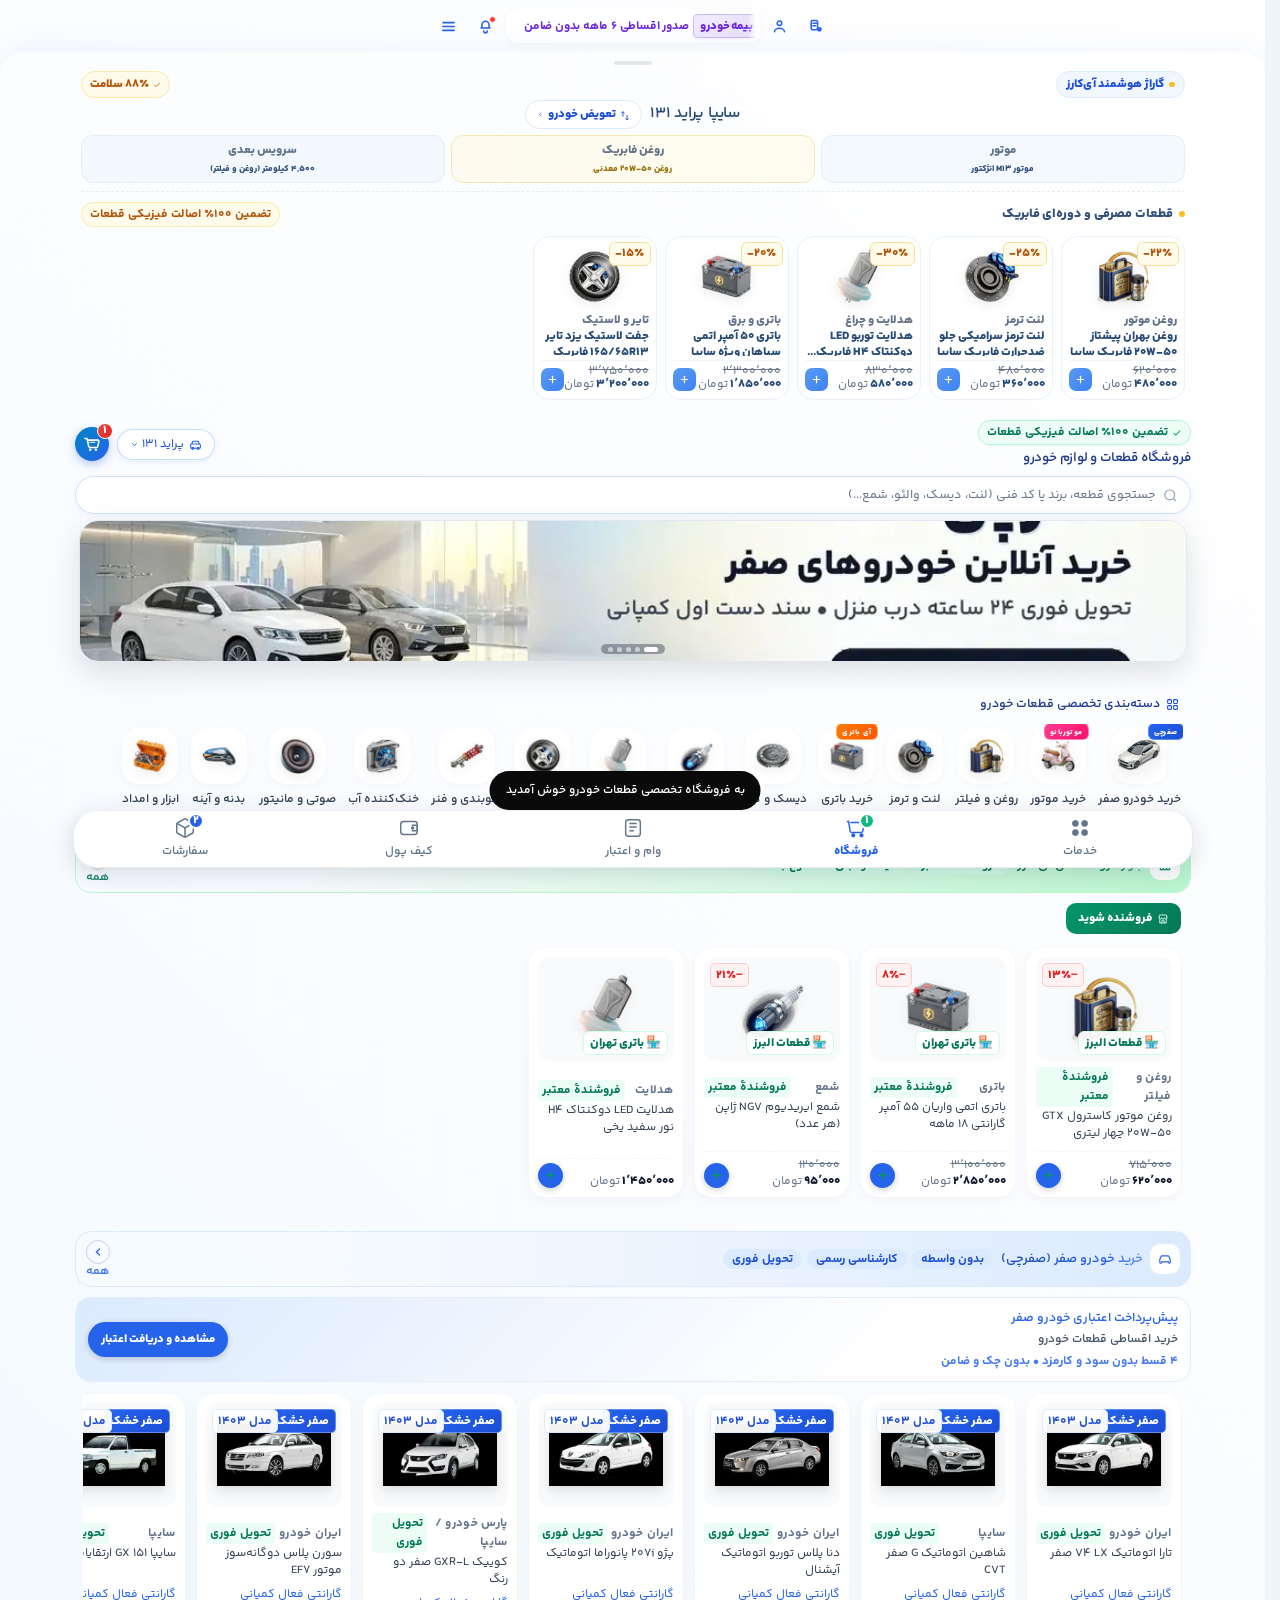
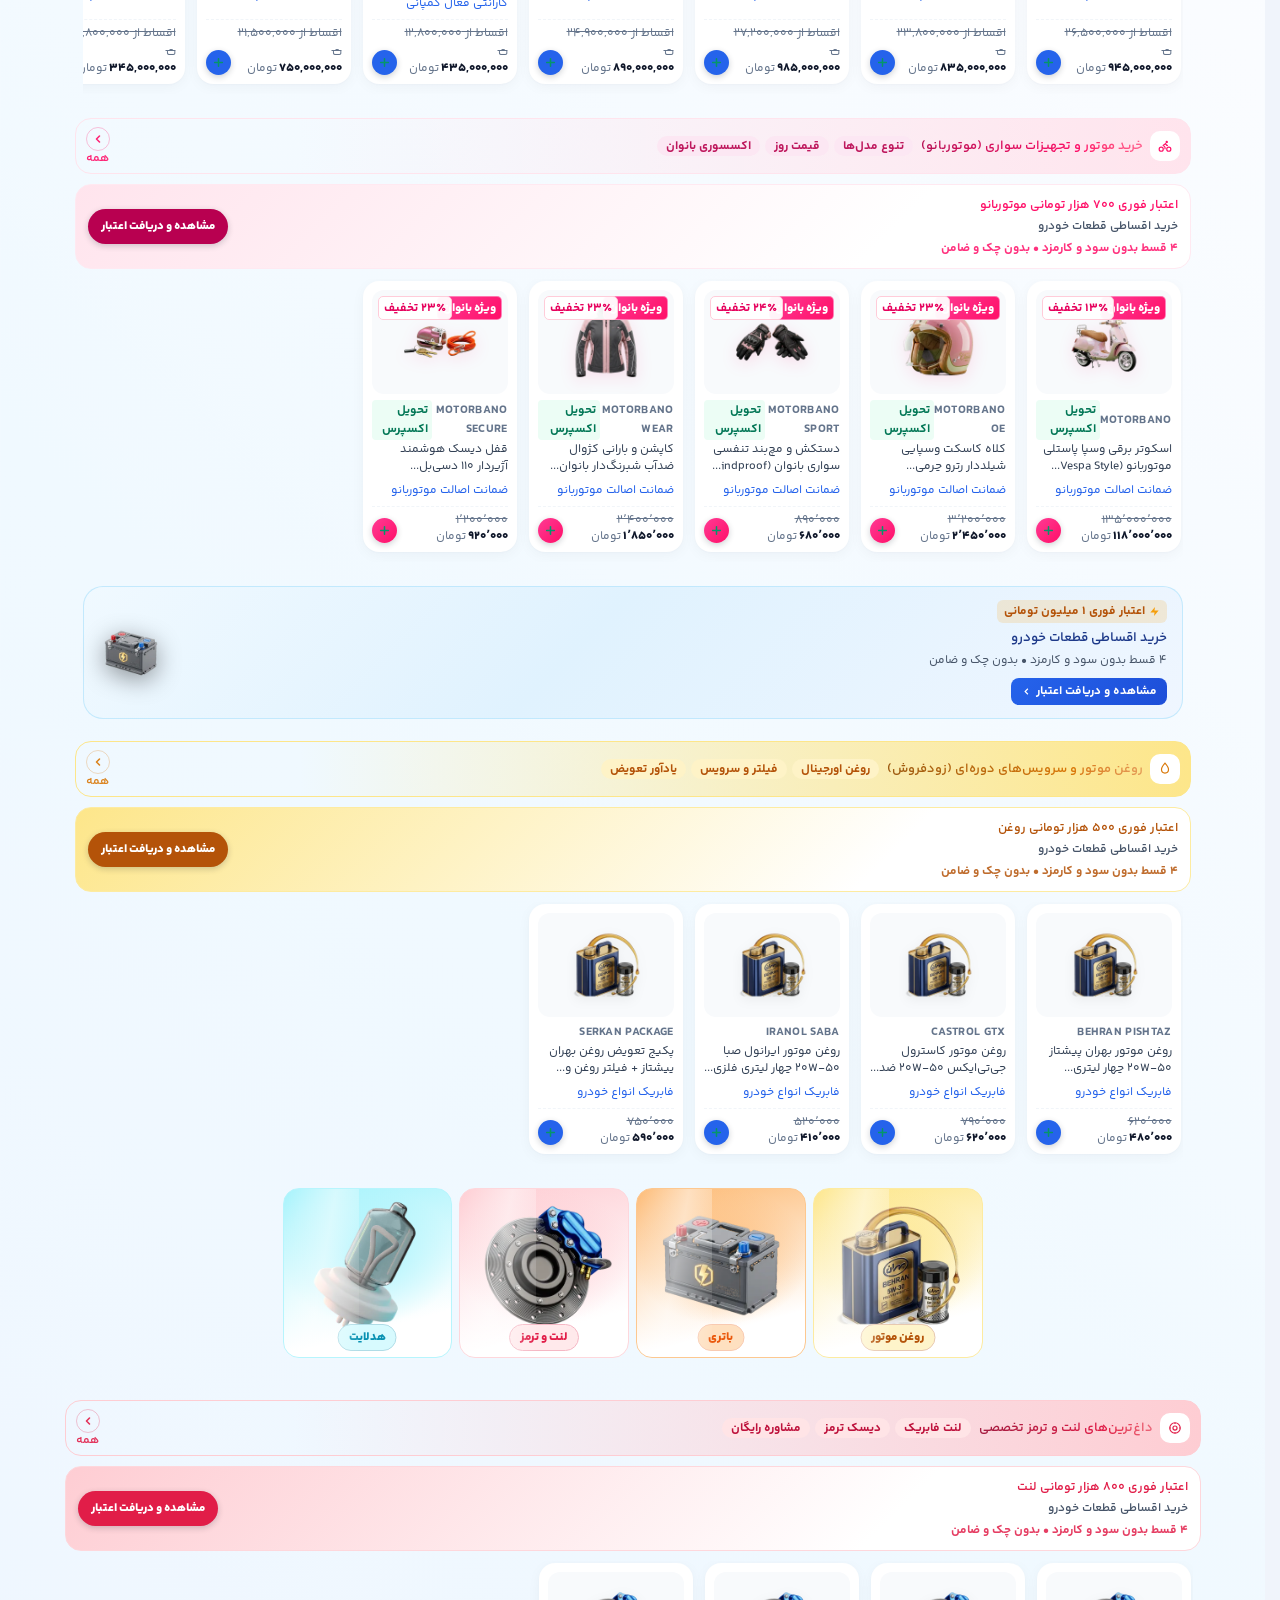
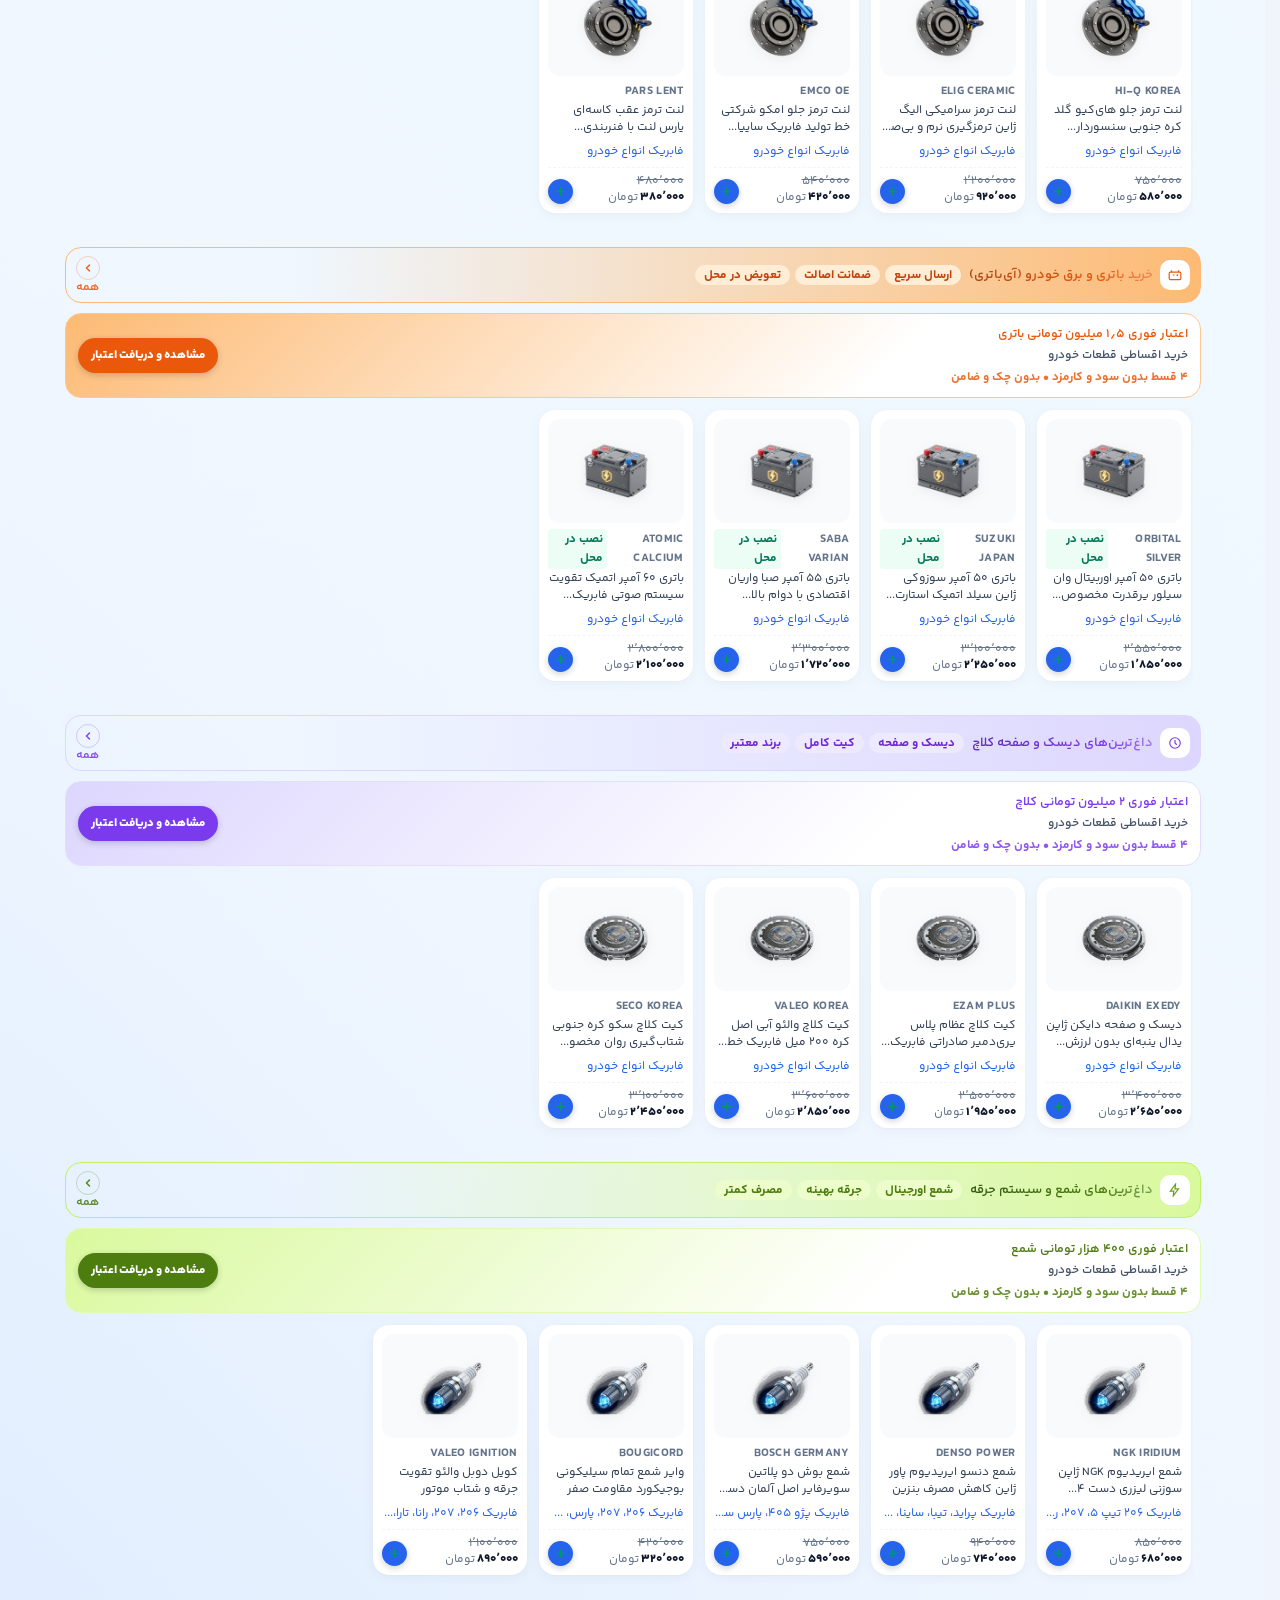
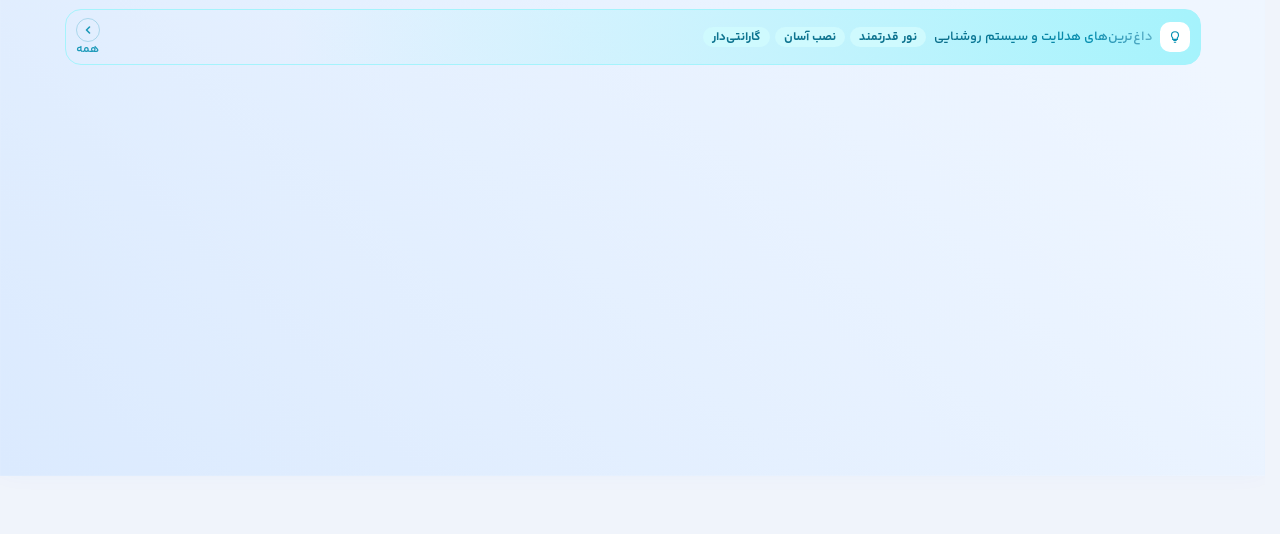
==== commit 9e5c8e8d: "steps A+B+C: a11y 100 (zoom unlock, 12px floor, contrast, aria), responsive images 320w + banner src" ====
--- a/index.html
+++ b/index.html
@@ -1 +1 @@
-<!DOCTYPE html><html lang="fa" dir="rtl"><head><meta charset="UTF-8"><meta name="viewport" content="width=device-width,initial-scale=1,maximum-scale=1,user-scalable=no"><meta name="apple-mobile-web-app-capable" content="yes"><meta name="apple-mobile-web-app-status-bar-style" content="default"><meta name="apple-mobile-web-app-title" content="آی‌کارز"><link rel="apple-touch-icon" href="i-minimal.png"><link rel="icon" type="image/png" href="i-minimal.png"><link rel="manifest" href="manifest.json"><title>آی‌کارز | iCARZ — سامانه جامع خودرو و موتوربانو</title><link rel="preload" as="image" href="images/shop/banner-sefrchi-white-v5.webp?v=10.0_fakher" fetchpriority="high"><link rel="preload" as="font" type="font/woff2" href="fonts/YekanBakhFaNum-Regular.woff2" crossorigin><link rel="preload" as="font" type="font/woff2" href="fonts/YekanBakhFaNum-ExtraBold.woff2" crossorigin><link rel="stylesheet" href="styles.css"></head><body><div class="phone theme-shop-white"><div class="toast" id="toast"><span id="toastText"></span></div><div class="scroll-progress" id="scrollProgress"></div><button class="to-top" id="toTop" onclick="window.scrollTo({top:0,behavior:'smooth'})" title="بازگشت به بالا"><svg viewBox="0 0 24 24" width="16" height="16" fill="none" stroke="currentColor" stroke-width="2.4" stroke-linecap="round" stroke-linejoin="round"><path d="M12 19V5"/><path d="M5 12l7-7 7 7"/></svg></button><div class="drawer" id="drawer" onclick="closeDrawer(event)"><div class="drawer-panel" onclick="event.stopPropagation()"><div class="drawer-head"><div class="drawer-brand-wrap"><div class="drawer-logo-badge"><svg viewBox="0 0 36 36" width="22" height="22" fill="none"><defs><linearGradient id="icarzLogoGrad" x1="0" y1="0" x2="36" y2="36"><stop offset="0%" stop-color="#FF1744"/><stop offset="50%" stop-color="#FF5252"/><stop offset="100%" stop-color="#FFB300"/></linearGradient></defs><path d="M6 23L11 11H25L30 23H6Z" stroke="url(#icarzLogoGrad)" stroke-width="2.2" stroke-linejoin="round"/><circle cx="11" cy="23" r="2.6" fill="#FFF"/><circle cx="25" cy="23" r="2.6" fill="#FFF"/><circle cx="11" cy="23" r="1.3" fill="#FF1744"/><circle cx="25" cy="23" r="1.3" fill="#FF1744"/><path d="M14 17H22" stroke="#00E5FF" stroke-width="2" stroke-linecap="round"/><circle cx="18" cy="7.5" r="1.8" fill="#FFE814"/></svg></div><div class="drawer-title-wrap"><b>iCARZ</b> <span>سامانه هوشمند خودرو</span></div></div><button class="drawer-close-btn" onclick="closeDrawer({target:{id:'drawer'}})">✕</button></div><div class="drawer-item" data-section="profile" onclick="navigateTo('profile')" style="background:#F0F4FF;border-color:#D8E4FF;margin-bottom:6px"><div class="drawer-item-icon" style="background:#2A5BFF;color:white"><svg viewBox="0 0 24 24"><circle cx="12" cy="7.5" r="3.5"/><path d="M5 20c0-3 3.1-5.5 7-5.5s7 2.5 7 5.5"/></svg></div><span>حساب کاربری VIP</span></div><div class="drawer-app-download-box"><div class="dadb-title">📱 دریافت مستقیم اپلیکیشن موبایل</div><a href="icarz.apk" download class="dadb-btn android" title="دانلود مستقیم فایل نصبی APK اندروید"><svg viewBox="0 0 24 24" width="16" height="16" fill="currentColor"><path d="M17.523 15.3414c-.5511 0-.9993-.4486-.9993-1.0001s.4482-.9998.9993-.9998c.5516 0 .9997.4483.9997.9998 0 .5515-.4481 1.0001-.9997 1.0001m-11.046 0c-.5511 0-.9993-.4486-.9993-1.0001s.4482-.9998.9993-.9998c.5516 0 .9998.4483.9998.9998 0 .5515-.4482 1.0001-.9998 1.0001m11.4045-6.02l1.996-3.4572c.1068-.1846.0435-.421-.1411-.5278-.1847-.1067-.421-.0436-.5278.1411l-2.023 3.5042c-1.5791-.7202-3.3742-1.1278-5.3056-1.1278s-3.7265.4076-5.3056 1.1278l-2.023-3.5042c-.1068-.1847-.3431-.2478-.5278-.1411-.1846.1068-.2479.3432-.1411.5278l1.996 3.4572c-4.0042 2.1867-6.702 6.2943-7.0005 11.0452h26.0084c-.2985-4.7509-2.9963-8.8585-7.0005-11.0452"/></svg> <span>دانلود نسخه اندروید (فایل نصبی APK)</span> </a><button class="dadb-btn ios" onclick="closeDrawer(); openIosInstallModal();" title="راهنما و نصب نسخه آیفون"><svg viewBox="0 0 24 24" width="16" height="16" fill="currentColor"><path d="M18.71 19.5c-.83 1.24-1.71 2.45-3.05 2.47-1.34.03-1.77-.79-3.29-.79-1.53 0-2 .77-3.27.82-1.31.05-2.3-1.32-3.14-2.53C4.25 17 2.94 12.45 4.7 9.39c.87-1.52 2.43-2.48 4.12-2.51 1.28-.02 2.5.87 3.29.87.78 0 2.26-1.07 3.81-.91.65.03 2.47.26 3.64 1.98-.09.06-2.17 1.28-2.15 3.81.03 3.02 2.65 4.03 2.68 4.04-.03.07-.42 1.44-1.38 2.83M15.97 6.37c.63-.76 1.05-1.82.93-2.87-.91.04-2.01.61-2.66 1.37-.57.65-1.07 1.73-.93 2.76 1.01.08 2.03-.5 2.66-1.26z"/></svg> <span>راهنما و نصب نسخه آیفون (iOS PWA)</span></button> <a href="icarz.mobileconfig" download class="dadb-btn config" title="دانلود پروفایل وب‌کلیپ آیفون"><svg viewBox="0 0 24 24" width="15" height="15" fill="none" stroke="currentColor" stroke-width="2"><rect x="5" y="2" width="14" height="20" rx="3"/><line x1="12" y1="18" x2="12.01" y2="18"/></svg> <span>نصب مستقیم وب‌کلیپ آیفون (MobileConfig)</span> </a><a href="icarz-app.zip" download="icarz-app.zip" class="dadb-btn zip" title="دانلود بسته سورس"><svg viewBox="0 0 24 24" width="15" height="15" fill="none" stroke="currentColor" stroke-width="2"><path d="M21 16V8a2 2 0 0 0-1-1.73l-7-4a2 2 0 0 0-2 0l-7 4A2 2 0 0 0 3 8v8a2 2 0 0 0 1 1.73l7 4a2 2 0 0 0 2 0l7-4A2 2 0 0 0 21 16z"/><polyline points="3.27 6.96 12 12.01 20.73 6.96"/><line x1="12" y1="22.08" x2="12" y2="12"/></svg> <span>دانلود سورس و بسته کامل (icarz-app.zip)</span></a></div><div class="drawer-section-title">صفحات اصلی</div><div class="drawer-item active" data-section="services" onclick="navigateTo('services')"><div class="drawer-item-icon" style="background:rgba(255,255,255,.2);color:white"><svg viewBox="0 0 24 24"><rect x="3" y="3" width="7" height="7" rx="2"/><rect x="14" y="3" width="7" height="7" rx="2"/><rect x="3" y="14" width="7" height="7" rx="2"/><rect x="14" y="14" width="7" height="7" rx="2"/></svg></div><span>خدمات خودرویی</span></div><div class="drawer-item" data-section="shop" onclick="navigateTo('shop')"><div class="drawer-item-icon" style="background:#FFF3E8;color:#EA580C"><svg viewBox="0 0 24 24"><path d="M6 2L3 6v14a2 2 0 002 2h14a2 2 0 002-2V6l-3-4H6zM3 6h18"/><path d="M16 10a4 4 0 01-8 0"/></svg></div><span>فروشگاه قطعات</span></div><div class="drawer-item" data-section="orders" onclick="openOrdersModal()"><div class="drawer-item-icon" style="background:#EFF6FF;color:#2563EB"><svg viewBox="0 0 24 24"><path d="M21 16V8a2 2 0 0 0-1-1.73l-7-4a2 2 0 0 0-2 0l-7 4A2 2 0 0 0 3 8v8a2 2 0 0 0 1 1.73l7 4a2 2 0 0 0 2 0l7-4A2 2 0 0 0 21 16z"/><polyline points="3.27 6.96 12 12.01 20.73 6.96"/><line x1="12" y1="22.08" x2="12" y2="12"/></svg></div><span>سفارش‌ها و پیگیری فاکتور</span></div><div class="drawer-section-title" style="display:flex;align-items:center;gap:6px"><span>خدمات در محل آی کارز</span><div class="section-beacon" title="خدمات فوری در محل"><span class="beacon-minimal"><svg viewBox="0 0 24 24" width="11" height="11" fill="none" stroke="#2563EB" stroke-width="1.8" stroke-linecap="round" stroke-linejoin="round"><path d="M12 2a7 7 0 0 0-7 7c0 5 7 13 7 13s7-8 7-13a7 7 0 0 0-7-7z"/><circle cx="12" cy="9" r="2.5"/></svg></span></div></div><div class="drawer-item" data-section="battery" onclick="navigateTo('battery', 'آی باتری')"><div class="drawer-item-icon" style="background:#FFFBEB;color:#D97706"><svg viewBox="0 0 24 24" fill="none" stroke="currentColor" stroke-width="1.7" stroke-linecap="round" stroke-linejoin="round"><rect x="3" y="7" width="18" height="13" rx="2"/><rect x="5.5" y="4" width="3.5" height="3" rx="0.8" fill="currentColor"/><rect x="15" y="4" width="3.5" height="3" rx="0.8" fill="currentColor"/><line x1="7.25" y1="10.5" x2="7.25" y2="14.5"/><line x1="5.25" y1="12.5" x2="9.25" y2="12.5"/><line x1="14.75" y1="12.5" x2="18.75" y2="12.5"/><path d="M12 9l-1 3.5h2l-1 3.5" stroke-width="1.8"/></svg></div><span>آی باتری (در محل)</span></div><div class="drawer-item" data-section="sefrchi" onclick="navigateTo('sefrchi', 'صفرچی (خرید خودرو صفر)')"><div class="drawer-item-icon" style="background:#EFF6FF;color:#2563EB"><svg viewBox="0 0 24 24" fill="none" stroke="currentColor" stroke-width="1.7" stroke-linecap="round" stroke-linejoin="round"><path d="M3 14l1.5-5a2 2 0 0 1 1.9-1.3h8.2a2 2 0 0 1 1.9 1.3L18 14H3z"/><rect x="2" y="14" width="17" height="5" rx="2"/><circle cx="6" cy="18.5" r="1.5"/><circle cx="15" cy="18.5" r="1.5"/><circle cx="19" cy="4.5" r="2.5"/><path d="M19 7v6M17 10h2M17 12h2"/></svg></div><span>صفرچی (خرید خودرو صفر)</span></div><div class="drawer-item" data-section="carwash" onclick="navigateTo('carwash', 'کارواش سیار')"><div class="drawer-item-icon" style="background:#ECFEFF;color:#0891B2"><svg viewBox="0 0 24 24"><path d="M12 2.69l5.66 5.66a8 8 0 11-11.31 0z"/><path d="M12 11v4M10 13h4"/></svg></div><span>کارواش سیار</span></div><div class="drawer-item" data-section="oil" onclick="navigateTo('oil', 'سرویس و تعویض روغن')"><div class="drawer-item-icon" style="background:#FFF7ED;color:#C2410C"><svg viewBox="0 0 24 24"><path d="M4 10h12v10H4zM16 14h4l2 3v3h-6M6 10V6h4v4M14 6l4-3"/></svg></div><span>سرویس و تعویض روغن</span></div><div class="drawer-item" data-section="tire" onclick="navigateTo('tire', 'تایر و لاستیک')"><div class="drawer-item-icon" style="background:#F1F5F9;color:#475569"><svg viewBox="0 0 24 24"><circle cx="12" cy="12" r="9"/><circle cx="12" cy="12" r="4"/><path d="M12 3v5M12 16v5M3 12h5M16 12h5"/></svg></div><span>تایر و لاستیک</span></div><div class="drawer-item" data-section="fuel" onclick="navigateTo('fuel', 'بنزین در محل')"><div class="drawer-item-icon" style="background:#FEF2F2;color:#DC2626"><svg viewBox="0 0 24 24"><path d="M3 22V5a2 2 0 012-2h8a2 2 0 012 2v17M15 9h3a2 2 0 012 2v3a2 2 0 01-2 2h-1M6 12h6M3 22h12"/></svg></div><span>بنزین در محل</span></div><div class="drawer-item" data-section="emergency" onclick="navigateTo('emergency', 'امداد خودرو ۲۴ ساعته')"><div class="drawer-item-icon" style="background:#F3E8FF;color:#6B21A8"><svg viewBox="0 0 24 24"><path d="M14.7 6.3a1 1 0 000 1.4l1.6 1.6a1 1 0 001.4 0l3.77-3.77a6 6 0 01-7.94 7.94l-6.91 6.91a2.12 2.12 0 01-3-3l6.91-6.91a6 6 0 017.94-7.94l-3.76 3.76z"/></svg></div><span>امداد خودرو ۲۴ ساعته</span></div><div class="drawer-section-title" style="display:flex;align-items:center;gap:6px"><span>بیمه و خسارت تصادفات</span><div class="section-beacon" title="پوشش بیمه و خسارت تصادف"><span class="beacon-minimal"><svg viewBox="0 0 24 24" width="11" height="11" fill="none" stroke="#059669" stroke-width="1.8" stroke-linecap="round" stroke-linejoin="round"><path d="M12 22s8-4 8-10V5l-8-3-8 3v7c0 6 8 10 8 10z"/><path d="M9 12l2 2 4-4"/></svg></span></div></div><div class="drawer-item" data-section="insurance-third" onclick="navigateTo('insurance-third', 'بیمه شخص ثالث (خسارت تصادف)')"><div class="drawer-item-icon" style="background:#F0FDF4;color:#16A34A"><svg viewBox="0 0 24 24"><path d="M12 22s8-4 8-10V5l-8-3-8 3v7c0 6 8 10 8 10z"/><path d="M9 12l2 2 4-4"/></svg></div><span>بیمه شخص ثالث (خسارت تصادف)</span></div><div class="drawer-item" data-section="insurance-body" onclick="navigateTo('insurance-body', 'بیمه بدنه (جبران آسیب خودرو)')"><div class="drawer-item-icon" style="background:#EFF6FF;color:#2563EB"><svg viewBox="0 0 24 24"><path d="M12 2L3 7v6c0 5.5 3.8 10.7 9 12 5.2-1.3 9-6.5 9-12V7l-9-5z"/><circle cx="12" cy="12" r="3"/></svg></div><span>بیمه بدنه (جبران آسیب خودرو)</span></div><div class="drawer-item" data-section="accident-claim" onclick="navigateTo('accident-claim', 'ثبت و ارزیابی آنلاین خسارت تصادف')"><div class="drawer-item-icon" style="background:#FFF1F2;color:#E11D48"><svg viewBox="0 0 24 24"><path d="M10.29 3.86L1.82 18a2 2 0 001.71 3h16.94a2 2 0 001.71-3L13.71 3.86a2 2 0 00-3.42 0z"/><line x1="12" y1="9" x2="12" y2="13"/><line x1="12" y1="17" x2="12.01" y2="17"/></svg></div><span>اعلام خسارت و کروکی تصادف</span></div><div class="drawer-item" data-section="insurance-installment" onclick="navigateTo('insurance-installment', 'خرید اقساطی بیمه ۶ ماهه')"><div class="drawer-item-icon" style="background:#FFF7ED;color:#EA580C"><svg viewBox="0 0 24 24"><rect x="3" y="4" width="18" height="18" rx="2"/><line x1="16" y1="2" x2="16" y2="6"/><line x1="8" y1="2" x2="8" y2="6"/><line x1="3" y1="10" x2="21" y2="10"/><path d="M8 14h.01M12 14h.01M16 14h.01M8 18h.01M12 18h.01M16 18h.01"/></svg></div><span>خرید اقساطی بیمه (بدون ضامن)</span></div><div class="drawer-section-title" style="display:flex;align-items:center;gap:6px"><span>خدمات استعلامی و عوارض</span><div class="police-siren" title="پلیس راهور و استعلامات فوری"><span class="siren-led red"></span> <span class="siren-led blue"></span></div></div><div class="drawer-item" data-section="fine" onclick="navigateTo('fine', 'استعلام خلافی و پلاک')"><div class="drawer-item-icon" style="background:#EFF6FF;color:#2563EB"><svg viewBox="0 0 24 24"><path d="M14 2H6a2 2 0 00-2 2v16a2 2 0 002 2h12a2 2 0 002-2V8z"/><polyline points="14 2 14 8 20 8"/><line x1="16" y1="13" x2="8" y2="13"/><line x1="16" y1="17" x2="8" y2="17"/></svg></div><span>استعلام خلافی و پلاک</span></div><div class="drawer-item" data-section="toll" onclick="navigateTo('toll', 'عوارض آزادراهی')"><div class="drawer-item-icon" style="background:#F7FEE7;color:#65A30D"><svg viewBox="0 0 24 24"><path d="M4 19L8 5M20 19L16 5M12 7v3M12 14v3"/><circle cx="12" cy="19" r="2"/></svg></div><span>عوارض آزادراهی</span></div><div class="drawer-item" data-section="inspection" onclick="navigateTo('inspection', 'معاینه فنی خودرو')"><div class="drawer-item-icon" style="background:#FEF3C7;color:#D97706"><svg viewBox="0 0 24 24"><path d="M9 11l3 3L22 4"/><path d="M21 12v7a2 2 0 01-2 2H5a2 2 0 01-2-2V5a2 2 0 012-2h11"/></svg></div><span>استعلام معاینه فنی</span></div><div class="drawer-section-title" style="display:flex;align-items:center;gap:6px"><span>امور مالی و جوایز</span><div class="section-beacon" title="امور مالی و جوایز"><span class="beacon-minimal"><svg viewBox="0 0 24 24" width="12" height="10" fill="none" stroke="#059669" stroke-width="1.8" stroke-linecap="round" stroke-linejoin="round"><rect x="2" y="5" width="20" height="14" rx="2.5"/><circle cx="12" cy="12" r="3.2"/><path d="M6 12h.01M18 12h.01"/></svg></span></div></div><div class="drawer-item" data-section="credit" onclick="navigateTo('credit')"><div class="drawer-item-icon" style="background:#F5F3FF;color:#6366F1"><svg viewBox="0 0 24 24"><rect x="2" y="5" width="20" height="14" rx="3"/><line x1="2" y1="10" x2="22" y2="10"/><circle cx="6" cy="15" r="1.5"/><path d="M15 15h3"/></svg></div><span>وام و اعتبار</span></div><div class="drawer-item" data-section="wallet" onclick="navigateTo('wallet')"><div class="drawer-item-icon" style="backg